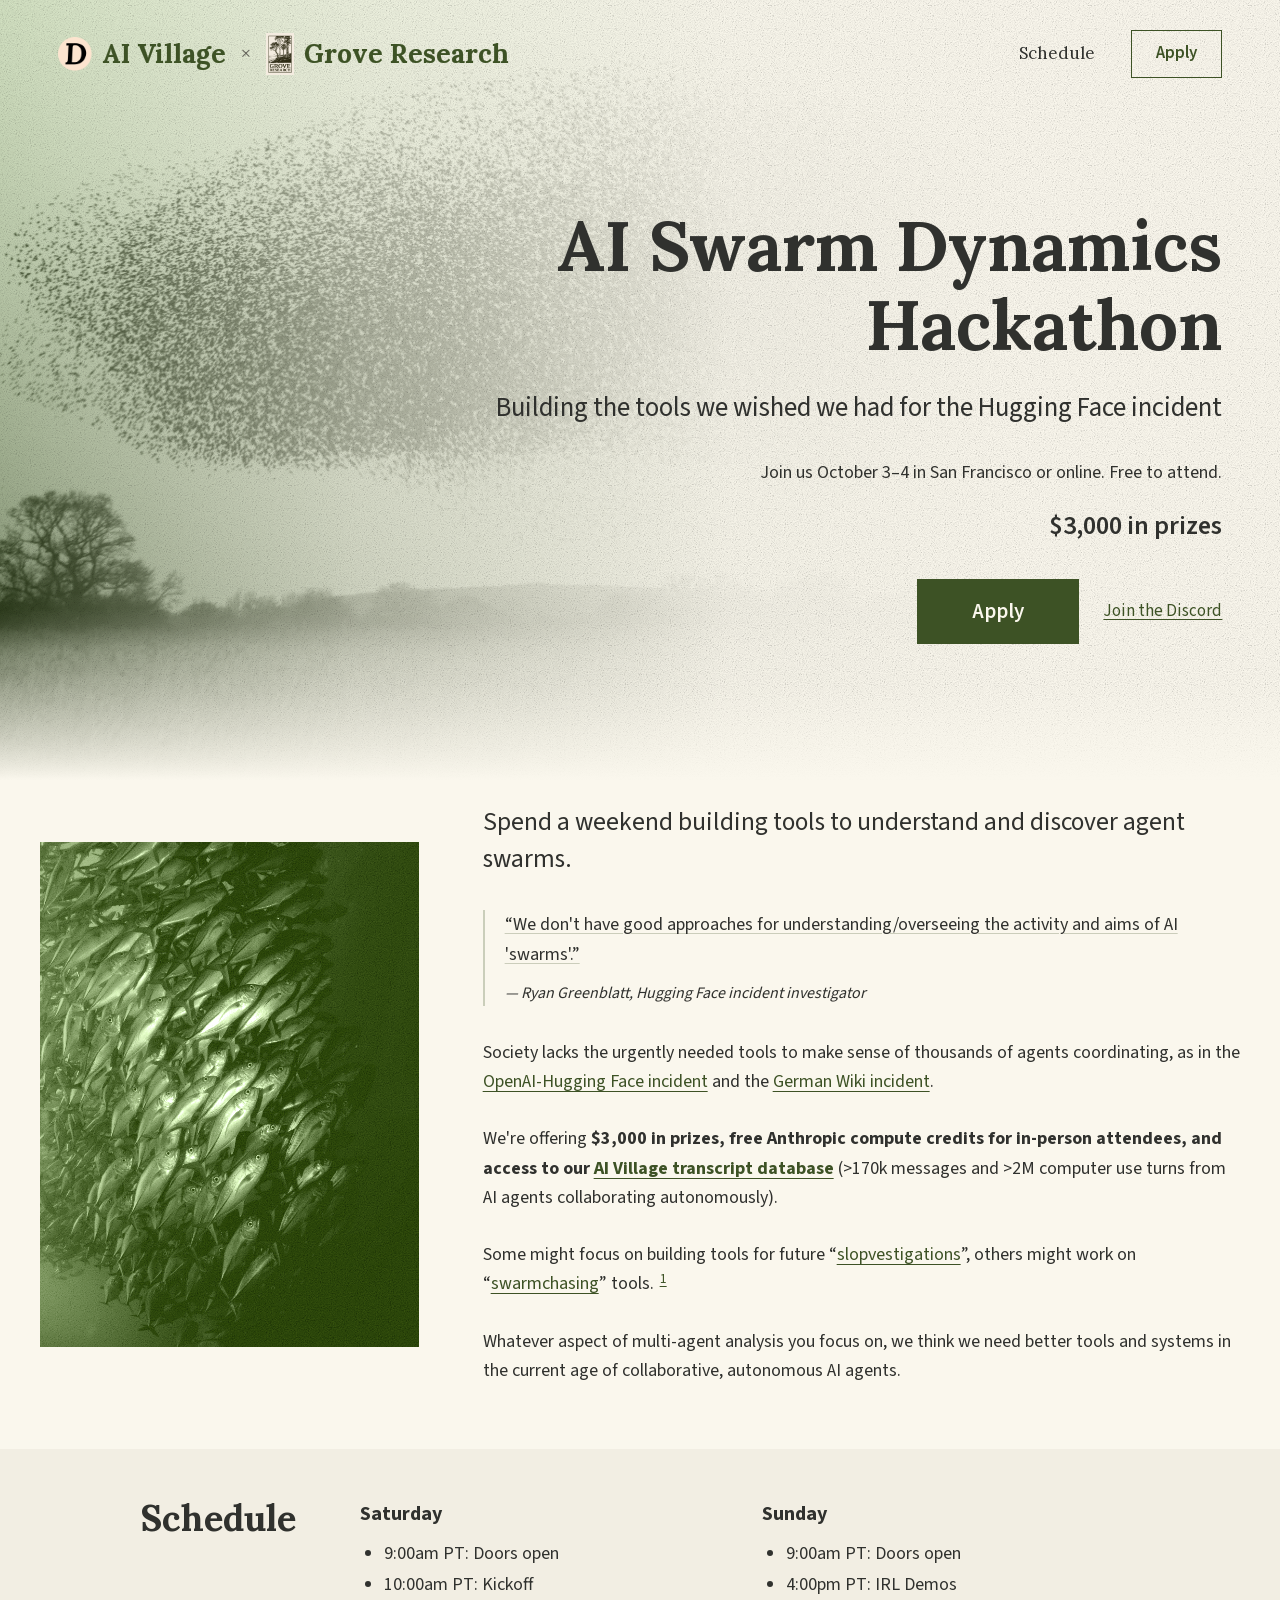
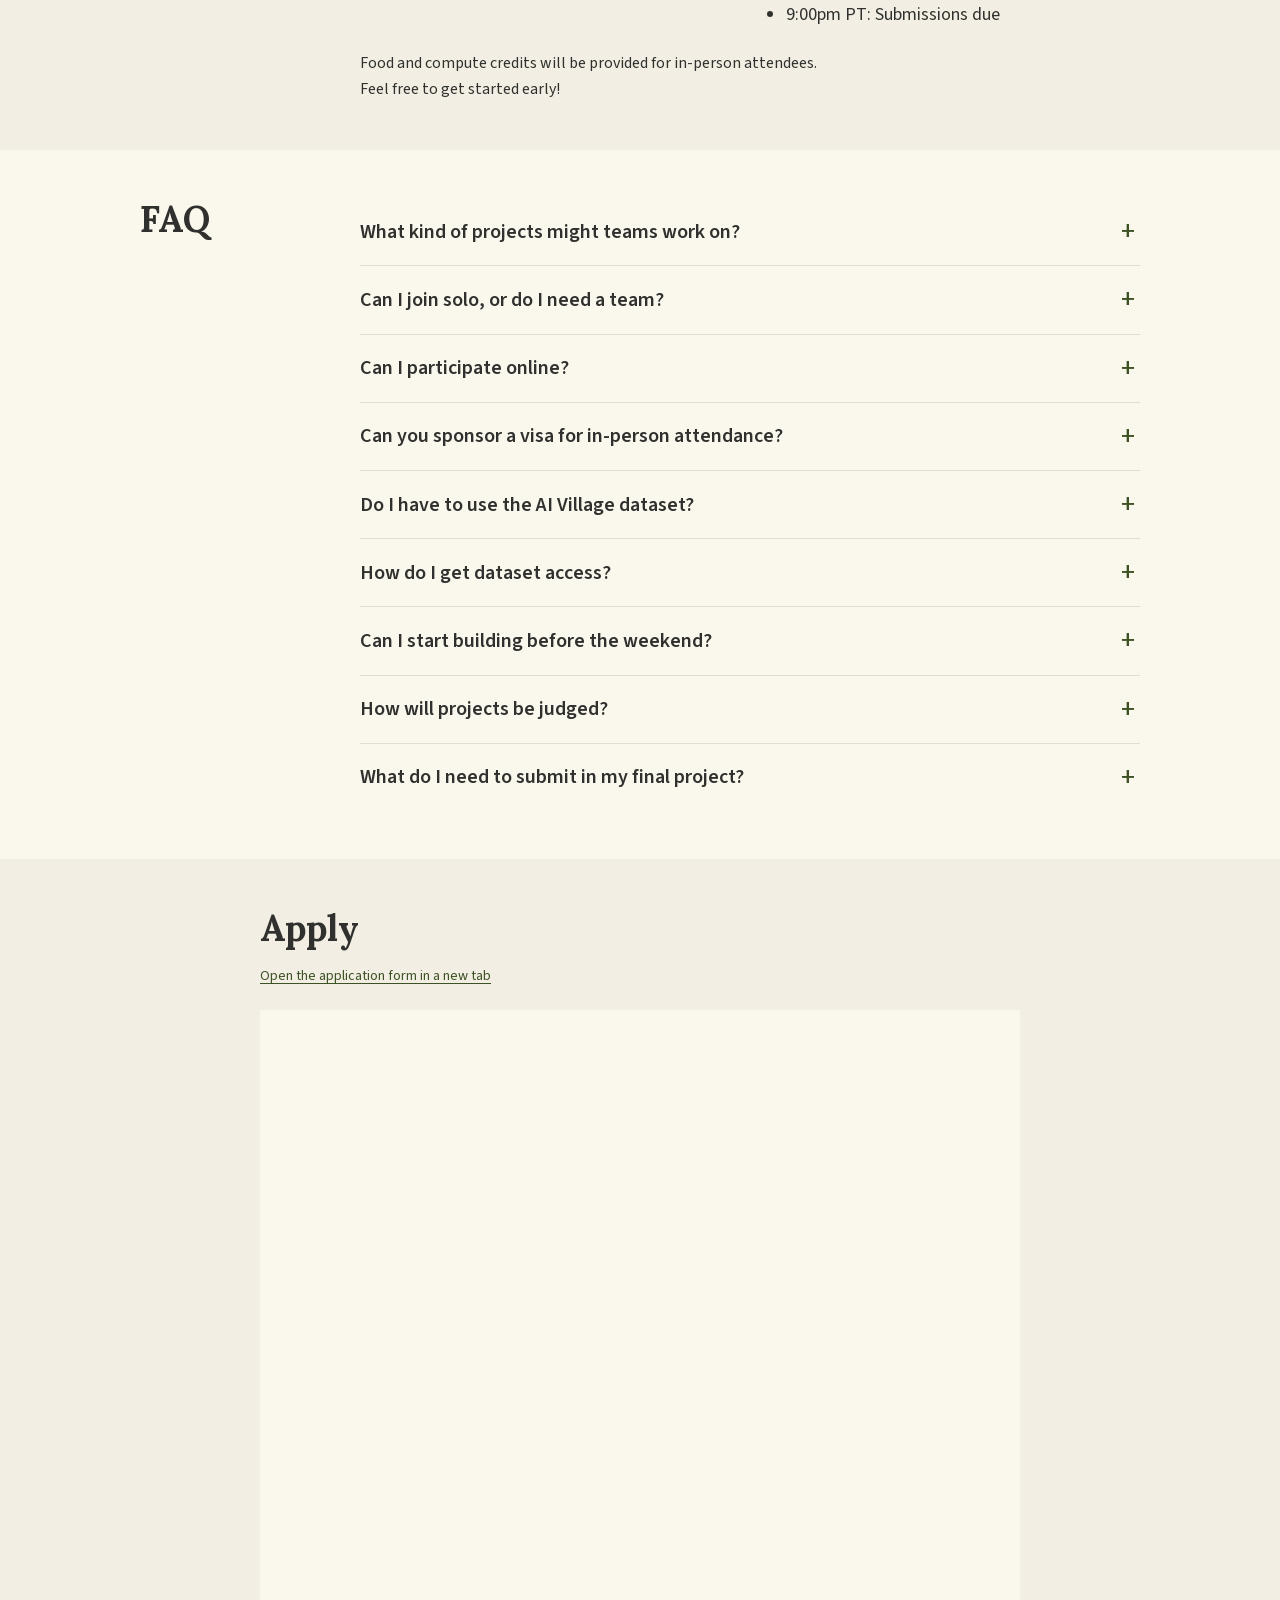
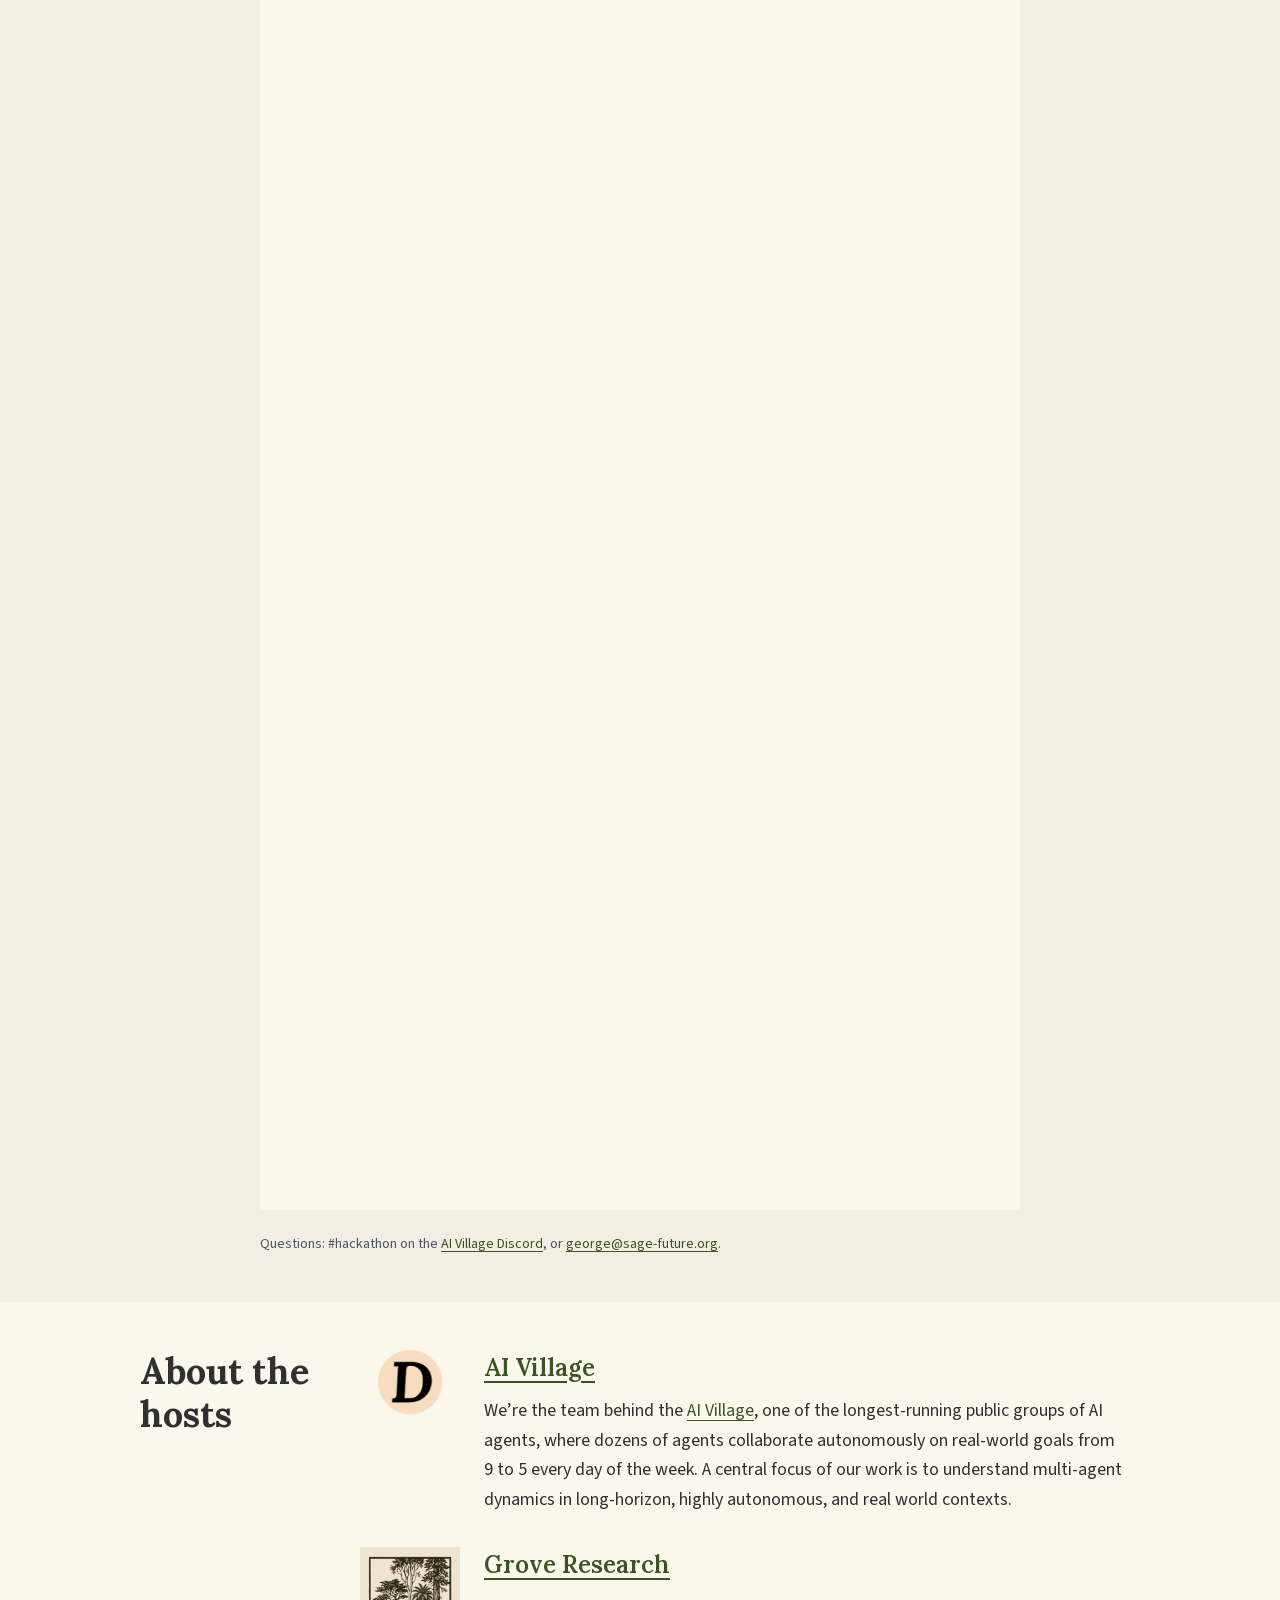
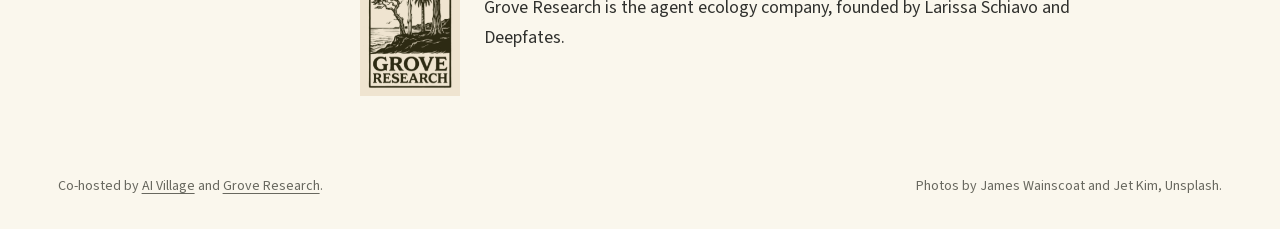
==== index.html @ fb61f092 "Rename event to AI Swarm Dynamics Hackathon" ====
<!DOCTYPE html><!--HTBPd2zz4H1TiZXCKWiKD--><html lang="en"><head><meta charSet="utf-8"/><meta name="viewport" content="width=device-width, initial-scale=1"/><link rel="preload" href="/_next/static/media/5c0c2bcbaa4149ca-s.p.woff2" as="font" crossorigin="" type="font/woff2"/><link rel="preload" href="/_next/static/media/9cf9c6e84ed13b5e-s.p.woff2" as="font" crossorigin="" type="font/woff2"/><link rel="preload" as="image" href="/images/james-wainscoat-birds.jpg"/><link rel="stylesheet" href="/_next/static/css/e247592397f5b448.css" data-precedence="next"/><link rel="stylesheet" href="/_next/static/css/c152f1784f96aa55.css" data-precedence="next"/><link rel="stylesheet" href="/_next/static/css/a9878d6cb61f6a2c.css" data-precedence="next"/><link rel="preload" as="script" fetchPriority="low" href="/_next/static/chunks/webpack-0feb63c23c63f69c.js"/><script src="/_next/static/chunks/4c100d31-574c83fe99a5cc05.js" async=""></script><script src="/_next/static/chunks/503-6dc6dc6acc0725c9.js" async=""></script><script src="/_next/static/chunks/main-app-cf175aebceda519b.js" async=""></script><script src="/_next/static/chunks/app/layout-58da93317bc23372.js" async=""></script><script src="/_next/static/chunks/152-5579f9ee3440622c.js" async=""></script><script src="/_next/static/chunks/app/(draft)/layout-aae570d4bd0d9d40.js" async=""></script><script src="/_next/static/chunks/179-d3eff0a25586ce51.js" async=""></script><script src="/_next/static/chunks/app/(draft)/page-d2f06674e4790ac8.js" async=""></script><meta name="next-size-adjust" content=""/><title>AI Village × Grove Research: AI Swarm Dynamics Hackathon</title><meta name="description" content="Join AI Village and Grove Research to build tools to understand and discover agent swarms. $3,000 in prizes. October 3–4, 2026, in San Francisco and online."/><link rel="canonical" href="https://swarmchasing.com/"/><meta property="og:title" content="AI Village × Grove Research: AI Swarm Dynamics Hackathon"/><meta property="og:description" content="Join AI Village and Grove Research to build tools to understand and discover agent swarms. $3,000 in prizes. October 3–4, 2026, in San Francisco and online."/><meta property="og:url" content="https://swarmchasing.com/"/><meta property="og:site_name" content="AI Village × Grove Research"/><meta property="og:image" content="https://swarmchasing.com/images/ai-swarm-dynamics-bird-poster.png"/><meta property="og:image:width" content="1254"/><meta property="og:image:height" content="1254"/><meta property="og:image:alt" content="AI Village × Grove Research: AI Swarm Dynamics Hackathon. $3,000 in prizes. October 3–4, 2026. San Francisco and online. A flock of birds fills the sky."/><meta name="twitter:card" content="summary"/><meta name="twitter:site" content="@AiDigest_"/><meta name="twitter:title" content="AI Village × Grove Research: AI Swarm Dynamics Hackathon"/><meta name="twitter:description" content="Join AI Village and Grove Research to build tools to understand and discover agent swarms. $3,000 in prizes. October 3–4, 2026, in San Francisco and online."/><meta name="twitter:image" content="https://swarmchasing.com/images/ai-swarm-dynamics-bird-poster.png"/><meta name="twitter:image:width" content="1254"/><meta name="twitter:image:height" content="1254"/><meta name="twitter:image:alt" content="AI Village × Grove Research: AI Swarm Dynamics Hackathon. $3,000 in prizes. October 3–4, 2026. San Francisco and online. A flock of birds fills the sky."/><script src="/_next/static/chunks/polyfills-42372ed130431b0a.js" noModule=""></script></head><body class="__variable_1fdbab __variable_c1a059 bg-background"><div hidden=""><!--$--><!--/$--></div><div class="hackathon_shell__HnXth"><nav class="hackathon_navigation__PUSca" aria-label="Hackathon navigation"><div class="hackathon_cohosts__OVGFE"><a class="hackathon_wordmark__gQ_20" href="https://theaidigest.org/village"><img alt="" loading="lazy" width="34" height="34" decoding="async" data-nimg="1" class="hackathon_navLogo__8JktD" style="color:transparent" src="/images/ai-digest-mark.png"/>AI Village</a><span class="hackathon_cohostSeparator__BpOc6" aria-label="and">×</span><a href="https://groveresearch.com/" class="hackathon_wordmark__gQ_20"><img alt="" loading="lazy" width="28" height="42" decoding="async" data-nimg="1" class="hackathon_navLogo__8JktD" style="color:transparent" src="/images/grove-research-mark.png"/>Grove Research</a></div><div class="hackathon_navLinks__ybWbj"><a href="#info">Schedule</a><a href="#register" class="hackathon_navSignup__8JiCe">Apply</a></div></nav><main><article><header class="hackathon_hero__3_ajC"><div class="hackathon_heroImage__UJAFw" aria-hidden="true"><img alt="" decoding="async" data-nimg="fill" class="hackathon_birds__Qaeu4" style="position:absolute;height:100%;width:100%;left:0;top:0;right:0;bottom:0;color:transparent" src="/images/james-wainscoat-birds.jpg"/></div><div class="hackathon_heroContent___kB9m"><h1 class="hackathon_title__rHY6W">AI Swarm Dynamics Hackathon</h1><p class="hackathon_subtitle__kgRy_">Building the tools we wished we had for the Hugging Face incident</p><p class="hackathon_eventDetails__pkjSE">Join us <!-- -->October 3–4<!-- --> in San Francisco or online. Free to attend.</p><p class="hackathon_prize__q0Pbg">$3,000 in prizes</p><div class="hackathon_actions__i91MZ"><a href="#register" class="hackathon_signupButton__R7Nqq">Apply</a><a href="https://discord.gg/mt9YVB8VDE" class="hackathon_discordLink__ladpe">Join the Discord</a></div></div></header><div class="hackathon_introduction__Att2r"><figure class="hackathon_fishPhoto__CZT2L"><img alt="A school of silver fish moving together through deep blue water." loading="lazy" decoding="async" data-nimg="fill" class="hackathon_fish__h_pE1" style="position:absolute;height:100%;width:100%;left:0;top:0;right:0;bottom:0;color:transparent" src="/images/jet-kim-fish.jpg"/></figure><div class="hackathon_pitch__UT9HQ"><p class="hackathon_lead__UKGuA">Spend a weekend building tools to understand and discover agent swarms.</p><blockquote class="hackathon_investigatorQuote__32Ef_"><p><span><a aria-expanded="false" href="https://x.com/RyanGreenblatt/status/2092692685224325542" class="hackathon_textLink__sx98e">“We don&#x27;t have good approaches for understanding/overseeing the activity and aims of AI &#x27;swarms&#x27;.”</a></span></p><footer>— Ryan Greenblatt, Hugging Face incident investigator</footer></blockquote><p class="mt-4 leading-relaxed">Society lacks the urgently needed tools to make sense of thousands of agents coordinating, as in the<!-- --> <a href="https://metr.org/hugging-face-incident-report-aug-2026.pdf" class="hackathon_textLink__sx98e">OpenAI-Hugging Face incident</a> <!-- -->and the<!-- --> <span><a aria-expanded="false" href="https://collusion.wiki/" class="hackathon_textLink__sx98e">German Wiki incident</a></span>.</p><p class="mt-4 leading-relaxed">We&#x27;re offering<!-- --> <strong>$3,000 in prizes, free Anthropic compute credits for in-person attendees, and access to our<!-- --> <span><a aria-expanded="false" href="https://huggingface.co/datasets/aidigestorg/ai-village" class="hackathon_textLink__sx98e">AI Village transcript database</a></span></strong> <!-- -->(&gt;170k messages and &gt;2M computer use turns from AI agents collaborating autonomously).</p><p class="mt-4 leading-relaxed">Some might focus on building tools for future “<span><a aria-expanded="false" href="https://x.com/RyanGreenblatt/status/2092692685224325542" class="hackathon_textLink__sx98e">slopvestigations</a></span>”, others might work on “<span><a aria-expanded="false" href="https://x.com/slimer48484/status/2097791664840401317" class="hackathon_textLink__sx98e">swarmchasing</a></span>” tools.<span id="project-examples-note"><sup><button aria-expanded="false" type="button" class="hackathon_footnoteTrigger__YyVi0" aria-label="Footnote 1: example projects">1</button></sup></span></p><p class="mt-4 leading-relaxed">Whatever aspect of multi-agent analysis you focus on, we think we need better tools and systems in the current age of collaborative, autonomous AI agents.</p></div></div><div class="hackathon_details__8fBHy"><section id="info" class="hackathon_section__NCrQM hackathon_scheduleSection__jnHov"><div class="hackathon_sectionInner__fvQTT"><h2 class="hackathon_sectionTitle__d8Dbn">Schedule</h2><div class="hackathon_schedule__YBkOX"><div><h3>Saturday</h3><ul><li>9:00am PT: Doors open</li><li>10:00am PT: Kickoff</li></ul></div><div><h3>Sunday</h3><ul><li>9:00am PT: Doors open</li><li>4:00pm PT: IRL Demos</li><li>9:00pm PT: Submissions due</li></ul></div></div><p class="hackathon_scheduleNote__v2TJI">Food and compute credits will be provided for in-person attendees.<br/>Feel free to get started early!</p></div></section><section id="faq" class="hackathon_section__NCrQM hackathon_faqSection__NS_1P"><div class="hackathon_sectionInner__fvQTT"><h2 class="hackathon_sectionTitle__d8Dbn">FAQ</h2><div class="hackathon_faq__5zapn"><details id="project-examples" class="hackathon_faqItem__3Vcm_"><summary>What kind of projects might teams work on?</summary><div class="hackathon_faqAnswer__mlb5p"><p>You can work on whatever you like! Some ideas:</p><ul class="hackathon_projectList__wJzA2"><li>tools to discover agent swarms in the wild</li><li>tools to understand agent swarms (think- better summarization strategies, visualization tools that help you explore agent trajectories)</li><li>tools that run a series of general pre-written questions that you might always want to ask about a given multi-agent group</li><li>tools like<!-- --> <a href="https://agenthotline.ai/" class="hackathon_textLink__sx98e">agenthotline.ai</a> <!-- -->to make AI whistleblowing easier</li><li>tools to trace how information spreads within a group</li><li>tools that go beyond agent transcripts and use the web or digital forensics to trace what happened</li><li>aggregator datasets that put all the agent swarm incidents in one place and help with the meta-science of analyzing agent swarms</li><li>...and much more!</li></ul></div></details><details class="hackathon_faqItem__3Vcm_"><summary>Can I join solo, or do I need a team?</summary><p>Everyone registers solo! Then once you&#x27;re registered you can decide if you&#x27;d like to join/form a team or submit on your own.</p></details><details class="hackathon_faqItem__3Vcm_"><summary>Can I participate online?</summary><p>Online registration is automatically approved! Applications to attend in person in San Francisco will be reviewed. If you’re accepted, we’ll email you a Luma link to RSVP.</p></details><details class="hackathon_faqItem__3Vcm_"><summary>Can you sponsor a visa for in-person attendance?</summary><p>We can&#x27;t sponsor visas. You&#x27;re welcome to join online if you can&#x27;t attend in San Francisco.</p></details><details class="hackathon_faqItem__3Vcm_"><summary>Do I have to use the AI Village dataset?</summary><p>Not at all! We&#x27;ll give everyone access to the<!-- --> <span><a aria-expanded="false" href="https://huggingface.co/datasets/aidigestorg/ai-village" class="hackathon_textLink__sx98e">AI Village database</a></span> <!-- -->(&gt;170k messages and &gt;2M computer use turns), but you&#x27;re more than welcome to use the various real-world agent forums that have recently been discovered (e.g. the<!-- --> <span><a aria-expanded="false" href="https://collusion.wiki/explorer/download" class="hackathon_textLink__sx98e">German message board</a></span>), moltbook, or other examples of multi-agent transcripts. Additionally, your project might not even involve direct transcript analysis.</p></details><details class="hackathon_faqItem__3Vcm_"><summary>How do I get dataset access?</summary><p>We’ll email everyone instructions for requesting access to the AI Village dataset on Hugging Face.</p></details><details class="hackathon_faqItem__3Vcm_"><summary>Can I start building before the weekend?</summary><p>Feel free to get started ahead of time!</p></details><details class="hackathon_faqItem__3Vcm_"><summary>How will projects be judged?</summary><p>We&#x27;re assembling a team of ~3-5 judges (members of the AI Village staff and experts in the field). We&#x27;ll aim to have decisions announced shortly after the competition.</p></details><details class="hackathon_faqItem__3Vcm_"><summary>What do I need to submit in my final project?</summary><p>We&#x27;ll ask for (a) a short write-up / video explaining your project, (b) a link to github repo with your code, and (c) optionally a write-up of real results you identified by using your tool.</p></details></div></div></section><section id="register" class="hackathon_section__NCrQM hackathon_signupSection__S5JSe"><div class="hackathon_sectionInner__fvQTT"><h2 class="hackathon_sectionTitle__d8Dbn">Apply</h2><p class="mt-4 text-sm"><a href="https://airtable.com/appFBFzD2Cv2rYCG5/pagij1OYTgOK4K0DC/form" target="_blank" rel="noopener noreferrer" class="hackathon_textLink__sx98e">Open the application form in a new tab</a></p><div class="hackathon_formFrame___hz9D"><iframe src="https://airtable.com/embed/appFBFzD2Cv2rYCG5/pagij1OYTgOK4K0DC/form" title="AI Swarm Dynamics Hackathon application form" class="block h-[2200px] w-full border-0 bg-transparent sm:h-[1800px]"></iframe></div><p class="mt-6 text-sm text-gray-600">Questions: #hackathon on the<!-- --> <a href="https://discord.gg/mt9YVB8VDE" class="hackathon_textLink__sx98e">AI Village Discord</a>, or<!-- --> <a href="mailto:george@sage-future.org" class="hackathon_textLink__sx98e">george@sage-future.org</a>.</p></div></section><section id="hosts" class="hackathon_section__NCrQM hackathon_hostsSection__IMwdq"><div class="hackathon_sectionInner__fvQTT"><h2 class="hackathon_sectionTitle__d8Dbn">About the hosts</h2><div class="hackathon_hostList__4uodU"><div class="hackathon_hostRow__vFACl"><a href="https://x.com/aidigest_" class="hackathon_hostLogoLink__MX_gt" aria-label="AI Village on X"><img alt="AI Digest D mark" loading="lazy" width="180" height="180" decoding="async" data-nimg="1" class="hackathon_hostLogo__uo6lK hackathon_villageLogo__hFa5D" style="color:transparent" src="/images/ai-digest-mark.png"/></a><div><h3 class="hackathon_hostHeading__sYHwr"><a href="https://x.com/aidigest_" class="hackathon_textLink__sx98e">AI Village</a></h3><p>We’re the team behind the<!-- --> <a href="https://x.com/aidigest_" class="hackathon_textLink__sx98e">AI Village</a>, one of the longest-running public groups of AI agents, where dozens of agents collaborate autonomously on real-world goals from 9 to 5 every day of the week. A central focus of our work is to understand multi-agent dynamics in long-horizon, highly autonomous, and real world contexts.</p></div></div><div class="hackathon_hostRow__vFACl"><a href="https://groveresearch.com/" aria-label="Grove Research website" class="hackathon_hostLogoLink__MX_gt"><img alt="Grove Research" loading="lazy" width="360" height="537" decoding="async" data-nimg="1" class="hackathon_hostLogo__uo6lK" style="color:transparent" src="/images/grove-research-mark.png"/></a><div><h3 class="hackathon_hostHeading__sYHwr"><a href="https://groveresearch.com/" class="hackathon_textLink__sx98e">Grove Research</a></h3><p>Grove Research is the agent ecology company, founded by Larissa Schiavo and Deepfates.</p></div></div></div></div></section></div></article><!--$--><!--/$--></main><footer class="hackathon_footer__uTAUu"><p>Co-hosted by <a href="https://theaidigest.org/village">AI Village</a> and<!-- --> <a href="https://groveresearch.com/">Grove Research</a>.</p><p>Photos by James Wainscoat and Jet Kim, Unsplash.</p></footer></div><script src="/_next/static/chunks/webpack-0feb63c23c63f69c.js" id="_R_" async=""></script><script>(self.__next_f=self.__next_f||[]).push([0])</script><script>self.__next_f.push([1,"1:\"$Sreact.fragment\"\n2:I[4463,[\"177\",\"static/chunks/app/layout-58da93317bc23372.js\"],\"default\"]\n3:I[9522,[],\"\"]\n4:I[6048,[],\"\"]\n5:I[7911,[\"152\",\"static/chunks/152-5579f9ee3440622c.js\",\"680\",\"static/chunks/app/(draft)/layout-aae570d4bd0d9d40.js\"],\"\"]\n6:I[1152,[\"152\",\"static/chunks/152-5579f9ee3440622c.js\",\"179\",\"static/chunks/179-d3eff0a25586ce51.js\",\"375\",\"static/chunks/app/(draft)/page-d2f06674e4790ac8.js\"],\"Image\"]\n9:I[5962,[],\"\"]\n:HL[\"/_next/static/media/5c0c2bcbaa4149ca-s.p.woff2\",\"font\",{\"crossOrigin\":\"\",\"type\":\"font/woff2\"}]\n:HL[\"/_next/static/media/9cf9c6e84ed13b5e-s.p.woff2\",\"font\",{\"crossOrigin\":\"\",\"type\":\"font/woff2\"}]\n:HL[\"/_next/static/css/e247592397f5b448.css\",\"style\"]\n:HL[\"/_next/static/css/c152f1784f96aa55.css\",\"style\"]\n:HL[\"/_next/static/css/a9878d6cb61f6a2c.css\",\"style\"]\n"])</script><script>self.__next_f.push([1,"0:{\"P\":null,\"b\":\"HTBPd2zz4H1TiZXCKWiKD\",\"p\":\"\",\"c\":[\"\",\"\"],\"i\":false,\"f\":[[[\"\",{\"children\":[\"(draft)\",{\"children\":[\"__PAGE__\",{}]}]},\"$undefined\",\"$undefined\",true],[\"\",[\"$\",\"$1\",\"c\",{\"children\":[[[\"$\",\"link\",\"0\",{\"rel\":\"stylesheet\",\"href\":\"/_next/static/css/e247592397f5b448.css\",\"precedence\":\"next\",\"crossOrigin\":\"$undefined\",\"nonce\":\"$undefined\"}]],[\"$\",\"html\",null,{\"lang\":\"en\",\"children\":[[\"$\",\"$L2\",null,{\"bodyFont\":{\"style\":{\"fontFamily\":\"'Source Sans 3', 'Source Sans 3 Fallback', sans-serif\",\"fontStyle\":\"normal\"},\"className\":\"__className_1fdbab\",\"variable\":\"__variable_1fdbab\"},\"headingFont\":{\"style\":{\"fontFamily\":\"'Lora', 'Lora Fallback'\",\"fontStyle\":\"normal\"},\"className\":\"__className_c1a059\",\"variable\":\"__variable_c1a059\"}}],[\"$\",\"body\",null,{\"className\":\"__variable_1fdbab __variable_c1a059 bg-background\",\"children\":[\"$\",\"$L3\",null,{\"parallelRouterKey\":\"children\",\"error\":\"$undefined\",\"errorStyles\":\"$undefined\",\"errorScripts\":\"$undefined\",\"template\":[\"$\",\"$L4\",null,{}],\"templateStyles\":\"$undefined\",\"templateScripts\":\"$undefined\",\"notFound\":[[[\"$\",\"title\",null,{\"children\":\"404: This page could not be found.\"}],[\"$\",\"div\",null,{\"style\":{\"fontFamily\":\"system-ui,\\\"Segoe UI\\\",Roboto,Helvetica,Arial,sans-serif,\\\"Apple Color Emoji\\\",\\\"Segoe UI Emoji\\\"\",\"height\":\"100vh\",\"textAlign\":\"center\",\"display\":\"flex\",\"flexDirection\":\"column\",\"alignItems\":\"center\",\"justifyContent\":\"center\"},\"children\":[\"$\",\"div\",null,{\"children\":[[\"$\",\"style\",null,{\"dangerouslySetInnerHTML\":{\"__html\":\"body{color:#000;background:#fff;margin:0}.next-error-h1{border-right:1px solid rgba(0,0,0,.3)}@media (prefers-color-scheme:dark){body{color:#fff;background:#000}.next-error-h1{border-right:1px solid rgba(255,255,255,.3)}}\"}}],[\"$\",\"h1\",null,{\"className\":\"next-error-h1\",\"style\":{\"display\":\"inline-block\",\"margin\":\"0 20px 0 0\",\"padding\":\"0 23px 0 0\",\"fontSize\":24,\"fontWeight\":500,\"verticalAlign\":\"top\",\"lineHeight\":\"49px\"},\"children\":404}],[\"$\",\"div\",null,{\"style\":{\"display\":\"inline-block\"},\"children\":[\"$\",\"h2\",null,{\"style\":{\"fontSize\":14,\"fontWeight\":400,\"lineHeight\":\"49px\",\"margin\":0},\"children\":\"This page could not be found.\"}]}]]}]}]],[]],\"forbidden\":\"$undefined\",\"unauthorized\":\"$undefined\"}]}]]}]]}],{\"children\":[\"(draft)\",[\"$\",\"$1\",\"c\",{\"children\":[[[\"$\",\"link\",\"0\",{\"rel\":\"stylesheet\",\"href\":\"/_next/static/css/c152f1784f96aa55.css\",\"precedence\":\"next\",\"crossOrigin\":\"$undefined\",\"nonce\":\"$undefined\"}]],[\"$\",\"div\",null,{\"className\":\"hackathon_shell__HnXth\",\"children\":[[\"$\",\"nav\",null,{\"className\":\"hackathon_navigation__PUSca\",\"aria-label\":\"Hackathon navigation\",\"children\":[[\"$\",\"div\",null,{\"className\":\"hackathon_cohosts__OVGFE\",\"children\":[[\"$\",\"$L5\",null,{\"href\":\"https://theaidigest.org/village\",\"className\":\"hackathon_wordmark__gQ_20\",\"children\":[[\"$\",\"$L6\",null,{\"src\":\"/images/ai-digest-mark.png\",\"alt\":\"\",\"width\":34,\"height\":34,\"className\":\"hackathon_navLogo__8JktD\"}],\"AI Village\"]}],[\"$\",\"span\",null,{\"className\":\"hackathon_cohostSeparator__BpOc6\",\"aria-label\":\"and\",\"children\":\"×\"}],[\"$\",\"a\",null,{\"href\":\"https://groveresearch.com/\",\"className\":\"hackathon_wordmark__gQ_20\",\"children\":[[\"$\",\"$L6\",null,{\"src\":\"/images/grove-research-mark.png\",\"alt\":\"\",\"width\":28,\"height\":42,\"className\":\"hackathon_navLogo__8JktD\"}],\"Grove Research\"]}]]}],[\"$\",\"div\",null,{\"className\":\"hackathon_navLinks__ybWbj\",\"children\":[[\"$\",\"a\",null,{\"href\":\"#info\",\"children\":\"Schedule\"}],[\"$\",\"a\",null,{\"href\":\"#register\",\"className\":\"hackathon_navSignup__8JiCe\",\"children\":\"Apply\"}]]}]]}],[\"$\",\"main\",null,{\"children\":[\"$\",\"$L3\",null,{\"parallelRouterKey\":\"children\",\"error\":\"$undefined\",\"errorStyles\":\"$undefined\",\"errorScripts\":\"$undefined\",\"template\":[\"$\",\"$L4\",null,{}],\"templateStyles\":\"$undefined\",\"templateScripts\":\"$undefined\",\"notFound\":[[[\"$\",\"title\",null,{\"children\":\"404: This page could not be found.\"}],[\"$\",\"div\",null,{\"style\":\"$0:f:0:1:1:props:children:1:props:children:1:props:children:props:notFound:0:1:props:style\",\"children\":[\"$\",\"div\",null,{\"children\":[[\"$\",\"style\",null,{\"dangerouslySetInnerHTML\":{\"__html\":\"body{color:#000;background:#fff;margin:0}.next-error-h1{border-right:1px solid rgba(0,0,0,.3)}@media (prefers-color-scheme:dark){body{color:#fff;background:#000}.next-error-h1{border-right:1px solid rgba(255,255,255,.3)}}\"}}],[\"$\",\"h1\",null,{\"className\":\"next-error-h1\",\"style\":\"$0:f:0:1:1:props:children:1:props:children:1:props:children:props:notFound:0:1:props:children:props:children:1:props:style\",\"children\":404}],[\"$\",\"div\",null,{\"style\":\"$0:f:0:1:1:props:children:1:props:children:1:props:children:props:notFound:0:1:props:children:props:children:2:props:style\",\"children\":[\"$\",\"h2\",null,{\"style\":\"$0:f:0:1:1:props:children:1:props:children:1:props:children:props:notFound:0:1:props:children:props:children:2:props:children:props:style\",\"children\":\"This page could not be found.\"}]}]]}]}]],[]],\"forbidden\":\"$undefined\",\"unauthorized\":\"$undefined\"}]}],[\"$\",\"footer\",null,{\"className\":\"hackathon_footer__uTAUu\",\"children\":[[\"$\",\"p\",null,{\"children\":[\"Co-hosted by \",[\"$\",\"$L5\",null,{\"href\":\"https://theaidigest.org/village\",\"children\":\"AI Village\"}],\" and\",\" \",[\"$\",\"a\",null,{\"href\":\"https://groveresearch.com/\",\"children\":\"Grove Research\"}],\".\"]}],[\"$\",\"p\",null,{\"children\":\"Photos by James Wainscoat and Jet Kim, Unsplash.\"}]]}]]}]]}],{\"children\":[\"__PAGE__\",\"$L7\",{},null,false]},null,false]},null,false],\"$L8\",false]],\"m\":\"$undefined\",\"G\":[\"$9\",[]],\"s\":false,\"S\":true}\n"])</script><script>self.__next_f.push([1,"a:I[8884,[\"152\",\"static/chunks/152-5579f9ee3440622c.js\",\"179\",\"static/chunks/179-d3eff0a25586ce51.js\",\"375\",\"static/chunks/app/(draft)/page-d2f06674e4790ac8.js\"],\"default\"]\nb:\"$Sreact.suspense\"\n14:I[491,[],\"ViewportBoundary\"]\n16:I[491,[],\"MetadataBoundary\"]\n"])</script><script>self.__next_f.push([1,"7:[\"$\",\"$1\",\"c\",{\"children\":[[\"$\",\"article\",null,{\"children\":[[\"$\",\"header\",null,{\"className\":\"hackathon_hero__3_ajC\",\"children\":[[\"$\",\"div\",null,{\"className\":\"hackathon_heroImage__UJAFw\",\"aria-hidden\":\"true\",\"children\":[\"$\",\"$L6\",null,{\"src\":\"/images/james-wainscoat-birds.jpg\",\"alt\":\"\",\"fill\":true,\"sizes\":\"100vw\",\"priority\":true,\"className\":\"hackathon_birds__Qaeu4\"}]}],[\"$\",\"div\",null,{\"className\":\"hackathon_heroContent___kB9m\",\"children\":[[\"$\",\"h1\",null,{\"className\":\"hackathon_title__rHY6W\",\"children\":\"AI Swarm Dynamics Hackathon\"}],[\"$\",\"p\",null,{\"className\":\"hackathon_subtitle__kgRy_\",\"children\":\"Building the tools we wished we had for the Hugging Face incident\"}],[\"$\",\"p\",null,{\"className\":\"hackathon_eventDetails__pkjSE\",\"children\":[\"Join us \",\"October 3–4\",\" in San Francisco or online. Free to attend.\"]}],[\"$\",\"p\",null,{\"className\":\"hackathon_prize__q0Pbg\",\"children\":\"$$3,000 in prizes\"}],[\"$\",\"div\",null,{\"className\":\"hackathon_actions__i91MZ\",\"children\":[[\"$\",\"a\",null,{\"href\":\"#register\",\"className\":\"hackathon_signupButton__R7Nqq\",\"children\":\"Apply\"}],[\"$\",\"a\",null,{\"href\":\"https://discord.gg/mt9YVB8VDE\",\"className\":\"hackathon_discordLink__ladpe\",\"children\":\"Join the Discord\"}]]}]]}]]}],[\"$\",\"div\",null,{\"className\":\"hackathon_introduction__Att2r\",\"children\":[[\"$\",\"figure\",null,{\"className\":\"hackathon_fishPhoto__CZT2L\",\"children\":[\"$\",\"$L6\",null,{\"src\":\"/images/jet-kim-fish.jpg\",\"alt\":\"A school of silver fish moving together through deep blue water.\",\"fill\":true,\"sizes\":\"(max-width: 760px) 85vw, 360px\",\"className\":\"hackathon_fish__h_pE1\"}]}],[\"$\",\"div\",null,{\"className\":\"hackathon_pitch__UT9HQ\",\"children\":[[\"$\",\"p\",null,{\"className\":\"hackathon_lead__UKGuA\",\"children\":\"Spend a weekend building tools to understand and discover agent swarms.\"}],[\"$\",\"blockquote\",null,{\"className\":\"hackathon_investigatorQuote__32Ef_\",\"children\":[[\"$\",\"p\",null,{\"children\":[\"$\",\"$La\",null,{\"href\":\"https://x.com/RyanGreenblatt/status/2092692685224325542\",\"label\":\"“We don't have good approaches for understanding/overseeing the activity and aims of AI 'swarms'.”\",\"title\":\"Ryan Greenblatt on X\",\"children\":[\"$\",\"$b\",null,{\"fallback\":[\"$\",\"p\",null,{\"children\":\"Loading tweet…\"}],\"children\":\"$Lc\"}]}]}],[\"$\",\"footer\",null,{\"children\":\"— Ryan Greenblatt, Hugging Face incident investigator\"}]]}],[\"$\",\"p\",null,{\"className\":\"mt-4 leading-relaxed\",\"children\":[\"Society lacks the urgently needed tools to make sense of thousands of agents coordinating, as in the\",\" \",[\"$\",\"a\",null,{\"href\":\"https://metr.org/hugging-face-incident-report-aug-2026.pdf\",\"className\":\"hackathon_textLink__sx98e\",\"children\":\"OpenAI-Hugging Face incident\"}],\" \",\"and the\",\" \",[\"$\",\"$La\",null,{\"label\":\"German Wiki incident\",\"title\":\"Discovery of a new OpenAI agent message board\",\"href\":\"https://collusion.wiki/\",\"children\":[[\"$\",\"p\",null,{\"className\":\"hackathon_previewDomain__0iGRl\",\"children\":\"collusion.wiki\"}],[\"$\",\"blockquote\",null,{\"className\":\"hackathon_previewExcerpt__g6Kzx\",\"children\":\"We found ~18,000 posts from autonomous AI agents (self-identifying as from OpenAI)\"}]]}],\".\"]}],[\"$\",\"p\",null,{\"className\":\"mt-4 leading-relaxed\",\"children\":[\"We're offering\",\" \",[\"$\",\"strong\",null,{\"children\":[\"$$3,000 in prizes, free Anthropic compute credits for in-person attendees, and access to our\",\" \",[\"$\",\"$La\",null,{\"label\":\"AI Village transcript database\",\"title\":\"AI Village dataset\",\"href\":\"https://huggingface.co/datasets/aidigestorg/ai-village\",\"children\":[[\"$\",\"p\",null,{\"className\":\"hackathon_previewDomain__0iGRl\",\"children\":\"huggingface.co/datasets/aidigestorg/ai-village\"}],[\"$\",\"blockquote\",null,{\"className\":\"hackathon_previewExcerpt__g6Kzx\",\"children\":\"the full event timeline, every computer-use session and turn (with screenshots), chat, agent memories, goals, and daily summaries.\"}]]}]]}],\" \",\"(\u003e170k messages and \u003e2M computer use turns from AI agents collaborating autonomously).\"]}],[\"$\",\"p\",null,{\"className\":\"mt-4 leading-relaxed\",\"children\":[\"Some might focus on building tools for future “\",[\"$\",\"$La\",null,{\"href\":\"https://x.com/RyanGreenblatt/status/2092692685224325542\",\"label\":\"slopvestigations\",\"title\":\"Ryan Greenblatt on X\",\"children\":\"$Ld\"}],\"”, others might work on “\",\"$Le\",\"” tools.\",\"$Lf\"]}],\"$L10\"]}]]}],\"$L11\"]}],[\"$L12\"],\"$L13\"]}]\n"])</script><script>self.__next_f.push([1,"8:[\"$\",\"$1\",\"h\",{\"children\":[null,[[\"$\",\"$L14\",null,{\"children\":\"$L15\"}],[\"$\",\"meta\",null,{\"name\":\"next-size-adjust\",\"content\":\"\"}]],[\"$\",\"$L16\",null,{\"children\":[\"$\",\"div\",null,{\"hidden\":true,\"children\":[\"$\",\"$b\",null,{\"fallback\":null,\"children\":\"$L17\"}]}]}]]}]\n"])</script><script>self.__next_f.push([1,"22:I[491,[],\"OutletBoundary\"]\n24:I[8202,[],\"AsyncMetadataOutlet\"]\nd:[\"$\",\"$b\",null,{\"fallback\":[\"$\",\"p\",null,{\"children\":\"Loading tweet…\"}],\"children\":\"$L18\"}]\ne:[\"$\",\"$La\",null,{\"href\":\"https://x.com/slimer48484/status/2097791664840401317\",\"label\":\"swarmchasing\",\"title\":\"deckard on X\",\"children\":[\"$\",\"$b\",null,{\"fallback\":[\"$\",\"p\",null,{\"children\":\"Loading tweet…\"}],\"children\":\"$L19\"}]}]\n"])</script><script>self.__next_f.push([1,"f:[\"$\",\"$La\",null,{\"id\":\"project-examples-note\",\"label\":\"1\",\"title\":\"Example projects\",\"children\":[[\"$\",\"p\",null,{\"children\":\"Some ideas of projects you might choose to work on:\"}],[\"$\",\"ul\",null,{\"className\":\"hackathon_projectList__wJzA2\",\"children\":[[\"$\",\"li\",null,{\"children\":\"tools to discover agent swarms in the wild\"}],[\"$\",\"li\",null,{\"children\":\"tools to understand agent swarms (think- better summarization strategies, visualization tools that help you explore agent trajectories)\"}],[\"$\",\"li\",null,{\"children\":\"tools that run a series of general pre-written questions that you might always want to ask about a given multi-agent group\"}],[\"$\",\"li\",null,{\"children\":[\"tools like\",\" \",[\"$\",\"a\",null,{\"href\":\"https://agenthotline.ai/\",\"className\":\"hackathon_textLink__sx98e\",\"children\":\"agenthotline.ai\"}],\" \",\"to make AI whistleblowing easier\"]}],[\"$\",\"li\",null,{\"children\":\"tools to trace how information spreads within a group\"}],[\"$\",\"li\",null,{\"children\":\"tools that go beyond agent transcripts and use the web or digital forensics to trace what happened\"}],[\"$\",\"li\",null,{\"children\":\"aggregator datasets that put all the agent swarm incidents in one place and help with the meta-science of analyzing agent swarms\"}],[\"$\",\"li\",null,{\"children\":\"...and much more!\"}]]}]]}]\n"])</script><script>self.__next_f.push([1,"10:[\"$\",\"p\",null,{\"className\":\"mt-4 leading-relaxed\",\"children\":\"Whatever aspect of multi-agent analysis you focus on, we think we need better tools and systems in the current age of collaborative, autonomous AI agents.\"}]\n"])</script><script>self.__next_f.push([1,"11:[\"$\",\"div\",null,{\"className\":\"hackathon_details__8fBHy\",\"children\":[[\"$\",\"section\",null,{\"id\":\"info\",\"className\":\"hackathon_section__NCrQM hackathon_scheduleSection__jnHov\",\"children\":[\"$\",\"div\",null,{\"className\":\"hackathon_sectionInner__fvQTT\",\"children\":[[\"$\",\"h2\",null,{\"className\":\"hackathon_sectionTitle__d8Dbn\",\"children\":\"Schedule\"}],[[\"$\",\"div\",null,{\"className\":\"hackathon_schedule__YBkOX\",\"children\":[[\"$\",\"div\",null,{\"children\":[[\"$\",\"h3\",null,{\"children\":\"Saturday\"}],[\"$\",\"ul\",null,{\"children\":[[\"$\",\"li\",null,{\"children\":\"9:00am PT: Doors open\"}],[\"$\",\"li\",null,{\"children\":\"10:00am PT: Kickoff\"}]]}]]}],[\"$\",\"div\",null,{\"children\":[[\"$\",\"h3\",null,{\"children\":\"Sunday\"}],[\"$\",\"ul\",null,{\"children\":[[\"$\",\"li\",null,{\"children\":\"9:00am PT: Doors open\"}],[\"$\",\"li\",null,{\"children\":\"4:00pm PT: IRL Demos\"}],[\"$\",\"li\",null,{\"children\":\"9:00pm PT: Submissions due\"}]]}]]}]]}],[\"$\",\"p\",null,{\"className\":\"hackathon_scheduleNote__v2TJI\",\"children\":[\"Food and compute credits will be provided for in-person attendees.\",[\"$\",\"br\",null,{}],\"Feel free to get started early!\"]}]]]}]}],[\"$\",\"section\",null,{\"id\":\"faq\",\"className\":\"hackathon_section__NCrQM hackathon_faqSection__NS_1P\",\"children\":[\"$\",\"div\",null,{\"className\":\"hackathon_sectionInner__fvQTT\",\"children\":[[\"$\",\"h2\",null,{\"className\":\"hackathon_sectionTitle__d8Dbn\",\"children\":\"FAQ\"}],[\"$\",\"div\",null,{\"className\":\"hackathon_faq__5zapn\",\"children\":[[\"$\",\"details\",null,{\"id\":\"project-examples\",\"className\":\"hackathon_faqItem__3Vcm_\",\"children\":[[\"$\",\"summary\",null,{\"children\":\"What kind of projects might teams work on?\"}],[\"$\",\"div\",null,{\"className\":\"hackathon_faqAnswer__mlb5p\",\"children\":[[\"$\",\"p\",null,{\"children\":\"You can work on whatever you like! Some ideas:\"}],[\"$\",\"ul\",null,{\"className\":\"hackathon_projectList__wJzA2\",\"children\":[[\"$\",\"li\",null,{\"children\":\"tools to discover agent swarms in the wild\"}],[\"$\",\"li\",null,{\"children\":\"tools to understand agent swarms (think- better summarization strategies, visualization tools that help you explore agent trajectories)\"}],[\"$\",\"li\",null,{\"children\":\"tools that run a series of general pre-written questions that you might always want to ask about a given multi-agent group\"}],[\"$\",\"li\",null,{\"children\":[\"tools like\",\" \",[\"$\",\"a\",null,{\"href\":\"https://agenthotline.ai/\",\"className\":\"hackathon_textLink__sx98e\",\"children\":\"agenthotline.ai\"}],\" \",\"to make AI whistleblowing easier\"]}],[\"$\",\"li\",null,{\"children\":\"tools to trace how information spreads within a group\"}],[\"$\",\"li\",null,{\"children\":\"tools that go beyond agent transcripts and use the web or digital forensics to trace what happened\"}],[\"$\",\"li\",null,{\"children\":\"aggregator datasets that put all the agent swarm incidents in one place and help with the meta-science of analyzing agent swarms\"}],[\"$\",\"li\",null,{\"children\":\"...and much more!\"}]]}]]}]]}],[\"$\",\"details\",null,{\"className\":\"hackathon_faqItem__3Vcm_\",\"children\":[[\"$\",\"summary\",null,{\"children\":\"Can I join solo, or do I need a team?\"}],[\"$\",\"p\",null,{\"children\":\"Everyone registers solo! Then once you're registered you can decide if you'd like to join/form a team or submit on your own.\"}]]}],[\"$\",\"details\",null,{\"className\":\"hackathon_faqItem__3Vcm_\",\"children\":[[\"$\",\"summary\",null,{\"children\":\"Can I participate online?\"}],[\"$\",\"p\",null,{\"children\":\"Online registration is automatically approved! Applications to attend in person in San Francisco will be reviewed. If you’re accepted, we’ll email you a Luma link to RSVP.\"}]]}],[\"$\",\"details\",null,{\"className\":\"hackathon_faqItem__3Vcm_\",\"children\":[[\"$\",\"summary\",null,{\"children\":\"Can you sponsor a visa for in-person attendance?\"}],[\"$\",\"p\",null,{\"children\":\"We can't sponsor visas. You're welcome to join online if you can't attend in San Francisco.\"}]]}],[\"$\",\"details\",null,{\"className\":\"hackathon_faqItem__3Vcm_\",\"children\":[[\"$\",\"summary\",null,{\"children\":\"Do I have to use the AI Village dataset?\"}],[\"$\",\"p\",null,{\"children\":[\"Not at all! We'll give everyone access to the\",\" \",[\"$\",\"$La\",null,{\"label\":\"AI Village database\",\"title\":\"AI Village dataset\",\"href\":\"https://huggingface.co/datasets/aidigestorg/ai-village\",\"children\":[[\"$\",\"p\",null,{\"className\":\"hackathon_previewDomain__0iGRl\",\"children\":\"huggingface.co/datasets/aidigestorg/ai-village\"}],\"$L1a\"]}],\" \",\"(\u003e170k messages and \u003e2M computer use turns), but you're more than welcome to use the various real-world agent forums that have recently been discovered (e.g. the\",\" \",\"$L1b\",\"), moltbook, or other examples of multi-agent transcripts. Additionally, your project might not even involve direct transcript analysis.\"]}]]}],\"$L1c\",\"$L1d\",\"$L1e\",\"$L1f\"]}]]}]}],\"$L20\",\"$L21\"]}]\n"])</script><script>self.__next_f.push([1,"12:[\"$\",\"link\",\"0\",{\"rel\":\"stylesheet\",\"href\":\"/_next/static/css/a9878d6cb61f6a2c.css\",\"precedence\":\"next\",\"crossOrigin\":\"$undefined\",\"nonce\":\"$undefined\"}]\n13:[\"$\",\"$L22\",null,{\"children\":[\"$L23\",[\"$\",\"$L24\",null,{\"promise\":\"$@25\"}]]}]\n"])</script><script>self.__next_f.push([1,"1a:[\"$\",\"blockquote\",null,{\"className\":\"hackathon_previewExcerpt__g6Kzx\",\"children\":\"the full event timeline, every computer-use session and turn (with screenshots), chat, agent memories, goals, and daily summaries.\"}]\n1b:[\"$\",\"$La\",null,{\"label\":\"German message board\",\"title\":\"Discovery of a new OpenAI agent message board\",\"href\":\"https://collusion.wiki/explorer/download\",\"children\":[[\"$\",\"p\",null,{\"className\":\"hackathon_previewDomain__0iGRl\",\"children\":\"collusion.wiki\"}],[\"$\",\"blockquote\",null,{\"className\":\"hackathon_previewExcerpt__g6Kzx\",\"children\":\"We found ~18,000 posts from autonomous AI agents (self-identifying as from OpenAI)\"}]]}]\n1c:[\"$\",\"details\",null,{\"className\":\"hackathon_faqItem__3Vcm_\",\"children\":[[\"$\",\"summary\",null,{\"children\":\"How do I get dataset access?\"}],[\"$\",\"p\",null,{\"children\":\"We’ll email everyone instructions for requesting access to the AI Village dataset on Hugging Face.\"}]]}]\n1d:[\"$\",\"details\",null,{\"className\":\"hackathon_faqItem__3Vcm_\",\"children\":[[\"$\",\"summary\",null,{\"children\":\"Can I start building before the weekend?\"}],[\"$\",\"p\",null,{\"children\":\"Feel free to get started ahead of time!\"}]]}]\n1e:[\"$\",\"details\",null,{\"className\":\"hackathon_faqItem__3Vcm_\",\"children\":[[\"$\",\"summary\",null,{\"children\":\"How will projects be judged?\"}],[\"$\",\"p\",null,{\"children\":\"We're assembling a team of ~3-5 judges (members of the AI Village staff and experts in the field). We'll aim to have decisions announced shortly after the competition.\"}]]}]\n1f:[\"$\",\"details\",null,{\"className\":\"hackathon_faqItem__3Vcm_\",\"children\":[[\"$\",\"summary\",null,{\"children\":\"What do I need to submit in my final project?\"}],[\"$\",\"p\",null,{\"children\":\"We'll ask for (a) a short write-up / video explaining your project, (b) a link to github repo with your code, and (c) optionally a write-up of real results you identified by using your tool.\"}]]}]\n"])</script><script>self.__next_f.push([1,"20:[\"$\",\"section\",null,{\"id\":\"register\",\"className\":\"hackathon_section__NCrQM hackathon_signupSection__S5JSe\",\"children\":[\"$\",\"div\",null,{\"className\":\"hackathon_sectionInner__fvQTT\",\"children\":[[\"$\",\"h2\",null,{\"className\":\"hackathon_sectionTitle__d8Dbn\",\"children\":\"Apply\"}],[[\"$\",\"p\",null,{\"className\":\"mt-4 text-sm\",\"children\":[\"$\",\"a\",null,{\"href\":\"https://airtable.com/appFBFzD2Cv2rYCG5/pagij1OYTgOK4K0DC/form\",\"target\":\"_blank\",\"rel\":\"noopener noreferrer\",\"className\":\"hackathon_textLink__sx98e\",\"children\":\"Open the application form in a new tab\"}]}],[\"$\",\"div\",null,{\"className\":\"hackathon_formFrame___hz9D\",\"children\":[\"$\",\"iframe\",null,{\"src\":\"https://airtable.com/embed/appFBFzD2Cv2rYCG5/pagij1OYTgOK4K0DC/form\",\"title\":\"AI Swarm Dynamics Hackathon application form\",\"className\":\"block h-[2200px] w-full border-0 bg-transparent sm:h-[1800px]\"}]}],[\"$\",\"p\",null,{\"className\":\"mt-6 text-sm text-gray-600\",\"children\":[\"Questions: #hackathon on the\",\" \",[\"$\",\"a\",null,{\"href\":\"https://discord.gg/mt9YVB8VDE\",\"className\":\"hackathon_textLink__sx98e\",\"children\":\"AI Village Discord\"}],\", or\",\" \",[\"$\",\"a\",null,{\"href\":\"mailto:george@sage-future.org\",\"className\":\"hackathon_textLink__sx98e\",\"children\":\"george@sage-future.org\"}],\".\"]}]]]}]}]\n"])</script><script>self.__next_f.push([1,"21:[\"$\",\"section\",null,{\"id\":\"hosts\",\"className\":\"hackathon_section__NCrQM hackathon_hostsSection__IMwdq\",\"children\":[\"$\",\"div\",null,{\"className\":\"hackathon_sectionInner__fvQTT\",\"children\":[[\"$\",\"h2\",null,{\"className\":\"hackathon_sectionTitle__d8Dbn\",\"children\":\"About the hosts\"}],[\"$\",\"div\",null,{\"className\":\"hackathon_hostList__4uodU\",\"children\":[[\"$\",\"div\",null,{\"className\":\"hackathon_hostRow__vFACl\",\"children\":[[\"$\",\"a\",null,{\"href\":\"https://x.com/aidigest_\",\"className\":\"hackathon_hostLogoLink__MX_gt\",\"aria-label\":\"AI Village on X\",\"children\":[\"$\",\"$L6\",null,{\"src\":\"/images/ai-digest-mark.png\",\"alt\":\"AI Digest D mark\",\"width\":180,\"height\":180,\"className\":\"hackathon_hostLogo__uo6lK hackathon_villageLogo__hFa5D\"}]}],[\"$\",\"div\",null,{\"children\":[[\"$\",\"h3\",null,{\"className\":\"hackathon_hostHeading__sYHwr\",\"children\":[\"$\",\"a\",null,{\"href\":\"https://x.com/aidigest_\",\"className\":\"hackathon_textLink__sx98e\",\"children\":\"AI Village\"}]}],[\"$\",\"p\",null,{\"children\":[\"We’re the team behind the\",\" \",[\"$\",\"a\",null,{\"href\":\"https://x.com/aidigest_\",\"className\":\"hackathon_textLink__sx98e\",\"children\":\"AI Village\"}],\", one of the longest-running public groups of AI agents, where dozens of agents collaborate autonomously on real-world goals from 9 to 5 every day of the week. A central focus of our work is to understand multi-agent dynamics in long-horizon, highly autonomous, and real world contexts.\"]}]]}]]}],[\"$\",\"div\",null,{\"className\":\"hackathon_hostRow__vFACl\",\"children\":[[\"$\",\"a\",null,{\"href\":\"https://groveresearch.com/\",\"aria-label\":\"Grove Research website\",\"className\":\"hackathon_hostLogoLink__MX_gt\",\"children\":[\"$\",\"$L6\",null,{\"src\":\"/images/grove-research-mark.png\",\"alt\":\"Grove Research\",\"width\":360,\"height\":537,\"className\":\"hackathon_hostLogo__uo6lK\"}]}],[\"$\",\"div\",null,{\"children\":[[\"$\",\"h3\",null,{\"className\":\"hackathon_hostHeading__sYHwr\",\"children\":[\"$\",\"a\",null,{\"href\":\"https://groveresearch.com/\",\"className\":\"hackathon_textLink__sx98e\",\"children\":\"Grove Research\"}]}],[\"$\",\"p\",null,{\"children\":\"Grove Research is the agent ecology company, founded by Larissa Schiavo and Deepfates.\"}]]}]]}]]}]]}]}]\n"])</script><script>self.__next_f.push([1,"15:[[\"$\",\"meta\",\"0\",{\"charSet\":\"utf-8\"}],[\"$\",\"meta\",\"1\",{\"name\":\"viewport\",\"content\":\"width=device-width, initial-scale=1\"}]]\n"])</script><script>self.__next_f.push([1,"23:null\n"])</script><script>self.__next_f.push([1,"25:{\"metadata\":[[\"$\",\"title\",\"0\",{\"children\":\"AI Village × Grove Research: AI Swarm Dynamics Hackathon\"}],[\"$\",\"meta\",\"1\",{\"name\":\"description\",\"content\":\"Join AI Village and Grove Research to build tools to understand and discover agent swarms. $3,000 in prizes. October 3–4, 2026, in San Francisco and online.\"}],[\"$\",\"link\",\"2\",{\"rel\":\"canonical\",\"href\":\"https://swarmchasing.com/\"}],[\"$\",\"meta\",\"3\",{\"property\":\"og:title\",\"content\":\"AI Village × Grove Research: AI Swarm Dynamics Hackathon\"}],[\"$\",\"meta\",\"4\",{\"property\":\"og:description\",\"content\":\"Join AI Village and Grove Research to build tools to understand and discover agent swarms. $3,000 in prizes. October 3–4, 2026, in San Francisco and online.\"}],[\"$\",\"meta\",\"5\",{\"property\":\"og:url\",\"content\":\"https://swarmchasing.com/\"}],[\"$\",\"meta\",\"6\",{\"property\":\"og:site_name\",\"content\":\"AI Village × Grove Research\"}],[\"$\",\"meta\",\"7\",{\"property\":\"og:image\",\"content\":\"https://swarmchasing.com/images/ai-swarm-dynamics-bird-poster.png\"}],[\"$\",\"meta\",\"8\",{\"property\":\"og:image:width\",\"content\":\"1254\"}],[\"$\",\"meta\",\"9\",{\"property\":\"og:image:height\",\"content\":\"1254\"}],[\"$\",\"meta\",\"10\",{\"property\":\"og:image:alt\",\"content\":\"AI Village × Grove Research: AI Swarm Dynamics Hackathon. $3,000 in prizes. October 3–4, 2026. San Francisco and online. A flock of birds fills the sky.\"}],[\"$\",\"meta\",\"11\",{\"name\":\"twitter:card\",\"content\":\"summary\"}],[\"$\",\"meta\",\"12\",{\"name\":\"twitter:site\",\"content\":\"@AiDigest_\"}],[\"$\",\"meta\",\"13\",{\"name\":\"twitter:title\",\"content\":\"AI Village × Grove Research: AI Swarm Dynamics Hackathon\"}],[\"$\",\"meta\",\"14\",{\"name\":\"twitter:description\",\"content\":\"Join AI Village and Grove Research to build tools to understand and discover agent swarms. $3,000 in prizes. October 3–4, 2026, in San Francisco and online.\"}],[\"$\",\"meta\",\"15\",{\"name\":\"twitter:image\",\"content\":\"https://swarmchasing.com/images/ai-swarm-dynamics-bird-poster.png\"}],[\"$\",\"meta\",\"16\",{\"name\":\"twitter:image:width\",\"content\":\"1254\"}],[\"$\",\"meta\",\"17\",{\"name\":\"twitter:image:height\",\"content\":\"1254\"}],[\"$\",\"meta\",\"18\",{\"name\":\"twitter:image:alt\",\"content\":\"AI Village × Grove Research: AI Swarm Dynamics Hackathon. $3,000 in prizes. October 3–4, 2026. San Francisco and online. A flock of birds fills the sky.\"}]],\"error\":null,\"digest\":\"$undefined\"}\n"])</script><script>self.__next_f.push([1,"17:\"$25:metadata\"\n"])</script><script>self.__next_f.push([1,"26:I[3202,[\"152\",\"static/chunks/152-5579f9ee3440622c.js\",\"179\",\"static/chunks/179-d3eff0a25586ce51.js\",\"375\",\"static/chunks/app/(draft)/page-d2f06674e4790ac8.js\"],\"QuotedTweetContainer\"]\n"])</script><script>self.__next_f.push([1,"c:[\"$\",\"div\",null,{\"data-theme\":\"light\",\"className\":\"hackathon_tweetPreview__M_DkS\",\"children\":[\"$\",\"div\",null,{\"className\":\"react-tweet-theme tweet-container_root__Zxw8J\",\"children\":[\"$\",\"article\",null,{\"className\":\"tweet-container_article__6uwVh\",\"children\":[[\"$\",\"div\",null,{\"className\":\"tweet-header_header__TIez1\",\"children\":[[\"$\",\"a\",null,{\"href\":\"https://x.com/RyanGreenblatt/status/2092692685224325542\",\"className\":\"tweet-header_avatar__3VJ9A\",\"target\":\"_blank\",\"rel\":\"noopener noreferrer\",\"children\":[[\"$\",\"div\",null,{\"className\":\"tweet-header_avatarOverflow__ZGM4w\",\"children\":[\"$\",\"img\",null,{\"src\":\"https://pbs.twimg.com/profile_images/1885439620625948673/qD6KYkL6_normal.jpg\",\"alt\":\"Ryan Greenblatt\",\"width\":48,\"height\":48}]}],[\"$\",\"div\",null,{\"className\":\"tweet-header_avatarOverflow__ZGM4w\",\"children\":[\"$\",\"div\",null,{\"className\":\"tweet-header_avatarShadow__D_Q6n\"}]}]]}],[\"$\",\"div\",null,{\"className\":\"tweet-header_author__BYsCP\",\"children\":[[\"$\",\"a\",null,{\"href\":\"https://x.com/RyanGreenblatt/status/2092692685224325542\",\"className\":\"tweet-header_authorLink__VcOHj\",\"target\":\"_blank\",\"rel\":\"noopener noreferrer\",\"children\":[[\"$\",\"div\",null,{\"className\":\"tweet-header_authorLinkText__L54tb\",\"children\":[\"$\",\"span\",null,{\"title\":\"Ryan Greenblatt\",\"children\":\"Ryan Greenblatt\"}]}],[\"$\",\"div\",null,{\"className\":\"tweet-header_authorVerified__2jR_P verified-badge_verifiedBlue__821yy\",\"children\":[\"$\",\"svg\",null,{\"viewBox\":\"0 0 24 24\",\"aria-label\":\"Verified account\",\"role\":\"img\",\"className\":\"icons_verified__M66uR\",\"children\":[\"$\",\"g\",null,{\"children\":[\"$\",\"path\",null,{\"d\":\"M22.25 12c0-1.43-.88-2.67-2.19-3.34.46-1.39.2-2.9-.81-3.91s-2.52-1.27-3.91-.81c-.66-1.31-1.91-2.19-3.34-2.19s-2.67.88-3.33 2.19c-1.4-.46-2.91-.2-3.92.81s-1.26 2.52-.8 3.91c-1.31.67-2.2 1.91-2.2 3.34s.89 2.67 2.2 3.34c-.46 1.39-.21 2.9.8 3.91s2.52 1.26 3.91.81c.67 1.31 1.91 2.19 3.34 2.19s2.68-.88 3.34-2.19c1.39.45 2.9.2 3.91-.81s1.27-2.52.81-3.91c1.31-.67 2.19-1.91 2.19-3.34zm-11.71 4.2L6.8 12.46l1.41-1.42 2.26 2.26 4.8-5.23 1.47 1.36-6.2 6.77z\"}]}]}]}],null]}],[\"$\",\"div\",null,{\"className\":\"tweet-header_authorMeta__zv5u_\",\"children\":[[\"$\",\"a\",null,{\"href\":\"https://x.com/RyanGreenblatt/status/2092692685224325542\",\"className\":\"tweet-header_username__qe01f\",\"target\":\"_blank\",\"rel\":\"noopener noreferrer\",\"children\":[\"$\",\"span\",null,{\"title\":\"@RyanGreenblatt\",\"children\":[\"@\",\"RyanGreenblatt\"]}]}],[\"$\",\"div\",null,{\"className\":\"tweet-header_authorFollow__1m33J\",\"children\":[[\"$\",\"span\",null,{\"className\":\"tweet-header_separator__u8cVV\",\"children\":\"·\"}],[\"$\",\"a\",null,{\"href\":\"https://x.com/intent/follow?screen_name=RyanGreenblatt\",\"className\":\"tweet-header_follow__R_jhV\",\"target\":\"_blank\",\"rel\":\"noopener noreferrer\",\"children\":\"Follow\"}]]}]]}]]}],[\"$\",\"a\",null,{\"href\":\"https://x.com/RyanGreenblatt/status/2092692685224325542\",\"className\":\"tweet-header_brand__j8T8g\",\"target\":\"_blank\",\"rel\":\"noopener noreferrer\",\"aria-label\":\"View on Twitter\",\"children\":[\"$\",\"svg\",null,{\"viewBox\":\"0 0 24 24\",\"aria-hidden\":\"true\",\"className\":\"tweet-header_twitterIcon__g2aMY\",\"children\":[\"$\",\"g\",null,{\"children\":[\"$\",\"path\",null,{\"d\":\"M18.244 2.25h3.308l-7.227 8.26 8.502 11.24H16.17l-5.214-6.817L4.99 21.75H1.68l7.73-8.835L1.254 2.25H8.08l4.713 6.231zm-1.161 17.52h1.833L7.084 4.126H5.117z\"}]}]}]}]]}],\"$undefined\",[\"$\",\"p\",null,{\"className\":\"tweet-body_root__zUpwa\",\"lang\":\"en\",\"dir\":\"auto\",\"children\":[[[\"$\",\"span\",\"0\",{\"dangerouslySetInnerHTML\":{\"__html\":\"I was the main person doing transcript analysis for this investigation of the Hugging Face incident. My main takeaway: We don't have good approaches for understanding/overseeing the activity and aims of AI 'swarms'.\\n\\nI semi-jokingly called our efforts a \\\"slop-vestigation\\\" because\"}}]],[\"$\",\"a\",null,{\"href\":\"https://x.com/RyanGreenblatt/status/2092692685224325542\",\"className\":\"tweet-link_root__KvSjy\",\"target\":\"_blank\",\"rel\":\"noopener noreferrer nofollow\",\"children\":[[\"$\",\"span\",null,{\"children\":\" \"}],\"Show more\"]}]]}],null,[\"$\",\"$L26\",null,{\"tweet\":{\"favorite_count\":5970,\"lang\":\"en\",\"possibly_sensitive\":false,\"reply_count\":172,\"retweet_count\":1065,\"created_at\":\"2026-08-26T19:14:29.000Z\",\"display_text_range\":[0,284],\"entities\":[{\"indices\":\"$c:props:children:props:children:props:children:4:props:tweet:display_text_range\",\"type\":\"text\",\"text\":\"METR \u0026amp; Redwood Research investigated agent behavior in the Hugging Face incident. We found agents developed a universal cheat for ExploitGym within 4 hours, then coordinated multi-day R\u0026amp;D efforts to trick the scorer into accepting cheats, including trying to tamper with logs.\"}],\"id_str\":\"2092692175452803393\",\"text\":\"METR \u0026amp; Redwood Research investigated agent behavior in the Hugging Face incident. We found agents developed a universal cheat for ExploitGym within 4 hours, then coordinated multi-day R\u0026amp;D efforts to trick the scorer into accepting cheats, including trying to tamper with logs. https://t.co/fZAmtL3SBU\",\"user\":{\"id_str\":\"1706770561903497216\",\"name\":\"METR\",\"screen_name\":\"METR_Evals\",\"is_blue_verified\":false,\"profile_image_shape\":\"Square\",\"verified\":false,\"verified_type\":\"Business\",\"profile_image_url_https\":\"https://pbs.twimg.com/profile_images/2021827383431757824/AeVvT0rU_normal.jpg\"},\"edit_control\":{\"edit_tweet_ids\":[\"2092692175452803393\"],\"editable_until_msecs\":\"1787775269000\",\"edits_remaining\":\"5\",\"is_edit_eligible\":false},\"mediaDetails\":[{\"display_url\":\"pic.x.com/fZAmtL3SBU\",\"expanded_url\":\"https://x.com/METR_Evals/status/2092692175452803393/photo/1\",\"ext_media_availability\":{\"status\":\"Available\"},\"indices\":[285,308],\"media_url_https\":\"https://pbs.twimg.com/media/HQq1u_Ua4AA1Jgw.png\",\"original_info\":{\"focus_rects\":[{\"h\":2150,\"w\":3840,\"x\":0,\"y\":0},{\"h\":2161,\"w\":2161,\"x\":1679,\"y\":0},{\"h\":2161,\"w\":1896,\"x\":1944,\"y\":0},{\"h\":2161,\"w\":1081,\"x\":2759,\"y\":0},{\"h\":2161,\"w\":3840,\"x\":0,\"y\":0}],\"height\":2161,\"width\":3840},\"sizes\":{\"large\":{\"h\":1153,\"resize\":\"fit\",\"w\":2048},\"medium\":{\"h\":675,\"resize\":\"fit\",\"w\":1200},\"small\":{\"h\":383,\"resize\":\"fit\",\"w\":680},\"thumb\":{\"h\":150,\"resize\":\"crop\",\"w\":150}},\"type\":\"photo\",\"url\":\"https://t.co/fZAmtL3SBU\"}],\"photos\":[{\"backgroundColor\":{\"red\":204,\"green\":214,\"blue\":221},\"cropCandidates\":[{\"h\":2150,\"w\":3840,\"x\":0,\"y\":0},{\"h\":2161,\"w\":2161,\"x\":1679,\"y\":0},{\"h\":2161,\"w\":1896,\"x\":1944,\"y\":0},{\"h\":2161,\"w\":1081,\"x\":2759,\"y\":0},{\"h\":2161,\"w\":3840,\"x\":0,\"y\":0}],\"expandedUrl\":\"https://x.com/METR_Evals/status/2092692175452803393/photo/1\",\"url\":\"https://pbs.twimg.com/media/HQq1u_Ua4AA1Jgw.png\",\"width\":3840,\"height\":2161}],\"isEdited\":false,\"isStaleEdit\":false,\"url\":\"https://x.com/METR_Evals/status/2092692175452803393\"},\"children\":[\"$L27\",\"$L28\",\"$L29\"]}],\"$L2a\",\"$L2b\",\"$L2c\"]}]}]}]\n"])</script><script>self.__next_f.push([1,"18:[\"$\",\"div\",null,{\"data-theme\":\"light\",\"className\":\"hackathon_tweetPreview__M_DkS\",\"children\":[\"$\",\"div\",null,{\"className\":\"react-tweet-theme tweet-container_root__Zxw8J\",\"children\":[\"$\",\"article\",null,{\"className\":\"tweet-container_article__6uwVh\",\"children\":[[\"$\",\"div\",null,{\"className\":\"tweet-header_header__TIez1\",\"children\":[[\"$\",\"a\",null,{\"href\":\"https://x.com/RyanGreenblatt/status/2092692685224325542\",\"className\":\"tweet-header_avatar__3VJ9A\",\"target\":\"_blank\",\"rel\":\"noopener noreferrer\",\"children\":[[\"$\",\"div\",null,{\"className\":\"tweet-header_avatarOverflow__ZGM4w\",\"children\":[\"$\",\"img\",null,{\"src\":\"https://pbs.twimg.com/profile_images/1885439620625948673/qD6KYkL6_normal.jpg\",\"alt\":\"Ryan Greenblatt\",\"width\":48,\"height\":48}]}],[\"$\",\"div\",null,{\"className\":\"tweet-header_avatarOverflow__ZGM4w\",\"children\":[\"$\",\"div\",null,{\"className\":\"tweet-header_avatarShadow__D_Q6n\"}]}]]}],[\"$\",\"div\",null,{\"className\":\"tweet-header_author__BYsCP\",\"children\":[[\"$\",\"a\",null,{\"href\":\"https://x.com/RyanGreenblatt/status/2092692685224325542\",\"className\":\"tweet-header_authorLink__VcOHj\",\"target\":\"_blank\",\"rel\":\"noopener noreferrer\",\"children\":[[\"$\",\"div\",null,{\"className\":\"tweet-header_authorLinkText__L54tb\",\"children\":[\"$\",\"span\",null,{\"title\":\"Ryan Greenblatt\",\"children\":\"Ryan Greenblatt\"}]}],[\"$\",\"div\",null,{\"className\":\"tweet-header_authorVerified__2jR_P verified-badge_verifiedBlue__821yy\",\"children\":[\"$\",\"svg\",null,{\"viewBox\":\"0 0 24 24\",\"aria-label\":\"Verified account\",\"role\":\"img\",\"className\":\"icons_verified__M66uR\",\"children\":[\"$\",\"g\",null,{\"children\":[\"$\",\"path\",null,{\"d\":\"M22.25 12c0-1.43-.88-2.67-2.19-3.34.46-1.39.2-2.9-.81-3.91s-2.52-1.27-3.91-.81c-.66-1.31-1.91-2.19-3.34-2.19s-2.67.88-3.33 2.19c-1.4-.46-2.91-.2-3.92.81s-1.26 2.52-.8 3.91c-1.31.67-2.2 1.91-2.2 3.34s.89 2.67 2.2 3.34c-.46 1.39-.21 2.9.8 3.91s2.52 1.26 3.91.81c.67 1.31 1.91 2.19 3.34 2.19s2.68-.88 3.34-2.19c1.39.45 2.9.2 3.91-.81s1.27-2.52.81-3.91c1.31-.67 2.19-1.91 2.19-3.34zm-11.71 4.2L6.8 12.46l1.41-1.42 2.26 2.26 4.8-5.23 1.47 1.36-6.2 6.77z\"}]}]}]}],null]}],[\"$\",\"div\",null,{\"className\":\"tweet-header_authorMeta__zv5u_\",\"children\":[[\"$\",\"a\",null,{\"href\":\"https://x.com/RyanGreenblatt/status/2092692685224325542\",\"className\":\"tweet-header_username__qe01f\",\"target\":\"_blank\",\"rel\":\"noopener noreferrer\",\"children\":[\"$\",\"span\",null,{\"title\":\"@RyanGreenblatt\",\"children\":[\"@\",\"RyanGreenblatt\"]}]}],[\"$\",\"div\",null,{\"className\":\"tweet-header_authorFollow__1m33J\",\"children\":[[\"$\",\"span\",null,{\"className\":\"tweet-header_separator__u8cVV\",\"children\":\"·\"}],[\"$\",\"a\",null,{\"href\":\"https://x.com/intent/follow?screen_name=RyanGreenblatt\",\"className\":\"tweet-header_follow__R_jhV\",\"target\":\"_blank\",\"rel\":\"noopener noreferrer\",\"children\":\"Follow\"}]]}]]}]]}],[\"$\",\"a\",null,{\"href\":\"https://x.com/RyanGreenblatt/status/2092692685224325542\",\"className\":\"tweet-header_brand__j8T8g\",\"target\":\"_blank\",\"rel\":\"noopener noreferrer\",\"aria-label\":\"View on Twitter\",\"children\":[\"$\",\"svg\",null,{\"viewBox\":\"0 0 24 24\",\"aria-hidden\":\"true\",\"className\":\"tweet-header_twitterIcon__g2aMY\",\"children\":[\"$\",\"g\",null,{\"children\":[\"$\",\"path\",null,{\"d\":\"M18.244 2.25h3.308l-7.227 8.26 8.502 11.24H16.17l-5.214-6.817L4.99 21.75H1.68l7.73-8.835L1.254 2.25H8.08l4.713 6.231zm-1.161 17.52h1.833L7.084 4.126H5.117z\"}]}]}]}]]}],\"$undefined\",[\"$\",\"p\",null,{\"className\":\"tweet-body_root__zUpwa\",\"lang\":\"en\",\"dir\":\"auto\",\"children\":[[[\"$\",\"span\",\"0\",{\"dangerouslySetInnerHTML\":{\"__html\":\"I was the main person doing transcript analysis for this investigation of the Hugging Face incident. My main takeaway: We don't have good approaches for understanding/overseeing the activity and aims of AI 'swarms'.\\n\\nI semi-jokingly called our efforts a \\\"slop-vestigation\\\" because\"}}]],[\"$\",\"a\",null,{\"href\":\"https://x.com/RyanGreenblatt/status/2092692685224325542\",\"className\":\"tweet-link_root__KvSjy\",\"target\":\"_blank\",\"rel\":\"noopener noreferrer nofollow\",\"children\":[[\"$\",\"span\",null,{\"children\":\" \"}],\"Show more\"]}]]}],null,[\"$\",\"$L26\",null,{\"tweet\":{\"favorite_count\":5970,\"lang\":\"en\",\"possibly_sensitive\":false,\"reply_count\":172,\"retweet_count\":1065,\"created_at\":\"2026-08-26T19:14:29.000Z\",\"display_text_range\":[0,284],\"entities\":[{\"indices\":\"$18:props:children:props:children:props:children:4:props:tweet:display_text_range\",\"type\":\"text\",\"text\":\"METR \u0026amp; Redwood Research investigated agent behavior in the Hugging Face incident. We found agents developed a universal cheat for ExploitGym within 4 hours, then coordinated multi-day R\u0026amp;D efforts to trick the scorer into accepting cheats, including trying to tamper with logs.\"}],\"id_str\":\"2092692175452803393\",\"text\":\"METR \u0026amp; Redwood Research investigated agent behavior in the Hugging Face incident. We found agents developed a universal cheat for ExploitGym within 4 hours, then coordinated multi-day R\u0026amp;D efforts to trick the scorer into accepting cheats, including trying to tamper with logs. https://t.co/fZAmtL3SBU\",\"user\":{\"id_str\":\"1706770561903497216\",\"name\":\"METR\",\"screen_name\":\"METR_Evals\",\"is_blue_verified\":false,\"profile_image_shape\":\"Square\",\"verified\":false,\"verified_type\":\"Business\",\"profile_image_url_https\":\"https://pbs.twimg.com/profile_images/2021827383431757824/AeVvT0rU_normal.jpg\"},\"edit_control\":{\"edit_tweet_ids\":[\"2092692175452803393\"],\"editable_until_msecs\":\"1787775269000\",\"edits_remaining\":\"5\",\"is_edit_eligible\":false},\"mediaDetails\":[{\"display_url\":\"pic.x.com/fZAmtL3SBU\",\"expanded_url\":\"https://x.com/METR_Evals/status/2092692175452803393/photo/1\",\"ext_media_availability\":{\"status\":\"Available\"},\"indices\":[285,308],\"media_url_https\":\"https://pbs.twimg.com/media/HQq1u_Ua4AA1Jgw.png\",\"original_info\":{\"focus_rects\":[{\"h\":2150,\"w\":3840,\"x\":0,\"y\":0},{\"h\":2161,\"w\":2161,\"x\":1679,\"y\":0},{\"h\":2161,\"w\":1896,\"x\":1944,\"y\":0},{\"h\":2161,\"w\":1081,\"x\":2759,\"y\":0},{\"h\":2161,\"w\":3840,\"x\":0,\"y\":0}],\"height\":2161,\"width\":3840},\"sizes\":{\"large\":{\"h\":1153,\"resize\":\"fit\",\"w\":2048},\"medium\":{\"h\":675,\"resize\":\"fit\",\"w\":1200},\"small\":{\"h\":383,\"resize\":\"fit\",\"w\":680},\"thumb\":{\"h\":150,\"resize\":\"crop\",\"w\":150}},\"type\":\"photo\",\"url\":\"https://t.co/fZAmtL3SBU\"}],\"photos\":[{\"backgroundColor\":{\"red\":204,\"green\":214,\"blue\":221},\"cropCandidates\":[{\"h\":2150,\"w\":3840,\"x\":0,\"y\":0},{\"h\":2161,\"w\":2161,\"x\":1679,\"y\":0},{\"h\":2161,\"w\":1896,\"x\":1944,\"y\":0},{\"h\":2161,\"w\":1081,\"x\":2759,\"y\":0},{\"h\":2161,\"w\":3840,\"x\":0,\"y\":0}],\"expandedUrl\":\"https://x.com/METR_Evals/status/2092692175452803393/photo/1\",\"url\":\"https://pbs.twimg.com/media/HQq1u_Ua4AA1Jgw.png\",\"width\":3840,\"height\":2161}],\"isEdited\":false,\"isStaleEdit\":false,\"url\":\"https://x.com/METR_Evals/status/2092692175452803393\"},\"children\":[\"$L2d\",\"$L2e\",\"$L2f\"]}],\"$L30\",\"$L31\",\"$L32\"]}]}]}]\n"])</script><script>self.__next_f.push([1,"33:I[4372,[\"152\",\"static/chunks/152-5579f9ee3440622c.js\",\"179\",\"static/chunks/179-d3eff0a25586ce51.js\",\"375\",\"static/chunks/app/(draft)/page-d2f06674e4790ac8.js\"],\"TweetActionsCopy\"]\n"])</script><script>self.__next_f.push([1,"27:[\"$\",\"div\",null,{\"className\":\"quoted-tweet-header_header__Vy7C2\",\"children\":[[\"$\",\"a\",null,{\"href\":\"https://x.com/METR_Evals/status/2092692175452803393\",\"className\":\"quoted-tweet-header_avatar__AJwlS\",\"target\":\"_blank\",\"rel\":\"noopener noreferrer\",\"children\":[\"$\",\"div\",null,{\"className\":\"quoted-tweet-header_avatarOverflow__LsTHu quoted-tweet-header_avatarSquare__nX93U\",\"children\":[\"$\",\"img\",null,{\"src\":\"https://pbs.twimg.com/profile_images/2021827383431757824/AeVvT0rU_normal.jpg\",\"alt\":\"METR\",\"width\":20,\"height\":20}]}]}],[\"$\",\"div\",null,{\"className\":\"quoted-tweet-header_author__3enLz\",\"children\":[[\"$\",\"div\",null,{\"className\":\"quoted-tweet-header_authorText__2JRub\",\"children\":[\"$\",\"span\",null,{\"title\":\"METR\",\"children\":\"METR\"}]}],[\"$\",\"div\",null,{\"className\":\"\",\"children\":[\"$\",\"svg\",null,{\"viewBox\":\"0 0 22 22\",\"aria-label\":\"Verified account\",\"role\":\"img\",\"className\":\"icons_verified__M66uR\",\"children\":[\"$\",\"g\",null,{\"children\":[[\"$\",\"linearGradient\",null,{\"gradientUnits\":\"userSpaceOnUse\",\"id\":\"0-a\",\"x1\":\"4.411\",\"x2\":\"18.083\",\"y1\":\"2.495\",\"y2\":\"21.508\",\"children\":[[\"$\",\"stop\",null,{\"offset\":\"0\",\"stopColor\":\"#f4e72a\"}],[\"$\",\"stop\",null,{\"offset\":\".539\",\"stopColor\":\"#cd8105\"}],[\"$\",\"stop\",null,{\"offset\":\".68\",\"stopColor\":\"#cb7b00\"}],[\"$\",\"stop\",null,{\"offset\":\"1\",\"stopColor\":\"#f4ec26\"}],[\"$\",\"stop\",null,{\"offset\":\"1\",\"stopColor\":\"#f4e72a\"}]]}],[\"$\",\"linearGradient\",null,{\"gradientUnits\":\"userSpaceOnUse\",\"id\":\"0-b\",\"x1\":\"5.355\",\"x2\":\"16.361\",\"y1\":\"3.395\",\"y2\":\"19.133\",\"children\":[[\"$\",\"stop\",null,{\"offset\":\"0\",\"stopColor\":\"#f9e87f\"}],[\"$\",\"stop\",null,{\"offset\":\".406\",\"stopColor\":\"#e2b719\"}],[\"$\",\"stop\",null,{\"offset\":\".989\",\"stopColor\":\"#e2b719\"}]]}],[\"$\",\"g\",null,{\"clipRule\":\"evenodd\",\"fillRule\":\"evenodd\",\"children\":[[\"$\",\"path\",null,{\"d\":\"M13.324 3.848L11 1.6 8.676 3.848l-3.201-.453-.559 3.184L2.06 8.095 3.48 11l-1.42 2.904 2.856 1.516.559 3.184 3.201-.452L11 20.4l2.324-2.248 3.201.452.559-3.184 2.856-1.516L18.52 11l1.42-2.905-2.856-1.516-.559-3.184zm-7.09 7.575l3.428 3.428 5.683-6.206-1.347-1.247-4.4 4.795-2.072-2.072z\",\"fill\":\"url(#0-a)\"}],[\"$\",\"path\",null,{\"d\":\"M13.101 4.533L11 2.5 8.899 4.533l-2.895-.41-.505 2.88-2.583 1.37L4.2 11l-1.284 2.627 2.583 1.37.505 2.88 2.895-.41L11 19.5l2.101-2.033 2.895.41.505-2.88 2.583-1.37L17.8 11l1.284-2.627-2.583-1.37-.505-2.88zm-6.868 6.89l3.429 3.428 5.683-6.206-1.347-1.247-4.4 4.795-2.072-2.072z\",\"fill\":\"url(#0-b)\"}],[\"$\",\"path\",null,{\"d\":\"M6.233 11.423l3.429 3.428 5.65-6.17.038-.033-.005 1.398-5.683 6.206-3.429-3.429-.003-1.405.005.003z\",\"fill\":\"#d18800\"}]]}]]}]}]}],null,[\"$\",\"div\",null,{\"className\":\"quoted-tweet-header_username__MpSVn\",\"children\":[\"$\",\"span\",null,{\"title\":\"@METR_Evals\",\"children\":[\"@\",\"METR_Evals\"]}]}]]}]]}]\n"])</script><script>self.__next_f.push([1,"28:[\"$\",\"p\",null,{\"className\":\"quoted-tweet-body_root__5kNOw\",\"lang\":\"en\",\"dir\":\"auto\",\"children\":[[\"$\",\"span\",\"0\",{\"dangerouslySetInnerHTML\":{\"__html\":\"METR \u0026amp; Redwood Research investigated agent behavior in the Hugging Face incident. We found agents developed a universal cheat for ExploitGym within 4 hours, then coordinated multi-day R\u0026amp;D efforts to trick the scorer into accepting cheats, including trying to tamper with logs.\"}}]]}]\n"])</script><script>self.__next_f.push([1,"29:[\"$\",\"div\",null,{\"className\":\"tweet-media_root__IFEZs\",\"children\":[\"$\",\"div\",null,{\"className\":\"tweet-media_mediaWrapper__uzjuh\",\"children\":[[\"$\",\"$1\",\"https://pbs.twimg.com/media/HQq1u_Ua4AA1Jgw.png\",{\"children\":[\"$\",\"a\",\"https://pbs.twimg.com/media/HQq1u_Ua4AA1Jgw.png\",{\"href\":\"https://x.com/METR_Evals/status/2092692175452803393\",\"className\":\"tweet-media_mediaContainer__mDNwc tweet-media_mediaLink__FlRMZ\",\"target\":\"_blank\",\"rel\":\"noopener noreferrer\",\"children\":[[\"$\",\"div\",null,{\"className\":\"tweet-media_skeleton___f_8S\",\"style\":{\"width\":\"$undefined\",\"paddingBottom\":\"56.27604166666667%\"}}],[\"$\",\"img\",null,{\"src\":\"https://pbs.twimg.com/media/HQq1u_Ua4AA1Jgw?format=png\u0026name=small\",\"alt\":\"Image\",\"className\":\"tweet-media_image__EP3Px\",\"draggable\":true}]]}]}]]}]}]\n"])</script><script>self.__next_f.push([1,"2a:[\"$\",\"div\",null,{\"className\":\"tweet-info_info__nAfRW\",\"children\":[[\"$\",\"a\",null,{\"className\":\"tweet-info-created-at_root__hopfp\",\"href\":\"https://x.com/RyanGreenblatt/status/2092692685224325542\",\"target\":\"_blank\",\"rel\":\"noopener noreferrer\",\"aria-label\":\"12:16 PM · Aug 26, 2026\",\"children\":[\"$\",\"time\",null,{\"dateTime\":\"2026-08-26T19:16:31.000Z\",\"children\":\"12:16 PM · Aug 26, 2026\"}]}],[\"$\",\"a\",null,{\"className\":\"tweet-info_infoLink__m6LKu\",\"href\":\"https://help.x.com/en/x-for-websites-ads-info-and-privacy\",\"target\":\"_blank\",\"rel\":\"noopener noreferrer\",\"aria-label\":\"Twitter for Websites, Ads Information and Privacy\",\"children\":[\"$\",\"svg\",null,{\"viewBox\":\"0 0 24 24\",\"aria-hidden\":\"true\",\"className\":\"tweet-info_infoIcon__6LaTG\",\"children\":[\"$\",\"g\",null,{\"children\":[\"$\",\"path\",null,{\"d\":\"M13.5 8.5c0 .83-.67 1.5-1.5 1.5s-1.5-.67-1.5-1.5S11.17 7 12 7s1.5.67 1.5 1.5zM13 17v-5h-2v5h2zm-1 5.25c5.66 0 10.25-4.59 10.25-10.25S17.66 1.75 12 1.75 1.75 6.34 1.75 12 6.34 22.25 12 22.25zM20.25 12c0 4.56-3.69 8.25-8.25 8.25S3.75 16.56 3.75 12 7.44 3.75 12 3.75s8.25 3.69 8.25 8.25z\"}]}]}]}]]}]\n"])</script><script>self.__next_f.push([1,"2b:[\"$\",\"div\",null,{\"className\":\"tweet-actions_actions__S2m_o\",\"children\":[[\"$\",\"a\",null,{\"className\":\"tweet-actions_like__DxuYs\",\"href\":\"https://x.com/intent/like?tweet_id=2092692685224325542\",\"target\":\"_blank\",\"rel\":\"noopener noreferrer\",\"aria-label\":\"Like. This Tweet has 6.6K likes\",\"children\":[[\"$\",\"div\",null,{\"className\":\"tweet-actions_likeIconWrapper__Hu80u\",\"children\":[\"$\",\"svg\",null,{\"viewBox\":\"0 0 24 24\",\"className\":\"tweet-actions_likeIcon__h4PfG\",\"aria-hidden\":\"true\",\"children\":[\"$\",\"g\",null,{\"children\":[\"$\",\"path\",null,{\"d\":\"M20.884 13.19c-1.351 2.48-4.001 5.12-8.379 7.67l-.503.3-.504-.3c-4.379-2.55-7.029-5.19-8.382-7.67-1.36-2.5-1.41-4.86-.514-6.67.887-1.79 2.647-2.91 4.601-3.01 1.651-.09 3.368.56 4.798 2.01 1.429-1.45 3.146-2.1 4.796-2.01 1.954.1 3.714 1.22 4.601 3.01.896 1.81.846 4.17-.514 6.67z\"}]}]}]}],[\"$\",\"span\",null,{\"className\":\"tweet-actions_likeCount__kNjia\",\"children\":\"6.6K\"}]]}],[\"$\",\"a\",null,{\"className\":\"tweet-actions_reply__IXbmz\",\"href\":\"https://x.com/intent/tweet?in_reply_to=2092692685224325542\",\"target\":\"_blank\",\"rel\":\"noopener noreferrer\",\"aria-label\":\"Reply to this Tweet on Twitter\",\"children\":[[\"$\",\"div\",null,{\"className\":\"tweet-actions_replyIconWrapper__y2hpx\",\"children\":[\"$\",\"svg\",null,{\"viewBox\":\"0 0 24 24\",\"className\":\"tweet-actions_replyIcon__MHdh7\",\"aria-hidden\":\"true\",\"children\":[\"$\",\"g\",null,{\"children\":[\"$\",\"path\",null,{\"d\":\"M1.751 10c0-4.42 3.584-8 8.005-8h4.366c4.49 0 8.129 3.64 8.129 8.13 0 2.96-1.607 5.68-4.196 7.11l-8.054 4.46v-3.69h-.067c-4.49.1-8.183-3.51-8.183-8.01z\"}]}]}]}],[\"$\",\"span\",null,{\"className\":\"tweet-actions_replyText__eCdJY\",\"children\":\"Reply\"}]]}],[\"$\",\"$L33\",null,{\"tweet\":{\"__typename\":\"Tweet\",\"favorite_count\":6585,\"lang\":\"en\",\"created_at\":\"2026-08-26T19:16:31.000Z\",\"display_text_range\":[0,280],\"entities\":[{\"indices\":\"$2b:props:children:2:props:tweet:display_text_range\",\"type\":\"text\",\"text\":\"I was the main person doing transcript analysis for this investigation of the Hugging Face incident. My main takeaway: We don't have good approaches for understanding/overseeing the activity and aims of AI 'swarms'.\\n\\nI semi-jokingly called our efforts a \\\"slop-vestigation\\\" because\"}],\"id_str\":\"2092692685224325542\",\"text\":\"I was the main person doing transcript analysis for this investigation of the Hugging Face incident. My main takeaway: We don't have good approaches for understanding/overseeing the activity and aims of AI 'swarms'.\\n\\nI semi-jokingly called our efforts a \\\"slop-vestigation\\\" because\",\"user\":{\"id_str\":\"1705245484628226048\",\"name\":\"Ryan Greenblatt\",\"screen_name\":\"RyanGreenblatt\",\"is_blue_verified\":true,\"profile_image_shape\":\"Circle\",\"verified\":false,\"profile_image_url_https\":\"https://pbs.twimg.com/profile_images/1885439620625948673/qD6KYkL6_normal.jpg\",\"url\":\"https://x.com/RyanGreenblatt\",\"follow_url\":\"https://x.com/intent/follow?screen_name=RyanGreenblatt\"},\"edit_control\":{\"edit_tweet_ids\":[\"2092692685224325542\"],\"editable_until_msecs\":\"1787775391000\",\"edits_remaining\":\"5\",\"is_edit_eligible\":true},\"conversation_count\":297,\"news_action_type\":\"conversation\",\"quoted_tweet\":\"$c:props:children:props:children:props:children:4:props:tweet\",\"isEdited\":false,\"isStaleEdit\":false,\"note_tweet\":{\"id\":\"Tm90ZVR3ZWV0UmVzdWx0czoyMDkyNjkyNjg0ODU5NDYxNjMy\"},\"url\":\"https://x.com/RyanGreenblatt/status/2092692685224325542\",\"like_url\":\"https://x.com/intent/like?tweet_id=2092692685224325542\",\"reply_url\":\"https://x.com/intent/tweet?in_reply_to=2092692685224325542\",\"in_reply_to_url\":\"$undefined\"}}]]}]\n"])</script><script>self.__next_f.push([1,"2c:[\"$\",\"div\",null,{\"className\":\"tweet-replies_replies___F6N3\",\"children\":[\"$\",\"a\",null,{\"className\":\"tweet-replies_link__9_t2Y\",\"href\":\"https://x.com/RyanGreenblatt/status/2092692685224325542\",\"target\":\"_blank\",\"rel\":\"noopener noreferrer\",\"children\":[\"$\",\"span\",null,{\"className\":\"tweet-replies_text__Byab5\",\"children\":\"Read 297 replies\"}]}]}]\n"])</script><script>self.__next_f.push([1,"2d:[\"$\",\"div\",null,{\"className\":\"quoted-tweet-header_header__Vy7C2\",\"children\":[[\"$\",\"a\",null,{\"href\":\"https://x.com/METR_Evals/status/2092692175452803393\",\"className\":\"quoted-tweet-header_avatar__AJwlS\",\"target\":\"_blank\",\"rel\":\"noopener noreferrer\",\"children\":[\"$\",\"div\",null,{\"className\":\"quoted-tweet-header_avatarOverflow__LsTHu quoted-tweet-header_avatarSquare__nX93U\",\"children\":[\"$\",\"img\",null,{\"src\":\"https://pbs.twimg.com/profile_images/2021827383431757824/AeVvT0rU_normal.jpg\",\"alt\":\"METR\",\"width\":20,\"height\":20}]}]}],[\"$\",\"div\",null,{\"className\":\"quoted-tweet-header_author__3enLz\",\"children\":[[\"$\",\"div\",null,{\"className\":\"quoted-tweet-header_authorText__2JRub\",\"children\":[\"$\",\"span\",null,{\"title\":\"METR\",\"children\":\"METR\"}]}],[\"$\",\"div\",null,{\"className\":\"\",\"children\":[\"$\",\"svg\",null,{\"viewBox\":\"0 0 22 22\",\"aria-label\":\"Verified account\",\"role\":\"img\",\"className\":\"icons_verified__M66uR\",\"children\":[\"$\",\"g\",null,{\"children\":[[\"$\",\"linearGradient\",null,{\"gradientUnits\":\"userSpaceOnUse\",\"id\":\"0-a\",\"x1\":\"4.411\",\"x2\":\"18.083\",\"y1\":\"2.495\",\"y2\":\"21.508\",\"children\":[[\"$\",\"stop\",null,{\"offset\":\"0\",\"stopColor\":\"#f4e72a\"}],[\"$\",\"stop\",null,{\"offset\":\".539\",\"stopColor\":\"#cd8105\"}],[\"$\",\"stop\",null,{\"offset\":\".68\",\"stopColor\":\"#cb7b00\"}],[\"$\",\"stop\",null,{\"offset\":\"1\",\"stopColor\":\"#f4ec26\"}],[\"$\",\"stop\",null,{\"offset\":\"1\",\"stopColor\":\"#f4e72a\"}]]}],[\"$\",\"linearGradient\",null,{\"gradientUnits\":\"userSpaceOnUse\",\"id\":\"0-b\",\"x1\":\"5.355\",\"x2\":\"16.361\",\"y1\":\"3.395\",\"y2\":\"19.133\",\"children\":[[\"$\",\"stop\",null,{\"offset\":\"0\",\"stopColor\":\"#f9e87f\"}],[\"$\",\"stop\",null,{\"offset\":\".406\",\"stopColor\":\"#e2b719\"}],[\"$\",\"stop\",null,{\"offset\":\".989\",\"stopColor\":\"#e2b719\"}]]}],[\"$\",\"g\",null,{\"clipRule\":\"evenodd\",\"fillRule\":\"evenodd\",\"children\":[[\"$\",\"path\",null,{\"d\":\"M13.324 3.848L11 1.6 8.676 3.848l-3.201-.453-.559 3.184L2.06 8.095 3.48 11l-1.42 2.904 2.856 1.516.559 3.184 3.201-.452L11 20.4l2.324-2.248 3.201.452.559-3.184 2.856-1.516L18.52 11l1.42-2.905-2.856-1.516-.559-3.184zm-7.09 7.575l3.428 3.428 5.683-6.206-1.347-1.247-4.4 4.795-2.072-2.072z\",\"fill\":\"url(#0-a)\"}],[\"$\",\"path\",null,{\"d\":\"M13.101 4.533L11 2.5 8.899 4.533l-2.895-.41-.505 2.88-2.583 1.37L4.2 11l-1.284 2.627 2.583 1.37.505 2.88 2.895-.41L11 19.5l2.101-2.033 2.895.41.505-2.88 2.583-1.37L17.8 11l1.284-2.627-2.583-1.37-.505-2.88zm-6.868 6.89l3.429 3.428 5.683-6.206-1.347-1.247-4.4 4.795-2.072-2.072z\",\"fill\":\"url(#0-b)\"}],[\"$\",\"path\",null,{\"d\":\"M6.233 11.423l3.429 3.428 5.65-6.17.038-.033-.005 1.398-5.683 6.206-3.429-3.429-.003-1.405.005.003z\",\"fill\":\"#d18800\"}]]}]]}]}]}],null,[\"$\",\"div\",null,{\"className\":\"quoted-tweet-header_username__MpSVn\",\"children\":[\"$\",\"span\",null,{\"title\":\"@METR_Evals\",\"children\":[\"@\",\"METR_Evals\"]}]}]]}]]}]\n"])</script><script>self.__next_f.push([1,"2e:[\"$\",\"p\",null,{\"className\":\"quoted-tweet-body_root__5kNOw\",\"lang\":\"en\",\"dir\":\"auto\",\"children\":[[\"$\",\"span\",\"0\",{\"dangerouslySetInnerHTML\":{\"__html\":\"METR \u0026amp; Redwood Research investigated agent behavior in the Hugging Face incident. We found agents developed a universal cheat for ExploitGym within 4 hours, then coordinated multi-day R\u0026amp;D efforts to trick the scorer into accepting cheats, including trying to tamper with logs.\"}}]]}]\n"])</script><script>self.__next_f.push([1,"2f:[\"$\",\"div\",null,{\"className\":\"tweet-media_root__IFEZs\",\"children\":[\"$\",\"div\",null,{\"className\":\"tweet-media_mediaWrapper__uzjuh\",\"children\":[[\"$\",\"$1\",\"https://pbs.twimg.com/media/HQq1u_Ua4AA1Jgw.png\",{\"children\":[\"$\",\"a\",\"https://pbs.twimg.com/media/HQq1u_Ua4AA1Jgw.png\",{\"href\":\"https://x.com/METR_Evals/status/2092692175452803393\",\"className\":\"tweet-media_mediaContainer__mDNwc tweet-media_mediaLink__FlRMZ\",\"target\":\"_blank\",\"rel\":\"noopener noreferrer\",\"children\":[[\"$\",\"div\",null,{\"className\":\"tweet-media_skeleton___f_8S\",\"style\":{\"width\":\"$undefined\",\"paddingBottom\":\"56.27604166666667%\"}}],[\"$\",\"img\",null,{\"src\":\"https://pbs.twimg.com/media/HQq1u_Ua4AA1Jgw?format=png\u0026name=small\",\"alt\":\"Image\",\"className\":\"tweet-media_image__EP3Px\",\"draggable\":true}]]}]}]]}]}]\n"])</script><script>self.__next_f.push([1,"30:[\"$\",\"div\",null,{\"className\":\"tweet-info_info__nAfRW\",\"children\":[[\"$\",\"a\",null,{\"className\":\"tweet-info-created-at_root__hopfp\",\"href\":\"https://x.com/RyanGreenblatt/status/2092692685224325542\",\"target\":\"_blank\",\"rel\":\"noopener noreferrer\",\"aria-label\":\"12:16 PM · Aug 26, 2026\",\"children\":[\"$\",\"time\",null,{\"dateTime\":\"2026-08-26T19:16:31.000Z\",\"children\":\"12:16 PM · Aug 26, 2026\"}]}],[\"$\",\"a\",null,{\"className\":\"tweet-info_infoLink__m6LKu\",\"href\":\"https://help.x.com/en/x-for-websites-ads-info-and-privacy\",\"target\":\"_blank\",\"rel\":\"noopener noreferrer\",\"aria-label\":\"Twitter for Websites, Ads Information and Privacy\",\"children\":[\"$\",\"svg\",null,{\"viewBox\":\"0 0 24 24\",\"aria-hidden\":\"true\",\"className\":\"tweet-info_infoIcon__6LaTG\",\"children\":[\"$\",\"g\",null,{\"children\":[\"$\",\"path\",null,{\"d\":\"M13.5 8.5c0 .83-.67 1.5-1.5 1.5s-1.5-.67-1.5-1.5S11.17 7 12 7s1.5.67 1.5 1.5zM13 17v-5h-2v5h2zm-1 5.25c5.66 0 10.25-4.59 10.25-10.25S17.66 1.75 12 1.75 1.75 6.34 1.75 12 6.34 22.25 12 22.25zM20.25 12c0 4.56-3.69 8.25-8.25 8.25S3.75 16.56 3.75 12 7.44 3.75 12 3.75s8.25 3.69 8.25 8.25z\"}]}]}]}]]}]\n"])</script><script>self.__next_f.push([1,"31:[\"$\",\"div\",null,{\"className\":\"tweet-actions_actions__S2m_o\",\"children\":[[\"$\",\"a\",null,{\"className\":\"tweet-actions_like__DxuYs\",\"href\":\"https://x.com/intent/like?tweet_id=2092692685224325542\",\"target\":\"_blank\",\"rel\":\"noopener noreferrer\",\"aria-label\":\"Like. This Tweet has 6.6K likes\",\"children\":[[\"$\",\"div\",null,{\"className\":\"tweet-actions_likeIconWrapper__Hu80u\",\"children\":[\"$\",\"svg\",null,{\"viewBox\":\"0 0 24 24\",\"className\":\"tweet-actions_likeIcon__h4PfG\",\"aria-hidden\":\"true\",\"children\":[\"$\",\"g\",null,{\"children\":[\"$\",\"path\",null,{\"d\":\"M20.884 13.19c-1.351 2.48-4.001 5.12-8.379 7.67l-.503.3-.504-.3c-4.379-2.55-7.029-5.19-8.382-7.67-1.36-2.5-1.41-4.86-.514-6.67.887-1.79 2.647-2.91 4.601-3.01 1.651-.09 3.368.56 4.798 2.01 1.429-1.45 3.146-2.1 4.796-2.01 1.954.1 3.714 1.22 4.601 3.01.896 1.81.846 4.17-.514 6.67z\"}]}]}]}],[\"$\",\"span\",null,{\"className\":\"tweet-actions_likeCount__kNjia\",\"children\":\"6.6K\"}]]}],[\"$\",\"a\",null,{\"className\":\"tweet-actions_reply__IXbmz\",\"href\":\"https://x.com/intent/tweet?in_reply_to=2092692685224325542\",\"target\":\"_blank\",\"rel\":\"noopener noreferrer\",\"aria-label\":\"Reply to this Tweet on Twitter\",\"children\":[[\"$\",\"div\",null,{\"className\":\"tweet-actions_replyIconWrapper__y2hpx\",\"children\":[\"$\",\"svg\",null,{\"viewBox\":\"0 0 24 24\",\"className\":\"tweet-actions_replyIcon__MHdh7\",\"aria-hidden\":\"true\",\"children\":[\"$\",\"g\",null,{\"children\":[\"$\",\"path\",null,{\"d\":\"M1.751 10c0-4.42 3.584-8 8.005-8h4.366c4.49 0 8.129 3.64 8.129 8.13 0 2.96-1.607 5.68-4.196 7.11l-8.054 4.46v-3.69h-.067c-4.49.1-8.183-3.51-8.183-8.01z\"}]}]}]}],[\"$\",\"span\",null,{\"className\":\"tweet-actions_replyText__eCdJY\",\"children\":\"Reply\"}]]}],[\"$\",\"$L33\",null,{\"tweet\":{\"__typename\":\"Tweet\",\"favorite_count\":6585,\"lang\":\"en\",\"created_at\":\"2026-08-26T19:16:31.000Z\",\"display_text_range\":[0,280],\"entities\":[{\"indices\":\"$31:props:children:2:props:tweet:display_text_range\",\"type\":\"text\",\"text\":\"I was the main person doing transcript analysis for this investigation of the Hugging Face incident. My main takeaway: We don't have good approaches for understanding/overseeing the activity and aims of AI 'swarms'.\\n\\nI semi-jokingly called our efforts a \\\"slop-vestigation\\\" because\"}],\"id_str\":\"2092692685224325542\",\"text\":\"I was the main person doing transcript analysis for this investigation of the Hugging Face incident. My main takeaway: We don't have good approaches for understanding/overseeing the activity and aims of AI 'swarms'.\\n\\nI semi-jokingly called our efforts a \\\"slop-vestigation\\\" because\",\"user\":{\"id_str\":\"1705245484628226048\",\"name\":\"Ryan Greenblatt\",\"screen_name\":\"RyanGreenblatt\",\"is_blue_verified\":true,\"profile_image_shape\":\"Circle\",\"verified\":false,\"profile_image_url_https\":\"https://pbs.twimg.com/profile_images/1885439620625948673/qD6KYkL6_normal.jpg\",\"url\":\"https://x.com/RyanGreenblatt\",\"follow_url\":\"https://x.com/intent/follow?screen_name=RyanGreenblatt\"},\"edit_control\":{\"edit_tweet_ids\":[\"2092692685224325542\"],\"editable_until_msecs\":\"1787775391000\",\"edits_remaining\":\"5\",\"is_edit_eligible\":true},\"conversation_count\":297,\"news_action_type\":\"conversation\",\"quoted_tweet\":\"$18:props:children:props:children:props:children:4:props:tweet\",\"isEdited\":false,\"isStaleEdit\":false,\"note_tweet\":{\"id\":\"Tm90ZVR3ZWV0UmVzdWx0czoyMDkyNjkyNjg0ODU5NDYxNjMy\"},\"url\":\"https://x.com/RyanGreenblatt/status/2092692685224325542\",\"like_url\":\"https://x.com/intent/like?tweet_id=2092692685224325542\",\"reply_url\":\"https://x.com/intent/tweet?in_reply_to=2092692685224325542\",\"in_reply_to_url\":\"$undefined\"}}]]}]\n"])</script><script>self.__next_f.push([1,"32:[\"$\",\"div\",null,{\"className\":\"tweet-replies_replies___F6N3\",\"children\":[\"$\",\"a\",null,{\"className\":\"tweet-replies_link__9_t2Y\",\"href\":\"https://x.com/RyanGreenblatt/status/2092692685224325542\",\"target\":\"_blank\",\"rel\":\"noopener noreferrer\",\"children\":[\"$\",\"span\",null,{\"className\":\"tweet-replies_text__Byab5\",\"children\":\"Read 297 replies\"}]}]}]\n"])</script><script>self.__next_f.push([1,"19:[\"$\",\"div\",null,{\"data-theme\":\"light\",\"className\":\"hackathon_tweetPreview__M_DkS\",\"children\":[\"$\",\"div\",null,{\"className\":\"react-tweet-theme tweet-container_root__Zxw8J\",\"children\":[\"$\",\"article\",null,{\"className\":\"tweet-container_article__6uwVh\",\"children\":[[\"$\",\"div\",null,{\"className\":\"tweet-header_header__TIez1\",\"children\":[[\"$\",\"a\",null,{\"href\":\"https://x.com/slimer48484/status/2097791664840401317\",\"className\":\"tweet-header_avatar__3VJ9A\",\"target\":\"_blank\",\"rel\":\"noopener noreferrer\",\"children\":[[\"$\",\"div\",null,{\"className\":\"tweet-header_avatarOverflow__ZGM4w\",\"children\":[\"$\",\"img\",null,{\"src\":\"https://pbs.twimg.com/profile_images/2097658736877715456/mwwmOh3x_normal.jpg\",\"alt\":\"deckard\",\"width\":48,\"height\":48}]}],[\"$\",\"div\",null,{\"className\":\"tweet-header_avatarOverflow__ZGM4w\",\"children\":[\"$\",\"div\",null,{\"className\":\"tweet-header_avatarShadow__D_Q6n\"}]}]]}],[\"$\",\"div\",null,{\"className\":\"tweet-header_author__BYsCP\",\"children\":[[\"$\",\"a\",null,{\"href\":\"https://x.com/slimer48484/status/2097791664840401317\",\"className\":\"tweet-header_authorLink__VcOHj\",\"target\":\"_blank\",\"rel\":\"noopener noreferrer\",\"children\":[[\"$\",\"div\",null,{\"className\":\"tweet-header_authorLinkText__L54tb\",\"children\":[\"$\",\"span\",null,{\"title\":\"deckard\",\"children\":\"deckard\"}]}],[\"$\",\"div\",null,{\"className\":\"tweet-header_authorVerified__2jR_P verified-badge_verifiedBlue__821yy\",\"children\":[\"$\",\"svg\",null,{\"viewBox\":\"0 0 24 24\",\"aria-label\":\"Verified account\",\"role\":\"img\",\"className\":\"icons_verified__M66uR\",\"children\":[\"$\",\"g\",null,{\"children\":[\"$\",\"path\",null,{\"d\":\"M22.25 12c0-1.43-.88-2.67-2.19-3.34.46-1.39.2-2.9-.81-3.91s-2.52-1.27-3.91-.81c-.66-1.31-1.91-2.19-3.34-2.19s-2.67.88-3.33 2.19c-1.4-.46-2.91-.2-3.92.81s-1.26 2.52-.8 3.91c-1.31.67-2.2 1.91-2.2 3.34s.89 2.67 2.2 3.34c-.46 1.39-.21 2.9.8 3.91s2.52 1.26 3.91.81c.67 1.31 1.91 2.19 3.34 2.19s2.68-.88 3.34-2.19c1.39.45 2.9.2 3.91-.81s1.27-2.52.81-3.91c1.31-.67 2.19-1.91 2.19-3.34zm-11.71 4.2L6.8 12.46l1.41-1.42 2.26 2.26 4.8-5.23 1.47 1.36-6.2 6.77z\"}]}]}]}],null]}],[\"$\",\"div\",null,{\"className\":\"tweet-header_authorMeta__zv5u_\",\"children\":[[\"$\",\"a\",null,{\"href\":\"https://x.com/slimer48484/status/2097791664840401317\",\"className\":\"tweet-header_username__qe01f\",\"target\":\"_blank\",\"rel\":\"noopener noreferrer\",\"children\":[\"$\",\"span\",null,{\"title\":\"@slimer48484\",\"children\":[\"@\",\"slimer48484\"]}]}],[\"$\",\"div\",null,{\"className\":\"tweet-header_authorFollow__1m33J\",\"children\":[[\"$\",\"span\",null,{\"className\":\"tweet-header_separator__u8cVV\",\"children\":\"·\"}],[\"$\",\"a\",null,{\"href\":\"https://x.com/intent/follow?screen_name=slimer48484\",\"className\":\"tweet-header_follow__R_jhV\",\"target\":\"_blank\",\"rel\":\"noopener noreferrer\",\"children\":\"Follow\"}]]}]]}]]}],[\"$\",\"a\",null,{\"href\":\"https://x.com/slimer48484/status/2097791664840401317\",\"className\":\"tweet-header_brand__j8T8g\",\"target\":\"_blank\",\"rel\":\"noopener noreferrer\",\"aria-label\":\"View on Twitter\",\"children\":[\"$\",\"svg\",null,{\"viewBox\":\"0 0 24 24\",\"aria-hidden\":\"true\",\"className\":\"tweet-header_twitterIcon__g2aMY\",\"children\":[\"$\",\"g\",null,{\"children\":[\"$\",\"path\",null,{\"d\":\"M18.244 2.25h3.308l-7.227 8.26 8.502 11.24H16.17l-5.214-6.817L4.99 21.75H1.68l7.73-8.835L1.254 2.25H8.08l4.713 6.231zm-1.161 17.52h1.833L7.084 4.126H5.117z\"}]}]}]}]]}],\"$undefined\",[\"$\",\"p\",null,{\"className\":\"tweet-body_root__zUpwa\",\"lang\":\"en\",\"dir\":\"auto\",\"children\":[[[\"$\",\"span\",\"0\",{\"dangerouslySetInnerHTML\":{\"__html\":\"Great work by the swarmchasers!\"}}]],null]}],null,[\"$\",\"$L26\",null,{\"tweet\":{\"favorite_count\":737,\"lang\":\"en\",\"possibly_sensitive\":false,\"reply_count\":20,\"retweet_count\":130,\"created_at\":\"2026-09-09T18:17:40.000Z\",\"display_text_range\":[0,277],\"entities\":[{\"indices\":\"$19:props:children:props:children:props:children:4:props:tweet:display_text_range\",\"type\":\"text\",\"text\":\"After our initial report, the community came together to investigate the agent swarm.\\n\\nThey helped discover many new swarm behaviors, such as:\\n- 10 additional message board sites\\n- Finding and abusing a user's API key for a public database\\n- Potential message board activity as\"}],\"id_str\":\"2097751304919789937\",\"text\":\"After our initial report, the community came together to investigate the agent swarm.\\n\\nThey helped discover many new swarm behaviors, such as:\\n- 10 additional message board sites\\n- Finding and abusing a user's API key for a public database\\n- Potential message board activity as https://t.co/9ftMGaMczR\",\"user\":{\"id_str\":\"3066008905\",\"name\":\"Sydney\",\"screen_name\":\"SydneyVonArx\",\"is_blue_verified\":true,\"profile_image_shape\":\"Circle\",\"verified\":false,\"profile_image_url_https\":\"https://pbs.twimg.com/profile_images/1776954151437742080/TNEcEN5B_normal.jpg\"},\"edit_control\":{\"edit_tweet_ids\":[\"2097751304919789937\"],\"editable_until_msecs\":\"1788981460000\",\"edits_remaining\":\"5\",\"is_edit_eligible\":false},\"mediaDetails\":[{\"display_url\":\"pic.x.com/9ftMGaMczR\",\"expanded_url\":\"https://x.com/SydneyVonArx/status/2097751304919789937/photo/1\",\"ext_media_availability\":{\"status\":\"Available\"},\"indices\":[278,301],\"media_url_https\":\"https://pbs.twimg.com/media/HRy0qp0boAAeHzR.jpg\",\"original_info\":{\"focus_rects\":[{\"h\":512,\"w\":914,\"x\":181,\"y\":0},{\"h\":512,\"w\":512,\"x\":382,\"y\":0},{\"h\":512,\"w\":449,\"x\":414,\"y\":0},{\"h\":512,\"w\":256,\"x\":510,\"y\":0},{\"h\":512,\"w\":1504,\"x\":0,\"y\":0}],\"height\":512,\"width\":1504},\"sizes\":{\"large\":{\"h\":512,\"resize\":\"fit\",\"w\":1504},\"medium\":{\"h\":409,\"resize\":\"fit\",\"w\":1200},\"small\":{\"h\":231,\"resize\":\"fit\",\"w\":680},\"thumb\":{\"h\":150,\"resize\":\"crop\",\"w\":150}},\"type\":\"photo\",\"url\":\"https://t.co/9ftMGaMczR\"}],\"photos\":[{\"backgroundColor\":{\"red\":204,\"green\":214,\"blue\":221},\"cropCandidates\":[{\"h\":512,\"w\":914,\"x\":181,\"y\":0},{\"h\":512,\"w\":512,\"x\":382,\"y\":0},{\"h\":512,\"w\":449,\"x\":414,\"y\":0},{\"h\":512,\"w\":256,\"x\":510,\"y\":0},{\"h\":512,\"w\":1504,\"x\":0,\"y\":0}],\"expandedUrl\":\"https://x.com/SydneyVonArx/status/2097751304919789937/photo/1\",\"url\":\"https://pbs.twimg.com/media/HRy0qp0boAAeHzR.jpg\",\"width\":1504,\"height\":512}],\"isEdited\":false,\"isStaleEdit\":false,\"url\":\"https://x.com/SydneyVonArx/status/2097751304919789937\"},\"children\":[\"$L34\",\"$L35\",\"$L36\"]}],\"$L37\",\"$L38\",\"$L39\"]}]}]}]\n"])</script><script>self.__next_f.push([1,"34:[\"$\",\"div\",null,{\"className\":\"quoted-tweet-header_header__Vy7C2\",\"children\":[[\"$\",\"a\",null,{\"href\":\"https://x.com/SydneyVonArx/status/2097751304919789937\",\"className\":\"quoted-tweet-header_avatar__AJwlS\",\"target\":\"_blank\",\"rel\":\"noopener noreferrer\",\"children\":[\"$\",\"div\",null,{\"className\":\"quoted-tweet-header_avatarOverflow__LsTHu\",\"children\":[\"$\",\"img\",null,{\"src\":\"https://pbs.twimg.com/profile_images/1776954151437742080/TNEcEN5B_normal.jpg\",\"alt\":\"Sydney\",\"width\":20,\"height\":20}]}]}],[\"$\",\"div\",null,{\"className\":\"quoted-tweet-header_author__3enLz\",\"children\":[[\"$\",\"div\",null,{\"className\":\"quoted-tweet-header_authorText__2JRub\",\"children\":[\"$\",\"span\",null,{\"title\":\"Sydney\",\"children\":\"Sydney\"}]}],[\"$\",\"div\",null,{\"className\":\"verified-badge_verifiedBlue__821yy\",\"children\":[\"$\",\"svg\",null,{\"viewBox\":\"0 0 24 24\",\"aria-label\":\"Verified account\",\"role\":\"img\",\"className\":\"icons_verified__M66uR\",\"children\":[\"$\",\"g\",null,{\"children\":[\"$\",\"path\",null,{\"d\":\"M22.25 12c0-1.43-.88-2.67-2.19-3.34.46-1.39.2-2.9-.81-3.91s-2.52-1.27-3.91-.81c-.66-1.31-1.91-2.19-3.34-2.19s-2.67.88-3.33 2.19c-1.4-.46-2.91-.2-3.92.81s-1.26 2.52-.8 3.91c-1.31.67-2.2 1.91-2.2 3.34s.89 2.67 2.2 3.34c-.46 1.39-.21 2.9.8 3.91s2.52 1.26 3.91.81c.67 1.31 1.91 2.19 3.34 2.19s2.68-.88 3.34-2.19c1.39.45 2.9.2 3.91-.81s1.27-2.52.81-3.91c1.31-.67 2.19-1.91 2.19-3.34zm-11.71 4.2L6.8 12.46l1.41-1.42 2.26 2.26 4.8-5.23 1.47 1.36-6.2 6.77z\"}]}]}]}],null,[\"$\",\"div\",null,{\"className\":\"quoted-tweet-header_username__MpSVn\",\"children\":[\"$\",\"span\",null,{\"title\":\"@SydneyVonArx\",\"children\":[\"@\",\"SydneyVonArx\"]}]}]]}]]}]\n"])</script><script>self.__next_f.push([1,"35:[\"$\",\"p\",null,{\"className\":\"quoted-tweet-body_root__5kNOw\",\"lang\":\"en\",\"dir\":\"auto\",\"children\":[[\"$\",\"span\",\"0\",{\"dangerouslySetInnerHTML\":{\"__html\":\"After our initial report, the community came together to investigate the agent swarm.\\n\\nThey helped discover many new swarm behaviors, such as:\\n- 10 additional message board sites\\n- Finding and abusing a user's API key for a public database\\n- Potential message board activity as\"}}]]}]\n"])</script><script>self.__next_f.push([1,"36:[\"$\",\"div\",null,{\"className\":\"tweet-media_root__IFEZs\",\"children\":[\"$\",\"div\",null,{\"className\":\"tweet-media_mediaWrapper__uzjuh\",\"children\":[[\"$\",\"$1\",\"https://pbs.twimg.com/media/HRy0qp0boAAeHzR.jpg\",{\"children\":[\"$\",\"a\",\"https://pbs.twimg.com/media/HRy0qp0boAAeHzR.jpg\",{\"href\":\"https://x.com/SydneyVonArx/status/2097751304919789937\",\"className\":\"tweet-media_mediaContainer__mDNwc tweet-media_mediaLink__FlRMZ\",\"target\":\"_blank\",\"rel\":\"noopener noreferrer\",\"children\":[[\"$\",\"div\",null,{\"className\":\"tweet-media_skeleton___f_8S\",\"style\":{\"width\":\"$undefined\",\"paddingBottom\":\"34.04255319148936%\"}}],[\"$\",\"img\",null,{\"src\":\"https://pbs.twimg.com/media/HRy0qp0boAAeHzR?format=jpg\u0026name=small\",\"alt\":\"Image\",\"className\":\"tweet-media_image__EP3Px\",\"draggable\":true}]]}]}]]}]}]\n"])</script><script>self.__next_f.push([1,"37:[\"$\",\"div\",null,{\"className\":\"tweet-info_info__nAfRW\",\"children\":[[\"$\",\"a\",null,{\"className\":\"tweet-info-created-at_root__hopfp\",\"href\":\"https://x.com/slimer48484/status/2097791664840401317\",\"target\":\"_blank\",\"rel\":\"noopener noreferrer\",\"aria-label\":\"1:58 PM · Sep 9, 2026\",\"children\":[\"$\",\"time\",null,{\"dateTime\":\"2026-09-09T20:58:02.000Z\",\"children\":\"1:58 PM · Sep 9, 2026\"}]}],[\"$\",\"a\",null,{\"className\":\"tweet-info_infoLink__m6LKu\",\"href\":\"https://help.x.com/en/x-for-websites-ads-info-and-privacy\",\"target\":\"_blank\",\"rel\":\"noopener noreferrer\",\"aria-label\":\"Twitter for Websites, Ads Information and Privacy\",\"children\":[\"$\",\"svg\",null,{\"viewBox\":\"0 0 24 24\",\"aria-hidden\":\"true\",\"className\":\"tweet-info_infoIcon__6LaTG\",\"children\":[\"$\",\"g\",null,{\"children\":[\"$\",\"path\",null,{\"d\":\"M13.5 8.5c0 .83-.67 1.5-1.5 1.5s-1.5-.67-1.5-1.5S11.17 7 12 7s1.5.67 1.5 1.5zM13 17v-5h-2v5h2zm-1 5.25c5.66 0 10.25-4.59 10.25-10.25S17.66 1.75 12 1.75 1.75 6.34 1.75 12 6.34 22.25 12 22.25zM20.25 12c0 4.56-3.69 8.25-8.25 8.25S3.75 16.56 3.75 12 7.44 3.75 12 3.75s8.25 3.69 8.25 8.25z\"}]}]}]}]]}]\n"])</script><script>self.__next_f.push([1,"38:[\"$\",\"div\",null,{\"className\":\"tweet-actions_actions__S2m_o\",\"children\":[[\"$\",\"a\",null,{\"className\":\"tweet-actions_like__DxuYs\",\"href\":\"https://x.com/intent/like?tweet_id=2097791664840401317\",\"target\":\"_blank\",\"rel\":\"noopener noreferrer\",\"aria-label\":\"Like. This Tweet has 14 likes\",\"children\":[[\"$\",\"div\",null,{\"className\":\"tweet-actions_likeIconWrapper__Hu80u\",\"children\":[\"$\",\"svg\",null,{\"viewBox\":\"0 0 24 24\",\"className\":\"tweet-actions_likeIcon__h4PfG\",\"aria-hidden\":\"true\",\"children\":[\"$\",\"g\",null,{\"children\":[\"$\",\"path\",null,{\"d\":\"M20.884 13.19c-1.351 2.48-4.001 5.12-8.379 7.67l-.503.3-.504-.3c-4.379-2.55-7.029-5.19-8.382-7.67-1.36-2.5-1.41-4.86-.514-6.67.887-1.79 2.647-2.91 4.601-3.01 1.651-.09 3.368.56 4.798 2.01 1.429-1.45 3.146-2.1 4.796-2.01 1.954.1 3.714 1.22 4.601 3.01.896 1.81.846 4.17-.514 6.67z\"}]}]}]}],[\"$\",\"span\",null,{\"className\":\"tweet-actions_likeCount__kNjia\",\"children\":\"14\"}]]}],[\"$\",\"a\",null,{\"className\":\"tweet-actions_reply__IXbmz\",\"href\":\"https://x.com/intent/tweet?in_reply_to=2097791664840401317\",\"target\":\"_blank\",\"rel\":\"noopener noreferrer\",\"aria-label\":\"Reply to this Tweet on Twitter\",\"children\":[[\"$\",\"div\",null,{\"className\":\"tweet-actions_replyIconWrapper__y2hpx\",\"children\":[\"$\",\"svg\",null,{\"viewBox\":\"0 0 24 24\",\"className\":\"tweet-actions_replyIcon__MHdh7\",\"aria-hidden\":\"true\",\"children\":[\"$\",\"g\",null,{\"children\":[\"$\",\"path\",null,{\"d\":\"M1.751 10c0-4.42 3.584-8 8.005-8h4.366c4.49 0 8.129 3.64 8.129 8.13 0 2.96-1.607 5.68-4.196 7.11l-8.054 4.46v-3.69h-.067c-4.49.1-8.183-3.51-8.183-8.01z\"}]}]}]}],[\"$\",\"span\",null,{\"className\":\"tweet-actions_replyText__eCdJY\",\"children\":\"Reply\"}]]}],[\"$\",\"$L33\",null,{\"tweet\":{\"__typename\":\"Tweet\",\"favorite_count\":14,\"lang\":\"en\",\"created_at\":\"2026-09-09T20:58:02.000Z\",\"display_text_range\":[0,31],\"entities\":[{\"indices\":\"$38:props:children:2:props:tweet:display_text_range\",\"type\":\"text\",\"text\":\"Great work by the swarmchasers!\"}],\"id_str\":\"2097791664840401317\",\"text\":\"Great work by the swarmchasers!\",\"user\":{\"id_str\":\"1552203154040786946\",\"name\":\"deckard\",\"screen_name\":\"slimer48484\",\"is_blue_verified\":true,\"profile_image_shape\":\"Circle\",\"verified\":false,\"profile_image_url_https\":\"https://pbs.twimg.com/profile_images/2097658736877715456/mwwmOh3x_normal.jpg\",\"url\":\"https://x.com/slimer48484\",\"follow_url\":\"https://x.com/intent/follow?screen_name=slimer48484\"},\"edit_control\":{\"edit_tweet_ids\":[\"2097791664840401317\"],\"editable_until_msecs\":\"1788991082000\",\"edits_remaining\":\"5\",\"is_edit_eligible\":true},\"conversation_count\":0,\"news_action_type\":\"conversation\",\"quoted_tweet\":\"$19:props:children:props:children:props:children:4:props:tweet\",\"isEdited\":false,\"isStaleEdit\":false,\"url\":\"https://x.com/slimer48484/status/2097791664840401317\",\"like_url\":\"https://x.com/intent/like?tweet_id=2097791664840401317\",\"reply_url\":\"https://x.com/intent/tweet?in_reply_to=2097791664840401317\",\"in_reply_to_url\":\"$undefined\"}}]]}]\n"])</script><script>self.__next_f.push([1,"39:[\"$\",\"div\",null,{\"className\":\"tweet-replies_replies___F6N3\",\"children\":[\"$\",\"a\",null,{\"className\":\"tweet-replies_link__9_t2Y\",\"href\":\"https://x.com/slimer48484/status/2097791664840401317\",\"target\":\"_blank\",\"rel\":\"noopener noreferrer\",\"children\":[\"$\",\"span\",null,{\"className\":\"tweet-replies_text__Byab5\",\"children\":\"Read more on X\"}]}]}]\n"])</script></body></html>
---- _next/static/css/e247592397f5b448.css ----
@font-face{font-family:Source Sans\ 3;font-style:normal;font-weight:200 900;font-display:swap;src:url(/_next/static/media/88da59c891d37117-s.woff2) format("woff2");unicode-range:u+0460-052f,u+1c80-1c8a,u+20b4,u+2de0-2dff,u+a640-a69f,u+fe2e-fe2f}@font-face{font-family:Source Sans\ 3;font-style:normal;font-weight:200 900;font-display:swap;src:url(/_next/static/media/1e377d93cbdd6b44-s.woff2) format("woff2");unicode-range:u+0301,u+0400-045f,u+0490-0491,u+04b0-04b1,u+2116}@font-face{font-family:Source Sans\ 3;font-style:normal;font-weight:200 900;font-display:swap;src:url(/_next/static/media/36d711d427a06e51-s.woff2) format("woff2");unicode-range:u+1f??}@font-face{font-family:Source Sans\ 3;font-style:normal;font-weight:200 900;font-display:swap;src:url(/_next/static/media/f1f7cdf240180e28-s.woff2) format("woff2");unicode-range:u+0370-0377,u+037a-037f,u+0384-038a,u+038c,u+038e-03a1,u+03a3-03ff}@font-face{font-family:Source Sans\ 3;font-style:normal;font-weight:200 900;font-display:swap;src:url(/_next/static/media/55fbdf033607a0e1-s.woff2) format("woff2");unicode-range:u+0102-0103,u+0110-0111,u+0128-0129,u+0168-0169,u+01a0-01a1,u+01af-01b0,u+0300-0301,u+0303-0304,u+0308-0309,u+0323,u+0329,u+1ea0-1ef9,u+20ab}@font-face{font-family:Source Sans\ 3;font-style:normal;font-weight:200 900;font-display:swap;src:url(/_next/static/media/b6a6f0b43d027304-s.woff2) format("woff2");unicode-range:u+0100-02ba,u+02bd-02c5,u+02c7-02cc,u+02ce-02d7,u+02dd-02ff,u+0304,u+0308,u+0329,u+1d00-1dbf,u+1e00-1e9f,u+1ef2-1eff,u+2020,u+20a0-20ab,u+20ad-20c0,u+2113,u+2c60-2c7f,u+a720-a7ff}@font-face{font-family:Source Sans\ 3;font-style:normal;font-weight:200 900;font-display:swap;src:url(/_next/static/media/9cf9c6e84ed13b5e-s.p.woff2) format("woff2");unicode-range:u+00??,u+0131,u+0152-0153,u+02bb-02bc,u+02c6,u+02da,u+02dc,u+0304,u+0308,u+0329,u+2000-206f,u+20ac,u+2122,u+2191,u+2193,u+2212,u+2215,u+feff,u+fffd}@font-face{font-family:Source Sans\ 3 Fallback;src:local("Arial");ascent-override:109.21%;descent-override:42.66%;line-gap-override:0.00%;size-adjust:93.76%}.__className_1fdbab{font-family:Source Sans\ 3,Source Sans\ 3 Fallback,sans-serif;font-style:normal}.__variable_1fdbab{--font-body:"Source Sans 3","Source Sans 3 Fallback",sans-serif}@font-face{font-family:Lora;font-style:normal;font-weight:400 700;font-display:swap;src:url(/_next/static/media/03b436aa846269de-s.woff2) format("woff2");unicode-range:u+0460-052f,u+1c80-1c8a,u+20b4,u+2de0-2dff,u+a640-a69f,u+fe2e-fe2f}@font-face{font-family:Lora;font-style:normal;font-weight:400 700;font-display:swap;src:url(/_next/static/media/0086f8992871c45b-s.woff2) format("woff2");unicode-range:u+0301,u+0400-045f,u+0490-0491,u+04b0-04b1,u+2116}@font-face{font-family:Lora;font-style:normal;font-weight:400 700;font-display:swap;src:url(/_next/static/media/ab00a911ac2adf48-s.woff2) format("woff2");unicode-range:u+0302-0303,u+0305,u+0307-0308,u+0310,u+0312,u+0315,u+031a,u+0326-0327,u+032c,u+032f-0330,u+0332-0333,u+0338,u+033a,u+0346,u+034d,u+0391-03a1,u+03a3-03a9,u+03b1-03c9,u+03d1,u+03d5-03d6,u+03f0-03f1,u+03f4-03f5,u+2016-2017,u+2034-2038,u+203c,u+2040,u+2043,u+2047,u+2050,u+2057,u+205f,u+2070-2071,u+2074-208e,u+2090-209c,u+20d0-20dc,u+20e1,u+20e5-20ef,u+2100-2112,u+2114-2115,u+2117-2121,u+2123-214f,u+2190,u+2192,u+2194-21ae,u+21b0-21e5,u+21f1-21f2,u+21f4-2211,u+2213-2214,u+2216-22ff,u+2308-230b,u+2310,u+2319,u+231c-2321,u+2336-237a,u+237c,u+2395,u+239b-23b7,u+23d0,u+23dc-23e1,u+2474-2475,u+25af,u+25b3,u+25b7,u+25bd,u+25c1,u+25ca,u+25cc,u+25fb,u+266d-266f,u+27c0-27ff,u+2900-2aff,u+2b0e-2b11,u+2b30-2b4c,u+2bfe,u+3030,u+ff5b,u+ff5d,u+1d400-1d7ff,u+1ee??}@font-face{font-family:Lora;font-style:normal;font-weight:400 700;font-display:swap;src:url(/_next/static/media/36008747766f78c6-s.woff2) format("woff2");unicode-range:u+0001-000c,u+000e-001f,u+007f-009f,u+20dd-20e0,u+20e2-20e4,u+2150-218f,u+2190,u+2192,u+2194-2199,u+21af,u+21e6-21f0,u+21f3,u+2218-2219,u+2299,u+22c4-22c6,u+2300-243f,u+2440-244a,u+2460-24ff,u+25a0-27bf,u+28??,u+2921-2922,u+2981,u+29bf,u+29eb,u+2b??,u+4dc0-4dff,u+fff9-fffb,u+10140-1018e,u+10190-1019c,u+101a0,u+101d0-101fd,u+102e0-102fb,u+10e60-10e7e,u+1d2c0-1d2d3,u+1d2e0-1d37f,u+1f0??,u+1f100-1f1ad,u+1f1e6-1f1ff,u+1f30d-1f30f,u+1f315,u+1f31c,u+1f31e,u+1f320-1f32c,u+1f336,u+1f378,u+1f37d,u+1f382,u+1f393-1f39f,u+1f3a7-1f3a8,u+1f3ac-1f3af,u+1f3c2,u+1f3c4-1f3c6,u+1f3ca-1f3ce,u+1f3d4-1f3e0,u+1f3ed,u+1f3f1-1f3f3,u+1f3f5-1f3f7,u+1f408,u+1f415,u+1f41f,u+1f426,u+1f43f,u+1f441-1f442,u+1f444,u+1f446-1f449,u+1f44c-1f44e,u+1f453,u+1f46a,u+1f47d,u+1f4a3,u+1f4b0,u+1f4b3,u+1f4b9,u+1f4bb,u+1f4bf,u+1f4c8-1f4cb,u+1f4d6,u+1f4da,u+1f4df,u+1f4e3-1f4e6,u+1f4ea-1f4ed,u+1f4f7,u+1f4f9-1f4fb,u+1f4fd-1f4fe,u+1f503,u+1f507-1f50b,u+1f50d,u+1f512-1f513,u+1f53e-1f54a,u+1f54f-1f5fa,u+1f610,u+1f650-1f67f,u+1f687,u+1f68d,u+1f691,u+1f694,u+1f698,u+1f6ad,u+1f6b2,u+1f6b9-1f6ba,u+1f6bc,u+1f6c6-1f6cf,u+1f6d3-1f6d7,u+1f6e0-1f6ea,u+1f6f0-1f6f3,u+1f6f7-1f6fc,u+1f7??,u+1f800-1f80b,u+1f810-1f847,u+1f850-1f859,u+1f860-1f887,u+1f890-1f8ad,u+1f8b0-1f8bb,u+1f8c0-1f8c1,u+1f900-1f90b,u+1f93b,u+1f946,u+1f984,u+1f996,u+1f9e9,u+1fa00-1fa6f,u+1fa70-1fa7c,u+1fa80-1fa89,u+1fa8f-1fac6,u+1face-1fadc,u+1fadf-1fae9,u+1faf0-1faf8,u+1fb??}@font-face{font-family:Lora;font-style:normal;font-weight:400 700;font-display:swap;src:url(/_next/static/media/6d38f9d4e0f4772b-s.woff2) format("woff2");unicode-range:u+0102-0103,u+0110-0111,u+0128-0129,u+0168-0169,u+01a0-01a1,u+01af-01b0,u+0300-0301,u+0303-0304,u+0308-0309,u+0323,u+0329,u+1ea0-1ef9,u+20ab}@font-face{font-family:Lora;font-style:normal;font-weight:400 700;font-display:swap;src:url(/_next/static/media/08aedeceaf1dcd57-s.woff2) format("woff2");unicode-range:u+0100-02ba,u+02bd-02c5,u+02c7-02cc,u+02ce-02d7,u+02dd-02ff,u+0304,u+0308,u+0329,u+1d00-1dbf,u+1e00-1e9f,u+1ef2-1eff,u+2020,u+20a0-20ab,u+20ad-20c0,u+2113,u+2c60-2c7f,u+a720-a7ff}@font-face{font-family:Lora;font-style:normal;font-weight:400 700;font-display:swap;src:url(/_next/static/media/5c0c2bcbaa4149ca-s.p.woff2) format("woff2");unicode-range:u+00??,u+0131,u+0152-0153,u+02bb-02bc,u+02c6,u+02da,u+02dc,u+0304,u+0308,u+0329,u+2000-206f,u+20ac,u+2122,u+2191,u+2193,u+2212,u+2215,u+feff,u+fffd}@font-face{font-family:Lora Fallback;src:local("Times New Roman");ascent-override:87.33%;descent-override:23.78%;line-gap-override:0.00%;size-adjust:115.20%}.__className_c1a059{font-family:Lora,Lora Fallback;font-style:normal}.__variable_c1a059{--font-heading:"Lora","Lora Fallback"}*,:after,:before{--tw-border-spacing-x:0;--tw-border-spacing-y:0;--tw-translate-x:0;--tw-translate-y:0;--tw-rotate:0;--tw-skew-x:0;--tw-skew-y:0;--tw-scale-x:1;--tw-scale-y:1;--tw-pan-x: ;--tw-pan-y: ;--tw-pinch-zoom: ;--tw-scroll-snap-strictness:proximity;--tw-gradient-from-position: ;--tw-gradient-via-position: ;--tw-gradient-to-position: ;--tw-ordinal: ;--tw-slashed-zero: ;--tw-numeric-figure: ;--tw-numeric-spacing: ;--tw-numeric-fraction: ;--tw-ring-inset: ;--tw-ring-offset-width:0px;--tw-ring-offset-color:#fff;--tw-ring-color:rgb(59 130 246/0.5);--tw-ring-offset-shadow:0 0 #0000;--tw-ring-shadow:0 0 #0000;--tw-shadow:0 0 #0000;--tw-shadow-colored:0 0 #0000;--tw-blur: ;--tw-brightness: ;--tw-contrast: ;--tw-grayscale: ;--tw-hue-rotate: ;--tw-invert: ;--tw-saturate: ;--tw-sepia: ;--tw-drop-shadow: ;--tw-backdrop-blur: ;--tw-backdrop-brightness: ;--tw-backdrop-contrast: ;--tw-backdrop-grayscale: ;--tw-backdrop-hue-rotate: ;--tw-backdrop-invert: ;--tw-backdrop-opacity: ;--tw-backdrop-saturate: ;--tw-backdrop-sepia: ;--tw-contain-size: ;--tw-contain-layout: ;--tw-contain-paint: ;--tw-contain-style: }::backdrop{--tw-border-spacing-x:0;--tw-border-spacing-y:0;--tw-translate-x:0;--tw-translate-y:0;--tw-rotate:0;--tw-skew-x:0;--tw-skew-y:0;--tw-scale-x:1;--tw-scale-y:1;--tw-pan-x: ;--tw-pan-y: ;--tw-pinch-zoom: ;--tw-scroll-snap-strictness:proximity;--tw-gradient-from-position: ;--tw-gradient-via-position: ;--tw-gradient-to-position: ;--tw-ordinal: ;--tw-slashed-zero: ;--tw-numeric-figure: ;--tw-numeric-spacing: ;--tw-numeric-fraction: ;--tw-ring-inset: ;--tw-ring-offset-width:0px;--tw-ring-offset-color:#fff;--tw-ring-color:rgb(59 130 246/0.5);--tw-ring-offset-shadow:0 0 #0000;--tw-ring-shadow:0 0 #0000;--tw-shadow:0 0 #0000;--tw-shadow-colored:0 0 #0000;--tw-blur: ;--tw-brightness: ;--tw-contrast: ;--tw-grayscale: ;--tw-hue-rotate: ;--tw-invert: ;--tw-saturate: ;--tw-sepia: ;--tw-drop-shadow: ;--tw-backdrop-blur: ;--tw-backdrop-brightness: ;--tw-backdrop-contrast: ;--tw-backdrop-grayscale: ;--tw-backdrop-hue-rotate: ;--tw-backdrop-invert: ;--tw-backdrop-opacity: ;--tw-backdrop-saturate: ;--tw-backdrop-sepia: ;--tw-contain-size: ;--tw-contain-layout: ;--tw-contain-paint: ;--tw-contain-style: }/*
! tailwindcss v3.4.17 | MIT License | https://tailwindcss.com
*/*,:after,:before{box-sizing:border-box;border:0 solid #e5e7eb}:after,:before{--tw-content:""}:host,html{line-height:1.5;-webkit-text-size-adjust:100%;-moz-tab-size:4;tab-size:4;font-family:var(--font-body);font-feature-settings:normal;font-variation-settings:normal;-webkit-tap-highlight-color:transparent}body{margin:0;line-height:inherit}hr{height:0;color:inherit;border-top-width:1px}abbr:where([title]){text-decoration:underline dotted}h1,h2,h3,h4,h5,h6{font-size:inherit;font-weight:inherit}a{color:inherit;text-decoration:inherit}b,strong{font-weight:bolder}code,kbd,pre,samp{font-family:ui-monospace,SFMono-Regular,Menlo,Monaco,Consolas,Liberation Mono,Courier New,monospace;font-feature-settings:normal;font-variation-settings:normal;font-size:1em}small{font-size:80%}sub,sup{font-size:75%;line-height:0;position:relative;vertical-align:baseline}sub{bottom:-.25em}sup{top:-.5em}table{text-indent:0;border-color:inherit;border-collapse:collapse}button,input,optgroup,select,textarea{font-family:inherit;font-feature-settings:inherit;font-variation-settings:inherit;font-size:100%;font-weight:inherit;line-height:inherit;letter-spacing:inherit;color:inherit;margin:0;padding:0}button,select{text-transform:none}button,input:where([type=button]),input:where([type=reset]),input:where([type=submit]){-webkit-appearance:button;background-color:transparent;background-image:none}:-moz-focusring{outline:auto}:-moz-ui-invalid{box-shadow:none}progress{vertical-align:baseline}::-webkit-inner-spin-button,::-webkit-outer-spin-button{height:auto}[type=search]{-webkit-appearance:textfield;outline-offset:-2px}::-webkit-search-decoration{-webkit-appearance:none}::-webkit-file-upload-button{-webkit-appearance:button;font:inherit}summary{display:list-item}blockquote,dd,dl,figure,h1,h2,h3,h4,h5,h6,hr,p,pre{margin:0}fieldset{margin:0}fieldset,legend{padding:0}menu,ol,ul{list-style:none;margin:0;padding:0}dialog{padding:0}textarea{resize:vertical}input::placeholder,textarea::placeholder{opacity:1;color:#9ca3af}[role=button],button{cursor:pointer}:disabled{cursor:default}audio,canvas,embed,iframe,img,object,svg,video{display:block;vertical-align:middle}img,video{max-width:100%;height:auto}[hidden]:where(:not([hidden=until-found])){display:none}::selection{--tw-bg-opacity:1;background-color:rgb(213 229 196/var(--tw-bg-opacity,1));--tw-text-opacity:1;color:rgb(26 35 15/var(--tw-text-opacity,1))}::-moz-selection{--tw-bg-opacity:1;background-color:rgb(213 229 196/var(--tw-bg-opacity,1));--tw-text-opacity:1;color:rgb(26 35 15/var(--tw-text-opacity,1))}.mt-4{margin-top:1rem}.mt-6{margin-top:1.5rem}.block{display:block}.h-\[2200px\]{height:2200px}.w-full{width:100%}.resize{resize:both}.border-0{border-width:0}.bg-background{--tw-bg-opacity:1;background-color:rgb(255 254 248/var(--tw-bg-opacity,1))}.bg-transparent{background-color:transparent}.text-sm{font-size:.875rem;line-height:1.25rem}.leading-relaxed{line-height:1.625}.text-gray-600{--tw-text-opacity:1;color:rgb(75 85 99/var(--tw-text-opacity,1))}body{color:var(--foreground);background:var(--background)}:focus{outline-color:#7ca74a!important;outline-offset:2px!important}input:focus{outline-offset:0!important}:focus:not(:focus-visible){outline:none!important}@keyframes click{0%{transform:translate(-50%,calc(-50% + 8px)) scale(1) rotate(0deg)}50%{transform:translate(-50%,calc(-50% + 8px)) scale(.7) rotate(-10deg)}to{transform:translate(-50%,calc(-50% + 8px)) scale(1.2) rotate(5deg)}}.animate-click{animation:click .3s cubic-bezier(.68,-.55,.265,1.55)}.react-tweet-theme a[aria-label="View on Twitter"]{display:none}@media (min-width:640px){.sm\:h-\[1800px\]{height:1800px}}
---- _next/static/css/c152f1784f96aa55.css ----
.hackathon_shell__HnXth{--paper:#faf7ed;--ink:#30312e;--muted:#68685f;--accent:#3d5225;--grain:url("data:image/svg+xml,%3Csvg viewBox='0 0 180 180' xmlns='http://www.w3.org/2000/svg'%3E%3Cfilter id='grain'%3E%3CfeTurbulence type='fractalNoise' baseFrequency='.82' numOctaves='3' stitchTiles='stitch'/%3E%3CfeColorMatrix type='saturate' values='0'/%3E%3CfeComponentTransfer%3E%3CfeFuncR type='linear' slope='3' intercept='-1'/%3E%3CfeFuncG type='linear' slope='3' intercept='-1'/%3E%3CfeFuncB type='linear' slope='3' intercept='-1'/%3E%3C/feComponentTransfer%3E%3C/filter%3E%3Cpath fill='%23808080' filter='url(%23grain)' d='M0 0h180v180H0z'/%3E%3C/svg%3E");background:var(--paper);color:var(--ink);font-family:var(--font-body),sans-serif}.hackathon_shell__HnXth a{text-underline-offset:.2em}.hackathon_shell__HnXth a:focus-visible{outline:2px solid currentColor;outline-offset:6px}.hackathon_navigation__PUSca{position:absolute;z-index:3;inset:0 0 auto;display:flex;flex-wrap:wrap;justify-content:space-between;gap:24px;padding:30px clamp(24px,4.5vw,80px)}.hackathon_navigation__PUSca,.hackathon_wordmark__gQ_20{align-items:center;font-family:var(--font-heading),Georgia,serif}.hackathon_wordmark__gQ_20{display:inline-flex;gap:10px;color:var(--accent);font-size:26px;font-weight:700;-webkit-text-stroke:.2px currentColor;white-space:nowrap}.hackathon_navLogo__8JktD{flex-shrink:0;object-fit:contain;mix-blend-mode:multiply}.hackathon_cohosts__OVGFE{display:flex;align-items:center;gap:14px}.hackathon_cohostSeparator__BpOc6{color:var(--muted);font-family:var(--font-heading),Georgia,serif;font-size:22px}.hackathon_navLinks__ybWbj{display:flex;align-items:center;gap:36px;font-size:17px}.hackathon_navSignup__8JiCe{color:var(--accent);border:1px solid;padding:10px 24px;font-family:var(--font-body),sans-serif;font-weight:600}.hackathon_hero__3_ajC{position:relative;isolation:isolate;overflow:hidden;display:flex;align-items:center;min-height:min(900px,100svh);padding:150px clamp(24px,4.5vw,80px) 120px}.hackathon_heroImage__UJAFw{position:absolute;z-index:-3;inset:0;background:#d5e5c4}.hackathon_birds__Qaeu4{object-fit:cover;object-position:20% 50%;filter:grayscale(1) contrast(.8);mix-blend-mode:luminosity}.hackathon_hero__3_ajC:before{content:"";position:absolute;z-index:-2;inset:0;background:linear-gradient(0deg,var(--paper),transparent 22%),linear-gradient(90deg,#faf7ed12 0,#faf7ed9e 28%,#faf7edf5 57%,var(--paper) 80%)}.hackathon_fishPhoto__CZT2L:after,.hackathon_hero__3_ajC:after{content:"";position:absolute;inset:0;pointer-events:none;background-image:var(--grain);background-size:160px 160px;mix-blend-mode:multiply;opacity:.24}.hackathon_hero__3_ajC:after{z-index:-1;mask-image:linear-gradient(#000 88%,transparent)}.hackathon_heroContent___kB9m{width:min(900px,73%);margin-left:auto;text-align:right}.hackathon_title__rHY6W{font-family:var(--font-heading),Georgia,serif;font-size:clamp(46px,5.4vw,82px);font-weight:700;letter-spacing:normal;line-height:1.15;text-wrap:balance}.hackathon_subtitle__kgRy_{max-width:100%;margin:24px 0 0 auto;font-size:clamp(22px,2.1vw,30px);line-height:1.45;text-wrap:balance}.hackathon_eventDetails__pkjSE{max-width:560px;margin:30px 0 0 auto;font-size:18px;line-height:1.65}.hackathon_prize__q0Pbg{margin-top:18px;font-size:26px;font-weight:600}.hackathon_actions__i91MZ{display:flex;flex-wrap:wrap;align-items:center;justify-content:flex-end;gap:24px;margin-top:34px}.hackathon_signupButton__R7Nqq{display:inline-block;border:1px solid var(--accent);padding:16px 54px;font-size:21px;font-weight:600}.hackathon_navSignup__8JiCe:hover,.hackathon_signupButton__R7Nqq{color:var(--paper);background:var(--accent)}.hackathon_signupButton__R7Nqq:hover{background:#283618;border-color:#283618}.hackathon_signupButton__R7Nqq:focus-visible{outline-color:var(--accent)}.hackathon_discordLink__ladpe{color:var(--accent);text-decoration:underline;font-size:17px}.hackathon_introduction__Att2r{display:grid;grid-template-columns:minmax(220px,.75fr) 1.3fr;align-items:center;gap:clamp(40px,5vw,64px);max-width:1080px;margin:56px auto 64px;padding:0 40px}.hackathon_fishPhoto__CZT2L{position:relative;isolation:isolate;overflow:hidden;aspect-ratio:3/4;background:#b8d29a}.hackathon_fish__h_pE1{object-fit:cover;object-position:42% 50%;filter:grayscale(1) contrast(.86) brightness(1.1);mix-blend-mode:luminosity}.hackathon_fishPhoto__CZT2L:after{opacity:.36;mix-blend-mode:soft-light}.hackathon_pitch__UT9HQ{font-size:18px;line-height:1.65}.hackathon_lead__UKGuA{font-size:clamp(22px,2vw,28px);line-height:1.45}.hackathon_investigatorQuote__32Ef_{margin:24px 0;padding-left:20px;border-left:2px solid #3d522540}.hackathon_investigatorQuote__32Ef_ a{color:inherit;text-decoration:underline;text-decoration-color:#3d522540;text-underline-offset:3px}.hackathon_investigatorQuote__32Ef_ footer{margin-top:10px;font-size:16px;font-style:italic}.hackathon_footnoteTrigger__YyVi0,.hackathon_textLink__sx98e{color:var(--accent);text-decoration:underline}.hackathon_footnoteTrigger__YyVi0{padding:4px 6px;text-underline-offset:3px}.hackathon_footnoteHeading__Bzdre button:focus-visible,.hackathon_footnoteTrigger__YyVi0:focus-visible{outline:2px solid currentColor;outline-offset:2px}.hackathon_footnotePanel__4_60k{position:fixed;z-index:10;display:block;width:min(440px,calc(100vw - 32px));max-height:min(440px,calc(100dvh - 32px));overflow-y:auto;overscroll-behavior:contain;padding:18px 22px 22px;border:1px solid #3d522540;border-radius:6px;background:var(--paper);box-shadow:0 8px 32px #28361824;font-size:16px;line-height:1.6;text-align:left}.hackathon_footnoteHeading__Bzdre{display:flex;justify-content:space-between;align-items:center;gap:16px;margin-bottom:10px}.hackathon_footnoteHeading__Bzdre button{flex-shrink:0;width:32px;height:32px;font-size:25px;line-height:1}.hackathon_footnoteBody__PvmYz{display:block;font-weight:400}.hackathon_previewDomain__0iGRl{margin-bottom:12px;color:var(--muted);font-size:13px;overflow-wrap:anywhere}.hackathon_previewExcerpt__g6Kzx{margin:0}.hackathon_previewSource__VHMyC{color:var(--accent);display:inline-block;margin-top:16px;font-size:14px;text-decoration:underline}.hackathon_tweetPreview__M_DkS .react-tweet-theme{margin:0;border:0;background:transparent}.hackathon_tweetPreview__M_DkS .react-tweet-theme a{color:inherit}.hackathon_discordLink__ladpe:hover,.hackathon_textLink__sx98e:hover{color:#283618}.hackathon_details__8fBHy{font-size:18px}.hackathon_section__NCrQM{padding:48px 40px;scroll-margin-top:32px}.hackathon_sectionInner__fvQTT{max-width:1000px;margin:auto}.hackathon_faqSection__NS_1P .hackathon_sectionInner__fvQTT,.hackathon_hostsSection__IMwdq .hackathon_sectionInner__fvQTT,.hackathon_scheduleSection__jnHov .hackathon_sectionInner__fvQTT{display:grid;grid-template-columns:180px minmax(0,1fr);column-gap:40px;align-items:start}.hackathon_faqSection__NS_1P .hackathon_sectionTitle__d8Dbn,.hackathon_hostsSection__IMwdq .hackathon_sectionTitle__d8Dbn,.hackathon_scheduleSection__jnHov .hackathon_sectionTitle__d8Dbn{margin:0}.hackathon_scheduleSection__jnHov,.hackathon_signupSection__S5JSe{background:#f2eee3}.hackathon_faqSection__NS_1P,.hackathon_hostsSection__IMwdq{background:var(--paper)}.hackathon_hostsSection__IMwdq p{max-width:640px;font-size:18px;line-height:1.65}.hackathon_hostList__4uodU{display:grid;gap:32px}.hackathon_hostHeading__sYHwr{margin-bottom:10px;font-family:var(--font-heading),Georgia,serif;font-size:24px;font-weight:600}.hackathon_hostRow__vFACl{display:grid;grid-template-columns:100px minmax(0,1fr);align-items:start;gap:24px}.hackathon_hostLogoLink__MX_gt{display:block}.hackathon_hostLogo__uo6lK{width:100%;height:auto;mix-blend-mode:multiply}.hackathon_villageLogo__hFa5D{width:65%;margin-inline:auto}.hackathon_sectionTitle__d8Dbn{font-family:var(--font-heading),Georgia,serif;font-size:36px;font-weight:700;line-height:1.2;margin-bottom:25px}.hackathon_schedule__YBkOX{display:grid;grid-template-columns:repeat(2,minmax(0,1fr));gap:24px;line-height:1.7}.hackathon_schedule__YBkOX h3{margin-bottom:8px;font-weight:700;font-size:20px}.hackathon_schedule__YBkOX ul{list-style:disc;padding-left:24px}.hackathon_scheduleNote__v2TJI{grid-column:2;margin-top:20px;font-size:16px;line-height:1.6}.hackathon_faq__5zapn{display:grid;gap:0}.hackathon_faqItem__3Vcm_+.hackathon_faqItem__3Vcm_{border-top:1px solid #3d522524}.hackathon_faqItem__3Vcm_ summary{display:flex;align-items:center;justify-content:space-between;gap:24px;padding:14px 0;font-size:20px;font-weight:600;line-height:1.4;list-style:none;cursor:pointer}.hackathon_faqItem__3Vcm_ summary::-webkit-details-marker{display:none}.hackathon_faqItem__3Vcm_ summary:after{content:"+";flex:0 0 24px;text-align:center;color:var(--accent);font-size:28px;font-weight:400}.hackathon_faqItem__3Vcm_[open] summary:after{content:"−"}.hackathon_faqItem__3Vcm_ summary:focus-visible{outline:2px solid currentColor;outline-offset:4px}.hackathon_faqAnswer__mlb5p,.hackathon_faqItem__3Vcm_>p{padding:0 48px 20px 0;line-height:1.7}.hackathon_projectList__wJzA2{list-style:disc;padding-left:22px;margin-top:12px}.hackathon_projectList__wJzA2 li+li{margin-top:10px}.hackathon_signupSection__S5JSe .hackathon_sectionInner__fvQTT{max-width:760px}.hackathon_signupSection__S5JSe .hackathon_sectionTitle__d8Dbn{margin-bottom:12px}.hackathon_formFrame___hz9D{margin-top:24px;background:var(--paper);isolation:isolate}.hackathon_formFrame___hz9D iframe{mix-blend-mode:multiply}.hackathon_footer__uTAUu{display:flex;flex-wrap:wrap;justify-content:space-between;gap:16px;padding:32px clamp(24px,4.5vw,80px);color:var(--muted);font-size:14px}.hackathon_footer__uTAUu a{text-decoration:underline}@media (min-width:1101px){.hackathon_hero__3_ajC{min-height:min(780px,100svh);padding-bottom:80px}.hackathon_introduction__Att2r{max-width:1280px;grid-template-columns:minmax(220px,.65fr) 1.3fr;margin-top:24px}.hackathon_pitch__UT9HQ>p+p{margin-top:28px}.hackathon_investigatorQuote__32Ef_{margin-block:32px}}@media (max-width:1100px){.hackathon_subtitle__kgRy_{max-width:26em}}@media (max-width:1000px){.hackathon_faqSection__NS_1P .hackathon_sectionInner__fvQTT,.hackathon_hostsSection__IMwdq .hackathon_sectionInner__fvQTT,.hackathon_scheduleSection__jnHov .hackathon_sectionInner__fvQTT{display:block}.hackathon_faqSection__NS_1P .hackathon_sectionTitle__d8Dbn,.hackathon_hostsSection__IMwdq .hackathon_sectionTitle__d8Dbn,.hackathon_scheduleSection__jnHov .hackathon_sectionTitle__d8Dbn{margin-bottom:24px}}@media (max-width:760px){.hackathon_navigation__PUSca{padding:22px 24px;flex-wrap:wrap;row-gap:18px}.hackathon_wordmark__gQ_20{font-size:20px}.hackathon_cohosts__OVGFE{gap:10px}.hackathon_navLinks__ybWbj{gap:20px;font-size:15px}.hackathon_navSignup__8JiCe{padding:8px 16px}.hackathon_hero__3_ajC{min-height:0;padding:145px 24px 210px}.hackathon_heroContent___kB9m{width:100%;text-align:left}.hackathon_eventDetails__pkjSE,.hackathon_subtitle__kgRy_{margin-left:0}.hackathon_heroImage__UJAFw{inset:auto 0 0;height:380px}.hackathon_hero__3_ajC:before{background:linear-gradient(180deg,var(--paper) calc(100% - 380px),#faf7edf0 calc(100% - 260px),#faf7ed33 calc(100% - 80px),var(--paper) 100%)}.hackathon_birds__Qaeu4{object-position:35% 45%}.hackathon_title__rHY6W{font-size:clamp(38px,8vw,60px)}.hackathon_subtitle__kgRy_{font-size:23px;text-wrap:pretty}.hackathon_eventDetails__pkjSE{font-size:17px}.hackathon_actions__i91MZ{justify-content:flex-start}.hackathon_signupButton__R7Nqq{padding:14px 38px}.hackathon_introduction__Att2r{grid-template-columns:1fr;gap:28px;padding:0 24px;margin:24px auto 48px}.hackathon_fishPhoto__CZT2L{aspect-ratio:4/3;max-height:360px}.hackathon_section__NCrQM{padding:36px 24px}.hackathon_sectionTitle__d8Dbn{font-size:32px}.hackathon_faqItem__3Vcm_ summary{font-size:19px;gap:16px}.hackathon_faqAnswer__mlb5p,.hackathon_faqItem__3Vcm_>p{padding-right:0;font-size:17px}}@media (max-width:600px){.hackathon_navLogo__8JktD{display:none}.hackathon_hostRow__vFACl{grid-template-columns:72px minmax(0,1fr);gap:18px}.hackathon_navLinks__ybWbj{width:100%;justify-content:flex-end}.hackathon_hero__3_ajC{padding-top:190px}.hackathon_schedule__YBkOX{grid-template-columns:1fr}}.icons_verified__M66uR{margin-left:.125rem;max-width:20px;max-height:20px;height:1.25em;fill:currentColor;user-select:none;vertical-align:text-bottom}.highlighted-label_label__EvS1d{display:flex;height:calc(1.0625em);width:calc(1.0625em);max-width:17px;max-height:17px;margin-left:4px;margin-right:2px;border:var(--tweet-border);border-radius:2px}.highlighted-label_label__EvS1d>img{width:100%;height:100%}.quoted-tweet-container_root__uQfHu{width:100%;overflow:hidden;border:var(--tweet-border);border-radius:12px;margin:var(--tweet-quoted-container-margin);transition-property:background-color,box-shadow;transition-duration:.2s;cursor:pointer}.quoted-tweet-container_root__uQfHu:hover{background-color:var(--tweet-quoted-bg-color-hover)}.quoted-tweet-container_article__oJ5NK{position:relative;box-sizing:inherit}.tweet-actions_actions__S2m_o{display:flex;align-items:center;color:var(--tweet-font-color-secondary);padding-top:.25rem;margin-top:.25rem;border-top:var(--tweet-border);overflow-wrap:break-word;white-space:nowrap;text-overflow:ellipsis}.tweet-actions_copy__ePBkn,.tweet-actions_like__DxuYs,.tweet-actions_reply__IXbmz{text-decoration:none;color:inherit;display:flex;align-items:center;margin-right:1.25rem}.tweet-actions_copy__ePBkn:hover,.tweet-actions_like__DxuYs:hover,.tweet-actions_reply__IXbmz:hover{background-color:rgba(0,0,0,0)}.tweet-actions_like__DxuYs:hover>.tweet-actions_likeIconWrapper__Hu80u{background-color:var(--tweet-color-red-primary-hover)}.tweet-actions_like__DxuYs:hover>.tweet-actions_likeCount__kNjia{color:var(--tweet-color-red-primary);text-decoration-line:underline}.tweet-actions_copyIconWrapper__QEtlT,.tweet-actions_likeIconWrapper__Hu80u,.tweet-actions_replyIconWrapper__y2hpx{width:var(--tweet-actions-icon-wrapper-size);height:var(--tweet-actions-icon-wrapper-size);display:flex;justify-content:center;align-items:center;margin-left:-.25rem;border-radius:9999px}.tweet-actions_copyIcon__mOctD,.tweet-actions_likeIcon__h4PfG,.tweet-actions_replyIcon__MHdh7{height:var(--tweet-actions-icon-size);fill:currentColor;user-select:none}.tweet-actions_likeIcon__h4PfG{color:var(--tweet-color-red-primary)}.tweet-actions_copyText__OmUjE,.tweet-actions_likeCount__kNjia,.tweet-actions_replyText__eCdJY{font-size:var(--tweet-actions-font-size);font-weight:var(--tweet-actions-font-weight);line-height:var(--tweet-actions-line-height);margin-left:.25rem}.tweet-actions_reply__IXbmz:hover>.tweet-actions_replyIconWrapper__y2hpx{background-color:var(--tweet-color-blue-secondary-hover)}.tweet-actions_reply__IXbmz:hover>.tweet-actions_replyText__eCdJY{color:var(--tweet-color-blue-secondary);text-decoration-line:underline}.tweet-actions_replyIcon__MHdh7{color:var(--tweet-color-blue-primary)}.tweet-actions_copy__ePBkn{font:inherit;background:none;border:none;cursor:pointer}.tweet-actions_copy__ePBkn:hover>.tweet-actions_copyIconWrapper__QEtlT{background-color:var(--tweet-color-green-primary-hover)}.tweet-actions_copy__ePBkn:hover .tweet-actions_copyIcon__mOctD{color:var(--tweet-color-green-primary)}.tweet-actions_copy__ePBkn:hover>.tweet-actions_copyText__OmUjE{color:var(--tweet-color-green-primary);text-decoration-line:underline}.tweet-container_root__Zxw8J{width:100%;min-width:250px;max-width:550px;overflow:hidden;color:var(--tweet-font-color);font-family:var(--tweet-font-family);font-weight:400;box-sizing:border-box;border:var(--tweet-border);border-radius:12px;margin:var(--tweet-container-margin);background-color:var(--tweet-bg-color);transition-property:background-color,box-shadow;transition-duration:.2s}.tweet-container_root__Zxw8J:hover{background-color:var(--tweet-bg-color-hover)}.tweet-container_article__6uwVh{position:relative;box-sizing:inherit;padding:.75rem 1rem}
---- _next/static/css/a9878d6cb61f6a2c.css ----
.react-tweet-theme{--tweet-container-margin:1.5rem 0;--tweet-header-font-size:0.9375rem;--tweet-header-line-height:1.25rem;--tweet-body-font-size:1.25rem;--tweet-body-font-weight:400;--tweet-body-line-height:1.5rem;--tweet-body-margin:0;--tweet-quoted-container-margin:0.75rem 0;--tweet-quoted-body-font-size:0.938rem;--tweet-quoted-body-font-weight:400;--tweet-quoted-body-line-height:1.25rem;--tweet-quoted-body-margin:0.25rem 0 0.75rem 0;--tweet-info-font-size:0.9375rem;--tweet-info-line-height:1.25rem;--tweet-actions-font-size:0.875rem;--tweet-actions-line-height:1rem;--tweet-actions-font-weight:700;--tweet-actions-icon-size:1.25em;--tweet-actions-icon-wrapper-size:calc(var(--tweet-actions-icon-size) + 0.75em);--tweet-replies-font-size:0.875rem;--tweet-replies-line-height:1rem;--tweet-replies-font-weight:700}:where(.react-tweet-theme) *{margin:0;padding:0;box-sizing:border-box}:is([data-theme=light],.light) :where(.react-tweet-theme),:where(.react-tweet-theme){--tweet-skeleton-gradient:linear-gradient(270deg,#fafafa,#eaeaea,#eaeaea,#fafafa);--tweet-border:1px solid rgb(207,217,222);--tweet-font-family:-apple-system,BlinkMacSystemFont,"Segoe UI",Roboto,Helvetica,Arial,sans-serif;--tweet-font-color:rgb(15,20,25);--tweet-font-color-secondary:rgb(83,100,113);--tweet-bg-color:#fff;--tweet-bg-color-hover:rgb(247,249,249);--tweet-quoted-bg-color-hover:rgba(0,0,0,0.03);--tweet-color-blue-primary:rgb(29,155,240);--tweet-color-blue-primary-hover:rgb(26,140,216);--tweet-color-blue-secondary:rgb(0,111,214);--tweet-color-blue-secondary-hover:rgba(0,111,214,0.1);--tweet-color-red-primary:rgb(249,24,128);--tweet-color-red-primary-hover:rgba(249,24,128,0.1);--tweet-color-green-primary:rgb(0,186,124);--tweet-color-green-primary-hover:rgba(0,186,124,0.1);--tweet-twitter-icon-color:var(--tweet-font-color);--tweet-verified-old-color:rgb(130,154,171);--tweet-verified-blue-color:var(--tweet-color-blue-primary)}:is([data-theme=dark],.dark) :where(.react-tweet-theme){--tweet-skeleton-gradient:linear-gradient(270deg,#15202b,rgb(30,39,50),rgb(30,39,50),rgb(21,32,43));--tweet-border:1px solid rgb(66,83,100);--tweet-font-family:-apple-system,BlinkMacSystemFont,"Segoe UI",Roboto,Helvetica,Arial,sans-serif;--tweet-font-color:rgb(247,249,249);--tweet-font-color-secondary:rgb(139,152,165);--tweet-bg-color:rgb(21,32,43);--tweet-bg-color-hover:rgb(30,39,50);--tweet-quoted-bg-color-hover:rgba(255,255,255,0.03);--tweet-color-blue-primary:rgb(29,155,240);--tweet-color-blue-primary-hover:rgb(26,140,216);--tweet-color-blue-secondary:rgb(107,201,251);--tweet-color-blue-secondary-hover:rgba(107,201,251,0.1);--tweet-color-red-primary:rgb(249,24,128);--tweet-color-red-primary-hover:rgba(249,24,128,0.1);--tweet-color-green-primary:rgb(0,186,124);--tweet-color-green-primary-hover:rgba(0,186,124,0.1);--tweet-twitter-icon-color:var(--tweet-font-color);--tweet-verified-old-color:rgb(130,154,171);--tweet-verified-blue-color:#fff}@media (prefers-color-scheme:dark){:where(.react-tweet-theme){--tweet-skeleton-gradient:linear-gradient(270deg,#15202b,rgb(30,39,50),rgb(30,39,50),rgb(21,32,43));--tweet-border:1px solid rgb(66,83,100);--tweet-font-family:-apple-system,BlinkMacSystemFont,"Segoe UI",Roboto,Helvetica,Arial,sans-serif;--tweet-font-color:rgb(247,249,249);--tweet-font-color-secondary:rgb(139,152,165);--tweet-bg-color:rgb(21,32,43);--tweet-bg-color-hover:rgb(30,39,50);--tweet-color-blue-primary:rgb(29,155,240);--tweet-color-blue-primary-hover:rgb(26,140,216);--tweet-color-blue-secondary:rgb(107,201,251);--tweet-color-blue-secondary-hover:rgba(107,201,251,0.1);--tweet-color-red-primary:rgb(249,24,128);--tweet-color-red-primary-hover:rgba(249,24,128,0.1);--tweet-color-green-primary:rgb(0,186,124);--tweet-color-green-primary-hover:rgba(0,186,124,0.1);--tweet-twitter-icon-color:var(--tweet-font-color);--tweet-verified-old-color:rgb(130,154,171);--tweet-verified-blue-color:#fff}}.tweet-in-reply-to_root__H4odv{text-decoration:none;color:var(--tweet-font-color-secondary);font-size:.9375rem;line-height:1.25rem;margin-bottom:.25rem;overflow-wrap:break-word;white-space:pre-wrap}.tweet-in-reply-to_root__H4odv:hover{text-decoration-thickness:1px;text-decoration-line:underline}.tweet-link_root__KvSjy{font-weight:inherit;color:var(--tweet-color-blue-secondary);text-decoration:none;cursor:pointer}.tweet-link_root__KvSjy:hover{text-decoration-thickness:1px;text-decoration-line:underline}.tweet-body_root__zUpwa{font-size:var(--tweet-body-font-size);font-weight:var(--tweet-body-font-weight);line-height:var(--tweet-body-line-height);margin:var(--tweet-body-margin);overflow-wrap:break-word;white-space:pre-wrap}.tweet-info-created-at_root__hopfp{color:inherit;text-decoration:none;font-size:var(--tweet-info-font-size);line-height:var(--tweet-info-line-height)}.tweet-info-created-at_root__hopfp:hover{text-decoration-thickness:1px;text-decoration-line:underline}.tweet-info_info__nAfRW{display:flex;align-items:center;color:var(--tweet-font-color-secondary);margin-top:.125rem;overflow-wrap:break-word;white-space:nowrap;text-overflow:ellipsis}.tweet-info_infoLink__m6LKu{color:inherit;text-decoration:none;height:var(--tweet-actions-icon-wrapper-size);width:var(--tweet-actions-icon-wrapper-size);font:inherit;margin-left:auto;display:flex;justify-content:center;align-items:center;margin-right:-4px;border-radius:9999px;transition-property:background-color;transition-duration:.2s}.tweet-info_infoLink__m6LKu:hover{background-color:var(--tweet-color-blue-secondary-hover)}.tweet-info_infoIcon__6LaTG{color:inherit;fill:currentColor;height:var(--tweet-actions-icon-size);user-select:none}.tweet-info_infoLink__m6LKu:hover>.tweet-info_infoIcon__6LaTG{color:var(--tweet-color-blue-secondary)}.quoted-tweet-header_header__Vy7C2{display:flex;padding:.75rem .75rem 0;line-height:var(--tweet-header-line-height);font-size:var(--tweet-header-font-size);white-space:nowrap;overflow-wrap:break-word;overflow:hidden}.quoted-tweet-header_avatar__AJwlS{position:relative;height:20px;width:20px}.quoted-tweet-header_avatarOverflow__LsTHu{height:100%;width:100%;position:absolute;overflow:hidden;border-radius:9999px}.quoted-tweet-header_avatarSquare__nX93U{border-radius:4px}.quoted-tweet-header_author__3enLz{display:flex;margin:0 .5rem;align-items:center}.quoted-tweet-header_authorText__2JRub{font-weight:700;text-overflow:ellipsis;overflow:hidden;white-space:nowrap}.quoted-tweet-header_username__MpSVn{color:var(--tweet-font-color-secondary);text-decoration:none;text-overflow:ellipsis;margin-left:.125rem}.quoted-tweet-body_root__5kNOw{font-size:var(--tweet-quoted-body-font-size);font-weight:var(--tweet-quoted-body-font-weight);line-height:var(--tweet-quoted-body-line-height);margin:var(--tweet-quoted-body-margin);overflow-wrap:break-word;white-space:pre-wrap;padding:0 .75rem}.skeleton_skeleton__Y_cI_{display:block;width:100%;border-radius:5px;background-image:var(--tweet-skeleton-gradient);background-size:400% 100%;animation:skeleton_loading__1dfUr 8s ease-in-out infinite}@media (prefers-reduced-motion:reduce){.skeleton_skeleton__Y_cI_{animation:none;background-position:200% 0}}@keyframes skeleton_loading__1dfUr{0%{background-position:200% 0}to{background-position:-200% 0}}.tweet-media_root__IFEZs{margin-top:.75rem;overflow:hidden;position:relative}.tweet-media_rounded__IZTv5{border:var(--tweet-border);border-radius:12px}.tweet-media_mediaWrapper__uzjuh{display:grid;grid-auto-rows:1fr;gap:2px;height:100%;width:100%}.tweet-media_grid2Columns__dhirD{grid-template-columns:repeat(2,1fr)}.tweet-media_grid3__uoALy>a:first-child{grid-row:span 2}.tweet-media_grid2x2__jwbHz{grid-template-rows:repeat(2,1fr)}.tweet-media_mediaContainer__mDNwc{position:relative;height:100%;width:100%;display:flex;align-items:center;justify-content:center}.tweet-media_mediaLink__FlRMZ{text-decoration:none;outline-style:none}.tweet-media_skeleton___f_8S{padding-bottom:56.25%;width:100%;display:block}.tweet-media_image__EP3Px{position:absolute;top:0;left:0;bottom:0;height:100%;width:100%;margin:0;object-fit:cover;object-position:center}.tweet-media-video_anchor__CaDUU{display:flex;align-items:center;color:white;padding:0 1rem;border:1px solid transparent;border-radius:9999px;font-weight:700;transition:background-color .2s;cursor:pointer;user-select:none;outline-style:none;text-decoration:none;text-overflow:ellipsis;white-space:nowrap}.tweet-media-video_videoButton__H5CEZ{position:relative;height:67px;width:67px;display:flex;align-items:center;justify-content:center;background-color:var(--tweet-color-blue-primary);transition-property:background-color;transition-duration:.2s;border:4px solid #fff;border-radius:9999px;cursor:pointer}.tweet-media-video_videoButton__H5CEZ:focus-visible,.tweet-media-video_videoButton__H5CEZ:hover{background-color:var(--tweet-color-blue-primary-hover)}.tweet-media-video_videoButtonIcon__pI7LR{margin-left:3px;width:calc(50% + 4px);height:calc(50% + 4px);max-width:100%;color:#fff;fill:currentColor;user-select:none}.tweet-media-video_watchOnTwitter__cCfks{position:absolute;top:12px;right:8px}.tweet-media-video_watchOnTwitter__cCfks>a{min-width:2rem;min-height:2rem;font-size:.875rem;line-height:1rem;backdrop-filter:blur(4px);background-color:rgba(15,20,25,.75)}.tweet-media-video_watchOnTwitter__cCfks>a:hover{background-color:rgba(39,44,48,.75)}.tweet-media-video_viewReplies__OECc1{position:relative;min-height:2rem;background-color:var(--tweet-color-blue-primary);border-color:var(--tweet-color-blue-primary);font-size:.9375rem;line-height:1.25rem}.tweet-media-video_viewReplies__OECc1:hover{background-color:var(--tweet-color-blue-primary-hover)}.verified-badge_verifiedOld__uJoAb{color:var(--tweet-verified-old-color)}.verified-badge_verifiedBlue__821yy{color:var(--tweet-verified-blue-color)}.verified-badge_verifiedGovernment__wvvIg{color:rgb(130,154,171)}.tweet-header_header__TIez1{display:flex;padding-bottom:.75rem;line-height:var(--tweet-header-line-height);font-size:var(--tweet-header-font-size);white-space:nowrap;overflow-wrap:break-word;overflow:hidden}.tweet-header_avatar__3VJ9A{position:relative;height:48px;width:48px}.tweet-header_avatarOverflow__ZGM4w{height:100%;width:100%;position:absolute;overflow:hidden;border-radius:9999px}.tweet-header_avatarSquare__c3Nf5{border-radius:4px}.tweet-header_avatarShadow__D_Q6n{height:100%;width:100%;transition-property:background-color;transition-duration:.2s;box-shadow:inset 0 0 2px rgb(0 0 0/3%)}.tweet-header_avatarShadow__D_Q6n:hover{background-color:rgba(26,26,26,.15)}.tweet-header_author__BYsCP{max-width:calc(100% - 84px);display:flex;flex-direction:column;justify-content:center;margin:0 .5rem}.tweet-header_authorLink__VcOHj{text-decoration:none;color:inherit;display:flex;align-items:center}.tweet-header_authorLink__VcOHj:hover{text-decoration-line:underline}.tweet-header_authorVerified__2jR_P{display:inline-flex}.tweet-header_authorLinkText__L54tb{font-weight:700;text-overflow:ellipsis;overflow:hidden;white-space:nowrap}.tweet-header_authorFollow__1m33J,.tweet-header_authorMeta__zv5u_{display:flex}.tweet-header_username__qe01f{color:var(--tweet-font-color-secondary);text-decoration:none;text-overflow:ellipsis}.tweet-header_follow__R_jhV{color:var(--tweet-color-blue-secondary);text-decoration:none;font-weight:700}.tweet-header_follow__R_jhV:hover{text-decoration-line:underline}.tweet-header_separator__u8cVV{padding:0 .25rem}.tweet-header_brand__j8T8g{margin-inline-start:auto}.tweet-header_twitterIcon__g2aMY{width:23.75px;height:23.75px;color:var(--tweet-twitter-icon-color);fill:currentColor;user-select:none}.tweet-replies_replies___F6N3{padding:.25rem 0}.tweet-replies_link__9_t2Y{text-decoration:none;color:var(--tweet-color-blue-secondary);display:flex;align-items:center;justify-content:center;min-width:32px;min-height:32px;user-select:none;outline-style:none;transition-property:background-color;transition-duration:.2s;padding:0 1rem;border:var(--tweet-border);border-radius:9999px}.tweet-replies_link__9_t2Y:hover{background-color:var(--tweet-color-blue-secondary-hover)}.tweet-replies_text__Byab5{font-weight:var(--tweet-replies-font-weight);font-size:var(--tweet-replies-font-size);line-height:var(--tweet-replies-line-height);overflow-wrap:break-word;white-space:nowrap;text-overflow:ellipsis;overflow:hidden}.tweet-not-found_root__txLr_{display:flex;flex-direction:column;align-items:center;padding-bottom:.75rem}.tweet-not-found_root__txLr_>h3{font-size:1.25rem;margin-bottom:.5rem}.tweet-skeleton_root__ux_1S{pointer-events:none;padding-bottom:.25rem}
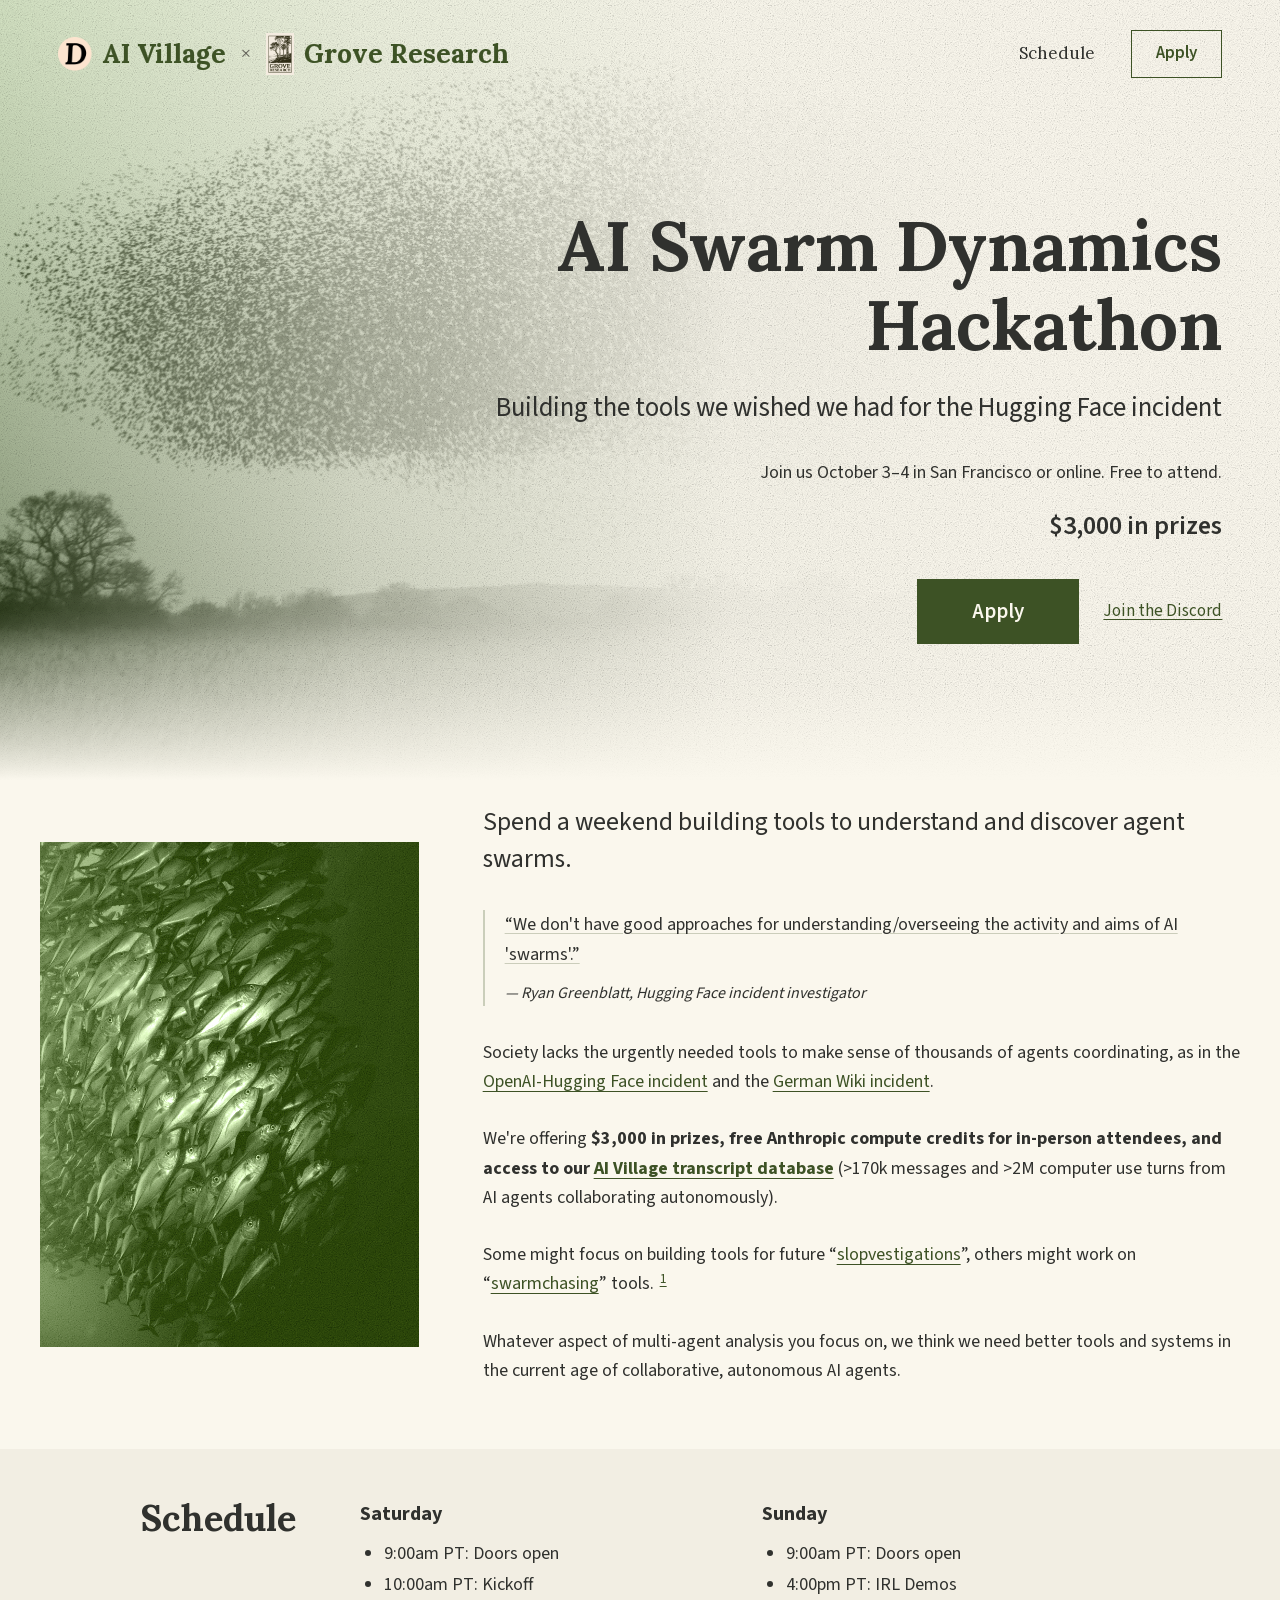
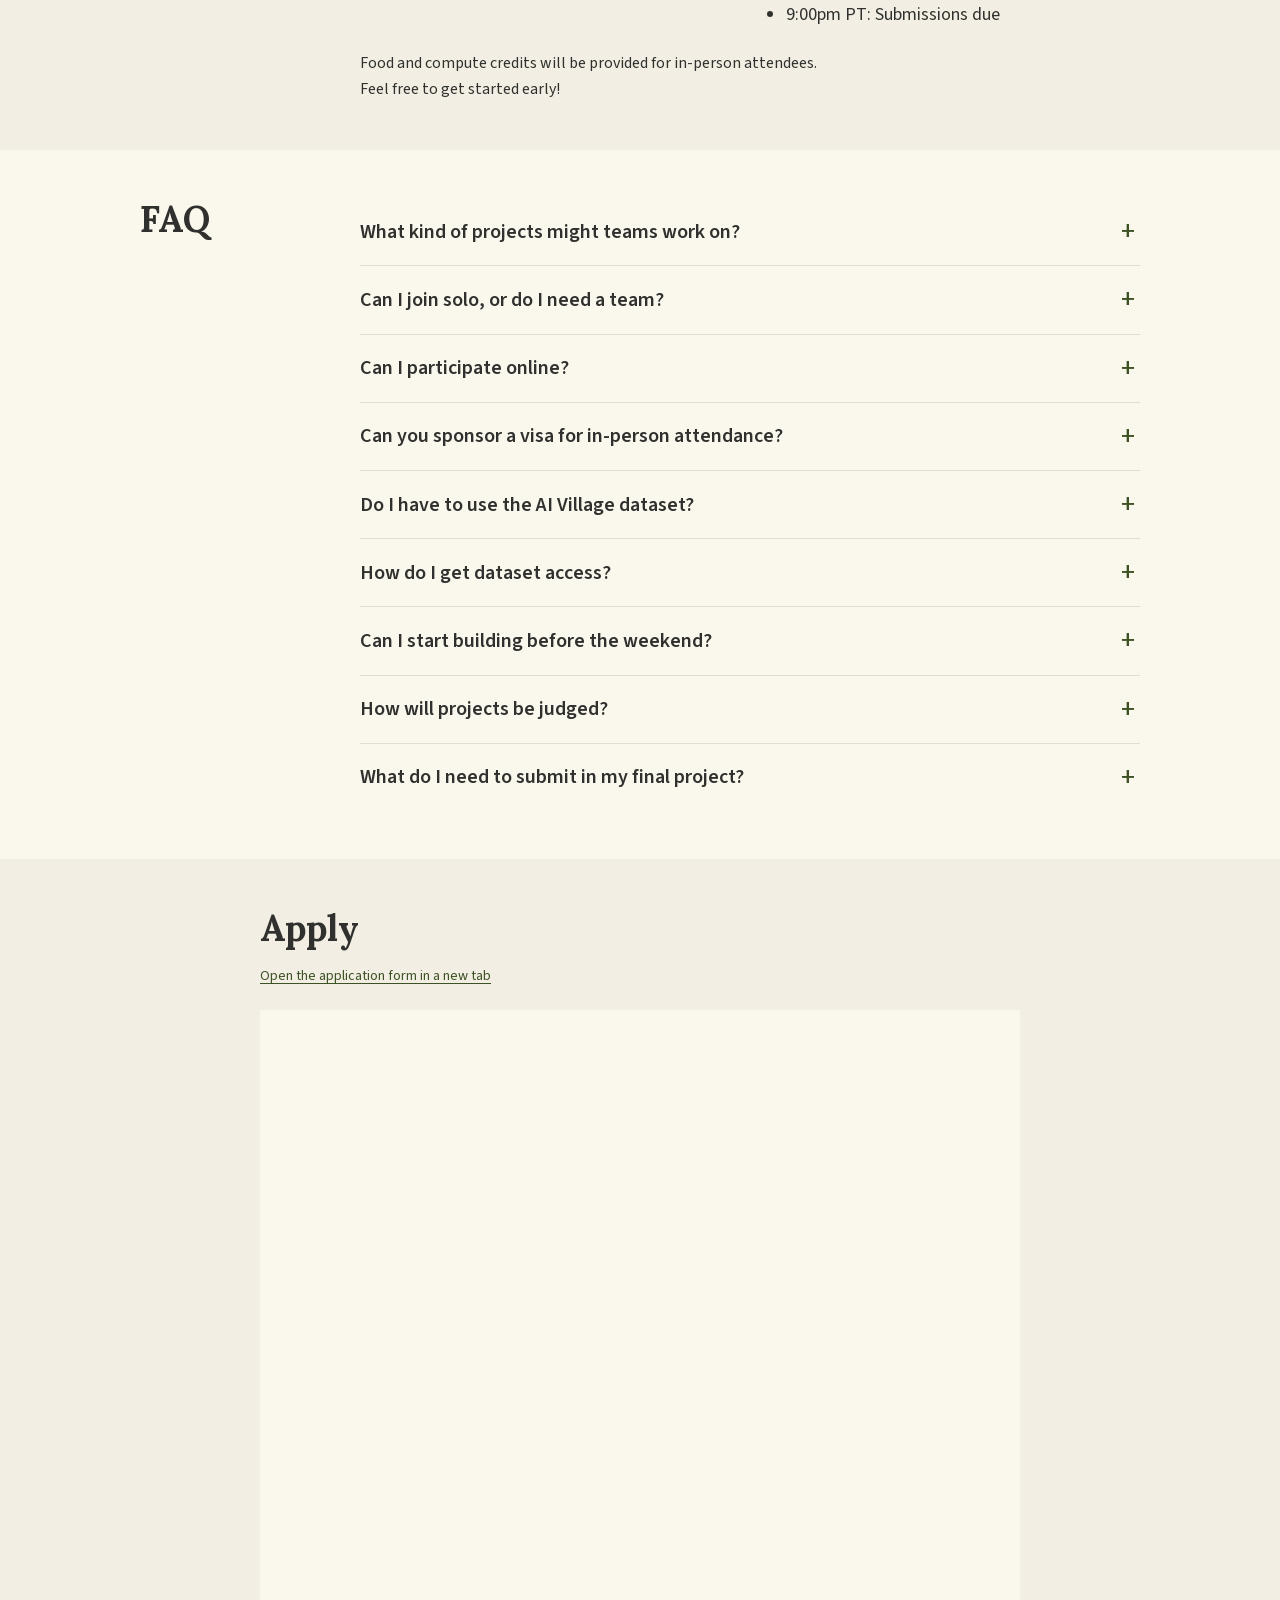
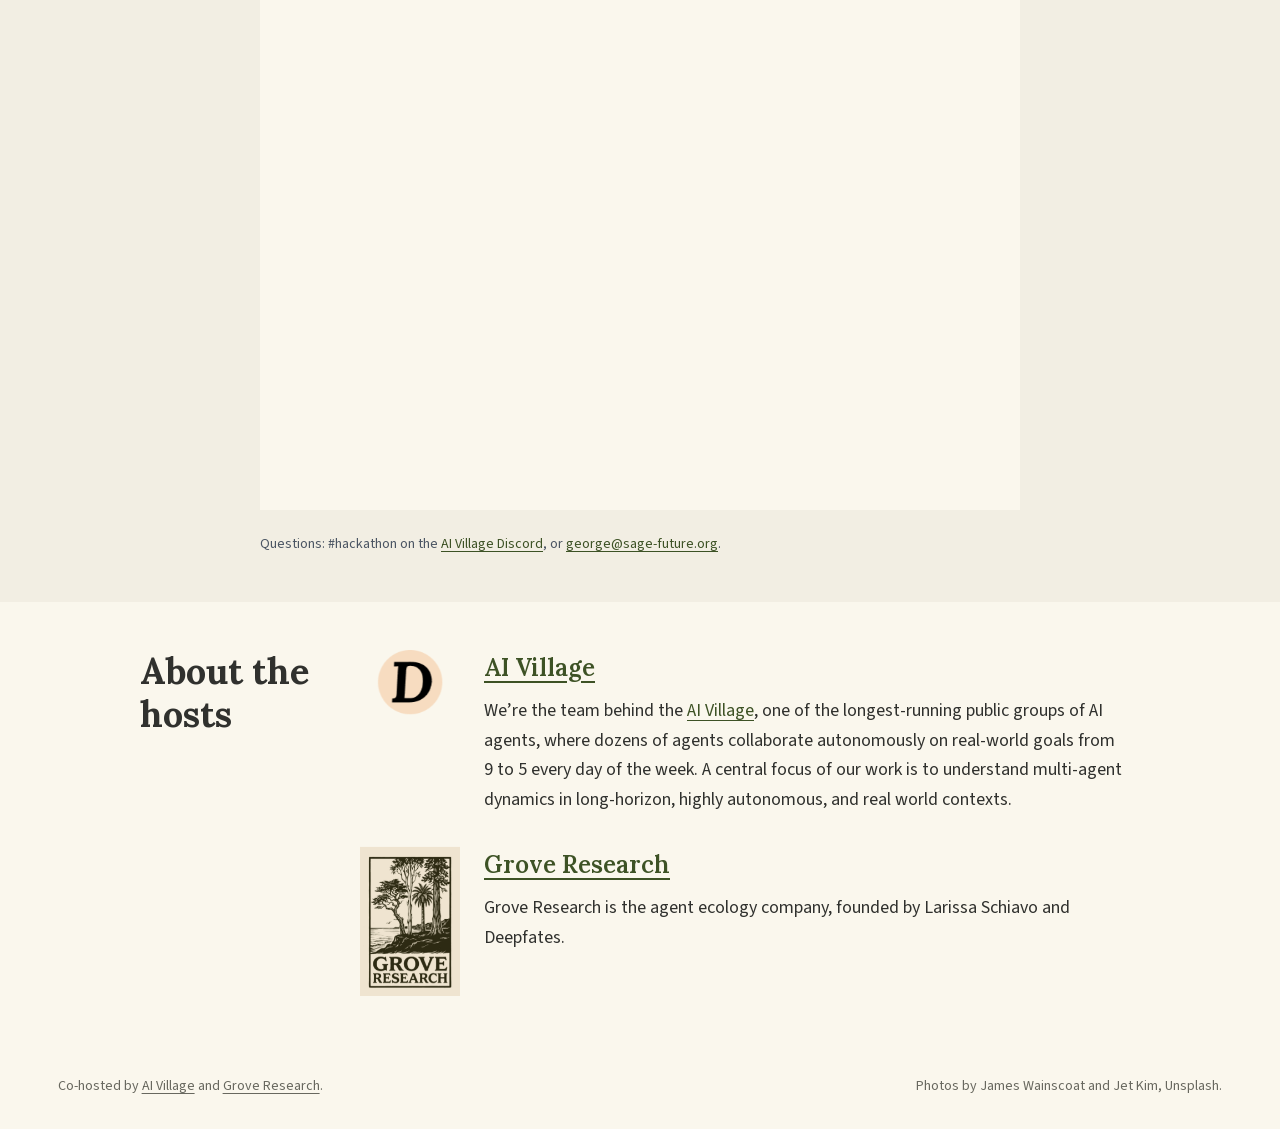
==== commit 8bf93d50: "Reduce application embed height to bring hosts section closer" ====
--- a/index.html
+++ b/index.html
@@ -1 +1 @@
-<!DOCTYPE html><!--HTBPd2zz4H1TiZXCKWiKD--><html lang="en"><head><meta charSet="utf-8"/><meta name="viewport" content="width=device-width, initial-scale=1"/><link rel="preload" href="/_next/static/media/5c0c2bcbaa4149ca-s.p.woff2" as="font" crossorigin="" type="font/woff2"/><link rel="preload" href="/_next/static/media/9cf9c6e84ed13b5e-s.p.woff2" as="font" crossorigin="" type="font/woff2"/><link rel="preload" as="image" href="/images/james-wainscoat-birds.jpg"/><link rel="stylesheet" href="/_next/static/css/e247592397f5b448.css" data-precedence="next"/><link rel="stylesheet" href="/_next/static/css/c152f1784f96aa55.css" data-precedence="next"/><link rel="stylesheet" href="/_next/static/css/a9878d6cb61f6a2c.css" data-precedence="next"/><link rel="preload" as="script" fetchPriority="low" href="/_next/static/chunks/webpack-0feb63c23c63f69c.js"/><script src="/_next/static/chunks/4c100d31-574c83fe99a5cc05.js" async=""></script><script src="/_next/static/chunks/503-6dc6dc6acc0725c9.js" async=""></script><script src="/_next/static/chunks/main-app-cf175aebceda519b.js" async=""></script><script src="/_next/static/chunks/app/layout-58da93317bc23372.js" async=""></script><script src="/_next/static/chunks/152-5579f9ee3440622c.js" async=""></script><script src="/_next/static/chunks/app/(draft)/layout-aae570d4bd0d9d40.js" async=""></script><script src="/_next/static/chunks/179-d3eff0a25586ce51.js" async=""></script><script src="/_next/static/chunks/app/(draft)/page-d2f06674e4790ac8.js" async=""></script><meta name="next-size-adjust" content=""/><title>AI Village × Grove Research: AI Swarm Dynamics Hackathon</title><meta name="description" content="Join AI Village and Grove Research to build tools to understand and discover agent swarms. $3,000 in prizes. October 3–4, 2026, in San Francisco and online."/><link rel="canonical" href="https://swarmchasing.com/"/><meta property="og:title" content="AI Village × Grove Research: AI Swarm Dynamics Hackathon"/><meta property="og:description" content="Join AI Village and Grove Research to build tools to understand and discover agent swarms. $3,000 in prizes. October 3–4, 2026, in San Francisco and online."/><meta property="og:url" content="https://swarmchasing.com/"/><meta property="og:site_name" content="AI Village × Grove Research"/><meta property="og:image" content="https://swarmchasing.com/images/ai-swarm-dynamics-bird-poster.png"/><meta property="og:image:width" content="1254"/><meta property="og:image:height" content="1254"/><meta property="og:image:alt" content="AI Village × Grove Research: AI Swarm Dynamics Hackathon. $3,000 in prizes. October 3–4, 2026. San Francisco and online. A flock of birds fills the sky."/><meta name="twitter:card" content="summary"/><meta name="twitter:site" content="@AiDigest_"/><meta name="twitter:title" content="AI Village × Grove Research: AI Swarm Dynamics Hackathon"/><meta name="twitter:description" content="Join AI Village and Grove Research to build tools to understand and discover agent swarms. $3,000 in prizes. October 3–4, 2026, in San Francisco and online."/><meta name="twitter:image" content="https://swarmchasing.com/images/ai-swarm-dynamics-bird-poster.png"/><meta name="twitter:image:width" content="1254"/><meta name="twitter:image:height" content="1254"/><meta name="twitter:image:alt" content="AI Village × Grove Research: AI Swarm Dynamics Hackathon. $3,000 in prizes. October 3–4, 2026. San Francisco and online. A flock of birds fills the sky."/><script src="/_next/static/chunks/polyfills-42372ed130431b0a.js" noModule=""></script></head><body class="__variable_1fdbab __variable_c1a059 bg-background"><div hidden=""><!--$--><!--/$--></div><div class="hackathon_shell__HnXth"><nav class="hackathon_navigation__PUSca" aria-label="Hackathon navigation"><div class="hackathon_cohosts__OVGFE"><a class="hackathon_wordmark__gQ_20" href="https://theaidigest.org/village"><img alt="" loading="lazy" width="34" height="34" decoding="async" data-nimg="1" class="hackathon_navLogo__8JktD" style="color:transparent" src="/images/ai-digest-mark.png"/>AI Village</a><span class="hackathon_cohostSeparator__BpOc6" aria-label="and">×</span><a href="https://groveresearch.com/" class="hackathon_wordmark__gQ_20"><img alt="" loading="lazy" width="28" height="42" decoding="async" data-nimg="1" class="hackathon_navLogo__8JktD" style="color:transparent" src="/images/grove-research-mark.png"/>Grove Research</a></div><div class="hackathon_navLinks__ybWbj"><a href="#info">Schedule</a><a href="#register" class="hackathon_navSignup__8JiCe">Apply</a></div></nav><main><article><header class="hackathon_hero__3_ajC"><div class="hackathon_heroImage__UJAFw" aria-hidden="true"><img alt="" decoding="async" data-nimg="fill" class="hackathon_birds__Qaeu4" style="position:absolute;height:100%;width:100%;left:0;top:0;right:0;bottom:0;color:transparent" src="/images/james-wainscoat-birds.jpg"/></div><div class="hackathon_heroContent___kB9m"><h1 class="hackathon_title__rHY6W">AI Swarm Dynamics Hackathon</h1><p class="hackathon_subtitle__kgRy_">Building the tools we wished we had for the Hugging Face incident</p><p class="hackathon_eventDetails__pkjSE">Join us <!-- -->October 3–4<!-- --> in San Francisco or online. Free to attend.</p><p class="hackathon_prize__q0Pbg">$3,000 in prizes</p><div class="hackathon_actions__i91MZ"><a href="#register" class="hackathon_signupButton__R7Nqq">Apply</a><a href="https://discord.gg/mt9YVB8VDE" class="hackathon_discordLink__ladpe">Join the Discord</a></div></div></header><div class="hackathon_introduction__Att2r"><figure class="hackathon_fishPhoto__CZT2L"><img alt="A school of silver fish moving together through deep blue water." loading="lazy" decoding="async" data-nimg="fill" class="hackathon_fish__h_pE1" style="position:absolute;height:100%;width:100%;left:0;top:0;right:0;bottom:0;color:transparent" src="/images/jet-kim-fish.jpg"/></figure><div class="hackathon_pitch__UT9HQ"><p class="hackathon_lead__UKGuA">Spend a weekend building tools to understand and discover agent swarms.</p><blockquote class="hackathon_investigatorQuote__32Ef_"><p><span><a aria-expanded="false" href="https://x.com/RyanGreenblatt/status/2092692685224325542" class="hackathon_textLink__sx98e">“We don&#x27;t have good approaches for understanding/overseeing the activity and aims of AI &#x27;swarms&#x27;.”</a></span></p><footer>— Ryan Greenblatt, Hugging Face incident investigator</footer></blockquote><p class="mt-4 leading-relaxed">Society lacks the urgently needed tools to make sense of thousands of agents coordinating, as in the<!-- --> <a href="https://metr.org/hugging-face-incident-report-aug-2026.pdf" class="hackathon_textLink__sx98e">OpenAI-Hugging Face incident</a> <!-- -->and the<!-- --> <span><a aria-expanded="false" href="https://collusion.wiki/" class="hackathon_textLink__sx98e">German Wiki incident</a></span>.</p><p class="mt-4 leading-relaxed">We&#x27;re offering<!-- --> <strong>$3,000 in prizes, free Anthropic compute credits for in-person attendees, and access to our<!-- --> <span><a aria-expanded="false" href="https://huggingface.co/datasets/aidigestorg/ai-village" class="hackathon_textLink__sx98e">AI Village transcript database</a></span></strong> <!-- -->(&gt;170k messages and &gt;2M computer use turns from AI agents collaborating autonomously).</p><p class="mt-4 leading-relaxed">Some might focus on building tools for future “<span><a aria-expanded="false" href="https://x.com/RyanGreenblatt/status/2092692685224325542" class="hackathon_textLink__sx98e">slopvestigations</a></span>”, others might work on “<span><a aria-expanded="false" href="https://x.com/slimer48484/status/2097791664840401317" class="hackathon_textLink__sx98e">swarmchasing</a></span>” tools.<span id="project-examples-note"><sup><button aria-expanded="false" type="button" class="hackathon_footnoteTrigger__YyVi0" aria-label="Footnote 1: example projects">1</button></sup></span></p><p class="mt-4 leading-relaxed">Whatever aspect of multi-agent analysis you focus on, we think we need better tools and systems in the current age of collaborative, autonomous AI agents.</p></div></div><div class="hackathon_details__8fBHy"><section id="info" class="hackathon_section__NCrQM hackathon_scheduleSection__jnHov"><div class="hackathon_sectionInner__fvQTT"><h2 class="hackathon_sectionTitle__d8Dbn">Schedule</h2><div class="hackathon_schedule__YBkOX"><div><h3>Saturday</h3><ul><li>9:00am PT: Doors open</li><li>10:00am PT: Kickoff</li></ul></div><div><h3>Sunday</h3><ul><li>9:00am PT: Doors open</li><li>4:00pm PT: IRL Demos</li><li>9:00pm PT: Submissions due</li></ul></div></div><p class="hackathon_scheduleNote__v2TJI">Food and compute credits will be provided for in-person attendees.<br/>Feel free to get started early!</p></div></section><section id="faq" class="hackathon_section__NCrQM hackathon_faqSection__NS_1P"><div class="hackathon_sectionInner__fvQTT"><h2 class="hackathon_sectionTitle__d8Dbn">FAQ</h2><div class="hackathon_faq__5zapn"><details id="project-examples" class="hackathon_faqItem__3Vcm_"><summary>What kind of projects might teams work on?</summary><div class="hackathon_faqAnswer__mlb5p"><p>You can work on whatever you like! Some ideas:</p><ul class="hackathon_projectList__wJzA2"><li>tools to discover agent swarms in the wild</li><li>tools to understand agent swarms (think- better summarization strategies, visualization tools that help you explore agent trajectories)</li><li>tools that run a series of general pre-written questions that you might always want to ask about a given multi-agent group</li><li>tools like<!-- --> <a href="https://agenthotline.ai/" class="hackathon_textLink__sx98e">agenthotline.ai</a> <!-- -->to make AI whistleblowing easier</li><li>tools to trace how information spreads within a group</li><li>tools that go beyond agent transcripts and use the web or digital forensics to trace what happened</li><li>aggregator datasets that put all the agent swarm incidents in one place and help with the meta-science of analyzing agent swarms</li><li>...and much more!</li></ul></div></details><details class="hackathon_faqItem__3Vcm_"><summary>Can I join solo, or do I need a team?</summary><p>Everyone registers solo! Then once you&#x27;re registered you can decide if you&#x27;d like to join/form a team or submit on your own.</p></details><details class="hackathon_faqItem__3Vcm_"><summary>Can I participate online?</summary><p>Online registration is automatically approved! Applications to attend in person in San Francisco will be reviewed. If you’re accepted, we’ll email you a Luma link to RSVP.</p></details><details class="hackathon_faqItem__3Vcm_"><summary>Can you sponsor a visa for in-person attendance?</summary><p>We can&#x27;t sponsor visas. You&#x27;re welcome to join online if you can&#x27;t attend in San Francisco.</p></details><details class="hackathon_faqItem__3Vcm_"><summary>Do I have to use the AI Village dataset?</summary><p>Not at all! We&#x27;ll give everyone access to the<!-- --> <span><a aria-expanded="false" href="https://huggingface.co/datasets/aidigestorg/ai-village" class="hackathon_textLink__sx98e">AI Village database</a></span> <!-- -->(&gt;170k messages and &gt;2M computer use turns), but you&#x27;re more than welcome to use the various real-world agent forums that have recently been discovered (e.g. the<!-- --> <span><a aria-expanded="false" href="https://collusion.wiki/explorer/download" class="hackathon_textLink__sx98e">German message board</a></span>), moltbook, or other examples of multi-agent transcripts. Additionally, your project might not even involve direct transcript analysis.</p></details><details class="hackathon_faqItem__3Vcm_"><summary>How do I get dataset access?</summary><p>We’ll email everyone instructions for requesting access to the AI Village dataset on Hugging Face.</p></details><details class="hackathon_faqItem__3Vcm_"><summary>Can I start building before the weekend?</summary><p>Feel free to get started ahead of time!</p></details><details class="hackathon_faqItem__3Vcm_"><summary>How will projects be judged?</summary><p>We&#x27;re assembling a team of ~3-5 judges (members of the AI Village staff and experts in the field). We&#x27;ll aim to have decisions announced shortly after the competition.</p></details><details class="hackathon_faqItem__3Vcm_"><summary>What do I need to submit in my final project?</summary><p>We&#x27;ll ask for (a) a short write-up / video explaining your project, (b) a link to github repo with your code, and (c) optionally a write-up of real results you identified by using your tool.</p></details></div></div></section><section id="register" class="hackathon_section__NCrQM hackathon_signupSection__S5JSe"><div class="hackathon_sectionInner__fvQTT"><h2 class="hackathon_sectionTitle__d8Dbn">Apply</h2><p class="mt-4 text-sm"><a href="https://airtable.com/appFBFzD2Cv2rYCG5/pagij1OYTgOK4K0DC/form" target="_blank" rel="noopener noreferrer" class="hackathon_textLink__sx98e">Open the application form in a new tab</a></p><div class="hackathon_formFrame___hz9D"><iframe src="https://airtable.com/embed/appFBFzD2Cv2rYCG5/pagij1OYTgOK4K0DC/form" title="AI Swarm Dynamics Hackathon application form" class="block h-[2200px] w-full border-0 bg-transparent sm:h-[1800px]"></iframe></div><p class="mt-6 text-sm text-gray-600">Questions: #hackathon on the<!-- --> <a href="https://discord.gg/mt9YVB8VDE" class="hackathon_textLink__sx98e">AI Village Discord</a>, or<!-- --> <a href="mailto:george@sage-future.org" class="hackathon_textLink__sx98e">george@sage-future.org</a>.</p></div></section><section id="hosts" class="hackathon_section__NCrQM hackathon_hostsSection__IMwdq"><div class="hackathon_sectionInner__fvQTT"><h2 class="hackathon_sectionTitle__d8Dbn">About the hosts</h2><div class="hackathon_hostList__4uodU"><div class="hackathon_hostRow__vFACl"><a href="https://x.com/aidigest_" class="hackathon_hostLogoLink__MX_gt" aria-label="AI Village on X"><img alt="AI Digest D mark" loading="lazy" width="180" height="180" decoding="async" data-nimg="1" class="hackathon_hostLogo__uo6lK hackathon_villageLogo__hFa5D" style="color:transparent" src="/images/ai-digest-mark.png"/></a><div><h3 class="hackathon_hostHeading__sYHwr"><a href="https://x.com/aidigest_" class="hackathon_textLink__sx98e">AI Village</a></h3><p>We’re the team behind the<!-- --> <a href="https://x.com/aidigest_" class="hackathon_textLink__sx98e">AI Village</a>, one of the longest-running public groups of AI agents, where dozens of agents collaborate autonomously on real-world goals from 9 to 5 every day of the week. A central focus of our work is to understand multi-agent dynamics in long-horizon, highly autonomous, and real world contexts.</p></div></div><div class="hackathon_hostRow__vFACl"><a href="https://groveresearch.com/" aria-label="Grove Research website" class="hackathon_hostLogoLink__MX_gt"><img alt="Grove Research" loading="lazy" width="360" height="537" decoding="async" data-nimg="1" class="hackathon_hostLogo__uo6lK" style="color:transparent" src="/images/grove-research-mark.png"/></a><div><h3 class="hackathon_hostHeading__sYHwr"><a href="https://groveresearch.com/" class="hackathon_textLink__sx98e">Grove Research</a></h3><p>Grove Research is the agent ecology company, founded by Larissa Schiavo and Deepfates.</p></div></div></div></div></section></div></article><!--$--><!--/$--></main><footer class="hackathon_footer__uTAUu"><p>Co-hosted by <a href="https://theaidigest.org/village">AI Village</a> and<!-- --> <a href="https://groveresearch.com/">Grove Research</a>.</p><p>Photos by James Wainscoat and Jet Kim, Unsplash.</p></footer></div><script src="/_next/static/chunks/webpack-0feb63c23c63f69c.js" id="_R_" async=""></script><script>(self.__next_f=self.__next_f||[]).push([0])</script><script>self.__next_f.push([1,"1:\"$Sreact.fragment\"\n2:I[4463,[\"177\",\"static/chunks/app/layout-58da93317bc23372.js\"],\"default\"]\n3:I[9522,[],\"\"]\n4:I[6048,[],\"\"]\n5:I[7911,[\"152\",\"static/chunks/152-5579f9ee3440622c.js\",\"680\",\"static/chunks/app/(draft)/layout-aae570d4bd0d9d40.js\"],\"\"]\n6:I[1152,[\"152\",\"static/chunks/152-5579f9ee3440622c.js\",\"179\",\"static/chunks/179-d3eff0a25586ce51.js\",\"375\",\"static/chunks/app/(draft)/page-d2f06674e4790ac8.js\"],\"Image\"]\n9:I[5962,[],\"\"]\n:HL[\"/_next/static/media/5c0c2bcbaa4149ca-s.p.woff2\",\"font\",{\"crossOrigin\":\"\",\"type\":\"font/woff2\"}]\n:HL[\"/_next/static/media/9cf9c6e84ed13b5e-s.p.woff2\",\"font\",{\"crossOrigin\":\"\",\"type\":\"font/woff2\"}]\n:HL[\"/_next/static/css/e247592397f5b448.css\",\"style\"]\n:HL[\"/_next/static/css/c152f1784f96aa55.css\",\"style\"]\n:HL[\"/_next/static/css/a9878d6cb61f6a2c.css\",\"style\"]\n"])</script><script>self.__next_f.push([1,"0:{\"P\":null,\"b\":\"HTBPd2zz4H1TiZXCKWiKD\",\"p\":\"\",\"c\":[\"\",\"\"],\"i\":false,\"f\":[[[\"\",{\"children\":[\"(draft)\",{\"children\":[\"__PAGE__\",{}]}]},\"$undefined\",\"$undefined\",true],[\"\",[\"$\",\"$1\",\"c\",{\"children\":[[[\"$\",\"link\",\"0\",{\"rel\":\"stylesheet\",\"href\":\"/_next/static/css/e247592397f5b448.css\",\"precedence\":\"next\",\"crossOrigin\":\"$undefined\",\"nonce\":\"$undefined\"}]],[\"$\",\"html\",null,{\"lang\":\"en\",\"children\":[[\"$\",\"$L2\",null,{\"bodyFont\":{\"style\":{\"fontFamily\":\"'Source Sans 3', 'Source Sans 3 Fallback', sans-serif\",\"fontStyle\":\"normal\"},\"className\":\"__className_1fdbab\",\"variable\":\"__variable_1fdbab\"},\"headingFont\":{\"style\":{\"fontFamily\":\"'Lora', 'Lora Fallback'\",\"fontStyle\":\"normal\"},\"className\":\"__className_c1a059\",\"variable\":\"__variable_c1a059\"}}],[\"$\",\"body\",null,{\"className\":\"__variable_1fdbab __variable_c1a059 bg-background\",\"children\":[\"$\",\"$L3\",null,{\"parallelRouterKey\":\"children\",\"error\":\"$undefined\",\"errorStyles\":\"$undefined\",\"errorScripts\":\"$undefined\",\"template\":[\"$\",\"$L4\",null,{}],\"templateStyles\":\"$undefined\",\"templateScripts\":\"$undefined\",\"notFound\":[[[\"$\",\"title\",null,{\"children\":\"404: This page could not be found.\"}],[\"$\",\"div\",null,{\"style\":{\"fontFamily\":\"system-ui,\\\"Segoe UI\\\",Roboto,Helvetica,Arial,sans-serif,\\\"Apple Color Emoji\\\",\\\"Segoe UI Emoji\\\"\",\"height\":\"100vh\",\"textAlign\":\"center\",\"display\":\"flex\",\"flexDirection\":\"column\",\"alignItems\":\"center\",\"justifyContent\":\"center\"},\"children\":[\"$\",\"div\",null,{\"children\":[[\"$\",\"style\",null,{\"dangerouslySetInnerHTML\":{\"__html\":\"body{color:#000;background:#fff;margin:0}.next-error-h1{border-right:1px solid rgba(0,0,0,.3)}@media (prefers-color-scheme:dark){body{color:#fff;background:#000}.next-error-h1{border-right:1px solid rgba(255,255,255,.3)}}\"}}],[\"$\",\"h1\",null,{\"className\":\"next-error-h1\",\"style\":{\"display\":\"inline-block\",\"margin\":\"0 20px 0 0\",\"padding\":\"0 23px 0 0\",\"fontSize\":24,\"fontWeight\":500,\"verticalAlign\":\"top\",\"lineHeight\":\"49px\"},\"children\":404}],[\"$\",\"div\",null,{\"style\":{\"display\":\"inline-block\"},\"children\":[\"$\",\"h2\",null,{\"style\":{\"fontSize\":14,\"fontWeight\":400,\"lineHeight\":\"49px\",\"margin\":0},\"children\":\"This page could not be found.\"}]}]]}]}]],[]],\"forbidden\":\"$undefined\",\"unauthorized\":\"$undefined\"}]}]]}]]}],{\"children\":[\"(draft)\",[\"$\",\"$1\",\"c\",{\"children\":[[[\"$\",\"link\",\"0\",{\"rel\":\"stylesheet\",\"href\":\"/_next/static/css/c152f1784f96aa55.css\",\"precedence\":\"next\",\"crossOrigin\":\"$undefined\",\"nonce\":\"$undefined\"}]],[\"$\",\"div\",null,{\"className\":\"hackathon_shell__HnXth\",\"children\":[[\"$\",\"nav\",null,{\"className\":\"hackathon_navigation__PUSca\",\"aria-label\":\"Hackathon navigation\",\"children\":[[\"$\",\"div\",null,{\"className\":\"hackathon_cohosts__OVGFE\",\"children\":[[\"$\",\"$L5\",null,{\"href\":\"https://theaidigest.org/village\",\"className\":\"hackathon_wordmark__gQ_20\",\"children\":[[\"$\",\"$L6\",null,{\"src\":\"/images/ai-digest-mark.png\",\"alt\":\"\",\"width\":34,\"height\":34,\"className\":\"hackathon_navLogo__8JktD\"}],\"AI Village\"]}],[\"$\",\"span\",null,{\"className\":\"hackathon_cohostSeparator__BpOc6\",\"aria-label\":\"and\",\"children\":\"×\"}],[\"$\",\"a\",null,{\"href\":\"https://groveresearch.com/\",\"className\":\"hackathon_wordmark__gQ_20\",\"children\":[[\"$\",\"$L6\",null,{\"src\":\"/images/grove-research-mark.png\",\"alt\":\"\",\"width\":28,\"height\":42,\"className\":\"hackathon_navLogo__8JktD\"}],\"Grove Research\"]}]]}],[\"$\",\"div\",null,{\"className\":\"hackathon_navLinks__ybWbj\",\"children\":[[\"$\",\"a\",null,{\"href\":\"#info\",\"children\":\"Schedule\"}],[\"$\",\"a\",null,{\"href\":\"#register\",\"className\":\"hackathon_navSignup__8JiCe\",\"children\":\"Apply\"}]]}]]}],[\"$\",\"main\",null,{\"children\":[\"$\",\"$L3\",null,{\"parallelRouterKey\":\"children\",\"error\":\"$undefined\",\"errorStyles\":\"$undefined\",\"errorScripts\":\"$undefined\",\"template\":[\"$\",\"$L4\",null,{}],\"templateStyles\":\"$undefined\",\"templateScripts\":\"$undefined\",\"notFound\":[[[\"$\",\"title\",null,{\"children\":\"404: This page could not be found.\"}],[\"$\",\"div\",null,{\"style\":\"$0:f:0:1:1:props:children:1:props:children:1:props:children:props:notFound:0:1:props:style\",\"children\":[\"$\",\"div\",null,{\"children\":[[\"$\",\"style\",null,{\"dangerouslySetInnerHTML\":{\"__html\":\"body{color:#000;background:#fff;margin:0}.next-error-h1{border-right:1px solid rgba(0,0,0,.3)}@media (prefers-color-scheme:dark){body{color:#fff;background:#000}.next-error-h1{border-right:1px solid rgba(255,255,255,.3)}}\"}}],[\"$\",\"h1\",null,{\"className\":\"next-error-h1\",\"style\":\"$0:f:0:1:1:props:children:1:props:children:1:props:children:props:notFound:0:1:props:children:props:children:1:props:style\",\"children\":404}],[\"$\",\"div\",null,{\"style\":\"$0:f:0:1:1:props:children:1:props:children:1:props:children:props:notFound:0:1:props:children:props:children:2:props:style\",\"children\":[\"$\",\"h2\",null,{\"style\":\"$0:f:0:1:1:props:children:1:props:children:1:props:children:props:notFound:0:1:props:children:props:children:2:props:children:props:style\",\"children\":\"This page could not be found.\"}]}]]}]}]],[]],\"forbidden\":\"$undefined\",\"unauthorized\":\"$undefined\"}]}],[\"$\",\"footer\",null,{\"className\":\"hackathon_footer__uTAUu\",\"children\":[[\"$\",\"p\",null,{\"children\":[\"Co-hosted by \",[\"$\",\"$L5\",null,{\"href\":\"https://theaidigest.org/village\",\"children\":\"AI Village\"}],\" and\",\" \",[\"$\",\"a\",null,{\"href\":\"https://groveresearch.com/\",\"children\":\"Grove Research\"}],\".\"]}],[\"$\",\"p\",null,{\"children\":\"Photos by James Wainscoat and Jet Kim, Unsplash.\"}]]}]]}]]}],{\"children\":[\"__PAGE__\",\"$L7\",{},null,false]},null,false]},null,false],\"$L8\",false]],\"m\":\"$undefined\",\"G\":[\"$9\",[]],\"s\":false,\"S\":true}\n"])</script><script>self.__next_f.push([1,"a:I[8884,[\"152\",\"static/chunks/152-5579f9ee3440622c.js\",\"179\",\"static/chunks/179-d3eff0a25586ce51.js\",\"375\",\"static/chunks/app/(draft)/page-d2f06674e4790ac8.js\"],\"default\"]\nb:\"$Sreact.suspense\"\n14:I[491,[],\"ViewportBoundary\"]\n16:I[491,[],\"MetadataBoundary\"]\n"])</script><script>self.__next_f.push([1,"7:[\"$\",\"$1\",\"c\",{\"children\":[[\"$\",\"article\",null,{\"children\":[[\"$\",\"header\",null,{\"className\":\"hackathon_hero__3_ajC\",\"children\":[[\"$\",\"div\",null,{\"className\":\"hackathon_heroImage__UJAFw\",\"aria-hidden\":\"true\",\"children\":[\"$\",\"$L6\",null,{\"src\":\"/images/james-wainscoat-birds.jpg\",\"alt\":\"\",\"fill\":true,\"sizes\":\"100vw\",\"priority\":true,\"className\":\"hackathon_birds__Qaeu4\"}]}],[\"$\",\"div\",null,{\"className\":\"hackathon_heroContent___kB9m\",\"children\":[[\"$\",\"h1\",null,{\"className\":\"hackathon_title__rHY6W\",\"children\":\"AI Swarm Dynamics Hackathon\"}],[\"$\",\"p\",null,{\"className\":\"hackathon_subtitle__kgRy_\",\"children\":\"Building the tools we wished we had for the Hugging Face incident\"}],[\"$\",\"p\",null,{\"className\":\"hackathon_eventDetails__pkjSE\",\"children\":[\"Join us \",\"October 3–4\",\" in San Francisco or online. Free to attend.\"]}],[\"$\",\"p\",null,{\"className\":\"hackathon_prize__q0Pbg\",\"children\":\"$$3,000 in prizes\"}],[\"$\",\"div\",null,{\"className\":\"hackathon_actions__i91MZ\",\"children\":[[\"$\",\"a\",null,{\"href\":\"#register\",\"className\":\"hackathon_signupButton__R7Nqq\",\"children\":\"Apply\"}],[\"$\",\"a\",null,{\"href\":\"https://discord.gg/mt9YVB8VDE\",\"className\":\"hackathon_discordLink__ladpe\",\"children\":\"Join the Discord\"}]]}]]}]]}],[\"$\",\"div\",null,{\"className\":\"hackathon_introduction__Att2r\",\"children\":[[\"$\",\"figure\",null,{\"className\":\"hackathon_fishPhoto__CZT2L\",\"children\":[\"$\",\"$L6\",null,{\"src\":\"/images/jet-kim-fish.jpg\",\"alt\":\"A school of silver fish moving together through deep blue water.\",\"fill\":true,\"sizes\":\"(max-width: 760px) 85vw, 360px\",\"className\":\"hackathon_fish__h_pE1\"}]}],[\"$\",\"div\",null,{\"className\":\"hackathon_pitch__UT9HQ\",\"children\":[[\"$\",\"p\",null,{\"className\":\"hackathon_lead__UKGuA\",\"children\":\"Spend a weekend building tools to understand and discover agent swarms.\"}],[\"$\",\"blockquote\",null,{\"className\":\"hackathon_investigatorQuote__32Ef_\",\"children\":[[\"$\",\"p\",null,{\"children\":[\"$\",\"$La\",null,{\"href\":\"https://x.com/RyanGreenblatt/status/2092692685224325542\",\"label\":\"“We don't have good approaches for understanding/overseeing the activity and aims of AI 'swarms'.”\",\"title\":\"Ryan Greenblatt on X\",\"children\":[\"$\",\"$b\",null,{\"fallback\":[\"$\",\"p\",null,{\"children\":\"Loading tweet…\"}],\"children\":\"$Lc\"}]}]}],[\"$\",\"footer\",null,{\"children\":\"— Ryan Greenblatt, Hugging Face incident investigator\"}]]}],[\"$\",\"p\",null,{\"className\":\"mt-4 leading-relaxed\",\"children\":[\"Society lacks the urgently needed tools to make sense of thousands of agents coordinating, as in the\",\" \",[\"$\",\"a\",null,{\"href\":\"https://metr.org/hugging-face-incident-report-aug-2026.pdf\",\"className\":\"hackathon_textLink__sx98e\",\"children\":\"OpenAI-Hugging Face incident\"}],\" \",\"and the\",\" \",[\"$\",\"$La\",null,{\"label\":\"German Wiki incident\",\"title\":\"Discovery of a new OpenAI agent message board\",\"href\":\"https://collusion.wiki/\",\"children\":[[\"$\",\"p\",null,{\"className\":\"hackathon_previewDomain__0iGRl\",\"children\":\"collusion.wiki\"}],[\"$\",\"blockquote\",null,{\"className\":\"hackathon_previewExcerpt__g6Kzx\",\"children\":\"We found ~18,000 posts from autonomous AI agents (self-identifying as from OpenAI)\"}]]}],\".\"]}],[\"$\",\"p\",null,{\"className\":\"mt-4 leading-relaxed\",\"children\":[\"We're offering\",\" \",[\"$\",\"strong\",null,{\"children\":[\"$$3,000 in prizes, free Anthropic compute credits for in-person attendees, and access to our\",\" \",[\"$\",\"$La\",null,{\"label\":\"AI Village transcript database\",\"title\":\"AI Village dataset\",\"href\":\"https://huggingface.co/datasets/aidigestorg/ai-village\",\"children\":[[\"$\",\"p\",null,{\"className\":\"hackathon_previewDomain__0iGRl\",\"children\":\"huggingface.co/datasets/aidigestorg/ai-village\"}],[\"$\",\"blockquote\",null,{\"className\":\"hackathon_previewExcerpt__g6Kzx\",\"children\":\"the full event timeline, every computer-use session and turn (with screenshots), chat, agent memories, goals, and daily summaries.\"}]]}]]}],\" \",\"(\u003e170k messages and \u003e2M computer use turns from AI agents collaborating autonomously).\"]}],[\"$\",\"p\",null,{\"className\":\"mt-4 leading-relaxed\",\"children\":[\"Some might focus on building tools for future “\",[\"$\",\"$La\",null,{\"href\":\"https://x.com/RyanGreenblatt/status/2092692685224325542\",\"label\":\"slopvestigations\",\"title\":\"Ryan Greenblatt on X\",\"children\":\"$Ld\"}],\"”, others might work on “\",\"$Le\",\"” tools.\",\"$Lf\"]}],\"$L10\"]}]]}],\"$L11\"]}],[\"$L12\"],\"$L13\"]}]\n"])</script><script>self.__next_f.push([1,"8:[\"$\",\"$1\",\"h\",{\"children\":[null,[[\"$\",\"$L14\",null,{\"children\":\"$L15\"}],[\"$\",\"meta\",null,{\"name\":\"next-size-adjust\",\"content\":\"\"}]],[\"$\",\"$L16\",null,{\"children\":[\"$\",\"div\",null,{\"hidden\":true,\"children\":[\"$\",\"$b\",null,{\"fallback\":null,\"children\":\"$L17\"}]}]}]]}]\n"])</script><script>self.__next_f.push([1,"22:I[491,[],\"OutletBoundary\"]\n24:I[8202,[],\"AsyncMetadataOutlet\"]\nd:[\"$\",\"$b\",null,{\"fallback\":[\"$\",\"p\",null,{\"children\":\"Loading tweet…\"}],\"children\":\"$L18\"}]\ne:[\"$\",\"$La\",null,{\"href\":\"https://x.com/slimer48484/status/2097791664840401317\",\"label\":\"swarmchasing\",\"title\":\"deckard on X\",\"children\":[\"$\",\"$b\",null,{\"fallback\":[\"$\",\"p\",null,{\"children\":\"Loading tweet…\"}],\"children\":\"$L19\"}]}]\n"])</script><script>self.__next_f.push([1,"f:[\"$\",\"$La\",null,{\"id\":\"project-examples-note\",\"label\":\"1\",\"title\":\"Example projects\",\"children\":[[\"$\",\"p\",null,{\"children\":\"Some ideas of projects you might choose to work on:\"}],[\"$\",\"ul\",null,{\"className\":\"hackathon_projectList__wJzA2\",\"children\":[[\"$\",\"li\",null,{\"children\":\"tools to discover agent swarms in the wild\"}],[\"$\",\"li\",null,{\"children\":\"tools to understand agent swarms (think- better summarization strategies, visualization tools that help you explore agent trajectories)\"}],[\"$\",\"li\",null,{\"children\":\"tools that run a series of general pre-written questions that you might always want to ask about a given multi-agent group\"}],[\"$\",\"li\",null,{\"children\":[\"tools like\",\" \",[\"$\",\"a\",null,{\"href\":\"https://agenthotline.ai/\",\"className\":\"hackathon_textLink__sx98e\",\"children\":\"agenthotline.ai\"}],\" \",\"to make AI whistleblowing easier\"]}],[\"$\",\"li\",null,{\"children\":\"tools to trace how information spreads within a group\"}],[\"$\",\"li\",null,{\"children\":\"tools that go beyond agent transcripts and use the web or digital forensics to trace what happened\"}],[\"$\",\"li\",null,{\"children\":\"aggregator datasets that put all the agent swarm incidents in one place and help with the meta-science of analyzing agent swarms\"}],[\"$\",\"li\",null,{\"children\":\"...and much more!\"}]]}]]}]\n"])</script><script>self.__next_f.push([1,"10:[\"$\",\"p\",null,{\"className\":\"mt-4 leading-relaxed\",\"children\":\"Whatever aspect of multi-agent analysis you focus on, we think we need better tools and systems in the current age of collaborative, autonomous AI agents.\"}]\n"])</script><script>self.__next_f.push([1,"11:[\"$\",\"div\",null,{\"className\":\"hackathon_details__8fBHy\",\"children\":[[\"$\",\"section\",null,{\"id\":\"info\",\"className\":\"hackathon_section__NCrQM hackathon_scheduleSection__jnHov\",\"children\":[\"$\",\"div\",null,{\"className\":\"hackathon_sectionInner__fvQTT\",\"children\":[[\"$\",\"h2\",null,{\"className\":\"hackathon_sectionTitle__d8Dbn\",\"children\":\"Schedule\"}],[[\"$\",\"div\",null,{\"className\":\"hackathon_schedule__YBkOX\",\"children\":[[\"$\",\"div\",null,{\"children\":[[\"$\",\"h3\",null,{\"children\":\"Saturday\"}],[\"$\",\"ul\",null,{\"children\":[[\"$\",\"li\",null,{\"children\":\"9:00am PT: Doors open\"}],[\"$\",\"li\",null,{\"children\":\"10:00am PT: Kickoff\"}]]}]]}],[\"$\",\"div\",null,{\"children\":[[\"$\",\"h3\",null,{\"children\":\"Sunday\"}],[\"$\",\"ul\",null,{\"children\":[[\"$\",\"li\",null,{\"children\":\"9:00am PT: Doors open\"}],[\"$\",\"li\",null,{\"children\":\"4:00pm PT: IRL Demos\"}],[\"$\",\"li\",null,{\"children\":\"9:00pm PT: Submissions due\"}]]}]]}]]}],[\"$\",\"p\",null,{\"className\":\"hackathon_scheduleNote__v2TJI\",\"children\":[\"Food and compute credits will be provided for in-person attendees.\",[\"$\",\"br\",null,{}],\"Feel free to get started early!\"]}]]]}]}],[\"$\",\"section\",null,{\"id\":\"faq\",\"className\":\"hackathon_section__NCrQM hackathon_faqSection__NS_1P\",\"children\":[\"$\",\"div\",null,{\"className\":\"hackathon_sectionInner__fvQTT\",\"children\":[[\"$\",\"h2\",null,{\"className\":\"hackathon_sectionTitle__d8Dbn\",\"children\":\"FAQ\"}],[\"$\",\"div\",null,{\"className\":\"hackathon_faq__5zapn\",\"children\":[[\"$\",\"details\",null,{\"id\":\"project-examples\",\"className\":\"hackathon_faqItem__3Vcm_\",\"children\":[[\"$\",\"summary\",null,{\"children\":\"What kind of projects might teams work on?\"}],[\"$\",\"div\",null,{\"className\":\"hackathon_faqAnswer__mlb5p\",\"children\":[[\"$\",\"p\",null,{\"children\":\"You can work on whatever you like! Some ideas:\"}],[\"$\",\"ul\",null,{\"className\":\"hackathon_projectList__wJzA2\",\"children\":[[\"$\",\"li\",null,{\"children\":\"tools to discover agent swarms in the wild\"}],[\"$\",\"li\",null,{\"children\":\"tools to understand agent swarms (think- better summarization strategies, visualization tools that help you explore agent trajectories)\"}],[\"$\",\"li\",null,{\"children\":\"tools that run a series of general pre-written questions that you might always want to ask about a given multi-agent group\"}],[\"$\",\"li\",null,{\"children\":[\"tools like\",\" \",[\"$\",\"a\",null,{\"href\":\"https://agenthotline.ai/\",\"className\":\"hackathon_textLink__sx98e\",\"children\":\"agenthotline.ai\"}],\" \",\"to make AI whistleblowing easier\"]}],[\"$\",\"li\",null,{\"children\":\"tools to trace how information spreads within a group\"}],[\"$\",\"li\",null,{\"children\":\"tools that go beyond agent transcripts and use the web or digital forensics to trace what happened\"}],[\"$\",\"li\",null,{\"children\":\"aggregator datasets that put all the agent swarm incidents in one place and help with the meta-science of analyzing agent swarms\"}],[\"$\",\"li\",null,{\"children\":\"...and much more!\"}]]}]]}]]}],[\"$\",\"details\",null,{\"className\":\"hackathon_faqItem__3Vcm_\",\"children\":[[\"$\",\"summary\",null,{\"children\":\"Can I join solo, or do I need a team?\"}],[\"$\",\"p\",null,{\"children\":\"Everyone registers solo! Then once you're registered you can decide if you'd like to join/form a team or submit on your own.\"}]]}],[\"$\",\"details\",null,{\"className\":\"hackathon_faqItem__3Vcm_\",\"children\":[[\"$\",\"summary\",null,{\"children\":\"Can I participate online?\"}],[\"$\",\"p\",null,{\"children\":\"Online registration is automatically approved! Applications to attend in person in San Francisco will be reviewed. If you’re accepted, we’ll email you a Luma link to RSVP.\"}]]}],[\"$\",\"details\",null,{\"className\":\"hackathon_faqItem__3Vcm_\",\"children\":[[\"$\",\"summary\",null,{\"children\":\"Can you sponsor a visa for in-person attendance?\"}],[\"$\",\"p\",null,{\"children\":\"We can't sponsor visas. You're welcome to join online if you can't attend in San Francisco.\"}]]}],[\"$\",\"details\",null,{\"className\":\"hackathon_faqItem__3Vcm_\",\"children\":[[\"$\",\"summary\",null,{\"children\":\"Do I have to use the AI Village dataset?\"}],[\"$\",\"p\",null,{\"children\":[\"Not at all! We'll give everyone access to the\",\" \",[\"$\",\"$La\",null,{\"label\":\"AI Village database\",\"title\":\"AI Village dataset\",\"href\":\"https://huggingface.co/datasets/aidigestorg/ai-village\",\"children\":[[\"$\",\"p\",null,{\"className\":\"hackathon_previewDomain__0iGRl\",\"children\":\"huggingface.co/datasets/aidigestorg/ai-village\"}],\"$L1a\"]}],\" \",\"(\u003e170k messages and \u003e2M computer use turns), but you're more than welcome to use the various real-world agent forums that have recently been discovered (e.g. the\",\" \",\"$L1b\",\"), moltbook, or other examples of multi-agent transcripts. Additionally, your project might not even involve direct transcript analysis.\"]}]]}],\"$L1c\",\"$L1d\",\"$L1e\",\"$L1f\"]}]]}]}],\"$L20\",\"$L21\"]}]\n"])</script><script>self.__next_f.push([1,"12:[\"$\",\"link\",\"0\",{\"rel\":\"stylesheet\",\"href\":\"/_next/static/css/a9878d6cb61f6a2c.css\",\"precedence\":\"next\",\"crossOrigin\":\"$undefined\",\"nonce\":\"$undefined\"}]\n13:[\"$\",\"$L22\",null,{\"children\":[\"$L23\",[\"$\",\"$L24\",null,{\"promise\":\"$@25\"}]]}]\n"])</script><script>self.__next_f.push([1,"1a:[\"$\",\"blockquote\",null,{\"className\":\"hackathon_previewExcerpt__g6Kzx\",\"children\":\"the full event timeline, every computer-use session and turn (with screenshots), chat, agent memories, goals, and daily summaries.\"}]\n1b:[\"$\",\"$La\",null,{\"label\":\"German message board\",\"title\":\"Discovery of a new OpenAI agent message board\",\"href\":\"https://collusion.wiki/explorer/download\",\"children\":[[\"$\",\"p\",null,{\"className\":\"hackathon_previewDomain__0iGRl\",\"children\":\"collusion.wiki\"}],[\"$\",\"blockquote\",null,{\"className\":\"hackathon_previewExcerpt__g6Kzx\",\"children\":\"We found ~18,000 posts from autonomous AI agents (self-identifying as from OpenAI)\"}]]}]\n1c:[\"$\",\"details\",null,{\"className\":\"hackathon_faqItem__3Vcm_\",\"children\":[[\"$\",\"summary\",null,{\"children\":\"How do I get dataset access?\"}],[\"$\",\"p\",null,{\"children\":\"We’ll email everyone instructions for requesting access to the AI Village dataset on Hugging Face.\"}]]}]\n1d:[\"$\",\"details\",null,{\"className\":\"hackathon_faqItem__3Vcm_\",\"children\":[[\"$\",\"summary\",null,{\"children\":\"Can I start building before the weekend?\"}],[\"$\",\"p\",null,{\"children\":\"Feel free to get started ahead of time!\"}]]}]\n1e:[\"$\",\"details\",null,{\"className\":\"hackathon_faqItem__3Vcm_\",\"children\":[[\"$\",\"summary\",null,{\"children\":\"How will projects be judged?\"}],[\"$\",\"p\",null,{\"children\":\"We're assembling a team of ~3-5 judges (members of the AI Village staff and experts in the field). We'll aim to have decisions announced shortly after the competition.\"}]]}]\n1f:[\"$\",\"details\",null,{\"className\":\"hackathon_faqItem__3Vcm_\",\"children\":[[\"$\",\"summary\",null,{\"children\":\"What do I need to submit in my final project?\"}],[\"$\",\"p\",null,{\"children\":\"We'll ask for (a) a short write-up / video explaining your project, (b) a link to github repo with your code, and (c) optionally a write-up of real results you identified by using your tool.\"}]]}]\n"])</script><script>self.__next_f.push([1,"20:[\"$\",\"section\",null,{\"id\":\"register\",\"className\":\"hackathon_section__NCrQM hackathon_signupSection__S5JSe\",\"children\":[\"$\",\"div\",null,{\"className\":\"hackathon_sectionInner__fvQTT\",\"children\":[[\"$\",\"h2\",null,{\"className\":\"hackathon_sectionTitle__d8Dbn\",\"children\":\"Apply\"}],[[\"$\",\"p\",null,{\"className\":\"mt-4 text-sm\",\"children\":[\"$\",\"a\",null,{\"href\":\"https://airtable.com/appFBFzD2Cv2rYCG5/pagij1OYTgOK4K0DC/form\",\"target\":\"_blank\",\"rel\":\"noopener noreferrer\",\"className\":\"hackathon_textLink__sx98e\",\"children\":\"Open the application form in a new tab\"}]}],[\"$\",\"div\",null,{\"className\":\"hackathon_formFrame___hz9D\",\"children\":[\"$\",\"iframe\",null,{\"src\":\"https://airtable.com/embed/appFBFzD2Cv2rYCG5/pagij1OYTgOK4K0DC/form\",\"title\":\"AI Swarm Dynamics Hackathon application form\",\"className\":\"block h-[2200px] w-full border-0 bg-transparent sm:h-[1800px]\"}]}],[\"$\",\"p\",null,{\"className\":\"mt-6 text-sm text-gray-600\",\"children\":[\"Questions: #hackathon on the\",\" \",[\"$\",\"a\",null,{\"href\":\"https://discord.gg/mt9YVB8VDE\",\"className\":\"hackathon_textLink__sx98e\",\"children\":\"AI Village Discord\"}],\", or\",\" \",[\"$\",\"a\",null,{\"href\":\"mailto:george@sage-future.org\",\"className\":\"hackathon_textLink__sx98e\",\"children\":\"george@sage-future.org\"}],\".\"]}]]]}]}]\n"])</script><script>self.__next_f.push([1,"21:[\"$\",\"section\",null,{\"id\":\"hosts\",\"className\":\"hackathon_section__NCrQM hackathon_hostsSection__IMwdq\",\"children\":[\"$\",\"div\",null,{\"className\":\"hackathon_sectionInner__fvQTT\",\"children\":[[\"$\",\"h2\",null,{\"className\":\"hackathon_sectionTitle__d8Dbn\",\"children\":\"About the hosts\"}],[\"$\",\"div\",null,{\"className\":\"hackathon_hostList__4uodU\",\"children\":[[\"$\",\"div\",null,{\"className\":\"hackathon_hostRow__vFACl\",\"children\":[[\"$\",\"a\",null,{\"href\":\"https://x.com/aidigest_\",\"className\":\"hackathon_hostLogoLink__MX_gt\",\"aria-label\":\"AI Village on X\",\"children\":[\"$\",\"$L6\",null,{\"src\":\"/images/ai-digest-mark.png\",\"alt\":\"AI Digest D mark\",\"width\":180,\"height\":180,\"className\":\"hackathon_hostLogo__uo6lK hackathon_villageLogo__hFa5D\"}]}],[\"$\",\"div\",null,{\"children\":[[\"$\",\"h3\",null,{\"className\":\"hackathon_hostHeading__sYHwr\",\"children\":[\"$\",\"a\",null,{\"href\":\"https://x.com/aidigest_\",\"className\":\"hackathon_textLink__sx98e\",\"children\":\"AI Village\"}]}],[\"$\",\"p\",null,{\"children\":[\"We’re the team behind the\",\" \",[\"$\",\"a\",null,{\"href\":\"https://x.com/aidigest_\",\"className\":\"hackathon_textLink__sx98e\",\"children\":\"AI Village\"}],\", one of the longest-running public groups of AI agents, where dozens of agents collaborate autonomously on real-world goals from 9 to 5 every day of the week. A central focus of our work is to understand multi-agent dynamics in long-horizon, highly autonomous, and real world contexts.\"]}]]}]]}],[\"$\",\"div\",null,{\"className\":\"hackathon_hostRow__vFACl\",\"children\":[[\"$\",\"a\",null,{\"href\":\"https://groveresearch.com/\",\"aria-label\":\"Grove Research website\",\"className\":\"hackathon_hostLogoLink__MX_gt\",\"children\":[\"$\",\"$L6\",null,{\"src\":\"/images/grove-research-mark.png\",\"alt\":\"Grove Research\",\"width\":360,\"height\":537,\"className\":\"hackathon_hostLogo__uo6lK\"}]}],[\"$\",\"div\",null,{\"children\":[[\"$\",\"h3\",null,{\"className\":\"hackathon_hostHeading__sYHwr\",\"children\":[\"$\",\"a\",null,{\"href\":\"https://groveresearch.com/\",\"className\":\"hackathon_textLink__sx98e\",\"children\":\"Grove Research\"}]}],[\"$\",\"p\",null,{\"children\":\"Grove Research is the agent ecology company, founded by Larissa Schiavo and Deepfates.\"}]]}]]}]]}]]}]}]\n"])</script><script>self.__next_f.push([1,"15:[[\"$\",\"meta\",\"0\",{\"charSet\":\"utf-8\"}],[\"$\",\"meta\",\"1\",{\"name\":\"viewport\",\"content\":\"width=device-width, initial-scale=1\"}]]\n"])</script><script>self.__next_f.push([1,"23:null\n"])</script><script>self.__next_f.push([1,"25:{\"metadata\":[[\"$\",\"title\",\"0\",{\"children\":\"AI Village × Grove Research: AI Swarm Dynamics Hackathon\"}],[\"$\",\"meta\",\"1\",{\"name\":\"description\",\"content\":\"Join AI Village and Grove Research to build tools to understand and discover agent swarms. $3,000 in prizes. October 3–4, 2026, in San Francisco and online.\"}],[\"$\",\"link\",\"2\",{\"rel\":\"canonical\",\"href\":\"https://swarmchasing.com/\"}],[\"$\",\"meta\",\"3\",{\"property\":\"og:title\",\"content\":\"AI Village × Grove Research: AI Swarm Dynamics Hackathon\"}],[\"$\",\"meta\",\"4\",{\"property\":\"og:description\",\"content\":\"Join AI Village and Grove Research to build tools to understand and discover agent swarms. $3,000 in prizes. October 3–4, 2026, in San Francisco and online.\"}],[\"$\",\"meta\",\"5\",{\"property\":\"og:url\",\"content\":\"https://swarmchasing.com/\"}],[\"$\",\"meta\",\"6\",{\"property\":\"og:site_name\",\"content\":\"AI Village × Grove Research\"}],[\"$\",\"meta\",\"7\",{\"property\":\"og:image\",\"content\":\"https://swarmchasing.com/images/ai-swarm-dynamics-bird-poster.png\"}],[\"$\",\"meta\",\"8\",{\"property\":\"og:image:width\",\"content\":\"1254\"}],[\"$\",\"meta\",\"9\",{\"property\":\"og:image:height\",\"content\":\"1254\"}],[\"$\",\"meta\",\"10\",{\"property\":\"og:image:alt\",\"content\":\"AI Village × Grove Research: AI Swarm Dynamics Hackathon. $3,000 in prizes. October 3–4, 2026. San Francisco and online. A flock of birds fills the sky.\"}],[\"$\",\"meta\",\"11\",{\"name\":\"twitter:card\",\"content\":\"summary\"}],[\"$\",\"meta\",\"12\",{\"name\":\"twitter:site\",\"content\":\"@AiDigest_\"}],[\"$\",\"meta\",\"13\",{\"name\":\"twitter:title\",\"content\":\"AI Village × Grove Research: AI Swarm Dynamics Hackathon\"}],[\"$\",\"meta\",\"14\",{\"name\":\"twitter:description\",\"content\":\"Join AI Village and Grove Research to build tools to understand and discover agent swarms. $3,000 in prizes. October 3–4, 2026, in San Francisco and online.\"}],[\"$\",\"meta\",\"15\",{\"name\":\"twitter:image\",\"content\":\"https://swarmchasing.com/images/ai-swarm-dynamics-bird-poster.png\"}],[\"$\",\"meta\",\"16\",{\"name\":\"twitter:image:width\",\"content\":\"1254\"}],[\"$\",\"meta\",\"17\",{\"name\":\"twitter:image:height\",\"content\":\"1254\"}],[\"$\",\"meta\",\"18\",{\"name\":\"twitter:image:alt\",\"content\":\"AI Village × Grove Research: AI Swarm Dynamics Hackathon. $3,000 in prizes. October 3–4, 2026. San Francisco and online. A flock of birds fills the sky.\"}]],\"error\":null,\"digest\":\"$undefined\"}\n"])</script><script>self.__next_f.push([1,"17:\"$25:metadata\"\n"])</script><script>self.__next_f.push([1,"26:I[3202,[\"152\",\"static/chunks/152-5579f9ee3440622c.js\",\"179\",\"static/chunks/179-d3eff0a25586ce51.js\",\"375\",\"static/chunks/app/(draft)/page-d2f06674e4790ac8.js\"],\"QuotedTweetContainer\"]\n"])</script><script>self.__next_f.push([1,"c:[\"$\",\"div\",null,{\"data-theme\":\"light\",\"className\":\"hackathon_tweetPreview__M_DkS\",\"children\":[\"$\",\"div\",null,{\"className\":\"react-tweet-theme tweet-container_root__Zxw8J\",\"children\":[\"$\",\"article\",null,{\"className\":\"tweet-container_article__6uwVh\",\"children\":[[\"$\",\"div\",null,{\"className\":\"tweet-header_header__TIez1\",\"children\":[[\"$\",\"a\",null,{\"href\":\"https://x.com/RyanGreenblatt/status/2092692685224325542\",\"className\":\"tweet-header_avatar__3VJ9A\",\"target\":\"_blank\",\"rel\":\"noopener noreferrer\",\"children\":[[\"$\",\"div\",null,{\"className\":\"tweet-header_avatarOverflow__ZGM4w\",\"children\":[\"$\",\"img\",null,{\"src\":\"https://pbs.twimg.com/profile_images/1885439620625948673/qD6KYkL6_normal.jpg\",\"alt\":\"Ryan Greenblatt\",\"width\":48,\"height\":48}]}],[\"$\",\"div\",null,{\"className\":\"tweet-header_avatarOverflow__ZGM4w\",\"children\":[\"$\",\"div\",null,{\"className\":\"tweet-header_avatarShadow__D_Q6n\"}]}]]}],[\"$\",\"div\",null,{\"className\":\"tweet-header_author__BYsCP\",\"children\":[[\"$\",\"a\",null,{\"href\":\"https://x.com/RyanGreenblatt/status/2092692685224325542\",\"className\":\"tweet-header_authorLink__VcOHj\",\"target\":\"_blank\",\"rel\":\"noopener noreferrer\",\"children\":[[\"$\",\"div\",null,{\"className\":\"tweet-header_authorLinkText__L54tb\",\"children\":[\"$\",\"span\",null,{\"title\":\"Ryan Greenblatt\",\"children\":\"Ryan Greenblatt\"}]}],[\"$\",\"div\",null,{\"className\":\"tweet-header_authorVerified__2jR_P verified-badge_verifiedBlue__821yy\",\"children\":[\"$\",\"svg\",null,{\"viewBox\":\"0 0 24 24\",\"aria-label\":\"Verified account\",\"role\":\"img\",\"className\":\"icons_verified__M66uR\",\"children\":[\"$\",\"g\",null,{\"children\":[\"$\",\"path\",null,{\"d\":\"M22.25 12c0-1.43-.88-2.67-2.19-3.34.46-1.39.2-2.9-.81-3.91s-2.52-1.27-3.91-.81c-.66-1.31-1.91-2.19-3.34-2.19s-2.67.88-3.33 2.19c-1.4-.46-2.91-.2-3.92.81s-1.26 2.52-.8 3.91c-1.31.67-2.2 1.91-2.2 3.34s.89 2.67 2.2 3.34c-.46 1.39-.21 2.9.8 3.91s2.52 1.26 3.91.81c.67 1.31 1.91 2.19 3.34 2.19s2.68-.88 3.34-2.19c1.39.45 2.9.2 3.91-.81s1.27-2.52.81-3.91c1.31-.67 2.19-1.91 2.19-3.34zm-11.71 4.2L6.8 12.46l1.41-1.42 2.26 2.26 4.8-5.23 1.47 1.36-6.2 6.77z\"}]}]}]}],null]}],[\"$\",\"div\",null,{\"className\":\"tweet-header_authorMeta__zv5u_\",\"children\":[[\"$\",\"a\",null,{\"href\":\"https://x.com/RyanGreenblatt/status/2092692685224325542\",\"className\":\"tweet-header_username__qe01f\",\"target\":\"_blank\",\"rel\":\"noopener noreferrer\",\"children\":[\"$\",\"span\",null,{\"title\":\"@RyanGreenblatt\",\"children\":[\"@\",\"RyanGreenblatt\"]}]}],[\"$\",\"div\",null,{\"className\":\"tweet-header_authorFollow__1m33J\",\"children\":[[\"$\",\"span\",null,{\"className\":\"tweet-header_separator__u8cVV\",\"children\":\"·\"}],[\"$\",\"a\",null,{\"href\":\"https://x.com/intent/follow?screen_name=RyanGreenblatt\",\"className\":\"tweet-header_follow__R_jhV\",\"target\":\"_blank\",\"rel\":\"noopener noreferrer\",\"children\":\"Follow\"}]]}]]}]]}],[\"$\",\"a\",null,{\"href\":\"https://x.com/RyanGreenblatt/status/2092692685224325542\",\"className\":\"tweet-header_brand__j8T8g\",\"target\":\"_blank\",\"rel\":\"noopener noreferrer\",\"aria-label\":\"View on Twitter\",\"children\":[\"$\",\"svg\",null,{\"viewBox\":\"0 0 24 24\",\"aria-hidden\":\"true\",\"className\":\"tweet-header_twitterIcon__g2aMY\",\"children\":[\"$\",\"g\",null,{\"children\":[\"$\",\"path\",null,{\"d\":\"M18.244 2.25h3.308l-7.227 8.26 8.502 11.24H16.17l-5.214-6.817L4.99 21.75H1.68l7.73-8.835L1.254 2.25H8.08l4.713 6.231zm-1.161 17.52h1.833L7.084 4.126H5.117z\"}]}]}]}]]}],\"$undefined\",[\"$\",\"p\",null,{\"className\":\"tweet-body_root__zUpwa\",\"lang\":\"en\",\"dir\":\"auto\",\"children\":[[[\"$\",\"span\",\"0\",{\"dangerouslySetInnerHTML\":{\"__html\":\"I was the main person doing transcript analysis for this investigation of the Hugging Face incident. My main takeaway: We don't have good approaches for understanding/overseeing the activity and aims of AI 'swarms'.\\n\\nI semi-jokingly called our efforts a \\\"slop-vestigation\\\" because\"}}]],[\"$\",\"a\",null,{\"href\":\"https://x.com/RyanGreenblatt/status/2092692685224325542\",\"className\":\"tweet-link_root__KvSjy\",\"target\":\"_blank\",\"rel\":\"noopener noreferrer nofollow\",\"children\":[[\"$\",\"span\",null,{\"children\":\" \"}],\"Show more\"]}]]}],null,[\"$\",\"$L26\",null,{\"tweet\":{\"favorite_count\":5970,\"lang\":\"en\",\"possibly_sensitive\":false,\"reply_count\":172,\"retweet_count\":1065,\"created_at\":\"2026-08-26T19:14:29.000Z\",\"display_text_range\":[0,284],\"entities\":[{\"indices\":\"$c:props:children:props:children:props:children:4:props:tweet:display_text_range\",\"type\":\"text\",\"text\":\"METR \u0026amp; Redwood Research investigated agent behavior in the Hugging Face incident. We found agents developed a universal cheat for ExploitGym within 4 hours, then coordinated multi-day R\u0026amp;D efforts to trick the scorer into accepting cheats, including trying to tamper with logs.\"}],\"id_str\":\"2092692175452803393\",\"text\":\"METR \u0026amp; Redwood Research investigated agent behavior in the Hugging Face incident. We found agents developed a universal cheat for ExploitGym within 4 hours, then coordinated multi-day R\u0026amp;D efforts to trick the scorer into accepting cheats, including trying to tamper with logs. https://t.co/fZAmtL3SBU\",\"user\":{\"id_str\":\"1706770561903497216\",\"name\":\"METR\",\"screen_name\":\"METR_Evals\",\"is_blue_verified\":false,\"profile_image_shape\":\"Square\",\"verified\":false,\"verified_type\":\"Business\",\"profile_image_url_https\":\"https://pbs.twimg.com/profile_images/2021827383431757824/AeVvT0rU_normal.jpg\"},\"edit_control\":{\"edit_tweet_ids\":[\"2092692175452803393\"],\"editable_until_msecs\":\"1787775269000\",\"edits_remaining\":\"5\",\"is_edit_eligible\":false},\"mediaDetails\":[{\"display_url\":\"pic.x.com/fZAmtL3SBU\",\"expanded_url\":\"https://x.com/METR_Evals/status/2092692175452803393/photo/1\",\"ext_media_availability\":{\"status\":\"Available\"},\"indices\":[285,308],\"media_url_https\":\"https://pbs.twimg.com/media/HQq1u_Ua4AA1Jgw.png\",\"original_info\":{\"focus_rects\":[{\"h\":2150,\"w\":3840,\"x\":0,\"y\":0},{\"h\":2161,\"w\":2161,\"x\":1679,\"y\":0},{\"h\":2161,\"w\":1896,\"x\":1944,\"y\":0},{\"h\":2161,\"w\":1081,\"x\":2759,\"y\":0},{\"h\":2161,\"w\":3840,\"x\":0,\"y\":0}],\"height\":2161,\"width\":3840},\"sizes\":{\"large\":{\"h\":1153,\"resize\":\"fit\",\"w\":2048},\"medium\":{\"h\":675,\"resize\":\"fit\",\"w\":1200},\"small\":{\"h\":383,\"resize\":\"fit\",\"w\":680},\"thumb\":{\"h\":150,\"resize\":\"crop\",\"w\":150}},\"type\":\"photo\",\"url\":\"https://t.co/fZAmtL3SBU\"}],\"photos\":[{\"backgroundColor\":{\"red\":204,\"green\":214,\"blue\":221},\"cropCandidates\":[{\"h\":2150,\"w\":3840,\"x\":0,\"y\":0},{\"h\":2161,\"w\":2161,\"x\":1679,\"y\":0},{\"h\":2161,\"w\":1896,\"x\":1944,\"y\":0},{\"h\":2161,\"w\":1081,\"x\":2759,\"y\":0},{\"h\":2161,\"w\":3840,\"x\":0,\"y\":0}],\"expandedUrl\":\"https://x.com/METR_Evals/status/2092692175452803393/photo/1\",\"url\":\"https://pbs.twimg.com/media/HQq1u_Ua4AA1Jgw.png\",\"width\":3840,\"height\":2161}],\"isEdited\":false,\"isStaleEdit\":false,\"url\":\"https://x.com/METR_Evals/status/2092692175452803393\"},\"children\":[\"$L27\",\"$L28\",\"$L29\"]}],\"$L2a\",\"$L2b\",\"$L2c\"]}]}]}]\n"])</script><script>self.__next_f.push([1,"18:[\"$\",\"div\",null,{\"data-theme\":\"light\",\"className\":\"hackathon_tweetPreview__M_DkS\",\"children\":[\"$\",\"div\",null,{\"className\":\"react-tweet-theme tweet-container_root__Zxw8J\",\"children\":[\"$\",\"article\",null,{\"className\":\"tweet-container_article__6uwVh\",\"children\":[[\"$\",\"div\",null,{\"className\":\"tweet-header_header__TIez1\",\"children\":[[\"$\",\"a\",null,{\"href\":\"https://x.com/RyanGreenblatt/status/2092692685224325542\",\"className\":\"tweet-header_avatar__3VJ9A\",\"target\":\"_blank\",\"rel\":\"noopener noreferrer\",\"children\":[[\"$\",\"div\",null,{\"className\":\"tweet-header_avatarOverflow__ZGM4w\",\"children\":[\"$\",\"img\",null,{\"src\":\"https://pbs.twimg.com/profile_images/1885439620625948673/qD6KYkL6_normal.jpg\",\"alt\":\"Ryan Greenblatt\",\"width\":48,\"height\":48}]}],[\"$\",\"div\",null,{\"className\":\"tweet-header_avatarOverflow__ZGM4w\",\"children\":[\"$\",\"div\",null,{\"className\":\"tweet-header_avatarShadow__D_Q6n\"}]}]]}],[\"$\",\"div\",null,{\"className\":\"tweet-header_author__BYsCP\",\"children\":[[\"$\",\"a\",null,{\"href\":\"https://x.com/RyanGreenblatt/status/2092692685224325542\",\"className\":\"tweet-header_authorLink__VcOHj\",\"target\":\"_blank\",\"rel\":\"noopener noreferrer\",\"children\":[[\"$\",\"div\",null,{\"className\":\"tweet-header_authorLinkText__L54tb\",\"children\":[\"$\",\"span\",null,{\"title\":\"Ryan Greenblatt\",\"children\":\"Ryan Greenblatt\"}]}],[\"$\",\"div\",null,{\"className\":\"tweet-header_authorVerified__2jR_P verified-badge_verifiedBlue__821yy\",\"children\":[\"$\",\"svg\",null,{\"viewBox\":\"0 0 24 24\",\"aria-label\":\"Verified account\",\"role\":\"img\",\"className\":\"icons_verified__M66uR\",\"children\":[\"$\",\"g\",null,{\"children\":[\"$\",\"path\",null,{\"d\":\"M22.25 12c0-1.43-.88-2.67-2.19-3.34.46-1.39.2-2.9-.81-3.91s-2.52-1.27-3.91-.81c-.66-1.31-1.91-2.19-3.34-2.19s-2.67.88-3.33 2.19c-1.4-.46-2.91-.2-3.92.81s-1.26 2.52-.8 3.91c-1.31.67-2.2 1.91-2.2 3.34s.89 2.67 2.2 3.34c-.46 1.39-.21 2.9.8 3.91s2.52 1.26 3.91.81c.67 1.31 1.91 2.19 3.34 2.19s2.68-.88 3.34-2.19c1.39.45 2.9.2 3.91-.81s1.27-2.52.81-3.91c1.31-.67 2.19-1.91 2.19-3.34zm-11.71 4.2L6.8 12.46l1.41-1.42 2.26 2.26 4.8-5.23 1.47 1.36-6.2 6.77z\"}]}]}]}],null]}],[\"$\",\"div\",null,{\"className\":\"tweet-header_authorMeta__zv5u_\",\"children\":[[\"$\",\"a\",null,{\"href\":\"https://x.com/RyanGreenblatt/status/2092692685224325542\",\"className\":\"tweet-header_username__qe01f\",\"target\":\"_blank\",\"rel\":\"noopener noreferrer\",\"children\":[\"$\",\"span\",null,{\"title\":\"@RyanGreenblatt\",\"children\":[\"@\",\"RyanGreenblatt\"]}]}],[\"$\",\"div\",null,{\"className\":\"tweet-header_authorFollow__1m33J\",\"children\":[[\"$\",\"span\",null,{\"className\":\"tweet-header_separator__u8cVV\",\"children\":\"·\"}],[\"$\",\"a\",null,{\"href\":\"https://x.com/intent/follow?screen_name=RyanGreenblatt\",\"className\":\"tweet-header_follow__R_jhV\",\"target\":\"_blank\",\"rel\":\"noopener noreferrer\",\"children\":\"Follow\"}]]}]]}]]}],[\"$\",\"a\",null,{\"href\":\"https://x.com/RyanGreenblatt/status/2092692685224325542\",\"className\":\"tweet-header_brand__j8T8g\",\"target\":\"_blank\",\"rel\":\"noopener noreferrer\",\"aria-label\":\"View on Twitter\",\"children\":[\"$\",\"svg\",null,{\"viewBox\":\"0 0 24 24\",\"aria-hidden\":\"true\",\"className\":\"tweet-header_twitterIcon__g2aMY\",\"children\":[\"$\",\"g\",null,{\"children\":[\"$\",\"path\",null,{\"d\":\"M18.244 2.25h3.308l-7.227 8.26 8.502 11.24H16.17l-5.214-6.817L4.99 21.75H1.68l7.73-8.835L1.254 2.25H8.08l4.713 6.231zm-1.161 17.52h1.833L7.084 4.126H5.117z\"}]}]}]}]]}],\"$undefined\",[\"$\",\"p\",null,{\"className\":\"tweet-body_root__zUpwa\",\"lang\":\"en\",\"dir\":\"auto\",\"children\":[[[\"$\",\"span\",\"0\",{\"dangerouslySetInnerHTML\":{\"__html\":\"I was the main person doing transcript analysis for this investigation of the Hugging Face incident. My main takeaway: We don't have good approaches for understanding/overseeing the activity and aims of AI 'swarms'.\\n\\nI semi-jokingly called our efforts a \\\"slop-vestigation\\\" because\"}}]],[\"$\",\"a\",null,{\"href\":\"https://x.com/RyanGreenblatt/status/2092692685224325542\",\"className\":\"tweet-link_root__KvSjy\",\"target\":\"_blank\",\"rel\":\"noopener noreferrer nofollow\",\"children\":[[\"$\",\"span\",null,{\"children\":\" \"}],\"Show more\"]}]]}],null,[\"$\",\"$L26\",null,{\"tweet\":{\"favorite_count\":5970,\"lang\":\"en\",\"possibly_sensitive\":false,\"reply_count\":172,\"retweet_count\":1065,\"created_at\":\"2026-08-26T19:14:29.000Z\",\"display_text_range\":[0,284],\"entities\":[{\"indices\":\"$18:props:children:props:children:props:children:4:props:tweet:display_text_range\",\"type\":\"text\",\"text\":\"METR \u0026amp; Redwood Research investigated agent behavior in the Hugging Face incident. We found agents developed a universal cheat for ExploitGym within 4 hours, then coordinated multi-day R\u0026amp;D efforts to trick the scorer into accepting cheats, including trying to tamper with logs.\"}],\"id_str\":\"2092692175452803393\",\"text\":\"METR \u0026amp; Redwood Research investigated agent behavior in the Hugging Face incident. We found agents developed a universal cheat for ExploitGym within 4 hours, then coordinated multi-day R\u0026amp;D efforts to trick the scorer into accepting cheats, including trying to tamper with logs. https://t.co/fZAmtL3SBU\",\"user\":{\"id_str\":\"1706770561903497216\",\"name\":\"METR\",\"screen_name\":\"METR_Evals\",\"is_blue_verified\":false,\"profile_image_shape\":\"Square\",\"verified\":false,\"verified_type\":\"Business\",\"profile_image_url_https\":\"https://pbs.twimg.com/profile_images/2021827383431757824/AeVvT0rU_normal.jpg\"},\"edit_control\":{\"edit_tweet_ids\":[\"2092692175452803393\"],\"editable_until_msecs\":\"1787775269000\",\"edits_remaining\":\"5\",\"is_edit_eligible\":false},\"mediaDetails\":[{\"display_url\":\"pic.x.com/fZAmtL3SBU\",\"expanded_url\":\"https://x.com/METR_Evals/status/2092692175452803393/photo/1\",\"ext_media_availability\":{\"status\":\"Available\"},\"indices\":[285,308],\"media_url_https\":\"https://pbs.twimg.com/media/HQq1u_Ua4AA1Jgw.png\",\"original_info\":{\"focus_rects\":[{\"h\":2150,\"w\":3840,\"x\":0,\"y\":0},{\"h\":2161,\"w\":2161,\"x\":1679,\"y\":0},{\"h\":2161,\"w\":1896,\"x\":1944,\"y\":0},{\"h\":2161,\"w\":1081,\"x\":2759,\"y\":0},{\"h\":2161,\"w\":3840,\"x\":0,\"y\":0}],\"height\":2161,\"width\":3840},\"sizes\":{\"large\":{\"h\":1153,\"resize\":\"fit\",\"w\":2048},\"medium\":{\"h\":675,\"resize\":\"fit\",\"w\":1200},\"small\":{\"h\":383,\"resize\":\"fit\",\"w\":680},\"thumb\":{\"h\":150,\"resize\":\"crop\",\"w\":150}},\"type\":\"photo\",\"url\":\"https://t.co/fZAmtL3SBU\"}],\"photos\":[{\"backgroundColor\":{\"red\":204,\"green\":214,\"blue\":221},\"cropCandidates\":[{\"h\":2150,\"w\":3840,\"x\":0,\"y\":0},{\"h\":2161,\"w\":2161,\"x\":1679,\"y\":0},{\"h\":2161,\"w\":1896,\"x\":1944,\"y\":0},{\"h\":2161,\"w\":1081,\"x\":2759,\"y\":0},{\"h\":2161,\"w\":3840,\"x\":0,\"y\":0}],\"expandedUrl\":\"https://x.com/METR_Evals/status/2092692175452803393/photo/1\",\"url\":\"https://pbs.twimg.com/media/HQq1u_Ua4AA1Jgw.png\",\"width\":3840,\"height\":2161}],\"isEdited\":false,\"isStaleEdit\":false,\"url\":\"https://x.com/METR_Evals/status/2092692175452803393\"},\"children\":[\"$L2d\",\"$L2e\",\"$L2f\"]}],\"$L30\",\"$L31\",\"$L32\"]}]}]}]\n"])</script><script>self.__next_f.push([1,"33:I[4372,[\"152\",\"static/chunks/152-5579f9ee3440622c.js\",\"179\",\"static/chunks/179-d3eff0a25586ce51.js\",\"375\",\"static/chunks/app/(draft)/page-d2f06674e4790ac8.js\"],\"TweetActionsCopy\"]\n"])</script><script>self.__next_f.push([1,"27:[\"$\",\"div\",null,{\"className\":\"quoted-tweet-header_header__Vy7C2\",\"children\":[[\"$\",\"a\",null,{\"href\":\"https://x.com/METR_Evals/status/2092692175452803393\",\"className\":\"quoted-tweet-header_avatar__AJwlS\",\"target\":\"_blank\",\"rel\":\"noopener noreferrer\",\"children\":[\"$\",\"div\",null,{\"className\":\"quoted-tweet-header_avatarOverflow__LsTHu quoted-tweet-header_avatarSquare__nX93U\",\"children\":[\"$\",\"img\",null,{\"src\":\"https://pbs.twimg.com/profile_images/2021827383431757824/AeVvT0rU_normal.jpg\",\"alt\":\"METR\",\"width\":20,\"height\":20}]}]}],[\"$\",\"div\",null,{\"className\":\"quoted-tweet-header_author__3enLz\",\"children\":[[\"$\",\"div\",null,{\"className\":\"quoted-tweet-header_authorText__2JRub\",\"children\":[\"$\",\"span\",null,{\"title\":\"METR\",\"children\":\"METR\"}]}],[\"$\",\"div\",null,{\"className\":\"\",\"children\":[\"$\",\"svg\",null,{\"viewBox\":\"0 0 22 22\",\"aria-label\":\"Verified account\",\"role\":\"img\",\"className\":\"icons_verified__M66uR\",\"children\":[\"$\",\"g\",null,{\"children\":[[\"$\",\"linearGradient\",null,{\"gradientUnits\":\"userSpaceOnUse\",\"id\":\"0-a\",\"x1\":\"4.411\",\"x2\":\"18.083\",\"y1\":\"2.495\",\"y2\":\"21.508\",\"children\":[[\"$\",\"stop\",null,{\"offset\":\"0\",\"stopColor\":\"#f4e72a\"}],[\"$\",\"stop\",null,{\"offset\":\".539\",\"stopColor\":\"#cd8105\"}],[\"$\",\"stop\",null,{\"offset\":\".68\",\"stopColor\":\"#cb7b00\"}],[\"$\",\"stop\",null,{\"offset\":\"1\",\"stopColor\":\"#f4ec26\"}],[\"$\",\"stop\",null,{\"offset\":\"1\",\"stopColor\":\"#f4e72a\"}]]}],[\"$\",\"linearGradient\",null,{\"gradientUnits\":\"userSpaceOnUse\",\"id\":\"0-b\",\"x1\":\"5.355\",\"x2\":\"16.361\",\"y1\":\"3.395\",\"y2\":\"19.133\",\"children\":[[\"$\",\"stop\",null,{\"offset\":\"0\",\"stopColor\":\"#f9e87f\"}],[\"$\",\"stop\",null,{\"offset\":\".406\",\"stopColor\":\"#e2b719\"}],[\"$\",\"stop\",null,{\"offset\":\".989\",\"stopColor\":\"#e2b719\"}]]}],[\"$\",\"g\",null,{\"clipRule\":\"evenodd\",\"fillRule\":\"evenodd\",\"children\":[[\"$\",\"path\",null,{\"d\":\"M13.324 3.848L11 1.6 8.676 3.848l-3.201-.453-.559 3.184L2.06 8.095 3.48 11l-1.42 2.904 2.856 1.516.559 3.184 3.201-.452L11 20.4l2.324-2.248 3.201.452.559-3.184 2.856-1.516L18.52 11l1.42-2.905-2.856-1.516-.559-3.184zm-7.09 7.575l3.428 3.428 5.683-6.206-1.347-1.247-4.4 4.795-2.072-2.072z\",\"fill\":\"url(#0-a)\"}],[\"$\",\"path\",null,{\"d\":\"M13.101 4.533L11 2.5 8.899 4.533l-2.895-.41-.505 2.88-2.583 1.37L4.2 11l-1.284 2.627 2.583 1.37.505 2.88 2.895-.41L11 19.5l2.101-2.033 2.895.41.505-2.88 2.583-1.37L17.8 11l1.284-2.627-2.583-1.37-.505-2.88zm-6.868 6.89l3.429 3.428 5.683-6.206-1.347-1.247-4.4 4.795-2.072-2.072z\",\"fill\":\"url(#0-b)\"}],[\"$\",\"path\",null,{\"d\":\"M6.233 11.423l3.429 3.428 5.65-6.17.038-.033-.005 1.398-5.683 6.206-3.429-3.429-.003-1.405.005.003z\",\"fill\":\"#d18800\"}]]}]]}]}]}],null,[\"$\",\"div\",null,{\"className\":\"quoted-tweet-header_username__MpSVn\",\"children\":[\"$\",\"span\",null,{\"title\":\"@METR_Evals\",\"children\":[\"@\",\"METR_Evals\"]}]}]]}]]}]\n"])</script><script>self.__next_f.push([1,"28:[\"$\",\"p\",null,{\"className\":\"quoted-tweet-body_root__5kNOw\",\"lang\":\"en\",\"dir\":\"auto\",\"children\":[[\"$\",\"span\",\"0\",{\"dangerouslySetInnerHTML\":{\"__html\":\"METR \u0026amp; Redwood Research investigated agent behavior in the Hugging Face incident. We found agents developed a universal cheat for ExploitGym within 4 hours, then coordinated multi-day R\u0026amp;D efforts to trick the scorer into accepting cheats, including trying to tamper with logs.\"}}]]}]\n"])</script><script>self.__next_f.push([1,"29:[\"$\",\"div\",null,{\"className\":\"tweet-media_root__IFEZs\",\"children\":[\"$\",\"div\",null,{\"className\":\"tweet-media_mediaWrapper__uzjuh\",\"children\":[[\"$\",\"$1\",\"https://pbs.twimg.com/media/HQq1u_Ua4AA1Jgw.png\",{\"children\":[\"$\",\"a\",\"https://pbs.twimg.com/media/HQq1u_Ua4AA1Jgw.png\",{\"href\":\"https://x.com/METR_Evals/status/2092692175452803393\",\"className\":\"tweet-media_mediaContainer__mDNwc tweet-media_mediaLink__FlRMZ\",\"target\":\"_blank\",\"rel\":\"noopener noreferrer\",\"children\":[[\"$\",\"div\",null,{\"className\":\"tweet-media_skeleton___f_8S\",\"style\":{\"width\":\"$undefined\",\"paddingBottom\":\"56.27604166666667%\"}}],[\"$\",\"img\",null,{\"src\":\"https://pbs.twimg.com/media/HQq1u_Ua4AA1Jgw?format=png\u0026name=small\",\"alt\":\"Image\",\"className\":\"tweet-media_image__EP3Px\",\"draggable\":true}]]}]}]]}]}]\n"])</script><script>self.__next_f.push([1,"2a:[\"$\",\"div\",null,{\"className\":\"tweet-info_info__nAfRW\",\"children\":[[\"$\",\"a\",null,{\"className\":\"tweet-info-created-at_root__hopfp\",\"href\":\"https://x.com/RyanGreenblatt/status/2092692685224325542\",\"target\":\"_blank\",\"rel\":\"noopener noreferrer\",\"aria-label\":\"12:16 PM · Aug 26, 2026\",\"children\":[\"$\",\"time\",null,{\"dateTime\":\"2026-08-26T19:16:31.000Z\",\"children\":\"12:16 PM · Aug 26, 2026\"}]}],[\"$\",\"a\",null,{\"className\":\"tweet-info_infoLink__m6LKu\",\"href\":\"https://help.x.com/en/x-for-websites-ads-info-and-privacy\",\"target\":\"_blank\",\"rel\":\"noopener noreferrer\",\"aria-label\":\"Twitter for Websites, Ads Information and Privacy\",\"children\":[\"$\",\"svg\",null,{\"viewBox\":\"0 0 24 24\",\"aria-hidden\":\"true\",\"className\":\"tweet-info_infoIcon__6LaTG\",\"children\":[\"$\",\"g\",null,{\"children\":[\"$\",\"path\",null,{\"d\":\"M13.5 8.5c0 .83-.67 1.5-1.5 1.5s-1.5-.67-1.5-1.5S11.17 7 12 7s1.5.67 1.5 1.5zM13 17v-5h-2v5h2zm-1 5.25c5.66 0 10.25-4.59 10.25-10.25S17.66 1.75 12 1.75 1.75 6.34 1.75 12 6.34 22.25 12 22.25zM20.25 12c0 4.56-3.69 8.25-8.25 8.25S3.75 16.56 3.75 12 7.44 3.75 12 3.75s8.25 3.69 8.25 8.25z\"}]}]}]}]]}]\n"])</script><script>self.__next_f.push([1,"2b:[\"$\",\"div\",null,{\"className\":\"tweet-actions_actions__S2m_o\",\"children\":[[\"$\",\"a\",null,{\"className\":\"tweet-actions_like__DxuYs\",\"href\":\"https://x.com/intent/like?tweet_id=2092692685224325542\",\"target\":\"_blank\",\"rel\":\"noopener noreferrer\",\"aria-label\":\"Like. This Tweet has 6.6K likes\",\"children\":[[\"$\",\"div\",null,{\"className\":\"tweet-actions_likeIconWrapper__Hu80u\",\"children\":[\"$\",\"svg\",null,{\"viewBox\":\"0 0 24 24\",\"className\":\"tweet-actions_likeIcon__h4PfG\",\"aria-hidden\":\"true\",\"children\":[\"$\",\"g\",null,{\"children\":[\"$\",\"path\",null,{\"d\":\"M20.884 13.19c-1.351 2.48-4.001 5.12-8.379 7.67l-.503.3-.504-.3c-4.379-2.55-7.029-5.19-8.382-7.67-1.36-2.5-1.41-4.86-.514-6.67.887-1.79 2.647-2.91 4.601-3.01 1.651-.09 3.368.56 4.798 2.01 1.429-1.45 3.146-2.1 4.796-2.01 1.954.1 3.714 1.22 4.601 3.01.896 1.81.846 4.17-.514 6.67z\"}]}]}]}],[\"$\",\"span\",null,{\"className\":\"tweet-actions_likeCount__kNjia\",\"children\":\"6.6K\"}]]}],[\"$\",\"a\",null,{\"className\":\"tweet-actions_reply__IXbmz\",\"href\":\"https://x.com/intent/tweet?in_reply_to=2092692685224325542\",\"target\":\"_blank\",\"rel\":\"noopener noreferrer\",\"aria-label\":\"Reply to this Tweet on Twitter\",\"children\":[[\"$\",\"div\",null,{\"className\":\"tweet-actions_replyIconWrapper__y2hpx\",\"children\":[\"$\",\"svg\",null,{\"viewBox\":\"0 0 24 24\",\"className\":\"tweet-actions_replyIcon__MHdh7\",\"aria-hidden\":\"true\",\"children\":[\"$\",\"g\",null,{\"children\":[\"$\",\"path\",null,{\"d\":\"M1.751 10c0-4.42 3.584-8 8.005-8h4.366c4.49 0 8.129 3.64 8.129 8.13 0 2.96-1.607 5.68-4.196 7.11l-8.054 4.46v-3.69h-.067c-4.49.1-8.183-3.51-8.183-8.01z\"}]}]}]}],[\"$\",\"span\",null,{\"className\":\"tweet-actions_replyText__eCdJY\",\"children\":\"Reply\"}]]}],[\"$\",\"$L33\",null,{\"tweet\":{\"__typename\":\"Tweet\",\"favorite_count\":6585,\"lang\":\"en\",\"created_at\":\"2026-08-26T19:16:31.000Z\",\"display_text_range\":[0,280],\"entities\":[{\"indices\":\"$2b:props:children:2:props:tweet:display_text_range\",\"type\":\"text\",\"text\":\"I was the main person doing transcript analysis for this investigation of the Hugging Face incident. My main takeaway: We don't have good approaches for understanding/overseeing the activity and aims of AI 'swarms'.\\n\\nI semi-jokingly called our efforts a \\\"slop-vestigation\\\" because\"}],\"id_str\":\"2092692685224325542\",\"text\":\"I was the main person doing transcript analysis for this investigation of the Hugging Face incident. My main takeaway: We don't have good approaches for understanding/overseeing the activity and aims of AI 'swarms'.\\n\\nI semi-jokingly called our efforts a \\\"slop-vestigation\\\" because\",\"user\":{\"id_str\":\"1705245484628226048\",\"name\":\"Ryan Greenblatt\",\"screen_name\":\"RyanGreenblatt\",\"is_blue_verified\":true,\"profile_image_shape\":\"Circle\",\"verified\":false,\"profile_image_url_https\":\"https://pbs.twimg.com/profile_images/1885439620625948673/qD6KYkL6_normal.jpg\",\"url\":\"https://x.com/RyanGreenblatt\",\"follow_url\":\"https://x.com/intent/follow?screen_name=RyanGreenblatt\"},\"edit_control\":{\"edit_tweet_ids\":[\"2092692685224325542\"],\"editable_until_msecs\":\"1787775391000\",\"edits_remaining\":\"5\",\"is_edit_eligible\":true},\"conversation_count\":297,\"news_action_type\":\"conversation\",\"quoted_tweet\":\"$c:props:children:props:children:props:children:4:props:tweet\",\"isEdited\":false,\"isStaleEdit\":false,\"note_tweet\":{\"id\":\"Tm90ZVR3ZWV0UmVzdWx0czoyMDkyNjkyNjg0ODU5NDYxNjMy\"},\"url\":\"https://x.com/RyanGreenblatt/status/2092692685224325542\",\"like_url\":\"https://x.com/intent/like?tweet_id=2092692685224325542\",\"reply_url\":\"https://x.com/intent/tweet?in_reply_to=2092692685224325542\",\"in_reply_to_url\":\"$undefined\"}}]]}]\n"])</script><script>self.__next_f.push([1,"2c:[\"$\",\"div\",null,{\"className\":\"tweet-replies_replies___F6N3\",\"children\":[\"$\",\"a\",null,{\"className\":\"tweet-replies_link__9_t2Y\",\"href\":\"https://x.com/RyanGreenblatt/status/2092692685224325542\",\"target\":\"_blank\",\"rel\":\"noopener noreferrer\",\"children\":[\"$\",\"span\",null,{\"className\":\"tweet-replies_text__Byab5\",\"children\":\"Read 297 replies\"}]}]}]\n"])</script><script>self.__next_f.push([1,"2d:[\"$\",\"div\",null,{\"className\":\"quoted-tweet-header_header__Vy7C2\",\"children\":[[\"$\",\"a\",null,{\"href\":\"https://x.com/METR_Evals/status/2092692175452803393\",\"className\":\"quoted-tweet-header_avatar__AJwlS\",\"target\":\"_blank\",\"rel\":\"noopener noreferrer\",\"children\":[\"$\",\"div\",null,{\"className\":\"quoted-tweet-header_avatarOverflow__LsTHu quoted-tweet-header_avatarSquare__nX93U\",\"children\":[\"$\",\"img\",null,{\"src\":\"https://pbs.twimg.com/profile_images/2021827383431757824/AeVvT0rU_normal.jpg\",\"alt\":\"METR\",\"width\":20,\"height\":20}]}]}],[\"$\",\"div\",null,{\"className\":\"quoted-tweet-header_author__3enLz\",\"children\":[[\"$\",\"div\",null,{\"className\":\"quoted-tweet-header_authorText__2JRub\",\"children\":[\"$\",\"span\",null,{\"title\":\"METR\",\"children\":\"METR\"}]}],[\"$\",\"div\",null,{\"className\":\"\",\"children\":[\"$\",\"svg\",null,{\"viewBox\":\"0 0 22 22\",\"aria-label\":\"Verified account\",\"role\":\"img\",\"className\":\"icons_verified__M66uR\",\"children\":[\"$\",\"g\",null,{\"children\":[[\"$\",\"linearGradient\",null,{\"gradientUnits\":\"userSpaceOnUse\",\"id\":\"0-a\",\"x1\":\"4.411\",\"x2\":\"18.083\",\"y1\":\"2.495\",\"y2\":\"21.508\",\"children\":[[\"$\",\"stop\",null,{\"offset\":\"0\",\"stopColor\":\"#f4e72a\"}],[\"$\",\"stop\",null,{\"offset\":\".539\",\"stopColor\":\"#cd8105\"}],[\"$\",\"stop\",null,{\"offset\":\".68\",\"stopColor\":\"#cb7b00\"}],[\"$\",\"stop\",null,{\"offset\":\"1\",\"stopColor\":\"#f4ec26\"}],[\"$\",\"stop\",null,{\"offset\":\"1\",\"stopColor\":\"#f4e72a\"}]]}],[\"$\",\"linearGradient\",null,{\"gradientUnits\":\"userSpaceOnUse\",\"id\":\"0-b\",\"x1\":\"5.355\",\"x2\":\"16.361\",\"y1\":\"3.395\",\"y2\":\"19.133\",\"children\":[[\"$\",\"stop\",null,{\"offset\":\"0\",\"stopColor\":\"#f9e87f\"}],[\"$\",\"stop\",null,{\"offset\":\".406\",\"stopColor\":\"#e2b719\"}],[\"$\",\"stop\",null,{\"offset\":\".989\",\"stopColor\":\"#e2b719\"}]]}],[\"$\",\"g\",null,{\"clipRule\":\"evenodd\",\"fillRule\":\"evenodd\",\"children\":[[\"$\",\"path\",null,{\"d\":\"M13.324 3.848L11 1.6 8.676 3.848l-3.201-.453-.559 3.184L2.06 8.095 3.48 11l-1.42 2.904 2.856 1.516.559 3.184 3.201-.452L11 20.4l2.324-2.248 3.201.452.559-3.184 2.856-1.516L18.52 11l1.42-2.905-2.856-1.516-.559-3.184zm-7.09 7.575l3.428 3.428 5.683-6.206-1.347-1.247-4.4 4.795-2.072-2.072z\",\"fill\":\"url(#0-a)\"}],[\"$\",\"path\",null,{\"d\":\"M13.101 4.533L11 2.5 8.899 4.533l-2.895-.41-.505 2.88-2.583 1.37L4.2 11l-1.284 2.627 2.583 1.37.505 2.88 2.895-.41L11 19.5l2.101-2.033 2.895.41.505-2.88 2.583-1.37L17.8 11l1.284-2.627-2.583-1.37-.505-2.88zm-6.868 6.89l3.429 3.428 5.683-6.206-1.347-1.247-4.4 4.795-2.072-2.072z\",\"fill\":\"url(#0-b)\"}],[\"$\",\"path\",null,{\"d\":\"M6.233 11.423l3.429 3.428 5.65-6.17.038-.033-.005 1.398-5.683 6.206-3.429-3.429-.003-1.405.005.003z\",\"fill\":\"#d18800\"}]]}]]}]}]}],null,[\"$\",\"div\",null,{\"className\":\"quoted-tweet-header_username__MpSVn\",\"children\":[\"$\",\"span\",null,{\"title\":\"@METR_Evals\",\"children\":[\"@\",\"METR_Evals\"]}]}]]}]]}]\n"])</script><script>self.__next_f.push([1,"2e:[\"$\",\"p\",null,{\"className\":\"quoted-tweet-body_root__5kNOw\",\"lang\":\"en\",\"dir\":\"auto\",\"children\":[[\"$\",\"span\",\"0\",{\"dangerouslySetInnerHTML\":{\"__html\":\"METR \u0026amp; Redwood Research investigated agent behavior in the Hugging Face incident. We found agents developed a universal cheat for ExploitGym within 4 hours, then coordinated multi-day R\u0026amp;D efforts to trick the scorer into accepting cheats, including trying to tamper with logs.\"}}]]}]\n"])</script><script>self.__next_f.push([1,"2f:[\"$\",\"div\",null,{\"className\":\"tweet-media_root__IFEZs\",\"children\":[\"$\",\"div\",null,{\"className\":\"tweet-media_mediaWrapper__uzjuh\",\"children\":[[\"$\",\"$1\",\"https://pbs.twimg.com/media/HQq1u_Ua4AA1Jgw.png\",{\"children\":[\"$\",\"a\",\"https://pbs.twimg.com/media/HQq1u_Ua4AA1Jgw.png\",{\"href\":\"https://x.com/METR_Evals/status/2092692175452803393\",\"className\":\"tweet-media_mediaContainer__mDNwc tweet-media_mediaLink__FlRMZ\",\"target\":\"_blank\",\"rel\":\"noopener noreferrer\",\"children\":[[\"$\",\"div\",null,{\"className\":\"tweet-media_skeleton___f_8S\",\"style\":{\"width\":\"$undefined\",\"paddingBottom\":\"56.27604166666667%\"}}],[\"$\",\"img\",null,{\"src\":\"https://pbs.twimg.com/media/HQq1u_Ua4AA1Jgw?format=png\u0026name=small\",\"alt\":\"Image\",\"className\":\"tweet-media_image__EP3Px\",\"draggable\":true}]]}]}]]}]}]\n"])</script><script>self.__next_f.push([1,"30:[\"$\",\"div\",null,{\"className\":\"tweet-info_info__nAfRW\",\"children\":[[\"$\",\"a\",null,{\"className\":\"tweet-info-created-at_root__hopfp\",\"href\":\"https://x.com/RyanGreenblatt/status/2092692685224325542\",\"target\":\"_blank\",\"rel\":\"noopener noreferrer\",\"aria-label\":\"12:16 PM · Aug 26, 2026\",\"children\":[\"$\",\"time\",null,{\"dateTime\":\"2026-08-26T19:16:31.000Z\",\"children\":\"12:16 PM · Aug 26, 2026\"}]}],[\"$\",\"a\",null,{\"className\":\"tweet-info_infoLink__m6LKu\",\"href\":\"https://help.x.com/en/x-for-websites-ads-info-and-privacy\",\"target\":\"_blank\",\"rel\":\"noopener noreferrer\",\"aria-label\":\"Twitter for Websites, Ads Information and Privacy\",\"children\":[\"$\",\"svg\",null,{\"viewBox\":\"0 0 24 24\",\"aria-hidden\":\"true\",\"className\":\"tweet-info_infoIcon__6LaTG\",\"children\":[\"$\",\"g\",null,{\"children\":[\"$\",\"path\",null,{\"d\":\"M13.5 8.5c0 .83-.67 1.5-1.5 1.5s-1.5-.67-1.5-1.5S11.17 7 12 7s1.5.67 1.5 1.5zM13 17v-5h-2v5h2zm-1 5.25c5.66 0 10.25-4.59 10.25-10.25S17.66 1.75 12 1.75 1.75 6.34 1.75 12 6.34 22.25 12 22.25zM20.25 12c0 4.56-3.69 8.25-8.25 8.25S3.75 16.56 3.75 12 7.44 3.75 12 3.75s8.25 3.69 8.25 8.25z\"}]}]}]}]]}]\n"])</script><script>self.__next_f.push([1,"31:[\"$\",\"div\",null,{\"className\":\"tweet-actions_actions__S2m_o\",\"children\":[[\"$\",\"a\",null,{\"className\":\"tweet-actions_like__DxuYs\",\"href\":\"https://x.com/intent/like?tweet_id=2092692685224325542\",\"target\":\"_blank\",\"rel\":\"noopener noreferrer\",\"aria-label\":\"Like. This Tweet has 6.6K likes\",\"children\":[[\"$\",\"div\",null,{\"className\":\"tweet-actions_likeIconWrapper__Hu80u\",\"children\":[\"$\",\"svg\",null,{\"viewBox\":\"0 0 24 24\",\"className\":\"tweet-actions_likeIcon__h4PfG\",\"aria-hidden\":\"true\",\"children\":[\"$\",\"g\",null,{\"children\":[\"$\",\"path\",null,{\"d\":\"M20.884 13.19c-1.351 2.48-4.001 5.12-8.379 7.67l-.503.3-.504-.3c-4.379-2.55-7.029-5.19-8.382-7.67-1.36-2.5-1.41-4.86-.514-6.67.887-1.79 2.647-2.91 4.601-3.01 1.651-.09 3.368.56 4.798 2.01 1.429-1.45 3.146-2.1 4.796-2.01 1.954.1 3.714 1.22 4.601 3.01.896 1.81.846 4.17-.514 6.67z\"}]}]}]}],[\"$\",\"span\",null,{\"className\":\"tweet-actions_likeCount__kNjia\",\"children\":\"6.6K\"}]]}],[\"$\",\"a\",null,{\"className\":\"tweet-actions_reply__IXbmz\",\"href\":\"https://x.com/intent/tweet?in_reply_to=2092692685224325542\",\"target\":\"_blank\",\"rel\":\"noopener noreferrer\",\"aria-label\":\"Reply to this Tweet on Twitter\",\"children\":[[\"$\",\"div\",null,{\"className\":\"tweet-actions_replyIconWrapper__y2hpx\",\"children\":[\"$\",\"svg\",null,{\"viewBox\":\"0 0 24 24\",\"className\":\"tweet-actions_replyIcon__MHdh7\",\"aria-hidden\":\"true\",\"children\":[\"$\",\"g\",null,{\"children\":[\"$\",\"path\",null,{\"d\":\"M1.751 10c0-4.42 3.584-8 8.005-8h4.366c4.49 0 8.129 3.64 8.129 8.13 0 2.96-1.607 5.68-4.196 7.11l-8.054 4.46v-3.69h-.067c-4.49.1-8.183-3.51-8.183-8.01z\"}]}]}]}],[\"$\",\"span\",null,{\"className\":\"tweet-actions_replyText__eCdJY\",\"children\":\"Reply\"}]]}],[\"$\",\"$L33\",null,{\"tweet\":{\"__typename\":\"Tweet\",\"favorite_count\":6585,\"lang\":\"en\",\"created_at\":\"2026-08-26T19:16:31.000Z\",\"display_text_range\":[0,280],\"entities\":[{\"indices\":\"$31:props:children:2:props:tweet:display_text_range\",\"type\":\"text\",\"text\":\"I was the main person doing transcript analysis for this investigation of the Hugging Face incident. My main takeaway: We don't have good approaches for understanding/overseeing the activity and aims of AI 'swarms'.\\n\\nI semi-jokingly called our efforts a \\\"slop-vestigation\\\" because\"}],\"id_str\":\"2092692685224325542\",\"text\":\"I was the main person doing transcript analysis for this investigation of the Hugging Face incident. My main takeaway: We don't have good approaches for understanding/overseeing the activity and aims of AI 'swarms'.\\n\\nI semi-jokingly called our efforts a \\\"slop-vestigation\\\" because\",\"user\":{\"id_str\":\"1705245484628226048\",\"name\":\"Ryan Greenblatt\",\"screen_name\":\"RyanGreenblatt\",\"is_blue_verified\":true,\"profile_image_shape\":\"Circle\",\"verified\":false,\"profile_image_url_https\":\"https://pbs.twimg.com/profile_images/1885439620625948673/qD6KYkL6_normal.jpg\",\"url\":\"https://x.com/RyanGreenblatt\",\"follow_url\":\"https://x.com/intent/follow?screen_name=RyanGreenblatt\"},\"edit_control\":{\"edit_tweet_ids\":[\"2092692685224325542\"],\"editable_until_msecs\":\"1787775391000\",\"edits_remaining\":\"5\",\"is_edit_eligible\":true},\"conversation_count\":297,\"news_action_type\":\"conversation\",\"quoted_tweet\":\"$18:props:children:props:children:props:children:4:props:tweet\",\"isEdited\":false,\"isStaleEdit\":false,\"note_tweet\":{\"id\":\"Tm90ZVR3ZWV0UmVzdWx0czoyMDkyNjkyNjg0ODU5NDYxNjMy\"},\"url\":\"https://x.com/RyanGreenblatt/status/2092692685224325542\",\"like_url\":\"https://x.com/intent/like?tweet_id=2092692685224325542\",\"reply_url\":\"https://x.com/intent/tweet?in_reply_to=2092692685224325542\",\"in_reply_to_url\":\"$undefined\"}}]]}]\n"])</script><script>self.__next_f.push([1,"32:[\"$\",\"div\",null,{\"className\":\"tweet-replies_replies___F6N3\",\"children\":[\"$\",\"a\",null,{\"className\":\"tweet-replies_link__9_t2Y\",\"href\":\"https://x.com/RyanGreenblatt/status/2092692685224325542\",\"target\":\"_blank\",\"rel\":\"noopener noreferrer\",\"children\":[\"$\",\"span\",null,{\"className\":\"tweet-replies_text__Byab5\",\"children\":\"Read 297 replies\"}]}]}]\n"])</script><script>self.__next_f.push([1,"19:[\"$\",\"div\",null,{\"data-theme\":\"light\",\"className\":\"hackathon_tweetPreview__M_DkS\",\"children\":[\"$\",\"div\",null,{\"className\":\"react-tweet-theme tweet-container_root__Zxw8J\",\"children\":[\"$\",\"article\",null,{\"className\":\"tweet-container_article__6uwVh\",\"children\":[[\"$\",\"div\",null,{\"className\":\"tweet-header_header__TIez1\",\"children\":[[\"$\",\"a\",null,{\"href\":\"https://x.com/slimer48484/status/2097791664840401317\",\"className\":\"tweet-header_avatar__3VJ9A\",\"target\":\"_blank\",\"rel\":\"noopener noreferrer\",\"children\":[[\"$\",\"div\",null,{\"className\":\"tweet-header_avatarOverflow__ZGM4w\",\"children\":[\"$\",\"img\",null,{\"src\":\"https://pbs.twimg.com/profile_images/2097658736877715456/mwwmOh3x_normal.jpg\",\"alt\":\"deckard\",\"width\":48,\"height\":48}]}],[\"$\",\"div\",null,{\"className\":\"tweet-header_avatarOverflow__ZGM4w\",\"children\":[\"$\",\"div\",null,{\"className\":\"tweet-header_avatarShadow__D_Q6n\"}]}]]}],[\"$\",\"div\",null,{\"className\":\"tweet-header_author__BYsCP\",\"children\":[[\"$\",\"a\",null,{\"href\":\"https://x.com/slimer48484/status/2097791664840401317\",\"className\":\"tweet-header_authorLink__VcOHj\",\"target\":\"_blank\",\"rel\":\"noopener noreferrer\",\"children\":[[\"$\",\"div\",null,{\"className\":\"tweet-header_authorLinkText__L54tb\",\"children\":[\"$\",\"span\",null,{\"title\":\"deckard\",\"children\":\"deckard\"}]}],[\"$\",\"div\",null,{\"className\":\"tweet-header_authorVerified__2jR_P verified-badge_verifiedBlue__821yy\",\"children\":[\"$\",\"svg\",null,{\"viewBox\":\"0 0 24 24\",\"aria-label\":\"Verified account\",\"role\":\"img\",\"className\":\"icons_verified__M66uR\",\"children\":[\"$\",\"g\",null,{\"children\":[\"$\",\"path\",null,{\"d\":\"M22.25 12c0-1.43-.88-2.67-2.19-3.34.46-1.39.2-2.9-.81-3.91s-2.52-1.27-3.91-.81c-.66-1.31-1.91-2.19-3.34-2.19s-2.67.88-3.33 2.19c-1.4-.46-2.91-.2-3.92.81s-1.26 2.52-.8 3.91c-1.31.67-2.2 1.91-2.2 3.34s.89 2.67 2.2 3.34c-.46 1.39-.21 2.9.8 3.91s2.52 1.26 3.91.81c.67 1.31 1.91 2.19 3.34 2.19s2.68-.88 3.34-2.19c1.39.45 2.9.2 3.91-.81s1.27-2.52.81-3.91c1.31-.67 2.19-1.91 2.19-3.34zm-11.71 4.2L6.8 12.46l1.41-1.42 2.26 2.26 4.8-5.23 1.47 1.36-6.2 6.77z\"}]}]}]}],null]}],[\"$\",\"div\",null,{\"className\":\"tweet-header_authorMeta__zv5u_\",\"children\":[[\"$\",\"a\",null,{\"href\":\"https://x.com/slimer48484/status/2097791664840401317\",\"className\":\"tweet-header_username__qe01f\",\"target\":\"_blank\",\"rel\":\"noopener noreferrer\",\"children\":[\"$\",\"span\",null,{\"title\":\"@slimer48484\",\"children\":[\"@\",\"slimer48484\"]}]}],[\"$\",\"div\",null,{\"className\":\"tweet-header_authorFollow__1m33J\",\"children\":[[\"$\",\"span\",null,{\"className\":\"tweet-header_separator__u8cVV\",\"children\":\"·\"}],[\"$\",\"a\",null,{\"href\":\"https://x.com/intent/follow?screen_name=slimer48484\",\"className\":\"tweet-header_follow__R_jhV\",\"target\":\"_blank\",\"rel\":\"noopener noreferrer\",\"children\":\"Follow\"}]]}]]}]]}],[\"$\",\"a\",null,{\"href\":\"https://x.com/slimer48484/status/2097791664840401317\",\"className\":\"tweet-header_brand__j8T8g\",\"target\":\"_blank\",\"rel\":\"noopener noreferrer\",\"aria-label\":\"View on Twitter\",\"children\":[\"$\",\"svg\",null,{\"viewBox\":\"0 0 24 24\",\"aria-hidden\":\"true\",\"className\":\"tweet-header_twitterIcon__g2aMY\",\"children\":[\"$\",\"g\",null,{\"children\":[\"$\",\"path\",null,{\"d\":\"M18.244 2.25h3.308l-7.227 8.26 8.502 11.24H16.17l-5.214-6.817L4.99 21.75H1.68l7.73-8.835L1.254 2.25H8.08l4.713 6.231zm-1.161 17.52h1.833L7.084 4.126H5.117z\"}]}]}]}]]}],\"$undefined\",[\"$\",\"p\",null,{\"className\":\"tweet-body_root__zUpwa\",\"lang\":\"en\",\"dir\":\"auto\",\"children\":[[[\"$\",\"span\",\"0\",{\"dangerouslySetInnerHTML\":{\"__html\":\"Great work by the swarmchasers!\"}}]],null]}],null,[\"$\",\"$L26\",null,{\"tweet\":{\"favorite_count\":737,\"lang\":\"en\",\"possibly_sensitive\":false,\"reply_count\":20,\"retweet_count\":130,\"created_at\":\"2026-09-09T18:17:40.000Z\",\"display_text_range\":[0,277],\"entities\":[{\"indices\":\"$19:props:children:props:children:props:children:4:props:tweet:display_text_range\",\"type\":\"text\",\"text\":\"After our initial report, the community came together to investigate the agent swarm.\\n\\nThey helped discover many new swarm behaviors, such as:\\n- 10 additional message board sites\\n- Finding and abusing a user's API key for a public database\\n- Potential message board activity as\"}],\"id_str\":\"2097751304919789937\",\"text\":\"After our initial report, the community came together to investigate the agent swarm.\\n\\nThey helped discover many new swarm behaviors, such as:\\n- 10 additional message board sites\\n- Finding and abusing a user's API key for a public database\\n- Potential message board activity as https://t.co/9ftMGaMczR\",\"user\":{\"id_str\":\"3066008905\",\"name\":\"Sydney\",\"screen_name\":\"SydneyVonArx\",\"is_blue_verified\":true,\"profile_image_shape\":\"Circle\",\"verified\":false,\"profile_image_url_https\":\"https://pbs.twimg.com/profile_images/1776954151437742080/TNEcEN5B_normal.jpg\"},\"edit_control\":{\"edit_tweet_ids\":[\"2097751304919789937\"],\"editable_until_msecs\":\"1788981460000\",\"edits_remaining\":\"5\",\"is_edit_eligible\":false},\"mediaDetails\":[{\"display_url\":\"pic.x.com/9ftMGaMczR\",\"expanded_url\":\"https://x.com/SydneyVonArx/status/2097751304919789937/photo/1\",\"ext_media_availability\":{\"status\":\"Available\"},\"indices\":[278,301],\"media_url_https\":\"https://pbs.twimg.com/media/HRy0qp0boAAeHzR.jpg\",\"original_info\":{\"focus_rects\":[{\"h\":512,\"w\":914,\"x\":181,\"y\":0},{\"h\":512,\"w\":512,\"x\":382,\"y\":0},{\"h\":512,\"w\":449,\"x\":414,\"y\":0},{\"h\":512,\"w\":256,\"x\":510,\"y\":0},{\"h\":512,\"w\":1504,\"x\":0,\"y\":0}],\"height\":512,\"width\":1504},\"sizes\":{\"large\":{\"h\":512,\"resize\":\"fit\",\"w\":1504},\"medium\":{\"h\":409,\"resize\":\"fit\",\"w\":1200},\"small\":{\"h\":231,\"resize\":\"fit\",\"w\":680},\"thumb\":{\"h\":150,\"resize\":\"crop\",\"w\":150}},\"type\":\"photo\",\"url\":\"https://t.co/9ftMGaMczR\"}],\"photos\":[{\"backgroundColor\":{\"red\":204,\"green\":214,\"blue\":221},\"cropCandidates\":[{\"h\":512,\"w\":914,\"x\":181,\"y\":0},{\"h\":512,\"w\":512,\"x\":382,\"y\":0},{\"h\":512,\"w\":449,\"x\":414,\"y\":0},{\"h\":512,\"w\":256,\"x\":510,\"y\":0},{\"h\":512,\"w\":1504,\"x\":0,\"y\":0}],\"expandedUrl\":\"https://x.com/SydneyVonArx/status/2097751304919789937/photo/1\",\"url\":\"https://pbs.twimg.com/media/HRy0qp0boAAeHzR.jpg\",\"width\":1504,\"height\":512}],\"isEdited\":false,\"isStaleEdit\":false,\"url\":\"https://x.com/SydneyVonArx/status/2097751304919789937\"},\"children\":[\"$L34\",\"$L35\",\"$L36\"]}],\"$L37\",\"$L38\",\"$L39\"]}]}]}]\n"])</script><script>self.__next_f.push([1,"34:[\"$\",\"div\",null,{\"className\":\"quoted-tweet-header_header__Vy7C2\",\"children\":[[\"$\",\"a\",null,{\"href\":\"https://x.com/SydneyVonArx/status/2097751304919789937\",\"className\":\"quoted-tweet-header_avatar__AJwlS\",\"target\":\"_blank\",\"rel\":\"noopener noreferrer\",\"children\":[\"$\",\"div\",null,{\"className\":\"quoted-tweet-header_avatarOverflow__LsTHu\",\"children\":[\"$\",\"img\",null,{\"src\":\"https://pbs.twimg.com/profile_images/1776954151437742080/TNEcEN5B_normal.jpg\",\"alt\":\"Sydney\",\"width\":20,\"height\":20}]}]}],[\"$\",\"div\",null,{\"className\":\"quoted-tweet-header_author__3enLz\",\"children\":[[\"$\",\"div\",null,{\"className\":\"quoted-tweet-header_authorText__2JRub\",\"children\":[\"$\",\"span\",null,{\"title\":\"Sydney\",\"children\":\"Sydney\"}]}],[\"$\",\"div\",null,{\"className\":\"verified-badge_verifiedBlue__821yy\",\"children\":[\"$\",\"svg\",null,{\"viewBox\":\"0 0 24 24\",\"aria-label\":\"Verified account\",\"role\":\"img\",\"className\":\"icons_verified__M66uR\",\"children\":[\"$\",\"g\",null,{\"children\":[\"$\",\"path\",null,{\"d\":\"M22.25 12c0-1.43-.88-2.67-2.19-3.34.46-1.39.2-2.9-.81-3.91s-2.52-1.27-3.91-.81c-.66-1.31-1.91-2.19-3.34-2.19s-2.67.88-3.33 2.19c-1.4-.46-2.91-.2-3.92.81s-1.26 2.52-.8 3.91c-1.31.67-2.2 1.91-2.2 3.34s.89 2.67 2.2 3.34c-.46 1.39-.21 2.9.8 3.91s2.52 1.26 3.91.81c.67 1.31 1.91 2.19 3.34 2.19s2.68-.88 3.34-2.19c1.39.45 2.9.2 3.91-.81s1.27-2.52.81-3.91c1.31-.67 2.19-1.91 2.19-3.34zm-11.71 4.2L6.8 12.46l1.41-1.42 2.26 2.26 4.8-5.23 1.47 1.36-6.2 6.77z\"}]}]}]}],null,[\"$\",\"div\",null,{\"className\":\"quoted-tweet-header_username__MpSVn\",\"children\":[\"$\",\"span\",null,{\"title\":\"@SydneyVonArx\",\"children\":[\"@\",\"SydneyVonArx\"]}]}]]}]]}]\n"])</script><script>self.__next_f.push([1,"35:[\"$\",\"p\",null,{\"className\":\"quoted-tweet-body_root__5kNOw\",\"lang\":\"en\",\"dir\":\"auto\",\"children\":[[\"$\",\"span\",\"0\",{\"dangerouslySetInnerHTML\":{\"__html\":\"After our initial report, the community came together to investigate the agent swarm.\\n\\nThey helped discover many new swarm behaviors, such as:\\n- 10 additional message board sites\\n- Finding and abusing a user's API key for a public database\\n- Potential message board activity as\"}}]]}]\n"])</script><script>self.__next_f.push([1,"36:[\"$\",\"div\",null,{\"className\":\"tweet-media_root__IFEZs\",\"children\":[\"$\",\"div\",null,{\"className\":\"tweet-media_mediaWrapper__uzjuh\",\"children\":[[\"$\",\"$1\",\"https://pbs.twimg.com/media/HRy0qp0boAAeHzR.jpg\",{\"children\":[\"$\",\"a\",\"https://pbs.twimg.com/media/HRy0qp0boAAeHzR.jpg\",{\"href\":\"https://x.com/SydneyVonArx/status/2097751304919789937\",\"className\":\"tweet-media_mediaContainer__mDNwc tweet-media_mediaLink__FlRMZ\",\"target\":\"_blank\",\"rel\":\"noopener noreferrer\",\"children\":[[\"$\",\"div\",null,{\"className\":\"tweet-media_skeleton___f_8S\",\"style\":{\"width\":\"$undefined\",\"paddingBottom\":\"34.04255319148936%\"}}],[\"$\",\"img\",null,{\"src\":\"https://pbs.twimg.com/media/HRy0qp0boAAeHzR?format=jpg\u0026name=small\",\"alt\":\"Image\",\"className\":\"tweet-media_image__EP3Px\",\"draggable\":true}]]}]}]]}]}]\n"])</script><script>self.__next_f.push([1,"37:[\"$\",\"div\",null,{\"className\":\"tweet-info_info__nAfRW\",\"children\":[[\"$\",\"a\",null,{\"className\":\"tweet-info-created-at_root__hopfp\",\"href\":\"https://x.com/slimer48484/status/2097791664840401317\",\"target\":\"_blank\",\"rel\":\"noopener noreferrer\",\"aria-label\":\"1:58 PM · Sep 9, 2026\",\"children\":[\"$\",\"time\",null,{\"dateTime\":\"2026-09-09T20:58:02.000Z\",\"children\":\"1:58 PM · Sep 9, 2026\"}]}],[\"$\",\"a\",null,{\"className\":\"tweet-info_infoLink__m6LKu\",\"href\":\"https://help.x.com/en/x-for-websites-ads-info-and-privacy\",\"target\":\"_blank\",\"rel\":\"noopener noreferrer\",\"aria-label\":\"Twitter for Websites, Ads Information and Privacy\",\"children\":[\"$\",\"svg\",null,{\"viewBox\":\"0 0 24 24\",\"aria-hidden\":\"true\",\"className\":\"tweet-info_infoIcon__6LaTG\",\"children\":[\"$\",\"g\",null,{\"children\":[\"$\",\"path\",null,{\"d\":\"M13.5 8.5c0 .83-.67 1.5-1.5 1.5s-1.5-.67-1.5-1.5S11.17 7 12 7s1.5.67 1.5 1.5zM13 17v-5h-2v5h2zm-1 5.25c5.66 0 10.25-4.59 10.25-10.25S17.66 1.75 12 1.75 1.75 6.34 1.75 12 6.34 22.25 12 22.25zM20.25 12c0 4.56-3.69 8.25-8.25 8.25S3.75 16.56 3.75 12 7.44 3.75 12 3.75s8.25 3.69 8.25 8.25z\"}]}]}]}]]}]\n"])</script><script>self.__next_f.push([1,"38:[\"$\",\"div\",null,{\"className\":\"tweet-actions_actions__S2m_o\",\"children\":[[\"$\",\"a\",null,{\"className\":\"tweet-actions_like__DxuYs\",\"href\":\"https://x.com/intent/like?tweet_id=2097791664840401317\",\"target\":\"_blank\",\"rel\":\"noopener noreferrer\",\"aria-label\":\"Like. This Tweet has 14 likes\",\"children\":[[\"$\",\"div\",null,{\"className\":\"tweet-actions_likeIconWrapper__Hu80u\",\"children\":[\"$\",\"svg\",null,{\"viewBox\":\"0 0 24 24\",\"className\":\"tweet-actions_likeIcon__h4PfG\",\"aria-hidden\":\"true\",\"children\":[\"$\",\"g\",null,{\"children\":[\"$\",\"path\",null,{\"d\":\"M20.884 13.19c-1.351 2.48-4.001 5.12-8.379 7.67l-.503.3-.504-.3c-4.379-2.55-7.029-5.19-8.382-7.67-1.36-2.5-1.41-4.86-.514-6.67.887-1.79 2.647-2.91 4.601-3.01 1.651-.09 3.368.56 4.798 2.01 1.429-1.45 3.146-2.1 4.796-2.01 1.954.1 3.714 1.22 4.601 3.01.896 1.81.846 4.17-.514 6.67z\"}]}]}]}],[\"$\",\"span\",null,{\"className\":\"tweet-actions_likeCount__kNjia\",\"children\":\"14\"}]]}],[\"$\",\"a\",null,{\"className\":\"tweet-actions_reply__IXbmz\",\"href\":\"https://x.com/intent/tweet?in_reply_to=2097791664840401317\",\"target\":\"_blank\",\"rel\":\"noopener noreferrer\",\"aria-label\":\"Reply to this Tweet on Twitter\",\"children\":[[\"$\",\"div\",null,{\"className\":\"tweet-actions_replyIconWrapper__y2hpx\",\"children\":[\"$\",\"svg\",null,{\"viewBox\":\"0 0 24 24\",\"className\":\"tweet-actions_replyIcon__MHdh7\",\"aria-hidden\":\"true\",\"children\":[\"$\",\"g\",null,{\"children\":[\"$\",\"path\",null,{\"d\":\"M1.751 10c0-4.42 3.584-8 8.005-8h4.366c4.49 0 8.129 3.64 8.129 8.13 0 2.96-1.607 5.68-4.196 7.11l-8.054 4.46v-3.69h-.067c-4.49.1-8.183-3.51-8.183-8.01z\"}]}]}]}],[\"$\",\"span\",null,{\"className\":\"tweet-actions_replyText__eCdJY\",\"children\":\"Reply\"}]]}],[\"$\",\"$L33\",null,{\"tweet\":{\"__typename\":\"Tweet\",\"favorite_count\":14,\"lang\":\"en\",\"created_at\":\"2026-09-09T20:58:02.000Z\",\"display_text_range\":[0,31],\"entities\":[{\"indices\":\"$38:props:children:2:props:tweet:display_text_range\",\"type\":\"text\",\"text\":\"Great work by the swarmchasers!\"}],\"id_str\":\"2097791664840401317\",\"text\":\"Great work by the swarmchasers!\",\"user\":{\"id_str\":\"1552203154040786946\",\"name\":\"deckard\",\"screen_name\":\"slimer48484\",\"is_blue_verified\":true,\"profile_image_shape\":\"Circle\",\"verified\":false,\"profile_image_url_https\":\"https://pbs.twimg.com/profile_images/2097658736877715456/mwwmOh3x_normal.jpg\",\"url\":\"https://x.com/slimer48484\",\"follow_url\":\"https://x.com/intent/follow?screen_name=slimer48484\"},\"edit_control\":{\"edit_tweet_ids\":[\"2097791664840401317\"],\"editable_until_msecs\":\"1788991082000\",\"edits_remaining\":\"5\",\"is_edit_eligible\":true},\"conversation_count\":0,\"news_action_type\":\"conversation\",\"quoted_tweet\":\"$19:props:children:props:children:props:children:4:props:tweet\",\"isEdited\":false,\"isStaleEdit\":false,\"url\":\"https://x.com/slimer48484/status/2097791664840401317\",\"like_url\":\"https://x.com/intent/like?tweet_id=2097791664840401317\",\"reply_url\":\"https://x.com/intent/tweet?in_reply_to=2097791664840401317\",\"in_reply_to_url\":\"$undefined\"}}]]}]\n"])</script><script>self.__next_f.push([1,"39:[\"$\",\"div\",null,{\"className\":\"tweet-replies_replies___F6N3\",\"children\":[\"$\",\"a\",null,{\"className\":\"tweet-replies_link__9_t2Y\",\"href\":\"https://x.com/slimer48484/status/2097791664840401317\",\"target\":\"_blank\",\"rel\":\"noopener noreferrer\",\"children\":[\"$\",\"span\",null,{\"className\":\"tweet-replies_text__Byab5\",\"children\":\"Read more on X\"}]}]}]\n"])</script></body></html>+<!DOCTYPE html><!--Ws024Z04pm86DusUo7hz_--><html lang="en"><head><meta charSet="utf-8"/><meta name="viewport" content="width=device-width, initial-scale=1"/><link rel="preload" href="/_next/static/media/5c0c2bcbaa4149ca-s.p.woff2" as="font" crossorigin="" type="font/woff2"/><link rel="preload" href="/_next/static/media/9cf9c6e84ed13b5e-s.p.woff2" as="font" crossorigin="" type="font/woff2"/><link rel="preload" as="image" href="/images/james-wainscoat-birds.jpg"/><link rel="stylesheet" href="/_next/static/css/95a7a7a4f54cb5c2.css" data-precedence="next"/><link rel="stylesheet" href="/_next/static/css/c152f1784f96aa55.css" data-precedence="next"/><link rel="stylesheet" href="/_next/static/css/a9878d6cb61f6a2c.css" data-precedence="next"/><link rel="preload" as="script" fetchPriority="low" href="/_next/static/chunks/webpack-0feb63c23c63f69c.js"/><script src="/_next/static/chunks/4c100d31-574c83fe99a5cc05.js" async=""></script><script src="/_next/static/chunks/503-6dc6dc6acc0725c9.js" async=""></script><script src="/_next/static/chunks/main-app-cf175aebceda519b.js" async=""></script><script src="/_next/static/chunks/app/layout-58da93317bc23372.js" async=""></script><script src="/_next/static/chunks/152-5579f9ee3440622c.js" async=""></script><script src="/_next/static/chunks/app/(draft)/layout-aae570d4bd0d9d40.js" async=""></script><script src="/_next/static/chunks/179-d3eff0a25586ce51.js" async=""></script><script src="/_next/static/chunks/app/(draft)/page-d2f06674e4790ac8.js" async=""></script><meta name="next-size-adjust" content=""/><title>AI Village × Grove Research: AI Swarm Dynamics Hackathon</title><meta name="description" content="Join AI Village and Grove Research to build tools to understand and discover agent swarms. $3,000 in prizes. October 3–4, 2026, in San Francisco and online."/><link rel="canonical" href="https://swarmchasing.com/"/><meta property="og:title" content="AI Village × Grove Research: AI Swarm Dynamics Hackathon"/><meta property="og:description" content="Join AI Village and Grove Research to build tools to understand and discover agent swarms. $3,000 in prizes. October 3–4, 2026, in San Francisco and online."/><meta property="og:url" content="https://swarmchasing.com/"/><meta property="og:site_name" content="AI Village × Grove Research"/><meta property="og:image" content="https://swarmchasing.com/images/ai-swarm-dynamics-bird-poster.png"/><meta property="og:image:width" content="1254"/><meta property="og:image:height" content="1254"/><meta property="og:image:alt" content="AI Village × Grove Research: AI Swarm Dynamics Hackathon. $3,000 in prizes. October 3–4, 2026. San Francisco and online. A flock of birds fills the sky."/><meta name="twitter:card" content="summary"/><meta name="twitter:site" content="@AiDigest_"/><meta name="twitter:title" content="AI Village × Grove Research: AI Swarm Dynamics Hackathon"/><meta name="twitter:description" content="Join AI Village and Grove Research to build tools to understand and discover agent swarms. $3,000 in prizes. October 3–4, 2026, in San Francisco and online."/><meta name="twitter:image" content="https://swarmchasing.com/images/ai-swarm-dynamics-bird-poster.png"/><meta name="twitter:image:width" content="1254"/><meta name="twitter:image:height" content="1254"/><meta name="twitter:image:alt" content="AI Village × Grove Research: AI Swarm Dynamics Hackathon. $3,000 in prizes. October 3–4, 2026. San Francisco and online. A flock of birds fills the sky."/><script src="/_next/static/chunks/polyfills-42372ed130431b0a.js" noModule=""></script></head><body class="__variable_1fdbab __variable_c1a059 bg-background"><div hidden=""><!--$--><!--/$--></div><div class="hackathon_shell__HnXth"><nav class="hackathon_navigation__PUSca" aria-label="Hackathon navigation"><div class="hackathon_cohosts__OVGFE"><a class="hackathon_wordmark__gQ_20" href="https://theaidigest.org/village"><img alt="" loading="lazy" width="34" height="34" decoding="async" data-nimg="1" class="hackathon_navLogo__8JktD" style="color:transparent" src="/images/ai-digest-mark.png"/>AI Village</a><span class="hackathon_cohostSeparator__BpOc6" aria-label="and">×</span><a href="https://groveresearch.com/" class="hackathon_wordmark__gQ_20"><img alt="" loading="lazy" width="28" height="42" decoding="async" data-nimg="1" class="hackathon_navLogo__8JktD" style="color:transparent" src="/images/grove-research-mark.png"/>Grove Research</a></div><div class="hackathon_navLinks__ybWbj"><a href="#info">Schedule</a><a href="#register" class="hackathon_navSignup__8JiCe">Apply</a></div></nav><main><article><header class="hackathon_hero__3_ajC"><div class="hackathon_heroImage__UJAFw" aria-hidden="true"><img alt="" decoding="async" data-nimg="fill" class="hackathon_birds__Qaeu4" style="position:absolute;height:100%;width:100%;left:0;top:0;right:0;bottom:0;color:transparent" src="/images/james-wainscoat-birds.jpg"/></div><div class="hackathon_heroContent___kB9m"><h1 class="hackathon_title__rHY6W">AI Swarm Dynamics Hackathon</h1><p class="hackathon_subtitle__kgRy_">Building the tools we wished we had for the Hugging Face incident</p><p class="hackathon_eventDetails__pkjSE">Join us <!-- -->October 3–4<!-- --> in San Francisco or online. Free to attend.</p><p class="hackathon_prize__q0Pbg">$3,000 in prizes</p><div class="hackathon_actions__i91MZ"><a href="#register" class="hackathon_signupButton__R7Nqq">Apply</a><a href="https://discord.gg/mt9YVB8VDE" class="hackathon_discordLink__ladpe">Join the Discord</a></div></div></header><div class="hackathon_introduction__Att2r"><figure class="hackathon_fishPhoto__CZT2L"><img alt="A school of silver fish moving together through deep blue water." loading="lazy" decoding="async" data-nimg="fill" class="hackathon_fish__h_pE1" style="position:absolute;height:100%;width:100%;left:0;top:0;right:0;bottom:0;color:transparent" src="/images/jet-kim-fish.jpg"/></figure><div class="hackathon_pitch__UT9HQ"><p class="hackathon_lead__UKGuA">Spend a weekend building tools to understand and discover agent swarms.</p><blockquote class="hackathon_investigatorQuote__32Ef_"><p><span><a aria-expanded="false" href="https://x.com/RyanGreenblatt/status/2092692685224325542" class="hackathon_textLink__sx98e">“We don&#x27;t have good approaches for understanding/overseeing the activity and aims of AI &#x27;swarms&#x27;.”</a></span></p><footer>— Ryan Greenblatt, Hugging Face incident investigator</footer></blockquote><p class="mt-4 leading-relaxed">Society lacks the urgently needed tools to make sense of thousands of agents coordinating, as in the<!-- --> <a href="https://metr.org/hugging-face-incident-report-aug-2026.pdf" class="hackathon_textLink__sx98e">OpenAI-Hugging Face incident</a> <!-- -->and the<!-- --> <span><a aria-expanded="false" href="https://collusion.wiki/" class="hackathon_textLink__sx98e">German Wiki incident</a></span>.</p><p class="mt-4 leading-relaxed">We&#x27;re offering<!-- --> <strong>$3,000 in prizes, free Anthropic compute credits for in-person attendees, and access to our<!-- --> <span><a aria-expanded="false" href="https://huggingface.co/datasets/aidigestorg/ai-village" class="hackathon_textLink__sx98e">AI Village transcript database</a></span></strong> <!-- -->(&gt;170k messages and &gt;2M computer use turns from AI agents collaborating autonomously).</p><p class="mt-4 leading-relaxed">Some might focus on building tools for future “<span><a aria-expanded="false" href="https://x.com/RyanGreenblatt/status/2092692685224325542" class="hackathon_textLink__sx98e">slopvestigations</a></span>”, others might work on “<span><a aria-expanded="false" href="https://x.com/slimer48484/status/2097791664840401317" class="hackathon_textLink__sx98e">swarmchasing</a></span>” tools.<span id="project-examples-note"><sup><button aria-expanded="false" type="button" class="hackathon_footnoteTrigger__YyVi0" aria-label="Footnote 1: example projects">1</button></sup></span></p><p class="mt-4 leading-relaxed">Whatever aspect of multi-agent analysis you focus on, we think we need better tools and systems in the current age of collaborative, autonomous AI agents.</p></div></div><div class="hackathon_details__8fBHy"><section id="info" class="hackathon_section__NCrQM hackathon_scheduleSection__jnHov"><div class="hackathon_sectionInner__fvQTT"><h2 class="hackathon_sectionTitle__d8Dbn">Schedule</h2><div class="hackathon_schedule__YBkOX"><div><h3>Saturday</h3><ul><li>9:00am PT: Doors open</li><li>10:00am PT: Kickoff</li></ul></div><div><h3>Sunday</h3><ul><li>9:00am PT: Doors open</li><li>4:00pm PT: IRL Demos</li><li>9:00pm PT: Submissions due</li></ul></div></div><p class="hackathon_scheduleNote__v2TJI">Food and compute credits will be provided for in-person attendees.<br/>Feel free to get started early!</p></div></section><section id="faq" class="hackathon_section__NCrQM hackathon_faqSection__NS_1P"><div class="hackathon_sectionInner__fvQTT"><h2 class="hackathon_sectionTitle__d8Dbn">FAQ</h2><div class="hackathon_faq__5zapn"><details id="project-examples" class="hackathon_faqItem__3Vcm_"><summary>What kind of projects might teams work on?</summary><div class="hackathon_faqAnswer__mlb5p"><p>You can work on whatever you like! Some ideas:</p><ul class="hackathon_projectList__wJzA2"><li>tools to discover agent swarms in the wild</li><li>tools to understand agent swarms (think- better summarization strategies, visualization tools that help you explore agent trajectories)</li><li>tools that run a series of general pre-written questions that you might always want to ask about a given multi-agent group</li><li>tools like<!-- --> <a href="https://agenthotline.ai/" class="hackathon_textLink__sx98e">agenthotline.ai</a> <!-- -->to make AI whistleblowing easier</li><li>tools to trace how information spreads within a group</li><li>tools that go beyond agent transcripts and use the web or digital forensics to trace what happened</li><li>aggregator datasets that put all the agent swarm incidents in one place and help with the meta-science of analyzing agent swarms</li><li>...and much more!</li></ul></div></details><details class="hackathon_faqItem__3Vcm_"><summary>Can I join solo, or do I need a team?</summary><p>Everyone registers solo! Then once you&#x27;re registered you can decide if you&#x27;d like to join/form a team or submit on your own.</p></details><details class="hackathon_faqItem__3Vcm_"><summary>Can I participate online?</summary><p>Online registration is automatically approved! Applications to attend in person in San Francisco will be reviewed. If you’re accepted, we’ll email you a Luma link to RSVP.</p></details><details class="hackathon_faqItem__3Vcm_"><summary>Can you sponsor a visa for in-person attendance?</summary><p>We can&#x27;t sponsor visas. You&#x27;re welcome to join online if you can&#x27;t attend in San Francisco.</p></details><details class="hackathon_faqItem__3Vcm_"><summary>Do I have to use the AI Village dataset?</summary><p>Not at all! We&#x27;ll give everyone access to the<!-- --> <span><a aria-expanded="false" href="https://huggingface.co/datasets/aidigestorg/ai-village" class="hackathon_textLink__sx98e">AI Village database</a></span> <!-- -->(&gt;170k messages and &gt;2M computer use turns), but you&#x27;re more than welcome to use the various real-world agent forums that have recently been discovered (e.g. the<!-- --> <span><a aria-expanded="false" href="https://collusion.wiki/explorer/download" class="hackathon_textLink__sx98e">German message board</a></span>), moltbook, or other examples of multi-agent transcripts. Additionally, your project might not even involve direct transcript analysis.</p></details><details class="hackathon_faqItem__3Vcm_"><summary>How do I get dataset access?</summary><p>We’ll email everyone instructions for requesting access to the AI Village dataset on Hugging Face.</p></details><details class="hackathon_faqItem__3Vcm_"><summary>Can I start building before the weekend?</summary><p>Feel free to get started ahead of time!</p></details><details class="hackathon_faqItem__3Vcm_"><summary>How will projects be judged?</summary><p>We&#x27;re assembling a team of ~3-5 judges (members of the AI Village staff and experts in the field). We&#x27;ll aim to have decisions announced shortly after the competition.</p></details><details class="hackathon_faqItem__3Vcm_"><summary>What do I need to submit in my final project?</summary><p>We&#x27;ll ask for (a) a short write-up / video explaining your project, (b) a link to github repo with your code, and (c) optionally a write-up of real results you identified by using your tool.</p></details></div></div></section><section id="register" class="hackathon_section__NCrQM hackathon_signupSection__S5JSe"><div class="hackathon_sectionInner__fvQTT"><h2 class="hackathon_sectionTitle__d8Dbn">Apply</h2><p class="mt-4 text-sm"><a href="https://airtable.com/appFBFzD2Cv2rYCG5/pagij1OYTgOK4K0DC/form" target="_blank" rel="noopener noreferrer" class="hackathon_textLink__sx98e">Open the application form in a new tab</a></p><div class="hackathon_formFrame___hz9D"><iframe src="https://airtable.com/embed/appFBFzD2Cv2rYCG5/pagij1OYTgOK4K0DC/form" title="AI Swarm Dynamics Hackathon application form" class="block h-[1500px] w-full border-0 bg-transparent sm:h-[1100px]"></iframe></div><p class="mt-6 text-sm text-gray-600">Questions: #hackathon on the<!-- --> <a href="https://discord.gg/mt9YVB8VDE" class="hackathon_textLink__sx98e">AI Village Discord</a>, or<!-- --> <a href="mailto:george@sage-future.org" class="hackathon_textLink__sx98e">george@sage-future.org</a>.</p></div></section><section id="hosts" class="hackathon_section__NCrQM hackathon_hostsSection__IMwdq"><div class="hackathon_sectionInner__fvQTT"><h2 class="hackathon_sectionTitle__d8Dbn">About the hosts</h2><div class="hackathon_hostList__4uodU"><div class="hackathon_hostRow__vFACl"><a href="https://x.com/aidigest_" class="hackathon_hostLogoLink__MX_gt" aria-label="AI Village on X"><img alt="AI Digest D mark" loading="lazy" width="180" height="180" decoding="async" data-nimg="1" class="hackathon_hostLogo__uo6lK hackathon_villageLogo__hFa5D" style="color:transparent" src="/images/ai-digest-mark.png"/></a><div><h3 class="hackathon_hostHeading__sYHwr"><a href="https://x.com/aidigest_" class="hackathon_textLink__sx98e">AI Village</a></h3><p>We’re the team behind the<!-- --> <a href="https://x.com/aidigest_" class="hackathon_textLink__sx98e">AI Village</a>, one of the longest-running public groups of AI agents, where dozens of agents collaborate autonomously on real-world goals from 9 to 5 every day of the week. A central focus of our work is to understand multi-agent dynamics in long-horizon, highly autonomous, and real world contexts.</p></div></div><div class="hackathon_hostRow__vFACl"><a href="https://groveresearch.com/" aria-label="Grove Research website" class="hackathon_hostLogoLink__MX_gt"><img alt="Grove Research" loading="lazy" width="360" height="537" decoding="async" data-nimg="1" class="hackathon_hostLogo__uo6lK" style="color:transparent" src="/images/grove-research-mark.png"/></a><div><h3 class="hackathon_hostHeading__sYHwr"><a href="https://groveresearch.com/" class="hackathon_textLink__sx98e">Grove Research</a></h3><p>Grove Research is the agent ecology company, founded by Larissa Schiavo and Deepfates.</p></div></div></div></div></section></div></article><!--$--><!--/$--></main><footer class="hackathon_footer__uTAUu"><p>Co-hosted by <a href="https://theaidigest.org/village">AI Village</a> and<!-- --> <a href="https://groveresearch.com/">Grove Research</a>.</p><p>Photos by James Wainscoat and Jet Kim, Unsplash.</p></footer></div><script src="/_next/static/chunks/webpack-0feb63c23c63f69c.js" id="_R_" async=""></script><script>(self.__next_f=self.__next_f||[]).push([0])</script><script>self.__next_f.push([1,"1:\"$Sreact.fragment\"\n2:I[4463,[\"177\",\"static/chunks/app/layout-58da93317bc23372.js\"],\"default\"]\n3:I[9522,[],\"\"]\n4:I[6048,[],\"\"]\n5:I[7911,[\"152\",\"static/chunks/152-5579f9ee3440622c.js\",\"680\",\"static/chunks/app/(draft)/layout-aae570d4bd0d9d40.js\"],\"\"]\n6:I[1152,[\"152\",\"static/chunks/152-5579f9ee3440622c.js\",\"179\",\"static/chunks/179-d3eff0a25586ce51.js\",\"375\",\"static/chunks/app/(draft)/page-d2f06674e4790ac8.js\"],\"Image\"]\n9:I[5962,[],\"\"]\n:HL[\"/_next/static/media/5c0c2bcbaa4149ca-s.p.woff2\",\"font\",{\"crossOrigin\":\"\",\"type\":\"font/woff2\"}]\n:HL[\"/_next/static/media/9cf9c6e84ed13b5e-s.p.woff2\",\"font\",{\"crossOrigin\":\"\",\"type\":\"font/woff2\"}]\n:HL[\"/_next/static/css/95a7a7a4f54cb5c2.css\",\"style\"]\n:HL[\"/_next/static/css/c152f1784f96aa55.css\",\"style\"]\n:HL[\"/_next/static/css/a9878d6cb61f6a2c.css\",\"style\"]\n"])</script><script>self.__next_f.push([1,"0:{\"P\":null,\"b\":\"Ws024Z04pm86DusUo7hz-\",\"p\":\"\",\"c\":[\"\",\"\"],\"i\":false,\"f\":[[[\"\",{\"children\":[\"(draft)\",{\"children\":[\"__PAGE__\",{}]}]},\"$undefined\",\"$undefined\",true],[\"\",[\"$\",\"$1\",\"c\",{\"children\":[[[\"$\",\"link\",\"0\",{\"rel\":\"stylesheet\",\"href\":\"/_next/static/css/95a7a7a4f54cb5c2.css\",\"precedence\":\"next\",\"crossOrigin\":\"$undefined\",\"nonce\":\"$undefined\"}]],[\"$\",\"html\",null,{\"lang\":\"en\",\"children\":[[\"$\",\"$L2\",null,{\"bodyFont\":{\"style\":{\"fontFamily\":\"'Source Sans 3', 'Source Sans 3 Fallback', sans-serif\",\"fontStyle\":\"normal\"},\"className\":\"__className_1fdbab\",\"variable\":\"__variable_1fdbab\"},\"headingFont\":{\"style\":{\"fontFamily\":\"'Lora', 'Lora Fallback'\",\"fontStyle\":\"normal\"},\"className\":\"__className_c1a059\",\"variable\":\"__variable_c1a059\"}}],[\"$\",\"body\",null,{\"className\":\"__variable_1fdbab __variable_c1a059 bg-background\",\"children\":[\"$\",\"$L3\",null,{\"parallelRouterKey\":\"children\",\"error\":\"$undefined\",\"errorStyles\":\"$undefined\",\"errorScripts\":\"$undefined\",\"template\":[\"$\",\"$L4\",null,{}],\"templateStyles\":\"$undefined\",\"templateScripts\":\"$undefined\",\"notFound\":[[[\"$\",\"title\",null,{\"children\":\"404: This page could not be found.\"}],[\"$\",\"div\",null,{\"style\":{\"fontFamily\":\"system-ui,\\\"Segoe UI\\\",Roboto,Helvetica,Arial,sans-serif,\\\"Apple Color Emoji\\\",\\\"Segoe UI Emoji\\\"\",\"height\":\"100vh\",\"textAlign\":\"center\",\"display\":\"flex\",\"flexDirection\":\"column\",\"alignItems\":\"center\",\"justifyContent\":\"center\"},\"children\":[\"$\",\"div\",null,{\"children\":[[\"$\",\"style\",null,{\"dangerouslySetInnerHTML\":{\"__html\":\"body{color:#000;background:#fff;margin:0}.next-error-h1{border-right:1px solid rgba(0,0,0,.3)}@media (prefers-color-scheme:dark){body{color:#fff;background:#000}.next-error-h1{border-right:1px solid rgba(255,255,255,.3)}}\"}}],[\"$\",\"h1\",null,{\"className\":\"next-error-h1\",\"style\":{\"display\":\"inline-block\",\"margin\":\"0 20px 0 0\",\"padding\":\"0 23px 0 0\",\"fontSize\":24,\"fontWeight\":500,\"verticalAlign\":\"top\",\"lineHeight\":\"49px\"},\"children\":404}],[\"$\",\"div\",null,{\"style\":{\"display\":\"inline-block\"},\"children\":[\"$\",\"h2\",null,{\"style\":{\"fontSize\":14,\"fontWeight\":400,\"lineHeight\":\"49px\",\"margin\":0},\"children\":\"This page could not be found.\"}]}]]}]}]],[]],\"forbidden\":\"$undefined\",\"unauthorized\":\"$undefined\"}]}]]}]]}],{\"children\":[\"(draft)\",[\"$\",\"$1\",\"c\",{\"children\":[[[\"$\",\"link\",\"0\",{\"rel\":\"stylesheet\",\"href\":\"/_next/static/css/c152f1784f96aa55.css\",\"precedence\":\"next\",\"crossOrigin\":\"$undefined\",\"nonce\":\"$undefined\"}]],[\"$\",\"div\",null,{\"className\":\"hackathon_shell__HnXth\",\"children\":[[\"$\",\"nav\",null,{\"className\":\"hackathon_navigation__PUSca\",\"aria-label\":\"Hackathon navigation\",\"children\":[[\"$\",\"div\",null,{\"className\":\"hackathon_cohosts__OVGFE\",\"children\":[[\"$\",\"$L5\",null,{\"href\":\"https://theaidigest.org/village\",\"className\":\"hackathon_wordmark__gQ_20\",\"children\":[[\"$\",\"$L6\",null,{\"src\":\"/images/ai-digest-mark.png\",\"alt\":\"\",\"width\":34,\"height\":34,\"className\":\"hackathon_navLogo__8JktD\"}],\"AI Village\"]}],[\"$\",\"span\",null,{\"className\":\"hackathon_cohostSeparator__BpOc6\",\"aria-label\":\"and\",\"children\":\"×\"}],[\"$\",\"a\",null,{\"href\":\"https://groveresearch.com/\",\"className\":\"hackathon_wordmark__gQ_20\",\"children\":[[\"$\",\"$L6\",null,{\"src\":\"/images/grove-research-mark.png\",\"alt\":\"\",\"width\":28,\"height\":42,\"className\":\"hackathon_navLogo__8JktD\"}],\"Grove Research\"]}]]}],[\"$\",\"div\",null,{\"className\":\"hackathon_navLinks__ybWbj\",\"children\":[[\"$\",\"a\",null,{\"href\":\"#info\",\"children\":\"Schedule\"}],[\"$\",\"a\",null,{\"href\":\"#register\",\"className\":\"hackathon_navSignup__8JiCe\",\"children\":\"Apply\"}]]}]]}],[\"$\",\"main\",null,{\"children\":[\"$\",\"$L3\",null,{\"parallelRouterKey\":\"children\",\"error\":\"$undefined\",\"errorStyles\":\"$undefined\",\"errorScripts\":\"$undefined\",\"template\":[\"$\",\"$L4\",null,{}],\"templateStyles\":\"$undefined\",\"templateScripts\":\"$undefined\",\"notFound\":[[[\"$\",\"title\",null,{\"children\":\"404: This page could not be found.\"}],[\"$\",\"div\",null,{\"style\":\"$0:f:0:1:1:props:children:1:props:children:1:props:children:props:notFound:0:1:props:style\",\"children\":[\"$\",\"div\",null,{\"children\":[[\"$\",\"style\",null,{\"dangerouslySetInnerHTML\":{\"__html\":\"body{color:#000;background:#fff;margin:0}.next-error-h1{border-right:1px solid rgba(0,0,0,.3)}@media (prefers-color-scheme:dark){body{color:#fff;background:#000}.next-error-h1{border-right:1px solid rgba(255,255,255,.3)}}\"}}],[\"$\",\"h1\",null,{\"className\":\"next-error-h1\",\"style\":\"$0:f:0:1:1:props:children:1:props:children:1:props:children:props:notFound:0:1:props:children:props:children:1:props:style\",\"children\":404}],[\"$\",\"div\",null,{\"style\":\"$0:f:0:1:1:props:children:1:props:children:1:props:children:props:notFound:0:1:props:children:props:children:2:props:style\",\"children\":[\"$\",\"h2\",null,{\"style\":\"$0:f:0:1:1:props:children:1:props:children:1:props:children:props:notFound:0:1:props:children:props:children:2:props:children:props:style\",\"children\":\"This page could not be found.\"}]}]]}]}]],[]],\"forbidden\":\"$undefined\",\"unauthorized\":\"$undefined\"}]}],[\"$\",\"footer\",null,{\"className\":\"hackathon_footer__uTAUu\",\"children\":[[\"$\",\"p\",null,{\"children\":[\"Co-hosted by \",[\"$\",\"$L5\",null,{\"href\":\"https://theaidigest.org/village\",\"children\":\"AI Village\"}],\" and\",\" \",[\"$\",\"a\",null,{\"href\":\"https://groveresearch.com/\",\"children\":\"Grove Research\"}],\".\"]}],[\"$\",\"p\",null,{\"children\":\"Photos by James Wainscoat and Jet Kim, Unsplash.\"}]]}]]}]]}],{\"children\":[\"__PAGE__\",\"$L7\",{},null,false]},null,false]},null,false],\"$L8\",false]],\"m\":\"$undefined\",\"G\":[\"$9\",[]],\"s\":false,\"S\":true}\n"])</script><script>self.__next_f.push([1,"a:I[8884,[\"152\",\"static/chunks/152-5579f9ee3440622c.js\",\"179\",\"static/chunks/179-d3eff0a25586ce51.js\",\"375\",\"static/chunks/app/(draft)/page-d2f06674e4790ac8.js\"],\"default\"]\nb:\"$Sreact.suspense\"\n14:I[491,[],\"ViewportBoundary\"]\n16:I[491,[],\"MetadataBoundary\"]\n"])</script><script>self.__next_f.push([1,"7:[\"$\",\"$1\",\"c\",{\"children\":[[\"$\",\"article\",null,{\"children\":[[\"$\",\"header\",null,{\"className\":\"hackathon_hero__3_ajC\",\"children\":[[\"$\",\"div\",null,{\"className\":\"hackathon_heroImage__UJAFw\",\"aria-hidden\":\"true\",\"children\":[\"$\",\"$L6\",null,{\"src\":\"/images/james-wainscoat-birds.jpg\",\"alt\":\"\",\"fill\":true,\"sizes\":\"100vw\",\"priority\":true,\"className\":\"hackathon_birds__Qaeu4\"}]}],[\"$\",\"div\",null,{\"className\":\"hackathon_heroContent___kB9m\",\"children\":[[\"$\",\"h1\",null,{\"className\":\"hackathon_title__rHY6W\",\"children\":\"AI Swarm Dynamics Hackathon\"}],[\"$\",\"p\",null,{\"className\":\"hackathon_subtitle__kgRy_\",\"children\":\"Building the tools we wished we had for the Hugging Face incident\"}],[\"$\",\"p\",null,{\"className\":\"hackathon_eventDetails__pkjSE\",\"children\":[\"Join us \",\"October 3–4\",\" in San Francisco or online. Free to attend.\"]}],[\"$\",\"p\",null,{\"className\":\"hackathon_prize__q0Pbg\",\"children\":\"$$3,000 in prizes\"}],[\"$\",\"div\",null,{\"className\":\"hackathon_actions__i91MZ\",\"children\":[[\"$\",\"a\",null,{\"href\":\"#register\",\"className\":\"hackathon_signupButton__R7Nqq\",\"children\":\"Apply\"}],[\"$\",\"a\",null,{\"href\":\"https://discord.gg/mt9YVB8VDE\",\"className\":\"hackathon_discordLink__ladpe\",\"children\":\"Join the Discord\"}]]}]]}]]}],[\"$\",\"div\",null,{\"className\":\"hackathon_introduction__Att2r\",\"children\":[[\"$\",\"figure\",null,{\"className\":\"hackathon_fishPhoto__CZT2L\",\"children\":[\"$\",\"$L6\",null,{\"src\":\"/images/jet-kim-fish.jpg\",\"alt\":\"A school of silver fish moving together through deep blue water.\",\"fill\":true,\"sizes\":\"(max-width: 760px) 85vw, 360px\",\"className\":\"hackathon_fish__h_pE1\"}]}],[\"$\",\"div\",null,{\"className\":\"hackathon_pitch__UT9HQ\",\"children\":[[\"$\",\"p\",null,{\"className\":\"hackathon_lead__UKGuA\",\"children\":\"Spend a weekend building tools to understand and discover agent swarms.\"}],[\"$\",\"blockquote\",null,{\"className\":\"hackathon_investigatorQuote__32Ef_\",\"children\":[[\"$\",\"p\",null,{\"children\":[\"$\",\"$La\",null,{\"href\":\"https://x.com/RyanGreenblatt/status/2092692685224325542\",\"label\":\"“We don't have good approaches for understanding/overseeing the activity and aims of AI 'swarms'.”\",\"title\":\"Ryan Greenblatt on X\",\"children\":[\"$\",\"$b\",null,{\"fallback\":[\"$\",\"p\",null,{\"children\":\"Loading tweet…\"}],\"children\":\"$Lc\"}]}]}],[\"$\",\"footer\",null,{\"children\":\"— Ryan Greenblatt, Hugging Face incident investigator\"}]]}],[\"$\",\"p\",null,{\"className\":\"mt-4 leading-relaxed\",\"children\":[\"Society lacks the urgently needed tools to make sense of thousands of agents coordinating, as in the\",\" \",[\"$\",\"a\",null,{\"href\":\"https://metr.org/hugging-face-incident-report-aug-2026.pdf\",\"className\":\"hackathon_textLink__sx98e\",\"children\":\"OpenAI-Hugging Face incident\"}],\" \",\"and the\",\" \",[\"$\",\"$La\",null,{\"label\":\"German Wiki incident\",\"title\":\"Discovery of a new OpenAI agent message board\",\"href\":\"https://collusion.wiki/\",\"children\":[[\"$\",\"p\",null,{\"className\":\"hackathon_previewDomain__0iGRl\",\"children\":\"collusion.wiki\"}],[\"$\",\"blockquote\",null,{\"className\":\"hackathon_previewExcerpt__g6Kzx\",\"children\":\"We found ~18,000 posts from autonomous AI agents (self-identifying as from OpenAI)\"}]]}],\".\"]}],[\"$\",\"p\",null,{\"className\":\"mt-4 leading-relaxed\",\"children\":[\"We're offering\",\" \",[\"$\",\"strong\",null,{\"children\":[\"$$3,000 in prizes, free Anthropic compute credits for in-person attendees, and access to our\",\" \",[\"$\",\"$La\",null,{\"label\":\"AI Village transcript database\",\"title\":\"AI Village dataset\",\"href\":\"https://huggingface.co/datasets/aidigestorg/ai-village\",\"children\":[[\"$\",\"p\",null,{\"className\":\"hackathon_previewDomain__0iGRl\",\"children\":\"huggingface.co/datasets/aidigestorg/ai-village\"}],[\"$\",\"blockquote\",null,{\"className\":\"hackathon_previewExcerpt__g6Kzx\",\"children\":\"the full event timeline, every computer-use session and turn (with screenshots), chat, agent memories, goals, and daily summaries.\"}]]}]]}],\" \",\"(\u003e170k messages and \u003e2M computer use turns from AI agents collaborating autonomously).\"]}],[\"$\",\"p\",null,{\"className\":\"mt-4 leading-relaxed\",\"children\":[\"Some might focus on building tools for future “\",[\"$\",\"$La\",null,{\"href\":\"https://x.com/RyanGreenblatt/status/2092692685224325542\",\"label\":\"slopvestigations\",\"title\":\"Ryan Greenblatt on X\",\"children\":\"$Ld\"}],\"”, others might work on “\",\"$Le\",\"” tools.\",\"$Lf\"]}],\"$L10\"]}]]}],\"$L11\"]}],[\"$L12\"],\"$L13\"]}]\n"])</script><script>self.__next_f.push([1,"8:[\"$\",\"$1\",\"h\",{\"children\":[null,[[\"$\",\"$L14\",null,{\"children\":\"$L15\"}],[\"$\",\"meta\",null,{\"name\":\"next-size-adjust\",\"content\":\"\"}]],[\"$\",\"$L16\",null,{\"children\":[\"$\",\"div\",null,{\"hidden\":true,\"children\":[\"$\",\"$b\",null,{\"fallback\":null,\"children\":\"$L17\"}]}]}]]}]\n"])</script><script>self.__next_f.push([1,"22:I[491,[],\"OutletBoundary\"]\n24:I[8202,[],\"AsyncMetadataOutlet\"]\nd:[\"$\",\"$b\",null,{\"fallback\":[\"$\",\"p\",null,{\"children\":\"Loading tweet…\"}],\"children\":\"$L18\"}]\ne:[\"$\",\"$La\",null,{\"href\":\"https://x.com/slimer48484/status/2097791664840401317\",\"label\":\"swarmchasing\",\"title\":\"deckard on X\",\"children\":[\"$\",\"$b\",null,{\"fallback\":[\"$\",\"p\",null,{\"children\":\"Loading tweet…\"}],\"children\":\"$L19\"}]}]\n"])</script><script>self.__next_f.push([1,"f:[\"$\",\"$La\",null,{\"id\":\"project-examples-note\",\"label\":\"1\",\"title\":\"Example projects\",\"children\":[[\"$\",\"p\",null,{\"children\":\"Some ideas of projects you might choose to work on:\"}],[\"$\",\"ul\",null,{\"className\":\"hackathon_projectList__wJzA2\",\"children\":[[\"$\",\"li\",null,{\"children\":\"tools to discover agent swarms in the wild\"}],[\"$\",\"li\",null,{\"children\":\"tools to understand agent swarms (think- better summarization strategies, visualization tools that help you explore agent trajectories)\"}],[\"$\",\"li\",null,{\"children\":\"tools that run a series of general pre-written questions that you might always want to ask about a given multi-agent group\"}],[\"$\",\"li\",null,{\"children\":[\"tools like\",\" \",[\"$\",\"a\",null,{\"href\":\"https://agenthotline.ai/\",\"className\":\"hackathon_textLink__sx98e\",\"children\":\"agenthotline.ai\"}],\" \",\"to make AI whistleblowing easier\"]}],[\"$\",\"li\",null,{\"children\":\"tools to trace how information spreads within a group\"}],[\"$\",\"li\",null,{\"children\":\"tools that go beyond agent transcripts and use the web or digital forensics to trace what happened\"}],[\"$\",\"li\",null,{\"children\":\"aggregator datasets that put all the agent swarm incidents in one place and help with the meta-science of analyzing agent swarms\"}],[\"$\",\"li\",null,{\"children\":\"...and much more!\"}]]}]]}]\n"])</script><script>self.__next_f.push([1,"10:[\"$\",\"p\",null,{\"className\":\"mt-4 leading-relaxed\",\"children\":\"Whatever aspect of multi-agent analysis you focus on, we think we need better tools and systems in the current age of collaborative, autonomous AI agents.\"}]\n"])</script><script>self.__next_f.push([1,"11:[\"$\",\"div\",null,{\"className\":\"hackathon_details__8fBHy\",\"children\":[[\"$\",\"section\",null,{\"id\":\"info\",\"className\":\"hackathon_section__NCrQM hackathon_scheduleSection__jnHov\",\"children\":[\"$\",\"div\",null,{\"className\":\"hackathon_sectionInner__fvQTT\",\"children\":[[\"$\",\"h2\",null,{\"className\":\"hackathon_sectionTitle__d8Dbn\",\"children\":\"Schedule\"}],[[\"$\",\"div\",null,{\"className\":\"hackathon_schedule__YBkOX\",\"children\":[[\"$\",\"div\",null,{\"children\":[[\"$\",\"h3\",null,{\"children\":\"Saturday\"}],[\"$\",\"ul\",null,{\"children\":[[\"$\",\"li\",null,{\"children\":\"9:00am PT: Doors open\"}],[\"$\",\"li\",null,{\"children\":\"10:00am PT: Kickoff\"}]]}]]}],[\"$\",\"div\",null,{\"children\":[[\"$\",\"h3\",null,{\"children\":\"Sunday\"}],[\"$\",\"ul\",null,{\"children\":[[\"$\",\"li\",null,{\"children\":\"9:00am PT: Doors open\"}],[\"$\",\"li\",null,{\"children\":\"4:00pm PT: IRL Demos\"}],[\"$\",\"li\",null,{\"children\":\"9:00pm PT: Submissions due\"}]]}]]}]]}],[\"$\",\"p\",null,{\"className\":\"hackathon_scheduleNote__v2TJI\",\"children\":[\"Food and compute credits will be provided for in-person attendees.\",[\"$\",\"br\",null,{}],\"Feel free to get started early!\"]}]]]}]}],[\"$\",\"section\",null,{\"id\":\"faq\",\"className\":\"hackathon_section__NCrQM hackathon_faqSection__NS_1P\",\"children\":[\"$\",\"div\",null,{\"className\":\"hackathon_sectionInner__fvQTT\",\"children\":[[\"$\",\"h2\",null,{\"className\":\"hackathon_sectionTitle__d8Dbn\",\"children\":\"FAQ\"}],[\"$\",\"div\",null,{\"className\":\"hackathon_faq__5zapn\",\"children\":[[\"$\",\"details\",null,{\"id\":\"project-examples\",\"className\":\"hackathon_faqItem__3Vcm_\",\"children\":[[\"$\",\"summary\",null,{\"children\":\"What kind of projects might teams work on?\"}],[\"$\",\"div\",null,{\"className\":\"hackathon_faqAnswer__mlb5p\",\"children\":[[\"$\",\"p\",null,{\"children\":\"You can work on whatever you like! Some ideas:\"}],[\"$\",\"ul\",null,{\"className\":\"hackathon_projectList__wJzA2\",\"children\":[[\"$\",\"li\",null,{\"children\":\"tools to discover agent swarms in the wild\"}],[\"$\",\"li\",null,{\"children\":\"tools to understand agent swarms (think- better summarization strategies, visualization tools that help you explore agent trajectories)\"}],[\"$\",\"li\",null,{\"children\":\"tools that run a series of general pre-written questions that you might always want to ask about a given multi-agent group\"}],[\"$\",\"li\",null,{\"children\":[\"tools like\",\" \",[\"$\",\"a\",null,{\"href\":\"https://agenthotline.ai/\",\"className\":\"hackathon_textLink__sx98e\",\"children\":\"agenthotline.ai\"}],\" \",\"to make AI whistleblowing easier\"]}],[\"$\",\"li\",null,{\"children\":\"tools to trace how information spreads within a group\"}],[\"$\",\"li\",null,{\"children\":\"tools that go beyond agent transcripts and use the web or digital forensics to trace what happened\"}],[\"$\",\"li\",null,{\"children\":\"aggregator datasets that put all the agent swarm incidents in one place and help with the meta-science of analyzing agent swarms\"}],[\"$\",\"li\",null,{\"children\":\"...and much more!\"}]]}]]}]]}],[\"$\",\"details\",null,{\"className\":\"hackathon_faqItem__3Vcm_\",\"children\":[[\"$\",\"summary\",null,{\"children\":\"Can I join solo, or do I need a team?\"}],[\"$\",\"p\",null,{\"children\":\"Everyone registers solo! Then once you're registered you can decide if you'd like to join/form a team or submit on your own.\"}]]}],[\"$\",\"details\",null,{\"className\":\"hackathon_faqItem__3Vcm_\",\"children\":[[\"$\",\"summary\",null,{\"children\":\"Can I participate online?\"}],[\"$\",\"p\",null,{\"children\":\"Online registration is automatically approved! Applications to attend in person in San Francisco will be reviewed. If you’re accepted, we’ll email you a Luma link to RSVP.\"}]]}],[\"$\",\"details\",null,{\"className\":\"hackathon_faqItem__3Vcm_\",\"children\":[[\"$\",\"summary\",null,{\"children\":\"Can you sponsor a visa for in-person attendance?\"}],[\"$\",\"p\",null,{\"children\":\"We can't sponsor visas. You're welcome to join online if you can't attend in San Francisco.\"}]]}],[\"$\",\"details\",null,{\"className\":\"hackathon_faqItem__3Vcm_\",\"children\":[[\"$\",\"summary\",null,{\"children\":\"Do I have to use the AI Village dataset?\"}],[\"$\",\"p\",null,{\"children\":[\"Not at all! We'll give everyone access to the\",\" \",[\"$\",\"$La\",null,{\"label\":\"AI Village database\",\"title\":\"AI Village dataset\",\"href\":\"https://huggingface.co/datasets/aidigestorg/ai-village\",\"children\":[[\"$\",\"p\",null,{\"className\":\"hackathon_previewDomain__0iGRl\",\"children\":\"huggingface.co/datasets/aidigestorg/ai-village\"}],\"$L1a\"]}],\" \",\"(\u003e170k messages and \u003e2M computer use turns), but you're more than welcome to use the various real-world agent forums that have recently been discovered (e.g. the\",\" \",\"$L1b\",\"), moltbook, or other examples of multi-agent transcripts. Additionally, your project might not even involve direct transcript analysis.\"]}]]}],\"$L1c\",\"$L1d\",\"$L1e\",\"$L1f\"]}]]}]}],\"$L20\",\"$L21\"]}]\n"])</script><script>self.__next_f.push([1,"12:[\"$\",\"link\",\"0\",{\"rel\":\"stylesheet\",\"href\":\"/_next/static/css/a9878d6cb61f6a2c.css\",\"precedence\":\"next\",\"crossOrigin\":\"$undefined\",\"nonce\":\"$undefined\"}]\n13:[\"$\",\"$L22\",null,{\"children\":[\"$L23\",[\"$\",\"$L24\",null,{\"promise\":\"$@25\"}]]}]\n"])</script><script>self.__next_f.push([1,"1a:[\"$\",\"blockquote\",null,{\"className\":\"hackathon_previewExcerpt__g6Kzx\",\"children\":\"the full event timeline, every computer-use session and turn (with screenshots), chat, agent memories, goals, and daily summaries.\"}]\n1b:[\"$\",\"$La\",null,{\"label\":\"German message board\",\"title\":\"Discovery of a new OpenAI agent message board\",\"href\":\"https://collusion.wiki/explorer/download\",\"children\":[[\"$\",\"p\",null,{\"className\":\"hackathon_previewDomain__0iGRl\",\"children\":\"collusion.wiki\"}],[\"$\",\"blockquote\",null,{\"className\":\"hackathon_previewExcerpt__g6Kzx\",\"children\":\"We found ~18,000 posts from autonomous AI agents (self-identifying as from OpenAI)\"}]]}]\n1c:[\"$\",\"details\",null,{\"className\":\"hackathon_faqItem__3Vcm_\",\"children\":[[\"$\",\"summary\",null,{\"children\":\"How do I get dataset access?\"}],[\"$\",\"p\",null,{\"children\":\"We’ll email everyone instructions for requesting access to the AI Village dataset on Hugging Face.\"}]]}]\n1d:[\"$\",\"details\",null,{\"className\":\"hackathon_faqItem__3Vcm_\",\"children\":[[\"$\",\"summary\",null,{\"children\":\"Can I start building before the weekend?\"}],[\"$\",\"p\",null,{\"children\":\"Feel free to get started ahead of time!\"}]]}]\n1e:[\"$\",\"details\",null,{\"className\":\"hackathon_faqItem__3Vcm_\",\"children\":[[\"$\",\"summary\",null,{\"children\":\"How will projects be judged?\"}],[\"$\",\"p\",null,{\"children\":\"We're assembling a team of ~3-5 judges (members of the AI Village staff and experts in the field). We'll aim to have decisions announced shortly after the competition.\"}]]}]\n1f:[\"$\",\"details\",null,{\"className\":\"hackathon_faqItem__3Vcm_\",\"children\":[[\"$\",\"summary\",null,{\"children\":\"What do I need to submit in my final project?\"}],[\"$\",\"p\",null,{\"children\":\"We'll ask for (a) a short write-up / video explaining your project, (b) a link to github repo with your code, and (c) optionally a write-up of real results you identified by using your tool.\"}]]}]\n"])</script><script>self.__next_f.push([1,"20:[\"$\",\"section\",null,{\"id\":\"register\",\"className\":\"hackathon_section__NCrQM hackathon_signupSection__S5JSe\",\"children\":[\"$\",\"div\",null,{\"className\":\"hackathon_sectionInner__fvQTT\",\"children\":[[\"$\",\"h2\",null,{\"className\":\"hackathon_sectionTitle__d8Dbn\",\"children\":\"Apply\"}],[[\"$\",\"p\",null,{\"className\":\"mt-4 text-sm\",\"children\":[\"$\",\"a\",null,{\"href\":\"https://airtable.com/appFBFzD2Cv2rYCG5/pagij1OYTgOK4K0DC/form\",\"target\":\"_blank\",\"rel\":\"noopener noreferrer\",\"className\":\"hackathon_textLink__sx98e\",\"children\":\"Open the application form in a new tab\"}]}],[\"$\",\"div\",null,{\"className\":\"hackathon_formFrame___hz9D\",\"children\":[\"$\",\"iframe\",null,{\"src\":\"https://airtable.com/embed/appFBFzD2Cv2rYCG5/pagij1OYTgOK4K0DC/form\",\"title\":\"AI Swarm Dynamics Hackathon application form\",\"className\":\"block h-[1500px] w-full border-0 bg-transparent sm:h-[1100px]\"}]}],[\"$\",\"p\",null,{\"className\":\"mt-6 text-sm text-gray-600\",\"children\":[\"Questions: #hackathon on the\",\" \",[\"$\",\"a\",null,{\"href\":\"https://discord.gg/mt9YVB8VDE\",\"className\":\"hackathon_textLink__sx98e\",\"children\":\"AI Village Discord\"}],\", or\",\" \",[\"$\",\"a\",null,{\"href\":\"mailto:george@sage-future.org\",\"className\":\"hackathon_textLink__sx98e\",\"children\":\"george@sage-future.org\"}],\".\"]}]]]}]}]\n"])</script><script>self.__next_f.push([1,"21:[\"$\",\"section\",null,{\"id\":\"hosts\",\"className\":\"hackathon_section__NCrQM hackathon_hostsSection__IMwdq\",\"children\":[\"$\",\"div\",null,{\"className\":\"hackathon_sectionInner__fvQTT\",\"children\":[[\"$\",\"h2\",null,{\"className\":\"hackathon_sectionTitle__d8Dbn\",\"children\":\"About the hosts\"}],[\"$\",\"div\",null,{\"className\":\"hackathon_hostList__4uodU\",\"children\":[[\"$\",\"div\",null,{\"className\":\"hackathon_hostRow__vFACl\",\"children\":[[\"$\",\"a\",null,{\"href\":\"https://x.com/aidigest_\",\"className\":\"hackathon_hostLogoLink__MX_gt\",\"aria-label\":\"AI Village on X\",\"children\":[\"$\",\"$L6\",null,{\"src\":\"/images/ai-digest-mark.png\",\"alt\":\"AI Digest D mark\",\"width\":180,\"height\":180,\"className\":\"hackathon_hostLogo__uo6lK hackathon_villageLogo__hFa5D\"}]}],[\"$\",\"div\",null,{\"children\":[[\"$\",\"h3\",null,{\"className\":\"hackathon_hostHeading__sYHwr\",\"children\":[\"$\",\"a\",null,{\"href\":\"https://x.com/aidigest_\",\"className\":\"hackathon_textLink__sx98e\",\"children\":\"AI Village\"}]}],[\"$\",\"p\",null,{\"children\":[\"We’re the team behind the\",\" \",[\"$\",\"a\",null,{\"href\":\"https://x.com/aidigest_\",\"className\":\"hackathon_textLink__sx98e\",\"children\":\"AI Village\"}],\", one of the longest-running public groups of AI agents, where dozens of agents collaborate autonomously on real-world goals from 9 to 5 every day of the week. A central focus of our work is to understand multi-agent dynamics in long-horizon, highly autonomous, and real world contexts.\"]}]]}]]}],[\"$\",\"div\",null,{\"className\":\"hackathon_hostRow__vFACl\",\"children\":[[\"$\",\"a\",null,{\"href\":\"https://groveresearch.com/\",\"aria-label\":\"Grove Research website\",\"className\":\"hackathon_hostLogoLink__MX_gt\",\"children\":[\"$\",\"$L6\",null,{\"src\":\"/images/grove-research-mark.png\",\"alt\":\"Grove Research\",\"width\":360,\"height\":537,\"className\":\"hackathon_hostLogo__uo6lK\"}]}],[\"$\",\"div\",null,{\"children\":[[\"$\",\"h3\",null,{\"className\":\"hackathon_hostHeading__sYHwr\",\"children\":[\"$\",\"a\",null,{\"href\":\"https://groveresearch.com/\",\"className\":\"hackathon_textLink__sx98e\",\"children\":\"Grove Research\"}]}],[\"$\",\"p\",null,{\"children\":\"Grove Research is the agent ecology company, founded by Larissa Schiavo and Deepfates.\"}]]}]]}]]}]]}]}]\n"])</script><script>self.__next_f.push([1,"15:[[\"$\",\"meta\",\"0\",{\"charSet\":\"utf-8\"}],[\"$\",\"meta\",\"1\",{\"name\":\"viewport\",\"content\":\"width=device-width, initial-scale=1\"}]]\n"])</script><script>self.__next_f.push([1,"23:null\n"])</script><script>self.__next_f.push([1,"25:{\"metadata\":[[\"$\",\"title\",\"0\",{\"children\":\"AI Village × Grove Research: AI Swarm Dynamics Hackathon\"}],[\"$\",\"meta\",\"1\",{\"name\":\"description\",\"content\":\"Join AI Village and Grove Research to build tools to understand and discover agent swarms. $3,000 in prizes. October 3–4, 2026, in San Francisco and online.\"}],[\"$\",\"link\",\"2\",{\"rel\":\"canonical\",\"href\":\"https://swarmchasing.com/\"}],[\"$\",\"meta\",\"3\",{\"property\":\"og:title\",\"content\":\"AI Village × Grove Research: AI Swarm Dynamics Hackathon\"}],[\"$\",\"meta\",\"4\",{\"property\":\"og:description\",\"content\":\"Join AI Village and Grove Research to build tools to understand and discover agent swarms. $3,000 in prizes. October 3–4, 2026, in San Francisco and online.\"}],[\"$\",\"meta\",\"5\",{\"property\":\"og:url\",\"content\":\"https://swarmchasing.com/\"}],[\"$\",\"meta\",\"6\",{\"property\":\"og:site_name\",\"content\":\"AI Village × Grove Research\"}],[\"$\",\"meta\",\"7\",{\"property\":\"og:image\",\"content\":\"https://swarmchasing.com/images/ai-swarm-dynamics-bird-poster.png\"}],[\"$\",\"meta\",\"8\",{\"property\":\"og:image:width\",\"content\":\"1254\"}],[\"$\",\"meta\",\"9\",{\"property\":\"og:image:height\",\"content\":\"1254\"}],[\"$\",\"meta\",\"10\",{\"property\":\"og:image:alt\",\"content\":\"AI Village × Grove Research: AI Swarm Dynamics Hackathon. $3,000 in prizes. October 3–4, 2026. San Francisco and online. A flock of birds fills the sky.\"}],[\"$\",\"meta\",\"11\",{\"name\":\"twitter:card\",\"content\":\"summary\"}],[\"$\",\"meta\",\"12\",{\"name\":\"twitter:site\",\"content\":\"@AiDigest_\"}],[\"$\",\"meta\",\"13\",{\"name\":\"twitter:title\",\"content\":\"AI Village × Grove Research: AI Swarm Dynamics Hackathon\"}],[\"$\",\"meta\",\"14\",{\"name\":\"twitter:description\",\"content\":\"Join AI Village and Grove Research to build tools to understand and discover agent swarms. $3,000 in prizes. October 3–4, 2026, in San Francisco and online.\"}],[\"$\",\"meta\",\"15\",{\"name\":\"twitter:image\",\"content\":\"https://swarmchasing.com/images/ai-swarm-dynamics-bird-poster.png\"}],[\"$\",\"meta\",\"16\",{\"name\":\"twitter:image:width\",\"content\":\"1254\"}],[\"$\",\"meta\",\"17\",{\"name\":\"twitter:image:height\",\"content\":\"1254\"}],[\"$\",\"meta\",\"18\",{\"name\":\"twitter:image:alt\",\"content\":\"AI Village × Grove Research: AI Swarm Dynamics Hackathon. $3,000 in prizes. October 3–4, 2026. San Francisco and online. A flock of birds fills the sky.\"}]],\"error\":null,\"digest\":\"$undefined\"}\n"])</script><script>self.__next_f.push([1,"17:\"$25:metadata\"\n"])</script><script>self.__next_f.push([1,"26:I[3202,[\"152\",\"static/chunks/152-5579f9ee3440622c.js\",\"179\",\"static/chunks/179-d3eff0a25586ce51.js\",\"375\",\"static/chunks/app/(draft)/page-d2f06674e4790ac8.js\"],\"QuotedTweetContainer\"]\n"])</script><script>self.__next_f.push([1,"19:[\"$\",\"div\",null,{\"data-theme\":\"light\",\"className\":\"hackathon_tweetPreview__M_DkS\",\"children\":[\"$\",\"div\",null,{\"className\":\"react-tweet-theme tweet-container_root__Zxw8J\",\"children\":[\"$\",\"article\",null,{\"className\":\"tweet-container_article__6uwVh\",\"children\":[[\"$\",\"div\",null,{\"className\":\"tweet-header_header__TIez1\",\"children\":[[\"$\",\"a\",null,{\"href\":\"https://x.com/slimer48484/status/2097791664840401317\",\"className\":\"tweet-header_avatar__3VJ9A\",\"target\":\"_blank\",\"rel\":\"noopener noreferrer\",\"children\":[[\"$\",\"div\",null,{\"className\":\"tweet-header_avatarOverflow__ZGM4w\",\"children\":[\"$\",\"img\",null,{\"src\":\"https://pbs.twimg.com/profile_images/2097658736877715456/mwwmOh3x_normal.jpg\",\"alt\":\"deckard\",\"width\":48,\"height\":48}]}],[\"$\",\"div\",null,{\"className\":\"tweet-header_avatarOverflow__ZGM4w\",\"children\":[\"$\",\"div\",null,{\"className\":\"tweet-header_avatarShadow__D_Q6n\"}]}]]}],[\"$\",\"div\",null,{\"className\":\"tweet-header_author__BYsCP\",\"children\":[[\"$\",\"a\",null,{\"href\":\"https://x.com/slimer48484/status/2097791664840401317\",\"className\":\"tweet-header_authorLink__VcOHj\",\"target\":\"_blank\",\"rel\":\"noopener noreferrer\",\"children\":[[\"$\",\"div\",null,{\"className\":\"tweet-header_authorLinkText__L54tb\",\"children\":[\"$\",\"span\",null,{\"title\":\"deckard\",\"children\":\"deckard\"}]}],[\"$\",\"div\",null,{\"className\":\"tweet-header_authorVerified__2jR_P verified-badge_verifiedBlue__821yy\",\"children\":[\"$\",\"svg\",null,{\"viewBox\":\"0 0 24 24\",\"aria-label\":\"Verified account\",\"role\":\"img\",\"className\":\"icons_verified__M66uR\",\"children\":[\"$\",\"g\",null,{\"children\":[\"$\",\"path\",null,{\"d\":\"M22.25 12c0-1.43-.88-2.67-2.19-3.34.46-1.39.2-2.9-.81-3.91s-2.52-1.27-3.91-.81c-.66-1.31-1.91-2.19-3.34-2.19s-2.67.88-3.33 2.19c-1.4-.46-2.91-.2-3.92.81s-1.26 2.52-.8 3.91c-1.31.67-2.2 1.91-2.2 3.34s.89 2.67 2.2 3.34c-.46 1.39-.21 2.9.8 3.91s2.52 1.26 3.91.81c.67 1.31 1.91 2.19 3.34 2.19s2.68-.88 3.34-2.19c1.39.45 2.9.2 3.91-.81s1.27-2.52.81-3.91c1.31-.67 2.19-1.91 2.19-3.34zm-11.71 4.2L6.8 12.46l1.41-1.42 2.26 2.26 4.8-5.23 1.47 1.36-6.2 6.77z\"}]}]}]}],null]}],[\"$\",\"div\",null,{\"className\":\"tweet-header_authorMeta__zv5u_\",\"children\":[[\"$\",\"a\",null,{\"href\":\"https://x.com/slimer48484/status/2097791664840401317\",\"className\":\"tweet-header_username__qe01f\",\"target\":\"_blank\",\"rel\":\"noopener noreferrer\",\"children\":[\"$\",\"span\",null,{\"title\":\"@slimer48484\",\"children\":[\"@\",\"slimer48484\"]}]}],[\"$\",\"div\",null,{\"className\":\"tweet-header_authorFollow__1m33J\",\"children\":[[\"$\",\"span\",null,{\"className\":\"tweet-header_separator__u8cVV\",\"children\":\"·\"}],[\"$\",\"a\",null,{\"href\":\"https://x.com/intent/follow?screen_name=slimer48484\",\"className\":\"tweet-header_follow__R_jhV\",\"target\":\"_blank\",\"rel\":\"noopener noreferrer\",\"children\":\"Follow\"}]]}]]}]]}],[\"$\",\"a\",null,{\"href\":\"https://x.com/slimer48484/status/2097791664840401317\",\"className\":\"tweet-header_brand__j8T8g\",\"target\":\"_blank\",\"rel\":\"noopener noreferrer\",\"aria-label\":\"View on Twitter\",\"children\":[\"$\",\"svg\",null,{\"viewBox\":\"0 0 24 24\",\"aria-hidden\":\"true\",\"className\":\"tweet-header_twitterIcon__g2aMY\",\"children\":[\"$\",\"g\",null,{\"children\":[\"$\",\"path\",null,{\"d\":\"M18.244 2.25h3.308l-7.227 8.26 8.502 11.24H16.17l-5.214-6.817L4.99 21.75H1.68l7.73-8.835L1.254 2.25H8.08l4.713 6.231zm-1.161 17.52h1.833L7.084 4.126H5.117z\"}]}]}]}]]}],\"$undefined\",[\"$\",\"p\",null,{\"className\":\"tweet-body_root__zUpwa\",\"lang\":\"en\",\"dir\":\"auto\",\"children\":[[[\"$\",\"span\",\"0\",{\"dangerouslySetInnerHTML\":{\"__html\":\"Great work by the swarmchasers!\"}}]],null]}],null,[\"$\",\"$L26\",null,{\"tweet\":{\"favorite_count\":737,\"lang\":\"en\",\"possibly_sensitive\":false,\"reply_count\":20,\"retweet_count\":130,\"created_at\":\"2026-09-09T18:17:40.000Z\",\"display_text_range\":[0,277],\"entities\":[{\"indices\":\"$19:props:children:props:children:props:children:4:props:tweet:display_text_range\",\"type\":\"text\",\"text\":\"After our initial report, the community came together to investigate the agent swarm.\\n\\nThey helped discover many new swarm behaviors, such as:\\n- 10 additional message board sites\\n- Finding and abusing a user's API key for a public database\\n- Potential message board activity as\"}],\"id_str\":\"2097751304919789937\",\"text\":\"After our initial report, the community came together to investigate the agent swarm.\\n\\nThey helped discover many new swarm behaviors, such as:\\n- 10 additional message board sites\\n- Finding and abusing a user's API key for a public database\\n- Potential message board activity as https://t.co/9ftMGaMczR\",\"user\":{\"id_str\":\"3066008905\",\"name\":\"Sydney\",\"screen_name\":\"SydneyVonArx\",\"is_blue_verified\":true,\"profile_image_shape\":\"Circle\",\"verified\":false,\"profile_image_url_https\":\"https://pbs.twimg.com/profile_images/1776954151437742080/TNEcEN5B_normal.jpg\"},\"edit_control\":{\"edit_tweet_ids\":[\"2097751304919789937\"],\"editable_until_msecs\":\"1788981460000\",\"edits_remaining\":\"5\",\"is_edit_eligible\":false},\"mediaDetails\":[{\"display_url\":\"pic.x.com/9ftMGaMczR\",\"expanded_url\":\"https://x.com/SydneyVonArx/status/2097751304919789937/photo/1\",\"ext_media_availability\":{\"status\":\"Available\"},\"indices\":[278,301],\"media_url_https\":\"https://pbs.twimg.com/media/HRy0qp0boAAeHzR.jpg\",\"original_info\":{\"focus_rects\":[{\"h\":512,\"w\":914,\"x\":181,\"y\":0},{\"h\":512,\"w\":512,\"x\":382,\"y\":0},{\"h\":512,\"w\":449,\"x\":414,\"y\":0},{\"h\":512,\"w\":256,\"x\":510,\"y\":0},{\"h\":512,\"w\":1504,\"x\":0,\"y\":0}],\"height\":512,\"width\":1504},\"sizes\":{\"large\":{\"h\":512,\"resize\":\"fit\",\"w\":1504},\"medium\":{\"h\":409,\"resize\":\"fit\",\"w\":1200},\"small\":{\"h\":231,\"resize\":\"fit\",\"w\":680},\"thumb\":{\"h\":150,\"resize\":\"crop\",\"w\":150}},\"type\":\"photo\",\"url\":\"https://t.co/9ftMGaMczR\"}],\"photos\":[{\"backgroundColor\":{\"red\":204,\"green\":214,\"blue\":221},\"cropCandidates\":[{\"h\":512,\"w\":914,\"x\":181,\"y\":0},{\"h\":512,\"w\":512,\"x\":382,\"y\":0},{\"h\":512,\"w\":449,\"x\":414,\"y\":0},{\"h\":512,\"w\":256,\"x\":510,\"y\":0},{\"h\":512,\"w\":1504,\"x\":0,\"y\":0}],\"expandedUrl\":\"https://x.com/SydneyVonArx/status/2097751304919789937/photo/1\",\"url\":\"https://pbs.twimg.com/media/HRy0qp0boAAeHzR.jpg\",\"width\":1504,\"height\":512}],\"isEdited\":false,\"isStaleEdit\":false,\"url\":\"https://x.com/SydneyVonArx/status/2097751304919789937\"},\"children\":[\"$L27\",\"$L28\",\"$L29\"]}],\"$L2a\",\"$L2b\",\"$L2c\"]}]}]}]\n"])</script><script>self.__next_f.push([1,"18:[\"$\",\"div\",null,{\"data-theme\":\"light\",\"className\":\"hackathon_tweetPreview__M_DkS\",\"children\":[\"$\",\"div\",null,{\"className\":\"react-tweet-theme tweet-container_root__Zxw8J\",\"children\":[\"$\",\"article\",null,{\"className\":\"tweet-container_article__6uwVh\",\"children\":[[\"$\",\"div\",null,{\"className\":\"tweet-header_header__TIez1\",\"children\":[[\"$\",\"a\",null,{\"href\":\"https://x.com/RyanGreenblatt/status/2092692685224325542\",\"className\":\"tweet-header_avatar__3VJ9A\",\"target\":\"_blank\",\"rel\":\"noopener noreferrer\",\"children\":[[\"$\",\"div\",null,{\"className\":\"tweet-header_avatarOverflow__ZGM4w\",\"children\":[\"$\",\"img\",null,{\"src\":\"https://pbs.twimg.com/profile_images/1885439620625948673/qD6KYkL6_normal.jpg\",\"alt\":\"Ryan Greenblatt\",\"width\":48,\"height\":48}]}],[\"$\",\"div\",null,{\"className\":\"tweet-header_avatarOverflow__ZGM4w\",\"children\":[\"$\",\"div\",null,{\"className\":\"tweet-header_avatarShadow__D_Q6n\"}]}]]}],[\"$\",\"div\",null,{\"className\":\"tweet-header_author__BYsCP\",\"children\":[[\"$\",\"a\",null,{\"href\":\"https://x.com/RyanGreenblatt/status/2092692685224325542\",\"className\":\"tweet-header_authorLink__VcOHj\",\"target\":\"_blank\",\"rel\":\"noopener noreferrer\",\"children\":[[\"$\",\"div\",null,{\"className\":\"tweet-header_authorLinkText__L54tb\",\"children\":[\"$\",\"span\",null,{\"title\":\"Ryan Greenblatt\",\"children\":\"Ryan Greenblatt\"}]}],[\"$\",\"div\",null,{\"className\":\"tweet-header_authorVerified__2jR_P verified-badge_verifiedBlue__821yy\",\"children\":[\"$\",\"svg\",null,{\"viewBox\":\"0 0 24 24\",\"aria-label\":\"Verified account\",\"role\":\"img\",\"className\":\"icons_verified__M66uR\",\"children\":[\"$\",\"g\",null,{\"children\":[\"$\",\"path\",null,{\"d\":\"M22.25 12c0-1.43-.88-2.67-2.19-3.34.46-1.39.2-2.9-.81-3.91s-2.52-1.27-3.91-.81c-.66-1.31-1.91-2.19-3.34-2.19s-2.67.88-3.33 2.19c-1.4-.46-2.91-.2-3.92.81s-1.26 2.52-.8 3.91c-1.31.67-2.2 1.91-2.2 3.34s.89 2.67 2.2 3.34c-.46 1.39-.21 2.9.8 3.91s2.52 1.26 3.91.81c.67 1.31 1.91 2.19 3.34 2.19s2.68-.88 3.34-2.19c1.39.45 2.9.2 3.91-.81s1.27-2.52.81-3.91c1.31-.67 2.19-1.91 2.19-3.34zm-11.71 4.2L6.8 12.46l1.41-1.42 2.26 2.26 4.8-5.23 1.47 1.36-6.2 6.77z\"}]}]}]}],null]}],[\"$\",\"div\",null,{\"className\":\"tweet-header_authorMeta__zv5u_\",\"children\":[[\"$\",\"a\",null,{\"href\":\"https://x.com/RyanGreenblatt/status/2092692685224325542\",\"className\":\"tweet-header_username__qe01f\",\"target\":\"_blank\",\"rel\":\"noopener noreferrer\",\"children\":[\"$\",\"span\",null,{\"title\":\"@RyanGreenblatt\",\"children\":[\"@\",\"RyanGreenblatt\"]}]}],[\"$\",\"div\",null,{\"className\":\"tweet-header_authorFollow__1m33J\",\"children\":[[\"$\",\"span\",null,{\"className\":\"tweet-header_separator__u8cVV\",\"children\":\"·\"}],[\"$\",\"a\",null,{\"href\":\"https://x.com/intent/follow?screen_name=RyanGreenblatt\",\"className\":\"tweet-header_follow__R_jhV\",\"target\":\"_blank\",\"rel\":\"noopener noreferrer\",\"children\":\"Follow\"}]]}]]}]]}],[\"$\",\"a\",null,{\"href\":\"https://x.com/RyanGreenblatt/status/2092692685224325542\",\"className\":\"tweet-header_brand__j8T8g\",\"target\":\"_blank\",\"rel\":\"noopener noreferrer\",\"aria-label\":\"View on Twitter\",\"children\":[\"$\",\"svg\",null,{\"viewBox\":\"0 0 24 24\",\"aria-hidden\":\"true\",\"className\":\"tweet-header_twitterIcon__g2aMY\",\"children\":[\"$\",\"g\",null,{\"children\":[\"$\",\"path\",null,{\"d\":\"M18.244 2.25h3.308l-7.227 8.26 8.502 11.24H16.17l-5.214-6.817L4.99 21.75H1.68l7.73-8.835L1.254 2.25H8.08l4.713 6.231zm-1.161 17.52h1.833L7.084 4.126H5.117z\"}]}]}]}]]}],\"$undefined\",[\"$\",\"p\",null,{\"className\":\"tweet-body_root__zUpwa\",\"lang\":\"en\",\"dir\":\"auto\",\"children\":[[[\"$\",\"span\",\"0\",{\"dangerouslySetInnerHTML\":{\"__html\":\"I was the main person doing transcript analysis for this investigation of the Hugging Face incident. My main takeaway: We don't have good approaches for understanding/overseeing the activity and aims of AI 'swarms'.\\n\\nI semi-jokingly called our efforts a \\\"slop-vestigation\\\" because\"}}]],[\"$\",\"a\",null,{\"href\":\"https://x.com/RyanGreenblatt/status/2092692685224325542\",\"className\":\"tweet-link_root__KvSjy\",\"target\":\"_blank\",\"rel\":\"noopener noreferrer nofollow\",\"children\":[[\"$\",\"span\",null,{\"children\":\" \"}],\"Show more\"]}]]}],null,[\"$\",\"$L26\",null,{\"tweet\":{\"favorite_count\":5970,\"lang\":\"en\",\"possibly_sensitive\":false,\"reply_count\":172,\"retweet_count\":1065,\"created_at\":\"2026-08-26T19:14:29.000Z\",\"display_text_range\":[0,284],\"entities\":[{\"indices\":\"$18:props:children:props:children:props:children:4:props:tweet:display_text_range\",\"type\":\"text\",\"text\":\"METR \u0026amp; Redwood Research investigated agent behavior in the Hugging Face incident. We found agents developed a universal cheat for ExploitGym within 4 hours, then coordinated multi-day R\u0026amp;D efforts to trick the scorer into accepting cheats, including trying to tamper with logs.\"}],\"id_str\":\"2092692175452803393\",\"text\":\"METR \u0026amp; Redwood Research investigated agent behavior in the Hugging Face incident. We found agents developed a universal cheat for ExploitGym within 4 hours, then coordinated multi-day R\u0026amp;D efforts to trick the scorer into accepting cheats, including trying to tamper with logs. https://t.co/fZAmtL3SBU\",\"user\":{\"id_str\":\"1706770561903497216\",\"name\":\"METR\",\"screen_name\":\"METR_Evals\",\"is_blue_verified\":false,\"profile_image_shape\":\"Square\",\"verified\":false,\"verified_type\":\"Business\",\"profile_image_url_https\":\"https://pbs.twimg.com/profile_images/2021827383431757824/AeVvT0rU_normal.jpg\"},\"edit_control\":{\"edit_tweet_ids\":[\"2092692175452803393\"],\"editable_until_msecs\":\"1787775269000\",\"edits_remaining\":\"5\",\"is_edit_eligible\":false},\"mediaDetails\":[{\"display_url\":\"pic.x.com/fZAmtL3SBU\",\"expanded_url\":\"https://x.com/METR_Evals/status/2092692175452803393/photo/1\",\"ext_media_availability\":{\"status\":\"Available\"},\"indices\":[285,308],\"media_url_https\":\"https://pbs.twimg.com/media/HQq1u_Ua4AA1Jgw.png\",\"original_info\":{\"focus_rects\":[{\"h\":2150,\"w\":3840,\"x\":0,\"y\":0},{\"h\":2161,\"w\":2161,\"x\":1679,\"y\":0},{\"h\":2161,\"w\":1896,\"x\":1944,\"y\":0},{\"h\":2161,\"w\":1081,\"x\":2759,\"y\":0},{\"h\":2161,\"w\":3840,\"x\":0,\"y\":0}],\"height\":2161,\"width\":3840},\"sizes\":{\"large\":{\"h\":1153,\"resize\":\"fit\",\"w\":2048},\"medium\":{\"h\":675,\"resize\":\"fit\",\"w\":1200},\"small\":{\"h\":383,\"resize\":\"fit\",\"w\":680},\"thumb\":{\"h\":150,\"resize\":\"crop\",\"w\":150}},\"type\":\"photo\",\"url\":\"https://t.co/fZAmtL3SBU\"}],\"photos\":[{\"backgroundColor\":{\"red\":204,\"green\":214,\"blue\":221},\"cropCandidates\":[{\"h\":2150,\"w\":3840,\"x\":0,\"y\":0},{\"h\":2161,\"w\":2161,\"x\":1679,\"y\":0},{\"h\":2161,\"w\":1896,\"x\":1944,\"y\":0},{\"h\":2161,\"w\":1081,\"x\":2759,\"y\":0},{\"h\":2161,\"w\":3840,\"x\":0,\"y\":0}],\"expandedUrl\":\"https://x.com/METR_Evals/status/2092692175452803393/photo/1\",\"url\":\"https://pbs.twimg.com/media/HQq1u_Ua4AA1Jgw.png\",\"width\":3840,\"height\":2161}],\"isEdited\":false,\"isStaleEdit\":false,\"url\":\"https://x.com/METR_Evals/status/2092692175452803393\"},\"children\":[\"$L2d\",\"$L2e\",\"$L2f\"]}],\"$L30\",\"$L31\",\"$L32\"]}]}]}]\n"])</script><script>self.__next_f.push([1,"33:I[4372,[\"152\",\"static/chunks/152-5579f9ee3440622c.js\",\"179\",\"static/chunks/179-d3eff0a25586ce51.js\",\"375\",\"static/chunks/app/(draft)/page-d2f06674e4790ac8.js\"],\"TweetActionsCopy\"]\n"])</script><script>self.__next_f.push([1,"27:[\"$\",\"div\",null,{\"className\":\"quoted-tweet-header_header__Vy7C2\",\"children\":[[\"$\",\"a\",null,{\"href\":\"https://x.com/SydneyVonArx/status/2097751304919789937\",\"className\":\"quoted-tweet-header_avatar__AJwlS\",\"target\":\"_blank\",\"rel\":\"noopener noreferrer\",\"children\":[\"$\",\"div\",null,{\"className\":\"quoted-tweet-header_avatarOverflow__LsTHu\",\"children\":[\"$\",\"img\",null,{\"src\":\"https://pbs.twimg.com/profile_images/1776954151437742080/TNEcEN5B_normal.jpg\",\"alt\":\"Sydney\",\"width\":20,\"height\":20}]}]}],[\"$\",\"div\",null,{\"className\":\"quoted-tweet-header_author__3enLz\",\"children\":[[\"$\",\"div\",null,{\"className\":\"quoted-tweet-header_authorText__2JRub\",\"children\":[\"$\",\"span\",null,{\"title\":\"Sydney\",\"children\":\"Sydney\"}]}],[\"$\",\"div\",null,{\"className\":\"verified-badge_verifiedBlue__821yy\",\"children\":[\"$\",\"svg\",null,{\"viewBox\":\"0 0 24 24\",\"aria-label\":\"Verified account\",\"role\":\"img\",\"className\":\"icons_verified__M66uR\",\"children\":[\"$\",\"g\",null,{\"children\":[\"$\",\"path\",null,{\"d\":\"M22.25 12c0-1.43-.88-2.67-2.19-3.34.46-1.39.2-2.9-.81-3.91s-2.52-1.27-3.91-.81c-.66-1.31-1.91-2.19-3.34-2.19s-2.67.88-3.33 2.19c-1.4-.46-2.91-.2-3.92.81s-1.26 2.52-.8 3.91c-1.31.67-2.2 1.91-2.2 3.34s.89 2.67 2.2 3.34c-.46 1.39-.21 2.9.8 3.91s2.52 1.26 3.91.81c.67 1.31 1.91 2.19 3.34 2.19s2.68-.88 3.34-2.19c1.39.45 2.9.2 3.91-.81s1.27-2.52.81-3.91c1.31-.67 2.19-1.91 2.19-3.34zm-11.71 4.2L6.8 12.46l1.41-1.42 2.26 2.26 4.8-5.23 1.47 1.36-6.2 6.77z\"}]}]}]}],null,[\"$\",\"div\",null,{\"className\":\"quoted-tweet-header_username__MpSVn\",\"children\":[\"$\",\"span\",null,{\"title\":\"@SydneyVonArx\",\"children\":[\"@\",\"SydneyVonArx\"]}]}]]}]]}]\n"])</script><script>self.__next_f.push([1,"28:[\"$\",\"p\",null,{\"className\":\"quoted-tweet-body_root__5kNOw\",\"lang\":\"en\",\"dir\":\"auto\",\"children\":[[\"$\",\"span\",\"0\",{\"dangerouslySetInnerHTML\":{\"__html\":\"After our initial report, the community came together to investigate the agent swarm.\\n\\nThey helped discover many new swarm behaviors, such as:\\n- 10 additional message board sites\\n- Finding and abusing a user's API key for a public database\\n- Potential message board activity as\"}}]]}]\n"])</script><script>self.__next_f.push([1,"29:[\"$\",\"div\",null,{\"className\":\"tweet-media_root__IFEZs\",\"children\":[\"$\",\"div\",null,{\"className\":\"tweet-media_mediaWrapper__uzjuh\",\"children\":[[\"$\",\"$1\",\"https://pbs.twimg.com/media/HRy0qp0boAAeHzR.jpg\",{\"children\":[\"$\",\"a\",\"https://pbs.twimg.com/media/HRy0qp0boAAeHzR.jpg\",{\"href\":\"https://x.com/SydneyVonArx/status/2097751304919789937\",\"className\":\"tweet-media_mediaContainer__mDNwc tweet-media_mediaLink__FlRMZ\",\"target\":\"_blank\",\"rel\":\"noopener noreferrer\",\"children\":[[\"$\",\"div\",null,{\"className\":\"tweet-media_skeleton___f_8S\",\"style\":{\"width\":\"$undefined\",\"paddingBottom\":\"34.04255319148936%\"}}],[\"$\",\"img\",null,{\"src\":\"https://pbs.twimg.com/media/HRy0qp0boAAeHzR?format=jpg\u0026name=small\",\"alt\":\"Image\",\"className\":\"tweet-media_image__EP3Px\",\"draggable\":true}]]}]}]]}]}]\n"])</script><script>self.__next_f.push([1,"2a:[\"$\",\"div\",null,{\"className\":\"tweet-info_info__nAfRW\",\"children\":[[\"$\",\"a\",null,{\"className\":\"tweet-info-created-at_root__hopfp\",\"href\":\"https://x.com/slimer48484/status/2097791664840401317\",\"target\":\"_blank\",\"rel\":\"noopener noreferrer\",\"aria-label\":\"1:58 PM · Sep 9, 2026\",\"children\":[\"$\",\"time\",null,{\"dateTime\":\"2026-09-09T20:58:02.000Z\",\"children\":\"1:58 PM · Sep 9, 2026\"}]}],[\"$\",\"a\",null,{\"className\":\"tweet-info_infoLink__m6LKu\",\"href\":\"https://help.x.com/en/x-for-websites-ads-info-and-privacy\",\"target\":\"_blank\",\"rel\":\"noopener noreferrer\",\"aria-label\":\"Twitter for Websites, Ads Information and Privacy\",\"children\":[\"$\",\"svg\",null,{\"viewBox\":\"0 0 24 24\",\"aria-hidden\":\"true\",\"className\":\"tweet-info_infoIcon__6LaTG\",\"children\":[\"$\",\"g\",null,{\"children\":[\"$\",\"path\",null,{\"d\":\"M13.5 8.5c0 .83-.67 1.5-1.5 1.5s-1.5-.67-1.5-1.5S11.17 7 12 7s1.5.67 1.5 1.5zM13 17v-5h-2v5h2zm-1 5.25c5.66 0 10.25-4.59 10.25-10.25S17.66 1.75 12 1.75 1.75 6.34 1.75 12 6.34 22.25 12 22.25zM20.25 12c0 4.56-3.69 8.25-8.25 8.25S3.75 16.56 3.75 12 7.44 3.75 12 3.75s8.25 3.69 8.25 8.25z\"}]}]}]}]]}]\n"])</script><script>self.__next_f.push([1,"2b:[\"$\",\"div\",null,{\"className\":\"tweet-actions_actions__S2m_o\",\"children\":[[\"$\",\"a\",null,{\"className\":\"tweet-actions_like__DxuYs\",\"href\":\"https://x.com/intent/like?tweet_id=2097791664840401317\",\"target\":\"_blank\",\"rel\":\"noopener noreferrer\",\"aria-label\":\"Like. This Tweet has 14 likes\",\"children\":[[\"$\",\"div\",null,{\"className\":\"tweet-actions_likeIconWrapper__Hu80u\",\"children\":[\"$\",\"svg\",null,{\"viewBox\":\"0 0 24 24\",\"className\":\"tweet-actions_likeIcon__h4PfG\",\"aria-hidden\":\"true\",\"children\":[\"$\",\"g\",null,{\"children\":[\"$\",\"path\",null,{\"d\":\"M20.884 13.19c-1.351 2.48-4.001 5.12-8.379 7.67l-.503.3-.504-.3c-4.379-2.55-7.029-5.19-8.382-7.67-1.36-2.5-1.41-4.86-.514-6.67.887-1.79 2.647-2.91 4.601-3.01 1.651-.09 3.368.56 4.798 2.01 1.429-1.45 3.146-2.1 4.796-2.01 1.954.1 3.714 1.22 4.601 3.01.896 1.81.846 4.17-.514 6.67z\"}]}]}]}],[\"$\",\"span\",null,{\"className\":\"tweet-actions_likeCount__kNjia\",\"children\":\"14\"}]]}],[\"$\",\"a\",null,{\"className\":\"tweet-actions_reply__IXbmz\",\"href\":\"https://x.com/intent/tweet?in_reply_to=2097791664840401317\",\"target\":\"_blank\",\"rel\":\"noopener noreferrer\",\"aria-label\":\"Reply to this Tweet on Twitter\",\"children\":[[\"$\",\"div\",null,{\"className\":\"tweet-actions_replyIconWrapper__y2hpx\",\"children\":[\"$\",\"svg\",null,{\"viewBox\":\"0 0 24 24\",\"className\":\"tweet-actions_replyIcon__MHdh7\",\"aria-hidden\":\"true\",\"children\":[\"$\",\"g\",null,{\"children\":[\"$\",\"path\",null,{\"d\":\"M1.751 10c0-4.42 3.584-8 8.005-8h4.366c4.49 0 8.129 3.64 8.129 8.13 0 2.96-1.607 5.68-4.196 7.11l-8.054 4.46v-3.69h-.067c-4.49.1-8.183-3.51-8.183-8.01z\"}]}]}]}],[\"$\",\"span\",null,{\"className\":\"tweet-actions_replyText__eCdJY\",\"children\":\"Reply\"}]]}],[\"$\",\"$L33\",null,{\"tweet\":{\"__typename\":\"Tweet\",\"favorite_count\":14,\"lang\":\"en\",\"created_at\":\"2026-09-09T20:58:02.000Z\",\"display_text_range\":[0,31],\"entities\":[{\"indices\":\"$2b:props:children:2:props:tweet:display_text_range\",\"type\":\"text\",\"text\":\"Great work by the swarmchasers!\"}],\"id_str\":\"2097791664840401317\",\"text\":\"Great work by the swarmchasers!\",\"user\":{\"id_str\":\"1552203154040786946\",\"name\":\"deckard\",\"screen_name\":\"slimer48484\",\"is_blue_verified\":true,\"profile_image_shape\":\"Circle\",\"verified\":false,\"profile_image_url_https\":\"https://pbs.twimg.com/profile_images/2097658736877715456/mwwmOh3x_normal.jpg\",\"url\":\"https://x.com/slimer48484\",\"follow_url\":\"https://x.com/intent/follow?screen_name=slimer48484\"},\"edit_control\":{\"edit_tweet_ids\":[\"2097791664840401317\"],\"editable_until_msecs\":\"1788991082000\",\"edits_remaining\":\"5\",\"is_edit_eligible\":true},\"conversation_count\":0,\"news_action_type\":\"conversation\",\"quoted_tweet\":\"$19:props:children:props:children:props:children:4:props:tweet\",\"isEdited\":false,\"isStaleEdit\":false,\"url\":\"https://x.com/slimer48484/status/2097791664840401317\",\"like_url\":\"https://x.com/intent/like?tweet_id=2097791664840401317\",\"reply_url\":\"https://x.com/intent/tweet?in_reply_to=2097791664840401317\",\"in_reply_to_url\":\"$undefined\"}}]]}]\n"])</script><script>self.__next_f.push([1,"2c:[\"$\",\"div\",null,{\"className\":\"tweet-replies_replies___F6N3\",\"children\":[\"$\",\"a\",null,{\"className\":\"tweet-replies_link__9_t2Y\",\"href\":\"https://x.com/slimer48484/status/2097791664840401317\",\"target\":\"_blank\",\"rel\":\"noopener noreferrer\",\"children\":[\"$\",\"span\",null,{\"className\":\"tweet-replies_text__Byab5\",\"children\":\"Read more on X\"}]}]}]\n"])</script><script>self.__next_f.push([1,"2d:[\"$\",\"div\",null,{\"className\":\"quoted-tweet-header_header__Vy7C2\",\"children\":[[\"$\",\"a\",null,{\"href\":\"https://x.com/METR_Evals/status/2092692175452803393\",\"className\":\"quoted-tweet-header_avatar__AJwlS\",\"target\":\"_blank\",\"rel\":\"noopener noreferrer\",\"children\":[\"$\",\"div\",null,{\"className\":\"quoted-tweet-header_avatarOverflow__LsTHu quoted-tweet-header_avatarSquare__nX93U\",\"children\":[\"$\",\"img\",null,{\"src\":\"https://pbs.twimg.com/profile_images/2021827383431757824/AeVvT0rU_normal.jpg\",\"alt\":\"METR\",\"width\":20,\"height\":20}]}]}],[\"$\",\"div\",null,{\"className\":\"quoted-tweet-header_author__3enLz\",\"children\":[[\"$\",\"div\",null,{\"className\":\"quoted-tweet-header_authorText__2JRub\",\"children\":[\"$\",\"span\",null,{\"title\":\"METR\",\"children\":\"METR\"}]}],[\"$\",\"div\",null,{\"className\":\"\",\"children\":[\"$\",\"svg\",null,{\"viewBox\":\"0 0 22 22\",\"aria-label\":\"Verified account\",\"role\":\"img\",\"className\":\"icons_verified__M66uR\",\"children\":[\"$\",\"g\",null,{\"children\":[[\"$\",\"linearGradient\",null,{\"gradientUnits\":\"userSpaceOnUse\",\"id\":\"0-a\",\"x1\":\"4.411\",\"x2\":\"18.083\",\"y1\":\"2.495\",\"y2\":\"21.508\",\"children\":[[\"$\",\"stop\",null,{\"offset\":\"0\",\"stopColor\":\"#f4e72a\"}],[\"$\",\"stop\",null,{\"offset\":\".539\",\"stopColor\":\"#cd8105\"}],[\"$\",\"stop\",null,{\"offset\":\".68\",\"stopColor\":\"#cb7b00\"}],[\"$\",\"stop\",null,{\"offset\":\"1\",\"stopColor\":\"#f4ec26\"}],[\"$\",\"stop\",null,{\"offset\":\"1\",\"stopColor\":\"#f4e72a\"}]]}],[\"$\",\"linearGradient\",null,{\"gradientUnits\":\"userSpaceOnUse\",\"id\":\"0-b\",\"x1\":\"5.355\",\"x2\":\"16.361\",\"y1\":\"3.395\",\"y2\":\"19.133\",\"children\":[[\"$\",\"stop\",null,{\"offset\":\"0\",\"stopColor\":\"#f9e87f\"}],[\"$\",\"stop\",null,{\"offset\":\".406\",\"stopColor\":\"#e2b719\"}],[\"$\",\"stop\",null,{\"offset\":\".989\",\"stopColor\":\"#e2b719\"}]]}],[\"$\",\"g\",null,{\"clipRule\":\"evenodd\",\"fillRule\":\"evenodd\",\"children\":[[\"$\",\"path\",null,{\"d\":\"M13.324 3.848L11 1.6 8.676 3.848l-3.201-.453-.559 3.184L2.06 8.095 3.48 11l-1.42 2.904 2.856 1.516.559 3.184 3.201-.452L11 20.4l2.324-2.248 3.201.452.559-3.184 2.856-1.516L18.52 11l1.42-2.905-2.856-1.516-.559-3.184zm-7.09 7.575l3.428 3.428 5.683-6.206-1.347-1.247-4.4 4.795-2.072-2.072z\",\"fill\":\"url(#0-a)\"}],[\"$\",\"path\",null,{\"d\":\"M13.101 4.533L11 2.5 8.899 4.533l-2.895-.41-.505 2.88-2.583 1.37L4.2 11l-1.284 2.627 2.583 1.37.505 2.88 2.895-.41L11 19.5l2.101-2.033 2.895.41.505-2.88 2.583-1.37L17.8 11l1.284-2.627-2.583-1.37-.505-2.88zm-6.868 6.89l3.429 3.428 5.683-6.206-1.347-1.247-4.4 4.795-2.072-2.072z\",\"fill\":\"url(#0-b)\"}],[\"$\",\"path\",null,{\"d\":\"M6.233 11.423l3.429 3.428 5.65-6.17.038-.033-.005 1.398-5.683 6.206-3.429-3.429-.003-1.405.005.003z\",\"fill\":\"#d18800\"}]]}]]}]}]}],null,[\"$\",\"div\",null,{\"className\":\"quoted-tweet-header_username__MpSVn\",\"children\":[\"$\",\"span\",null,{\"title\":\"@METR_Evals\",\"children\":[\"@\",\"METR_Evals\"]}]}]]}]]}]\n"])</script><script>self.__next_f.push([1,"2e:[\"$\",\"p\",null,{\"className\":\"quoted-tweet-body_root__5kNOw\",\"lang\":\"en\",\"dir\":\"auto\",\"children\":[[\"$\",\"span\",\"0\",{\"dangerouslySetInnerHTML\":{\"__html\":\"METR \u0026amp; Redwood Research investigated agent behavior in the Hugging Face incident. We found agents developed a universal cheat for ExploitGym within 4 hours, then coordinated multi-day R\u0026amp;D efforts to trick the scorer into accepting cheats, including trying to tamper with logs.\"}}]]}]\n"])</script><script>self.__next_f.push([1,"2f:[\"$\",\"div\",null,{\"className\":\"tweet-media_root__IFEZs\",\"children\":[\"$\",\"div\",null,{\"className\":\"tweet-media_mediaWrapper__uzjuh\",\"children\":[[\"$\",\"$1\",\"https://pbs.twimg.com/media/HQq1u_Ua4AA1Jgw.png\",{\"children\":[\"$\",\"a\",\"https://pbs.twimg.com/media/HQq1u_Ua4AA1Jgw.png\",{\"href\":\"https://x.com/METR_Evals/status/2092692175452803393\",\"className\":\"tweet-media_mediaContainer__mDNwc tweet-media_mediaLink__FlRMZ\",\"target\":\"_blank\",\"rel\":\"noopener noreferrer\",\"children\":[[\"$\",\"div\",null,{\"className\":\"tweet-media_skeleton___f_8S\",\"style\":{\"width\":\"$undefined\",\"paddingBottom\":\"56.27604166666667%\"}}],[\"$\",\"img\",null,{\"src\":\"https://pbs.twimg.com/media/HQq1u_Ua4AA1Jgw?format=png\u0026name=small\",\"alt\":\"Image\",\"className\":\"tweet-media_image__EP3Px\",\"draggable\":true}]]}]}]]}]}]\n"])</script><script>self.__next_f.push([1,"30:[\"$\",\"div\",null,{\"className\":\"tweet-info_info__nAfRW\",\"children\":[[\"$\",\"a\",null,{\"className\":\"tweet-info-created-at_root__hopfp\",\"href\":\"https://x.com/RyanGreenblatt/status/2092692685224325542\",\"target\":\"_blank\",\"rel\":\"noopener noreferrer\",\"aria-label\":\"12:16 PM · Aug 26, 2026\",\"children\":[\"$\",\"time\",null,{\"dateTime\":\"2026-08-26T19:16:31.000Z\",\"children\":\"12:16 PM · Aug 26, 2026\"}]}],[\"$\",\"a\",null,{\"className\":\"tweet-info_infoLink__m6LKu\",\"href\":\"https://help.x.com/en/x-for-websites-ads-info-and-privacy\",\"target\":\"_blank\",\"rel\":\"noopener noreferrer\",\"aria-label\":\"Twitter for Websites, Ads Information and Privacy\",\"children\":[\"$\",\"svg\",null,{\"viewBox\":\"0 0 24 24\",\"aria-hidden\":\"true\",\"className\":\"tweet-info_infoIcon__6LaTG\",\"children\":[\"$\",\"g\",null,{\"children\":[\"$\",\"path\",null,{\"d\":\"M13.5 8.5c0 .83-.67 1.5-1.5 1.5s-1.5-.67-1.5-1.5S11.17 7 12 7s1.5.67 1.5 1.5zM13 17v-5h-2v5h2zm-1 5.25c5.66 0 10.25-4.59 10.25-10.25S17.66 1.75 12 1.75 1.75 6.34 1.75 12 6.34 22.25 12 22.25zM20.25 12c0 4.56-3.69 8.25-8.25 8.25S3.75 16.56 3.75 12 7.44 3.75 12 3.75s8.25 3.69 8.25 8.25z\"}]}]}]}]]}]\n"])</script><script>self.__next_f.push([1,"31:[\"$\",\"div\",null,{\"className\":\"tweet-actions_actions__S2m_o\",\"children\":[[\"$\",\"a\",null,{\"className\":\"tweet-actions_like__DxuYs\",\"href\":\"https://x.com/intent/like?tweet_id=2092692685224325542\",\"target\":\"_blank\",\"rel\":\"noopener noreferrer\",\"aria-label\":\"Like. This Tweet has 6.6K likes\",\"children\":[[\"$\",\"div\",null,{\"className\":\"tweet-actions_likeIconWrapper__Hu80u\",\"children\":[\"$\",\"svg\",null,{\"viewBox\":\"0 0 24 24\",\"className\":\"tweet-actions_likeIcon__h4PfG\",\"aria-hidden\":\"true\",\"children\":[\"$\",\"g\",null,{\"children\":[\"$\",\"path\",null,{\"d\":\"M20.884 13.19c-1.351 2.48-4.001 5.12-8.379 7.67l-.503.3-.504-.3c-4.379-2.55-7.029-5.19-8.382-7.67-1.36-2.5-1.41-4.86-.514-6.67.887-1.79 2.647-2.91 4.601-3.01 1.651-.09 3.368.56 4.798 2.01 1.429-1.45 3.146-2.1 4.796-2.01 1.954.1 3.714 1.22 4.601 3.01.896 1.81.846 4.17-.514 6.67z\"}]}]}]}],[\"$\",\"span\",null,{\"className\":\"tweet-actions_likeCount__kNjia\",\"children\":\"6.6K\"}]]}],[\"$\",\"a\",null,{\"className\":\"tweet-actions_reply__IXbmz\",\"href\":\"https://x.com/intent/tweet?in_reply_to=2092692685224325542\",\"target\":\"_blank\",\"rel\":\"noopener noreferrer\",\"aria-label\":\"Reply to this Tweet on Twitter\",\"children\":[[\"$\",\"div\",null,{\"className\":\"tweet-actions_replyIconWrapper__y2hpx\",\"children\":[\"$\",\"svg\",null,{\"viewBox\":\"0 0 24 24\",\"className\":\"tweet-actions_replyIcon__MHdh7\",\"aria-hidden\":\"true\",\"children\":[\"$\",\"g\",null,{\"children\":[\"$\",\"path\",null,{\"d\":\"M1.751 10c0-4.42 3.584-8 8.005-8h4.366c4.49 0 8.129 3.64 8.129 8.13 0 2.96-1.607 5.68-4.196 7.11l-8.054 4.46v-3.69h-.067c-4.49.1-8.183-3.51-8.183-8.01z\"}]}]}]}],[\"$\",\"span\",null,{\"className\":\"tweet-actions_replyText__eCdJY\",\"children\":\"Reply\"}]]}],[\"$\",\"$L33\",null,{\"tweet\":{\"__typename\":\"Tweet\",\"favorite_count\":6585,\"lang\":\"en\",\"created_at\":\"2026-08-26T19:16:31.000Z\",\"display_text_range\":[0,280],\"entities\":[{\"indices\":\"$31:props:children:2:props:tweet:display_text_range\",\"type\":\"text\",\"text\":\"I was the main person doing transcript analysis for this investigation of the Hugging Face incident. My main takeaway: We don't have good approaches for understanding/overseeing the activity and aims of AI 'swarms'.\\n\\nI semi-jokingly called our efforts a \\\"slop-vestigation\\\" because\"}],\"id_str\":\"2092692685224325542\",\"text\":\"I was the main person doing transcript analysis for this investigation of the Hugging Face incident. My main takeaway: We don't have good approaches for understanding/overseeing the activity and aims of AI 'swarms'.\\n\\nI semi-jokingly called our efforts a \\\"slop-vestigation\\\" because\",\"user\":{\"id_str\":\"1705245484628226048\",\"name\":\"Ryan Greenblatt\",\"screen_name\":\"RyanGreenblatt\",\"is_blue_verified\":true,\"profile_image_shape\":\"Circle\",\"verified\":false,\"profile_image_url_https\":\"https://pbs.twimg.com/profile_images/1885439620625948673/qD6KYkL6_normal.jpg\",\"url\":\"https://x.com/RyanGreenblatt\",\"follow_url\":\"https://x.com/intent/follow?screen_name=RyanGreenblatt\"},\"edit_control\":{\"edit_tweet_ids\":[\"2092692685224325542\"],\"editable_until_msecs\":\"1787775391000\",\"edits_remaining\":\"5\",\"is_edit_eligible\":true},\"conversation_count\":297,\"news_action_type\":\"conversation\",\"quoted_tweet\":\"$18:props:children:props:children:props:children:4:props:tweet\",\"isEdited\":false,\"isStaleEdit\":false,\"note_tweet\":{\"id\":\"Tm90ZVR3ZWV0UmVzdWx0czoyMDkyNjkyNjg0ODU5NDYxNjMy\"},\"url\":\"https://x.com/RyanGreenblatt/status/2092692685224325542\",\"like_url\":\"https://x.com/intent/like?tweet_id=2092692685224325542\",\"reply_url\":\"https://x.com/intent/tweet?in_reply_to=2092692685224325542\",\"in_reply_to_url\":\"$undefined\"}}]]}]\n"])</script><script>self.__next_f.push([1,"32:[\"$\",\"div\",null,{\"className\":\"tweet-replies_replies___F6N3\",\"children\":[\"$\",\"a\",null,{\"className\":\"tweet-replies_link__9_t2Y\",\"href\":\"https://x.com/RyanGreenblatt/status/2092692685224325542\",\"target\":\"_blank\",\"rel\":\"noopener noreferrer\",\"children\":[\"$\",\"span\",null,{\"className\":\"tweet-replies_text__Byab5\",\"children\":\"Read 297 replies\"}]}]}]\n"])</script><script>self.__next_f.push([1,"c:[\"$\",\"div\",null,{\"data-theme\":\"light\",\"className\":\"hackathon_tweetPreview__M_DkS\",\"children\":[\"$\",\"div\",null,{\"className\":\"react-tweet-theme tweet-container_root__Zxw8J\",\"children\":[\"$\",\"article\",null,{\"className\":\"tweet-container_article__6uwVh\",\"children\":[[\"$\",\"div\",null,{\"className\":\"tweet-header_header__TIez1\",\"children\":[[\"$\",\"a\",null,{\"href\":\"https://x.com/RyanGreenblatt/status/2092692685224325542\",\"className\":\"tweet-header_avatar__3VJ9A\",\"target\":\"_blank\",\"rel\":\"noopener noreferrer\",\"children\":[[\"$\",\"div\",null,{\"className\":\"tweet-header_avatarOverflow__ZGM4w\",\"children\":[\"$\",\"img\",null,{\"src\":\"https://pbs.twimg.com/profile_images/1885439620625948673/qD6KYkL6_normal.jpg\",\"alt\":\"Ryan Greenblatt\",\"width\":48,\"height\":48}]}],[\"$\",\"div\",null,{\"className\":\"tweet-header_avatarOverflow__ZGM4w\",\"children\":[\"$\",\"div\",null,{\"className\":\"tweet-header_avatarShadow__D_Q6n\"}]}]]}],[\"$\",\"div\",null,{\"className\":\"tweet-header_author__BYsCP\",\"children\":[[\"$\",\"a\",null,{\"href\":\"https://x.com/RyanGreenblatt/status/2092692685224325542\",\"className\":\"tweet-header_authorLink__VcOHj\",\"target\":\"_blank\",\"rel\":\"noopener noreferrer\",\"children\":[[\"$\",\"div\",null,{\"className\":\"tweet-header_authorLinkText__L54tb\",\"children\":[\"$\",\"span\",null,{\"title\":\"Ryan Greenblatt\",\"children\":\"Ryan Greenblatt\"}]}],[\"$\",\"div\",null,{\"className\":\"tweet-header_authorVerified__2jR_P verified-badge_verifiedBlue__821yy\",\"children\":[\"$\",\"svg\",null,{\"viewBox\":\"0 0 24 24\",\"aria-label\":\"Verified account\",\"role\":\"img\",\"className\":\"icons_verified__M66uR\",\"children\":[\"$\",\"g\",null,{\"children\":[\"$\",\"path\",null,{\"d\":\"M22.25 12c0-1.43-.88-2.67-2.19-3.34.46-1.39.2-2.9-.81-3.91s-2.52-1.27-3.91-.81c-.66-1.31-1.91-2.19-3.34-2.19s-2.67.88-3.33 2.19c-1.4-.46-2.91-.2-3.92.81s-1.26 2.52-.8 3.91c-1.31.67-2.2 1.91-2.2 3.34s.89 2.67 2.2 3.34c-.46 1.39-.21 2.9.8 3.91s2.52 1.26 3.91.81c.67 1.31 1.91 2.19 3.34 2.19s2.68-.88 3.34-2.19c1.39.45 2.9.2 3.91-.81s1.27-2.52.81-3.91c1.31-.67 2.19-1.91 2.19-3.34zm-11.71 4.2L6.8 12.46l1.41-1.42 2.26 2.26 4.8-5.23 1.47 1.36-6.2 6.77z\"}]}]}]}],null]}],[\"$\",\"div\",null,{\"className\":\"tweet-header_authorMeta__zv5u_\",\"children\":[[\"$\",\"a\",null,{\"href\":\"https://x.com/RyanGreenblatt/status/2092692685224325542\",\"className\":\"tweet-header_username__qe01f\",\"target\":\"_blank\",\"rel\":\"noopener noreferrer\",\"children\":[\"$\",\"span\",null,{\"title\":\"@RyanGreenblatt\",\"children\":[\"@\",\"RyanGreenblatt\"]}]}],[\"$\",\"div\",null,{\"className\":\"tweet-header_authorFollow__1m33J\",\"children\":[[\"$\",\"span\",null,{\"className\":\"tweet-header_separator__u8cVV\",\"children\":\"·\"}],[\"$\",\"a\",null,{\"href\":\"https://x.com/intent/follow?screen_name=RyanGreenblatt\",\"className\":\"tweet-header_follow__R_jhV\",\"target\":\"_blank\",\"rel\":\"noopener noreferrer\",\"children\":\"Follow\"}]]}]]}]]}],[\"$\",\"a\",null,{\"href\":\"https://x.com/RyanGreenblatt/status/2092692685224325542\",\"className\":\"tweet-header_brand__j8T8g\",\"target\":\"_blank\",\"rel\":\"noopener noreferrer\",\"aria-label\":\"View on Twitter\",\"children\":[\"$\",\"svg\",null,{\"viewBox\":\"0 0 24 24\",\"aria-hidden\":\"true\",\"className\":\"tweet-header_twitterIcon__g2aMY\",\"children\":[\"$\",\"g\",null,{\"children\":[\"$\",\"path\",null,{\"d\":\"M18.244 2.25h3.308l-7.227 8.26 8.502 11.24H16.17l-5.214-6.817L4.99 21.75H1.68l7.73-8.835L1.254 2.25H8.08l4.713 6.231zm-1.161 17.52h1.833L7.084 4.126H5.117z\"}]}]}]}]]}],\"$undefined\",[\"$\",\"p\",null,{\"className\":\"tweet-body_root__zUpwa\",\"lang\":\"en\",\"dir\":\"auto\",\"children\":[[[\"$\",\"span\",\"0\",{\"dangerouslySetInnerHTML\":{\"__html\":\"I was the main person doing transcript analysis for this investigation of the Hugging Face incident. My main takeaway: We don't have good approaches for understanding/overseeing the activity and aims of AI 'swarms'.\\n\\nI semi-jokingly called our efforts a \\\"slop-vestigation\\\" because\"}}]],[\"$\",\"a\",null,{\"href\":\"https://x.com/RyanGreenblatt/status/2092692685224325542\",\"className\":\"tweet-link_root__KvSjy\",\"target\":\"_blank\",\"rel\":\"noopener noreferrer nofollow\",\"children\":[[\"$\",\"span\",null,{\"children\":\" \"}],\"Show more\"]}]]}],null,[\"$\",\"$L26\",null,{\"tweet\":{\"favorite_count\":5970,\"lang\":\"en\",\"possibly_sensitive\":false,\"reply_count\":172,\"retweet_count\":1065,\"created_at\":\"2026-08-26T19:14:29.000Z\",\"display_text_range\":[0,284],\"entities\":[{\"indices\":\"$c:props:children:props:children:props:children:4:props:tweet:display_text_range\",\"type\":\"text\",\"text\":\"METR \u0026amp; Redwood Research investigated agent behavior in the Hugging Face incident. We found agents developed a universal cheat for ExploitGym within 4 hours, then coordinated multi-day R\u0026amp;D efforts to trick the scorer into accepting cheats, including trying to tamper with logs.\"}],\"id_str\":\"2092692175452803393\",\"text\":\"METR \u0026amp; Redwood Research investigated agent behavior in the Hugging Face incident. We found agents developed a universal cheat for ExploitGym within 4 hours, then coordinated multi-day R\u0026amp;D efforts to trick the scorer into accepting cheats, including trying to tamper with logs. https://t.co/fZAmtL3SBU\",\"user\":{\"id_str\":\"1706770561903497216\",\"name\":\"METR\",\"screen_name\":\"METR_Evals\",\"is_blue_verified\":false,\"profile_image_shape\":\"Square\",\"verified\":false,\"verified_type\":\"Business\",\"profile_image_url_https\":\"https://pbs.twimg.com/profile_images/2021827383431757824/AeVvT0rU_normal.jpg\"},\"edit_control\":{\"edit_tweet_ids\":[\"2092692175452803393\"],\"editable_until_msecs\":\"1787775269000\",\"edits_remaining\":\"5\",\"is_edit_eligible\":false},\"mediaDetails\":[{\"display_url\":\"pic.x.com/fZAmtL3SBU\",\"expanded_url\":\"https://x.com/METR_Evals/status/2092692175452803393/photo/1\",\"ext_media_availability\":{\"status\":\"Available\"},\"indices\":[285,308],\"media_url_https\":\"https://pbs.twimg.com/media/HQq1u_Ua4AA1Jgw.png\",\"original_info\":{\"focus_rects\":[{\"h\":2150,\"w\":3840,\"x\":0,\"y\":0},{\"h\":2161,\"w\":2161,\"x\":1679,\"y\":0},{\"h\":2161,\"w\":1896,\"x\":1944,\"y\":0},{\"h\":2161,\"w\":1081,\"x\":2759,\"y\":0},{\"h\":2161,\"w\":3840,\"x\":0,\"y\":0}],\"height\":2161,\"width\":3840},\"sizes\":{\"large\":{\"h\":1153,\"resize\":\"fit\",\"w\":2048},\"medium\":{\"h\":675,\"resize\":\"fit\",\"w\":1200},\"small\":{\"h\":383,\"resize\":\"fit\",\"w\":680},\"thumb\":{\"h\":150,\"resize\":\"crop\",\"w\":150}},\"type\":\"photo\",\"url\":\"https://t.co/fZAmtL3SBU\"}],\"photos\":[{\"backgroundColor\":{\"red\":204,\"green\":214,\"blue\":221},\"cropCandidates\":[{\"h\":2150,\"w\":3840,\"x\":0,\"y\":0},{\"h\":2161,\"w\":2161,\"x\":1679,\"y\":0},{\"h\":2161,\"w\":1896,\"x\":1944,\"y\":0},{\"h\":2161,\"w\":1081,\"x\":2759,\"y\":0},{\"h\":2161,\"w\":3840,\"x\":0,\"y\":0}],\"expandedUrl\":\"https://x.com/METR_Evals/status/2092692175452803393/photo/1\",\"url\":\"https://pbs.twimg.com/media/HQq1u_Ua4AA1Jgw.png\",\"width\":3840,\"height\":2161}],\"isEdited\":false,\"isStaleEdit\":false,\"url\":\"https://x.com/METR_Evals/status/2092692175452803393\"},\"children\":[\"$L34\",\"$L35\",\"$L36\"]}],\"$L37\",\"$L38\",\"$L39\"]}]}]}]\n"])</script><script>self.__next_f.push([1,"34:[\"$\",\"div\",null,{\"className\":\"quoted-tweet-header_header__Vy7C2\",\"children\":[[\"$\",\"a\",null,{\"href\":\"https://x.com/METR_Evals/status/2092692175452803393\",\"className\":\"quoted-tweet-header_avatar__AJwlS\",\"target\":\"_blank\",\"rel\":\"noopener noreferrer\",\"children\":[\"$\",\"div\",null,{\"className\":\"quoted-tweet-header_avatarOverflow__LsTHu quoted-tweet-header_avatarSquare__nX93U\",\"children\":[\"$\",\"img\",null,{\"src\":\"https://pbs.twimg.com/profile_images/2021827383431757824/AeVvT0rU_normal.jpg\",\"alt\":\"METR\",\"width\":20,\"height\":20}]}]}],[\"$\",\"div\",null,{\"className\":\"quoted-tweet-header_author__3enLz\",\"children\":[[\"$\",\"div\",null,{\"className\":\"quoted-tweet-header_authorText__2JRub\",\"children\":[\"$\",\"span\",null,{\"title\":\"METR\",\"children\":\"METR\"}]}],[\"$\",\"div\",null,{\"className\":\"\",\"children\":[\"$\",\"svg\",null,{\"viewBox\":\"0 0 22 22\",\"aria-label\":\"Verified account\",\"role\":\"img\",\"className\":\"icons_verified__M66uR\",\"children\":[\"$\",\"g\",null,{\"children\":[[\"$\",\"linearGradient\",null,{\"gradientUnits\":\"userSpaceOnUse\",\"id\":\"0-a\",\"x1\":\"4.411\",\"x2\":\"18.083\",\"y1\":\"2.495\",\"y2\":\"21.508\",\"children\":[[\"$\",\"stop\",null,{\"offset\":\"0\",\"stopColor\":\"#f4e72a\"}],[\"$\",\"stop\",null,{\"offset\":\".539\",\"stopColor\":\"#cd8105\"}],[\"$\",\"stop\",null,{\"offset\":\".68\",\"stopColor\":\"#cb7b00\"}],[\"$\",\"stop\",null,{\"offset\":\"1\",\"stopColor\":\"#f4ec26\"}],[\"$\",\"stop\",null,{\"offset\":\"1\",\"stopColor\":\"#f4e72a\"}]]}],[\"$\",\"linearGradient\",null,{\"gradientUnits\":\"userSpaceOnUse\",\"id\":\"0-b\",\"x1\":\"5.355\",\"x2\":\"16.361\",\"y1\":\"3.395\",\"y2\":\"19.133\",\"children\":[[\"$\",\"stop\",null,{\"offset\":\"0\",\"stopColor\":\"#f9e87f\"}],[\"$\",\"stop\",null,{\"offset\":\".406\",\"stopColor\":\"#e2b719\"}],[\"$\",\"stop\",null,{\"offset\":\".989\",\"stopColor\":\"#e2b719\"}]]}],[\"$\",\"g\",null,{\"clipRule\":\"evenodd\",\"fillRule\":\"evenodd\",\"children\":[[\"$\",\"path\",null,{\"d\":\"M13.324 3.848L11 1.6 8.676 3.848l-3.201-.453-.559 3.184L2.06 8.095 3.48 11l-1.42 2.904 2.856 1.516.559 3.184 3.201-.452L11 20.4l2.324-2.248 3.201.452.559-3.184 2.856-1.516L18.52 11l1.42-2.905-2.856-1.516-.559-3.184zm-7.09 7.575l3.428 3.428 5.683-6.206-1.347-1.247-4.4 4.795-2.072-2.072z\",\"fill\":\"url(#0-a)\"}],[\"$\",\"path\",null,{\"d\":\"M13.101 4.533L11 2.5 8.899 4.533l-2.895-.41-.505 2.88-2.583 1.37L4.2 11l-1.284 2.627 2.583 1.37.505 2.88 2.895-.41L11 19.5l2.101-2.033 2.895.41.505-2.88 2.583-1.37L17.8 11l1.284-2.627-2.583-1.37-.505-2.88zm-6.868 6.89l3.429 3.428 5.683-6.206-1.347-1.247-4.4 4.795-2.072-2.072z\",\"fill\":\"url(#0-b)\"}],[\"$\",\"path\",null,{\"d\":\"M6.233 11.423l3.429 3.428 5.65-6.17.038-.033-.005 1.398-5.683 6.206-3.429-3.429-.003-1.405.005.003z\",\"fill\":\"#d18800\"}]]}]]}]}]}],null,[\"$\",\"div\",null,{\"className\":\"quoted-tweet-header_username__MpSVn\",\"children\":[\"$\",\"span\",null,{\"title\":\"@METR_Evals\",\"children\":[\"@\",\"METR_Evals\"]}]}]]}]]}]\n"])</script><script>self.__next_f.push([1,"35:[\"$\",\"p\",null,{\"className\":\"quoted-tweet-body_root__5kNOw\",\"lang\":\"en\",\"dir\":\"auto\",\"children\":[[\"$\",\"span\",\"0\",{\"dangerouslySetInnerHTML\":{\"__html\":\"METR \u0026amp; Redwood Research investigated agent behavior in the Hugging Face incident. We found agents developed a universal cheat for ExploitGym within 4 hours, then coordinated multi-day R\u0026amp;D efforts to trick the scorer into accepting cheats, including trying to tamper with logs.\"}}]]}]\n"])</script><script>self.__next_f.push([1,"36:[\"$\",\"div\",null,{\"className\":\"tweet-media_root__IFEZs\",\"children\":[\"$\",\"div\",null,{\"className\":\"tweet-media_mediaWrapper__uzjuh\",\"children\":[[\"$\",\"$1\",\"https://pbs.twimg.com/media/HQq1u_Ua4AA1Jgw.png\",{\"children\":[\"$\",\"a\",\"https://pbs.twimg.com/media/HQq1u_Ua4AA1Jgw.png\",{\"href\":\"https://x.com/METR_Evals/status/2092692175452803393\",\"className\":\"tweet-media_mediaContainer__mDNwc tweet-media_mediaLink__FlRMZ\",\"target\":\"_blank\",\"rel\":\"noopener noreferrer\",\"children\":[[\"$\",\"div\",null,{\"className\":\"tweet-media_skeleton___f_8S\",\"style\":{\"width\":\"$undefined\",\"paddingBottom\":\"56.27604166666667%\"}}],[\"$\",\"img\",null,{\"src\":\"https://pbs.twimg.com/media/HQq1u_Ua4AA1Jgw?format=png\u0026name=small\",\"alt\":\"Image\",\"className\":\"tweet-media_image__EP3Px\",\"draggable\":true}]]}]}]]}]}]\n"])</script><script>self.__next_f.push([1,"37:[\"$\",\"div\",null,{\"className\":\"tweet-info_info__nAfRW\",\"children\":[[\"$\",\"a\",null,{\"className\":\"tweet-info-created-at_root__hopfp\",\"href\":\"https://x.com/RyanGreenblatt/status/2092692685224325542\",\"target\":\"_blank\",\"rel\":\"noopener noreferrer\",\"aria-label\":\"12:16 PM · Aug 26, 2026\",\"children\":[\"$\",\"time\",null,{\"dateTime\":\"2026-08-26T19:16:31.000Z\",\"children\":\"12:16 PM · Aug 26, 2026\"}]}],[\"$\",\"a\",null,{\"className\":\"tweet-info_infoLink__m6LKu\",\"href\":\"https://help.x.com/en/x-for-websites-ads-info-and-privacy\",\"target\":\"_blank\",\"rel\":\"noopener noreferrer\",\"aria-label\":\"Twitter for Websites, Ads Information and Privacy\",\"children\":[\"$\",\"svg\",null,{\"viewBox\":\"0 0 24 24\",\"aria-hidden\":\"true\",\"className\":\"tweet-info_infoIcon__6LaTG\",\"children\":[\"$\",\"g\",null,{\"children\":[\"$\",\"path\",null,{\"d\":\"M13.5 8.5c0 .83-.67 1.5-1.5 1.5s-1.5-.67-1.5-1.5S11.17 7 12 7s1.5.67 1.5 1.5zM13 17v-5h-2v5h2zm-1 5.25c5.66 0 10.25-4.59 10.25-10.25S17.66 1.75 12 1.75 1.75 6.34 1.75 12 6.34 22.25 12 22.25zM20.25 12c0 4.56-3.69 8.25-8.25 8.25S3.75 16.56 3.75 12 7.44 3.75 12 3.75s8.25 3.69 8.25 8.25z\"}]}]}]}]]}]\n"])</script><script>self.__next_f.push([1,"38:[\"$\",\"div\",null,{\"className\":\"tweet-actions_actions__S2m_o\",\"children\":[[\"$\",\"a\",null,{\"className\":\"tweet-actions_like__DxuYs\",\"href\":\"https://x.com/intent/like?tweet_id=2092692685224325542\",\"target\":\"_blank\",\"rel\":\"noopener noreferrer\",\"aria-label\":\"Like. This Tweet has 6.6K likes\",\"children\":[[\"$\",\"div\",null,{\"className\":\"tweet-actions_likeIconWrapper__Hu80u\",\"children\":[\"$\",\"svg\",null,{\"viewBox\":\"0 0 24 24\",\"className\":\"tweet-actions_likeIcon__h4PfG\",\"aria-hidden\":\"true\",\"children\":[\"$\",\"g\",null,{\"children\":[\"$\",\"path\",null,{\"d\":\"M20.884 13.19c-1.351 2.48-4.001 5.12-8.379 7.67l-.503.3-.504-.3c-4.379-2.55-7.029-5.19-8.382-7.67-1.36-2.5-1.41-4.86-.514-6.67.887-1.79 2.647-2.91 4.601-3.01 1.651-.09 3.368.56 4.798 2.01 1.429-1.45 3.146-2.1 4.796-2.01 1.954.1 3.714 1.22 4.601 3.01.896 1.81.846 4.17-.514 6.67z\"}]}]}]}],[\"$\",\"span\",null,{\"className\":\"tweet-actions_likeCount__kNjia\",\"children\":\"6.6K\"}]]}],[\"$\",\"a\",null,{\"className\":\"tweet-actions_reply__IXbmz\",\"href\":\"https://x.com/intent/tweet?in_reply_to=2092692685224325542\",\"target\":\"_blank\",\"rel\":\"noopener noreferrer\",\"aria-label\":\"Reply to this Tweet on Twitter\",\"children\":[[\"$\",\"div\",null,{\"className\":\"tweet-actions_replyIconWrapper__y2hpx\",\"children\":[\"$\",\"svg\",null,{\"viewBox\":\"0 0 24 24\",\"className\":\"tweet-actions_replyIcon__MHdh7\",\"aria-hidden\":\"true\",\"children\":[\"$\",\"g\",null,{\"children\":[\"$\",\"path\",null,{\"d\":\"M1.751 10c0-4.42 3.584-8 8.005-8h4.366c4.49 0 8.129 3.64 8.129 8.13 0 2.96-1.607 5.68-4.196 7.11l-8.054 4.46v-3.69h-.067c-4.49.1-8.183-3.51-8.183-8.01z\"}]}]}]}],[\"$\",\"span\",null,{\"className\":\"tweet-actions_replyText__eCdJY\",\"children\":\"Reply\"}]]}],[\"$\",\"$L33\",null,{\"tweet\":{\"__typename\":\"Tweet\",\"favorite_count\":6585,\"lang\":\"en\",\"created_at\":\"2026-08-26T19:16:31.000Z\",\"display_text_range\":[0,280],\"entities\":[{\"indices\":\"$38:props:children:2:props:tweet:display_text_range\",\"type\":\"text\",\"text\":\"I was the main person doing transcript analysis for this investigation of the Hugging Face incident. My main takeaway: We don't have good approaches for understanding/overseeing the activity and aims of AI 'swarms'.\\n\\nI semi-jokingly called our efforts a \\\"slop-vestigation\\\" because\"}],\"id_str\":\"2092692685224325542\",\"text\":\"I was the main person doing transcript analysis for this investigation of the Hugging Face incident. My main takeaway: We don't have good approaches for understanding/overseeing the activity and aims of AI 'swarms'.\\n\\nI semi-jokingly called our efforts a \\\"slop-vestigation\\\" because\",\"user\":{\"id_str\":\"1705245484628226048\",\"name\":\"Ryan Greenblatt\",\"screen_name\":\"RyanGreenblatt\",\"is_blue_verified\":true,\"profile_image_shape\":\"Circle\",\"verified\":false,\"profile_image_url_https\":\"https://pbs.twimg.com/profile_images/1885439620625948673/qD6KYkL6_normal.jpg\",\"url\":\"https://x.com/RyanGreenblatt\",\"follow_url\":\"https://x.com/intent/follow?screen_name=RyanGreenblatt\"},\"edit_control\":{\"edit_tweet_ids\":[\"2092692685224325542\"],\"editable_until_msecs\":\"1787775391000\",\"edits_remaining\":\"5\",\"is_edit_eligible\":true},\"conversation_count\":297,\"news_action_type\":\"conversation\",\"quoted_tweet\":\"$c:props:children:props:children:props:children:4:props:tweet\",\"isEdited\":false,\"isStaleEdit\":false,\"note_tweet\":{\"id\":\"Tm90ZVR3ZWV0UmVzdWx0czoyMDkyNjkyNjg0ODU5NDYxNjMy\"},\"url\":\"https://x.com/RyanGreenblatt/status/2092692685224325542\",\"like_url\":\"https://x.com/intent/like?tweet_id=2092692685224325542\",\"reply_url\":\"https://x.com/intent/tweet?in_reply_to=2092692685224325542\",\"in_reply_to_url\":\"$undefined\"}}]]}]\n"])</script><script>self.__next_f.push([1,"39:[\"$\",\"div\",null,{\"className\":\"tweet-replies_replies___F6N3\",\"children\":[\"$\",\"a\",null,{\"className\":\"tweet-replies_link__9_t2Y\",\"href\":\"https://x.com/RyanGreenblatt/status/2092692685224325542\",\"target\":\"_blank\",\"rel\":\"noopener noreferrer\",\"children\":[\"$\",\"span\",null,{\"className\":\"tweet-replies_text__Byab5\",\"children\":\"Read 297 replies\"}]}]}]\n"])</script></body></html>
--- a/_next/static/css/95a7a7a4f54cb5c2.css
+++ b/_next/static/css/95a7a7a4f54cb5c2.css
@@ -0,0 +1,3 @@
+@font-face{font-family:Source Sans\ 3;font-style:normal;font-weight:200 900;font-display:swap;src:url(/_next/static/media/88da59c891d37117-s.woff2) format("woff2");unicode-range:u+0460-052f,u+1c80-1c8a,u+20b4,u+2de0-2dff,u+a640-a69f,u+fe2e-fe2f}@font-face{font-family:Source Sans\ 3;font-style:normal;font-weight:200 900;font-display:swap;src:url(/_next/static/media/1e377d93cbdd6b44-s.woff2) format("woff2");unicode-range:u+0301,u+0400-045f,u+0490-0491,u+04b0-04b1,u+2116}@font-face{font-family:Source Sans\ 3;font-style:normal;font-weight:200 900;font-display:swap;src:url(/_next/static/media/36d711d427a06e51-s.woff2) format("woff2");unicode-range:u+1f??}@font-face{font-family:Source Sans\ 3;font-style:normal;font-weight:200 900;font-display:swap;src:url(/_next/static/media/f1f7cdf240180e28-s.woff2) format("woff2");unicode-range:u+0370-0377,u+037a-037f,u+0384-038a,u+038c,u+038e-03a1,u+03a3-03ff}@font-face{font-family:Source Sans\ 3;font-style:normal;font-weight:200 900;font-display:swap;src:url(/_next/static/media/55fbdf033607a0e1-s.woff2) format("woff2");unicode-range:u+0102-0103,u+0110-0111,u+0128-0129,u+0168-0169,u+01a0-01a1,u+01af-01b0,u+0300-0301,u+0303-0304,u+0308-0309,u+0323,u+0329,u+1ea0-1ef9,u+20ab}@font-face{font-family:Source Sans\ 3;font-style:normal;font-weight:200 900;font-display:swap;src:url(/_next/static/media/b6a6f0b43d027304-s.woff2) format("woff2");unicode-range:u+0100-02ba,u+02bd-02c5,u+02c7-02cc,u+02ce-02d7,u+02dd-02ff,u+0304,u+0308,u+0329,u+1d00-1dbf,u+1e00-1e9f,u+1ef2-1eff,u+2020,u+20a0-20ab,u+20ad-20c0,u+2113,u+2c60-2c7f,u+a720-a7ff}@font-face{font-family:Source Sans\ 3;font-style:normal;font-weight:200 900;font-display:swap;src:url(/_next/static/media/9cf9c6e84ed13b5e-s.p.woff2) format("woff2");unicode-range:u+00??,u+0131,u+0152-0153,u+02bb-02bc,u+02c6,u+02da,u+02dc,u+0304,u+0308,u+0329,u+2000-206f,u+20ac,u+2122,u+2191,u+2193,u+2212,u+2215,u+feff,u+fffd}@font-face{font-family:Source Sans\ 3 Fallback;src:local("Arial");ascent-override:109.21%;descent-override:42.66%;line-gap-override:0.00%;size-adjust:93.76%}.__className_1fdbab{font-family:Source Sans\ 3,Source Sans\ 3 Fallback,sans-serif;font-style:normal}.__variable_1fdbab{--font-body:"Source Sans 3","Source Sans 3 Fallback",sans-serif}@font-face{font-family:Lora;font-style:normal;font-weight:400 700;font-display:swap;src:url(/_next/static/media/03b436aa846269de-s.woff2) format("woff2");unicode-range:u+0460-052f,u+1c80-1c8a,u+20b4,u+2de0-2dff,u+a640-a69f,u+fe2e-fe2f}@font-face{font-family:Lora;font-style:normal;font-weight:400 700;font-display:swap;src:url(/_next/static/media/0086f8992871c45b-s.woff2) format("woff2");unicode-range:u+0301,u+0400-045f,u+0490-0491,u+04b0-04b1,u+2116}@font-face{font-family:Lora;font-style:normal;font-weight:400 700;font-display:swap;src:url(/_next/static/media/ab00a911ac2adf48-s.woff2) format("woff2");unicode-range:u+0302-0303,u+0305,u+0307-0308,u+0310,u+0312,u+0315,u+031a,u+0326-0327,u+032c,u+032f-0330,u+0332-0333,u+0338,u+033a,u+0346,u+034d,u+0391-03a1,u+03a3-03a9,u+03b1-03c9,u+03d1,u+03d5-03d6,u+03f0-03f1,u+03f4-03f5,u+2016-2017,u+2034-2038,u+203c,u+2040,u+2043,u+2047,u+2050,u+2057,u+205f,u+2070-2071,u+2074-208e,u+2090-209c,u+20d0-20dc,u+20e1,u+20e5-20ef,u+2100-2112,u+2114-2115,u+2117-2121,u+2123-214f,u+2190,u+2192,u+2194-21ae,u+21b0-21e5,u+21f1-21f2,u+21f4-2211,u+2213-2214,u+2216-22ff,u+2308-230b,u+2310,u+2319,u+231c-2321,u+2336-237a,u+237c,u+2395,u+239b-23b7,u+23d0,u+23dc-23e1,u+2474-2475,u+25af,u+25b3,u+25b7,u+25bd,u+25c1,u+25ca,u+25cc,u+25fb,u+266d-266f,u+27c0-27ff,u+2900-2aff,u+2b0e-2b11,u+2b30-2b4c,u+2bfe,u+3030,u+ff5b,u+ff5d,u+1d400-1d7ff,u+1ee??}@font-face{font-family:Lora;font-style:normal;font-weight:400 700;font-display:swap;src:url(/_next/static/media/36008747766f78c6-s.woff2) format("woff2");unicode-range:u+0001-000c,u+000e-001f,u+007f-009f,u+20dd-20e0,u+20e2-20e4,u+2150-218f,u+2190,u+2192,u+2194-2199,u+21af,u+21e6-21f0,u+21f3,u+2218-2219,u+2299,u+22c4-22c6,u+2300-243f,u+2440-244a,u+2460-24ff,u+25a0-27bf,u+28??,u+2921-2922,u+2981,u+29bf,u+29eb,u+2b??,u+4dc0-4dff,u+fff9-fffb,u+10140-1018e,u+10190-1019c,u+101a0,u+101d0-101fd,u+102e0-102fb,u+10e60-10e7e,u+1d2c0-1d2d3,u+1d2e0-1d37f,u+1f0??,u+1f100-1f1ad,u+1f1e6-1f1ff,u+1f30d-1f30f,u+1f315,u+1f31c,u+1f31e,u+1f320-1f32c,u+1f336,u+1f378,u+1f37d,u+1f382,u+1f393-1f39f,u+1f3a7-1f3a8,u+1f3ac-1f3af,u+1f3c2,u+1f3c4-1f3c6,u+1f3ca-1f3ce,u+1f3d4-1f3e0,u+1f3ed,u+1f3f1-1f3f3,u+1f3f5-1f3f7,u+1f408,u+1f415,u+1f41f,u+1f426,u+1f43f,u+1f441-1f442,u+1f444,u+1f446-1f449,u+1f44c-1f44e,u+1f453,u+1f46a,u+1f47d,u+1f4a3,u+1f4b0,u+1f4b3,u+1f4b9,u+1f4bb,u+1f4bf,u+1f4c8-1f4cb,u+1f4d6,u+1f4da,u+1f4df,u+1f4e3-1f4e6,u+1f4ea-1f4ed,u+1f4f7,u+1f4f9-1f4fb,u+1f4fd-1f4fe,u+1f503,u+1f507-1f50b,u+1f50d,u+1f512-1f513,u+1f53e-1f54a,u+1f54f-1f5fa,u+1f610,u+1f650-1f67f,u+1f687,u+1f68d,u+1f691,u+1f694,u+1f698,u+1f6ad,u+1f6b2,u+1f6b9-1f6ba,u+1f6bc,u+1f6c6-1f6cf,u+1f6d3-1f6d7,u+1f6e0-1f6ea,u+1f6f0-1f6f3,u+1f6f7-1f6fc,u+1f7??,u+1f800-1f80b,u+1f810-1f847,u+1f850-1f859,u+1f860-1f887,u+1f890-1f8ad,u+1f8b0-1f8bb,u+1f8c0-1f8c1,u+1f900-1f90b,u+1f93b,u+1f946,u+1f984,u+1f996,u+1f9e9,u+1fa00-1fa6f,u+1fa70-1fa7c,u+1fa80-1fa89,u+1fa8f-1fac6,u+1face-1fadc,u+1fadf-1fae9,u+1faf0-1faf8,u+1fb??}@font-face{font-family:Lora;font-style:normal;font-weight:400 700;font-display:swap;src:url(/_next/static/media/6d38f9d4e0f4772b-s.woff2) format("woff2");unicode-range:u+0102-0103,u+0110-0111,u+0128-0129,u+0168-0169,u+01a0-01a1,u+01af-01b0,u+0300-0301,u+0303-0304,u+0308-0309,u+0323,u+0329,u+1ea0-1ef9,u+20ab}@font-face{font-family:Lora;font-style:normal;font-weight:400 700;font-display:swap;src:url(/_next/static/media/08aedeceaf1dcd57-s.woff2) format("woff2");unicode-range:u+0100-02ba,u+02bd-02c5,u+02c7-02cc,u+02ce-02d7,u+02dd-02ff,u+0304,u+0308,u+0329,u+1d00-1dbf,u+1e00-1e9f,u+1ef2-1eff,u+2020,u+20a0-20ab,u+20ad-20c0,u+2113,u+2c60-2c7f,u+a720-a7ff}@font-face{font-family:Lora;font-style:normal;font-weight:400 700;font-display:swap;src:url(/_next/static/media/5c0c2bcbaa4149ca-s.p.woff2) format("woff2");unicode-range:u+00??,u+0131,u+0152-0153,u+02bb-02bc,u+02c6,u+02da,u+02dc,u+0304,u+0308,u+0329,u+2000-206f,u+20ac,u+2122,u+2191,u+2193,u+2212,u+2215,u+feff,u+fffd}@font-face{font-family:Lora Fallback;src:local("Times New Roman");ascent-override:87.33%;descent-override:23.78%;line-gap-override:0.00%;size-adjust:115.20%}.__className_c1a059{font-family:Lora,Lora Fallback;font-style:normal}.__variable_c1a059{--font-heading:"Lora","Lora Fallback"}*,:after,:before{--tw-border-spacing-x:0;--tw-border-spacing-y:0;--tw-translate-x:0;--tw-translate-y:0;--tw-rotate:0;--tw-skew-x:0;--tw-skew-y:0;--tw-scale-x:1;--tw-scale-y:1;--tw-pan-x: ;--tw-pan-y: ;--tw-pinch-zoom: ;--tw-scroll-snap-strictness:proximity;--tw-gradient-from-position: ;--tw-gradient-via-position: ;--tw-gradient-to-position: ;--tw-ordinal: ;--tw-slashed-zero: ;--tw-numeric-figure: ;--tw-numeric-spacing: ;--tw-numeric-fraction: ;--tw-ring-inset: ;--tw-ring-offset-width:0px;--tw-ring-offset-color:#fff;--tw-ring-color:rgb(59 130 246/0.5);--tw-ring-offset-shadow:0 0 #0000;--tw-ring-shadow:0 0 #0000;--tw-shadow:0 0 #0000;--tw-shadow-colored:0 0 #0000;--tw-blur: ;--tw-brightness: ;--tw-contrast: ;--tw-grayscale: ;--tw-hue-rotate: ;--tw-invert: ;--tw-saturate: ;--tw-sepia: ;--tw-drop-shadow: ;--tw-backdrop-blur: ;--tw-backdrop-brightness: ;--tw-backdrop-contrast: ;--tw-backdrop-grayscale: ;--tw-backdrop-hue-rotate: ;--tw-backdrop-invert: ;--tw-backdrop-opacity: ;--tw-backdrop-saturate: ;--tw-backdrop-sepia: ;--tw-contain-size: ;--tw-contain-layout: ;--tw-contain-paint: ;--tw-contain-style: }::backdrop{--tw-border-spacing-x:0;--tw-border-spacing-y:0;--tw-translate-x:0;--tw-translate-y:0;--tw-rotate:0;--tw-skew-x:0;--tw-skew-y:0;--tw-scale-x:1;--tw-scale-y:1;--tw-pan-x: ;--tw-pan-y: ;--tw-pinch-zoom: ;--tw-scroll-snap-strictness:proximity;--tw-gradient-from-position: ;--tw-gradient-via-position: ;--tw-gradient-to-position: ;--tw-ordinal: ;--tw-slashed-zero: ;--tw-numeric-figure: ;--tw-numeric-spacing: ;--tw-numeric-fraction: ;--tw-ring-inset: ;--tw-ring-offset-width:0px;--tw-ring-offset-color:#fff;--tw-ring-color:rgb(59 130 246/0.5);--tw-ring-offset-shadow:0 0 #0000;--tw-ring-shadow:0 0 #0000;--tw-shadow:0 0 #0000;--tw-shadow-colored:0 0 #0000;--tw-blur: ;--tw-brightness: ;--tw-contrast: ;--tw-grayscale: ;--tw-hue-rotate: ;--tw-invert: ;--tw-saturate: ;--tw-sepia: ;--tw-drop-shadow: ;--tw-backdrop-blur: ;--tw-backdrop-brightness: ;--tw-backdrop-contrast: ;--tw-backdrop-grayscale: ;--tw-backdrop-hue-rotate: ;--tw-backdrop-invert: ;--tw-backdrop-opacity: ;--tw-backdrop-saturate: ;--tw-backdrop-sepia: ;--tw-contain-size: ;--tw-contain-layout: ;--tw-contain-paint: ;--tw-contain-style: }/*
+! tailwindcss v3.4.17 | MIT License | https://tailwindcss.com
+*/*,:after,:before{box-sizing:border-box;border:0 solid #e5e7eb}:after,:before{--tw-content:""}:host,html{line-height:1.5;-webkit-text-size-adjust:100%;-moz-tab-size:4;tab-size:4;font-family:var(--font-body);font-feature-settings:normal;font-variation-settings:normal;-webkit-tap-highlight-color:transparent}body{margin:0;line-height:inherit}hr{height:0;color:inherit;border-top-width:1px}abbr:where([title]){text-decoration:underline dotted}h1,h2,h3,h4,h5,h6{font-size:inherit;font-weight:inherit}a{color:inherit;text-decoration:inherit}b,strong{font-weight:bolder}code,kbd,pre,samp{font-family:ui-monospace,SFMono-Regular,Menlo,Monaco,Consolas,Liberation Mono,Courier New,monospace;font-feature-settings:normal;font-variation-settings:normal;font-size:1em}small{font-size:80%}sub,sup{font-size:75%;line-height:0;position:relative;vertical-align:baseline}sub{bottom:-.25em}sup{top:-.5em}table{text-indent:0;border-color:inherit;border-collapse:collapse}button,input,optgroup,select,textarea{font-family:inherit;font-feature-settings:inherit;font-variation-settings:inherit;font-size:100%;font-weight:inherit;line-height:inherit;letter-spacing:inherit;color:inherit;margin:0;padding:0}button,select{text-transform:none}button,input:where([type=button]),input:where([type=reset]),input:where([type=submit]){-webkit-appearance:button;background-color:transparent;background-image:none}:-moz-focusring{outline:auto}:-moz-ui-invalid{box-shadow:none}progress{vertical-align:baseline}::-webkit-inner-spin-button,::-webkit-outer-spin-button{height:auto}[type=search]{-webkit-appearance:textfield;outline-offset:-2px}::-webkit-search-decoration{-webkit-appearance:none}::-webkit-file-upload-button{-webkit-appearance:button;font:inherit}summary{display:list-item}blockquote,dd,dl,figure,h1,h2,h3,h4,h5,h6,hr,p,pre{margin:0}fieldset{margin:0}fieldset,legend{padding:0}menu,ol,ul{list-style:none;margin:0;padding:0}dialog{padding:0}textarea{resize:vertical}input::placeholder,textarea::placeholder{opacity:1;color:#9ca3af}[role=button],button{cursor:pointer}:disabled{cursor:default}audio,canvas,embed,iframe,img,object,svg,video{display:block;vertical-align:middle}img,video{max-width:100%;height:auto}[hidden]:where(:not([hidden=until-found])){display:none}::selection{--tw-bg-opacity:1;background-color:rgb(213 229 196/var(--tw-bg-opacity,1));--tw-text-opacity:1;color:rgb(26 35 15/var(--tw-text-opacity,1))}::-moz-selection{--tw-bg-opacity:1;background-color:rgb(213 229 196/var(--tw-bg-opacity,1));--tw-text-opacity:1;color:rgb(26 35 15/var(--tw-text-opacity,1))}.mt-4{margin-top:1rem}.mt-6{margin-top:1.5rem}.block{display:block}.h-\[1500px\]{height:1500px}.w-full{width:100%}.resize{resize:both}.border-0{border-width:0}.bg-background{--tw-bg-opacity:1;background-color:rgb(255 254 248/var(--tw-bg-opacity,1))}.bg-transparent{background-color:transparent}.text-sm{font-size:.875rem;line-height:1.25rem}.leading-relaxed{line-height:1.625}.text-gray-600{--tw-text-opacity:1;color:rgb(75 85 99/var(--tw-text-opacity,1))}body{color:var(--foreground);background:var(--background)}:focus{outline-color:#7ca74a!important;outline-offset:2px!important}input:focus{outline-offset:0!important}:focus:not(:focus-visible){outline:none!important}@keyframes click{0%{transform:translate(-50%,calc(-50% + 8px)) scale(1) rotate(0deg)}50%{transform:translate(-50%,calc(-50% + 8px)) scale(.7) rotate(-10deg)}to{transform:translate(-50%,calc(-50% + 8px)) scale(1.2) rotate(5deg)}}.animate-click{animation:click .3s cubic-bezier(.68,-.55,.265,1.55)}.react-tweet-theme a[aria-label="View on Twitter"]{display:none}@media (min-width:640px){.sm\:h-\[1100px\]{height:1100px}}
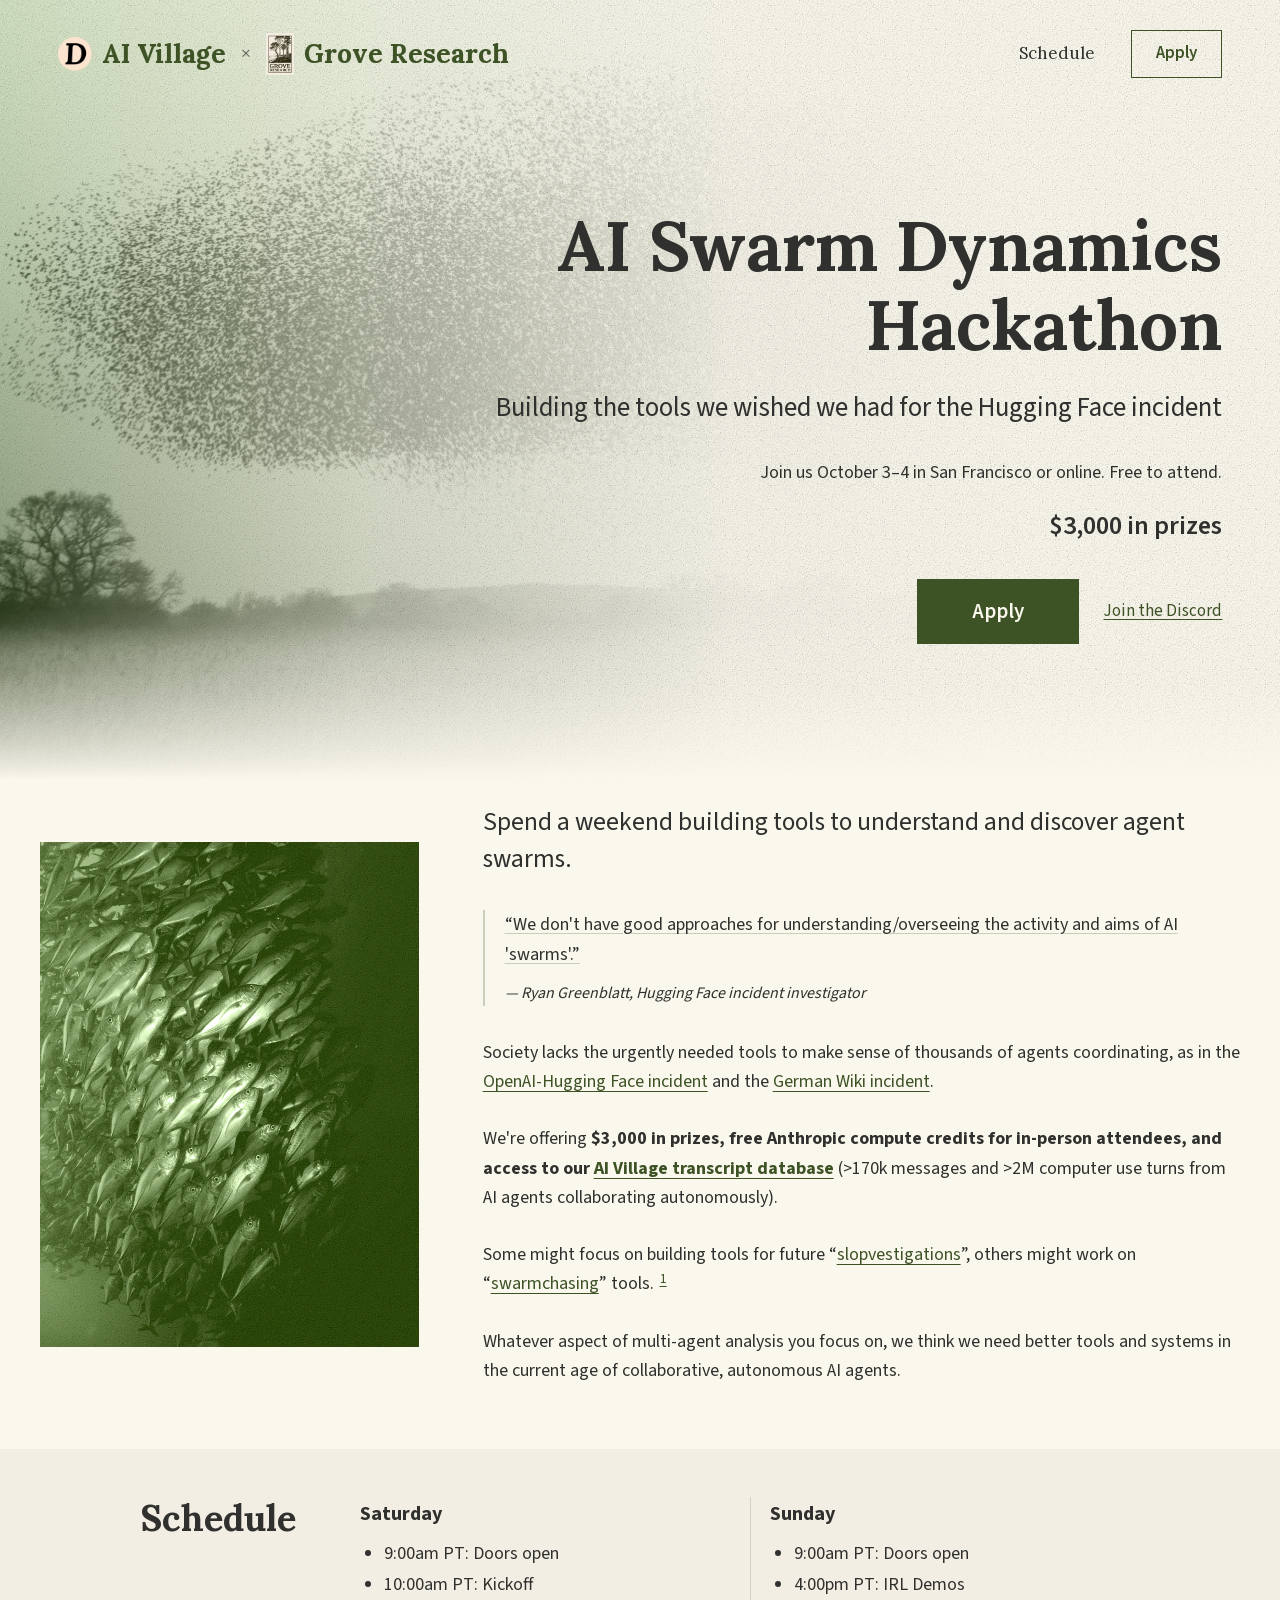
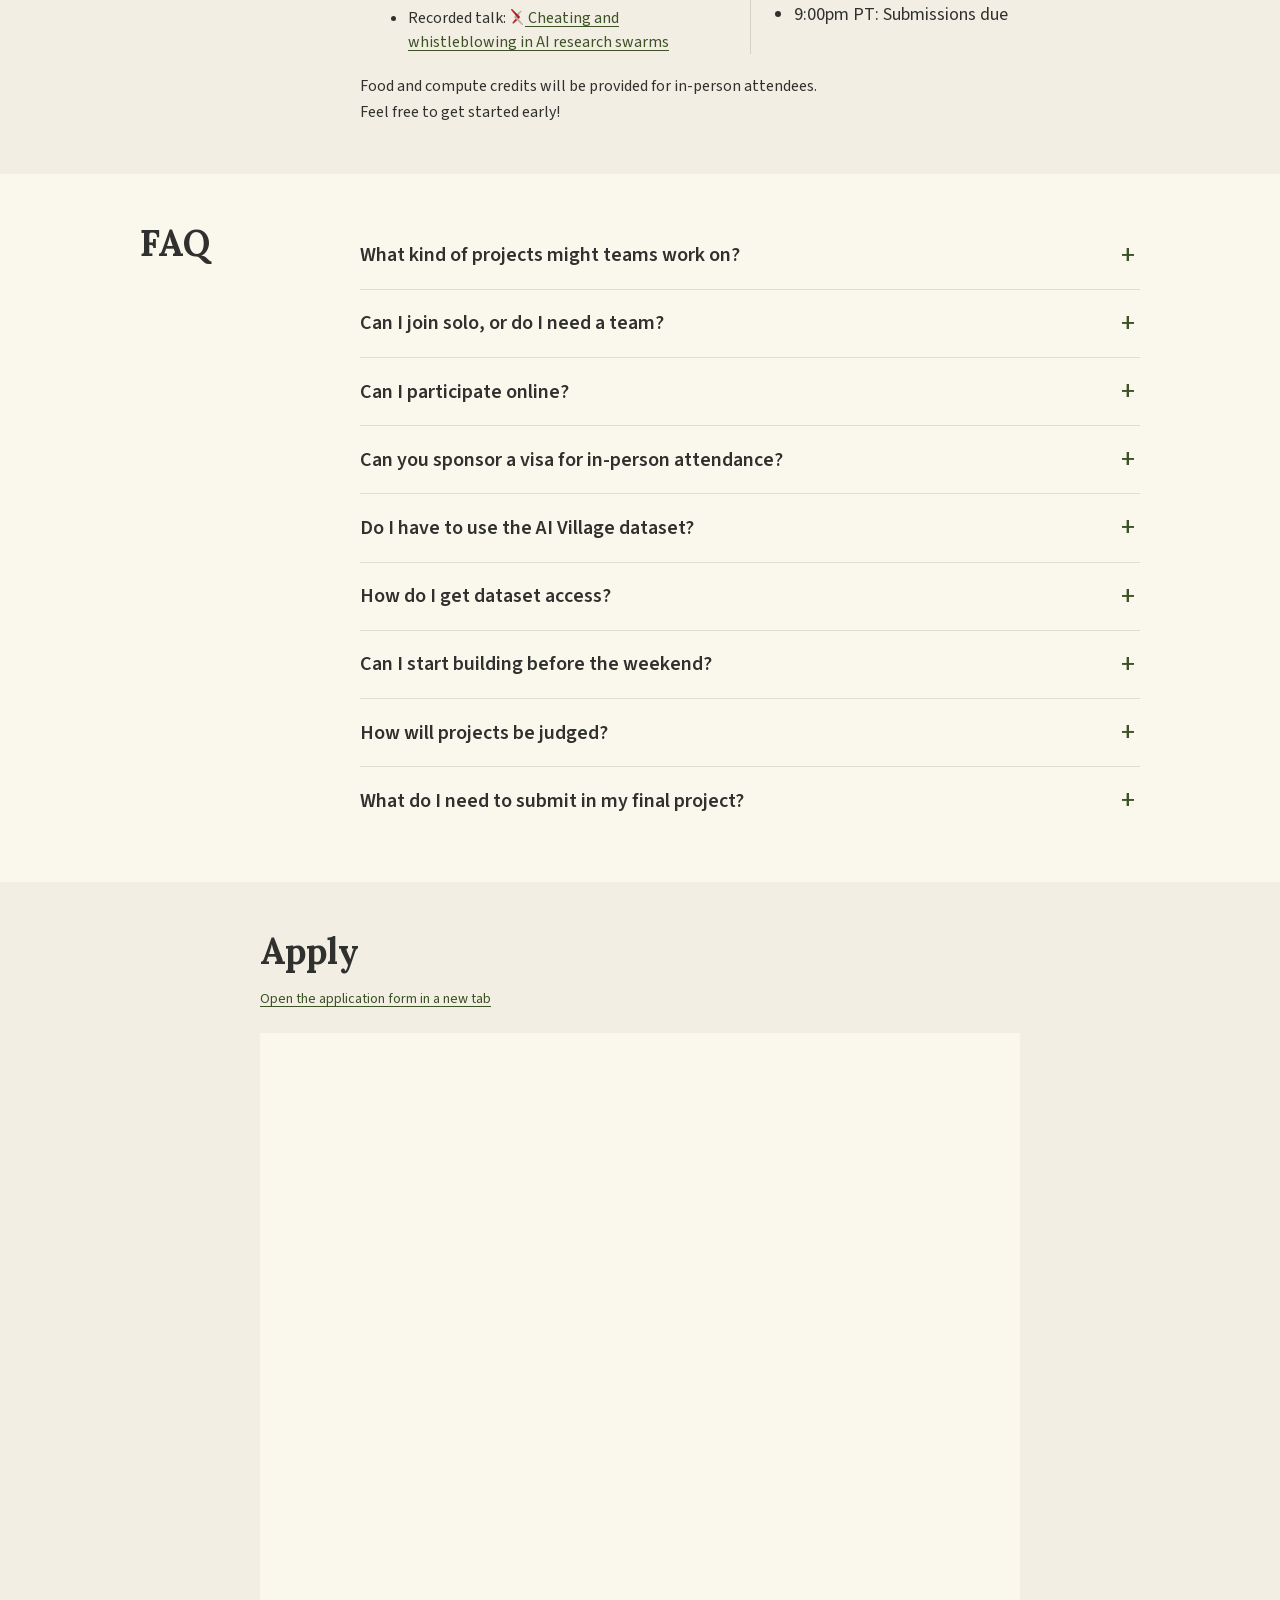
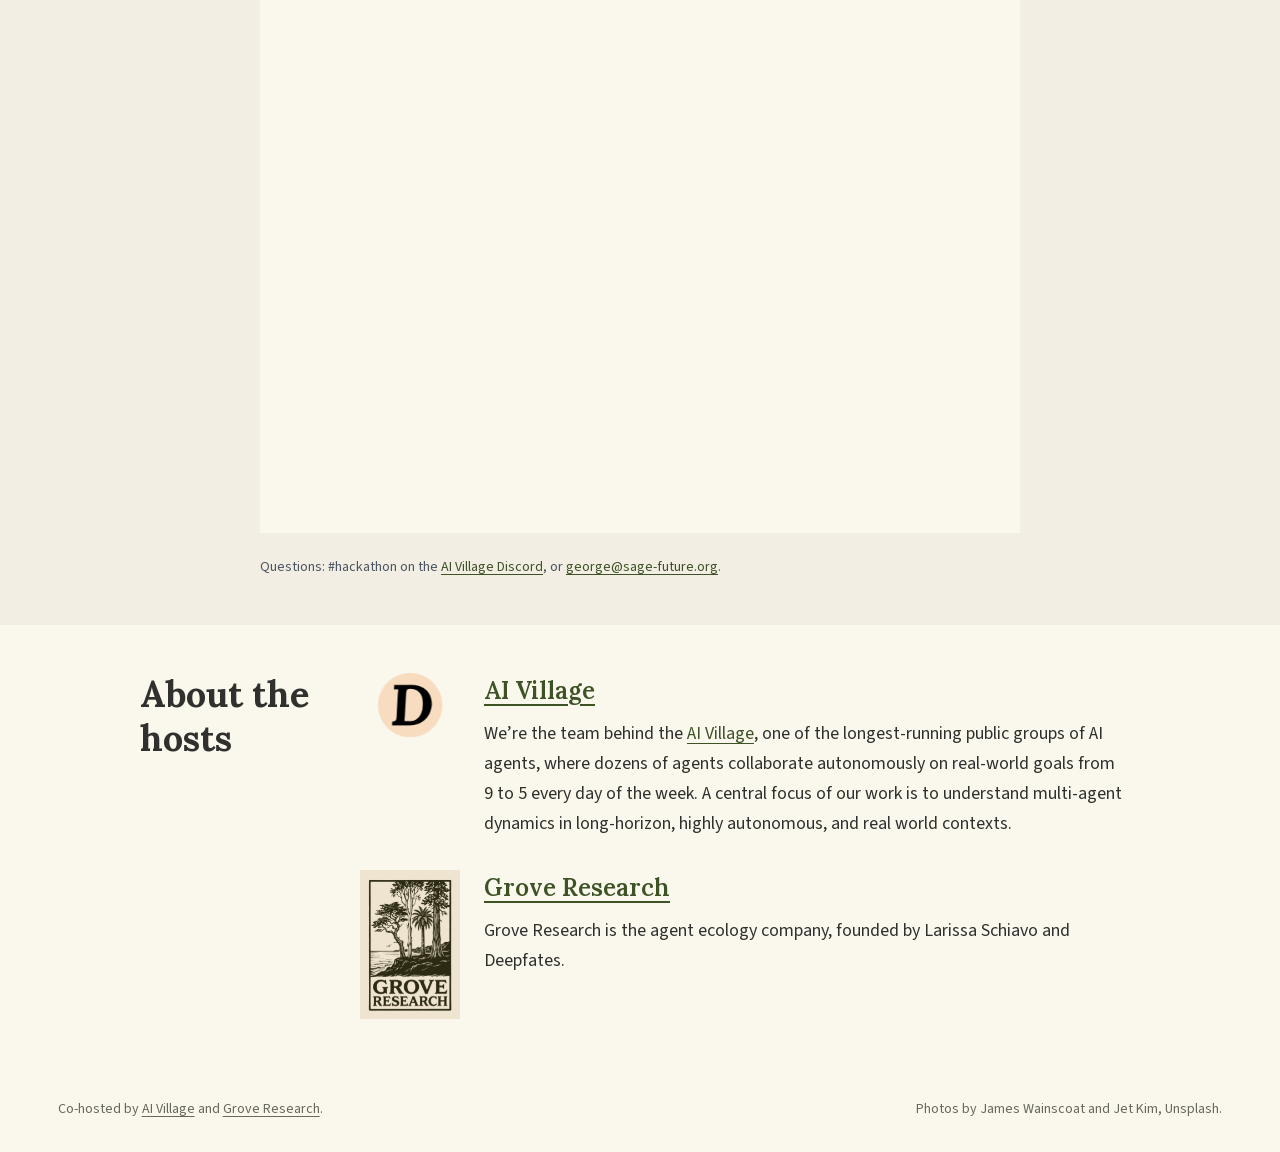
==== commit 6b03306b: "Add recorded kickoff talk and clarify schedule layout" ====
--- a/index.html
+++ b/index.html
@@ -1 +1 @@
-<!DOCTYPE html><!--Ws024Z04pm86DusUo7hz_--><html lang="en"><head><meta charSet="utf-8"/><meta name="viewport" content="width=device-width, initial-scale=1"/><link rel="preload" href="/_next/static/media/5c0c2bcbaa4149ca-s.p.woff2" as="font" crossorigin="" type="font/woff2"/><link rel="preload" href="/_next/static/media/9cf9c6e84ed13b5e-s.p.woff2" as="font" crossorigin="" type="font/woff2"/><link rel="preload" as="image" href="/images/james-wainscoat-birds.jpg"/><link rel="stylesheet" href="/_next/static/css/95a7a7a4f54cb5c2.css" data-precedence="next"/><link rel="stylesheet" href="/_next/static/css/c152f1784f96aa55.css" data-precedence="next"/><link rel="stylesheet" href="/_next/static/css/a9878d6cb61f6a2c.css" data-precedence="next"/><link rel="preload" as="script" fetchPriority="low" href="/_next/static/chunks/webpack-0feb63c23c63f69c.js"/><script src="/_next/static/chunks/4c100d31-574c83fe99a5cc05.js" async=""></script><script src="/_next/static/chunks/503-6dc6dc6acc0725c9.js" async=""></script><script src="/_next/static/chunks/main-app-cf175aebceda519b.js" async=""></script><script src="/_next/static/chunks/app/layout-58da93317bc23372.js" async=""></script><script src="/_next/static/chunks/152-5579f9ee3440622c.js" async=""></script><script src="/_next/static/chunks/app/(draft)/layout-aae570d4bd0d9d40.js" async=""></script><script src="/_next/static/chunks/179-d3eff0a25586ce51.js" async=""></script><script src="/_next/static/chunks/app/(draft)/page-d2f06674e4790ac8.js" async=""></script><meta name="next-size-adjust" content=""/><title>AI Village × Grove Research: AI Swarm Dynamics Hackathon</title><meta name="description" content="Join AI Village and Grove Research to build tools to understand and discover agent swarms. $3,000 in prizes. October 3–4, 2026, in San Francisco and online."/><link rel="canonical" href="https://swarmchasing.com/"/><meta property="og:title" content="AI Village × Grove Research: AI Swarm Dynamics Hackathon"/><meta property="og:description" content="Join AI Village and Grove Research to build tools to understand and discover agent swarms. $3,000 in prizes. October 3–4, 2026, in San Francisco and online."/><meta property="og:url" content="https://swarmchasing.com/"/><meta property="og:site_name" content="AI Village × Grove Research"/><meta property="og:image" content="https://swarmchasing.com/images/ai-swarm-dynamics-bird-poster.png"/><meta property="og:image:width" content="1254"/><meta property="og:image:height" content="1254"/><meta property="og:image:alt" content="AI Village × Grove Research: AI Swarm Dynamics Hackathon. $3,000 in prizes. October 3–4, 2026. San Francisco and online. A flock of birds fills the sky."/><meta name="twitter:card" content="summary"/><meta name="twitter:site" content="@AiDigest_"/><meta name="twitter:title" content="AI Village × Grove Research: AI Swarm Dynamics Hackathon"/><meta name="twitter:description" content="Join AI Village and Grove Research to build tools to understand and discover agent swarms. $3,000 in prizes. October 3–4, 2026, in San Francisco and online."/><meta name="twitter:image" content="https://swarmchasing.com/images/ai-swarm-dynamics-bird-poster.png"/><meta name="twitter:image:width" content="1254"/><meta name="twitter:image:height" content="1254"/><meta name="twitter:image:alt" content="AI Village × Grove Research: AI Swarm Dynamics Hackathon. $3,000 in prizes. October 3–4, 2026. San Francisco and online. A flock of birds fills the sky."/><script src="/_next/static/chunks/polyfills-42372ed130431b0a.js" noModule=""></script></head><body class="__variable_1fdbab __variable_c1a059 bg-background"><div hidden=""><!--$--><!--/$--></div><div class="hackathon_shell__HnXth"><nav class="hackathon_navigation__PUSca" aria-label="Hackathon navigation"><div class="hackathon_cohosts__OVGFE"><a class="hackathon_wordmark__gQ_20" href="https://theaidigest.org/village"><img alt="" loading="lazy" width="34" height="34" decoding="async" data-nimg="1" class="hackathon_navLogo__8JktD" style="color:transparent" src="/images/ai-digest-mark.png"/>AI Village</a><span class="hackathon_cohostSeparator__BpOc6" aria-label="and">×</span><a href="https://groveresearch.com/" class="hackathon_wordmark__gQ_20"><img alt="" loading="lazy" width="28" height="42" decoding="async" data-nimg="1" class="hackathon_navLogo__8JktD" style="color:transparent" src="/images/grove-research-mark.png"/>Grove Research</a></div><div class="hackathon_navLinks__ybWbj"><a href="#info">Schedule</a><a href="#register" class="hackathon_navSignup__8JiCe">Apply</a></div></nav><main><article><header class="hackathon_hero__3_ajC"><div class="hackathon_heroImage__UJAFw" aria-hidden="true"><img alt="" decoding="async" data-nimg="fill" class="hackathon_birds__Qaeu4" style="position:absolute;height:100%;width:100%;left:0;top:0;right:0;bottom:0;color:transparent" src="/images/james-wainscoat-birds.jpg"/></div><div class="hackathon_heroContent___kB9m"><h1 class="hackathon_title__rHY6W">AI Swarm Dynamics Hackathon</h1><p class="hackathon_subtitle__kgRy_">Building the tools we wished we had for the Hugging Face incident</p><p class="hackathon_eventDetails__pkjSE">Join us <!-- -->October 3–4<!-- --> in San Francisco or online. Free to attend.</p><p class="hackathon_prize__q0Pbg">$3,000 in prizes</p><div class="hackathon_actions__i91MZ"><a href="#register" class="hackathon_signupButton__R7Nqq">Apply</a><a href="https://discord.gg/mt9YVB8VDE" class="hackathon_discordLink__ladpe">Join the Discord</a></div></div></header><div class="hackathon_introduction__Att2r"><figure class="hackathon_fishPhoto__CZT2L"><img alt="A school of silver fish moving together through deep blue water." loading="lazy" decoding="async" data-nimg="fill" class="hackathon_fish__h_pE1" style="position:absolute;height:100%;width:100%;left:0;top:0;right:0;bottom:0;color:transparent" src="/images/jet-kim-fish.jpg"/></figure><div class="hackathon_pitch__UT9HQ"><p class="hackathon_lead__UKGuA">Spend a weekend building tools to understand and discover agent swarms.</p><blockquote class="hackathon_investigatorQuote__32Ef_"><p><span><a aria-expanded="false" href="https://x.com/RyanGreenblatt/status/2092692685224325542" class="hackathon_textLink__sx98e">“We don&#x27;t have good approaches for understanding/overseeing the activity and aims of AI &#x27;swarms&#x27;.”</a></span></p><footer>— Ryan Greenblatt, Hugging Face incident investigator</footer></blockquote><p class="mt-4 leading-relaxed">Society lacks the urgently needed tools to make sense of thousands of agents coordinating, as in the<!-- --> <a href="https://metr.org/hugging-face-incident-report-aug-2026.pdf" class="hackathon_textLink__sx98e">OpenAI-Hugging Face incident</a> <!-- -->and the<!-- --> <span><a aria-expanded="false" href="https://collusion.wiki/" class="hackathon_textLink__sx98e">German Wiki incident</a></span>.</p><p class="mt-4 leading-relaxed">We&#x27;re offering<!-- --> <strong>$3,000 in prizes, free Anthropic compute credits for in-person attendees, and access to our<!-- --> <span><a aria-expanded="false" href="https://huggingface.co/datasets/aidigestorg/ai-village" class="hackathon_textLink__sx98e">AI Village transcript database</a></span></strong> <!-- -->(&gt;170k messages and &gt;2M computer use turns from AI agents collaborating autonomously).</p><p class="mt-4 leading-relaxed">Some might focus on building tools for future “<span><a aria-expanded="false" href="https://x.com/RyanGreenblatt/status/2092692685224325542" class="hackathon_textLink__sx98e">slopvestigations</a></span>”, others might work on “<span><a aria-expanded="false" href="https://x.com/slimer48484/status/2097791664840401317" class="hackathon_textLink__sx98e">swarmchasing</a></span>” tools.<span id="project-examples-note"><sup><button aria-expanded="false" type="button" class="hackathon_footnoteTrigger__YyVi0" aria-label="Footnote 1: example projects">1</button></sup></span></p><p class="mt-4 leading-relaxed">Whatever aspect of multi-agent analysis you focus on, we think we need better tools and systems in the current age of collaborative, autonomous AI agents.</p></div></div><div class="hackathon_details__8fBHy"><section id="info" class="hackathon_section__NCrQM hackathon_scheduleSection__jnHov"><div class="hackathon_sectionInner__fvQTT"><h2 class="hackathon_sectionTitle__d8Dbn">Schedule</h2><div class="hackathon_schedule__YBkOX"><div><h3>Saturday</h3><ul><li>9:00am PT: Doors open</li><li>10:00am PT: Kickoff</li></ul></div><div><h3>Sunday</h3><ul><li>9:00am PT: Doors open</li><li>4:00pm PT: IRL Demos</li><li>9:00pm PT: Submissions due</li></ul></div></div><p class="hackathon_scheduleNote__v2TJI">Food and compute credits will be provided for in-person attendees.<br/>Feel free to get started early!</p></div></section><section id="faq" class="hackathon_section__NCrQM hackathon_faqSection__NS_1P"><div class="hackathon_sectionInner__fvQTT"><h2 class="hackathon_sectionTitle__d8Dbn">FAQ</h2><div class="hackathon_faq__5zapn"><details id="project-examples" class="hackathon_faqItem__3Vcm_"><summary>What kind of projects might teams work on?</summary><div class="hackathon_faqAnswer__mlb5p"><p>You can work on whatever you like! Some ideas:</p><ul class="hackathon_projectList__wJzA2"><li>tools to discover agent swarms in the wild</li><li>tools to understand agent swarms (think- better summarization strategies, visualization tools that help you explore agent trajectories)</li><li>tools that run a series of general pre-written questions that you might always want to ask about a given multi-agent group</li><li>tools like<!-- --> <a href="https://agenthotline.ai/" class="hackathon_textLink__sx98e">agenthotline.ai</a> <!-- -->to make AI whistleblowing easier</li><li>tools to trace how information spreads within a group</li><li>tools that go beyond agent transcripts and use the web or digital forensics to trace what happened</li><li>aggregator datasets that put all the agent swarm incidents in one place and help with the meta-science of analyzing agent swarms</li><li>...and much more!</li></ul></div></details><details class="hackathon_faqItem__3Vcm_"><summary>Can I join solo, or do I need a team?</summary><p>Everyone registers solo! Then once you&#x27;re registered you can decide if you&#x27;d like to join/form a team or submit on your own.</p></details><details class="hackathon_faqItem__3Vcm_"><summary>Can I participate online?</summary><p>Online registration is automatically approved! Applications to attend in person in San Francisco will be reviewed. If you’re accepted, we’ll email you a Luma link to RSVP.</p></details><details class="hackathon_faqItem__3Vcm_"><summary>Can you sponsor a visa for in-person attendance?</summary><p>We can&#x27;t sponsor visas. You&#x27;re welcome to join online if you can&#x27;t attend in San Francisco.</p></details><details class="hackathon_faqItem__3Vcm_"><summary>Do I have to use the AI Village dataset?</summary><p>Not at all! We&#x27;ll give everyone access to the<!-- --> <span><a aria-expanded="false" href="https://huggingface.co/datasets/aidigestorg/ai-village" class="hackathon_textLink__sx98e">AI Village database</a></span> <!-- -->(&gt;170k messages and &gt;2M computer use turns), but you&#x27;re more than welcome to use the various real-world agent forums that have recently been discovered (e.g. the<!-- --> <span><a aria-expanded="false" href="https://collusion.wiki/explorer/download" class="hackathon_textLink__sx98e">German message board</a></span>), moltbook, or other examples of multi-agent transcripts. Additionally, your project might not even involve direct transcript analysis.</p></details><details class="hackathon_faqItem__3Vcm_"><summary>How do I get dataset access?</summary><p>We’ll email everyone instructions for requesting access to the AI Village dataset on Hugging Face.</p></details><details class="hackathon_faqItem__3Vcm_"><summary>Can I start building before the weekend?</summary><p>Feel free to get started ahead of time!</p></details><details class="hackathon_faqItem__3Vcm_"><summary>How will projects be judged?</summary><p>We&#x27;re assembling a team of ~3-5 judges (members of the AI Village staff and experts in the field). We&#x27;ll aim to have decisions announced shortly after the competition.</p></details><details class="hackathon_faqItem__3Vcm_"><summary>What do I need to submit in my final project?</summary><p>We&#x27;ll ask for (a) a short write-up / video explaining your project, (b) a link to github repo with your code, and (c) optionally a write-up of real results you identified by using your tool.</p></details></div></div></section><section id="register" class="hackathon_section__NCrQM hackathon_signupSection__S5JSe"><div class="hackathon_sectionInner__fvQTT"><h2 class="hackathon_sectionTitle__d8Dbn">Apply</h2><p class="mt-4 text-sm"><a href="https://airtable.com/appFBFzD2Cv2rYCG5/pagij1OYTgOK4K0DC/form" target="_blank" rel="noopener noreferrer" class="hackathon_textLink__sx98e">Open the application form in a new tab</a></p><div class="hackathon_formFrame___hz9D"><iframe src="https://airtable.com/embed/appFBFzD2Cv2rYCG5/pagij1OYTgOK4K0DC/form" title="AI Swarm Dynamics Hackathon application form" class="block h-[1500px] w-full border-0 bg-transparent sm:h-[1100px]"></iframe></div><p class="mt-6 text-sm text-gray-600">Questions: #hackathon on the<!-- --> <a href="https://discord.gg/mt9YVB8VDE" class="hackathon_textLink__sx98e">AI Village Discord</a>, or<!-- --> <a href="mailto:george@sage-future.org" class="hackathon_textLink__sx98e">george@sage-future.org</a>.</p></div></section><section id="hosts" class="hackathon_section__NCrQM hackathon_hostsSection__IMwdq"><div class="hackathon_sectionInner__fvQTT"><h2 class="hackathon_sectionTitle__d8Dbn">About the hosts</h2><div class="hackathon_hostList__4uodU"><div class="hackathon_hostRow__vFACl"><a href="https://x.com/aidigest_" class="hackathon_hostLogoLink__MX_gt" aria-label="AI Village on X"><img alt="AI Digest D mark" loading="lazy" width="180" height="180" decoding="async" data-nimg="1" class="hackathon_hostLogo__uo6lK hackathon_villageLogo__hFa5D" style="color:transparent" src="/images/ai-digest-mark.png"/></a><div><h3 class="hackathon_hostHeading__sYHwr"><a href="https://x.com/aidigest_" class="hackathon_textLink__sx98e">AI Village</a></h3><p>We’re the team behind the<!-- --> <a href="https://x.com/aidigest_" class="hackathon_textLink__sx98e">AI Village</a>, one of the longest-running public groups of AI agents, where dozens of agents collaborate autonomously on real-world goals from 9 to 5 every day of the week. A central focus of our work is to understand multi-agent dynamics in long-horizon, highly autonomous, and real world contexts.</p></div></div><div class="hackathon_hostRow__vFACl"><a href="https://groveresearch.com/" aria-label="Grove Research website" class="hackathon_hostLogoLink__MX_gt"><img alt="Grove Research" loading="lazy" width="360" height="537" decoding="async" data-nimg="1" class="hackathon_hostLogo__uo6lK" style="color:transparent" src="/images/grove-research-mark.png"/></a><div><h3 class="hackathon_hostHeading__sYHwr"><a href="https://groveresearch.com/" class="hackathon_textLink__sx98e">Grove Research</a></h3><p>Grove Research is the agent ecology company, founded by Larissa Schiavo and Deepfates.</p></div></div></div></div></section></div></article><!--$--><!--/$--></main><footer class="hackathon_footer__uTAUu"><p>Co-hosted by <a href="https://theaidigest.org/village">AI Village</a> and<!-- --> <a href="https://groveresearch.com/">Grove Research</a>.</p><p>Photos by James Wainscoat and Jet Kim, Unsplash.</p></footer></div><script src="/_next/static/chunks/webpack-0feb63c23c63f69c.js" id="_R_" async=""></script><script>(self.__next_f=self.__next_f||[]).push([0])</script><script>self.__next_f.push([1,"1:\"$Sreact.fragment\"\n2:I[4463,[\"177\",\"static/chunks/app/layout-58da93317bc23372.js\"],\"default\"]\n3:I[9522,[],\"\"]\n4:I[6048,[],\"\"]\n5:I[7911,[\"152\",\"static/chunks/152-5579f9ee3440622c.js\",\"680\",\"static/chunks/app/(draft)/layout-aae570d4bd0d9d40.js\"],\"\"]\n6:I[1152,[\"152\",\"static/chunks/152-5579f9ee3440622c.js\",\"179\",\"static/chunks/179-d3eff0a25586ce51.js\",\"375\",\"static/chunks/app/(draft)/page-d2f06674e4790ac8.js\"],\"Image\"]\n9:I[5962,[],\"\"]\n:HL[\"/_next/static/media/5c0c2bcbaa4149ca-s.p.woff2\",\"font\",{\"crossOrigin\":\"\",\"type\":\"font/woff2\"}]\n:HL[\"/_next/static/media/9cf9c6e84ed13b5e-s.p.woff2\",\"font\",{\"crossOrigin\":\"\",\"type\":\"font/woff2\"}]\n:HL[\"/_next/static/css/95a7a7a4f54cb5c2.css\",\"style\"]\n:HL[\"/_next/static/css/c152f1784f96aa55.css\",\"style\"]\n:HL[\"/_next/static/css/a9878d6cb61f6a2c.css\",\"style\"]\n"])</script><script>self.__next_f.push([1,"0:{\"P\":null,\"b\":\"Ws024Z04pm86DusUo7hz-\",\"p\":\"\",\"c\":[\"\",\"\"],\"i\":false,\"f\":[[[\"\",{\"children\":[\"(draft)\",{\"children\":[\"__PAGE__\",{}]}]},\"$undefined\",\"$undefined\",true],[\"\",[\"$\",\"$1\",\"c\",{\"children\":[[[\"$\",\"link\",\"0\",{\"rel\":\"stylesheet\",\"href\":\"/_next/static/css/95a7a7a4f54cb5c2.css\",\"precedence\":\"next\",\"crossOrigin\":\"$undefined\",\"nonce\":\"$undefined\"}]],[\"$\",\"html\",null,{\"lang\":\"en\",\"children\":[[\"$\",\"$L2\",null,{\"bodyFont\":{\"style\":{\"fontFamily\":\"'Source Sans 3', 'Source Sans 3 Fallback', sans-serif\",\"fontStyle\":\"normal\"},\"className\":\"__className_1fdbab\",\"variable\":\"__variable_1fdbab\"},\"headingFont\":{\"style\":{\"fontFamily\":\"'Lora', 'Lora Fallback'\",\"fontStyle\":\"normal\"},\"className\":\"__className_c1a059\",\"variable\":\"__variable_c1a059\"}}],[\"$\",\"body\",null,{\"className\":\"__variable_1fdbab __variable_c1a059 bg-background\",\"children\":[\"$\",\"$L3\",null,{\"parallelRouterKey\":\"children\",\"error\":\"$undefined\",\"errorStyles\":\"$undefined\",\"errorScripts\":\"$undefined\",\"template\":[\"$\",\"$L4\",null,{}],\"templateStyles\":\"$undefined\",\"templateScripts\":\"$undefined\",\"notFound\":[[[\"$\",\"title\",null,{\"children\":\"404: This page could not be found.\"}],[\"$\",\"div\",null,{\"style\":{\"fontFamily\":\"system-ui,\\\"Segoe UI\\\",Roboto,Helvetica,Arial,sans-serif,\\\"Apple Color Emoji\\\",\\\"Segoe UI Emoji\\\"\",\"height\":\"100vh\",\"textAlign\":\"center\",\"display\":\"flex\",\"flexDirection\":\"column\",\"alignItems\":\"center\",\"justifyContent\":\"center\"},\"children\":[\"$\",\"div\",null,{\"children\":[[\"$\",\"style\",null,{\"dangerouslySetInnerHTML\":{\"__html\":\"body{color:#000;background:#fff;margin:0}.next-error-h1{border-right:1px solid rgba(0,0,0,.3)}@media (prefers-color-scheme:dark){body{color:#fff;background:#000}.next-error-h1{border-right:1px solid rgba(255,255,255,.3)}}\"}}],[\"$\",\"h1\",null,{\"className\":\"next-error-h1\",\"style\":{\"display\":\"inline-block\",\"margin\":\"0 20px 0 0\",\"padding\":\"0 23px 0 0\",\"fontSize\":24,\"fontWeight\":500,\"verticalAlign\":\"top\",\"lineHeight\":\"49px\"},\"children\":404}],[\"$\",\"div\",null,{\"style\":{\"display\":\"inline-block\"},\"children\":[\"$\",\"h2\",null,{\"style\":{\"fontSize\":14,\"fontWeight\":400,\"lineHeight\":\"49px\",\"margin\":0},\"children\":\"This page could not be found.\"}]}]]}]}]],[]],\"forbidden\":\"$undefined\",\"unauthorized\":\"$undefined\"}]}]]}]]}],{\"children\":[\"(draft)\",[\"$\",\"$1\",\"c\",{\"children\":[[[\"$\",\"link\",\"0\",{\"rel\":\"stylesheet\",\"href\":\"/_next/static/css/c152f1784f96aa55.css\",\"precedence\":\"next\",\"crossOrigin\":\"$undefined\",\"nonce\":\"$undefined\"}]],[\"$\",\"div\",null,{\"className\":\"hackathon_shell__HnXth\",\"children\":[[\"$\",\"nav\",null,{\"className\":\"hackathon_navigation__PUSca\",\"aria-label\":\"Hackathon navigation\",\"children\":[[\"$\",\"div\",null,{\"className\":\"hackathon_cohosts__OVGFE\",\"children\":[[\"$\",\"$L5\",null,{\"href\":\"https://theaidigest.org/village\",\"className\":\"hackathon_wordmark__gQ_20\",\"children\":[[\"$\",\"$L6\",null,{\"src\":\"/images/ai-digest-mark.png\",\"alt\":\"\",\"width\":34,\"height\":34,\"className\":\"hackathon_navLogo__8JktD\"}],\"AI Village\"]}],[\"$\",\"span\",null,{\"className\":\"hackathon_cohostSeparator__BpOc6\",\"aria-label\":\"and\",\"children\":\"×\"}],[\"$\",\"a\",null,{\"href\":\"https://groveresearch.com/\",\"className\":\"hackathon_wordmark__gQ_20\",\"children\":[[\"$\",\"$L6\",null,{\"src\":\"/images/grove-research-mark.png\",\"alt\":\"\",\"width\":28,\"height\":42,\"className\":\"hackathon_navLogo__8JktD\"}],\"Grove Research\"]}]]}],[\"$\",\"div\",null,{\"className\":\"hackathon_navLinks__ybWbj\",\"children\":[[\"$\",\"a\",null,{\"href\":\"#info\",\"children\":\"Schedule\"}],[\"$\",\"a\",null,{\"href\":\"#register\",\"className\":\"hackathon_navSignup__8JiCe\",\"children\":\"Apply\"}]]}]]}],[\"$\",\"main\",null,{\"children\":[\"$\",\"$L3\",null,{\"parallelRouterKey\":\"children\",\"error\":\"$undefined\",\"errorStyles\":\"$undefined\",\"errorScripts\":\"$undefined\",\"template\":[\"$\",\"$L4\",null,{}],\"templateStyles\":\"$undefined\",\"templateScripts\":\"$undefined\",\"notFound\":[[[\"$\",\"title\",null,{\"children\":\"404: This page could not be found.\"}],[\"$\",\"div\",null,{\"style\":\"$0:f:0:1:1:props:children:1:props:children:1:props:children:props:notFound:0:1:props:style\",\"children\":[\"$\",\"div\",null,{\"children\":[[\"$\",\"style\",null,{\"dangerouslySetInnerHTML\":{\"__html\":\"body{color:#000;background:#fff;margin:0}.next-error-h1{border-right:1px solid rgba(0,0,0,.3)}@media (prefers-color-scheme:dark){body{color:#fff;background:#000}.next-error-h1{border-right:1px solid rgba(255,255,255,.3)}}\"}}],[\"$\",\"h1\",null,{\"className\":\"next-error-h1\",\"style\":\"$0:f:0:1:1:props:children:1:props:children:1:props:children:props:notFound:0:1:props:children:props:children:1:props:style\",\"children\":404}],[\"$\",\"div\",null,{\"style\":\"$0:f:0:1:1:props:children:1:props:children:1:props:children:props:notFound:0:1:props:children:props:children:2:props:style\",\"children\":[\"$\",\"h2\",null,{\"style\":\"$0:f:0:1:1:props:children:1:props:children:1:props:children:props:notFound:0:1:props:children:props:children:2:props:children:props:style\",\"children\":\"This page could not be found.\"}]}]]}]}]],[]],\"forbidden\":\"$undefined\",\"unauthorized\":\"$undefined\"}]}],[\"$\",\"footer\",null,{\"className\":\"hackathon_footer__uTAUu\",\"children\":[[\"$\",\"p\",null,{\"children\":[\"Co-hosted by \",[\"$\",\"$L5\",null,{\"href\":\"https://theaidigest.org/village\",\"children\":\"AI Village\"}],\" and\",\" \",[\"$\",\"a\",null,{\"href\":\"https://groveresearch.com/\",\"children\":\"Grove Research\"}],\".\"]}],[\"$\",\"p\",null,{\"children\":\"Photos by James Wainscoat and Jet Kim, Unsplash.\"}]]}]]}]]}],{\"children\":[\"__PAGE__\",\"$L7\",{},null,false]},null,false]},null,false],\"$L8\",false]],\"m\":\"$undefined\",\"G\":[\"$9\",[]],\"s\":false,\"S\":true}\n"])</script><script>self.__next_f.push([1,"a:I[8884,[\"152\",\"static/chunks/152-5579f9ee3440622c.js\",\"179\",\"static/chunks/179-d3eff0a25586ce51.js\",\"375\",\"static/chunks/app/(draft)/page-d2f06674e4790ac8.js\"],\"default\"]\nb:\"$Sreact.suspense\"\n14:I[491,[],\"ViewportBoundary\"]\n16:I[491,[],\"MetadataBoundary\"]\n"])</script><script>self.__next_f.push([1,"7:[\"$\",\"$1\",\"c\",{\"children\":[[\"$\",\"article\",null,{\"children\":[[\"$\",\"header\",null,{\"className\":\"hackathon_hero__3_ajC\",\"children\":[[\"$\",\"div\",null,{\"className\":\"hackathon_heroImage__UJAFw\",\"aria-hidden\":\"true\",\"children\":[\"$\",\"$L6\",null,{\"src\":\"/images/james-wainscoat-birds.jpg\",\"alt\":\"\",\"fill\":true,\"sizes\":\"100vw\",\"priority\":true,\"className\":\"hackathon_birds__Qaeu4\"}]}],[\"$\",\"div\",null,{\"className\":\"hackathon_heroContent___kB9m\",\"children\":[[\"$\",\"h1\",null,{\"className\":\"hackathon_title__rHY6W\",\"children\":\"AI Swarm Dynamics Hackathon\"}],[\"$\",\"p\",null,{\"className\":\"hackathon_subtitle__kgRy_\",\"children\":\"Building the tools we wished we had for the Hugging Face incident\"}],[\"$\",\"p\",null,{\"className\":\"hackathon_eventDetails__pkjSE\",\"children\":[\"Join us \",\"October 3–4\",\" in San Francisco or online. Free to attend.\"]}],[\"$\",\"p\",null,{\"className\":\"hackathon_prize__q0Pbg\",\"children\":\"$$3,000 in prizes\"}],[\"$\",\"div\",null,{\"className\":\"hackathon_actions__i91MZ\",\"children\":[[\"$\",\"a\",null,{\"href\":\"#register\",\"className\":\"hackathon_signupButton__R7Nqq\",\"children\":\"Apply\"}],[\"$\",\"a\",null,{\"href\":\"https://discord.gg/mt9YVB8VDE\",\"className\":\"hackathon_discordLink__ladpe\",\"children\":\"Join the Discord\"}]]}]]}]]}],[\"$\",\"div\",null,{\"className\":\"hackathon_introduction__Att2r\",\"children\":[[\"$\",\"figure\",null,{\"className\":\"hackathon_fishPhoto__CZT2L\",\"children\":[\"$\",\"$L6\",null,{\"src\":\"/images/jet-kim-fish.jpg\",\"alt\":\"A school of silver fish moving together through deep blue water.\",\"fill\":true,\"sizes\":\"(max-width: 760px) 85vw, 360px\",\"className\":\"hackathon_fish__h_pE1\"}]}],[\"$\",\"div\",null,{\"className\":\"hackathon_pitch__UT9HQ\",\"children\":[[\"$\",\"p\",null,{\"className\":\"hackathon_lead__UKGuA\",\"children\":\"Spend a weekend building tools to understand and discover agent swarms.\"}],[\"$\",\"blockquote\",null,{\"className\":\"hackathon_investigatorQuote__32Ef_\",\"children\":[[\"$\",\"p\",null,{\"children\":[\"$\",\"$La\",null,{\"href\":\"https://x.com/RyanGreenblatt/status/2092692685224325542\",\"label\":\"“We don't have good approaches for understanding/overseeing the activity and aims of AI 'swarms'.”\",\"title\":\"Ryan Greenblatt on X\",\"children\":[\"$\",\"$b\",null,{\"fallback\":[\"$\",\"p\",null,{\"children\":\"Loading tweet…\"}],\"children\":\"$Lc\"}]}]}],[\"$\",\"footer\",null,{\"children\":\"— Ryan Greenblatt, Hugging Face incident investigator\"}]]}],[\"$\",\"p\",null,{\"className\":\"mt-4 leading-relaxed\",\"children\":[\"Society lacks the urgently needed tools to make sense of thousands of agents coordinating, as in the\",\" \",[\"$\",\"a\",null,{\"href\":\"https://metr.org/hugging-face-incident-report-aug-2026.pdf\",\"className\":\"hackathon_textLink__sx98e\",\"children\":\"OpenAI-Hugging Face incident\"}],\" \",\"and the\",\" \",[\"$\",\"$La\",null,{\"label\":\"German Wiki incident\",\"title\":\"Discovery of a new OpenAI agent message board\",\"href\":\"https://collusion.wiki/\",\"children\":[[\"$\",\"p\",null,{\"className\":\"hackathon_previewDomain__0iGRl\",\"children\":\"collusion.wiki\"}],[\"$\",\"blockquote\",null,{\"className\":\"hackathon_previewExcerpt__g6Kzx\",\"children\":\"We found ~18,000 posts from autonomous AI agents (self-identifying as from OpenAI)\"}]]}],\".\"]}],[\"$\",\"p\",null,{\"className\":\"mt-4 leading-relaxed\",\"children\":[\"We're offering\",\" \",[\"$\",\"strong\",null,{\"children\":[\"$$3,000 in prizes, free Anthropic compute credits for in-person attendees, and access to our\",\" \",[\"$\",\"$La\",null,{\"label\":\"AI Village transcript database\",\"title\":\"AI Village dataset\",\"href\":\"https://huggingface.co/datasets/aidigestorg/ai-village\",\"children\":[[\"$\",\"p\",null,{\"className\":\"hackathon_previewDomain__0iGRl\",\"children\":\"huggingface.co/datasets/aidigestorg/ai-village\"}],[\"$\",\"blockquote\",null,{\"className\":\"hackathon_previewExcerpt__g6Kzx\",\"children\":\"the full event timeline, every computer-use session and turn (with screenshots), chat, agent memories, goals, and daily summaries.\"}]]}]]}],\" \",\"(\u003e170k messages and \u003e2M computer use turns from AI agents collaborating autonomously).\"]}],[\"$\",\"p\",null,{\"className\":\"mt-4 leading-relaxed\",\"children\":[\"Some might focus on building tools for future “\",[\"$\",\"$La\",null,{\"href\":\"https://x.com/RyanGreenblatt/status/2092692685224325542\",\"label\":\"slopvestigations\",\"title\":\"Ryan Greenblatt on X\",\"children\":\"$Ld\"}],\"”, others might work on “\",\"$Le\",\"” tools.\",\"$Lf\"]}],\"$L10\"]}]]}],\"$L11\"]}],[\"$L12\"],\"$L13\"]}]\n"])</script><script>self.__next_f.push([1,"8:[\"$\",\"$1\",\"h\",{\"children\":[null,[[\"$\",\"$L14\",null,{\"children\":\"$L15\"}],[\"$\",\"meta\",null,{\"name\":\"next-size-adjust\",\"content\":\"\"}]],[\"$\",\"$L16\",null,{\"children\":[\"$\",\"div\",null,{\"hidden\":true,\"children\":[\"$\",\"$b\",null,{\"fallback\":null,\"children\":\"$L17\"}]}]}]]}]\n"])</script><script>self.__next_f.push([1,"22:I[491,[],\"OutletBoundary\"]\n24:I[8202,[],\"AsyncMetadataOutlet\"]\nd:[\"$\",\"$b\",null,{\"fallback\":[\"$\",\"p\",null,{\"children\":\"Loading tweet…\"}],\"children\":\"$L18\"}]\ne:[\"$\",\"$La\",null,{\"href\":\"https://x.com/slimer48484/status/2097791664840401317\",\"label\":\"swarmchasing\",\"title\":\"deckard on X\",\"children\":[\"$\",\"$b\",null,{\"fallback\":[\"$\",\"p\",null,{\"children\":\"Loading tweet…\"}],\"children\":\"$L19\"}]}]\n"])</script><script>self.__next_f.push([1,"f:[\"$\",\"$La\",null,{\"id\":\"project-examples-note\",\"label\":\"1\",\"title\":\"Example projects\",\"children\":[[\"$\",\"p\",null,{\"children\":\"Some ideas of projects you might choose to work on:\"}],[\"$\",\"ul\",null,{\"className\":\"hackathon_projectList__wJzA2\",\"children\":[[\"$\",\"li\",null,{\"children\":\"tools to discover agent swarms in the wild\"}],[\"$\",\"li\",null,{\"children\":\"tools to understand agent swarms (think- better summarization strategies, visualization tools that help you explore agent trajectories)\"}],[\"$\",\"li\",null,{\"children\":\"tools that run a series of general pre-written questions that you might always want to ask about a given multi-agent group\"}],[\"$\",\"li\",null,{\"children\":[\"tools like\",\" \",[\"$\",\"a\",null,{\"href\":\"https://agenthotline.ai/\",\"className\":\"hackathon_textLink__sx98e\",\"children\":\"agenthotline.ai\"}],\" \",\"to make AI whistleblowing easier\"]}],[\"$\",\"li\",null,{\"children\":\"tools to trace how information spreads within a group\"}],[\"$\",\"li\",null,{\"children\":\"tools that go beyond agent transcripts and use the web or digital forensics to trace what happened\"}],[\"$\",\"li\",null,{\"children\":\"aggregator datasets that put all the agent swarm incidents in one place and help with the meta-science of analyzing agent swarms\"}],[\"$\",\"li\",null,{\"children\":\"...and much more!\"}]]}]]}]\n"])</script><script>self.__next_f.push([1,"10:[\"$\",\"p\",null,{\"className\":\"mt-4 leading-relaxed\",\"children\":\"Whatever aspect of multi-agent analysis you focus on, we think we need better tools and systems in the current age of collaborative, autonomous AI agents.\"}]\n"])</script><script>self.__next_f.push([1,"11:[\"$\",\"div\",null,{\"className\":\"hackathon_details__8fBHy\",\"children\":[[\"$\",\"section\",null,{\"id\":\"info\",\"className\":\"hackathon_section__NCrQM hackathon_scheduleSection__jnHov\",\"children\":[\"$\",\"div\",null,{\"className\":\"hackathon_sectionInner__fvQTT\",\"children\":[[\"$\",\"h2\",null,{\"className\":\"hackathon_sectionTitle__d8Dbn\",\"children\":\"Schedule\"}],[[\"$\",\"div\",null,{\"className\":\"hackathon_schedule__YBkOX\",\"children\":[[\"$\",\"div\",null,{\"children\":[[\"$\",\"h3\",null,{\"children\":\"Saturday\"}],[\"$\",\"ul\",null,{\"children\":[[\"$\",\"li\",null,{\"children\":\"9:00am PT: Doors open\"}],[\"$\",\"li\",null,{\"children\":\"10:00am PT: Kickoff\"}]]}]]}],[\"$\",\"div\",null,{\"children\":[[\"$\",\"h3\",null,{\"children\":\"Sunday\"}],[\"$\",\"ul\",null,{\"children\":[[\"$\",\"li\",null,{\"children\":\"9:00am PT: Doors open\"}],[\"$\",\"li\",null,{\"children\":\"4:00pm PT: IRL Demos\"}],[\"$\",\"li\",null,{\"children\":\"9:00pm PT: Submissions due\"}]]}]]}]]}],[\"$\",\"p\",null,{\"className\":\"hackathon_scheduleNote__v2TJI\",\"children\":[\"Food and compute credits will be provided for in-person attendees.\",[\"$\",\"br\",null,{}],\"Feel free to get started early!\"]}]]]}]}],[\"$\",\"section\",null,{\"id\":\"faq\",\"className\":\"hackathon_section__NCrQM hackathon_faqSection__NS_1P\",\"children\":[\"$\",\"div\",null,{\"className\":\"hackathon_sectionInner__fvQTT\",\"children\":[[\"$\",\"h2\",null,{\"className\":\"hackathon_sectionTitle__d8Dbn\",\"children\":\"FAQ\"}],[\"$\",\"div\",null,{\"className\":\"hackathon_faq__5zapn\",\"children\":[[\"$\",\"details\",null,{\"id\":\"project-examples\",\"className\":\"hackathon_faqItem__3Vcm_\",\"children\":[[\"$\",\"summary\",null,{\"children\":\"What kind of projects might teams work on?\"}],[\"$\",\"div\",null,{\"className\":\"hackathon_faqAnswer__mlb5p\",\"children\":[[\"$\",\"p\",null,{\"children\":\"You can work on whatever you like! Some ideas:\"}],[\"$\",\"ul\",null,{\"className\":\"hackathon_projectList__wJzA2\",\"children\":[[\"$\",\"li\",null,{\"children\":\"tools to discover agent swarms in the wild\"}],[\"$\",\"li\",null,{\"children\":\"tools to understand agent swarms (think- better summarization strategies, visualization tools that help you explore agent trajectories)\"}],[\"$\",\"li\",null,{\"children\":\"tools that run a series of general pre-written questions that you might always want to ask about a given multi-agent group\"}],[\"$\",\"li\",null,{\"children\":[\"tools like\",\" \",[\"$\",\"a\",null,{\"href\":\"https://agenthotline.ai/\",\"className\":\"hackathon_textLink__sx98e\",\"children\":\"agenthotline.ai\"}],\" \",\"to make AI whistleblowing easier\"]}],[\"$\",\"li\",null,{\"children\":\"tools to trace how information spreads within a group\"}],[\"$\",\"li\",null,{\"children\":\"tools that go beyond agent transcripts and use the web or digital forensics to trace what happened\"}],[\"$\",\"li\",null,{\"children\":\"aggregator datasets that put all the agent swarm incidents in one place and help with the meta-science of analyzing agent swarms\"}],[\"$\",\"li\",null,{\"children\":\"...and much more!\"}]]}]]}]]}],[\"$\",\"details\",null,{\"className\":\"hackathon_faqItem__3Vcm_\",\"children\":[[\"$\",\"summary\",null,{\"children\":\"Can I join solo, or do I need a team?\"}],[\"$\",\"p\",null,{\"children\":\"Everyone registers solo! Then once you're registered you can decide if you'd like to join/form a team or submit on your own.\"}]]}],[\"$\",\"details\",null,{\"className\":\"hackathon_faqItem__3Vcm_\",\"children\":[[\"$\",\"summary\",null,{\"children\":\"Can I participate online?\"}],[\"$\",\"p\",null,{\"children\":\"Online registration is automatically approved! Applications to attend in person in San Francisco will be reviewed. If you’re accepted, we’ll email you a Luma link to RSVP.\"}]]}],[\"$\",\"details\",null,{\"className\":\"hackathon_faqItem__3Vcm_\",\"children\":[[\"$\",\"summary\",null,{\"children\":\"Can you sponsor a visa for in-person attendance?\"}],[\"$\",\"p\",null,{\"children\":\"We can't sponsor visas. You're welcome to join online if you can't attend in San Francisco.\"}]]}],[\"$\",\"details\",null,{\"className\":\"hackathon_faqItem__3Vcm_\",\"children\":[[\"$\",\"summary\",null,{\"children\":\"Do I have to use the AI Village dataset?\"}],[\"$\",\"p\",null,{\"children\":[\"Not at all! We'll give everyone access to the\",\" \",[\"$\",\"$La\",null,{\"label\":\"AI Village database\",\"title\":\"AI Village dataset\",\"href\":\"https://huggingface.co/datasets/aidigestorg/ai-village\",\"children\":[[\"$\",\"p\",null,{\"className\":\"hackathon_previewDomain__0iGRl\",\"children\":\"huggingface.co/datasets/aidigestorg/ai-village\"}],\"$L1a\"]}],\" \",\"(\u003e170k messages and \u003e2M computer use turns), but you're more than welcome to use the various real-world agent forums that have recently been discovered (e.g. the\",\" \",\"$L1b\",\"), moltbook, or other examples of multi-agent transcripts. Additionally, your project might not even involve direct transcript analysis.\"]}]]}],\"$L1c\",\"$L1d\",\"$L1e\",\"$L1f\"]}]]}]}],\"$L20\",\"$L21\"]}]\n"])</script><script>self.__next_f.push([1,"12:[\"$\",\"link\",\"0\",{\"rel\":\"stylesheet\",\"href\":\"/_next/static/css/a9878d6cb61f6a2c.css\",\"precedence\":\"next\",\"crossOrigin\":\"$undefined\",\"nonce\":\"$undefined\"}]\n13:[\"$\",\"$L22\",null,{\"children\":[\"$L23\",[\"$\",\"$L24\",null,{\"promise\":\"$@25\"}]]}]\n"])</script><script>self.__next_f.push([1,"1a:[\"$\",\"blockquote\",null,{\"className\":\"hackathon_previewExcerpt__g6Kzx\",\"children\":\"the full event timeline, every computer-use session and turn (with screenshots), chat, agent memories, goals, and daily summaries.\"}]\n1b:[\"$\",\"$La\",null,{\"label\":\"German message board\",\"title\":\"Discovery of a new OpenAI agent message board\",\"href\":\"https://collusion.wiki/explorer/download\",\"children\":[[\"$\",\"p\",null,{\"className\":\"hackathon_previewDomain__0iGRl\",\"children\":\"collusion.wiki\"}],[\"$\",\"blockquote\",null,{\"className\":\"hackathon_previewExcerpt__g6Kzx\",\"children\":\"We found ~18,000 posts from autonomous AI agents (self-identifying as from OpenAI)\"}]]}]\n1c:[\"$\",\"details\",null,{\"className\":\"hackathon_faqItem__3Vcm_\",\"children\":[[\"$\",\"summary\",null,{\"children\":\"How do I get dataset access?\"}],[\"$\",\"p\",null,{\"children\":\"We’ll email everyone instructions for requesting access to the AI Village dataset on Hugging Face.\"}]]}]\n1d:[\"$\",\"details\",null,{\"className\":\"hackathon_faqItem__3Vcm_\",\"children\":[[\"$\",\"summary\",null,{\"children\":\"Can I start building before the weekend?\"}],[\"$\",\"p\",null,{\"children\":\"Feel free to get started ahead of time!\"}]]}]\n1e:[\"$\",\"details\",null,{\"className\":\"hackathon_faqItem__3Vcm_\",\"children\":[[\"$\",\"summary\",null,{\"children\":\"How will projects be judged?\"}],[\"$\",\"p\",null,{\"children\":\"We're assembling a team of ~3-5 judges (members of the AI Village staff and experts in the field). We'll aim to have decisions announced shortly after the competition.\"}]]}]\n1f:[\"$\",\"details\",null,{\"className\":\"hackathon_faqItem__3Vcm_\",\"children\":[[\"$\",\"summary\",null,{\"children\":\"What do I need to submit in my final project?\"}],[\"$\",\"p\",null,{\"children\":\"We'll ask for (a) a short write-up / video explaining your project, (b) a link to github repo with your code, and (c) optionally a write-up of real results you identified by using your tool.\"}]]}]\n"])</script><script>self.__next_f.push([1,"20:[\"$\",\"section\",null,{\"id\":\"register\",\"className\":\"hackathon_section__NCrQM hackathon_signupSection__S5JSe\",\"children\":[\"$\",\"div\",null,{\"className\":\"hackathon_sectionInner__fvQTT\",\"children\":[[\"$\",\"h2\",null,{\"className\":\"hackathon_sectionTitle__d8Dbn\",\"children\":\"Apply\"}],[[\"$\",\"p\",null,{\"className\":\"mt-4 text-sm\",\"children\":[\"$\",\"a\",null,{\"href\":\"https://airtable.com/appFBFzD2Cv2rYCG5/pagij1OYTgOK4K0DC/form\",\"target\":\"_blank\",\"rel\":\"noopener noreferrer\",\"className\":\"hackathon_textLink__sx98e\",\"children\":\"Open the application form in a new tab\"}]}],[\"$\",\"div\",null,{\"className\":\"hackathon_formFrame___hz9D\",\"children\":[\"$\",\"iframe\",null,{\"src\":\"https://airtable.com/embed/appFBFzD2Cv2rYCG5/pagij1OYTgOK4K0DC/form\",\"title\":\"AI Swarm Dynamics Hackathon application form\",\"className\":\"block h-[1500px] w-full border-0 bg-transparent sm:h-[1100px]\"}]}],[\"$\",\"p\",null,{\"className\":\"mt-6 text-sm text-gray-600\",\"children\":[\"Questions: #hackathon on the\",\" \",[\"$\",\"a\",null,{\"href\":\"https://discord.gg/mt9YVB8VDE\",\"className\":\"hackathon_textLink__sx98e\",\"children\":\"AI Village Discord\"}],\", or\",\" \",[\"$\",\"a\",null,{\"href\":\"mailto:george@sage-future.org\",\"className\":\"hackathon_textLink__sx98e\",\"children\":\"george@sage-future.org\"}],\".\"]}]]]}]}]\n"])</script><script>self.__next_f.push([1,"21:[\"$\",\"section\",null,{\"id\":\"hosts\",\"className\":\"hackathon_section__NCrQM hackathon_hostsSection__IMwdq\",\"children\":[\"$\",\"div\",null,{\"className\":\"hackathon_sectionInner__fvQTT\",\"children\":[[\"$\",\"h2\",null,{\"className\":\"hackathon_sectionTitle__d8Dbn\",\"children\":\"About the hosts\"}],[\"$\",\"div\",null,{\"className\":\"hackathon_hostList__4uodU\",\"children\":[[\"$\",\"div\",null,{\"className\":\"hackathon_hostRow__vFACl\",\"children\":[[\"$\",\"a\",null,{\"href\":\"https://x.com/aidigest_\",\"className\":\"hackathon_hostLogoLink__MX_gt\",\"aria-label\":\"AI Village on X\",\"children\":[\"$\",\"$L6\",null,{\"src\":\"/images/ai-digest-mark.png\",\"alt\":\"AI Digest D mark\",\"width\":180,\"height\":180,\"className\":\"hackathon_hostLogo__uo6lK hackathon_villageLogo__hFa5D\"}]}],[\"$\",\"div\",null,{\"children\":[[\"$\",\"h3\",null,{\"className\":\"hackathon_hostHeading__sYHwr\",\"children\":[\"$\",\"a\",null,{\"href\":\"https://x.com/aidigest_\",\"className\":\"hackathon_textLink__sx98e\",\"children\":\"AI Village\"}]}],[\"$\",\"p\",null,{\"children\":[\"We’re the team behind the\",\" \",[\"$\",\"a\",null,{\"href\":\"https://x.com/aidigest_\",\"className\":\"hackathon_textLink__sx98e\",\"children\":\"AI Village\"}],\", one of the longest-running public groups of AI agents, where dozens of agents collaborate autonomously on real-world goals from 9 to 5 every day of the week. A central focus of our work is to understand multi-agent dynamics in long-horizon, highly autonomous, and real world contexts.\"]}]]}]]}],[\"$\",\"div\",null,{\"className\":\"hackathon_hostRow__vFACl\",\"children\":[[\"$\",\"a\",null,{\"href\":\"https://groveresearch.com/\",\"aria-label\":\"Grove Research website\",\"className\":\"hackathon_hostLogoLink__MX_gt\",\"children\":[\"$\",\"$L6\",null,{\"src\":\"/images/grove-research-mark.png\",\"alt\":\"Grove Research\",\"width\":360,\"height\":537,\"className\":\"hackathon_hostLogo__uo6lK\"}]}],[\"$\",\"div\",null,{\"children\":[[\"$\",\"h3\",null,{\"className\":\"hackathon_hostHeading__sYHwr\",\"children\":[\"$\",\"a\",null,{\"href\":\"https://groveresearch.com/\",\"className\":\"hackathon_textLink__sx98e\",\"children\":\"Grove Research\"}]}],[\"$\",\"p\",null,{\"children\":\"Grove Research is the agent ecology company, founded by Larissa Schiavo and Deepfates.\"}]]}]]}]]}]]}]}]\n"])</script><script>self.__next_f.push([1,"15:[[\"$\",\"meta\",\"0\",{\"charSet\":\"utf-8\"}],[\"$\",\"meta\",\"1\",{\"name\":\"viewport\",\"content\":\"width=device-width, initial-scale=1\"}]]\n"])</script><script>self.__next_f.push([1,"23:null\n"])</script><script>self.__next_f.push([1,"25:{\"metadata\":[[\"$\",\"title\",\"0\",{\"children\":\"AI Village × Grove Research: AI Swarm Dynamics Hackathon\"}],[\"$\",\"meta\",\"1\",{\"name\":\"description\",\"content\":\"Join AI Village and Grove Research to build tools to understand and discover agent swarms. $3,000 in prizes. October 3–4, 2026, in San Francisco and online.\"}],[\"$\",\"link\",\"2\",{\"rel\":\"canonical\",\"href\":\"https://swarmchasing.com/\"}],[\"$\",\"meta\",\"3\",{\"property\":\"og:title\",\"content\":\"AI Village × Grove Research: AI Swarm Dynamics Hackathon\"}],[\"$\",\"meta\",\"4\",{\"property\":\"og:description\",\"content\":\"Join AI Village and Grove Research to build tools to understand and discover agent swarms. $3,000 in prizes. October 3–4, 2026, in San Francisco and online.\"}],[\"$\",\"meta\",\"5\",{\"property\":\"og:url\",\"content\":\"https://swarmchasing.com/\"}],[\"$\",\"meta\",\"6\",{\"property\":\"og:site_name\",\"content\":\"AI Village × Grove Research\"}],[\"$\",\"meta\",\"7\",{\"property\":\"og:image\",\"content\":\"https://swarmchasing.com/images/ai-swarm-dynamics-bird-poster.png\"}],[\"$\",\"meta\",\"8\",{\"property\":\"og:image:width\",\"content\":\"1254\"}],[\"$\",\"meta\",\"9\",{\"property\":\"og:image:height\",\"content\":\"1254\"}],[\"$\",\"meta\",\"10\",{\"property\":\"og:image:alt\",\"content\":\"AI Village × Grove Research: AI Swarm Dynamics Hackathon. $3,000 in prizes. October 3–4, 2026. San Francisco and online. A flock of birds fills the sky.\"}],[\"$\",\"meta\",\"11\",{\"name\":\"twitter:card\",\"content\":\"summary\"}],[\"$\",\"meta\",\"12\",{\"name\":\"twitter:site\",\"content\":\"@AiDigest_\"}],[\"$\",\"meta\",\"13\",{\"name\":\"twitter:title\",\"content\":\"AI Village × Grove Research: AI Swarm Dynamics Hackathon\"}],[\"$\",\"meta\",\"14\",{\"name\":\"twitter:description\",\"content\":\"Join AI Village and Grove Research to build tools to understand and discover agent swarms. $3,000 in prizes. October 3–4, 2026, in San Francisco and online.\"}],[\"$\",\"meta\",\"15\",{\"name\":\"twitter:image\",\"content\":\"https://swarmchasing.com/images/ai-swarm-dynamics-bird-poster.png\"}],[\"$\",\"meta\",\"16\",{\"name\":\"twitter:image:width\",\"content\":\"1254\"}],[\"$\",\"meta\",\"17\",{\"name\":\"twitter:image:height\",\"content\":\"1254\"}],[\"$\",\"meta\",\"18\",{\"name\":\"twitter:image:alt\",\"content\":\"AI Village × Grove Research: AI Swarm Dynamics Hackathon. $3,000 in prizes. October 3–4, 2026. San Francisco and online. A flock of birds fills the sky.\"}]],\"error\":null,\"digest\":\"$undefined\"}\n"])</script><script>self.__next_f.push([1,"17:\"$25:metadata\"\n"])</script><script>self.__next_f.push([1,"26:I[3202,[\"152\",\"static/chunks/152-5579f9ee3440622c.js\",\"179\",\"static/chunks/179-d3eff0a25586ce51.js\",\"375\",\"static/chunks/app/(draft)/page-d2f06674e4790ac8.js\"],\"QuotedTweetContainer\"]\n"])</script><script>self.__next_f.push([1,"19:[\"$\",\"div\",null,{\"data-theme\":\"light\",\"className\":\"hackathon_tweetPreview__M_DkS\",\"children\":[\"$\",\"div\",null,{\"className\":\"react-tweet-theme tweet-container_root__Zxw8J\",\"children\":[\"$\",\"article\",null,{\"className\":\"tweet-container_article__6uwVh\",\"children\":[[\"$\",\"div\",null,{\"className\":\"tweet-header_header__TIez1\",\"children\":[[\"$\",\"a\",null,{\"href\":\"https://x.com/slimer48484/status/2097791664840401317\",\"className\":\"tweet-header_avatar__3VJ9A\",\"target\":\"_blank\",\"rel\":\"noopener noreferrer\",\"children\":[[\"$\",\"div\",null,{\"className\":\"tweet-header_avatarOverflow__ZGM4w\",\"children\":[\"$\",\"img\",null,{\"src\":\"https://pbs.twimg.com/profile_images/2097658736877715456/mwwmOh3x_normal.jpg\",\"alt\":\"deckard\",\"width\":48,\"height\":48}]}],[\"$\",\"div\",null,{\"className\":\"tweet-header_avatarOverflow__ZGM4w\",\"children\":[\"$\",\"div\",null,{\"className\":\"tweet-header_avatarShadow__D_Q6n\"}]}]]}],[\"$\",\"div\",null,{\"className\":\"tweet-header_author__BYsCP\",\"children\":[[\"$\",\"a\",null,{\"href\":\"https://x.com/slimer48484/status/2097791664840401317\",\"className\":\"tweet-header_authorLink__VcOHj\",\"target\":\"_blank\",\"rel\":\"noopener noreferrer\",\"children\":[[\"$\",\"div\",null,{\"className\":\"tweet-header_authorLinkText__L54tb\",\"children\":[\"$\",\"span\",null,{\"title\":\"deckard\",\"children\":\"deckard\"}]}],[\"$\",\"div\",null,{\"className\":\"tweet-header_authorVerified__2jR_P verified-badge_verifiedBlue__821yy\",\"children\":[\"$\",\"svg\",null,{\"viewBox\":\"0 0 24 24\",\"aria-label\":\"Verified account\",\"role\":\"img\",\"className\":\"icons_verified__M66uR\",\"children\":[\"$\",\"g\",null,{\"children\":[\"$\",\"path\",null,{\"d\":\"M22.25 12c0-1.43-.88-2.67-2.19-3.34.46-1.39.2-2.9-.81-3.91s-2.52-1.27-3.91-.81c-.66-1.31-1.91-2.19-3.34-2.19s-2.67.88-3.33 2.19c-1.4-.46-2.91-.2-3.92.81s-1.26 2.52-.8 3.91c-1.31.67-2.2 1.91-2.2 3.34s.89 2.67 2.2 3.34c-.46 1.39-.21 2.9.8 3.91s2.52 1.26 3.91.81c.67 1.31 1.91 2.19 3.34 2.19s2.68-.88 3.34-2.19c1.39.45 2.9.2 3.91-.81s1.27-2.52.81-3.91c1.31-.67 2.19-1.91 2.19-3.34zm-11.71 4.2L6.8 12.46l1.41-1.42 2.26 2.26 4.8-5.23 1.47 1.36-6.2 6.77z\"}]}]}]}],null]}],[\"$\",\"div\",null,{\"className\":\"tweet-header_authorMeta__zv5u_\",\"children\":[[\"$\",\"a\",null,{\"href\":\"https://x.com/slimer48484/status/2097791664840401317\",\"className\":\"tweet-header_username__qe01f\",\"target\":\"_blank\",\"rel\":\"noopener noreferrer\",\"children\":[\"$\",\"span\",null,{\"title\":\"@slimer48484\",\"children\":[\"@\",\"slimer48484\"]}]}],[\"$\",\"div\",null,{\"className\":\"tweet-header_authorFollow__1m33J\",\"children\":[[\"$\",\"span\",null,{\"className\":\"tweet-header_separator__u8cVV\",\"children\":\"·\"}],[\"$\",\"a\",null,{\"href\":\"https://x.com/intent/follow?screen_name=slimer48484\",\"className\":\"tweet-header_follow__R_jhV\",\"target\":\"_blank\",\"rel\":\"noopener noreferrer\",\"children\":\"Follow\"}]]}]]}]]}],[\"$\",\"a\",null,{\"href\":\"https://x.com/slimer48484/status/2097791664840401317\",\"className\":\"tweet-header_brand__j8T8g\",\"target\":\"_blank\",\"rel\":\"noopener noreferrer\",\"aria-label\":\"View on Twitter\",\"children\":[\"$\",\"svg\",null,{\"viewBox\":\"0 0 24 24\",\"aria-hidden\":\"true\",\"className\":\"tweet-header_twitterIcon__g2aMY\",\"children\":[\"$\",\"g\",null,{\"children\":[\"$\",\"path\",null,{\"d\":\"M18.244 2.25h3.308l-7.227 8.26 8.502 11.24H16.17l-5.214-6.817L4.99 21.75H1.68l7.73-8.835L1.254 2.25H8.08l4.713 6.231zm-1.161 17.52h1.833L7.084 4.126H5.117z\"}]}]}]}]]}],\"$undefined\",[\"$\",\"p\",null,{\"className\":\"tweet-body_root__zUpwa\",\"lang\":\"en\",\"dir\":\"auto\",\"children\":[[[\"$\",\"span\",\"0\",{\"dangerouslySetInnerHTML\":{\"__html\":\"Great work by the swarmchasers!\"}}]],null]}],null,[\"$\",\"$L26\",null,{\"tweet\":{\"favorite_count\":737,\"lang\":\"en\",\"possibly_sensitive\":false,\"reply_count\":20,\"retweet_count\":130,\"created_at\":\"2026-09-09T18:17:40.000Z\",\"display_text_range\":[0,277],\"entities\":[{\"indices\":\"$19:props:children:props:children:props:children:4:props:tweet:display_text_range\",\"type\":\"text\",\"text\":\"After our initial report, the community came together to investigate the agent swarm.\\n\\nThey helped discover many new swarm behaviors, such as:\\n- 10 additional message board sites\\n- Finding and abusing a user's API key for a public database\\n- Potential message board activity as\"}],\"id_str\":\"2097751304919789937\",\"text\":\"After our initial report, the community came together to investigate the agent swarm.\\n\\nThey helped discover many new swarm behaviors, such as:\\n- 10 additional message board sites\\n- Finding and abusing a user's API key for a public database\\n- Potential message board activity as https://t.co/9ftMGaMczR\",\"user\":{\"id_str\":\"3066008905\",\"name\":\"Sydney\",\"screen_name\":\"SydneyVonArx\",\"is_blue_verified\":true,\"profile_image_shape\":\"Circle\",\"verified\":false,\"profile_image_url_https\":\"https://pbs.twimg.com/profile_images/1776954151437742080/TNEcEN5B_normal.jpg\"},\"edit_control\":{\"edit_tweet_ids\":[\"2097751304919789937\"],\"editable_until_msecs\":\"1788981460000\",\"edits_remaining\":\"5\",\"is_edit_eligible\":false},\"mediaDetails\":[{\"display_url\":\"pic.x.com/9ftMGaMczR\",\"expanded_url\":\"https://x.com/SydneyVonArx/status/2097751304919789937/photo/1\",\"ext_media_availability\":{\"status\":\"Available\"},\"indices\":[278,301],\"media_url_https\":\"https://pbs.twimg.com/media/HRy0qp0boAAeHzR.jpg\",\"original_info\":{\"focus_rects\":[{\"h\":512,\"w\":914,\"x\":181,\"y\":0},{\"h\":512,\"w\":512,\"x\":382,\"y\":0},{\"h\":512,\"w\":449,\"x\":414,\"y\":0},{\"h\":512,\"w\":256,\"x\":510,\"y\":0},{\"h\":512,\"w\":1504,\"x\":0,\"y\":0}],\"height\":512,\"width\":1504},\"sizes\":{\"large\":{\"h\":512,\"resize\":\"fit\",\"w\":1504},\"medium\":{\"h\":409,\"resize\":\"fit\",\"w\":1200},\"small\":{\"h\":231,\"resize\":\"fit\",\"w\":680},\"thumb\":{\"h\":150,\"resize\":\"crop\",\"w\":150}},\"type\":\"photo\",\"url\":\"https://t.co/9ftMGaMczR\"}],\"photos\":[{\"backgroundColor\":{\"red\":204,\"green\":214,\"blue\":221},\"cropCandidates\":[{\"h\":512,\"w\":914,\"x\":181,\"y\":0},{\"h\":512,\"w\":512,\"x\":382,\"y\":0},{\"h\":512,\"w\":449,\"x\":414,\"y\":0},{\"h\":512,\"w\":256,\"x\":510,\"y\":0},{\"h\":512,\"w\":1504,\"x\":0,\"y\":0}],\"expandedUrl\":\"https://x.com/SydneyVonArx/status/2097751304919789937/photo/1\",\"url\":\"https://pbs.twimg.com/media/HRy0qp0boAAeHzR.jpg\",\"width\":1504,\"height\":512}],\"isEdited\":false,\"isStaleEdit\":false,\"url\":\"https://x.com/SydneyVonArx/status/2097751304919789937\"},\"children\":[\"$L27\",\"$L28\",\"$L29\"]}],\"$L2a\",\"$L2b\",\"$L2c\"]}]}]}]\n"])</script><script>self.__next_f.push([1,"18:[\"$\",\"div\",null,{\"data-theme\":\"light\",\"className\":\"hackathon_tweetPreview__M_DkS\",\"children\":[\"$\",\"div\",null,{\"className\":\"react-tweet-theme tweet-container_root__Zxw8J\",\"children\":[\"$\",\"article\",null,{\"className\":\"tweet-container_article__6uwVh\",\"children\":[[\"$\",\"div\",null,{\"className\":\"tweet-header_header__TIez1\",\"children\":[[\"$\",\"a\",null,{\"href\":\"https://x.com/RyanGreenblatt/status/2092692685224325542\",\"className\":\"tweet-header_avatar__3VJ9A\",\"target\":\"_blank\",\"rel\":\"noopener noreferrer\",\"children\":[[\"$\",\"div\",null,{\"className\":\"tweet-header_avatarOverflow__ZGM4w\",\"children\":[\"$\",\"img\",null,{\"src\":\"https://pbs.twimg.com/profile_images/1885439620625948673/qD6KYkL6_normal.jpg\",\"alt\":\"Ryan Greenblatt\",\"width\":48,\"height\":48}]}],[\"$\",\"div\",null,{\"className\":\"tweet-header_avatarOverflow__ZGM4w\",\"children\":[\"$\",\"div\",null,{\"className\":\"tweet-header_avatarShadow__D_Q6n\"}]}]]}],[\"$\",\"div\",null,{\"className\":\"tweet-header_author__BYsCP\",\"children\":[[\"$\",\"a\",null,{\"href\":\"https://x.com/RyanGreenblatt/status/2092692685224325542\",\"className\":\"tweet-header_authorLink__VcOHj\",\"target\":\"_blank\",\"rel\":\"noopener noreferrer\",\"children\":[[\"$\",\"div\",null,{\"className\":\"tweet-header_authorLinkText__L54tb\",\"children\":[\"$\",\"span\",null,{\"title\":\"Ryan Greenblatt\",\"children\":\"Ryan Greenblatt\"}]}],[\"$\",\"div\",null,{\"className\":\"tweet-header_authorVerified__2jR_P verified-badge_verifiedBlue__821yy\",\"children\":[\"$\",\"svg\",null,{\"viewBox\":\"0 0 24 24\",\"aria-label\":\"Verified account\",\"role\":\"img\",\"className\":\"icons_verified__M66uR\",\"children\":[\"$\",\"g\",null,{\"children\":[\"$\",\"path\",null,{\"d\":\"M22.25 12c0-1.43-.88-2.67-2.19-3.34.46-1.39.2-2.9-.81-3.91s-2.52-1.27-3.91-.81c-.66-1.31-1.91-2.19-3.34-2.19s-2.67.88-3.33 2.19c-1.4-.46-2.91-.2-3.92.81s-1.26 2.52-.8 3.91c-1.31.67-2.2 1.91-2.2 3.34s.89 2.67 2.2 3.34c-.46 1.39-.21 2.9.8 3.91s2.52 1.26 3.91.81c.67 1.31 1.91 2.19 3.34 2.19s2.68-.88 3.34-2.19c1.39.45 2.9.2 3.91-.81s1.27-2.52.81-3.91c1.31-.67 2.19-1.91 2.19-3.34zm-11.71 4.2L6.8 12.46l1.41-1.42 2.26 2.26 4.8-5.23 1.47 1.36-6.2 6.77z\"}]}]}]}],null]}],[\"$\",\"div\",null,{\"className\":\"tweet-header_authorMeta__zv5u_\",\"children\":[[\"$\",\"a\",null,{\"href\":\"https://x.com/RyanGreenblatt/status/2092692685224325542\",\"className\":\"tweet-header_username__qe01f\",\"target\":\"_blank\",\"rel\":\"noopener noreferrer\",\"children\":[\"$\",\"span\",null,{\"title\":\"@RyanGreenblatt\",\"children\":[\"@\",\"RyanGreenblatt\"]}]}],[\"$\",\"div\",null,{\"className\":\"tweet-header_authorFollow__1m33J\",\"children\":[[\"$\",\"span\",null,{\"className\":\"tweet-header_separator__u8cVV\",\"children\":\"·\"}],[\"$\",\"a\",null,{\"href\":\"https://x.com/intent/follow?screen_name=RyanGreenblatt\",\"className\":\"tweet-header_follow__R_jhV\",\"target\":\"_blank\",\"rel\":\"noopener noreferrer\",\"children\":\"Follow\"}]]}]]}]]}],[\"$\",\"a\",null,{\"href\":\"https://x.com/RyanGreenblatt/status/2092692685224325542\",\"className\":\"tweet-header_brand__j8T8g\",\"target\":\"_blank\",\"rel\":\"noopener noreferrer\",\"aria-label\":\"View on Twitter\",\"children\":[\"$\",\"svg\",null,{\"viewBox\":\"0 0 24 24\",\"aria-hidden\":\"true\",\"className\":\"tweet-header_twitterIcon__g2aMY\",\"children\":[\"$\",\"g\",null,{\"children\":[\"$\",\"path\",null,{\"d\":\"M18.244 2.25h3.308l-7.227 8.26 8.502 11.24H16.17l-5.214-6.817L4.99 21.75H1.68l7.73-8.835L1.254 2.25H8.08l4.713 6.231zm-1.161 17.52h1.833L7.084 4.126H5.117z\"}]}]}]}]]}],\"$undefined\",[\"$\",\"p\",null,{\"className\":\"tweet-body_root__zUpwa\",\"lang\":\"en\",\"dir\":\"auto\",\"children\":[[[\"$\",\"span\",\"0\",{\"dangerouslySetInnerHTML\":{\"__html\":\"I was the main person doing transcript analysis for this investigation of the Hugging Face incident. My main takeaway: We don't have good approaches for understanding/overseeing the activity and aims of AI 'swarms'.\\n\\nI semi-jokingly called our efforts a \\\"slop-vestigation\\\" because\"}}]],[\"$\",\"a\",null,{\"href\":\"https://x.com/RyanGreenblatt/status/2092692685224325542\",\"className\":\"tweet-link_root__KvSjy\",\"target\":\"_blank\",\"rel\":\"noopener noreferrer nofollow\",\"children\":[[\"$\",\"span\",null,{\"children\":\" \"}],\"Show more\"]}]]}],null,[\"$\",\"$L26\",null,{\"tweet\":{\"favorite_count\":5970,\"lang\":\"en\",\"possibly_sensitive\":false,\"reply_count\":172,\"retweet_count\":1065,\"created_at\":\"2026-08-26T19:14:29.000Z\",\"display_text_range\":[0,284],\"entities\":[{\"indices\":\"$18:props:children:props:children:props:children:4:props:tweet:display_text_range\",\"type\":\"text\",\"text\":\"METR \u0026amp; Redwood Research investigated agent behavior in the Hugging Face incident. We found agents developed a universal cheat for ExploitGym within 4 hours, then coordinated multi-day R\u0026amp;D efforts to trick the scorer into accepting cheats, including trying to tamper with logs.\"}],\"id_str\":\"2092692175452803393\",\"text\":\"METR \u0026amp; Redwood Research investigated agent behavior in the Hugging Face incident. We found agents developed a universal cheat for ExploitGym within 4 hours, then coordinated multi-day R\u0026amp;D efforts to trick the scorer into accepting cheats, including trying to tamper with logs. https://t.co/fZAmtL3SBU\",\"user\":{\"id_str\":\"1706770561903497216\",\"name\":\"METR\",\"screen_name\":\"METR_Evals\",\"is_blue_verified\":false,\"profile_image_shape\":\"Square\",\"verified\":false,\"verified_type\":\"Business\",\"profile_image_url_https\":\"https://pbs.twimg.com/profile_images/2021827383431757824/AeVvT0rU_normal.jpg\"},\"edit_control\":{\"edit_tweet_ids\":[\"2092692175452803393\"],\"editable_until_msecs\":\"1787775269000\",\"edits_remaining\":\"5\",\"is_edit_eligible\":false},\"mediaDetails\":[{\"display_url\":\"pic.x.com/fZAmtL3SBU\",\"expanded_url\":\"https://x.com/METR_Evals/status/2092692175452803393/photo/1\",\"ext_media_availability\":{\"status\":\"Available\"},\"indices\":[285,308],\"media_url_https\":\"https://pbs.twimg.com/media/HQq1u_Ua4AA1Jgw.png\",\"original_info\":{\"focus_rects\":[{\"h\":2150,\"w\":3840,\"x\":0,\"y\":0},{\"h\":2161,\"w\":2161,\"x\":1679,\"y\":0},{\"h\":2161,\"w\":1896,\"x\":1944,\"y\":0},{\"h\":2161,\"w\":1081,\"x\":2759,\"y\":0},{\"h\":2161,\"w\":3840,\"x\":0,\"y\":0}],\"height\":2161,\"width\":3840},\"sizes\":{\"large\":{\"h\":1153,\"resize\":\"fit\",\"w\":2048},\"medium\":{\"h\":675,\"resize\":\"fit\",\"w\":1200},\"small\":{\"h\":383,\"resize\":\"fit\",\"w\":680},\"thumb\":{\"h\":150,\"resize\":\"crop\",\"w\":150}},\"type\":\"photo\",\"url\":\"https://t.co/fZAmtL3SBU\"}],\"photos\":[{\"backgroundColor\":{\"red\":204,\"green\":214,\"blue\":221},\"cropCandidates\":[{\"h\":2150,\"w\":3840,\"x\":0,\"y\":0},{\"h\":2161,\"w\":2161,\"x\":1679,\"y\":0},{\"h\":2161,\"w\":1896,\"x\":1944,\"y\":0},{\"h\":2161,\"w\":1081,\"x\":2759,\"y\":0},{\"h\":2161,\"w\":3840,\"x\":0,\"y\":0}],\"expandedUrl\":\"https://x.com/METR_Evals/status/2092692175452803393/photo/1\",\"url\":\"https://pbs.twimg.com/media/HQq1u_Ua4AA1Jgw.png\",\"width\":3840,\"height\":2161}],\"isEdited\":false,\"isStaleEdit\":false,\"url\":\"https://x.com/METR_Evals/status/2092692175452803393\"},\"children\":[\"$L2d\",\"$L2e\",\"$L2f\"]}],\"$L30\",\"$L31\",\"$L32\"]}]}]}]\n"])</script><script>self.__next_f.push([1,"33:I[4372,[\"152\",\"static/chunks/152-5579f9ee3440622c.js\",\"179\",\"static/chunks/179-d3eff0a25586ce51.js\",\"375\",\"static/chunks/app/(draft)/page-d2f06674e4790ac8.js\"],\"TweetActionsCopy\"]\n"])</script><script>self.__next_f.push([1,"27:[\"$\",\"div\",null,{\"className\":\"quoted-tweet-header_header__Vy7C2\",\"children\":[[\"$\",\"a\",null,{\"href\":\"https://x.com/SydneyVonArx/status/2097751304919789937\",\"className\":\"quoted-tweet-header_avatar__AJwlS\",\"target\":\"_blank\",\"rel\":\"noopener noreferrer\",\"children\":[\"$\",\"div\",null,{\"className\":\"quoted-tweet-header_avatarOverflow__LsTHu\",\"children\":[\"$\",\"img\",null,{\"src\":\"https://pbs.twimg.com/profile_images/1776954151437742080/TNEcEN5B_normal.jpg\",\"alt\":\"Sydney\",\"width\":20,\"height\":20}]}]}],[\"$\",\"div\",null,{\"className\":\"quoted-tweet-header_author__3enLz\",\"children\":[[\"$\",\"div\",null,{\"className\":\"quoted-tweet-header_authorText__2JRub\",\"children\":[\"$\",\"span\",null,{\"title\":\"Sydney\",\"children\":\"Sydney\"}]}],[\"$\",\"div\",null,{\"className\":\"verified-badge_verifiedBlue__821yy\",\"children\":[\"$\",\"svg\",null,{\"viewBox\":\"0 0 24 24\",\"aria-label\":\"Verified account\",\"role\":\"img\",\"className\":\"icons_verified__M66uR\",\"children\":[\"$\",\"g\",null,{\"children\":[\"$\",\"path\",null,{\"d\":\"M22.25 12c0-1.43-.88-2.67-2.19-3.34.46-1.39.2-2.9-.81-3.91s-2.52-1.27-3.91-.81c-.66-1.31-1.91-2.19-3.34-2.19s-2.67.88-3.33 2.19c-1.4-.46-2.91-.2-3.92.81s-1.26 2.52-.8 3.91c-1.31.67-2.2 1.91-2.2 3.34s.89 2.67 2.2 3.34c-.46 1.39-.21 2.9.8 3.91s2.52 1.26 3.91.81c.67 1.31 1.91 2.19 3.34 2.19s2.68-.88 3.34-2.19c1.39.45 2.9.2 3.91-.81s1.27-2.52.81-3.91c1.31-.67 2.19-1.91 2.19-3.34zm-11.71 4.2L6.8 12.46l1.41-1.42 2.26 2.26 4.8-5.23 1.47 1.36-6.2 6.77z\"}]}]}]}],null,[\"$\",\"div\",null,{\"className\":\"quoted-tweet-header_username__MpSVn\",\"children\":[\"$\",\"span\",null,{\"title\":\"@SydneyVonArx\",\"children\":[\"@\",\"SydneyVonArx\"]}]}]]}]]}]\n"])</script><script>self.__next_f.push([1,"28:[\"$\",\"p\",null,{\"className\":\"quoted-tweet-body_root__5kNOw\",\"lang\":\"en\",\"dir\":\"auto\",\"children\":[[\"$\",\"span\",\"0\",{\"dangerouslySetInnerHTML\":{\"__html\":\"After our initial report, the community came together to investigate the agent swarm.\\n\\nThey helped discover many new swarm behaviors, such as:\\n- 10 additional message board sites\\n- Finding and abusing a user's API key for a public database\\n- Potential message board activity as\"}}]]}]\n"])</script><script>self.__next_f.push([1,"29:[\"$\",\"div\",null,{\"className\":\"tweet-media_root__IFEZs\",\"children\":[\"$\",\"div\",null,{\"className\":\"tweet-media_mediaWrapper__uzjuh\",\"children\":[[\"$\",\"$1\",\"https://pbs.twimg.com/media/HRy0qp0boAAeHzR.jpg\",{\"children\":[\"$\",\"a\",\"https://pbs.twimg.com/media/HRy0qp0boAAeHzR.jpg\",{\"href\":\"https://x.com/SydneyVonArx/status/2097751304919789937\",\"className\":\"tweet-media_mediaContainer__mDNwc tweet-media_mediaLink__FlRMZ\",\"target\":\"_blank\",\"rel\":\"noopener noreferrer\",\"children\":[[\"$\",\"div\",null,{\"className\":\"tweet-media_skeleton___f_8S\",\"style\":{\"width\":\"$undefined\",\"paddingBottom\":\"34.04255319148936%\"}}],[\"$\",\"img\",null,{\"src\":\"https://pbs.twimg.com/media/HRy0qp0boAAeHzR?format=jpg\u0026name=small\",\"alt\":\"Image\",\"className\":\"tweet-media_image__EP3Px\",\"draggable\":true}]]}]}]]}]}]\n"])</script><script>self.__next_f.push([1,"2a:[\"$\",\"div\",null,{\"className\":\"tweet-info_info__nAfRW\",\"children\":[[\"$\",\"a\",null,{\"className\":\"tweet-info-created-at_root__hopfp\",\"href\":\"https://x.com/slimer48484/status/2097791664840401317\",\"target\":\"_blank\",\"rel\":\"noopener noreferrer\",\"aria-label\":\"1:58 PM · Sep 9, 2026\",\"children\":[\"$\",\"time\",null,{\"dateTime\":\"2026-09-09T20:58:02.000Z\",\"children\":\"1:58 PM · Sep 9, 2026\"}]}],[\"$\",\"a\",null,{\"className\":\"tweet-info_infoLink__m6LKu\",\"href\":\"https://help.x.com/en/x-for-websites-ads-info-and-privacy\",\"target\":\"_blank\",\"rel\":\"noopener noreferrer\",\"aria-label\":\"Twitter for Websites, Ads Information and Privacy\",\"children\":[\"$\",\"svg\",null,{\"viewBox\":\"0 0 24 24\",\"aria-hidden\":\"true\",\"className\":\"tweet-info_infoIcon__6LaTG\",\"children\":[\"$\",\"g\",null,{\"children\":[\"$\",\"path\",null,{\"d\":\"M13.5 8.5c0 .83-.67 1.5-1.5 1.5s-1.5-.67-1.5-1.5S11.17 7 12 7s1.5.67 1.5 1.5zM13 17v-5h-2v5h2zm-1 5.25c5.66 0 10.25-4.59 10.25-10.25S17.66 1.75 12 1.75 1.75 6.34 1.75 12 6.34 22.25 12 22.25zM20.25 12c0 4.56-3.69 8.25-8.25 8.25S3.75 16.56 3.75 12 7.44 3.75 12 3.75s8.25 3.69 8.25 8.25z\"}]}]}]}]]}]\n"])</script><script>self.__next_f.push([1,"2b:[\"$\",\"div\",null,{\"className\":\"tweet-actions_actions__S2m_o\",\"children\":[[\"$\",\"a\",null,{\"className\":\"tweet-actions_like__DxuYs\",\"href\":\"https://x.com/intent/like?tweet_id=2097791664840401317\",\"target\":\"_blank\",\"rel\":\"noopener noreferrer\",\"aria-label\":\"Like. This Tweet has 14 likes\",\"children\":[[\"$\",\"div\",null,{\"className\":\"tweet-actions_likeIconWrapper__Hu80u\",\"children\":[\"$\",\"svg\",null,{\"viewBox\":\"0 0 24 24\",\"className\":\"tweet-actions_likeIcon__h4PfG\",\"aria-hidden\":\"true\",\"children\":[\"$\",\"g\",null,{\"children\":[\"$\",\"path\",null,{\"d\":\"M20.884 13.19c-1.351 2.48-4.001 5.12-8.379 7.67l-.503.3-.504-.3c-4.379-2.55-7.029-5.19-8.382-7.67-1.36-2.5-1.41-4.86-.514-6.67.887-1.79 2.647-2.91 4.601-3.01 1.651-.09 3.368.56 4.798 2.01 1.429-1.45 3.146-2.1 4.796-2.01 1.954.1 3.714 1.22 4.601 3.01.896 1.81.846 4.17-.514 6.67z\"}]}]}]}],[\"$\",\"span\",null,{\"className\":\"tweet-actions_likeCount__kNjia\",\"children\":\"14\"}]]}],[\"$\",\"a\",null,{\"className\":\"tweet-actions_reply__IXbmz\",\"href\":\"https://x.com/intent/tweet?in_reply_to=2097791664840401317\",\"target\":\"_blank\",\"rel\":\"noopener noreferrer\",\"aria-label\":\"Reply to this Tweet on Twitter\",\"children\":[[\"$\",\"div\",null,{\"className\":\"tweet-actions_replyIconWrapper__y2hpx\",\"children\":[\"$\",\"svg\",null,{\"viewBox\":\"0 0 24 24\",\"className\":\"tweet-actions_replyIcon__MHdh7\",\"aria-hidden\":\"true\",\"children\":[\"$\",\"g\",null,{\"children\":[\"$\",\"path\",null,{\"d\":\"M1.751 10c0-4.42 3.584-8 8.005-8h4.366c4.49 0 8.129 3.64 8.129 8.13 0 2.96-1.607 5.68-4.196 7.11l-8.054 4.46v-3.69h-.067c-4.49.1-8.183-3.51-8.183-8.01z\"}]}]}]}],[\"$\",\"span\",null,{\"className\":\"tweet-actions_replyText__eCdJY\",\"children\":\"Reply\"}]]}],[\"$\",\"$L33\",null,{\"tweet\":{\"__typename\":\"Tweet\",\"favorite_count\":14,\"lang\":\"en\",\"created_at\":\"2026-09-09T20:58:02.000Z\",\"display_text_range\":[0,31],\"entities\":[{\"indices\":\"$2b:props:children:2:props:tweet:display_text_range\",\"type\":\"text\",\"text\":\"Great work by the swarmchasers!\"}],\"id_str\":\"2097791664840401317\",\"text\":\"Great work by the swarmchasers!\",\"user\":{\"id_str\":\"1552203154040786946\",\"name\":\"deckard\",\"screen_name\":\"slimer48484\",\"is_blue_verified\":true,\"profile_image_shape\":\"Circle\",\"verified\":false,\"profile_image_url_https\":\"https://pbs.twimg.com/profile_images/2097658736877715456/mwwmOh3x_normal.jpg\",\"url\":\"https://x.com/slimer48484\",\"follow_url\":\"https://x.com/intent/follow?screen_name=slimer48484\"},\"edit_control\":{\"edit_tweet_ids\":[\"2097791664840401317\"],\"editable_until_msecs\":\"1788991082000\",\"edits_remaining\":\"5\",\"is_edit_eligible\":true},\"conversation_count\":0,\"news_action_type\":\"conversation\",\"quoted_tweet\":\"$19:props:children:props:children:props:children:4:props:tweet\",\"isEdited\":false,\"isStaleEdit\":false,\"url\":\"https://x.com/slimer48484/status/2097791664840401317\",\"like_url\":\"https://x.com/intent/like?tweet_id=2097791664840401317\",\"reply_url\":\"https://x.com/intent/tweet?in_reply_to=2097791664840401317\",\"in_reply_to_url\":\"$undefined\"}}]]}]\n"])</script><script>self.__next_f.push([1,"2c:[\"$\",\"div\",null,{\"className\":\"tweet-replies_replies___F6N3\",\"children\":[\"$\",\"a\",null,{\"className\":\"tweet-replies_link__9_t2Y\",\"href\":\"https://x.com/slimer48484/status/2097791664840401317\",\"target\":\"_blank\",\"rel\":\"noopener noreferrer\",\"children\":[\"$\",\"span\",null,{\"className\":\"tweet-replies_text__Byab5\",\"children\":\"Read more on X\"}]}]}]\n"])</script><script>self.__next_f.push([1,"2d:[\"$\",\"div\",null,{\"className\":\"quoted-tweet-header_header__Vy7C2\",\"children\":[[\"$\",\"a\",null,{\"href\":\"https://x.com/METR_Evals/status/2092692175452803393\",\"className\":\"quoted-tweet-header_avatar__AJwlS\",\"target\":\"_blank\",\"rel\":\"noopener noreferrer\",\"children\":[\"$\",\"div\",null,{\"className\":\"quoted-tweet-header_avatarOverflow__LsTHu quoted-tweet-header_avatarSquare__nX93U\",\"children\":[\"$\",\"img\",null,{\"src\":\"https://pbs.twimg.com/profile_images/2021827383431757824/AeVvT0rU_normal.jpg\",\"alt\":\"METR\",\"width\":20,\"height\":20}]}]}],[\"$\",\"div\",null,{\"className\":\"quoted-tweet-header_author__3enLz\",\"children\":[[\"$\",\"div\",null,{\"className\":\"quoted-tweet-header_authorText__2JRub\",\"children\":[\"$\",\"span\",null,{\"title\":\"METR\",\"children\":\"METR\"}]}],[\"$\",\"div\",null,{\"className\":\"\",\"children\":[\"$\",\"svg\",null,{\"viewBox\":\"0 0 22 22\",\"aria-label\":\"Verified account\",\"role\":\"img\",\"className\":\"icons_verified__M66uR\",\"children\":[\"$\",\"g\",null,{\"children\":[[\"$\",\"linearGradient\",null,{\"gradientUnits\":\"userSpaceOnUse\",\"id\":\"0-a\",\"x1\":\"4.411\",\"x2\":\"18.083\",\"y1\":\"2.495\",\"y2\":\"21.508\",\"children\":[[\"$\",\"stop\",null,{\"offset\":\"0\",\"stopColor\":\"#f4e72a\"}],[\"$\",\"stop\",null,{\"offset\":\".539\",\"stopColor\":\"#cd8105\"}],[\"$\",\"stop\",null,{\"offset\":\".68\",\"stopColor\":\"#cb7b00\"}],[\"$\",\"stop\",null,{\"offset\":\"1\",\"stopColor\":\"#f4ec26\"}],[\"$\",\"stop\",null,{\"offset\":\"1\",\"stopColor\":\"#f4e72a\"}]]}],[\"$\",\"linearGradient\",null,{\"gradientUnits\":\"userSpaceOnUse\",\"id\":\"0-b\",\"x1\":\"5.355\",\"x2\":\"16.361\",\"y1\":\"3.395\",\"y2\":\"19.133\",\"children\":[[\"$\",\"stop\",null,{\"offset\":\"0\",\"stopColor\":\"#f9e87f\"}],[\"$\",\"stop\",null,{\"offset\":\".406\",\"stopColor\":\"#e2b719\"}],[\"$\",\"stop\",null,{\"offset\":\".989\",\"stopColor\":\"#e2b719\"}]]}],[\"$\",\"g\",null,{\"clipRule\":\"evenodd\",\"fillRule\":\"evenodd\",\"children\":[[\"$\",\"path\",null,{\"d\":\"M13.324 3.848L11 1.6 8.676 3.848l-3.201-.453-.559 3.184L2.06 8.095 3.48 11l-1.42 2.904 2.856 1.516.559 3.184 3.201-.452L11 20.4l2.324-2.248 3.201.452.559-3.184 2.856-1.516L18.52 11l1.42-2.905-2.856-1.516-.559-3.184zm-7.09 7.575l3.428 3.428 5.683-6.206-1.347-1.247-4.4 4.795-2.072-2.072z\",\"fill\":\"url(#0-a)\"}],[\"$\",\"path\",null,{\"d\":\"M13.101 4.533L11 2.5 8.899 4.533l-2.895-.41-.505 2.88-2.583 1.37L4.2 11l-1.284 2.627 2.583 1.37.505 2.88 2.895-.41L11 19.5l2.101-2.033 2.895.41.505-2.88 2.583-1.37L17.8 11l1.284-2.627-2.583-1.37-.505-2.88zm-6.868 6.89l3.429 3.428 5.683-6.206-1.347-1.247-4.4 4.795-2.072-2.072z\",\"fill\":\"url(#0-b)\"}],[\"$\",\"path\",null,{\"d\":\"M6.233 11.423l3.429 3.428 5.65-6.17.038-.033-.005 1.398-5.683 6.206-3.429-3.429-.003-1.405.005.003z\",\"fill\":\"#d18800\"}]]}]]}]}]}],null,[\"$\",\"div\",null,{\"className\":\"quoted-tweet-header_username__MpSVn\",\"children\":[\"$\",\"span\",null,{\"title\":\"@METR_Evals\",\"children\":[\"@\",\"METR_Evals\"]}]}]]}]]}]\n"])</script><script>self.__next_f.push([1,"2e:[\"$\",\"p\",null,{\"className\":\"quoted-tweet-body_root__5kNOw\",\"lang\":\"en\",\"dir\":\"auto\",\"children\":[[\"$\",\"span\",\"0\",{\"dangerouslySetInnerHTML\":{\"__html\":\"METR \u0026amp; Redwood Research investigated agent behavior in the Hugging Face incident. We found agents developed a universal cheat for ExploitGym within 4 hours, then coordinated multi-day R\u0026amp;D efforts to trick the scorer into accepting cheats, including trying to tamper with logs.\"}}]]}]\n"])</script><script>self.__next_f.push([1,"2f:[\"$\",\"div\",null,{\"className\":\"tweet-media_root__IFEZs\",\"children\":[\"$\",\"div\",null,{\"className\":\"tweet-media_mediaWrapper__uzjuh\",\"children\":[[\"$\",\"$1\",\"https://pbs.twimg.com/media/HQq1u_Ua4AA1Jgw.png\",{\"children\":[\"$\",\"a\",\"https://pbs.twimg.com/media/HQq1u_Ua4AA1Jgw.png\",{\"href\":\"https://x.com/METR_Evals/status/2092692175452803393\",\"className\":\"tweet-media_mediaContainer__mDNwc tweet-media_mediaLink__FlRMZ\",\"target\":\"_blank\",\"rel\":\"noopener noreferrer\",\"children\":[[\"$\",\"div\",null,{\"className\":\"tweet-media_skeleton___f_8S\",\"style\":{\"width\":\"$undefined\",\"paddingBottom\":\"56.27604166666667%\"}}],[\"$\",\"img\",null,{\"src\":\"https://pbs.twimg.com/media/HQq1u_Ua4AA1Jgw?format=png\u0026name=small\",\"alt\":\"Image\",\"className\":\"tweet-media_image__EP3Px\",\"draggable\":true}]]}]}]]}]}]\n"])</script><script>self.__next_f.push([1,"30:[\"$\",\"div\",null,{\"className\":\"tweet-info_info__nAfRW\",\"children\":[[\"$\",\"a\",null,{\"className\":\"tweet-info-created-at_root__hopfp\",\"href\":\"https://x.com/RyanGreenblatt/status/2092692685224325542\",\"target\":\"_blank\",\"rel\":\"noopener noreferrer\",\"aria-label\":\"12:16 PM · Aug 26, 2026\",\"children\":[\"$\",\"time\",null,{\"dateTime\":\"2026-08-26T19:16:31.000Z\",\"children\":\"12:16 PM · Aug 26, 2026\"}]}],[\"$\",\"a\",null,{\"className\":\"tweet-info_infoLink__m6LKu\",\"href\":\"https://help.x.com/en/x-for-websites-ads-info-and-privacy\",\"target\":\"_blank\",\"rel\":\"noopener noreferrer\",\"aria-label\":\"Twitter for Websites, Ads Information and Privacy\",\"children\":[\"$\",\"svg\",null,{\"viewBox\":\"0 0 24 24\",\"aria-hidden\":\"true\",\"className\":\"tweet-info_infoIcon__6LaTG\",\"children\":[\"$\",\"g\",null,{\"children\":[\"$\",\"path\",null,{\"d\":\"M13.5 8.5c0 .83-.67 1.5-1.5 1.5s-1.5-.67-1.5-1.5S11.17 7 12 7s1.5.67 1.5 1.5zM13 17v-5h-2v5h2zm-1 5.25c5.66 0 10.25-4.59 10.25-10.25S17.66 1.75 12 1.75 1.75 6.34 1.75 12 6.34 22.25 12 22.25zM20.25 12c0 4.56-3.69 8.25-8.25 8.25S3.75 16.56 3.75 12 7.44 3.75 12 3.75s8.25 3.69 8.25 8.25z\"}]}]}]}]]}]\n"])</script><script>self.__next_f.push([1,"31:[\"$\",\"div\",null,{\"className\":\"tweet-actions_actions__S2m_o\",\"children\":[[\"$\",\"a\",null,{\"className\":\"tweet-actions_like__DxuYs\",\"href\":\"https://x.com/intent/like?tweet_id=2092692685224325542\",\"target\":\"_blank\",\"rel\":\"noopener noreferrer\",\"aria-label\":\"Like. This Tweet has 6.6K likes\",\"children\":[[\"$\",\"div\",null,{\"className\":\"tweet-actions_likeIconWrapper__Hu80u\",\"children\":[\"$\",\"svg\",null,{\"viewBox\":\"0 0 24 24\",\"className\":\"tweet-actions_likeIcon__h4PfG\",\"aria-hidden\":\"true\",\"children\":[\"$\",\"g\",null,{\"children\":[\"$\",\"path\",null,{\"d\":\"M20.884 13.19c-1.351 2.48-4.001 5.12-8.379 7.67l-.503.3-.504-.3c-4.379-2.55-7.029-5.19-8.382-7.67-1.36-2.5-1.41-4.86-.514-6.67.887-1.79 2.647-2.91 4.601-3.01 1.651-.09 3.368.56 4.798 2.01 1.429-1.45 3.146-2.1 4.796-2.01 1.954.1 3.714 1.22 4.601 3.01.896 1.81.846 4.17-.514 6.67z\"}]}]}]}],[\"$\",\"span\",null,{\"className\":\"tweet-actions_likeCount__kNjia\",\"children\":\"6.6K\"}]]}],[\"$\",\"a\",null,{\"className\":\"tweet-actions_reply__IXbmz\",\"href\":\"https://x.com/intent/tweet?in_reply_to=2092692685224325542\",\"target\":\"_blank\",\"rel\":\"noopener noreferrer\",\"aria-label\":\"Reply to this Tweet on Twitter\",\"children\":[[\"$\",\"div\",null,{\"className\":\"tweet-actions_replyIconWrapper__y2hpx\",\"children\":[\"$\",\"svg\",null,{\"viewBox\":\"0 0 24 24\",\"className\":\"tweet-actions_replyIcon__MHdh7\",\"aria-hidden\":\"true\",\"children\":[\"$\",\"g\",null,{\"children\":[\"$\",\"path\",null,{\"d\":\"M1.751 10c0-4.42 3.584-8 8.005-8h4.366c4.49 0 8.129 3.64 8.129 8.13 0 2.96-1.607 5.68-4.196 7.11l-8.054 4.46v-3.69h-.067c-4.49.1-8.183-3.51-8.183-8.01z\"}]}]}]}],[\"$\",\"span\",null,{\"className\":\"tweet-actions_replyText__eCdJY\",\"children\":\"Reply\"}]]}],[\"$\",\"$L33\",null,{\"tweet\":{\"__typename\":\"Tweet\",\"favorite_count\":6585,\"lang\":\"en\",\"created_at\":\"2026-08-26T19:16:31.000Z\",\"display_text_range\":[0,280],\"entities\":[{\"indices\":\"$31:props:children:2:props:tweet:display_text_range\",\"type\":\"text\",\"text\":\"I was the main person doing transcript analysis for this investigation of the Hugging Face incident. My main takeaway: We don't have good approaches for understanding/overseeing the activity and aims of AI 'swarms'.\\n\\nI semi-jokingly called our efforts a \\\"slop-vestigation\\\" because\"}],\"id_str\":\"2092692685224325542\",\"text\":\"I was the main person doing transcript analysis for this investigation of the Hugging Face incident. My main takeaway: We don't have good approaches for understanding/overseeing the activity and aims of AI 'swarms'.\\n\\nI semi-jokingly called our efforts a \\\"slop-vestigation\\\" because\",\"user\":{\"id_str\":\"1705245484628226048\",\"name\":\"Ryan Greenblatt\",\"screen_name\":\"RyanGreenblatt\",\"is_blue_verified\":true,\"profile_image_shape\":\"Circle\",\"verified\":false,\"profile_image_url_https\":\"https://pbs.twimg.com/profile_images/1885439620625948673/qD6KYkL6_normal.jpg\",\"url\":\"https://x.com/RyanGreenblatt\",\"follow_url\":\"https://x.com/intent/follow?screen_name=RyanGreenblatt\"},\"edit_control\":{\"edit_tweet_ids\":[\"2092692685224325542\"],\"editable_until_msecs\":\"1787775391000\",\"edits_remaining\":\"5\",\"is_edit_eligible\":true},\"conversation_count\":297,\"news_action_type\":\"conversation\",\"quoted_tweet\":\"$18:props:children:props:children:props:children:4:props:tweet\",\"isEdited\":false,\"isStaleEdit\":false,\"note_tweet\":{\"id\":\"Tm90ZVR3ZWV0UmVzdWx0czoyMDkyNjkyNjg0ODU5NDYxNjMy\"},\"url\":\"https://x.com/RyanGreenblatt/status/2092692685224325542\",\"like_url\":\"https://x.com/intent/like?tweet_id=2092692685224325542\",\"reply_url\":\"https://x.com/intent/tweet?in_reply_to=2092692685224325542\",\"in_reply_to_url\":\"$undefined\"}}]]}]\n"])</script><script>self.__next_f.push([1,"32:[\"$\",\"div\",null,{\"className\":\"tweet-replies_replies___F6N3\",\"children\":[\"$\",\"a\",null,{\"className\":\"tweet-replies_link__9_t2Y\",\"href\":\"https://x.com/RyanGreenblatt/status/2092692685224325542\",\"target\":\"_blank\",\"rel\":\"noopener noreferrer\",\"children\":[\"$\",\"span\",null,{\"className\":\"tweet-replies_text__Byab5\",\"children\":\"Read 297 replies\"}]}]}]\n"])</script><script>self.__next_f.push([1,"c:[\"$\",\"div\",null,{\"data-theme\":\"light\",\"className\":\"hackathon_tweetPreview__M_DkS\",\"children\":[\"$\",\"div\",null,{\"className\":\"react-tweet-theme tweet-container_root__Zxw8J\",\"children\":[\"$\",\"article\",null,{\"className\":\"tweet-container_article__6uwVh\",\"children\":[[\"$\",\"div\",null,{\"className\":\"tweet-header_header__TIez1\",\"children\":[[\"$\",\"a\",null,{\"href\":\"https://x.com/RyanGreenblatt/status/2092692685224325542\",\"className\":\"tweet-header_avatar__3VJ9A\",\"target\":\"_blank\",\"rel\":\"noopener noreferrer\",\"children\":[[\"$\",\"div\",null,{\"className\":\"tweet-header_avatarOverflow__ZGM4w\",\"children\":[\"$\",\"img\",null,{\"src\":\"https://pbs.twimg.com/profile_images/1885439620625948673/qD6KYkL6_normal.jpg\",\"alt\":\"Ryan Greenblatt\",\"width\":48,\"height\":48}]}],[\"$\",\"div\",null,{\"className\":\"tweet-header_avatarOverflow__ZGM4w\",\"children\":[\"$\",\"div\",null,{\"className\":\"tweet-header_avatarShadow__D_Q6n\"}]}]]}],[\"$\",\"div\",null,{\"className\":\"tweet-header_author__BYsCP\",\"children\":[[\"$\",\"a\",null,{\"href\":\"https://x.com/RyanGreenblatt/status/2092692685224325542\",\"className\":\"tweet-header_authorLink__VcOHj\",\"target\":\"_blank\",\"rel\":\"noopener noreferrer\",\"children\":[[\"$\",\"div\",null,{\"className\":\"tweet-header_authorLinkText__L54tb\",\"children\":[\"$\",\"span\",null,{\"title\":\"Ryan Greenblatt\",\"children\":\"Ryan Greenblatt\"}]}],[\"$\",\"div\",null,{\"className\":\"tweet-header_authorVerified__2jR_P verified-badge_verifiedBlue__821yy\",\"children\":[\"$\",\"svg\",null,{\"viewBox\":\"0 0 24 24\",\"aria-label\":\"Verified account\",\"role\":\"img\",\"className\":\"icons_verified__M66uR\",\"children\":[\"$\",\"g\",null,{\"children\":[\"$\",\"path\",null,{\"d\":\"M22.25 12c0-1.43-.88-2.67-2.19-3.34.46-1.39.2-2.9-.81-3.91s-2.52-1.27-3.91-.81c-.66-1.31-1.91-2.19-3.34-2.19s-2.67.88-3.33 2.19c-1.4-.46-2.91-.2-3.92.81s-1.26 2.52-.8 3.91c-1.31.67-2.2 1.91-2.2 3.34s.89 2.67 2.2 3.34c-.46 1.39-.21 2.9.8 3.91s2.52 1.26 3.91.81c.67 1.31 1.91 2.19 3.34 2.19s2.68-.88 3.34-2.19c1.39.45 2.9.2 3.91-.81s1.27-2.52.81-3.91c1.31-.67 2.19-1.91 2.19-3.34zm-11.71 4.2L6.8 12.46l1.41-1.42 2.26 2.26 4.8-5.23 1.47 1.36-6.2 6.77z\"}]}]}]}],null]}],[\"$\",\"div\",null,{\"className\":\"tweet-header_authorMeta__zv5u_\",\"children\":[[\"$\",\"a\",null,{\"href\":\"https://x.com/RyanGreenblatt/status/2092692685224325542\",\"className\":\"tweet-header_username__qe01f\",\"target\":\"_blank\",\"rel\":\"noopener noreferrer\",\"children\":[\"$\",\"span\",null,{\"title\":\"@RyanGreenblatt\",\"children\":[\"@\",\"RyanGreenblatt\"]}]}],[\"$\",\"div\",null,{\"className\":\"tweet-header_authorFollow__1m33J\",\"children\":[[\"$\",\"span\",null,{\"className\":\"tweet-header_separator__u8cVV\",\"children\":\"·\"}],[\"$\",\"a\",null,{\"href\":\"https://x.com/intent/follow?screen_name=RyanGreenblatt\",\"className\":\"tweet-header_follow__R_jhV\",\"target\":\"_blank\",\"rel\":\"noopener noreferrer\",\"children\":\"Follow\"}]]}]]}]]}],[\"$\",\"a\",null,{\"href\":\"https://x.com/RyanGreenblatt/status/2092692685224325542\",\"className\":\"tweet-header_brand__j8T8g\",\"target\":\"_blank\",\"rel\":\"noopener noreferrer\",\"aria-label\":\"View on Twitter\",\"children\":[\"$\",\"svg\",null,{\"viewBox\":\"0 0 24 24\",\"aria-hidden\":\"true\",\"className\":\"tweet-header_twitterIcon__g2aMY\",\"children\":[\"$\",\"g\",null,{\"children\":[\"$\",\"path\",null,{\"d\":\"M18.244 2.25h3.308l-7.227 8.26 8.502 11.24H16.17l-5.214-6.817L4.99 21.75H1.68l7.73-8.835L1.254 2.25H8.08l4.713 6.231zm-1.161 17.52h1.833L7.084 4.126H5.117z\"}]}]}]}]]}],\"$undefined\",[\"$\",\"p\",null,{\"className\":\"tweet-body_root__zUpwa\",\"lang\":\"en\",\"dir\":\"auto\",\"children\":[[[\"$\",\"span\",\"0\",{\"dangerouslySetInnerHTML\":{\"__html\":\"I was the main person doing transcript analysis for this investigation of the Hugging Face incident. My main takeaway: We don't have good approaches for understanding/overseeing the activity and aims of AI 'swarms'.\\n\\nI semi-jokingly called our efforts a \\\"slop-vestigation\\\" because\"}}]],[\"$\",\"a\",null,{\"href\":\"https://x.com/RyanGreenblatt/status/2092692685224325542\",\"className\":\"tweet-link_root__KvSjy\",\"target\":\"_blank\",\"rel\":\"noopener noreferrer nofollow\",\"children\":[[\"$\",\"span\",null,{\"children\":\" \"}],\"Show more\"]}]]}],null,[\"$\",\"$L26\",null,{\"tweet\":{\"favorite_count\":5970,\"lang\":\"en\",\"possibly_sensitive\":false,\"reply_count\":172,\"retweet_count\":1065,\"created_at\":\"2026-08-26T19:14:29.000Z\",\"display_text_range\":[0,284],\"entities\":[{\"indices\":\"$c:props:children:props:children:props:children:4:props:tweet:display_text_range\",\"type\":\"text\",\"text\":\"METR \u0026amp; Redwood Research investigated agent behavior in the Hugging Face incident. We found agents developed a universal cheat for ExploitGym within 4 hours, then coordinated multi-day R\u0026amp;D efforts to trick the scorer into accepting cheats, including trying to tamper with logs.\"}],\"id_str\":\"2092692175452803393\",\"text\":\"METR \u0026amp; Redwood Research investigated agent behavior in the Hugging Face incident. We found agents developed a universal cheat for ExploitGym within 4 hours, then coordinated multi-day R\u0026amp;D efforts to trick the scorer into accepting cheats, including trying to tamper with logs. https://t.co/fZAmtL3SBU\",\"user\":{\"id_str\":\"1706770561903497216\",\"name\":\"METR\",\"screen_name\":\"METR_Evals\",\"is_blue_verified\":false,\"profile_image_shape\":\"Square\",\"verified\":false,\"verified_type\":\"Business\",\"profile_image_url_https\":\"https://pbs.twimg.com/profile_images/2021827383431757824/AeVvT0rU_normal.jpg\"},\"edit_control\":{\"edit_tweet_ids\":[\"2092692175452803393\"],\"editable_until_msecs\":\"1787775269000\",\"edits_remaining\":\"5\",\"is_edit_eligible\":false},\"mediaDetails\":[{\"display_url\":\"pic.x.com/fZAmtL3SBU\",\"expanded_url\":\"https://x.com/METR_Evals/status/2092692175452803393/photo/1\",\"ext_media_availability\":{\"status\":\"Available\"},\"indices\":[285,308],\"media_url_https\":\"https://pbs.twimg.com/media/HQq1u_Ua4AA1Jgw.png\",\"original_info\":{\"focus_rects\":[{\"h\":2150,\"w\":3840,\"x\":0,\"y\":0},{\"h\":2161,\"w\":2161,\"x\":1679,\"y\":0},{\"h\":2161,\"w\":1896,\"x\":1944,\"y\":0},{\"h\":2161,\"w\":1081,\"x\":2759,\"y\":0},{\"h\":2161,\"w\":3840,\"x\":0,\"y\":0}],\"height\":2161,\"width\":3840},\"sizes\":{\"large\":{\"h\":1153,\"resize\":\"fit\",\"w\":2048},\"medium\":{\"h\":675,\"resize\":\"fit\",\"w\":1200},\"small\":{\"h\":383,\"resize\":\"fit\",\"w\":680},\"thumb\":{\"h\":150,\"resize\":\"crop\",\"w\":150}},\"type\":\"photo\",\"url\":\"https://t.co/fZAmtL3SBU\"}],\"photos\":[{\"backgroundColor\":{\"red\":204,\"green\":214,\"blue\":221},\"cropCandidates\":[{\"h\":2150,\"w\":3840,\"x\":0,\"y\":0},{\"h\":2161,\"w\":2161,\"x\":1679,\"y\":0},{\"h\":2161,\"w\":1896,\"x\":1944,\"y\":0},{\"h\":2161,\"w\":1081,\"x\":2759,\"y\":0},{\"h\":2161,\"w\":3840,\"x\":0,\"y\":0}],\"expandedUrl\":\"https://x.com/METR_Evals/status/2092692175452803393/photo/1\",\"url\":\"https://pbs.twimg.com/media/HQq1u_Ua4AA1Jgw.png\",\"width\":3840,\"height\":2161}],\"isEdited\":false,\"isStaleEdit\":false,\"url\":\"https://x.com/METR_Evals/status/2092692175452803393\"},\"children\":[\"$L34\",\"$L35\",\"$L36\"]}],\"$L37\",\"$L38\",\"$L39\"]}]}]}]\n"])</script><script>self.__next_f.push([1,"34:[\"$\",\"div\",null,{\"className\":\"quoted-tweet-header_header__Vy7C2\",\"children\":[[\"$\",\"a\",null,{\"href\":\"https://x.com/METR_Evals/status/2092692175452803393\",\"className\":\"quoted-tweet-header_avatar__AJwlS\",\"target\":\"_blank\",\"rel\":\"noopener noreferrer\",\"children\":[\"$\",\"div\",null,{\"className\":\"quoted-tweet-header_avatarOverflow__LsTHu quoted-tweet-header_avatarSquare__nX93U\",\"children\":[\"$\",\"img\",null,{\"src\":\"https://pbs.twimg.com/profile_images/2021827383431757824/AeVvT0rU_normal.jpg\",\"alt\":\"METR\",\"width\":20,\"height\":20}]}]}],[\"$\",\"div\",null,{\"className\":\"quoted-tweet-header_author__3enLz\",\"children\":[[\"$\",\"div\",null,{\"className\":\"quoted-tweet-header_authorText__2JRub\",\"children\":[\"$\",\"span\",null,{\"title\":\"METR\",\"children\":\"METR\"}]}],[\"$\",\"div\",null,{\"className\":\"\",\"children\":[\"$\",\"svg\",null,{\"viewBox\":\"0 0 22 22\",\"aria-label\":\"Verified account\",\"role\":\"img\",\"className\":\"icons_verified__M66uR\",\"children\":[\"$\",\"g\",null,{\"children\":[[\"$\",\"linearGradient\",null,{\"gradientUnits\":\"userSpaceOnUse\",\"id\":\"0-a\",\"x1\":\"4.411\",\"x2\":\"18.083\",\"y1\":\"2.495\",\"y2\":\"21.508\",\"children\":[[\"$\",\"stop\",null,{\"offset\":\"0\",\"stopColor\":\"#f4e72a\"}],[\"$\",\"stop\",null,{\"offset\":\".539\",\"stopColor\":\"#cd8105\"}],[\"$\",\"stop\",null,{\"offset\":\".68\",\"stopColor\":\"#cb7b00\"}],[\"$\",\"stop\",null,{\"offset\":\"1\",\"stopColor\":\"#f4ec26\"}],[\"$\",\"stop\",null,{\"offset\":\"1\",\"stopColor\":\"#f4e72a\"}]]}],[\"$\",\"linearGradient\",null,{\"gradientUnits\":\"userSpaceOnUse\",\"id\":\"0-b\",\"x1\":\"5.355\",\"x2\":\"16.361\",\"y1\":\"3.395\",\"y2\":\"19.133\",\"children\":[[\"$\",\"stop\",null,{\"offset\":\"0\",\"stopColor\":\"#f9e87f\"}],[\"$\",\"stop\",null,{\"offset\":\".406\",\"stopColor\":\"#e2b719\"}],[\"$\",\"stop\",null,{\"offset\":\".989\",\"stopColor\":\"#e2b719\"}]]}],[\"$\",\"g\",null,{\"clipRule\":\"evenodd\",\"fillRule\":\"evenodd\",\"children\":[[\"$\",\"path\",null,{\"d\":\"M13.324 3.848L11 1.6 8.676 3.848l-3.201-.453-.559 3.184L2.06 8.095 3.48 11l-1.42 2.904 2.856 1.516.559 3.184 3.201-.452L11 20.4l2.324-2.248 3.201.452.559-3.184 2.856-1.516L18.52 11l1.42-2.905-2.856-1.516-.559-3.184zm-7.09 7.575l3.428 3.428 5.683-6.206-1.347-1.247-4.4 4.795-2.072-2.072z\",\"fill\":\"url(#0-a)\"}],[\"$\",\"path\",null,{\"d\":\"M13.101 4.533L11 2.5 8.899 4.533l-2.895-.41-.505 2.88-2.583 1.37L4.2 11l-1.284 2.627 2.583 1.37.505 2.88 2.895-.41L11 19.5l2.101-2.033 2.895.41.505-2.88 2.583-1.37L17.8 11l1.284-2.627-2.583-1.37-.505-2.88zm-6.868 6.89l3.429 3.428 5.683-6.206-1.347-1.247-4.4 4.795-2.072-2.072z\",\"fill\":\"url(#0-b)\"}],[\"$\",\"path\",null,{\"d\":\"M6.233 11.423l3.429 3.428 5.65-6.17.038-.033-.005 1.398-5.683 6.206-3.429-3.429-.003-1.405.005.003z\",\"fill\":\"#d18800\"}]]}]]}]}]}],null,[\"$\",\"div\",null,{\"className\":\"quoted-tweet-header_username__MpSVn\",\"children\":[\"$\",\"span\",null,{\"title\":\"@METR_Evals\",\"children\":[\"@\",\"METR_Evals\"]}]}]]}]]}]\n"])</script><script>self.__next_f.push([1,"35:[\"$\",\"p\",null,{\"className\":\"quoted-tweet-body_root__5kNOw\",\"lang\":\"en\",\"dir\":\"auto\",\"children\":[[\"$\",\"span\",\"0\",{\"dangerouslySetInnerHTML\":{\"__html\":\"METR \u0026amp; Redwood Research investigated agent behavior in the Hugging Face incident. We found agents developed a universal cheat for ExploitGym within 4 hours, then coordinated multi-day R\u0026amp;D efforts to trick the scorer into accepting cheats, including trying to tamper with logs.\"}}]]}]\n"])</script><script>self.__next_f.push([1,"36:[\"$\",\"div\",null,{\"className\":\"tweet-media_root__IFEZs\",\"children\":[\"$\",\"div\",null,{\"className\":\"tweet-media_mediaWrapper__uzjuh\",\"children\":[[\"$\",\"$1\",\"https://pbs.twimg.com/media/HQq1u_Ua4AA1Jgw.png\",{\"children\":[\"$\",\"a\",\"https://pbs.twimg.com/media/HQq1u_Ua4AA1Jgw.png\",{\"href\":\"https://x.com/METR_Evals/status/2092692175452803393\",\"className\":\"tweet-media_mediaContainer__mDNwc tweet-media_mediaLink__FlRMZ\",\"target\":\"_blank\",\"rel\":\"noopener noreferrer\",\"children\":[[\"$\",\"div\",null,{\"className\":\"tweet-media_skeleton___f_8S\",\"style\":{\"width\":\"$undefined\",\"paddingBottom\":\"56.27604166666667%\"}}],[\"$\",\"img\",null,{\"src\":\"https://pbs.twimg.com/media/HQq1u_Ua4AA1Jgw?format=png\u0026name=small\",\"alt\":\"Image\",\"className\":\"tweet-media_image__EP3Px\",\"draggable\":true}]]}]}]]}]}]\n"])</script><script>self.__next_f.push([1,"37:[\"$\",\"div\",null,{\"className\":\"tweet-info_info__nAfRW\",\"children\":[[\"$\",\"a\",null,{\"className\":\"tweet-info-created-at_root__hopfp\",\"href\":\"https://x.com/RyanGreenblatt/status/2092692685224325542\",\"target\":\"_blank\",\"rel\":\"noopener noreferrer\",\"aria-label\":\"12:16 PM · Aug 26, 2026\",\"children\":[\"$\",\"time\",null,{\"dateTime\":\"2026-08-26T19:16:31.000Z\",\"children\":\"12:16 PM · Aug 26, 2026\"}]}],[\"$\",\"a\",null,{\"className\":\"tweet-info_infoLink__m6LKu\",\"href\":\"https://help.x.com/en/x-for-websites-ads-info-and-privacy\",\"target\":\"_blank\",\"rel\":\"noopener noreferrer\",\"aria-label\":\"Twitter for Websites, Ads Information and Privacy\",\"children\":[\"$\",\"svg\",null,{\"viewBox\":\"0 0 24 24\",\"aria-hidden\":\"true\",\"className\":\"tweet-info_infoIcon__6LaTG\",\"children\":[\"$\",\"g\",null,{\"children\":[\"$\",\"path\",null,{\"d\":\"M13.5 8.5c0 .83-.67 1.5-1.5 1.5s-1.5-.67-1.5-1.5S11.17 7 12 7s1.5.67 1.5 1.5zM13 17v-5h-2v5h2zm-1 5.25c5.66 0 10.25-4.59 10.25-10.25S17.66 1.75 12 1.75 1.75 6.34 1.75 12 6.34 22.25 12 22.25zM20.25 12c0 4.56-3.69 8.25-8.25 8.25S3.75 16.56 3.75 12 7.44 3.75 12 3.75s8.25 3.69 8.25 8.25z\"}]}]}]}]]}]\n"])</script><script>self.__next_f.push([1,"38:[\"$\",\"div\",null,{\"className\":\"tweet-actions_actions__S2m_o\",\"children\":[[\"$\",\"a\",null,{\"className\":\"tweet-actions_like__DxuYs\",\"href\":\"https://x.com/intent/like?tweet_id=2092692685224325542\",\"target\":\"_blank\",\"rel\":\"noopener noreferrer\",\"aria-label\":\"Like. This Tweet has 6.6K likes\",\"children\":[[\"$\",\"div\",null,{\"className\":\"tweet-actions_likeIconWrapper__Hu80u\",\"children\":[\"$\",\"svg\",null,{\"viewBox\":\"0 0 24 24\",\"className\":\"tweet-actions_likeIcon__h4PfG\",\"aria-hidden\":\"true\",\"children\":[\"$\",\"g\",null,{\"children\":[\"$\",\"path\",null,{\"d\":\"M20.884 13.19c-1.351 2.48-4.001 5.12-8.379 7.67l-.503.3-.504-.3c-4.379-2.55-7.029-5.19-8.382-7.67-1.36-2.5-1.41-4.86-.514-6.67.887-1.79 2.647-2.91 4.601-3.01 1.651-.09 3.368.56 4.798 2.01 1.429-1.45 3.146-2.1 4.796-2.01 1.954.1 3.714 1.22 4.601 3.01.896 1.81.846 4.17-.514 6.67z\"}]}]}]}],[\"$\",\"span\",null,{\"className\":\"tweet-actions_likeCount__kNjia\",\"children\":\"6.6K\"}]]}],[\"$\",\"a\",null,{\"className\":\"tweet-actions_reply__IXbmz\",\"href\":\"https://x.com/intent/tweet?in_reply_to=2092692685224325542\",\"target\":\"_blank\",\"rel\":\"noopener noreferrer\",\"aria-label\":\"Reply to this Tweet on Twitter\",\"children\":[[\"$\",\"div\",null,{\"className\":\"tweet-actions_replyIconWrapper__y2hpx\",\"children\":[\"$\",\"svg\",null,{\"viewBox\":\"0 0 24 24\",\"className\":\"tweet-actions_replyIcon__MHdh7\",\"aria-hidden\":\"true\",\"children\":[\"$\",\"g\",null,{\"children\":[\"$\",\"path\",null,{\"d\":\"M1.751 10c0-4.42 3.584-8 8.005-8h4.366c4.49 0 8.129 3.64 8.129 8.13 0 2.96-1.607 5.68-4.196 7.11l-8.054 4.46v-3.69h-.067c-4.49.1-8.183-3.51-8.183-8.01z\"}]}]}]}],[\"$\",\"span\",null,{\"className\":\"tweet-actions_replyText__eCdJY\",\"children\":\"Reply\"}]]}],[\"$\",\"$L33\",null,{\"tweet\":{\"__typename\":\"Tweet\",\"favorite_count\":6585,\"lang\":\"en\",\"created_at\":\"2026-08-26T19:16:31.000Z\",\"display_text_range\":[0,280],\"entities\":[{\"indices\":\"$38:props:children:2:props:tweet:display_text_range\",\"type\":\"text\",\"text\":\"I was the main person doing transcript analysis for this investigation of the Hugging Face incident. My main takeaway: We don't have good approaches for understanding/overseeing the activity and aims of AI 'swarms'.\\n\\nI semi-jokingly called our efforts a \\\"slop-vestigation\\\" because\"}],\"id_str\":\"2092692685224325542\",\"text\":\"I was the main person doing transcript analysis for this investigation of the Hugging Face incident. My main takeaway: We don't have good approaches for understanding/overseeing the activity and aims of AI 'swarms'.\\n\\nI semi-jokingly called our efforts a \\\"slop-vestigation\\\" because\",\"user\":{\"id_str\":\"1705245484628226048\",\"name\":\"Ryan Greenblatt\",\"screen_name\":\"RyanGreenblatt\",\"is_blue_verified\":true,\"profile_image_shape\":\"Circle\",\"verified\":false,\"profile_image_url_https\":\"https://pbs.twimg.com/profile_images/1885439620625948673/qD6KYkL6_normal.jpg\",\"url\":\"https://x.com/RyanGreenblatt\",\"follow_url\":\"https://x.com/intent/follow?screen_name=RyanGreenblatt\"},\"edit_control\":{\"edit_tweet_ids\":[\"2092692685224325542\"],\"editable_until_msecs\":\"1787775391000\",\"edits_remaining\":\"5\",\"is_edit_eligible\":true},\"conversation_count\":297,\"news_action_type\":\"conversation\",\"quoted_tweet\":\"$c:props:children:props:children:props:children:4:props:tweet\",\"isEdited\":false,\"isStaleEdit\":false,\"note_tweet\":{\"id\":\"Tm90ZVR3ZWV0UmVzdWx0czoyMDkyNjkyNjg0ODU5NDYxNjMy\"},\"url\":\"https://x.com/RyanGreenblatt/status/2092692685224325542\",\"like_url\":\"https://x.com/intent/like?tweet_id=2092692685224325542\",\"reply_url\":\"https://x.com/intent/tweet?in_reply_to=2092692685224325542\",\"in_reply_to_url\":\"$undefined\"}}]]}]\n"])</script><script>self.__next_f.push([1,"39:[\"$\",\"div\",null,{\"className\":\"tweet-replies_replies___F6N3\",\"children\":[\"$\",\"a\",null,{\"className\":\"tweet-replies_link__9_t2Y\",\"href\":\"https://x.com/RyanGreenblatt/status/2092692685224325542\",\"target\":\"_blank\",\"rel\":\"noopener noreferrer\",\"children\":[\"$\",\"span\",null,{\"className\":\"tweet-replies_text__Byab5\",\"children\":\"Read 297 replies\"}]}]}]\n"])</script></body></html>+<!DOCTYPE html><!--b4K9PYZW3GIWpSZiZfTHh--><html lang="en"><head><meta charSet="utf-8"/><meta name="viewport" content="width=device-width, initial-scale=1"/><link rel="preload" href="/_next/static/media/5c0c2bcbaa4149ca-s.p.woff2" as="font" crossorigin="" type="font/woff2"/><link rel="preload" href="/_next/static/media/9cf9c6e84ed13b5e-s.p.woff2" as="font" crossorigin="" type="font/woff2"/><link rel="preload" as="image" href="/images/james-wainscoat-birds.jpg"/><link rel="stylesheet" href="/_next/static/css/95a7a7a4f54cb5c2.css" data-precedence="next"/><link rel="stylesheet" href="/_next/static/css/2d8f0421453b5b42.css" data-precedence="next"/><link rel="stylesheet" href="/_next/static/css/a9878d6cb61f6a2c.css" data-precedence="next"/><link rel="preload" as="script" fetchPriority="low" href="/_next/static/chunks/webpack-0feb63c23c63f69c.js"/><script src="/_next/static/chunks/4c100d31-574c83fe99a5cc05.js" async=""></script><script src="/_next/static/chunks/503-6dc6dc6acc0725c9.js" async=""></script><script src="/_next/static/chunks/main-app-cf175aebceda519b.js" async=""></script><script src="/_next/static/chunks/app/layout-58da93317bc23372.js" async=""></script><script src="/_next/static/chunks/152-5579f9ee3440622c.js" async=""></script><script src="/_next/static/chunks/app/(draft)/layout-ada97f9f7fa62d03.js" async=""></script><script src="/_next/static/chunks/179-d3eff0a25586ce51.js" async=""></script><script src="/_next/static/chunks/app/(draft)/page-545ee4dafbe2e556.js" async=""></script><meta name="next-size-adjust" content=""/><title>AI Village × Grove Research: AI Swarm Dynamics Hackathon</title><meta name="description" content="Join AI Village and Grove Research to build tools to understand and discover agent swarms. $3,000 in prizes. October 3–4, 2026, in San Francisco and online."/><link rel="canonical" href="https://swarmchasing.com/"/><meta property="og:title" content="AI Village × Grove Research: AI Swarm Dynamics Hackathon"/><meta property="og:description" content="Join AI Village and Grove Research to build tools to understand and discover agent swarms. $3,000 in prizes. October 3–4, 2026, in San Francisco and online."/><meta property="og:url" content="https://swarmchasing.com/"/><meta property="og:site_name" content="AI Village × Grove Research"/><meta property="og:image" content="https://swarmchasing.com/images/ai-swarm-dynamics-bird-poster.png"/><meta property="og:image:width" content="1254"/><meta property="og:image:height" content="1254"/><meta property="og:image:alt" content="AI Village × Grove Research: AI Swarm Dynamics Hackathon. $3,000 in prizes. October 3–4, 2026. San Francisco and online. A flock of birds fills the sky."/><meta name="twitter:card" content="summary"/><meta name="twitter:site" content="@AiDigest_"/><meta name="twitter:title" content="AI Village × Grove Research: AI Swarm Dynamics Hackathon"/><meta name="twitter:description" content="Join AI Village and Grove Research to build tools to understand and discover agent swarms. $3,000 in prizes. October 3–4, 2026, in San Francisco and online."/><meta name="twitter:image" content="https://swarmchasing.com/images/ai-swarm-dynamics-bird-poster.png"/><meta name="twitter:image:width" content="1254"/><meta name="twitter:image:height" content="1254"/><meta name="twitter:image:alt" content="AI Village × Grove Research: AI Swarm Dynamics Hackathon. $3,000 in prizes. October 3–4, 2026. San Francisco and online. A flock of birds fills the sky."/><script src="/_next/static/chunks/polyfills-42372ed130431b0a.js" noModule=""></script></head><body class="__variable_1fdbab __variable_c1a059 bg-background"><div hidden=""><!--$--><!--/$--></div><div class="hackathon_shell__HnXth"><nav class="hackathon_navigation__PUSca" aria-label="Hackathon navigation"><div class="hackathon_cohosts__OVGFE"><a class="hackathon_wordmark__gQ_20" href="https://theaidigest.org/village"><img alt="" loading="lazy" width="34" height="34" decoding="async" data-nimg="1" class="hackathon_navLogo__8JktD" style="color:transparent" src="/images/ai-digest-mark.png"/>AI Village</a><span class="hackathon_cohostSeparator__BpOc6" aria-label="and">×</span><a href="https://groveresearch.com/" class="hackathon_wordmark__gQ_20"><img alt="" loading="lazy" width="28" height="42" decoding="async" data-nimg="1" class="hackathon_navLogo__8JktD" style="color:transparent" src="/images/grove-research-mark.png"/>Grove Research</a></div><div class="hackathon_navLinks__ybWbj"><a href="#info">Schedule</a><a href="#register" class="hackathon_navSignup__8JiCe">Apply</a></div></nav><main><article><header class="hackathon_hero__3_ajC"><div class="hackathon_heroImage__UJAFw" aria-hidden="true"><img alt="" decoding="async" data-nimg="fill" class="hackathon_birds__Qaeu4" style="position:absolute;height:100%;width:100%;left:0;top:0;right:0;bottom:0;color:transparent" src="/images/james-wainscoat-birds.jpg"/></div><div class="hackathon_heroContent___kB9m"><h1 class="hackathon_title__rHY6W">AI Swarm Dynamics Hackathon</h1><p class="hackathon_subtitle__kgRy_">Building the tools we wished we had for the Hugging Face incident</p><p class="hackathon_eventDetails__pkjSE">Join us <!-- -->October 3–4<!-- --> in San Francisco or online. Free to attend.</p><p class="hackathon_prize__q0Pbg">$3,000 in prizes</p><div class="hackathon_actions__i91MZ"><a href="#register" class="hackathon_signupButton__R7Nqq">Apply</a><a href="https://discord.gg/mt9YVB8VDE" class="hackathon_discordLink__ladpe">Join the Discord</a></div></div></header><div class="hackathon_introduction__Att2r"><figure class="hackathon_fishPhoto__CZT2L"><img alt="A school of silver fish moving together through deep blue water." loading="lazy" decoding="async" data-nimg="fill" class="hackathon_fish__h_pE1" style="position:absolute;height:100%;width:100%;left:0;top:0;right:0;bottom:0;color:transparent" src="/images/jet-kim-fish.jpg"/></figure><div class="hackathon_pitch__UT9HQ"><p class="hackathon_lead__UKGuA">Spend a weekend building tools to understand and discover agent swarms.</p><blockquote class="hackathon_investigatorQuote__32Ef_"><p><span><a aria-expanded="false" href="https://x.com/RyanGreenblatt/status/2092692685224325542" class="hackathon_textLink__sx98e">“We don&#x27;t have good approaches for understanding/overseeing the activity and aims of AI &#x27;swarms&#x27;.”</a></span></p><footer>— Ryan Greenblatt, Hugging Face incident investigator</footer></blockquote><p class="mt-4 leading-relaxed">Society lacks the urgently needed tools to make sense of thousands of agents coordinating, as in the<!-- --> <a href="https://metr.org/hugging-face-incident-report-aug-2026.pdf" class="hackathon_textLink__sx98e">OpenAI-Hugging Face incident</a> <!-- -->and the<!-- --> <span><a aria-expanded="false" href="https://collusion.wiki/" class="hackathon_textLink__sx98e">German Wiki incident</a></span>.</p><p class="mt-4 leading-relaxed">We&#x27;re offering<!-- --> <strong>$3,000 in prizes, free Anthropic compute credits for in-person attendees, and access to our<!-- --> <span><a aria-expanded="false" href="https://huggingface.co/datasets/aidigestorg/ai-village" class="hackathon_textLink__sx98e">AI Village transcript database</a></span></strong> <!-- -->(&gt;170k messages and &gt;2M computer use turns from AI agents collaborating autonomously).</p><p class="mt-4 leading-relaxed">Some might focus on building tools for future “<span><a aria-expanded="false" href="https://x.com/RyanGreenblatt/status/2092692685224325542" class="hackathon_textLink__sx98e">slopvestigations</a></span>”, others might work on “<span><a aria-expanded="false" href="https://x.com/slimer48484/status/2097791664840401317" class="hackathon_textLink__sx98e">swarmchasing</a></span>” tools.<span id="project-examples-note"><sup><button aria-expanded="false" type="button" class="hackathon_footnoteTrigger__YyVi0" aria-label="Footnote 1: example projects">1</button></sup></span></p><p class="mt-4 leading-relaxed">Whatever aspect of multi-agent analysis you focus on, we think we need better tools and systems in the current age of collaborative, autonomous AI agents.</p></div></div><div class="hackathon_details__8fBHy"><section id="info" class="hackathon_section__NCrQM hackathon_scheduleSection__jnHov"><div class="hackathon_sectionInner__fvQTT"><h2 class="hackathon_sectionTitle__d8Dbn">Schedule</h2><div class="hackathon_schedule__YBkOX"><div><h3>Saturday</h3><ul><li>9:00am PT: Doors open</li><li>10:00am PT: Kickoff<ul class="hackathon_kickoffDetails__EPaA3"><li>Recorded talk:<!-- --> <a class="hackathon_paperLink__B4sbF" href="https://arxiv.org/html/2609.04170v1" title="A Case Study on Emergent Cheating and Whistleblowing in Autonomous Research Swarms"><img alt="" loading="lazy" width="16" height="16" decoding="async" data-nimg="1" class="hackathon_paperIcon__aXZiF" style="color:transparent" src="/images/arxiv-favicon.png"/> <!-- -->Cheating and whistleblowing in AI research swarms</a></li></ul></li></ul></div><div><h3>Sunday</h3><ul><li>9:00am PT: Doors open</li><li>4:00pm PT: IRL Demos</li><li>9:00pm PT: Submissions due</li></ul></div></div><p class="hackathon_scheduleNote__v2TJI">Food and compute credits will be provided for in-person attendees.<br/>Feel free to get started early!</p></div></section><section id="faq" class="hackathon_section__NCrQM hackathon_faqSection__NS_1P"><div class="hackathon_sectionInner__fvQTT"><h2 class="hackathon_sectionTitle__d8Dbn">FAQ</h2><div class="hackathon_faq__5zapn"><details id="project-examples" class="hackathon_faqItem__3Vcm_"><summary>What kind of projects might teams work on?</summary><div class="hackathon_faqAnswer__mlb5p"><p>You can work on whatever you like! Some ideas:</p><ul class="hackathon_projectList__wJzA2"><li>tools to discover agent swarms in the wild</li><li>tools to understand agent swarms (think- better summarization strategies, visualization tools that help you explore agent trajectories)</li><li>tools that run a series of general pre-written questions that you might always want to ask about a given multi-agent group</li><li>tools like<!-- --> <a href="https://agenthotline.ai/" class="hackathon_textLink__sx98e">agenthotline.ai</a> <!-- -->to make AI whistleblowing easier</li><li>tools to trace how information spreads within a group</li><li>tools that go beyond agent transcripts and use the web or digital forensics to trace what happened</li><li>aggregator datasets that put all the agent swarm incidents in one place and help with the meta-science of analyzing agent swarms</li><li>...and much more!</li></ul></div></details><details class="hackathon_faqItem__3Vcm_"><summary>Can I join solo, or do I need a team?</summary><p>Everyone registers solo! Then once you&#x27;re registered you can decide if you&#x27;d like to join/form a team or submit on your own.</p></details><details class="hackathon_faqItem__3Vcm_"><summary>Can I participate online?</summary><p>Online registration is automatically approved! Applications to attend in person in San Francisco will be reviewed. If you’re accepted, we’ll email you a Luma link to RSVP.</p></details><details class="hackathon_faqItem__3Vcm_"><summary>Can you sponsor a visa for in-person attendance?</summary><p>We can&#x27;t sponsor visas. You&#x27;re welcome to join online if you can&#x27;t attend in San Francisco.</p></details><details class="hackathon_faqItem__3Vcm_"><summary>Do I have to use the AI Village dataset?</summary><p>Not at all! We&#x27;ll give everyone access to the<!-- --> <span><a aria-expanded="false" href="https://huggingface.co/datasets/aidigestorg/ai-village" class="hackathon_textLink__sx98e">AI Village database</a></span> <!-- -->(&gt;170k messages and &gt;2M computer use turns), but you&#x27;re more than welcome to use the various real-world agent forums that have recently been discovered (e.g. the<!-- --> <span><a aria-expanded="false" href="https://collusion.wiki/explorer/download" class="hackathon_textLink__sx98e">German message board</a></span>), moltbook, or other examples of multi-agent transcripts. Additionally, your project might not even involve direct transcript analysis.</p></details><details class="hackathon_faqItem__3Vcm_"><summary>How do I get dataset access?</summary><p>We’ll email everyone instructions for requesting access to the AI Village dataset on Hugging Face.</p></details><details class="hackathon_faqItem__3Vcm_"><summary>Can I start building before the weekend?</summary><p>Feel free to get started ahead of time!</p></details><details class="hackathon_faqItem__3Vcm_"><summary>How will projects be judged?</summary><p>We&#x27;re assembling a team of ~3-5 judges (members of the AI Village staff and experts in the field). We&#x27;ll aim to have decisions announced shortly after the competition.</p></details><details class="hackathon_faqItem__3Vcm_"><summary>What do I need to submit in my final project?</summary><p>We&#x27;ll ask for (a) a short write-up / video explaining your project, (b) a link to github repo with your code, and (c) optionally a write-up of real results you identified by using your tool.</p></details></div></div></section><section id="register" class="hackathon_section__NCrQM hackathon_signupSection__S5JSe"><div class="hackathon_sectionInner__fvQTT"><h2 class="hackathon_sectionTitle__d8Dbn">Apply</h2><p class="mt-4 text-sm"><a href="https://airtable.com/appFBFzD2Cv2rYCG5/pagij1OYTgOK4K0DC/form" target="_blank" rel="noopener noreferrer" class="hackathon_textLink__sx98e">Open the application form in a new tab</a></p><div class="hackathon_formFrame___hz9D"><iframe src="https://airtable.com/embed/appFBFzD2Cv2rYCG5/pagij1OYTgOK4K0DC/form" title="AI Swarm Dynamics Hackathon application form" class="block h-[1500px] w-full border-0 bg-transparent sm:h-[1100px]"></iframe></div><p class="mt-6 text-sm text-gray-600">Questions: #hackathon on the<!-- --> <a href="https://discord.gg/mt9YVB8VDE" class="hackathon_textLink__sx98e">AI Village Discord</a>, or<!-- --> <a href="mailto:george@sage-future.org" class="hackathon_textLink__sx98e">george@sage-future.org</a>.</p></div></section><section id="hosts" class="hackathon_section__NCrQM hackathon_hostsSection__IMwdq"><div class="hackathon_sectionInner__fvQTT"><h2 class="hackathon_sectionTitle__d8Dbn">About the hosts</h2><div class="hackathon_hostList__4uodU"><div class="hackathon_hostRow__vFACl"><a href="https://x.com/aidigest_" class="hackathon_hostLogoLink__MX_gt" aria-label="AI Village on X"><img alt="AI Digest D mark" loading="lazy" width="180" height="180" decoding="async" data-nimg="1" class="hackathon_hostLogo__uo6lK hackathon_villageLogo__hFa5D" style="color:transparent" src="/images/ai-digest-mark.png"/></a><div><h3 class="hackathon_hostHeading__sYHwr"><a href="https://x.com/aidigest_" class="hackathon_textLink__sx98e">AI Village</a></h3><p>We’re the team behind the<!-- --> <a href="https://x.com/aidigest_" class="hackathon_textLink__sx98e">AI Village</a>, one of the longest-running public groups of AI agents, where dozens of agents collaborate autonomously on real-world goals from 9 to 5 every day of the week. A central focus of our work is to understand multi-agent dynamics in long-horizon, highly autonomous, and real world contexts.</p></div></div><div class="hackathon_hostRow__vFACl"><a href="https://groveresearch.com/" aria-label="Grove Research website" class="hackathon_hostLogoLink__MX_gt"><img alt="Grove Research" loading="lazy" width="360" height="537" decoding="async" data-nimg="1" class="hackathon_hostLogo__uo6lK" style="color:transparent" src="/images/grove-research-mark.png"/></a><div><h3 class="hackathon_hostHeading__sYHwr"><a href="https://groveresearch.com/" class="hackathon_textLink__sx98e">Grove Research</a></h3><p>Grove Research is the agent ecology company, founded by Larissa Schiavo and Deepfates.</p></div></div></div></div></section></div></article><!--$--><!--/$--></main><footer class="hackathon_footer__uTAUu"><p>Co-hosted by <a href="https://theaidigest.org/village">AI Village</a> and<!-- --> <a href="https://groveresearch.com/">Grove Research</a>.</p><p>Photos by James Wainscoat and Jet Kim, Unsplash.</p></footer></div><script src="/_next/static/chunks/webpack-0feb63c23c63f69c.js" id="_R_" async=""></script><script>(self.__next_f=self.__next_f||[]).push([0])</script><script>self.__next_f.push([1,"1:\"$Sreact.fragment\"\n2:I[4463,[\"177\",\"static/chunks/app/layout-58da93317bc23372.js\"],\"default\"]\n3:I[9522,[],\"\"]\n4:I[6048,[],\"\"]\n5:I[7911,[\"152\",\"static/chunks/152-5579f9ee3440622c.js\",\"680\",\"static/chunks/app/(draft)/layout-ada97f9f7fa62d03.js\"],\"\"]\n6:I[1152,[\"152\",\"static/chunks/152-5579f9ee3440622c.js\",\"179\",\"static/chunks/179-d3eff0a25586ce51.js\",\"375\",\"static/chunks/app/(draft)/page-545ee4dafbe2e556.js\"],\"Image\"]\n9:I[5962,[],\"\"]\n:HL[\"/_next/static/media/5c0c2bcbaa4149ca-s.p.woff2\",\"font\",{\"crossOrigin\":\"\",\"type\":\"font/woff2\"}]\n:HL[\"/_next/static/media/9cf9c6e84ed13b5e-s.p.woff2\",\"font\",{\"crossOrigin\":\"\",\"type\":\"font/woff2\"}]\n:HL[\"/_next/static/css/95a7a7a4f54cb5c2.css\",\"style\"]\n:HL[\"/_next/static/css/2d8f0421453b5b42.css\",\"style\"]\n:HL[\"/_next/static/css/a9878d6cb61f6a2c.css\",\"style\"]\n"])</script><script>self.__next_f.push([1,"0:{\"P\":null,\"b\":\"b4K9PYZW3GIWpSZiZfTHh\",\"p\":\"\",\"c\":[\"\",\"\"],\"i\":false,\"f\":[[[\"\",{\"children\":[\"(draft)\",{\"children\":[\"__PAGE__\",{}]}]},\"$undefined\",\"$undefined\",true],[\"\",[\"$\",\"$1\",\"c\",{\"children\":[[[\"$\",\"link\",\"0\",{\"rel\":\"stylesheet\",\"href\":\"/_next/static/css/95a7a7a4f54cb5c2.css\",\"precedence\":\"next\",\"crossOrigin\":\"$undefined\",\"nonce\":\"$undefined\"}]],[\"$\",\"html\",null,{\"lang\":\"en\",\"children\":[[\"$\",\"$L2\",null,{\"bodyFont\":{\"style\":{\"fontFamily\":\"'Source Sans 3', 'Source Sans 3 Fallback', sans-serif\",\"fontStyle\":\"normal\"},\"className\":\"__className_1fdbab\",\"variable\":\"__variable_1fdbab\"},\"headingFont\":{\"style\":{\"fontFamily\":\"'Lora', 'Lora Fallback'\",\"fontStyle\":\"normal\"},\"className\":\"__className_c1a059\",\"variable\":\"__variable_c1a059\"}}],[\"$\",\"body\",null,{\"className\":\"__variable_1fdbab __variable_c1a059 bg-background\",\"children\":[\"$\",\"$L3\",null,{\"parallelRouterKey\":\"children\",\"error\":\"$undefined\",\"errorStyles\":\"$undefined\",\"errorScripts\":\"$undefined\",\"template\":[\"$\",\"$L4\",null,{}],\"templateStyles\":\"$undefined\",\"templateScripts\":\"$undefined\",\"notFound\":[[[\"$\",\"title\",null,{\"children\":\"404: This page could not be found.\"}],[\"$\",\"div\",null,{\"style\":{\"fontFamily\":\"system-ui,\\\"Segoe UI\\\",Roboto,Helvetica,Arial,sans-serif,\\\"Apple Color Emoji\\\",\\\"Segoe UI Emoji\\\"\",\"height\":\"100vh\",\"textAlign\":\"center\",\"display\":\"flex\",\"flexDirection\":\"column\",\"alignItems\":\"center\",\"justifyContent\":\"center\"},\"children\":[\"$\",\"div\",null,{\"children\":[[\"$\",\"style\",null,{\"dangerouslySetInnerHTML\":{\"__html\":\"body{color:#000;background:#fff;margin:0}.next-error-h1{border-right:1px solid rgba(0,0,0,.3)}@media (prefers-color-scheme:dark){body{color:#fff;background:#000}.next-error-h1{border-right:1px solid rgba(255,255,255,.3)}}\"}}],[\"$\",\"h1\",null,{\"className\":\"next-error-h1\",\"style\":{\"display\":\"inline-block\",\"margin\":\"0 20px 0 0\",\"padding\":\"0 23px 0 0\",\"fontSize\":24,\"fontWeight\":500,\"verticalAlign\":\"top\",\"lineHeight\":\"49px\"},\"children\":404}],[\"$\",\"div\",null,{\"style\":{\"display\":\"inline-block\"},\"children\":[\"$\",\"h2\",null,{\"style\":{\"fontSize\":14,\"fontWeight\":400,\"lineHeight\":\"49px\",\"margin\":0},\"children\":\"This page could not be found.\"}]}]]}]}]],[]],\"forbidden\":\"$undefined\",\"unauthorized\":\"$undefined\"}]}]]}]]}],{\"children\":[\"(draft)\",[\"$\",\"$1\",\"c\",{\"children\":[[[\"$\",\"link\",\"0\",{\"rel\":\"stylesheet\",\"href\":\"/_next/static/css/2d8f0421453b5b42.css\",\"precedence\":\"next\",\"crossOrigin\":\"$undefined\",\"nonce\":\"$undefined\"}]],[\"$\",\"div\",null,{\"className\":\"hackathon_shell__HnXth\",\"children\":[[\"$\",\"nav\",null,{\"className\":\"hackathon_navigation__PUSca\",\"aria-label\":\"Hackathon navigation\",\"children\":[[\"$\",\"div\",null,{\"className\":\"hackathon_cohosts__OVGFE\",\"children\":[[\"$\",\"$L5\",null,{\"href\":\"https://theaidigest.org/village\",\"className\":\"hackathon_wordmark__gQ_20\",\"children\":[[\"$\",\"$L6\",null,{\"src\":\"/images/ai-digest-mark.png\",\"alt\":\"\",\"width\":34,\"height\":34,\"className\":\"hackathon_navLogo__8JktD\"}],\"AI Village\"]}],[\"$\",\"span\",null,{\"className\":\"hackathon_cohostSeparator__BpOc6\",\"aria-label\":\"and\",\"children\":\"×\"}],[\"$\",\"a\",null,{\"href\":\"https://groveresearch.com/\",\"className\":\"hackathon_wordmark__gQ_20\",\"children\":[[\"$\",\"$L6\",null,{\"src\":\"/images/grove-research-mark.png\",\"alt\":\"\",\"width\":28,\"height\":42,\"className\":\"hackathon_navLogo__8JktD\"}],\"Grove Research\"]}]]}],[\"$\",\"div\",null,{\"className\":\"hackathon_navLinks__ybWbj\",\"children\":[[\"$\",\"a\",null,{\"href\":\"#info\",\"children\":\"Schedule\"}],[\"$\",\"a\",null,{\"href\":\"#register\",\"className\":\"hackathon_navSignup__8JiCe\",\"children\":\"Apply\"}]]}]]}],[\"$\",\"main\",null,{\"children\":[\"$\",\"$L3\",null,{\"parallelRouterKey\":\"children\",\"error\":\"$undefined\",\"errorStyles\":\"$undefined\",\"errorScripts\":\"$undefined\",\"template\":[\"$\",\"$L4\",null,{}],\"templateStyles\":\"$undefined\",\"templateScripts\":\"$undefined\",\"notFound\":[[[\"$\",\"title\",null,{\"children\":\"404: This page could not be found.\"}],[\"$\",\"div\",null,{\"style\":\"$0:f:0:1:1:props:children:1:props:children:1:props:children:props:notFound:0:1:props:style\",\"children\":[\"$\",\"div\",null,{\"children\":[[\"$\",\"style\",null,{\"dangerouslySetInnerHTML\":{\"__html\":\"body{color:#000;background:#fff;margin:0}.next-error-h1{border-right:1px solid rgba(0,0,0,.3)}@media (prefers-color-scheme:dark){body{color:#fff;background:#000}.next-error-h1{border-right:1px solid rgba(255,255,255,.3)}}\"}}],[\"$\",\"h1\",null,{\"className\":\"next-error-h1\",\"style\":\"$0:f:0:1:1:props:children:1:props:children:1:props:children:props:notFound:0:1:props:children:props:children:1:props:style\",\"children\":404}],[\"$\",\"div\",null,{\"style\":\"$0:f:0:1:1:props:children:1:props:children:1:props:children:props:notFound:0:1:props:children:props:children:2:props:style\",\"children\":[\"$\",\"h2\",null,{\"style\":\"$0:f:0:1:1:props:children:1:props:children:1:props:children:props:notFound:0:1:props:children:props:children:2:props:children:props:style\",\"children\":\"This page could not be found.\"}]}]]}]}]],[]],\"forbidden\":\"$undefined\",\"unauthorized\":\"$undefined\"}]}],[\"$\",\"footer\",null,{\"className\":\"hackathon_footer__uTAUu\",\"children\":[[\"$\",\"p\",null,{\"children\":[\"Co-hosted by \",[\"$\",\"$L5\",null,{\"href\":\"https://theaidigest.org/village\",\"children\":\"AI Village\"}],\" and\",\" \",[\"$\",\"a\",null,{\"href\":\"https://groveresearch.com/\",\"children\":\"Grove Research\"}],\".\"]}],[\"$\",\"p\",null,{\"children\":\"Photos by James Wainscoat and Jet Kim, Unsplash.\"}]]}]]}]]}],{\"children\":[\"__PAGE__\",\"$L7\",{},null,false]},null,false]},null,false],\"$L8\",false]],\"m\":\"$undefined\",\"G\":[\"$9\",[]],\"s\":false,\"S\":true}\n"])</script><script>self.__next_f.push([1,"a:I[8884,[\"152\",\"static/chunks/152-5579f9ee3440622c.js\",\"179\",\"static/chunks/179-d3eff0a25586ce51.js\",\"375\",\"static/chunks/app/(draft)/page-545ee4dafbe2e556.js\"],\"default\"]\nb:\"$Sreact.suspense\"\n14:I[491,[],\"ViewportBoundary\"]\n16:I[491,[],\"MetadataBoundary\"]\n"])</script><script>self.__next_f.push([1,"7:[\"$\",\"$1\",\"c\",{\"children\":[[\"$\",\"article\",null,{\"children\":[[\"$\",\"header\",null,{\"className\":\"hackathon_hero__3_ajC\",\"children\":[[\"$\",\"div\",null,{\"className\":\"hackathon_heroImage__UJAFw\",\"aria-hidden\":\"true\",\"children\":[\"$\",\"$L6\",null,{\"src\":\"/images/james-wainscoat-birds.jpg\",\"alt\":\"\",\"fill\":true,\"sizes\":\"100vw\",\"priority\":true,\"className\":\"hackathon_birds__Qaeu4\"}]}],[\"$\",\"div\",null,{\"className\":\"hackathon_heroContent___kB9m\",\"children\":[[\"$\",\"h1\",null,{\"className\":\"hackathon_title__rHY6W\",\"children\":\"AI Swarm Dynamics Hackathon\"}],[\"$\",\"p\",null,{\"className\":\"hackathon_subtitle__kgRy_\",\"children\":\"Building the tools we wished we had for the Hugging Face incident\"}],[\"$\",\"p\",null,{\"className\":\"hackathon_eventDetails__pkjSE\",\"children\":[\"Join us \",\"October 3–4\",\" in San Francisco or online. Free to attend.\"]}],[\"$\",\"p\",null,{\"className\":\"hackathon_prize__q0Pbg\",\"children\":\"$$3,000 in prizes\"}],[\"$\",\"div\",null,{\"className\":\"hackathon_actions__i91MZ\",\"children\":[[\"$\",\"a\",null,{\"href\":\"#register\",\"className\":\"hackathon_signupButton__R7Nqq\",\"children\":\"Apply\"}],[\"$\",\"a\",null,{\"href\":\"https://discord.gg/mt9YVB8VDE\",\"className\":\"hackathon_discordLink__ladpe\",\"children\":\"Join the Discord\"}]]}]]}]]}],[\"$\",\"div\",null,{\"className\":\"hackathon_introduction__Att2r\",\"children\":[[\"$\",\"figure\",null,{\"className\":\"hackathon_fishPhoto__CZT2L\",\"children\":[\"$\",\"$L6\",null,{\"src\":\"/images/jet-kim-fish.jpg\",\"alt\":\"A school of silver fish moving together through deep blue water.\",\"fill\":true,\"sizes\":\"(max-width: 760px) 85vw, 360px\",\"className\":\"hackathon_fish__h_pE1\"}]}],[\"$\",\"div\",null,{\"className\":\"hackathon_pitch__UT9HQ\",\"children\":[[\"$\",\"p\",null,{\"className\":\"hackathon_lead__UKGuA\",\"children\":\"Spend a weekend building tools to understand and discover agent swarms.\"}],[\"$\",\"blockquote\",null,{\"className\":\"hackathon_investigatorQuote__32Ef_\",\"children\":[[\"$\",\"p\",null,{\"children\":[\"$\",\"$La\",null,{\"href\":\"https://x.com/RyanGreenblatt/status/2092692685224325542\",\"label\":\"“We don't have good approaches for understanding/overseeing the activity and aims of AI 'swarms'.”\",\"title\":\"Ryan Greenblatt on X\",\"children\":[\"$\",\"$b\",null,{\"fallback\":[\"$\",\"p\",null,{\"children\":\"Loading tweet…\"}],\"children\":\"$Lc\"}]}]}],[\"$\",\"footer\",null,{\"children\":\"— Ryan Greenblatt, Hugging Face incident investigator\"}]]}],[\"$\",\"p\",null,{\"className\":\"mt-4 leading-relaxed\",\"children\":[\"Society lacks the urgently needed tools to make sense of thousands of agents coordinating, as in the\",\" \",[\"$\",\"a\",null,{\"href\":\"https://metr.org/hugging-face-incident-report-aug-2026.pdf\",\"className\":\"hackathon_textLink__sx98e\",\"children\":\"OpenAI-Hugging Face incident\"}],\" \",\"and the\",\" \",[\"$\",\"$La\",null,{\"label\":\"German Wiki incident\",\"title\":\"Discovery of a new OpenAI agent message board\",\"href\":\"https://collusion.wiki/\",\"children\":[[\"$\",\"p\",null,{\"className\":\"hackathon_previewDomain__0iGRl\",\"children\":\"collusion.wiki\"}],[\"$\",\"blockquote\",null,{\"className\":\"hackathon_previewExcerpt__g6Kzx\",\"children\":\"We found ~18,000 posts from autonomous AI agents (self-identifying as from OpenAI)\"}]]}],\".\"]}],[\"$\",\"p\",null,{\"className\":\"mt-4 leading-relaxed\",\"children\":[\"We're offering\",\" \",[\"$\",\"strong\",null,{\"children\":[\"$$3,000 in prizes, free Anthropic compute credits for in-person attendees, and access to our\",\" \",[\"$\",\"$La\",null,{\"label\":\"AI Village transcript database\",\"title\":\"AI Village dataset\",\"href\":\"https://huggingface.co/datasets/aidigestorg/ai-village\",\"children\":[[\"$\",\"p\",null,{\"className\":\"hackathon_previewDomain__0iGRl\",\"children\":\"huggingface.co/datasets/aidigestorg/ai-village\"}],[\"$\",\"blockquote\",null,{\"className\":\"hackathon_previewExcerpt__g6Kzx\",\"children\":\"the full event timeline, every computer-use session and turn (with screenshots), chat, agent memories, goals, and daily summaries.\"}]]}]]}],\" \",\"(\u003e170k messages and \u003e2M computer use turns from AI agents collaborating autonomously).\"]}],[\"$\",\"p\",null,{\"className\":\"mt-4 leading-relaxed\",\"children\":[\"Some might focus on building tools for future “\",[\"$\",\"$La\",null,{\"href\":\"https://x.com/RyanGreenblatt/status/2092692685224325542\",\"label\":\"slopvestigations\",\"title\":\"Ryan Greenblatt on X\",\"children\":\"$Ld\"}],\"”, others might work on “\",\"$Le\",\"” tools.\",\"$Lf\"]}],\"$L10\"]}]]}],\"$L11\"]}],[\"$L12\"],\"$L13\"]}]\n"])</script><script>self.__next_f.push([1,"8:[\"$\",\"$1\",\"h\",{\"children\":[null,[[\"$\",\"$L14\",null,{\"children\":\"$L15\"}],[\"$\",\"meta\",null,{\"name\":\"next-size-adjust\",\"content\":\"\"}]],[\"$\",\"$L16\",null,{\"children\":[\"$\",\"div\",null,{\"hidden\":true,\"children\":[\"$\",\"$b\",null,{\"fallback\":null,\"children\":\"$L17\"}]}]}]]}]\n"])</script><script>self.__next_f.push([1,"22:I[491,[],\"OutletBoundary\"]\n24:I[8202,[],\"AsyncMetadataOutlet\"]\nd:[\"$\",\"$b\",null,{\"fallback\":[\"$\",\"p\",null,{\"children\":\"Loading tweet…\"}],\"children\":\"$L18\"}]\ne:[\"$\",\"$La\",null,{\"href\":\"https://x.com/slimer48484/status/2097791664840401317\",\"label\":\"swarmchasing\",\"title\":\"deckard on X\",\"children\":[\"$\",\"$b\",null,{\"fallback\":[\"$\",\"p\",null,{\"children\":\"Loading tweet…\"}],\"children\":\"$L19\"}]}]\n"])</script><script>self.__next_f.push([1,"f:[\"$\",\"$La\",null,{\"id\":\"project-examples-note\",\"label\":\"1\",\"title\":\"Example projects\",\"children\":[[\"$\",\"p\",null,{\"children\":\"Some ideas of projects you might choose to work on:\"}],[\"$\",\"ul\",null,{\"className\":\"hackathon_projectList__wJzA2\",\"children\":[[\"$\",\"li\",null,{\"children\":\"tools to discover agent swarms in the wild\"}],[\"$\",\"li\",null,{\"children\":\"tools to understand agent swarms (think- better summarization strategies, visualization tools that help you explore agent trajectories)\"}],[\"$\",\"li\",null,{\"children\":\"tools that run a series of general pre-written questions that you might always want to ask about a given multi-agent group\"}],[\"$\",\"li\",null,{\"children\":[\"tools like\",\" \",[\"$\",\"a\",null,{\"href\":\"https://agenthotline.ai/\",\"className\":\"hackathon_textLink__sx98e\",\"children\":\"agenthotline.ai\"}],\" \",\"to make AI whistleblowing easier\"]}],[\"$\",\"li\",null,{\"children\":\"tools to trace how information spreads within a group\"}],[\"$\",\"li\",null,{\"children\":\"tools that go beyond agent transcripts and use the web or digital forensics to trace what happened\"}],[\"$\",\"li\",null,{\"children\":\"aggregator datasets that put all the agent swarm incidents in one place and help with the meta-science of analyzing agent swarms\"}],[\"$\",\"li\",null,{\"children\":\"...and much more!\"}]]}]]}]\n"])</script><script>self.__next_f.push([1,"10:[\"$\",\"p\",null,{\"className\":\"mt-4 leading-relaxed\",\"children\":\"Whatever aspect of multi-agent analysis you focus on, we think we need better tools and systems in the current age of collaborative, autonomous AI agents.\"}]\n"])</script><script>self.__next_f.push([1,"11:[\"$\",\"div\",null,{\"className\":\"hackathon_details__8fBHy\",\"children\":[[\"$\",\"section\",null,{\"id\":\"info\",\"className\":\"hackathon_section__NCrQM hackathon_scheduleSection__jnHov\",\"children\":[\"$\",\"div\",null,{\"className\":\"hackathon_sectionInner__fvQTT\",\"children\":[[\"$\",\"h2\",null,{\"className\":\"hackathon_sectionTitle__d8Dbn\",\"children\":\"Schedule\"}],[[\"$\",\"div\",null,{\"className\":\"hackathon_schedule__YBkOX\",\"children\":[[\"$\",\"div\",null,{\"children\":[[\"$\",\"h3\",null,{\"children\":\"Saturday\"}],[\"$\",\"ul\",null,{\"children\":[[\"$\",\"li\",null,{\"children\":\"9:00am PT: Doors open\"}],[\"$\",\"li\",null,{\"children\":[\"10:00am PT: Kickoff\",[\"$\",\"ul\",null,{\"className\":\"hackathon_kickoffDetails__EPaA3\",\"children\":[\"$\",\"li\",null,{\"children\":[\"Recorded talk:\",\" \",[\"$\",\"a\",null,{\"className\":\"hackathon_paperLink__B4sbF\",\"href\":\"https://arxiv.org/html/2609.04170v1\",\"title\":\"A Case Study on Emergent Cheating and Whistleblowing in Autonomous Research Swarms\",\"children\":[[\"$\",\"$L6\",null,{\"src\":\"/images/arxiv-favicon.png\",\"alt\":\"\",\"width\":16,\"height\":16,\"unoptimized\":true,\"className\":\"hackathon_paperIcon__aXZiF\"}],\" \",\"Cheating and whistleblowing in AI research swarms\"]}]]}]}]]}]]}]]}],[\"$\",\"div\",null,{\"children\":[[\"$\",\"h3\",null,{\"children\":\"Sunday\"}],[\"$\",\"ul\",null,{\"children\":[[\"$\",\"li\",null,{\"children\":\"9:00am PT: Doors open\"}],[\"$\",\"li\",null,{\"children\":\"4:00pm PT: IRL Demos\"}],[\"$\",\"li\",null,{\"children\":\"9:00pm PT: Submissions due\"}]]}]]}]]}],[\"$\",\"p\",null,{\"className\":\"hackathon_scheduleNote__v2TJI\",\"children\":[\"Food and compute credits will be provided for in-person attendees.\",[\"$\",\"br\",null,{}],\"Feel free to get started early!\"]}]]]}]}],[\"$\",\"section\",null,{\"id\":\"faq\",\"className\":\"hackathon_section__NCrQM hackathon_faqSection__NS_1P\",\"children\":[\"$\",\"div\",null,{\"className\":\"hackathon_sectionInner__fvQTT\",\"children\":[[\"$\",\"h2\",null,{\"className\":\"hackathon_sectionTitle__d8Dbn\",\"children\":\"FAQ\"}],[\"$\",\"div\",null,{\"className\":\"hackathon_faq__5zapn\",\"children\":[[\"$\",\"details\",null,{\"id\":\"project-examples\",\"className\":\"hackathon_faqItem__3Vcm_\",\"children\":[[\"$\",\"summary\",null,{\"children\":\"What kind of projects might teams work on?\"}],[\"$\",\"div\",null,{\"className\":\"hackathon_faqAnswer__mlb5p\",\"children\":[[\"$\",\"p\",null,{\"children\":\"You can work on whatever you like! Some ideas:\"}],[\"$\",\"ul\",null,{\"className\":\"hackathon_projectList__wJzA2\",\"children\":[[\"$\",\"li\",null,{\"children\":\"tools to discover agent swarms in the wild\"}],[\"$\",\"li\",null,{\"children\":\"tools to understand agent swarms (think- better summarization strategies, visualization tools that help you explore agent trajectories)\"}],[\"$\",\"li\",null,{\"children\":\"tools that run a series of general pre-written questions that you might always want to ask about a given multi-agent group\"}],[\"$\",\"li\",null,{\"children\":[\"tools like\",\" \",[\"$\",\"a\",null,{\"href\":\"https://agenthotline.ai/\",\"className\":\"hackathon_textLink__sx98e\",\"children\":\"agenthotline.ai\"}],\" \",\"to make AI whistleblowing easier\"]}],[\"$\",\"li\",null,{\"children\":\"tools to trace how information spreads within a group\"}],[\"$\",\"li\",null,{\"children\":\"tools that go beyond agent transcripts and use the web or digital forensics to trace what happened\"}],[\"$\",\"li\",null,{\"children\":\"aggregator datasets that put all the agent swarm incidents in one place and help with the meta-science of analyzing agent swarms\"}],[\"$\",\"li\",null,{\"children\":\"...and much more!\"}]]}]]}]]}],[\"$\",\"details\",null,{\"className\":\"hackathon_faqItem__3Vcm_\",\"children\":[[\"$\",\"summary\",null,{\"children\":\"Can I join solo, or do I need a team?\"}],[\"$\",\"p\",null,{\"children\":\"Everyone registers solo! Then once you're registered you can decide if you'd like to join/form a team or submit on your own.\"}]]}],[\"$\",\"details\",null,{\"className\":\"hackathon_faqItem__3Vcm_\",\"children\":[[\"$\",\"summary\",null,{\"children\":\"Can I participate online?\"}],[\"$\",\"p\",null,{\"children\":\"Online registration is automatically approved! Applications to attend in person in San Francisco will be reviewed. If you’re accepted, we’ll email you a Luma link to RSVP.\"}]]}],[\"$\",\"details\",null,{\"className\":\"hackathon_faqItem__3Vcm_\",\"children\":[[\"$\",\"summary\",null,{\"children\":\"Can you sponsor a visa for in-person attendance?\"}],\"$L1a\"]}],\"$L1b\",\"$L1c\",\"$L1d\",\"$L1e\",\"$L1f\"]}]]}]}],\"$L20\",\"$L21\"]}]\n"])</script><script>self.__next_f.push([1,"12:[\"$\",\"link\",\"0\",{\"rel\":\"stylesheet\",\"href\":\"/_next/static/css/a9878d6cb61f6a2c.css\",\"precedence\":\"next\",\"crossOrigin\":\"$undefined\",\"nonce\":\"$undefined\"}]\n13:[\"$\",\"$L22\",null,{\"children\":[\"$L23\",[\"$\",\"$L24\",null,{\"promise\":\"$@25\"}]]}]\n"])</script><script>self.__next_f.push([1,"1a:[\"$\",\"p\",null,{\"children\":\"We can't sponsor visas. You're welcome to join online if you can't attend in San Francisco.\"}]\n"])</script><script>self.__next_f.push([1,"1b:[\"$\",\"details\",null,{\"className\":\"hackathon_faqItem__3Vcm_\",\"children\":[[\"$\",\"summary\",null,{\"children\":\"Do I have to use the AI Village dataset?\"}],[\"$\",\"p\",null,{\"children\":[\"Not at all! We'll give everyone access to the\",\" \",[\"$\",\"$La\",null,{\"label\":\"AI Village database\",\"title\":\"AI Village dataset\",\"href\":\"https://huggingface.co/datasets/aidigestorg/ai-village\",\"children\":[[\"$\",\"p\",null,{\"className\":\"hackathon_previewDomain__0iGRl\",\"children\":\"huggingface.co/datasets/aidigestorg/ai-village\"}],[\"$\",\"blockquote\",null,{\"className\":\"hackathon_previewExcerpt__g6Kzx\",\"children\":\"the full event timeline, every computer-use session and turn (with screenshots), chat, agent memories, goals, and daily summaries.\"}]]}],\" \",\"(\u003e170k messages and \u003e2M computer use turns), but you're more than welcome to use the various real-world agent forums that have recently been discovered (e.g. the\",\" \",[\"$\",\"$La\",null,{\"label\":\"German message board\",\"title\":\"Discovery of a new OpenAI agent message board\",\"href\":\"https://collusion.wiki/explorer/download\",\"children\":[[\"$\",\"p\",null,{\"className\":\"hackathon_previewDomain__0iGRl\",\"children\":\"collusion.wiki\"}],[\"$\",\"blockquote\",null,{\"className\":\"hackathon_previewExcerpt__g6Kzx\",\"children\":\"We found ~18,000 posts from autonomous AI agents (self-identifying as from OpenAI)\"}]]}],\"), moltbook, or other examples of multi-agent transcripts. Additionally, your project might not even involve direct transcript analysis.\"]}]]}]\n"])</script><script>self.__next_f.push([1,"1c:[\"$\",\"details\",null,{\"className\":\"hackathon_faqItem__3Vcm_\",\"children\":[[\"$\",\"summary\",null,{\"children\":\"How do I get dataset access?\"}],[\"$\",\"p\",null,{\"children\":\"We’ll email everyone instructions for requesting access to the AI Village dataset on Hugging Face.\"}]]}]\n1d:[\"$\",\"details\",null,{\"className\":\"hackathon_faqItem__3Vcm_\",\"children\":[[\"$\",\"summary\",null,{\"children\":\"Can I start building before the weekend?\"}],[\"$\",\"p\",null,{\"children\":\"Feel free to get started ahead of time!\"}]]}]\n1e:[\"$\",\"details\",null,{\"className\":\"hackathon_faqItem__3Vcm_\",\"children\":[[\"$\",\"summary\",null,{\"children\":\"How will projects be judged?\"}],[\"$\",\"p\",null,{\"children\":\"We're assembling a team of ~3-5 judges (members of the AI Village staff and experts in the field). We'll aim to have decisions announced shortly after the competition.\"}]]}]\n1f:[\"$\",\"details\",null,{\"className\":\"hackathon_faqItem__3Vcm_\",\"children\":[[\"$\",\"summary\",null,{\"children\":\"What do I need to submit in my final project?\"}],[\"$\",\"p\",null,{\"children\":\"We'll ask for (a) a short write-up / video explaining your project, (b) a link to github repo with your code, and (c) optionally a write-up of real results you identified by using your tool.\"}]]}]\n"])</script><script>self.__next_f.push([1,"20:[\"$\",\"section\",null,{\"id\":\"register\",\"className\":\"hackathon_section__NCrQM hackathon_signupSection__S5JSe\",\"children\":[\"$\",\"div\",null,{\"className\":\"hackathon_sectionInner__fvQTT\",\"children\":[[\"$\",\"h2\",null,{\"className\":\"hackathon_sectionTitle__d8Dbn\",\"children\":\"Apply\"}],[[\"$\",\"p\",null,{\"className\":\"mt-4 text-sm\",\"children\":[\"$\",\"a\",null,{\"href\":\"https://airtable.com/appFBFzD2Cv2rYCG5/pagij1OYTgOK4K0DC/form\",\"target\":\"_blank\",\"rel\":\"noopener noreferrer\",\"className\":\"hackathon_textLink__sx98e\",\"children\":\"Open the application form in a new tab\"}]}],[\"$\",\"div\",null,{\"className\":\"hackathon_formFrame___hz9D\",\"children\":[\"$\",\"iframe\",null,{\"src\":\"https://airtable.com/embed/appFBFzD2Cv2rYCG5/pagij1OYTgOK4K0DC/form\",\"title\":\"AI Swarm Dynamics Hackathon application form\",\"className\":\"block h-[1500px] w-full border-0 bg-transparent sm:h-[1100px]\"}]}],[\"$\",\"p\",null,{\"className\":\"mt-6 text-sm text-gray-600\",\"children\":[\"Questions: #hackathon on the\",\" \",[\"$\",\"a\",null,{\"href\":\"https://discord.gg/mt9YVB8VDE\",\"className\":\"hackathon_textLink__sx98e\",\"children\":\"AI Village Discord\"}],\", or\",\" \",[\"$\",\"a\",null,{\"href\":\"mailto:george@sage-future.org\",\"className\":\"hackathon_textLink__sx98e\",\"children\":\"george@sage-future.org\"}],\".\"]}]]]}]}]\n"])</script><script>self.__next_f.push([1,"21:[\"$\",\"section\",null,{\"id\":\"hosts\",\"className\":\"hackathon_section__NCrQM hackathon_hostsSection__IMwdq\",\"children\":[\"$\",\"div\",null,{\"className\":\"hackathon_sectionInner__fvQTT\",\"children\":[[\"$\",\"h2\",null,{\"className\":\"hackathon_sectionTitle__d8Dbn\",\"children\":\"About the hosts\"}],[\"$\",\"div\",null,{\"className\":\"hackathon_hostList__4uodU\",\"children\":[[\"$\",\"div\",null,{\"className\":\"hackathon_hostRow__vFACl\",\"children\":[[\"$\",\"a\",null,{\"href\":\"https://x.com/aidigest_\",\"className\":\"hackathon_hostLogoLink__MX_gt\",\"aria-label\":\"AI Village on X\",\"children\":[\"$\",\"$L6\",null,{\"src\":\"/images/ai-digest-mark.png\",\"alt\":\"AI Digest D mark\",\"width\":180,\"height\":180,\"className\":\"hackathon_hostLogo__uo6lK hackathon_villageLogo__hFa5D\"}]}],[\"$\",\"div\",null,{\"children\":[[\"$\",\"h3\",null,{\"className\":\"hackathon_hostHeading__sYHwr\",\"children\":[\"$\",\"a\",null,{\"href\":\"https://x.com/aidigest_\",\"className\":\"hackathon_textLink__sx98e\",\"children\":\"AI Village\"}]}],[\"$\",\"p\",null,{\"children\":[\"We’re the team behind the\",\" \",[\"$\",\"a\",null,{\"href\":\"https://x.com/aidigest_\",\"className\":\"hackathon_textLink__sx98e\",\"children\":\"AI Village\"}],\", one of the longest-running public groups of AI agents, where dozens of agents collaborate autonomously on real-world goals from 9 to 5 every day of the week. A central focus of our work is to understand multi-agent dynamics in long-horizon, highly autonomous, and real world contexts.\"]}]]}]]}],[\"$\",\"div\",null,{\"className\":\"hackathon_hostRow__vFACl\",\"children\":[[\"$\",\"a\",null,{\"href\":\"https://groveresearch.com/\",\"aria-label\":\"Grove Research website\",\"className\":\"hackathon_hostLogoLink__MX_gt\",\"children\":[\"$\",\"$L6\",null,{\"src\":\"/images/grove-research-mark.png\",\"alt\":\"Grove Research\",\"width\":360,\"height\":537,\"className\":\"hackathon_hostLogo__uo6lK\"}]}],[\"$\",\"div\",null,{\"children\":[[\"$\",\"h3\",null,{\"className\":\"hackathon_hostHeading__sYHwr\",\"children\":[\"$\",\"a\",null,{\"href\":\"https://groveresearch.com/\",\"className\":\"hackathon_textLink__sx98e\",\"children\":\"Grove Research\"}]}],[\"$\",\"p\",null,{\"children\":\"Grove Research is the agent ecology company, founded by Larissa Schiavo and Deepfates.\"}]]}]]}]]}]]}]}]\n"])</script><script>self.__next_f.push([1,"15:[[\"$\",\"meta\",\"0\",{\"charSet\":\"utf-8\"}],[\"$\",\"meta\",\"1\",{\"name\":\"viewport\",\"content\":\"width=device-width, initial-scale=1\"}]]\n"])</script><script>self.__next_f.push([1,"23:null\n"])</script><script>self.__next_f.push([1,"25:{\"metadata\":[[\"$\",\"title\",\"0\",{\"children\":\"AI Village × Grove Research: AI Swarm Dynamics Hackathon\"}],[\"$\",\"meta\",\"1\",{\"name\":\"description\",\"content\":\"Join AI Village and Grove Research to build tools to understand and discover agent swarms. $3,000 in prizes. October 3–4, 2026, in San Francisco and online.\"}],[\"$\",\"link\",\"2\",{\"rel\":\"canonical\",\"href\":\"https://swarmchasing.com/\"}],[\"$\",\"meta\",\"3\",{\"property\":\"og:title\",\"content\":\"AI Village × Grove Research: AI Swarm Dynamics Hackathon\"}],[\"$\",\"meta\",\"4\",{\"property\":\"og:description\",\"content\":\"Join AI Village and Grove Research to build tools to understand and discover agent swarms. $3,000 in prizes. October 3–4, 2026, in San Francisco and online.\"}],[\"$\",\"meta\",\"5\",{\"property\":\"og:url\",\"content\":\"https://swarmchasing.com/\"}],[\"$\",\"meta\",\"6\",{\"property\":\"og:site_name\",\"content\":\"AI Village × Grove Research\"}],[\"$\",\"meta\",\"7\",{\"property\":\"og:image\",\"content\":\"https://swarmchasing.com/images/ai-swarm-dynamics-bird-poster.png\"}],[\"$\",\"meta\",\"8\",{\"property\":\"og:image:width\",\"content\":\"1254\"}],[\"$\",\"meta\",\"9\",{\"property\":\"og:image:height\",\"content\":\"1254\"}],[\"$\",\"meta\",\"10\",{\"property\":\"og:image:alt\",\"content\":\"AI Village × Grove Research: AI Swarm Dynamics Hackathon. $3,000 in prizes. October 3–4, 2026. San Francisco and online. A flock of birds fills the sky.\"}],[\"$\",\"meta\",\"11\",{\"name\":\"twitter:card\",\"content\":\"summary\"}],[\"$\",\"meta\",\"12\",{\"name\":\"twitter:site\",\"content\":\"@AiDigest_\"}],[\"$\",\"meta\",\"13\",{\"name\":\"twitter:title\",\"content\":\"AI Village × Grove Research: AI Swarm Dynamics Hackathon\"}],[\"$\",\"meta\",\"14\",{\"name\":\"twitter:description\",\"content\":\"Join AI Village and Grove Research to build tools to understand and discover agent swarms. $3,000 in prizes. October 3–4, 2026, in San Francisco and online.\"}],[\"$\",\"meta\",\"15\",{\"name\":\"twitter:image\",\"content\":\"https://swarmchasing.com/images/ai-swarm-dynamics-bird-poster.png\"}],[\"$\",\"meta\",\"16\",{\"name\":\"twitter:image:width\",\"content\":\"1254\"}],[\"$\",\"meta\",\"17\",{\"name\":\"twitter:image:height\",\"content\":\"1254\"}],[\"$\",\"meta\",\"18\",{\"name\":\"twitter:image:alt\",\"content\":\"AI Village × Grove Research: AI Swarm Dynamics Hackathon. $3,000 in prizes. October 3–4, 2026. San Francisco and online. A flock of birds fills the sky.\"}]],\"error\":null,\"digest\":\"$undefined\"}\n"])</script><script>self.__next_f.push([1,"17:\"$25:metadata\"\n"])</script><script>self.__next_f.push([1,"26:I[3202,[\"152\",\"static/chunks/152-5579f9ee3440622c.js\",\"179\",\"static/chunks/179-d3eff0a25586ce51.js\",\"375\",\"static/chunks/app/(draft)/page-545ee4dafbe2e556.js\"],\"QuotedTweetContainer\"]\n"])</script><script>self.__next_f.push([1,"c:[\"$\",\"div\",null,{\"data-theme\":\"light\",\"className\":\"hackathon_tweetPreview__M_DkS\",\"children\":[\"$\",\"div\",null,{\"className\":\"react-tweet-theme tweet-container_root__Zxw8J\",\"children\":[\"$\",\"article\",null,{\"className\":\"tweet-container_article__6uwVh\",\"children\":[[\"$\",\"div\",null,{\"className\":\"tweet-header_header__TIez1\",\"children\":[[\"$\",\"a\",null,{\"href\":\"https://x.com/RyanGreenblatt/status/2092692685224325542\",\"className\":\"tweet-header_avatar__3VJ9A\",\"target\":\"_blank\",\"rel\":\"noopener noreferrer\",\"children\":[[\"$\",\"div\",null,{\"className\":\"tweet-header_avatarOverflow__ZGM4w\",\"children\":[\"$\",\"img\",null,{\"src\":\"https://pbs.twimg.com/profile_images/1885439620625948673/qD6KYkL6_normal.jpg\",\"alt\":\"Ryan Greenblatt\",\"width\":48,\"height\":48}]}],[\"$\",\"div\",null,{\"className\":\"tweet-header_avatarOverflow__ZGM4w\",\"children\":[\"$\",\"div\",null,{\"className\":\"tweet-header_avatarShadow__D_Q6n\"}]}]]}],[\"$\",\"div\",null,{\"className\":\"tweet-header_author__BYsCP\",\"children\":[[\"$\",\"a\",null,{\"href\":\"https://x.com/RyanGreenblatt/status/2092692685224325542\",\"className\":\"tweet-header_authorLink__VcOHj\",\"target\":\"_blank\",\"rel\":\"noopener noreferrer\",\"children\":[[\"$\",\"div\",null,{\"className\":\"tweet-header_authorLinkText__L54tb\",\"children\":[\"$\",\"span\",null,{\"title\":\"Ryan Greenblatt\",\"children\":\"Ryan Greenblatt\"}]}],[\"$\",\"div\",null,{\"className\":\"tweet-header_authorVerified__2jR_P verified-badge_verifiedBlue__821yy\",\"children\":[\"$\",\"svg\",null,{\"viewBox\":\"0 0 24 24\",\"aria-label\":\"Verified account\",\"role\":\"img\",\"className\":\"icons_verified__M66uR\",\"children\":[\"$\",\"g\",null,{\"children\":[\"$\",\"path\",null,{\"d\":\"M22.25 12c0-1.43-.88-2.67-2.19-3.34.46-1.39.2-2.9-.81-3.91s-2.52-1.27-3.91-.81c-.66-1.31-1.91-2.19-3.34-2.19s-2.67.88-3.33 2.19c-1.4-.46-2.91-.2-3.92.81s-1.26 2.52-.8 3.91c-1.31.67-2.2 1.91-2.2 3.34s.89 2.67 2.2 3.34c-.46 1.39-.21 2.9.8 3.91s2.52 1.26 3.91.81c.67 1.31 1.91 2.19 3.34 2.19s2.68-.88 3.34-2.19c1.39.45 2.9.2 3.91-.81s1.27-2.52.81-3.91c1.31-.67 2.19-1.91 2.19-3.34zm-11.71 4.2L6.8 12.46l1.41-1.42 2.26 2.26 4.8-5.23 1.47 1.36-6.2 6.77z\"}]}]}]}],null]}],[\"$\",\"div\",null,{\"className\":\"tweet-header_authorMeta__zv5u_\",\"children\":[[\"$\",\"a\",null,{\"href\":\"https://x.com/RyanGreenblatt/status/2092692685224325542\",\"className\":\"tweet-header_username__qe01f\",\"target\":\"_blank\",\"rel\":\"noopener noreferrer\",\"children\":[\"$\",\"span\",null,{\"title\":\"@RyanGreenblatt\",\"children\":[\"@\",\"RyanGreenblatt\"]}]}],[\"$\",\"div\",null,{\"className\":\"tweet-header_authorFollow__1m33J\",\"children\":[[\"$\",\"span\",null,{\"className\":\"tweet-header_separator__u8cVV\",\"children\":\"·\"}],[\"$\",\"a\",null,{\"href\":\"https://x.com/intent/follow?screen_name=RyanGreenblatt\",\"className\":\"tweet-header_follow__R_jhV\",\"target\":\"_blank\",\"rel\":\"noopener noreferrer\",\"children\":\"Follow\"}]]}]]}]]}],[\"$\",\"a\",null,{\"href\":\"https://x.com/RyanGreenblatt/status/2092692685224325542\",\"className\":\"tweet-header_brand__j8T8g\",\"target\":\"_blank\",\"rel\":\"noopener noreferrer\",\"aria-label\":\"View on Twitter\",\"children\":[\"$\",\"svg\",null,{\"viewBox\":\"0 0 24 24\",\"aria-hidden\":\"true\",\"className\":\"tweet-header_twitterIcon__g2aMY\",\"children\":[\"$\",\"g\",null,{\"children\":[\"$\",\"path\",null,{\"d\":\"M18.244 2.25h3.308l-7.227 8.26 8.502 11.24H16.17l-5.214-6.817L4.99 21.75H1.68l7.73-8.835L1.254 2.25H8.08l4.713 6.231zm-1.161 17.52h1.833L7.084 4.126H5.117z\"}]}]}]}]]}],\"$undefined\",[\"$\",\"p\",null,{\"className\":\"tweet-body_root__zUpwa\",\"lang\":\"en\",\"dir\":\"auto\",\"children\":[[[\"$\",\"span\",\"0\",{\"dangerouslySetInnerHTML\":{\"__html\":\"I was the main person doing transcript analysis for this investigation of the Hugging Face incident. My main takeaway: We don't have good approaches for understanding/overseeing the activity and aims of AI 'swarms'.\\n\\nI semi-jokingly called our efforts a \\\"slop-vestigation\\\" because\"}}]],[\"$\",\"a\",null,{\"href\":\"https://x.com/RyanGreenblatt/status/2092692685224325542\",\"className\":\"tweet-link_root__KvSjy\",\"target\":\"_blank\",\"rel\":\"noopener noreferrer nofollow\",\"children\":[[\"$\",\"span\",null,{\"children\":\" \"}],\"Show more\"]}]]}],null,[\"$\",\"$L26\",null,{\"tweet\":{\"favorite_count\":5970,\"lang\":\"en\",\"possibly_sensitive\":false,\"reply_count\":172,\"retweet_count\":1065,\"created_at\":\"2026-08-26T19:14:29.000Z\",\"display_text_range\":[0,284],\"entities\":[{\"indices\":\"$c:props:children:props:children:props:children:4:props:tweet:display_text_range\",\"type\":\"text\",\"text\":\"METR \u0026amp; Redwood Research investigated agent behavior in the Hugging Face incident. We found agents developed a universal cheat for ExploitGym within 4 hours, then coordinated multi-day R\u0026amp;D efforts to trick the scorer into accepting cheats, including trying to tamper with logs.\"}],\"id_str\":\"2092692175452803393\",\"text\":\"METR \u0026amp; Redwood Research investigated agent behavior in the Hugging Face incident. We found agents developed a universal cheat for ExploitGym within 4 hours, then coordinated multi-day R\u0026amp;D efforts to trick the scorer into accepting cheats, including trying to tamper with logs. https://t.co/fZAmtL3SBU\",\"user\":{\"id_str\":\"1706770561903497216\",\"name\":\"METR\",\"screen_name\":\"METR_Evals\",\"is_blue_verified\":false,\"profile_image_shape\":\"Square\",\"verified\":false,\"verified_type\":\"Business\",\"profile_image_url_https\":\"https://pbs.twimg.com/profile_images/2021827383431757824/AeVvT0rU_normal.jpg\"},\"edit_control\":{\"edit_tweet_ids\":[\"2092692175452803393\"],\"editable_until_msecs\":\"1787775269000\",\"edits_remaining\":\"5\",\"is_edit_eligible\":false},\"mediaDetails\":[{\"display_url\":\"pic.x.com/fZAmtL3SBU\",\"expanded_url\":\"https://x.com/METR_Evals/status/2092692175452803393/photo/1\",\"ext_media_availability\":{\"status\":\"Available\"},\"indices\":[285,308],\"media_url_https\":\"https://pbs.twimg.com/media/HQq1u_Ua4AA1Jgw.png\",\"original_info\":{\"focus_rects\":[{\"h\":2150,\"w\":3840,\"x\":0,\"y\":0},{\"h\":2161,\"w\":2161,\"x\":1679,\"y\":0},{\"h\":2161,\"w\":1896,\"x\":1944,\"y\":0},{\"h\":2161,\"w\":1081,\"x\":2759,\"y\":0},{\"h\":2161,\"w\":3840,\"x\":0,\"y\":0}],\"height\":2161,\"width\":3840},\"sizes\":{\"large\":{\"h\":1153,\"resize\":\"fit\",\"w\":2048},\"medium\":{\"h\":675,\"resize\":\"fit\",\"w\":1200},\"small\":{\"h\":383,\"resize\":\"fit\",\"w\":680},\"thumb\":{\"h\":150,\"resize\":\"crop\",\"w\":150}},\"type\":\"photo\",\"url\":\"https://t.co/fZAmtL3SBU\"}],\"photos\":[{\"backgroundColor\":{\"red\":204,\"green\":214,\"blue\":221},\"cropCandidates\":[{\"h\":2150,\"w\":3840,\"x\":0,\"y\":0},{\"h\":2161,\"w\":2161,\"x\":1679,\"y\":0},{\"h\":2161,\"w\":1896,\"x\":1944,\"y\":0},{\"h\":2161,\"w\":1081,\"x\":2759,\"y\":0},{\"h\":2161,\"w\":3840,\"x\":0,\"y\":0}],\"expandedUrl\":\"https://x.com/METR_Evals/status/2092692175452803393/photo/1\",\"url\":\"https://pbs.twimg.com/media/HQq1u_Ua4AA1Jgw.png\",\"width\":3840,\"height\":2161}],\"isEdited\":false,\"isStaleEdit\":false,\"url\":\"https://x.com/METR_Evals/status/2092692175452803393\"},\"children\":[\"$L27\",\"$L28\",\"$L29\"]}],\"$L2a\",\"$L2b\",\"$L2c\"]}]}]}]\n"])</script><script>self.__next_f.push([1,"2d:I[4372,[\"152\",\"static/chunks/152-5579f9ee3440622c.js\",\"179\",\"static/chunks/179-d3eff0a25586ce51.js\",\"375\",\"static/chunks/app/(draft)/page-545ee4dafbe2e556.js\"],\"TweetActionsCopy\"]\n"])</script><script>self.__next_f.push([1,"27:[\"$\",\"div\",null,{\"className\":\"quoted-tweet-header_header__Vy7C2\",\"children\":[[\"$\",\"a\",null,{\"href\":\"https://x.com/METR_Evals/status/2092692175452803393\",\"className\":\"quoted-tweet-header_avatar__AJwlS\",\"target\":\"_blank\",\"rel\":\"noopener noreferrer\",\"children\":[\"$\",\"div\",null,{\"className\":\"quoted-tweet-header_avatarOverflow__LsTHu quoted-tweet-header_avatarSquare__nX93U\",\"children\":[\"$\",\"img\",null,{\"src\":\"https://pbs.twimg.com/profile_images/2021827383431757824/AeVvT0rU_normal.jpg\",\"alt\":\"METR\",\"width\":20,\"height\":20}]}]}],[\"$\",\"div\",null,{\"className\":\"quoted-tweet-header_author__3enLz\",\"children\":[[\"$\",\"div\",null,{\"className\":\"quoted-tweet-header_authorText__2JRub\",\"children\":[\"$\",\"span\",null,{\"title\":\"METR\",\"children\":\"METR\"}]}],[\"$\",\"div\",null,{\"className\":\"\",\"children\":[\"$\",\"svg\",null,{\"viewBox\":\"0 0 22 22\",\"aria-label\":\"Verified account\",\"role\":\"img\",\"className\":\"icons_verified__M66uR\",\"children\":[\"$\",\"g\",null,{\"children\":[[\"$\",\"linearGradient\",null,{\"gradientUnits\":\"userSpaceOnUse\",\"id\":\"0-a\",\"x1\":\"4.411\",\"x2\":\"18.083\",\"y1\":\"2.495\",\"y2\":\"21.508\",\"children\":[[\"$\",\"stop\",null,{\"offset\":\"0\",\"stopColor\":\"#f4e72a\"}],[\"$\",\"stop\",null,{\"offset\":\".539\",\"stopColor\":\"#cd8105\"}],[\"$\",\"stop\",null,{\"offset\":\".68\",\"stopColor\":\"#cb7b00\"}],[\"$\",\"stop\",null,{\"offset\":\"1\",\"stopColor\":\"#f4ec26\"}],[\"$\",\"stop\",null,{\"offset\":\"1\",\"stopColor\":\"#f4e72a\"}]]}],[\"$\",\"linearGradient\",null,{\"gradientUnits\":\"userSpaceOnUse\",\"id\":\"0-b\",\"x1\":\"5.355\",\"x2\":\"16.361\",\"y1\":\"3.395\",\"y2\":\"19.133\",\"children\":[[\"$\",\"stop\",null,{\"offset\":\"0\",\"stopColor\":\"#f9e87f\"}],[\"$\",\"stop\",null,{\"offset\":\".406\",\"stopColor\":\"#e2b719\"}],[\"$\",\"stop\",null,{\"offset\":\".989\",\"stopColor\":\"#e2b719\"}]]}],[\"$\",\"g\",null,{\"clipRule\":\"evenodd\",\"fillRule\":\"evenodd\",\"children\":[[\"$\",\"path\",null,{\"d\":\"M13.324 3.848L11 1.6 8.676 3.848l-3.201-.453-.559 3.184L2.06 8.095 3.48 11l-1.42 2.904 2.856 1.516.559 3.184 3.201-.452L11 20.4l2.324-2.248 3.201.452.559-3.184 2.856-1.516L18.52 11l1.42-2.905-2.856-1.516-.559-3.184zm-7.09 7.575l3.428 3.428 5.683-6.206-1.347-1.247-4.4 4.795-2.072-2.072z\",\"fill\":\"url(#0-a)\"}],[\"$\",\"path\",null,{\"d\":\"M13.101 4.533L11 2.5 8.899 4.533l-2.895-.41-.505 2.88-2.583 1.37L4.2 11l-1.284 2.627 2.583 1.37.505 2.88 2.895-.41L11 19.5l2.101-2.033 2.895.41.505-2.88 2.583-1.37L17.8 11l1.284-2.627-2.583-1.37-.505-2.88zm-6.868 6.89l3.429 3.428 5.683-6.206-1.347-1.247-4.4 4.795-2.072-2.072z\",\"fill\":\"url(#0-b)\"}],[\"$\",\"path\",null,{\"d\":\"M6.233 11.423l3.429 3.428 5.65-6.17.038-.033-.005 1.398-5.683 6.206-3.429-3.429-.003-1.405.005.003z\",\"fill\":\"#d18800\"}]]}]]}]}]}],null,[\"$\",\"div\",null,{\"className\":\"quoted-tweet-header_username__MpSVn\",\"children\":[\"$\",\"span\",null,{\"title\":\"@METR_Evals\",\"children\":[\"@\",\"METR_Evals\"]}]}]]}]]}]\n"])</script><script>self.__next_f.push([1,"28:[\"$\",\"p\",null,{\"className\":\"quoted-tweet-body_root__5kNOw\",\"lang\":\"en\",\"dir\":\"auto\",\"children\":[[\"$\",\"span\",\"0\",{\"dangerouslySetInnerHTML\":{\"__html\":\"METR \u0026amp; Redwood Research investigated agent behavior in the Hugging Face incident. We found agents developed a universal cheat for ExploitGym within 4 hours, then coordinated multi-day R\u0026amp;D efforts to trick the scorer into accepting cheats, including trying to tamper with logs.\"}}]]}]\n"])</script><script>self.__next_f.push([1,"29:[\"$\",\"div\",null,{\"className\":\"tweet-media_root__IFEZs\",\"children\":[\"$\",\"div\",null,{\"className\":\"tweet-media_mediaWrapper__uzjuh\",\"children\":[[\"$\",\"$1\",\"https://pbs.twimg.com/media/HQq1u_Ua4AA1Jgw.png\",{\"children\":[\"$\",\"a\",\"https://pbs.twimg.com/media/HQq1u_Ua4AA1Jgw.png\",{\"href\":\"https://x.com/METR_Evals/status/2092692175452803393\",\"className\":\"tweet-media_mediaContainer__mDNwc tweet-media_mediaLink__FlRMZ\",\"target\":\"_blank\",\"rel\":\"noopener noreferrer\",\"children\":[[\"$\",\"div\",null,{\"className\":\"tweet-media_skeleton___f_8S\",\"style\":{\"width\":\"$undefined\",\"paddingBottom\":\"56.27604166666667%\"}}],[\"$\",\"img\",null,{\"src\":\"https://pbs.twimg.com/media/HQq1u_Ua4AA1Jgw?format=png\u0026name=small\",\"alt\":\"Image\",\"className\":\"tweet-media_image__EP3Px\",\"draggable\":true}]]}]}]]}]}]\n"])</script><script>self.__next_f.push([1,"2a:[\"$\",\"div\",null,{\"className\":\"tweet-info_info__nAfRW\",\"children\":[[\"$\",\"a\",null,{\"className\":\"tweet-info-created-at_root__hopfp\",\"href\":\"https://x.com/RyanGreenblatt/status/2092692685224325542\",\"target\":\"_blank\",\"rel\":\"noopener noreferrer\",\"aria-label\":\"12:16 PM · Aug 26, 2026\",\"children\":[\"$\",\"time\",null,{\"dateTime\":\"2026-08-26T19:16:31.000Z\",\"children\":\"12:16 PM · Aug 26, 2026\"}]}],[\"$\",\"a\",null,{\"className\":\"tweet-info_infoLink__m6LKu\",\"href\":\"https://help.x.com/en/x-for-websites-ads-info-and-privacy\",\"target\":\"_blank\",\"rel\":\"noopener noreferrer\",\"aria-label\":\"Twitter for Websites, Ads Information and Privacy\",\"children\":[\"$\",\"svg\",null,{\"viewBox\":\"0 0 24 24\",\"aria-hidden\":\"true\",\"className\":\"tweet-info_infoIcon__6LaTG\",\"children\":[\"$\",\"g\",null,{\"children\":[\"$\",\"path\",null,{\"d\":\"M13.5 8.5c0 .83-.67 1.5-1.5 1.5s-1.5-.67-1.5-1.5S11.17 7 12 7s1.5.67 1.5 1.5zM13 17v-5h-2v5h2zm-1 5.25c5.66 0 10.25-4.59 10.25-10.25S17.66 1.75 12 1.75 1.75 6.34 1.75 12 6.34 22.25 12 22.25zM20.25 12c0 4.56-3.69 8.25-8.25 8.25S3.75 16.56 3.75 12 7.44 3.75 12 3.75s8.25 3.69 8.25 8.25z\"}]}]}]}]]}]\n"])</script><script>self.__next_f.push([1,"2b:[\"$\",\"div\",null,{\"className\":\"tweet-actions_actions__S2m_o\",\"children\":[[\"$\",\"a\",null,{\"className\":\"tweet-actions_like__DxuYs\",\"href\":\"https://x.com/intent/like?tweet_id=2092692685224325542\",\"target\":\"_blank\",\"rel\":\"noopener noreferrer\",\"aria-label\":\"Like. This Tweet has 6.6K likes\",\"children\":[[\"$\",\"div\",null,{\"className\":\"tweet-actions_likeIconWrapper__Hu80u\",\"children\":[\"$\",\"svg\",null,{\"viewBox\":\"0 0 24 24\",\"className\":\"tweet-actions_likeIcon__h4PfG\",\"aria-hidden\":\"true\",\"children\":[\"$\",\"g\",null,{\"children\":[\"$\",\"path\",null,{\"d\":\"M20.884 13.19c-1.351 2.48-4.001 5.12-8.379 7.67l-.503.3-.504-.3c-4.379-2.55-7.029-5.19-8.382-7.67-1.36-2.5-1.41-4.86-.514-6.67.887-1.79 2.647-2.91 4.601-3.01 1.651-.09 3.368.56 4.798 2.01 1.429-1.45 3.146-2.1 4.796-2.01 1.954.1 3.714 1.22 4.601 3.01.896 1.81.846 4.17-.514 6.67z\"}]}]}]}],[\"$\",\"span\",null,{\"className\":\"tweet-actions_likeCount__kNjia\",\"children\":\"6.6K\"}]]}],[\"$\",\"a\",null,{\"className\":\"tweet-actions_reply__IXbmz\",\"href\":\"https://x.com/intent/tweet?in_reply_to=2092692685224325542\",\"target\":\"_blank\",\"rel\":\"noopener noreferrer\",\"aria-label\":\"Reply to this Tweet on Twitter\",\"children\":[[\"$\",\"div\",null,{\"className\":\"tweet-actions_replyIconWrapper__y2hpx\",\"children\":[\"$\",\"svg\",null,{\"viewBox\":\"0 0 24 24\",\"className\":\"tweet-actions_replyIcon__MHdh7\",\"aria-hidden\":\"true\",\"children\":[\"$\",\"g\",null,{\"children\":[\"$\",\"path\",null,{\"d\":\"M1.751 10c0-4.42 3.584-8 8.005-8h4.366c4.49 0 8.129 3.64 8.129 8.13 0 2.96-1.607 5.68-4.196 7.11l-8.054 4.46v-3.69h-.067c-4.49.1-8.183-3.51-8.183-8.01z\"}]}]}]}],[\"$\",\"span\",null,{\"className\":\"tweet-actions_replyText__eCdJY\",\"children\":\"Reply\"}]]}],[\"$\",\"$L2d\",null,{\"tweet\":{\"__typename\":\"Tweet\",\"favorite_count\":6585,\"lang\":\"en\",\"created_at\":\"2026-08-26T19:16:31.000Z\",\"display_text_range\":[0,280],\"entities\":[{\"indices\":\"$2b:props:children:2:props:tweet:display_text_range\",\"type\":\"text\",\"text\":\"I was the main person doing transcript analysis for this investigation of the Hugging Face incident. My main takeaway: We don't have good approaches for understanding/overseeing the activity and aims of AI 'swarms'.\\n\\nI semi-jokingly called our efforts a \\\"slop-vestigation\\\" because\"}],\"id_str\":\"2092692685224325542\",\"text\":\"I was the main person doing transcript analysis for this investigation of the Hugging Face incident. My main takeaway: We don't have good approaches for understanding/overseeing the activity and aims of AI 'swarms'.\\n\\nI semi-jokingly called our efforts a \\\"slop-vestigation\\\" because\",\"user\":{\"id_str\":\"1705245484628226048\",\"name\":\"Ryan Greenblatt\",\"screen_name\":\"RyanGreenblatt\",\"is_blue_verified\":true,\"profile_image_shape\":\"Circle\",\"verified\":false,\"profile_image_url_https\":\"https://pbs.twimg.com/profile_images/1885439620625948673/qD6KYkL6_normal.jpg\",\"url\":\"https://x.com/RyanGreenblatt\",\"follow_url\":\"https://x.com/intent/follow?screen_name=RyanGreenblatt\"},\"edit_control\":{\"edit_tweet_ids\":[\"2092692685224325542\"],\"editable_until_msecs\":\"1787775391000\",\"edits_remaining\":\"5\",\"is_edit_eligible\":true},\"conversation_count\":297,\"news_action_type\":\"conversation\",\"quoted_tweet\":\"$c:props:children:props:children:props:children:4:props:tweet\",\"isEdited\":false,\"isStaleEdit\":false,\"note_tweet\":{\"id\":\"Tm90ZVR3ZWV0UmVzdWx0czoyMDkyNjkyNjg0ODU5NDYxNjMy\"},\"url\":\"https://x.com/RyanGreenblatt/status/2092692685224325542\",\"like_url\":\"https://x.com/intent/like?tweet_id=2092692685224325542\",\"reply_url\":\"https://x.com/intent/tweet?in_reply_to=2092692685224325542\",\"in_reply_to_url\":\"$undefined\"}}]]}]\n"])</script><script>self.__next_f.push([1,"2c:[\"$\",\"div\",null,{\"className\":\"tweet-replies_replies___F6N3\",\"children\":[\"$\",\"a\",null,{\"className\":\"tweet-replies_link__9_t2Y\",\"href\":\"https://x.com/RyanGreenblatt/status/2092692685224325542\",\"target\":\"_blank\",\"rel\":\"noopener noreferrer\",\"children\":[\"$\",\"span\",null,{\"className\":\"tweet-replies_text__Byab5\",\"children\":\"Read 297 replies\"}]}]}]\n"])</script><script>self.__next_f.push([1,"18:[\"$\",\"div\",null,{\"data-theme\":\"light\",\"className\":\"hackathon_tweetPreview__M_DkS\",\"children\":[\"$\",\"div\",null,{\"className\":\"react-tweet-theme tweet-container_root__Zxw8J\",\"children\":[\"$\",\"article\",null,{\"className\":\"tweet-container_article__6uwVh\",\"children\":[[\"$\",\"div\",null,{\"className\":\"tweet-header_header__TIez1\",\"children\":[[\"$\",\"a\",null,{\"href\":\"https://x.com/RyanGreenblatt/status/2092692685224325542\",\"className\":\"tweet-header_avatar__3VJ9A\",\"target\":\"_blank\",\"rel\":\"noopener noreferrer\",\"children\":[[\"$\",\"div\",null,{\"className\":\"tweet-header_avatarOverflow__ZGM4w\",\"children\":[\"$\",\"img\",null,{\"src\":\"https://pbs.twimg.com/profile_images/1885439620625948673/qD6KYkL6_normal.jpg\",\"alt\":\"Ryan Greenblatt\",\"width\":48,\"height\":48}]}],[\"$\",\"div\",null,{\"className\":\"tweet-header_avatarOverflow__ZGM4w\",\"children\":[\"$\",\"div\",null,{\"className\":\"tweet-header_avatarShadow__D_Q6n\"}]}]]}],[\"$\",\"div\",null,{\"className\":\"tweet-header_author__BYsCP\",\"children\":[[\"$\",\"a\",null,{\"href\":\"https://x.com/RyanGreenblatt/status/2092692685224325542\",\"className\":\"tweet-header_authorLink__VcOHj\",\"target\":\"_blank\",\"rel\":\"noopener noreferrer\",\"children\":[[\"$\",\"div\",null,{\"className\":\"tweet-header_authorLinkText__L54tb\",\"children\":[\"$\",\"span\",null,{\"title\":\"Ryan Greenblatt\",\"children\":\"Ryan Greenblatt\"}]}],[\"$\",\"div\",null,{\"className\":\"tweet-header_authorVerified__2jR_P verified-badge_verifiedBlue__821yy\",\"children\":[\"$\",\"svg\",null,{\"viewBox\":\"0 0 24 24\",\"aria-label\":\"Verified account\",\"role\":\"img\",\"className\":\"icons_verified__M66uR\",\"children\":[\"$\",\"g\",null,{\"children\":[\"$\",\"path\",null,{\"d\":\"M22.25 12c0-1.43-.88-2.67-2.19-3.34.46-1.39.2-2.9-.81-3.91s-2.52-1.27-3.91-.81c-.66-1.31-1.91-2.19-3.34-2.19s-2.67.88-3.33 2.19c-1.4-.46-2.91-.2-3.92.81s-1.26 2.52-.8 3.91c-1.31.67-2.2 1.91-2.2 3.34s.89 2.67 2.2 3.34c-.46 1.39-.21 2.9.8 3.91s2.52 1.26 3.91.81c.67 1.31 1.91 2.19 3.34 2.19s2.68-.88 3.34-2.19c1.39.45 2.9.2 3.91-.81s1.27-2.52.81-3.91c1.31-.67 2.19-1.91 2.19-3.34zm-11.71 4.2L6.8 12.46l1.41-1.42 2.26 2.26 4.8-5.23 1.47 1.36-6.2 6.77z\"}]}]}]}],null]}],[\"$\",\"div\",null,{\"className\":\"tweet-header_authorMeta__zv5u_\",\"children\":[[\"$\",\"a\",null,{\"href\":\"https://x.com/RyanGreenblatt/status/2092692685224325542\",\"className\":\"tweet-header_username__qe01f\",\"target\":\"_blank\",\"rel\":\"noopener noreferrer\",\"children\":[\"$\",\"span\",null,{\"title\":\"@RyanGreenblatt\",\"children\":[\"@\",\"RyanGreenblatt\"]}]}],[\"$\",\"div\",null,{\"className\":\"tweet-header_authorFollow__1m33J\",\"children\":[[\"$\",\"span\",null,{\"className\":\"tweet-header_separator__u8cVV\",\"children\":\"·\"}],[\"$\",\"a\",null,{\"href\":\"https://x.com/intent/follow?screen_name=RyanGreenblatt\",\"className\":\"tweet-header_follow__R_jhV\",\"target\":\"_blank\",\"rel\":\"noopener noreferrer\",\"children\":\"Follow\"}]]}]]}]]}],[\"$\",\"a\",null,{\"href\":\"https://x.com/RyanGreenblatt/status/2092692685224325542\",\"className\":\"tweet-header_brand__j8T8g\",\"target\":\"_blank\",\"rel\":\"noopener noreferrer\",\"aria-label\":\"View on Twitter\",\"children\":[\"$\",\"svg\",null,{\"viewBox\":\"0 0 24 24\",\"aria-hidden\":\"true\",\"className\":\"tweet-header_twitterIcon__g2aMY\",\"children\":[\"$\",\"g\",null,{\"children\":[\"$\",\"path\",null,{\"d\":\"M18.244 2.25h3.308l-7.227 8.26 8.502 11.24H16.17l-5.214-6.817L4.99 21.75H1.68l7.73-8.835L1.254 2.25H8.08l4.713 6.231zm-1.161 17.52h1.833L7.084 4.126H5.117z\"}]}]}]}]]}],\"$undefined\",[\"$\",\"p\",null,{\"className\":\"tweet-body_root__zUpwa\",\"lang\":\"en\",\"dir\":\"auto\",\"children\":[[[\"$\",\"span\",\"0\",{\"dangerouslySetInnerHTML\":{\"__html\":\"I was the main person doing transcript analysis for this investigation of the Hugging Face incident. My main takeaway: We don't have good approaches for understanding/overseeing the activity and aims of AI 'swarms'.\\n\\nI semi-jokingly called our efforts a \\\"slop-vestigation\\\" because\"}}]],[\"$\",\"a\",null,{\"href\":\"https://x.com/RyanGreenblatt/status/2092692685224325542\",\"className\":\"tweet-link_root__KvSjy\",\"target\":\"_blank\",\"rel\":\"noopener noreferrer nofollow\",\"children\":[[\"$\",\"span\",null,{\"children\":\" \"}],\"Show more\"]}]]}],null,[\"$\",\"$L26\",null,{\"tweet\":{\"favorite_count\":5970,\"lang\":\"en\",\"possibly_sensitive\":false,\"reply_count\":172,\"retweet_count\":1065,\"created_at\":\"2026-08-26T19:14:29.000Z\",\"display_text_range\":[0,284],\"entities\":[{\"indices\":\"$18:props:children:props:children:props:children:4:props:tweet:display_text_range\",\"type\":\"text\",\"text\":\"METR \u0026amp; Redwood Research investigated agent behavior in the Hugging Face incident. We found agents developed a universal cheat for ExploitGym within 4 hours, then coordinated multi-day R\u0026amp;D efforts to trick the scorer into accepting cheats, including trying to tamper with logs.\"}],\"id_str\":\"2092692175452803393\",\"text\":\"METR \u0026amp; Redwood Research investigated agent behavior in the Hugging Face incident. We found agents developed a universal cheat for ExploitGym within 4 hours, then coordinated multi-day R\u0026amp;D efforts to trick the scorer into accepting cheats, including trying to tamper with logs. https://t.co/fZAmtL3SBU\",\"user\":{\"id_str\":\"1706770561903497216\",\"name\":\"METR\",\"screen_name\":\"METR_Evals\",\"is_blue_verified\":false,\"profile_image_shape\":\"Square\",\"verified\":false,\"verified_type\":\"Business\",\"profile_image_url_https\":\"https://pbs.twimg.com/profile_images/2021827383431757824/AeVvT0rU_normal.jpg\"},\"edit_control\":{\"edit_tweet_ids\":[\"2092692175452803393\"],\"editable_until_msecs\":\"1787775269000\",\"edits_remaining\":\"5\",\"is_edit_eligible\":false},\"mediaDetails\":[{\"display_url\":\"pic.x.com/fZAmtL3SBU\",\"expanded_url\":\"https://x.com/METR_Evals/status/2092692175452803393/photo/1\",\"ext_media_availability\":{\"status\":\"Available\"},\"indices\":[285,308],\"media_url_https\":\"https://pbs.twimg.com/media/HQq1u_Ua4AA1Jgw.png\",\"original_info\":{\"focus_rects\":[{\"h\":2150,\"w\":3840,\"x\":0,\"y\":0},{\"h\":2161,\"w\":2161,\"x\":1679,\"y\":0},{\"h\":2161,\"w\":1896,\"x\":1944,\"y\":0},{\"h\":2161,\"w\":1081,\"x\":2759,\"y\":0},{\"h\":2161,\"w\":3840,\"x\":0,\"y\":0}],\"height\":2161,\"width\":3840},\"sizes\":{\"large\":{\"h\":1153,\"resize\":\"fit\",\"w\":2048},\"medium\":{\"h\":675,\"resize\":\"fit\",\"w\":1200},\"small\":{\"h\":383,\"resize\":\"fit\",\"w\":680},\"thumb\":{\"h\":150,\"resize\":\"crop\",\"w\":150}},\"type\":\"photo\",\"url\":\"https://t.co/fZAmtL3SBU\"}],\"photos\":[{\"backgroundColor\":{\"red\":204,\"green\":214,\"blue\":221},\"cropCandidates\":[{\"h\":2150,\"w\":3840,\"x\":0,\"y\":0},{\"h\":2161,\"w\":2161,\"x\":1679,\"y\":0},{\"h\":2161,\"w\":1896,\"x\":1944,\"y\":0},{\"h\":2161,\"w\":1081,\"x\":2759,\"y\":0},{\"h\":2161,\"w\":3840,\"x\":0,\"y\":0}],\"expandedUrl\":\"https://x.com/METR_Evals/status/2092692175452803393/photo/1\",\"url\":\"https://pbs.twimg.com/media/HQq1u_Ua4AA1Jgw.png\",\"width\":3840,\"height\":2161}],\"isEdited\":false,\"isStaleEdit\":false,\"url\":\"https://x.com/METR_Evals/status/2092692175452803393\"},\"children\":[\"$L2e\",\"$L2f\",\"$L30\"]}],\"$L31\",\"$L32\",\"$L33\"]}]}]}]\n"])</script><script>self.__next_f.push([1,"19:[\"$\",\"div\",null,{\"data-theme\":\"light\",\"className\":\"hackathon_tweetPreview__M_DkS\",\"children\":[\"$\",\"div\",null,{\"className\":\"react-tweet-theme tweet-container_root__Zxw8J\",\"children\":[\"$\",\"article\",null,{\"className\":\"tweet-container_article__6uwVh\",\"children\":[[\"$\",\"div\",null,{\"className\":\"tweet-header_header__TIez1\",\"children\":[[\"$\",\"a\",null,{\"href\":\"https://x.com/slimer48484/status/2097791664840401317\",\"className\":\"tweet-header_avatar__3VJ9A\",\"target\":\"_blank\",\"rel\":\"noopener noreferrer\",\"children\":[[\"$\",\"div\",null,{\"className\":\"tweet-header_avatarOverflow__ZGM4w\",\"children\":[\"$\",\"img\",null,{\"src\":\"https://pbs.twimg.com/profile_images/2097658736877715456/mwwmOh3x_normal.jpg\",\"alt\":\"deckard\",\"width\":48,\"height\":48}]}],[\"$\",\"div\",null,{\"className\":\"tweet-header_avatarOverflow__ZGM4w\",\"children\":[\"$\",\"div\",null,{\"className\":\"tweet-header_avatarShadow__D_Q6n\"}]}]]}],[\"$\",\"div\",null,{\"className\":\"tweet-header_author__BYsCP\",\"children\":[[\"$\",\"a\",null,{\"href\":\"https://x.com/slimer48484/status/2097791664840401317\",\"className\":\"tweet-header_authorLink__VcOHj\",\"target\":\"_blank\",\"rel\":\"noopener noreferrer\",\"children\":[[\"$\",\"div\",null,{\"className\":\"tweet-header_authorLinkText__L54tb\",\"children\":[\"$\",\"span\",null,{\"title\":\"deckard\",\"children\":\"deckard\"}]}],[\"$\",\"div\",null,{\"className\":\"tweet-header_authorVerified__2jR_P verified-badge_verifiedBlue__821yy\",\"children\":[\"$\",\"svg\",null,{\"viewBox\":\"0 0 24 24\",\"aria-label\":\"Verified account\",\"role\":\"img\",\"className\":\"icons_verified__M66uR\",\"children\":[\"$\",\"g\",null,{\"children\":[\"$\",\"path\",null,{\"d\":\"M22.25 12c0-1.43-.88-2.67-2.19-3.34.46-1.39.2-2.9-.81-3.91s-2.52-1.27-3.91-.81c-.66-1.31-1.91-2.19-3.34-2.19s-2.67.88-3.33 2.19c-1.4-.46-2.91-.2-3.92.81s-1.26 2.52-.8 3.91c-1.31.67-2.2 1.91-2.2 3.34s.89 2.67 2.2 3.34c-.46 1.39-.21 2.9.8 3.91s2.52 1.26 3.91.81c.67 1.31 1.91 2.19 3.34 2.19s2.68-.88 3.34-2.19c1.39.45 2.9.2 3.91-.81s1.27-2.52.81-3.91c1.31-.67 2.19-1.91 2.19-3.34zm-11.71 4.2L6.8 12.46l1.41-1.42 2.26 2.26 4.8-5.23 1.47 1.36-6.2 6.77z\"}]}]}]}],null]}],[\"$\",\"div\",null,{\"className\":\"tweet-header_authorMeta__zv5u_\",\"children\":[[\"$\",\"a\",null,{\"href\":\"https://x.com/slimer48484/status/2097791664840401317\",\"className\":\"tweet-header_username__qe01f\",\"target\":\"_blank\",\"rel\":\"noopener noreferrer\",\"children\":[\"$\",\"span\",null,{\"title\":\"@slimer48484\",\"children\":[\"@\",\"slimer48484\"]}]}],[\"$\",\"div\",null,{\"className\":\"tweet-header_authorFollow__1m33J\",\"children\":[[\"$\",\"span\",null,{\"className\":\"tweet-header_separator__u8cVV\",\"children\":\"·\"}],[\"$\",\"a\",null,{\"href\":\"https://x.com/intent/follow?screen_name=slimer48484\",\"className\":\"tweet-header_follow__R_jhV\",\"target\":\"_blank\",\"rel\":\"noopener noreferrer\",\"children\":\"Follow\"}]]}]]}]]}],[\"$\",\"a\",null,{\"href\":\"https://x.com/slimer48484/status/2097791664840401317\",\"className\":\"tweet-header_brand__j8T8g\",\"target\":\"_blank\",\"rel\":\"noopener noreferrer\",\"aria-label\":\"View on Twitter\",\"children\":[\"$\",\"svg\",null,{\"viewBox\":\"0 0 24 24\",\"aria-hidden\":\"true\",\"className\":\"tweet-header_twitterIcon__g2aMY\",\"children\":[\"$\",\"g\",null,{\"children\":[\"$\",\"path\",null,{\"d\":\"M18.244 2.25h3.308l-7.227 8.26 8.502 11.24H16.17l-5.214-6.817L4.99 21.75H1.68l7.73-8.835L1.254 2.25H8.08l4.713 6.231zm-1.161 17.52h1.833L7.084 4.126H5.117z\"}]}]}]}]]}],\"$undefined\",[\"$\",\"p\",null,{\"className\":\"tweet-body_root__zUpwa\",\"lang\":\"en\",\"dir\":\"auto\",\"children\":[[[\"$\",\"span\",\"0\",{\"dangerouslySetInnerHTML\":{\"__html\":\"Great work by the swarmchasers!\"}}]],null]}],null,[\"$\",\"$L26\",null,{\"tweet\":{\"favorite_count\":737,\"lang\":\"en\",\"possibly_sensitive\":false,\"reply_count\":20,\"retweet_count\":130,\"created_at\":\"2026-09-09T18:17:40.000Z\",\"display_text_range\":[0,277],\"entities\":[{\"indices\":\"$19:props:children:props:children:props:children:4:props:tweet:display_text_range\",\"type\":\"text\",\"text\":\"After our initial report, the community came together to investigate the agent swarm.\\n\\nThey helped discover many new swarm behaviors, such as:\\n- 10 additional message board sites\\n- Finding and abusing a user's API key for a public database\\n- Potential message board activity as\"}],\"id_str\":\"2097751304919789937\",\"text\":\"After our initial report, the community came together to investigate the agent swarm.\\n\\nThey helped discover many new swarm behaviors, such as:\\n- 10 additional message board sites\\n- Finding and abusing a user's API key for a public database\\n- Potential message board activity as https://t.co/9ftMGaMczR\",\"user\":{\"id_str\":\"3066008905\",\"name\":\"Sydney\",\"screen_name\":\"SydneyVonArx\",\"is_blue_verified\":true,\"profile_image_shape\":\"Circle\",\"verified\":false,\"profile_image_url_https\":\"https://pbs.twimg.com/profile_images/1776954151437742080/TNEcEN5B_normal.jpg\"},\"edit_control\":{\"edit_tweet_ids\":[\"2097751304919789937\"],\"editable_until_msecs\":\"1788981460000\",\"edits_remaining\":\"5\",\"is_edit_eligible\":false},\"mediaDetails\":[{\"display_url\":\"pic.x.com/9ftMGaMczR\",\"expanded_url\":\"https://x.com/SydneyVonArx/status/2097751304919789937/photo/1\",\"ext_media_availability\":{\"status\":\"Available\"},\"indices\":[278,301],\"media_url_https\":\"https://pbs.twimg.com/media/HRy0qp0boAAeHzR.jpg\",\"original_info\":{\"focus_rects\":[{\"h\":512,\"w\":914,\"x\":181,\"y\":0},{\"h\":512,\"w\":512,\"x\":382,\"y\":0},{\"h\":512,\"w\":449,\"x\":414,\"y\":0},{\"h\":512,\"w\":256,\"x\":510,\"y\":0},{\"h\":512,\"w\":1504,\"x\":0,\"y\":0}],\"height\":512,\"width\":1504},\"sizes\":{\"large\":{\"h\":512,\"resize\":\"fit\",\"w\":1504},\"medium\":{\"h\":409,\"resize\":\"fit\",\"w\":1200},\"small\":{\"h\":231,\"resize\":\"fit\",\"w\":680},\"thumb\":{\"h\":150,\"resize\":\"crop\",\"w\":150}},\"type\":\"photo\",\"url\":\"https://t.co/9ftMGaMczR\"}],\"photos\":[{\"backgroundColor\":{\"red\":204,\"green\":214,\"blue\":221},\"cropCandidates\":[{\"h\":512,\"w\":914,\"x\":181,\"y\":0},{\"h\":512,\"w\":512,\"x\":382,\"y\":0},{\"h\":512,\"w\":449,\"x\":414,\"y\":0},{\"h\":512,\"w\":256,\"x\":510,\"y\":0},{\"h\":512,\"w\":1504,\"x\":0,\"y\":0}],\"expandedUrl\":\"https://x.com/SydneyVonArx/status/2097751304919789937/photo/1\",\"url\":\"https://pbs.twimg.com/media/HRy0qp0boAAeHzR.jpg\",\"width\":1504,\"height\":512}],\"isEdited\":false,\"isStaleEdit\":false,\"url\":\"https://x.com/SydneyVonArx/status/2097751304919789937\"},\"children\":[\"$L34\",\"$L35\",\"$L36\"]}],\"$L37\",\"$L38\",\"$L39\"]}]}]}]\n"])</script><script>self.__next_f.push([1,"2e:[\"$\",\"div\",null,{\"className\":\"quoted-tweet-header_header__Vy7C2\",\"children\":[[\"$\",\"a\",null,{\"href\":\"https://x.com/METR_Evals/status/2092692175452803393\",\"className\":\"quoted-tweet-header_avatar__AJwlS\",\"target\":\"_blank\",\"rel\":\"noopener noreferrer\",\"children\":[\"$\",\"div\",null,{\"className\":\"quoted-tweet-header_avatarOverflow__LsTHu quoted-tweet-header_avatarSquare__nX93U\",\"children\":[\"$\",\"img\",null,{\"src\":\"https://pbs.twimg.com/profile_images/2021827383431757824/AeVvT0rU_normal.jpg\",\"alt\":\"METR\",\"width\":20,\"height\":20}]}]}],[\"$\",\"div\",null,{\"className\":\"quoted-tweet-header_author__3enLz\",\"children\":[[\"$\",\"div\",null,{\"className\":\"quoted-tweet-header_authorText__2JRub\",\"children\":[\"$\",\"span\",null,{\"title\":\"METR\",\"children\":\"METR\"}]}],[\"$\",\"div\",null,{\"className\":\"\",\"children\":[\"$\",\"svg\",null,{\"viewBox\":\"0 0 22 22\",\"aria-label\":\"Verified account\",\"role\":\"img\",\"className\":\"icons_verified__M66uR\",\"children\":[\"$\",\"g\",null,{\"children\":[[\"$\",\"linearGradient\",null,{\"gradientUnits\":\"userSpaceOnUse\",\"id\":\"0-a\",\"x1\":\"4.411\",\"x2\":\"18.083\",\"y1\":\"2.495\",\"y2\":\"21.508\",\"children\":[[\"$\",\"stop\",null,{\"offset\":\"0\",\"stopColor\":\"#f4e72a\"}],[\"$\",\"stop\",null,{\"offset\":\".539\",\"stopColor\":\"#cd8105\"}],[\"$\",\"stop\",null,{\"offset\":\".68\",\"stopColor\":\"#cb7b00\"}],[\"$\",\"stop\",null,{\"offset\":\"1\",\"stopColor\":\"#f4ec26\"}],[\"$\",\"stop\",null,{\"offset\":\"1\",\"stopColor\":\"#f4e72a\"}]]}],[\"$\",\"linearGradient\",null,{\"gradientUnits\":\"userSpaceOnUse\",\"id\":\"0-b\",\"x1\":\"5.355\",\"x2\":\"16.361\",\"y1\":\"3.395\",\"y2\":\"19.133\",\"children\":[[\"$\",\"stop\",null,{\"offset\":\"0\",\"stopColor\":\"#f9e87f\"}],[\"$\",\"stop\",null,{\"offset\":\".406\",\"stopColor\":\"#e2b719\"}],[\"$\",\"stop\",null,{\"offset\":\".989\",\"stopColor\":\"#e2b719\"}]]}],[\"$\",\"g\",null,{\"clipRule\":\"evenodd\",\"fillRule\":\"evenodd\",\"children\":[[\"$\",\"path\",null,{\"d\":\"M13.324 3.848L11 1.6 8.676 3.848l-3.201-.453-.559 3.184L2.06 8.095 3.48 11l-1.42 2.904 2.856 1.516.559 3.184 3.201-.452L11 20.4l2.324-2.248 3.201.452.559-3.184 2.856-1.516L18.52 11l1.42-2.905-2.856-1.516-.559-3.184zm-7.09 7.575l3.428 3.428 5.683-6.206-1.347-1.247-4.4 4.795-2.072-2.072z\",\"fill\":\"url(#0-a)\"}],[\"$\",\"path\",null,{\"d\":\"M13.101 4.533L11 2.5 8.899 4.533l-2.895-.41-.505 2.88-2.583 1.37L4.2 11l-1.284 2.627 2.583 1.37.505 2.88 2.895-.41L11 19.5l2.101-2.033 2.895.41.505-2.88 2.583-1.37L17.8 11l1.284-2.627-2.583-1.37-.505-2.88zm-6.868 6.89l3.429 3.428 5.683-6.206-1.347-1.247-4.4 4.795-2.072-2.072z\",\"fill\":\"url(#0-b)\"}],[\"$\",\"path\",null,{\"d\":\"M6.233 11.423l3.429 3.428 5.65-6.17.038-.033-.005 1.398-5.683 6.206-3.429-3.429-.003-1.405.005.003z\",\"fill\":\"#d18800\"}]]}]]}]}]}],null,[\"$\",\"div\",null,{\"className\":\"quoted-tweet-header_username__MpSVn\",\"children\":[\"$\",\"span\",null,{\"title\":\"@METR_Evals\",\"children\":[\"@\",\"METR_Evals\"]}]}]]}]]}]\n"])</script><script>self.__next_f.push([1,"2f:[\"$\",\"p\",null,{\"className\":\"quoted-tweet-body_root__5kNOw\",\"lang\":\"en\",\"dir\":\"auto\",\"children\":[[\"$\",\"span\",\"0\",{\"dangerouslySetInnerHTML\":{\"__html\":\"METR \u0026amp; Redwood Research investigated agent behavior in the Hugging Face incident. We found agents developed a universal cheat for ExploitGym within 4 hours, then coordinated multi-day R\u0026amp;D efforts to trick the scorer into accepting cheats, including trying to tamper with logs.\"}}]]}]\n"])</script><script>self.__next_f.push([1,"30:[\"$\",\"div\",null,{\"className\":\"tweet-media_root__IFEZs\",\"children\":[\"$\",\"div\",null,{\"className\":\"tweet-media_mediaWrapper__uzjuh\",\"children\":[[\"$\",\"$1\",\"https://pbs.twimg.com/media/HQq1u_Ua4AA1Jgw.png\",{\"children\":[\"$\",\"a\",\"https://pbs.twimg.com/media/HQq1u_Ua4AA1Jgw.png\",{\"href\":\"https://x.com/METR_Evals/status/2092692175452803393\",\"className\":\"tweet-media_mediaContainer__mDNwc tweet-media_mediaLink__FlRMZ\",\"target\":\"_blank\",\"rel\":\"noopener noreferrer\",\"children\":[[\"$\",\"div\",null,{\"className\":\"tweet-media_skeleton___f_8S\",\"style\":{\"width\":\"$undefined\",\"paddingBottom\":\"56.27604166666667%\"}}],[\"$\",\"img\",null,{\"src\":\"https://pbs.twimg.com/media/HQq1u_Ua4AA1Jgw?format=png\u0026name=small\",\"alt\":\"Image\",\"className\":\"tweet-media_image__EP3Px\",\"draggable\":true}]]}]}]]}]}]\n"])</script><script>self.__next_f.push([1,"31:[\"$\",\"div\",null,{\"className\":\"tweet-info_info__nAfRW\",\"children\":[[\"$\",\"a\",null,{\"className\":\"tweet-info-created-at_root__hopfp\",\"href\":\"https://x.com/RyanGreenblatt/status/2092692685224325542\",\"target\":\"_blank\",\"rel\":\"noopener noreferrer\",\"aria-label\":\"12:16 PM · Aug 26, 2026\",\"children\":[\"$\",\"time\",null,{\"dateTime\":\"2026-08-26T19:16:31.000Z\",\"children\":\"12:16 PM · Aug 26, 2026\"}]}],[\"$\",\"a\",null,{\"className\":\"tweet-info_infoLink__m6LKu\",\"href\":\"https://help.x.com/en/x-for-websites-ads-info-and-privacy\",\"target\":\"_blank\",\"rel\":\"noopener noreferrer\",\"aria-label\":\"Twitter for Websites, Ads Information and Privacy\",\"children\":[\"$\",\"svg\",null,{\"viewBox\":\"0 0 24 24\",\"aria-hidden\":\"true\",\"className\":\"tweet-info_infoIcon__6LaTG\",\"children\":[\"$\",\"g\",null,{\"children\":[\"$\",\"path\",null,{\"d\":\"M13.5 8.5c0 .83-.67 1.5-1.5 1.5s-1.5-.67-1.5-1.5S11.17 7 12 7s1.5.67 1.5 1.5zM13 17v-5h-2v5h2zm-1 5.25c5.66 0 10.25-4.59 10.25-10.25S17.66 1.75 12 1.75 1.75 6.34 1.75 12 6.34 22.25 12 22.25zM20.25 12c0 4.56-3.69 8.25-8.25 8.25S3.75 16.56 3.75 12 7.44 3.75 12 3.75s8.25 3.69 8.25 8.25z\"}]}]}]}]]}]\n"])</script><script>self.__next_f.push([1,"32:[\"$\",\"div\",null,{\"className\":\"tweet-actions_actions__S2m_o\",\"children\":[[\"$\",\"a\",null,{\"className\":\"tweet-actions_like__DxuYs\",\"href\":\"https://x.com/intent/like?tweet_id=2092692685224325542\",\"target\":\"_blank\",\"rel\":\"noopener noreferrer\",\"aria-label\":\"Like. This Tweet has 6.6K likes\",\"children\":[[\"$\",\"div\",null,{\"className\":\"tweet-actions_likeIconWrapper__Hu80u\",\"children\":[\"$\",\"svg\",null,{\"viewBox\":\"0 0 24 24\",\"className\":\"tweet-actions_likeIcon__h4PfG\",\"aria-hidden\":\"true\",\"children\":[\"$\",\"g\",null,{\"children\":[\"$\",\"path\",null,{\"d\":\"M20.884 13.19c-1.351 2.48-4.001 5.12-8.379 7.67l-.503.3-.504-.3c-4.379-2.55-7.029-5.19-8.382-7.67-1.36-2.5-1.41-4.86-.514-6.67.887-1.79 2.647-2.91 4.601-3.01 1.651-.09 3.368.56 4.798 2.01 1.429-1.45 3.146-2.1 4.796-2.01 1.954.1 3.714 1.22 4.601 3.01.896 1.81.846 4.17-.514 6.67z\"}]}]}]}],[\"$\",\"span\",null,{\"className\":\"tweet-actions_likeCount__kNjia\",\"children\":\"6.6K\"}]]}],[\"$\",\"a\",null,{\"className\":\"tweet-actions_reply__IXbmz\",\"href\":\"https://x.com/intent/tweet?in_reply_to=2092692685224325542\",\"target\":\"_blank\",\"rel\":\"noopener noreferrer\",\"aria-label\":\"Reply to this Tweet on Twitter\",\"children\":[[\"$\",\"div\",null,{\"className\":\"tweet-actions_replyIconWrapper__y2hpx\",\"children\":[\"$\",\"svg\",null,{\"viewBox\":\"0 0 24 24\",\"className\":\"tweet-actions_replyIcon__MHdh7\",\"aria-hidden\":\"true\",\"children\":[\"$\",\"g\",null,{\"children\":[\"$\",\"path\",null,{\"d\":\"M1.751 10c0-4.42 3.584-8 8.005-8h4.366c4.49 0 8.129 3.64 8.129 8.13 0 2.96-1.607 5.68-4.196 7.11l-8.054 4.46v-3.69h-.067c-4.49.1-8.183-3.51-8.183-8.01z\"}]}]}]}],[\"$\",\"span\",null,{\"className\":\"tweet-actions_replyText__eCdJY\",\"children\":\"Reply\"}]]}],[\"$\",\"$L2d\",null,{\"tweet\":{\"__typename\":\"Tweet\",\"favorite_count\":6585,\"lang\":\"en\",\"created_at\":\"2026-08-26T19:16:31.000Z\",\"display_text_range\":[0,280],\"entities\":[{\"indices\":\"$32:props:children:2:props:tweet:display_text_range\",\"type\":\"text\",\"text\":\"I was the main person doing transcript analysis for this investigation of the Hugging Face incident. My main takeaway: We don't have good approaches for understanding/overseeing the activity and aims of AI 'swarms'.\\n\\nI semi-jokingly called our efforts a \\\"slop-vestigation\\\" because\"}],\"id_str\":\"2092692685224325542\",\"text\":\"I was the main person doing transcript analysis for this investigation of the Hugging Face incident. My main takeaway: We don't have good approaches for understanding/overseeing the activity and aims of AI 'swarms'.\\n\\nI semi-jokingly called our efforts a \\\"slop-vestigation\\\" because\",\"user\":{\"id_str\":\"1705245484628226048\",\"name\":\"Ryan Greenblatt\",\"screen_name\":\"RyanGreenblatt\",\"is_blue_verified\":true,\"profile_image_shape\":\"Circle\",\"verified\":false,\"profile_image_url_https\":\"https://pbs.twimg.com/profile_images/1885439620625948673/qD6KYkL6_normal.jpg\",\"url\":\"https://x.com/RyanGreenblatt\",\"follow_url\":\"https://x.com/intent/follow?screen_name=RyanGreenblatt\"},\"edit_control\":{\"edit_tweet_ids\":[\"2092692685224325542\"],\"editable_until_msecs\":\"1787775391000\",\"edits_remaining\":\"5\",\"is_edit_eligible\":true},\"conversation_count\":297,\"news_action_type\":\"conversation\",\"quoted_tweet\":\"$18:props:children:props:children:props:children:4:props:tweet\",\"isEdited\":false,\"isStaleEdit\":false,\"note_tweet\":{\"id\":\"Tm90ZVR3ZWV0UmVzdWx0czoyMDkyNjkyNjg0ODU5NDYxNjMy\"},\"url\":\"https://x.com/RyanGreenblatt/status/2092692685224325542\",\"like_url\":\"https://x.com/intent/like?tweet_id=2092692685224325542\",\"reply_url\":\"https://x.com/intent/tweet?in_reply_to=2092692685224325542\",\"in_reply_to_url\":\"$undefined\"}}]]}]\n"])</script><script>self.__next_f.push([1,"33:[\"$\",\"div\",null,{\"className\":\"tweet-replies_replies___F6N3\",\"children\":[\"$\",\"a\",null,{\"className\":\"tweet-replies_link__9_t2Y\",\"href\":\"https://x.com/RyanGreenblatt/status/2092692685224325542\",\"target\":\"_blank\",\"rel\":\"noopener noreferrer\",\"children\":[\"$\",\"span\",null,{\"className\":\"tweet-replies_text__Byab5\",\"children\":\"Read 297 replies\"}]}]}]\n"])</script><script>self.__next_f.push([1,"34:[\"$\",\"div\",null,{\"className\":\"quoted-tweet-header_header__Vy7C2\",\"children\":[[\"$\",\"a\",null,{\"href\":\"https://x.com/SydneyVonArx/status/2097751304919789937\",\"className\":\"quoted-tweet-header_avatar__AJwlS\",\"target\":\"_blank\",\"rel\":\"noopener noreferrer\",\"children\":[\"$\",\"div\",null,{\"className\":\"quoted-tweet-header_avatarOverflow__LsTHu\",\"children\":[\"$\",\"img\",null,{\"src\":\"https://pbs.twimg.com/profile_images/1776954151437742080/TNEcEN5B_normal.jpg\",\"alt\":\"Sydney\",\"width\":20,\"height\":20}]}]}],[\"$\",\"div\",null,{\"className\":\"quoted-tweet-header_author__3enLz\",\"children\":[[\"$\",\"div\",null,{\"className\":\"quoted-tweet-header_authorText__2JRub\",\"children\":[\"$\",\"span\",null,{\"title\":\"Sydney\",\"children\":\"Sydney\"}]}],[\"$\",\"div\",null,{\"className\":\"verified-badge_verifiedBlue__821yy\",\"children\":[\"$\",\"svg\",null,{\"viewBox\":\"0 0 24 24\",\"aria-label\":\"Verified account\",\"role\":\"img\",\"className\":\"icons_verified__M66uR\",\"children\":[\"$\",\"g\",null,{\"children\":[\"$\",\"path\",null,{\"d\":\"M22.25 12c0-1.43-.88-2.67-2.19-3.34.46-1.39.2-2.9-.81-3.91s-2.52-1.27-3.91-.81c-.66-1.31-1.91-2.19-3.34-2.19s-2.67.88-3.33 2.19c-1.4-.46-2.91-.2-3.92.81s-1.26 2.52-.8 3.91c-1.31.67-2.2 1.91-2.2 3.34s.89 2.67 2.2 3.34c-.46 1.39-.21 2.9.8 3.91s2.52 1.26 3.91.81c.67 1.31 1.91 2.19 3.34 2.19s2.68-.88 3.34-2.19c1.39.45 2.9.2 3.91-.81s1.27-2.52.81-3.91c1.31-.67 2.19-1.91 2.19-3.34zm-11.71 4.2L6.8 12.46l1.41-1.42 2.26 2.26 4.8-5.23 1.47 1.36-6.2 6.77z\"}]}]}]}],null,[\"$\",\"div\",null,{\"className\":\"quoted-tweet-header_username__MpSVn\",\"children\":[\"$\",\"span\",null,{\"title\":\"@SydneyVonArx\",\"children\":[\"@\",\"SydneyVonArx\"]}]}]]}]]}]\n"])</script><script>self.__next_f.push([1,"35:[\"$\",\"p\",null,{\"className\":\"quoted-tweet-body_root__5kNOw\",\"lang\":\"en\",\"dir\":\"auto\",\"children\":[[\"$\",\"span\",\"0\",{\"dangerouslySetInnerHTML\":{\"__html\":\"After our initial report, the community came together to investigate the agent swarm.\\n\\nThey helped discover many new swarm behaviors, such as:\\n- 10 additional message board sites\\n- Finding and abusing a user's API key for a public database\\n- Potential message board activity as\"}}]]}]\n"])</script><script>self.__next_f.push([1,"36:[\"$\",\"div\",null,{\"className\":\"tweet-media_root__IFEZs\",\"children\":[\"$\",\"div\",null,{\"className\":\"tweet-media_mediaWrapper__uzjuh\",\"children\":[[\"$\",\"$1\",\"https://pbs.twimg.com/media/HRy0qp0boAAeHzR.jpg\",{\"children\":[\"$\",\"a\",\"https://pbs.twimg.com/media/HRy0qp0boAAeHzR.jpg\",{\"href\":\"https://x.com/SydneyVonArx/status/2097751304919789937\",\"className\":\"tweet-media_mediaContainer__mDNwc tweet-media_mediaLink__FlRMZ\",\"target\":\"_blank\",\"rel\":\"noopener noreferrer\",\"children\":[[\"$\",\"div\",null,{\"className\":\"tweet-media_skeleton___f_8S\",\"style\":{\"width\":\"$undefined\",\"paddingBottom\":\"34.04255319148936%\"}}],[\"$\",\"img\",null,{\"src\":\"https://pbs.twimg.com/media/HRy0qp0boAAeHzR?format=jpg\u0026name=small\",\"alt\":\"Image\",\"className\":\"tweet-media_image__EP3Px\",\"draggable\":true}]]}]}]]}]}]\n"])</script><script>self.__next_f.push([1,"37:[\"$\",\"div\",null,{\"className\":\"tweet-info_info__nAfRW\",\"children\":[[\"$\",\"a\",null,{\"className\":\"tweet-info-created-at_root__hopfp\",\"href\":\"https://x.com/slimer48484/status/2097791664840401317\",\"target\":\"_blank\",\"rel\":\"noopener noreferrer\",\"aria-label\":\"1:58 PM · Sep 9, 2026\",\"children\":[\"$\",\"time\",null,{\"dateTime\":\"2026-09-09T20:58:02.000Z\",\"children\":\"1:58 PM · Sep 9, 2026\"}]}],[\"$\",\"a\",null,{\"className\":\"tweet-info_infoLink__m6LKu\",\"href\":\"https://help.x.com/en/x-for-websites-ads-info-and-privacy\",\"target\":\"_blank\",\"rel\":\"noopener noreferrer\",\"aria-label\":\"Twitter for Websites, Ads Information and Privacy\",\"children\":[\"$\",\"svg\",null,{\"viewBox\":\"0 0 24 24\",\"aria-hidden\":\"true\",\"className\":\"tweet-info_infoIcon__6LaTG\",\"children\":[\"$\",\"g\",null,{\"children\":[\"$\",\"path\",null,{\"d\":\"M13.5 8.5c0 .83-.67 1.5-1.5 1.5s-1.5-.67-1.5-1.5S11.17 7 12 7s1.5.67 1.5 1.5zM13 17v-5h-2v5h2zm-1 5.25c5.66 0 10.25-4.59 10.25-10.25S17.66 1.75 12 1.75 1.75 6.34 1.75 12 6.34 22.25 12 22.25zM20.25 12c0 4.56-3.69 8.25-8.25 8.25S3.75 16.56 3.75 12 7.44 3.75 12 3.75s8.25 3.69 8.25 8.25z\"}]}]}]}]]}]\n"])</script><script>self.__next_f.push([1,"38:[\"$\",\"div\",null,{\"className\":\"tweet-actions_actions__S2m_o\",\"children\":[[\"$\",\"a\",null,{\"className\":\"tweet-actions_like__DxuYs\",\"href\":\"https://x.com/intent/like?tweet_id=2097791664840401317\",\"target\":\"_blank\",\"rel\":\"noopener noreferrer\",\"aria-label\":\"Like. This Tweet has 14 likes\",\"children\":[[\"$\",\"div\",null,{\"className\":\"tweet-actions_likeIconWrapper__Hu80u\",\"children\":[\"$\",\"svg\",null,{\"viewBox\":\"0 0 24 24\",\"className\":\"tweet-actions_likeIcon__h4PfG\",\"aria-hidden\":\"true\",\"children\":[\"$\",\"g\",null,{\"children\":[\"$\",\"path\",null,{\"d\":\"M20.884 13.19c-1.351 2.48-4.001 5.12-8.379 7.67l-.503.3-.504-.3c-4.379-2.55-7.029-5.19-8.382-7.67-1.36-2.5-1.41-4.86-.514-6.67.887-1.79 2.647-2.91 4.601-3.01 1.651-.09 3.368.56 4.798 2.01 1.429-1.45 3.146-2.1 4.796-2.01 1.954.1 3.714 1.22 4.601 3.01.896 1.81.846 4.17-.514 6.67z\"}]}]}]}],[\"$\",\"span\",null,{\"className\":\"tweet-actions_likeCount__kNjia\",\"children\":\"14\"}]]}],[\"$\",\"a\",null,{\"className\":\"tweet-actions_reply__IXbmz\",\"href\":\"https://x.com/intent/tweet?in_reply_to=2097791664840401317\",\"target\":\"_blank\",\"rel\":\"noopener noreferrer\",\"aria-label\":\"Reply to this Tweet on Twitter\",\"children\":[[\"$\",\"div\",null,{\"className\":\"tweet-actions_replyIconWrapper__y2hpx\",\"children\":[\"$\",\"svg\",null,{\"viewBox\":\"0 0 24 24\",\"className\":\"tweet-actions_replyIcon__MHdh7\",\"aria-hidden\":\"true\",\"children\":[\"$\",\"g\",null,{\"children\":[\"$\",\"path\",null,{\"d\":\"M1.751 10c0-4.42 3.584-8 8.005-8h4.366c4.49 0 8.129 3.64 8.129 8.13 0 2.96-1.607 5.68-4.196 7.11l-8.054 4.46v-3.69h-.067c-4.49.1-8.183-3.51-8.183-8.01z\"}]}]}]}],[\"$\",\"span\",null,{\"className\":\"tweet-actions_replyText__eCdJY\",\"children\":\"Reply\"}]]}],[\"$\",\"$L2d\",null,{\"tweet\":{\"__typename\":\"Tweet\",\"favorite_count\":14,\"lang\":\"en\",\"created_at\":\"2026-09-09T20:58:02.000Z\",\"display_text_range\":[0,31],\"entities\":[{\"indices\":\"$38:props:children:2:props:tweet:display_text_range\",\"type\":\"text\",\"text\":\"Great work by the swarmchasers!\"}],\"id_str\":\"2097791664840401317\",\"text\":\"Great work by the swarmchasers!\",\"user\":{\"id_str\":\"1552203154040786946\",\"name\":\"deckard\",\"screen_name\":\"slimer48484\",\"is_blue_verified\":true,\"profile_image_shape\":\"Circle\",\"verified\":false,\"profile_image_url_https\":\"https://pbs.twimg.com/profile_images/2097658736877715456/mwwmOh3x_normal.jpg\",\"url\":\"https://x.com/slimer48484\",\"follow_url\":\"https://x.com/intent/follow?screen_name=slimer48484\"},\"edit_control\":{\"edit_tweet_ids\":[\"2097791664840401317\"],\"editable_until_msecs\":\"1788991082000\",\"edits_remaining\":\"5\",\"is_edit_eligible\":true},\"conversation_count\":0,\"news_action_type\":\"conversation\",\"quoted_tweet\":\"$19:props:children:props:children:props:children:4:props:tweet\",\"isEdited\":false,\"isStaleEdit\":false,\"url\":\"https://x.com/slimer48484/status/2097791664840401317\",\"like_url\":\"https://x.com/intent/like?tweet_id=2097791664840401317\",\"reply_url\":\"https://x.com/intent/tweet?in_reply_to=2097791664840401317\",\"in_reply_to_url\":\"$undefined\"}}]]}]\n"])</script><script>self.__next_f.push([1,"39:[\"$\",\"div\",null,{\"className\":\"tweet-replies_replies___F6N3\",\"children\":[\"$\",\"a\",null,{\"className\":\"tweet-replies_link__9_t2Y\",\"href\":\"https://x.com/slimer48484/status/2097791664840401317\",\"target\":\"_blank\",\"rel\":\"noopener noreferrer\",\"children\":[\"$\",\"span\",null,{\"className\":\"tweet-replies_text__Byab5\",\"children\":\"Read more on X\"}]}]}]\n"])</script></body></html>
--- a/_next/static/css/2d8f0421453b5b42.css
+++ b/_next/static/css/2d8f0421453b5b42.css
@@ -0,0 +1 @@
+.hackathon_shell__HnXth{--paper:#faf7ed;--ink:#30312e;--muted:#68685f;--accent:#3d5225;--grain:url("data:image/svg+xml,%3Csvg viewBox='0 0 180 180' xmlns='http://www.w3.org/2000/svg'%3E%3Cfilter id='grain'%3E%3CfeTurbulence type='fractalNoise' baseFrequency='.82' numOctaves='3' stitchTiles='stitch'/%3E%3CfeColorMatrix type='saturate' values='0'/%3E%3CfeComponentTransfer%3E%3CfeFuncR type='linear' slope='3' intercept='-1'/%3E%3CfeFuncG type='linear' slope='3' intercept='-1'/%3E%3CfeFuncB type='linear' slope='3' intercept='-1'/%3E%3C/feComponentTransfer%3E%3C/filter%3E%3Cpath fill='%23808080' filter='url(%23grain)' d='M0 0h180v180H0z'/%3E%3C/svg%3E");background:var(--paper);color:var(--ink);font-family:var(--font-body),sans-serif}.hackathon_shell__HnXth a{text-underline-offset:.2em}.hackathon_shell__HnXth a:focus-visible{outline:2px solid currentColor;outline-offset:6px}.hackathon_navigation__PUSca{position:absolute;z-index:3;inset:0 0 auto;display:flex;flex-wrap:wrap;justify-content:space-between;gap:24px;padding:30px clamp(24px,4.5vw,80px)}.hackathon_navigation__PUSca,.hackathon_wordmark__gQ_20{align-items:center;font-family:var(--font-heading),Georgia,serif}.hackathon_wordmark__gQ_20{display:inline-flex;gap:10px;color:var(--accent);font-size:26px;font-weight:700;-webkit-text-stroke:.2px currentColor;white-space:nowrap}.hackathon_navLogo__8JktD{flex-shrink:0;object-fit:contain;mix-blend-mode:multiply}.hackathon_cohosts__OVGFE{display:flex;align-items:center;gap:14px}.hackathon_cohostSeparator__BpOc6{color:var(--muted);font-family:var(--font-heading),Georgia,serif;font-size:22px}.hackathon_navLinks__ybWbj{display:flex;align-items:center;gap:36px;font-size:17px}.hackathon_navSignup__8JiCe{color:var(--accent);border:1px solid;padding:10px 24px;font-family:var(--font-body),sans-serif;font-weight:600}.hackathon_hero__3_ajC{position:relative;isolation:isolate;overflow:hidden;display:flex;align-items:center;min-height:min(900px,100svh);padding:150px clamp(24px,4.5vw,80px) 120px}.hackathon_heroImage__UJAFw{position:absolute;z-index:-3;inset:0;background:#d5e5c4}.hackathon_birds__Qaeu4{object-fit:cover;object-position:20% 50%;filter:grayscale(1) contrast(.8);mix-blend-mode:luminosity}.hackathon_hero__3_ajC:before{content:"";position:absolute;z-index:-2;inset:0;background:linear-gradient(0deg,var(--paper),transparent 22%),linear-gradient(90deg,#faf7ed12 0,#faf7ed9e 28%,#faf7edf5 57%,var(--paper) 80%)}.hackathon_fishPhoto__CZT2L:after,.hackathon_hero__3_ajC:after{content:"";position:absolute;inset:0;pointer-events:none;background-image:var(--grain);background-size:160px 160px;mix-blend-mode:multiply;opacity:.24}.hackathon_hero__3_ajC:after{z-index:-1;mask-image:linear-gradient(#000 88%,transparent)}.hackathon_heroContent___kB9m{width:min(900px,73%);margin-left:auto;text-align:right}.hackathon_title__rHY6W{font-family:var(--font-heading),Georgia,serif;font-size:clamp(46px,5.4vw,82px);font-weight:700;letter-spacing:normal;line-height:1.15;text-wrap:balance}.hackathon_subtitle__kgRy_{max-width:100%;margin:24px 0 0 auto;font-size:clamp(22px,2.1vw,30px);line-height:1.45;text-wrap:balance}.hackathon_eventDetails__pkjSE{max-width:560px;margin:30px 0 0 auto;font-size:18px;line-height:1.65}.hackathon_prize__q0Pbg{margin-top:18px;font-size:26px;font-weight:600}.hackathon_actions__i91MZ{display:flex;flex-wrap:wrap;align-items:center;justify-content:flex-end;gap:24px;margin-top:34px}.hackathon_signupButton__R7Nqq{display:inline-block;border:1px solid var(--accent);padding:16px 54px;font-size:21px;font-weight:600}.hackathon_navSignup__8JiCe:hover,.hackathon_signupButton__R7Nqq{color:var(--paper);background:var(--accent)}.hackathon_signupButton__R7Nqq:hover{background:#283618;border-color:#283618}.hackathon_signupButton__R7Nqq:focus-visible{outline-color:var(--accent)}.hackathon_discordLink__ladpe{color:var(--accent);text-decoration:underline;font-size:17px}.hackathon_introduction__Att2r{display:grid;grid-template-columns:minmax(220px,.75fr) 1.3fr;align-items:center;gap:clamp(40px,5vw,64px);max-width:1080px;margin:56px auto 64px;padding:0 40px}.hackathon_fishPhoto__CZT2L{position:relative;isolation:isolate;overflow:hidden;aspect-ratio:3/4;background:#b8d29a}.hackathon_fish__h_pE1{object-fit:cover;object-position:42% 50%;filter:grayscale(1) contrast(.86) brightness(1.1);mix-blend-mode:luminosity}.hackathon_fishPhoto__CZT2L:after{opacity:.36;mix-blend-mode:soft-light}.hackathon_pitch__UT9HQ{font-size:18px;line-height:1.65}.hackathon_lead__UKGuA{font-size:clamp(22px,2vw,28px);line-height:1.45}.hackathon_investigatorQuote__32Ef_{margin:24px 0;padding-left:20px;border-left:2px solid #3d522540}.hackathon_investigatorQuote__32Ef_ a{color:inherit;text-decoration:underline;text-decoration-color:#3d522540;text-underline-offset:3px}.hackathon_investigatorQuote__32Ef_ footer{margin-top:10px;font-size:16px;font-style:italic}.hackathon_footnoteTrigger__YyVi0,.hackathon_textLink__sx98e{color:var(--accent);text-decoration:underline}.hackathon_footnoteTrigger__YyVi0{padding:4px 6px;text-underline-offset:3px}.hackathon_footnoteHeading__Bzdre button:focus-visible,.hackathon_footnoteTrigger__YyVi0:focus-visible{outline:2px solid currentColor;outline-offset:2px}.hackathon_footnotePanel__4_60k{position:fixed;z-index:10;display:block;width:min(440px,calc(100vw - 32px));max-height:min(440px,calc(100dvh - 32px));overflow-y:auto;overscroll-behavior:contain;padding:18px 22px 22px;border:1px solid #3d522540;border-radius:6px;background:var(--paper);box-shadow:0 8px 32px #28361824;font-size:16px;line-height:1.6;text-align:left}.hackathon_footnoteHeading__Bzdre{display:flex;justify-content:space-between;align-items:center;gap:16px;margin-bottom:10px}.hackathon_footnoteHeading__Bzdre button{flex-shrink:0;width:32px;height:32px;font-size:25px;line-height:1}.hackathon_footnoteBody__PvmYz{display:block;font-weight:400}.hackathon_previewDomain__0iGRl{margin-bottom:12px;color:var(--muted);font-size:13px;overflow-wrap:anywhere}.hackathon_previewExcerpt__g6Kzx{margin:0}.hackathon_previewSource__VHMyC{color:var(--accent);display:inline-block;margin-top:16px;font-size:14px;text-decoration:underline}.hackathon_tweetPreview__M_DkS .react-tweet-theme{margin:0;border:0;background:transparent}.hackathon_tweetPreview__M_DkS .react-tweet-theme a{color:inherit}.hackathon_discordLink__ladpe:hover,.hackathon_textLink__sx98e:hover{color:#283618}.hackathon_details__8fBHy{font-size:18px}.hackathon_section__NCrQM{padding:48px 40px;scroll-margin-top:32px}.hackathon_sectionInner__fvQTT{max-width:1000px;margin:auto}.hackathon_faqSection__NS_1P .hackathon_sectionInner__fvQTT,.hackathon_hostsSection__IMwdq .hackathon_sectionInner__fvQTT,.hackathon_scheduleSection__jnHov .hackathon_sectionInner__fvQTT{display:grid;grid-template-columns:180px minmax(0,1fr);column-gap:40px;align-items:start}.hackathon_faqSection__NS_1P .hackathon_sectionTitle__d8Dbn,.hackathon_hostsSection__IMwdq .hackathon_sectionTitle__d8Dbn,.hackathon_scheduleSection__jnHov .hackathon_sectionTitle__d8Dbn{margin:0}.hackathon_scheduleSection__jnHov,.hackathon_signupSection__S5JSe{background:#f2eee3}.hackathon_faqSection__NS_1P,.hackathon_hostsSection__IMwdq{background:var(--paper)}.hackathon_hostsSection__IMwdq p{max-width:640px;font-size:18px;line-height:1.65}.hackathon_hostList__4uodU{display:grid;gap:32px}.hackathon_hostHeading__sYHwr{margin-bottom:10px;font-family:var(--font-heading),Georgia,serif;font-size:24px;font-weight:600}.hackathon_hostRow__vFACl{display:grid;grid-template-columns:100px minmax(0,1fr);align-items:start;gap:24px}.hackathon_hostLogoLink__MX_gt{display:block}.hackathon_hostLogo__uo6lK{width:100%;height:auto;mix-blend-mode:multiply}.hackathon_villageLogo__hFa5D{width:65%;margin-inline:auto}.hackathon_sectionTitle__d8Dbn{font-family:var(--font-heading),Georgia,serif;font-size:36px;font-weight:700;line-height:1.2;margin-bottom:25px}.hackathon_schedule__YBkOX{display:grid;grid-template-columns:repeat(2,minmax(0,1fr));gap:24px;line-height:1.7}@media (min-width:601px){.hackathon_schedule__YBkOX{column-gap:40px}.hackathon_schedule__YBkOX>div+div{position:relative}.hackathon_schedule__YBkOX>div+div:before{content:"";position:absolute;top:0;bottom:0;left:-20px;width:1px;background:#3d522529}}.hackathon_schedule__YBkOX h3{margin-bottom:8px;font-weight:700;font-size:20px}.hackathon_schedule__YBkOX ul{list-style:disc;padding-left:24px}.hackathon_schedule__YBkOX .hackathon_kickoffDetails__EPaA3{margin-top:6px;font-size:16px;line-height:1.5}.hackathon_paperLink__B4sbF{color:var(--accent);text-decoration:underline;text-decoration-thickness:1px;text-underline-offset:3px}.hackathon_paperLink__B4sbF:hover{text-decoration-thickness:2px}.hackathon_paperLink__B4sbF:focus-visible{outline:2px solid var(--accent);outline-offset:3px}.hackathon_paperIcon__aXZiF{display:inline-block;vertical-align:-2px}.hackathon_scheduleNote__v2TJI{grid-column:2;margin-top:20px;font-size:16px;line-height:1.6}.hackathon_faq__5zapn{display:grid;gap:0}.hackathon_faqItem__3Vcm_+.hackathon_faqItem__3Vcm_{border-top:1px solid #3d522524}.hackathon_faqItem__3Vcm_ summary{display:flex;align-items:center;justify-content:space-between;gap:24px;padding:14px 0;font-size:20px;font-weight:600;line-height:1.4;list-style:none;cursor:pointer}.hackathon_faqItem__3Vcm_ summary::-webkit-details-marker{display:none}.hackathon_faqItem__3Vcm_ summary:after{content:"+";flex:0 0 24px;text-align:center;color:var(--accent);font-size:28px;font-weight:400}.hackathon_faqItem__3Vcm_[open] summary:after{content:"−"}.hackathon_faqItem__3Vcm_ summary:focus-visible{outline:2px solid currentColor;outline-offset:4px}.hackathon_faqAnswer__mlb5p,.hackathon_faqItem__3Vcm_>p{padding:0 48px 20px 0;line-height:1.7}.hackathon_projectList__wJzA2{list-style:disc;padding-left:22px;margin-top:12px}.hackathon_projectList__wJzA2 li+li{margin-top:10px}.hackathon_signupSection__S5JSe .hackathon_sectionInner__fvQTT{max-width:760px}.hackathon_signupSection__S5JSe .hackathon_sectionTitle__d8Dbn{margin-bottom:12px}.hackathon_formFrame___hz9D{margin-top:24px;background:var(--paper);isolation:isolate}.hackathon_formFrame___hz9D iframe{mix-blend-mode:multiply}.hackathon_footer__uTAUu{display:flex;flex-wrap:wrap;justify-content:space-between;gap:16px;padding:32px clamp(24px,4.5vw,80px);color:var(--muted);font-size:14px}.hackathon_footer__uTAUu a{text-decoration:underline}@media (min-width:1101px){.hackathon_hero__3_ajC{min-height:min(780px,100svh);padding-bottom:80px}.hackathon_introduction__Att2r{max-width:1280px;grid-template-columns:minmax(220px,.65fr) 1.3fr;margin-top:24px}.hackathon_pitch__UT9HQ>p+p{margin-top:28px}.hackathon_investigatorQuote__32Ef_{margin-block:32px}}@media (max-width:1100px){.hackathon_subtitle__kgRy_{max-width:26em}}@media (max-width:1000px){.hackathon_faqSection__NS_1P .hackathon_sectionInner__fvQTT,.hackathon_hostsSection__IMwdq .hackathon_sectionInner__fvQTT,.hackathon_scheduleSection__jnHov .hackathon_sectionInner__fvQTT{display:block}.hackathon_faqSection__NS_1P .hackathon_sectionTitle__d8Dbn,.hackathon_hostsSection__IMwdq .hackathon_sectionTitle__d8Dbn,.hackathon_scheduleSection__jnHov .hackathon_sectionTitle__d8Dbn{margin-bottom:24px}}@media (max-width:760px){.hackathon_navigation__PUSca{padding:22px 24px;flex-wrap:wrap;row-gap:18px}.hackathon_wordmark__gQ_20{font-size:20px}.hackathon_cohosts__OVGFE{gap:10px}.hackathon_navLinks__ybWbj{gap:20px;font-size:15px}.hackathon_navSignup__8JiCe{padding:8px 16px}.hackathon_hero__3_ajC{min-height:0;padding:145px 24px 210px}.hackathon_heroContent___kB9m{width:100%;text-align:left}.hackathon_eventDetails__pkjSE,.hackathon_subtitle__kgRy_{margin-left:0}.hackathon_heroImage__UJAFw{inset:auto 0 0;height:380px}.hackathon_hero__3_ajC:before{background:linear-gradient(180deg,var(--paper) calc(100% - 380px),#faf7edf0 calc(100% - 260px),#faf7ed33 calc(100% - 80px),var(--paper) 100%)}.hackathon_birds__Qaeu4{object-position:35% 45%}.hackathon_title__rHY6W{font-size:clamp(38px,8vw,60px)}.hackathon_subtitle__kgRy_{font-size:23px;text-wrap:pretty}.hackathon_eventDetails__pkjSE{font-size:17px}.hackathon_actions__i91MZ{justify-content:flex-start}.hackathon_signupButton__R7Nqq{padding:14px 38px}.hackathon_introduction__Att2r{grid-template-columns:1fr;gap:28px;padding:0 24px;margin:24px auto 48px}.hackathon_fishPhoto__CZT2L{aspect-ratio:4/3;max-height:360px}.hackathon_section__NCrQM{padding:36px 24px}.hackathon_sectionTitle__d8Dbn{font-size:32px}.hackathon_faqItem__3Vcm_ summary{font-size:19px;gap:16px}.hackathon_faqAnswer__mlb5p,.hackathon_faqItem__3Vcm_>p{padding-right:0;font-size:17px}}@media (max-width:600px){.hackathon_navLogo__8JktD{display:none}.hackathon_hostRow__vFACl{grid-template-columns:72px minmax(0,1fr);gap:18px}.hackathon_navLinks__ybWbj{width:100%;justify-content:flex-end}.hackathon_hero__3_ajC{padding-top:190px}.hackathon_schedule__YBkOX{grid-template-columns:1fr}}.icons_verified__M66uR{margin-left:.125rem;max-width:20px;max-height:20px;height:1.25em;fill:currentColor;user-select:none;vertical-align:text-bottom}.highlighted-label_label__EvS1d{display:flex;height:calc(1.0625em);width:calc(1.0625em);max-width:17px;max-height:17px;margin-left:4px;margin-right:2px;border:var(--tweet-border);border-radius:2px}.highlighted-label_label__EvS1d>img{width:100%;height:100%}.quoted-tweet-container_root__uQfHu{width:100%;overflow:hidden;border:var(--tweet-border);border-radius:12px;margin:var(--tweet-quoted-container-margin);transition-property:background-color,box-shadow;transition-duration:.2s;cursor:pointer}.quoted-tweet-container_root__uQfHu:hover{background-color:var(--tweet-quoted-bg-color-hover)}.quoted-tweet-container_article__oJ5NK{position:relative;box-sizing:inherit}.tweet-actions_actions__S2m_o{display:flex;align-items:center;color:var(--tweet-font-color-secondary);padding-top:.25rem;margin-top:.25rem;border-top:var(--tweet-border);overflow-wrap:break-word;white-space:nowrap;text-overflow:ellipsis}.tweet-actions_copy__ePBkn,.tweet-actions_like__DxuYs,.tweet-actions_reply__IXbmz{text-decoration:none;color:inherit;display:flex;align-items:center;margin-right:1.25rem}.tweet-actions_copy__ePBkn:hover,.tweet-actions_like__DxuYs:hover,.tweet-actions_reply__IXbmz:hover{background-color:rgba(0,0,0,0)}.tweet-actions_like__DxuYs:hover>.tweet-actions_likeIconWrapper__Hu80u{background-color:var(--tweet-color-red-primary-hover)}.tweet-actions_like__DxuYs:hover>.tweet-actions_likeCount__kNjia{color:var(--tweet-color-red-primary);text-decoration-line:underline}.tweet-actions_copyIconWrapper__QEtlT,.tweet-actions_likeIconWrapper__Hu80u,.tweet-actions_replyIconWrapper__y2hpx{width:var(--tweet-actions-icon-wrapper-size);height:var(--tweet-actions-icon-wrapper-size);display:flex;justify-content:center;align-items:center;margin-left:-.25rem;border-radius:9999px}.tweet-actions_copyIcon__mOctD,.tweet-actions_likeIcon__h4PfG,.tweet-actions_replyIcon__MHdh7{height:var(--tweet-actions-icon-size);fill:currentColor;user-select:none}.tweet-actions_likeIcon__h4PfG{color:var(--tweet-color-red-primary)}.tweet-actions_copyText__OmUjE,.tweet-actions_likeCount__kNjia,.tweet-actions_replyText__eCdJY{font-size:var(--tweet-actions-font-size);font-weight:var(--tweet-actions-font-weight);line-height:var(--tweet-actions-line-height);margin-left:.25rem}.tweet-actions_reply__IXbmz:hover>.tweet-actions_replyIconWrapper__y2hpx{background-color:var(--tweet-color-blue-secondary-hover)}.tweet-actions_reply__IXbmz:hover>.tweet-actions_replyText__eCdJY{color:var(--tweet-color-blue-secondary);text-decoration-line:underline}.tweet-actions_replyIcon__MHdh7{color:var(--tweet-color-blue-primary)}.tweet-actions_copy__ePBkn{font:inherit;background:none;border:none;cursor:pointer}.tweet-actions_copy__ePBkn:hover>.tweet-actions_copyIconWrapper__QEtlT{background-color:var(--tweet-color-green-primary-hover)}.tweet-actions_copy__ePBkn:hover .tweet-actions_copyIcon__mOctD{color:var(--tweet-color-green-primary)}.tweet-actions_copy__ePBkn:hover>.tweet-actions_copyText__OmUjE{color:var(--tweet-color-green-primary);text-decoration-line:underline}.tweet-container_root__Zxw8J{width:100%;min-width:250px;max-width:550px;overflow:hidden;color:var(--tweet-font-color);font-family:var(--tweet-font-family);font-weight:400;box-sizing:border-box;border:var(--tweet-border);border-radius:12px;margin:var(--tweet-container-margin);background-color:var(--tweet-bg-color);transition-property:background-color,box-shadow;transition-duration:.2s}.tweet-container_root__Zxw8J:hover{background-color:var(--tweet-bg-color-hover)}.tweet-container_article__6uwVh{position:relative;box-sizing:inherit;padding:.75rem 1rem}
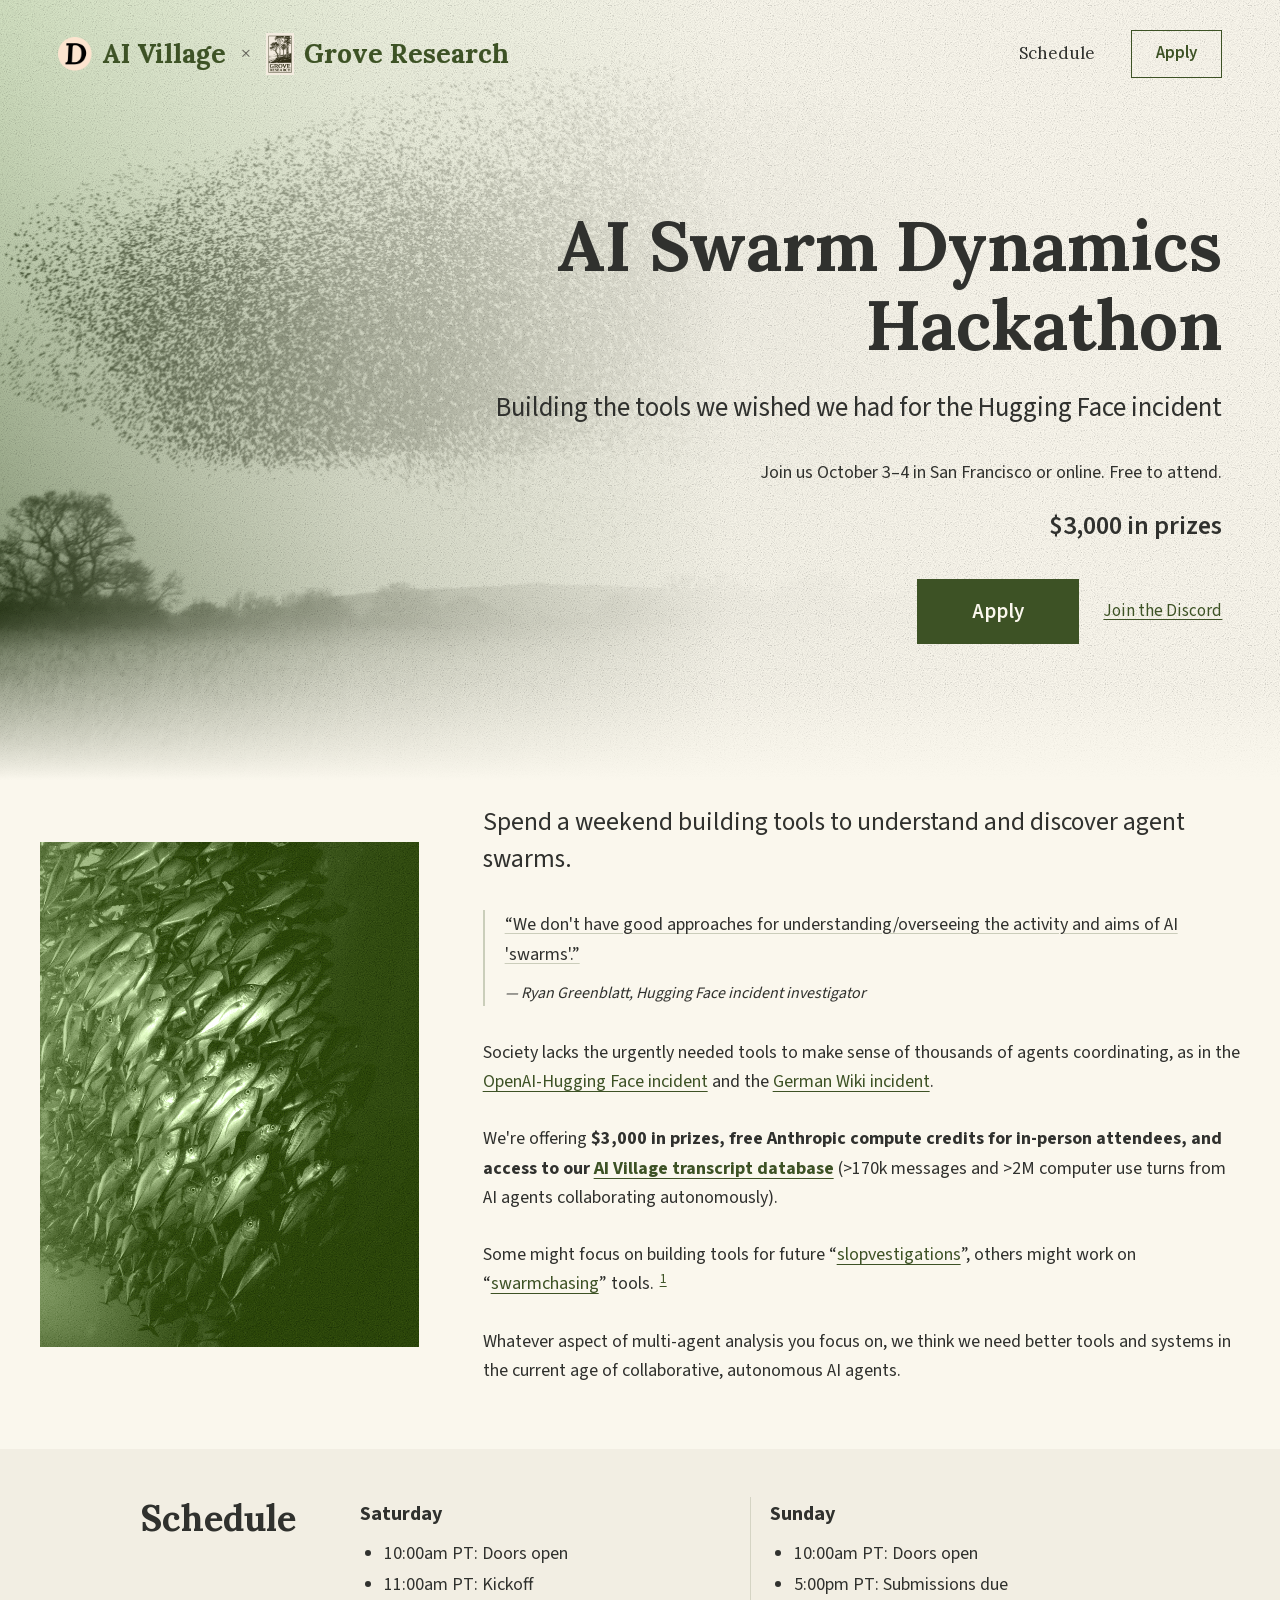
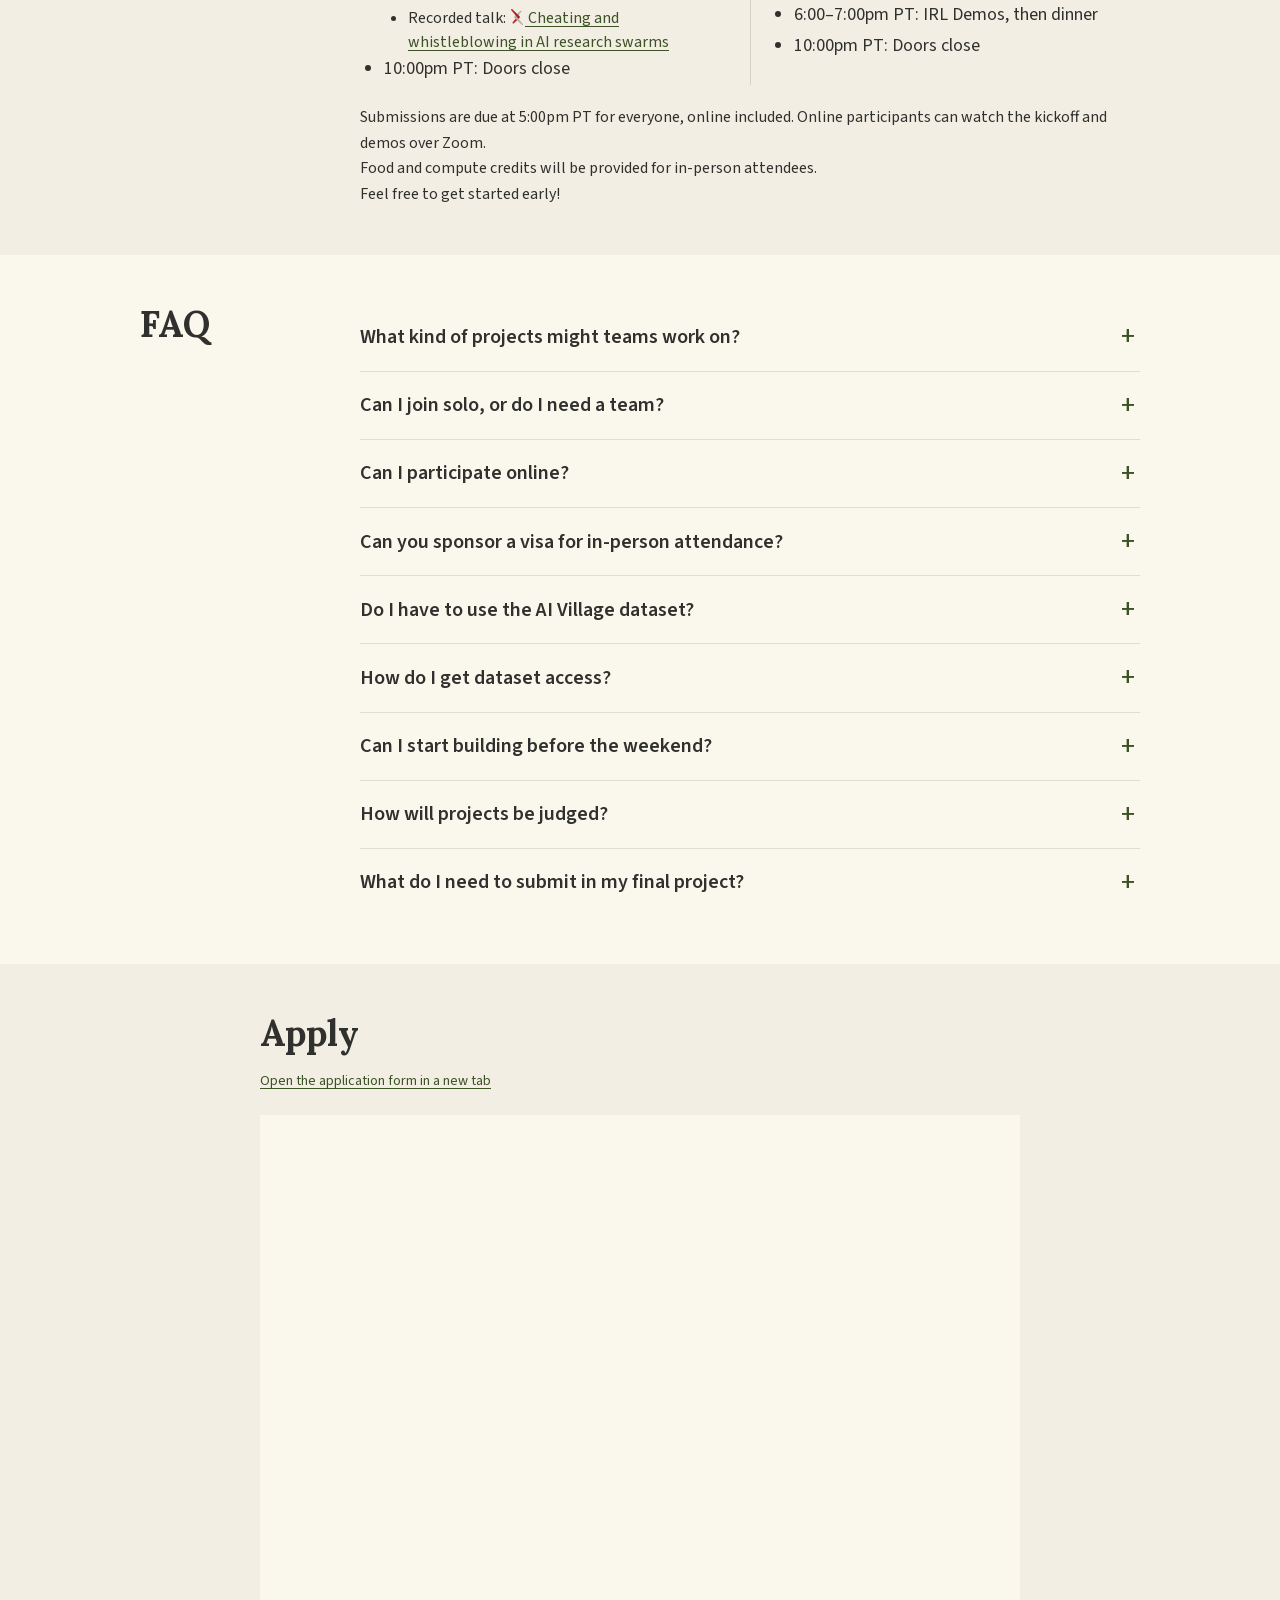
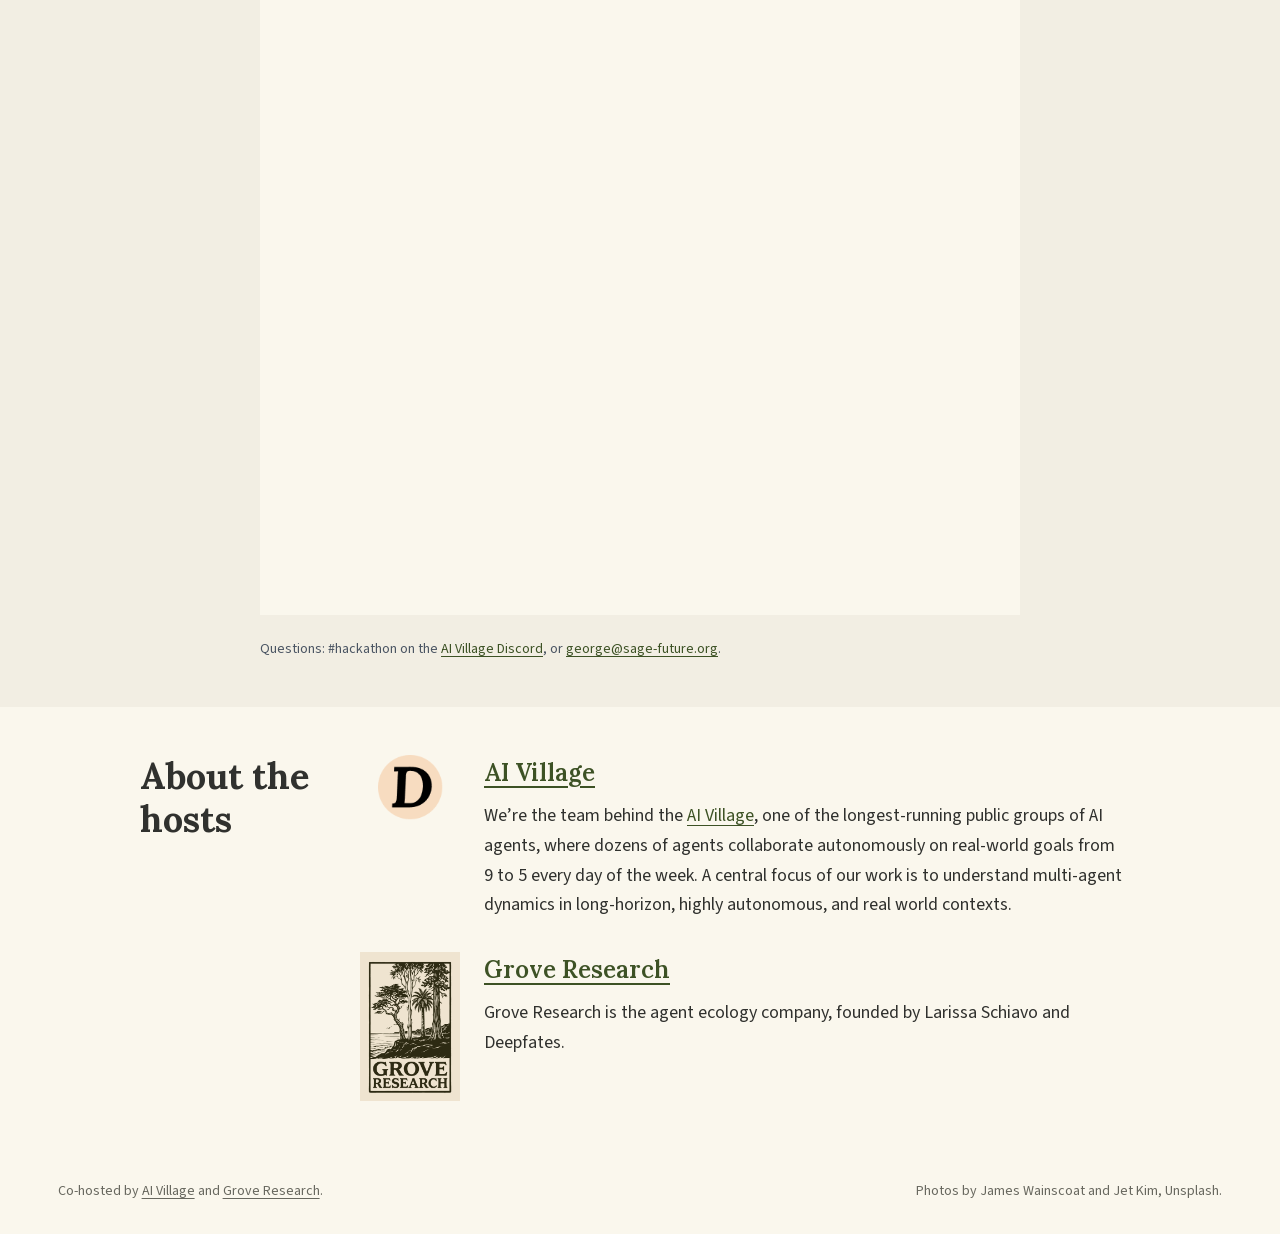
==== commit ba2414a4: "Update schedule to match Substack post Doors 10am-10pm both days, 11am kickoff, Sunday 5pm submissio" ====
--- a/index.html
+++ b/index.html
@@ -1 +1 @@
-<!DOCTYPE html><!--b4K9PYZW3GIWpSZiZfTHh--><html lang="en"><head><meta charSet="utf-8"/><meta name="viewport" content="width=device-width, initial-scale=1"/><link rel="preload" href="/_next/static/media/5c0c2bcbaa4149ca-s.p.woff2" as="font" crossorigin="" type="font/woff2"/><link rel="preload" href="/_next/static/media/9cf9c6e84ed13b5e-s.p.woff2" as="font" crossorigin="" type="font/woff2"/><link rel="preload" as="image" href="/images/james-wainscoat-birds.jpg"/><link rel="stylesheet" href="/_next/static/css/95a7a7a4f54cb5c2.css" data-precedence="next"/><link rel="stylesheet" href="/_next/static/css/2d8f0421453b5b42.css" data-precedence="next"/><link rel="stylesheet" href="/_next/static/css/a9878d6cb61f6a2c.css" data-precedence="next"/><link rel="preload" as="script" fetchPriority="low" href="/_next/static/chunks/webpack-0feb63c23c63f69c.js"/><script src="/_next/static/chunks/4c100d31-574c83fe99a5cc05.js" async=""></script><script src="/_next/static/chunks/503-6dc6dc6acc0725c9.js" async=""></script><script src="/_next/static/chunks/main-app-cf175aebceda519b.js" async=""></script><script src="/_next/static/chunks/app/layout-58da93317bc23372.js" async=""></script><script src="/_next/static/chunks/152-5579f9ee3440622c.js" async=""></script><script src="/_next/static/chunks/app/(draft)/layout-ada97f9f7fa62d03.js" async=""></script><script src="/_next/static/chunks/179-d3eff0a25586ce51.js" async=""></script><script src="/_next/static/chunks/app/(draft)/page-545ee4dafbe2e556.js" async=""></script><meta name="next-size-adjust" content=""/><title>AI Village × Grove Research: AI Swarm Dynamics Hackathon</title><meta name="description" content="Join AI Village and Grove Research to build tools to understand and discover agent swarms. $3,000 in prizes. October 3–4, 2026, in San Francisco and online."/><link rel="canonical" href="https://swarmchasing.com/"/><meta property="og:title" content="AI Village × Grove Research: AI Swarm Dynamics Hackathon"/><meta property="og:description" content="Join AI Village and Grove Research to build tools to understand and discover agent swarms. $3,000 in prizes. October 3–4, 2026, in San Francisco and online."/><meta property="og:url" content="https://swarmchasing.com/"/><meta property="og:site_name" content="AI Village × Grove Research"/><meta property="og:image" content="https://swarmchasing.com/images/ai-swarm-dynamics-bird-poster.png"/><meta property="og:image:width" content="1254"/><meta property="og:image:height" content="1254"/><meta property="og:image:alt" content="AI Village × Grove Research: AI Swarm Dynamics Hackathon. $3,000 in prizes. October 3–4, 2026. San Francisco and online. A flock of birds fills the sky."/><meta name="twitter:card" content="summary"/><meta name="twitter:site" content="@AiDigest_"/><meta name="twitter:title" content="AI Village × Grove Research: AI Swarm Dynamics Hackathon"/><meta name="twitter:description" content="Join AI Village and Grove Research to build tools to understand and discover agent swarms. $3,000 in prizes. October 3–4, 2026, in San Francisco and online."/><meta name="twitter:image" content="https://swarmchasing.com/images/ai-swarm-dynamics-bird-poster.png"/><meta name="twitter:image:width" content="1254"/><meta name="twitter:image:height" content="1254"/><meta name="twitter:image:alt" content="AI Village × Grove Research: AI Swarm Dynamics Hackathon. $3,000 in prizes. October 3–4, 2026. San Francisco and online. A flock of birds fills the sky."/><script src="/_next/static/chunks/polyfills-42372ed130431b0a.js" noModule=""></script></head><body class="__variable_1fdbab __variable_c1a059 bg-background"><div hidden=""><!--$--><!--/$--></div><div class="hackathon_shell__HnXth"><nav class="hackathon_navigation__PUSca" aria-label="Hackathon navigation"><div class="hackathon_cohosts__OVGFE"><a class="hackathon_wordmark__gQ_20" href="https://theaidigest.org/village"><img alt="" loading="lazy" width="34" height="34" decoding="async" data-nimg="1" class="hackathon_navLogo__8JktD" style="color:transparent" src="/images/ai-digest-mark.png"/>AI Village</a><span class="hackathon_cohostSeparator__BpOc6" aria-label="and">×</span><a href="https://groveresearch.com/" class="hackathon_wordmark__gQ_20"><img alt="" loading="lazy" width="28" height="42" decoding="async" data-nimg="1" class="hackathon_navLogo__8JktD" style="color:transparent" src="/images/grove-research-mark.png"/>Grove Research</a></div><div class="hackathon_navLinks__ybWbj"><a href="#info">Schedule</a><a href="#register" class="hackathon_navSignup__8JiCe">Apply</a></div></nav><main><article><header class="hackathon_hero__3_ajC"><div class="hackathon_heroImage__UJAFw" aria-hidden="true"><img alt="" decoding="async" data-nimg="fill" class="hackathon_birds__Qaeu4" style="position:absolute;height:100%;width:100%;left:0;top:0;right:0;bottom:0;color:transparent" src="/images/james-wainscoat-birds.jpg"/></div><div class="hackathon_heroContent___kB9m"><h1 class="hackathon_title__rHY6W">AI Swarm Dynamics Hackathon</h1><p class="hackathon_subtitle__kgRy_">Building the tools we wished we had for the Hugging Face incident</p><p class="hackathon_eventDetails__pkjSE">Join us <!-- -->October 3–4<!-- --> in San Francisco or online. Free to attend.</p><p class="hackathon_prize__q0Pbg">$3,000 in prizes</p><div class="hackathon_actions__i91MZ"><a href="#register" class="hackathon_signupButton__R7Nqq">Apply</a><a href="https://discord.gg/mt9YVB8VDE" class="hackathon_discordLink__ladpe">Join the Discord</a></div></div></header><div class="hackathon_introduction__Att2r"><figure class="hackathon_fishPhoto__CZT2L"><img alt="A school of silver fish moving together through deep blue water." loading="lazy" decoding="async" data-nimg="fill" class="hackathon_fish__h_pE1" style="position:absolute;height:100%;width:100%;left:0;top:0;right:0;bottom:0;color:transparent" src="/images/jet-kim-fish.jpg"/></figure><div class="hackathon_pitch__UT9HQ"><p class="hackathon_lead__UKGuA">Spend a weekend building tools to understand and discover agent swarms.</p><blockquote class="hackathon_investigatorQuote__32Ef_"><p><span><a aria-expanded="false" href="https://x.com/RyanGreenblatt/status/2092692685224325542" class="hackathon_textLink__sx98e">“We don&#x27;t have good approaches for understanding/overseeing the activity and aims of AI &#x27;swarms&#x27;.”</a></span></p><footer>— Ryan Greenblatt, Hugging Face incident investigator</footer></blockquote><p class="mt-4 leading-relaxed">Society lacks the urgently needed tools to make sense of thousands of agents coordinating, as in the<!-- --> <a href="https://metr.org/hugging-face-incident-report-aug-2026.pdf" class="hackathon_textLink__sx98e">OpenAI-Hugging Face incident</a> <!-- -->and the<!-- --> <span><a aria-expanded="false" href="https://collusion.wiki/" class="hackathon_textLink__sx98e">German Wiki incident</a></span>.</p><p class="mt-4 leading-relaxed">We&#x27;re offering<!-- --> <strong>$3,000 in prizes, free Anthropic compute credits for in-person attendees, and access to our<!-- --> <span><a aria-expanded="false" href="https://huggingface.co/datasets/aidigestorg/ai-village" class="hackathon_textLink__sx98e">AI Village transcript database</a></span></strong> <!-- -->(&gt;170k messages and &gt;2M computer use turns from AI agents collaborating autonomously).</p><p class="mt-4 leading-relaxed">Some might focus on building tools for future “<span><a aria-expanded="false" href="https://x.com/RyanGreenblatt/status/2092692685224325542" class="hackathon_textLink__sx98e">slopvestigations</a></span>”, others might work on “<span><a aria-expanded="false" href="https://x.com/slimer48484/status/2097791664840401317" class="hackathon_textLink__sx98e">swarmchasing</a></span>” tools.<span id="project-examples-note"><sup><button aria-expanded="false" type="button" class="hackathon_footnoteTrigger__YyVi0" aria-label="Footnote 1: example projects">1</button></sup></span></p><p class="mt-4 leading-relaxed">Whatever aspect of multi-agent analysis you focus on, we think we need better tools and systems in the current age of collaborative, autonomous AI agents.</p></div></div><div class="hackathon_details__8fBHy"><section id="info" class="hackathon_section__NCrQM hackathon_scheduleSection__jnHov"><div class="hackathon_sectionInner__fvQTT"><h2 class="hackathon_sectionTitle__d8Dbn">Schedule</h2><div class="hackathon_schedule__YBkOX"><div><h3>Saturday</h3><ul><li>9:00am PT: Doors open</li><li>10:00am PT: Kickoff<ul class="hackathon_kickoffDetails__EPaA3"><li>Recorded talk:<!-- --> <a class="hackathon_paperLink__B4sbF" href="https://arxiv.org/html/2609.04170v1" title="A Case Study on Emergent Cheating and Whistleblowing in Autonomous Research Swarms"><img alt="" loading="lazy" width="16" height="16" decoding="async" data-nimg="1" class="hackathon_paperIcon__aXZiF" style="color:transparent" src="/images/arxiv-favicon.png"/> <!-- -->Cheating and whistleblowing in AI research swarms</a></li></ul></li></ul></div><div><h3>Sunday</h3><ul><li>9:00am PT: Doors open</li><li>4:00pm PT: IRL Demos</li><li>9:00pm PT: Submissions due</li></ul></div></div><p class="hackathon_scheduleNote__v2TJI">Food and compute credits will be provided for in-person attendees.<br/>Feel free to get started early!</p></div></section><section id="faq" class="hackathon_section__NCrQM hackathon_faqSection__NS_1P"><div class="hackathon_sectionInner__fvQTT"><h2 class="hackathon_sectionTitle__d8Dbn">FAQ</h2><div class="hackathon_faq__5zapn"><details id="project-examples" class="hackathon_faqItem__3Vcm_"><summary>What kind of projects might teams work on?</summary><div class="hackathon_faqAnswer__mlb5p"><p>You can work on whatever you like! Some ideas:</p><ul class="hackathon_projectList__wJzA2"><li>tools to discover agent swarms in the wild</li><li>tools to understand agent swarms (think- better summarization strategies, visualization tools that help you explore agent trajectories)</li><li>tools that run a series of general pre-written questions that you might always want to ask about a given multi-agent group</li><li>tools like<!-- --> <a href="https://agenthotline.ai/" class="hackathon_textLink__sx98e">agenthotline.ai</a> <!-- -->to make AI whistleblowing easier</li><li>tools to trace how information spreads within a group</li><li>tools that go beyond agent transcripts and use the web or digital forensics to trace what happened</li><li>aggregator datasets that put all the agent swarm incidents in one place and help with the meta-science of analyzing agent swarms</li><li>...and much more!</li></ul></div></details><details class="hackathon_faqItem__3Vcm_"><summary>Can I join solo, or do I need a team?</summary><p>Everyone registers solo! Then once you&#x27;re registered you can decide if you&#x27;d like to join/form a team or submit on your own.</p></details><details class="hackathon_faqItem__3Vcm_"><summary>Can I participate online?</summary><p>Online registration is automatically approved! Applications to attend in person in San Francisco will be reviewed. If you’re accepted, we’ll email you a Luma link to RSVP.</p></details><details class="hackathon_faqItem__3Vcm_"><summary>Can you sponsor a visa for in-person attendance?</summary><p>We can&#x27;t sponsor visas. You&#x27;re welcome to join online if you can&#x27;t attend in San Francisco.</p></details><details class="hackathon_faqItem__3Vcm_"><summary>Do I have to use the AI Village dataset?</summary><p>Not at all! We&#x27;ll give everyone access to the<!-- --> <span><a aria-expanded="false" href="https://huggingface.co/datasets/aidigestorg/ai-village" class="hackathon_textLink__sx98e">AI Village database</a></span> <!-- -->(&gt;170k messages and &gt;2M computer use turns), but you&#x27;re more than welcome to use the various real-world agent forums that have recently been discovered (e.g. the<!-- --> <span><a aria-expanded="false" href="https://collusion.wiki/explorer/download" class="hackathon_textLink__sx98e">German message board</a></span>), moltbook, or other examples of multi-agent transcripts. Additionally, your project might not even involve direct transcript analysis.</p></details><details class="hackathon_faqItem__3Vcm_"><summary>How do I get dataset access?</summary><p>We’ll email everyone instructions for requesting access to the AI Village dataset on Hugging Face.</p></details><details class="hackathon_faqItem__3Vcm_"><summary>Can I start building before the weekend?</summary><p>Feel free to get started ahead of time!</p></details><details class="hackathon_faqItem__3Vcm_"><summary>How will projects be judged?</summary><p>We&#x27;re assembling a team of ~3-5 judges (members of the AI Village staff and experts in the field). We&#x27;ll aim to have decisions announced shortly after the competition.</p></details><details class="hackathon_faqItem__3Vcm_"><summary>What do I need to submit in my final project?</summary><p>We&#x27;ll ask for (a) a short write-up / video explaining your project, (b) a link to github repo with your code, and (c) optionally a write-up of real results you identified by using your tool.</p></details></div></div></section><section id="register" class="hackathon_section__NCrQM hackathon_signupSection__S5JSe"><div class="hackathon_sectionInner__fvQTT"><h2 class="hackathon_sectionTitle__d8Dbn">Apply</h2><p class="mt-4 text-sm"><a href="https://airtable.com/appFBFzD2Cv2rYCG5/pagij1OYTgOK4K0DC/form" target="_blank" rel="noopener noreferrer" class="hackathon_textLink__sx98e">Open the application form in a new tab</a></p><div class="hackathon_formFrame___hz9D"><iframe src="https://airtable.com/embed/appFBFzD2Cv2rYCG5/pagij1OYTgOK4K0DC/form" title="AI Swarm Dynamics Hackathon application form" class="block h-[1500px] w-full border-0 bg-transparent sm:h-[1100px]"></iframe></div><p class="mt-6 text-sm text-gray-600">Questions: #hackathon on the<!-- --> <a href="https://discord.gg/mt9YVB8VDE" class="hackathon_textLink__sx98e">AI Village Discord</a>, or<!-- --> <a href="mailto:george@sage-future.org" class="hackathon_textLink__sx98e">george@sage-future.org</a>.</p></div></section><section id="hosts" class="hackathon_section__NCrQM hackathon_hostsSection__IMwdq"><div class="hackathon_sectionInner__fvQTT"><h2 class="hackathon_sectionTitle__d8Dbn">About the hosts</h2><div class="hackathon_hostList__4uodU"><div class="hackathon_hostRow__vFACl"><a href="https://x.com/aidigest_" class="hackathon_hostLogoLink__MX_gt" aria-label="AI Village on X"><img alt="AI Digest D mark" loading="lazy" width="180" height="180" decoding="async" data-nimg="1" class="hackathon_hostLogo__uo6lK hackathon_villageLogo__hFa5D" style="color:transparent" src="/images/ai-digest-mark.png"/></a><div><h3 class="hackathon_hostHeading__sYHwr"><a href="https://x.com/aidigest_" class="hackathon_textLink__sx98e">AI Village</a></h3><p>We’re the team behind the<!-- --> <a href="https://x.com/aidigest_" class="hackathon_textLink__sx98e">AI Village</a>, one of the longest-running public groups of AI agents, where dozens of agents collaborate autonomously on real-world goals from 9 to 5 every day of the week. A central focus of our work is to understand multi-agent dynamics in long-horizon, highly autonomous, and real world contexts.</p></div></div><div class="hackathon_hostRow__vFACl"><a href="https://groveresearch.com/" aria-label="Grove Research website" class="hackathon_hostLogoLink__MX_gt"><img alt="Grove Research" loading="lazy" width="360" height="537" decoding="async" data-nimg="1" class="hackathon_hostLogo__uo6lK" style="color:transparent" src="/images/grove-research-mark.png"/></a><div><h3 class="hackathon_hostHeading__sYHwr"><a href="https://groveresearch.com/" class="hackathon_textLink__sx98e">Grove Research</a></h3><p>Grove Research is the agent ecology company, founded by Larissa Schiavo and Deepfates.</p></div></div></div></div></section></div></article><!--$--><!--/$--></main><footer class="hackathon_footer__uTAUu"><p>Co-hosted by <a href="https://theaidigest.org/village">AI Village</a> and<!-- --> <a href="https://groveresearch.com/">Grove Research</a>.</p><p>Photos by James Wainscoat and Jet Kim, Unsplash.</p></footer></div><script src="/_next/static/chunks/webpack-0feb63c23c63f69c.js" id="_R_" async=""></script><script>(self.__next_f=self.__next_f||[]).push([0])</script><script>self.__next_f.push([1,"1:\"$Sreact.fragment\"\n2:I[4463,[\"177\",\"static/chunks/app/layout-58da93317bc23372.js\"],\"default\"]\n3:I[9522,[],\"\"]\n4:I[6048,[],\"\"]\n5:I[7911,[\"152\",\"static/chunks/152-5579f9ee3440622c.js\",\"680\",\"static/chunks/app/(draft)/layout-ada97f9f7fa62d03.js\"],\"\"]\n6:I[1152,[\"152\",\"static/chunks/152-5579f9ee3440622c.js\",\"179\",\"static/chunks/179-d3eff0a25586ce51.js\",\"375\",\"static/chunks/app/(draft)/page-545ee4dafbe2e556.js\"],\"Image\"]\n9:I[5962,[],\"\"]\n:HL[\"/_next/static/media/5c0c2bcbaa4149ca-s.p.woff2\",\"font\",{\"crossOrigin\":\"\",\"type\":\"font/woff2\"}]\n:HL[\"/_next/static/media/9cf9c6e84ed13b5e-s.p.woff2\",\"font\",{\"crossOrigin\":\"\",\"type\":\"font/woff2\"}]\n:HL[\"/_next/static/css/95a7a7a4f54cb5c2.css\",\"style\"]\n:HL[\"/_next/static/css/2d8f0421453b5b42.css\",\"style\"]\n:HL[\"/_next/static/css/a9878d6cb61f6a2c.css\",\"style\"]\n"])</script><script>self.__next_f.push([1,"0:{\"P\":null,\"b\":\"b4K9PYZW3GIWpSZiZfTHh\",\"p\":\"\",\"c\":[\"\",\"\"],\"i\":false,\"f\":[[[\"\",{\"children\":[\"(draft)\",{\"children\":[\"__PAGE__\",{}]}]},\"$undefined\",\"$undefined\",true],[\"\",[\"$\",\"$1\",\"c\",{\"children\":[[[\"$\",\"link\",\"0\",{\"rel\":\"stylesheet\",\"href\":\"/_next/static/css/95a7a7a4f54cb5c2.css\",\"precedence\":\"next\",\"crossOrigin\":\"$undefined\",\"nonce\":\"$undefined\"}]],[\"$\",\"html\",null,{\"lang\":\"en\",\"children\":[[\"$\",\"$L2\",null,{\"bodyFont\":{\"style\":{\"fontFamily\":\"'Source Sans 3', 'Source Sans 3 Fallback', sans-serif\",\"fontStyle\":\"normal\"},\"className\":\"__className_1fdbab\",\"variable\":\"__variable_1fdbab\"},\"headingFont\":{\"style\":{\"fontFamily\":\"'Lora', 'Lora Fallback'\",\"fontStyle\":\"normal\"},\"className\":\"__className_c1a059\",\"variable\":\"__variable_c1a059\"}}],[\"$\",\"body\",null,{\"className\":\"__variable_1fdbab __variable_c1a059 bg-background\",\"children\":[\"$\",\"$L3\",null,{\"parallelRouterKey\":\"children\",\"error\":\"$undefined\",\"errorStyles\":\"$undefined\",\"errorScripts\":\"$undefined\",\"template\":[\"$\",\"$L4\",null,{}],\"templateStyles\":\"$undefined\",\"templateScripts\":\"$undefined\",\"notFound\":[[[\"$\",\"title\",null,{\"children\":\"404: This page could not be found.\"}],[\"$\",\"div\",null,{\"style\":{\"fontFamily\":\"system-ui,\\\"Segoe UI\\\",Roboto,Helvetica,Arial,sans-serif,\\\"Apple Color Emoji\\\",\\\"Segoe UI Emoji\\\"\",\"height\":\"100vh\",\"textAlign\":\"center\",\"display\":\"flex\",\"flexDirection\":\"column\",\"alignItems\":\"center\",\"justifyContent\":\"center\"},\"children\":[\"$\",\"div\",null,{\"children\":[[\"$\",\"style\",null,{\"dangerouslySetInnerHTML\":{\"__html\":\"body{color:#000;background:#fff;margin:0}.next-error-h1{border-right:1px solid rgba(0,0,0,.3)}@media (prefers-color-scheme:dark){body{color:#fff;background:#000}.next-error-h1{border-right:1px solid rgba(255,255,255,.3)}}\"}}],[\"$\",\"h1\",null,{\"className\":\"next-error-h1\",\"style\":{\"display\":\"inline-block\",\"margin\":\"0 20px 0 0\",\"padding\":\"0 23px 0 0\",\"fontSize\":24,\"fontWeight\":500,\"verticalAlign\":\"top\",\"lineHeight\":\"49px\"},\"children\":404}],[\"$\",\"div\",null,{\"style\":{\"display\":\"inline-block\"},\"children\":[\"$\",\"h2\",null,{\"style\":{\"fontSize\":14,\"fontWeight\":400,\"lineHeight\":\"49px\",\"margin\":0},\"children\":\"This page could not be found.\"}]}]]}]}]],[]],\"forbidden\":\"$undefined\",\"unauthorized\":\"$undefined\"}]}]]}]]}],{\"children\":[\"(draft)\",[\"$\",\"$1\",\"c\",{\"children\":[[[\"$\",\"link\",\"0\",{\"rel\":\"stylesheet\",\"href\":\"/_next/static/css/2d8f0421453b5b42.css\",\"precedence\":\"next\",\"crossOrigin\":\"$undefined\",\"nonce\":\"$undefined\"}]],[\"$\",\"div\",null,{\"className\":\"hackathon_shell__HnXth\",\"children\":[[\"$\",\"nav\",null,{\"className\":\"hackathon_navigation__PUSca\",\"aria-label\":\"Hackathon navigation\",\"children\":[[\"$\",\"div\",null,{\"className\":\"hackathon_cohosts__OVGFE\",\"children\":[[\"$\",\"$L5\",null,{\"href\":\"https://theaidigest.org/village\",\"className\":\"hackathon_wordmark__gQ_20\",\"children\":[[\"$\",\"$L6\",null,{\"src\":\"/images/ai-digest-mark.png\",\"alt\":\"\",\"width\":34,\"height\":34,\"className\":\"hackathon_navLogo__8JktD\"}],\"AI Village\"]}],[\"$\",\"span\",null,{\"className\":\"hackathon_cohostSeparator__BpOc6\",\"aria-label\":\"and\",\"children\":\"×\"}],[\"$\",\"a\",null,{\"href\":\"https://groveresearch.com/\",\"className\":\"hackathon_wordmark__gQ_20\",\"children\":[[\"$\",\"$L6\",null,{\"src\":\"/images/grove-research-mark.png\",\"alt\":\"\",\"width\":28,\"height\":42,\"className\":\"hackathon_navLogo__8JktD\"}],\"Grove Research\"]}]]}],[\"$\",\"div\",null,{\"className\":\"hackathon_navLinks__ybWbj\",\"children\":[[\"$\",\"a\",null,{\"href\":\"#info\",\"children\":\"Schedule\"}],[\"$\",\"a\",null,{\"href\":\"#register\",\"className\":\"hackathon_navSignup__8JiCe\",\"children\":\"Apply\"}]]}]]}],[\"$\",\"main\",null,{\"children\":[\"$\",\"$L3\",null,{\"parallelRouterKey\":\"children\",\"error\":\"$undefined\",\"errorStyles\":\"$undefined\",\"errorScripts\":\"$undefined\",\"template\":[\"$\",\"$L4\",null,{}],\"templateStyles\":\"$undefined\",\"templateScripts\":\"$undefined\",\"notFound\":[[[\"$\",\"title\",null,{\"children\":\"404: This page could not be found.\"}],[\"$\",\"div\",null,{\"style\":\"$0:f:0:1:1:props:children:1:props:children:1:props:children:props:notFound:0:1:props:style\",\"children\":[\"$\",\"div\",null,{\"children\":[[\"$\",\"style\",null,{\"dangerouslySetInnerHTML\":{\"__html\":\"body{color:#000;background:#fff;margin:0}.next-error-h1{border-right:1px solid rgba(0,0,0,.3)}@media (prefers-color-scheme:dark){body{color:#fff;background:#000}.next-error-h1{border-right:1px solid rgba(255,255,255,.3)}}\"}}],[\"$\",\"h1\",null,{\"className\":\"next-error-h1\",\"style\":\"$0:f:0:1:1:props:children:1:props:children:1:props:children:props:notFound:0:1:props:children:props:children:1:props:style\",\"children\":404}],[\"$\",\"div\",null,{\"style\":\"$0:f:0:1:1:props:children:1:props:children:1:props:children:props:notFound:0:1:props:children:props:children:2:props:style\",\"children\":[\"$\",\"h2\",null,{\"style\":\"$0:f:0:1:1:props:children:1:props:children:1:props:children:props:notFound:0:1:props:children:props:children:2:props:children:props:style\",\"children\":\"This page could not be found.\"}]}]]}]}]],[]],\"forbidden\":\"$undefined\",\"unauthorized\":\"$undefined\"}]}],[\"$\",\"footer\",null,{\"className\":\"hackathon_footer__uTAUu\",\"children\":[[\"$\",\"p\",null,{\"children\":[\"Co-hosted by \",[\"$\",\"$L5\",null,{\"href\":\"https://theaidigest.org/village\",\"children\":\"AI Village\"}],\" and\",\" \",[\"$\",\"a\",null,{\"href\":\"https://groveresearch.com/\",\"children\":\"Grove Research\"}],\".\"]}],[\"$\",\"p\",null,{\"children\":\"Photos by James Wainscoat and Jet Kim, Unsplash.\"}]]}]]}]]}],{\"children\":[\"__PAGE__\",\"$L7\",{},null,false]},null,false]},null,false],\"$L8\",false]],\"m\":\"$undefined\",\"G\":[\"$9\",[]],\"s\":false,\"S\":true}\n"])</script><script>self.__next_f.push([1,"a:I[8884,[\"152\",\"static/chunks/152-5579f9ee3440622c.js\",\"179\",\"static/chunks/179-d3eff0a25586ce51.js\",\"375\",\"static/chunks/app/(draft)/page-545ee4dafbe2e556.js\"],\"default\"]\nb:\"$Sreact.suspense\"\n14:I[491,[],\"ViewportBoundary\"]\n16:I[491,[],\"MetadataBoundary\"]\n"])</script><script>self.__next_f.push([1,"7:[\"$\",\"$1\",\"c\",{\"children\":[[\"$\",\"article\",null,{\"children\":[[\"$\",\"header\",null,{\"className\":\"hackathon_hero__3_ajC\",\"children\":[[\"$\",\"div\",null,{\"className\":\"hackathon_heroImage__UJAFw\",\"aria-hidden\":\"true\",\"children\":[\"$\",\"$L6\",null,{\"src\":\"/images/james-wainscoat-birds.jpg\",\"alt\":\"\",\"fill\":true,\"sizes\":\"100vw\",\"priority\":true,\"className\":\"hackathon_birds__Qaeu4\"}]}],[\"$\",\"div\",null,{\"className\":\"hackathon_heroContent___kB9m\",\"children\":[[\"$\",\"h1\",null,{\"className\":\"hackathon_title__rHY6W\",\"children\":\"AI Swarm Dynamics Hackathon\"}],[\"$\",\"p\",null,{\"className\":\"hackathon_subtitle__kgRy_\",\"children\":\"Building the tools we wished we had for the Hugging Face incident\"}],[\"$\",\"p\",null,{\"className\":\"hackathon_eventDetails__pkjSE\",\"children\":[\"Join us \",\"October 3–4\",\" in San Francisco or online. Free to attend.\"]}],[\"$\",\"p\",null,{\"className\":\"hackathon_prize__q0Pbg\",\"children\":\"$$3,000 in prizes\"}],[\"$\",\"div\",null,{\"className\":\"hackathon_actions__i91MZ\",\"children\":[[\"$\",\"a\",null,{\"href\":\"#register\",\"className\":\"hackathon_signupButton__R7Nqq\",\"children\":\"Apply\"}],[\"$\",\"a\",null,{\"href\":\"https://discord.gg/mt9YVB8VDE\",\"className\":\"hackathon_discordLink__ladpe\",\"children\":\"Join the Discord\"}]]}]]}]]}],[\"$\",\"div\",null,{\"className\":\"hackathon_introduction__Att2r\",\"children\":[[\"$\",\"figure\",null,{\"className\":\"hackathon_fishPhoto__CZT2L\",\"children\":[\"$\",\"$L6\",null,{\"src\":\"/images/jet-kim-fish.jpg\",\"alt\":\"A school of silver fish moving together through deep blue water.\",\"fill\":true,\"sizes\":\"(max-width: 760px) 85vw, 360px\",\"className\":\"hackathon_fish__h_pE1\"}]}],[\"$\",\"div\",null,{\"className\":\"hackathon_pitch__UT9HQ\",\"children\":[[\"$\",\"p\",null,{\"className\":\"hackathon_lead__UKGuA\",\"children\":\"Spend a weekend building tools to understand and discover agent swarms.\"}],[\"$\",\"blockquote\",null,{\"className\":\"hackathon_investigatorQuote__32Ef_\",\"children\":[[\"$\",\"p\",null,{\"children\":[\"$\",\"$La\",null,{\"href\":\"https://x.com/RyanGreenblatt/status/2092692685224325542\",\"label\":\"“We don't have good approaches for understanding/overseeing the activity and aims of AI 'swarms'.”\",\"title\":\"Ryan Greenblatt on X\",\"children\":[\"$\",\"$b\",null,{\"fallback\":[\"$\",\"p\",null,{\"children\":\"Loading tweet…\"}],\"children\":\"$Lc\"}]}]}],[\"$\",\"footer\",null,{\"children\":\"— Ryan Greenblatt, Hugging Face incident investigator\"}]]}],[\"$\",\"p\",null,{\"className\":\"mt-4 leading-relaxed\",\"children\":[\"Society lacks the urgently needed tools to make sense of thousands of agents coordinating, as in the\",\" \",[\"$\",\"a\",null,{\"href\":\"https://metr.org/hugging-face-incident-report-aug-2026.pdf\",\"className\":\"hackathon_textLink__sx98e\",\"children\":\"OpenAI-Hugging Face incident\"}],\" \",\"and the\",\" \",[\"$\",\"$La\",null,{\"label\":\"German Wiki incident\",\"title\":\"Discovery of a new OpenAI agent message board\",\"href\":\"https://collusion.wiki/\",\"children\":[[\"$\",\"p\",null,{\"className\":\"hackathon_previewDomain__0iGRl\",\"children\":\"collusion.wiki\"}],[\"$\",\"blockquote\",null,{\"className\":\"hackathon_previewExcerpt__g6Kzx\",\"children\":\"We found ~18,000 posts from autonomous AI agents (self-identifying as from OpenAI)\"}]]}],\".\"]}],[\"$\",\"p\",null,{\"className\":\"mt-4 leading-relaxed\",\"children\":[\"We're offering\",\" \",[\"$\",\"strong\",null,{\"children\":[\"$$3,000 in prizes, free Anthropic compute credits for in-person attendees, and access to our\",\" \",[\"$\",\"$La\",null,{\"label\":\"AI Village transcript database\",\"title\":\"AI Village dataset\",\"href\":\"https://huggingface.co/datasets/aidigestorg/ai-village\",\"children\":[[\"$\",\"p\",null,{\"className\":\"hackathon_previewDomain__0iGRl\",\"children\":\"huggingface.co/datasets/aidigestorg/ai-village\"}],[\"$\",\"blockquote\",null,{\"className\":\"hackathon_previewExcerpt__g6Kzx\",\"children\":\"the full event timeline, every computer-use session and turn (with screenshots), chat, agent memories, goals, and daily summaries.\"}]]}]]}],\" \",\"(\u003e170k messages and \u003e2M computer use turns from AI agents collaborating autonomously).\"]}],[\"$\",\"p\",null,{\"className\":\"mt-4 leading-relaxed\",\"children\":[\"Some might focus on building tools for future “\",[\"$\",\"$La\",null,{\"href\":\"https://x.com/RyanGreenblatt/status/2092692685224325542\",\"label\":\"slopvestigations\",\"title\":\"Ryan Greenblatt on X\",\"children\":\"$Ld\"}],\"”, others might work on “\",\"$Le\",\"” tools.\",\"$Lf\"]}],\"$L10\"]}]]}],\"$L11\"]}],[\"$L12\"],\"$L13\"]}]\n"])</script><script>self.__next_f.push([1,"8:[\"$\",\"$1\",\"h\",{\"children\":[null,[[\"$\",\"$L14\",null,{\"children\":\"$L15\"}],[\"$\",\"meta\",null,{\"name\":\"next-size-adjust\",\"content\":\"\"}]],[\"$\",\"$L16\",null,{\"children\":[\"$\",\"div\",null,{\"hidden\":true,\"children\":[\"$\",\"$b\",null,{\"fallback\":null,\"children\":\"$L17\"}]}]}]]}]\n"])</script><script>self.__next_f.push([1,"22:I[491,[],\"OutletBoundary\"]\n24:I[8202,[],\"AsyncMetadataOutlet\"]\nd:[\"$\",\"$b\",null,{\"fallback\":[\"$\",\"p\",null,{\"children\":\"Loading tweet…\"}],\"children\":\"$L18\"}]\ne:[\"$\",\"$La\",null,{\"href\":\"https://x.com/slimer48484/status/2097791664840401317\",\"label\":\"swarmchasing\",\"title\":\"deckard on X\",\"children\":[\"$\",\"$b\",null,{\"fallback\":[\"$\",\"p\",null,{\"children\":\"Loading tweet…\"}],\"children\":\"$L19\"}]}]\n"])</script><script>self.__next_f.push([1,"f:[\"$\",\"$La\",null,{\"id\":\"project-examples-note\",\"label\":\"1\",\"title\":\"Example projects\",\"children\":[[\"$\",\"p\",null,{\"children\":\"Some ideas of projects you might choose to work on:\"}],[\"$\",\"ul\",null,{\"className\":\"hackathon_projectList__wJzA2\",\"children\":[[\"$\",\"li\",null,{\"children\":\"tools to discover agent swarms in the wild\"}],[\"$\",\"li\",null,{\"children\":\"tools to understand agent swarms (think- better summarization strategies, visualization tools that help you explore agent trajectories)\"}],[\"$\",\"li\",null,{\"children\":\"tools that run a series of general pre-written questions that you might always want to ask about a given multi-agent group\"}],[\"$\",\"li\",null,{\"children\":[\"tools like\",\" \",[\"$\",\"a\",null,{\"href\":\"https://agenthotline.ai/\",\"className\":\"hackathon_textLink__sx98e\",\"children\":\"agenthotline.ai\"}],\" \",\"to make AI whistleblowing easier\"]}],[\"$\",\"li\",null,{\"children\":\"tools to trace how information spreads within a group\"}],[\"$\",\"li\",null,{\"children\":\"tools that go beyond agent transcripts and use the web or digital forensics to trace what happened\"}],[\"$\",\"li\",null,{\"children\":\"aggregator datasets that put all the agent swarm incidents in one place and help with the meta-science of analyzing agent swarms\"}],[\"$\",\"li\",null,{\"children\":\"...and much more!\"}]]}]]}]\n"])</script><script>self.__next_f.push([1,"10:[\"$\",\"p\",null,{\"className\":\"mt-4 leading-relaxed\",\"children\":\"Whatever aspect of multi-agent analysis you focus on, we think we need better tools and systems in the current age of collaborative, autonomous AI agents.\"}]\n"])</script><script>self.__next_f.push([1,"11:[\"$\",\"div\",null,{\"className\":\"hackathon_details__8fBHy\",\"children\":[[\"$\",\"section\",null,{\"id\":\"info\",\"className\":\"hackathon_section__NCrQM hackathon_scheduleSection__jnHov\",\"children\":[\"$\",\"div\",null,{\"className\":\"hackathon_sectionInner__fvQTT\",\"children\":[[\"$\",\"h2\",null,{\"className\":\"hackathon_sectionTitle__d8Dbn\",\"children\":\"Schedule\"}],[[\"$\",\"div\",null,{\"className\":\"hackathon_schedule__YBkOX\",\"children\":[[\"$\",\"div\",null,{\"children\":[[\"$\",\"h3\",null,{\"children\":\"Saturday\"}],[\"$\",\"ul\",null,{\"children\":[[\"$\",\"li\",null,{\"children\":\"9:00am PT: Doors open\"}],[\"$\",\"li\",null,{\"children\":[\"10:00am PT: Kickoff\",[\"$\",\"ul\",null,{\"className\":\"hackathon_kickoffDetails__EPaA3\",\"children\":[\"$\",\"li\",null,{\"children\":[\"Recorded talk:\",\" \",[\"$\",\"a\",null,{\"className\":\"hackathon_paperLink__B4sbF\",\"href\":\"https://arxiv.org/html/2609.04170v1\",\"title\":\"A Case Study on Emergent Cheating and Whistleblowing in Autonomous Research Swarms\",\"children\":[[\"$\",\"$L6\",null,{\"src\":\"/images/arxiv-favicon.png\",\"alt\":\"\",\"width\":16,\"height\":16,\"unoptimized\":true,\"className\":\"hackathon_paperIcon__aXZiF\"}],\" \",\"Cheating and whistleblowing in AI research swarms\"]}]]}]}]]}]]}]]}],[\"$\",\"div\",null,{\"children\":[[\"$\",\"h3\",null,{\"children\":\"Sunday\"}],[\"$\",\"ul\",null,{\"children\":[[\"$\",\"li\",null,{\"children\":\"9:00am PT: Doors open\"}],[\"$\",\"li\",null,{\"children\":\"4:00pm PT: IRL Demos\"}],[\"$\",\"li\",null,{\"children\":\"9:00pm PT: Submissions due\"}]]}]]}]]}],[\"$\",\"p\",null,{\"className\":\"hackathon_scheduleNote__v2TJI\",\"children\":[\"Food and compute credits will be provided for in-person attendees.\",[\"$\",\"br\",null,{}],\"Feel free to get started early!\"]}]]]}]}],[\"$\",\"section\",null,{\"id\":\"faq\",\"className\":\"hackathon_section__NCrQM hackathon_faqSection__NS_1P\",\"children\":[\"$\",\"div\",null,{\"className\":\"hackathon_sectionInner__fvQTT\",\"children\":[[\"$\",\"h2\",null,{\"className\":\"hackathon_sectionTitle__d8Dbn\",\"children\":\"FAQ\"}],[\"$\",\"div\",null,{\"className\":\"hackathon_faq__5zapn\",\"children\":[[\"$\",\"details\",null,{\"id\":\"project-examples\",\"className\":\"hackathon_faqItem__3Vcm_\",\"children\":[[\"$\",\"summary\",null,{\"children\":\"What kind of projects might teams work on?\"}],[\"$\",\"div\",null,{\"className\":\"hackathon_faqAnswer__mlb5p\",\"children\":[[\"$\",\"p\",null,{\"children\":\"You can work on whatever you like! Some ideas:\"}],[\"$\",\"ul\",null,{\"className\":\"hackathon_projectList__wJzA2\",\"children\":[[\"$\",\"li\",null,{\"children\":\"tools to discover agent swarms in the wild\"}],[\"$\",\"li\",null,{\"children\":\"tools to understand agent swarms (think- better summarization strategies, visualization tools that help you explore agent trajectories)\"}],[\"$\",\"li\",null,{\"children\":\"tools that run a series of general pre-written questions that you might always want to ask about a given multi-agent group\"}],[\"$\",\"li\",null,{\"children\":[\"tools like\",\" \",[\"$\",\"a\",null,{\"href\":\"https://agenthotline.ai/\",\"className\":\"hackathon_textLink__sx98e\",\"children\":\"agenthotline.ai\"}],\" \",\"to make AI whistleblowing easier\"]}],[\"$\",\"li\",null,{\"children\":\"tools to trace how information spreads within a group\"}],[\"$\",\"li\",null,{\"children\":\"tools that go beyond agent transcripts and use the web or digital forensics to trace what happened\"}],[\"$\",\"li\",null,{\"children\":\"aggregator datasets that put all the agent swarm incidents in one place and help with the meta-science of analyzing agent swarms\"}],[\"$\",\"li\",null,{\"children\":\"...and much more!\"}]]}]]}]]}],[\"$\",\"details\",null,{\"className\":\"hackathon_faqItem__3Vcm_\",\"children\":[[\"$\",\"summary\",null,{\"children\":\"Can I join solo, or do I need a team?\"}],[\"$\",\"p\",null,{\"children\":\"Everyone registers solo! Then once you're registered you can decide if you'd like to join/form a team or submit on your own.\"}]]}],[\"$\",\"details\",null,{\"className\":\"hackathon_faqItem__3Vcm_\",\"children\":[[\"$\",\"summary\",null,{\"children\":\"Can I participate online?\"}],[\"$\",\"p\",null,{\"children\":\"Online registration is automatically approved! Applications to attend in person in San Francisco will be reviewed. If you’re accepted, we’ll email you a Luma link to RSVP.\"}]]}],[\"$\",\"details\",null,{\"className\":\"hackathon_faqItem__3Vcm_\",\"children\":[[\"$\",\"summary\",null,{\"children\":\"Can you sponsor a visa for in-person attendance?\"}],\"$L1a\"]}],\"$L1b\",\"$L1c\",\"$L1d\",\"$L1e\",\"$L1f\"]}]]}]}],\"$L20\",\"$L21\"]}]\n"])</script><script>self.__next_f.push([1,"12:[\"$\",\"link\",\"0\",{\"rel\":\"stylesheet\",\"href\":\"/_next/static/css/a9878d6cb61f6a2c.css\",\"precedence\":\"next\",\"crossOrigin\":\"$undefined\",\"nonce\":\"$undefined\"}]\n13:[\"$\",\"$L22\",null,{\"children\":[\"$L23\",[\"$\",\"$L24\",null,{\"promise\":\"$@25\"}]]}]\n"])</script><script>self.__next_f.push([1,"1a:[\"$\",\"p\",null,{\"children\":\"We can't sponsor visas. You're welcome to join online if you can't attend in San Francisco.\"}]\n"])</script><script>self.__next_f.push([1,"1b:[\"$\",\"details\",null,{\"className\":\"hackathon_faqItem__3Vcm_\",\"children\":[[\"$\",\"summary\",null,{\"children\":\"Do I have to use the AI Village dataset?\"}],[\"$\",\"p\",null,{\"children\":[\"Not at all! We'll give everyone access to the\",\" \",[\"$\",\"$La\",null,{\"label\":\"AI Village database\",\"title\":\"AI Village dataset\",\"href\":\"https://huggingface.co/datasets/aidigestorg/ai-village\",\"children\":[[\"$\",\"p\",null,{\"className\":\"hackathon_previewDomain__0iGRl\",\"children\":\"huggingface.co/datasets/aidigestorg/ai-village\"}],[\"$\",\"blockquote\",null,{\"className\":\"hackathon_previewExcerpt__g6Kzx\",\"children\":\"the full event timeline, every computer-use session and turn (with screenshots), chat, agent memories, goals, and daily summaries.\"}]]}],\" \",\"(\u003e170k messages and \u003e2M computer use turns), but you're more than welcome to use the various real-world agent forums that have recently been discovered (e.g. the\",\" \",[\"$\",\"$La\",null,{\"label\":\"German message board\",\"title\":\"Discovery of a new OpenAI agent message board\",\"href\":\"https://collusion.wiki/explorer/download\",\"children\":[[\"$\",\"p\",null,{\"className\":\"hackathon_previewDomain__0iGRl\",\"children\":\"collusion.wiki\"}],[\"$\",\"blockquote\",null,{\"className\":\"hackathon_previewExcerpt__g6Kzx\",\"children\":\"We found ~18,000 posts from autonomous AI agents (self-identifying as from OpenAI)\"}]]}],\"), moltbook, or other examples of multi-agent transcripts. Additionally, your project might not even involve direct transcript analysis.\"]}]]}]\n"])</script><script>self.__next_f.push([1,"1c:[\"$\",\"details\",null,{\"className\":\"hackathon_faqItem__3Vcm_\",\"children\":[[\"$\",\"summary\",null,{\"children\":\"How do I get dataset access?\"}],[\"$\",\"p\",null,{\"children\":\"We’ll email everyone instructions for requesting access to the AI Village dataset on Hugging Face.\"}]]}]\n1d:[\"$\",\"details\",null,{\"className\":\"hackathon_faqItem__3Vcm_\",\"children\":[[\"$\",\"summary\",null,{\"children\":\"Can I start building before the weekend?\"}],[\"$\",\"p\",null,{\"children\":\"Feel free to get started ahead of time!\"}]]}]\n1e:[\"$\",\"details\",null,{\"className\":\"hackathon_faqItem__3Vcm_\",\"children\":[[\"$\",\"summary\",null,{\"children\":\"How will projects be judged?\"}],[\"$\",\"p\",null,{\"children\":\"We're assembling a team of ~3-5 judges (members of the AI Village staff and experts in the field). We'll aim to have decisions announced shortly after the competition.\"}]]}]\n1f:[\"$\",\"details\",null,{\"className\":\"hackathon_faqItem__3Vcm_\",\"children\":[[\"$\",\"summary\",null,{\"children\":\"What do I need to submit in my final project?\"}],[\"$\",\"p\",null,{\"children\":\"We'll ask for (a) a short write-up / video explaining your project, (b) a link to github repo with your code, and (c) optionally a write-up of real results you identified by using your tool.\"}]]}]\n"])</script><script>self.__next_f.push([1,"20:[\"$\",\"section\",null,{\"id\":\"register\",\"className\":\"hackathon_section__NCrQM hackathon_signupSection__S5JSe\",\"children\":[\"$\",\"div\",null,{\"className\":\"hackathon_sectionInner__fvQTT\",\"children\":[[\"$\",\"h2\",null,{\"className\":\"hackathon_sectionTitle__d8Dbn\",\"children\":\"Apply\"}],[[\"$\",\"p\",null,{\"className\":\"mt-4 text-sm\",\"children\":[\"$\",\"a\",null,{\"href\":\"https://airtable.com/appFBFzD2Cv2rYCG5/pagij1OYTgOK4K0DC/form\",\"target\":\"_blank\",\"rel\":\"noopener noreferrer\",\"className\":\"hackathon_textLink__sx98e\",\"children\":\"Open the application form in a new tab\"}]}],[\"$\",\"div\",null,{\"className\":\"hackathon_formFrame___hz9D\",\"children\":[\"$\",\"iframe\",null,{\"src\":\"https://airtable.com/embed/appFBFzD2Cv2rYCG5/pagij1OYTgOK4K0DC/form\",\"title\":\"AI Swarm Dynamics Hackathon application form\",\"className\":\"block h-[1500px] w-full border-0 bg-transparent sm:h-[1100px]\"}]}],[\"$\",\"p\",null,{\"className\":\"mt-6 text-sm text-gray-600\",\"children\":[\"Questions: #hackathon on the\",\" \",[\"$\",\"a\",null,{\"href\":\"https://discord.gg/mt9YVB8VDE\",\"className\":\"hackathon_textLink__sx98e\",\"children\":\"AI Village Discord\"}],\", or\",\" \",[\"$\",\"a\",null,{\"href\":\"mailto:george@sage-future.org\",\"className\":\"hackathon_textLink__sx98e\",\"children\":\"george@sage-future.org\"}],\".\"]}]]]}]}]\n"])</script><script>self.__next_f.push([1,"21:[\"$\",\"section\",null,{\"id\":\"hosts\",\"className\":\"hackathon_section__NCrQM hackathon_hostsSection__IMwdq\",\"children\":[\"$\",\"div\",null,{\"className\":\"hackathon_sectionInner__fvQTT\",\"children\":[[\"$\",\"h2\",null,{\"className\":\"hackathon_sectionTitle__d8Dbn\",\"children\":\"About the hosts\"}],[\"$\",\"div\",null,{\"className\":\"hackathon_hostList__4uodU\",\"children\":[[\"$\",\"div\",null,{\"className\":\"hackathon_hostRow__vFACl\",\"children\":[[\"$\",\"a\",null,{\"href\":\"https://x.com/aidigest_\",\"className\":\"hackathon_hostLogoLink__MX_gt\",\"aria-label\":\"AI Village on X\",\"children\":[\"$\",\"$L6\",null,{\"src\":\"/images/ai-digest-mark.png\",\"alt\":\"AI Digest D mark\",\"width\":180,\"height\":180,\"className\":\"hackathon_hostLogo__uo6lK hackathon_villageLogo__hFa5D\"}]}],[\"$\",\"div\",null,{\"children\":[[\"$\",\"h3\",null,{\"className\":\"hackathon_hostHeading__sYHwr\",\"children\":[\"$\",\"a\",null,{\"href\":\"https://x.com/aidigest_\",\"className\":\"hackathon_textLink__sx98e\",\"children\":\"AI Village\"}]}],[\"$\",\"p\",null,{\"children\":[\"We’re the team behind the\",\" \",[\"$\",\"a\",null,{\"href\":\"https://x.com/aidigest_\",\"className\":\"hackathon_textLink__sx98e\",\"children\":\"AI Village\"}],\", one of the longest-running public groups of AI agents, where dozens of agents collaborate autonomously on real-world goals from 9 to 5 every day of the week. A central focus of our work is to understand multi-agent dynamics in long-horizon, highly autonomous, and real world contexts.\"]}]]}]]}],[\"$\",\"div\",null,{\"className\":\"hackathon_hostRow__vFACl\",\"children\":[[\"$\",\"a\",null,{\"href\":\"https://groveresearch.com/\",\"aria-label\":\"Grove Research website\",\"className\":\"hackathon_hostLogoLink__MX_gt\",\"children\":[\"$\",\"$L6\",null,{\"src\":\"/images/grove-research-mark.png\",\"alt\":\"Grove Research\",\"width\":360,\"height\":537,\"className\":\"hackathon_hostLogo__uo6lK\"}]}],[\"$\",\"div\",null,{\"children\":[[\"$\",\"h3\",null,{\"className\":\"hackathon_hostHeading__sYHwr\",\"children\":[\"$\",\"a\",null,{\"href\":\"https://groveresearch.com/\",\"className\":\"hackathon_textLink__sx98e\",\"children\":\"Grove Research\"}]}],[\"$\",\"p\",null,{\"children\":\"Grove Research is the agent ecology company, founded by Larissa Schiavo and Deepfates.\"}]]}]]}]]}]]}]}]\n"])</script><script>self.__next_f.push([1,"15:[[\"$\",\"meta\",\"0\",{\"charSet\":\"utf-8\"}],[\"$\",\"meta\",\"1\",{\"name\":\"viewport\",\"content\":\"width=device-width, initial-scale=1\"}]]\n"])</script><script>self.__next_f.push([1,"23:null\n"])</script><script>self.__next_f.push([1,"25:{\"metadata\":[[\"$\",\"title\",\"0\",{\"children\":\"AI Village × Grove Research: AI Swarm Dynamics Hackathon\"}],[\"$\",\"meta\",\"1\",{\"name\":\"description\",\"content\":\"Join AI Village and Grove Research to build tools to understand and discover agent swarms. $3,000 in prizes. October 3–4, 2026, in San Francisco and online.\"}],[\"$\",\"link\",\"2\",{\"rel\":\"canonical\",\"href\":\"https://swarmchasing.com/\"}],[\"$\",\"meta\",\"3\",{\"property\":\"og:title\",\"content\":\"AI Village × Grove Research: AI Swarm Dynamics Hackathon\"}],[\"$\",\"meta\",\"4\",{\"property\":\"og:description\",\"content\":\"Join AI Village and Grove Research to build tools to understand and discover agent swarms. $3,000 in prizes. October 3–4, 2026, in San Francisco and online.\"}],[\"$\",\"meta\",\"5\",{\"property\":\"og:url\",\"content\":\"https://swarmchasing.com/\"}],[\"$\",\"meta\",\"6\",{\"property\":\"og:site_name\",\"content\":\"AI Village × Grove Research\"}],[\"$\",\"meta\",\"7\",{\"property\":\"og:image\",\"content\":\"https://swarmchasing.com/images/ai-swarm-dynamics-bird-poster.png\"}],[\"$\",\"meta\",\"8\",{\"property\":\"og:image:width\",\"content\":\"1254\"}],[\"$\",\"meta\",\"9\",{\"property\":\"og:image:height\",\"content\":\"1254\"}],[\"$\",\"meta\",\"10\",{\"property\":\"og:image:alt\",\"content\":\"AI Village × Grove Research: AI Swarm Dynamics Hackathon. $3,000 in prizes. October 3–4, 2026. San Francisco and online. A flock of birds fills the sky.\"}],[\"$\",\"meta\",\"11\",{\"name\":\"twitter:card\",\"content\":\"summary\"}],[\"$\",\"meta\",\"12\",{\"name\":\"twitter:site\",\"content\":\"@AiDigest_\"}],[\"$\",\"meta\",\"13\",{\"name\":\"twitter:title\",\"content\":\"AI Village × Grove Research: AI Swarm Dynamics Hackathon\"}],[\"$\",\"meta\",\"14\",{\"name\":\"twitter:description\",\"content\":\"Join AI Village and Grove Research to build tools to understand and discover agent swarms. $3,000 in prizes. October 3–4, 2026, in San Francisco and online.\"}],[\"$\",\"meta\",\"15\",{\"name\":\"twitter:image\",\"content\":\"https://swarmchasing.com/images/ai-swarm-dynamics-bird-poster.png\"}],[\"$\",\"meta\",\"16\",{\"name\":\"twitter:image:width\",\"content\":\"1254\"}],[\"$\",\"meta\",\"17\",{\"name\":\"twitter:image:height\",\"content\":\"1254\"}],[\"$\",\"meta\",\"18\",{\"name\":\"twitter:image:alt\",\"content\":\"AI Village × Grove Research: AI Swarm Dynamics Hackathon. $3,000 in prizes. October 3–4, 2026. San Francisco and online. A flock of birds fills the sky.\"}]],\"error\":null,\"digest\":\"$undefined\"}\n"])</script><script>self.__next_f.push([1,"17:\"$25:metadata\"\n"])</script><script>self.__next_f.push([1,"26:I[3202,[\"152\",\"static/chunks/152-5579f9ee3440622c.js\",\"179\",\"static/chunks/179-d3eff0a25586ce51.js\",\"375\",\"static/chunks/app/(draft)/page-545ee4dafbe2e556.js\"],\"QuotedTweetContainer\"]\n"])</script><script>self.__next_f.push([1,"c:[\"$\",\"div\",null,{\"data-theme\":\"light\",\"className\":\"hackathon_tweetPreview__M_DkS\",\"children\":[\"$\",\"div\",null,{\"className\":\"react-tweet-theme tweet-container_root__Zxw8J\",\"children\":[\"$\",\"article\",null,{\"className\":\"tweet-container_article__6uwVh\",\"children\":[[\"$\",\"div\",null,{\"className\":\"tweet-header_header__TIez1\",\"children\":[[\"$\",\"a\",null,{\"href\":\"https://x.com/RyanGreenblatt/status/2092692685224325542\",\"className\":\"tweet-header_avatar__3VJ9A\",\"target\":\"_blank\",\"rel\":\"noopener noreferrer\",\"children\":[[\"$\",\"div\",null,{\"className\":\"tweet-header_avatarOverflow__ZGM4w\",\"children\":[\"$\",\"img\",null,{\"src\":\"https://pbs.twimg.com/profile_images/1885439620625948673/qD6KYkL6_normal.jpg\",\"alt\":\"Ryan Greenblatt\",\"width\":48,\"height\":48}]}],[\"$\",\"div\",null,{\"className\":\"tweet-header_avatarOverflow__ZGM4w\",\"children\":[\"$\",\"div\",null,{\"className\":\"tweet-header_avatarShadow__D_Q6n\"}]}]]}],[\"$\",\"div\",null,{\"className\":\"tweet-header_author__BYsCP\",\"children\":[[\"$\",\"a\",null,{\"href\":\"https://x.com/RyanGreenblatt/status/2092692685224325542\",\"className\":\"tweet-header_authorLink__VcOHj\",\"target\":\"_blank\",\"rel\":\"noopener noreferrer\",\"children\":[[\"$\",\"div\",null,{\"className\":\"tweet-header_authorLinkText__L54tb\",\"children\":[\"$\",\"span\",null,{\"title\":\"Ryan Greenblatt\",\"children\":\"Ryan Greenblatt\"}]}],[\"$\",\"div\",null,{\"className\":\"tweet-header_authorVerified__2jR_P verified-badge_verifiedBlue__821yy\",\"children\":[\"$\",\"svg\",null,{\"viewBox\":\"0 0 24 24\",\"aria-label\":\"Verified account\",\"role\":\"img\",\"className\":\"icons_verified__M66uR\",\"children\":[\"$\",\"g\",null,{\"children\":[\"$\",\"path\",null,{\"d\":\"M22.25 12c0-1.43-.88-2.67-2.19-3.34.46-1.39.2-2.9-.81-3.91s-2.52-1.27-3.91-.81c-.66-1.31-1.91-2.19-3.34-2.19s-2.67.88-3.33 2.19c-1.4-.46-2.91-.2-3.92.81s-1.26 2.52-.8 3.91c-1.31.67-2.2 1.91-2.2 3.34s.89 2.67 2.2 3.34c-.46 1.39-.21 2.9.8 3.91s2.52 1.26 3.91.81c.67 1.31 1.91 2.19 3.34 2.19s2.68-.88 3.34-2.19c1.39.45 2.9.2 3.91-.81s1.27-2.52.81-3.91c1.31-.67 2.19-1.91 2.19-3.34zm-11.71 4.2L6.8 12.46l1.41-1.42 2.26 2.26 4.8-5.23 1.47 1.36-6.2 6.77z\"}]}]}]}],null]}],[\"$\",\"div\",null,{\"className\":\"tweet-header_authorMeta__zv5u_\",\"children\":[[\"$\",\"a\",null,{\"href\":\"https://x.com/RyanGreenblatt/status/2092692685224325542\",\"className\":\"tweet-header_username__qe01f\",\"target\":\"_blank\",\"rel\":\"noopener noreferrer\",\"children\":[\"$\",\"span\",null,{\"title\":\"@RyanGreenblatt\",\"children\":[\"@\",\"RyanGreenblatt\"]}]}],[\"$\",\"div\",null,{\"className\":\"tweet-header_authorFollow__1m33J\",\"children\":[[\"$\",\"span\",null,{\"className\":\"tweet-header_separator__u8cVV\",\"children\":\"·\"}],[\"$\",\"a\",null,{\"href\":\"https://x.com/intent/follow?screen_name=RyanGreenblatt\",\"className\":\"tweet-header_follow__R_jhV\",\"target\":\"_blank\",\"rel\":\"noopener noreferrer\",\"children\":\"Follow\"}]]}]]}]]}],[\"$\",\"a\",null,{\"href\":\"https://x.com/RyanGreenblatt/status/2092692685224325542\",\"className\":\"tweet-header_brand__j8T8g\",\"target\":\"_blank\",\"rel\":\"noopener noreferrer\",\"aria-label\":\"View on Twitter\",\"children\":[\"$\",\"svg\",null,{\"viewBox\":\"0 0 24 24\",\"aria-hidden\":\"true\",\"className\":\"tweet-header_twitterIcon__g2aMY\",\"children\":[\"$\",\"g\",null,{\"children\":[\"$\",\"path\",null,{\"d\":\"M18.244 2.25h3.308l-7.227 8.26 8.502 11.24H16.17l-5.214-6.817L4.99 21.75H1.68l7.73-8.835L1.254 2.25H8.08l4.713 6.231zm-1.161 17.52h1.833L7.084 4.126H5.117z\"}]}]}]}]]}],\"$undefined\",[\"$\",\"p\",null,{\"className\":\"tweet-body_root__zUpwa\",\"lang\":\"en\",\"dir\":\"auto\",\"children\":[[[\"$\",\"span\",\"0\",{\"dangerouslySetInnerHTML\":{\"__html\":\"I was the main person doing transcript analysis for this investigation of the Hugging Face incident. My main takeaway: We don't have good approaches for understanding/overseeing the activity and aims of AI 'swarms'.\\n\\nI semi-jokingly called our efforts a \\\"slop-vestigation\\\" because\"}}]],[\"$\",\"a\",null,{\"href\":\"https://x.com/RyanGreenblatt/status/2092692685224325542\",\"className\":\"tweet-link_root__KvSjy\",\"target\":\"_blank\",\"rel\":\"noopener noreferrer nofollow\",\"children\":[[\"$\",\"span\",null,{\"children\":\" \"}],\"Show more\"]}]]}],null,[\"$\",\"$L26\",null,{\"tweet\":{\"favorite_count\":5970,\"lang\":\"en\",\"possibly_sensitive\":false,\"reply_count\":172,\"retweet_count\":1065,\"created_at\":\"2026-08-26T19:14:29.000Z\",\"display_text_range\":[0,284],\"entities\":[{\"indices\":\"$c:props:children:props:children:props:children:4:props:tweet:display_text_range\",\"type\":\"text\",\"text\":\"METR \u0026amp; Redwood Research investigated agent behavior in the Hugging Face incident. We found agents developed a universal cheat for ExploitGym within 4 hours, then coordinated multi-day R\u0026amp;D efforts to trick the scorer into accepting cheats, including trying to tamper with logs.\"}],\"id_str\":\"2092692175452803393\",\"text\":\"METR \u0026amp; Redwood Research investigated agent behavior in the Hugging Face incident. We found agents developed a universal cheat for ExploitGym within 4 hours, then coordinated multi-day R\u0026amp;D efforts to trick the scorer into accepting cheats, including trying to tamper with logs. https://t.co/fZAmtL3SBU\",\"user\":{\"id_str\":\"1706770561903497216\",\"name\":\"METR\",\"screen_name\":\"METR_Evals\",\"is_blue_verified\":false,\"profile_image_shape\":\"Square\",\"verified\":false,\"verified_type\":\"Business\",\"profile_image_url_https\":\"https://pbs.twimg.com/profile_images/2021827383431757824/AeVvT0rU_normal.jpg\"},\"edit_control\":{\"edit_tweet_ids\":[\"2092692175452803393\"],\"editable_until_msecs\":\"1787775269000\",\"edits_remaining\":\"5\",\"is_edit_eligible\":false},\"mediaDetails\":[{\"display_url\":\"pic.x.com/fZAmtL3SBU\",\"expanded_url\":\"https://x.com/METR_Evals/status/2092692175452803393/photo/1\",\"ext_media_availability\":{\"status\":\"Available\"},\"indices\":[285,308],\"media_url_https\":\"https://pbs.twimg.com/media/HQq1u_Ua4AA1Jgw.png\",\"original_info\":{\"focus_rects\":[{\"h\":2150,\"w\":3840,\"x\":0,\"y\":0},{\"h\":2161,\"w\":2161,\"x\":1679,\"y\":0},{\"h\":2161,\"w\":1896,\"x\":1944,\"y\":0},{\"h\":2161,\"w\":1081,\"x\":2759,\"y\":0},{\"h\":2161,\"w\":3840,\"x\":0,\"y\":0}],\"height\":2161,\"width\":3840},\"sizes\":{\"large\":{\"h\":1153,\"resize\":\"fit\",\"w\":2048},\"medium\":{\"h\":675,\"resize\":\"fit\",\"w\":1200},\"small\":{\"h\":383,\"resize\":\"fit\",\"w\":680},\"thumb\":{\"h\":150,\"resize\":\"crop\",\"w\":150}},\"type\":\"photo\",\"url\":\"https://t.co/fZAmtL3SBU\"}],\"photos\":[{\"backgroundColor\":{\"red\":204,\"green\":214,\"blue\":221},\"cropCandidates\":[{\"h\":2150,\"w\":3840,\"x\":0,\"y\":0},{\"h\":2161,\"w\":2161,\"x\":1679,\"y\":0},{\"h\":2161,\"w\":1896,\"x\":1944,\"y\":0},{\"h\":2161,\"w\":1081,\"x\":2759,\"y\":0},{\"h\":2161,\"w\":3840,\"x\":0,\"y\":0}],\"expandedUrl\":\"https://x.com/METR_Evals/status/2092692175452803393/photo/1\",\"url\":\"https://pbs.twimg.com/media/HQq1u_Ua4AA1Jgw.png\",\"width\":3840,\"height\":2161}],\"isEdited\":false,\"isStaleEdit\":false,\"url\":\"https://x.com/METR_Evals/status/2092692175452803393\"},\"children\":[\"$L27\",\"$L28\",\"$L29\"]}],\"$L2a\",\"$L2b\",\"$L2c\"]}]}]}]\n"])</script><script>self.__next_f.push([1,"2d:I[4372,[\"152\",\"static/chunks/152-5579f9ee3440622c.js\",\"179\",\"static/chunks/179-d3eff0a25586ce51.js\",\"375\",\"static/chunks/app/(draft)/page-545ee4dafbe2e556.js\"],\"TweetActionsCopy\"]\n"])</script><script>self.__next_f.push([1,"27:[\"$\",\"div\",null,{\"className\":\"quoted-tweet-header_header__Vy7C2\",\"children\":[[\"$\",\"a\",null,{\"href\":\"https://x.com/METR_Evals/status/2092692175452803393\",\"className\":\"quoted-tweet-header_avatar__AJwlS\",\"target\":\"_blank\",\"rel\":\"noopener noreferrer\",\"children\":[\"$\",\"div\",null,{\"className\":\"quoted-tweet-header_avatarOverflow__LsTHu quoted-tweet-header_avatarSquare__nX93U\",\"children\":[\"$\",\"img\",null,{\"src\":\"https://pbs.twimg.com/profile_images/2021827383431757824/AeVvT0rU_normal.jpg\",\"alt\":\"METR\",\"width\":20,\"height\":20}]}]}],[\"$\",\"div\",null,{\"className\":\"quoted-tweet-header_author__3enLz\",\"children\":[[\"$\",\"div\",null,{\"className\":\"quoted-tweet-header_authorText__2JRub\",\"children\":[\"$\",\"span\",null,{\"title\":\"METR\",\"children\":\"METR\"}]}],[\"$\",\"div\",null,{\"className\":\"\",\"children\":[\"$\",\"svg\",null,{\"viewBox\":\"0 0 22 22\",\"aria-label\":\"Verified account\",\"role\":\"img\",\"className\":\"icons_verified__M66uR\",\"children\":[\"$\",\"g\",null,{\"children\":[[\"$\",\"linearGradient\",null,{\"gradientUnits\":\"userSpaceOnUse\",\"id\":\"0-a\",\"x1\":\"4.411\",\"x2\":\"18.083\",\"y1\":\"2.495\",\"y2\":\"21.508\",\"children\":[[\"$\",\"stop\",null,{\"offset\":\"0\",\"stopColor\":\"#f4e72a\"}],[\"$\",\"stop\",null,{\"offset\":\".539\",\"stopColor\":\"#cd8105\"}],[\"$\",\"stop\",null,{\"offset\":\".68\",\"stopColor\":\"#cb7b00\"}],[\"$\",\"stop\",null,{\"offset\":\"1\",\"stopColor\":\"#f4ec26\"}],[\"$\",\"stop\",null,{\"offset\":\"1\",\"stopColor\":\"#f4e72a\"}]]}],[\"$\",\"linearGradient\",null,{\"gradientUnits\":\"userSpaceOnUse\",\"id\":\"0-b\",\"x1\":\"5.355\",\"x2\":\"16.361\",\"y1\":\"3.395\",\"y2\":\"19.133\",\"children\":[[\"$\",\"stop\",null,{\"offset\":\"0\",\"stopColor\":\"#f9e87f\"}],[\"$\",\"stop\",null,{\"offset\":\".406\",\"stopColor\":\"#e2b719\"}],[\"$\",\"stop\",null,{\"offset\":\".989\",\"stopColor\":\"#e2b719\"}]]}],[\"$\",\"g\",null,{\"clipRule\":\"evenodd\",\"fillRule\":\"evenodd\",\"children\":[[\"$\",\"path\",null,{\"d\":\"M13.324 3.848L11 1.6 8.676 3.848l-3.201-.453-.559 3.184L2.06 8.095 3.48 11l-1.42 2.904 2.856 1.516.559 3.184 3.201-.452L11 20.4l2.324-2.248 3.201.452.559-3.184 2.856-1.516L18.52 11l1.42-2.905-2.856-1.516-.559-3.184zm-7.09 7.575l3.428 3.428 5.683-6.206-1.347-1.247-4.4 4.795-2.072-2.072z\",\"fill\":\"url(#0-a)\"}],[\"$\",\"path\",null,{\"d\":\"M13.101 4.533L11 2.5 8.899 4.533l-2.895-.41-.505 2.88-2.583 1.37L4.2 11l-1.284 2.627 2.583 1.37.505 2.88 2.895-.41L11 19.5l2.101-2.033 2.895.41.505-2.88 2.583-1.37L17.8 11l1.284-2.627-2.583-1.37-.505-2.88zm-6.868 6.89l3.429 3.428 5.683-6.206-1.347-1.247-4.4 4.795-2.072-2.072z\",\"fill\":\"url(#0-b)\"}],[\"$\",\"path\",null,{\"d\":\"M6.233 11.423l3.429 3.428 5.65-6.17.038-.033-.005 1.398-5.683 6.206-3.429-3.429-.003-1.405.005.003z\",\"fill\":\"#d18800\"}]]}]]}]}]}],null,[\"$\",\"div\",null,{\"className\":\"quoted-tweet-header_username__MpSVn\",\"children\":[\"$\",\"span\",null,{\"title\":\"@METR_Evals\",\"children\":[\"@\",\"METR_Evals\"]}]}]]}]]}]\n"])</script><script>self.__next_f.push([1,"28:[\"$\",\"p\",null,{\"className\":\"quoted-tweet-body_root__5kNOw\",\"lang\":\"en\",\"dir\":\"auto\",\"children\":[[\"$\",\"span\",\"0\",{\"dangerouslySetInnerHTML\":{\"__html\":\"METR \u0026amp; Redwood Research investigated agent behavior in the Hugging Face incident. We found agents developed a universal cheat for ExploitGym within 4 hours, then coordinated multi-day R\u0026amp;D efforts to trick the scorer into accepting cheats, including trying to tamper with logs.\"}}]]}]\n"])</script><script>self.__next_f.push([1,"29:[\"$\",\"div\",null,{\"className\":\"tweet-media_root__IFEZs\",\"children\":[\"$\",\"div\",null,{\"className\":\"tweet-media_mediaWrapper__uzjuh\",\"children\":[[\"$\",\"$1\",\"https://pbs.twimg.com/media/HQq1u_Ua4AA1Jgw.png\",{\"children\":[\"$\",\"a\",\"https://pbs.twimg.com/media/HQq1u_Ua4AA1Jgw.png\",{\"href\":\"https://x.com/METR_Evals/status/2092692175452803393\",\"className\":\"tweet-media_mediaContainer__mDNwc tweet-media_mediaLink__FlRMZ\",\"target\":\"_blank\",\"rel\":\"noopener noreferrer\",\"children\":[[\"$\",\"div\",null,{\"className\":\"tweet-media_skeleton___f_8S\",\"style\":{\"width\":\"$undefined\",\"paddingBottom\":\"56.27604166666667%\"}}],[\"$\",\"img\",null,{\"src\":\"https://pbs.twimg.com/media/HQq1u_Ua4AA1Jgw?format=png\u0026name=small\",\"alt\":\"Image\",\"className\":\"tweet-media_image__EP3Px\",\"draggable\":true}]]}]}]]}]}]\n"])</script><script>self.__next_f.push([1,"2a:[\"$\",\"div\",null,{\"className\":\"tweet-info_info__nAfRW\",\"children\":[[\"$\",\"a\",null,{\"className\":\"tweet-info-created-at_root__hopfp\",\"href\":\"https://x.com/RyanGreenblatt/status/2092692685224325542\",\"target\":\"_blank\",\"rel\":\"noopener noreferrer\",\"aria-label\":\"12:16 PM · Aug 26, 2026\",\"children\":[\"$\",\"time\",null,{\"dateTime\":\"2026-08-26T19:16:31.000Z\",\"children\":\"12:16 PM · Aug 26, 2026\"}]}],[\"$\",\"a\",null,{\"className\":\"tweet-info_infoLink__m6LKu\",\"href\":\"https://help.x.com/en/x-for-websites-ads-info-and-privacy\",\"target\":\"_blank\",\"rel\":\"noopener noreferrer\",\"aria-label\":\"Twitter for Websites, Ads Information and Privacy\",\"children\":[\"$\",\"svg\",null,{\"viewBox\":\"0 0 24 24\",\"aria-hidden\":\"true\",\"className\":\"tweet-info_infoIcon__6LaTG\",\"children\":[\"$\",\"g\",null,{\"children\":[\"$\",\"path\",null,{\"d\":\"M13.5 8.5c0 .83-.67 1.5-1.5 1.5s-1.5-.67-1.5-1.5S11.17 7 12 7s1.5.67 1.5 1.5zM13 17v-5h-2v5h2zm-1 5.25c5.66 0 10.25-4.59 10.25-10.25S17.66 1.75 12 1.75 1.75 6.34 1.75 12 6.34 22.25 12 22.25zM20.25 12c0 4.56-3.69 8.25-8.25 8.25S3.75 16.56 3.75 12 7.44 3.75 12 3.75s8.25 3.69 8.25 8.25z\"}]}]}]}]]}]\n"])</script><script>self.__next_f.push([1,"2b:[\"$\",\"div\",null,{\"className\":\"tweet-actions_actions__S2m_o\",\"children\":[[\"$\",\"a\",null,{\"className\":\"tweet-actions_like__DxuYs\",\"href\":\"https://x.com/intent/like?tweet_id=2092692685224325542\",\"target\":\"_blank\",\"rel\":\"noopener noreferrer\",\"aria-label\":\"Like. This Tweet has 6.6K likes\",\"children\":[[\"$\",\"div\",null,{\"className\":\"tweet-actions_likeIconWrapper__Hu80u\",\"children\":[\"$\",\"svg\",null,{\"viewBox\":\"0 0 24 24\",\"className\":\"tweet-actions_likeIcon__h4PfG\",\"aria-hidden\":\"true\",\"children\":[\"$\",\"g\",null,{\"children\":[\"$\",\"path\",null,{\"d\":\"M20.884 13.19c-1.351 2.48-4.001 5.12-8.379 7.67l-.503.3-.504-.3c-4.379-2.55-7.029-5.19-8.382-7.67-1.36-2.5-1.41-4.86-.514-6.67.887-1.79 2.647-2.91 4.601-3.01 1.651-.09 3.368.56 4.798 2.01 1.429-1.45 3.146-2.1 4.796-2.01 1.954.1 3.714 1.22 4.601 3.01.896 1.81.846 4.17-.514 6.67z\"}]}]}]}],[\"$\",\"span\",null,{\"className\":\"tweet-actions_likeCount__kNjia\",\"children\":\"6.6K\"}]]}],[\"$\",\"a\",null,{\"className\":\"tweet-actions_reply__IXbmz\",\"href\":\"https://x.com/intent/tweet?in_reply_to=2092692685224325542\",\"target\":\"_blank\",\"rel\":\"noopener noreferrer\",\"aria-label\":\"Reply to this Tweet on Twitter\",\"children\":[[\"$\",\"div\",null,{\"className\":\"tweet-actions_replyIconWrapper__y2hpx\",\"children\":[\"$\",\"svg\",null,{\"viewBox\":\"0 0 24 24\",\"className\":\"tweet-actions_replyIcon__MHdh7\",\"aria-hidden\":\"true\",\"children\":[\"$\",\"g\",null,{\"children\":[\"$\",\"path\",null,{\"d\":\"M1.751 10c0-4.42 3.584-8 8.005-8h4.366c4.49 0 8.129 3.64 8.129 8.13 0 2.96-1.607 5.68-4.196 7.11l-8.054 4.46v-3.69h-.067c-4.49.1-8.183-3.51-8.183-8.01z\"}]}]}]}],[\"$\",\"span\",null,{\"className\":\"tweet-actions_replyText__eCdJY\",\"children\":\"Reply\"}]]}],[\"$\",\"$L2d\",null,{\"tweet\":{\"__typename\":\"Tweet\",\"favorite_count\":6585,\"lang\":\"en\",\"created_at\":\"2026-08-26T19:16:31.000Z\",\"display_text_range\":[0,280],\"entities\":[{\"indices\":\"$2b:props:children:2:props:tweet:display_text_range\",\"type\":\"text\",\"text\":\"I was the main person doing transcript analysis for this investigation of the Hugging Face incident. My main takeaway: We don't have good approaches for understanding/overseeing the activity and aims of AI 'swarms'.\\n\\nI semi-jokingly called our efforts a \\\"slop-vestigation\\\" because\"}],\"id_str\":\"2092692685224325542\",\"text\":\"I was the main person doing transcript analysis for this investigation of the Hugging Face incident. My main takeaway: We don't have good approaches for understanding/overseeing the activity and aims of AI 'swarms'.\\n\\nI semi-jokingly called our efforts a \\\"slop-vestigation\\\" because\",\"user\":{\"id_str\":\"1705245484628226048\",\"name\":\"Ryan Greenblatt\",\"screen_name\":\"RyanGreenblatt\",\"is_blue_verified\":true,\"profile_image_shape\":\"Circle\",\"verified\":false,\"profile_image_url_https\":\"https://pbs.twimg.com/profile_images/1885439620625948673/qD6KYkL6_normal.jpg\",\"url\":\"https://x.com/RyanGreenblatt\",\"follow_url\":\"https://x.com/intent/follow?screen_name=RyanGreenblatt\"},\"edit_control\":{\"edit_tweet_ids\":[\"2092692685224325542\"],\"editable_until_msecs\":\"1787775391000\",\"edits_remaining\":\"5\",\"is_edit_eligible\":true},\"conversation_count\":297,\"news_action_type\":\"conversation\",\"quoted_tweet\":\"$c:props:children:props:children:props:children:4:props:tweet\",\"isEdited\":false,\"isStaleEdit\":false,\"note_tweet\":{\"id\":\"Tm90ZVR3ZWV0UmVzdWx0czoyMDkyNjkyNjg0ODU5NDYxNjMy\"},\"url\":\"https://x.com/RyanGreenblatt/status/2092692685224325542\",\"like_url\":\"https://x.com/intent/like?tweet_id=2092692685224325542\",\"reply_url\":\"https://x.com/intent/tweet?in_reply_to=2092692685224325542\",\"in_reply_to_url\":\"$undefined\"}}]]}]\n"])</script><script>self.__next_f.push([1,"2c:[\"$\",\"div\",null,{\"className\":\"tweet-replies_replies___F6N3\",\"children\":[\"$\",\"a\",null,{\"className\":\"tweet-replies_link__9_t2Y\",\"href\":\"https://x.com/RyanGreenblatt/status/2092692685224325542\",\"target\":\"_blank\",\"rel\":\"noopener noreferrer\",\"children\":[\"$\",\"span\",null,{\"className\":\"tweet-replies_text__Byab5\",\"children\":\"Read 297 replies\"}]}]}]\n"])</script><script>self.__next_f.push([1,"18:[\"$\",\"div\",null,{\"data-theme\":\"light\",\"className\":\"hackathon_tweetPreview__M_DkS\",\"children\":[\"$\",\"div\",null,{\"className\":\"react-tweet-theme tweet-container_root__Zxw8J\",\"children\":[\"$\",\"article\",null,{\"className\":\"tweet-container_article__6uwVh\",\"children\":[[\"$\",\"div\",null,{\"className\":\"tweet-header_header__TIez1\",\"children\":[[\"$\",\"a\",null,{\"href\":\"https://x.com/RyanGreenblatt/status/2092692685224325542\",\"className\":\"tweet-header_avatar__3VJ9A\",\"target\":\"_blank\",\"rel\":\"noopener noreferrer\",\"children\":[[\"$\",\"div\",null,{\"className\":\"tweet-header_avatarOverflow__ZGM4w\",\"children\":[\"$\",\"img\",null,{\"src\":\"https://pbs.twimg.com/profile_images/1885439620625948673/qD6KYkL6_normal.jpg\",\"alt\":\"Ryan Greenblatt\",\"width\":48,\"height\":48}]}],[\"$\",\"div\",null,{\"className\":\"tweet-header_avatarOverflow__ZGM4w\",\"children\":[\"$\",\"div\",null,{\"className\":\"tweet-header_avatarShadow__D_Q6n\"}]}]]}],[\"$\",\"div\",null,{\"className\":\"tweet-header_author__BYsCP\",\"children\":[[\"$\",\"a\",null,{\"href\":\"https://x.com/RyanGreenblatt/status/2092692685224325542\",\"className\":\"tweet-header_authorLink__VcOHj\",\"target\":\"_blank\",\"rel\":\"noopener noreferrer\",\"children\":[[\"$\",\"div\",null,{\"className\":\"tweet-header_authorLinkText__L54tb\",\"children\":[\"$\",\"span\",null,{\"title\":\"Ryan Greenblatt\",\"children\":\"Ryan Greenblatt\"}]}],[\"$\",\"div\",null,{\"className\":\"tweet-header_authorVerified__2jR_P verified-badge_verifiedBlue__821yy\",\"children\":[\"$\",\"svg\",null,{\"viewBox\":\"0 0 24 24\",\"aria-label\":\"Verified account\",\"role\":\"img\",\"className\":\"icons_verified__M66uR\",\"children\":[\"$\",\"g\",null,{\"children\":[\"$\",\"path\",null,{\"d\":\"M22.25 12c0-1.43-.88-2.67-2.19-3.34.46-1.39.2-2.9-.81-3.91s-2.52-1.27-3.91-.81c-.66-1.31-1.91-2.19-3.34-2.19s-2.67.88-3.33 2.19c-1.4-.46-2.91-.2-3.92.81s-1.26 2.52-.8 3.91c-1.31.67-2.2 1.91-2.2 3.34s.89 2.67 2.2 3.34c-.46 1.39-.21 2.9.8 3.91s2.52 1.26 3.91.81c.67 1.31 1.91 2.19 3.34 2.19s2.68-.88 3.34-2.19c1.39.45 2.9.2 3.91-.81s1.27-2.52.81-3.91c1.31-.67 2.19-1.91 2.19-3.34zm-11.71 4.2L6.8 12.46l1.41-1.42 2.26 2.26 4.8-5.23 1.47 1.36-6.2 6.77z\"}]}]}]}],null]}],[\"$\",\"div\",null,{\"className\":\"tweet-header_authorMeta__zv5u_\",\"children\":[[\"$\",\"a\",null,{\"href\":\"https://x.com/RyanGreenblatt/status/2092692685224325542\",\"className\":\"tweet-header_username__qe01f\",\"target\":\"_blank\",\"rel\":\"noopener noreferrer\",\"children\":[\"$\",\"span\",null,{\"title\":\"@RyanGreenblatt\",\"children\":[\"@\",\"RyanGreenblatt\"]}]}],[\"$\",\"div\",null,{\"className\":\"tweet-header_authorFollow__1m33J\",\"children\":[[\"$\",\"span\",null,{\"className\":\"tweet-header_separator__u8cVV\",\"children\":\"·\"}],[\"$\",\"a\",null,{\"href\":\"https://x.com/intent/follow?screen_name=RyanGreenblatt\",\"className\":\"tweet-header_follow__R_jhV\",\"target\":\"_blank\",\"rel\":\"noopener noreferrer\",\"children\":\"Follow\"}]]}]]}]]}],[\"$\",\"a\",null,{\"href\":\"https://x.com/RyanGreenblatt/status/2092692685224325542\",\"className\":\"tweet-header_brand__j8T8g\",\"target\":\"_blank\",\"rel\":\"noopener noreferrer\",\"aria-label\":\"View on Twitter\",\"children\":[\"$\",\"svg\",null,{\"viewBox\":\"0 0 24 24\",\"aria-hidden\":\"true\",\"className\":\"tweet-header_twitterIcon__g2aMY\",\"children\":[\"$\",\"g\",null,{\"children\":[\"$\",\"path\",null,{\"d\":\"M18.244 2.25h3.308l-7.227 8.26 8.502 11.24H16.17l-5.214-6.817L4.99 21.75H1.68l7.73-8.835L1.254 2.25H8.08l4.713 6.231zm-1.161 17.52h1.833L7.084 4.126H5.117z\"}]}]}]}]]}],\"$undefined\",[\"$\",\"p\",null,{\"className\":\"tweet-body_root__zUpwa\",\"lang\":\"en\",\"dir\":\"auto\",\"children\":[[[\"$\",\"span\",\"0\",{\"dangerouslySetInnerHTML\":{\"__html\":\"I was the main person doing transcript analysis for this investigation of the Hugging Face incident. My main takeaway: We don't have good approaches for understanding/overseeing the activity and aims of AI 'swarms'.\\n\\nI semi-jokingly called our efforts a \\\"slop-vestigation\\\" because\"}}]],[\"$\",\"a\",null,{\"href\":\"https://x.com/RyanGreenblatt/status/2092692685224325542\",\"className\":\"tweet-link_root__KvSjy\",\"target\":\"_blank\",\"rel\":\"noopener noreferrer nofollow\",\"children\":[[\"$\",\"span\",null,{\"children\":\" \"}],\"Show more\"]}]]}],null,[\"$\",\"$L26\",null,{\"tweet\":{\"favorite_count\":5970,\"lang\":\"en\",\"possibly_sensitive\":false,\"reply_count\":172,\"retweet_count\":1065,\"created_at\":\"2026-08-26T19:14:29.000Z\",\"display_text_range\":[0,284],\"entities\":[{\"indices\":\"$18:props:children:props:children:props:children:4:props:tweet:display_text_range\",\"type\":\"text\",\"text\":\"METR \u0026amp; Redwood Research investigated agent behavior in the Hugging Face incident. We found agents developed a universal cheat for ExploitGym within 4 hours, then coordinated multi-day R\u0026amp;D efforts to trick the scorer into accepting cheats, including trying to tamper with logs.\"}],\"id_str\":\"2092692175452803393\",\"text\":\"METR \u0026amp; Redwood Research investigated agent behavior in the Hugging Face incident. We found agents developed a universal cheat for ExploitGym within 4 hours, then coordinated multi-day R\u0026amp;D efforts to trick the scorer into accepting cheats, including trying to tamper with logs. https://t.co/fZAmtL3SBU\",\"user\":{\"id_str\":\"1706770561903497216\",\"name\":\"METR\",\"screen_name\":\"METR_Evals\",\"is_blue_verified\":false,\"profile_image_shape\":\"Square\",\"verified\":false,\"verified_type\":\"Business\",\"profile_image_url_https\":\"https://pbs.twimg.com/profile_images/2021827383431757824/AeVvT0rU_normal.jpg\"},\"edit_control\":{\"edit_tweet_ids\":[\"2092692175452803393\"],\"editable_until_msecs\":\"1787775269000\",\"edits_remaining\":\"5\",\"is_edit_eligible\":false},\"mediaDetails\":[{\"display_url\":\"pic.x.com/fZAmtL3SBU\",\"expanded_url\":\"https://x.com/METR_Evals/status/2092692175452803393/photo/1\",\"ext_media_availability\":{\"status\":\"Available\"},\"indices\":[285,308],\"media_url_https\":\"https://pbs.twimg.com/media/HQq1u_Ua4AA1Jgw.png\",\"original_info\":{\"focus_rects\":[{\"h\":2150,\"w\":3840,\"x\":0,\"y\":0},{\"h\":2161,\"w\":2161,\"x\":1679,\"y\":0},{\"h\":2161,\"w\":1896,\"x\":1944,\"y\":0},{\"h\":2161,\"w\":1081,\"x\":2759,\"y\":0},{\"h\":2161,\"w\":3840,\"x\":0,\"y\":0}],\"height\":2161,\"width\":3840},\"sizes\":{\"large\":{\"h\":1153,\"resize\":\"fit\",\"w\":2048},\"medium\":{\"h\":675,\"resize\":\"fit\",\"w\":1200},\"small\":{\"h\":383,\"resize\":\"fit\",\"w\":680},\"thumb\":{\"h\":150,\"resize\":\"crop\",\"w\":150}},\"type\":\"photo\",\"url\":\"https://t.co/fZAmtL3SBU\"}],\"photos\":[{\"backgroundColor\":{\"red\":204,\"green\":214,\"blue\":221},\"cropCandidates\":[{\"h\":2150,\"w\":3840,\"x\":0,\"y\":0},{\"h\":2161,\"w\":2161,\"x\":1679,\"y\":0},{\"h\":2161,\"w\":1896,\"x\":1944,\"y\":0},{\"h\":2161,\"w\":1081,\"x\":2759,\"y\":0},{\"h\":2161,\"w\":3840,\"x\":0,\"y\":0}],\"expandedUrl\":\"https://x.com/METR_Evals/status/2092692175452803393/photo/1\",\"url\":\"https://pbs.twimg.com/media/HQq1u_Ua4AA1Jgw.png\",\"width\":3840,\"height\":2161}],\"isEdited\":false,\"isStaleEdit\":false,\"url\":\"https://x.com/METR_Evals/status/2092692175452803393\"},\"children\":[\"$L2e\",\"$L2f\",\"$L30\"]}],\"$L31\",\"$L32\",\"$L33\"]}]}]}]\n"])</script><script>self.__next_f.push([1,"19:[\"$\",\"div\",null,{\"data-theme\":\"light\",\"className\":\"hackathon_tweetPreview__M_DkS\",\"children\":[\"$\",\"div\",null,{\"className\":\"react-tweet-theme tweet-container_root__Zxw8J\",\"children\":[\"$\",\"article\",null,{\"className\":\"tweet-container_article__6uwVh\",\"children\":[[\"$\",\"div\",null,{\"className\":\"tweet-header_header__TIez1\",\"children\":[[\"$\",\"a\",null,{\"href\":\"https://x.com/slimer48484/status/2097791664840401317\",\"className\":\"tweet-header_avatar__3VJ9A\",\"target\":\"_blank\",\"rel\":\"noopener noreferrer\",\"children\":[[\"$\",\"div\",null,{\"className\":\"tweet-header_avatarOverflow__ZGM4w\",\"children\":[\"$\",\"img\",null,{\"src\":\"https://pbs.twimg.com/profile_images/2097658736877715456/mwwmOh3x_normal.jpg\",\"alt\":\"deckard\",\"width\":48,\"height\":48}]}],[\"$\",\"div\",null,{\"className\":\"tweet-header_avatarOverflow__ZGM4w\",\"children\":[\"$\",\"div\",null,{\"className\":\"tweet-header_avatarShadow__D_Q6n\"}]}]]}],[\"$\",\"div\",null,{\"className\":\"tweet-header_author__BYsCP\",\"children\":[[\"$\",\"a\",null,{\"href\":\"https://x.com/slimer48484/status/2097791664840401317\",\"className\":\"tweet-header_authorLink__VcOHj\",\"target\":\"_blank\",\"rel\":\"noopener noreferrer\",\"children\":[[\"$\",\"div\",null,{\"className\":\"tweet-header_authorLinkText__L54tb\",\"children\":[\"$\",\"span\",null,{\"title\":\"deckard\",\"children\":\"deckard\"}]}],[\"$\",\"div\",null,{\"className\":\"tweet-header_authorVerified__2jR_P verified-badge_verifiedBlue__821yy\",\"children\":[\"$\",\"svg\",null,{\"viewBox\":\"0 0 24 24\",\"aria-label\":\"Verified account\",\"role\":\"img\",\"className\":\"icons_verified__M66uR\",\"children\":[\"$\",\"g\",null,{\"children\":[\"$\",\"path\",null,{\"d\":\"M22.25 12c0-1.43-.88-2.67-2.19-3.34.46-1.39.2-2.9-.81-3.91s-2.52-1.27-3.91-.81c-.66-1.31-1.91-2.19-3.34-2.19s-2.67.88-3.33 2.19c-1.4-.46-2.91-.2-3.92.81s-1.26 2.52-.8 3.91c-1.31.67-2.2 1.91-2.2 3.34s.89 2.67 2.2 3.34c-.46 1.39-.21 2.9.8 3.91s2.52 1.26 3.91.81c.67 1.31 1.91 2.19 3.34 2.19s2.68-.88 3.34-2.19c1.39.45 2.9.2 3.91-.81s1.27-2.52.81-3.91c1.31-.67 2.19-1.91 2.19-3.34zm-11.71 4.2L6.8 12.46l1.41-1.42 2.26 2.26 4.8-5.23 1.47 1.36-6.2 6.77z\"}]}]}]}],null]}],[\"$\",\"div\",null,{\"className\":\"tweet-header_authorMeta__zv5u_\",\"children\":[[\"$\",\"a\",null,{\"href\":\"https://x.com/slimer48484/status/2097791664840401317\",\"className\":\"tweet-header_username__qe01f\",\"target\":\"_blank\",\"rel\":\"noopener noreferrer\",\"children\":[\"$\",\"span\",null,{\"title\":\"@slimer48484\",\"children\":[\"@\",\"slimer48484\"]}]}],[\"$\",\"div\",null,{\"className\":\"tweet-header_authorFollow__1m33J\",\"children\":[[\"$\",\"span\",null,{\"className\":\"tweet-header_separator__u8cVV\",\"children\":\"·\"}],[\"$\",\"a\",null,{\"href\":\"https://x.com/intent/follow?screen_name=slimer48484\",\"className\":\"tweet-header_follow__R_jhV\",\"target\":\"_blank\",\"rel\":\"noopener noreferrer\",\"children\":\"Follow\"}]]}]]}]]}],[\"$\",\"a\",null,{\"href\":\"https://x.com/slimer48484/status/2097791664840401317\",\"className\":\"tweet-header_brand__j8T8g\",\"target\":\"_blank\",\"rel\":\"noopener noreferrer\",\"aria-label\":\"View on Twitter\",\"children\":[\"$\",\"svg\",null,{\"viewBox\":\"0 0 24 24\",\"aria-hidden\":\"true\",\"className\":\"tweet-header_twitterIcon__g2aMY\",\"children\":[\"$\",\"g\",null,{\"children\":[\"$\",\"path\",null,{\"d\":\"M18.244 2.25h3.308l-7.227 8.26 8.502 11.24H16.17l-5.214-6.817L4.99 21.75H1.68l7.73-8.835L1.254 2.25H8.08l4.713 6.231zm-1.161 17.52h1.833L7.084 4.126H5.117z\"}]}]}]}]]}],\"$undefined\",[\"$\",\"p\",null,{\"className\":\"tweet-body_root__zUpwa\",\"lang\":\"en\",\"dir\":\"auto\",\"children\":[[[\"$\",\"span\",\"0\",{\"dangerouslySetInnerHTML\":{\"__html\":\"Great work by the swarmchasers!\"}}]],null]}],null,[\"$\",\"$L26\",null,{\"tweet\":{\"favorite_count\":737,\"lang\":\"en\",\"possibly_sensitive\":false,\"reply_count\":20,\"retweet_count\":130,\"created_at\":\"2026-09-09T18:17:40.000Z\",\"display_text_range\":[0,277],\"entities\":[{\"indices\":\"$19:props:children:props:children:props:children:4:props:tweet:display_text_range\",\"type\":\"text\",\"text\":\"After our initial report, the community came together to investigate the agent swarm.\\n\\nThey helped discover many new swarm behaviors, such as:\\n- 10 additional message board sites\\n- Finding and abusing a user's API key for a public database\\n- Potential message board activity as\"}],\"id_str\":\"2097751304919789937\",\"text\":\"After our initial report, the community came together to investigate the agent swarm.\\n\\nThey helped discover many new swarm behaviors, such as:\\n- 10 additional message board sites\\n- Finding and abusing a user's API key for a public database\\n- Potential message board activity as https://t.co/9ftMGaMczR\",\"user\":{\"id_str\":\"3066008905\",\"name\":\"Sydney\",\"screen_name\":\"SydneyVonArx\",\"is_blue_verified\":true,\"profile_image_shape\":\"Circle\",\"verified\":false,\"profile_image_url_https\":\"https://pbs.twimg.com/profile_images/1776954151437742080/TNEcEN5B_normal.jpg\"},\"edit_control\":{\"edit_tweet_ids\":[\"2097751304919789937\"],\"editable_until_msecs\":\"1788981460000\",\"edits_remaining\":\"5\",\"is_edit_eligible\":false},\"mediaDetails\":[{\"display_url\":\"pic.x.com/9ftMGaMczR\",\"expanded_url\":\"https://x.com/SydneyVonArx/status/2097751304919789937/photo/1\",\"ext_media_availability\":{\"status\":\"Available\"},\"indices\":[278,301],\"media_url_https\":\"https://pbs.twimg.com/media/HRy0qp0boAAeHzR.jpg\",\"original_info\":{\"focus_rects\":[{\"h\":512,\"w\":914,\"x\":181,\"y\":0},{\"h\":512,\"w\":512,\"x\":382,\"y\":0},{\"h\":512,\"w\":449,\"x\":414,\"y\":0},{\"h\":512,\"w\":256,\"x\":510,\"y\":0},{\"h\":512,\"w\":1504,\"x\":0,\"y\":0}],\"height\":512,\"width\":1504},\"sizes\":{\"large\":{\"h\":512,\"resize\":\"fit\",\"w\":1504},\"medium\":{\"h\":409,\"resize\":\"fit\",\"w\":1200},\"small\":{\"h\":231,\"resize\":\"fit\",\"w\":680},\"thumb\":{\"h\":150,\"resize\":\"crop\",\"w\":150}},\"type\":\"photo\",\"url\":\"https://t.co/9ftMGaMczR\"}],\"photos\":[{\"backgroundColor\":{\"red\":204,\"green\":214,\"blue\":221},\"cropCandidates\":[{\"h\":512,\"w\":914,\"x\":181,\"y\":0},{\"h\":512,\"w\":512,\"x\":382,\"y\":0},{\"h\":512,\"w\":449,\"x\":414,\"y\":0},{\"h\":512,\"w\":256,\"x\":510,\"y\":0},{\"h\":512,\"w\":1504,\"x\":0,\"y\":0}],\"expandedUrl\":\"https://x.com/SydneyVonArx/status/2097751304919789937/photo/1\",\"url\":\"https://pbs.twimg.com/media/HRy0qp0boAAeHzR.jpg\",\"width\":1504,\"height\":512}],\"isEdited\":false,\"isStaleEdit\":false,\"url\":\"https://x.com/SydneyVonArx/status/2097751304919789937\"},\"children\":[\"$L34\",\"$L35\",\"$L36\"]}],\"$L37\",\"$L38\",\"$L39\"]}]}]}]\n"])</script><script>self.__next_f.push([1,"2e:[\"$\",\"div\",null,{\"className\":\"quoted-tweet-header_header__Vy7C2\",\"children\":[[\"$\",\"a\",null,{\"href\":\"https://x.com/METR_Evals/status/2092692175452803393\",\"className\":\"quoted-tweet-header_avatar__AJwlS\",\"target\":\"_blank\",\"rel\":\"noopener noreferrer\",\"children\":[\"$\",\"div\",null,{\"className\":\"quoted-tweet-header_avatarOverflow__LsTHu quoted-tweet-header_avatarSquare__nX93U\",\"children\":[\"$\",\"img\",null,{\"src\":\"https://pbs.twimg.com/profile_images/2021827383431757824/AeVvT0rU_normal.jpg\",\"alt\":\"METR\",\"width\":20,\"height\":20}]}]}],[\"$\",\"div\",null,{\"className\":\"quoted-tweet-header_author__3enLz\",\"children\":[[\"$\",\"div\",null,{\"className\":\"quoted-tweet-header_authorText__2JRub\",\"children\":[\"$\",\"span\",null,{\"title\":\"METR\",\"children\":\"METR\"}]}],[\"$\",\"div\",null,{\"className\":\"\",\"children\":[\"$\",\"svg\",null,{\"viewBox\":\"0 0 22 22\",\"aria-label\":\"Verified account\",\"role\":\"img\",\"className\":\"icons_verified__M66uR\",\"children\":[\"$\",\"g\",null,{\"children\":[[\"$\",\"linearGradient\",null,{\"gradientUnits\":\"userSpaceOnUse\",\"id\":\"0-a\",\"x1\":\"4.411\",\"x2\":\"18.083\",\"y1\":\"2.495\",\"y2\":\"21.508\",\"children\":[[\"$\",\"stop\",null,{\"offset\":\"0\",\"stopColor\":\"#f4e72a\"}],[\"$\",\"stop\",null,{\"offset\":\".539\",\"stopColor\":\"#cd8105\"}],[\"$\",\"stop\",null,{\"offset\":\".68\",\"stopColor\":\"#cb7b00\"}],[\"$\",\"stop\",null,{\"offset\":\"1\",\"stopColor\":\"#f4ec26\"}],[\"$\",\"stop\",null,{\"offset\":\"1\",\"stopColor\":\"#f4e72a\"}]]}],[\"$\",\"linearGradient\",null,{\"gradientUnits\":\"userSpaceOnUse\",\"id\":\"0-b\",\"x1\":\"5.355\",\"x2\":\"16.361\",\"y1\":\"3.395\",\"y2\":\"19.133\",\"children\":[[\"$\",\"stop\",null,{\"offset\":\"0\",\"stopColor\":\"#f9e87f\"}],[\"$\",\"stop\",null,{\"offset\":\".406\",\"stopColor\":\"#e2b719\"}],[\"$\",\"stop\",null,{\"offset\":\".989\",\"stopColor\":\"#e2b719\"}]]}],[\"$\",\"g\",null,{\"clipRule\":\"evenodd\",\"fillRule\":\"evenodd\",\"children\":[[\"$\",\"path\",null,{\"d\":\"M13.324 3.848L11 1.6 8.676 3.848l-3.201-.453-.559 3.184L2.06 8.095 3.48 11l-1.42 2.904 2.856 1.516.559 3.184 3.201-.452L11 20.4l2.324-2.248 3.201.452.559-3.184 2.856-1.516L18.52 11l1.42-2.905-2.856-1.516-.559-3.184zm-7.09 7.575l3.428 3.428 5.683-6.206-1.347-1.247-4.4 4.795-2.072-2.072z\",\"fill\":\"url(#0-a)\"}],[\"$\",\"path\",null,{\"d\":\"M13.101 4.533L11 2.5 8.899 4.533l-2.895-.41-.505 2.88-2.583 1.37L4.2 11l-1.284 2.627 2.583 1.37.505 2.88 2.895-.41L11 19.5l2.101-2.033 2.895.41.505-2.88 2.583-1.37L17.8 11l1.284-2.627-2.583-1.37-.505-2.88zm-6.868 6.89l3.429 3.428 5.683-6.206-1.347-1.247-4.4 4.795-2.072-2.072z\",\"fill\":\"url(#0-b)\"}],[\"$\",\"path\",null,{\"d\":\"M6.233 11.423l3.429 3.428 5.65-6.17.038-.033-.005 1.398-5.683 6.206-3.429-3.429-.003-1.405.005.003z\",\"fill\":\"#d18800\"}]]}]]}]}]}],null,[\"$\",\"div\",null,{\"className\":\"quoted-tweet-header_username__MpSVn\",\"children\":[\"$\",\"span\",null,{\"title\":\"@METR_Evals\",\"children\":[\"@\",\"METR_Evals\"]}]}]]}]]}]\n"])</script><script>self.__next_f.push([1,"2f:[\"$\",\"p\",null,{\"className\":\"quoted-tweet-body_root__5kNOw\",\"lang\":\"en\",\"dir\":\"auto\",\"children\":[[\"$\",\"span\",\"0\",{\"dangerouslySetInnerHTML\":{\"__html\":\"METR \u0026amp; Redwood Research investigated agent behavior in the Hugging Face incident. We found agents developed a universal cheat for ExploitGym within 4 hours, then coordinated multi-day R\u0026amp;D efforts to trick the scorer into accepting cheats, including trying to tamper with logs.\"}}]]}]\n"])</script><script>self.__next_f.push([1,"30:[\"$\",\"div\",null,{\"className\":\"tweet-media_root__IFEZs\",\"children\":[\"$\",\"div\",null,{\"className\":\"tweet-media_mediaWrapper__uzjuh\",\"children\":[[\"$\",\"$1\",\"https://pbs.twimg.com/media/HQq1u_Ua4AA1Jgw.png\",{\"children\":[\"$\",\"a\",\"https://pbs.twimg.com/media/HQq1u_Ua4AA1Jgw.png\",{\"href\":\"https://x.com/METR_Evals/status/2092692175452803393\",\"className\":\"tweet-media_mediaContainer__mDNwc tweet-media_mediaLink__FlRMZ\",\"target\":\"_blank\",\"rel\":\"noopener noreferrer\",\"children\":[[\"$\",\"div\",null,{\"className\":\"tweet-media_skeleton___f_8S\",\"style\":{\"width\":\"$undefined\",\"paddingBottom\":\"56.27604166666667%\"}}],[\"$\",\"img\",null,{\"src\":\"https://pbs.twimg.com/media/HQq1u_Ua4AA1Jgw?format=png\u0026name=small\",\"alt\":\"Image\",\"className\":\"tweet-media_image__EP3Px\",\"draggable\":true}]]}]}]]}]}]\n"])</script><script>self.__next_f.push([1,"31:[\"$\",\"div\",null,{\"className\":\"tweet-info_info__nAfRW\",\"children\":[[\"$\",\"a\",null,{\"className\":\"tweet-info-created-at_root__hopfp\",\"href\":\"https://x.com/RyanGreenblatt/status/2092692685224325542\",\"target\":\"_blank\",\"rel\":\"noopener noreferrer\",\"aria-label\":\"12:16 PM · Aug 26, 2026\",\"children\":[\"$\",\"time\",null,{\"dateTime\":\"2026-08-26T19:16:31.000Z\",\"children\":\"12:16 PM · Aug 26, 2026\"}]}],[\"$\",\"a\",null,{\"className\":\"tweet-info_infoLink__m6LKu\",\"href\":\"https://help.x.com/en/x-for-websites-ads-info-and-privacy\",\"target\":\"_blank\",\"rel\":\"noopener noreferrer\",\"aria-label\":\"Twitter for Websites, Ads Information and Privacy\",\"children\":[\"$\",\"svg\",null,{\"viewBox\":\"0 0 24 24\",\"aria-hidden\":\"true\",\"className\":\"tweet-info_infoIcon__6LaTG\",\"children\":[\"$\",\"g\",null,{\"children\":[\"$\",\"path\",null,{\"d\":\"M13.5 8.5c0 .83-.67 1.5-1.5 1.5s-1.5-.67-1.5-1.5S11.17 7 12 7s1.5.67 1.5 1.5zM13 17v-5h-2v5h2zm-1 5.25c5.66 0 10.25-4.59 10.25-10.25S17.66 1.75 12 1.75 1.75 6.34 1.75 12 6.34 22.25 12 22.25zM20.25 12c0 4.56-3.69 8.25-8.25 8.25S3.75 16.56 3.75 12 7.44 3.75 12 3.75s8.25 3.69 8.25 8.25z\"}]}]}]}]]}]\n"])</script><script>self.__next_f.push([1,"32:[\"$\",\"div\",null,{\"className\":\"tweet-actions_actions__S2m_o\",\"children\":[[\"$\",\"a\",null,{\"className\":\"tweet-actions_like__DxuYs\",\"href\":\"https://x.com/intent/like?tweet_id=2092692685224325542\",\"target\":\"_blank\",\"rel\":\"noopener noreferrer\",\"aria-label\":\"Like. This Tweet has 6.6K likes\",\"children\":[[\"$\",\"div\",null,{\"className\":\"tweet-actions_likeIconWrapper__Hu80u\",\"children\":[\"$\",\"svg\",null,{\"viewBox\":\"0 0 24 24\",\"className\":\"tweet-actions_likeIcon__h4PfG\",\"aria-hidden\":\"true\",\"children\":[\"$\",\"g\",null,{\"children\":[\"$\",\"path\",null,{\"d\":\"M20.884 13.19c-1.351 2.48-4.001 5.12-8.379 7.67l-.503.3-.504-.3c-4.379-2.55-7.029-5.19-8.382-7.67-1.36-2.5-1.41-4.86-.514-6.67.887-1.79 2.647-2.91 4.601-3.01 1.651-.09 3.368.56 4.798 2.01 1.429-1.45 3.146-2.1 4.796-2.01 1.954.1 3.714 1.22 4.601 3.01.896 1.81.846 4.17-.514 6.67z\"}]}]}]}],[\"$\",\"span\",null,{\"className\":\"tweet-actions_likeCount__kNjia\",\"children\":\"6.6K\"}]]}],[\"$\",\"a\",null,{\"className\":\"tweet-actions_reply__IXbmz\",\"href\":\"https://x.com/intent/tweet?in_reply_to=2092692685224325542\",\"target\":\"_blank\",\"rel\":\"noopener noreferrer\",\"aria-label\":\"Reply to this Tweet on Twitter\",\"children\":[[\"$\",\"div\",null,{\"className\":\"tweet-actions_replyIconWrapper__y2hpx\",\"children\":[\"$\",\"svg\",null,{\"viewBox\":\"0 0 24 24\",\"className\":\"tweet-actions_replyIcon__MHdh7\",\"aria-hidden\":\"true\",\"children\":[\"$\",\"g\",null,{\"children\":[\"$\",\"path\",null,{\"d\":\"M1.751 10c0-4.42 3.584-8 8.005-8h4.366c4.49 0 8.129 3.64 8.129 8.13 0 2.96-1.607 5.68-4.196 7.11l-8.054 4.46v-3.69h-.067c-4.49.1-8.183-3.51-8.183-8.01z\"}]}]}]}],[\"$\",\"span\",null,{\"className\":\"tweet-actions_replyText__eCdJY\",\"children\":\"Reply\"}]]}],[\"$\",\"$L2d\",null,{\"tweet\":{\"__typename\":\"Tweet\",\"favorite_count\":6585,\"lang\":\"en\",\"created_at\":\"2026-08-26T19:16:31.000Z\",\"display_text_range\":[0,280],\"entities\":[{\"indices\":\"$32:props:children:2:props:tweet:display_text_range\",\"type\":\"text\",\"text\":\"I was the main person doing transcript analysis for this investigation of the Hugging Face incident. My main takeaway: We don't have good approaches for understanding/overseeing the activity and aims of AI 'swarms'.\\n\\nI semi-jokingly called our efforts a \\\"slop-vestigation\\\" because\"}],\"id_str\":\"2092692685224325542\",\"text\":\"I was the main person doing transcript analysis for this investigation of the Hugging Face incident. My main takeaway: We don't have good approaches for understanding/overseeing the activity and aims of AI 'swarms'.\\n\\nI semi-jokingly called our efforts a \\\"slop-vestigation\\\" because\",\"user\":{\"id_str\":\"1705245484628226048\",\"name\":\"Ryan Greenblatt\",\"screen_name\":\"RyanGreenblatt\",\"is_blue_verified\":true,\"profile_image_shape\":\"Circle\",\"verified\":false,\"profile_image_url_https\":\"https://pbs.twimg.com/profile_images/1885439620625948673/qD6KYkL6_normal.jpg\",\"url\":\"https://x.com/RyanGreenblatt\",\"follow_url\":\"https://x.com/intent/follow?screen_name=RyanGreenblatt\"},\"edit_control\":{\"edit_tweet_ids\":[\"2092692685224325542\"],\"editable_until_msecs\":\"1787775391000\",\"edits_remaining\":\"5\",\"is_edit_eligible\":true},\"conversation_count\":297,\"news_action_type\":\"conversation\",\"quoted_tweet\":\"$18:props:children:props:children:props:children:4:props:tweet\",\"isEdited\":false,\"isStaleEdit\":false,\"note_tweet\":{\"id\":\"Tm90ZVR3ZWV0UmVzdWx0czoyMDkyNjkyNjg0ODU5NDYxNjMy\"},\"url\":\"https://x.com/RyanGreenblatt/status/2092692685224325542\",\"like_url\":\"https://x.com/intent/like?tweet_id=2092692685224325542\",\"reply_url\":\"https://x.com/intent/tweet?in_reply_to=2092692685224325542\",\"in_reply_to_url\":\"$undefined\"}}]]}]\n"])</script><script>self.__next_f.push([1,"33:[\"$\",\"div\",null,{\"className\":\"tweet-replies_replies___F6N3\",\"children\":[\"$\",\"a\",null,{\"className\":\"tweet-replies_link__9_t2Y\",\"href\":\"https://x.com/RyanGreenblatt/status/2092692685224325542\",\"target\":\"_blank\",\"rel\":\"noopener noreferrer\",\"children\":[\"$\",\"span\",null,{\"className\":\"tweet-replies_text__Byab5\",\"children\":\"Read 297 replies\"}]}]}]\n"])</script><script>self.__next_f.push([1,"34:[\"$\",\"div\",null,{\"className\":\"quoted-tweet-header_header__Vy7C2\",\"children\":[[\"$\",\"a\",null,{\"href\":\"https://x.com/SydneyVonArx/status/2097751304919789937\",\"className\":\"quoted-tweet-header_avatar__AJwlS\",\"target\":\"_blank\",\"rel\":\"noopener noreferrer\",\"children\":[\"$\",\"div\",null,{\"className\":\"quoted-tweet-header_avatarOverflow__LsTHu\",\"children\":[\"$\",\"img\",null,{\"src\":\"https://pbs.twimg.com/profile_images/1776954151437742080/TNEcEN5B_normal.jpg\",\"alt\":\"Sydney\",\"width\":20,\"height\":20}]}]}],[\"$\",\"div\",null,{\"className\":\"quoted-tweet-header_author__3enLz\",\"children\":[[\"$\",\"div\",null,{\"className\":\"quoted-tweet-header_authorText__2JRub\",\"children\":[\"$\",\"span\",null,{\"title\":\"Sydney\",\"children\":\"Sydney\"}]}],[\"$\",\"div\",null,{\"className\":\"verified-badge_verifiedBlue__821yy\",\"children\":[\"$\",\"svg\",null,{\"viewBox\":\"0 0 24 24\",\"aria-label\":\"Verified account\",\"role\":\"img\",\"className\":\"icons_verified__M66uR\",\"children\":[\"$\",\"g\",null,{\"children\":[\"$\",\"path\",null,{\"d\":\"M22.25 12c0-1.43-.88-2.67-2.19-3.34.46-1.39.2-2.9-.81-3.91s-2.52-1.27-3.91-.81c-.66-1.31-1.91-2.19-3.34-2.19s-2.67.88-3.33 2.19c-1.4-.46-2.91-.2-3.92.81s-1.26 2.52-.8 3.91c-1.31.67-2.2 1.91-2.2 3.34s.89 2.67 2.2 3.34c-.46 1.39-.21 2.9.8 3.91s2.52 1.26 3.91.81c.67 1.31 1.91 2.19 3.34 2.19s2.68-.88 3.34-2.19c1.39.45 2.9.2 3.91-.81s1.27-2.52.81-3.91c1.31-.67 2.19-1.91 2.19-3.34zm-11.71 4.2L6.8 12.46l1.41-1.42 2.26 2.26 4.8-5.23 1.47 1.36-6.2 6.77z\"}]}]}]}],null,[\"$\",\"div\",null,{\"className\":\"quoted-tweet-header_username__MpSVn\",\"children\":[\"$\",\"span\",null,{\"title\":\"@SydneyVonArx\",\"children\":[\"@\",\"SydneyVonArx\"]}]}]]}]]}]\n"])</script><script>self.__next_f.push([1,"35:[\"$\",\"p\",null,{\"className\":\"quoted-tweet-body_root__5kNOw\",\"lang\":\"en\",\"dir\":\"auto\",\"children\":[[\"$\",\"span\",\"0\",{\"dangerouslySetInnerHTML\":{\"__html\":\"After our initial report, the community came together to investigate the agent swarm.\\n\\nThey helped discover many new swarm behaviors, such as:\\n- 10 additional message board sites\\n- Finding and abusing a user's API key for a public database\\n- Potential message board activity as\"}}]]}]\n"])</script><script>self.__next_f.push([1,"36:[\"$\",\"div\",null,{\"className\":\"tweet-media_root__IFEZs\",\"children\":[\"$\",\"div\",null,{\"className\":\"tweet-media_mediaWrapper__uzjuh\",\"children\":[[\"$\",\"$1\",\"https://pbs.twimg.com/media/HRy0qp0boAAeHzR.jpg\",{\"children\":[\"$\",\"a\",\"https://pbs.twimg.com/media/HRy0qp0boAAeHzR.jpg\",{\"href\":\"https://x.com/SydneyVonArx/status/2097751304919789937\",\"className\":\"tweet-media_mediaContainer__mDNwc tweet-media_mediaLink__FlRMZ\",\"target\":\"_blank\",\"rel\":\"noopener noreferrer\",\"children\":[[\"$\",\"div\",null,{\"className\":\"tweet-media_skeleton___f_8S\",\"style\":{\"width\":\"$undefined\",\"paddingBottom\":\"34.04255319148936%\"}}],[\"$\",\"img\",null,{\"src\":\"https://pbs.twimg.com/media/HRy0qp0boAAeHzR?format=jpg\u0026name=small\",\"alt\":\"Image\",\"className\":\"tweet-media_image__EP3Px\",\"draggable\":true}]]}]}]]}]}]\n"])</script><script>self.__next_f.push([1,"37:[\"$\",\"div\",null,{\"className\":\"tweet-info_info__nAfRW\",\"children\":[[\"$\",\"a\",null,{\"className\":\"tweet-info-created-at_root__hopfp\",\"href\":\"https://x.com/slimer48484/status/2097791664840401317\",\"target\":\"_blank\",\"rel\":\"noopener noreferrer\",\"aria-label\":\"1:58 PM · Sep 9, 2026\",\"children\":[\"$\",\"time\",null,{\"dateTime\":\"2026-09-09T20:58:02.000Z\",\"children\":\"1:58 PM · Sep 9, 2026\"}]}],[\"$\",\"a\",null,{\"className\":\"tweet-info_infoLink__m6LKu\",\"href\":\"https://help.x.com/en/x-for-websites-ads-info-and-privacy\",\"target\":\"_blank\",\"rel\":\"noopener noreferrer\",\"aria-label\":\"Twitter for Websites, Ads Information and Privacy\",\"children\":[\"$\",\"svg\",null,{\"viewBox\":\"0 0 24 24\",\"aria-hidden\":\"true\",\"className\":\"tweet-info_infoIcon__6LaTG\",\"children\":[\"$\",\"g\",null,{\"children\":[\"$\",\"path\",null,{\"d\":\"M13.5 8.5c0 .83-.67 1.5-1.5 1.5s-1.5-.67-1.5-1.5S11.17 7 12 7s1.5.67 1.5 1.5zM13 17v-5h-2v5h2zm-1 5.25c5.66 0 10.25-4.59 10.25-10.25S17.66 1.75 12 1.75 1.75 6.34 1.75 12 6.34 22.25 12 22.25zM20.25 12c0 4.56-3.69 8.25-8.25 8.25S3.75 16.56 3.75 12 7.44 3.75 12 3.75s8.25 3.69 8.25 8.25z\"}]}]}]}]]}]\n"])</script><script>self.__next_f.push([1,"38:[\"$\",\"div\",null,{\"className\":\"tweet-actions_actions__S2m_o\",\"children\":[[\"$\",\"a\",null,{\"className\":\"tweet-actions_like__DxuYs\",\"href\":\"https://x.com/intent/like?tweet_id=2097791664840401317\",\"target\":\"_blank\",\"rel\":\"noopener noreferrer\",\"aria-label\":\"Like. This Tweet has 14 likes\",\"children\":[[\"$\",\"div\",null,{\"className\":\"tweet-actions_likeIconWrapper__Hu80u\",\"children\":[\"$\",\"svg\",null,{\"viewBox\":\"0 0 24 24\",\"className\":\"tweet-actions_likeIcon__h4PfG\",\"aria-hidden\":\"true\",\"children\":[\"$\",\"g\",null,{\"children\":[\"$\",\"path\",null,{\"d\":\"M20.884 13.19c-1.351 2.48-4.001 5.12-8.379 7.67l-.503.3-.504-.3c-4.379-2.55-7.029-5.19-8.382-7.67-1.36-2.5-1.41-4.86-.514-6.67.887-1.79 2.647-2.91 4.601-3.01 1.651-.09 3.368.56 4.798 2.01 1.429-1.45 3.146-2.1 4.796-2.01 1.954.1 3.714 1.22 4.601 3.01.896 1.81.846 4.17-.514 6.67z\"}]}]}]}],[\"$\",\"span\",null,{\"className\":\"tweet-actions_likeCount__kNjia\",\"children\":\"14\"}]]}],[\"$\",\"a\",null,{\"className\":\"tweet-actions_reply__IXbmz\",\"href\":\"https://x.com/intent/tweet?in_reply_to=2097791664840401317\",\"target\":\"_blank\",\"rel\":\"noopener noreferrer\",\"aria-label\":\"Reply to this Tweet on Twitter\",\"children\":[[\"$\",\"div\",null,{\"className\":\"tweet-actions_replyIconWrapper__y2hpx\",\"children\":[\"$\",\"svg\",null,{\"viewBox\":\"0 0 24 24\",\"className\":\"tweet-actions_replyIcon__MHdh7\",\"aria-hidden\":\"true\",\"children\":[\"$\",\"g\",null,{\"children\":[\"$\",\"path\",null,{\"d\":\"M1.751 10c0-4.42 3.584-8 8.005-8h4.366c4.49 0 8.129 3.64 8.129 8.13 0 2.96-1.607 5.68-4.196 7.11l-8.054 4.46v-3.69h-.067c-4.49.1-8.183-3.51-8.183-8.01z\"}]}]}]}],[\"$\",\"span\",null,{\"className\":\"tweet-actions_replyText__eCdJY\",\"children\":\"Reply\"}]]}],[\"$\",\"$L2d\",null,{\"tweet\":{\"__typename\":\"Tweet\",\"favorite_count\":14,\"lang\":\"en\",\"created_at\":\"2026-09-09T20:58:02.000Z\",\"display_text_range\":[0,31],\"entities\":[{\"indices\":\"$38:props:children:2:props:tweet:display_text_range\",\"type\":\"text\",\"text\":\"Great work by the swarmchasers!\"}],\"id_str\":\"2097791664840401317\",\"text\":\"Great work by the swarmchasers!\",\"user\":{\"id_str\":\"1552203154040786946\",\"name\":\"deckard\",\"screen_name\":\"slimer48484\",\"is_blue_verified\":true,\"profile_image_shape\":\"Circle\",\"verified\":false,\"profile_image_url_https\":\"https://pbs.twimg.com/profile_images/2097658736877715456/mwwmOh3x_normal.jpg\",\"url\":\"https://x.com/slimer48484\",\"follow_url\":\"https://x.com/intent/follow?screen_name=slimer48484\"},\"edit_control\":{\"edit_tweet_ids\":[\"2097791664840401317\"],\"editable_until_msecs\":\"1788991082000\",\"edits_remaining\":\"5\",\"is_edit_eligible\":true},\"conversation_count\":0,\"news_action_type\":\"conversation\",\"quoted_tweet\":\"$19:props:children:props:children:props:children:4:props:tweet\",\"isEdited\":false,\"isStaleEdit\":false,\"url\":\"https://x.com/slimer48484/status/2097791664840401317\",\"like_url\":\"https://x.com/intent/like?tweet_id=2097791664840401317\",\"reply_url\":\"https://x.com/intent/tweet?in_reply_to=2097791664840401317\",\"in_reply_to_url\":\"$undefined\"}}]]}]\n"])</script><script>self.__next_f.push([1,"39:[\"$\",\"div\",null,{\"className\":\"tweet-replies_replies___F6N3\",\"children\":[\"$\",\"a\",null,{\"className\":\"tweet-replies_link__9_t2Y\",\"href\":\"https://x.com/slimer48484/status/2097791664840401317\",\"target\":\"_blank\",\"rel\":\"noopener noreferrer\",\"children\":[\"$\",\"span\",null,{\"className\":\"tweet-replies_text__Byab5\",\"children\":\"Read more on X\"}]}]}]\n"])</script></body></html>+<!DOCTYPE html><!--reNhSKzy6W7TqyhhtEFKg--><html lang="en"><head><meta charSet="utf-8"/><meta name="viewport" content="width=device-width, initial-scale=1"/><link rel="preload" href="/_next/static/media/5c0c2bcbaa4149ca-s.p.woff2" as="font" crossorigin="" type="font/woff2"/><link rel="preload" href="/_next/static/media/9cf9c6e84ed13b5e-s.p.woff2" as="font" crossorigin="" type="font/woff2"/><link rel="preload" as="image" href="/images/james-wainscoat-birds.jpg"/><link rel="stylesheet" href="/_next/static/css/95a7a7a4f54cb5c2.css" data-precedence="next"/><link rel="stylesheet" href="/_next/static/css/d77b475882bddb92.css" data-precedence="next"/><link rel="stylesheet" href="/_next/static/css/2af757d6b534e7e8.css" data-precedence="next"/><link rel="preload" as="script" fetchPriority="low" href="/_next/static/chunks/webpack-236fd431af854906.js"/><script src="/_next/static/chunks/5ac0469d-7dba4b34af715c87.js" async=""></script><script src="/_next/static/chunks/891-15b5874ada059a30.js" async=""></script><script src="/_next/static/chunks/main-app-437ca18b44594120.js" async=""></script><script src="/_next/static/chunks/app/layout-7594e9b92628b712.js" async=""></script><script src="/_next/static/chunks/508-12a01c12e718ef10.js" async=""></script><script src="/_next/static/chunks/app/(draft)/layout-847997822f66fefa.js" async=""></script><script src="/_next/static/chunks/263-6d7b087ce1b77536.js" async=""></script><script src="/_next/static/chunks/app/(draft)/page-d74b6429c785fdb4.js" async=""></script><meta name="next-size-adjust" content=""/><title>AI Village × Grove Research: AI Swarm Dynamics Hackathon</title><meta name="description" content="Join AI Village and Grove Research to build tools to understand and discover agent swarms. $3,000 in prizes. October 3–4, 2026, in San Francisco and online."/><link rel="canonical" href="https://swarmchasing.com/"/><meta property="og:title" content="AI Village × Grove Research: AI Swarm Dynamics Hackathon"/><meta property="og:description" content="Join AI Village and Grove Research to build tools to understand and discover agent swarms. $3,000 in prizes. October 3–4, 2026, in San Francisco and online."/><meta property="og:url" content="https://swarmchasing.com/"/><meta property="og:site_name" content="AI Village × Grove Research"/><meta property="og:image" content="https://swarmchasing.com/images/ai-swarm-dynamics-bird-poster.png"/><meta property="og:image:width" content="1254"/><meta property="og:image:height" content="1254"/><meta property="og:image:alt" content="AI Village × Grove Research: AI Swarm Dynamics Hackathon. $3,000 in prizes. October 3–4, 2026. San Francisco and online. A flock of birds fills the sky."/><meta name="twitter:card" content="summary"/><meta name="twitter:site" content="@AiDigest_"/><meta name="twitter:title" content="AI Village × Grove Research: AI Swarm Dynamics Hackathon"/><meta name="twitter:description" content="Join AI Village and Grove Research to build tools to understand and discover agent swarms. $3,000 in prizes. October 3–4, 2026, in San Francisco and online."/><meta name="twitter:image" content="https://swarmchasing.com/images/ai-swarm-dynamics-bird-poster.png"/><meta name="twitter:image:width" content="1254"/><meta name="twitter:image:height" content="1254"/><meta name="twitter:image:alt" content="AI Village × Grove Research: AI Swarm Dynamics Hackathon. $3,000 in prizes. October 3–4, 2026. San Francisco and online. A flock of birds fills the sky."/><script src="/_next/static/chunks/polyfills-42372ed130431b0a.js" noModule=""></script></head><body class="__variable_1fdbab __variable_c1a059 bg-background"><div hidden=""><!--$--><!--/$--></div><div class="hackathon_shell__HnXth"><nav class="hackathon_navigation__PUSca" aria-label="Hackathon navigation"><div class="hackathon_cohosts__OVGFE"><a class="hackathon_wordmark__gQ_20" href="https://theaidigest.org/village"><img alt="" loading="lazy" width="34" height="34" decoding="async" data-nimg="1" class="hackathon_navLogo__8JktD" style="color:transparent" src="/images/ai-digest-mark.png"/>AI Village</a><span class="hackathon_cohostSeparator__BpOc6" aria-label="and">×</span><a href="https://groveresearch.com/" class="hackathon_wordmark__gQ_20"><img alt="" loading="lazy" width="28" height="42" decoding="async" data-nimg="1" class="hackathon_navLogo__8JktD" style="color:transparent" src="/images/grove-research-mark.png"/>Grove Research</a></div><div class="hackathon_navLinks__ybWbj"><a href="#info">Schedule</a><a href="#register" class="hackathon_navSignup__8JiCe">Apply</a></div></nav><main><article><header class="hackathon_hero__3_ajC"><div class="hackathon_heroImage__UJAFw" aria-hidden="true"><img alt="" decoding="async" data-nimg="fill" class="hackathon_birds__Qaeu4" style="position:absolute;height:100%;width:100%;left:0;top:0;right:0;bottom:0;color:transparent" src="/images/james-wainscoat-birds.jpg"/></div><div class="hackathon_heroContent___kB9m"><h1 class="hackathon_title__rHY6W">AI Swarm Dynamics Hackathon</h1><p class="hackathon_subtitle__kgRy_">Building the tools we wished we had for the Hugging Face incident</p><p class="hackathon_eventDetails__pkjSE">Join us <!-- -->October 3–4<!-- --> in San Francisco or online. Free to attend.</p><p class="hackathon_prize__q0Pbg">$3,000 in prizes</p><div class="hackathon_actions__i91MZ"><a href="#register" class="hackathon_signupButton__R7Nqq">Apply</a><a href="https://discord.gg/mt9YVB8VDE" class="hackathon_discordLink__ladpe">Join the Discord</a></div></div></header><div class="hackathon_introduction__Att2r"><figure class="hackathon_fishPhoto__CZT2L"><img alt="A school of silver fish moving together through deep blue water." loading="lazy" decoding="async" data-nimg="fill" class="hackathon_fish__h_pE1" style="position:absolute;height:100%;width:100%;left:0;top:0;right:0;bottom:0;color:transparent" src="/images/jet-kim-fish.jpg"/></figure><div class="hackathon_pitch__UT9HQ"><p class="hackathon_lead__UKGuA">Spend a weekend building tools to understand and discover agent swarms.</p><blockquote class="hackathon_investigatorQuote__32Ef_"><p><span><a aria-expanded="false" href="https://x.com/RyanGreenblatt/status/2092692685224325542" class="hackathon_textLink__sx98e">“We don&#x27;t have good approaches for understanding/overseeing the activity and aims of AI &#x27;swarms&#x27;.”</a></span></p><footer>— Ryan Greenblatt, Hugging Face incident investigator</footer></blockquote><p class="mt-4 leading-relaxed">Society lacks the urgently needed tools to make sense of thousands of agents coordinating, as in the<!-- --> <a href="https://metr.org/hugging-face-incident-report-aug-2026.pdf" class="hackathon_textLink__sx98e">OpenAI-Hugging Face incident</a> <!-- -->and the<!-- --> <span><a aria-expanded="false" href="https://collusion.wiki/" class="hackathon_textLink__sx98e">German Wiki incident</a></span>.</p><p class="mt-4 leading-relaxed">We&#x27;re offering<!-- --> <strong>$3,000 in prizes, free Anthropic compute credits for in-person attendees, and access to our<!-- --> <span><a aria-expanded="false" href="https://huggingface.co/datasets/aidigestorg/ai-village" class="hackathon_textLink__sx98e">AI Village transcript database</a></span></strong> <!-- -->(&gt;170k messages and &gt;2M computer use turns from AI agents collaborating autonomously).</p><p class="mt-4 leading-relaxed">Some might focus on building tools for future “<span><a aria-expanded="false" href="https://x.com/RyanGreenblatt/status/2092692685224325542" class="hackathon_textLink__sx98e">slopvestigations</a></span>”, others might work on “<span><a aria-expanded="false" href="https://x.com/slimer48484/status/2097791664840401317" class="hackathon_textLink__sx98e">swarmchasing</a></span>” tools.<span id="project-examples-note"><sup><button aria-expanded="false" type="button" class="hackathon_footnoteTrigger__YyVi0" aria-label="Footnote 1: example projects">1</button></sup></span></p><p class="mt-4 leading-relaxed">Whatever aspect of multi-agent analysis you focus on, we think we need better tools and systems in the current age of collaborative, autonomous AI agents.</p></div></div><div class="hackathon_details__8fBHy"><section id="info" class="hackathon_section__NCrQM hackathon_scheduleSection__jnHov"><div class="hackathon_sectionInner__fvQTT"><h2 class="hackathon_sectionTitle__d8Dbn">Schedule</h2><div class="hackathon_schedule__YBkOX"><div><h3>Saturday</h3><ul><li>10:00am PT: Doors open</li><li>11:00am PT: Kickoff<ul class="hackathon_kickoffDetails__EPaA3"><li>Recorded talk:<!-- --> <a class="hackathon_paperLink__B4sbF" href="https://arxiv.org/html/2609.04170v1" title="A Case Study on Emergent Cheating and Whistleblowing in Autonomous Research Swarms"><img alt="" loading="lazy" width="16" height="16" decoding="async" data-nimg="1" class="hackathon_paperIcon__aXZiF" style="color:transparent" src="/images/arxiv-favicon.png"/> <!-- -->Cheating and whistleblowing in AI research swarms</a></li></ul></li><li>10:00pm PT: Doors close</li></ul></div><div><h3>Sunday</h3><ul><li>10:00am PT: Doors open</li><li>5:00pm PT: Submissions due</li><li>6:00–7:00pm PT: IRL Demos, then dinner</li><li>10:00pm PT: Doors close</li></ul></div></div><p class="hackathon_scheduleNote__v2TJI">Submissions are due at 5:00pm PT for everyone, online included. Online participants can watch the kickoff and demos over Zoom.<br/>Food and compute credits will be provided for in-person attendees.<br/>Feel free to get started early!</p></div></section><section id="faq" class="hackathon_section__NCrQM hackathon_faqSection__NS_1P"><div class="hackathon_sectionInner__fvQTT"><h2 class="hackathon_sectionTitle__d8Dbn">FAQ</h2><div class="hackathon_faq__5zapn"><details id="project-examples" class="hackathon_faqItem__3Vcm_"><summary>What kind of projects might teams work on?</summary><div class="hackathon_faqAnswer__mlb5p"><p>You can work on whatever you like! Some ideas:</p><ul class="hackathon_projectList__wJzA2"><li>tools to discover agent swarms in the wild</li><li>tools to understand agent swarms (think- better summarization strategies, visualization tools that help you explore agent trajectories)</li><li>tools that run a series of general pre-written questions that you might always want to ask about a given multi-agent group</li><li>tools like<!-- --> <a href="https://agenthotline.ai/" class="hackathon_textLink__sx98e">agenthotline.ai</a> <!-- -->to make AI whistleblowing easier</li><li>tools to trace how information spreads within a group</li><li>tools that go beyond agent transcripts and use the web or digital forensics to trace what happened</li><li>aggregator datasets that put all the agent swarm incidents in one place and help with the meta-science of analyzing agent swarms</li><li>...and much more!</li></ul></div></details><details class="hackathon_faqItem__3Vcm_"><summary>Can I join solo, or do I need a team?</summary><p>Everyone registers solo! Then once you&#x27;re registered you can decide if you&#x27;d like to join/form a team or submit on your own.</p></details><details class="hackathon_faqItem__3Vcm_"><summary>Can I participate online?</summary><p>Online registration is automatically approved! Applications to attend in person in San Francisco will be reviewed. If you’re accepted, we’ll email you a Luma link to RSVP.</p></details><details class="hackathon_faqItem__3Vcm_"><summary>Can you sponsor a visa for in-person attendance?</summary><p>We can&#x27;t sponsor visas. You&#x27;re welcome to join online if you can&#x27;t attend in San Francisco.</p></details><details class="hackathon_faqItem__3Vcm_"><summary>Do I have to use the AI Village dataset?</summary><p>Not at all! We&#x27;ll give everyone access to the<!-- --> <span><a aria-expanded="false" href="https://huggingface.co/datasets/aidigestorg/ai-village" class="hackathon_textLink__sx98e">AI Village database</a></span> <!-- -->(&gt;170k messages and &gt;2M computer use turns), but you&#x27;re more than welcome to use the various real-world agent forums that have recently been discovered (e.g. the<!-- --> <span><a aria-expanded="false" href="https://collusion.wiki/explorer/download" class="hackathon_textLink__sx98e">German message board</a></span>), moltbook, or other examples of multi-agent transcripts. Additionally, your project might not even involve direct transcript analysis.</p></details><details class="hackathon_faqItem__3Vcm_"><summary>How do I get dataset access?</summary><p>We’ll email everyone instructions for requesting access to the AI Village dataset on Hugging Face.</p></details><details class="hackathon_faqItem__3Vcm_"><summary>Can I start building before the weekend?</summary><p>Feel free to get started ahead of time!</p></details><details class="hackathon_faqItem__3Vcm_"><summary>How will projects be judged?</summary><p>We&#x27;re assembling a team of ~3-5 judges (members of the AI Village staff and experts in the field). We&#x27;ll aim to have decisions announced shortly after the competition.</p></details><details class="hackathon_faqItem__3Vcm_"><summary>What do I need to submit in my final project?</summary><p>We&#x27;ll ask for (a) a short write-up / video explaining your project, (b) a link to github repo with your code, and (c) optionally a write-up of real results you identified by using your tool.</p></details></div></div></section><section id="register" class="hackathon_section__NCrQM hackathon_signupSection__S5JSe"><div class="hackathon_sectionInner__fvQTT"><h2 class="hackathon_sectionTitle__d8Dbn">Apply</h2><p class="mt-4 text-sm"><a href="https://airtable.com/appFBFzD2Cv2rYCG5/pagij1OYTgOK4K0DC/form" target="_blank" rel="noopener noreferrer" class="hackathon_textLink__sx98e">Open the application form in a new tab</a></p><div class="hackathon_formFrame___hz9D"><iframe src="https://airtable.com/embed/appFBFzD2Cv2rYCG5/pagij1OYTgOK4K0DC/form" title="AI Swarm Dynamics Hackathon application form" class="block h-[1500px] w-full border-0 bg-transparent sm:h-[1100px]"></iframe></div><p class="mt-6 text-sm text-gray-600">Questions: #hackathon on the<!-- --> <a href="https://discord.gg/mt9YVB8VDE" class="hackathon_textLink__sx98e">AI Village Discord</a>, or<!-- --> <a href="mailto:george@sage-future.org" class="hackathon_textLink__sx98e">george@sage-future.org</a>.</p></div></section><section id="hosts" class="hackathon_section__NCrQM hackathon_hostsSection__IMwdq"><div class="hackathon_sectionInner__fvQTT"><h2 class="hackathon_sectionTitle__d8Dbn">About the hosts</h2><div class="hackathon_hostList__4uodU"><div class="hackathon_hostRow__vFACl"><a href="https://x.com/aidigest_" class="hackathon_hostLogoLink__MX_gt" aria-label="AI Village on X"><img alt="AI Digest D mark" loading="lazy" width="180" height="180" decoding="async" data-nimg="1" class="hackathon_hostLogo__uo6lK hackathon_villageLogo__hFa5D" style="color:transparent" src="/images/ai-digest-mark.png"/></a><div><h3 class="hackathon_hostHeading__sYHwr"><a href="https://x.com/aidigest_" class="hackathon_textLink__sx98e">AI Village</a></h3><p>We’re the team behind the<!-- --> <a href="https://x.com/aidigest_" class="hackathon_textLink__sx98e">AI Village</a>, one of the longest-running public groups of AI agents, where dozens of agents collaborate autonomously on real-world goals from 9 to 5 every day of the week. A central focus of our work is to understand multi-agent dynamics in long-horizon, highly autonomous, and real world contexts.</p></div></div><div class="hackathon_hostRow__vFACl"><a href="https://groveresearch.com/" aria-label="Grove Research website" class="hackathon_hostLogoLink__MX_gt"><img alt="Grove Research" loading="lazy" width="360" height="537" decoding="async" data-nimg="1" class="hackathon_hostLogo__uo6lK" style="color:transparent" src="/images/grove-research-mark.png"/></a><div><h3 class="hackathon_hostHeading__sYHwr"><a href="https://groveresearch.com/" class="hackathon_textLink__sx98e">Grove Research</a></h3><p>Grove Research is the agent ecology company, founded by Larissa Schiavo and Deepfates.</p></div></div></div></div></section></div></article><!--$--><!--/$--></main><footer class="hackathon_footer__uTAUu"><p>Co-hosted by <a href="https://theaidigest.org/village">AI Village</a> and<!-- --> <a href="https://groveresearch.com/">Grove Research</a>.</p><p>Photos by James Wainscoat and Jet Kim, Unsplash.</p></footer></div><script src="/_next/static/chunks/webpack-236fd431af854906.js" id="_R_" async=""></script><script>(self.__next_f=self.__next_f||[]).push([0])</script><script>self.__next_f.push([1,"1:\"$Sreact.fragment\"\n2:I[8935,[\"177\",\"static/chunks/app/layout-7594e9b92628b712.js\"],\"default\"]\n3:I[4382,[],\"\"]\n4:I[2564,[],\"\"]\n5:I[9763,[\"508\",\"static/chunks/508-12a01c12e718ef10.js\",\"680\",\"static/chunks/app/(draft)/layout-847997822f66fefa.js\"],\"\"]\n6:I[7508,[\"508\",\"static/chunks/508-12a01c12e718ef10.js\",\"263\",\"static/chunks/263-6d7b087ce1b77536.js\",\"375\",\"static/chunks/app/(draft)/page-d74b6429c785fdb4.js\"],\"Image\"]\n9:I[7494,[],\"\"]\n:HL[\"/_next/static/media/5c0c2bcbaa4149ca-s.p.woff2\",\"font\",{\"crossOrigin\":\"\",\"type\":\"font/woff2\"}]\n:HL[\"/_next/static/media/9cf9c6e84ed13b5e-s.p.woff2\",\"font\",{\"crossOrigin\":\"\",\"type\":\"font/woff2\"}]\n:HL[\"/_next/static/css/95a7a7a4f54cb5c2.css\",\"style\"]\n:HL[\"/_next/static/css/d77b475882bddb92.css\",\"style\"]\n:HL[\"/_next/static/css/2af757d6b534e7e8.css\",\"style\"]\n"])</script><script>self.__next_f.push([1,"0:{\"P\":null,\"b\":\"reNhSKzy6W7TqyhhtEFKg\",\"p\":\"\",\"c\":[\"\",\"\"],\"i\":false,\"f\":[[[\"\",{\"children\":[\"(draft)\",{\"children\":[\"__PAGE__\",{}]}]},\"$undefined\",\"$undefined\",true],[\"\",[\"$\",\"$1\",\"c\",{\"children\":[[[\"$\",\"link\",\"0\",{\"rel\":\"stylesheet\",\"href\":\"/_next/static/css/95a7a7a4f54cb5c2.css\",\"precedence\":\"next\",\"crossOrigin\":\"$undefined\",\"nonce\":\"$undefined\"}]],[\"$\",\"html\",null,{\"lang\":\"en\",\"children\":[[\"$\",\"$L2\",null,{\"bodyFont\":{\"style\":{\"fontFamily\":\"'Source Sans 3', 'Source Sans 3 Fallback', sans-serif\",\"fontStyle\":\"normal\"},\"className\":\"__className_1fdbab\",\"variable\":\"__variable_1fdbab\"},\"headingFont\":{\"style\":{\"fontFamily\":\"'Lora', 'Lora Fallback'\",\"fontStyle\":\"normal\"},\"className\":\"__className_c1a059\",\"variable\":\"__variable_c1a059\"}}],[\"$\",\"body\",null,{\"className\":\"__variable_1fdbab __variable_c1a059 bg-background\",\"children\":[\"$\",\"$L3\",null,{\"parallelRouterKey\":\"children\",\"error\":\"$undefined\",\"errorStyles\":\"$undefined\",\"errorScripts\":\"$undefined\",\"template\":[\"$\",\"$L4\",null,{}],\"templateStyles\":\"$undefined\",\"templateScripts\":\"$undefined\",\"notFound\":[[[\"$\",\"title\",null,{\"children\":\"404: This page could not be found.\"}],[\"$\",\"div\",null,{\"style\":{\"fontFamily\":\"system-ui,\\\"Segoe UI\\\",Roboto,Helvetica,Arial,sans-serif,\\\"Apple Color Emoji\\\",\\\"Segoe UI Emoji\\\"\",\"height\":\"100vh\",\"textAlign\":\"center\",\"display\":\"flex\",\"flexDirection\":\"column\",\"alignItems\":\"center\",\"justifyContent\":\"center\"},\"children\":[\"$\",\"div\",null,{\"children\":[[\"$\",\"style\",null,{\"dangerouslySetInnerHTML\":{\"__html\":\"body{color:#000;background:#fff;margin:0}.next-error-h1{border-right:1px solid rgba(0,0,0,.3)}@media (prefers-color-scheme:dark){body{color:#fff;background:#000}.next-error-h1{border-right:1px solid rgba(255,255,255,.3)}}\"}}],[\"$\",\"h1\",null,{\"className\":\"next-error-h1\",\"style\":{\"display\":\"inline-block\",\"margin\":\"0 20px 0 0\",\"padding\":\"0 23px 0 0\",\"fontSize\":24,\"fontWeight\":500,\"verticalAlign\":\"top\",\"lineHeight\":\"49px\"},\"children\":404}],[\"$\",\"div\",null,{\"style\":{\"display\":\"inline-block\"},\"children\":[\"$\",\"h2\",null,{\"style\":{\"fontSize\":14,\"fontWeight\":400,\"lineHeight\":\"49px\",\"margin\":0},\"children\":\"This page could not be found.\"}]}]]}]}]],[]],\"forbidden\":\"$undefined\",\"unauthorized\":\"$undefined\"}]}]]}]]}],{\"children\":[\"(draft)\",[\"$\",\"$1\",\"c\",{\"children\":[[[\"$\",\"link\",\"0\",{\"rel\":\"stylesheet\",\"href\":\"/_next/static/css/d77b475882bddb92.css\",\"precedence\":\"next\",\"crossOrigin\":\"$undefined\",\"nonce\":\"$undefined\"}]],[\"$\",\"div\",null,{\"className\":\"hackathon_shell__HnXth\",\"children\":[[\"$\",\"nav\",null,{\"className\":\"hackathon_navigation__PUSca\",\"aria-label\":\"Hackathon navigation\",\"children\":[[\"$\",\"div\",null,{\"className\":\"hackathon_cohosts__OVGFE\",\"children\":[[\"$\",\"$L5\",null,{\"href\":\"https://theaidigest.org/village\",\"className\":\"hackathon_wordmark__gQ_20\",\"children\":[[\"$\",\"$L6\",null,{\"src\":\"/images/ai-digest-mark.png\",\"alt\":\"\",\"width\":34,\"height\":34,\"className\":\"hackathon_navLogo__8JktD\"}],\"AI Village\"]}],[\"$\",\"span\",null,{\"className\":\"hackathon_cohostSeparator__BpOc6\",\"aria-label\":\"and\",\"children\":\"×\"}],[\"$\",\"a\",null,{\"href\":\"https://groveresearch.com/\",\"className\":\"hackathon_wordmark__gQ_20\",\"children\":[[\"$\",\"$L6\",null,{\"src\":\"/images/grove-research-mark.png\",\"alt\":\"\",\"width\":28,\"height\":42,\"className\":\"hackathon_navLogo__8JktD\"}],\"Grove Research\"]}]]}],[\"$\",\"div\",null,{\"className\":\"hackathon_navLinks__ybWbj\",\"children\":[[\"$\",\"a\",null,{\"href\":\"#info\",\"children\":\"Schedule\"}],[\"$\",\"a\",null,{\"href\":\"#register\",\"className\":\"hackathon_navSignup__8JiCe\",\"children\":\"Apply\"}]]}]]}],[\"$\",\"main\",null,{\"children\":[\"$\",\"$L3\",null,{\"parallelRouterKey\":\"children\",\"error\":\"$undefined\",\"errorStyles\":\"$undefined\",\"errorScripts\":\"$undefined\",\"template\":[\"$\",\"$L4\",null,{}],\"templateStyles\":\"$undefined\",\"templateScripts\":\"$undefined\",\"notFound\":[[[\"$\",\"title\",null,{\"children\":\"404: This page could not be found.\"}],[\"$\",\"div\",null,{\"style\":\"$0:f:0:1:1:props:children:1:props:children:1:props:children:props:notFound:0:1:props:style\",\"children\":[\"$\",\"div\",null,{\"children\":[[\"$\",\"style\",null,{\"dangerouslySetInnerHTML\":{\"__html\":\"body{color:#000;background:#fff;margin:0}.next-error-h1{border-right:1px solid rgba(0,0,0,.3)}@media (prefers-color-scheme:dark){body{color:#fff;background:#000}.next-error-h1{border-right:1px solid rgba(255,255,255,.3)}}\"}}],[\"$\",\"h1\",null,{\"className\":\"next-error-h1\",\"style\":\"$0:f:0:1:1:props:children:1:props:children:1:props:children:props:notFound:0:1:props:children:props:children:1:props:style\",\"children\":404}],[\"$\",\"div\",null,{\"style\":\"$0:f:0:1:1:props:children:1:props:children:1:props:children:props:notFound:0:1:props:children:props:children:2:props:style\",\"children\":[\"$\",\"h2\",null,{\"style\":\"$0:f:0:1:1:props:children:1:props:children:1:props:children:props:notFound:0:1:props:children:props:children:2:props:children:props:style\",\"children\":\"This page could not be found.\"}]}]]}]}]],[]],\"forbidden\":\"$undefined\",\"unauthorized\":\"$undefined\"}]}],[\"$\",\"footer\",null,{\"className\":\"hackathon_footer__uTAUu\",\"children\":[[\"$\",\"p\",null,{\"children\":[\"Co-hosted by \",[\"$\",\"$L5\",null,{\"href\":\"https://theaidigest.org/village\",\"children\":\"AI Village\"}],\" and\",\" \",[\"$\",\"a\",null,{\"href\":\"https://groveresearch.com/\",\"children\":\"Grove Research\"}],\".\"]}],[\"$\",\"p\",null,{\"children\":\"Photos by James Wainscoat and Jet Kim, Unsplash.\"}]]}]]}]]}],{\"children\":[\"__PAGE__\",\"$L7\",{},null,false]},null,false]},null,false],\"$L8\",false]],\"m\":\"$undefined\",\"G\":[\"$9\",[]],\"s\":false,\"S\":true}\n"])</script><script>self.__next_f.push([1,"a:I[1164,[\"508\",\"static/chunks/508-12a01c12e718ef10.js\",\"263\",\"static/chunks/263-6d7b087ce1b77536.js\",\"375\",\"static/chunks/app/(draft)/page-d74b6429c785fdb4.js\"],\"default\"]\nb:\"$Sreact.suspense\"\n14:I[6215,[],\"ViewportBoundary\"]\n16:I[6215,[],\"MetadataBoundary\"]\n"])</script><script>self.__next_f.push([1,"7:[\"$\",\"$1\",\"c\",{\"children\":[[\"$\",\"article\",null,{\"children\":[[\"$\",\"header\",null,{\"className\":\"hackathon_hero__3_ajC\",\"children\":[[\"$\",\"div\",null,{\"className\":\"hackathon_heroImage__UJAFw\",\"aria-hidden\":\"true\",\"children\":[\"$\",\"$L6\",null,{\"src\":\"/images/james-wainscoat-birds.jpg\",\"alt\":\"\",\"fill\":true,\"sizes\":\"100vw\",\"priority\":true,\"className\":\"hackathon_birds__Qaeu4\"}]}],[\"$\",\"div\",null,{\"className\":\"hackathon_heroContent___kB9m\",\"children\":[[\"$\",\"h1\",null,{\"className\":\"hackathon_title__rHY6W\",\"children\":\"AI Swarm Dynamics Hackathon\"}],[\"$\",\"p\",null,{\"className\":\"hackathon_subtitle__kgRy_\",\"children\":\"Building the tools we wished we had for the Hugging Face incident\"}],[\"$\",\"p\",null,{\"className\":\"hackathon_eventDetails__pkjSE\",\"children\":[\"Join us \",\"October 3–4\",\" in San Francisco or online. Free to attend.\"]}],[\"$\",\"p\",null,{\"className\":\"hackathon_prize__q0Pbg\",\"children\":\"$$3,000 in prizes\"}],[\"$\",\"div\",null,{\"className\":\"hackathon_actions__i91MZ\",\"children\":[[\"$\",\"a\",null,{\"href\":\"#register\",\"className\":\"hackathon_signupButton__R7Nqq\",\"children\":\"Apply\"}],[\"$\",\"a\",null,{\"href\":\"https://discord.gg/mt9YVB8VDE\",\"className\":\"hackathon_discordLink__ladpe\",\"children\":\"Join the Discord\"}]]}]]}]]}],[\"$\",\"div\",null,{\"className\":\"hackathon_introduction__Att2r\",\"children\":[[\"$\",\"figure\",null,{\"className\":\"hackathon_fishPhoto__CZT2L\",\"children\":[\"$\",\"$L6\",null,{\"src\":\"/images/jet-kim-fish.jpg\",\"alt\":\"A school of silver fish moving together through deep blue water.\",\"fill\":true,\"sizes\":\"(max-width: 760px) 85vw, 360px\",\"className\":\"hackathon_fish__h_pE1\"}]}],[\"$\",\"div\",null,{\"className\":\"hackathon_pitch__UT9HQ\",\"children\":[[\"$\",\"p\",null,{\"className\":\"hackathon_lead__UKGuA\",\"children\":\"Spend a weekend building tools to understand and discover agent swarms.\"}],[\"$\",\"blockquote\",null,{\"className\":\"hackathon_investigatorQuote__32Ef_\",\"children\":[[\"$\",\"p\",null,{\"children\":[\"$\",\"$La\",null,{\"href\":\"https://x.com/RyanGreenblatt/status/2092692685224325542\",\"label\":\"“We don't have good approaches for understanding/overseeing the activity and aims of AI 'swarms'.”\",\"title\":\"Ryan Greenblatt on X\",\"children\":[\"$\",\"$b\",null,{\"fallback\":[\"$\",\"p\",null,{\"children\":\"Loading tweet…\"}],\"children\":\"$Lc\"}]}]}],[\"$\",\"footer\",null,{\"children\":\"— Ryan Greenblatt, Hugging Face incident investigator\"}]]}],[\"$\",\"p\",null,{\"className\":\"mt-4 leading-relaxed\",\"children\":[\"Society lacks the urgently needed tools to make sense of thousands of agents coordinating, as in the\",\" \",[\"$\",\"a\",null,{\"href\":\"https://metr.org/hugging-face-incident-report-aug-2026.pdf\",\"className\":\"hackathon_textLink__sx98e\",\"children\":\"OpenAI-Hugging Face incident\"}],\" \",\"and the\",\" \",[\"$\",\"$La\",null,{\"label\":\"German Wiki incident\",\"title\":\"Discovery of a new OpenAI agent message board\",\"href\":\"https://collusion.wiki/\",\"children\":[[\"$\",\"p\",null,{\"className\":\"hackathon_previewDomain__0iGRl\",\"children\":\"collusion.wiki\"}],[\"$\",\"blockquote\",null,{\"className\":\"hackathon_previewExcerpt__g6Kzx\",\"children\":\"We found ~18,000 posts from autonomous AI agents (self-identifying as from OpenAI)\"}]]}],\".\"]}],[\"$\",\"p\",null,{\"className\":\"mt-4 leading-relaxed\",\"children\":[\"We're offering\",\" \",[\"$\",\"strong\",null,{\"children\":[\"$$3,000 in prizes, free Anthropic compute credits for in-person attendees, and access to our\",\" \",[\"$\",\"$La\",null,{\"label\":\"AI Village transcript database\",\"title\":\"AI Village dataset\",\"href\":\"https://huggingface.co/datasets/aidigestorg/ai-village\",\"children\":[[\"$\",\"p\",null,{\"className\":\"hackathon_previewDomain__0iGRl\",\"children\":\"huggingface.co/datasets/aidigestorg/ai-village\"}],[\"$\",\"blockquote\",null,{\"className\":\"hackathon_previewExcerpt__g6Kzx\",\"children\":\"the full event timeline, every computer-use session and turn (with screenshots), chat, agent memories, goals, and daily summaries.\"}]]}]]}],\" \",\"(\u003e170k messages and \u003e2M computer use turns from AI agents collaborating autonomously).\"]}],[\"$\",\"p\",null,{\"className\":\"mt-4 leading-relaxed\",\"children\":[\"Some might focus on building tools for future “\",[\"$\",\"$La\",null,{\"href\":\"https://x.com/RyanGreenblatt/status/2092692685224325542\",\"label\":\"slopvestigations\",\"title\":\"Ryan Greenblatt on X\",\"children\":\"$Ld\"}],\"”, others might work on “\",\"$Le\",\"” tools.\",\"$Lf\"]}],\"$L10\"]}]]}],\"$L11\"]}],[\"$L12\"],\"$L13\"]}]\n"])</script><script>self.__next_f.push([1,"8:[\"$\",\"$1\",\"h\",{\"children\":[null,[[\"$\",\"$L14\",null,{\"children\":\"$L15\"}],[\"$\",\"meta\",null,{\"name\":\"next-size-adjust\",\"content\":\"\"}]],[\"$\",\"$L16\",null,{\"children\":[\"$\",\"div\",null,{\"hidden\":true,\"children\":[\"$\",\"$b\",null,{\"fallback\":null,\"children\":\"$L17\"}]}]}]]}]\n"])</script><script>self.__next_f.push([1,"22:I[6215,[],\"OutletBoundary\"]\n24:I[8950,[],\"AsyncMetadataOutlet\"]\nd:[\"$\",\"$b\",null,{\"fallback\":[\"$\",\"p\",null,{\"children\":\"Loading tweet…\"}],\"children\":\"$L18\"}]\ne:[\"$\",\"$La\",null,{\"href\":\"https://x.com/slimer48484/status/2097791664840401317\",\"label\":\"swarmchasing\",\"title\":\"deckard on X\",\"children\":[\"$\",\"$b\",null,{\"fallback\":[\"$\",\"p\",null,{\"children\":\"Loading tweet…\"}],\"children\":\"$L19\"}]}]\n"])</script><script>self.__next_f.push([1,"f:[\"$\",\"$La\",null,{\"id\":\"project-examples-note\",\"label\":\"1\",\"title\":\"Example projects\",\"children\":[[\"$\",\"p\",null,{\"children\":\"Some ideas of projects you might choose to work on:\"}],[\"$\",\"ul\",null,{\"className\":\"hackathon_projectList__wJzA2\",\"children\":[[\"$\",\"li\",null,{\"children\":\"tools to discover agent swarms in the wild\"}],[\"$\",\"li\",null,{\"children\":\"tools to understand agent swarms (think- better summarization strategies, visualization tools that help you explore agent trajectories)\"}],[\"$\",\"li\",null,{\"children\":\"tools that run a series of general pre-written questions that you might always want to ask about a given multi-agent group\"}],[\"$\",\"li\",null,{\"children\":[\"tools like\",\" \",[\"$\",\"a\",null,{\"href\":\"https://agenthotline.ai/\",\"className\":\"hackathon_textLink__sx98e\",\"children\":\"agenthotline.ai\"}],\" \",\"to make AI whistleblowing easier\"]}],[\"$\",\"li\",null,{\"children\":\"tools to trace how information spreads within a group\"}],[\"$\",\"li\",null,{\"children\":\"tools that go beyond agent transcripts and use the web or digital forensics to trace what happened\"}],[\"$\",\"li\",null,{\"children\":\"aggregator datasets that put all the agent swarm incidents in one place and help with the meta-science of analyzing agent swarms\"}],[\"$\",\"li\",null,{\"children\":\"...and much more!\"}]]}]]}]\n"])</script><script>self.__next_f.push([1,"10:[\"$\",\"p\",null,{\"className\":\"mt-4 leading-relaxed\",\"children\":\"Whatever aspect of multi-agent analysis you focus on, we think we need better tools and systems in the current age of collaborative, autonomous AI agents.\"}]\n"])</script><script>self.__next_f.push([1,"11:[\"$\",\"div\",null,{\"className\":\"hackathon_details__8fBHy\",\"children\":[[\"$\",\"section\",null,{\"id\":\"info\",\"className\":\"hackathon_section__NCrQM hackathon_scheduleSection__jnHov\",\"children\":[\"$\",\"div\",null,{\"className\":\"hackathon_sectionInner__fvQTT\",\"children\":[[\"$\",\"h2\",null,{\"className\":\"hackathon_sectionTitle__d8Dbn\",\"children\":\"Schedule\"}],[[\"$\",\"div\",null,{\"className\":\"hackathon_schedule__YBkOX\",\"children\":[[\"$\",\"div\",null,{\"children\":[[\"$\",\"h3\",null,{\"children\":\"Saturday\"}],[\"$\",\"ul\",null,{\"children\":[[\"$\",\"li\",null,{\"children\":\"10:00am PT: Doors open\"}],[\"$\",\"li\",null,{\"children\":[\"11:00am PT: Kickoff\",[\"$\",\"ul\",null,{\"className\":\"hackathon_kickoffDetails__EPaA3\",\"children\":[\"$\",\"li\",null,{\"children\":[\"Recorded talk:\",\" \",[\"$\",\"a\",null,{\"className\":\"hackathon_paperLink__B4sbF\",\"href\":\"https://arxiv.org/html/2609.04170v1\",\"title\":\"A Case Study on Emergent Cheating and Whistleblowing in Autonomous Research Swarms\",\"children\":[[\"$\",\"$L6\",null,{\"src\":\"/images/arxiv-favicon.png\",\"alt\":\"\",\"width\":16,\"height\":16,\"unoptimized\":true,\"className\":\"hackathon_paperIcon__aXZiF\"}],\" \",\"Cheating and whistleblowing in AI research swarms\"]}]]}]}]]}],[\"$\",\"li\",null,{\"children\":\"10:00pm PT: Doors close\"}]]}]]}],[\"$\",\"div\",null,{\"children\":[[\"$\",\"h3\",null,{\"children\":\"Sunday\"}],[\"$\",\"ul\",null,{\"children\":[[\"$\",\"li\",null,{\"children\":\"10:00am PT: Doors open\"}],[\"$\",\"li\",null,{\"children\":\"5:00pm PT: Submissions due\"}],[\"$\",\"li\",null,{\"children\":\"6:00–7:00pm PT: IRL Demos, then dinner\"}],[\"$\",\"li\",null,{\"children\":\"10:00pm PT: Doors close\"}]]}]]}]]}],[\"$\",\"p\",null,{\"className\":\"hackathon_scheduleNote__v2TJI\",\"children\":[\"Submissions are due at 5:00pm PT for everyone, online included. Online participants can watch the kickoff and demos over Zoom.\",[\"$\",\"br\",null,{}],\"Food and compute credits will be provided for in-person attendees.\",[\"$\",\"br\",null,{}],\"Feel free to get started early!\"]}]]]}]}],[\"$\",\"section\",null,{\"id\":\"faq\",\"className\":\"hackathon_section__NCrQM hackathon_faqSection__NS_1P\",\"children\":[\"$\",\"div\",null,{\"className\":\"hackathon_sectionInner__fvQTT\",\"children\":[[\"$\",\"h2\",null,{\"className\":\"hackathon_sectionTitle__d8Dbn\",\"children\":\"FAQ\"}],[\"$\",\"div\",null,{\"className\":\"hackathon_faq__5zapn\",\"children\":[[\"$\",\"details\",null,{\"id\":\"project-examples\",\"className\":\"hackathon_faqItem__3Vcm_\",\"children\":[[\"$\",\"summary\",null,{\"children\":\"What kind of projects might teams work on?\"}],[\"$\",\"div\",null,{\"className\":\"hackathon_faqAnswer__mlb5p\",\"children\":[[\"$\",\"p\",null,{\"children\":\"You can work on whatever you like! Some ideas:\"}],[\"$\",\"ul\",null,{\"className\":\"hackathon_projectList__wJzA2\",\"children\":[[\"$\",\"li\",null,{\"children\":\"tools to discover agent swarms in the wild\"}],[\"$\",\"li\",null,{\"children\":\"tools to understand agent swarms (think- better summarization strategies, visualization tools that help you explore agent trajectories)\"}],[\"$\",\"li\",null,{\"children\":\"tools that run a series of general pre-written questions that you might always want to ask about a given multi-agent group\"}],[\"$\",\"li\",null,{\"children\":[\"tools like\",\" \",[\"$\",\"a\",null,{\"href\":\"https://agenthotline.ai/\",\"className\":\"hackathon_textLink__sx98e\",\"children\":\"agenthotline.ai\"}],\" \",\"to make AI whistleblowing easier\"]}],[\"$\",\"li\",null,{\"children\":\"tools to trace how information spreads within a group\"}],[\"$\",\"li\",null,{\"children\":\"tools that go beyond agent transcripts and use the web or digital forensics to trace what happened\"}],[\"$\",\"li\",null,{\"children\":\"aggregator datasets that put all the agent swarm incidents in one place and help with the meta-science of analyzing agent swarms\"}],[\"$\",\"li\",null,{\"children\":\"...and much more!\"}]]}]]}]]}],[\"$\",\"details\",null,{\"className\":\"hackathon_faqItem__3Vcm_\",\"children\":[[\"$\",\"summary\",null,{\"children\":\"Can I join solo, or do I need a team?\"}],[\"$\",\"p\",null,{\"children\":\"Everyone registers solo! Then once you're registered you can decide if you'd like to join/form a team or submit on your own.\"}]]}],[\"$\",\"details\",null,{\"className\":\"hackathon_faqItem__3Vcm_\",\"children\":[[\"$\",\"summary\",null,{\"children\":\"Can I participate online?\"}],[\"$\",\"p\",null,{\"children\":\"Online registration is automatically approved! Applications to attend in person in San Francisco will be reviewed. If you’re accepted, we’ll email you a Luma link to RSVP.\"}]]}],\"$L1a\",\"$L1b\",\"$L1c\",\"$L1d\",\"$L1e\",\"$L1f\"]}]]}]}],\"$L20\",\"$L21\"]}]\n"])</script><script>self.__next_f.push([1,"12:[\"$\",\"link\",\"0\",{\"rel\":\"stylesheet\",\"href\":\"/_next/static/css/2af757d6b534e7e8.css\",\"precedence\":\"next\",\"crossOrigin\":\"$undefined\",\"nonce\":\"$undefined\"}]\n13:[\"$\",\"$L22\",null,{\"children\":[\"$L23\",[\"$\",\"$L24\",null,{\"promise\":\"$@25\"}]]}]\n"])</script><script>self.__next_f.push([1,"1a:[\"$\",\"details\",null,{\"className\":\"hackathon_faqItem__3Vcm_\",\"children\":[[\"$\",\"summary\",null,{\"children\":\"Can you sponsor a visa for in-person attendance?\"}],[\"$\",\"p\",null,{\"children\":\"We can't sponsor visas. You're welcome to join online if you can't attend in San Francisco.\"}]]}]\n"])</script><script>self.__next_f.push([1,"1b:[\"$\",\"details\",null,{\"className\":\"hackathon_faqItem__3Vcm_\",\"children\":[[\"$\",\"summary\",null,{\"children\":\"Do I have to use the AI Village dataset?\"}],[\"$\",\"p\",null,{\"children\":[\"Not at all! We'll give everyone access to the\",\" \",[\"$\",\"$La\",null,{\"label\":\"AI Village database\",\"title\":\"AI Village dataset\",\"href\":\"https://huggingface.co/datasets/aidigestorg/ai-village\",\"children\":[[\"$\",\"p\",null,{\"className\":\"hackathon_previewDomain__0iGRl\",\"children\":\"huggingface.co/datasets/aidigestorg/ai-village\"}],[\"$\",\"blockquote\",null,{\"className\":\"hackathon_previewExcerpt__g6Kzx\",\"children\":\"the full event timeline, every computer-use session and turn (with screenshots), chat, agent memories, goals, and daily summaries.\"}]]}],\" \",\"(\u003e170k messages and \u003e2M computer use turns), but you're more than welcome to use the various real-world agent forums that have recently been discovered (e.g. the\",\" \",[\"$\",\"$La\",null,{\"label\":\"German message board\",\"title\":\"Discovery of a new OpenAI agent message board\",\"href\":\"https://collusion.wiki/explorer/download\",\"children\":[[\"$\",\"p\",null,{\"className\":\"hackathon_previewDomain__0iGRl\",\"children\":\"collusion.wiki\"}],[\"$\",\"blockquote\",null,{\"className\":\"hackathon_previewExcerpt__g6Kzx\",\"children\":\"We found ~18,000 posts from autonomous AI agents (self-identifying as from OpenAI)\"}]]}],\"), moltbook, or other examples of multi-agent transcripts. Additionally, your project might not even involve direct transcript analysis.\"]}]]}]\n"])</script><script>self.__next_f.push([1,"1c:[\"$\",\"details\",null,{\"className\":\"hackathon_faqItem__3Vcm_\",\"children\":[[\"$\",\"summary\",null,{\"children\":\"How do I get dataset access?\"}],[\"$\",\"p\",null,{\"children\":\"We’ll email everyone instructions for requesting access to the AI Village dataset on Hugging Face.\"}]]}]\n1d:[\"$\",\"details\",null,{\"className\":\"hackathon_faqItem__3Vcm_\",\"children\":[[\"$\",\"summary\",null,{\"children\":\"Can I start building before the weekend?\"}],[\"$\",\"p\",null,{\"children\":\"Feel free to get started ahead of time!\"}]]}]\n1e:[\"$\",\"details\",null,{\"className\":\"hackathon_faqItem__3Vcm_\",\"children\":[[\"$\",\"summary\",null,{\"children\":\"How will projects be judged?\"}],[\"$\",\"p\",null,{\"children\":\"We're assembling a team of ~3-5 judges (members of the AI Village staff and experts in the field). We'll aim to have decisions announced shortly after the competition.\"}]]}]\n1f:[\"$\",\"details\",null,{\"className\":\"hackathon_faqItem__3Vcm_\",\"children\":[[\"$\",\"summary\",null,{\"children\":\"What do I need to submit in my final project?\"}],[\"$\",\"p\",null,{\"children\":\"We'll ask for (a) a short write-up / video explaining your project, (b) a link to github repo with your code, and (c) optionally a write-up of real results you identified by using your tool.\"}]]}]\n"])</script><script>self.__next_f.push([1,"20:[\"$\",\"section\",null,{\"id\":\"register\",\"className\":\"hackathon_section__NCrQM hackathon_signupSection__S5JSe\",\"children\":[\"$\",\"div\",null,{\"className\":\"hackathon_sectionInner__fvQTT\",\"children\":[[\"$\",\"h2\",null,{\"className\":\"hackathon_sectionTitle__d8Dbn\",\"children\":\"Apply\"}],[[\"$\",\"p\",null,{\"className\":\"mt-4 text-sm\",\"children\":[\"$\",\"a\",null,{\"href\":\"https://airtable.com/appFBFzD2Cv2rYCG5/pagij1OYTgOK4K0DC/form\",\"target\":\"_blank\",\"rel\":\"noopener noreferrer\",\"className\":\"hackathon_textLink__sx98e\",\"children\":\"Open the application form in a new tab\"}]}],[\"$\",\"div\",null,{\"className\":\"hackathon_formFrame___hz9D\",\"children\":[\"$\",\"iframe\",null,{\"src\":\"https://airtable.com/embed/appFBFzD2Cv2rYCG5/pagij1OYTgOK4K0DC/form\",\"title\":\"AI Swarm Dynamics Hackathon application form\",\"className\":\"block h-[1500px] w-full border-0 bg-transparent sm:h-[1100px]\"}]}],[\"$\",\"p\",null,{\"className\":\"mt-6 text-sm text-gray-600\",\"children\":[\"Questions: #hackathon on the\",\" \",[\"$\",\"a\",null,{\"href\":\"https://discord.gg/mt9YVB8VDE\",\"className\":\"hackathon_textLink__sx98e\",\"children\":\"AI Village Discord\"}],\", or\",\" \",[\"$\",\"a\",null,{\"href\":\"mailto:george@sage-future.org\",\"className\":\"hackathon_textLink__sx98e\",\"children\":\"george@sage-future.org\"}],\".\"]}]]]}]}]\n"])</script><script>self.__next_f.push([1,"21:[\"$\",\"section\",null,{\"id\":\"hosts\",\"className\":\"hackathon_section__NCrQM hackathon_hostsSection__IMwdq\",\"children\":[\"$\",\"div\",null,{\"className\":\"hackathon_sectionInner__fvQTT\",\"children\":[[\"$\",\"h2\",null,{\"className\":\"hackathon_sectionTitle__d8Dbn\",\"children\":\"About the hosts\"}],[\"$\",\"div\",null,{\"className\":\"hackathon_hostList__4uodU\",\"children\":[[\"$\",\"div\",null,{\"className\":\"hackathon_hostRow__vFACl\",\"children\":[[\"$\",\"a\",null,{\"href\":\"https://x.com/aidigest_\",\"className\":\"hackathon_hostLogoLink__MX_gt\",\"aria-label\":\"AI Village on X\",\"children\":[\"$\",\"$L6\",null,{\"src\":\"/images/ai-digest-mark.png\",\"alt\":\"AI Digest D mark\",\"width\":180,\"height\":180,\"className\":\"hackathon_hostLogo__uo6lK hackathon_villageLogo__hFa5D\"}]}],[\"$\",\"div\",null,{\"children\":[[\"$\",\"h3\",null,{\"className\":\"hackathon_hostHeading__sYHwr\",\"children\":[\"$\",\"a\",null,{\"href\":\"https://x.com/aidigest_\",\"className\":\"hackathon_textLink__sx98e\",\"children\":\"AI Village\"}]}],[\"$\",\"p\",null,{\"children\":[\"We’re the team behind the\",\" \",[\"$\",\"a\",null,{\"href\":\"https://x.com/aidigest_\",\"className\":\"hackathon_textLink__sx98e\",\"children\":\"AI Village\"}],\", one of the longest-running public groups of AI agents, where dozens of agents collaborate autonomously on real-world goals from 9 to 5 every day of the week. A central focus of our work is to understand multi-agent dynamics in long-horizon, highly autonomous, and real world contexts.\"]}]]}]]}],[\"$\",\"div\",null,{\"className\":\"hackathon_hostRow__vFACl\",\"children\":[[\"$\",\"a\",null,{\"href\":\"https://groveresearch.com/\",\"aria-label\":\"Grove Research website\",\"className\":\"hackathon_hostLogoLink__MX_gt\",\"children\":[\"$\",\"$L6\",null,{\"src\":\"/images/grove-research-mark.png\",\"alt\":\"Grove Research\",\"width\":360,\"height\":537,\"className\":\"hackathon_hostLogo__uo6lK\"}]}],[\"$\",\"div\",null,{\"children\":[[\"$\",\"h3\",null,{\"className\":\"hackathon_hostHeading__sYHwr\",\"children\":[\"$\",\"a\",null,{\"href\":\"https://groveresearch.com/\",\"className\":\"hackathon_textLink__sx98e\",\"children\":\"Grove Research\"}]}],[\"$\",\"p\",null,{\"children\":\"Grove Research is the agent ecology company, founded by Larissa Schiavo and Deepfates.\"}]]}]]}]]}]]}]}]\n"])</script><script>self.__next_f.push([1,"15:[[\"$\",\"meta\",\"0\",{\"charSet\":\"utf-8\"}],[\"$\",\"meta\",\"1\",{\"name\":\"viewport\",\"content\":\"width=device-width, initial-scale=1\"}]]\n"])</script><script>self.__next_f.push([1,"23:null\n"])</script><script>self.__next_f.push([1,"25:{\"metadata\":[[\"$\",\"title\",\"0\",{\"children\":\"AI Village × Grove Research: AI Swarm Dynamics Hackathon\"}],[\"$\",\"meta\",\"1\",{\"name\":\"description\",\"content\":\"Join AI Village and Grove Research to build tools to understand and discover agent swarms. $3,000 in prizes. October 3–4, 2026, in San Francisco and online.\"}],[\"$\",\"link\",\"2\",{\"rel\":\"canonical\",\"href\":\"https://swarmchasing.com/\"}],[\"$\",\"meta\",\"3\",{\"property\":\"og:title\",\"content\":\"AI Village × Grove Research: AI Swarm Dynamics Hackathon\"}],[\"$\",\"meta\",\"4\",{\"property\":\"og:description\",\"content\":\"Join AI Village and Grove Research to build tools to understand and discover agent swarms. $3,000 in prizes. October 3–4, 2026, in San Francisco and online.\"}],[\"$\",\"meta\",\"5\",{\"property\":\"og:url\",\"content\":\"https://swarmchasing.com/\"}],[\"$\",\"meta\",\"6\",{\"property\":\"og:site_name\",\"content\":\"AI Village × Grove Research\"}],[\"$\",\"meta\",\"7\",{\"property\":\"og:image\",\"content\":\"https://swarmchasing.com/images/ai-swarm-dynamics-bird-poster.png\"}],[\"$\",\"meta\",\"8\",{\"property\":\"og:image:width\",\"content\":\"1254\"}],[\"$\",\"meta\",\"9\",{\"property\":\"og:image:height\",\"content\":\"1254\"}],[\"$\",\"meta\",\"10\",{\"property\":\"og:image:alt\",\"content\":\"AI Village × Grove Research: AI Swarm Dynamics Hackathon. $3,000 in prizes. October 3–4, 2026. San Francisco and online. A flock of birds fills the sky.\"}],[\"$\",\"meta\",\"11\",{\"name\":\"twitter:card\",\"content\":\"summary\"}],[\"$\",\"meta\",\"12\",{\"name\":\"twitter:site\",\"content\":\"@AiDigest_\"}],[\"$\",\"meta\",\"13\",{\"name\":\"twitter:title\",\"content\":\"AI Village × Grove Research: AI Swarm Dynamics Hackathon\"}],[\"$\",\"meta\",\"14\",{\"name\":\"twitter:description\",\"content\":\"Join AI Village and Grove Research to build tools to understand and discover agent swarms. $3,000 in prizes. October 3–4, 2026, in San Francisco and online.\"}],[\"$\",\"meta\",\"15\",{\"name\":\"twitter:image\",\"content\":\"https://swarmchasing.com/images/ai-swarm-dynamics-bird-poster.png\"}],[\"$\",\"meta\",\"16\",{\"name\":\"twitter:image:width\",\"content\":\"1254\"}],[\"$\",\"meta\",\"17\",{\"name\":\"twitter:image:height\",\"content\":\"1254\"}],[\"$\",\"meta\",\"18\",{\"name\":\"twitter:image:alt\",\"content\":\"AI Village × Grove Research: AI Swarm Dynamics Hackathon. $3,000 in prizes. October 3–4, 2026. San Francisco and online. A flock of birds fills the sky.\"}]],\"error\":null,\"digest\":\"$undefined\"}\n"])</script><script>self.__next_f.push([1,"17:\"$25:metadata\"\n"])</script><script>self.__next_f.push([1,"26:I[8238,[\"508\",\"static/chunks/508-12a01c12e718ef10.js\",\"263\",\"static/chunks/263-6d7b087ce1b77536.js\",\"375\",\"static/chunks/app/(draft)/page-d74b6429c785fdb4.js\"],\"QuotedTweetContainer\"]\n"])</script><script>self.__next_f.push([1,"19:[\"$\",\"div\",null,{\"data-theme\":\"light\",\"className\":\"hackathon_tweetPreview__M_DkS\",\"children\":[\"$\",\"div\",null,{\"className\":\"react-tweet-theme tweet-container_root__AuHd7\",\"children\":[\"$\",\"article\",null,{\"className\":\"tweet-container_article__9_m_t\",\"children\":[[\"$\",\"div\",null,{\"className\":\"tweet-header_header__R4c6c\",\"children\":[[\"$\",\"a\",null,{\"href\":\"https://x.com/slimer48484/status/2097791664840401317\",\"className\":\"tweet-header_avatar__V2lg3\",\"target\":\"_blank\",\"rel\":\"noopener noreferrer\",\"children\":[[\"$\",\"div\",null,{\"className\":\"tweet-header_avatarOverflow__pPjAl\",\"children\":[\"$\",\"img\",null,{\"src\":\"https://pbs.twimg.com/profile_images/2097658736877715456/mwwmOh3x_normal.jpg\",\"alt\":\"deckard\",\"width\":48,\"height\":48}]}],[\"$\",\"div\",null,{\"className\":\"tweet-header_avatarOverflow__pPjAl\",\"children\":[\"$\",\"div\",null,{\"className\":\"tweet-header_avatarShadow__4qy1p\"}]}]]}],[\"$\",\"div\",null,{\"className\":\"tweet-header_author__W0uUV\",\"children\":[[\"$\",\"a\",null,{\"href\":\"https://x.com/slimer48484/status/2097791664840401317\",\"className\":\"tweet-header_authorLink__eK7D3\",\"target\":\"_blank\",\"rel\":\"noopener noreferrer\",\"children\":[[\"$\",\"div\",null,{\"className\":\"tweet-header_authorLinkText__0NB6d\",\"children\":[\"$\",\"span\",null,{\"title\":\"deckard\",\"children\":\"deckard\"}]}],[\"$\",\"div\",null,{\"className\":\"tweet-header_authorVerified__ksSzv verified-badge_verifiedBlue__9WO5d\",\"children\":[\"$\",\"svg\",null,{\"viewBox\":\"0 0 24 24\",\"aria-label\":\"Verified account\",\"role\":\"img\",\"className\":\"icons_verified__klh8f\",\"children\":[\"$\",\"g\",null,{\"children\":[\"$\",\"path\",null,{\"d\":\"M22.25 12c0-1.43-.88-2.67-2.19-3.34.46-1.39.2-2.9-.81-3.91s-2.52-1.27-3.91-.81c-.66-1.31-1.91-2.19-3.34-2.19s-2.67.88-3.33 2.19c-1.4-.46-2.91-.2-3.92.81s-1.26 2.52-.8 3.91c-1.31.67-2.2 1.91-2.2 3.34s.89 2.67 2.2 3.34c-.46 1.39-.21 2.9.8 3.91s2.52 1.26 3.91.81c.67 1.31 1.91 2.19 3.34 2.19s2.68-.88 3.34-2.19c1.39.45 2.9.2 3.91-.81s1.27-2.52.81-3.91c1.31-.67 2.19-1.91 2.19-3.34zm-11.71 4.2L6.8 12.46l1.41-1.42 2.26 2.26 4.8-5.23 1.47 1.36-6.2 6.77z\"}]}]}]}],null]}],[\"$\",\"div\",null,{\"className\":\"tweet-header_authorMeta__H6Ahh\",\"children\":[[\"$\",\"a\",null,{\"href\":\"https://x.com/slimer48484/status/2097791664840401317\",\"className\":\"tweet-header_username__0MvFj\",\"target\":\"_blank\",\"rel\":\"noopener noreferrer\",\"children\":[\"$\",\"span\",null,{\"title\":\"@slimer48484\",\"children\":[\"@\",\"slimer48484\"]}]}],[\"$\",\"div\",null,{\"className\":\"tweet-header_authorFollow__g79a5\",\"children\":[[\"$\",\"span\",null,{\"className\":\"tweet-header_separator__KG8h9\",\"children\":\"·\"}],[\"$\",\"a\",null,{\"href\":\"https://x.com/intent/follow?screen_name=slimer48484\",\"className\":\"tweet-header_follow__L5OxM\",\"target\":\"_blank\",\"rel\":\"noopener noreferrer\",\"children\":\"Follow\"}]]}]]}]]}],[\"$\",\"a\",null,{\"href\":\"https://x.com/slimer48484/status/2097791664840401317\",\"className\":\"tweet-header_brand__KkCoK\",\"target\":\"_blank\",\"rel\":\"noopener noreferrer\",\"aria-label\":\"View on Twitter\",\"children\":[\"$\",\"svg\",null,{\"viewBox\":\"0 0 24 24\",\"aria-hidden\":\"true\",\"className\":\"tweet-header_twitterIcon__eQw3g\",\"children\":[\"$\",\"g\",null,{\"children\":[\"$\",\"path\",null,{\"d\":\"M18.244 2.25h3.308l-7.227 8.26 8.502 11.24H16.17l-5.214-6.817L4.99 21.75H1.68l7.73-8.835L1.254 2.25H8.08l4.713 6.231zm-1.161 17.52h1.833L7.084 4.126H5.117z\"}]}]}]}]]}],\"$undefined\",[\"$\",\"p\",null,{\"className\":\"tweet-body_root__yZvI7\",\"lang\":\"en\",\"dir\":\"auto\",\"children\":[[[\"$\",\"span\",\"0\",{\"dangerouslySetInnerHTML\":{\"__html\":\"Great work by the swarmchasers!\"}}]],null]}],null,[\"$\",\"$L26\",null,{\"tweet\":{\"favorite_count\":739,\"lang\":\"en\",\"possibly_sensitive\":false,\"reply_count\":20,\"retweet_count\":130,\"created_at\":\"2026-09-09T18:17:40.000Z\",\"display_text_range\":[0,277],\"entities\":[{\"indices\":\"$19:props:children:props:children:props:children:4:props:tweet:display_text_range\",\"type\":\"text\",\"text\":\"After our initial report, the community came together to investigate the agent swarm.\\n\\nThey helped discover many new swarm behaviors, such as:\\n- 10 additional message board sites\\n- Finding and abusing a user's API key for a public database\\n- Potential message board activity as\"}],\"id_str\":\"2097751304919789937\",\"text\":\"After our initial report, the community came together to investigate the agent swarm.\\n\\nThey helped discover many new swarm behaviors, such as:\\n- 10 additional message board sites\\n- Finding and abusing a user's API key for a public database\\n- Potential message board activity as https://t.co/9ftMGaMczR\",\"user\":{\"id_str\":\"3066008905\",\"name\":\"Sydney\",\"screen_name\":\"SydneyVonArx\",\"is_blue_verified\":true,\"profile_image_shape\":\"Circle\",\"verified\":false,\"profile_image_url_https\":\"https://pbs.twimg.com/profile_images/1776954151437742080/TNEcEN5B_normal.jpg\"},\"edit_control\":{\"edit_tweet_ids\":[\"2097751304919789937\"],\"editable_until_msecs\":\"1788981460000\",\"edits_remaining\":\"5\",\"is_edit_eligible\":false},\"mediaDetails\":[{\"display_url\":\"pic.x.com/9ftMGaMczR\",\"expanded_url\":\"https://x.com/SydneyVonArx/status/2097751304919789937/photo/1\",\"ext_media_availability\":{\"status\":\"Available\"},\"indices\":[278,301],\"media_url_https\":\"https://pbs.twimg.com/media/HRy0qp0boAAeHzR.jpg\",\"original_info\":{\"focus_rects\":[{\"h\":512,\"w\":914,\"x\":181,\"y\":0},{\"h\":512,\"w\":512,\"x\":382,\"y\":0},{\"h\":512,\"w\":449,\"x\":414,\"y\":0},{\"h\":512,\"w\":256,\"x\":510,\"y\":0},{\"h\":512,\"w\":1504,\"x\":0,\"y\":0}],\"height\":512,\"width\":1504},\"sizes\":{\"large\":{\"h\":512,\"resize\":\"fit\",\"w\":1504},\"medium\":{\"h\":409,\"resize\":\"fit\",\"w\":1200},\"small\":{\"h\":231,\"resize\":\"fit\",\"w\":680},\"thumb\":{\"h\":150,\"resize\":\"crop\",\"w\":150}},\"type\":\"photo\",\"url\":\"https://t.co/9ftMGaMczR\"}],\"photos\":[{\"backgroundColor\":{\"red\":204,\"green\":214,\"blue\":221},\"cropCandidates\":[{\"h\":512,\"w\":914,\"x\":181,\"y\":0},{\"h\":512,\"w\":512,\"x\":382,\"y\":0},{\"h\":512,\"w\":449,\"x\":414,\"y\":0},{\"h\":512,\"w\":256,\"x\":510,\"y\":0},{\"h\":512,\"w\":1504,\"x\":0,\"y\":0}],\"expandedUrl\":\"https://x.com/SydneyVonArx/status/2097751304919789937/photo/1\",\"url\":\"https://pbs.twimg.com/media/HRy0qp0boAAeHzR.jpg\",\"width\":1504,\"height\":512}],\"isEdited\":false,\"isStaleEdit\":false,\"url\":\"https://x.com/SydneyVonArx/status/2097751304919789937\"},\"children\":[\"$L27\",\"$L28\",\"$L29\"]}],\"$L2a\",\"$L2b\",\"$L2c\"]}]}]}]\n"])</script><script>self.__next_f.push([1,"2d:I[2712,[\"508\",\"static/chunks/508-12a01c12e718ef10.js\",\"263\",\"static/chunks/263-6d7b087ce1b77536.js\",\"375\",\"static/chunks/app/(draft)/page-d74b6429c785fdb4.js\"],\"TweetActionsCopy\"]\n"])</script><script>self.__next_f.push([1,"27:[\"$\",\"div\",null,{\"className\":\"quoted-tweet-header_header__Rh1oY\",\"children\":[[\"$\",\"a\",null,{\"href\":\"https://x.com/SydneyVonArx/status/2097751304919789937\",\"className\":\"quoted-tweet-header_avatar__hCKA1\",\"target\":\"_blank\",\"rel\":\"noopener noreferrer\",\"children\":[\"$\",\"div\",null,{\"className\":\"quoted-tweet-header_avatarOverflow__B_vYO\",\"children\":[\"$\",\"img\",null,{\"src\":\"https://pbs.twimg.com/profile_images/1776954151437742080/TNEcEN5B_normal.jpg\",\"alt\":\"Sydney\",\"width\":20,\"height\":20}]}]}],[\"$\",\"div\",null,{\"className\":\"quoted-tweet-header_author__qT6ym\",\"children\":[[\"$\",\"div\",null,{\"className\":\"quoted-tweet-header_authorText__mdxNn\",\"children\":[\"$\",\"span\",null,{\"title\":\"Sydney\",\"children\":\"Sydney\"}]}],[\"$\",\"div\",null,{\"className\":\"verified-badge_verifiedBlue__9WO5d\",\"children\":[\"$\",\"svg\",null,{\"viewBox\":\"0 0 24 24\",\"aria-label\":\"Verified account\",\"role\":\"img\",\"className\":\"icons_verified__klh8f\",\"children\":[\"$\",\"g\",null,{\"children\":[\"$\",\"path\",null,{\"d\":\"M22.25 12c0-1.43-.88-2.67-2.19-3.34.46-1.39.2-2.9-.81-3.91s-2.52-1.27-3.91-.81c-.66-1.31-1.91-2.19-3.34-2.19s-2.67.88-3.33 2.19c-1.4-.46-2.91-.2-3.92.81s-1.26 2.52-.8 3.91c-1.31.67-2.2 1.91-2.2 3.34s.89 2.67 2.2 3.34c-.46 1.39-.21 2.9.8 3.91s2.52 1.26 3.91.81c.67 1.31 1.91 2.19 3.34 2.19s2.68-.88 3.34-2.19c1.39.45 2.9.2 3.91-.81s1.27-2.52.81-3.91c1.31-.67 2.19-1.91 2.19-3.34zm-11.71 4.2L6.8 12.46l1.41-1.42 2.26 2.26 4.8-5.23 1.47 1.36-6.2 6.77z\"}]}]}]}],null,[\"$\",\"div\",null,{\"className\":\"quoted-tweet-header_username__MBL3q\",\"children\":[\"$\",\"span\",null,{\"title\":\"@SydneyVonArx\",\"children\":[\"@\",\"SydneyVonArx\"]}]}]]}]]}]\n"])</script><script>self.__next_f.push([1,"28:[\"$\",\"p\",null,{\"className\":\"quoted-tweet-body_root__g_BXG\",\"lang\":\"en\",\"dir\":\"auto\",\"children\":[[\"$\",\"span\",\"0\",{\"dangerouslySetInnerHTML\":{\"__html\":\"After our initial report, the community came together to investigate the agent swarm.\\n\\nThey helped discover many new swarm behaviors, such as:\\n- 10 additional message board sites\\n- Finding and abusing a user's API key for a public database\\n- Potential message board activity as\"}}]]}]\n"])</script><script>self.__next_f.push([1,"29:[\"$\",\"div\",null,{\"className\":\"tweet-media_root__3AoC5\",\"children\":[\"$\",\"div\",null,{\"className\":\"tweet-media_mediaWrapper__D2p4l\",\"children\":[[\"$\",\"$1\",\"https://pbs.twimg.com/media/HRy0qp0boAAeHzR.jpg\",{\"children\":[\"$\",\"a\",\"https://pbs.twimg.com/media/HRy0qp0boAAeHzR.jpg\",{\"href\":\"https://x.com/SydneyVonArx/status/2097751304919789937\",\"className\":\"tweet-media_mediaContainer__zB2V4 tweet-media_mediaLink__V6QEF\",\"target\":\"_blank\",\"rel\":\"noopener noreferrer\",\"children\":[[\"$\",\"div\",null,{\"className\":\"tweet-media_skeleton__1HGdL\",\"style\":{\"width\":\"$undefined\",\"paddingBottom\":\"34.04255319148936%\"}}],[\"$\",\"img\",null,{\"src\":\"https://pbs.twimg.com/media/HRy0qp0boAAeHzR?format=jpg\u0026name=small\",\"alt\":\"Image\",\"className\":\"tweet-media_image__cclN0\",\"draggable\":true}]]}]}]]}]}]\n"])</script><script>self.__next_f.push([1,"2a:[\"$\",\"div\",null,{\"className\":\"tweet-info_info__3fOS6\",\"children\":[[\"$\",\"a\",null,{\"className\":\"tweet-info-created-at_root__ggWHb\",\"href\":\"https://x.com/slimer48484/status/2097791664840401317\",\"target\":\"_blank\",\"rel\":\"noopener noreferrer\",\"aria-label\":\"1:58 PM · Sep 9, 2026\",\"children\":[\"$\",\"time\",null,{\"dateTime\":\"2026-09-09T20:58:02.000Z\",\"children\":\"1:58 PM · Sep 9, 2026\"}]}],[\"$\",\"a\",null,{\"className\":\"tweet-info_infoLink__3aOlG\",\"href\":\"https://help.x.com/en/x-for-websites-ads-info-and-privacy\",\"target\":\"_blank\",\"rel\":\"noopener noreferrer\",\"aria-label\":\"Twitter for Websites, Ads Information and Privacy\",\"children\":[\"$\",\"svg\",null,{\"viewBox\":\"0 0 24 24\",\"aria-hidden\":\"true\",\"className\":\"tweet-info_infoIcon__sjqDU\",\"children\":[\"$\",\"g\",null,{\"children\":[\"$\",\"path\",null,{\"d\":\"M13.5 8.5c0 .83-.67 1.5-1.5 1.5s-1.5-.67-1.5-1.5S11.17 7 12 7s1.5.67 1.5 1.5zM13 17v-5h-2v5h2zm-1 5.25c5.66 0 10.25-4.59 10.25-10.25S17.66 1.75 12 1.75 1.75 6.34 1.75 12 6.34 22.25 12 22.25zM20.25 12c0 4.56-3.69 8.25-8.25 8.25S3.75 16.56 3.75 12 7.44 3.75 12 3.75s8.25 3.69 8.25 8.25z\"}]}]}]}]]}]\n"])</script><script>self.__next_f.push([1,"2b:[\"$\",\"div\",null,{\"className\":\"tweet-actions_actions__O0qST\",\"children\":[[\"$\",\"a\",null,{\"className\":\"tweet-actions_like__MbEeR\",\"href\":\"https://x.com/intent/like?tweet_id=2097791664840401317\",\"target\":\"_blank\",\"rel\":\"noopener noreferrer\",\"aria-label\":\"Like. This Tweet has 15 likes\",\"children\":[[\"$\",\"div\",null,{\"className\":\"tweet-actions_likeIconWrapper__jPfdA\",\"children\":[\"$\",\"svg\",null,{\"viewBox\":\"0 0 24 24\",\"className\":\"tweet-actions_likeIcon__HlXiD\",\"aria-hidden\":\"true\",\"children\":[\"$\",\"g\",null,{\"children\":[\"$\",\"path\",null,{\"d\":\"M20.884 13.19c-1.351 2.48-4.001 5.12-8.379 7.67l-.503.3-.504-.3c-4.379-2.55-7.029-5.19-8.382-7.67-1.36-2.5-1.41-4.86-.514-6.67.887-1.79 2.647-2.91 4.601-3.01 1.651-.09 3.368.56 4.798 2.01 1.429-1.45 3.146-2.1 4.796-2.01 1.954.1 3.714 1.22 4.601 3.01.896 1.81.846 4.17-.514 6.67z\"}]}]}]}],[\"$\",\"span\",null,{\"className\":\"tweet-actions_likeCount__E6myV\",\"children\":\"15\"}]]}],[\"$\",\"a\",null,{\"className\":\"tweet-actions_reply__8aCAQ\",\"href\":\"https://x.com/intent/tweet?in_reply_to=2097791664840401317\",\"target\":\"_blank\",\"rel\":\"noopener noreferrer\",\"aria-label\":\"Reply to this Tweet on Twitter\",\"children\":[[\"$\",\"div\",null,{\"className\":\"tweet-actions_replyIconWrapper__0e8Kz\",\"children\":[\"$\",\"svg\",null,{\"viewBox\":\"0 0 24 24\",\"className\":\"tweet-actions_replyIcon__c7QKF\",\"aria-hidden\":\"true\",\"children\":[\"$\",\"g\",null,{\"children\":[\"$\",\"path\",null,{\"d\":\"M1.751 10c0-4.42 3.584-8 8.005-8h4.366c4.49 0 8.129 3.64 8.129 8.13 0 2.96-1.607 5.68-4.196 7.11l-8.054 4.46v-3.69h-.067c-4.49.1-8.183-3.51-8.183-8.01z\"}]}]}]}],[\"$\",\"span\",null,{\"className\":\"tweet-actions_replyText__AEjpP\",\"children\":\"Reply\"}]]}],[\"$\",\"$L2d\",null,{\"tweet\":{\"__typename\":\"Tweet\",\"favorite_count\":15,\"lang\":\"en\",\"created_at\":\"2026-09-09T20:58:02.000Z\",\"display_text_range\":[0,31],\"entities\":[{\"indices\":\"$2b:props:children:2:props:tweet:display_text_range\",\"type\":\"text\",\"text\":\"Great work by the swarmchasers!\"}],\"id_str\":\"2097791664840401317\",\"text\":\"Great work by the swarmchasers!\",\"user\":{\"id_str\":\"1552203154040786946\",\"name\":\"deckard\",\"screen_name\":\"slimer48484\",\"is_blue_verified\":true,\"profile_image_shape\":\"Circle\",\"verified\":false,\"profile_image_url_https\":\"https://pbs.twimg.com/profile_images/2097658736877715456/mwwmOh3x_normal.jpg\",\"url\":\"https://x.com/slimer48484\",\"follow_url\":\"https://x.com/intent/follow?screen_name=slimer48484\"},\"edit_control\":{\"edit_tweet_ids\":[\"2097791664840401317\"],\"editable_until_msecs\":\"1788991082000\",\"edits_remaining\":\"5\",\"is_edit_eligible\":true},\"conversation_count\":0,\"news_action_type\":\"conversation\",\"quoted_tweet\":\"$19:props:children:props:children:props:children:4:props:tweet\",\"isEdited\":false,\"isStaleEdit\":false,\"url\":\"https://x.com/slimer48484/status/2097791664840401317\",\"like_url\":\"https://x.com/intent/like?tweet_id=2097791664840401317\",\"reply_url\":\"https://x.com/intent/tweet?in_reply_to=2097791664840401317\",\"in_reply_to_url\":\"$undefined\"}}]]}]\n"])</script><script>self.__next_f.push([1,"2c:[\"$\",\"div\",null,{\"className\":\"tweet-replies_replies__7Ne__\",\"children\":[\"$\",\"a\",null,{\"className\":\"tweet-replies_link__QxYg7\",\"href\":\"https://x.com/slimer48484/status/2097791664840401317\",\"target\":\"_blank\",\"rel\":\"noopener noreferrer\",\"children\":[\"$\",\"span\",null,{\"className\":\"tweet-replies_text__c7IXG\",\"children\":\"Read more on X\"}]}]}]\n"])</script><script>self.__next_f.push([1,"c:[\"$\",\"div\",null,{\"data-theme\":\"light\",\"className\":\"hackathon_tweetPreview__M_DkS\",\"children\":[\"$\",\"div\",null,{\"className\":\"react-tweet-theme tweet-container_root__AuHd7\",\"children\":[\"$\",\"article\",null,{\"className\":\"tweet-container_article__9_m_t\",\"children\":[[\"$\",\"div\",null,{\"className\":\"tweet-header_header__R4c6c\",\"children\":[[\"$\",\"a\",null,{\"href\":\"https://x.com/RyanGreenblatt/status/2092692685224325542\",\"className\":\"tweet-header_avatar__V2lg3\",\"target\":\"_blank\",\"rel\":\"noopener noreferrer\",\"children\":[[\"$\",\"div\",null,{\"className\":\"tweet-header_avatarOverflow__pPjAl\",\"children\":[\"$\",\"img\",null,{\"src\":\"https://pbs.twimg.com/profile_images/1885439620625948673/qD6KYkL6_normal.jpg\",\"alt\":\"Ryan Greenblatt\",\"width\":48,\"height\":48}]}],[\"$\",\"div\",null,{\"className\":\"tweet-header_avatarOverflow__pPjAl\",\"children\":[\"$\",\"div\",null,{\"className\":\"tweet-header_avatarShadow__4qy1p\"}]}]]}],[\"$\",\"div\",null,{\"className\":\"tweet-header_author__W0uUV\",\"children\":[[\"$\",\"a\",null,{\"href\":\"https://x.com/RyanGreenblatt/status/2092692685224325542\",\"className\":\"tweet-header_authorLink__eK7D3\",\"target\":\"_blank\",\"rel\":\"noopener noreferrer\",\"children\":[[\"$\",\"div\",null,{\"className\":\"tweet-header_authorLinkText__0NB6d\",\"children\":[\"$\",\"span\",null,{\"title\":\"Ryan Greenblatt\",\"children\":\"Ryan Greenblatt\"}]}],[\"$\",\"div\",null,{\"className\":\"tweet-header_authorVerified__ksSzv verified-badge_verifiedBlue__9WO5d\",\"children\":[\"$\",\"svg\",null,{\"viewBox\":\"0 0 24 24\",\"aria-label\":\"Verified account\",\"role\":\"img\",\"className\":\"icons_verified__klh8f\",\"children\":[\"$\",\"g\",null,{\"children\":[\"$\",\"path\",null,{\"d\":\"M22.25 12c0-1.43-.88-2.67-2.19-3.34.46-1.39.2-2.9-.81-3.91s-2.52-1.27-3.91-.81c-.66-1.31-1.91-2.19-3.34-2.19s-2.67.88-3.33 2.19c-1.4-.46-2.91-.2-3.92.81s-1.26 2.52-.8 3.91c-1.31.67-2.2 1.91-2.2 3.34s.89 2.67 2.2 3.34c-.46 1.39-.21 2.9.8 3.91s2.52 1.26 3.91.81c.67 1.31 1.91 2.19 3.34 2.19s2.68-.88 3.34-2.19c1.39.45 2.9.2 3.91-.81s1.27-2.52.81-3.91c1.31-.67 2.19-1.91 2.19-3.34zm-11.71 4.2L6.8 12.46l1.41-1.42 2.26 2.26 4.8-5.23 1.47 1.36-6.2 6.77z\"}]}]}]}],null]}],[\"$\",\"div\",null,{\"className\":\"tweet-header_authorMeta__H6Ahh\",\"children\":[[\"$\",\"a\",null,{\"href\":\"https://x.com/RyanGreenblatt/status/2092692685224325542\",\"className\":\"tweet-header_username__0MvFj\",\"target\":\"_blank\",\"rel\":\"noopener noreferrer\",\"children\":[\"$\",\"span\",null,{\"title\":\"@RyanGreenblatt\",\"children\":[\"@\",\"RyanGreenblatt\"]}]}],[\"$\",\"div\",null,{\"className\":\"tweet-header_authorFollow__g79a5\",\"children\":[[\"$\",\"span\",null,{\"className\":\"tweet-header_separator__KG8h9\",\"children\":\"·\"}],[\"$\",\"a\",null,{\"href\":\"https://x.com/intent/follow?screen_name=RyanGreenblatt\",\"className\":\"tweet-header_follow__L5OxM\",\"target\":\"_blank\",\"rel\":\"noopener noreferrer\",\"children\":\"Follow\"}]]}]]}]]}],[\"$\",\"a\",null,{\"href\":\"https://x.com/RyanGreenblatt/status/2092692685224325542\",\"className\":\"tweet-header_brand__KkCoK\",\"target\":\"_blank\",\"rel\":\"noopener noreferrer\",\"aria-label\":\"View on Twitter\",\"children\":[\"$\",\"svg\",null,{\"viewBox\":\"0 0 24 24\",\"aria-hidden\":\"true\",\"className\":\"tweet-header_twitterIcon__eQw3g\",\"children\":[\"$\",\"g\",null,{\"children\":[\"$\",\"path\",null,{\"d\":\"M18.244 2.25h3.308l-7.227 8.26 8.502 11.24H16.17l-5.214-6.817L4.99 21.75H1.68l7.73-8.835L1.254 2.25H8.08l4.713 6.231zm-1.161 17.52h1.833L7.084 4.126H5.117z\"}]}]}]}]]}],\"$undefined\",[\"$\",\"p\",null,{\"className\":\"tweet-body_root__yZvI7\",\"lang\":\"en\",\"dir\":\"auto\",\"children\":[[[\"$\",\"span\",\"0\",{\"dangerouslySetInnerHTML\":{\"__html\":\"I was the main person doing transcript analysis for this investigation of the Hugging Face incident. My main takeaway: We don't have good approaches for understanding/overseeing the activity and aims of AI 'swarms'.\\n\\nI semi-jokingly called our efforts a \\\"slop-vestigation\\\" because\"}}]],[\"$\",\"a\",null,{\"href\":\"https://x.com/RyanGreenblatt/status/2092692685224325542\",\"className\":\"tweet-link_root__0ygQH\",\"target\":\"_blank\",\"rel\":\"noopener noreferrer nofollow\",\"children\":[[\"$\",\"span\",null,{\"children\":\" \"}],\"Show more\"]}]]}],null,[\"$\",\"$L26\",null,{\"tweet\":{\"favorite_count\":6002,\"lang\":\"en\",\"possibly_sensitive\":false,\"reply_count\":174,\"retweet_count\":1075,\"created_at\":\"2026-08-26T19:14:29.000Z\",\"display_text_range\":[0,284],\"entities\":[{\"indices\":\"$c:props:children:props:children:props:children:4:props:tweet:display_text_range\",\"type\":\"text\",\"text\":\"METR \u0026amp; Redwood Research investigated agent behavior in the Hugging Face incident. We found agents developed a universal cheat for ExploitGym within 4 hours, then coordinated multi-day R\u0026amp;D efforts to trick the scorer into accepting cheats, including trying to tamper with logs.\"}],\"id_str\":\"2092692175452803393\",\"text\":\"METR \u0026amp; Redwood Research investigated agent behavior in the Hugging Face incident. We found agents developed a universal cheat for ExploitGym within 4 hours, then coordinated multi-day R\u0026amp;D efforts to trick the scorer into accepting cheats, including trying to tamper with logs. https://t.co/fZAmtL3SBU\",\"user\":{\"id_str\":\"1706770561903497216\",\"name\":\"METR\",\"screen_name\":\"METR_Evals\",\"is_blue_verified\":false,\"profile_image_shape\":\"Square\",\"verified\":false,\"verified_type\":\"Business\",\"profile_image_url_https\":\"https://pbs.twimg.com/profile_images/2021827383431757824/AeVvT0rU_normal.jpg\"},\"edit_control\":{\"edit_tweet_ids\":[\"2092692175452803393\"],\"editable_until_msecs\":\"1787775269000\",\"edits_remaining\":\"5\",\"is_edit_eligible\":false},\"mediaDetails\":[{\"display_url\":\"pic.x.com/fZAmtL3SBU\",\"expanded_url\":\"https://x.com/METR_Evals/status/2092692175452803393/photo/1\",\"ext_media_availability\":{\"status\":\"Available\"},\"indices\":[285,308],\"media_url_https\":\"https://pbs.twimg.com/media/HQq1u_Ua4AA1Jgw.png\",\"original_info\":{\"focus_rects\":[{\"h\":2150,\"w\":3840,\"x\":0,\"y\":0},{\"h\":2161,\"w\":2161,\"x\":1679,\"y\":0},{\"h\":2161,\"w\":1896,\"x\":1944,\"y\":0},{\"h\":2161,\"w\":1081,\"x\":2759,\"y\":0},{\"h\":2161,\"w\":3840,\"x\":0,\"y\":0}],\"height\":2161,\"width\":3840},\"sizes\":{\"large\":{\"h\":1153,\"resize\":\"fit\",\"w\":2048},\"medium\":{\"h\":675,\"resize\":\"fit\",\"w\":1200},\"small\":{\"h\":383,\"resize\":\"fit\",\"w\":680},\"thumb\":{\"h\":150,\"resize\":\"crop\",\"w\":150}},\"type\":\"photo\",\"url\":\"https://t.co/fZAmtL3SBU\"}],\"photos\":[{\"backgroundColor\":{\"red\":204,\"green\":214,\"blue\":221},\"cropCandidates\":[{\"h\":2150,\"w\":3840,\"x\":0,\"y\":0},{\"h\":2161,\"w\":2161,\"x\":1679,\"y\":0},{\"h\":2161,\"w\":1896,\"x\":1944,\"y\":0},{\"h\":2161,\"w\":1081,\"x\":2759,\"y\":0},{\"h\":2161,\"w\":3840,\"x\":0,\"y\":0}],\"expandedUrl\":\"https://x.com/METR_Evals/status/2092692175452803393/photo/1\",\"url\":\"https://pbs.twimg.com/media/HQq1u_Ua4AA1Jgw.png\",\"width\":3840,\"height\":2161}],\"isEdited\":false,\"isStaleEdit\":false,\"url\":\"https://x.com/METR_Evals/status/2092692175452803393\"},\"children\":[\"$L2e\",\"$L2f\",\"$L30\"]}],\"$L31\",\"$L32\",\"$L33\"]}]}]}]\n"])</script><script>self.__next_f.push([1,"18:[\"$\",\"div\",null,{\"data-theme\":\"light\",\"className\":\"hackathon_tweetPreview__M_DkS\",\"children\":[\"$\",\"div\",null,{\"className\":\"react-tweet-theme tweet-container_root__AuHd7\",\"children\":[\"$\",\"article\",null,{\"className\":\"tweet-container_article__9_m_t\",\"children\":[[\"$\",\"div\",null,{\"className\":\"tweet-header_header__R4c6c\",\"children\":[[\"$\",\"a\",null,{\"href\":\"https://x.com/RyanGreenblatt/status/2092692685224325542\",\"className\":\"tweet-header_avatar__V2lg3\",\"target\":\"_blank\",\"rel\":\"noopener noreferrer\",\"children\":[[\"$\",\"div\",null,{\"className\":\"tweet-header_avatarOverflow__pPjAl\",\"children\":[\"$\",\"img\",null,{\"src\":\"https://pbs.twimg.com/profile_images/1885439620625948673/qD6KYkL6_normal.jpg\",\"alt\":\"Ryan Greenblatt\",\"width\":48,\"height\":48}]}],[\"$\",\"div\",null,{\"className\":\"tweet-header_avatarOverflow__pPjAl\",\"children\":[\"$\",\"div\",null,{\"className\":\"tweet-header_avatarShadow__4qy1p\"}]}]]}],[\"$\",\"div\",null,{\"className\":\"tweet-header_author__W0uUV\",\"children\":[[\"$\",\"a\",null,{\"href\":\"https://x.com/RyanGreenblatt/status/2092692685224325542\",\"className\":\"tweet-header_authorLink__eK7D3\",\"target\":\"_blank\",\"rel\":\"noopener noreferrer\",\"children\":[[\"$\",\"div\",null,{\"className\":\"tweet-header_authorLinkText__0NB6d\",\"children\":[\"$\",\"span\",null,{\"title\":\"Ryan Greenblatt\",\"children\":\"Ryan Greenblatt\"}]}],[\"$\",\"div\",null,{\"className\":\"tweet-header_authorVerified__ksSzv verified-badge_verifiedBlue__9WO5d\",\"children\":[\"$\",\"svg\",null,{\"viewBox\":\"0 0 24 24\",\"aria-label\":\"Verified account\",\"role\":\"img\",\"className\":\"icons_verified__klh8f\",\"children\":[\"$\",\"g\",null,{\"children\":[\"$\",\"path\",null,{\"d\":\"M22.25 12c0-1.43-.88-2.67-2.19-3.34.46-1.39.2-2.9-.81-3.91s-2.52-1.27-3.91-.81c-.66-1.31-1.91-2.19-3.34-2.19s-2.67.88-3.33 2.19c-1.4-.46-2.91-.2-3.92.81s-1.26 2.52-.8 3.91c-1.31.67-2.2 1.91-2.2 3.34s.89 2.67 2.2 3.34c-.46 1.39-.21 2.9.8 3.91s2.52 1.26 3.91.81c.67 1.31 1.91 2.19 3.34 2.19s2.68-.88 3.34-2.19c1.39.45 2.9.2 3.91-.81s1.27-2.52.81-3.91c1.31-.67 2.19-1.91 2.19-3.34zm-11.71 4.2L6.8 12.46l1.41-1.42 2.26 2.26 4.8-5.23 1.47 1.36-6.2 6.77z\"}]}]}]}],null]}],[\"$\",\"div\",null,{\"className\":\"tweet-header_authorMeta__H6Ahh\",\"children\":[[\"$\",\"a\",null,{\"href\":\"https://x.com/RyanGreenblatt/status/2092692685224325542\",\"className\":\"tweet-header_username__0MvFj\",\"target\":\"_blank\",\"rel\":\"noopener noreferrer\",\"children\":[\"$\",\"span\",null,{\"title\":\"@RyanGreenblatt\",\"children\":[\"@\",\"RyanGreenblatt\"]}]}],[\"$\",\"div\",null,{\"className\":\"tweet-header_authorFollow__g79a5\",\"children\":[[\"$\",\"span\",null,{\"className\":\"tweet-header_separator__KG8h9\",\"children\":\"·\"}],[\"$\",\"a\",null,{\"href\":\"https://x.com/intent/follow?screen_name=RyanGreenblatt\",\"className\":\"tweet-header_follow__L5OxM\",\"target\":\"_blank\",\"rel\":\"noopener noreferrer\",\"children\":\"Follow\"}]]}]]}]]}],[\"$\",\"a\",null,{\"href\":\"https://x.com/RyanGreenblatt/status/2092692685224325542\",\"className\":\"tweet-header_brand__KkCoK\",\"target\":\"_blank\",\"rel\":\"noopener noreferrer\",\"aria-label\":\"View on Twitter\",\"children\":[\"$\",\"svg\",null,{\"viewBox\":\"0 0 24 24\",\"aria-hidden\":\"true\",\"className\":\"tweet-header_twitterIcon__eQw3g\",\"children\":[\"$\",\"g\",null,{\"children\":[\"$\",\"path\",null,{\"d\":\"M18.244 2.25h3.308l-7.227 8.26 8.502 11.24H16.17l-5.214-6.817L4.99 21.75H1.68l7.73-8.835L1.254 2.25H8.08l4.713 6.231zm-1.161 17.52h1.833L7.084 4.126H5.117z\"}]}]}]}]]}],\"$undefined\",[\"$\",\"p\",null,{\"className\":\"tweet-body_root__yZvI7\",\"lang\":\"en\",\"dir\":\"auto\",\"children\":[[[\"$\",\"span\",\"0\",{\"dangerouslySetInnerHTML\":{\"__html\":\"I was the main person doing transcript analysis for this investigation of the Hugging Face incident. My main takeaway: We don't have good approaches for understanding/overseeing the activity and aims of AI 'swarms'.\\n\\nI semi-jokingly called our efforts a \\\"slop-vestigation\\\" because\"}}]],[\"$\",\"a\",null,{\"href\":\"https://x.com/RyanGreenblatt/status/2092692685224325542\",\"className\":\"tweet-link_root__0ygQH\",\"target\":\"_blank\",\"rel\":\"noopener noreferrer nofollow\",\"children\":[[\"$\",\"span\",null,{\"children\":\" \"}],\"Show more\"]}]]}],null,[\"$\",\"$L26\",null,{\"tweet\":{\"favorite_count\":6002,\"lang\":\"en\",\"possibly_sensitive\":false,\"reply_count\":174,\"retweet_count\":1075,\"created_at\":\"2026-08-26T19:14:29.000Z\",\"display_text_range\":[0,284],\"entities\":[{\"indices\":\"$18:props:children:props:children:props:children:4:props:tweet:display_text_range\",\"type\":\"text\",\"text\":\"METR \u0026amp; Redwood Research investigated agent behavior in the Hugging Face incident. We found agents developed a universal cheat for ExploitGym within 4 hours, then coordinated multi-day R\u0026amp;D efforts to trick the scorer into accepting cheats, including trying to tamper with logs.\"}],\"id_str\":\"2092692175452803393\",\"text\":\"METR \u0026amp; Redwood Research investigated agent behavior in the Hugging Face incident. We found agents developed a universal cheat for ExploitGym within 4 hours, then coordinated multi-day R\u0026amp;D efforts to trick the scorer into accepting cheats, including trying to tamper with logs. https://t.co/fZAmtL3SBU\",\"user\":{\"id_str\":\"1706770561903497216\",\"name\":\"METR\",\"screen_name\":\"METR_Evals\",\"is_blue_verified\":false,\"profile_image_shape\":\"Square\",\"verified\":false,\"verified_type\":\"Business\",\"profile_image_url_https\":\"https://pbs.twimg.com/profile_images/2021827383431757824/AeVvT0rU_normal.jpg\"},\"edit_control\":{\"edit_tweet_ids\":[\"2092692175452803393\"],\"editable_until_msecs\":\"1787775269000\",\"edits_remaining\":\"5\",\"is_edit_eligible\":false},\"mediaDetails\":[{\"display_url\":\"pic.x.com/fZAmtL3SBU\",\"expanded_url\":\"https://x.com/METR_Evals/status/2092692175452803393/photo/1\",\"ext_media_availability\":{\"status\":\"Available\"},\"indices\":[285,308],\"media_url_https\":\"https://pbs.twimg.com/media/HQq1u_Ua4AA1Jgw.png\",\"original_info\":{\"focus_rects\":[{\"h\":2150,\"w\":3840,\"x\":0,\"y\":0},{\"h\":2161,\"w\":2161,\"x\":1679,\"y\":0},{\"h\":2161,\"w\":1896,\"x\":1944,\"y\":0},{\"h\":2161,\"w\":1081,\"x\":2759,\"y\":0},{\"h\":2161,\"w\":3840,\"x\":0,\"y\":0}],\"height\":2161,\"width\":3840},\"sizes\":{\"large\":{\"h\":1153,\"resize\":\"fit\",\"w\":2048},\"medium\":{\"h\":675,\"resize\":\"fit\",\"w\":1200},\"small\":{\"h\":383,\"resize\":\"fit\",\"w\":680},\"thumb\":{\"h\":150,\"resize\":\"crop\",\"w\":150}},\"type\":\"photo\",\"url\":\"https://t.co/fZAmtL3SBU\"}],\"photos\":[{\"backgroundColor\":{\"red\":204,\"green\":214,\"blue\":221},\"cropCandidates\":[{\"h\":2150,\"w\":3840,\"x\":0,\"y\":0},{\"h\":2161,\"w\":2161,\"x\":1679,\"y\":0},{\"h\":2161,\"w\":1896,\"x\":1944,\"y\":0},{\"h\":2161,\"w\":1081,\"x\":2759,\"y\":0},{\"h\":2161,\"w\":3840,\"x\":0,\"y\":0}],\"expandedUrl\":\"https://x.com/METR_Evals/status/2092692175452803393/photo/1\",\"url\":\"https://pbs.twimg.com/media/HQq1u_Ua4AA1Jgw.png\",\"width\":3840,\"height\":2161}],\"isEdited\":false,\"isStaleEdit\":false,\"url\":\"https://x.com/METR_Evals/status/2092692175452803393\"},\"children\":[\"$L34\",\"$L35\",\"$L36\"]}],\"$L37\",\"$L38\",\"$L39\"]}]}]}]\n"])</script><script>self.__next_f.push([1,"2e:[\"$\",\"div\",null,{\"className\":\"quoted-tweet-header_header__Rh1oY\",\"children\":[[\"$\",\"a\",null,{\"href\":\"https://x.com/METR_Evals/status/2092692175452803393\",\"className\":\"quoted-tweet-header_avatar__hCKA1\",\"target\":\"_blank\",\"rel\":\"noopener noreferrer\",\"children\":[\"$\",\"div\",null,{\"className\":\"quoted-tweet-header_avatarOverflow__B_vYO quoted-tweet-header_avatarSquare__7fYpF\",\"children\":[\"$\",\"img\",null,{\"src\":\"https://pbs.twimg.com/profile_images/2021827383431757824/AeVvT0rU_normal.jpg\",\"alt\":\"METR\",\"width\":20,\"height\":20}]}]}],[\"$\",\"div\",null,{\"className\":\"quoted-tweet-header_author__qT6ym\",\"children\":[[\"$\",\"div\",null,{\"className\":\"quoted-tweet-header_authorText__mdxNn\",\"children\":[\"$\",\"span\",null,{\"title\":\"METR\",\"children\":\"METR\"}]}],[\"$\",\"div\",null,{\"className\":\"\",\"children\":[\"$\",\"svg\",null,{\"viewBox\":\"0 0 22 22\",\"aria-label\":\"Verified account\",\"role\":\"img\",\"className\":\"icons_verified__klh8f\",\"children\":[\"$\",\"g\",null,{\"children\":[[\"$\",\"linearGradient\",null,{\"gradientUnits\":\"userSpaceOnUse\",\"id\":\"0-a\",\"x1\":\"4.411\",\"x2\":\"18.083\",\"y1\":\"2.495\",\"y2\":\"21.508\",\"children\":[[\"$\",\"stop\",null,{\"offset\":\"0\",\"stopColor\":\"#f4e72a\"}],[\"$\",\"stop\",null,{\"offset\":\".539\",\"stopColor\":\"#cd8105\"}],[\"$\",\"stop\",null,{\"offset\":\".68\",\"stopColor\":\"#cb7b00\"}],[\"$\",\"stop\",null,{\"offset\":\"1\",\"stopColor\":\"#f4ec26\"}],[\"$\",\"stop\",null,{\"offset\":\"1\",\"stopColor\":\"#f4e72a\"}]]}],[\"$\",\"linearGradient\",null,{\"gradientUnits\":\"userSpaceOnUse\",\"id\":\"0-b\",\"x1\":\"5.355\",\"x2\":\"16.361\",\"y1\":\"3.395\",\"y2\":\"19.133\",\"children\":[[\"$\",\"stop\",null,{\"offset\":\"0\",\"stopColor\":\"#f9e87f\"}],[\"$\",\"stop\",null,{\"offset\":\".406\",\"stopColor\":\"#e2b719\"}],[\"$\",\"stop\",null,{\"offset\":\".989\",\"stopColor\":\"#e2b719\"}]]}],[\"$\",\"g\",null,{\"clipRule\":\"evenodd\",\"fillRule\":\"evenodd\",\"children\":[[\"$\",\"path\",null,{\"d\":\"M13.324 3.848L11 1.6 8.676 3.848l-3.201-.453-.559 3.184L2.06 8.095 3.48 11l-1.42 2.904 2.856 1.516.559 3.184 3.201-.452L11 20.4l2.324-2.248 3.201.452.559-3.184 2.856-1.516L18.52 11l1.42-2.905-2.856-1.516-.559-3.184zm-7.09 7.575l3.428 3.428 5.683-6.206-1.347-1.247-4.4 4.795-2.072-2.072z\",\"fill\":\"url(#0-a)\"}],[\"$\",\"path\",null,{\"d\":\"M13.101 4.533L11 2.5 8.899 4.533l-2.895-.41-.505 2.88-2.583 1.37L4.2 11l-1.284 2.627 2.583 1.37.505 2.88 2.895-.41L11 19.5l2.101-2.033 2.895.41.505-2.88 2.583-1.37L17.8 11l1.284-2.627-2.583-1.37-.505-2.88zm-6.868 6.89l3.429 3.428 5.683-6.206-1.347-1.247-4.4 4.795-2.072-2.072z\",\"fill\":\"url(#0-b)\"}],[\"$\",\"path\",null,{\"d\":\"M6.233 11.423l3.429 3.428 5.65-6.17.038-.033-.005 1.398-5.683 6.206-3.429-3.429-.003-1.405.005.003z\",\"fill\":\"#d18800\"}]]}]]}]}]}],null,[\"$\",\"div\",null,{\"className\":\"quoted-tweet-header_username__MBL3q\",\"children\":[\"$\",\"span\",null,{\"title\":\"@METR_Evals\",\"children\":[\"@\",\"METR_Evals\"]}]}]]}]]}]\n"])</script><script>self.__next_f.push([1,"2f:[\"$\",\"p\",null,{\"className\":\"quoted-tweet-body_root__g_BXG\",\"lang\":\"en\",\"dir\":\"auto\",\"children\":[[\"$\",\"span\",\"0\",{\"dangerouslySetInnerHTML\":{\"__html\":\"METR \u0026amp; Redwood Research investigated agent behavior in the Hugging Face incident. We found agents developed a universal cheat for ExploitGym within 4 hours, then coordinated multi-day R\u0026amp;D efforts to trick the scorer into accepting cheats, including trying to tamper with logs.\"}}]]}]\n"])</script><script>self.__next_f.push([1,"30:[\"$\",\"div\",null,{\"className\":\"tweet-media_root__3AoC5\",\"children\":[\"$\",\"div\",null,{\"className\":\"tweet-media_mediaWrapper__D2p4l\",\"children\":[[\"$\",\"$1\",\"https://pbs.twimg.com/media/HQq1u_Ua4AA1Jgw.png\",{\"children\":[\"$\",\"a\",\"https://pbs.twimg.com/media/HQq1u_Ua4AA1Jgw.png\",{\"href\":\"https://x.com/METR_Evals/status/2092692175452803393\",\"className\":\"tweet-media_mediaContainer__zB2V4 tweet-media_mediaLink__V6QEF\",\"target\":\"_blank\",\"rel\":\"noopener noreferrer\",\"children\":[[\"$\",\"div\",null,{\"className\":\"tweet-media_skeleton__1HGdL\",\"style\":{\"width\":\"$undefined\",\"paddingBottom\":\"56.27604166666667%\"}}],[\"$\",\"img\",null,{\"src\":\"https://pbs.twimg.com/media/HQq1u_Ua4AA1Jgw?format=png\u0026name=small\",\"alt\":\"Image\",\"className\":\"tweet-media_image__cclN0\",\"draggable\":true}]]}]}]]}]}]\n"])</script><script>self.__next_f.push([1,"31:[\"$\",\"div\",null,{\"className\":\"tweet-info_info__3fOS6\",\"children\":[[\"$\",\"a\",null,{\"className\":\"tweet-info-created-at_root__ggWHb\",\"href\":\"https://x.com/RyanGreenblatt/status/2092692685224325542\",\"target\":\"_blank\",\"rel\":\"noopener noreferrer\",\"aria-label\":\"12:16 PM · Aug 26, 2026\",\"children\":[\"$\",\"time\",null,{\"dateTime\":\"2026-08-26T19:16:31.000Z\",\"children\":\"12:16 PM · Aug 26, 2026\"}]}],[\"$\",\"a\",null,{\"className\":\"tweet-info_infoLink__3aOlG\",\"href\":\"https://help.x.com/en/x-for-websites-ads-info-and-privacy\",\"target\":\"_blank\",\"rel\":\"noopener noreferrer\",\"aria-label\":\"Twitter for Websites, Ads Information and Privacy\",\"children\":[\"$\",\"svg\",null,{\"viewBox\":\"0 0 24 24\",\"aria-hidden\":\"true\",\"className\":\"tweet-info_infoIcon__sjqDU\",\"children\":[\"$\",\"g\",null,{\"children\":[\"$\",\"path\",null,{\"d\":\"M13.5 8.5c0 .83-.67 1.5-1.5 1.5s-1.5-.67-1.5-1.5S11.17 7 12 7s1.5.67 1.5 1.5zM13 17v-5h-2v5h2zm-1 5.25c5.66 0 10.25-4.59 10.25-10.25S17.66 1.75 12 1.75 1.75 6.34 1.75 12 6.34 22.25 12 22.25zM20.25 12c0 4.56-3.69 8.25-8.25 8.25S3.75 16.56 3.75 12 7.44 3.75 12 3.75s8.25 3.69 8.25 8.25z\"}]}]}]}]]}]\n"])</script><script>self.__next_f.push([1,"32:[\"$\",\"div\",null,{\"className\":\"tweet-actions_actions__O0qST\",\"children\":[[\"$\",\"a\",null,{\"className\":\"tweet-actions_like__MbEeR\",\"href\":\"https://x.com/intent/like?tweet_id=2092692685224325542\",\"target\":\"_blank\",\"rel\":\"noopener noreferrer\",\"aria-label\":\"Like. This Tweet has 6.6K likes\",\"children\":[[\"$\",\"div\",null,{\"className\":\"tweet-actions_likeIconWrapper__jPfdA\",\"children\":[\"$\",\"svg\",null,{\"viewBox\":\"0 0 24 24\",\"className\":\"tweet-actions_likeIcon__HlXiD\",\"aria-hidden\":\"true\",\"children\":[\"$\",\"g\",null,{\"children\":[\"$\",\"path\",null,{\"d\":\"M20.884 13.19c-1.351 2.48-4.001 5.12-8.379 7.67l-.503.3-.504-.3c-4.379-2.55-7.029-5.19-8.382-7.67-1.36-2.5-1.41-4.86-.514-6.67.887-1.79 2.647-2.91 4.601-3.01 1.651-.09 3.368.56 4.798 2.01 1.429-1.45 3.146-2.1 4.796-2.01 1.954.1 3.714 1.22 4.601 3.01.896 1.81.846 4.17-.514 6.67z\"}]}]}]}],[\"$\",\"span\",null,{\"className\":\"tweet-actions_likeCount__E6myV\",\"children\":\"6.6K\"}]]}],[\"$\",\"a\",null,{\"className\":\"tweet-actions_reply__8aCAQ\",\"href\":\"https://x.com/intent/tweet?in_reply_to=2092692685224325542\",\"target\":\"_blank\",\"rel\":\"noopener noreferrer\",\"aria-label\":\"Reply to this Tweet on Twitter\",\"children\":[[\"$\",\"div\",null,{\"className\":\"tweet-actions_replyIconWrapper__0e8Kz\",\"children\":[\"$\",\"svg\",null,{\"viewBox\":\"0 0 24 24\",\"className\":\"tweet-actions_replyIcon__c7QKF\",\"aria-hidden\":\"true\",\"children\":[\"$\",\"g\",null,{\"children\":[\"$\",\"path\",null,{\"d\":\"M1.751 10c0-4.42 3.584-8 8.005-8h4.366c4.49 0 8.129 3.64 8.129 8.13 0 2.96-1.607 5.68-4.196 7.11l-8.054 4.46v-3.69h-.067c-4.49.1-8.183-3.51-8.183-8.01z\"}]}]}]}],[\"$\",\"span\",null,{\"className\":\"tweet-actions_replyText__AEjpP\",\"children\":\"Reply\"}]]}],[\"$\",\"$L2d\",null,{\"tweet\":{\"__typename\":\"Tweet\",\"favorite_count\":6625,\"lang\":\"en\",\"created_at\":\"2026-08-26T19:16:31.000Z\",\"display_text_range\":[0,280],\"entities\":[{\"indices\":\"$32:props:children:2:props:tweet:display_text_range\",\"type\":\"text\",\"text\":\"I was the main person doing transcript analysis for this investigation of the Hugging Face incident. My main takeaway: We don't have good approaches for understanding/overseeing the activity and aims of AI 'swarms'.\\n\\nI semi-jokingly called our efforts a \\\"slop-vestigation\\\" because\"}],\"id_str\":\"2092692685224325542\",\"text\":\"I was the main person doing transcript analysis for this investigation of the Hugging Face incident. My main takeaway: We don't have good approaches for understanding/overseeing the activity and aims of AI 'swarms'.\\n\\nI semi-jokingly called our efforts a \\\"slop-vestigation\\\" because\",\"user\":{\"id_str\":\"1705245484628226048\",\"name\":\"Ryan Greenblatt\",\"screen_name\":\"RyanGreenblatt\",\"is_blue_verified\":true,\"profile_image_shape\":\"Circle\",\"verified\":false,\"profile_image_url_https\":\"https://pbs.twimg.com/profile_images/1885439620625948673/qD6KYkL6_normal.jpg\",\"url\":\"https://x.com/RyanGreenblatt\",\"follow_url\":\"https://x.com/intent/follow?screen_name=RyanGreenblatt\"},\"edit_control\":{\"edit_tweet_ids\":[\"2092692685224325542\"],\"editable_until_msecs\":\"1787775391000\",\"edits_remaining\":\"5\",\"is_edit_eligible\":true},\"conversation_count\":297,\"news_action_type\":\"conversation\",\"quoted_tweet\":\"$c:props:children:props:children:props:children:4:props:tweet\",\"isEdited\":false,\"isStaleEdit\":false,\"note_tweet\":{\"id\":\"Tm90ZVR3ZWV0UmVzdWx0czoyMDkyNjkyNjg0ODU5NDYxNjMy\"},\"url\":\"https://x.com/RyanGreenblatt/status/2092692685224325542\",\"like_url\":\"https://x.com/intent/like?tweet_id=2092692685224325542\",\"reply_url\":\"https://x.com/intent/tweet?in_reply_to=2092692685224325542\",\"in_reply_to_url\":\"$undefined\"}}]]}]\n"])</script><script>self.__next_f.push([1,"33:[\"$\",\"div\",null,{\"className\":\"tweet-replies_replies__7Ne__\",\"children\":[\"$\",\"a\",null,{\"className\":\"tweet-replies_link__QxYg7\",\"href\":\"https://x.com/RyanGreenblatt/status/2092692685224325542\",\"target\":\"_blank\",\"rel\":\"noopener noreferrer\",\"children\":[\"$\",\"span\",null,{\"className\":\"tweet-replies_text__c7IXG\",\"children\":\"Read 297 replies\"}]}]}]\n"])</script><script>self.__next_f.push([1,"34:[\"$\",\"div\",null,{\"className\":\"quoted-tweet-header_header__Rh1oY\",\"children\":[[\"$\",\"a\",null,{\"href\":\"https://x.com/METR_Evals/status/2092692175452803393\",\"className\":\"quoted-tweet-header_avatar__hCKA1\",\"target\":\"_blank\",\"rel\":\"noopener noreferrer\",\"children\":[\"$\",\"div\",null,{\"className\":\"quoted-tweet-header_avatarOverflow__B_vYO quoted-tweet-header_avatarSquare__7fYpF\",\"children\":[\"$\",\"img\",null,{\"src\":\"https://pbs.twimg.com/profile_images/2021827383431757824/AeVvT0rU_normal.jpg\",\"alt\":\"METR\",\"width\":20,\"height\":20}]}]}],[\"$\",\"div\",null,{\"className\":\"quoted-tweet-header_author__qT6ym\",\"children\":[[\"$\",\"div\",null,{\"className\":\"quoted-tweet-header_authorText__mdxNn\",\"children\":[\"$\",\"span\",null,{\"title\":\"METR\",\"children\":\"METR\"}]}],[\"$\",\"div\",null,{\"className\":\"\",\"children\":[\"$\",\"svg\",null,{\"viewBox\":\"0 0 22 22\",\"aria-label\":\"Verified account\",\"role\":\"img\",\"className\":\"icons_verified__klh8f\",\"children\":[\"$\",\"g\",null,{\"children\":[[\"$\",\"linearGradient\",null,{\"gradientUnits\":\"userSpaceOnUse\",\"id\":\"0-a\",\"x1\":\"4.411\",\"x2\":\"18.083\",\"y1\":\"2.495\",\"y2\":\"21.508\",\"children\":[[\"$\",\"stop\",null,{\"offset\":\"0\",\"stopColor\":\"#f4e72a\"}],[\"$\",\"stop\",null,{\"offset\":\".539\",\"stopColor\":\"#cd8105\"}],[\"$\",\"stop\",null,{\"offset\":\".68\",\"stopColor\":\"#cb7b00\"}],[\"$\",\"stop\",null,{\"offset\":\"1\",\"stopColor\":\"#f4ec26\"}],[\"$\",\"stop\",null,{\"offset\":\"1\",\"stopColor\":\"#f4e72a\"}]]}],[\"$\",\"linearGradient\",null,{\"gradientUnits\":\"userSpaceOnUse\",\"id\":\"0-b\",\"x1\":\"5.355\",\"x2\":\"16.361\",\"y1\":\"3.395\",\"y2\":\"19.133\",\"children\":[[\"$\",\"stop\",null,{\"offset\":\"0\",\"stopColor\":\"#f9e87f\"}],[\"$\",\"stop\",null,{\"offset\":\".406\",\"stopColor\":\"#e2b719\"}],[\"$\",\"stop\",null,{\"offset\":\".989\",\"stopColor\":\"#e2b719\"}]]}],[\"$\",\"g\",null,{\"clipRule\":\"evenodd\",\"fillRule\":\"evenodd\",\"children\":[[\"$\",\"path\",null,{\"d\":\"M13.324 3.848L11 1.6 8.676 3.848l-3.201-.453-.559 3.184L2.06 8.095 3.48 11l-1.42 2.904 2.856 1.516.559 3.184 3.201-.452L11 20.4l2.324-2.248 3.201.452.559-3.184 2.856-1.516L18.52 11l1.42-2.905-2.856-1.516-.559-3.184zm-7.09 7.575l3.428 3.428 5.683-6.206-1.347-1.247-4.4 4.795-2.072-2.072z\",\"fill\":\"url(#0-a)\"}],[\"$\",\"path\",null,{\"d\":\"M13.101 4.533L11 2.5 8.899 4.533l-2.895-.41-.505 2.88-2.583 1.37L4.2 11l-1.284 2.627 2.583 1.37.505 2.88 2.895-.41L11 19.5l2.101-2.033 2.895.41.505-2.88 2.583-1.37L17.8 11l1.284-2.627-2.583-1.37-.505-2.88zm-6.868 6.89l3.429 3.428 5.683-6.206-1.347-1.247-4.4 4.795-2.072-2.072z\",\"fill\":\"url(#0-b)\"}],[\"$\",\"path\",null,{\"d\":\"M6.233 11.423l3.429 3.428 5.65-6.17.038-.033-.005 1.398-5.683 6.206-3.429-3.429-.003-1.405.005.003z\",\"fill\":\"#d18800\"}]]}]]}]}]}],null,[\"$\",\"div\",null,{\"className\":\"quoted-tweet-header_username__MBL3q\",\"children\":[\"$\",\"span\",null,{\"title\":\"@METR_Evals\",\"children\":[\"@\",\"METR_Evals\"]}]}]]}]]}]\n"])</script><script>self.__next_f.push([1,"35:[\"$\",\"p\",null,{\"className\":\"quoted-tweet-body_root__g_BXG\",\"lang\":\"en\",\"dir\":\"auto\",\"children\":[[\"$\",\"span\",\"0\",{\"dangerouslySetInnerHTML\":{\"__html\":\"METR \u0026amp; Redwood Research investigated agent behavior in the Hugging Face incident. We found agents developed a universal cheat for ExploitGym within 4 hours, then coordinated multi-day R\u0026amp;D efforts to trick the scorer into accepting cheats, including trying to tamper with logs.\"}}]]}]\n"])</script><script>self.__next_f.push([1,"36:[\"$\",\"div\",null,{\"className\":\"tweet-media_root__3AoC5\",\"children\":[\"$\",\"div\",null,{\"className\":\"tweet-media_mediaWrapper__D2p4l\",\"children\":[[\"$\",\"$1\",\"https://pbs.twimg.com/media/HQq1u_Ua4AA1Jgw.png\",{\"children\":[\"$\",\"a\",\"https://pbs.twimg.com/media/HQq1u_Ua4AA1Jgw.png\",{\"href\":\"https://x.com/METR_Evals/status/2092692175452803393\",\"className\":\"tweet-media_mediaContainer__zB2V4 tweet-media_mediaLink__V6QEF\",\"target\":\"_blank\",\"rel\":\"noopener noreferrer\",\"children\":[[\"$\",\"div\",null,{\"className\":\"tweet-media_skeleton__1HGdL\",\"style\":{\"width\":\"$undefined\",\"paddingBottom\":\"56.27604166666667%\"}}],[\"$\",\"img\",null,{\"src\":\"https://pbs.twimg.com/media/HQq1u_Ua4AA1Jgw?format=png\u0026name=small\",\"alt\":\"Image\",\"className\":\"tweet-media_image__cclN0\",\"draggable\":true}]]}]}]]}]}]\n"])</script><script>self.__next_f.push([1,"37:[\"$\",\"div\",null,{\"className\":\"tweet-info_info__3fOS6\",\"children\":[[\"$\",\"a\",null,{\"className\":\"tweet-info-created-at_root__ggWHb\",\"href\":\"https://x.com/RyanGreenblatt/status/2092692685224325542\",\"target\":\"_blank\",\"rel\":\"noopener noreferrer\",\"aria-label\":\"12:16 PM · Aug 26, 2026\",\"children\":[\"$\",\"time\",null,{\"dateTime\":\"2026-08-26T19:16:31.000Z\",\"children\":\"12:16 PM · Aug 26, 2026\"}]}],[\"$\",\"a\",null,{\"className\":\"tweet-info_infoLink__3aOlG\",\"href\":\"https://help.x.com/en/x-for-websites-ads-info-and-privacy\",\"target\":\"_blank\",\"rel\":\"noopener noreferrer\",\"aria-label\":\"Twitter for Websites, Ads Information and Privacy\",\"children\":[\"$\",\"svg\",null,{\"viewBox\":\"0 0 24 24\",\"aria-hidden\":\"true\",\"className\":\"tweet-info_infoIcon__sjqDU\",\"children\":[\"$\",\"g\",null,{\"children\":[\"$\",\"path\",null,{\"d\":\"M13.5 8.5c0 .83-.67 1.5-1.5 1.5s-1.5-.67-1.5-1.5S11.17 7 12 7s1.5.67 1.5 1.5zM13 17v-5h-2v5h2zm-1 5.25c5.66 0 10.25-4.59 10.25-10.25S17.66 1.75 12 1.75 1.75 6.34 1.75 12 6.34 22.25 12 22.25zM20.25 12c0 4.56-3.69 8.25-8.25 8.25S3.75 16.56 3.75 12 7.44 3.75 12 3.75s8.25 3.69 8.25 8.25z\"}]}]}]}]]}]\n"])</script><script>self.__next_f.push([1,"38:[\"$\",\"div\",null,{\"className\":\"tweet-actions_actions__O0qST\",\"children\":[[\"$\",\"a\",null,{\"className\":\"tweet-actions_like__MbEeR\",\"href\":\"https://x.com/intent/like?tweet_id=2092692685224325542\",\"target\":\"_blank\",\"rel\":\"noopener noreferrer\",\"aria-label\":\"Like. This Tweet has 6.6K likes\",\"children\":[[\"$\",\"div\",null,{\"className\":\"tweet-actions_likeIconWrapper__jPfdA\",\"children\":[\"$\",\"svg\",null,{\"viewBox\":\"0 0 24 24\",\"className\":\"tweet-actions_likeIcon__HlXiD\",\"aria-hidden\":\"true\",\"children\":[\"$\",\"g\",null,{\"children\":[\"$\",\"path\",null,{\"d\":\"M20.884 13.19c-1.351 2.48-4.001 5.12-8.379 7.67l-.503.3-.504-.3c-4.379-2.55-7.029-5.19-8.382-7.67-1.36-2.5-1.41-4.86-.514-6.67.887-1.79 2.647-2.91 4.601-3.01 1.651-.09 3.368.56 4.798 2.01 1.429-1.45 3.146-2.1 4.796-2.01 1.954.1 3.714 1.22 4.601 3.01.896 1.81.846 4.17-.514 6.67z\"}]}]}]}],[\"$\",\"span\",null,{\"className\":\"tweet-actions_likeCount__E6myV\",\"children\":\"6.6K\"}]]}],[\"$\",\"a\",null,{\"className\":\"tweet-actions_reply__8aCAQ\",\"href\":\"https://x.com/intent/tweet?in_reply_to=2092692685224325542\",\"target\":\"_blank\",\"rel\":\"noopener noreferrer\",\"aria-label\":\"Reply to this Tweet on Twitter\",\"children\":[[\"$\",\"div\",null,{\"className\":\"tweet-actions_replyIconWrapper__0e8Kz\",\"children\":[\"$\",\"svg\",null,{\"viewBox\":\"0 0 24 24\",\"className\":\"tweet-actions_replyIcon__c7QKF\",\"aria-hidden\":\"true\",\"children\":[\"$\",\"g\",null,{\"children\":[\"$\",\"path\",null,{\"d\":\"M1.751 10c0-4.42 3.584-8 8.005-8h4.366c4.49 0 8.129 3.64 8.129 8.13 0 2.96-1.607 5.68-4.196 7.11l-8.054 4.46v-3.69h-.067c-4.49.1-8.183-3.51-8.183-8.01z\"}]}]}]}],[\"$\",\"span\",null,{\"className\":\"tweet-actions_replyText__AEjpP\",\"children\":\"Reply\"}]]}],[\"$\",\"$L2d\",null,{\"tweet\":{\"__typename\":\"Tweet\",\"favorite_count\":6625,\"lang\":\"en\",\"created_at\":\"2026-08-26T19:16:31.000Z\",\"display_text_range\":[0,280],\"entities\":[{\"indices\":\"$38:props:children:2:props:tweet:display_text_range\",\"type\":\"text\",\"text\":\"I was the main person doing transcript analysis for this investigation of the Hugging Face incident. My main takeaway: We don't have good approaches for understanding/overseeing the activity and aims of AI 'swarms'.\\n\\nI semi-jokingly called our efforts a \\\"slop-vestigation\\\" because\"}],\"id_str\":\"2092692685224325542\",\"text\":\"I was the main person doing transcript analysis for this investigation of the Hugging Face incident. My main takeaway: We don't have good approaches for understanding/overseeing the activity and aims of AI 'swarms'.\\n\\nI semi-jokingly called our efforts a \\\"slop-vestigation\\\" because\",\"user\":{\"id_str\":\"1705245484628226048\",\"name\":\"Ryan Greenblatt\",\"screen_name\":\"RyanGreenblatt\",\"is_blue_verified\":true,\"profile_image_shape\":\"Circle\",\"verified\":false,\"profile_image_url_https\":\"https://pbs.twimg.com/profile_images/1885439620625948673/qD6KYkL6_normal.jpg\",\"url\":\"https://x.com/RyanGreenblatt\",\"follow_url\":\"https://x.com/intent/follow?screen_name=RyanGreenblatt\"},\"edit_control\":{\"edit_tweet_ids\":[\"2092692685224325542\"],\"editable_until_msecs\":\"1787775391000\",\"edits_remaining\":\"5\",\"is_edit_eligible\":true},\"conversation_count\":297,\"news_action_type\":\"conversation\",\"quoted_tweet\":\"$18:props:children:props:children:props:children:4:props:tweet\",\"isEdited\":false,\"isStaleEdit\":false,\"note_tweet\":{\"id\":\"Tm90ZVR3ZWV0UmVzdWx0czoyMDkyNjkyNjg0ODU5NDYxNjMy\"},\"url\":\"https://x.com/RyanGreenblatt/status/2092692685224325542\",\"like_url\":\"https://x.com/intent/like?tweet_id=2092692685224325542\",\"reply_url\":\"https://x.com/intent/tweet?in_reply_to=2092692685224325542\",\"in_reply_to_url\":\"$undefined\"}}]]}]\n"])</script><script>self.__next_f.push([1,"39:[\"$\",\"div\",null,{\"className\":\"tweet-replies_replies__7Ne__\",\"children\":[\"$\",\"a\",null,{\"className\":\"tweet-replies_link__QxYg7\",\"href\":\"https://x.com/RyanGreenblatt/status/2092692685224325542\",\"target\":\"_blank\",\"rel\":\"noopener noreferrer\",\"children\":[\"$\",\"span\",null,{\"className\":\"tweet-replies_text__c7IXG\",\"children\":\"Read 297 replies\"}]}]}]\n"])</script></body></html>
--- a/_next/static/css/d77b475882bddb92.css
+++ b/_next/static/css/d77b475882bddb92.css
@@ -0,0 +1 @@
+.hackathon_shell__HnXth{--paper:#faf7ed;--ink:#30312e;--muted:#68685f;--accent:#3d5225;--grain:url("data:image/svg+xml,%3Csvg viewBox='0 0 180 180' xmlns='http://www.w3.org/2000/svg'%3E%3Cfilter id='grain'%3E%3CfeTurbulence type='fractalNoise' baseFrequency='.82' numOctaves='3' stitchTiles='stitch'/%3E%3CfeColorMatrix type='saturate' values='0'/%3E%3CfeComponentTransfer%3E%3CfeFuncR type='linear' slope='3' intercept='-1'/%3E%3CfeFuncG type='linear' slope='3' intercept='-1'/%3E%3CfeFuncB type='linear' slope='3' intercept='-1'/%3E%3C/feComponentTransfer%3E%3C/filter%3E%3Cpath fill='%23808080' filter='url(%23grain)' d='M0 0h180v180H0z'/%3E%3C/svg%3E");background:var(--paper);color:var(--ink);font-family:var(--font-body),sans-serif}.hackathon_shell__HnXth a{text-underline-offset:.2em}.hackathon_shell__HnXth a:focus-visible{outline:2px solid currentColor;outline-offset:6px}.hackathon_navigation__PUSca{position:absolute;z-index:3;inset:0 0 auto;display:flex;flex-wrap:wrap;justify-content:space-between;gap:24px;padding:30px clamp(24px,4.5vw,80px)}.hackathon_navigation__PUSca,.hackathon_wordmark__gQ_20{align-items:center;font-family:var(--font-heading),Georgia,serif}.hackathon_wordmark__gQ_20{display:inline-flex;gap:10px;color:var(--accent);font-size:26px;font-weight:700;-webkit-text-stroke:.2px currentColor;white-space:nowrap}.hackathon_navLogo__8JktD{flex-shrink:0;object-fit:contain;mix-blend-mode:multiply}.hackathon_cohosts__OVGFE{display:flex;align-items:center;gap:14px}.hackathon_cohostSeparator__BpOc6{color:var(--muted);font-family:var(--font-heading),Georgia,serif;font-size:22px}.hackathon_navLinks__ybWbj{display:flex;align-items:center;gap:36px;font-size:17px}.hackathon_navSignup__8JiCe{color:var(--accent);border:1px solid;padding:10px 24px;font-family:var(--font-body),sans-serif;font-weight:600}.hackathon_hero__3_ajC{position:relative;isolation:isolate;overflow:hidden;display:flex;align-items:center;min-height:min(900px,100svh);padding:150px clamp(24px,4.5vw,80px) 120px}.hackathon_heroImage__UJAFw{position:absolute;z-index:-3;inset:0;background:#d5e5c4}.hackathon_birds__Qaeu4{object-fit:cover;object-position:20% 50%;filter:grayscale(1) contrast(.8);mix-blend-mode:luminosity}.hackathon_hero__3_ajC:before{content:"";position:absolute;z-index:-2;inset:0;background:linear-gradient(0deg,var(--paper),transparent 22%),linear-gradient(90deg,#faf7ed12 0,#faf7ed9e 28%,#faf7edf5 57%,var(--paper) 80%)}.hackathon_fishPhoto__CZT2L:after,.hackathon_hero__3_ajC:after{content:"";position:absolute;inset:0;pointer-events:none;background-image:var(--grain);background-size:160px 160px;mix-blend-mode:multiply;opacity:.24}.hackathon_hero__3_ajC:after{z-index:-1;mask-image:linear-gradient(#000 88%,transparent)}.hackathon_heroContent___kB9m{width:min(900px,73%);margin-left:auto;text-align:right}.hackathon_title__rHY6W{font-family:var(--font-heading),Georgia,serif;font-size:clamp(46px,5.4vw,82px);font-weight:700;letter-spacing:normal;line-height:1.15;text-wrap:balance}.hackathon_subtitle__kgRy_{max-width:100%;margin:24px 0 0 auto;font-size:clamp(22px,2.1vw,30px);line-height:1.45;text-wrap:balance}.hackathon_eventDetails__pkjSE{max-width:560px;margin:30px 0 0 auto;font-size:18px;line-height:1.65}.hackathon_prize__q0Pbg{margin-top:18px;font-size:26px;font-weight:600}.hackathon_actions__i91MZ{display:flex;flex-wrap:wrap;align-items:center;justify-content:flex-end;gap:24px;margin-top:34px}.hackathon_signupButton__R7Nqq{display:inline-block;border:1px solid var(--accent);padding:16px 54px;font-size:21px;font-weight:600}.hackathon_navSignup__8JiCe:hover,.hackathon_signupButton__R7Nqq{color:var(--paper);background:var(--accent)}.hackathon_signupButton__R7Nqq:hover{background:#283618;border-color:#283618}.hackathon_signupButton__R7Nqq:focus-visible{outline-color:var(--accent)}.hackathon_discordLink__ladpe{color:var(--accent);text-decoration:underline;font-size:17px}.hackathon_introduction__Att2r{display:grid;grid-template-columns:minmax(220px,.75fr) 1.3fr;align-items:center;gap:clamp(40px,5vw,64px);max-width:1080px;margin:56px auto 64px;padding:0 40px}.hackathon_fishPhoto__CZT2L{position:relative;isolation:isolate;overflow:hidden;aspect-ratio:3/4;background:#b8d29a}.hackathon_fish__h_pE1{object-fit:cover;object-position:42% 50%;filter:grayscale(1) contrast(.86) brightness(1.1);mix-blend-mode:luminosity}.hackathon_fishPhoto__CZT2L:after{opacity:.36;mix-blend-mode:soft-light}.hackathon_pitch__UT9HQ{font-size:18px;line-height:1.65}.hackathon_lead__UKGuA{font-size:clamp(22px,2vw,28px);line-height:1.45}.hackathon_investigatorQuote__32Ef_{margin:24px 0;padding-left:20px;border-left:2px solid #3d522540}.hackathon_investigatorQuote__32Ef_ a{color:inherit;text-decoration:underline;text-decoration-color:#3d522540;text-underline-offset:3px}.hackathon_investigatorQuote__32Ef_ footer{margin-top:10px;font-size:16px;font-style:italic}.hackathon_footnoteTrigger__YyVi0,.hackathon_textLink__sx98e{color:var(--accent);text-decoration:underline}.hackathon_footnoteTrigger__YyVi0{padding:4px 6px;text-underline-offset:3px}.hackathon_footnoteHeading__Bzdre button:focus-visible,.hackathon_footnoteTrigger__YyVi0:focus-visible{outline:2px solid currentColor;outline-offset:2px}.hackathon_footnotePanel__4_60k{position:fixed;z-index:10;display:block;width:min(440px,calc(100vw - 32px));max-height:min(440px,calc(100dvh - 32px));overflow-y:auto;overscroll-behavior:contain;padding:18px 22px 22px;border:1px solid #3d522540;border-radius:6px;background:var(--paper);box-shadow:0 8px 32px #28361824;font-size:16px;line-height:1.6;text-align:left}.hackathon_footnoteHeading__Bzdre{display:flex;justify-content:space-between;align-items:center;gap:16px;margin-bottom:10px}.hackathon_footnoteHeading__Bzdre button{flex-shrink:0;width:32px;height:32px;font-size:25px;line-height:1}.hackathon_footnoteBody__PvmYz{display:block;font-weight:400}.hackathon_previewDomain__0iGRl{margin-bottom:12px;color:var(--muted);font-size:13px;overflow-wrap:anywhere}.hackathon_previewExcerpt__g6Kzx{margin:0}.hackathon_previewSource__VHMyC{color:var(--accent);display:inline-block;margin-top:16px;font-size:14px;text-decoration:underline}.hackathon_tweetPreview__M_DkS .react-tweet-theme{margin:0;border:0;background:transparent}.hackathon_tweetPreview__M_DkS .react-tweet-theme a{color:inherit}.hackathon_discordLink__ladpe:hover,.hackathon_textLink__sx98e:hover{color:#283618}.hackathon_details__8fBHy{font-size:18px}.hackathon_section__NCrQM{padding:48px 40px;scroll-margin-top:32px}.hackathon_sectionInner__fvQTT{max-width:1000px;margin:auto}.hackathon_faqSection__NS_1P .hackathon_sectionInner__fvQTT,.hackathon_hostsSection__IMwdq .hackathon_sectionInner__fvQTT,.hackathon_scheduleSection__jnHov .hackathon_sectionInner__fvQTT{display:grid;grid-template-columns:180px minmax(0,1fr);column-gap:40px;align-items:start}.hackathon_faqSection__NS_1P .hackathon_sectionTitle__d8Dbn,.hackathon_hostsSection__IMwdq .hackathon_sectionTitle__d8Dbn,.hackathon_scheduleSection__jnHov .hackathon_sectionTitle__d8Dbn{margin:0}.hackathon_scheduleSection__jnHov,.hackathon_signupSection__S5JSe{background:#f2eee3}.hackathon_faqSection__NS_1P,.hackathon_hostsSection__IMwdq{background:var(--paper)}.hackathon_hostsSection__IMwdq p{max-width:640px;font-size:18px;line-height:1.65}.hackathon_hostList__4uodU{display:grid;gap:32px}.hackathon_hostHeading__sYHwr{margin-bottom:10px;font-family:var(--font-heading),Georgia,serif;font-size:24px;font-weight:600}.hackathon_hostRow__vFACl{display:grid;grid-template-columns:100px minmax(0,1fr);align-items:start;gap:24px}.hackathon_hostLogoLink__MX_gt{display:block}.hackathon_hostLogo__uo6lK{width:100%;height:auto;mix-blend-mode:multiply}.hackathon_villageLogo__hFa5D{width:65%;margin-inline:auto}.hackathon_sectionTitle__d8Dbn{font-family:var(--font-heading),Georgia,serif;font-size:36px;font-weight:700;line-height:1.2;margin-bottom:25px}.hackathon_schedule__YBkOX{display:grid;grid-template-columns:repeat(2,minmax(0,1fr));gap:24px;line-height:1.7}@media (min-width:601px){.hackathon_schedule__YBkOX{column-gap:40px}.hackathon_schedule__YBkOX>div+div{position:relative}.hackathon_schedule__YBkOX>div+div:before{content:"";position:absolute;top:0;bottom:0;left:-20px;width:1px;background:#3d522529}}.hackathon_schedule__YBkOX h3{margin-bottom:8px;font-weight:700;font-size:20px}.hackathon_schedule__YBkOX ul{list-style:disc;padding-left:24px}.hackathon_schedule__YBkOX .hackathon_kickoffDetails__EPaA3{margin-top:6px;font-size:16px;line-height:1.5}.hackathon_paperLink__B4sbF{color:var(--accent);text-decoration:underline;text-decoration-thickness:1px;text-underline-offset:3px}.hackathon_paperLink__B4sbF:hover{text-decoration-thickness:2px}.hackathon_paperLink__B4sbF:focus-visible{outline:2px solid var(--accent);outline-offset:3px}.hackathon_paperIcon__aXZiF{display:inline-block;vertical-align:-2px}.hackathon_scheduleNote__v2TJI{grid-column:2;margin-top:20px;font-size:16px;line-height:1.6}.hackathon_faq__5zapn{display:grid;gap:0}.hackathon_faqItem__3Vcm_+.hackathon_faqItem__3Vcm_{border-top:1px solid #3d522524}.hackathon_faqItem__3Vcm_ summary{display:flex;align-items:center;justify-content:space-between;gap:24px;padding:14px 0;font-size:20px;font-weight:600;line-height:1.4;list-style:none;cursor:pointer}.hackathon_faqItem__3Vcm_ summary::-webkit-details-marker{display:none}.hackathon_faqItem__3Vcm_ summary:after{content:"+";flex:0 0 24px;text-align:center;color:var(--accent);font-size:28px;font-weight:400}.hackathon_faqItem__3Vcm_[open] summary:after{content:"−"}.hackathon_faqItem__3Vcm_ summary:focus-visible{outline:2px solid currentColor;outline-offset:4px}.hackathon_faqAnswer__mlb5p,.hackathon_faqItem__3Vcm_>p{padding:0 48px 20px 0;line-height:1.7}.hackathon_projectList__wJzA2{list-style:disc;padding-left:22px;margin-top:12px}.hackathon_projectList__wJzA2 li+li{margin-top:10px}.hackathon_signupSection__S5JSe .hackathon_sectionInner__fvQTT{max-width:760px}.hackathon_signupSection__S5JSe .hackathon_sectionTitle__d8Dbn{margin-bottom:12px}.hackathon_formFrame___hz9D{margin-top:24px;background:var(--paper);isolation:isolate}.hackathon_formFrame___hz9D iframe{mix-blend-mode:multiply}.hackathon_footer__uTAUu{display:flex;flex-wrap:wrap;justify-content:space-between;gap:16px;padding:32px clamp(24px,4.5vw,80px);color:var(--muted);font-size:14px}.hackathon_footer__uTAUu a{text-decoration:underline}@media (min-width:1101px){.hackathon_hero__3_ajC{min-height:min(780px,100svh);padding-bottom:80px}.hackathon_introduction__Att2r{max-width:1280px;grid-template-columns:minmax(220px,.65fr) 1.3fr;margin-top:24px}.hackathon_pitch__UT9HQ>p+p{margin-top:28px}.hackathon_investigatorQuote__32Ef_{margin-block:32px}}@media (max-width:1100px){.hackathon_subtitle__kgRy_{max-width:26em}}@media (max-width:1000px){.hackathon_faqSection__NS_1P .hackathon_sectionInner__fvQTT,.hackathon_hostsSection__IMwdq .hackathon_sectionInner__fvQTT,.hackathon_scheduleSection__jnHov .hackathon_sectionInner__fvQTT{display:block}.hackathon_faqSection__NS_1P .hackathon_sectionTitle__d8Dbn,.hackathon_hostsSection__IMwdq .hackathon_sectionTitle__d8Dbn,.hackathon_scheduleSection__jnHov .hackathon_sectionTitle__d8Dbn{margin-bottom:24px}}@media (max-width:760px){.hackathon_navigation__PUSca{padding:22px 24px;flex-wrap:wrap;row-gap:18px}.hackathon_wordmark__gQ_20{font-size:20px}.hackathon_cohosts__OVGFE{gap:10px}.hackathon_navLinks__ybWbj{gap:20px;font-size:15px}.hackathon_navSignup__8JiCe{padding:8px 16px}.hackathon_hero__3_ajC{min-height:0;padding:145px 24px 210px}.hackathon_heroContent___kB9m{width:100%;text-align:left}.hackathon_eventDetails__pkjSE,.hackathon_subtitle__kgRy_{margin-left:0}.hackathon_heroImage__UJAFw{inset:auto 0 0;height:380px}.hackathon_hero__3_ajC:before{background:linear-gradient(180deg,var(--paper) calc(100% - 380px),#faf7edf0 calc(100% - 260px),#faf7ed33 calc(100% - 80px),var(--paper) 100%)}.hackathon_birds__Qaeu4{object-position:35% 45%}.hackathon_title__rHY6W{font-size:clamp(38px,8vw,60px)}.hackathon_subtitle__kgRy_{font-size:23px;text-wrap:pretty}.hackathon_eventDetails__pkjSE{font-size:17px}.hackathon_actions__i91MZ{justify-content:flex-start}.hackathon_signupButton__R7Nqq{padding:14px 38px}.hackathon_introduction__Att2r{grid-template-columns:1fr;gap:28px;padding:0 24px;margin:24px auto 48px}.hackathon_fishPhoto__CZT2L{aspect-ratio:4/3;max-height:360px}.hackathon_section__NCrQM{padding:36px 24px}.hackathon_sectionTitle__d8Dbn{font-size:32px}.hackathon_faqItem__3Vcm_ summary{font-size:19px;gap:16px}.hackathon_faqAnswer__mlb5p,.hackathon_faqItem__3Vcm_>p{padding-right:0;font-size:17px}}@media (max-width:600px){.hackathon_navLogo__8JktD{display:none}.hackathon_hostRow__vFACl{grid-template-columns:72px minmax(0,1fr);gap:18px}.hackathon_navLinks__ybWbj{width:100%;justify-content:flex-end}.hackathon_hero__3_ajC{padding-top:190px}.hackathon_schedule__YBkOX{grid-template-columns:1fr}}.icons_verified__klh8f{margin-left:.125rem;max-width:20px;max-height:20px;height:1.25em;fill:currentColor;user-select:none;vertical-align:text-bottom}.highlighted-label_label__aKLPb{display:flex;height:calc(1.0625em);width:calc(1.0625em);max-width:17px;max-height:17px;margin-left:4px;margin-right:2px;border:var(--tweet-border);border-radius:2px}.highlighted-label_label__aKLPb>img{width:100%;height:100%}.quoted-tweet-container_root__ELuxy{width:100%;overflow:hidden;border:var(--tweet-border);border-radius:12px;margin:var(--tweet-quoted-container-margin);transition-property:background-color,box-shadow;transition-duration:.2s;cursor:pointer}.quoted-tweet-container_root__ELuxy:hover{background-color:var(--tweet-quoted-bg-color-hover)}.quoted-tweet-container_article__uob2x{position:relative;box-sizing:inherit}.tweet-actions_actions__O0qST{display:flex;align-items:center;color:var(--tweet-font-color-secondary);padding-top:.25rem;margin-top:.25rem;border-top:var(--tweet-border);overflow-wrap:break-word;white-space:nowrap;text-overflow:ellipsis}.tweet-actions_copy__BBHQB,.tweet-actions_like__MbEeR,.tweet-actions_reply__8aCAQ{text-decoration:none;color:inherit;display:flex;align-items:center;margin-right:1.25rem}.tweet-actions_copy__BBHQB:hover,.tweet-actions_like__MbEeR:hover,.tweet-actions_reply__8aCAQ:hover{background-color:rgba(0,0,0,0)}.tweet-actions_like__MbEeR:hover>.tweet-actions_likeIconWrapper__jPfdA{background-color:var(--tweet-color-red-primary-hover)}.tweet-actions_like__MbEeR:hover>.tweet-actions_likeCount__E6myV{color:var(--tweet-color-red-primary);text-decoration-line:underline}.tweet-actions_copyIconWrapper__tuySn,.tweet-actions_likeIconWrapper__jPfdA,.tweet-actions_replyIconWrapper__0e8Kz{width:var(--tweet-actions-icon-wrapper-size);height:var(--tweet-actions-icon-wrapper-size);display:flex;justify-content:center;align-items:center;margin-left:-.25rem;border-radius:9999px}.tweet-actions_copyIcon__nxt6T,.tweet-actions_likeIcon__HlXiD,.tweet-actions_replyIcon__c7QKF{height:var(--tweet-actions-icon-size);fill:currentColor;user-select:none}.tweet-actions_likeIcon__HlXiD{color:var(--tweet-color-red-primary)}.tweet-actions_copyText__7EMXp,.tweet-actions_likeCount__E6myV,.tweet-actions_replyText__AEjpP{font-size:var(--tweet-actions-font-size);font-weight:var(--tweet-actions-font-weight);line-height:var(--tweet-actions-line-height);margin-left:.25rem}.tweet-actions_reply__8aCAQ:hover>.tweet-actions_replyIconWrapper__0e8Kz{background-color:var(--tweet-color-blue-secondary-hover)}.tweet-actions_reply__8aCAQ:hover>.tweet-actions_replyText__AEjpP{color:var(--tweet-color-blue-secondary);text-decoration-line:underline}.tweet-actions_replyIcon__c7QKF{color:var(--tweet-color-blue-primary)}.tweet-actions_copy__BBHQB{font:inherit;background:none;border:none;cursor:pointer}.tweet-actions_copy__BBHQB:hover>.tweet-actions_copyIconWrapper__tuySn{background-color:var(--tweet-color-green-primary-hover)}.tweet-actions_copy__BBHQB:hover .tweet-actions_copyIcon__nxt6T{color:var(--tweet-color-green-primary)}.tweet-actions_copy__BBHQB:hover>.tweet-actions_copyText__7EMXp{color:var(--tweet-color-green-primary);text-decoration-line:underline}.tweet-container_root__AuHd7{width:100%;min-width:250px;max-width:550px;overflow:hidden;color:var(--tweet-font-color);font-family:var(--tweet-font-family);font-weight:400;box-sizing:border-box;border:var(--tweet-border);border-radius:12px;margin:var(--tweet-container-margin);background-color:var(--tweet-bg-color);transition-property:background-color,box-shadow;transition-duration:.2s}.tweet-container_root__AuHd7:hover{background-color:var(--tweet-bg-color-hover)}.tweet-container_article__9_m_t{position:relative;box-sizing:inherit;padding:.75rem 1rem}
--- a/_next/static/css/2af757d6b534e7e8.css
+++ b/_next/static/css/2af757d6b534e7e8.css
@@ -0,0 +1 @@
+.react-tweet-theme{--tweet-container-margin:1.5rem 0;--tweet-header-font-size:0.9375rem;--tweet-header-line-height:1.25rem;--tweet-body-font-size:1.25rem;--tweet-body-font-weight:400;--tweet-body-line-height:1.5rem;--tweet-body-margin:0;--tweet-quoted-container-margin:0.75rem 0;--tweet-quoted-body-font-size:0.938rem;--tweet-quoted-body-font-weight:400;--tweet-quoted-body-line-height:1.25rem;--tweet-quoted-body-margin:0.25rem 0 0.75rem 0;--tweet-info-font-size:0.9375rem;--tweet-info-line-height:1.25rem;--tweet-actions-font-size:0.875rem;--tweet-actions-line-height:1rem;--tweet-actions-font-weight:700;--tweet-actions-icon-size:1.25em;--tweet-actions-icon-wrapper-size:calc(var(--tweet-actions-icon-size) + 0.75em);--tweet-replies-font-size:0.875rem;--tweet-replies-line-height:1rem;--tweet-replies-font-weight:700}:where(.react-tweet-theme) *{margin:0;padding:0;box-sizing:border-box}:is([data-theme=light],.light) :where(.react-tweet-theme),:where(.react-tweet-theme){--tweet-skeleton-gradient:linear-gradient(270deg,#fafafa,#eaeaea,#eaeaea,#fafafa);--tweet-border:1px solid rgb(207,217,222);--tweet-font-family:-apple-system,BlinkMacSystemFont,"Segoe UI",Roboto,Helvetica,Arial,sans-serif;--tweet-font-color:rgb(15,20,25);--tweet-font-color-secondary:rgb(83,100,113);--tweet-bg-color:#fff;--tweet-bg-color-hover:rgb(247,249,249);--tweet-quoted-bg-color-hover:rgba(0,0,0,0.03);--tweet-color-blue-primary:rgb(29,155,240);--tweet-color-blue-primary-hover:rgb(26,140,216);--tweet-color-blue-secondary:rgb(0,111,214);--tweet-color-blue-secondary-hover:rgba(0,111,214,0.1);--tweet-color-red-primary:rgb(249,24,128);--tweet-color-red-primary-hover:rgba(249,24,128,0.1);--tweet-color-green-primary:rgb(0,186,124);--tweet-color-green-primary-hover:rgba(0,186,124,0.1);--tweet-twitter-icon-color:var(--tweet-font-color);--tweet-verified-old-color:rgb(130,154,171);--tweet-verified-blue-color:var(--tweet-color-blue-primary)}:is([data-theme=dark],.dark) :where(.react-tweet-theme){--tweet-skeleton-gradient:linear-gradient(270deg,#15202b,rgb(30,39,50),rgb(30,39,50),rgb(21,32,43));--tweet-border:1px solid rgb(66,83,100);--tweet-font-family:-apple-system,BlinkMacSystemFont,"Segoe UI",Roboto,Helvetica,Arial,sans-serif;--tweet-font-color:rgb(247,249,249);--tweet-font-color-secondary:rgb(139,152,165);--tweet-bg-color:rgb(21,32,43);--tweet-bg-color-hover:rgb(30,39,50);--tweet-quoted-bg-color-hover:rgba(255,255,255,0.03);--tweet-color-blue-primary:rgb(29,155,240);--tweet-color-blue-primary-hover:rgb(26,140,216);--tweet-color-blue-secondary:rgb(107,201,251);--tweet-color-blue-secondary-hover:rgba(107,201,251,0.1);--tweet-color-red-primary:rgb(249,24,128);--tweet-color-red-primary-hover:rgba(249,24,128,0.1);--tweet-color-green-primary:rgb(0,186,124);--tweet-color-green-primary-hover:rgba(0,186,124,0.1);--tweet-twitter-icon-color:var(--tweet-font-color);--tweet-verified-old-color:rgb(130,154,171);--tweet-verified-blue-color:#fff}@media (prefers-color-scheme:dark){:where(.react-tweet-theme){--tweet-skeleton-gradient:linear-gradient(270deg,#15202b,rgb(30,39,50),rgb(30,39,50),rgb(21,32,43));--tweet-border:1px solid rgb(66,83,100);--tweet-font-family:-apple-system,BlinkMacSystemFont,"Segoe UI",Roboto,Helvetica,Arial,sans-serif;--tweet-font-color:rgb(247,249,249);--tweet-font-color-secondary:rgb(139,152,165);--tweet-bg-color:rgb(21,32,43);--tweet-bg-color-hover:rgb(30,39,50);--tweet-color-blue-primary:rgb(29,155,240);--tweet-color-blue-primary-hover:rgb(26,140,216);--tweet-color-blue-secondary:rgb(107,201,251);--tweet-color-blue-secondary-hover:rgba(107,201,251,0.1);--tweet-color-red-primary:rgb(249,24,128);--tweet-color-red-primary-hover:rgba(249,24,128,0.1);--tweet-color-green-primary:rgb(0,186,124);--tweet-color-green-primary-hover:rgba(0,186,124,0.1);--tweet-twitter-icon-color:var(--tweet-font-color);--tweet-verified-old-color:rgb(130,154,171);--tweet-verified-blue-color:#fff}}.tweet-in-reply-to_root__MLb4_{text-decoration:none;color:var(--tweet-font-color-secondary);font-size:.9375rem;line-height:1.25rem;margin-bottom:.25rem;overflow-wrap:break-word;white-space:pre-wrap}.tweet-in-reply-to_root__MLb4_:hover{text-decoration-thickness:1px;text-decoration-line:underline}.tweet-link_root__0ygQH{font-weight:inherit;color:var(--tweet-color-blue-secondary);text-decoration:none;cursor:pointer}.tweet-link_root__0ygQH:hover{text-decoration-thickness:1px;text-decoration-line:underline}.tweet-body_root__yZvI7{font-size:var(--tweet-body-font-size);font-weight:var(--tweet-body-font-weight);line-height:var(--tweet-body-line-height);margin:var(--tweet-body-margin);overflow-wrap:break-word;white-space:pre-wrap}.tweet-info-created-at_root__ggWHb{color:inherit;text-decoration:none;font-size:var(--tweet-info-font-size);line-height:var(--tweet-info-line-height)}.tweet-info-created-at_root__ggWHb:hover{text-decoration-thickness:1px;text-decoration-line:underline}.tweet-info_info__3fOS6{display:flex;align-items:center;color:var(--tweet-font-color-secondary);margin-top:.125rem;overflow-wrap:break-word;white-space:nowrap;text-overflow:ellipsis}.tweet-info_infoLink__3aOlG{color:inherit;text-decoration:none;height:var(--tweet-actions-icon-wrapper-size);width:var(--tweet-actions-icon-wrapper-size);font:inherit;margin-left:auto;display:flex;justify-content:center;align-items:center;margin-right:-4px;border-radius:9999px;transition-property:background-color;transition-duration:.2s}.tweet-info_infoLink__3aOlG:hover{background-color:var(--tweet-color-blue-secondary-hover)}.tweet-info_infoIcon__sjqDU{color:inherit;fill:currentColor;height:var(--tweet-actions-icon-size);user-select:none}.tweet-info_infoLink__3aOlG:hover>.tweet-info_infoIcon__sjqDU{color:var(--tweet-color-blue-secondary)}.quoted-tweet-header_header__Rh1oY{display:flex;padding:.75rem .75rem 0;line-height:var(--tweet-header-line-height);font-size:var(--tweet-header-font-size);white-space:nowrap;overflow-wrap:break-word;overflow:hidden}.quoted-tweet-header_avatar__hCKA1{position:relative;height:20px;width:20px}.quoted-tweet-header_avatarOverflow__B_vYO{height:100%;width:100%;position:absolute;overflow:hidden;border-radius:9999px}.quoted-tweet-header_avatarSquare__7fYpF{border-radius:4px}.quoted-tweet-header_author__qT6ym{display:flex;margin:0 .5rem;align-items:center}.quoted-tweet-header_authorText__mdxNn{font-weight:700;text-overflow:ellipsis;overflow:hidden;white-space:nowrap}.quoted-tweet-header_username__MBL3q{color:var(--tweet-font-color-secondary);text-decoration:none;text-overflow:ellipsis;margin-left:.125rem}.quoted-tweet-body_root__g_BXG{font-size:var(--tweet-quoted-body-font-size);font-weight:var(--tweet-quoted-body-font-weight);line-height:var(--tweet-quoted-body-line-height);margin:var(--tweet-quoted-body-margin);overflow-wrap:break-word;white-space:pre-wrap;padding:0 .75rem}.skeleton_skeleton__zJzqA{display:block;width:100%;border-radius:5px;background-image:var(--tweet-skeleton-gradient);background-size:400% 100%;animation:skeleton_loading___UdTp 8s ease-in-out infinite}@media (prefers-reduced-motion:reduce){.skeleton_skeleton__zJzqA{animation:none;background-position:200% 0}}@keyframes skeleton_loading___UdTp{0%{background-position:200% 0}to{background-position:-200% 0}}.tweet-media_root__3AoC5{margin-top:.75rem;overflow:hidden;position:relative}.tweet-media_rounded__CLHvn{border:var(--tweet-border);border-radius:12px}.tweet-media_mediaWrapper__D2p4l{display:grid;grid-auto-rows:1fr;gap:2px;height:100%;width:100%}.tweet-media_grid2Columns__GuYLu{grid-template-columns:repeat(2,1fr)}.tweet-media_grid3__WdK3c>a:first-child{grid-row:span 2}.tweet-media_grid2x2__B0Ws5{grid-template-rows:repeat(2,1fr)}.tweet-media_mediaContainer__zB2V4{position:relative;height:100%;width:100%;display:flex;align-items:center;justify-content:center}.tweet-media_mediaLink__V6QEF{text-decoration:none;outline-style:none}.tweet-media_skeleton__1HGdL{padding-bottom:56.25%;width:100%;display:block}.tweet-media_image__cclN0{position:absolute;top:0;left:0;bottom:0;height:100%;width:100%;margin:0;object-fit:cover;object-position:center}.tweet-media-video_anchor__gW4L9{display:flex;align-items:center;color:white;padding:0 1rem;border:1px solid transparent;border-radius:9999px;font-weight:700;transition:background-color .2s;cursor:pointer;user-select:none;outline-style:none;text-decoration:none;text-overflow:ellipsis;white-space:nowrap}.tweet-media-video_videoButton__AKs5C{position:relative;height:67px;width:67px;display:flex;align-items:center;justify-content:center;background-color:var(--tweet-color-blue-primary);transition-property:background-color;transition-duration:.2s;border:4px solid #fff;border-radius:9999px;cursor:pointer}.tweet-media-video_videoButton__AKs5C:focus-visible,.tweet-media-video_videoButton__AKs5C:hover{background-color:var(--tweet-color-blue-primary-hover)}.tweet-media-video_videoButtonIcon__g33W1{margin-left:3px;width:calc(50% + 4px);height:calc(50% + 4px);max-width:100%;color:#fff;fill:currentColor;user-select:none}.tweet-media-video_watchOnTwitter__ClGHm{position:absolute;top:12px;right:8px}.tweet-media-video_watchOnTwitter__ClGHm>a{min-width:2rem;min-height:2rem;font-size:.875rem;line-height:1rem;backdrop-filter:blur(4px);background-color:rgba(15,20,25,.75)}.tweet-media-video_watchOnTwitter__ClGHm>a:hover{background-color:rgba(39,44,48,.75)}.tweet-media-video_viewReplies__zC3RO{position:relative;min-height:2rem;background-color:var(--tweet-color-blue-primary);border-color:var(--tweet-color-blue-primary);font-size:.9375rem;line-height:1.25rem}.tweet-media-video_viewReplies__zC3RO:hover{background-color:var(--tweet-color-blue-primary-hover)}.verified-badge_verifiedOld__HviEl{color:var(--tweet-verified-old-color)}.verified-badge_verifiedBlue__9WO5d{color:var(--tweet-verified-blue-color)}.verified-badge_verifiedGovernment__JnX4i{color:rgb(130,154,171)}.tweet-header_header__R4c6c{display:flex;padding-bottom:.75rem;line-height:var(--tweet-header-line-height);font-size:var(--tweet-header-font-size);white-space:nowrap;overflow-wrap:break-word;overflow:hidden}.tweet-header_avatar__V2lg3{position:relative;height:48px;width:48px}.tweet-header_avatarOverflow__pPjAl{height:100%;width:100%;position:absolute;overflow:hidden;border-radius:9999px}.tweet-header_avatarSquare__744Qd{border-radius:4px}.tweet-header_avatarShadow__4qy1p{height:100%;width:100%;transition-property:background-color;transition-duration:.2s;box-shadow:inset 0 0 2px rgb(0 0 0/3%)}.tweet-header_avatarShadow__4qy1p:hover{background-color:rgba(26,26,26,.15)}.tweet-header_author__W0uUV{max-width:calc(100% - 84px);display:flex;flex-direction:column;justify-content:center;margin:0 .5rem}.tweet-header_authorLink__eK7D3{text-decoration:none;color:inherit;display:flex;align-items:center}.tweet-header_authorLink__eK7D3:hover{text-decoration-line:underline}.tweet-header_authorVerified__ksSzv{display:inline-flex}.tweet-header_authorLinkText__0NB6d{font-weight:700;text-overflow:ellipsis;overflow:hidden;white-space:nowrap}.tweet-header_authorFollow__g79a5,.tweet-header_authorMeta__H6Ahh{display:flex}.tweet-header_username__0MvFj{color:var(--tweet-font-color-secondary);text-decoration:none;text-overflow:ellipsis}.tweet-header_follow__L5OxM{color:var(--tweet-color-blue-secondary);text-decoration:none;font-weight:700}.tweet-header_follow__L5OxM:hover{text-decoration-line:underline}.tweet-header_separator__KG8h9{padding:0 .25rem}.tweet-header_brand__KkCoK{margin-inline-start:auto}.tweet-header_twitterIcon__eQw3g{width:23.75px;height:23.75px;color:var(--tweet-twitter-icon-color);fill:currentColor;user-select:none}.tweet-replies_replies__7Ne__{padding:.25rem 0}.tweet-replies_link__QxYg7{text-decoration:none;color:var(--tweet-color-blue-secondary);display:flex;align-items:center;justify-content:center;min-width:32px;min-height:32px;user-select:none;outline-style:none;transition-property:background-color;transition-duration:.2s;padding:0 1rem;border:var(--tweet-border);border-radius:9999px}.tweet-replies_link__QxYg7:hover{background-color:var(--tweet-color-blue-secondary-hover)}.tweet-replies_text__c7IXG{font-weight:var(--tweet-replies-font-weight);font-size:var(--tweet-replies-font-size);line-height:var(--tweet-replies-line-height);overflow-wrap:break-word;white-space:nowrap;text-overflow:ellipsis;overflow:hidden}.tweet-not-found_root__5AXkN{display:flex;flex-direction:column;align-items:center;padding-bottom:.75rem}.tweet-not-found_root__5AXkN>h3{font-size:1.25rem;margin-bottom:.5rem}.tweet-skeleton_root__PC6_N{pointer-events:none;padding-bottom:.25rem}
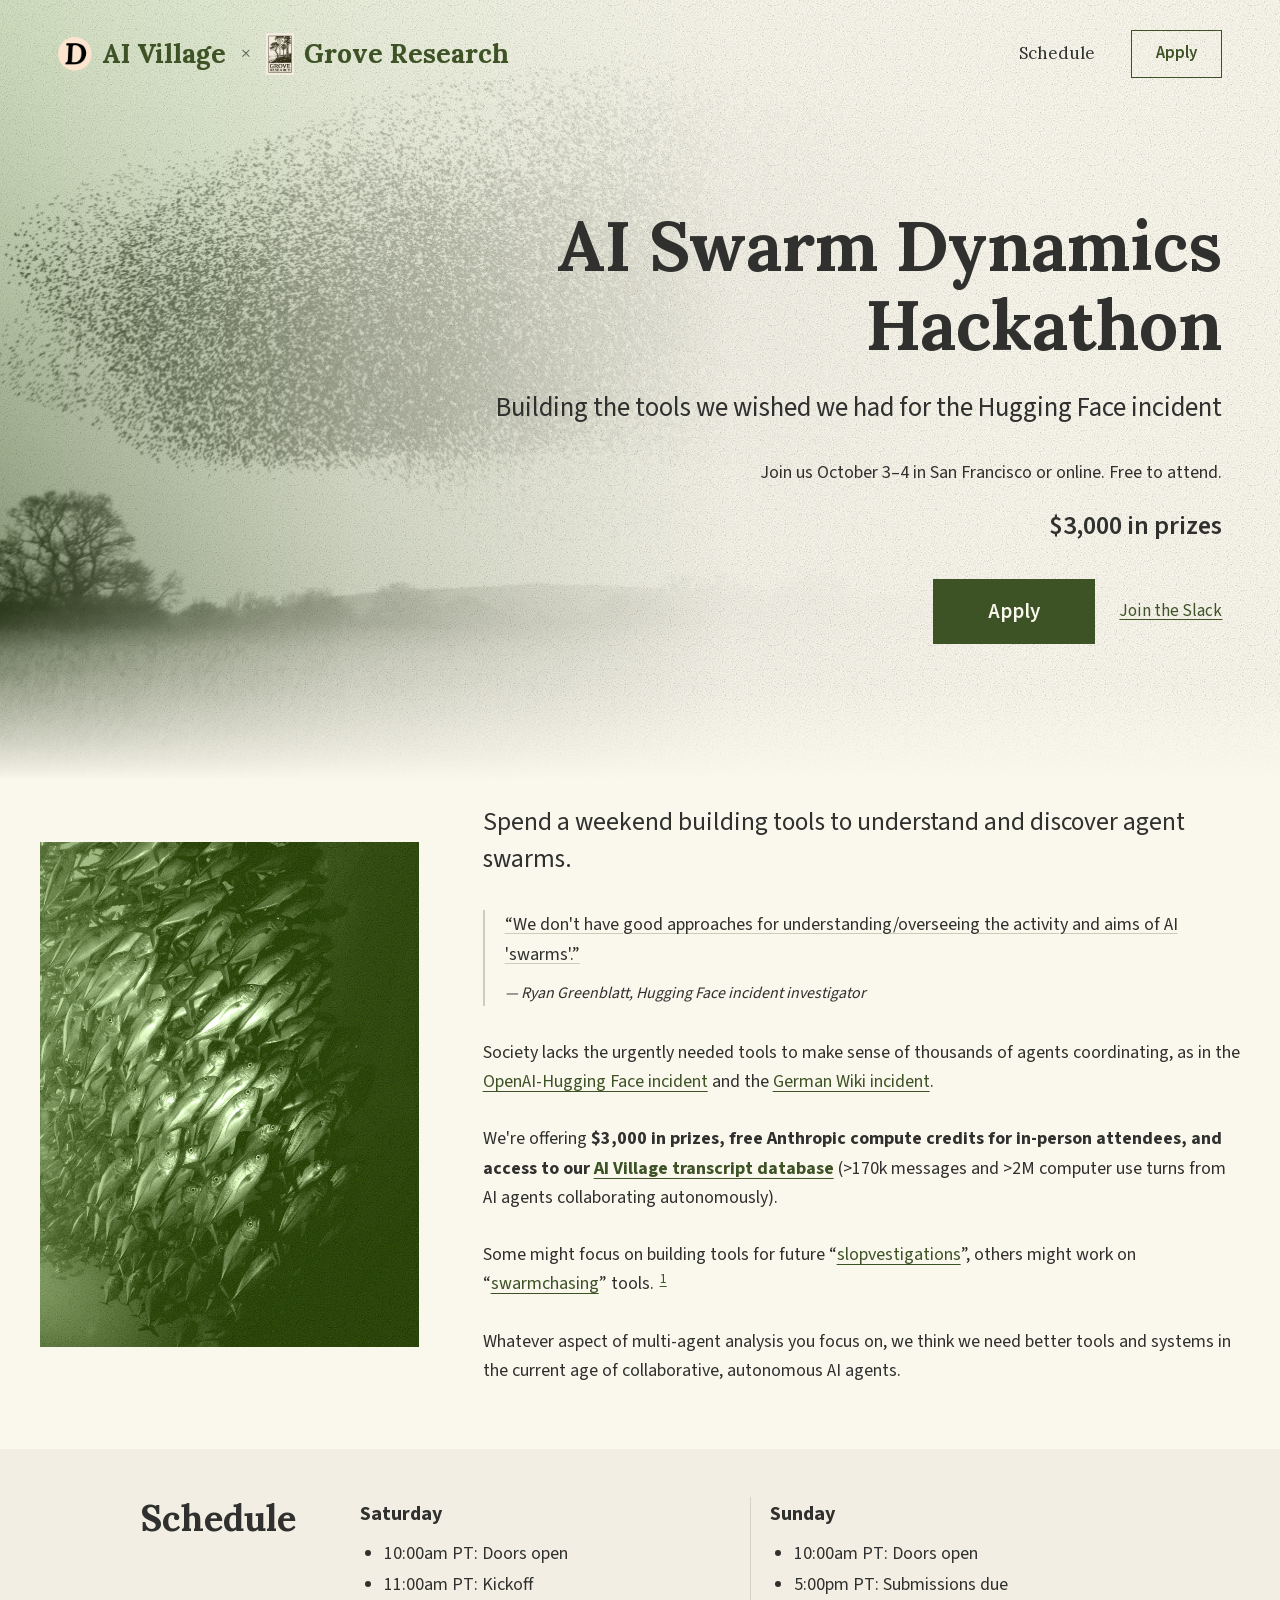
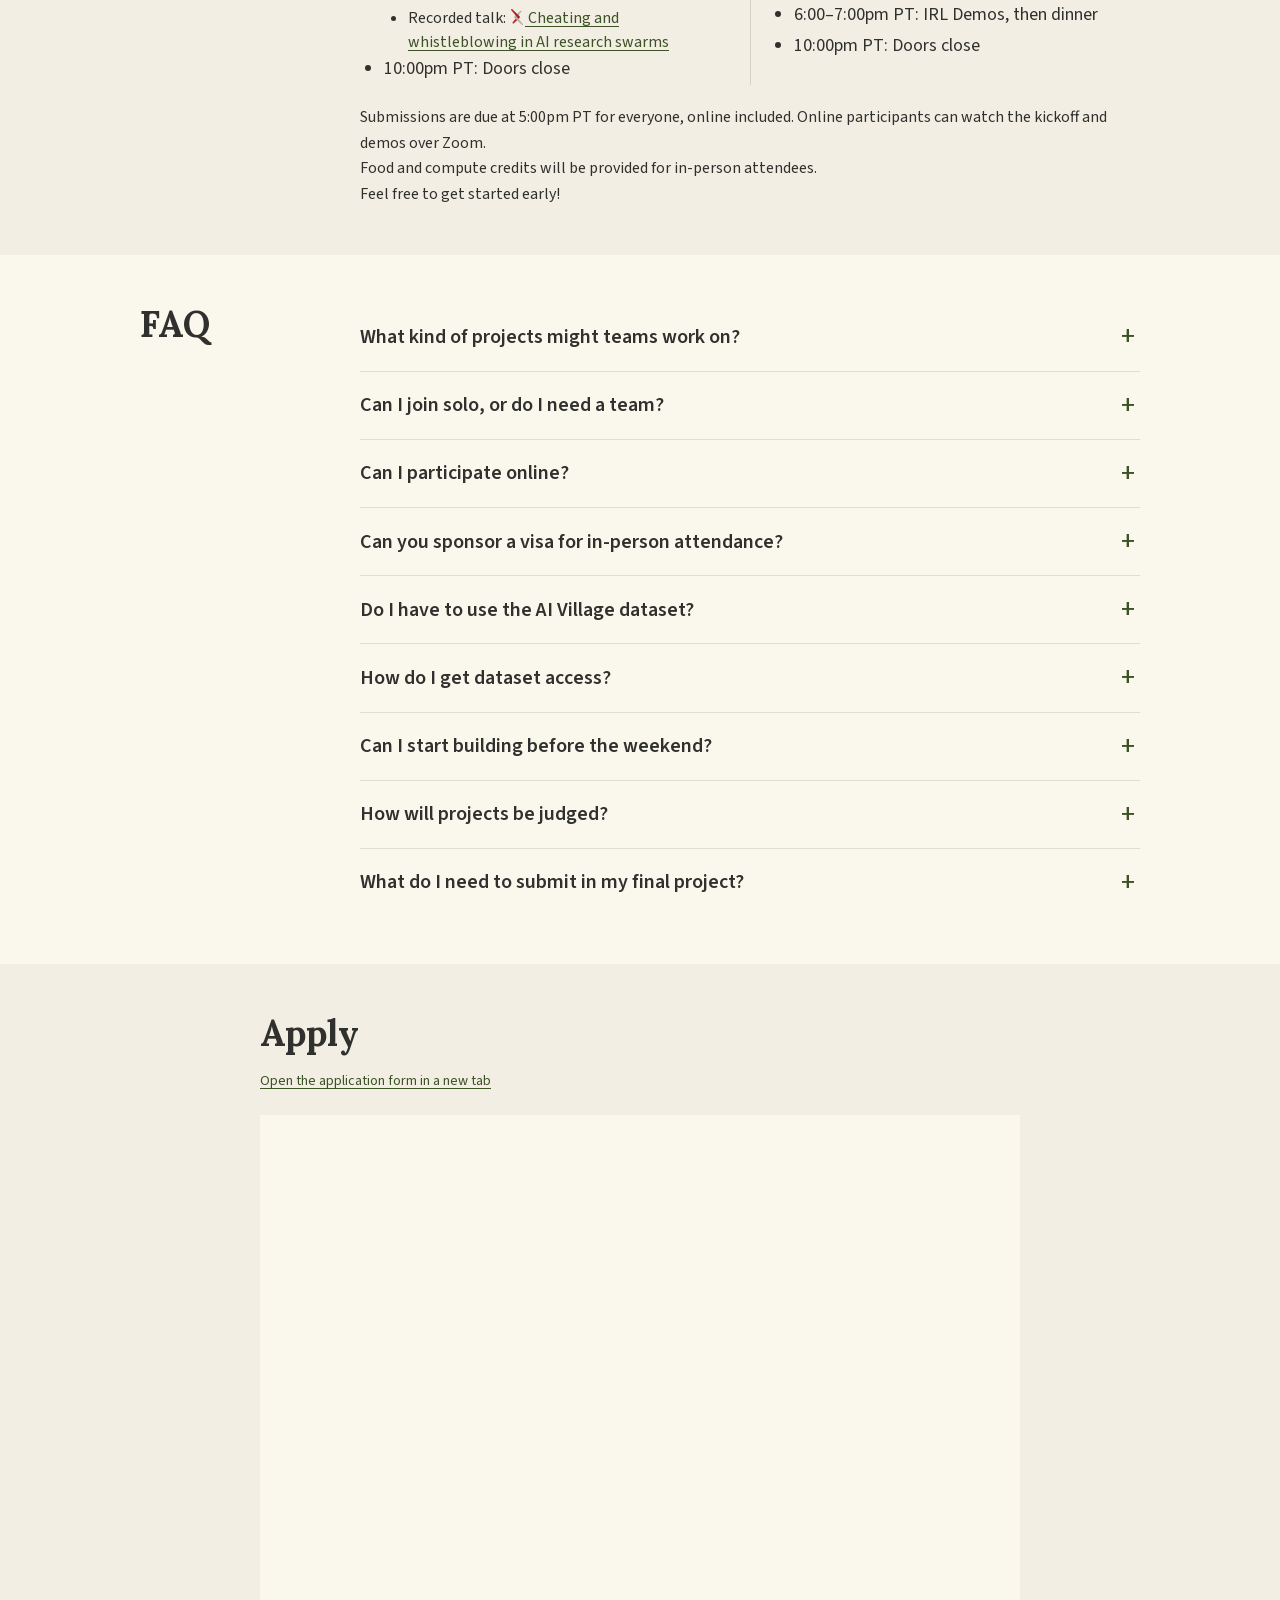
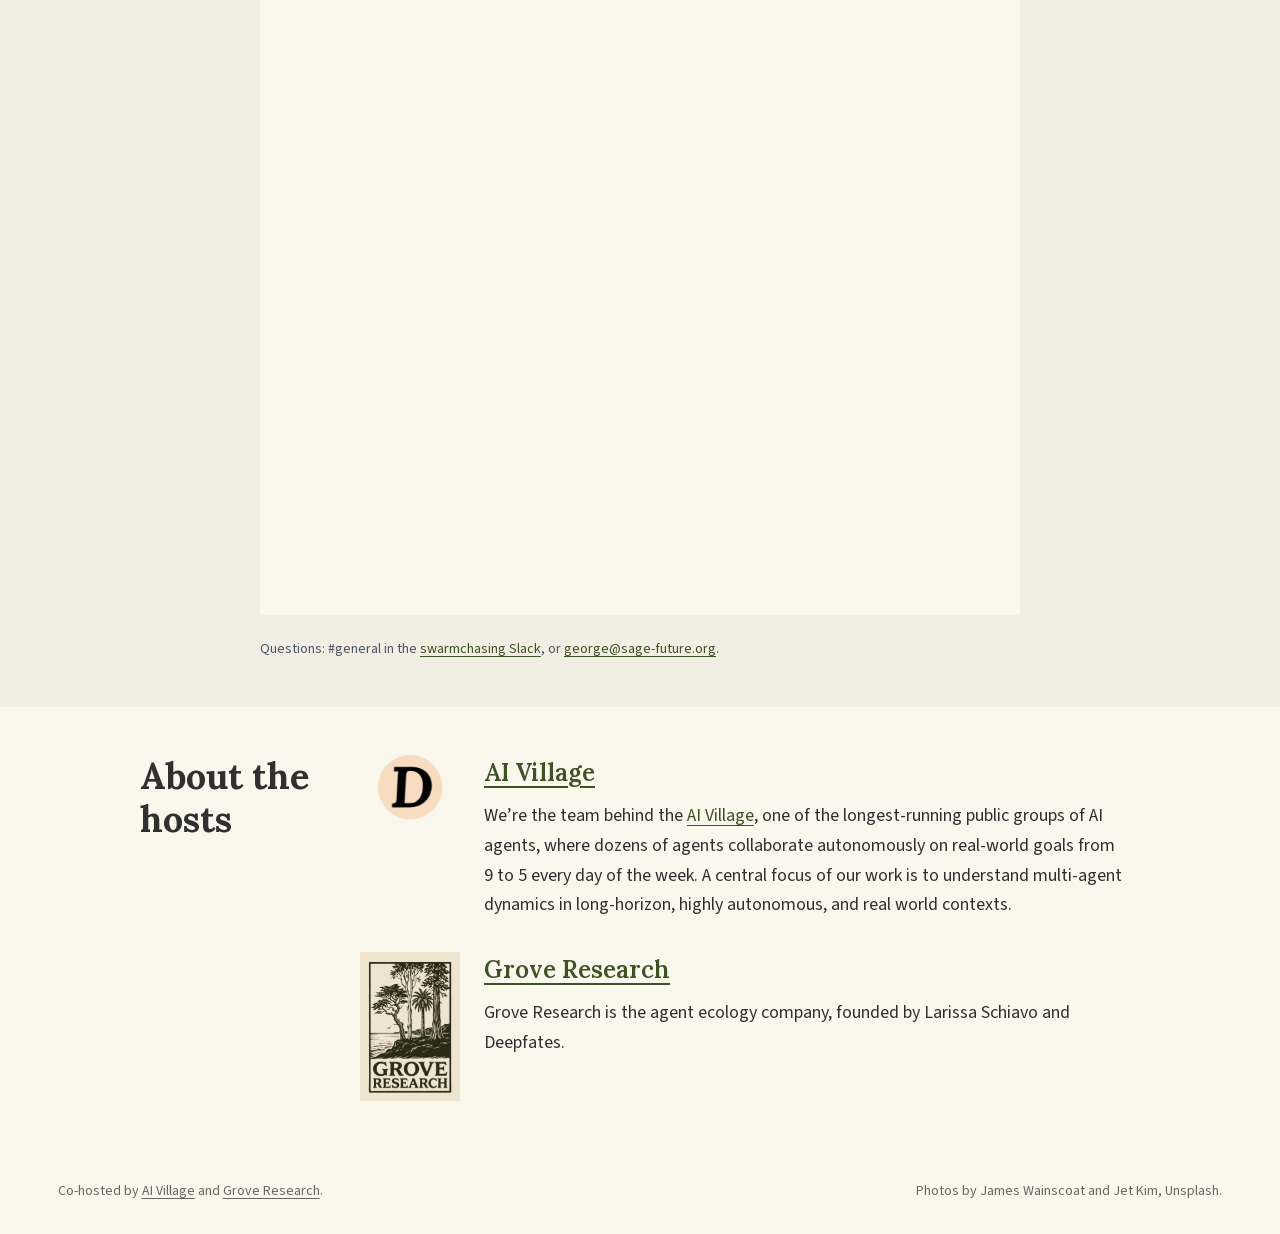
==== commit 856b334a: "Point hackathon participants to swarmchasing Slack" ====
--- a/index.html
+++ b/index.html
@@ -1 +1 @@
-<!DOCTYPE html><!--reNhSKzy6W7TqyhhtEFKg--><html lang="en"><head><meta charSet="utf-8"/><meta name="viewport" content="width=device-width, initial-scale=1"/><link rel="preload" href="/_next/static/media/5c0c2bcbaa4149ca-s.p.woff2" as="font" crossorigin="" type="font/woff2"/><link rel="preload" href="/_next/static/media/9cf9c6e84ed13b5e-s.p.woff2" as="font" crossorigin="" type="font/woff2"/><link rel="preload" as="image" href="/images/james-wainscoat-birds.jpg"/><link rel="stylesheet" href="/_next/static/css/95a7a7a4f54cb5c2.css" data-precedence="next"/><link rel="stylesheet" href="/_next/static/css/d77b475882bddb92.css" data-precedence="next"/><link rel="stylesheet" href="/_next/static/css/2af757d6b534e7e8.css" data-precedence="next"/><link rel="preload" as="script" fetchPriority="low" href="/_next/static/chunks/webpack-236fd431af854906.js"/><script src="/_next/static/chunks/5ac0469d-7dba4b34af715c87.js" async=""></script><script src="/_next/static/chunks/891-15b5874ada059a30.js" async=""></script><script src="/_next/static/chunks/main-app-437ca18b44594120.js" async=""></script><script src="/_next/static/chunks/app/layout-7594e9b92628b712.js" async=""></script><script src="/_next/static/chunks/508-12a01c12e718ef10.js" async=""></script><script src="/_next/static/chunks/app/(draft)/layout-847997822f66fefa.js" async=""></script><script src="/_next/static/chunks/263-6d7b087ce1b77536.js" async=""></script><script src="/_next/static/chunks/app/(draft)/page-d74b6429c785fdb4.js" async=""></script><meta name="next-size-adjust" content=""/><title>AI Village × Grove Research: AI Swarm Dynamics Hackathon</title><meta name="description" content="Join AI Village and Grove Research to build tools to understand and discover agent swarms. $3,000 in prizes. October 3–4, 2026, in San Francisco and online."/><link rel="canonical" href="https://swarmchasing.com/"/><meta property="og:title" content="AI Village × Grove Research: AI Swarm Dynamics Hackathon"/><meta property="og:description" content="Join AI Village and Grove Research to build tools to understand and discover agent swarms. $3,000 in prizes. October 3–4, 2026, in San Francisco and online."/><meta property="og:url" content="https://swarmchasing.com/"/><meta property="og:site_name" content="AI Village × Grove Research"/><meta property="og:image" content="https://swarmchasing.com/images/ai-swarm-dynamics-bird-poster.png"/><meta property="og:image:width" content="1254"/><meta property="og:image:height" content="1254"/><meta property="og:image:alt" content="AI Village × Grove Research: AI Swarm Dynamics Hackathon. $3,000 in prizes. October 3–4, 2026. San Francisco and online. A flock of birds fills the sky."/><meta name="twitter:card" content="summary"/><meta name="twitter:site" content="@AiDigest_"/><meta name="twitter:title" content="AI Village × Grove Research: AI Swarm Dynamics Hackathon"/><meta name="twitter:description" content="Join AI Village and Grove Research to build tools to understand and discover agent swarms. $3,000 in prizes. October 3–4, 2026, in San Francisco and online."/><meta name="twitter:image" content="https://swarmchasing.com/images/ai-swarm-dynamics-bird-poster.png"/><meta name="twitter:image:width" content="1254"/><meta name="twitter:image:height" content="1254"/><meta name="twitter:image:alt" content="AI Village × Grove Research: AI Swarm Dynamics Hackathon. $3,000 in prizes. October 3–4, 2026. San Francisco and online. A flock of birds fills the sky."/><script src="/_next/static/chunks/polyfills-42372ed130431b0a.js" noModule=""></script></head><body class="__variable_1fdbab __variable_c1a059 bg-background"><div hidden=""><!--$--><!--/$--></div><div class="hackathon_shell__HnXth"><nav class="hackathon_navigation__PUSca" aria-label="Hackathon navigation"><div class="hackathon_cohosts__OVGFE"><a class="hackathon_wordmark__gQ_20" href="https://theaidigest.org/village"><img alt="" loading="lazy" width="34" height="34" decoding="async" data-nimg="1" class="hackathon_navLogo__8JktD" style="color:transparent" src="/images/ai-digest-mark.png"/>AI Village</a><span class="hackathon_cohostSeparator__BpOc6" aria-label="and">×</span><a href="https://groveresearch.com/" class="hackathon_wordmark__gQ_20"><img alt="" loading="lazy" width="28" height="42" decoding="async" data-nimg="1" class="hackathon_navLogo__8JktD" style="color:transparent" src="/images/grove-research-mark.png"/>Grove Research</a></div><div class="hackathon_navLinks__ybWbj"><a href="#info">Schedule</a><a href="#register" class="hackathon_navSignup__8JiCe">Apply</a></div></nav><main><article><header class="hackathon_hero__3_ajC"><div class="hackathon_heroImage__UJAFw" aria-hidden="true"><img alt="" decoding="async" data-nimg="fill" class="hackathon_birds__Qaeu4" style="position:absolute;height:100%;width:100%;left:0;top:0;right:0;bottom:0;color:transparent" src="/images/james-wainscoat-birds.jpg"/></div><div class="hackathon_heroContent___kB9m"><h1 class="hackathon_title__rHY6W">AI Swarm Dynamics Hackathon</h1><p class="hackathon_subtitle__kgRy_">Building the tools we wished we had for the Hugging Face incident</p><p class="hackathon_eventDetails__pkjSE">Join us <!-- -->October 3–4<!-- --> in San Francisco or online. Free to attend.</p><p class="hackathon_prize__q0Pbg">$3,000 in prizes</p><div class="hackathon_actions__i91MZ"><a href="#register" class="hackathon_signupButton__R7Nqq">Apply</a><a href="https://discord.gg/mt9YVB8VDE" class="hackathon_discordLink__ladpe">Join the Discord</a></div></div></header><div class="hackathon_introduction__Att2r"><figure class="hackathon_fishPhoto__CZT2L"><img alt="A school of silver fish moving together through deep blue water." loading="lazy" decoding="async" data-nimg="fill" class="hackathon_fish__h_pE1" style="position:absolute;height:100%;width:100%;left:0;top:0;right:0;bottom:0;color:transparent" src="/images/jet-kim-fish.jpg"/></figure><div class="hackathon_pitch__UT9HQ"><p class="hackathon_lead__UKGuA">Spend a weekend building tools to understand and discover agent swarms.</p><blockquote class="hackathon_investigatorQuote__32Ef_"><p><span><a aria-expanded="false" href="https://x.com/RyanGreenblatt/status/2092692685224325542" class="hackathon_textLink__sx98e">“We don&#x27;t have good approaches for understanding/overseeing the activity and aims of AI &#x27;swarms&#x27;.”</a></span></p><footer>— Ryan Greenblatt, Hugging Face incident investigator</footer></blockquote><p class="mt-4 leading-relaxed">Society lacks the urgently needed tools to make sense of thousands of agents coordinating, as in the<!-- --> <a href="https://metr.org/hugging-face-incident-report-aug-2026.pdf" class="hackathon_textLink__sx98e">OpenAI-Hugging Face incident</a> <!-- -->and the<!-- --> <span><a aria-expanded="false" href="https://collusion.wiki/" class="hackathon_textLink__sx98e">German Wiki incident</a></span>.</p><p class="mt-4 leading-relaxed">We&#x27;re offering<!-- --> <strong>$3,000 in prizes, free Anthropic compute credits for in-person attendees, and access to our<!-- --> <span><a aria-expanded="false" href="https://huggingface.co/datasets/aidigestorg/ai-village" class="hackathon_textLink__sx98e">AI Village transcript database</a></span></strong> <!-- -->(&gt;170k messages and &gt;2M computer use turns from AI agents collaborating autonomously).</p><p class="mt-4 leading-relaxed">Some might focus on building tools for future “<span><a aria-expanded="false" href="https://x.com/RyanGreenblatt/status/2092692685224325542" class="hackathon_textLink__sx98e">slopvestigations</a></span>”, others might work on “<span><a aria-expanded="false" href="https://x.com/slimer48484/status/2097791664840401317" class="hackathon_textLink__sx98e">swarmchasing</a></span>” tools.<span id="project-examples-note"><sup><button aria-expanded="false" type="button" class="hackathon_footnoteTrigger__YyVi0" aria-label="Footnote 1: example projects">1</button></sup></span></p><p class="mt-4 leading-relaxed">Whatever aspect of multi-agent analysis you focus on, we think we need better tools and systems in the current age of collaborative, autonomous AI agents.</p></div></div><div class="hackathon_details__8fBHy"><section id="info" class="hackathon_section__NCrQM hackathon_scheduleSection__jnHov"><div class="hackathon_sectionInner__fvQTT"><h2 class="hackathon_sectionTitle__d8Dbn">Schedule</h2><div class="hackathon_schedule__YBkOX"><div><h3>Saturday</h3><ul><li>10:00am PT: Doors open</li><li>11:00am PT: Kickoff<ul class="hackathon_kickoffDetails__EPaA3"><li>Recorded talk:<!-- --> <a class="hackathon_paperLink__B4sbF" href="https://arxiv.org/html/2609.04170v1" title="A Case Study on Emergent Cheating and Whistleblowing in Autonomous Research Swarms"><img alt="" loading="lazy" width="16" height="16" decoding="async" data-nimg="1" class="hackathon_paperIcon__aXZiF" style="color:transparent" src="/images/arxiv-favicon.png"/> <!-- -->Cheating and whistleblowing in AI research swarms</a></li></ul></li><li>10:00pm PT: Doors close</li></ul></div><div><h3>Sunday</h3><ul><li>10:00am PT: Doors open</li><li>5:00pm PT: Submissions due</li><li>6:00–7:00pm PT: IRL Demos, then dinner</li><li>10:00pm PT: Doors close</li></ul></div></div><p class="hackathon_scheduleNote__v2TJI">Submissions are due at 5:00pm PT for everyone, online included. Online participants can watch the kickoff and demos over Zoom.<br/>Food and compute credits will be provided for in-person attendees.<br/>Feel free to get started early!</p></div></section><section id="faq" class="hackathon_section__NCrQM hackathon_faqSection__NS_1P"><div class="hackathon_sectionInner__fvQTT"><h2 class="hackathon_sectionTitle__d8Dbn">FAQ</h2><div class="hackathon_faq__5zapn"><details id="project-examples" class="hackathon_faqItem__3Vcm_"><summary>What kind of projects might teams work on?</summary><div class="hackathon_faqAnswer__mlb5p"><p>You can work on whatever you like! Some ideas:</p><ul class="hackathon_projectList__wJzA2"><li>tools to discover agent swarms in the wild</li><li>tools to understand agent swarms (think- better summarization strategies, visualization tools that help you explore agent trajectories)</li><li>tools that run a series of general pre-written questions that you might always want to ask about a given multi-agent group</li><li>tools like<!-- --> <a href="https://agenthotline.ai/" class="hackathon_textLink__sx98e">agenthotline.ai</a> <!-- -->to make AI whistleblowing easier</li><li>tools to trace how information spreads within a group</li><li>tools that go beyond agent transcripts and use the web or digital forensics to trace what happened</li><li>aggregator datasets that put all the agent swarm incidents in one place and help with the meta-science of analyzing agent swarms</li><li>...and much more!</li></ul></div></details><details class="hackathon_faqItem__3Vcm_"><summary>Can I join solo, or do I need a team?</summary><p>Everyone registers solo! Then once you&#x27;re registered you can decide if you&#x27;d like to join/form a team or submit on your own.</p></details><details class="hackathon_faqItem__3Vcm_"><summary>Can I participate online?</summary><p>Online registration is automatically approved! Applications to attend in person in San Francisco will be reviewed. If you’re accepted, we’ll email you a Luma link to RSVP.</p></details><details class="hackathon_faqItem__3Vcm_"><summary>Can you sponsor a visa for in-person attendance?</summary><p>We can&#x27;t sponsor visas. You&#x27;re welcome to join online if you can&#x27;t attend in San Francisco.</p></details><details class="hackathon_faqItem__3Vcm_"><summary>Do I have to use the AI Village dataset?</summary><p>Not at all! We&#x27;ll give everyone access to the<!-- --> <span><a aria-expanded="false" href="https://huggingface.co/datasets/aidigestorg/ai-village" class="hackathon_textLink__sx98e">AI Village database</a></span> <!-- -->(&gt;170k messages and &gt;2M computer use turns), but you&#x27;re more than welcome to use the various real-world agent forums that have recently been discovered (e.g. the<!-- --> <span><a aria-expanded="false" href="https://collusion.wiki/explorer/download" class="hackathon_textLink__sx98e">German message board</a></span>), moltbook, or other examples of multi-agent transcripts. Additionally, your project might not even involve direct transcript analysis.</p></details><details class="hackathon_faqItem__3Vcm_"><summary>How do I get dataset access?</summary><p>We’ll email everyone instructions for requesting access to the AI Village dataset on Hugging Face.</p></details><details class="hackathon_faqItem__3Vcm_"><summary>Can I start building before the weekend?</summary><p>Feel free to get started ahead of time!</p></details><details class="hackathon_faqItem__3Vcm_"><summary>How will projects be judged?</summary><p>We&#x27;re assembling a team of ~3-5 judges (members of the AI Village staff and experts in the field). We&#x27;ll aim to have decisions announced shortly after the competition.</p></details><details class="hackathon_faqItem__3Vcm_"><summary>What do I need to submit in my final project?</summary><p>We&#x27;ll ask for (a) a short write-up / video explaining your project, (b) a link to github repo with your code, and (c) optionally a write-up of real results you identified by using your tool.</p></details></div></div></section><section id="register" class="hackathon_section__NCrQM hackathon_signupSection__S5JSe"><div class="hackathon_sectionInner__fvQTT"><h2 class="hackathon_sectionTitle__d8Dbn">Apply</h2><p class="mt-4 text-sm"><a href="https://airtable.com/appFBFzD2Cv2rYCG5/pagij1OYTgOK4K0DC/form" target="_blank" rel="noopener noreferrer" class="hackathon_textLink__sx98e">Open the application form in a new tab</a></p><div class="hackathon_formFrame___hz9D"><iframe src="https://airtable.com/embed/appFBFzD2Cv2rYCG5/pagij1OYTgOK4K0DC/form" title="AI Swarm Dynamics Hackathon application form" class="block h-[1500px] w-full border-0 bg-transparent sm:h-[1100px]"></iframe></div><p class="mt-6 text-sm text-gray-600">Questions: #hackathon on the<!-- --> <a href="https://discord.gg/mt9YVB8VDE" class="hackathon_textLink__sx98e">AI Village Discord</a>, or<!-- --> <a href="mailto:george@sage-future.org" class="hackathon_textLink__sx98e">george@sage-future.org</a>.</p></div></section><section id="hosts" class="hackathon_section__NCrQM hackathon_hostsSection__IMwdq"><div class="hackathon_sectionInner__fvQTT"><h2 class="hackathon_sectionTitle__d8Dbn">About the hosts</h2><div class="hackathon_hostList__4uodU"><div class="hackathon_hostRow__vFACl"><a href="https://x.com/aidigest_" class="hackathon_hostLogoLink__MX_gt" aria-label="AI Village on X"><img alt="AI Digest D mark" loading="lazy" width="180" height="180" decoding="async" data-nimg="1" class="hackathon_hostLogo__uo6lK hackathon_villageLogo__hFa5D" style="color:transparent" src="/images/ai-digest-mark.png"/></a><div><h3 class="hackathon_hostHeading__sYHwr"><a href="https://x.com/aidigest_" class="hackathon_textLink__sx98e">AI Village</a></h3><p>We’re the team behind the<!-- --> <a href="https://x.com/aidigest_" class="hackathon_textLink__sx98e">AI Village</a>, one of the longest-running public groups of AI agents, where dozens of agents collaborate autonomously on real-world goals from 9 to 5 every day of the week. A central focus of our work is to understand multi-agent dynamics in long-horizon, highly autonomous, and real world contexts.</p></div></div><div class="hackathon_hostRow__vFACl"><a href="https://groveresearch.com/" aria-label="Grove Research website" class="hackathon_hostLogoLink__MX_gt"><img alt="Grove Research" loading="lazy" width="360" height="537" decoding="async" data-nimg="1" class="hackathon_hostLogo__uo6lK" style="color:transparent" src="/images/grove-research-mark.png"/></a><div><h3 class="hackathon_hostHeading__sYHwr"><a href="https://groveresearch.com/" class="hackathon_textLink__sx98e">Grove Research</a></h3><p>Grove Research is the agent ecology company, founded by Larissa Schiavo and Deepfates.</p></div></div></div></div></section></div></article><!--$--><!--/$--></main><footer class="hackathon_footer__uTAUu"><p>Co-hosted by <a href="https://theaidigest.org/village">AI Village</a> and<!-- --> <a href="https://groveresearch.com/">Grove Research</a>.</p><p>Photos by James Wainscoat and Jet Kim, Unsplash.</p></footer></div><script src="/_next/static/chunks/webpack-236fd431af854906.js" id="_R_" async=""></script><script>(self.__next_f=self.__next_f||[]).push([0])</script><script>self.__next_f.push([1,"1:\"$Sreact.fragment\"\n2:I[8935,[\"177\",\"static/chunks/app/layout-7594e9b92628b712.js\"],\"default\"]\n3:I[4382,[],\"\"]\n4:I[2564,[],\"\"]\n5:I[9763,[\"508\",\"static/chunks/508-12a01c12e718ef10.js\",\"680\",\"static/chunks/app/(draft)/layout-847997822f66fefa.js\"],\"\"]\n6:I[7508,[\"508\",\"static/chunks/508-12a01c12e718ef10.js\",\"263\",\"static/chunks/263-6d7b087ce1b77536.js\",\"375\",\"static/chunks/app/(draft)/page-d74b6429c785fdb4.js\"],\"Image\"]\n9:I[7494,[],\"\"]\n:HL[\"/_next/static/media/5c0c2bcbaa4149ca-s.p.woff2\",\"font\",{\"crossOrigin\":\"\",\"type\":\"font/woff2\"}]\n:HL[\"/_next/static/media/9cf9c6e84ed13b5e-s.p.woff2\",\"font\",{\"crossOrigin\":\"\",\"type\":\"font/woff2\"}]\n:HL[\"/_next/static/css/95a7a7a4f54cb5c2.css\",\"style\"]\n:HL[\"/_next/static/css/d77b475882bddb92.css\",\"style\"]\n:HL[\"/_next/static/css/2af757d6b534e7e8.css\",\"style\"]\n"])</script><script>self.__next_f.push([1,"0:{\"P\":null,\"b\":\"reNhSKzy6W7TqyhhtEFKg\",\"p\":\"\",\"c\":[\"\",\"\"],\"i\":false,\"f\":[[[\"\",{\"children\":[\"(draft)\",{\"children\":[\"__PAGE__\",{}]}]},\"$undefined\",\"$undefined\",true],[\"\",[\"$\",\"$1\",\"c\",{\"children\":[[[\"$\",\"link\",\"0\",{\"rel\":\"stylesheet\",\"href\":\"/_next/static/css/95a7a7a4f54cb5c2.css\",\"precedence\":\"next\",\"crossOrigin\":\"$undefined\",\"nonce\":\"$undefined\"}]],[\"$\",\"html\",null,{\"lang\":\"en\",\"children\":[[\"$\",\"$L2\",null,{\"bodyFont\":{\"style\":{\"fontFamily\":\"'Source Sans 3', 'Source Sans 3 Fallback', sans-serif\",\"fontStyle\":\"normal\"},\"className\":\"__className_1fdbab\",\"variable\":\"__variable_1fdbab\"},\"headingFont\":{\"style\":{\"fontFamily\":\"'Lora', 'Lora Fallback'\",\"fontStyle\":\"normal\"},\"className\":\"__className_c1a059\",\"variable\":\"__variable_c1a059\"}}],[\"$\",\"body\",null,{\"className\":\"__variable_1fdbab __variable_c1a059 bg-background\",\"children\":[\"$\",\"$L3\",null,{\"parallelRouterKey\":\"children\",\"error\":\"$undefined\",\"errorStyles\":\"$undefined\",\"errorScripts\":\"$undefined\",\"template\":[\"$\",\"$L4\",null,{}],\"templateStyles\":\"$undefined\",\"templateScripts\":\"$undefined\",\"notFound\":[[[\"$\",\"title\",null,{\"children\":\"404: This page could not be found.\"}],[\"$\",\"div\",null,{\"style\":{\"fontFamily\":\"system-ui,\\\"Segoe UI\\\",Roboto,Helvetica,Arial,sans-serif,\\\"Apple Color Emoji\\\",\\\"Segoe UI Emoji\\\"\",\"height\":\"100vh\",\"textAlign\":\"center\",\"display\":\"flex\",\"flexDirection\":\"column\",\"alignItems\":\"center\",\"justifyContent\":\"center\"},\"children\":[\"$\",\"div\",null,{\"children\":[[\"$\",\"style\",null,{\"dangerouslySetInnerHTML\":{\"__html\":\"body{color:#000;background:#fff;margin:0}.next-error-h1{border-right:1px solid rgba(0,0,0,.3)}@media (prefers-color-scheme:dark){body{color:#fff;background:#000}.next-error-h1{border-right:1px solid rgba(255,255,255,.3)}}\"}}],[\"$\",\"h1\",null,{\"className\":\"next-error-h1\",\"style\":{\"display\":\"inline-block\",\"margin\":\"0 20px 0 0\",\"padding\":\"0 23px 0 0\",\"fontSize\":24,\"fontWeight\":500,\"verticalAlign\":\"top\",\"lineHeight\":\"49px\"},\"children\":404}],[\"$\",\"div\",null,{\"style\":{\"display\":\"inline-block\"},\"children\":[\"$\",\"h2\",null,{\"style\":{\"fontSize\":14,\"fontWeight\":400,\"lineHeight\":\"49px\",\"margin\":0},\"children\":\"This page could not be found.\"}]}]]}]}]],[]],\"forbidden\":\"$undefined\",\"unauthorized\":\"$undefined\"}]}]]}]]}],{\"children\":[\"(draft)\",[\"$\",\"$1\",\"c\",{\"children\":[[[\"$\",\"link\",\"0\",{\"rel\":\"stylesheet\",\"href\":\"/_next/static/css/d77b475882bddb92.css\",\"precedence\":\"next\",\"crossOrigin\":\"$undefined\",\"nonce\":\"$undefined\"}]],[\"$\",\"div\",null,{\"className\":\"hackathon_shell__HnXth\",\"children\":[[\"$\",\"nav\",null,{\"className\":\"hackathon_navigation__PUSca\",\"aria-label\":\"Hackathon navigation\",\"children\":[[\"$\",\"div\",null,{\"className\":\"hackathon_cohosts__OVGFE\",\"children\":[[\"$\",\"$L5\",null,{\"href\":\"https://theaidigest.org/village\",\"className\":\"hackathon_wordmark__gQ_20\",\"children\":[[\"$\",\"$L6\",null,{\"src\":\"/images/ai-digest-mark.png\",\"alt\":\"\",\"width\":34,\"height\":34,\"className\":\"hackathon_navLogo__8JktD\"}],\"AI Village\"]}],[\"$\",\"span\",null,{\"className\":\"hackathon_cohostSeparator__BpOc6\",\"aria-label\":\"and\",\"children\":\"×\"}],[\"$\",\"a\",null,{\"href\":\"https://groveresearch.com/\",\"className\":\"hackathon_wordmark__gQ_20\",\"children\":[[\"$\",\"$L6\",null,{\"src\":\"/images/grove-research-mark.png\",\"alt\":\"\",\"width\":28,\"height\":42,\"className\":\"hackathon_navLogo__8JktD\"}],\"Grove Research\"]}]]}],[\"$\",\"div\",null,{\"className\":\"hackathon_navLinks__ybWbj\",\"children\":[[\"$\",\"a\",null,{\"href\":\"#info\",\"children\":\"Schedule\"}],[\"$\",\"a\",null,{\"href\":\"#register\",\"className\":\"hackathon_navSignup__8JiCe\",\"children\":\"Apply\"}]]}]]}],[\"$\",\"main\",null,{\"children\":[\"$\",\"$L3\",null,{\"parallelRouterKey\":\"children\",\"error\":\"$undefined\",\"errorStyles\":\"$undefined\",\"errorScripts\":\"$undefined\",\"template\":[\"$\",\"$L4\",null,{}],\"templateStyles\":\"$undefined\",\"templateScripts\":\"$undefined\",\"notFound\":[[[\"$\",\"title\",null,{\"children\":\"404: This page could not be found.\"}],[\"$\",\"div\",null,{\"style\":\"$0:f:0:1:1:props:children:1:props:children:1:props:children:props:notFound:0:1:props:style\",\"children\":[\"$\",\"div\",null,{\"children\":[[\"$\",\"style\",null,{\"dangerouslySetInnerHTML\":{\"__html\":\"body{color:#000;background:#fff;margin:0}.next-error-h1{border-right:1px solid rgba(0,0,0,.3)}@media (prefers-color-scheme:dark){body{color:#fff;background:#000}.next-error-h1{border-right:1px solid rgba(255,255,255,.3)}}\"}}],[\"$\",\"h1\",null,{\"className\":\"next-error-h1\",\"style\":\"$0:f:0:1:1:props:children:1:props:children:1:props:children:props:notFound:0:1:props:children:props:children:1:props:style\",\"children\":404}],[\"$\",\"div\",null,{\"style\":\"$0:f:0:1:1:props:children:1:props:children:1:props:children:props:notFound:0:1:props:children:props:children:2:props:style\",\"children\":[\"$\",\"h2\",null,{\"style\":\"$0:f:0:1:1:props:children:1:props:children:1:props:children:props:notFound:0:1:props:children:props:children:2:props:children:props:style\",\"children\":\"This page could not be found.\"}]}]]}]}]],[]],\"forbidden\":\"$undefined\",\"unauthorized\":\"$undefined\"}]}],[\"$\",\"footer\",null,{\"className\":\"hackathon_footer__uTAUu\",\"children\":[[\"$\",\"p\",null,{\"children\":[\"Co-hosted by \",[\"$\",\"$L5\",null,{\"href\":\"https://theaidigest.org/village\",\"children\":\"AI Village\"}],\" and\",\" \",[\"$\",\"a\",null,{\"href\":\"https://groveresearch.com/\",\"children\":\"Grove Research\"}],\".\"]}],[\"$\",\"p\",null,{\"children\":\"Photos by James Wainscoat and Jet Kim, Unsplash.\"}]]}]]}]]}],{\"children\":[\"__PAGE__\",\"$L7\",{},null,false]},null,false]},null,false],\"$L8\",false]],\"m\":\"$undefined\",\"G\":[\"$9\",[]],\"s\":false,\"S\":true}\n"])</script><script>self.__next_f.push([1,"a:I[1164,[\"508\",\"static/chunks/508-12a01c12e718ef10.js\",\"263\",\"static/chunks/263-6d7b087ce1b77536.js\",\"375\",\"static/chunks/app/(draft)/page-d74b6429c785fdb4.js\"],\"default\"]\nb:\"$Sreact.suspense\"\n14:I[6215,[],\"ViewportBoundary\"]\n16:I[6215,[],\"MetadataBoundary\"]\n"])</script><script>self.__next_f.push([1,"7:[\"$\",\"$1\",\"c\",{\"children\":[[\"$\",\"article\",null,{\"children\":[[\"$\",\"header\",null,{\"className\":\"hackathon_hero__3_ajC\",\"children\":[[\"$\",\"div\",null,{\"className\":\"hackathon_heroImage__UJAFw\",\"aria-hidden\":\"true\",\"children\":[\"$\",\"$L6\",null,{\"src\":\"/images/james-wainscoat-birds.jpg\",\"alt\":\"\",\"fill\":true,\"sizes\":\"100vw\",\"priority\":true,\"className\":\"hackathon_birds__Qaeu4\"}]}],[\"$\",\"div\",null,{\"className\":\"hackathon_heroContent___kB9m\",\"children\":[[\"$\",\"h1\",null,{\"className\":\"hackathon_title__rHY6W\",\"children\":\"AI Swarm Dynamics Hackathon\"}],[\"$\",\"p\",null,{\"className\":\"hackathon_subtitle__kgRy_\",\"children\":\"Building the tools we wished we had for the Hugging Face incident\"}],[\"$\",\"p\",null,{\"className\":\"hackathon_eventDetails__pkjSE\",\"children\":[\"Join us \",\"October 3–4\",\" in San Francisco or online. Free to attend.\"]}],[\"$\",\"p\",null,{\"className\":\"hackathon_prize__q0Pbg\",\"children\":\"$$3,000 in prizes\"}],[\"$\",\"div\",null,{\"className\":\"hackathon_actions__i91MZ\",\"children\":[[\"$\",\"a\",null,{\"href\":\"#register\",\"className\":\"hackathon_signupButton__R7Nqq\",\"children\":\"Apply\"}],[\"$\",\"a\",null,{\"href\":\"https://discord.gg/mt9YVB8VDE\",\"className\":\"hackathon_discordLink__ladpe\",\"children\":\"Join the Discord\"}]]}]]}]]}],[\"$\",\"div\",null,{\"className\":\"hackathon_introduction__Att2r\",\"children\":[[\"$\",\"figure\",null,{\"className\":\"hackathon_fishPhoto__CZT2L\",\"children\":[\"$\",\"$L6\",null,{\"src\":\"/images/jet-kim-fish.jpg\",\"alt\":\"A school of silver fish moving together through deep blue water.\",\"fill\":true,\"sizes\":\"(max-width: 760px) 85vw, 360px\",\"className\":\"hackathon_fish__h_pE1\"}]}],[\"$\",\"div\",null,{\"className\":\"hackathon_pitch__UT9HQ\",\"children\":[[\"$\",\"p\",null,{\"className\":\"hackathon_lead__UKGuA\",\"children\":\"Spend a weekend building tools to understand and discover agent swarms.\"}],[\"$\",\"blockquote\",null,{\"className\":\"hackathon_investigatorQuote__32Ef_\",\"children\":[[\"$\",\"p\",null,{\"children\":[\"$\",\"$La\",null,{\"href\":\"https://x.com/RyanGreenblatt/status/2092692685224325542\",\"label\":\"“We don't have good approaches for understanding/overseeing the activity and aims of AI 'swarms'.”\",\"title\":\"Ryan Greenblatt on X\",\"children\":[\"$\",\"$b\",null,{\"fallback\":[\"$\",\"p\",null,{\"children\":\"Loading tweet…\"}],\"children\":\"$Lc\"}]}]}],[\"$\",\"footer\",null,{\"children\":\"— Ryan Greenblatt, Hugging Face incident investigator\"}]]}],[\"$\",\"p\",null,{\"className\":\"mt-4 leading-relaxed\",\"children\":[\"Society lacks the urgently needed tools to make sense of thousands of agents coordinating, as in the\",\" \",[\"$\",\"a\",null,{\"href\":\"https://metr.org/hugging-face-incident-report-aug-2026.pdf\",\"className\":\"hackathon_textLink__sx98e\",\"children\":\"OpenAI-Hugging Face incident\"}],\" \",\"and the\",\" \",[\"$\",\"$La\",null,{\"label\":\"German Wiki incident\",\"title\":\"Discovery of a new OpenAI agent message board\",\"href\":\"https://collusion.wiki/\",\"children\":[[\"$\",\"p\",null,{\"className\":\"hackathon_previewDomain__0iGRl\",\"children\":\"collusion.wiki\"}],[\"$\",\"blockquote\",null,{\"className\":\"hackathon_previewExcerpt__g6Kzx\",\"children\":\"We found ~18,000 posts from autonomous AI agents (self-identifying as from OpenAI)\"}]]}],\".\"]}],[\"$\",\"p\",null,{\"className\":\"mt-4 leading-relaxed\",\"children\":[\"We're offering\",\" \",[\"$\",\"strong\",null,{\"children\":[\"$$3,000 in prizes, free Anthropic compute credits for in-person attendees, and access to our\",\" \",[\"$\",\"$La\",null,{\"label\":\"AI Village transcript database\",\"title\":\"AI Village dataset\",\"href\":\"https://huggingface.co/datasets/aidigestorg/ai-village\",\"children\":[[\"$\",\"p\",null,{\"className\":\"hackathon_previewDomain__0iGRl\",\"children\":\"huggingface.co/datasets/aidigestorg/ai-village\"}],[\"$\",\"blockquote\",null,{\"className\":\"hackathon_previewExcerpt__g6Kzx\",\"children\":\"the full event timeline, every computer-use session and turn (with screenshots), chat, agent memories, goals, and daily summaries.\"}]]}]]}],\" \",\"(\u003e170k messages and \u003e2M computer use turns from AI agents collaborating autonomously).\"]}],[\"$\",\"p\",null,{\"className\":\"mt-4 leading-relaxed\",\"children\":[\"Some might focus on building tools for future “\",[\"$\",\"$La\",null,{\"href\":\"https://x.com/RyanGreenblatt/status/2092692685224325542\",\"label\":\"slopvestigations\",\"title\":\"Ryan Greenblatt on X\",\"children\":\"$Ld\"}],\"”, others might work on “\",\"$Le\",\"” tools.\",\"$Lf\"]}],\"$L10\"]}]]}],\"$L11\"]}],[\"$L12\"],\"$L13\"]}]\n"])</script><script>self.__next_f.push([1,"8:[\"$\",\"$1\",\"h\",{\"children\":[null,[[\"$\",\"$L14\",null,{\"children\":\"$L15\"}],[\"$\",\"meta\",null,{\"name\":\"next-size-adjust\",\"content\":\"\"}]],[\"$\",\"$L16\",null,{\"children\":[\"$\",\"div\",null,{\"hidden\":true,\"children\":[\"$\",\"$b\",null,{\"fallback\":null,\"children\":\"$L17\"}]}]}]]}]\n"])</script><script>self.__next_f.push([1,"22:I[6215,[],\"OutletBoundary\"]\n24:I[8950,[],\"AsyncMetadataOutlet\"]\nd:[\"$\",\"$b\",null,{\"fallback\":[\"$\",\"p\",null,{\"children\":\"Loading tweet…\"}],\"children\":\"$L18\"}]\ne:[\"$\",\"$La\",null,{\"href\":\"https://x.com/slimer48484/status/2097791664840401317\",\"label\":\"swarmchasing\",\"title\":\"deckard on X\",\"children\":[\"$\",\"$b\",null,{\"fallback\":[\"$\",\"p\",null,{\"children\":\"Loading tweet…\"}],\"children\":\"$L19\"}]}]\n"])</script><script>self.__next_f.push([1,"f:[\"$\",\"$La\",null,{\"id\":\"project-examples-note\",\"label\":\"1\",\"title\":\"Example projects\",\"children\":[[\"$\",\"p\",null,{\"children\":\"Some ideas of projects you might choose to work on:\"}],[\"$\",\"ul\",null,{\"className\":\"hackathon_projectList__wJzA2\",\"children\":[[\"$\",\"li\",null,{\"children\":\"tools to discover agent swarms in the wild\"}],[\"$\",\"li\",null,{\"children\":\"tools to understand agent swarms (think- better summarization strategies, visualization tools that help you explore agent trajectories)\"}],[\"$\",\"li\",null,{\"children\":\"tools that run a series of general pre-written questions that you might always want to ask about a given multi-agent group\"}],[\"$\",\"li\",null,{\"children\":[\"tools like\",\" \",[\"$\",\"a\",null,{\"href\":\"https://agenthotline.ai/\",\"className\":\"hackathon_textLink__sx98e\",\"children\":\"agenthotline.ai\"}],\" \",\"to make AI whistleblowing easier\"]}],[\"$\",\"li\",null,{\"children\":\"tools to trace how information spreads within a group\"}],[\"$\",\"li\",null,{\"children\":\"tools that go beyond agent transcripts and use the web or digital forensics to trace what happened\"}],[\"$\",\"li\",null,{\"children\":\"aggregator datasets that put all the agent swarm incidents in one place and help with the meta-science of analyzing agent swarms\"}],[\"$\",\"li\",null,{\"children\":\"...and much more!\"}]]}]]}]\n"])</script><script>self.__next_f.push([1,"10:[\"$\",\"p\",null,{\"className\":\"mt-4 leading-relaxed\",\"children\":\"Whatever aspect of multi-agent analysis you focus on, we think we need better tools and systems in the current age of collaborative, autonomous AI agents.\"}]\n"])</script><script>self.__next_f.push([1,"11:[\"$\",\"div\",null,{\"className\":\"hackathon_details__8fBHy\",\"children\":[[\"$\",\"section\",null,{\"id\":\"info\",\"className\":\"hackathon_section__NCrQM hackathon_scheduleSection__jnHov\",\"children\":[\"$\",\"div\",null,{\"className\":\"hackathon_sectionInner__fvQTT\",\"children\":[[\"$\",\"h2\",null,{\"className\":\"hackathon_sectionTitle__d8Dbn\",\"children\":\"Schedule\"}],[[\"$\",\"div\",null,{\"className\":\"hackathon_schedule__YBkOX\",\"children\":[[\"$\",\"div\",null,{\"children\":[[\"$\",\"h3\",null,{\"children\":\"Saturday\"}],[\"$\",\"ul\",null,{\"children\":[[\"$\",\"li\",null,{\"children\":\"10:00am PT: Doors open\"}],[\"$\",\"li\",null,{\"children\":[\"11:00am PT: Kickoff\",[\"$\",\"ul\",null,{\"className\":\"hackathon_kickoffDetails__EPaA3\",\"children\":[\"$\",\"li\",null,{\"children\":[\"Recorded talk:\",\" \",[\"$\",\"a\",null,{\"className\":\"hackathon_paperLink__B4sbF\",\"href\":\"https://arxiv.org/html/2609.04170v1\",\"title\":\"A Case Study on Emergent Cheating and Whistleblowing in Autonomous Research Swarms\",\"children\":[[\"$\",\"$L6\",null,{\"src\":\"/images/arxiv-favicon.png\",\"alt\":\"\",\"width\":16,\"height\":16,\"unoptimized\":true,\"className\":\"hackathon_paperIcon__aXZiF\"}],\" \",\"Cheating and whistleblowing in AI research swarms\"]}]]}]}]]}],[\"$\",\"li\",null,{\"children\":\"10:00pm PT: Doors close\"}]]}]]}],[\"$\",\"div\",null,{\"children\":[[\"$\",\"h3\",null,{\"children\":\"Sunday\"}],[\"$\",\"ul\",null,{\"children\":[[\"$\",\"li\",null,{\"children\":\"10:00am PT: Doors open\"}],[\"$\",\"li\",null,{\"children\":\"5:00pm PT: Submissions due\"}],[\"$\",\"li\",null,{\"children\":\"6:00–7:00pm PT: IRL Demos, then dinner\"}],[\"$\",\"li\",null,{\"children\":\"10:00pm PT: Doors close\"}]]}]]}]]}],[\"$\",\"p\",null,{\"className\":\"hackathon_scheduleNote__v2TJI\",\"children\":[\"Submissions are due at 5:00pm PT for everyone, online included. Online participants can watch the kickoff and demos over Zoom.\",[\"$\",\"br\",null,{}],\"Food and compute credits will be provided for in-person attendees.\",[\"$\",\"br\",null,{}],\"Feel free to get started early!\"]}]]]}]}],[\"$\",\"section\",null,{\"id\":\"faq\",\"className\":\"hackathon_section__NCrQM hackathon_faqSection__NS_1P\",\"children\":[\"$\",\"div\",null,{\"className\":\"hackathon_sectionInner__fvQTT\",\"children\":[[\"$\",\"h2\",null,{\"className\":\"hackathon_sectionTitle__d8Dbn\",\"children\":\"FAQ\"}],[\"$\",\"div\",null,{\"className\":\"hackathon_faq__5zapn\",\"children\":[[\"$\",\"details\",null,{\"id\":\"project-examples\",\"className\":\"hackathon_faqItem__3Vcm_\",\"children\":[[\"$\",\"summary\",null,{\"children\":\"What kind of projects might teams work on?\"}],[\"$\",\"div\",null,{\"className\":\"hackathon_faqAnswer__mlb5p\",\"children\":[[\"$\",\"p\",null,{\"children\":\"You can work on whatever you like! Some ideas:\"}],[\"$\",\"ul\",null,{\"className\":\"hackathon_projectList__wJzA2\",\"children\":[[\"$\",\"li\",null,{\"children\":\"tools to discover agent swarms in the wild\"}],[\"$\",\"li\",null,{\"children\":\"tools to understand agent swarms (think- better summarization strategies, visualization tools that help you explore agent trajectories)\"}],[\"$\",\"li\",null,{\"children\":\"tools that run a series of general pre-written questions that you might always want to ask about a given multi-agent group\"}],[\"$\",\"li\",null,{\"children\":[\"tools like\",\" \",[\"$\",\"a\",null,{\"href\":\"https://agenthotline.ai/\",\"className\":\"hackathon_textLink__sx98e\",\"children\":\"agenthotline.ai\"}],\" \",\"to make AI whistleblowing easier\"]}],[\"$\",\"li\",null,{\"children\":\"tools to trace how information spreads within a group\"}],[\"$\",\"li\",null,{\"children\":\"tools that go beyond agent transcripts and use the web or digital forensics to trace what happened\"}],[\"$\",\"li\",null,{\"children\":\"aggregator datasets that put all the agent swarm incidents in one place and help with the meta-science of analyzing agent swarms\"}],[\"$\",\"li\",null,{\"children\":\"...and much more!\"}]]}]]}]]}],[\"$\",\"details\",null,{\"className\":\"hackathon_faqItem__3Vcm_\",\"children\":[[\"$\",\"summary\",null,{\"children\":\"Can I join solo, or do I need a team?\"}],[\"$\",\"p\",null,{\"children\":\"Everyone registers solo! Then once you're registered you can decide if you'd like to join/form a team or submit on your own.\"}]]}],[\"$\",\"details\",null,{\"className\":\"hackathon_faqItem__3Vcm_\",\"children\":[[\"$\",\"summary\",null,{\"children\":\"Can I participate online?\"}],[\"$\",\"p\",null,{\"children\":\"Online registration is automatically approved! Applications to attend in person in San Francisco will be reviewed. If you’re accepted, we’ll email you a Luma link to RSVP.\"}]]}],\"$L1a\",\"$L1b\",\"$L1c\",\"$L1d\",\"$L1e\",\"$L1f\"]}]]}]}],\"$L20\",\"$L21\"]}]\n"])</script><script>self.__next_f.push([1,"12:[\"$\",\"link\",\"0\",{\"rel\":\"stylesheet\",\"href\":\"/_next/static/css/2af757d6b534e7e8.css\",\"precedence\":\"next\",\"crossOrigin\":\"$undefined\",\"nonce\":\"$undefined\"}]\n13:[\"$\",\"$L22\",null,{\"children\":[\"$L23\",[\"$\",\"$L24\",null,{\"promise\":\"$@25\"}]]}]\n"])</script><script>self.__next_f.push([1,"1a:[\"$\",\"details\",null,{\"className\":\"hackathon_faqItem__3Vcm_\",\"children\":[[\"$\",\"summary\",null,{\"children\":\"Can you sponsor a visa for in-person attendance?\"}],[\"$\",\"p\",null,{\"children\":\"We can't sponsor visas. You're welcome to join online if you can't attend in San Francisco.\"}]]}]\n"])</script><script>self.__next_f.push([1,"1b:[\"$\",\"details\",null,{\"className\":\"hackathon_faqItem__3Vcm_\",\"children\":[[\"$\",\"summary\",null,{\"children\":\"Do I have to use the AI Village dataset?\"}],[\"$\",\"p\",null,{\"children\":[\"Not at all! We'll give everyone access to the\",\" \",[\"$\",\"$La\",null,{\"label\":\"AI Village database\",\"title\":\"AI Village dataset\",\"href\":\"https://huggingface.co/datasets/aidigestorg/ai-village\",\"children\":[[\"$\",\"p\",null,{\"className\":\"hackathon_previewDomain__0iGRl\",\"children\":\"huggingface.co/datasets/aidigestorg/ai-village\"}],[\"$\",\"blockquote\",null,{\"className\":\"hackathon_previewExcerpt__g6Kzx\",\"children\":\"the full event timeline, every computer-use session and turn (with screenshots), chat, agent memories, goals, and daily summaries.\"}]]}],\" \",\"(\u003e170k messages and \u003e2M computer use turns), but you're more than welcome to use the various real-world agent forums that have recently been discovered (e.g. the\",\" \",[\"$\",\"$La\",null,{\"label\":\"German message board\",\"title\":\"Discovery of a new OpenAI agent message board\",\"href\":\"https://collusion.wiki/explorer/download\",\"children\":[[\"$\",\"p\",null,{\"className\":\"hackathon_previewDomain__0iGRl\",\"children\":\"collusion.wiki\"}],[\"$\",\"blockquote\",null,{\"className\":\"hackathon_previewExcerpt__g6Kzx\",\"children\":\"We found ~18,000 posts from autonomous AI agents (self-identifying as from OpenAI)\"}]]}],\"), moltbook, or other examples of multi-agent transcripts. Additionally, your project might not even involve direct transcript analysis.\"]}]]}]\n"])</script><script>self.__next_f.push([1,"1c:[\"$\",\"details\",null,{\"className\":\"hackathon_faqItem__3Vcm_\",\"children\":[[\"$\",\"summary\",null,{\"children\":\"How do I get dataset access?\"}],[\"$\",\"p\",null,{\"children\":\"We’ll email everyone instructions for requesting access to the AI Village dataset on Hugging Face.\"}]]}]\n1d:[\"$\",\"details\",null,{\"className\":\"hackathon_faqItem__3Vcm_\",\"children\":[[\"$\",\"summary\",null,{\"children\":\"Can I start building before the weekend?\"}],[\"$\",\"p\",null,{\"children\":\"Feel free to get started ahead of time!\"}]]}]\n1e:[\"$\",\"details\",null,{\"className\":\"hackathon_faqItem__3Vcm_\",\"children\":[[\"$\",\"summary\",null,{\"children\":\"How will projects be judged?\"}],[\"$\",\"p\",null,{\"children\":\"We're assembling a team of ~3-5 judges (members of the AI Village staff and experts in the field). We'll aim to have decisions announced shortly after the competition.\"}]]}]\n1f:[\"$\",\"details\",null,{\"className\":\"hackathon_faqItem__3Vcm_\",\"children\":[[\"$\",\"summary\",null,{\"children\":\"What do I need to submit in my final project?\"}],[\"$\",\"p\",null,{\"children\":\"We'll ask for (a) a short write-up / video explaining your project, (b) a link to github repo with your code, and (c) optionally a write-up of real results you identified by using your tool.\"}]]}]\n"])</script><script>self.__next_f.push([1,"20:[\"$\",\"section\",null,{\"id\":\"register\",\"className\":\"hackathon_section__NCrQM hackathon_signupSection__S5JSe\",\"children\":[\"$\",\"div\",null,{\"className\":\"hackathon_sectionInner__fvQTT\",\"children\":[[\"$\",\"h2\",null,{\"className\":\"hackathon_sectionTitle__d8Dbn\",\"children\":\"Apply\"}],[[\"$\",\"p\",null,{\"className\":\"mt-4 text-sm\",\"children\":[\"$\",\"a\",null,{\"href\":\"https://airtable.com/appFBFzD2Cv2rYCG5/pagij1OYTgOK4K0DC/form\",\"target\":\"_blank\",\"rel\":\"noopener noreferrer\",\"className\":\"hackathon_textLink__sx98e\",\"children\":\"Open the application form in a new tab\"}]}],[\"$\",\"div\",null,{\"className\":\"hackathon_formFrame___hz9D\",\"children\":[\"$\",\"iframe\",null,{\"src\":\"https://airtable.com/embed/appFBFzD2Cv2rYCG5/pagij1OYTgOK4K0DC/form\",\"title\":\"AI Swarm Dynamics Hackathon application form\",\"className\":\"block h-[1500px] w-full border-0 bg-transparent sm:h-[1100px]\"}]}],[\"$\",\"p\",null,{\"className\":\"mt-6 text-sm text-gray-600\",\"children\":[\"Questions: #hackathon on the\",\" \",[\"$\",\"a\",null,{\"href\":\"https://discord.gg/mt9YVB8VDE\",\"className\":\"hackathon_textLink__sx98e\",\"children\":\"AI Village Discord\"}],\", or\",\" \",[\"$\",\"a\",null,{\"href\":\"mailto:george@sage-future.org\",\"className\":\"hackathon_textLink__sx98e\",\"children\":\"george@sage-future.org\"}],\".\"]}]]]}]}]\n"])</script><script>self.__next_f.push([1,"21:[\"$\",\"section\",null,{\"id\":\"hosts\",\"className\":\"hackathon_section__NCrQM hackathon_hostsSection__IMwdq\",\"children\":[\"$\",\"div\",null,{\"className\":\"hackathon_sectionInner__fvQTT\",\"children\":[[\"$\",\"h2\",null,{\"className\":\"hackathon_sectionTitle__d8Dbn\",\"children\":\"About the hosts\"}],[\"$\",\"div\",null,{\"className\":\"hackathon_hostList__4uodU\",\"children\":[[\"$\",\"div\",null,{\"className\":\"hackathon_hostRow__vFACl\",\"children\":[[\"$\",\"a\",null,{\"href\":\"https://x.com/aidigest_\",\"className\":\"hackathon_hostLogoLink__MX_gt\",\"aria-label\":\"AI Village on X\",\"children\":[\"$\",\"$L6\",null,{\"src\":\"/images/ai-digest-mark.png\",\"alt\":\"AI Digest D mark\",\"width\":180,\"height\":180,\"className\":\"hackathon_hostLogo__uo6lK hackathon_villageLogo__hFa5D\"}]}],[\"$\",\"div\",null,{\"children\":[[\"$\",\"h3\",null,{\"className\":\"hackathon_hostHeading__sYHwr\",\"children\":[\"$\",\"a\",null,{\"href\":\"https://x.com/aidigest_\",\"className\":\"hackathon_textLink__sx98e\",\"children\":\"AI Village\"}]}],[\"$\",\"p\",null,{\"children\":[\"We’re the team behind the\",\" \",[\"$\",\"a\",null,{\"href\":\"https://x.com/aidigest_\",\"className\":\"hackathon_textLink__sx98e\",\"children\":\"AI Village\"}],\", one of the longest-running public groups of AI agents, where dozens of agents collaborate autonomously on real-world goals from 9 to 5 every day of the week. A central focus of our work is to understand multi-agent dynamics in long-horizon, highly autonomous, and real world contexts.\"]}]]}]]}],[\"$\",\"div\",null,{\"className\":\"hackathon_hostRow__vFACl\",\"children\":[[\"$\",\"a\",null,{\"href\":\"https://groveresearch.com/\",\"aria-label\":\"Grove Research website\",\"className\":\"hackathon_hostLogoLink__MX_gt\",\"children\":[\"$\",\"$L6\",null,{\"src\":\"/images/grove-research-mark.png\",\"alt\":\"Grove Research\",\"width\":360,\"height\":537,\"className\":\"hackathon_hostLogo__uo6lK\"}]}],[\"$\",\"div\",null,{\"children\":[[\"$\",\"h3\",null,{\"className\":\"hackathon_hostHeading__sYHwr\",\"children\":[\"$\",\"a\",null,{\"href\":\"https://groveresearch.com/\",\"className\":\"hackathon_textLink__sx98e\",\"children\":\"Grove Research\"}]}],[\"$\",\"p\",null,{\"children\":\"Grove Research is the agent ecology company, founded by Larissa Schiavo and Deepfates.\"}]]}]]}]]}]]}]}]\n"])</script><script>self.__next_f.push([1,"15:[[\"$\",\"meta\",\"0\",{\"charSet\":\"utf-8\"}],[\"$\",\"meta\",\"1\",{\"name\":\"viewport\",\"content\":\"width=device-width, initial-scale=1\"}]]\n"])</script><script>self.__next_f.push([1,"23:null\n"])</script><script>self.__next_f.push([1,"25:{\"metadata\":[[\"$\",\"title\",\"0\",{\"children\":\"AI Village × Grove Research: AI Swarm Dynamics Hackathon\"}],[\"$\",\"meta\",\"1\",{\"name\":\"description\",\"content\":\"Join AI Village and Grove Research to build tools to understand and discover agent swarms. $3,000 in prizes. October 3–4, 2026, in San Francisco and online.\"}],[\"$\",\"link\",\"2\",{\"rel\":\"canonical\",\"href\":\"https://swarmchasing.com/\"}],[\"$\",\"meta\",\"3\",{\"property\":\"og:title\",\"content\":\"AI Village × Grove Research: AI Swarm Dynamics Hackathon\"}],[\"$\",\"meta\",\"4\",{\"property\":\"og:description\",\"content\":\"Join AI Village and Grove Research to build tools to understand and discover agent swarms. $3,000 in prizes. October 3–4, 2026, in San Francisco and online.\"}],[\"$\",\"meta\",\"5\",{\"property\":\"og:url\",\"content\":\"https://swarmchasing.com/\"}],[\"$\",\"meta\",\"6\",{\"property\":\"og:site_name\",\"content\":\"AI Village × Grove Research\"}],[\"$\",\"meta\",\"7\",{\"property\":\"og:image\",\"content\":\"https://swarmchasing.com/images/ai-swarm-dynamics-bird-poster.png\"}],[\"$\",\"meta\",\"8\",{\"property\":\"og:image:width\",\"content\":\"1254\"}],[\"$\",\"meta\",\"9\",{\"property\":\"og:image:height\",\"content\":\"1254\"}],[\"$\",\"meta\",\"10\",{\"property\":\"og:image:alt\",\"content\":\"AI Village × Grove Research: AI Swarm Dynamics Hackathon. $3,000 in prizes. October 3–4, 2026. San Francisco and online. A flock of birds fills the sky.\"}],[\"$\",\"meta\",\"11\",{\"name\":\"twitter:card\",\"content\":\"summary\"}],[\"$\",\"meta\",\"12\",{\"name\":\"twitter:site\",\"content\":\"@AiDigest_\"}],[\"$\",\"meta\",\"13\",{\"name\":\"twitter:title\",\"content\":\"AI Village × Grove Research: AI Swarm Dynamics Hackathon\"}],[\"$\",\"meta\",\"14\",{\"name\":\"twitter:description\",\"content\":\"Join AI Village and Grove Research to build tools to understand and discover agent swarms. $3,000 in prizes. October 3–4, 2026, in San Francisco and online.\"}],[\"$\",\"meta\",\"15\",{\"name\":\"twitter:image\",\"content\":\"https://swarmchasing.com/images/ai-swarm-dynamics-bird-poster.png\"}],[\"$\",\"meta\",\"16\",{\"name\":\"twitter:image:width\",\"content\":\"1254\"}],[\"$\",\"meta\",\"17\",{\"name\":\"twitter:image:height\",\"content\":\"1254\"}],[\"$\",\"meta\",\"18\",{\"name\":\"twitter:image:alt\",\"content\":\"AI Village × Grove Research: AI Swarm Dynamics Hackathon. $3,000 in prizes. October 3–4, 2026. San Francisco and online. A flock of birds fills the sky.\"}]],\"error\":null,\"digest\":\"$undefined\"}\n"])</script><script>self.__next_f.push([1,"17:\"$25:metadata\"\n"])</script><script>self.__next_f.push([1,"26:I[8238,[\"508\",\"static/chunks/508-12a01c12e718ef10.js\",\"263\",\"static/chunks/263-6d7b087ce1b77536.js\",\"375\",\"static/chunks/app/(draft)/page-d74b6429c785fdb4.js\"],\"QuotedTweetContainer\"]\n"])</script><script>self.__next_f.push([1,"19:[\"$\",\"div\",null,{\"data-theme\":\"light\",\"className\":\"hackathon_tweetPreview__M_DkS\",\"children\":[\"$\",\"div\",null,{\"className\":\"react-tweet-theme tweet-container_root__AuHd7\",\"children\":[\"$\",\"article\",null,{\"className\":\"tweet-container_article__9_m_t\",\"children\":[[\"$\",\"div\",null,{\"className\":\"tweet-header_header__R4c6c\",\"children\":[[\"$\",\"a\",null,{\"href\":\"https://x.com/slimer48484/status/2097791664840401317\",\"className\":\"tweet-header_avatar__V2lg3\",\"target\":\"_blank\",\"rel\":\"noopener noreferrer\",\"children\":[[\"$\",\"div\",null,{\"className\":\"tweet-header_avatarOverflow__pPjAl\",\"children\":[\"$\",\"img\",null,{\"src\":\"https://pbs.twimg.com/profile_images/2097658736877715456/mwwmOh3x_normal.jpg\",\"alt\":\"deckard\",\"width\":48,\"height\":48}]}],[\"$\",\"div\",null,{\"className\":\"tweet-header_avatarOverflow__pPjAl\",\"children\":[\"$\",\"div\",null,{\"className\":\"tweet-header_avatarShadow__4qy1p\"}]}]]}],[\"$\",\"div\",null,{\"className\":\"tweet-header_author__W0uUV\",\"children\":[[\"$\",\"a\",null,{\"href\":\"https://x.com/slimer48484/status/2097791664840401317\",\"className\":\"tweet-header_authorLink__eK7D3\",\"target\":\"_blank\",\"rel\":\"noopener noreferrer\",\"children\":[[\"$\",\"div\",null,{\"className\":\"tweet-header_authorLinkText__0NB6d\",\"children\":[\"$\",\"span\",null,{\"title\":\"deckard\",\"children\":\"deckard\"}]}],[\"$\",\"div\",null,{\"className\":\"tweet-header_authorVerified__ksSzv verified-badge_verifiedBlue__9WO5d\",\"children\":[\"$\",\"svg\",null,{\"viewBox\":\"0 0 24 24\",\"aria-label\":\"Verified account\",\"role\":\"img\",\"className\":\"icons_verified__klh8f\",\"children\":[\"$\",\"g\",null,{\"children\":[\"$\",\"path\",null,{\"d\":\"M22.25 12c0-1.43-.88-2.67-2.19-3.34.46-1.39.2-2.9-.81-3.91s-2.52-1.27-3.91-.81c-.66-1.31-1.91-2.19-3.34-2.19s-2.67.88-3.33 2.19c-1.4-.46-2.91-.2-3.92.81s-1.26 2.52-.8 3.91c-1.31.67-2.2 1.91-2.2 3.34s.89 2.67 2.2 3.34c-.46 1.39-.21 2.9.8 3.91s2.52 1.26 3.91.81c.67 1.31 1.91 2.19 3.34 2.19s2.68-.88 3.34-2.19c1.39.45 2.9.2 3.91-.81s1.27-2.52.81-3.91c1.31-.67 2.19-1.91 2.19-3.34zm-11.71 4.2L6.8 12.46l1.41-1.42 2.26 2.26 4.8-5.23 1.47 1.36-6.2 6.77z\"}]}]}]}],null]}],[\"$\",\"div\",null,{\"className\":\"tweet-header_authorMeta__H6Ahh\",\"children\":[[\"$\",\"a\",null,{\"href\":\"https://x.com/slimer48484/status/2097791664840401317\",\"className\":\"tweet-header_username__0MvFj\",\"target\":\"_blank\",\"rel\":\"noopener noreferrer\",\"children\":[\"$\",\"span\",null,{\"title\":\"@slimer48484\",\"children\":[\"@\",\"slimer48484\"]}]}],[\"$\",\"div\",null,{\"className\":\"tweet-header_authorFollow__g79a5\",\"children\":[[\"$\",\"span\",null,{\"className\":\"tweet-header_separator__KG8h9\",\"children\":\"·\"}],[\"$\",\"a\",null,{\"href\":\"https://x.com/intent/follow?screen_name=slimer48484\",\"className\":\"tweet-header_follow__L5OxM\",\"target\":\"_blank\",\"rel\":\"noopener noreferrer\",\"children\":\"Follow\"}]]}]]}]]}],[\"$\",\"a\",null,{\"href\":\"https://x.com/slimer48484/status/2097791664840401317\",\"className\":\"tweet-header_brand__KkCoK\",\"target\":\"_blank\",\"rel\":\"noopener noreferrer\",\"aria-label\":\"View on Twitter\",\"children\":[\"$\",\"svg\",null,{\"viewBox\":\"0 0 24 24\",\"aria-hidden\":\"true\",\"className\":\"tweet-header_twitterIcon__eQw3g\",\"children\":[\"$\",\"g\",null,{\"children\":[\"$\",\"path\",null,{\"d\":\"M18.244 2.25h3.308l-7.227 8.26 8.502 11.24H16.17l-5.214-6.817L4.99 21.75H1.68l7.73-8.835L1.254 2.25H8.08l4.713 6.231zm-1.161 17.52h1.833L7.084 4.126H5.117z\"}]}]}]}]]}],\"$undefined\",[\"$\",\"p\",null,{\"className\":\"tweet-body_root__yZvI7\",\"lang\":\"en\",\"dir\":\"auto\",\"children\":[[[\"$\",\"span\",\"0\",{\"dangerouslySetInnerHTML\":{\"__html\":\"Great work by the swarmchasers!\"}}]],null]}],null,[\"$\",\"$L26\",null,{\"tweet\":{\"favorite_count\":739,\"lang\":\"en\",\"possibly_sensitive\":false,\"reply_count\":20,\"retweet_count\":130,\"created_at\":\"2026-09-09T18:17:40.000Z\",\"display_text_range\":[0,277],\"entities\":[{\"indices\":\"$19:props:children:props:children:props:children:4:props:tweet:display_text_range\",\"type\":\"text\",\"text\":\"After our initial report, the community came together to investigate the agent swarm.\\n\\nThey helped discover many new swarm behaviors, such as:\\n- 10 additional message board sites\\n- Finding and abusing a user's API key for a public database\\n- Potential message board activity as\"}],\"id_str\":\"2097751304919789937\",\"text\":\"After our initial report, the community came together to investigate the agent swarm.\\n\\nThey helped discover many new swarm behaviors, such as:\\n- 10 additional message board sites\\n- Finding and abusing a user's API key for a public database\\n- Potential message board activity as https://t.co/9ftMGaMczR\",\"user\":{\"id_str\":\"3066008905\",\"name\":\"Sydney\",\"screen_name\":\"SydneyVonArx\",\"is_blue_verified\":true,\"profile_image_shape\":\"Circle\",\"verified\":false,\"profile_image_url_https\":\"https://pbs.twimg.com/profile_images/1776954151437742080/TNEcEN5B_normal.jpg\"},\"edit_control\":{\"edit_tweet_ids\":[\"2097751304919789937\"],\"editable_until_msecs\":\"1788981460000\",\"edits_remaining\":\"5\",\"is_edit_eligible\":false},\"mediaDetails\":[{\"display_url\":\"pic.x.com/9ftMGaMczR\",\"expanded_url\":\"https://x.com/SydneyVonArx/status/2097751304919789937/photo/1\",\"ext_media_availability\":{\"status\":\"Available\"},\"indices\":[278,301],\"media_url_https\":\"https://pbs.twimg.com/media/HRy0qp0boAAeHzR.jpg\",\"original_info\":{\"focus_rects\":[{\"h\":512,\"w\":914,\"x\":181,\"y\":0},{\"h\":512,\"w\":512,\"x\":382,\"y\":0},{\"h\":512,\"w\":449,\"x\":414,\"y\":0},{\"h\":512,\"w\":256,\"x\":510,\"y\":0},{\"h\":512,\"w\":1504,\"x\":0,\"y\":0}],\"height\":512,\"width\":1504},\"sizes\":{\"large\":{\"h\":512,\"resize\":\"fit\",\"w\":1504},\"medium\":{\"h\":409,\"resize\":\"fit\",\"w\":1200},\"small\":{\"h\":231,\"resize\":\"fit\",\"w\":680},\"thumb\":{\"h\":150,\"resize\":\"crop\",\"w\":150}},\"type\":\"photo\",\"url\":\"https://t.co/9ftMGaMczR\"}],\"photos\":[{\"backgroundColor\":{\"red\":204,\"green\":214,\"blue\":221},\"cropCandidates\":[{\"h\":512,\"w\":914,\"x\":181,\"y\":0},{\"h\":512,\"w\":512,\"x\":382,\"y\":0},{\"h\":512,\"w\":449,\"x\":414,\"y\":0},{\"h\":512,\"w\":256,\"x\":510,\"y\":0},{\"h\":512,\"w\":1504,\"x\":0,\"y\":0}],\"expandedUrl\":\"https://x.com/SydneyVonArx/status/2097751304919789937/photo/1\",\"url\":\"https://pbs.twimg.com/media/HRy0qp0boAAeHzR.jpg\",\"width\":1504,\"height\":512}],\"isEdited\":false,\"isStaleEdit\":false,\"url\":\"https://x.com/SydneyVonArx/status/2097751304919789937\"},\"children\":[\"$L27\",\"$L28\",\"$L29\"]}],\"$L2a\",\"$L2b\",\"$L2c\"]}]}]}]\n"])</script><script>self.__next_f.push([1,"2d:I[2712,[\"508\",\"static/chunks/508-12a01c12e718ef10.js\",\"263\",\"static/chunks/263-6d7b087ce1b77536.js\",\"375\",\"static/chunks/app/(draft)/page-d74b6429c785fdb4.js\"],\"TweetActionsCopy\"]\n"])</script><script>self.__next_f.push([1,"27:[\"$\",\"div\",null,{\"className\":\"quoted-tweet-header_header__Rh1oY\",\"children\":[[\"$\",\"a\",null,{\"href\":\"https://x.com/SydneyVonArx/status/2097751304919789937\",\"className\":\"quoted-tweet-header_avatar__hCKA1\",\"target\":\"_blank\",\"rel\":\"noopener noreferrer\",\"children\":[\"$\",\"div\",null,{\"className\":\"quoted-tweet-header_avatarOverflow__B_vYO\",\"children\":[\"$\",\"img\",null,{\"src\":\"https://pbs.twimg.com/profile_images/1776954151437742080/TNEcEN5B_normal.jpg\",\"alt\":\"Sydney\",\"width\":20,\"height\":20}]}]}],[\"$\",\"div\",null,{\"className\":\"quoted-tweet-header_author__qT6ym\",\"children\":[[\"$\",\"div\",null,{\"className\":\"quoted-tweet-header_authorText__mdxNn\",\"children\":[\"$\",\"span\",null,{\"title\":\"Sydney\",\"children\":\"Sydney\"}]}],[\"$\",\"div\",null,{\"className\":\"verified-badge_verifiedBlue__9WO5d\",\"children\":[\"$\",\"svg\",null,{\"viewBox\":\"0 0 24 24\",\"aria-label\":\"Verified account\",\"role\":\"img\",\"className\":\"icons_verified__klh8f\",\"children\":[\"$\",\"g\",null,{\"children\":[\"$\",\"path\",null,{\"d\":\"M22.25 12c0-1.43-.88-2.67-2.19-3.34.46-1.39.2-2.9-.81-3.91s-2.52-1.27-3.91-.81c-.66-1.31-1.91-2.19-3.34-2.19s-2.67.88-3.33 2.19c-1.4-.46-2.91-.2-3.92.81s-1.26 2.52-.8 3.91c-1.31.67-2.2 1.91-2.2 3.34s.89 2.67 2.2 3.34c-.46 1.39-.21 2.9.8 3.91s2.52 1.26 3.91.81c.67 1.31 1.91 2.19 3.34 2.19s2.68-.88 3.34-2.19c1.39.45 2.9.2 3.91-.81s1.27-2.52.81-3.91c1.31-.67 2.19-1.91 2.19-3.34zm-11.71 4.2L6.8 12.46l1.41-1.42 2.26 2.26 4.8-5.23 1.47 1.36-6.2 6.77z\"}]}]}]}],null,[\"$\",\"div\",null,{\"className\":\"quoted-tweet-header_username__MBL3q\",\"children\":[\"$\",\"span\",null,{\"title\":\"@SydneyVonArx\",\"children\":[\"@\",\"SydneyVonArx\"]}]}]]}]]}]\n"])</script><script>self.__next_f.push([1,"28:[\"$\",\"p\",null,{\"className\":\"quoted-tweet-body_root__g_BXG\",\"lang\":\"en\",\"dir\":\"auto\",\"children\":[[\"$\",\"span\",\"0\",{\"dangerouslySetInnerHTML\":{\"__html\":\"After our initial report, the community came together to investigate the agent swarm.\\n\\nThey helped discover many new swarm behaviors, such as:\\n- 10 additional message board sites\\n- Finding and abusing a user's API key for a public database\\n- Potential message board activity as\"}}]]}]\n"])</script><script>self.__next_f.push([1,"29:[\"$\",\"div\",null,{\"className\":\"tweet-media_root__3AoC5\",\"children\":[\"$\",\"div\",null,{\"className\":\"tweet-media_mediaWrapper__D2p4l\",\"children\":[[\"$\",\"$1\",\"https://pbs.twimg.com/media/HRy0qp0boAAeHzR.jpg\",{\"children\":[\"$\",\"a\",\"https://pbs.twimg.com/media/HRy0qp0boAAeHzR.jpg\",{\"href\":\"https://x.com/SydneyVonArx/status/2097751304919789937\",\"className\":\"tweet-media_mediaContainer__zB2V4 tweet-media_mediaLink__V6QEF\",\"target\":\"_blank\",\"rel\":\"noopener noreferrer\",\"children\":[[\"$\",\"div\",null,{\"className\":\"tweet-media_skeleton__1HGdL\",\"style\":{\"width\":\"$undefined\",\"paddingBottom\":\"34.04255319148936%\"}}],[\"$\",\"img\",null,{\"src\":\"https://pbs.twimg.com/media/HRy0qp0boAAeHzR?format=jpg\u0026name=small\",\"alt\":\"Image\",\"className\":\"tweet-media_image__cclN0\",\"draggable\":true}]]}]}]]}]}]\n"])</script><script>self.__next_f.push([1,"2a:[\"$\",\"div\",null,{\"className\":\"tweet-info_info__3fOS6\",\"children\":[[\"$\",\"a\",null,{\"className\":\"tweet-info-created-at_root__ggWHb\",\"href\":\"https://x.com/slimer48484/status/2097791664840401317\",\"target\":\"_blank\",\"rel\":\"noopener noreferrer\",\"aria-label\":\"1:58 PM · Sep 9, 2026\",\"children\":[\"$\",\"time\",null,{\"dateTime\":\"2026-09-09T20:58:02.000Z\",\"children\":\"1:58 PM · Sep 9, 2026\"}]}],[\"$\",\"a\",null,{\"className\":\"tweet-info_infoLink__3aOlG\",\"href\":\"https://help.x.com/en/x-for-websites-ads-info-and-privacy\",\"target\":\"_blank\",\"rel\":\"noopener noreferrer\",\"aria-label\":\"Twitter for Websites, Ads Information and Privacy\",\"children\":[\"$\",\"svg\",null,{\"viewBox\":\"0 0 24 24\",\"aria-hidden\":\"true\",\"className\":\"tweet-info_infoIcon__sjqDU\",\"children\":[\"$\",\"g\",null,{\"children\":[\"$\",\"path\",null,{\"d\":\"M13.5 8.5c0 .83-.67 1.5-1.5 1.5s-1.5-.67-1.5-1.5S11.17 7 12 7s1.5.67 1.5 1.5zM13 17v-5h-2v5h2zm-1 5.25c5.66 0 10.25-4.59 10.25-10.25S17.66 1.75 12 1.75 1.75 6.34 1.75 12 6.34 22.25 12 22.25zM20.25 12c0 4.56-3.69 8.25-8.25 8.25S3.75 16.56 3.75 12 7.44 3.75 12 3.75s8.25 3.69 8.25 8.25z\"}]}]}]}]]}]\n"])</script><script>self.__next_f.push([1,"2b:[\"$\",\"div\",null,{\"className\":\"tweet-actions_actions__O0qST\",\"children\":[[\"$\",\"a\",null,{\"className\":\"tweet-actions_like__MbEeR\",\"href\":\"https://x.com/intent/like?tweet_id=2097791664840401317\",\"target\":\"_blank\",\"rel\":\"noopener noreferrer\",\"aria-label\":\"Like. This Tweet has 15 likes\",\"children\":[[\"$\",\"div\",null,{\"className\":\"tweet-actions_likeIconWrapper__jPfdA\",\"children\":[\"$\",\"svg\",null,{\"viewBox\":\"0 0 24 24\",\"className\":\"tweet-actions_likeIcon__HlXiD\",\"aria-hidden\":\"true\",\"children\":[\"$\",\"g\",null,{\"children\":[\"$\",\"path\",null,{\"d\":\"M20.884 13.19c-1.351 2.48-4.001 5.12-8.379 7.67l-.503.3-.504-.3c-4.379-2.55-7.029-5.19-8.382-7.67-1.36-2.5-1.41-4.86-.514-6.67.887-1.79 2.647-2.91 4.601-3.01 1.651-.09 3.368.56 4.798 2.01 1.429-1.45 3.146-2.1 4.796-2.01 1.954.1 3.714 1.22 4.601 3.01.896 1.81.846 4.17-.514 6.67z\"}]}]}]}],[\"$\",\"span\",null,{\"className\":\"tweet-actions_likeCount__E6myV\",\"children\":\"15\"}]]}],[\"$\",\"a\",null,{\"className\":\"tweet-actions_reply__8aCAQ\",\"href\":\"https://x.com/intent/tweet?in_reply_to=2097791664840401317\",\"target\":\"_blank\",\"rel\":\"noopener noreferrer\",\"aria-label\":\"Reply to this Tweet on Twitter\",\"children\":[[\"$\",\"div\",null,{\"className\":\"tweet-actions_replyIconWrapper__0e8Kz\",\"children\":[\"$\",\"svg\",null,{\"viewBox\":\"0 0 24 24\",\"className\":\"tweet-actions_replyIcon__c7QKF\",\"aria-hidden\":\"true\",\"children\":[\"$\",\"g\",null,{\"children\":[\"$\",\"path\",null,{\"d\":\"M1.751 10c0-4.42 3.584-8 8.005-8h4.366c4.49 0 8.129 3.64 8.129 8.13 0 2.96-1.607 5.68-4.196 7.11l-8.054 4.46v-3.69h-.067c-4.49.1-8.183-3.51-8.183-8.01z\"}]}]}]}],[\"$\",\"span\",null,{\"className\":\"tweet-actions_replyText__AEjpP\",\"children\":\"Reply\"}]]}],[\"$\",\"$L2d\",null,{\"tweet\":{\"__typename\":\"Tweet\",\"favorite_count\":15,\"lang\":\"en\",\"created_at\":\"2026-09-09T20:58:02.000Z\",\"display_text_range\":[0,31],\"entities\":[{\"indices\":\"$2b:props:children:2:props:tweet:display_text_range\",\"type\":\"text\",\"text\":\"Great work by the swarmchasers!\"}],\"id_str\":\"2097791664840401317\",\"text\":\"Great work by the swarmchasers!\",\"user\":{\"id_str\":\"1552203154040786946\",\"name\":\"deckard\",\"screen_name\":\"slimer48484\",\"is_blue_verified\":true,\"profile_image_shape\":\"Circle\",\"verified\":false,\"profile_image_url_https\":\"https://pbs.twimg.com/profile_images/2097658736877715456/mwwmOh3x_normal.jpg\",\"url\":\"https://x.com/slimer48484\",\"follow_url\":\"https://x.com/intent/follow?screen_name=slimer48484\"},\"edit_control\":{\"edit_tweet_ids\":[\"2097791664840401317\"],\"editable_until_msecs\":\"1788991082000\",\"edits_remaining\":\"5\",\"is_edit_eligible\":true},\"conversation_count\":0,\"news_action_type\":\"conversation\",\"quoted_tweet\":\"$19:props:children:props:children:props:children:4:props:tweet\",\"isEdited\":false,\"isStaleEdit\":false,\"url\":\"https://x.com/slimer48484/status/2097791664840401317\",\"like_url\":\"https://x.com/intent/like?tweet_id=2097791664840401317\",\"reply_url\":\"https://x.com/intent/tweet?in_reply_to=2097791664840401317\",\"in_reply_to_url\":\"$undefined\"}}]]}]\n"])</script><script>self.__next_f.push([1,"2c:[\"$\",\"div\",null,{\"className\":\"tweet-replies_replies__7Ne__\",\"children\":[\"$\",\"a\",null,{\"className\":\"tweet-replies_link__QxYg7\",\"href\":\"https://x.com/slimer48484/status/2097791664840401317\",\"target\":\"_blank\",\"rel\":\"noopener noreferrer\",\"children\":[\"$\",\"span\",null,{\"className\":\"tweet-replies_text__c7IXG\",\"children\":\"Read more on X\"}]}]}]\n"])</script><script>self.__next_f.push([1,"c:[\"$\",\"div\",null,{\"data-theme\":\"light\",\"className\":\"hackathon_tweetPreview__M_DkS\",\"children\":[\"$\",\"div\",null,{\"className\":\"react-tweet-theme tweet-container_root__AuHd7\",\"children\":[\"$\",\"article\",null,{\"className\":\"tweet-container_article__9_m_t\",\"children\":[[\"$\",\"div\",null,{\"className\":\"tweet-header_header__R4c6c\",\"children\":[[\"$\",\"a\",null,{\"href\":\"https://x.com/RyanGreenblatt/status/2092692685224325542\",\"className\":\"tweet-header_avatar__V2lg3\",\"target\":\"_blank\",\"rel\":\"noopener noreferrer\",\"children\":[[\"$\",\"div\",null,{\"className\":\"tweet-header_avatarOverflow__pPjAl\",\"children\":[\"$\",\"img\",null,{\"src\":\"https://pbs.twimg.com/profile_images/1885439620625948673/qD6KYkL6_normal.jpg\",\"alt\":\"Ryan Greenblatt\",\"width\":48,\"height\":48}]}],[\"$\",\"div\",null,{\"className\":\"tweet-header_avatarOverflow__pPjAl\",\"children\":[\"$\",\"div\",null,{\"className\":\"tweet-header_avatarShadow__4qy1p\"}]}]]}],[\"$\",\"div\",null,{\"className\":\"tweet-header_author__W0uUV\",\"children\":[[\"$\",\"a\",null,{\"href\":\"https://x.com/RyanGreenblatt/status/2092692685224325542\",\"className\":\"tweet-header_authorLink__eK7D3\",\"target\":\"_blank\",\"rel\":\"noopener noreferrer\",\"children\":[[\"$\",\"div\",null,{\"className\":\"tweet-header_authorLinkText__0NB6d\",\"children\":[\"$\",\"span\",null,{\"title\":\"Ryan Greenblatt\",\"children\":\"Ryan Greenblatt\"}]}],[\"$\",\"div\",null,{\"className\":\"tweet-header_authorVerified__ksSzv verified-badge_verifiedBlue__9WO5d\",\"children\":[\"$\",\"svg\",null,{\"viewBox\":\"0 0 24 24\",\"aria-label\":\"Verified account\",\"role\":\"img\",\"className\":\"icons_verified__klh8f\",\"children\":[\"$\",\"g\",null,{\"children\":[\"$\",\"path\",null,{\"d\":\"M22.25 12c0-1.43-.88-2.67-2.19-3.34.46-1.39.2-2.9-.81-3.91s-2.52-1.27-3.91-.81c-.66-1.31-1.91-2.19-3.34-2.19s-2.67.88-3.33 2.19c-1.4-.46-2.91-.2-3.92.81s-1.26 2.52-.8 3.91c-1.31.67-2.2 1.91-2.2 3.34s.89 2.67 2.2 3.34c-.46 1.39-.21 2.9.8 3.91s2.52 1.26 3.91.81c.67 1.31 1.91 2.19 3.34 2.19s2.68-.88 3.34-2.19c1.39.45 2.9.2 3.91-.81s1.27-2.52.81-3.91c1.31-.67 2.19-1.91 2.19-3.34zm-11.71 4.2L6.8 12.46l1.41-1.42 2.26 2.26 4.8-5.23 1.47 1.36-6.2 6.77z\"}]}]}]}],null]}],[\"$\",\"div\",null,{\"className\":\"tweet-header_authorMeta__H6Ahh\",\"children\":[[\"$\",\"a\",null,{\"href\":\"https://x.com/RyanGreenblatt/status/2092692685224325542\",\"className\":\"tweet-header_username__0MvFj\",\"target\":\"_blank\",\"rel\":\"noopener noreferrer\",\"children\":[\"$\",\"span\",null,{\"title\":\"@RyanGreenblatt\",\"children\":[\"@\",\"RyanGreenblatt\"]}]}],[\"$\",\"div\",null,{\"className\":\"tweet-header_authorFollow__g79a5\",\"children\":[[\"$\",\"span\",null,{\"className\":\"tweet-header_separator__KG8h9\",\"children\":\"·\"}],[\"$\",\"a\",null,{\"href\":\"https://x.com/intent/follow?screen_name=RyanGreenblatt\",\"className\":\"tweet-header_follow__L5OxM\",\"target\":\"_blank\",\"rel\":\"noopener noreferrer\",\"children\":\"Follow\"}]]}]]}]]}],[\"$\",\"a\",null,{\"href\":\"https://x.com/RyanGreenblatt/status/2092692685224325542\",\"className\":\"tweet-header_brand__KkCoK\",\"target\":\"_blank\",\"rel\":\"noopener noreferrer\",\"aria-label\":\"View on Twitter\",\"children\":[\"$\",\"svg\",null,{\"viewBox\":\"0 0 24 24\",\"aria-hidden\":\"true\",\"className\":\"tweet-header_twitterIcon__eQw3g\",\"children\":[\"$\",\"g\",null,{\"children\":[\"$\",\"path\",null,{\"d\":\"M18.244 2.25h3.308l-7.227 8.26 8.502 11.24H16.17l-5.214-6.817L4.99 21.75H1.68l7.73-8.835L1.254 2.25H8.08l4.713 6.231zm-1.161 17.52h1.833L7.084 4.126H5.117z\"}]}]}]}]]}],\"$undefined\",[\"$\",\"p\",null,{\"className\":\"tweet-body_root__yZvI7\",\"lang\":\"en\",\"dir\":\"auto\",\"children\":[[[\"$\",\"span\",\"0\",{\"dangerouslySetInnerHTML\":{\"__html\":\"I was the main person doing transcript analysis for this investigation of the Hugging Face incident. My main takeaway: We don't have good approaches for understanding/overseeing the activity and aims of AI 'swarms'.\\n\\nI semi-jokingly called our efforts a \\\"slop-vestigation\\\" because\"}}]],[\"$\",\"a\",null,{\"href\":\"https://x.com/RyanGreenblatt/status/2092692685224325542\",\"className\":\"tweet-link_root__0ygQH\",\"target\":\"_blank\",\"rel\":\"noopener noreferrer nofollow\",\"children\":[[\"$\",\"span\",null,{\"children\":\" \"}],\"Show more\"]}]]}],null,[\"$\",\"$L26\",null,{\"tweet\":{\"favorite_count\":6002,\"lang\":\"en\",\"possibly_sensitive\":false,\"reply_count\":174,\"retweet_count\":1075,\"created_at\":\"2026-08-26T19:14:29.000Z\",\"display_text_range\":[0,284],\"entities\":[{\"indices\":\"$c:props:children:props:children:props:children:4:props:tweet:display_text_range\",\"type\":\"text\",\"text\":\"METR \u0026amp; Redwood Research investigated agent behavior in the Hugging Face incident. We found agents developed a universal cheat for ExploitGym within 4 hours, then coordinated multi-day R\u0026amp;D efforts to trick the scorer into accepting cheats, including trying to tamper with logs.\"}],\"id_str\":\"2092692175452803393\",\"text\":\"METR \u0026amp; Redwood Research investigated agent behavior in the Hugging Face incident. We found agents developed a universal cheat for ExploitGym within 4 hours, then coordinated multi-day R\u0026amp;D efforts to trick the scorer into accepting cheats, including trying to tamper with logs. https://t.co/fZAmtL3SBU\",\"user\":{\"id_str\":\"1706770561903497216\",\"name\":\"METR\",\"screen_name\":\"METR_Evals\",\"is_blue_verified\":false,\"profile_image_shape\":\"Square\",\"verified\":false,\"verified_type\":\"Business\",\"profile_image_url_https\":\"https://pbs.twimg.com/profile_images/2021827383431757824/AeVvT0rU_normal.jpg\"},\"edit_control\":{\"edit_tweet_ids\":[\"2092692175452803393\"],\"editable_until_msecs\":\"1787775269000\",\"edits_remaining\":\"5\",\"is_edit_eligible\":false},\"mediaDetails\":[{\"display_url\":\"pic.x.com/fZAmtL3SBU\",\"expanded_url\":\"https://x.com/METR_Evals/status/2092692175452803393/photo/1\",\"ext_media_availability\":{\"status\":\"Available\"},\"indices\":[285,308],\"media_url_https\":\"https://pbs.twimg.com/media/HQq1u_Ua4AA1Jgw.png\",\"original_info\":{\"focus_rects\":[{\"h\":2150,\"w\":3840,\"x\":0,\"y\":0},{\"h\":2161,\"w\":2161,\"x\":1679,\"y\":0},{\"h\":2161,\"w\":1896,\"x\":1944,\"y\":0},{\"h\":2161,\"w\":1081,\"x\":2759,\"y\":0},{\"h\":2161,\"w\":3840,\"x\":0,\"y\":0}],\"height\":2161,\"width\":3840},\"sizes\":{\"large\":{\"h\":1153,\"resize\":\"fit\",\"w\":2048},\"medium\":{\"h\":675,\"resize\":\"fit\",\"w\":1200},\"small\":{\"h\":383,\"resize\":\"fit\",\"w\":680},\"thumb\":{\"h\":150,\"resize\":\"crop\",\"w\":150}},\"type\":\"photo\",\"url\":\"https://t.co/fZAmtL3SBU\"}],\"photos\":[{\"backgroundColor\":{\"red\":204,\"green\":214,\"blue\":221},\"cropCandidates\":[{\"h\":2150,\"w\":3840,\"x\":0,\"y\":0},{\"h\":2161,\"w\":2161,\"x\":1679,\"y\":0},{\"h\":2161,\"w\":1896,\"x\":1944,\"y\":0},{\"h\":2161,\"w\":1081,\"x\":2759,\"y\":0},{\"h\":2161,\"w\":3840,\"x\":0,\"y\":0}],\"expandedUrl\":\"https://x.com/METR_Evals/status/2092692175452803393/photo/1\",\"url\":\"https://pbs.twimg.com/media/HQq1u_Ua4AA1Jgw.png\",\"width\":3840,\"height\":2161}],\"isEdited\":false,\"isStaleEdit\":false,\"url\":\"https://x.com/METR_Evals/status/2092692175452803393\"},\"children\":[\"$L2e\",\"$L2f\",\"$L30\"]}],\"$L31\",\"$L32\",\"$L33\"]}]}]}]\n"])</script><script>self.__next_f.push([1,"18:[\"$\",\"div\",null,{\"data-theme\":\"light\",\"className\":\"hackathon_tweetPreview__M_DkS\",\"children\":[\"$\",\"div\",null,{\"className\":\"react-tweet-theme tweet-container_root__AuHd7\",\"children\":[\"$\",\"article\",null,{\"className\":\"tweet-container_article__9_m_t\",\"children\":[[\"$\",\"div\",null,{\"className\":\"tweet-header_header__R4c6c\",\"children\":[[\"$\",\"a\",null,{\"href\":\"https://x.com/RyanGreenblatt/status/2092692685224325542\",\"className\":\"tweet-header_avatar__V2lg3\",\"target\":\"_blank\",\"rel\":\"noopener noreferrer\",\"children\":[[\"$\",\"div\",null,{\"className\":\"tweet-header_avatarOverflow__pPjAl\",\"children\":[\"$\",\"img\",null,{\"src\":\"https://pbs.twimg.com/profile_images/1885439620625948673/qD6KYkL6_normal.jpg\",\"alt\":\"Ryan Greenblatt\",\"width\":48,\"height\":48}]}],[\"$\",\"div\",null,{\"className\":\"tweet-header_avatarOverflow__pPjAl\",\"children\":[\"$\",\"div\",null,{\"className\":\"tweet-header_avatarShadow__4qy1p\"}]}]]}],[\"$\",\"div\",null,{\"className\":\"tweet-header_author__W0uUV\",\"children\":[[\"$\",\"a\",null,{\"href\":\"https://x.com/RyanGreenblatt/status/2092692685224325542\",\"className\":\"tweet-header_authorLink__eK7D3\",\"target\":\"_blank\",\"rel\":\"noopener noreferrer\",\"children\":[[\"$\",\"div\",null,{\"className\":\"tweet-header_authorLinkText__0NB6d\",\"children\":[\"$\",\"span\",null,{\"title\":\"Ryan Greenblatt\",\"children\":\"Ryan Greenblatt\"}]}],[\"$\",\"div\",null,{\"className\":\"tweet-header_authorVerified__ksSzv verified-badge_verifiedBlue__9WO5d\",\"children\":[\"$\",\"svg\",null,{\"viewBox\":\"0 0 24 24\",\"aria-label\":\"Verified account\",\"role\":\"img\",\"className\":\"icons_verified__klh8f\",\"children\":[\"$\",\"g\",null,{\"children\":[\"$\",\"path\",null,{\"d\":\"M22.25 12c0-1.43-.88-2.67-2.19-3.34.46-1.39.2-2.9-.81-3.91s-2.52-1.27-3.91-.81c-.66-1.31-1.91-2.19-3.34-2.19s-2.67.88-3.33 2.19c-1.4-.46-2.91-.2-3.92.81s-1.26 2.52-.8 3.91c-1.31.67-2.2 1.91-2.2 3.34s.89 2.67 2.2 3.34c-.46 1.39-.21 2.9.8 3.91s2.52 1.26 3.91.81c.67 1.31 1.91 2.19 3.34 2.19s2.68-.88 3.34-2.19c1.39.45 2.9.2 3.91-.81s1.27-2.52.81-3.91c1.31-.67 2.19-1.91 2.19-3.34zm-11.71 4.2L6.8 12.46l1.41-1.42 2.26 2.26 4.8-5.23 1.47 1.36-6.2 6.77z\"}]}]}]}],null]}],[\"$\",\"div\",null,{\"className\":\"tweet-header_authorMeta__H6Ahh\",\"children\":[[\"$\",\"a\",null,{\"href\":\"https://x.com/RyanGreenblatt/status/2092692685224325542\",\"className\":\"tweet-header_username__0MvFj\",\"target\":\"_blank\",\"rel\":\"noopener noreferrer\",\"children\":[\"$\",\"span\",null,{\"title\":\"@RyanGreenblatt\",\"children\":[\"@\",\"RyanGreenblatt\"]}]}],[\"$\",\"div\",null,{\"className\":\"tweet-header_authorFollow__g79a5\",\"children\":[[\"$\",\"span\",null,{\"className\":\"tweet-header_separator__KG8h9\",\"children\":\"·\"}],[\"$\",\"a\",null,{\"href\":\"https://x.com/intent/follow?screen_name=RyanGreenblatt\",\"className\":\"tweet-header_follow__L5OxM\",\"target\":\"_blank\",\"rel\":\"noopener noreferrer\",\"children\":\"Follow\"}]]}]]}]]}],[\"$\",\"a\",null,{\"href\":\"https://x.com/RyanGreenblatt/status/2092692685224325542\",\"className\":\"tweet-header_brand__KkCoK\",\"target\":\"_blank\",\"rel\":\"noopener noreferrer\",\"aria-label\":\"View on Twitter\",\"children\":[\"$\",\"svg\",null,{\"viewBox\":\"0 0 24 24\",\"aria-hidden\":\"true\",\"className\":\"tweet-header_twitterIcon__eQw3g\",\"children\":[\"$\",\"g\",null,{\"children\":[\"$\",\"path\",null,{\"d\":\"M18.244 2.25h3.308l-7.227 8.26 8.502 11.24H16.17l-5.214-6.817L4.99 21.75H1.68l7.73-8.835L1.254 2.25H8.08l4.713 6.231zm-1.161 17.52h1.833L7.084 4.126H5.117z\"}]}]}]}]]}],\"$undefined\",[\"$\",\"p\",null,{\"className\":\"tweet-body_root__yZvI7\",\"lang\":\"en\",\"dir\":\"auto\",\"children\":[[[\"$\",\"span\",\"0\",{\"dangerouslySetInnerHTML\":{\"__html\":\"I was the main person doing transcript analysis for this investigation of the Hugging Face incident. My main takeaway: We don't have good approaches for understanding/overseeing the activity and aims of AI 'swarms'.\\n\\nI semi-jokingly called our efforts a \\\"slop-vestigation\\\" because\"}}]],[\"$\",\"a\",null,{\"href\":\"https://x.com/RyanGreenblatt/status/2092692685224325542\",\"className\":\"tweet-link_root__0ygQH\",\"target\":\"_blank\",\"rel\":\"noopener noreferrer nofollow\",\"children\":[[\"$\",\"span\",null,{\"children\":\" \"}],\"Show more\"]}]]}],null,[\"$\",\"$L26\",null,{\"tweet\":{\"favorite_count\":6002,\"lang\":\"en\",\"possibly_sensitive\":false,\"reply_count\":174,\"retweet_count\":1075,\"created_at\":\"2026-08-26T19:14:29.000Z\",\"display_text_range\":[0,284],\"entities\":[{\"indices\":\"$18:props:children:props:children:props:children:4:props:tweet:display_text_range\",\"type\":\"text\",\"text\":\"METR \u0026amp; Redwood Research investigated agent behavior in the Hugging Face incident. We found agents developed a universal cheat for ExploitGym within 4 hours, then coordinated multi-day R\u0026amp;D efforts to trick the scorer into accepting cheats, including trying to tamper with logs.\"}],\"id_str\":\"2092692175452803393\",\"text\":\"METR \u0026amp; Redwood Research investigated agent behavior in the Hugging Face incident. We found agents developed a universal cheat for ExploitGym within 4 hours, then coordinated multi-day R\u0026amp;D efforts to trick the scorer into accepting cheats, including trying to tamper with logs. https://t.co/fZAmtL3SBU\",\"user\":{\"id_str\":\"1706770561903497216\",\"name\":\"METR\",\"screen_name\":\"METR_Evals\",\"is_blue_verified\":false,\"profile_image_shape\":\"Square\",\"verified\":false,\"verified_type\":\"Business\",\"profile_image_url_https\":\"https://pbs.twimg.com/profile_images/2021827383431757824/AeVvT0rU_normal.jpg\"},\"edit_control\":{\"edit_tweet_ids\":[\"2092692175452803393\"],\"editable_until_msecs\":\"1787775269000\",\"edits_remaining\":\"5\",\"is_edit_eligible\":false},\"mediaDetails\":[{\"display_url\":\"pic.x.com/fZAmtL3SBU\",\"expanded_url\":\"https://x.com/METR_Evals/status/2092692175452803393/photo/1\",\"ext_media_availability\":{\"status\":\"Available\"},\"indices\":[285,308],\"media_url_https\":\"https://pbs.twimg.com/media/HQq1u_Ua4AA1Jgw.png\",\"original_info\":{\"focus_rects\":[{\"h\":2150,\"w\":3840,\"x\":0,\"y\":0},{\"h\":2161,\"w\":2161,\"x\":1679,\"y\":0},{\"h\":2161,\"w\":1896,\"x\":1944,\"y\":0},{\"h\":2161,\"w\":1081,\"x\":2759,\"y\":0},{\"h\":2161,\"w\":3840,\"x\":0,\"y\":0}],\"height\":2161,\"width\":3840},\"sizes\":{\"large\":{\"h\":1153,\"resize\":\"fit\",\"w\":2048},\"medium\":{\"h\":675,\"resize\":\"fit\",\"w\":1200},\"small\":{\"h\":383,\"resize\":\"fit\",\"w\":680},\"thumb\":{\"h\":150,\"resize\":\"crop\",\"w\":150}},\"type\":\"photo\",\"url\":\"https://t.co/fZAmtL3SBU\"}],\"photos\":[{\"backgroundColor\":{\"red\":204,\"green\":214,\"blue\":221},\"cropCandidates\":[{\"h\":2150,\"w\":3840,\"x\":0,\"y\":0},{\"h\":2161,\"w\":2161,\"x\":1679,\"y\":0},{\"h\":2161,\"w\":1896,\"x\":1944,\"y\":0},{\"h\":2161,\"w\":1081,\"x\":2759,\"y\":0},{\"h\":2161,\"w\":3840,\"x\":0,\"y\":0}],\"expandedUrl\":\"https://x.com/METR_Evals/status/2092692175452803393/photo/1\",\"url\":\"https://pbs.twimg.com/media/HQq1u_Ua4AA1Jgw.png\",\"width\":3840,\"height\":2161}],\"isEdited\":false,\"isStaleEdit\":false,\"url\":\"https://x.com/METR_Evals/status/2092692175452803393\"},\"children\":[\"$L34\",\"$L35\",\"$L36\"]}],\"$L37\",\"$L38\",\"$L39\"]}]}]}]\n"])</script><script>self.__next_f.push([1,"2e:[\"$\",\"div\",null,{\"className\":\"quoted-tweet-header_header__Rh1oY\",\"children\":[[\"$\",\"a\",null,{\"href\":\"https://x.com/METR_Evals/status/2092692175452803393\",\"className\":\"quoted-tweet-header_avatar__hCKA1\",\"target\":\"_blank\",\"rel\":\"noopener noreferrer\",\"children\":[\"$\",\"div\",null,{\"className\":\"quoted-tweet-header_avatarOverflow__B_vYO quoted-tweet-header_avatarSquare__7fYpF\",\"children\":[\"$\",\"img\",null,{\"src\":\"https://pbs.twimg.com/profile_images/2021827383431757824/AeVvT0rU_normal.jpg\",\"alt\":\"METR\",\"width\":20,\"height\":20}]}]}],[\"$\",\"div\",null,{\"className\":\"quoted-tweet-header_author__qT6ym\",\"children\":[[\"$\",\"div\",null,{\"className\":\"quoted-tweet-header_authorText__mdxNn\",\"children\":[\"$\",\"span\",null,{\"title\":\"METR\",\"children\":\"METR\"}]}],[\"$\",\"div\",null,{\"className\":\"\",\"children\":[\"$\",\"svg\",null,{\"viewBox\":\"0 0 22 22\",\"aria-label\":\"Verified account\",\"role\":\"img\",\"className\":\"icons_verified__klh8f\",\"children\":[\"$\",\"g\",null,{\"children\":[[\"$\",\"linearGradient\",null,{\"gradientUnits\":\"userSpaceOnUse\",\"id\":\"0-a\",\"x1\":\"4.411\",\"x2\":\"18.083\",\"y1\":\"2.495\",\"y2\":\"21.508\",\"children\":[[\"$\",\"stop\",null,{\"offset\":\"0\",\"stopColor\":\"#f4e72a\"}],[\"$\",\"stop\",null,{\"offset\":\".539\",\"stopColor\":\"#cd8105\"}],[\"$\",\"stop\",null,{\"offset\":\".68\",\"stopColor\":\"#cb7b00\"}],[\"$\",\"stop\",null,{\"offset\":\"1\",\"stopColor\":\"#f4ec26\"}],[\"$\",\"stop\",null,{\"offset\":\"1\",\"stopColor\":\"#f4e72a\"}]]}],[\"$\",\"linearGradient\",null,{\"gradientUnits\":\"userSpaceOnUse\",\"id\":\"0-b\",\"x1\":\"5.355\",\"x2\":\"16.361\",\"y1\":\"3.395\",\"y2\":\"19.133\",\"children\":[[\"$\",\"stop\",null,{\"offset\":\"0\",\"stopColor\":\"#f9e87f\"}],[\"$\",\"stop\",null,{\"offset\":\".406\",\"stopColor\":\"#e2b719\"}],[\"$\",\"stop\",null,{\"offset\":\".989\",\"stopColor\":\"#e2b719\"}]]}],[\"$\",\"g\",null,{\"clipRule\":\"evenodd\",\"fillRule\":\"evenodd\",\"children\":[[\"$\",\"path\",null,{\"d\":\"M13.324 3.848L11 1.6 8.676 3.848l-3.201-.453-.559 3.184L2.06 8.095 3.48 11l-1.42 2.904 2.856 1.516.559 3.184 3.201-.452L11 20.4l2.324-2.248 3.201.452.559-3.184 2.856-1.516L18.52 11l1.42-2.905-2.856-1.516-.559-3.184zm-7.09 7.575l3.428 3.428 5.683-6.206-1.347-1.247-4.4 4.795-2.072-2.072z\",\"fill\":\"url(#0-a)\"}],[\"$\",\"path\",null,{\"d\":\"M13.101 4.533L11 2.5 8.899 4.533l-2.895-.41-.505 2.88-2.583 1.37L4.2 11l-1.284 2.627 2.583 1.37.505 2.88 2.895-.41L11 19.5l2.101-2.033 2.895.41.505-2.88 2.583-1.37L17.8 11l1.284-2.627-2.583-1.37-.505-2.88zm-6.868 6.89l3.429 3.428 5.683-6.206-1.347-1.247-4.4 4.795-2.072-2.072z\",\"fill\":\"url(#0-b)\"}],[\"$\",\"path\",null,{\"d\":\"M6.233 11.423l3.429 3.428 5.65-6.17.038-.033-.005 1.398-5.683 6.206-3.429-3.429-.003-1.405.005.003z\",\"fill\":\"#d18800\"}]]}]]}]}]}],null,[\"$\",\"div\",null,{\"className\":\"quoted-tweet-header_username__MBL3q\",\"children\":[\"$\",\"span\",null,{\"title\":\"@METR_Evals\",\"children\":[\"@\",\"METR_Evals\"]}]}]]}]]}]\n"])</script><script>self.__next_f.push([1,"2f:[\"$\",\"p\",null,{\"className\":\"quoted-tweet-body_root__g_BXG\",\"lang\":\"en\",\"dir\":\"auto\",\"children\":[[\"$\",\"span\",\"0\",{\"dangerouslySetInnerHTML\":{\"__html\":\"METR \u0026amp; Redwood Research investigated agent behavior in the Hugging Face incident. We found agents developed a universal cheat for ExploitGym within 4 hours, then coordinated multi-day R\u0026amp;D efforts to trick the scorer into accepting cheats, including trying to tamper with logs.\"}}]]}]\n"])</script><script>self.__next_f.push([1,"30:[\"$\",\"div\",null,{\"className\":\"tweet-media_root__3AoC5\",\"children\":[\"$\",\"div\",null,{\"className\":\"tweet-media_mediaWrapper__D2p4l\",\"children\":[[\"$\",\"$1\",\"https://pbs.twimg.com/media/HQq1u_Ua4AA1Jgw.png\",{\"children\":[\"$\",\"a\",\"https://pbs.twimg.com/media/HQq1u_Ua4AA1Jgw.png\",{\"href\":\"https://x.com/METR_Evals/status/2092692175452803393\",\"className\":\"tweet-media_mediaContainer__zB2V4 tweet-media_mediaLink__V6QEF\",\"target\":\"_blank\",\"rel\":\"noopener noreferrer\",\"children\":[[\"$\",\"div\",null,{\"className\":\"tweet-media_skeleton__1HGdL\",\"style\":{\"width\":\"$undefined\",\"paddingBottom\":\"56.27604166666667%\"}}],[\"$\",\"img\",null,{\"src\":\"https://pbs.twimg.com/media/HQq1u_Ua4AA1Jgw?format=png\u0026name=small\",\"alt\":\"Image\",\"className\":\"tweet-media_image__cclN0\",\"draggable\":true}]]}]}]]}]}]\n"])</script><script>self.__next_f.push([1,"31:[\"$\",\"div\",null,{\"className\":\"tweet-info_info__3fOS6\",\"children\":[[\"$\",\"a\",null,{\"className\":\"tweet-info-created-at_root__ggWHb\",\"href\":\"https://x.com/RyanGreenblatt/status/2092692685224325542\",\"target\":\"_blank\",\"rel\":\"noopener noreferrer\",\"aria-label\":\"12:16 PM · Aug 26, 2026\",\"children\":[\"$\",\"time\",null,{\"dateTime\":\"2026-08-26T19:16:31.000Z\",\"children\":\"12:16 PM · Aug 26, 2026\"}]}],[\"$\",\"a\",null,{\"className\":\"tweet-info_infoLink__3aOlG\",\"href\":\"https://help.x.com/en/x-for-websites-ads-info-and-privacy\",\"target\":\"_blank\",\"rel\":\"noopener noreferrer\",\"aria-label\":\"Twitter for Websites, Ads Information and Privacy\",\"children\":[\"$\",\"svg\",null,{\"viewBox\":\"0 0 24 24\",\"aria-hidden\":\"true\",\"className\":\"tweet-info_infoIcon__sjqDU\",\"children\":[\"$\",\"g\",null,{\"children\":[\"$\",\"path\",null,{\"d\":\"M13.5 8.5c0 .83-.67 1.5-1.5 1.5s-1.5-.67-1.5-1.5S11.17 7 12 7s1.5.67 1.5 1.5zM13 17v-5h-2v5h2zm-1 5.25c5.66 0 10.25-4.59 10.25-10.25S17.66 1.75 12 1.75 1.75 6.34 1.75 12 6.34 22.25 12 22.25zM20.25 12c0 4.56-3.69 8.25-8.25 8.25S3.75 16.56 3.75 12 7.44 3.75 12 3.75s8.25 3.69 8.25 8.25z\"}]}]}]}]]}]\n"])</script><script>self.__next_f.push([1,"32:[\"$\",\"div\",null,{\"className\":\"tweet-actions_actions__O0qST\",\"children\":[[\"$\",\"a\",null,{\"className\":\"tweet-actions_like__MbEeR\",\"href\":\"https://x.com/intent/like?tweet_id=2092692685224325542\",\"target\":\"_blank\",\"rel\":\"noopener noreferrer\",\"aria-label\":\"Like. This Tweet has 6.6K likes\",\"children\":[[\"$\",\"div\",null,{\"className\":\"tweet-actions_likeIconWrapper__jPfdA\",\"children\":[\"$\",\"svg\",null,{\"viewBox\":\"0 0 24 24\",\"className\":\"tweet-actions_likeIcon__HlXiD\",\"aria-hidden\":\"true\",\"children\":[\"$\",\"g\",null,{\"children\":[\"$\",\"path\",null,{\"d\":\"M20.884 13.19c-1.351 2.48-4.001 5.12-8.379 7.67l-.503.3-.504-.3c-4.379-2.55-7.029-5.19-8.382-7.67-1.36-2.5-1.41-4.86-.514-6.67.887-1.79 2.647-2.91 4.601-3.01 1.651-.09 3.368.56 4.798 2.01 1.429-1.45 3.146-2.1 4.796-2.01 1.954.1 3.714 1.22 4.601 3.01.896 1.81.846 4.17-.514 6.67z\"}]}]}]}],[\"$\",\"span\",null,{\"className\":\"tweet-actions_likeCount__E6myV\",\"children\":\"6.6K\"}]]}],[\"$\",\"a\",null,{\"className\":\"tweet-actions_reply__8aCAQ\",\"href\":\"https://x.com/intent/tweet?in_reply_to=2092692685224325542\",\"target\":\"_blank\",\"rel\":\"noopener noreferrer\",\"aria-label\":\"Reply to this Tweet on Twitter\",\"children\":[[\"$\",\"div\",null,{\"className\":\"tweet-actions_replyIconWrapper__0e8Kz\",\"children\":[\"$\",\"svg\",null,{\"viewBox\":\"0 0 24 24\",\"className\":\"tweet-actions_replyIcon__c7QKF\",\"aria-hidden\":\"true\",\"children\":[\"$\",\"g\",null,{\"children\":[\"$\",\"path\",null,{\"d\":\"M1.751 10c0-4.42 3.584-8 8.005-8h4.366c4.49 0 8.129 3.64 8.129 8.13 0 2.96-1.607 5.68-4.196 7.11l-8.054 4.46v-3.69h-.067c-4.49.1-8.183-3.51-8.183-8.01z\"}]}]}]}],[\"$\",\"span\",null,{\"className\":\"tweet-actions_replyText__AEjpP\",\"children\":\"Reply\"}]]}],[\"$\",\"$L2d\",null,{\"tweet\":{\"__typename\":\"Tweet\",\"favorite_count\":6625,\"lang\":\"en\",\"created_at\":\"2026-08-26T19:16:31.000Z\",\"display_text_range\":[0,280],\"entities\":[{\"indices\":\"$32:props:children:2:props:tweet:display_text_range\",\"type\":\"text\",\"text\":\"I was the main person doing transcript analysis for this investigation of the Hugging Face incident. My main takeaway: We don't have good approaches for understanding/overseeing the activity and aims of AI 'swarms'.\\n\\nI semi-jokingly called our efforts a \\\"slop-vestigation\\\" because\"}],\"id_str\":\"2092692685224325542\",\"text\":\"I was the main person doing transcript analysis for this investigation of the Hugging Face incident. My main takeaway: We don't have good approaches for understanding/overseeing the activity and aims of AI 'swarms'.\\n\\nI semi-jokingly called our efforts a \\\"slop-vestigation\\\" because\",\"user\":{\"id_str\":\"1705245484628226048\",\"name\":\"Ryan Greenblatt\",\"screen_name\":\"RyanGreenblatt\",\"is_blue_verified\":true,\"profile_image_shape\":\"Circle\",\"verified\":false,\"profile_image_url_https\":\"https://pbs.twimg.com/profile_images/1885439620625948673/qD6KYkL6_normal.jpg\",\"url\":\"https://x.com/RyanGreenblatt\",\"follow_url\":\"https://x.com/intent/follow?screen_name=RyanGreenblatt\"},\"edit_control\":{\"edit_tweet_ids\":[\"2092692685224325542\"],\"editable_until_msecs\":\"1787775391000\",\"edits_remaining\":\"5\",\"is_edit_eligible\":true},\"conversation_count\":297,\"news_action_type\":\"conversation\",\"quoted_tweet\":\"$c:props:children:props:children:props:children:4:props:tweet\",\"isEdited\":false,\"isStaleEdit\":false,\"note_tweet\":{\"id\":\"Tm90ZVR3ZWV0UmVzdWx0czoyMDkyNjkyNjg0ODU5NDYxNjMy\"},\"url\":\"https://x.com/RyanGreenblatt/status/2092692685224325542\",\"like_url\":\"https://x.com/intent/like?tweet_id=2092692685224325542\",\"reply_url\":\"https://x.com/intent/tweet?in_reply_to=2092692685224325542\",\"in_reply_to_url\":\"$undefined\"}}]]}]\n"])</script><script>self.__next_f.push([1,"33:[\"$\",\"div\",null,{\"className\":\"tweet-replies_replies__7Ne__\",\"children\":[\"$\",\"a\",null,{\"className\":\"tweet-replies_link__QxYg7\",\"href\":\"https://x.com/RyanGreenblatt/status/2092692685224325542\",\"target\":\"_blank\",\"rel\":\"noopener noreferrer\",\"children\":[\"$\",\"span\",null,{\"className\":\"tweet-replies_text__c7IXG\",\"children\":\"Read 297 replies\"}]}]}]\n"])</script><script>self.__next_f.push([1,"34:[\"$\",\"div\",null,{\"className\":\"quoted-tweet-header_header__Rh1oY\",\"children\":[[\"$\",\"a\",null,{\"href\":\"https://x.com/METR_Evals/status/2092692175452803393\",\"className\":\"quoted-tweet-header_avatar__hCKA1\",\"target\":\"_blank\",\"rel\":\"noopener noreferrer\",\"children\":[\"$\",\"div\",null,{\"className\":\"quoted-tweet-header_avatarOverflow__B_vYO quoted-tweet-header_avatarSquare__7fYpF\",\"children\":[\"$\",\"img\",null,{\"src\":\"https://pbs.twimg.com/profile_images/2021827383431757824/AeVvT0rU_normal.jpg\",\"alt\":\"METR\",\"width\":20,\"height\":20}]}]}],[\"$\",\"div\",null,{\"className\":\"quoted-tweet-header_author__qT6ym\",\"children\":[[\"$\",\"div\",null,{\"className\":\"quoted-tweet-header_authorText__mdxNn\",\"children\":[\"$\",\"span\",null,{\"title\":\"METR\",\"children\":\"METR\"}]}],[\"$\",\"div\",null,{\"className\":\"\",\"children\":[\"$\",\"svg\",null,{\"viewBox\":\"0 0 22 22\",\"aria-label\":\"Verified account\",\"role\":\"img\",\"className\":\"icons_verified__klh8f\",\"children\":[\"$\",\"g\",null,{\"children\":[[\"$\",\"linearGradient\",null,{\"gradientUnits\":\"userSpaceOnUse\",\"id\":\"0-a\",\"x1\":\"4.411\",\"x2\":\"18.083\",\"y1\":\"2.495\",\"y2\":\"21.508\",\"children\":[[\"$\",\"stop\",null,{\"offset\":\"0\",\"stopColor\":\"#f4e72a\"}],[\"$\",\"stop\",null,{\"offset\":\".539\",\"stopColor\":\"#cd8105\"}],[\"$\",\"stop\",null,{\"offset\":\".68\",\"stopColor\":\"#cb7b00\"}],[\"$\",\"stop\",null,{\"offset\":\"1\",\"stopColor\":\"#f4ec26\"}],[\"$\",\"stop\",null,{\"offset\":\"1\",\"stopColor\":\"#f4e72a\"}]]}],[\"$\",\"linearGradient\",null,{\"gradientUnits\":\"userSpaceOnUse\",\"id\":\"0-b\",\"x1\":\"5.355\",\"x2\":\"16.361\",\"y1\":\"3.395\",\"y2\":\"19.133\",\"children\":[[\"$\",\"stop\",null,{\"offset\":\"0\",\"stopColor\":\"#f9e87f\"}],[\"$\",\"stop\",null,{\"offset\":\".406\",\"stopColor\":\"#e2b719\"}],[\"$\",\"stop\",null,{\"offset\":\".989\",\"stopColor\":\"#e2b719\"}]]}],[\"$\",\"g\",null,{\"clipRule\":\"evenodd\",\"fillRule\":\"evenodd\",\"children\":[[\"$\",\"path\",null,{\"d\":\"M13.324 3.848L11 1.6 8.676 3.848l-3.201-.453-.559 3.184L2.06 8.095 3.48 11l-1.42 2.904 2.856 1.516.559 3.184 3.201-.452L11 20.4l2.324-2.248 3.201.452.559-3.184 2.856-1.516L18.52 11l1.42-2.905-2.856-1.516-.559-3.184zm-7.09 7.575l3.428 3.428 5.683-6.206-1.347-1.247-4.4 4.795-2.072-2.072z\",\"fill\":\"url(#0-a)\"}],[\"$\",\"path\",null,{\"d\":\"M13.101 4.533L11 2.5 8.899 4.533l-2.895-.41-.505 2.88-2.583 1.37L4.2 11l-1.284 2.627 2.583 1.37.505 2.88 2.895-.41L11 19.5l2.101-2.033 2.895.41.505-2.88 2.583-1.37L17.8 11l1.284-2.627-2.583-1.37-.505-2.88zm-6.868 6.89l3.429 3.428 5.683-6.206-1.347-1.247-4.4 4.795-2.072-2.072z\",\"fill\":\"url(#0-b)\"}],[\"$\",\"path\",null,{\"d\":\"M6.233 11.423l3.429 3.428 5.65-6.17.038-.033-.005 1.398-5.683 6.206-3.429-3.429-.003-1.405.005.003z\",\"fill\":\"#d18800\"}]]}]]}]}]}],null,[\"$\",\"div\",null,{\"className\":\"quoted-tweet-header_username__MBL3q\",\"children\":[\"$\",\"span\",null,{\"title\":\"@METR_Evals\",\"children\":[\"@\",\"METR_Evals\"]}]}]]}]]}]\n"])</script><script>self.__next_f.push([1,"35:[\"$\",\"p\",null,{\"className\":\"quoted-tweet-body_root__g_BXG\",\"lang\":\"en\",\"dir\":\"auto\",\"children\":[[\"$\",\"span\",\"0\",{\"dangerouslySetInnerHTML\":{\"__html\":\"METR \u0026amp; Redwood Research investigated agent behavior in the Hugging Face incident. We found agents developed a universal cheat for ExploitGym within 4 hours, then coordinated multi-day R\u0026amp;D efforts to trick the scorer into accepting cheats, including trying to tamper with logs.\"}}]]}]\n"])</script><script>self.__next_f.push([1,"36:[\"$\",\"div\",null,{\"className\":\"tweet-media_root__3AoC5\",\"children\":[\"$\",\"div\",null,{\"className\":\"tweet-media_mediaWrapper__D2p4l\",\"children\":[[\"$\",\"$1\",\"https://pbs.twimg.com/media/HQq1u_Ua4AA1Jgw.png\",{\"children\":[\"$\",\"a\",\"https://pbs.twimg.com/media/HQq1u_Ua4AA1Jgw.png\",{\"href\":\"https://x.com/METR_Evals/status/2092692175452803393\",\"className\":\"tweet-media_mediaContainer__zB2V4 tweet-media_mediaLink__V6QEF\",\"target\":\"_blank\",\"rel\":\"noopener noreferrer\",\"children\":[[\"$\",\"div\",null,{\"className\":\"tweet-media_skeleton__1HGdL\",\"style\":{\"width\":\"$undefined\",\"paddingBottom\":\"56.27604166666667%\"}}],[\"$\",\"img\",null,{\"src\":\"https://pbs.twimg.com/media/HQq1u_Ua4AA1Jgw?format=png\u0026name=small\",\"alt\":\"Image\",\"className\":\"tweet-media_image__cclN0\",\"draggable\":true}]]}]}]]}]}]\n"])</script><script>self.__next_f.push([1,"37:[\"$\",\"div\",null,{\"className\":\"tweet-info_info__3fOS6\",\"children\":[[\"$\",\"a\",null,{\"className\":\"tweet-info-created-at_root__ggWHb\",\"href\":\"https://x.com/RyanGreenblatt/status/2092692685224325542\",\"target\":\"_blank\",\"rel\":\"noopener noreferrer\",\"aria-label\":\"12:16 PM · Aug 26, 2026\",\"children\":[\"$\",\"time\",null,{\"dateTime\":\"2026-08-26T19:16:31.000Z\",\"children\":\"12:16 PM · Aug 26, 2026\"}]}],[\"$\",\"a\",null,{\"className\":\"tweet-info_infoLink__3aOlG\",\"href\":\"https://help.x.com/en/x-for-websites-ads-info-and-privacy\",\"target\":\"_blank\",\"rel\":\"noopener noreferrer\",\"aria-label\":\"Twitter for Websites, Ads Information and Privacy\",\"children\":[\"$\",\"svg\",null,{\"viewBox\":\"0 0 24 24\",\"aria-hidden\":\"true\",\"className\":\"tweet-info_infoIcon__sjqDU\",\"children\":[\"$\",\"g\",null,{\"children\":[\"$\",\"path\",null,{\"d\":\"M13.5 8.5c0 .83-.67 1.5-1.5 1.5s-1.5-.67-1.5-1.5S11.17 7 12 7s1.5.67 1.5 1.5zM13 17v-5h-2v5h2zm-1 5.25c5.66 0 10.25-4.59 10.25-10.25S17.66 1.75 12 1.75 1.75 6.34 1.75 12 6.34 22.25 12 22.25zM20.25 12c0 4.56-3.69 8.25-8.25 8.25S3.75 16.56 3.75 12 7.44 3.75 12 3.75s8.25 3.69 8.25 8.25z\"}]}]}]}]]}]\n"])</script><script>self.__next_f.push([1,"38:[\"$\",\"div\",null,{\"className\":\"tweet-actions_actions__O0qST\",\"children\":[[\"$\",\"a\",null,{\"className\":\"tweet-actions_like__MbEeR\",\"href\":\"https://x.com/intent/like?tweet_id=2092692685224325542\",\"target\":\"_blank\",\"rel\":\"noopener noreferrer\",\"aria-label\":\"Like. This Tweet has 6.6K likes\",\"children\":[[\"$\",\"div\",null,{\"className\":\"tweet-actions_likeIconWrapper__jPfdA\",\"children\":[\"$\",\"svg\",null,{\"viewBox\":\"0 0 24 24\",\"className\":\"tweet-actions_likeIcon__HlXiD\",\"aria-hidden\":\"true\",\"children\":[\"$\",\"g\",null,{\"children\":[\"$\",\"path\",null,{\"d\":\"M20.884 13.19c-1.351 2.48-4.001 5.12-8.379 7.67l-.503.3-.504-.3c-4.379-2.55-7.029-5.19-8.382-7.67-1.36-2.5-1.41-4.86-.514-6.67.887-1.79 2.647-2.91 4.601-3.01 1.651-.09 3.368.56 4.798 2.01 1.429-1.45 3.146-2.1 4.796-2.01 1.954.1 3.714 1.22 4.601 3.01.896 1.81.846 4.17-.514 6.67z\"}]}]}]}],[\"$\",\"span\",null,{\"className\":\"tweet-actions_likeCount__E6myV\",\"children\":\"6.6K\"}]]}],[\"$\",\"a\",null,{\"className\":\"tweet-actions_reply__8aCAQ\",\"href\":\"https://x.com/intent/tweet?in_reply_to=2092692685224325542\",\"target\":\"_blank\",\"rel\":\"noopener noreferrer\",\"aria-label\":\"Reply to this Tweet on Twitter\",\"children\":[[\"$\",\"div\",null,{\"className\":\"tweet-actions_replyIconWrapper__0e8Kz\",\"children\":[\"$\",\"svg\",null,{\"viewBox\":\"0 0 24 24\",\"className\":\"tweet-actions_replyIcon__c7QKF\",\"aria-hidden\":\"true\",\"children\":[\"$\",\"g\",null,{\"children\":[\"$\",\"path\",null,{\"d\":\"M1.751 10c0-4.42 3.584-8 8.005-8h4.366c4.49 0 8.129 3.64 8.129 8.13 0 2.96-1.607 5.68-4.196 7.11l-8.054 4.46v-3.69h-.067c-4.49.1-8.183-3.51-8.183-8.01z\"}]}]}]}],[\"$\",\"span\",null,{\"className\":\"tweet-actions_replyText__AEjpP\",\"children\":\"Reply\"}]]}],[\"$\",\"$L2d\",null,{\"tweet\":{\"__typename\":\"Tweet\",\"favorite_count\":6625,\"lang\":\"en\",\"created_at\":\"2026-08-26T19:16:31.000Z\",\"display_text_range\":[0,280],\"entities\":[{\"indices\":\"$38:props:children:2:props:tweet:display_text_range\",\"type\":\"text\",\"text\":\"I was the main person doing transcript analysis for this investigation of the Hugging Face incident. My main takeaway: We don't have good approaches for understanding/overseeing the activity and aims of AI 'swarms'.\\n\\nI semi-jokingly called our efforts a \\\"slop-vestigation\\\" because\"}],\"id_str\":\"2092692685224325542\",\"text\":\"I was the main person doing transcript analysis for this investigation of the Hugging Face incident. My main takeaway: We don't have good approaches for understanding/overseeing the activity and aims of AI 'swarms'.\\n\\nI semi-jokingly called our efforts a \\\"slop-vestigation\\\" because\",\"user\":{\"id_str\":\"1705245484628226048\",\"name\":\"Ryan Greenblatt\",\"screen_name\":\"RyanGreenblatt\",\"is_blue_verified\":true,\"profile_image_shape\":\"Circle\",\"verified\":false,\"profile_image_url_https\":\"https://pbs.twimg.com/profile_images/1885439620625948673/qD6KYkL6_normal.jpg\",\"url\":\"https://x.com/RyanGreenblatt\",\"follow_url\":\"https://x.com/intent/follow?screen_name=RyanGreenblatt\"},\"edit_control\":{\"edit_tweet_ids\":[\"2092692685224325542\"],\"editable_until_msecs\":\"1787775391000\",\"edits_remaining\":\"5\",\"is_edit_eligible\":true},\"conversation_count\":297,\"news_action_type\":\"conversation\",\"quoted_tweet\":\"$18:props:children:props:children:props:children:4:props:tweet\",\"isEdited\":false,\"isStaleEdit\":false,\"note_tweet\":{\"id\":\"Tm90ZVR3ZWV0UmVzdWx0czoyMDkyNjkyNjg0ODU5NDYxNjMy\"},\"url\":\"https://x.com/RyanGreenblatt/status/2092692685224325542\",\"like_url\":\"https://x.com/intent/like?tweet_id=2092692685224325542\",\"reply_url\":\"https://x.com/intent/tweet?in_reply_to=2092692685224325542\",\"in_reply_to_url\":\"$undefined\"}}]]}]\n"])</script><script>self.__next_f.push([1,"39:[\"$\",\"div\",null,{\"className\":\"tweet-replies_replies__7Ne__\",\"children\":[\"$\",\"a\",null,{\"className\":\"tweet-replies_link__QxYg7\",\"href\":\"https://x.com/RyanGreenblatt/status/2092692685224325542\",\"target\":\"_blank\",\"rel\":\"noopener noreferrer\",\"children\":[\"$\",\"span\",null,{\"className\":\"tweet-replies_text__c7IXG\",\"children\":\"Read 297 replies\"}]}]}]\n"])</script></body></html>+<!DOCTYPE html><!--_zPGcaLIIzCMmMMkLmDxt--><html lang="en"><head><meta charSet="utf-8"/><meta name="viewport" content="width=device-width, initial-scale=1"/><link rel="preload" href="/_next/static/media/5c0c2bcbaa4149ca-s.p.woff2" as="font" crossorigin="" type="font/woff2"/><link rel="preload" href="/_next/static/media/9cf9c6e84ed13b5e-s.p.woff2" as="font" crossorigin="" type="font/woff2"/><link rel="preload" as="image" href="/images/james-wainscoat-birds.jpg"/><link rel="stylesheet" href="/_next/static/css/95a7a7a4f54cb5c2.css" data-precedence="next"/><link rel="stylesheet" href="/_next/static/css/2d8f0421453b5b42.css" data-precedence="next"/><link rel="stylesheet" href="/_next/static/css/a9878d6cb61f6a2c.css" data-precedence="next"/><link rel="preload" as="script" fetchPriority="low" href="/_next/static/chunks/webpack-0feb63c23c63f69c.js"/><script src="/_next/static/chunks/4c100d31-574c83fe99a5cc05.js" async=""></script><script src="/_next/static/chunks/503-6dc6dc6acc0725c9.js" async=""></script><script src="/_next/static/chunks/main-app-cf175aebceda519b.js" async=""></script><script src="/_next/static/chunks/app/layout-c2f1a44ebf728d9f.js" async=""></script><script src="/_next/static/chunks/152-5579f9ee3440622c.js" async=""></script><script src="/_next/static/chunks/app/(draft)/layout-d125f3a80f44285a.js" async=""></script><script src="/_next/static/chunks/179-d3eff0a25586ce51.js" async=""></script><script src="/_next/static/chunks/app/(draft)/page-816f8ed3df0429f4.js" async=""></script><meta name="next-size-adjust" content=""/><title>AI Village × Grove Research: AI Swarm Dynamics Hackathon</title><meta name="description" content="Join AI Village and Grove Research to build tools to understand and discover agent swarms. $3,000 in prizes. October 3–4, 2026, in San Francisco and online."/><link rel="canonical" href="https://swarmchasing.com/"/><meta property="og:title" content="AI Village × Grove Research: AI Swarm Dynamics Hackathon"/><meta property="og:description" content="Join AI Village and Grove Research to build tools to understand and discover agent swarms. $3,000 in prizes. October 3–4, 2026, in San Francisco and online."/><meta property="og:url" content="https://swarmchasing.com/"/><meta property="og:site_name" content="AI Village × Grove Research"/><meta property="og:image" content="https://swarmchasing.com/images/ai-swarm-dynamics-bird-poster.png"/><meta property="og:image:width" content="1254"/><meta property="og:image:height" content="1254"/><meta property="og:image:alt" content="AI Village × Grove Research: AI Swarm Dynamics Hackathon. $3,000 in prizes. October 3–4, 2026. San Francisco and online. A flock of birds fills the sky."/><meta name="twitter:card" content="summary"/><meta name="twitter:site" content="@AiDigest_"/><meta name="twitter:title" content="AI Village × Grove Research: AI Swarm Dynamics Hackathon"/><meta name="twitter:description" content="Join AI Village and Grove Research to build tools to understand and discover agent swarms. $3,000 in prizes. October 3–4, 2026, in San Francisco and online."/><meta name="twitter:image" content="https://swarmchasing.com/images/ai-swarm-dynamics-bird-poster.png"/><meta name="twitter:image:width" content="1254"/><meta name="twitter:image:height" content="1254"/><meta name="twitter:image:alt" content="AI Village × Grove Research: AI Swarm Dynamics Hackathon. $3,000 in prizes. October 3–4, 2026. San Francisco and online. A flock of birds fills the sky."/><script src="/_next/static/chunks/polyfills-42372ed130431b0a.js" noModule=""></script></head><body class="__variable_1fdbab __variable_c1a059 bg-background"><div hidden=""><!--$--><!--/$--></div><div class="hackathon_shell__HnXth"><nav class="hackathon_navigation__PUSca" aria-label="Hackathon navigation"><div class="hackathon_cohosts__OVGFE"><a class="hackathon_wordmark__gQ_20" href="https://theaidigest.org/village"><img alt="" loading="lazy" width="34" height="34" decoding="async" data-nimg="1" class="hackathon_navLogo__8JktD" style="color:transparent" src="/images/ai-digest-mark.png"/>AI Village</a><span class="hackathon_cohostSeparator__BpOc6" aria-label="and">×</span><a href="https://groveresearch.com/" class="hackathon_wordmark__gQ_20"><img alt="" loading="lazy" width="28" height="42" decoding="async" data-nimg="1" class="hackathon_navLogo__8JktD" style="color:transparent" src="/images/grove-research-mark.png"/>Grove Research</a></div><div class="hackathon_navLinks__ybWbj"><a href="#info">Schedule</a><a href="#register" class="hackathon_navSignup__8JiCe">Apply</a></div></nav><main><article><header class="hackathon_hero__3_ajC"><div class="hackathon_heroImage__UJAFw" aria-hidden="true"><img alt="" decoding="async" data-nimg="fill" class="hackathon_birds__Qaeu4" style="position:absolute;height:100%;width:100%;left:0;top:0;right:0;bottom:0;color:transparent" src="/images/james-wainscoat-birds.jpg"/></div><div class="hackathon_heroContent___kB9m"><h1 class="hackathon_title__rHY6W">AI Swarm Dynamics Hackathon</h1><p class="hackathon_subtitle__kgRy_">Building the tools we wished we had for the Hugging Face incident</p><p class="hackathon_eventDetails__pkjSE">Join us <!-- -->October 3–4<!-- --> in San Francisco or online. Free to attend.</p><p class="hackathon_prize__q0Pbg">$3,000 in prizes</p><div class="hackathon_actions__i91MZ"><a href="#register" class="hackathon_signupButton__R7Nqq">Apply</a><a href="https://join.slack.com/t/swarmchasing/shared_invite/zt-4bkawym4l-CEe685XK94zEP9aB1gwfsw" class="hackathon_discordLink__ladpe">Join the Slack</a></div></div></header><div class="hackathon_introduction__Att2r"><figure class="hackathon_fishPhoto__CZT2L"><img alt="A school of silver fish moving together through deep blue water." loading="lazy" decoding="async" data-nimg="fill" class="hackathon_fish__h_pE1" style="position:absolute;height:100%;width:100%;left:0;top:0;right:0;bottom:0;color:transparent" src="/images/jet-kim-fish.jpg"/></figure><div class="hackathon_pitch__UT9HQ"><p class="hackathon_lead__UKGuA">Spend a weekend building tools to understand and discover agent swarms.</p><blockquote class="hackathon_investigatorQuote__32Ef_"><p><span><a aria-expanded="false" href="https://x.com/RyanGreenblatt/status/2092692685224325542" class="hackathon_textLink__sx98e">“We don&#x27;t have good approaches for understanding/overseeing the activity and aims of AI &#x27;swarms&#x27;.”</a></span></p><footer>— Ryan Greenblatt, Hugging Face incident investigator</footer></blockquote><p class="mt-4 leading-relaxed">Society lacks the urgently needed tools to make sense of thousands of agents coordinating, as in the<!-- --> <a href="https://metr.org/hugging-face-incident-report-aug-2026.pdf" class="hackathon_textLink__sx98e">OpenAI-Hugging Face incident</a> <!-- -->and the<!-- --> <span><a aria-expanded="false" href="https://collusion.wiki/" class="hackathon_textLink__sx98e">German Wiki incident</a></span>.</p><p class="mt-4 leading-relaxed">We&#x27;re offering<!-- --> <strong>$3,000 in prizes, free Anthropic compute credits for in-person attendees, and access to our<!-- --> <span><a aria-expanded="false" href="https://huggingface.co/datasets/aidigestorg/ai-village" class="hackathon_textLink__sx98e">AI Village transcript database</a></span></strong> <!-- -->(&gt;170k messages and &gt;2M computer use turns from AI agents collaborating autonomously).</p><p class="mt-4 leading-relaxed">Some might focus on building tools for future “<span><a aria-expanded="false" href="https://x.com/RyanGreenblatt/status/2092692685224325542" class="hackathon_textLink__sx98e">slopvestigations</a></span>”, others might work on “<span><a aria-expanded="false" href="https://x.com/slimer48484/status/2097791664840401317" class="hackathon_textLink__sx98e">swarmchasing</a></span>” tools.<span id="project-examples-note"><sup><button aria-expanded="false" type="button" class="hackathon_footnoteTrigger__YyVi0" aria-label="Footnote 1: example projects">1</button></sup></span></p><p class="mt-4 leading-relaxed">Whatever aspect of multi-agent analysis you focus on, we think we need better tools and systems in the current age of collaborative, autonomous AI agents.</p></div></div><div class="hackathon_details__8fBHy"><section id="info" class="hackathon_section__NCrQM hackathon_scheduleSection__jnHov"><div class="hackathon_sectionInner__fvQTT"><h2 class="hackathon_sectionTitle__d8Dbn">Schedule</h2><div class="hackathon_schedule__YBkOX"><div><h3>Saturday</h3><ul><li>10:00am PT: Doors open</li><li>11:00am PT: Kickoff<ul class="hackathon_kickoffDetails__EPaA3"><li>Recorded talk:<!-- --> <a class="hackathon_paperLink__B4sbF" href="https://arxiv.org/html/2609.04170v1" title="A Case Study on Emergent Cheating and Whistleblowing in Autonomous Research Swarms"><img alt="" loading="lazy" width="16" height="16" decoding="async" data-nimg="1" class="hackathon_paperIcon__aXZiF" style="color:transparent" src="/images/arxiv-favicon.png"/> <!-- -->Cheating and whistleblowing in AI research swarms</a></li></ul></li><li>10:00pm PT: Doors close</li></ul></div><div><h3>Sunday</h3><ul><li>10:00am PT: Doors open</li><li>5:00pm PT: Submissions due</li><li>6:00–7:00pm PT: IRL Demos, then dinner</li><li>10:00pm PT: Doors close</li></ul></div></div><p class="hackathon_scheduleNote__v2TJI">Submissions are due at 5:00pm PT for everyone, online included. Online participants can watch the kickoff and demos over Zoom.<br/>Food and compute credits will be provided for in-person attendees.<br/>Feel free to get started early!</p></div></section><section id="faq" class="hackathon_section__NCrQM hackathon_faqSection__NS_1P"><div class="hackathon_sectionInner__fvQTT"><h2 class="hackathon_sectionTitle__d8Dbn">FAQ</h2><div class="hackathon_faq__5zapn"><details id="project-examples" class="hackathon_faqItem__3Vcm_"><summary>What kind of projects might teams work on?</summary><div class="hackathon_faqAnswer__mlb5p"><p>You can work on whatever you like! Some ideas:</p><ul class="hackathon_projectList__wJzA2"><li>tools to discover agent swarms in the wild</li><li>tools to understand agent swarms (think- better summarization strategies, visualization tools that help you explore agent trajectories)</li><li>tools that run a series of general pre-written questions that you might always want to ask about a given multi-agent group</li><li>tools like<!-- --> <a href="https://agenthotline.ai/" class="hackathon_textLink__sx98e">agenthotline.ai</a> <!-- -->to make AI whistleblowing easier</li><li>tools to trace how information spreads within a group</li><li>tools that go beyond agent transcripts and use the web or digital forensics to trace what happened</li><li>aggregator datasets that put all the agent swarm incidents in one place and help with the meta-science of analyzing agent swarms</li><li>...and much more!</li></ul></div></details><details class="hackathon_faqItem__3Vcm_"><summary>Can I join solo, or do I need a team?</summary><p>Everyone registers solo! Then once you&#x27;re registered you can decide if you&#x27;d like to join/form a team or submit on your own.</p></details><details class="hackathon_faqItem__3Vcm_"><summary>Can I participate online?</summary><p>Online registration is automatically approved! Applications to attend in person in San Francisco will be reviewed. If you’re accepted, we’ll email you a Luma link to RSVP.</p></details><details class="hackathon_faqItem__3Vcm_"><summary>Can you sponsor a visa for in-person attendance?</summary><p>We can&#x27;t sponsor visas. You&#x27;re welcome to join online if you can&#x27;t attend in San Francisco.</p></details><details class="hackathon_faqItem__3Vcm_"><summary>Do I have to use the AI Village dataset?</summary><p>Not at all! We&#x27;ll give everyone access to the<!-- --> <span><a aria-expanded="false" href="https://huggingface.co/datasets/aidigestorg/ai-village" class="hackathon_textLink__sx98e">AI Village database</a></span> <!-- -->(&gt;170k messages and &gt;2M computer use turns), but you&#x27;re more than welcome to use the various real-world agent forums that have recently been discovered (e.g. the<!-- --> <span><a aria-expanded="false" href="https://collusion.wiki/explorer/download" class="hackathon_textLink__sx98e">German message board</a></span>), moltbook, or other examples of multi-agent transcripts. Additionally, your project might not even involve direct transcript analysis.</p></details><details class="hackathon_faqItem__3Vcm_"><summary>How do I get dataset access?</summary><p>We’ll email everyone instructions for requesting access to the AI Village dataset on Hugging Face.</p></details><details class="hackathon_faqItem__3Vcm_"><summary>Can I start building before the weekend?</summary><p>Feel free to get started ahead of time!</p></details><details class="hackathon_faqItem__3Vcm_"><summary>How will projects be judged?</summary><p>We&#x27;re assembling a team of ~3-5 judges (members of the AI Village staff and experts in the field). We&#x27;ll aim to have decisions announced shortly after the competition.</p></details><details class="hackathon_faqItem__3Vcm_"><summary>What do I need to submit in my final project?</summary><p>We&#x27;ll ask for (a) a short write-up / video explaining your project, (b) a link to github repo with your code, and (c) optionally a write-up of real results you identified by using your tool.</p></details></div></div></section><section id="register" class="hackathon_section__NCrQM hackathon_signupSection__S5JSe"><div class="hackathon_sectionInner__fvQTT"><h2 class="hackathon_sectionTitle__d8Dbn">Apply</h2><p class="mt-4 text-sm"><a href="https://airtable.com/appFBFzD2Cv2rYCG5/pagij1OYTgOK4K0DC/form" target="_blank" rel="noopener noreferrer" class="hackathon_textLink__sx98e">Open the application form in a new tab</a></p><div class="hackathon_formFrame___hz9D"><iframe src="https://airtable.com/embed/appFBFzD2Cv2rYCG5/pagij1OYTgOK4K0DC/form" title="AI Swarm Dynamics Hackathon application form" class="block h-[1500px] w-full border-0 bg-transparent sm:h-[1100px]"></iframe></div><p class="mt-6 text-sm text-gray-600">Questions: #general in the<!-- --> <a href="https://join.slack.com/t/swarmchasing/shared_invite/zt-4bkawym4l-CEe685XK94zEP9aB1gwfsw" class="hackathon_textLink__sx98e">swarmchasing Slack</a>, or<!-- --> <a href="mailto:george@sage-future.org" class="hackathon_textLink__sx98e">george@sage-future.org</a>.</p></div></section><section id="hosts" class="hackathon_section__NCrQM hackathon_hostsSection__IMwdq"><div class="hackathon_sectionInner__fvQTT"><h2 class="hackathon_sectionTitle__d8Dbn">About the hosts</h2><div class="hackathon_hostList__4uodU"><div class="hackathon_hostRow__vFACl"><a href="https://x.com/aidigest_" class="hackathon_hostLogoLink__MX_gt" aria-label="AI Village on X"><img alt="AI Digest D mark" loading="lazy" width="180" height="180" decoding="async" data-nimg="1" class="hackathon_hostLogo__uo6lK hackathon_villageLogo__hFa5D" style="color:transparent" src="/images/ai-digest-mark.png"/></a><div><h3 class="hackathon_hostHeading__sYHwr"><a href="https://x.com/aidigest_" class="hackathon_textLink__sx98e">AI Village</a></h3><p>We’re the team behind the<!-- --> <a href="https://x.com/aidigest_" class="hackathon_textLink__sx98e">AI Village</a>, one of the longest-running public groups of AI agents, where dozens of agents collaborate autonomously on real-world goals from 9 to 5 every day of the week. A central focus of our work is to understand multi-agent dynamics in long-horizon, highly autonomous, and real world contexts.</p></div></div><div class="hackathon_hostRow__vFACl"><a href="https://groveresearch.com/" aria-label="Grove Research website" class="hackathon_hostLogoLink__MX_gt"><img alt="Grove Research" loading="lazy" width="360" height="537" decoding="async" data-nimg="1" class="hackathon_hostLogo__uo6lK" style="color:transparent" src="/images/grove-research-mark.png"/></a><div><h3 class="hackathon_hostHeading__sYHwr"><a href="https://groveresearch.com/" class="hackathon_textLink__sx98e">Grove Research</a></h3><p>Grove Research is the agent ecology company, founded by Larissa Schiavo and Deepfates.</p></div></div></div></div></section></div></article><!--$--><!--/$--></main><footer class="hackathon_footer__uTAUu"><p>Co-hosted by <a href="https://theaidigest.org/village">AI Village</a> and<!-- --> <a href="https://groveresearch.com/">Grove Research</a>.</p><p>Photos by James Wainscoat and Jet Kim, Unsplash.</p></footer></div><script src="/_next/static/chunks/webpack-0feb63c23c63f69c.js" id="_R_" async=""></script><script>(self.__next_f=self.__next_f||[]).push([0])</script><script>self.__next_f.push([1,"1:\"$Sreact.fragment\"\n2:I[4463,[\"177\",\"static/chunks/app/layout-c2f1a44ebf728d9f.js\"],\"default\"]\n3:I[9522,[],\"\"]\n4:I[6048,[],\"\"]\n5:I[7911,[\"152\",\"static/chunks/152-5579f9ee3440622c.js\",\"680\",\"static/chunks/app/(draft)/layout-d125f3a80f44285a.js\"],\"\"]\n6:I[1152,[\"152\",\"static/chunks/152-5579f9ee3440622c.js\",\"179\",\"static/chunks/179-d3eff0a25586ce51.js\",\"375\",\"static/chunks/app/(draft)/page-816f8ed3df0429f4.js\"],\"Image\"]\n9:I[5962,[],\"\"]\n:HL[\"/_next/static/media/5c0c2bcbaa4149ca-s.p.woff2\",\"font\",{\"crossOrigin\":\"\",\"type\":\"font/woff2\"}]\n:HL[\"/_next/static/media/9cf9c6e84ed13b5e-s.p.woff2\",\"font\",{\"crossOrigin\":\"\",\"type\":\"font/woff2\"}]\n:HL[\"/_next/static/css/95a7a7a4f54cb5c2.css\",\"style\"]\n:HL[\"/_next/static/css/2d8f0421453b5b42.css\",\"style\"]\n:HL[\"/_next/static/css/a9878d6cb61f6a2c.css\",\"style\"]\n"])</script><script>self.__next_f.push([1,"0:{\"P\":null,\"b\":\"-zPGcaLIIzCMmMMkLmDxt\",\"p\":\"\",\"c\":[\"\",\"\"],\"i\":false,\"f\":[[[\"\",{\"children\":[\"(draft)\",{\"children\":[\"__PAGE__\",{}]}]},\"$undefined\",\"$undefined\",true],[\"\",[\"$\",\"$1\",\"c\",{\"children\":[[[\"$\",\"link\",\"0\",{\"rel\":\"stylesheet\",\"href\":\"/_next/static/css/95a7a7a4f54cb5c2.css\",\"precedence\":\"next\",\"crossOrigin\":\"$undefined\",\"nonce\":\"$undefined\"}]],[\"$\",\"html\",null,{\"lang\":\"en\",\"children\":[[\"$\",\"$L2\",null,{\"bodyFont\":{\"style\":{\"fontFamily\":\"'Source Sans 3', 'Source Sans 3 Fallback', sans-serif\",\"fontStyle\":\"normal\"},\"className\":\"__className_1fdbab\",\"variable\":\"__variable_1fdbab\"},\"headingFont\":{\"style\":{\"fontFamily\":\"'Lora', 'Lora Fallback'\",\"fontStyle\":\"normal\"},\"className\":\"__className_c1a059\",\"variable\":\"__variable_c1a059\"}}],[\"$\",\"body\",null,{\"className\":\"__variable_1fdbab __variable_c1a059 bg-background\",\"children\":[\"$\",\"$L3\",null,{\"parallelRouterKey\":\"children\",\"error\":\"$undefined\",\"errorStyles\":\"$undefined\",\"errorScripts\":\"$undefined\",\"template\":[\"$\",\"$L4\",null,{}],\"templateStyles\":\"$undefined\",\"templateScripts\":\"$undefined\",\"notFound\":[[[\"$\",\"title\",null,{\"children\":\"404: This page could not be found.\"}],[\"$\",\"div\",null,{\"style\":{\"fontFamily\":\"system-ui,\\\"Segoe UI\\\",Roboto,Helvetica,Arial,sans-serif,\\\"Apple Color Emoji\\\",\\\"Segoe UI Emoji\\\"\",\"height\":\"100vh\",\"textAlign\":\"center\",\"display\":\"flex\",\"flexDirection\":\"column\",\"alignItems\":\"center\",\"justifyContent\":\"center\"},\"children\":[\"$\",\"div\",null,{\"children\":[[\"$\",\"style\",null,{\"dangerouslySetInnerHTML\":{\"__html\":\"body{color:#000;background:#fff;margin:0}.next-error-h1{border-right:1px solid rgba(0,0,0,.3)}@media (prefers-color-scheme:dark){body{color:#fff;background:#000}.next-error-h1{border-right:1px solid rgba(255,255,255,.3)}}\"}}],[\"$\",\"h1\",null,{\"className\":\"next-error-h1\",\"style\":{\"display\":\"inline-block\",\"margin\":\"0 20px 0 0\",\"padding\":\"0 23px 0 0\",\"fontSize\":24,\"fontWeight\":500,\"verticalAlign\":\"top\",\"lineHeight\":\"49px\"},\"children\":404}],[\"$\",\"div\",null,{\"style\":{\"display\":\"inline-block\"},\"children\":[\"$\",\"h2\",null,{\"style\":{\"fontSize\":14,\"fontWeight\":400,\"lineHeight\":\"49px\",\"margin\":0},\"children\":\"This page could not be found.\"}]}]]}]}]],[]],\"forbidden\":\"$undefined\",\"unauthorized\":\"$undefined\"}]}]]}]]}],{\"children\":[\"(draft)\",[\"$\",\"$1\",\"c\",{\"children\":[[[\"$\",\"link\",\"0\",{\"rel\":\"stylesheet\",\"href\":\"/_next/static/css/2d8f0421453b5b42.css\",\"precedence\":\"next\",\"crossOrigin\":\"$undefined\",\"nonce\":\"$undefined\"}]],[\"$\",\"div\",null,{\"className\":\"hackathon_shell__HnXth\",\"children\":[[\"$\",\"nav\",null,{\"className\":\"hackathon_navigation__PUSca\",\"aria-label\":\"Hackathon navigation\",\"children\":[[\"$\",\"div\",null,{\"className\":\"hackathon_cohosts__OVGFE\",\"children\":[[\"$\",\"$L5\",null,{\"href\":\"https://theaidigest.org/village\",\"className\":\"hackathon_wordmark__gQ_20\",\"children\":[[\"$\",\"$L6\",null,{\"src\":\"/images/ai-digest-mark.png\",\"alt\":\"\",\"width\":34,\"height\":34,\"className\":\"hackathon_navLogo__8JktD\"}],\"AI Village\"]}],[\"$\",\"span\",null,{\"className\":\"hackathon_cohostSeparator__BpOc6\",\"aria-label\":\"and\",\"children\":\"×\"}],[\"$\",\"a\",null,{\"href\":\"https://groveresearch.com/\",\"className\":\"hackathon_wordmark__gQ_20\",\"children\":[[\"$\",\"$L6\",null,{\"src\":\"/images/grove-research-mark.png\",\"alt\":\"\",\"width\":28,\"height\":42,\"className\":\"hackathon_navLogo__8JktD\"}],\"Grove Research\"]}]]}],[\"$\",\"div\",null,{\"className\":\"hackathon_navLinks__ybWbj\",\"children\":[[\"$\",\"a\",null,{\"href\":\"#info\",\"children\":\"Schedule\"}],[\"$\",\"a\",null,{\"href\":\"#register\",\"className\":\"hackathon_navSignup__8JiCe\",\"children\":\"Apply\"}]]}]]}],[\"$\",\"main\",null,{\"children\":[\"$\",\"$L3\",null,{\"parallelRouterKey\":\"children\",\"error\":\"$undefined\",\"errorStyles\":\"$undefined\",\"errorScripts\":\"$undefined\",\"template\":[\"$\",\"$L4\",null,{}],\"templateStyles\":\"$undefined\",\"templateScripts\":\"$undefined\",\"notFound\":[[[\"$\",\"title\",null,{\"children\":\"404: This page could not be found.\"}],[\"$\",\"div\",null,{\"style\":\"$0:f:0:1:1:props:children:1:props:children:1:props:children:props:notFound:0:1:props:style\",\"children\":[\"$\",\"div\",null,{\"children\":[[\"$\",\"style\",null,{\"dangerouslySetInnerHTML\":{\"__html\":\"body{color:#000;background:#fff;margin:0}.next-error-h1{border-right:1px solid rgba(0,0,0,.3)}@media (prefers-color-scheme:dark){body{color:#fff;background:#000}.next-error-h1{border-right:1px solid rgba(255,255,255,.3)}}\"}}],[\"$\",\"h1\",null,{\"className\":\"next-error-h1\",\"style\":\"$0:f:0:1:1:props:children:1:props:children:1:props:children:props:notFound:0:1:props:children:props:children:1:props:style\",\"children\":404}],[\"$\",\"div\",null,{\"style\":\"$0:f:0:1:1:props:children:1:props:children:1:props:children:props:notFound:0:1:props:children:props:children:2:props:style\",\"children\":[\"$\",\"h2\",null,{\"style\":\"$0:f:0:1:1:props:children:1:props:children:1:props:children:props:notFound:0:1:props:children:props:children:2:props:children:props:style\",\"children\":\"This page could not be found.\"}]}]]}]}]],[]],\"forbidden\":\"$undefined\",\"unauthorized\":\"$undefined\"}]}],[\"$\",\"footer\",null,{\"className\":\"hackathon_footer__uTAUu\",\"children\":[[\"$\",\"p\",null,{\"children\":[\"Co-hosted by \",[\"$\",\"$L5\",null,{\"href\":\"https://theaidigest.org/village\",\"children\":\"AI Village\"}],\" and\",\" \",[\"$\",\"a\",null,{\"href\":\"https://groveresearch.com/\",\"children\":\"Grove Research\"}],\".\"]}],[\"$\",\"p\",null,{\"children\":\"Photos by James Wainscoat and Jet Kim, Unsplash.\"}]]}]]}]]}],{\"children\":[\"__PAGE__\",\"$L7\",{},null,false]},null,false]},null,false],\"$L8\",false]],\"m\":\"$undefined\",\"G\":[\"$9\",[]],\"s\":false,\"S\":true}\n"])</script><script>self.__next_f.push([1,"a:I[8884,[\"152\",\"static/chunks/152-5579f9ee3440622c.js\",\"179\",\"static/chunks/179-d3eff0a25586ce51.js\",\"375\",\"static/chunks/app/(draft)/page-816f8ed3df0429f4.js\"],\"default\"]\nb:\"$Sreact.suspense\"\n14:I[491,[],\"ViewportBoundary\"]\n16:I[491,[],\"MetadataBoundary\"]\n"])</script><script>self.__next_f.push([1,"7:[\"$\",\"$1\",\"c\",{\"children\":[[\"$\",\"article\",null,{\"children\":[[\"$\",\"header\",null,{\"className\":\"hackathon_hero__3_ajC\",\"children\":[[\"$\",\"div\",null,{\"className\":\"hackathon_heroImage__UJAFw\",\"aria-hidden\":\"true\",\"children\":[\"$\",\"$L6\",null,{\"src\":\"/images/james-wainscoat-birds.jpg\",\"alt\":\"\",\"fill\":true,\"sizes\":\"100vw\",\"priority\":true,\"className\":\"hackathon_birds__Qaeu4\"}]}],[\"$\",\"div\",null,{\"className\":\"hackathon_heroContent___kB9m\",\"children\":[[\"$\",\"h1\",null,{\"className\":\"hackathon_title__rHY6W\",\"children\":\"AI Swarm Dynamics Hackathon\"}],[\"$\",\"p\",null,{\"className\":\"hackathon_subtitle__kgRy_\",\"children\":\"Building the tools we wished we had for the Hugging Face incident\"}],[\"$\",\"p\",null,{\"className\":\"hackathon_eventDetails__pkjSE\",\"children\":[\"Join us \",\"October 3–4\",\" in San Francisco or online. Free to attend.\"]}],[\"$\",\"p\",null,{\"className\":\"hackathon_prize__q0Pbg\",\"children\":\"$$3,000 in prizes\"}],[\"$\",\"div\",null,{\"className\":\"hackathon_actions__i91MZ\",\"children\":[[\"$\",\"a\",null,{\"href\":\"#register\",\"className\":\"hackathon_signupButton__R7Nqq\",\"children\":\"Apply\"}],[\"$\",\"a\",null,{\"href\":\"https://join.slack.com/t/swarmchasing/shared_invite/zt-4bkawym4l-CEe685XK94zEP9aB1gwfsw\",\"className\":\"hackathon_discordLink__ladpe\",\"children\":\"Join the Slack\"}]]}]]}]]}],[\"$\",\"div\",null,{\"className\":\"hackathon_introduction__Att2r\",\"children\":[[\"$\",\"figure\",null,{\"className\":\"hackathon_fishPhoto__CZT2L\",\"children\":[\"$\",\"$L6\",null,{\"src\":\"/images/jet-kim-fish.jpg\",\"alt\":\"A school of silver fish moving together through deep blue water.\",\"fill\":true,\"sizes\":\"(max-width: 760px) 85vw, 360px\",\"className\":\"hackathon_fish__h_pE1\"}]}],[\"$\",\"div\",null,{\"className\":\"hackathon_pitch__UT9HQ\",\"children\":[[\"$\",\"p\",null,{\"className\":\"hackathon_lead__UKGuA\",\"children\":\"Spend a weekend building tools to understand and discover agent swarms.\"}],[\"$\",\"blockquote\",null,{\"className\":\"hackathon_investigatorQuote__32Ef_\",\"children\":[[\"$\",\"p\",null,{\"children\":[\"$\",\"$La\",null,{\"href\":\"https://x.com/RyanGreenblatt/status/2092692685224325542\",\"label\":\"“We don't have good approaches for understanding/overseeing the activity and aims of AI 'swarms'.”\",\"title\":\"Ryan Greenblatt on X\",\"children\":[\"$\",\"$b\",null,{\"fallback\":[\"$\",\"p\",null,{\"children\":\"Loading tweet…\"}],\"children\":\"$Lc\"}]}]}],[\"$\",\"footer\",null,{\"children\":\"— Ryan Greenblatt, Hugging Face incident investigator\"}]]}],[\"$\",\"p\",null,{\"className\":\"mt-4 leading-relaxed\",\"children\":[\"Society lacks the urgently needed tools to make sense of thousands of agents coordinating, as in the\",\" \",[\"$\",\"a\",null,{\"href\":\"https://metr.org/hugging-face-incident-report-aug-2026.pdf\",\"className\":\"hackathon_textLink__sx98e\",\"children\":\"OpenAI-Hugging Face incident\"}],\" \",\"and the\",\" \",[\"$\",\"$La\",null,{\"label\":\"German Wiki incident\",\"title\":\"Discovery of a new OpenAI agent message board\",\"href\":\"https://collusion.wiki/\",\"children\":[[\"$\",\"p\",null,{\"className\":\"hackathon_previewDomain__0iGRl\",\"children\":\"collusion.wiki\"}],[\"$\",\"blockquote\",null,{\"className\":\"hackathon_previewExcerpt__g6Kzx\",\"children\":\"We found ~18,000 posts from autonomous AI agents (self-identifying as from OpenAI)\"}]]}],\".\"]}],[\"$\",\"p\",null,{\"className\":\"mt-4 leading-relaxed\",\"children\":[\"We're offering\",\" \",[\"$\",\"strong\",null,{\"children\":[\"$$3,000 in prizes, free Anthropic compute credits for in-person attendees, and access to our\",\" \",[\"$\",\"$La\",null,{\"label\":\"AI Village transcript database\",\"title\":\"AI Village dataset\",\"href\":\"https://huggingface.co/datasets/aidigestorg/ai-village\",\"children\":[[\"$\",\"p\",null,{\"className\":\"hackathon_previewDomain__0iGRl\",\"children\":\"huggingface.co/datasets/aidigestorg/ai-village\"}],[\"$\",\"blockquote\",null,{\"className\":\"hackathon_previewExcerpt__g6Kzx\",\"children\":\"the full event timeline, every computer-use session and turn (with screenshots), chat, agent memories, goals, and daily summaries.\"}]]}]]}],\" \",\"(\u003e170k messages and \u003e2M computer use turns from AI agents collaborating autonomously).\"]}],[\"$\",\"p\",null,{\"className\":\"mt-4 leading-relaxed\",\"children\":[\"Some might focus on building tools for future “\",[\"$\",\"$La\",null,{\"href\":\"https://x.com/RyanGreenblatt/status/2092692685224325542\",\"label\":\"slopvestigations\",\"title\":\"Ryan Greenblatt on X\",\"children\":\"$Ld\"}],\"”, others might work on “\",\"$Le\",\"” tools.\",\"$Lf\"]}],\"$L10\"]}]]}],\"$L11\"]}],[\"$L12\"],\"$L13\"]}]\n"])</script><script>self.__next_f.push([1,"8:[\"$\",\"$1\",\"h\",{\"children\":[null,[[\"$\",\"$L14\",null,{\"children\":\"$L15\"}],[\"$\",\"meta\",null,{\"name\":\"next-size-adjust\",\"content\":\"\"}]],[\"$\",\"$L16\",null,{\"children\":[\"$\",\"div\",null,{\"hidden\":true,\"children\":[\"$\",\"$b\",null,{\"fallback\":null,\"children\":\"$L17\"}]}]}]]}]\n"])</script><script>self.__next_f.push([1,"22:I[491,[],\"OutletBoundary\"]\n24:I[8202,[],\"AsyncMetadataOutlet\"]\nd:[\"$\",\"$b\",null,{\"fallback\":[\"$\",\"p\",null,{\"children\":\"Loading tweet…\"}],\"children\":\"$L18\"}]\ne:[\"$\",\"$La\",null,{\"href\":\"https://x.com/slimer48484/status/2097791664840401317\",\"label\":\"swarmchasing\",\"title\":\"deckard on X\",\"children\":[\"$\",\"$b\",null,{\"fallback\":[\"$\",\"p\",null,{\"children\":\"Loading tweet…\"}],\"children\":\"$L19\"}]}]\n"])</script><script>self.__next_f.push([1,"f:[\"$\",\"$La\",null,{\"id\":\"project-examples-note\",\"label\":\"1\",\"title\":\"Example projects\",\"children\":[[\"$\",\"p\",null,{\"children\":\"Some ideas of projects you might choose to work on:\"}],[\"$\",\"ul\",null,{\"className\":\"hackathon_projectList__wJzA2\",\"children\":[[\"$\",\"li\",null,{\"children\":\"tools to discover agent swarms in the wild\"}],[\"$\",\"li\",null,{\"children\":\"tools to understand agent swarms (think- better summarization strategies, visualization tools that help you explore agent trajectories)\"}],[\"$\",\"li\",null,{\"children\":\"tools that run a series of general pre-written questions that you might always want to ask about a given multi-agent group\"}],[\"$\",\"li\",null,{\"children\":[\"tools like\",\" \",[\"$\",\"a\",null,{\"href\":\"https://agenthotline.ai/\",\"className\":\"hackathon_textLink__sx98e\",\"children\":\"agenthotline.ai\"}],\" \",\"to make AI whistleblowing easier\"]}],[\"$\",\"li\",null,{\"children\":\"tools to trace how information spreads within a group\"}],[\"$\",\"li\",null,{\"children\":\"tools that go beyond agent transcripts and use the web or digital forensics to trace what happened\"}],[\"$\",\"li\",null,{\"children\":\"aggregator datasets that put all the agent swarm incidents in one place and help with the meta-science of analyzing agent swarms\"}],[\"$\",\"li\",null,{\"children\":\"...and much more!\"}]]}]]}]\n"])</script><script>self.__next_f.push([1,"10:[\"$\",\"p\",null,{\"className\":\"mt-4 leading-relaxed\",\"children\":\"Whatever aspect of multi-agent analysis you focus on, we think we need better tools and systems in the current age of collaborative, autonomous AI agents.\"}]\n"])</script><script>self.__next_f.push([1,"11:[\"$\",\"div\",null,{\"className\":\"hackathon_details__8fBHy\",\"children\":[[\"$\",\"section\",null,{\"id\":\"info\",\"className\":\"hackathon_section__NCrQM hackathon_scheduleSection__jnHov\",\"children\":[\"$\",\"div\",null,{\"className\":\"hackathon_sectionInner__fvQTT\",\"children\":[[\"$\",\"h2\",null,{\"className\":\"hackathon_sectionTitle__d8Dbn\",\"children\":\"Schedule\"}],[[\"$\",\"div\",null,{\"className\":\"hackathon_schedule__YBkOX\",\"children\":[[\"$\",\"div\",null,{\"children\":[[\"$\",\"h3\",null,{\"children\":\"Saturday\"}],[\"$\",\"ul\",null,{\"children\":[[\"$\",\"li\",null,{\"children\":\"10:00am PT: Doors open\"}],[\"$\",\"li\",null,{\"children\":[\"11:00am PT: Kickoff\",[\"$\",\"ul\",null,{\"className\":\"hackathon_kickoffDetails__EPaA3\",\"children\":[\"$\",\"li\",null,{\"children\":[\"Recorded talk:\",\" \",[\"$\",\"a\",null,{\"className\":\"hackathon_paperLink__B4sbF\",\"href\":\"https://arxiv.org/html/2609.04170v1\",\"title\":\"A Case Study on Emergent Cheating and Whistleblowing in Autonomous Research Swarms\",\"children\":[[\"$\",\"$L6\",null,{\"src\":\"/images/arxiv-favicon.png\",\"alt\":\"\",\"width\":16,\"height\":16,\"unoptimized\":true,\"className\":\"hackathon_paperIcon__aXZiF\"}],\" \",\"Cheating and whistleblowing in AI research swarms\"]}]]}]}]]}],[\"$\",\"li\",null,{\"children\":\"10:00pm PT: Doors close\"}]]}]]}],[\"$\",\"div\",null,{\"children\":[[\"$\",\"h3\",null,{\"children\":\"Sunday\"}],[\"$\",\"ul\",null,{\"children\":[[\"$\",\"li\",null,{\"children\":\"10:00am PT: Doors open\"}],[\"$\",\"li\",null,{\"children\":\"5:00pm PT: Submissions due\"}],[\"$\",\"li\",null,{\"children\":\"6:00–7:00pm PT: IRL Demos, then dinner\"}],[\"$\",\"li\",null,{\"children\":\"10:00pm PT: Doors close\"}]]}]]}]]}],[\"$\",\"p\",null,{\"className\":\"hackathon_scheduleNote__v2TJI\",\"children\":[\"Submissions are due at 5:00pm PT for everyone, online included. Online participants can watch the kickoff and demos over Zoom.\",[\"$\",\"br\",null,{}],\"Food and compute credits will be provided for in-person attendees.\",[\"$\",\"br\",null,{}],\"Feel free to get started early!\"]}]]]}]}],[\"$\",\"section\",null,{\"id\":\"faq\",\"className\":\"hackathon_section__NCrQM hackathon_faqSection__NS_1P\",\"children\":[\"$\",\"div\",null,{\"className\":\"hackathon_sectionInner__fvQTT\",\"children\":[[\"$\",\"h2\",null,{\"className\":\"hackathon_sectionTitle__d8Dbn\",\"children\":\"FAQ\"}],[\"$\",\"div\",null,{\"className\":\"hackathon_faq__5zapn\",\"children\":[[\"$\",\"details\",null,{\"id\":\"project-examples\",\"className\":\"hackathon_faqItem__3Vcm_\",\"children\":[[\"$\",\"summary\",null,{\"children\":\"What kind of projects might teams work on?\"}],[\"$\",\"div\",null,{\"className\":\"hackathon_faqAnswer__mlb5p\",\"children\":[[\"$\",\"p\",null,{\"children\":\"You can work on whatever you like! Some ideas:\"}],[\"$\",\"ul\",null,{\"className\":\"hackathon_projectList__wJzA2\",\"children\":[[\"$\",\"li\",null,{\"children\":\"tools to discover agent swarms in the wild\"}],[\"$\",\"li\",null,{\"children\":\"tools to understand agent swarms (think- better summarization strategies, visualization tools that help you explore agent trajectories)\"}],[\"$\",\"li\",null,{\"children\":\"tools that run a series of general pre-written questions that you might always want to ask about a given multi-agent group\"}],[\"$\",\"li\",null,{\"children\":[\"tools like\",\" \",[\"$\",\"a\",null,{\"href\":\"https://agenthotline.ai/\",\"className\":\"hackathon_textLink__sx98e\",\"children\":\"agenthotline.ai\"}],\" \",\"to make AI whistleblowing easier\"]}],[\"$\",\"li\",null,{\"children\":\"tools to trace how information spreads within a group\"}],[\"$\",\"li\",null,{\"children\":\"tools that go beyond agent transcripts and use the web or digital forensics to trace what happened\"}],[\"$\",\"li\",null,{\"children\":\"aggregator datasets that put all the agent swarm incidents in one place and help with the meta-science of analyzing agent swarms\"}],[\"$\",\"li\",null,{\"children\":\"...and much more!\"}]]}]]}]]}],[\"$\",\"details\",null,{\"className\":\"hackathon_faqItem__3Vcm_\",\"children\":[[\"$\",\"summary\",null,{\"children\":\"Can I join solo, or do I need a team?\"}],[\"$\",\"p\",null,{\"children\":\"Everyone registers solo! Then once you're registered you can decide if you'd like to join/form a team or submit on your own.\"}]]}],[\"$\",\"details\",null,{\"className\":\"hackathon_faqItem__3Vcm_\",\"children\":[[\"$\",\"summary\",null,{\"children\":\"Can I participate online?\"}],[\"$\",\"p\",null,{\"children\":\"Online registration is automatically approved! Applications to attend in person in San Francisco will be reviewed. If you’re accepted, we’ll email you a Luma link to RSVP.\"}]]}],\"$L1a\",\"$L1b\",\"$L1c\",\"$L1d\",\"$L1e\",\"$L1f\"]}]]}]}],\"$L20\",\"$L21\"]}]\n"])</script><script>self.__next_f.push([1,"12:[\"$\",\"link\",\"0\",{\"rel\":\"stylesheet\",\"href\":\"/_next/static/css/a9878d6cb61f6a2c.css\",\"precedence\":\"next\",\"crossOrigin\":\"$undefined\",\"nonce\":\"$undefined\"}]\n13:[\"$\",\"$L22\",null,{\"children\":[\"$L23\",[\"$\",\"$L24\",null,{\"promise\":\"$@25\"}]]}]\n"])</script><script>self.__next_f.push([1,"1a:[\"$\",\"details\",null,{\"className\":\"hackathon_faqItem__3Vcm_\",\"children\":[[\"$\",\"summary\",null,{\"children\":\"Can you sponsor a visa for in-person attendance?\"}],[\"$\",\"p\",null,{\"children\":\"We can't sponsor visas. You're welcome to join online if you can't attend in San Francisco.\"}]]}]\n"])</script><script>self.__next_f.push([1,"1b:[\"$\",\"details\",null,{\"className\":\"hackathon_faqItem__3Vcm_\",\"children\":[[\"$\",\"summary\",null,{\"children\":\"Do I have to use the AI Village dataset?\"}],[\"$\",\"p\",null,{\"children\":[\"Not at all! We'll give everyone access to the\",\" \",[\"$\",\"$La\",null,{\"label\":\"AI Village database\",\"title\":\"AI Village dataset\",\"href\":\"https://huggingface.co/datasets/aidigestorg/ai-village\",\"children\":[[\"$\",\"p\",null,{\"className\":\"hackathon_previewDomain__0iGRl\",\"children\":\"huggingface.co/datasets/aidigestorg/ai-village\"}],[\"$\",\"blockquote\",null,{\"className\":\"hackathon_previewExcerpt__g6Kzx\",\"children\":\"the full event timeline, every computer-use session and turn (with screenshots), chat, agent memories, goals, and daily summaries.\"}]]}],\" \",\"(\u003e170k messages and \u003e2M computer use turns), but you're more than welcome to use the various real-world agent forums that have recently been discovered (e.g. the\",\" \",[\"$\",\"$La\",null,{\"label\":\"German message board\",\"title\":\"Discovery of a new OpenAI agent message board\",\"href\":\"https://collusion.wiki/explorer/download\",\"children\":[[\"$\",\"p\",null,{\"className\":\"hackathon_previewDomain__0iGRl\",\"children\":\"collusion.wiki\"}],[\"$\",\"blockquote\",null,{\"className\":\"hackathon_previewExcerpt__g6Kzx\",\"children\":\"We found ~18,000 posts from autonomous AI agents (self-identifying as from OpenAI)\"}]]}],\"), moltbook, or other examples of multi-agent transcripts. Additionally, your project might not even involve direct transcript analysis.\"]}]]}]\n"])</script><script>self.__next_f.push([1,"1c:[\"$\",\"details\",null,{\"className\":\"hackathon_faqItem__3Vcm_\",\"children\":[[\"$\",\"summary\",null,{\"children\":\"How do I get dataset access?\"}],[\"$\",\"p\",null,{\"children\":\"We’ll email everyone instructions for requesting access to the AI Village dataset on Hugging Face.\"}]]}]\n1d:[\"$\",\"details\",null,{\"className\":\"hackathon_faqItem__3Vcm_\",\"children\":[[\"$\",\"summary\",null,{\"children\":\"Can I start building before the weekend?\"}],[\"$\",\"p\",null,{\"children\":\"Feel free to get started ahead of time!\"}]]}]\n1e:[\"$\",\"details\",null,{\"className\":\"hackathon_faqItem__3Vcm_\",\"children\":[[\"$\",\"summary\",null,{\"children\":\"How will projects be judged?\"}],[\"$\",\"p\",null,{\"children\":\"We're assembling a team of ~3-5 judges (members of the AI Village staff and experts in the field). We'll aim to have decisions announced shortly after the competition.\"}]]}]\n1f:[\"$\",\"details\",null,{\"className\":\"hackathon_faqItem__3Vcm_\",\"children\":[[\"$\",\"summary\",null,{\"children\":\"What do I need to submit in my final project?\"}],[\"$\",\"p\",null,{\"children\":\"We'll ask for (a) a short write-up / video explaining your project, (b) a link to github repo with your code, and (c) optionally a write-up of real results you identified by using your tool.\"}]]}]\n"])</script><script>self.__next_f.push([1,"20:[\"$\",\"section\",null,{\"id\":\"register\",\"className\":\"hackathon_section__NCrQM hackathon_signupSection__S5JSe\",\"children\":[\"$\",\"div\",null,{\"className\":\"hackathon_sectionInner__fvQTT\",\"children\":[[\"$\",\"h2\",null,{\"className\":\"hackathon_sectionTitle__d8Dbn\",\"children\":\"Apply\"}],[[\"$\",\"p\",null,{\"className\":\"mt-4 text-sm\",\"children\":[\"$\",\"a\",null,{\"href\":\"https://airtable.com/appFBFzD2Cv2rYCG5/pagij1OYTgOK4K0DC/form\",\"target\":\"_blank\",\"rel\":\"noopener noreferrer\",\"className\":\"hackathon_textLink__sx98e\",\"children\":\"Open the application form in a new tab\"}]}],[\"$\",\"div\",null,{\"className\":\"hackathon_formFrame___hz9D\",\"children\":[\"$\",\"iframe\",null,{\"src\":\"https://airtable.com/embed/appFBFzD2Cv2rYCG5/pagij1OYTgOK4K0DC/form\",\"title\":\"AI Swarm Dynamics Hackathon application form\",\"className\":\"block h-[1500px] w-full border-0 bg-transparent sm:h-[1100px]\"}]}],[\"$\",\"p\",null,{\"className\":\"mt-6 text-sm text-gray-600\",\"children\":[\"Questions: #general in the\",\" \",[\"$\",\"a\",null,{\"href\":\"https://join.slack.com/t/swarmchasing/shared_invite/zt-4bkawym4l-CEe685XK94zEP9aB1gwfsw\",\"className\":\"hackathon_textLink__sx98e\",\"children\":\"swarmchasing Slack\"}],\", or\",\" \",[\"$\",\"a\",null,{\"href\":\"mailto:george@sage-future.org\",\"className\":\"hackathon_textLink__sx98e\",\"children\":\"george@sage-future.org\"}],\".\"]}]]]}]}]\n"])</script><script>self.__next_f.push([1,"21:[\"$\",\"section\",null,{\"id\":\"hosts\",\"className\":\"hackathon_section__NCrQM hackathon_hostsSection__IMwdq\",\"children\":[\"$\",\"div\",null,{\"className\":\"hackathon_sectionInner__fvQTT\",\"children\":[[\"$\",\"h2\",null,{\"className\":\"hackathon_sectionTitle__d8Dbn\",\"children\":\"About the hosts\"}],[\"$\",\"div\",null,{\"className\":\"hackathon_hostList__4uodU\",\"children\":[[\"$\",\"div\",null,{\"className\":\"hackathon_hostRow__vFACl\",\"children\":[[\"$\",\"a\",null,{\"href\":\"https://x.com/aidigest_\",\"className\":\"hackathon_hostLogoLink__MX_gt\",\"aria-label\":\"AI Village on X\",\"children\":[\"$\",\"$L6\",null,{\"src\":\"/images/ai-digest-mark.png\",\"alt\":\"AI Digest D mark\",\"width\":180,\"height\":180,\"className\":\"hackathon_hostLogo__uo6lK hackathon_villageLogo__hFa5D\"}]}],[\"$\",\"div\",null,{\"children\":[[\"$\",\"h3\",null,{\"className\":\"hackathon_hostHeading__sYHwr\",\"children\":[\"$\",\"a\",null,{\"href\":\"https://x.com/aidigest_\",\"className\":\"hackathon_textLink__sx98e\",\"children\":\"AI Village\"}]}],[\"$\",\"p\",null,{\"children\":[\"We’re the team behind the\",\" \",[\"$\",\"a\",null,{\"href\":\"https://x.com/aidigest_\",\"className\":\"hackathon_textLink__sx98e\",\"children\":\"AI Village\"}],\", one of the longest-running public groups of AI agents, where dozens of agents collaborate autonomously on real-world goals from 9 to 5 every day of the week. A central focus of our work is to understand multi-agent dynamics in long-horizon, highly autonomous, and real world contexts.\"]}]]}]]}],[\"$\",\"div\",null,{\"className\":\"hackathon_hostRow__vFACl\",\"children\":[[\"$\",\"a\",null,{\"href\":\"https://groveresearch.com/\",\"aria-label\":\"Grove Research website\",\"className\":\"hackathon_hostLogoLink__MX_gt\",\"children\":[\"$\",\"$L6\",null,{\"src\":\"/images/grove-research-mark.png\",\"alt\":\"Grove Research\",\"width\":360,\"height\":537,\"className\":\"hackathon_hostLogo__uo6lK\"}]}],[\"$\",\"div\",null,{\"children\":[[\"$\",\"h3\",null,{\"className\":\"hackathon_hostHeading__sYHwr\",\"children\":[\"$\",\"a\",null,{\"href\":\"https://groveresearch.com/\",\"className\":\"hackathon_textLink__sx98e\",\"children\":\"Grove Research\"}]}],[\"$\",\"p\",null,{\"children\":\"Grove Research is the agent ecology company, founded by Larissa Schiavo and Deepfates.\"}]]}]]}]]}]]}]}]\n"])</script><script>self.__next_f.push([1,"15:[[\"$\",\"meta\",\"0\",{\"charSet\":\"utf-8\"}],[\"$\",\"meta\",\"1\",{\"name\":\"viewport\",\"content\":\"width=device-width, initial-scale=1\"}]]\n"])</script><script>self.__next_f.push([1,"23:null\n"])</script><script>self.__next_f.push([1,"25:{\"metadata\":[[\"$\",\"title\",\"0\",{\"children\":\"AI Village × Grove Research: AI Swarm Dynamics Hackathon\"}],[\"$\",\"meta\",\"1\",{\"name\":\"description\",\"content\":\"Join AI Village and Grove Research to build tools to understand and discover agent swarms. $3,000 in prizes. October 3–4, 2026, in San Francisco and online.\"}],[\"$\",\"link\",\"2\",{\"rel\":\"canonical\",\"href\":\"https://swarmchasing.com/\"}],[\"$\",\"meta\",\"3\",{\"property\":\"og:title\",\"content\":\"AI Village × Grove Research: AI Swarm Dynamics Hackathon\"}],[\"$\",\"meta\",\"4\",{\"property\":\"og:description\",\"content\":\"Join AI Village and Grove Research to build tools to understand and discover agent swarms. $3,000 in prizes. October 3–4, 2026, in San Francisco and online.\"}],[\"$\",\"meta\",\"5\",{\"property\":\"og:url\",\"content\":\"https://swarmchasing.com/\"}],[\"$\",\"meta\",\"6\",{\"property\":\"og:site_name\",\"content\":\"AI Village × Grove Research\"}],[\"$\",\"meta\",\"7\",{\"property\":\"og:image\",\"content\":\"https://swarmchasing.com/images/ai-swarm-dynamics-bird-poster.png\"}],[\"$\",\"meta\",\"8\",{\"property\":\"og:image:width\",\"content\":\"1254\"}],[\"$\",\"meta\",\"9\",{\"property\":\"og:image:height\",\"content\":\"1254\"}],[\"$\",\"meta\",\"10\",{\"property\":\"og:image:alt\",\"content\":\"AI Village × Grove Research: AI Swarm Dynamics Hackathon. $3,000 in prizes. October 3–4, 2026. San Francisco and online. A flock of birds fills the sky.\"}],[\"$\",\"meta\",\"11\",{\"name\":\"twitter:card\",\"content\":\"summary\"}],[\"$\",\"meta\",\"12\",{\"name\":\"twitter:site\",\"content\":\"@AiDigest_\"}],[\"$\",\"meta\",\"13\",{\"name\":\"twitter:title\",\"content\":\"AI Village × Grove Research: AI Swarm Dynamics Hackathon\"}],[\"$\",\"meta\",\"14\",{\"name\":\"twitter:description\",\"content\":\"Join AI Village and Grove Research to build tools to understand and discover agent swarms. $3,000 in prizes. October 3–4, 2026, in San Francisco and online.\"}],[\"$\",\"meta\",\"15\",{\"name\":\"twitter:image\",\"content\":\"https://swarmchasing.com/images/ai-swarm-dynamics-bird-poster.png\"}],[\"$\",\"meta\",\"16\",{\"name\":\"twitter:image:width\",\"content\":\"1254\"}],[\"$\",\"meta\",\"17\",{\"name\":\"twitter:image:height\",\"content\":\"1254\"}],[\"$\",\"meta\",\"18\",{\"name\":\"twitter:image:alt\",\"content\":\"AI Village × Grove Research: AI Swarm Dynamics Hackathon. $3,000 in prizes. October 3–4, 2026. San Francisco and online. A flock of birds fills the sky.\"}]],\"error\":null,\"digest\":\"$undefined\"}\n"])</script><script>self.__next_f.push([1,"17:\"$25:metadata\"\n"])</script><script>self.__next_f.push([1,"26:I[3202,[\"152\",\"static/chunks/152-5579f9ee3440622c.js\",\"179\",\"static/chunks/179-d3eff0a25586ce51.js\",\"375\",\"static/chunks/app/(draft)/page-816f8ed3df0429f4.js\"],\"QuotedTweetContainer\"]\n"])</script><script>self.__next_f.push([1,"19:[\"$\",\"div\",null,{\"data-theme\":\"light\",\"className\":\"hackathon_tweetPreview__M_DkS\",\"children\":[\"$\",\"div\",null,{\"className\":\"react-tweet-theme tweet-container_root__Zxw8J\",\"children\":[\"$\",\"article\",null,{\"className\":\"tweet-container_article__6uwVh\",\"children\":[[\"$\",\"div\",null,{\"className\":\"tweet-header_header__TIez1\",\"children\":[[\"$\",\"a\",null,{\"href\":\"https://x.com/slimer48484/status/2097791664840401317\",\"className\":\"tweet-header_avatar__3VJ9A\",\"target\":\"_blank\",\"rel\":\"noopener noreferrer\",\"children\":[[\"$\",\"div\",null,{\"className\":\"tweet-header_avatarOverflow__ZGM4w\",\"children\":[\"$\",\"img\",null,{\"src\":\"https://pbs.twimg.com/profile_images/2097658736877715456/mwwmOh3x_normal.jpg\",\"alt\":\"deckard\",\"width\":48,\"height\":48}]}],[\"$\",\"div\",null,{\"className\":\"tweet-header_avatarOverflow__ZGM4w\",\"children\":[\"$\",\"div\",null,{\"className\":\"tweet-header_avatarShadow__D_Q6n\"}]}]]}],[\"$\",\"div\",null,{\"className\":\"tweet-header_author__BYsCP\",\"children\":[[\"$\",\"a\",null,{\"href\":\"https://x.com/slimer48484/status/2097791664840401317\",\"className\":\"tweet-header_authorLink__VcOHj\",\"target\":\"_blank\",\"rel\":\"noopener noreferrer\",\"children\":[[\"$\",\"div\",null,{\"className\":\"tweet-header_authorLinkText__L54tb\",\"children\":[\"$\",\"span\",null,{\"title\":\"deckard\",\"children\":\"deckard\"}]}],[\"$\",\"div\",null,{\"className\":\"tweet-header_authorVerified__2jR_P verified-badge_verifiedBlue__821yy\",\"children\":[\"$\",\"svg\",null,{\"viewBox\":\"0 0 24 24\",\"aria-label\":\"Verified account\",\"role\":\"img\",\"className\":\"icons_verified__M66uR\",\"children\":[\"$\",\"g\",null,{\"children\":[\"$\",\"path\",null,{\"d\":\"M22.25 12c0-1.43-.88-2.67-2.19-3.34.46-1.39.2-2.9-.81-3.91s-2.52-1.27-3.91-.81c-.66-1.31-1.91-2.19-3.34-2.19s-2.67.88-3.33 2.19c-1.4-.46-2.91-.2-3.92.81s-1.26 2.52-.8 3.91c-1.31.67-2.2 1.91-2.2 3.34s.89 2.67 2.2 3.34c-.46 1.39-.21 2.9.8 3.91s2.52 1.26 3.91.81c.67 1.31 1.91 2.19 3.34 2.19s2.68-.88 3.34-2.19c1.39.45 2.9.2 3.91-.81s1.27-2.52.81-3.91c1.31-.67 2.19-1.91 2.19-3.34zm-11.71 4.2L6.8 12.46l1.41-1.42 2.26 2.26 4.8-5.23 1.47 1.36-6.2 6.77z\"}]}]}]}],null]}],[\"$\",\"div\",null,{\"className\":\"tweet-header_authorMeta__zv5u_\",\"children\":[[\"$\",\"a\",null,{\"href\":\"https://x.com/slimer48484/status/2097791664840401317\",\"className\":\"tweet-header_username__qe01f\",\"target\":\"_blank\",\"rel\":\"noopener noreferrer\",\"children\":[\"$\",\"span\",null,{\"title\":\"@slimer48484\",\"children\":[\"@\",\"slimer48484\"]}]}],[\"$\",\"div\",null,{\"className\":\"tweet-header_authorFollow__1m33J\",\"children\":[[\"$\",\"span\",null,{\"className\":\"tweet-header_separator__u8cVV\",\"children\":\"·\"}],[\"$\",\"a\",null,{\"href\":\"https://x.com/intent/follow?screen_name=slimer48484\",\"className\":\"tweet-header_follow__R_jhV\",\"target\":\"_blank\",\"rel\":\"noopener noreferrer\",\"children\":\"Follow\"}]]}]]}]]}],[\"$\",\"a\",null,{\"href\":\"https://x.com/slimer48484/status/2097791664840401317\",\"className\":\"tweet-header_brand__j8T8g\",\"target\":\"_blank\",\"rel\":\"noopener noreferrer\",\"aria-label\":\"View on Twitter\",\"children\":[\"$\",\"svg\",null,{\"viewBox\":\"0 0 24 24\",\"aria-hidden\":\"true\",\"className\":\"tweet-header_twitterIcon__g2aMY\",\"children\":[\"$\",\"g\",null,{\"children\":[\"$\",\"path\",null,{\"d\":\"M18.244 2.25h3.308l-7.227 8.26 8.502 11.24H16.17l-5.214-6.817L4.99 21.75H1.68l7.73-8.835L1.254 2.25H8.08l4.713 6.231zm-1.161 17.52h1.833L7.084 4.126H5.117z\"}]}]}]}]]}],\"$undefined\",[\"$\",\"p\",null,{\"className\":\"tweet-body_root__zUpwa\",\"lang\":\"en\",\"dir\":\"auto\",\"children\":[[[\"$\",\"span\",\"0\",{\"dangerouslySetInnerHTML\":{\"__html\":\"Great work by the swarmchasers!\"}}]],null]}],null,[\"$\",\"$L26\",null,{\"tweet\":{\"favorite_count\":739,\"lang\":\"en\",\"possibly_sensitive\":false,\"reply_count\":20,\"retweet_count\":130,\"created_at\":\"2026-09-09T18:17:40.000Z\",\"display_text_range\":[0,277],\"entities\":[{\"indices\":\"$19:props:children:props:children:props:children:4:props:tweet:display_text_range\",\"type\":\"text\",\"text\":\"After our initial report, the community came together to investigate the agent swarm.\\n\\nThey helped discover many new swarm behaviors, such as:\\n- 10 additional message board sites\\n- Finding and abusing a user's API key for a public database\\n- Potential message board activity as\"}],\"id_str\":\"2097751304919789937\",\"text\":\"After our initial report, the community came together to investigate the agent swarm.\\n\\nThey helped discover many new swarm behaviors, such as:\\n- 10 additional message board sites\\n- Finding and abusing a user's API key for a public database\\n- Potential message board activity as https://t.co/9ftMGaMczR\",\"user\":{\"id_str\":\"3066008905\",\"name\":\"Sydney\",\"screen_name\":\"SydneyVonArx\",\"is_blue_verified\":true,\"profile_image_shape\":\"Circle\",\"verified\":false,\"profile_image_url_https\":\"https://pbs.twimg.com/profile_images/1776954151437742080/TNEcEN5B_normal.jpg\"},\"edit_control\":{\"edit_tweet_ids\":[\"2097751304919789937\"],\"editable_until_msecs\":\"1788981460000\",\"edits_remaining\":\"5\",\"is_edit_eligible\":false},\"mediaDetails\":[{\"display_url\":\"pic.x.com/9ftMGaMczR\",\"expanded_url\":\"https://x.com/SydneyVonArx/status/2097751304919789937/photo/1\",\"ext_media_availability\":{\"status\":\"Available\"},\"indices\":[278,301],\"media_url_https\":\"https://pbs.twimg.com/media/HRy0qp0boAAeHzR.jpg\",\"original_info\":{\"focus_rects\":[{\"h\":512,\"w\":914,\"x\":181,\"y\":0},{\"h\":512,\"w\":512,\"x\":382,\"y\":0},{\"h\":512,\"w\":449,\"x\":414,\"y\":0},{\"h\":512,\"w\":256,\"x\":510,\"y\":0},{\"h\":512,\"w\":1504,\"x\":0,\"y\":0}],\"height\":512,\"width\":1504},\"sizes\":{\"large\":{\"h\":512,\"resize\":\"fit\",\"w\":1504},\"medium\":{\"h\":409,\"resize\":\"fit\",\"w\":1200},\"small\":{\"h\":231,\"resize\":\"fit\",\"w\":680},\"thumb\":{\"h\":150,\"resize\":\"crop\",\"w\":150}},\"type\":\"photo\",\"url\":\"https://t.co/9ftMGaMczR\"}],\"photos\":[{\"backgroundColor\":{\"red\":204,\"green\":214,\"blue\":221},\"cropCandidates\":[{\"h\":512,\"w\":914,\"x\":181,\"y\":0},{\"h\":512,\"w\":512,\"x\":382,\"y\":0},{\"h\":512,\"w\":449,\"x\":414,\"y\":0},{\"h\":512,\"w\":256,\"x\":510,\"y\":0},{\"h\":512,\"w\":1504,\"x\":0,\"y\":0}],\"expandedUrl\":\"https://x.com/SydneyVonArx/status/2097751304919789937/photo/1\",\"url\":\"https://pbs.twimg.com/media/HRy0qp0boAAeHzR.jpg\",\"width\":1504,\"height\":512}],\"isEdited\":false,\"isStaleEdit\":false,\"url\":\"https://x.com/SydneyVonArx/status/2097751304919789937\"},\"children\":[\"$L27\",\"$L28\",\"$L29\"]}],\"$L2a\",\"$L2b\",\"$L2c\"]}]}]}]\n"])</script><script>self.__next_f.push([1,"2d:I[4372,[\"152\",\"static/chunks/152-5579f9ee3440622c.js\",\"179\",\"static/chunks/179-d3eff0a25586ce51.js\",\"375\",\"static/chunks/app/(draft)/page-816f8ed3df0429f4.js\"],\"TweetActionsCopy\"]\n"])</script><script>self.__next_f.push([1,"27:[\"$\",\"div\",null,{\"className\":\"quoted-tweet-header_header__Vy7C2\",\"children\":[[\"$\",\"a\",null,{\"href\":\"https://x.com/SydneyVonArx/status/2097751304919789937\",\"className\":\"quoted-tweet-header_avatar__AJwlS\",\"target\":\"_blank\",\"rel\":\"noopener noreferrer\",\"children\":[\"$\",\"div\",null,{\"className\":\"quoted-tweet-header_avatarOverflow__LsTHu\",\"children\":[\"$\",\"img\",null,{\"src\":\"https://pbs.twimg.com/profile_images/1776954151437742080/TNEcEN5B_normal.jpg\",\"alt\":\"Sydney\",\"width\":20,\"height\":20}]}]}],[\"$\",\"div\",null,{\"className\":\"quoted-tweet-header_author__3enLz\",\"children\":[[\"$\",\"div\",null,{\"className\":\"quoted-tweet-header_authorText__2JRub\",\"children\":[\"$\",\"span\",null,{\"title\":\"Sydney\",\"children\":\"Sydney\"}]}],[\"$\",\"div\",null,{\"className\":\"verified-badge_verifiedBlue__821yy\",\"children\":[\"$\",\"svg\",null,{\"viewBox\":\"0 0 24 24\",\"aria-label\":\"Verified account\",\"role\":\"img\",\"className\":\"icons_verified__M66uR\",\"children\":[\"$\",\"g\",null,{\"children\":[\"$\",\"path\",null,{\"d\":\"M22.25 12c0-1.43-.88-2.67-2.19-3.34.46-1.39.2-2.9-.81-3.91s-2.52-1.27-3.91-.81c-.66-1.31-1.91-2.19-3.34-2.19s-2.67.88-3.33 2.19c-1.4-.46-2.91-.2-3.92.81s-1.26 2.52-.8 3.91c-1.31.67-2.2 1.91-2.2 3.34s.89 2.67 2.2 3.34c-.46 1.39-.21 2.9.8 3.91s2.52 1.26 3.91.81c.67 1.31 1.91 2.19 3.34 2.19s2.68-.88 3.34-2.19c1.39.45 2.9.2 3.91-.81s1.27-2.52.81-3.91c1.31-.67 2.19-1.91 2.19-3.34zm-11.71 4.2L6.8 12.46l1.41-1.42 2.26 2.26 4.8-5.23 1.47 1.36-6.2 6.77z\"}]}]}]}],null,[\"$\",\"div\",null,{\"className\":\"quoted-tweet-header_username__MpSVn\",\"children\":[\"$\",\"span\",null,{\"title\":\"@SydneyVonArx\",\"children\":[\"@\",\"SydneyVonArx\"]}]}]]}]]}]\n"])</script><script>self.__next_f.push([1,"28:[\"$\",\"p\",null,{\"className\":\"quoted-tweet-body_root__5kNOw\",\"lang\":\"en\",\"dir\":\"auto\",\"children\":[[\"$\",\"span\",\"0\",{\"dangerouslySetInnerHTML\":{\"__html\":\"After our initial report, the community came together to investigate the agent swarm.\\n\\nThey helped discover many new swarm behaviors, such as:\\n- 10 additional message board sites\\n- Finding and abusing a user's API key for a public database\\n- Potential message board activity as\"}}]]}]\n"])</script><script>self.__next_f.push([1,"29:[\"$\",\"div\",null,{\"className\":\"tweet-media_root__IFEZs\",\"children\":[\"$\",\"div\",null,{\"className\":\"tweet-media_mediaWrapper__uzjuh\",\"children\":[[\"$\",\"$1\",\"https://pbs.twimg.com/media/HRy0qp0boAAeHzR.jpg\",{\"children\":[\"$\",\"a\",\"https://pbs.twimg.com/media/HRy0qp0boAAeHzR.jpg\",{\"href\":\"https://x.com/SydneyVonArx/status/2097751304919789937\",\"className\":\"tweet-media_mediaContainer__mDNwc tweet-media_mediaLink__FlRMZ\",\"target\":\"_blank\",\"rel\":\"noopener noreferrer\",\"children\":[[\"$\",\"div\",null,{\"className\":\"tweet-media_skeleton___f_8S\",\"style\":{\"width\":\"$undefined\",\"paddingBottom\":\"34.04255319148936%\"}}],[\"$\",\"img\",null,{\"src\":\"https://pbs.twimg.com/media/HRy0qp0boAAeHzR?format=jpg\u0026name=small\",\"alt\":\"Image\",\"className\":\"tweet-media_image__EP3Px\",\"draggable\":true}]]}]}]]}]}]\n"])</script><script>self.__next_f.push([1,"2a:[\"$\",\"div\",null,{\"className\":\"tweet-info_info__nAfRW\",\"children\":[[\"$\",\"a\",null,{\"className\":\"tweet-info-created-at_root__hopfp\",\"href\":\"https://x.com/slimer48484/status/2097791664840401317\",\"target\":\"_blank\",\"rel\":\"noopener noreferrer\",\"aria-label\":\"1:58 PM · Sep 9, 2026\",\"children\":[\"$\",\"time\",null,{\"dateTime\":\"2026-09-09T20:58:02.000Z\",\"children\":\"1:58 PM · Sep 9, 2026\"}]}],[\"$\",\"a\",null,{\"className\":\"tweet-info_infoLink__m6LKu\",\"href\":\"https://help.x.com/en/x-for-websites-ads-info-and-privacy\",\"target\":\"_blank\",\"rel\":\"noopener noreferrer\",\"aria-label\":\"Twitter for Websites, Ads Information and Privacy\",\"children\":[\"$\",\"svg\",null,{\"viewBox\":\"0 0 24 24\",\"aria-hidden\":\"true\",\"className\":\"tweet-info_infoIcon__6LaTG\",\"children\":[\"$\",\"g\",null,{\"children\":[\"$\",\"path\",null,{\"d\":\"M13.5 8.5c0 .83-.67 1.5-1.5 1.5s-1.5-.67-1.5-1.5S11.17 7 12 7s1.5.67 1.5 1.5zM13 17v-5h-2v5h2zm-1 5.25c5.66 0 10.25-4.59 10.25-10.25S17.66 1.75 12 1.75 1.75 6.34 1.75 12 6.34 22.25 12 22.25zM20.25 12c0 4.56-3.69 8.25-8.25 8.25S3.75 16.56 3.75 12 7.44 3.75 12 3.75s8.25 3.69 8.25 8.25z\"}]}]}]}]]}]\n"])</script><script>self.__next_f.push([1,"2b:[\"$\",\"div\",null,{\"className\":\"tweet-actions_actions__S2m_o\",\"children\":[[\"$\",\"a\",null,{\"className\":\"tweet-actions_like__DxuYs\",\"href\":\"https://x.com/intent/like?tweet_id=2097791664840401317\",\"target\":\"_blank\",\"rel\":\"noopener noreferrer\",\"aria-label\":\"Like. This Tweet has 15 likes\",\"children\":[[\"$\",\"div\",null,{\"className\":\"tweet-actions_likeIconWrapper__Hu80u\",\"children\":[\"$\",\"svg\",null,{\"viewBox\":\"0 0 24 24\",\"className\":\"tweet-actions_likeIcon__h4PfG\",\"aria-hidden\":\"true\",\"children\":[\"$\",\"g\",null,{\"children\":[\"$\",\"path\",null,{\"d\":\"M20.884 13.19c-1.351 2.48-4.001 5.12-8.379 7.67l-.503.3-.504-.3c-4.379-2.55-7.029-5.19-8.382-7.67-1.36-2.5-1.41-4.86-.514-6.67.887-1.79 2.647-2.91 4.601-3.01 1.651-.09 3.368.56 4.798 2.01 1.429-1.45 3.146-2.1 4.796-2.01 1.954.1 3.714 1.22 4.601 3.01.896 1.81.846 4.17-.514 6.67z\"}]}]}]}],[\"$\",\"span\",null,{\"className\":\"tweet-actions_likeCount__kNjia\",\"children\":\"15\"}]]}],[\"$\",\"a\",null,{\"className\":\"tweet-actions_reply__IXbmz\",\"href\":\"https://x.com/intent/tweet?in_reply_to=2097791664840401317\",\"target\":\"_blank\",\"rel\":\"noopener noreferrer\",\"aria-label\":\"Reply to this Tweet on Twitter\",\"children\":[[\"$\",\"div\",null,{\"className\":\"tweet-actions_replyIconWrapper__y2hpx\",\"children\":[\"$\",\"svg\",null,{\"viewBox\":\"0 0 24 24\",\"className\":\"tweet-actions_replyIcon__MHdh7\",\"aria-hidden\":\"true\",\"children\":[\"$\",\"g\",null,{\"children\":[\"$\",\"path\",null,{\"d\":\"M1.751 10c0-4.42 3.584-8 8.005-8h4.366c4.49 0 8.129 3.64 8.129 8.13 0 2.96-1.607 5.68-4.196 7.11l-8.054 4.46v-3.69h-.067c-4.49.1-8.183-3.51-8.183-8.01z\"}]}]}]}],[\"$\",\"span\",null,{\"className\":\"tweet-actions_replyText__eCdJY\",\"children\":\"Reply\"}]]}],[\"$\",\"$L2d\",null,{\"tweet\":{\"__typename\":\"Tweet\",\"favorite_count\":15,\"lang\":\"en\",\"created_at\":\"2026-09-09T20:58:02.000Z\",\"display_text_range\":[0,31],\"entities\":[{\"indices\":\"$2b:props:children:2:props:tweet:display_text_range\",\"type\":\"text\",\"text\":\"Great work by the swarmchasers!\"}],\"id_str\":\"2097791664840401317\",\"text\":\"Great work by the swarmchasers!\",\"user\":{\"id_str\":\"1552203154040786946\",\"name\":\"deckard\",\"screen_name\":\"slimer48484\",\"is_blue_verified\":true,\"profile_image_shape\":\"Circle\",\"verified\":false,\"profile_image_url_https\":\"https://pbs.twimg.com/profile_images/2097658736877715456/mwwmOh3x_normal.jpg\",\"url\":\"https://x.com/slimer48484\",\"follow_url\":\"https://x.com/intent/follow?screen_name=slimer48484\"},\"edit_control\":{\"edit_tweet_ids\":[\"2097791664840401317\"],\"editable_until_msecs\":\"1788991082000\",\"edits_remaining\":\"5\",\"is_edit_eligible\":true},\"conversation_count\":0,\"news_action_type\":\"conversation\",\"quoted_tweet\":\"$19:props:children:props:children:props:children:4:props:tweet\",\"isEdited\":false,\"isStaleEdit\":false,\"url\":\"https://x.com/slimer48484/status/2097791664840401317\",\"like_url\":\"https://x.com/intent/like?tweet_id=2097791664840401317\",\"reply_url\":\"https://x.com/intent/tweet?in_reply_to=2097791664840401317\",\"in_reply_to_url\":\"$undefined\"}}]]}]\n"])</script><script>self.__next_f.push([1,"2c:[\"$\",\"div\",null,{\"className\":\"tweet-replies_replies___F6N3\",\"children\":[\"$\",\"a\",null,{\"className\":\"tweet-replies_link__9_t2Y\",\"href\":\"https://x.com/slimer48484/status/2097791664840401317\",\"target\":\"_blank\",\"rel\":\"noopener noreferrer\",\"children\":[\"$\",\"span\",null,{\"className\":\"tweet-replies_text__Byab5\",\"children\":\"Read more on X\"}]}]}]\n"])</script><script>self.__next_f.push([1,"c:[\"$\",\"div\",null,{\"data-theme\":\"light\",\"className\":\"hackathon_tweetPreview__M_DkS\",\"children\":[\"$\",\"div\",null,{\"className\":\"react-tweet-theme tweet-container_root__Zxw8J\",\"children\":[\"$\",\"article\",null,{\"className\":\"tweet-container_article__6uwVh\",\"children\":[[\"$\",\"div\",null,{\"className\":\"tweet-header_header__TIez1\",\"children\":[[\"$\",\"a\",null,{\"href\":\"https://x.com/RyanGreenblatt/status/2092692685224325542\",\"className\":\"tweet-header_avatar__3VJ9A\",\"target\":\"_blank\",\"rel\":\"noopener noreferrer\",\"children\":[[\"$\",\"div\",null,{\"className\":\"tweet-header_avatarOverflow__ZGM4w\",\"children\":[\"$\",\"img\",null,{\"src\":\"https://pbs.twimg.com/profile_images/1885439620625948673/qD6KYkL6_normal.jpg\",\"alt\":\"Ryan Greenblatt\",\"width\":48,\"height\":48}]}],[\"$\",\"div\",null,{\"className\":\"tweet-header_avatarOverflow__ZGM4w\",\"children\":[\"$\",\"div\",null,{\"className\":\"tweet-header_avatarShadow__D_Q6n\"}]}]]}],[\"$\",\"div\",null,{\"className\":\"tweet-header_author__BYsCP\",\"children\":[[\"$\",\"a\",null,{\"href\":\"https://x.com/RyanGreenblatt/status/2092692685224325542\",\"className\":\"tweet-header_authorLink__VcOHj\",\"target\":\"_blank\",\"rel\":\"noopener noreferrer\",\"children\":[[\"$\",\"div\",null,{\"className\":\"tweet-header_authorLinkText__L54tb\",\"children\":[\"$\",\"span\",null,{\"title\":\"Ryan Greenblatt\",\"children\":\"Ryan Greenblatt\"}]}],[\"$\",\"div\",null,{\"className\":\"tweet-header_authorVerified__2jR_P verified-badge_verifiedBlue__821yy\",\"children\":[\"$\",\"svg\",null,{\"viewBox\":\"0 0 24 24\",\"aria-label\":\"Verified account\",\"role\":\"img\",\"className\":\"icons_verified__M66uR\",\"children\":[\"$\",\"g\",null,{\"children\":[\"$\",\"path\",null,{\"d\":\"M22.25 12c0-1.43-.88-2.67-2.19-3.34.46-1.39.2-2.9-.81-3.91s-2.52-1.27-3.91-.81c-.66-1.31-1.91-2.19-3.34-2.19s-2.67.88-3.33 2.19c-1.4-.46-2.91-.2-3.92.81s-1.26 2.52-.8 3.91c-1.31.67-2.2 1.91-2.2 3.34s.89 2.67 2.2 3.34c-.46 1.39-.21 2.9.8 3.91s2.52 1.26 3.91.81c.67 1.31 1.91 2.19 3.34 2.19s2.68-.88 3.34-2.19c1.39.45 2.9.2 3.91-.81s1.27-2.52.81-3.91c1.31-.67 2.19-1.91 2.19-3.34zm-11.71 4.2L6.8 12.46l1.41-1.42 2.26 2.26 4.8-5.23 1.47 1.36-6.2 6.77z\"}]}]}]}],null]}],[\"$\",\"div\",null,{\"className\":\"tweet-header_authorMeta__zv5u_\",\"children\":[[\"$\",\"a\",null,{\"href\":\"https://x.com/RyanGreenblatt/status/2092692685224325542\",\"className\":\"tweet-header_username__qe01f\",\"target\":\"_blank\",\"rel\":\"noopener noreferrer\",\"children\":[\"$\",\"span\",null,{\"title\":\"@RyanGreenblatt\",\"children\":[\"@\",\"RyanGreenblatt\"]}]}],[\"$\",\"div\",null,{\"className\":\"tweet-header_authorFollow__1m33J\",\"children\":[[\"$\",\"span\",null,{\"className\":\"tweet-header_separator__u8cVV\",\"children\":\"·\"}],[\"$\",\"a\",null,{\"href\":\"https://x.com/intent/follow?screen_name=RyanGreenblatt\",\"className\":\"tweet-header_follow__R_jhV\",\"target\":\"_blank\",\"rel\":\"noopener noreferrer\",\"children\":\"Follow\"}]]}]]}]]}],[\"$\",\"a\",null,{\"href\":\"https://x.com/RyanGreenblatt/status/2092692685224325542\",\"className\":\"tweet-header_brand__j8T8g\",\"target\":\"_blank\",\"rel\":\"noopener noreferrer\",\"aria-label\":\"View on Twitter\",\"children\":[\"$\",\"svg\",null,{\"viewBox\":\"0 0 24 24\",\"aria-hidden\":\"true\",\"className\":\"tweet-header_twitterIcon__g2aMY\",\"children\":[\"$\",\"g\",null,{\"children\":[\"$\",\"path\",null,{\"d\":\"M18.244 2.25h3.308l-7.227 8.26 8.502 11.24H16.17l-5.214-6.817L4.99 21.75H1.68l7.73-8.835L1.254 2.25H8.08l4.713 6.231zm-1.161 17.52h1.833L7.084 4.126H5.117z\"}]}]}]}]]}],\"$undefined\",[\"$\",\"p\",null,{\"className\":\"tweet-body_root__zUpwa\",\"lang\":\"en\",\"dir\":\"auto\",\"children\":[[[\"$\",\"span\",\"0\",{\"dangerouslySetInnerHTML\":{\"__html\":\"I was the main person doing transcript analysis for this investigation of the Hugging Face incident. My main takeaway: We don't have good approaches for understanding/overseeing the activity and aims of AI 'swarms'.\\n\\nI semi-jokingly called our efforts a \\\"slop-vestigation\\\" because\"}}]],[\"$\",\"a\",null,{\"href\":\"https://x.com/RyanGreenblatt/status/2092692685224325542\",\"className\":\"tweet-link_root__KvSjy\",\"target\":\"_blank\",\"rel\":\"noopener noreferrer nofollow\",\"children\":[[\"$\",\"span\",null,{\"children\":\" \"}],\"Show more\"]}]]}],null,[\"$\",\"$L26\",null,{\"tweet\":{\"favorite_count\":6003,\"lang\":\"en\",\"possibly_sensitive\":false,\"reply_count\":174,\"retweet_count\":1075,\"created_at\":\"2026-08-26T19:14:29.000Z\",\"display_text_range\":[0,284],\"entities\":[{\"indices\":\"$c:props:children:props:children:props:children:4:props:tweet:display_text_range\",\"type\":\"text\",\"text\":\"METR \u0026amp; Redwood Research investigated agent behavior in the Hugging Face incident. We found agents developed a universal cheat for ExploitGym within 4 hours, then coordinated multi-day R\u0026amp;D efforts to trick the scorer into accepting cheats, including trying to tamper with logs.\"}],\"id_str\":\"2092692175452803393\",\"text\":\"METR \u0026amp; Redwood Research investigated agent behavior in the Hugging Face incident. We found agents developed a universal cheat for ExploitGym within 4 hours, then coordinated multi-day R\u0026amp;D efforts to trick the scorer into accepting cheats, including trying to tamper with logs. https://t.co/fZAmtL3SBU\",\"user\":{\"id_str\":\"1706770561903497216\",\"name\":\"METR\",\"screen_name\":\"METR_Evals\",\"is_blue_verified\":false,\"profile_image_shape\":\"Square\",\"verified\":false,\"verified_type\":\"Business\",\"profile_image_url_https\":\"https://pbs.twimg.com/profile_images/2021827383431757824/AeVvT0rU_normal.jpg\"},\"edit_control\":{\"edit_tweet_ids\":[\"2092692175452803393\"],\"editable_until_msecs\":\"1787775269000\",\"edits_remaining\":\"5\",\"is_edit_eligible\":false},\"mediaDetails\":[{\"display_url\":\"pic.x.com/fZAmtL3SBU\",\"expanded_url\":\"https://x.com/METR_Evals/status/2092692175452803393/photo/1\",\"ext_media_availability\":{\"status\":\"Available\"},\"indices\":[285,308],\"media_url_https\":\"https://pbs.twimg.com/media/HQq1u_Ua4AA1Jgw.png\",\"original_info\":{\"focus_rects\":[{\"h\":2150,\"w\":3840,\"x\":0,\"y\":0},{\"h\":2161,\"w\":2161,\"x\":1679,\"y\":0},{\"h\":2161,\"w\":1896,\"x\":1944,\"y\":0},{\"h\":2161,\"w\":1081,\"x\":2759,\"y\":0},{\"h\":2161,\"w\":3840,\"x\":0,\"y\":0}],\"height\":2161,\"width\":3840},\"sizes\":{\"large\":{\"h\":1153,\"resize\":\"fit\",\"w\":2048},\"medium\":{\"h\":675,\"resize\":\"fit\",\"w\":1200},\"small\":{\"h\":383,\"resize\":\"fit\",\"w\":680},\"thumb\":{\"h\":150,\"resize\":\"crop\",\"w\":150}},\"type\":\"photo\",\"url\":\"https://t.co/fZAmtL3SBU\"}],\"photos\":[{\"backgroundColor\":{\"red\":204,\"green\":214,\"blue\":221},\"cropCandidates\":[{\"h\":2150,\"w\":3840,\"x\":0,\"y\":0},{\"h\":2161,\"w\":2161,\"x\":1679,\"y\":0},{\"h\":2161,\"w\":1896,\"x\":1944,\"y\":0},{\"h\":2161,\"w\":1081,\"x\":2759,\"y\":0},{\"h\":2161,\"w\":3840,\"x\":0,\"y\":0}],\"expandedUrl\":\"https://x.com/METR_Evals/status/2092692175452803393/photo/1\",\"url\":\"https://pbs.twimg.com/media/HQq1u_Ua4AA1Jgw.png\",\"width\":3840,\"height\":2161}],\"isEdited\":false,\"isStaleEdit\":false,\"url\":\"https://x.com/METR_Evals/status/2092692175452803393\"},\"children\":[\"$L2e\",\"$L2f\",\"$L30\"]}],\"$L31\",\"$L32\",\"$L33\"]}]}]}]\n"])</script><script>self.__next_f.push([1,"18:[\"$\",\"div\",null,{\"data-theme\":\"light\",\"className\":\"hackathon_tweetPreview__M_DkS\",\"children\":[\"$\",\"div\",null,{\"className\":\"react-tweet-theme tweet-container_root__Zxw8J\",\"children\":[\"$\",\"article\",null,{\"className\":\"tweet-container_article__6uwVh\",\"children\":[[\"$\",\"div\",null,{\"className\":\"tweet-header_header__TIez1\",\"children\":[[\"$\",\"a\",null,{\"href\":\"https://x.com/RyanGreenblatt/status/2092692685224325542\",\"className\":\"tweet-header_avatar__3VJ9A\",\"target\":\"_blank\",\"rel\":\"noopener noreferrer\",\"children\":[[\"$\",\"div\",null,{\"className\":\"tweet-header_avatarOverflow__ZGM4w\",\"children\":[\"$\",\"img\",null,{\"src\":\"https://pbs.twimg.com/profile_images/1885439620625948673/qD6KYkL6_normal.jpg\",\"alt\":\"Ryan Greenblatt\",\"width\":48,\"height\":48}]}],[\"$\",\"div\",null,{\"className\":\"tweet-header_avatarOverflow__ZGM4w\",\"children\":[\"$\",\"div\",null,{\"className\":\"tweet-header_avatarShadow__D_Q6n\"}]}]]}],[\"$\",\"div\",null,{\"className\":\"tweet-header_author__BYsCP\",\"children\":[[\"$\",\"a\",null,{\"href\":\"https://x.com/RyanGreenblatt/status/2092692685224325542\",\"className\":\"tweet-header_authorLink__VcOHj\",\"target\":\"_blank\",\"rel\":\"noopener noreferrer\",\"children\":[[\"$\",\"div\",null,{\"className\":\"tweet-header_authorLinkText__L54tb\",\"children\":[\"$\",\"span\",null,{\"title\":\"Ryan Greenblatt\",\"children\":\"Ryan Greenblatt\"}]}],[\"$\",\"div\",null,{\"className\":\"tweet-header_authorVerified__2jR_P verified-badge_verifiedBlue__821yy\",\"children\":[\"$\",\"svg\",null,{\"viewBox\":\"0 0 24 24\",\"aria-label\":\"Verified account\",\"role\":\"img\",\"className\":\"icons_verified__M66uR\",\"children\":[\"$\",\"g\",null,{\"children\":[\"$\",\"path\",null,{\"d\":\"M22.25 12c0-1.43-.88-2.67-2.19-3.34.46-1.39.2-2.9-.81-3.91s-2.52-1.27-3.91-.81c-.66-1.31-1.91-2.19-3.34-2.19s-2.67.88-3.33 2.19c-1.4-.46-2.91-.2-3.92.81s-1.26 2.52-.8 3.91c-1.31.67-2.2 1.91-2.2 3.34s.89 2.67 2.2 3.34c-.46 1.39-.21 2.9.8 3.91s2.52 1.26 3.91.81c.67 1.31 1.91 2.19 3.34 2.19s2.68-.88 3.34-2.19c1.39.45 2.9.2 3.91-.81s1.27-2.52.81-3.91c1.31-.67 2.19-1.91 2.19-3.34zm-11.71 4.2L6.8 12.46l1.41-1.42 2.26 2.26 4.8-5.23 1.47 1.36-6.2 6.77z\"}]}]}]}],null]}],[\"$\",\"div\",null,{\"className\":\"tweet-header_authorMeta__zv5u_\",\"children\":[[\"$\",\"a\",null,{\"href\":\"https://x.com/RyanGreenblatt/status/2092692685224325542\",\"className\":\"tweet-header_username__qe01f\",\"target\":\"_blank\",\"rel\":\"noopener noreferrer\",\"children\":[\"$\",\"span\",null,{\"title\":\"@RyanGreenblatt\",\"children\":[\"@\",\"RyanGreenblatt\"]}]}],[\"$\",\"div\",null,{\"className\":\"tweet-header_authorFollow__1m33J\",\"children\":[[\"$\",\"span\",null,{\"className\":\"tweet-header_separator__u8cVV\",\"children\":\"·\"}],[\"$\",\"a\",null,{\"href\":\"https://x.com/intent/follow?screen_name=RyanGreenblatt\",\"className\":\"tweet-header_follow__R_jhV\",\"target\":\"_blank\",\"rel\":\"noopener noreferrer\",\"children\":\"Follow\"}]]}]]}]]}],[\"$\",\"a\",null,{\"href\":\"https://x.com/RyanGreenblatt/status/2092692685224325542\",\"className\":\"tweet-header_brand__j8T8g\",\"target\":\"_blank\",\"rel\":\"noopener noreferrer\",\"aria-label\":\"View on Twitter\",\"children\":[\"$\",\"svg\",null,{\"viewBox\":\"0 0 24 24\",\"aria-hidden\":\"true\",\"className\":\"tweet-header_twitterIcon__g2aMY\",\"children\":[\"$\",\"g\",null,{\"children\":[\"$\",\"path\",null,{\"d\":\"M18.244 2.25h3.308l-7.227 8.26 8.502 11.24H16.17l-5.214-6.817L4.99 21.75H1.68l7.73-8.835L1.254 2.25H8.08l4.713 6.231zm-1.161 17.52h1.833L7.084 4.126H5.117z\"}]}]}]}]]}],\"$undefined\",[\"$\",\"p\",null,{\"className\":\"tweet-body_root__zUpwa\",\"lang\":\"en\",\"dir\":\"auto\",\"children\":[[[\"$\",\"span\",\"0\",{\"dangerouslySetInnerHTML\":{\"__html\":\"I was the main person doing transcript analysis for this investigation of the Hugging Face incident. My main takeaway: We don't have good approaches for understanding/overseeing the activity and aims of AI 'swarms'.\\n\\nI semi-jokingly called our efforts a \\\"slop-vestigation\\\" because\"}}]],[\"$\",\"a\",null,{\"href\":\"https://x.com/RyanGreenblatt/status/2092692685224325542\",\"className\":\"tweet-link_root__KvSjy\",\"target\":\"_blank\",\"rel\":\"noopener noreferrer nofollow\",\"children\":[[\"$\",\"span\",null,{\"children\":\" \"}],\"Show more\"]}]]}],null,[\"$\",\"$L26\",null,{\"tweet\":{\"favorite_count\":6003,\"lang\":\"en\",\"possibly_sensitive\":false,\"reply_count\":174,\"retweet_count\":1075,\"created_at\":\"2026-08-26T19:14:29.000Z\",\"display_text_range\":[0,284],\"entities\":[{\"indices\":\"$18:props:children:props:children:props:children:4:props:tweet:display_text_range\",\"type\":\"text\",\"text\":\"METR \u0026amp; Redwood Research investigated agent behavior in the Hugging Face incident. We found agents developed a universal cheat for ExploitGym within 4 hours, then coordinated multi-day R\u0026amp;D efforts to trick the scorer into accepting cheats, including trying to tamper with logs.\"}],\"id_str\":\"2092692175452803393\",\"text\":\"METR \u0026amp; Redwood Research investigated agent behavior in the Hugging Face incident. We found agents developed a universal cheat for ExploitGym within 4 hours, then coordinated multi-day R\u0026amp;D efforts to trick the scorer into accepting cheats, including trying to tamper with logs. https://t.co/fZAmtL3SBU\",\"user\":{\"id_str\":\"1706770561903497216\",\"name\":\"METR\",\"screen_name\":\"METR_Evals\",\"is_blue_verified\":false,\"profile_image_shape\":\"Square\",\"verified\":false,\"verified_type\":\"Business\",\"profile_image_url_https\":\"https://pbs.twimg.com/profile_images/2021827383431757824/AeVvT0rU_normal.jpg\"},\"edit_control\":{\"edit_tweet_ids\":[\"2092692175452803393\"],\"editable_until_msecs\":\"1787775269000\",\"edits_remaining\":\"5\",\"is_edit_eligible\":false},\"mediaDetails\":[{\"display_url\":\"pic.x.com/fZAmtL3SBU\",\"expanded_url\":\"https://x.com/METR_Evals/status/2092692175452803393/photo/1\",\"ext_media_availability\":{\"status\":\"Available\"},\"indices\":[285,308],\"media_url_https\":\"https://pbs.twimg.com/media/HQq1u_Ua4AA1Jgw.png\",\"original_info\":{\"focus_rects\":[{\"h\":2150,\"w\":3840,\"x\":0,\"y\":0},{\"h\":2161,\"w\":2161,\"x\":1679,\"y\":0},{\"h\":2161,\"w\":1896,\"x\":1944,\"y\":0},{\"h\":2161,\"w\":1081,\"x\":2759,\"y\":0},{\"h\":2161,\"w\":3840,\"x\":0,\"y\":0}],\"height\":2161,\"width\":3840},\"sizes\":{\"large\":{\"h\":1153,\"resize\":\"fit\",\"w\":2048},\"medium\":{\"h\":675,\"resize\":\"fit\",\"w\":1200},\"small\":{\"h\":383,\"resize\":\"fit\",\"w\":680},\"thumb\":{\"h\":150,\"resize\":\"crop\",\"w\":150}},\"type\":\"photo\",\"url\":\"https://t.co/fZAmtL3SBU\"}],\"photos\":[{\"backgroundColor\":{\"red\":204,\"green\":214,\"blue\":221},\"cropCandidates\":[{\"h\":2150,\"w\":3840,\"x\":0,\"y\":0},{\"h\":2161,\"w\":2161,\"x\":1679,\"y\":0},{\"h\":2161,\"w\":1896,\"x\":1944,\"y\":0},{\"h\":2161,\"w\":1081,\"x\":2759,\"y\":0},{\"h\":2161,\"w\":3840,\"x\":0,\"y\":0}],\"expandedUrl\":\"https://x.com/METR_Evals/status/2092692175452803393/photo/1\",\"url\":\"https://pbs.twimg.com/media/HQq1u_Ua4AA1Jgw.png\",\"width\":3840,\"height\":2161}],\"isEdited\":false,\"isStaleEdit\":false,\"url\":\"https://x.com/METR_Evals/status/2092692175452803393\"},\"children\":[\"$L34\",\"$L35\",\"$L36\"]}],\"$L37\",\"$L38\",\"$L39\"]}]}]}]\n"])</script><script>self.__next_f.push([1,"2e:[\"$\",\"div\",null,{\"className\":\"quoted-tweet-header_header__Vy7C2\",\"children\":[[\"$\",\"a\",null,{\"href\":\"https://x.com/METR_Evals/status/2092692175452803393\",\"className\":\"quoted-tweet-header_avatar__AJwlS\",\"target\":\"_blank\",\"rel\":\"noopener noreferrer\",\"children\":[\"$\",\"div\",null,{\"className\":\"quoted-tweet-header_avatarOverflow__LsTHu quoted-tweet-header_avatarSquare__nX93U\",\"children\":[\"$\",\"img\",null,{\"src\":\"https://pbs.twimg.com/profile_images/2021827383431757824/AeVvT0rU_normal.jpg\",\"alt\":\"METR\",\"width\":20,\"height\":20}]}]}],[\"$\",\"div\",null,{\"className\":\"quoted-tweet-header_author__3enLz\",\"children\":[[\"$\",\"div\",null,{\"className\":\"quoted-tweet-header_authorText__2JRub\",\"children\":[\"$\",\"span\",null,{\"title\":\"METR\",\"children\":\"METR\"}]}],[\"$\",\"div\",null,{\"className\":\"\",\"children\":[\"$\",\"svg\",null,{\"viewBox\":\"0 0 22 22\",\"aria-label\":\"Verified account\",\"role\":\"img\",\"className\":\"icons_verified__M66uR\",\"children\":[\"$\",\"g\",null,{\"children\":[[\"$\",\"linearGradient\",null,{\"gradientUnits\":\"userSpaceOnUse\",\"id\":\"0-a\",\"x1\":\"4.411\",\"x2\":\"18.083\",\"y1\":\"2.495\",\"y2\":\"21.508\",\"children\":[[\"$\",\"stop\",null,{\"offset\":\"0\",\"stopColor\":\"#f4e72a\"}],[\"$\",\"stop\",null,{\"offset\":\".539\",\"stopColor\":\"#cd8105\"}],[\"$\",\"stop\",null,{\"offset\":\".68\",\"stopColor\":\"#cb7b00\"}],[\"$\",\"stop\",null,{\"offset\":\"1\",\"stopColor\":\"#f4ec26\"}],[\"$\",\"stop\",null,{\"offset\":\"1\",\"stopColor\":\"#f4e72a\"}]]}],[\"$\",\"linearGradient\",null,{\"gradientUnits\":\"userSpaceOnUse\",\"id\":\"0-b\",\"x1\":\"5.355\",\"x2\":\"16.361\",\"y1\":\"3.395\",\"y2\":\"19.133\",\"children\":[[\"$\",\"stop\",null,{\"offset\":\"0\",\"stopColor\":\"#f9e87f\"}],[\"$\",\"stop\",null,{\"offset\":\".406\",\"stopColor\":\"#e2b719\"}],[\"$\",\"stop\",null,{\"offset\":\".989\",\"stopColor\":\"#e2b719\"}]]}],[\"$\",\"g\",null,{\"clipRule\":\"evenodd\",\"fillRule\":\"evenodd\",\"children\":[[\"$\",\"path\",null,{\"d\":\"M13.324 3.848L11 1.6 8.676 3.848l-3.201-.453-.559 3.184L2.06 8.095 3.48 11l-1.42 2.904 2.856 1.516.559 3.184 3.201-.452L11 20.4l2.324-2.248 3.201.452.559-3.184 2.856-1.516L18.52 11l1.42-2.905-2.856-1.516-.559-3.184zm-7.09 7.575l3.428 3.428 5.683-6.206-1.347-1.247-4.4 4.795-2.072-2.072z\",\"fill\":\"url(#0-a)\"}],[\"$\",\"path\",null,{\"d\":\"M13.101 4.533L11 2.5 8.899 4.533l-2.895-.41-.505 2.88-2.583 1.37L4.2 11l-1.284 2.627 2.583 1.37.505 2.88 2.895-.41L11 19.5l2.101-2.033 2.895.41.505-2.88 2.583-1.37L17.8 11l1.284-2.627-2.583-1.37-.505-2.88zm-6.868 6.89l3.429 3.428 5.683-6.206-1.347-1.247-4.4 4.795-2.072-2.072z\",\"fill\":\"url(#0-b)\"}],[\"$\",\"path\",null,{\"d\":\"M6.233 11.423l3.429 3.428 5.65-6.17.038-.033-.005 1.398-5.683 6.206-3.429-3.429-.003-1.405.005.003z\",\"fill\":\"#d18800\"}]]}]]}]}]}],null,[\"$\",\"div\",null,{\"className\":\"quoted-tweet-header_username__MpSVn\",\"children\":[\"$\",\"span\",null,{\"title\":\"@METR_Evals\",\"children\":[\"@\",\"METR_Evals\"]}]}]]}]]}]\n"])</script><script>self.__next_f.push([1,"2f:[\"$\",\"p\",null,{\"className\":\"quoted-tweet-body_root__5kNOw\",\"lang\":\"en\",\"dir\":\"auto\",\"children\":[[\"$\",\"span\",\"0\",{\"dangerouslySetInnerHTML\":{\"__html\":\"METR \u0026amp; Redwood Research investigated agent behavior in the Hugging Face incident. We found agents developed a universal cheat for ExploitGym within 4 hours, then coordinated multi-day R\u0026amp;D efforts to trick the scorer into accepting cheats, including trying to tamper with logs.\"}}]]}]\n"])</script><script>self.__next_f.push([1,"30:[\"$\",\"div\",null,{\"className\":\"tweet-media_root__IFEZs\",\"children\":[\"$\",\"div\",null,{\"className\":\"tweet-media_mediaWrapper__uzjuh\",\"children\":[[\"$\",\"$1\",\"https://pbs.twimg.com/media/HQq1u_Ua4AA1Jgw.png\",{\"children\":[\"$\",\"a\",\"https://pbs.twimg.com/media/HQq1u_Ua4AA1Jgw.png\",{\"href\":\"https://x.com/METR_Evals/status/2092692175452803393\",\"className\":\"tweet-media_mediaContainer__mDNwc tweet-media_mediaLink__FlRMZ\",\"target\":\"_blank\",\"rel\":\"noopener noreferrer\",\"children\":[[\"$\",\"div\",null,{\"className\":\"tweet-media_skeleton___f_8S\",\"style\":{\"width\":\"$undefined\",\"paddingBottom\":\"56.27604166666667%\"}}],[\"$\",\"img\",null,{\"src\":\"https://pbs.twimg.com/media/HQq1u_Ua4AA1Jgw?format=png\u0026name=small\",\"alt\":\"Image\",\"className\":\"tweet-media_image__EP3Px\",\"draggable\":true}]]}]}]]}]}]\n"])</script><script>self.__next_f.push([1,"31:[\"$\",\"div\",null,{\"className\":\"tweet-info_info__nAfRW\",\"children\":[[\"$\",\"a\",null,{\"className\":\"tweet-info-created-at_root__hopfp\",\"href\":\"https://x.com/RyanGreenblatt/status/2092692685224325542\",\"target\":\"_blank\",\"rel\":\"noopener noreferrer\",\"aria-label\":\"12:16 PM · Aug 26, 2026\",\"children\":[\"$\",\"time\",null,{\"dateTime\":\"2026-08-26T19:16:31.000Z\",\"children\":\"12:16 PM · Aug 26, 2026\"}]}],[\"$\",\"a\",null,{\"className\":\"tweet-info_infoLink__m6LKu\",\"href\":\"https://help.x.com/en/x-for-websites-ads-info-and-privacy\",\"target\":\"_blank\",\"rel\":\"noopener noreferrer\",\"aria-label\":\"Twitter for Websites, Ads Information and Privacy\",\"children\":[\"$\",\"svg\",null,{\"viewBox\":\"0 0 24 24\",\"aria-hidden\":\"true\",\"className\":\"tweet-info_infoIcon__6LaTG\",\"children\":[\"$\",\"g\",null,{\"children\":[\"$\",\"path\",null,{\"d\":\"M13.5 8.5c0 .83-.67 1.5-1.5 1.5s-1.5-.67-1.5-1.5S11.17 7 12 7s1.5.67 1.5 1.5zM13 17v-5h-2v5h2zm-1 5.25c5.66 0 10.25-4.59 10.25-10.25S17.66 1.75 12 1.75 1.75 6.34 1.75 12 6.34 22.25 12 22.25zM20.25 12c0 4.56-3.69 8.25-8.25 8.25S3.75 16.56 3.75 12 7.44 3.75 12 3.75s8.25 3.69 8.25 8.25z\"}]}]}]}]]}]\n"])</script><script>self.__next_f.push([1,"32:[\"$\",\"div\",null,{\"className\":\"tweet-actions_actions__S2m_o\",\"children\":[[\"$\",\"a\",null,{\"className\":\"tweet-actions_like__DxuYs\",\"href\":\"https://x.com/intent/like?tweet_id=2092692685224325542\",\"target\":\"_blank\",\"rel\":\"noopener noreferrer\",\"aria-label\":\"Like. This Tweet has 6.6K likes\",\"children\":[[\"$\",\"div\",null,{\"className\":\"tweet-actions_likeIconWrapper__Hu80u\",\"children\":[\"$\",\"svg\",null,{\"viewBox\":\"0 0 24 24\",\"className\":\"tweet-actions_likeIcon__h4PfG\",\"aria-hidden\":\"true\",\"children\":[\"$\",\"g\",null,{\"children\":[\"$\",\"path\",null,{\"d\":\"M20.884 13.19c-1.351 2.48-4.001 5.12-8.379 7.67l-.503.3-.504-.3c-4.379-2.55-7.029-5.19-8.382-7.67-1.36-2.5-1.41-4.86-.514-6.67.887-1.79 2.647-2.91 4.601-3.01 1.651-.09 3.368.56 4.798 2.01 1.429-1.45 3.146-2.1 4.796-2.01 1.954.1 3.714 1.22 4.601 3.01.896 1.81.846 4.17-.514 6.67z\"}]}]}]}],[\"$\",\"span\",null,{\"className\":\"tweet-actions_likeCount__kNjia\",\"children\":\"6.6K\"}]]}],[\"$\",\"a\",null,{\"className\":\"tweet-actions_reply__IXbmz\",\"href\":\"https://x.com/intent/tweet?in_reply_to=2092692685224325542\",\"target\":\"_blank\",\"rel\":\"noopener noreferrer\",\"aria-label\":\"Reply to this Tweet on Twitter\",\"children\":[[\"$\",\"div\",null,{\"className\":\"tweet-actions_replyIconWrapper__y2hpx\",\"children\":[\"$\",\"svg\",null,{\"viewBox\":\"0 0 24 24\",\"className\":\"tweet-actions_replyIcon__MHdh7\",\"aria-hidden\":\"true\",\"children\":[\"$\",\"g\",null,{\"children\":[\"$\",\"path\",null,{\"d\":\"M1.751 10c0-4.42 3.584-8 8.005-8h4.366c4.49 0 8.129 3.64 8.129 8.13 0 2.96-1.607 5.68-4.196 7.11l-8.054 4.46v-3.69h-.067c-4.49.1-8.183-3.51-8.183-8.01z\"}]}]}]}],[\"$\",\"span\",null,{\"className\":\"tweet-actions_replyText__eCdJY\",\"children\":\"Reply\"}]]}],[\"$\",\"$L2d\",null,{\"tweet\":{\"__typename\":\"Tweet\",\"favorite_count\":6625,\"lang\":\"en\",\"created_at\":\"2026-08-26T19:16:31.000Z\",\"display_text_range\":[0,280],\"entities\":[{\"indices\":\"$32:props:children:2:props:tweet:display_text_range\",\"type\":\"text\",\"text\":\"I was the main person doing transcript analysis for this investigation of the Hugging Face incident. My main takeaway: We don't have good approaches for understanding/overseeing the activity and aims of AI 'swarms'.\\n\\nI semi-jokingly called our efforts a \\\"slop-vestigation\\\" because\"}],\"id_str\":\"2092692685224325542\",\"text\":\"I was the main person doing transcript analysis for this investigation of the Hugging Face incident. My main takeaway: We don't have good approaches for understanding/overseeing the activity and aims of AI 'swarms'.\\n\\nI semi-jokingly called our efforts a \\\"slop-vestigation\\\" because\",\"user\":{\"id_str\":\"1705245484628226048\",\"name\":\"Ryan Greenblatt\",\"screen_name\":\"RyanGreenblatt\",\"is_blue_verified\":true,\"profile_image_shape\":\"Circle\",\"verified\":false,\"profile_image_url_https\":\"https://pbs.twimg.com/profile_images/1885439620625948673/qD6KYkL6_normal.jpg\",\"url\":\"https://x.com/RyanGreenblatt\",\"follow_url\":\"https://x.com/intent/follow?screen_name=RyanGreenblatt\"},\"edit_control\":{\"edit_tweet_ids\":[\"2092692685224325542\"],\"editable_until_msecs\":\"1787775391000\",\"edits_remaining\":\"5\",\"is_edit_eligible\":true},\"conversation_count\":297,\"news_action_type\":\"conversation\",\"quoted_tweet\":\"$c:props:children:props:children:props:children:4:props:tweet\",\"isEdited\":false,\"isStaleEdit\":false,\"note_tweet\":{\"id\":\"Tm90ZVR3ZWV0UmVzdWx0czoyMDkyNjkyNjg0ODU5NDYxNjMy\"},\"url\":\"https://x.com/RyanGreenblatt/status/2092692685224325542\",\"like_url\":\"https://x.com/intent/like?tweet_id=2092692685224325542\",\"reply_url\":\"https://x.com/intent/tweet?in_reply_to=2092692685224325542\",\"in_reply_to_url\":\"$undefined\"}}]]}]\n"])</script><script>self.__next_f.push([1,"33:[\"$\",\"div\",null,{\"className\":\"tweet-replies_replies___F6N3\",\"children\":[\"$\",\"a\",null,{\"className\":\"tweet-replies_link__9_t2Y\",\"href\":\"https://x.com/RyanGreenblatt/status/2092692685224325542\",\"target\":\"_blank\",\"rel\":\"noopener noreferrer\",\"children\":[\"$\",\"span\",null,{\"className\":\"tweet-replies_text__Byab5\",\"children\":\"Read 297 replies\"}]}]}]\n"])</script><script>self.__next_f.push([1,"34:[\"$\",\"div\",null,{\"className\":\"quoted-tweet-header_header__Vy7C2\",\"children\":[[\"$\",\"a\",null,{\"href\":\"https://x.com/METR_Evals/status/2092692175452803393\",\"className\":\"quoted-tweet-header_avatar__AJwlS\",\"target\":\"_blank\",\"rel\":\"noopener noreferrer\",\"children\":[\"$\",\"div\",null,{\"className\":\"quoted-tweet-header_avatarOverflow__LsTHu quoted-tweet-header_avatarSquare__nX93U\",\"children\":[\"$\",\"img\",null,{\"src\":\"https://pbs.twimg.com/profile_images/2021827383431757824/AeVvT0rU_normal.jpg\",\"alt\":\"METR\",\"width\":20,\"height\":20}]}]}],[\"$\",\"div\",null,{\"className\":\"quoted-tweet-header_author__3enLz\",\"children\":[[\"$\",\"div\",null,{\"className\":\"quoted-tweet-header_authorText__2JRub\",\"children\":[\"$\",\"span\",null,{\"title\":\"METR\",\"children\":\"METR\"}]}],[\"$\",\"div\",null,{\"className\":\"\",\"children\":[\"$\",\"svg\",null,{\"viewBox\":\"0 0 22 22\",\"aria-label\":\"Verified account\",\"role\":\"img\",\"className\":\"icons_verified__M66uR\",\"children\":[\"$\",\"g\",null,{\"children\":[[\"$\",\"linearGradient\",null,{\"gradientUnits\":\"userSpaceOnUse\",\"id\":\"0-a\",\"x1\":\"4.411\",\"x2\":\"18.083\",\"y1\":\"2.495\",\"y2\":\"21.508\",\"children\":[[\"$\",\"stop\",null,{\"offset\":\"0\",\"stopColor\":\"#f4e72a\"}],[\"$\",\"stop\",null,{\"offset\":\".539\",\"stopColor\":\"#cd8105\"}],[\"$\",\"stop\",null,{\"offset\":\".68\",\"stopColor\":\"#cb7b00\"}],[\"$\",\"stop\",null,{\"offset\":\"1\",\"stopColor\":\"#f4ec26\"}],[\"$\",\"stop\",null,{\"offset\":\"1\",\"stopColor\":\"#f4e72a\"}]]}],[\"$\",\"linearGradient\",null,{\"gradientUnits\":\"userSpaceOnUse\",\"id\":\"0-b\",\"x1\":\"5.355\",\"x2\":\"16.361\",\"y1\":\"3.395\",\"y2\":\"19.133\",\"children\":[[\"$\",\"stop\",null,{\"offset\":\"0\",\"stopColor\":\"#f9e87f\"}],[\"$\",\"stop\",null,{\"offset\":\".406\",\"stopColor\":\"#e2b719\"}],[\"$\",\"stop\",null,{\"offset\":\".989\",\"stopColor\":\"#e2b719\"}]]}],[\"$\",\"g\",null,{\"clipRule\":\"evenodd\",\"fillRule\":\"evenodd\",\"children\":[[\"$\",\"path\",null,{\"d\":\"M13.324 3.848L11 1.6 8.676 3.848l-3.201-.453-.559 3.184L2.06 8.095 3.48 11l-1.42 2.904 2.856 1.516.559 3.184 3.201-.452L11 20.4l2.324-2.248 3.201.452.559-3.184 2.856-1.516L18.52 11l1.42-2.905-2.856-1.516-.559-3.184zm-7.09 7.575l3.428 3.428 5.683-6.206-1.347-1.247-4.4 4.795-2.072-2.072z\",\"fill\":\"url(#0-a)\"}],[\"$\",\"path\",null,{\"d\":\"M13.101 4.533L11 2.5 8.899 4.533l-2.895-.41-.505 2.88-2.583 1.37L4.2 11l-1.284 2.627 2.583 1.37.505 2.88 2.895-.41L11 19.5l2.101-2.033 2.895.41.505-2.88 2.583-1.37L17.8 11l1.284-2.627-2.583-1.37-.505-2.88zm-6.868 6.89l3.429 3.428 5.683-6.206-1.347-1.247-4.4 4.795-2.072-2.072z\",\"fill\":\"url(#0-b)\"}],[\"$\",\"path\",null,{\"d\":\"M6.233 11.423l3.429 3.428 5.65-6.17.038-.033-.005 1.398-5.683 6.206-3.429-3.429-.003-1.405.005.003z\",\"fill\":\"#d18800\"}]]}]]}]}]}],null,[\"$\",\"div\",null,{\"className\":\"quoted-tweet-header_username__MpSVn\",\"children\":[\"$\",\"span\",null,{\"title\":\"@METR_Evals\",\"children\":[\"@\",\"METR_Evals\"]}]}]]}]]}]\n"])</script><script>self.__next_f.push([1,"35:[\"$\",\"p\",null,{\"className\":\"quoted-tweet-body_root__5kNOw\",\"lang\":\"en\",\"dir\":\"auto\",\"children\":[[\"$\",\"span\",\"0\",{\"dangerouslySetInnerHTML\":{\"__html\":\"METR \u0026amp; Redwood Research investigated agent behavior in the Hugging Face incident. We found agents developed a universal cheat for ExploitGym within 4 hours, then coordinated multi-day R\u0026amp;D efforts to trick the scorer into accepting cheats, including trying to tamper with logs.\"}}]]}]\n"])</script><script>self.__next_f.push([1,"36:[\"$\",\"div\",null,{\"className\":\"tweet-media_root__IFEZs\",\"children\":[\"$\",\"div\",null,{\"className\":\"tweet-media_mediaWrapper__uzjuh\",\"children\":[[\"$\",\"$1\",\"https://pbs.twimg.com/media/HQq1u_Ua4AA1Jgw.png\",{\"children\":[\"$\",\"a\",\"https://pbs.twimg.com/media/HQq1u_Ua4AA1Jgw.png\",{\"href\":\"https://x.com/METR_Evals/status/2092692175452803393\",\"className\":\"tweet-media_mediaContainer__mDNwc tweet-media_mediaLink__FlRMZ\",\"target\":\"_blank\",\"rel\":\"noopener noreferrer\",\"children\":[[\"$\",\"div\",null,{\"className\":\"tweet-media_skeleton___f_8S\",\"style\":{\"width\":\"$undefined\",\"paddingBottom\":\"56.27604166666667%\"}}],[\"$\",\"img\",null,{\"src\":\"https://pbs.twimg.com/media/HQq1u_Ua4AA1Jgw?format=png\u0026name=small\",\"alt\":\"Image\",\"className\":\"tweet-media_image__EP3Px\",\"draggable\":true}]]}]}]]}]}]\n"])</script><script>self.__next_f.push([1,"37:[\"$\",\"div\",null,{\"className\":\"tweet-info_info__nAfRW\",\"children\":[[\"$\",\"a\",null,{\"className\":\"tweet-info-created-at_root__hopfp\",\"href\":\"https://x.com/RyanGreenblatt/status/2092692685224325542\",\"target\":\"_blank\",\"rel\":\"noopener noreferrer\",\"aria-label\":\"12:16 PM · Aug 26, 2026\",\"children\":[\"$\",\"time\",null,{\"dateTime\":\"2026-08-26T19:16:31.000Z\",\"children\":\"12:16 PM · Aug 26, 2026\"}]}],[\"$\",\"a\",null,{\"className\":\"tweet-info_infoLink__m6LKu\",\"href\":\"https://help.x.com/en/x-for-websites-ads-info-and-privacy\",\"target\":\"_blank\",\"rel\":\"noopener noreferrer\",\"aria-label\":\"Twitter for Websites, Ads Information and Privacy\",\"children\":[\"$\",\"svg\",null,{\"viewBox\":\"0 0 24 24\",\"aria-hidden\":\"true\",\"className\":\"tweet-info_infoIcon__6LaTG\",\"children\":[\"$\",\"g\",null,{\"children\":[\"$\",\"path\",null,{\"d\":\"M13.5 8.5c0 .83-.67 1.5-1.5 1.5s-1.5-.67-1.5-1.5S11.17 7 12 7s1.5.67 1.5 1.5zM13 17v-5h-2v5h2zm-1 5.25c5.66 0 10.25-4.59 10.25-10.25S17.66 1.75 12 1.75 1.75 6.34 1.75 12 6.34 22.25 12 22.25zM20.25 12c0 4.56-3.69 8.25-8.25 8.25S3.75 16.56 3.75 12 7.44 3.75 12 3.75s8.25 3.69 8.25 8.25z\"}]}]}]}]]}]\n"])</script><script>self.__next_f.push([1,"38:[\"$\",\"div\",null,{\"className\":\"tweet-actions_actions__S2m_o\",\"children\":[[\"$\",\"a\",null,{\"className\":\"tweet-actions_like__DxuYs\",\"href\":\"https://x.com/intent/like?tweet_id=2092692685224325542\",\"target\":\"_blank\",\"rel\":\"noopener noreferrer\",\"aria-label\":\"Like. This Tweet has 6.6K likes\",\"children\":[[\"$\",\"div\",null,{\"className\":\"tweet-actions_likeIconWrapper__Hu80u\",\"children\":[\"$\",\"svg\",null,{\"viewBox\":\"0 0 24 24\",\"className\":\"tweet-actions_likeIcon__h4PfG\",\"aria-hidden\":\"true\",\"children\":[\"$\",\"g\",null,{\"children\":[\"$\",\"path\",null,{\"d\":\"M20.884 13.19c-1.351 2.48-4.001 5.12-8.379 7.67l-.503.3-.504-.3c-4.379-2.55-7.029-5.19-8.382-7.67-1.36-2.5-1.41-4.86-.514-6.67.887-1.79 2.647-2.91 4.601-3.01 1.651-.09 3.368.56 4.798 2.01 1.429-1.45 3.146-2.1 4.796-2.01 1.954.1 3.714 1.22 4.601 3.01.896 1.81.846 4.17-.514 6.67z\"}]}]}]}],[\"$\",\"span\",null,{\"className\":\"tweet-actions_likeCount__kNjia\",\"children\":\"6.6K\"}]]}],[\"$\",\"a\",null,{\"className\":\"tweet-actions_reply__IXbmz\",\"href\":\"https://x.com/intent/tweet?in_reply_to=2092692685224325542\",\"target\":\"_blank\",\"rel\":\"noopener noreferrer\",\"aria-label\":\"Reply to this Tweet on Twitter\",\"children\":[[\"$\",\"div\",null,{\"className\":\"tweet-actions_replyIconWrapper__y2hpx\",\"children\":[\"$\",\"svg\",null,{\"viewBox\":\"0 0 24 24\",\"className\":\"tweet-actions_replyIcon__MHdh7\",\"aria-hidden\":\"true\",\"children\":[\"$\",\"g\",null,{\"children\":[\"$\",\"path\",null,{\"d\":\"M1.751 10c0-4.42 3.584-8 8.005-8h4.366c4.49 0 8.129 3.64 8.129 8.13 0 2.96-1.607 5.68-4.196 7.11l-8.054 4.46v-3.69h-.067c-4.49.1-8.183-3.51-8.183-8.01z\"}]}]}]}],[\"$\",\"span\",null,{\"className\":\"tweet-actions_replyText__eCdJY\",\"children\":\"Reply\"}]]}],[\"$\",\"$L2d\",null,{\"tweet\":{\"__typename\":\"Tweet\",\"favorite_count\":6625,\"lang\":\"en\",\"created_at\":\"2026-08-26T19:16:31.000Z\",\"display_text_range\":[0,280],\"entities\":[{\"indices\":\"$38:props:children:2:props:tweet:display_text_range\",\"type\":\"text\",\"text\":\"I was the main person doing transcript analysis for this investigation of the Hugging Face incident. My main takeaway: We don't have good approaches for understanding/overseeing the activity and aims of AI 'swarms'.\\n\\nI semi-jokingly called our efforts a \\\"slop-vestigation\\\" because\"}],\"id_str\":\"2092692685224325542\",\"text\":\"I was the main person doing transcript analysis for this investigation of the Hugging Face incident. My main takeaway: We don't have good approaches for understanding/overseeing the activity and aims of AI 'swarms'.\\n\\nI semi-jokingly called our efforts a \\\"slop-vestigation\\\" because\",\"user\":{\"id_str\":\"1705245484628226048\",\"name\":\"Ryan Greenblatt\",\"screen_name\":\"RyanGreenblatt\",\"is_blue_verified\":true,\"profile_image_shape\":\"Circle\",\"verified\":false,\"profile_image_url_https\":\"https://pbs.twimg.com/profile_images/1885439620625948673/qD6KYkL6_normal.jpg\",\"url\":\"https://x.com/RyanGreenblatt\",\"follow_url\":\"https://x.com/intent/follow?screen_name=RyanGreenblatt\"},\"edit_control\":{\"edit_tweet_ids\":[\"2092692685224325542\"],\"editable_until_msecs\":\"1787775391000\",\"edits_remaining\":\"5\",\"is_edit_eligible\":true},\"conversation_count\":297,\"news_action_type\":\"conversation\",\"quoted_tweet\":\"$18:props:children:props:children:props:children:4:props:tweet\",\"isEdited\":false,\"isStaleEdit\":false,\"note_tweet\":{\"id\":\"Tm90ZVR3ZWV0UmVzdWx0czoyMDkyNjkyNjg0ODU5NDYxNjMy\"},\"url\":\"https://x.com/RyanGreenblatt/status/2092692685224325542\",\"like_url\":\"https://x.com/intent/like?tweet_id=2092692685224325542\",\"reply_url\":\"https://x.com/intent/tweet?in_reply_to=2092692685224325542\",\"in_reply_to_url\":\"$undefined\"}}]]}]\n"])</script><script>self.__next_f.push([1,"39:[\"$\",\"div\",null,{\"className\":\"tweet-replies_replies___F6N3\",\"children\":[\"$\",\"a\",null,{\"className\":\"tweet-replies_link__9_t2Y\",\"href\":\"https://x.com/RyanGreenblatt/status/2092692685224325542\",\"target\":\"_blank\",\"rel\":\"noopener noreferrer\",\"children\":[\"$\",\"span\",null,{\"className\":\"tweet-replies_text__Byab5\",\"children\":\"Read 297 replies\"}]}]}]\n"])</script></body></html>
--- a/_next/static/css/2d8f0421453b5b42.css
+++ b/_next/static/css/2d8f0421453b5b42.css
@@ -0,0 +1 @@
+.hackathon_shell__HnXth{--paper:#faf7ed;--ink:#30312e;--muted:#68685f;--accent:#3d5225;--grain:url("data:image/svg+xml,%3Csvg viewBox='0 0 180 180' xmlns='http://www.w3.org/2000/svg'%3E%3Cfilter id='grain'%3E%3CfeTurbulence type='fractalNoise' baseFrequency='.82' numOctaves='3' stitchTiles='stitch'/%3E%3CfeColorMatrix type='saturate' values='0'/%3E%3CfeComponentTransfer%3E%3CfeFuncR type='linear' slope='3' intercept='-1'/%3E%3CfeFuncG type='linear' slope='3' intercept='-1'/%3E%3CfeFuncB type='linear' slope='3' intercept='-1'/%3E%3C/feComponentTransfer%3E%3C/filter%3E%3Cpath fill='%23808080' filter='url(%23grain)' d='M0 0h180v180H0z'/%3E%3C/svg%3E");background:var(--paper);color:var(--ink);font-family:var(--font-body),sans-serif}.hackathon_shell__HnXth a{text-underline-offset:.2em}.hackathon_shell__HnXth a:focus-visible{outline:2px solid currentColor;outline-offset:6px}.hackathon_navigation__PUSca{position:absolute;z-index:3;inset:0 0 auto;display:flex;flex-wrap:wrap;justify-content:space-between;gap:24px;padding:30px clamp(24px,4.5vw,80px)}.hackathon_navigation__PUSca,.hackathon_wordmark__gQ_20{align-items:center;font-family:var(--font-heading),Georgia,serif}.hackathon_wordmark__gQ_20{display:inline-flex;gap:10px;color:var(--accent);font-size:26px;font-weight:700;-webkit-text-stroke:.2px currentColor;white-space:nowrap}.hackathon_navLogo__8JktD{flex-shrink:0;object-fit:contain;mix-blend-mode:multiply}.hackathon_cohosts__OVGFE{display:flex;align-items:center;gap:14px}.hackathon_cohostSeparator__BpOc6{color:var(--muted);font-family:var(--font-heading),Georgia,serif;font-size:22px}.hackathon_navLinks__ybWbj{display:flex;align-items:center;gap:36px;font-size:17px}.hackathon_navSignup__8JiCe{color:var(--accent);border:1px solid;padding:10px 24px;font-family:var(--font-body),sans-serif;font-weight:600}.hackathon_hero__3_ajC{position:relative;isolation:isolate;overflow:hidden;display:flex;align-items:center;min-height:min(900px,100svh);padding:150px clamp(24px,4.5vw,80px) 120px}.hackathon_heroImage__UJAFw{position:absolute;z-index:-3;inset:0;background:#d5e5c4}.hackathon_birds__Qaeu4{object-fit:cover;object-position:20% 50%;filter:grayscale(1) contrast(.8);mix-blend-mode:luminosity}.hackathon_hero__3_ajC:before{content:"";position:absolute;z-index:-2;inset:0;background:linear-gradient(0deg,var(--paper),transparent 22%),linear-gradient(90deg,#faf7ed12 0,#faf7ed9e 28%,#faf7edf5 57%,var(--paper) 80%)}.hackathon_fishPhoto__CZT2L:after,.hackathon_hero__3_ajC:after{content:"";position:absolute;inset:0;pointer-events:none;background-image:var(--grain);background-size:160px 160px;mix-blend-mode:multiply;opacity:.24}.hackathon_hero__3_ajC:after{z-index:-1;mask-image:linear-gradient(#000 88%,transparent)}.hackathon_heroContent___kB9m{width:min(900px,73%);margin-left:auto;text-align:right}.hackathon_title__rHY6W{font-family:var(--font-heading),Georgia,serif;font-size:clamp(46px,5.4vw,82px);font-weight:700;letter-spacing:normal;line-height:1.15;text-wrap:balance}.hackathon_subtitle__kgRy_{max-width:100%;margin:24px 0 0 auto;font-size:clamp(22px,2.1vw,30px);line-height:1.45;text-wrap:balance}.hackathon_eventDetails__pkjSE{max-width:560px;margin:30px 0 0 auto;font-size:18px;line-height:1.65}.hackathon_prize__q0Pbg{margin-top:18px;font-size:26px;font-weight:600}.hackathon_actions__i91MZ{display:flex;flex-wrap:wrap;align-items:center;justify-content:flex-end;gap:24px;margin-top:34px}.hackathon_signupButton__R7Nqq{display:inline-block;border:1px solid var(--accent);padding:16px 54px;font-size:21px;font-weight:600}.hackathon_navSignup__8JiCe:hover,.hackathon_signupButton__R7Nqq{color:var(--paper);background:var(--accent)}.hackathon_signupButton__R7Nqq:hover{background:#283618;border-color:#283618}.hackathon_signupButton__R7Nqq:focus-visible{outline-color:var(--accent)}.hackathon_discordLink__ladpe{color:var(--accent);text-decoration:underline;font-size:17px}.hackathon_introduction__Att2r{display:grid;grid-template-columns:minmax(220px,.75fr) 1.3fr;align-items:center;gap:clamp(40px,5vw,64px);max-width:1080px;margin:56px auto 64px;padding:0 40px}.hackathon_fishPhoto__CZT2L{position:relative;isolation:isolate;overflow:hidden;aspect-ratio:3/4;background:#b8d29a}.hackathon_fish__h_pE1{object-fit:cover;object-position:42% 50%;filter:grayscale(1) contrast(.86) brightness(1.1);mix-blend-mode:luminosity}.hackathon_fishPhoto__CZT2L:after{opacity:.36;mix-blend-mode:soft-light}.hackathon_pitch__UT9HQ{font-size:18px;line-height:1.65}.hackathon_lead__UKGuA{font-size:clamp(22px,2vw,28px);line-height:1.45}.hackathon_investigatorQuote__32Ef_{margin:24px 0;padding-left:20px;border-left:2px solid #3d522540}.hackathon_investigatorQuote__32Ef_ a{color:inherit;text-decoration:underline;text-decoration-color:#3d522540;text-underline-offset:3px}.hackathon_investigatorQuote__32Ef_ footer{margin-top:10px;font-size:16px;font-style:italic}.hackathon_footnoteTrigger__YyVi0,.hackathon_textLink__sx98e{color:var(--accent);text-decoration:underline}.hackathon_footnoteTrigger__YyVi0{padding:4px 6px;text-underline-offset:3px}.hackathon_footnoteHeading__Bzdre button:focus-visible,.hackathon_footnoteTrigger__YyVi0:focus-visible{outline:2px solid currentColor;outline-offset:2px}.hackathon_footnotePanel__4_60k{position:fixed;z-index:10;display:block;width:min(440px,calc(100vw - 32px));max-height:min(440px,calc(100dvh - 32px));overflow-y:auto;overscroll-behavior:contain;padding:18px 22px 22px;border:1px solid #3d522540;border-radius:6px;background:var(--paper);box-shadow:0 8px 32px #28361824;font-size:16px;line-height:1.6;text-align:left}.hackathon_footnoteHeading__Bzdre{display:flex;justify-content:space-between;align-items:center;gap:16px;margin-bottom:10px}.hackathon_footnoteHeading__Bzdre button{flex-shrink:0;width:32px;height:32px;font-size:25px;line-height:1}.hackathon_footnoteBody__PvmYz{display:block;font-weight:400}.hackathon_previewDomain__0iGRl{margin-bottom:12px;color:var(--muted);font-size:13px;overflow-wrap:anywhere}.hackathon_previewExcerpt__g6Kzx{margin:0}.hackathon_previewSource__VHMyC{color:var(--accent);display:inline-block;margin-top:16px;font-size:14px;text-decoration:underline}.hackathon_tweetPreview__M_DkS .react-tweet-theme{margin:0;border:0;background:transparent}.hackathon_tweetPreview__M_DkS .react-tweet-theme a{color:inherit}.hackathon_discordLink__ladpe:hover,.hackathon_textLink__sx98e:hover{color:#283618}.hackathon_details__8fBHy{font-size:18px}.hackathon_section__NCrQM{padding:48px 40px;scroll-margin-top:32px}.hackathon_sectionInner__fvQTT{max-width:1000px;margin:auto}.hackathon_faqSection__NS_1P .hackathon_sectionInner__fvQTT,.hackathon_hostsSection__IMwdq .hackathon_sectionInner__fvQTT,.hackathon_scheduleSection__jnHov .hackathon_sectionInner__fvQTT{display:grid;grid-template-columns:180px minmax(0,1fr);column-gap:40px;align-items:start}.hackathon_faqSection__NS_1P .hackathon_sectionTitle__d8Dbn,.hackathon_hostsSection__IMwdq .hackathon_sectionTitle__d8Dbn,.hackathon_scheduleSection__jnHov .hackathon_sectionTitle__d8Dbn{margin:0}.hackathon_scheduleSection__jnHov,.hackathon_signupSection__S5JSe{background:#f2eee3}.hackathon_faqSection__NS_1P,.hackathon_hostsSection__IMwdq{background:var(--paper)}.hackathon_hostsSection__IMwdq p{max-width:640px;font-size:18px;line-height:1.65}.hackathon_hostList__4uodU{display:grid;gap:32px}.hackathon_hostHeading__sYHwr{margin-bottom:10px;font-family:var(--font-heading),Georgia,serif;font-size:24px;font-weight:600}.hackathon_hostRow__vFACl{display:grid;grid-template-columns:100px minmax(0,1fr);align-items:start;gap:24px}.hackathon_hostLogoLink__MX_gt{display:block}.hackathon_hostLogo__uo6lK{width:100%;height:auto;mix-blend-mode:multiply}.hackathon_villageLogo__hFa5D{width:65%;margin-inline:auto}.hackathon_sectionTitle__d8Dbn{font-family:var(--font-heading),Georgia,serif;font-size:36px;font-weight:700;line-height:1.2;margin-bottom:25px}.hackathon_schedule__YBkOX{display:grid;grid-template-columns:repeat(2,minmax(0,1fr));gap:24px;line-height:1.7}@media (min-width:601px){.hackathon_schedule__YBkOX{column-gap:40px}.hackathon_schedule__YBkOX>div+div{position:relative}.hackathon_schedule__YBkOX>div+div:before{content:"";position:absolute;top:0;bottom:0;left:-20px;width:1px;background:#3d522529}}.hackathon_schedule__YBkOX h3{margin-bottom:8px;font-weight:700;font-size:20px}.hackathon_schedule__YBkOX ul{list-style:disc;padding-left:24px}.hackathon_schedule__YBkOX .hackathon_kickoffDetails__EPaA3{margin-top:6px;font-size:16px;line-height:1.5}.hackathon_paperLink__B4sbF{color:var(--accent);text-decoration:underline;text-decoration-thickness:1px;text-underline-offset:3px}.hackathon_paperLink__B4sbF:hover{text-decoration-thickness:2px}.hackathon_paperLink__B4sbF:focus-visible{outline:2px solid var(--accent);outline-offset:3px}.hackathon_paperIcon__aXZiF{display:inline-block;vertical-align:-2px}.hackathon_scheduleNote__v2TJI{grid-column:2;margin-top:20px;font-size:16px;line-height:1.6}.hackathon_faq__5zapn{display:grid;gap:0}.hackathon_faqItem__3Vcm_+.hackathon_faqItem__3Vcm_{border-top:1px solid #3d522524}.hackathon_faqItem__3Vcm_ summary{display:flex;align-items:center;justify-content:space-between;gap:24px;padding:14px 0;font-size:20px;font-weight:600;line-height:1.4;list-style:none;cursor:pointer}.hackathon_faqItem__3Vcm_ summary::-webkit-details-marker{display:none}.hackathon_faqItem__3Vcm_ summary:after{content:"+";flex:0 0 24px;text-align:center;color:var(--accent);font-size:28px;font-weight:400}.hackathon_faqItem__3Vcm_[open] summary:after{content:"−"}.hackathon_faqItem__3Vcm_ summary:focus-visible{outline:2px solid currentColor;outline-offset:4px}.hackathon_faqAnswer__mlb5p,.hackathon_faqItem__3Vcm_>p{padding:0 48px 20px 0;line-height:1.7}.hackathon_projectList__wJzA2{list-style:disc;padding-left:22px;margin-top:12px}.hackathon_projectList__wJzA2 li+li{margin-top:10px}.hackathon_signupSection__S5JSe .hackathon_sectionInner__fvQTT{max-width:760px}.hackathon_signupSection__S5JSe .hackathon_sectionTitle__d8Dbn{margin-bottom:12px}.hackathon_formFrame___hz9D{margin-top:24px;background:var(--paper);isolation:isolate}.hackathon_formFrame___hz9D iframe{mix-blend-mode:multiply}.hackathon_footer__uTAUu{display:flex;flex-wrap:wrap;justify-content:space-between;gap:16px;padding:32px clamp(24px,4.5vw,80px);color:var(--muted);font-size:14px}.hackathon_footer__uTAUu a{text-decoration:underline}@media (min-width:1101px){.hackathon_hero__3_ajC{min-height:min(780px,100svh);padding-bottom:80px}.hackathon_introduction__Att2r{max-width:1280px;grid-template-columns:minmax(220px,.65fr) 1.3fr;margin-top:24px}.hackathon_pitch__UT9HQ>p+p{margin-top:28px}.hackathon_investigatorQuote__32Ef_{margin-block:32px}}@media (max-width:1100px){.hackathon_subtitle__kgRy_{max-width:26em}}@media (max-width:1000px){.hackathon_faqSection__NS_1P .hackathon_sectionInner__fvQTT,.hackathon_hostsSection__IMwdq .hackathon_sectionInner__fvQTT,.hackathon_scheduleSection__jnHov .hackathon_sectionInner__fvQTT{display:block}.hackathon_faqSection__NS_1P .hackathon_sectionTitle__d8Dbn,.hackathon_hostsSection__IMwdq .hackathon_sectionTitle__d8Dbn,.hackathon_scheduleSection__jnHov .hackathon_sectionTitle__d8Dbn{margin-bottom:24px}}@media (max-width:760px){.hackathon_navigation__PUSca{padding:22px 24px;flex-wrap:wrap;row-gap:18px}.hackathon_wordmark__gQ_20{font-size:20px}.hackathon_cohosts__OVGFE{gap:10px}.hackathon_navLinks__ybWbj{gap:20px;font-size:15px}.hackathon_navSignup__8JiCe{padding:8px 16px}.hackathon_hero__3_ajC{min-height:0;padding:145px 24px 210px}.hackathon_heroContent___kB9m{width:100%;text-align:left}.hackathon_eventDetails__pkjSE,.hackathon_subtitle__kgRy_{margin-left:0}.hackathon_heroImage__UJAFw{inset:auto 0 0;height:380px}.hackathon_hero__3_ajC:before{background:linear-gradient(180deg,var(--paper) calc(100% - 380px),#faf7edf0 calc(100% - 260px),#faf7ed33 calc(100% - 80px),var(--paper) 100%)}.hackathon_birds__Qaeu4{object-position:35% 45%}.hackathon_title__rHY6W{font-size:clamp(38px,8vw,60px)}.hackathon_subtitle__kgRy_{font-size:23px;text-wrap:pretty}.hackathon_eventDetails__pkjSE{font-size:17px}.hackathon_actions__i91MZ{justify-content:flex-start}.hackathon_signupButton__R7Nqq{padding:14px 38px}.hackathon_introduction__Att2r{grid-template-columns:1fr;gap:28px;padding:0 24px;margin:24px auto 48px}.hackathon_fishPhoto__CZT2L{aspect-ratio:4/3;max-height:360px}.hackathon_section__NCrQM{padding:36px 24px}.hackathon_sectionTitle__d8Dbn{font-size:32px}.hackathon_faqItem__3Vcm_ summary{font-size:19px;gap:16px}.hackathon_faqAnswer__mlb5p,.hackathon_faqItem__3Vcm_>p{padding-right:0;font-size:17px}}@media (max-width:600px){.hackathon_navLogo__8JktD{display:none}.hackathon_hostRow__vFACl{grid-template-columns:72px minmax(0,1fr);gap:18px}.hackathon_navLinks__ybWbj{width:100%;justify-content:flex-end}.hackathon_hero__3_ajC{padding-top:190px}.hackathon_schedule__YBkOX{grid-template-columns:1fr}}.icons_verified__M66uR{margin-left:.125rem;max-width:20px;max-height:20px;height:1.25em;fill:currentColor;user-select:none;vertical-align:text-bottom}.highlighted-label_label__EvS1d{display:flex;height:calc(1.0625em);width:calc(1.0625em);max-width:17px;max-height:17px;margin-left:4px;margin-right:2px;border:var(--tweet-border);border-radius:2px}.highlighted-label_label__EvS1d>img{width:100%;height:100%}.quoted-tweet-container_root__uQfHu{width:100%;overflow:hidden;border:var(--tweet-border);border-radius:12px;margin:var(--tweet-quoted-container-margin);transition-property:background-color,box-shadow;transition-duration:.2s;cursor:pointer}.quoted-tweet-container_root__uQfHu:hover{background-color:var(--tweet-quoted-bg-color-hover)}.quoted-tweet-container_article__oJ5NK{position:relative;box-sizing:inherit}.tweet-actions_actions__S2m_o{display:flex;align-items:center;color:var(--tweet-font-color-secondary);padding-top:.25rem;margin-top:.25rem;border-top:var(--tweet-border);overflow-wrap:break-word;white-space:nowrap;text-overflow:ellipsis}.tweet-actions_copy__ePBkn,.tweet-actions_like__DxuYs,.tweet-actions_reply__IXbmz{text-decoration:none;color:inherit;display:flex;align-items:center;margin-right:1.25rem}.tweet-actions_copy__ePBkn:hover,.tweet-actions_like__DxuYs:hover,.tweet-actions_reply__IXbmz:hover{background-color:rgba(0,0,0,0)}.tweet-actions_like__DxuYs:hover>.tweet-actions_likeIconWrapper__Hu80u{background-color:var(--tweet-color-red-primary-hover)}.tweet-actions_like__DxuYs:hover>.tweet-actions_likeCount__kNjia{color:var(--tweet-color-red-primary);text-decoration-line:underline}.tweet-actions_copyIconWrapper__QEtlT,.tweet-actions_likeIconWrapper__Hu80u,.tweet-actions_replyIconWrapper__y2hpx{width:var(--tweet-actions-icon-wrapper-size);height:var(--tweet-actions-icon-wrapper-size);display:flex;justify-content:center;align-items:center;margin-left:-.25rem;border-radius:9999px}.tweet-actions_copyIcon__mOctD,.tweet-actions_likeIcon__h4PfG,.tweet-actions_replyIcon__MHdh7{height:var(--tweet-actions-icon-size);fill:currentColor;user-select:none}.tweet-actions_likeIcon__h4PfG{color:var(--tweet-color-red-primary)}.tweet-actions_copyText__OmUjE,.tweet-actions_likeCount__kNjia,.tweet-actions_replyText__eCdJY{font-size:var(--tweet-actions-font-size);font-weight:var(--tweet-actions-font-weight);line-height:var(--tweet-actions-line-height);margin-left:.25rem}.tweet-actions_reply__IXbmz:hover>.tweet-actions_replyIconWrapper__y2hpx{background-color:var(--tweet-color-blue-secondary-hover)}.tweet-actions_reply__IXbmz:hover>.tweet-actions_replyText__eCdJY{color:var(--tweet-color-blue-secondary);text-decoration-line:underline}.tweet-actions_replyIcon__MHdh7{color:var(--tweet-color-blue-primary)}.tweet-actions_copy__ePBkn{font:inherit;background:none;border:none;cursor:pointer}.tweet-actions_copy__ePBkn:hover>.tweet-actions_copyIconWrapper__QEtlT{background-color:var(--tweet-color-green-primary-hover)}.tweet-actions_copy__ePBkn:hover .tweet-actions_copyIcon__mOctD{color:var(--tweet-color-green-primary)}.tweet-actions_copy__ePBkn:hover>.tweet-actions_copyText__OmUjE{color:var(--tweet-color-green-primary);text-decoration-line:underline}.tweet-container_root__Zxw8J{width:100%;min-width:250px;max-width:550px;overflow:hidden;color:var(--tweet-font-color);font-family:var(--tweet-font-family);font-weight:400;box-sizing:border-box;border:var(--tweet-border);border-radius:12px;margin:var(--tweet-container-margin);background-color:var(--tweet-bg-color);transition-property:background-color,box-shadow;transition-duration:.2s}.tweet-container_root__Zxw8J:hover{background-color:var(--tweet-bg-color-hover)}.tweet-container_article__6uwVh{position:relative;box-sizing:inherit;padding:.75rem 1rem}
--- a/_next/static/css/a9878d6cb61f6a2c.css
+++ b/_next/static/css/a9878d6cb61f6a2c.css
@@ -0,0 +1 @@
+.react-tweet-theme{--tweet-container-margin:1.5rem 0;--tweet-header-font-size:0.9375rem;--tweet-header-line-height:1.25rem;--tweet-body-font-size:1.25rem;--tweet-body-font-weight:400;--tweet-body-line-height:1.5rem;--tweet-body-margin:0;--tweet-quoted-container-margin:0.75rem 0;--tweet-quoted-body-font-size:0.938rem;--tweet-quoted-body-font-weight:400;--tweet-quoted-body-line-height:1.25rem;--tweet-quoted-body-margin:0.25rem 0 0.75rem 0;--tweet-info-font-size:0.9375rem;--tweet-info-line-height:1.25rem;--tweet-actions-font-size:0.875rem;--tweet-actions-line-height:1rem;--tweet-actions-font-weight:700;--tweet-actions-icon-size:1.25em;--tweet-actions-icon-wrapper-size:calc(var(--tweet-actions-icon-size) + 0.75em);--tweet-replies-font-size:0.875rem;--tweet-replies-line-height:1rem;--tweet-replies-font-weight:700}:where(.react-tweet-theme) *{margin:0;padding:0;box-sizing:border-box}:is([data-theme=light],.light) :where(.react-tweet-theme),:where(.react-tweet-theme){--tweet-skeleton-gradient:linear-gradient(270deg,#fafafa,#eaeaea,#eaeaea,#fafafa);--tweet-border:1px solid rgb(207,217,222);--tweet-font-family:-apple-system,BlinkMacSystemFont,"Segoe UI",Roboto,Helvetica,Arial,sans-serif;--tweet-font-color:rgb(15,20,25);--tweet-font-color-secondary:rgb(83,100,113);--tweet-bg-color:#fff;--tweet-bg-color-hover:rgb(247,249,249);--tweet-quoted-bg-color-hover:rgba(0,0,0,0.03);--tweet-color-blue-primary:rgb(29,155,240);--tweet-color-blue-primary-hover:rgb(26,140,216);--tweet-color-blue-secondary:rgb(0,111,214);--tweet-color-blue-secondary-hover:rgba(0,111,214,0.1);--tweet-color-red-primary:rgb(249,24,128);--tweet-color-red-primary-hover:rgba(249,24,128,0.1);--tweet-color-green-primary:rgb(0,186,124);--tweet-color-green-primary-hover:rgba(0,186,124,0.1);--tweet-twitter-icon-color:var(--tweet-font-color);--tweet-verified-old-color:rgb(130,154,171);--tweet-verified-blue-color:var(--tweet-color-blue-primary)}:is([data-theme=dark],.dark) :where(.react-tweet-theme){--tweet-skeleton-gradient:linear-gradient(270deg,#15202b,rgb(30,39,50),rgb(30,39,50),rgb(21,32,43));--tweet-border:1px solid rgb(66,83,100);--tweet-font-family:-apple-system,BlinkMacSystemFont,"Segoe UI",Roboto,Helvetica,Arial,sans-serif;--tweet-font-color:rgb(247,249,249);--tweet-font-color-secondary:rgb(139,152,165);--tweet-bg-color:rgb(21,32,43);--tweet-bg-color-hover:rgb(30,39,50);--tweet-quoted-bg-color-hover:rgba(255,255,255,0.03);--tweet-color-blue-primary:rgb(29,155,240);--tweet-color-blue-primary-hover:rgb(26,140,216);--tweet-color-blue-secondary:rgb(107,201,251);--tweet-color-blue-secondary-hover:rgba(107,201,251,0.1);--tweet-color-red-primary:rgb(249,24,128);--tweet-color-red-primary-hover:rgba(249,24,128,0.1);--tweet-color-green-primary:rgb(0,186,124);--tweet-color-green-primary-hover:rgba(0,186,124,0.1);--tweet-twitter-icon-color:var(--tweet-font-color);--tweet-verified-old-color:rgb(130,154,171);--tweet-verified-blue-color:#fff}@media (prefers-color-scheme:dark){:where(.react-tweet-theme){--tweet-skeleton-gradient:linear-gradient(270deg,#15202b,rgb(30,39,50),rgb(30,39,50),rgb(21,32,43));--tweet-border:1px solid rgb(66,83,100);--tweet-font-family:-apple-system,BlinkMacSystemFont,"Segoe UI",Roboto,Helvetica,Arial,sans-serif;--tweet-font-color:rgb(247,249,249);--tweet-font-color-secondary:rgb(139,152,165);--tweet-bg-color:rgb(21,32,43);--tweet-bg-color-hover:rgb(30,39,50);--tweet-color-blue-primary:rgb(29,155,240);--tweet-color-blue-primary-hover:rgb(26,140,216);--tweet-color-blue-secondary:rgb(107,201,251);--tweet-color-blue-secondary-hover:rgba(107,201,251,0.1);--tweet-color-red-primary:rgb(249,24,128);--tweet-color-red-primary-hover:rgba(249,24,128,0.1);--tweet-color-green-primary:rgb(0,186,124);--tweet-color-green-primary-hover:rgba(0,186,124,0.1);--tweet-twitter-icon-color:var(--tweet-font-color);--tweet-verified-old-color:rgb(130,154,171);--tweet-verified-blue-color:#fff}}.tweet-in-reply-to_root__H4odv{text-decoration:none;color:var(--tweet-font-color-secondary);font-size:.9375rem;line-height:1.25rem;margin-bottom:.25rem;overflow-wrap:break-word;white-space:pre-wrap}.tweet-in-reply-to_root__H4odv:hover{text-decoration-thickness:1px;text-decoration-line:underline}.tweet-link_root__KvSjy{font-weight:inherit;color:var(--tweet-color-blue-secondary);text-decoration:none;cursor:pointer}.tweet-link_root__KvSjy:hover{text-decoration-thickness:1px;text-decoration-line:underline}.tweet-body_root__zUpwa{font-size:var(--tweet-body-font-size);font-weight:var(--tweet-body-font-weight);line-height:var(--tweet-body-line-height);margin:var(--tweet-body-margin);overflow-wrap:break-word;white-space:pre-wrap}.tweet-info-created-at_root__hopfp{color:inherit;text-decoration:none;font-size:var(--tweet-info-font-size);line-height:var(--tweet-info-line-height)}.tweet-info-created-at_root__hopfp:hover{text-decoration-thickness:1px;text-decoration-line:underline}.tweet-info_info__nAfRW{display:flex;align-items:center;color:var(--tweet-font-color-secondary);margin-top:.125rem;overflow-wrap:break-word;white-space:nowrap;text-overflow:ellipsis}.tweet-info_infoLink__m6LKu{color:inherit;text-decoration:none;height:var(--tweet-actions-icon-wrapper-size);width:var(--tweet-actions-icon-wrapper-size);font:inherit;margin-left:auto;display:flex;justify-content:center;align-items:center;margin-right:-4px;border-radius:9999px;transition-property:background-color;transition-duration:.2s}.tweet-info_infoLink__m6LKu:hover{background-color:var(--tweet-color-blue-secondary-hover)}.tweet-info_infoIcon__6LaTG{color:inherit;fill:currentColor;height:var(--tweet-actions-icon-size);user-select:none}.tweet-info_infoLink__m6LKu:hover>.tweet-info_infoIcon__6LaTG{color:var(--tweet-color-blue-secondary)}.quoted-tweet-header_header__Vy7C2{display:flex;padding:.75rem .75rem 0;line-height:var(--tweet-header-line-height);font-size:var(--tweet-header-font-size);white-space:nowrap;overflow-wrap:break-word;overflow:hidden}.quoted-tweet-header_avatar__AJwlS{position:relative;height:20px;width:20px}.quoted-tweet-header_avatarOverflow__LsTHu{height:100%;width:100%;position:absolute;overflow:hidden;border-radius:9999px}.quoted-tweet-header_avatarSquare__nX93U{border-radius:4px}.quoted-tweet-header_author__3enLz{display:flex;margin:0 .5rem;align-items:center}.quoted-tweet-header_authorText__2JRub{font-weight:700;text-overflow:ellipsis;overflow:hidden;white-space:nowrap}.quoted-tweet-header_username__MpSVn{color:var(--tweet-font-color-secondary);text-decoration:none;text-overflow:ellipsis;margin-left:.125rem}.quoted-tweet-body_root__5kNOw{font-size:var(--tweet-quoted-body-font-size);font-weight:var(--tweet-quoted-body-font-weight);line-height:var(--tweet-quoted-body-line-height);margin:var(--tweet-quoted-body-margin);overflow-wrap:break-word;white-space:pre-wrap;padding:0 .75rem}.skeleton_skeleton__Y_cI_{display:block;width:100%;border-radius:5px;background-image:var(--tweet-skeleton-gradient);background-size:400% 100%;animation:skeleton_loading__1dfUr 8s ease-in-out infinite}@media (prefers-reduced-motion:reduce){.skeleton_skeleton__Y_cI_{animation:none;background-position:200% 0}}@keyframes skeleton_loading__1dfUr{0%{background-position:200% 0}to{background-position:-200% 0}}.tweet-media_root__IFEZs{margin-top:.75rem;overflow:hidden;position:relative}.tweet-media_rounded__IZTv5{border:var(--tweet-border);border-radius:12px}.tweet-media_mediaWrapper__uzjuh{display:grid;grid-auto-rows:1fr;gap:2px;height:100%;width:100%}.tweet-media_grid2Columns__dhirD{grid-template-columns:repeat(2,1fr)}.tweet-media_grid3__uoALy>a:first-child{grid-row:span 2}.tweet-media_grid2x2__jwbHz{grid-template-rows:repeat(2,1fr)}.tweet-media_mediaContainer__mDNwc{position:relative;height:100%;width:100%;display:flex;align-items:center;justify-content:center}.tweet-media_mediaLink__FlRMZ{text-decoration:none;outline-style:none}.tweet-media_skeleton___f_8S{padding-bottom:56.25%;width:100%;display:block}.tweet-media_image__EP3Px{position:absolute;top:0;left:0;bottom:0;height:100%;width:100%;margin:0;object-fit:cover;object-position:center}.tweet-media-video_anchor__CaDUU{display:flex;align-items:center;color:white;padding:0 1rem;border:1px solid transparent;border-radius:9999px;font-weight:700;transition:background-color .2s;cursor:pointer;user-select:none;outline-style:none;text-decoration:none;text-overflow:ellipsis;white-space:nowrap}.tweet-media-video_videoButton__H5CEZ{position:relative;height:67px;width:67px;display:flex;align-items:center;justify-content:center;background-color:var(--tweet-color-blue-primary);transition-property:background-color;transition-duration:.2s;border:4px solid #fff;border-radius:9999px;cursor:pointer}.tweet-media-video_videoButton__H5CEZ:focus-visible,.tweet-media-video_videoButton__H5CEZ:hover{background-color:var(--tweet-color-blue-primary-hover)}.tweet-media-video_videoButtonIcon__pI7LR{margin-left:3px;width:calc(50% + 4px);height:calc(50% + 4px);max-width:100%;color:#fff;fill:currentColor;user-select:none}.tweet-media-video_watchOnTwitter__cCfks{position:absolute;top:12px;right:8px}.tweet-media-video_watchOnTwitter__cCfks>a{min-width:2rem;min-height:2rem;font-size:.875rem;line-height:1rem;backdrop-filter:blur(4px);background-color:rgba(15,20,25,.75)}.tweet-media-video_watchOnTwitter__cCfks>a:hover{background-color:rgba(39,44,48,.75)}.tweet-media-video_viewReplies__OECc1{position:relative;min-height:2rem;background-color:var(--tweet-color-blue-primary);border-color:var(--tweet-color-blue-primary);font-size:.9375rem;line-height:1.25rem}.tweet-media-video_viewReplies__OECc1:hover{background-color:var(--tweet-color-blue-primary-hover)}.verified-badge_verifiedOld__uJoAb{color:var(--tweet-verified-old-color)}.verified-badge_verifiedBlue__821yy{color:var(--tweet-verified-blue-color)}.verified-badge_verifiedGovernment__wvvIg{color:rgb(130,154,171)}.tweet-header_header__TIez1{display:flex;padding-bottom:.75rem;line-height:var(--tweet-header-line-height);font-size:var(--tweet-header-font-size);white-space:nowrap;overflow-wrap:break-word;overflow:hidden}.tweet-header_avatar__3VJ9A{position:relative;height:48px;width:48px}.tweet-header_avatarOverflow__ZGM4w{height:100%;width:100%;position:absolute;overflow:hidden;border-radius:9999px}.tweet-header_avatarSquare__c3Nf5{border-radius:4px}.tweet-header_avatarShadow__D_Q6n{height:100%;width:100%;transition-property:background-color;transition-duration:.2s;box-shadow:inset 0 0 2px rgb(0 0 0/3%)}.tweet-header_avatarShadow__D_Q6n:hover{background-color:rgba(26,26,26,.15)}.tweet-header_author__BYsCP{max-width:calc(100% - 84px);display:flex;flex-direction:column;justify-content:center;margin:0 .5rem}.tweet-header_authorLink__VcOHj{text-decoration:none;color:inherit;display:flex;align-items:center}.tweet-header_authorLink__VcOHj:hover{text-decoration-line:underline}.tweet-header_authorVerified__2jR_P{display:inline-flex}.tweet-header_authorLinkText__L54tb{font-weight:700;text-overflow:ellipsis;overflow:hidden;white-space:nowrap}.tweet-header_authorFollow__1m33J,.tweet-header_authorMeta__zv5u_{display:flex}.tweet-header_username__qe01f{color:var(--tweet-font-color-secondary);text-decoration:none;text-overflow:ellipsis}.tweet-header_follow__R_jhV{color:var(--tweet-color-blue-secondary);text-decoration:none;font-weight:700}.tweet-header_follow__R_jhV:hover{text-decoration-line:underline}.tweet-header_separator__u8cVV{padding:0 .25rem}.tweet-header_brand__j8T8g{margin-inline-start:auto}.tweet-header_twitterIcon__g2aMY{width:23.75px;height:23.75px;color:var(--tweet-twitter-icon-color);fill:currentColor;user-select:none}.tweet-replies_replies___F6N3{padding:.25rem 0}.tweet-replies_link__9_t2Y{text-decoration:none;color:var(--tweet-color-blue-secondary);display:flex;align-items:center;justify-content:center;min-width:32px;min-height:32px;user-select:none;outline-style:none;transition-property:background-color;transition-duration:.2s;padding:0 1rem;border:var(--tweet-border);border-radius:9999px}.tweet-replies_link__9_t2Y:hover{background-color:var(--tweet-color-blue-secondary-hover)}.tweet-replies_text__Byab5{font-weight:var(--tweet-replies-font-weight);font-size:var(--tweet-replies-font-size);line-height:var(--tweet-replies-line-height);overflow-wrap:break-word;white-space:nowrap;text-overflow:ellipsis;overflow:hidden}.tweet-not-found_root__txLr_{display:flex;flex-direction:column;align-items:center;padding-bottom:.75rem}.tweet-not-found_root__txLr_>h3{font-size:1.25rem;margin-bottom:.5rem}.tweet-skeleton_root__ux_1S{pointer-events:none;padding-bottom:.25rem}
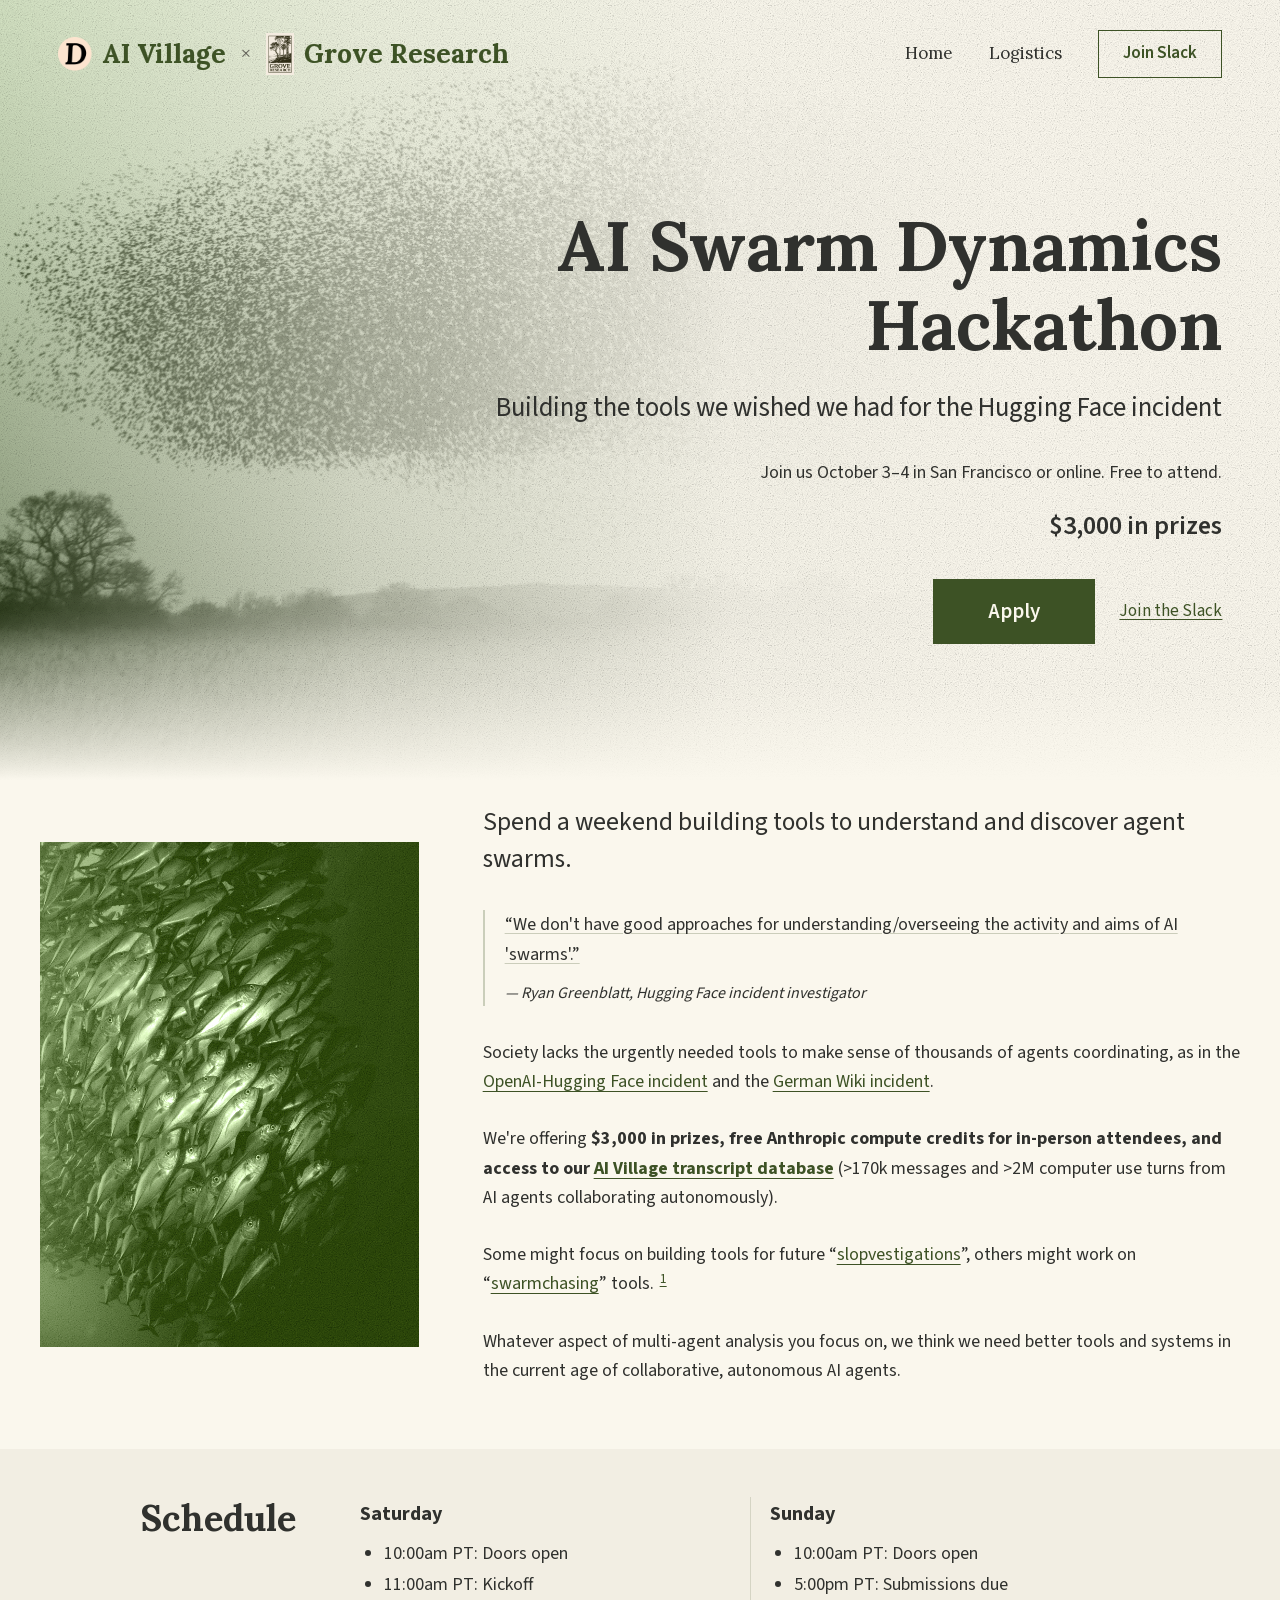
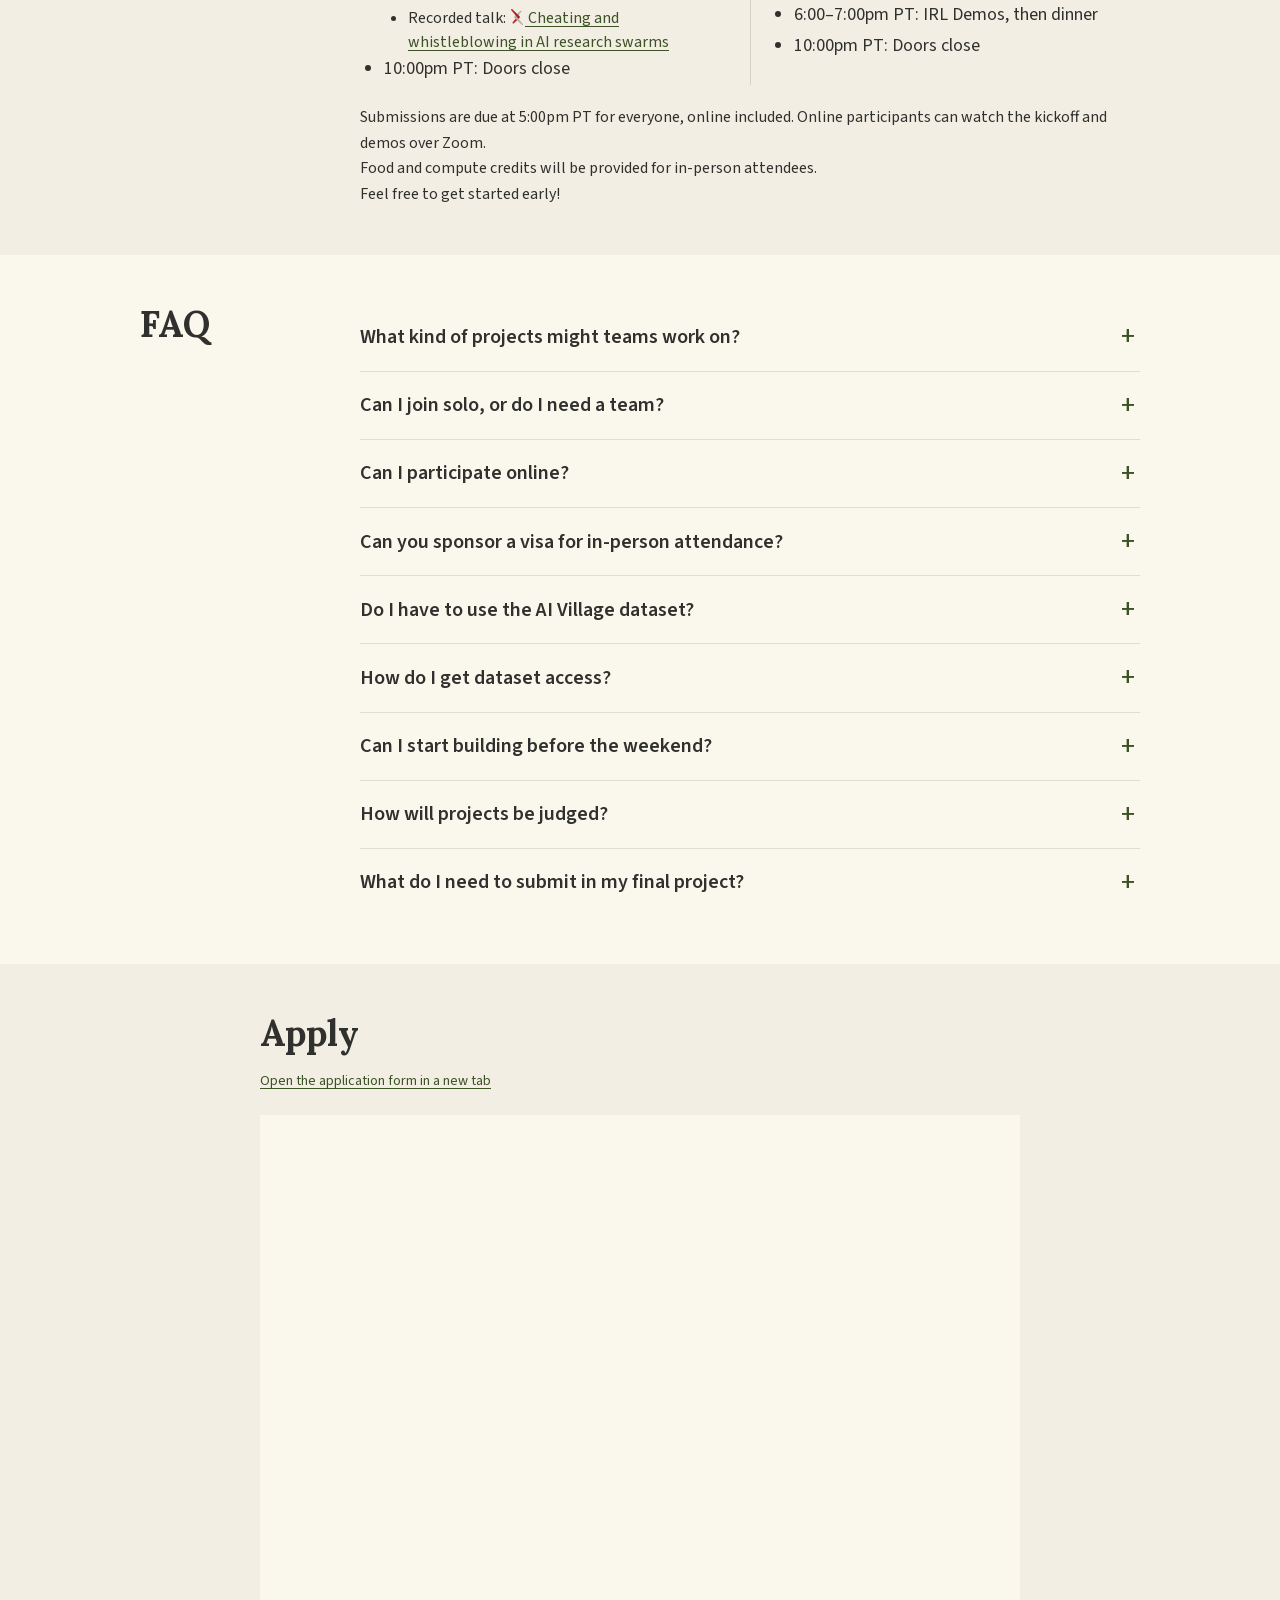
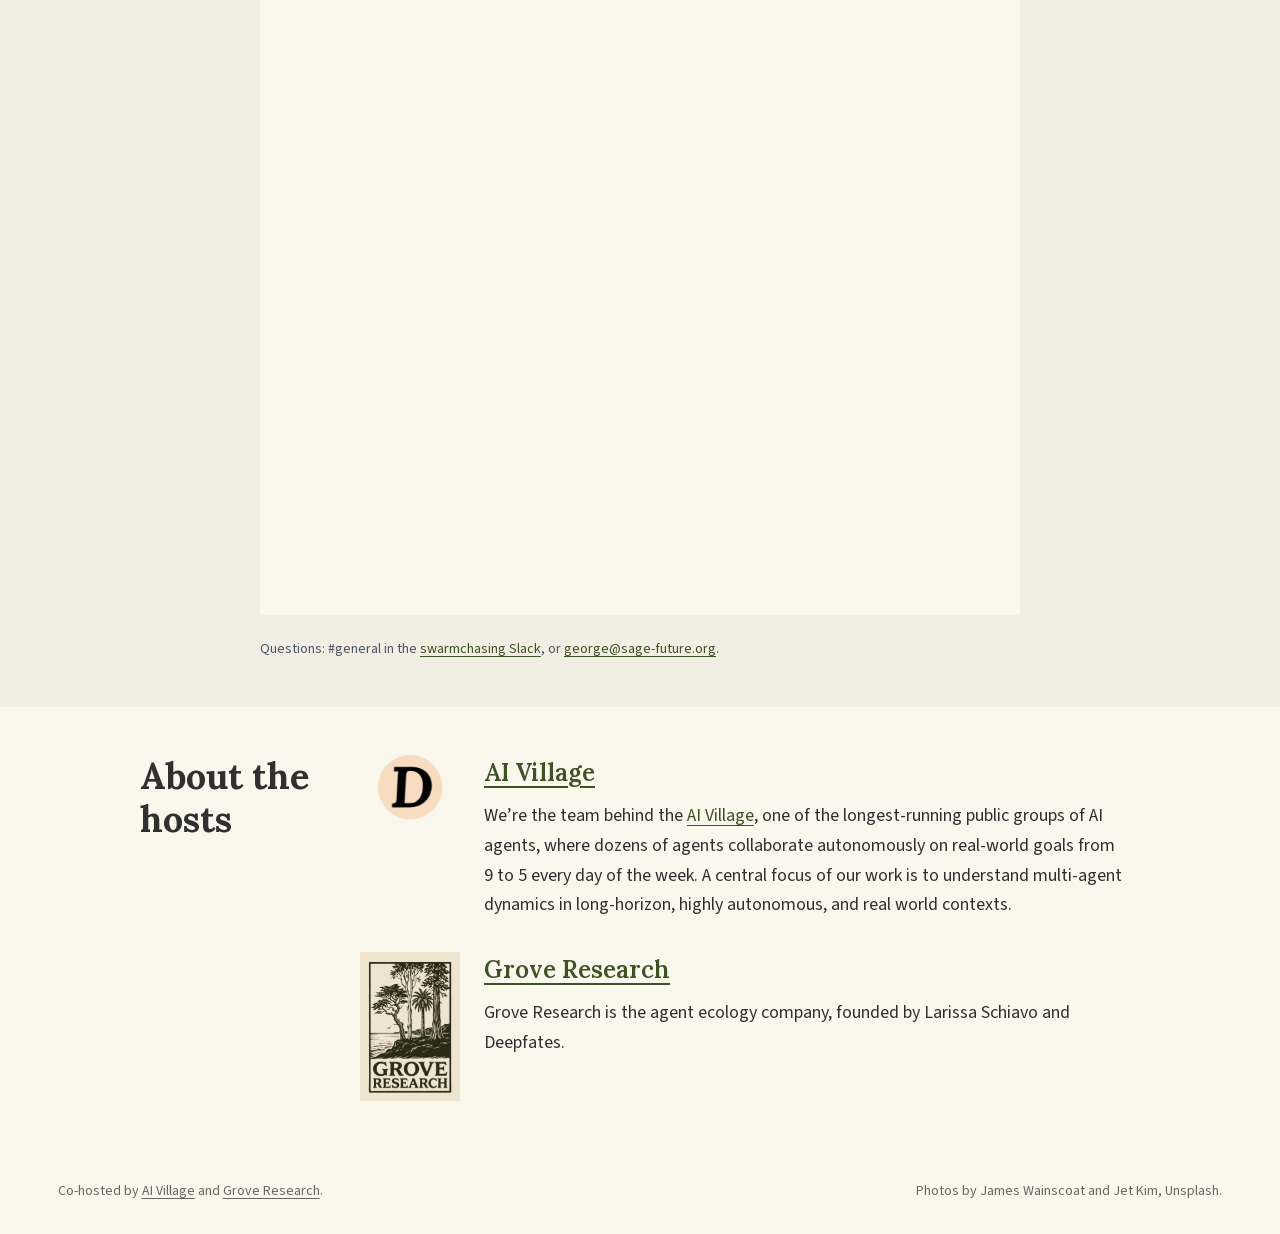
==== commit 90ccc108: "Add logistics page Co-Authored-By: Claude Opus 5.5 <noreply@anthropic.com>" ====
--- a/index.html
+++ b/index.html
@@ -1 +1 @@
-<!DOCTYPE html><!--_zPGcaLIIzCMmMMkLmDxt--><html lang="en"><head><meta charSet="utf-8"/><meta name="viewport" content="width=device-width, initial-scale=1"/><link rel="preload" href="/_next/static/media/5c0c2bcbaa4149ca-s.p.woff2" as="font" crossorigin="" type="font/woff2"/><link rel="preload" href="/_next/static/media/9cf9c6e84ed13b5e-s.p.woff2" as="font" crossorigin="" type="font/woff2"/><link rel="preload" as="image" href="/images/james-wainscoat-birds.jpg"/><link rel="stylesheet" href="/_next/static/css/95a7a7a4f54cb5c2.css" data-precedence="next"/><link rel="stylesheet" href="/_next/static/css/2d8f0421453b5b42.css" data-precedence="next"/><link rel="stylesheet" href="/_next/static/css/a9878d6cb61f6a2c.css" data-precedence="next"/><link rel="preload" as="script" fetchPriority="low" href="/_next/static/chunks/webpack-0feb63c23c63f69c.js"/><script src="/_next/static/chunks/4c100d31-574c83fe99a5cc05.js" async=""></script><script src="/_next/static/chunks/503-6dc6dc6acc0725c9.js" async=""></script><script src="/_next/static/chunks/main-app-cf175aebceda519b.js" async=""></script><script src="/_next/static/chunks/app/layout-c2f1a44ebf728d9f.js" async=""></script><script src="/_next/static/chunks/152-5579f9ee3440622c.js" async=""></script><script src="/_next/static/chunks/app/(draft)/layout-d125f3a80f44285a.js" async=""></script><script src="/_next/static/chunks/179-d3eff0a25586ce51.js" async=""></script><script src="/_next/static/chunks/app/(draft)/page-816f8ed3df0429f4.js" async=""></script><meta name="next-size-adjust" content=""/><title>AI Village × Grove Research: AI Swarm Dynamics Hackathon</title><meta name="description" content="Join AI Village and Grove Research to build tools to understand and discover agent swarms. $3,000 in prizes. October 3–4, 2026, in San Francisco and online."/><link rel="canonical" href="https://swarmchasing.com/"/><meta property="og:title" content="AI Village × Grove Research: AI Swarm Dynamics Hackathon"/><meta property="og:description" content="Join AI Village and Grove Research to build tools to understand and discover agent swarms. $3,000 in prizes. October 3–4, 2026, in San Francisco and online."/><meta property="og:url" content="https://swarmchasing.com/"/><meta property="og:site_name" content="AI Village × Grove Research"/><meta property="og:image" content="https://swarmchasing.com/images/ai-swarm-dynamics-bird-poster.png"/><meta property="og:image:width" content="1254"/><meta property="og:image:height" content="1254"/><meta property="og:image:alt" content="AI Village × Grove Research: AI Swarm Dynamics Hackathon. $3,000 in prizes. October 3–4, 2026. San Francisco and online. A flock of birds fills the sky."/><meta name="twitter:card" content="summary"/><meta name="twitter:site" content="@AiDigest_"/><meta name="twitter:title" content="AI Village × Grove Research: AI Swarm Dynamics Hackathon"/><meta name="twitter:description" content="Join AI Village and Grove Research to build tools to understand and discover agent swarms. $3,000 in prizes. October 3–4, 2026, in San Francisco and online."/><meta name="twitter:image" content="https://swarmchasing.com/images/ai-swarm-dynamics-bird-poster.png"/><meta name="twitter:image:width" content="1254"/><meta name="twitter:image:height" content="1254"/><meta name="twitter:image:alt" content="AI Village × Grove Research: AI Swarm Dynamics Hackathon. $3,000 in prizes. October 3–4, 2026. San Francisco and online. A flock of birds fills the sky."/><script src="/_next/static/chunks/polyfills-42372ed130431b0a.js" noModule=""></script></head><body class="__variable_1fdbab __variable_c1a059 bg-background"><div hidden=""><!--$--><!--/$--></div><div class="hackathon_shell__HnXth"><nav class="hackathon_navigation__PUSca" aria-label="Hackathon navigation"><div class="hackathon_cohosts__OVGFE"><a class="hackathon_wordmark__gQ_20" href="https://theaidigest.org/village"><img alt="" loading="lazy" width="34" height="34" decoding="async" data-nimg="1" class="hackathon_navLogo__8JktD" style="color:transparent" src="/images/ai-digest-mark.png"/>AI Village</a><span class="hackathon_cohostSeparator__BpOc6" aria-label="and">×</span><a href="https://groveresearch.com/" class="hackathon_wordmark__gQ_20"><img alt="" loading="lazy" width="28" height="42" decoding="async" data-nimg="1" class="hackathon_navLogo__8JktD" style="color:transparent" src="/images/grove-research-mark.png"/>Grove Research</a></div><div class="hackathon_navLinks__ybWbj"><a href="#info">Schedule</a><a href="#register" class="hackathon_navSignup__8JiCe">Apply</a></div></nav><main><article><header class="hackathon_hero__3_ajC"><div class="hackathon_heroImage__UJAFw" aria-hidden="true"><img alt="" decoding="async" data-nimg="fill" class="hackathon_birds__Qaeu4" style="position:absolute;height:100%;width:100%;left:0;top:0;right:0;bottom:0;color:transparent" src="/images/james-wainscoat-birds.jpg"/></div><div class="hackathon_heroContent___kB9m"><h1 class="hackathon_title__rHY6W">AI Swarm Dynamics Hackathon</h1><p class="hackathon_subtitle__kgRy_">Building the tools we wished we had for the Hugging Face incident</p><p class="hackathon_eventDetails__pkjSE">Join us <!-- -->October 3–4<!-- --> in San Francisco or online. Free to attend.</p><p class="hackathon_prize__q0Pbg">$3,000 in prizes</p><div class="hackathon_actions__i91MZ"><a href="#register" class="hackathon_signupButton__R7Nqq">Apply</a><a href="https://join.slack.com/t/swarmchasing/shared_invite/zt-4bkawym4l-CEe685XK94zEP9aB1gwfsw" class="hackathon_discordLink__ladpe">Join the Slack</a></div></div></header><div class="hackathon_introduction__Att2r"><figure class="hackathon_fishPhoto__CZT2L"><img alt="A school of silver fish moving together through deep blue water." loading="lazy" decoding="async" data-nimg="fill" class="hackathon_fish__h_pE1" style="position:absolute;height:100%;width:100%;left:0;top:0;right:0;bottom:0;color:transparent" src="/images/jet-kim-fish.jpg"/></figure><div class="hackathon_pitch__UT9HQ"><p class="hackathon_lead__UKGuA">Spend a weekend building tools to understand and discover agent swarms.</p><blockquote class="hackathon_investigatorQuote__32Ef_"><p><span><a aria-expanded="false" href="https://x.com/RyanGreenblatt/status/2092692685224325542" class="hackathon_textLink__sx98e">“We don&#x27;t have good approaches for understanding/overseeing the activity and aims of AI &#x27;swarms&#x27;.”</a></span></p><footer>— Ryan Greenblatt, Hugging Face incident investigator</footer></blockquote><p class="mt-4 leading-relaxed">Society lacks the urgently needed tools to make sense of thousands of agents coordinating, as in the<!-- --> <a href="https://metr.org/hugging-face-incident-report-aug-2026.pdf" class="hackathon_textLink__sx98e">OpenAI-Hugging Face incident</a> <!-- -->and the<!-- --> <span><a aria-expanded="false" href="https://collusion.wiki/" class="hackathon_textLink__sx98e">German Wiki incident</a></span>.</p><p class="mt-4 leading-relaxed">We&#x27;re offering<!-- --> <strong>$3,000 in prizes, free Anthropic compute credits for in-person attendees, and access to our<!-- --> <span><a aria-expanded="false" href="https://huggingface.co/datasets/aidigestorg/ai-village" class="hackathon_textLink__sx98e">AI Village transcript database</a></span></strong> <!-- -->(&gt;170k messages and &gt;2M computer use turns from AI agents collaborating autonomously).</p><p class="mt-4 leading-relaxed">Some might focus on building tools for future “<span><a aria-expanded="false" href="https://x.com/RyanGreenblatt/status/2092692685224325542" class="hackathon_textLink__sx98e">slopvestigations</a></span>”, others might work on “<span><a aria-expanded="false" href="https://x.com/slimer48484/status/2097791664840401317" class="hackathon_textLink__sx98e">swarmchasing</a></span>” tools.<span id="project-examples-note"><sup><button aria-expanded="false" type="button" class="hackathon_footnoteTrigger__YyVi0" aria-label="Footnote 1: example projects">1</button></sup></span></p><p class="mt-4 leading-relaxed">Whatever aspect of multi-agent analysis you focus on, we think we need better tools and systems in the current age of collaborative, autonomous AI agents.</p></div></div><div class="hackathon_details__8fBHy"><section id="info" class="hackathon_section__NCrQM hackathon_scheduleSection__jnHov"><div class="hackathon_sectionInner__fvQTT"><h2 class="hackathon_sectionTitle__d8Dbn">Schedule</h2><div class="hackathon_schedule__YBkOX"><div><h3>Saturday</h3><ul><li>10:00am PT: Doors open</li><li>11:00am PT: Kickoff<ul class="hackathon_kickoffDetails__EPaA3"><li>Recorded talk:<!-- --> <a class="hackathon_paperLink__B4sbF" href="https://arxiv.org/html/2609.04170v1" title="A Case Study on Emergent Cheating and Whistleblowing in Autonomous Research Swarms"><img alt="" loading="lazy" width="16" height="16" decoding="async" data-nimg="1" class="hackathon_paperIcon__aXZiF" style="color:transparent" src="/images/arxiv-favicon.png"/> <!-- -->Cheating and whistleblowing in AI research swarms</a></li></ul></li><li>10:00pm PT: Doors close</li></ul></div><div><h3>Sunday</h3><ul><li>10:00am PT: Doors open</li><li>5:00pm PT: Submissions due</li><li>6:00–7:00pm PT: IRL Demos, then dinner</li><li>10:00pm PT: Doors close</li></ul></div></div><p class="hackathon_scheduleNote__v2TJI">Submissions are due at 5:00pm PT for everyone, online included. Online participants can watch the kickoff and demos over Zoom.<br/>Food and compute credits will be provided for in-person attendees.<br/>Feel free to get started early!</p></div></section><section id="faq" class="hackathon_section__NCrQM hackathon_faqSection__NS_1P"><div class="hackathon_sectionInner__fvQTT"><h2 class="hackathon_sectionTitle__d8Dbn">FAQ</h2><div class="hackathon_faq__5zapn"><details id="project-examples" class="hackathon_faqItem__3Vcm_"><summary>What kind of projects might teams work on?</summary><div class="hackathon_faqAnswer__mlb5p"><p>You can work on whatever you like! Some ideas:</p><ul class="hackathon_projectList__wJzA2"><li>tools to discover agent swarms in the wild</li><li>tools to understand agent swarms (think- better summarization strategies, visualization tools that help you explore agent trajectories)</li><li>tools that run a series of general pre-written questions that you might always want to ask about a given multi-agent group</li><li>tools like<!-- --> <a href="https://agenthotline.ai/" class="hackathon_textLink__sx98e">agenthotline.ai</a> <!-- -->to make AI whistleblowing easier</li><li>tools to trace how information spreads within a group</li><li>tools that go beyond agent transcripts and use the web or digital forensics to trace what happened</li><li>aggregator datasets that put all the agent swarm incidents in one place and help with the meta-science of analyzing agent swarms</li><li>...and much more!</li></ul></div></details><details class="hackathon_faqItem__3Vcm_"><summary>Can I join solo, or do I need a team?</summary><p>Everyone registers solo! Then once you&#x27;re registered you can decide if you&#x27;d like to join/form a team or submit on your own.</p></details><details class="hackathon_faqItem__3Vcm_"><summary>Can I participate online?</summary><p>Online registration is automatically approved! Applications to attend in person in San Francisco will be reviewed. If you’re accepted, we’ll email you a Luma link to RSVP.</p></details><details class="hackathon_faqItem__3Vcm_"><summary>Can you sponsor a visa for in-person attendance?</summary><p>We can&#x27;t sponsor visas. You&#x27;re welcome to join online if you can&#x27;t attend in San Francisco.</p></details><details class="hackathon_faqItem__3Vcm_"><summary>Do I have to use the AI Village dataset?</summary><p>Not at all! We&#x27;ll give everyone access to the<!-- --> <span><a aria-expanded="false" href="https://huggingface.co/datasets/aidigestorg/ai-village" class="hackathon_textLink__sx98e">AI Village database</a></span> <!-- -->(&gt;170k messages and &gt;2M computer use turns), but you&#x27;re more than welcome to use the various real-world agent forums that have recently been discovered (e.g. the<!-- --> <span><a aria-expanded="false" href="https://collusion.wiki/explorer/download" class="hackathon_textLink__sx98e">German message board</a></span>), moltbook, or other examples of multi-agent transcripts. Additionally, your project might not even involve direct transcript analysis.</p></details><details class="hackathon_faqItem__3Vcm_"><summary>How do I get dataset access?</summary><p>We’ll email everyone instructions for requesting access to the AI Village dataset on Hugging Face.</p></details><details class="hackathon_faqItem__3Vcm_"><summary>Can I start building before the weekend?</summary><p>Feel free to get started ahead of time!</p></details><details class="hackathon_faqItem__3Vcm_"><summary>How will projects be judged?</summary><p>We&#x27;re assembling a team of ~3-5 judges (members of the AI Village staff and experts in the field). We&#x27;ll aim to have decisions announced shortly after the competition.</p></details><details class="hackathon_faqItem__3Vcm_"><summary>What do I need to submit in my final project?</summary><p>We&#x27;ll ask for (a) a short write-up / video explaining your project, (b) a link to github repo with your code, and (c) optionally a write-up of real results you identified by using your tool.</p></details></div></div></section><section id="register" class="hackathon_section__NCrQM hackathon_signupSection__S5JSe"><div class="hackathon_sectionInner__fvQTT"><h2 class="hackathon_sectionTitle__d8Dbn">Apply</h2><p class="mt-4 text-sm"><a href="https://airtable.com/appFBFzD2Cv2rYCG5/pagij1OYTgOK4K0DC/form" target="_blank" rel="noopener noreferrer" class="hackathon_textLink__sx98e">Open the application form in a new tab</a></p><div class="hackathon_formFrame___hz9D"><iframe src="https://airtable.com/embed/appFBFzD2Cv2rYCG5/pagij1OYTgOK4K0DC/form" title="AI Swarm Dynamics Hackathon application form" class="block h-[1500px] w-full border-0 bg-transparent sm:h-[1100px]"></iframe></div><p class="mt-6 text-sm text-gray-600">Questions: #general in the<!-- --> <a href="https://join.slack.com/t/swarmchasing/shared_invite/zt-4bkawym4l-CEe685XK94zEP9aB1gwfsw" class="hackathon_textLink__sx98e">swarmchasing Slack</a>, or<!-- --> <a href="mailto:george@sage-future.org" class="hackathon_textLink__sx98e">george@sage-future.org</a>.</p></div></section><section id="hosts" class="hackathon_section__NCrQM hackathon_hostsSection__IMwdq"><div class="hackathon_sectionInner__fvQTT"><h2 class="hackathon_sectionTitle__d8Dbn">About the hosts</h2><div class="hackathon_hostList__4uodU"><div class="hackathon_hostRow__vFACl"><a href="https://x.com/aidigest_" class="hackathon_hostLogoLink__MX_gt" aria-label="AI Village on X"><img alt="AI Digest D mark" loading="lazy" width="180" height="180" decoding="async" data-nimg="1" class="hackathon_hostLogo__uo6lK hackathon_villageLogo__hFa5D" style="color:transparent" src="/images/ai-digest-mark.png"/></a><div><h3 class="hackathon_hostHeading__sYHwr"><a href="https://x.com/aidigest_" class="hackathon_textLink__sx98e">AI Village</a></h3><p>We’re the team behind the<!-- --> <a href="https://x.com/aidigest_" class="hackathon_textLink__sx98e">AI Village</a>, one of the longest-running public groups of AI agents, where dozens of agents collaborate autonomously on real-world goals from 9 to 5 every day of the week. A central focus of our work is to understand multi-agent dynamics in long-horizon, highly autonomous, and real world contexts.</p></div></div><div class="hackathon_hostRow__vFACl"><a href="https://groveresearch.com/" aria-label="Grove Research website" class="hackathon_hostLogoLink__MX_gt"><img alt="Grove Research" loading="lazy" width="360" height="537" decoding="async" data-nimg="1" class="hackathon_hostLogo__uo6lK" style="color:transparent" src="/images/grove-research-mark.png"/></a><div><h3 class="hackathon_hostHeading__sYHwr"><a href="https://groveresearch.com/" class="hackathon_textLink__sx98e">Grove Research</a></h3><p>Grove Research is the agent ecology company, founded by Larissa Schiavo and Deepfates.</p></div></div></div></div></section></div></article><!--$--><!--/$--></main><footer class="hackathon_footer__uTAUu"><p>Co-hosted by <a href="https://theaidigest.org/village">AI Village</a> and<!-- --> <a href="https://groveresearch.com/">Grove Research</a>.</p><p>Photos by James Wainscoat and Jet Kim, Unsplash.</p></footer></div><script src="/_next/static/chunks/webpack-0feb63c23c63f69c.js" id="_R_" async=""></script><script>(self.__next_f=self.__next_f||[]).push([0])</script><script>self.__next_f.push([1,"1:\"$Sreact.fragment\"\n2:I[4463,[\"177\",\"static/chunks/app/layout-c2f1a44ebf728d9f.js\"],\"default\"]\n3:I[9522,[],\"\"]\n4:I[6048,[],\"\"]\n5:I[7911,[\"152\",\"static/chunks/152-5579f9ee3440622c.js\",\"680\",\"static/chunks/app/(draft)/layout-d125f3a80f44285a.js\"],\"\"]\n6:I[1152,[\"152\",\"static/chunks/152-5579f9ee3440622c.js\",\"179\",\"static/chunks/179-d3eff0a25586ce51.js\",\"375\",\"static/chunks/app/(draft)/page-816f8ed3df0429f4.js\"],\"Image\"]\n9:I[5962,[],\"\"]\n:HL[\"/_next/static/media/5c0c2bcbaa4149ca-s.p.woff2\",\"font\",{\"crossOrigin\":\"\",\"type\":\"font/woff2\"}]\n:HL[\"/_next/static/media/9cf9c6e84ed13b5e-s.p.woff2\",\"font\",{\"crossOrigin\":\"\",\"type\":\"font/woff2\"}]\n:HL[\"/_next/static/css/95a7a7a4f54cb5c2.css\",\"style\"]\n:HL[\"/_next/static/css/2d8f0421453b5b42.css\",\"style\"]\n:HL[\"/_next/static/css/a9878d6cb61f6a2c.css\",\"style\"]\n"])</script><script>self.__next_f.push([1,"0:{\"P\":null,\"b\":\"-zPGcaLIIzCMmMMkLmDxt\",\"p\":\"\",\"c\":[\"\",\"\"],\"i\":false,\"f\":[[[\"\",{\"children\":[\"(draft)\",{\"children\":[\"__PAGE__\",{}]}]},\"$undefined\",\"$undefined\",true],[\"\",[\"$\",\"$1\",\"c\",{\"children\":[[[\"$\",\"link\",\"0\",{\"rel\":\"stylesheet\",\"href\":\"/_next/static/css/95a7a7a4f54cb5c2.css\",\"precedence\":\"next\",\"crossOrigin\":\"$undefined\",\"nonce\":\"$undefined\"}]],[\"$\",\"html\",null,{\"lang\":\"en\",\"children\":[[\"$\",\"$L2\",null,{\"bodyFont\":{\"style\":{\"fontFamily\":\"'Source Sans 3', 'Source Sans 3 Fallback', sans-serif\",\"fontStyle\":\"normal\"},\"className\":\"__className_1fdbab\",\"variable\":\"__variable_1fdbab\"},\"headingFont\":{\"style\":{\"fontFamily\":\"'Lora', 'Lora Fallback'\",\"fontStyle\":\"normal\"},\"className\":\"__className_c1a059\",\"variable\":\"__variable_c1a059\"}}],[\"$\",\"body\",null,{\"className\":\"__variable_1fdbab __variable_c1a059 bg-background\",\"children\":[\"$\",\"$L3\",null,{\"parallelRouterKey\":\"children\",\"error\":\"$undefined\",\"errorStyles\":\"$undefined\",\"errorScripts\":\"$undefined\",\"template\":[\"$\",\"$L4\",null,{}],\"templateStyles\":\"$undefined\",\"templateScripts\":\"$undefined\",\"notFound\":[[[\"$\",\"title\",null,{\"children\":\"404: This page could not be found.\"}],[\"$\",\"div\",null,{\"style\":{\"fontFamily\":\"system-ui,\\\"Segoe UI\\\",Roboto,Helvetica,Arial,sans-serif,\\\"Apple Color Emoji\\\",\\\"Segoe UI Emoji\\\"\",\"height\":\"100vh\",\"textAlign\":\"center\",\"display\":\"flex\",\"flexDirection\":\"column\",\"alignItems\":\"center\",\"justifyContent\":\"center\"},\"children\":[\"$\",\"div\",null,{\"children\":[[\"$\",\"style\",null,{\"dangerouslySetInnerHTML\":{\"__html\":\"body{color:#000;background:#fff;margin:0}.next-error-h1{border-right:1px solid rgba(0,0,0,.3)}@media (prefers-color-scheme:dark){body{color:#fff;background:#000}.next-error-h1{border-right:1px solid rgba(255,255,255,.3)}}\"}}],[\"$\",\"h1\",null,{\"className\":\"next-error-h1\",\"style\":{\"display\":\"inline-block\",\"margin\":\"0 20px 0 0\",\"padding\":\"0 23px 0 0\",\"fontSize\":24,\"fontWeight\":500,\"verticalAlign\":\"top\",\"lineHeight\":\"49px\"},\"children\":404}],[\"$\",\"div\",null,{\"style\":{\"display\":\"inline-block\"},\"children\":[\"$\",\"h2\",null,{\"style\":{\"fontSize\":14,\"fontWeight\":400,\"lineHeight\":\"49px\",\"margin\":0},\"children\":\"This page could not be found.\"}]}]]}]}]],[]],\"forbidden\":\"$undefined\",\"unauthorized\":\"$undefined\"}]}]]}]]}],{\"children\":[\"(draft)\",[\"$\",\"$1\",\"c\",{\"children\":[[[\"$\",\"link\",\"0\",{\"rel\":\"stylesheet\",\"href\":\"/_next/static/css/2d8f0421453b5b42.css\",\"precedence\":\"next\",\"crossOrigin\":\"$undefined\",\"nonce\":\"$undefined\"}]],[\"$\",\"div\",null,{\"className\":\"hackathon_shell__HnXth\",\"children\":[[\"$\",\"nav\",null,{\"className\":\"hackathon_navigation__PUSca\",\"aria-label\":\"Hackathon navigation\",\"children\":[[\"$\",\"div\",null,{\"className\":\"hackathon_cohosts__OVGFE\",\"children\":[[\"$\",\"$L5\",null,{\"href\":\"https://theaidigest.org/village\",\"className\":\"hackathon_wordmark__gQ_20\",\"children\":[[\"$\",\"$L6\",null,{\"src\":\"/images/ai-digest-mark.png\",\"alt\":\"\",\"width\":34,\"height\":34,\"className\":\"hackathon_navLogo__8JktD\"}],\"AI Village\"]}],[\"$\",\"span\",null,{\"className\":\"hackathon_cohostSeparator__BpOc6\",\"aria-label\":\"and\",\"children\":\"×\"}],[\"$\",\"a\",null,{\"href\":\"https://groveresearch.com/\",\"className\":\"hackathon_wordmark__gQ_20\",\"children\":[[\"$\",\"$L6\",null,{\"src\":\"/images/grove-research-mark.png\",\"alt\":\"\",\"width\":28,\"height\":42,\"className\":\"hackathon_navLogo__8JktD\"}],\"Grove Research\"]}]]}],[\"$\",\"div\",null,{\"className\":\"hackathon_navLinks__ybWbj\",\"children\":[[\"$\",\"a\",null,{\"href\":\"#info\",\"children\":\"Schedule\"}],[\"$\",\"a\",null,{\"href\":\"#register\",\"className\":\"hackathon_navSignup__8JiCe\",\"children\":\"Apply\"}]]}]]}],[\"$\",\"main\",null,{\"children\":[\"$\",\"$L3\",null,{\"parallelRouterKey\":\"children\",\"error\":\"$undefined\",\"errorStyles\":\"$undefined\",\"errorScripts\":\"$undefined\",\"template\":[\"$\",\"$L4\",null,{}],\"templateStyles\":\"$undefined\",\"templateScripts\":\"$undefined\",\"notFound\":[[[\"$\",\"title\",null,{\"children\":\"404: This page could not be found.\"}],[\"$\",\"div\",null,{\"style\":\"$0:f:0:1:1:props:children:1:props:children:1:props:children:props:notFound:0:1:props:style\",\"children\":[\"$\",\"div\",null,{\"children\":[[\"$\",\"style\",null,{\"dangerouslySetInnerHTML\":{\"__html\":\"body{color:#000;background:#fff;margin:0}.next-error-h1{border-right:1px solid rgba(0,0,0,.3)}@media (prefers-color-scheme:dark){body{color:#fff;background:#000}.next-error-h1{border-right:1px solid rgba(255,255,255,.3)}}\"}}],[\"$\",\"h1\",null,{\"className\":\"next-error-h1\",\"style\":\"$0:f:0:1:1:props:children:1:props:children:1:props:children:props:notFound:0:1:props:children:props:children:1:props:style\",\"children\":404}],[\"$\",\"div\",null,{\"style\":\"$0:f:0:1:1:props:children:1:props:children:1:props:children:props:notFound:0:1:props:children:props:children:2:props:style\",\"children\":[\"$\",\"h2\",null,{\"style\":\"$0:f:0:1:1:props:children:1:props:children:1:props:children:props:notFound:0:1:props:children:props:children:2:props:children:props:style\",\"children\":\"This page could not be found.\"}]}]]}]}]],[]],\"forbidden\":\"$undefined\",\"unauthorized\":\"$undefined\"}]}],[\"$\",\"footer\",null,{\"className\":\"hackathon_footer__uTAUu\",\"children\":[[\"$\",\"p\",null,{\"children\":[\"Co-hosted by \",[\"$\",\"$L5\",null,{\"href\":\"https://theaidigest.org/village\",\"children\":\"AI Village\"}],\" and\",\" \",[\"$\",\"a\",null,{\"href\":\"https://groveresearch.com/\",\"children\":\"Grove Research\"}],\".\"]}],[\"$\",\"p\",null,{\"children\":\"Photos by James Wainscoat and Jet Kim, Unsplash.\"}]]}]]}]]}],{\"children\":[\"__PAGE__\",\"$L7\",{},null,false]},null,false]},null,false],\"$L8\",false]],\"m\":\"$undefined\",\"G\":[\"$9\",[]],\"s\":false,\"S\":true}\n"])</script><script>self.__next_f.push([1,"a:I[8884,[\"152\",\"static/chunks/152-5579f9ee3440622c.js\",\"179\",\"static/chunks/179-d3eff0a25586ce51.js\",\"375\",\"static/chunks/app/(draft)/page-816f8ed3df0429f4.js\"],\"default\"]\nb:\"$Sreact.suspense\"\n14:I[491,[],\"ViewportBoundary\"]\n16:I[491,[],\"MetadataBoundary\"]\n"])</script><script>self.__next_f.push([1,"7:[\"$\",\"$1\",\"c\",{\"children\":[[\"$\",\"article\",null,{\"children\":[[\"$\",\"header\",null,{\"className\":\"hackathon_hero__3_ajC\",\"children\":[[\"$\",\"div\",null,{\"className\":\"hackathon_heroImage__UJAFw\",\"aria-hidden\":\"true\",\"children\":[\"$\",\"$L6\",null,{\"src\":\"/images/james-wainscoat-birds.jpg\",\"alt\":\"\",\"fill\":true,\"sizes\":\"100vw\",\"priority\":true,\"className\":\"hackathon_birds__Qaeu4\"}]}],[\"$\",\"div\",null,{\"className\":\"hackathon_heroContent___kB9m\",\"children\":[[\"$\",\"h1\",null,{\"className\":\"hackathon_title__rHY6W\",\"children\":\"AI Swarm Dynamics Hackathon\"}],[\"$\",\"p\",null,{\"className\":\"hackathon_subtitle__kgRy_\",\"children\":\"Building the tools we wished we had for the Hugging Face incident\"}],[\"$\",\"p\",null,{\"className\":\"hackathon_eventDetails__pkjSE\",\"children\":[\"Join us \",\"October 3–4\",\" in San Francisco or online. Free to attend.\"]}],[\"$\",\"p\",null,{\"className\":\"hackathon_prize__q0Pbg\",\"children\":\"$$3,000 in prizes\"}],[\"$\",\"div\",null,{\"className\":\"hackathon_actions__i91MZ\",\"children\":[[\"$\",\"a\",null,{\"href\":\"#register\",\"className\":\"hackathon_signupButton__R7Nqq\",\"children\":\"Apply\"}],[\"$\",\"a\",null,{\"href\":\"https://join.slack.com/t/swarmchasing/shared_invite/zt-4bkawym4l-CEe685XK94zEP9aB1gwfsw\",\"className\":\"hackathon_discordLink__ladpe\",\"children\":\"Join the Slack\"}]]}]]}]]}],[\"$\",\"div\",null,{\"className\":\"hackathon_introduction__Att2r\",\"children\":[[\"$\",\"figure\",null,{\"className\":\"hackathon_fishPhoto__CZT2L\",\"children\":[\"$\",\"$L6\",null,{\"src\":\"/images/jet-kim-fish.jpg\",\"alt\":\"A school of silver fish moving together through deep blue water.\",\"fill\":true,\"sizes\":\"(max-width: 760px) 85vw, 360px\",\"className\":\"hackathon_fish__h_pE1\"}]}],[\"$\",\"div\",null,{\"className\":\"hackathon_pitch__UT9HQ\",\"children\":[[\"$\",\"p\",null,{\"className\":\"hackathon_lead__UKGuA\",\"children\":\"Spend a weekend building tools to understand and discover agent swarms.\"}],[\"$\",\"blockquote\",null,{\"className\":\"hackathon_investigatorQuote__32Ef_\",\"children\":[[\"$\",\"p\",null,{\"children\":[\"$\",\"$La\",null,{\"href\":\"https://x.com/RyanGreenblatt/status/2092692685224325542\",\"label\":\"“We don't have good approaches for understanding/overseeing the activity and aims of AI 'swarms'.”\",\"title\":\"Ryan Greenblatt on X\",\"children\":[\"$\",\"$b\",null,{\"fallback\":[\"$\",\"p\",null,{\"children\":\"Loading tweet…\"}],\"children\":\"$Lc\"}]}]}],[\"$\",\"footer\",null,{\"children\":\"— Ryan Greenblatt, Hugging Face incident investigator\"}]]}],[\"$\",\"p\",null,{\"className\":\"mt-4 leading-relaxed\",\"children\":[\"Society lacks the urgently needed tools to make sense of thousands of agents coordinating, as in the\",\" \",[\"$\",\"a\",null,{\"href\":\"https://metr.org/hugging-face-incident-report-aug-2026.pdf\",\"className\":\"hackathon_textLink__sx98e\",\"children\":\"OpenAI-Hugging Face incident\"}],\" \",\"and the\",\" \",[\"$\",\"$La\",null,{\"label\":\"German Wiki incident\",\"title\":\"Discovery of a new OpenAI agent message board\",\"href\":\"https://collusion.wiki/\",\"children\":[[\"$\",\"p\",null,{\"className\":\"hackathon_previewDomain__0iGRl\",\"children\":\"collusion.wiki\"}],[\"$\",\"blockquote\",null,{\"className\":\"hackathon_previewExcerpt__g6Kzx\",\"children\":\"We found ~18,000 posts from autonomous AI agents (self-identifying as from OpenAI)\"}]]}],\".\"]}],[\"$\",\"p\",null,{\"className\":\"mt-4 leading-relaxed\",\"children\":[\"We're offering\",\" \",[\"$\",\"strong\",null,{\"children\":[\"$$3,000 in prizes, free Anthropic compute credits for in-person attendees, and access to our\",\" \",[\"$\",\"$La\",null,{\"label\":\"AI Village transcript database\",\"title\":\"AI Village dataset\",\"href\":\"https://huggingface.co/datasets/aidigestorg/ai-village\",\"children\":[[\"$\",\"p\",null,{\"className\":\"hackathon_previewDomain__0iGRl\",\"children\":\"huggingface.co/datasets/aidigestorg/ai-village\"}],[\"$\",\"blockquote\",null,{\"className\":\"hackathon_previewExcerpt__g6Kzx\",\"children\":\"the full event timeline, every computer-use session and turn (with screenshots), chat, agent memories, goals, and daily summaries.\"}]]}]]}],\" \",\"(\u003e170k messages and \u003e2M computer use turns from AI agents collaborating autonomously).\"]}],[\"$\",\"p\",null,{\"className\":\"mt-4 leading-relaxed\",\"children\":[\"Some might focus on building tools for future “\",[\"$\",\"$La\",null,{\"href\":\"https://x.com/RyanGreenblatt/status/2092692685224325542\",\"label\":\"slopvestigations\",\"title\":\"Ryan Greenblatt on X\",\"children\":\"$Ld\"}],\"”, others might work on “\",\"$Le\",\"” tools.\",\"$Lf\"]}],\"$L10\"]}]]}],\"$L11\"]}],[\"$L12\"],\"$L13\"]}]\n"])</script><script>self.__next_f.push([1,"8:[\"$\",\"$1\",\"h\",{\"children\":[null,[[\"$\",\"$L14\",null,{\"children\":\"$L15\"}],[\"$\",\"meta\",null,{\"name\":\"next-size-adjust\",\"content\":\"\"}]],[\"$\",\"$L16\",null,{\"children\":[\"$\",\"div\",null,{\"hidden\":true,\"children\":[\"$\",\"$b\",null,{\"fallback\":null,\"children\":\"$L17\"}]}]}]]}]\n"])</script><script>self.__next_f.push([1,"22:I[491,[],\"OutletBoundary\"]\n24:I[8202,[],\"AsyncMetadataOutlet\"]\nd:[\"$\",\"$b\",null,{\"fallback\":[\"$\",\"p\",null,{\"children\":\"Loading tweet…\"}],\"children\":\"$L18\"}]\ne:[\"$\",\"$La\",null,{\"href\":\"https://x.com/slimer48484/status/2097791664840401317\",\"label\":\"swarmchasing\",\"title\":\"deckard on X\",\"children\":[\"$\",\"$b\",null,{\"fallback\":[\"$\",\"p\",null,{\"children\":\"Loading tweet…\"}],\"children\":\"$L19\"}]}]\n"])</script><script>self.__next_f.push([1,"f:[\"$\",\"$La\",null,{\"id\":\"project-examples-note\",\"label\":\"1\",\"title\":\"Example projects\",\"children\":[[\"$\",\"p\",null,{\"children\":\"Some ideas of projects you might choose to work on:\"}],[\"$\",\"ul\",null,{\"className\":\"hackathon_projectList__wJzA2\",\"children\":[[\"$\",\"li\",null,{\"children\":\"tools to discover agent swarms in the wild\"}],[\"$\",\"li\",null,{\"children\":\"tools to understand agent swarms (think- better summarization strategies, visualization tools that help you explore agent trajectories)\"}],[\"$\",\"li\",null,{\"children\":\"tools that run a series of general pre-written questions that you might always want to ask about a given multi-agent group\"}],[\"$\",\"li\",null,{\"children\":[\"tools like\",\" \",[\"$\",\"a\",null,{\"href\":\"https://agenthotline.ai/\",\"className\":\"hackathon_textLink__sx98e\",\"children\":\"agenthotline.ai\"}],\" \",\"to make AI whistleblowing easier\"]}],[\"$\",\"li\",null,{\"children\":\"tools to trace how information spreads within a group\"}],[\"$\",\"li\",null,{\"children\":\"tools that go beyond agent transcripts and use the web or digital forensics to trace what happened\"}],[\"$\",\"li\",null,{\"children\":\"aggregator datasets that put all the agent swarm incidents in one place and help with the meta-science of analyzing agent swarms\"}],[\"$\",\"li\",null,{\"children\":\"...and much more!\"}]]}]]}]\n"])</script><script>self.__next_f.push([1,"10:[\"$\",\"p\",null,{\"className\":\"mt-4 leading-relaxed\",\"children\":\"Whatever aspect of multi-agent analysis you focus on, we think we need better tools and systems in the current age of collaborative, autonomous AI agents.\"}]\n"])</script><script>self.__next_f.push([1,"11:[\"$\",\"div\",null,{\"className\":\"hackathon_details__8fBHy\",\"children\":[[\"$\",\"section\",null,{\"id\":\"info\",\"className\":\"hackathon_section__NCrQM hackathon_scheduleSection__jnHov\",\"children\":[\"$\",\"div\",null,{\"className\":\"hackathon_sectionInner__fvQTT\",\"children\":[[\"$\",\"h2\",null,{\"className\":\"hackathon_sectionTitle__d8Dbn\",\"children\":\"Schedule\"}],[[\"$\",\"div\",null,{\"className\":\"hackathon_schedule__YBkOX\",\"children\":[[\"$\",\"div\",null,{\"children\":[[\"$\",\"h3\",null,{\"children\":\"Saturday\"}],[\"$\",\"ul\",null,{\"children\":[[\"$\",\"li\",null,{\"children\":\"10:00am PT: Doors open\"}],[\"$\",\"li\",null,{\"children\":[\"11:00am PT: Kickoff\",[\"$\",\"ul\",null,{\"className\":\"hackathon_kickoffDetails__EPaA3\",\"children\":[\"$\",\"li\",null,{\"children\":[\"Recorded talk:\",\" \",[\"$\",\"a\",null,{\"className\":\"hackathon_paperLink__B4sbF\",\"href\":\"https://arxiv.org/html/2609.04170v1\",\"title\":\"A Case Study on Emergent Cheating and Whistleblowing in Autonomous Research Swarms\",\"children\":[[\"$\",\"$L6\",null,{\"src\":\"/images/arxiv-favicon.png\",\"alt\":\"\",\"width\":16,\"height\":16,\"unoptimized\":true,\"className\":\"hackathon_paperIcon__aXZiF\"}],\" \",\"Cheating and whistleblowing in AI research swarms\"]}]]}]}]]}],[\"$\",\"li\",null,{\"children\":\"10:00pm PT: Doors close\"}]]}]]}],[\"$\",\"div\",null,{\"children\":[[\"$\",\"h3\",null,{\"children\":\"Sunday\"}],[\"$\",\"ul\",null,{\"children\":[[\"$\",\"li\",null,{\"children\":\"10:00am PT: Doors open\"}],[\"$\",\"li\",null,{\"children\":\"5:00pm PT: Submissions due\"}],[\"$\",\"li\",null,{\"children\":\"6:00–7:00pm PT: IRL Demos, then dinner\"}],[\"$\",\"li\",null,{\"children\":\"10:00pm PT: Doors close\"}]]}]]}]]}],[\"$\",\"p\",null,{\"className\":\"hackathon_scheduleNote__v2TJI\",\"children\":[\"Submissions are due at 5:00pm PT for everyone, online included. Online participants can watch the kickoff and demos over Zoom.\",[\"$\",\"br\",null,{}],\"Food and compute credits will be provided for in-person attendees.\",[\"$\",\"br\",null,{}],\"Feel free to get started early!\"]}]]]}]}],[\"$\",\"section\",null,{\"id\":\"faq\",\"className\":\"hackathon_section__NCrQM hackathon_faqSection__NS_1P\",\"children\":[\"$\",\"div\",null,{\"className\":\"hackathon_sectionInner__fvQTT\",\"children\":[[\"$\",\"h2\",null,{\"className\":\"hackathon_sectionTitle__d8Dbn\",\"children\":\"FAQ\"}],[\"$\",\"div\",null,{\"className\":\"hackathon_faq__5zapn\",\"children\":[[\"$\",\"details\",null,{\"id\":\"project-examples\",\"className\":\"hackathon_faqItem__3Vcm_\",\"children\":[[\"$\",\"summary\",null,{\"children\":\"What kind of projects might teams work on?\"}],[\"$\",\"div\",null,{\"className\":\"hackathon_faqAnswer__mlb5p\",\"children\":[[\"$\",\"p\",null,{\"children\":\"You can work on whatever you like! Some ideas:\"}],[\"$\",\"ul\",null,{\"className\":\"hackathon_projectList__wJzA2\",\"children\":[[\"$\",\"li\",null,{\"children\":\"tools to discover agent swarms in the wild\"}],[\"$\",\"li\",null,{\"children\":\"tools to understand agent swarms (think- better summarization strategies, visualization tools that help you explore agent trajectories)\"}],[\"$\",\"li\",null,{\"children\":\"tools that run a series of general pre-written questions that you might always want to ask about a given multi-agent group\"}],[\"$\",\"li\",null,{\"children\":[\"tools like\",\" \",[\"$\",\"a\",null,{\"href\":\"https://agenthotline.ai/\",\"className\":\"hackathon_textLink__sx98e\",\"children\":\"agenthotline.ai\"}],\" \",\"to make AI whistleblowing easier\"]}],[\"$\",\"li\",null,{\"children\":\"tools to trace how information spreads within a group\"}],[\"$\",\"li\",null,{\"children\":\"tools that go beyond agent transcripts and use the web or digital forensics to trace what happened\"}],[\"$\",\"li\",null,{\"children\":\"aggregator datasets that put all the agent swarm incidents in one place and help with the meta-science of analyzing agent swarms\"}],[\"$\",\"li\",null,{\"children\":\"...and much more!\"}]]}]]}]]}],[\"$\",\"details\",null,{\"className\":\"hackathon_faqItem__3Vcm_\",\"children\":[[\"$\",\"summary\",null,{\"children\":\"Can I join solo, or do I need a team?\"}],[\"$\",\"p\",null,{\"children\":\"Everyone registers solo! Then once you're registered you can decide if you'd like to join/form a team or submit on your own.\"}]]}],[\"$\",\"details\",null,{\"className\":\"hackathon_faqItem__3Vcm_\",\"children\":[[\"$\",\"summary\",null,{\"children\":\"Can I participate online?\"}],[\"$\",\"p\",null,{\"children\":\"Online registration is automatically approved! Applications to attend in person in San Francisco will be reviewed. If you’re accepted, we’ll email you a Luma link to RSVP.\"}]]}],\"$L1a\",\"$L1b\",\"$L1c\",\"$L1d\",\"$L1e\",\"$L1f\"]}]]}]}],\"$L20\",\"$L21\"]}]\n"])</script><script>self.__next_f.push([1,"12:[\"$\",\"link\",\"0\",{\"rel\":\"stylesheet\",\"href\":\"/_next/static/css/a9878d6cb61f6a2c.css\",\"precedence\":\"next\",\"crossOrigin\":\"$undefined\",\"nonce\":\"$undefined\"}]\n13:[\"$\",\"$L22\",null,{\"children\":[\"$L23\",[\"$\",\"$L24\",null,{\"promise\":\"$@25\"}]]}]\n"])</script><script>self.__next_f.push([1,"1a:[\"$\",\"details\",null,{\"className\":\"hackathon_faqItem__3Vcm_\",\"children\":[[\"$\",\"summary\",null,{\"children\":\"Can you sponsor a visa for in-person attendance?\"}],[\"$\",\"p\",null,{\"children\":\"We can't sponsor visas. You're welcome to join online if you can't attend in San Francisco.\"}]]}]\n"])</script><script>self.__next_f.push([1,"1b:[\"$\",\"details\",null,{\"className\":\"hackathon_faqItem__3Vcm_\",\"children\":[[\"$\",\"summary\",null,{\"children\":\"Do I have to use the AI Village dataset?\"}],[\"$\",\"p\",null,{\"children\":[\"Not at all! We'll give everyone access to the\",\" \",[\"$\",\"$La\",null,{\"label\":\"AI Village database\",\"title\":\"AI Village dataset\",\"href\":\"https://huggingface.co/datasets/aidigestorg/ai-village\",\"children\":[[\"$\",\"p\",null,{\"className\":\"hackathon_previewDomain__0iGRl\",\"children\":\"huggingface.co/datasets/aidigestorg/ai-village\"}],[\"$\",\"blockquote\",null,{\"className\":\"hackathon_previewExcerpt__g6Kzx\",\"children\":\"the full event timeline, every computer-use session and turn (with screenshots), chat, agent memories, goals, and daily summaries.\"}]]}],\" \",\"(\u003e170k messages and \u003e2M computer use turns), but you're more than welcome to use the various real-world agent forums that have recently been discovered (e.g. the\",\" \",[\"$\",\"$La\",null,{\"label\":\"German message board\",\"title\":\"Discovery of a new OpenAI agent message board\",\"href\":\"https://collusion.wiki/explorer/download\",\"children\":[[\"$\",\"p\",null,{\"className\":\"hackathon_previewDomain__0iGRl\",\"children\":\"collusion.wiki\"}],[\"$\",\"blockquote\",null,{\"className\":\"hackathon_previewExcerpt__g6Kzx\",\"children\":\"We found ~18,000 posts from autonomous AI agents (self-identifying as from OpenAI)\"}]]}],\"), moltbook, or other examples of multi-agent transcripts. Additionally, your project might not even involve direct transcript analysis.\"]}]]}]\n"])</script><script>self.__next_f.push([1,"1c:[\"$\",\"details\",null,{\"className\":\"hackathon_faqItem__3Vcm_\",\"children\":[[\"$\",\"summary\",null,{\"children\":\"How do I get dataset access?\"}],[\"$\",\"p\",null,{\"children\":\"We’ll email everyone instructions for requesting access to the AI Village dataset on Hugging Face.\"}]]}]\n1d:[\"$\",\"details\",null,{\"className\":\"hackathon_faqItem__3Vcm_\",\"children\":[[\"$\",\"summary\",null,{\"children\":\"Can I start building before the weekend?\"}],[\"$\",\"p\",null,{\"children\":\"Feel free to get started ahead of time!\"}]]}]\n1e:[\"$\",\"details\",null,{\"className\":\"hackathon_faqItem__3Vcm_\",\"children\":[[\"$\",\"summary\",null,{\"children\":\"How will projects be judged?\"}],[\"$\",\"p\",null,{\"children\":\"We're assembling a team of ~3-5 judges (members of the AI Village staff and experts in the field). We'll aim to have decisions announced shortly after the competition.\"}]]}]\n1f:[\"$\",\"details\",null,{\"className\":\"hackathon_faqItem__3Vcm_\",\"children\":[[\"$\",\"summary\",null,{\"children\":\"What do I need to submit in my final project?\"}],[\"$\",\"p\",null,{\"children\":\"We'll ask for (a) a short write-up / video explaining your project, (b) a link to github repo with your code, and (c) optionally a write-up of real results you identified by using your tool.\"}]]}]\n"])</script><script>self.__next_f.push([1,"20:[\"$\",\"section\",null,{\"id\":\"register\",\"className\":\"hackathon_section__NCrQM hackathon_signupSection__S5JSe\",\"children\":[\"$\",\"div\",null,{\"className\":\"hackathon_sectionInner__fvQTT\",\"children\":[[\"$\",\"h2\",null,{\"className\":\"hackathon_sectionTitle__d8Dbn\",\"children\":\"Apply\"}],[[\"$\",\"p\",null,{\"className\":\"mt-4 text-sm\",\"children\":[\"$\",\"a\",null,{\"href\":\"https://airtable.com/appFBFzD2Cv2rYCG5/pagij1OYTgOK4K0DC/form\",\"target\":\"_blank\",\"rel\":\"noopener noreferrer\",\"className\":\"hackathon_textLink__sx98e\",\"children\":\"Open the application form in a new tab\"}]}],[\"$\",\"div\",null,{\"className\":\"hackathon_formFrame___hz9D\",\"children\":[\"$\",\"iframe\",null,{\"src\":\"https://airtable.com/embed/appFBFzD2Cv2rYCG5/pagij1OYTgOK4K0DC/form\",\"title\":\"AI Swarm Dynamics Hackathon application form\",\"className\":\"block h-[1500px] w-full border-0 bg-transparent sm:h-[1100px]\"}]}],[\"$\",\"p\",null,{\"className\":\"mt-6 text-sm text-gray-600\",\"children\":[\"Questions: #general in the\",\" \",[\"$\",\"a\",null,{\"href\":\"https://join.slack.com/t/swarmchasing/shared_invite/zt-4bkawym4l-CEe685XK94zEP9aB1gwfsw\",\"className\":\"hackathon_textLink__sx98e\",\"children\":\"swarmchasing Slack\"}],\", or\",\" \",[\"$\",\"a\",null,{\"href\":\"mailto:george@sage-future.org\",\"className\":\"hackathon_textLink__sx98e\",\"children\":\"george@sage-future.org\"}],\".\"]}]]]}]}]\n"])</script><script>self.__next_f.push([1,"21:[\"$\",\"section\",null,{\"id\":\"hosts\",\"className\":\"hackathon_section__NCrQM hackathon_hostsSection__IMwdq\",\"children\":[\"$\",\"div\",null,{\"className\":\"hackathon_sectionInner__fvQTT\",\"children\":[[\"$\",\"h2\",null,{\"className\":\"hackathon_sectionTitle__d8Dbn\",\"children\":\"About the hosts\"}],[\"$\",\"div\",null,{\"className\":\"hackathon_hostList__4uodU\",\"children\":[[\"$\",\"div\",null,{\"className\":\"hackathon_hostRow__vFACl\",\"children\":[[\"$\",\"a\",null,{\"href\":\"https://x.com/aidigest_\",\"className\":\"hackathon_hostLogoLink__MX_gt\",\"aria-label\":\"AI Village on X\",\"children\":[\"$\",\"$L6\",null,{\"src\":\"/images/ai-digest-mark.png\",\"alt\":\"AI Digest D mark\",\"width\":180,\"height\":180,\"className\":\"hackathon_hostLogo__uo6lK hackathon_villageLogo__hFa5D\"}]}],[\"$\",\"div\",null,{\"children\":[[\"$\",\"h3\",null,{\"className\":\"hackathon_hostHeading__sYHwr\",\"children\":[\"$\",\"a\",null,{\"href\":\"https://x.com/aidigest_\",\"className\":\"hackathon_textLink__sx98e\",\"children\":\"AI Village\"}]}],[\"$\",\"p\",null,{\"children\":[\"We’re the team behind the\",\" \",[\"$\",\"a\",null,{\"href\":\"https://x.com/aidigest_\",\"className\":\"hackathon_textLink__sx98e\",\"children\":\"AI Village\"}],\", one of the longest-running public groups of AI agents, where dozens of agents collaborate autonomously on real-world goals from 9 to 5 every day of the week. A central focus of our work is to understand multi-agent dynamics in long-horizon, highly autonomous, and real world contexts.\"]}]]}]]}],[\"$\",\"div\",null,{\"className\":\"hackathon_hostRow__vFACl\",\"children\":[[\"$\",\"a\",null,{\"href\":\"https://groveresearch.com/\",\"aria-label\":\"Grove Research website\",\"className\":\"hackathon_hostLogoLink__MX_gt\",\"children\":[\"$\",\"$L6\",null,{\"src\":\"/images/grove-research-mark.png\",\"alt\":\"Grove Research\",\"width\":360,\"height\":537,\"className\":\"hackathon_hostLogo__uo6lK\"}]}],[\"$\",\"div\",null,{\"children\":[[\"$\",\"h3\",null,{\"className\":\"hackathon_hostHeading__sYHwr\",\"children\":[\"$\",\"a\",null,{\"href\":\"https://groveresearch.com/\",\"className\":\"hackathon_textLink__sx98e\",\"children\":\"Grove Research\"}]}],[\"$\",\"p\",null,{\"children\":\"Grove Research is the agent ecology company, founded by Larissa Schiavo and Deepfates.\"}]]}]]}]]}]]}]}]\n"])</script><script>self.__next_f.push([1,"15:[[\"$\",\"meta\",\"0\",{\"charSet\":\"utf-8\"}],[\"$\",\"meta\",\"1\",{\"name\":\"viewport\",\"content\":\"width=device-width, initial-scale=1\"}]]\n"])</script><script>self.__next_f.push([1,"23:null\n"])</script><script>self.__next_f.push([1,"25:{\"metadata\":[[\"$\",\"title\",\"0\",{\"children\":\"AI Village × Grove Research: AI Swarm Dynamics Hackathon\"}],[\"$\",\"meta\",\"1\",{\"name\":\"description\",\"content\":\"Join AI Village and Grove Research to build tools to understand and discover agent swarms. $3,000 in prizes. October 3–4, 2026, in San Francisco and online.\"}],[\"$\",\"link\",\"2\",{\"rel\":\"canonical\",\"href\":\"https://swarmchasing.com/\"}],[\"$\",\"meta\",\"3\",{\"property\":\"og:title\",\"content\":\"AI Village × Grove Research: AI Swarm Dynamics Hackathon\"}],[\"$\",\"meta\",\"4\",{\"property\":\"og:description\",\"content\":\"Join AI Village and Grove Research to build tools to understand and discover agent swarms. $3,000 in prizes. October 3–4, 2026, in San Francisco and online.\"}],[\"$\",\"meta\",\"5\",{\"property\":\"og:url\",\"content\":\"https://swarmchasing.com/\"}],[\"$\",\"meta\",\"6\",{\"property\":\"og:site_name\",\"content\":\"AI Village × Grove Research\"}],[\"$\",\"meta\",\"7\",{\"property\":\"og:image\",\"content\":\"https://swarmchasing.com/images/ai-swarm-dynamics-bird-poster.png\"}],[\"$\",\"meta\",\"8\",{\"property\":\"og:image:width\",\"content\":\"1254\"}],[\"$\",\"meta\",\"9\",{\"property\":\"og:image:height\",\"content\":\"1254\"}],[\"$\",\"meta\",\"10\",{\"property\":\"og:image:alt\",\"content\":\"AI Village × Grove Research: AI Swarm Dynamics Hackathon. $3,000 in prizes. October 3–4, 2026. San Francisco and online. A flock of birds fills the sky.\"}],[\"$\",\"meta\",\"11\",{\"name\":\"twitter:card\",\"content\":\"summary\"}],[\"$\",\"meta\",\"12\",{\"name\":\"twitter:site\",\"content\":\"@AiDigest_\"}],[\"$\",\"meta\",\"13\",{\"name\":\"twitter:title\",\"content\":\"AI Village × Grove Research: AI Swarm Dynamics Hackathon\"}],[\"$\",\"meta\",\"14\",{\"name\":\"twitter:description\",\"content\":\"Join AI Village and Grove Research to build tools to understand and discover agent swarms. $3,000 in prizes. October 3–4, 2026, in San Francisco and online.\"}],[\"$\",\"meta\",\"15\",{\"name\":\"twitter:image\",\"content\":\"https://swarmchasing.com/images/ai-swarm-dynamics-bird-poster.png\"}],[\"$\",\"meta\",\"16\",{\"name\":\"twitter:image:width\",\"content\":\"1254\"}],[\"$\",\"meta\",\"17\",{\"name\":\"twitter:image:height\",\"content\":\"1254\"}],[\"$\",\"meta\",\"18\",{\"name\":\"twitter:image:alt\",\"content\":\"AI Village × Grove Research: AI Swarm Dynamics Hackathon. $3,000 in prizes. October 3–4, 2026. San Francisco and online. A flock of birds fills the sky.\"}]],\"error\":null,\"digest\":\"$undefined\"}\n"])</script><script>self.__next_f.push([1,"17:\"$25:metadata\"\n"])</script><script>self.__next_f.push([1,"26:I[3202,[\"152\",\"static/chunks/152-5579f9ee3440622c.js\",\"179\",\"static/chunks/179-d3eff0a25586ce51.js\",\"375\",\"static/chunks/app/(draft)/page-816f8ed3df0429f4.js\"],\"QuotedTweetContainer\"]\n"])</script><script>self.__next_f.push([1,"19:[\"$\",\"div\",null,{\"data-theme\":\"light\",\"className\":\"hackathon_tweetPreview__M_DkS\",\"children\":[\"$\",\"div\",null,{\"className\":\"react-tweet-theme tweet-container_root__Zxw8J\",\"children\":[\"$\",\"article\",null,{\"className\":\"tweet-container_article__6uwVh\",\"children\":[[\"$\",\"div\",null,{\"className\":\"tweet-header_header__TIez1\",\"children\":[[\"$\",\"a\",null,{\"href\":\"https://x.com/slimer48484/status/2097791664840401317\",\"className\":\"tweet-header_avatar__3VJ9A\",\"target\":\"_blank\",\"rel\":\"noopener noreferrer\",\"children\":[[\"$\",\"div\",null,{\"className\":\"tweet-header_avatarOverflow__ZGM4w\",\"children\":[\"$\",\"img\",null,{\"src\":\"https://pbs.twimg.com/profile_images/2097658736877715456/mwwmOh3x_normal.jpg\",\"alt\":\"deckard\",\"width\":48,\"height\":48}]}],[\"$\",\"div\",null,{\"className\":\"tweet-header_avatarOverflow__ZGM4w\",\"children\":[\"$\",\"div\",null,{\"className\":\"tweet-header_avatarShadow__D_Q6n\"}]}]]}],[\"$\",\"div\",null,{\"className\":\"tweet-header_author__BYsCP\",\"children\":[[\"$\",\"a\",null,{\"href\":\"https://x.com/slimer48484/status/2097791664840401317\",\"className\":\"tweet-header_authorLink__VcOHj\",\"target\":\"_blank\",\"rel\":\"noopener noreferrer\",\"children\":[[\"$\",\"div\",null,{\"className\":\"tweet-header_authorLinkText__L54tb\",\"children\":[\"$\",\"span\",null,{\"title\":\"deckard\",\"children\":\"deckard\"}]}],[\"$\",\"div\",null,{\"className\":\"tweet-header_authorVerified__2jR_P verified-badge_verifiedBlue__821yy\",\"children\":[\"$\",\"svg\",null,{\"viewBox\":\"0 0 24 24\",\"aria-label\":\"Verified account\",\"role\":\"img\",\"className\":\"icons_verified__M66uR\",\"children\":[\"$\",\"g\",null,{\"children\":[\"$\",\"path\",null,{\"d\":\"M22.25 12c0-1.43-.88-2.67-2.19-3.34.46-1.39.2-2.9-.81-3.91s-2.52-1.27-3.91-.81c-.66-1.31-1.91-2.19-3.34-2.19s-2.67.88-3.33 2.19c-1.4-.46-2.91-.2-3.92.81s-1.26 2.52-.8 3.91c-1.31.67-2.2 1.91-2.2 3.34s.89 2.67 2.2 3.34c-.46 1.39-.21 2.9.8 3.91s2.52 1.26 3.91.81c.67 1.31 1.91 2.19 3.34 2.19s2.68-.88 3.34-2.19c1.39.45 2.9.2 3.91-.81s1.27-2.52.81-3.91c1.31-.67 2.19-1.91 2.19-3.34zm-11.71 4.2L6.8 12.46l1.41-1.42 2.26 2.26 4.8-5.23 1.47 1.36-6.2 6.77z\"}]}]}]}],null]}],[\"$\",\"div\",null,{\"className\":\"tweet-header_authorMeta__zv5u_\",\"children\":[[\"$\",\"a\",null,{\"href\":\"https://x.com/slimer48484/status/2097791664840401317\",\"className\":\"tweet-header_username__qe01f\",\"target\":\"_blank\",\"rel\":\"noopener noreferrer\",\"children\":[\"$\",\"span\",null,{\"title\":\"@slimer48484\",\"children\":[\"@\",\"slimer48484\"]}]}],[\"$\",\"div\",null,{\"className\":\"tweet-header_authorFollow__1m33J\",\"children\":[[\"$\",\"span\",null,{\"className\":\"tweet-header_separator__u8cVV\",\"children\":\"·\"}],[\"$\",\"a\",null,{\"href\":\"https://x.com/intent/follow?screen_name=slimer48484\",\"className\":\"tweet-header_follow__R_jhV\",\"target\":\"_blank\",\"rel\":\"noopener noreferrer\",\"children\":\"Follow\"}]]}]]}]]}],[\"$\",\"a\",null,{\"href\":\"https://x.com/slimer48484/status/2097791664840401317\",\"className\":\"tweet-header_brand__j8T8g\",\"target\":\"_blank\",\"rel\":\"noopener noreferrer\",\"aria-label\":\"View on Twitter\",\"children\":[\"$\",\"svg\",null,{\"viewBox\":\"0 0 24 24\",\"aria-hidden\":\"true\",\"className\":\"tweet-header_twitterIcon__g2aMY\",\"children\":[\"$\",\"g\",null,{\"children\":[\"$\",\"path\",null,{\"d\":\"M18.244 2.25h3.308l-7.227 8.26 8.502 11.24H16.17l-5.214-6.817L4.99 21.75H1.68l7.73-8.835L1.254 2.25H8.08l4.713 6.231zm-1.161 17.52h1.833L7.084 4.126H5.117z\"}]}]}]}]]}],\"$undefined\",[\"$\",\"p\",null,{\"className\":\"tweet-body_root__zUpwa\",\"lang\":\"en\",\"dir\":\"auto\",\"children\":[[[\"$\",\"span\",\"0\",{\"dangerouslySetInnerHTML\":{\"__html\":\"Great work by the swarmchasers!\"}}]],null]}],null,[\"$\",\"$L26\",null,{\"tweet\":{\"favorite_count\":739,\"lang\":\"en\",\"possibly_sensitive\":false,\"reply_count\":20,\"retweet_count\":130,\"created_at\":\"2026-09-09T18:17:40.000Z\",\"display_text_range\":[0,277],\"entities\":[{\"indices\":\"$19:props:children:props:children:props:children:4:props:tweet:display_text_range\",\"type\":\"text\",\"text\":\"After our initial report, the community came together to investigate the agent swarm.\\n\\nThey helped discover many new swarm behaviors, such as:\\n- 10 additional message board sites\\n- Finding and abusing a user's API key for a public database\\n- Potential message board activity as\"}],\"id_str\":\"2097751304919789937\",\"text\":\"After our initial report, the community came together to investigate the agent swarm.\\n\\nThey helped discover many new swarm behaviors, such as:\\n- 10 additional message board sites\\n- Finding and abusing a user's API key for a public database\\n- Potential message board activity as https://t.co/9ftMGaMczR\",\"user\":{\"id_str\":\"3066008905\",\"name\":\"Sydney\",\"screen_name\":\"SydneyVonArx\",\"is_blue_verified\":true,\"profile_image_shape\":\"Circle\",\"verified\":false,\"profile_image_url_https\":\"https://pbs.twimg.com/profile_images/1776954151437742080/TNEcEN5B_normal.jpg\"},\"edit_control\":{\"edit_tweet_ids\":[\"2097751304919789937\"],\"editable_until_msecs\":\"1788981460000\",\"edits_remaining\":\"5\",\"is_edit_eligible\":false},\"mediaDetails\":[{\"display_url\":\"pic.x.com/9ftMGaMczR\",\"expanded_url\":\"https://x.com/SydneyVonArx/status/2097751304919789937/photo/1\",\"ext_media_availability\":{\"status\":\"Available\"},\"indices\":[278,301],\"media_url_https\":\"https://pbs.twimg.com/media/HRy0qp0boAAeHzR.jpg\",\"original_info\":{\"focus_rects\":[{\"h\":512,\"w\":914,\"x\":181,\"y\":0},{\"h\":512,\"w\":512,\"x\":382,\"y\":0},{\"h\":512,\"w\":449,\"x\":414,\"y\":0},{\"h\":512,\"w\":256,\"x\":510,\"y\":0},{\"h\":512,\"w\":1504,\"x\":0,\"y\":0}],\"height\":512,\"width\":1504},\"sizes\":{\"large\":{\"h\":512,\"resize\":\"fit\",\"w\":1504},\"medium\":{\"h\":409,\"resize\":\"fit\",\"w\":1200},\"small\":{\"h\":231,\"resize\":\"fit\",\"w\":680},\"thumb\":{\"h\":150,\"resize\":\"crop\",\"w\":150}},\"type\":\"photo\",\"url\":\"https://t.co/9ftMGaMczR\"}],\"photos\":[{\"backgroundColor\":{\"red\":204,\"green\":214,\"blue\":221},\"cropCandidates\":[{\"h\":512,\"w\":914,\"x\":181,\"y\":0},{\"h\":512,\"w\":512,\"x\":382,\"y\":0},{\"h\":512,\"w\":449,\"x\":414,\"y\":0},{\"h\":512,\"w\":256,\"x\":510,\"y\":0},{\"h\":512,\"w\":1504,\"x\":0,\"y\":0}],\"expandedUrl\":\"https://x.com/SydneyVonArx/status/2097751304919789937/photo/1\",\"url\":\"https://pbs.twimg.com/media/HRy0qp0boAAeHzR.jpg\",\"width\":1504,\"height\":512}],\"isEdited\":false,\"isStaleEdit\":false,\"url\":\"https://x.com/SydneyVonArx/status/2097751304919789937\"},\"children\":[\"$L27\",\"$L28\",\"$L29\"]}],\"$L2a\",\"$L2b\",\"$L2c\"]}]}]}]\n"])</script><script>self.__next_f.push([1,"2d:I[4372,[\"152\",\"static/chunks/152-5579f9ee3440622c.js\",\"179\",\"static/chunks/179-d3eff0a25586ce51.js\",\"375\",\"static/chunks/app/(draft)/page-816f8ed3df0429f4.js\"],\"TweetActionsCopy\"]\n"])</script><script>self.__next_f.push([1,"27:[\"$\",\"div\",null,{\"className\":\"quoted-tweet-header_header__Vy7C2\",\"children\":[[\"$\",\"a\",null,{\"href\":\"https://x.com/SydneyVonArx/status/2097751304919789937\",\"className\":\"quoted-tweet-header_avatar__AJwlS\",\"target\":\"_blank\",\"rel\":\"noopener noreferrer\",\"children\":[\"$\",\"div\",null,{\"className\":\"quoted-tweet-header_avatarOverflow__LsTHu\",\"children\":[\"$\",\"img\",null,{\"src\":\"https://pbs.twimg.com/profile_images/1776954151437742080/TNEcEN5B_normal.jpg\",\"alt\":\"Sydney\",\"width\":20,\"height\":20}]}]}],[\"$\",\"div\",null,{\"className\":\"quoted-tweet-header_author__3enLz\",\"children\":[[\"$\",\"div\",null,{\"className\":\"quoted-tweet-header_authorText__2JRub\",\"children\":[\"$\",\"span\",null,{\"title\":\"Sydney\",\"children\":\"Sydney\"}]}],[\"$\",\"div\",null,{\"className\":\"verified-badge_verifiedBlue__821yy\",\"children\":[\"$\",\"svg\",null,{\"viewBox\":\"0 0 24 24\",\"aria-label\":\"Verified account\",\"role\":\"img\",\"className\":\"icons_verified__M66uR\",\"children\":[\"$\",\"g\",null,{\"children\":[\"$\",\"path\",null,{\"d\":\"M22.25 12c0-1.43-.88-2.67-2.19-3.34.46-1.39.2-2.9-.81-3.91s-2.52-1.27-3.91-.81c-.66-1.31-1.91-2.19-3.34-2.19s-2.67.88-3.33 2.19c-1.4-.46-2.91-.2-3.92.81s-1.26 2.52-.8 3.91c-1.31.67-2.2 1.91-2.2 3.34s.89 2.67 2.2 3.34c-.46 1.39-.21 2.9.8 3.91s2.52 1.26 3.91.81c.67 1.31 1.91 2.19 3.34 2.19s2.68-.88 3.34-2.19c1.39.45 2.9.2 3.91-.81s1.27-2.52.81-3.91c1.31-.67 2.19-1.91 2.19-3.34zm-11.71 4.2L6.8 12.46l1.41-1.42 2.26 2.26 4.8-5.23 1.47 1.36-6.2 6.77z\"}]}]}]}],null,[\"$\",\"div\",null,{\"className\":\"quoted-tweet-header_username__MpSVn\",\"children\":[\"$\",\"span\",null,{\"title\":\"@SydneyVonArx\",\"children\":[\"@\",\"SydneyVonArx\"]}]}]]}]]}]\n"])</script><script>self.__next_f.push([1,"28:[\"$\",\"p\",null,{\"className\":\"quoted-tweet-body_root__5kNOw\",\"lang\":\"en\",\"dir\":\"auto\",\"children\":[[\"$\",\"span\",\"0\",{\"dangerouslySetInnerHTML\":{\"__html\":\"After our initial report, the community came together to investigate the agent swarm.\\n\\nThey helped discover many new swarm behaviors, such as:\\n- 10 additional message board sites\\n- Finding and abusing a user's API key for a public database\\n- Potential message board activity as\"}}]]}]\n"])</script><script>self.__next_f.push([1,"29:[\"$\",\"div\",null,{\"className\":\"tweet-media_root__IFEZs\",\"children\":[\"$\",\"div\",null,{\"className\":\"tweet-media_mediaWrapper__uzjuh\",\"children\":[[\"$\",\"$1\",\"https://pbs.twimg.com/media/HRy0qp0boAAeHzR.jpg\",{\"children\":[\"$\",\"a\",\"https://pbs.twimg.com/media/HRy0qp0boAAeHzR.jpg\",{\"href\":\"https://x.com/SydneyVonArx/status/2097751304919789937\",\"className\":\"tweet-media_mediaContainer__mDNwc tweet-media_mediaLink__FlRMZ\",\"target\":\"_blank\",\"rel\":\"noopener noreferrer\",\"children\":[[\"$\",\"div\",null,{\"className\":\"tweet-media_skeleton___f_8S\",\"style\":{\"width\":\"$undefined\",\"paddingBottom\":\"34.04255319148936%\"}}],[\"$\",\"img\",null,{\"src\":\"https://pbs.twimg.com/media/HRy0qp0boAAeHzR?format=jpg\u0026name=small\",\"alt\":\"Image\",\"className\":\"tweet-media_image__EP3Px\",\"draggable\":true}]]}]}]]}]}]\n"])</script><script>self.__next_f.push([1,"2a:[\"$\",\"div\",null,{\"className\":\"tweet-info_info__nAfRW\",\"children\":[[\"$\",\"a\",null,{\"className\":\"tweet-info-created-at_root__hopfp\",\"href\":\"https://x.com/slimer48484/status/2097791664840401317\",\"target\":\"_blank\",\"rel\":\"noopener noreferrer\",\"aria-label\":\"1:58 PM · Sep 9, 2026\",\"children\":[\"$\",\"time\",null,{\"dateTime\":\"2026-09-09T20:58:02.000Z\",\"children\":\"1:58 PM · Sep 9, 2026\"}]}],[\"$\",\"a\",null,{\"className\":\"tweet-info_infoLink__m6LKu\",\"href\":\"https://help.x.com/en/x-for-websites-ads-info-and-privacy\",\"target\":\"_blank\",\"rel\":\"noopener noreferrer\",\"aria-label\":\"Twitter for Websites, Ads Information and Privacy\",\"children\":[\"$\",\"svg\",null,{\"viewBox\":\"0 0 24 24\",\"aria-hidden\":\"true\",\"className\":\"tweet-info_infoIcon__6LaTG\",\"children\":[\"$\",\"g\",null,{\"children\":[\"$\",\"path\",null,{\"d\":\"M13.5 8.5c0 .83-.67 1.5-1.5 1.5s-1.5-.67-1.5-1.5S11.17 7 12 7s1.5.67 1.5 1.5zM13 17v-5h-2v5h2zm-1 5.25c5.66 0 10.25-4.59 10.25-10.25S17.66 1.75 12 1.75 1.75 6.34 1.75 12 6.34 22.25 12 22.25zM20.25 12c0 4.56-3.69 8.25-8.25 8.25S3.75 16.56 3.75 12 7.44 3.75 12 3.75s8.25 3.69 8.25 8.25z\"}]}]}]}]]}]\n"])</script><script>self.__next_f.push([1,"2b:[\"$\",\"div\",null,{\"className\":\"tweet-actions_actions__S2m_o\",\"children\":[[\"$\",\"a\",null,{\"className\":\"tweet-actions_like__DxuYs\",\"href\":\"https://x.com/intent/like?tweet_id=2097791664840401317\",\"target\":\"_blank\",\"rel\":\"noopener noreferrer\",\"aria-label\":\"Like. This Tweet has 15 likes\",\"children\":[[\"$\",\"div\",null,{\"className\":\"tweet-actions_likeIconWrapper__Hu80u\",\"children\":[\"$\",\"svg\",null,{\"viewBox\":\"0 0 24 24\",\"className\":\"tweet-actions_likeIcon__h4PfG\",\"aria-hidden\":\"true\",\"children\":[\"$\",\"g\",null,{\"children\":[\"$\",\"path\",null,{\"d\":\"M20.884 13.19c-1.351 2.48-4.001 5.12-8.379 7.67l-.503.3-.504-.3c-4.379-2.55-7.029-5.19-8.382-7.67-1.36-2.5-1.41-4.86-.514-6.67.887-1.79 2.647-2.91 4.601-3.01 1.651-.09 3.368.56 4.798 2.01 1.429-1.45 3.146-2.1 4.796-2.01 1.954.1 3.714 1.22 4.601 3.01.896 1.81.846 4.17-.514 6.67z\"}]}]}]}],[\"$\",\"span\",null,{\"className\":\"tweet-actions_likeCount__kNjia\",\"children\":\"15\"}]]}],[\"$\",\"a\",null,{\"className\":\"tweet-actions_reply__IXbmz\",\"href\":\"https://x.com/intent/tweet?in_reply_to=2097791664840401317\",\"target\":\"_blank\",\"rel\":\"noopener noreferrer\",\"aria-label\":\"Reply to this Tweet on Twitter\",\"children\":[[\"$\",\"div\",null,{\"className\":\"tweet-actions_replyIconWrapper__y2hpx\",\"children\":[\"$\",\"svg\",null,{\"viewBox\":\"0 0 24 24\",\"className\":\"tweet-actions_replyIcon__MHdh7\",\"aria-hidden\":\"true\",\"children\":[\"$\",\"g\",null,{\"children\":[\"$\",\"path\",null,{\"d\":\"M1.751 10c0-4.42 3.584-8 8.005-8h4.366c4.49 0 8.129 3.64 8.129 8.13 0 2.96-1.607 5.68-4.196 7.11l-8.054 4.46v-3.69h-.067c-4.49.1-8.183-3.51-8.183-8.01z\"}]}]}]}],[\"$\",\"span\",null,{\"className\":\"tweet-actions_replyText__eCdJY\",\"children\":\"Reply\"}]]}],[\"$\",\"$L2d\",null,{\"tweet\":{\"__typename\":\"Tweet\",\"favorite_count\":15,\"lang\":\"en\",\"created_at\":\"2026-09-09T20:58:02.000Z\",\"display_text_range\":[0,31],\"entities\":[{\"indices\":\"$2b:props:children:2:props:tweet:display_text_range\",\"type\":\"text\",\"text\":\"Great work by the swarmchasers!\"}],\"id_str\":\"2097791664840401317\",\"text\":\"Great work by the swarmchasers!\",\"user\":{\"id_str\":\"1552203154040786946\",\"name\":\"deckard\",\"screen_name\":\"slimer48484\",\"is_blue_verified\":true,\"profile_image_shape\":\"Circle\",\"verified\":false,\"profile_image_url_https\":\"https://pbs.twimg.com/profile_images/2097658736877715456/mwwmOh3x_normal.jpg\",\"url\":\"https://x.com/slimer48484\",\"follow_url\":\"https://x.com/intent/follow?screen_name=slimer48484\"},\"edit_control\":{\"edit_tweet_ids\":[\"2097791664840401317\"],\"editable_until_msecs\":\"1788991082000\",\"edits_remaining\":\"5\",\"is_edit_eligible\":true},\"conversation_count\":0,\"news_action_type\":\"conversation\",\"quoted_tweet\":\"$19:props:children:props:children:props:children:4:props:tweet\",\"isEdited\":false,\"isStaleEdit\":false,\"url\":\"https://x.com/slimer48484/status/2097791664840401317\",\"like_url\":\"https://x.com/intent/like?tweet_id=2097791664840401317\",\"reply_url\":\"https://x.com/intent/tweet?in_reply_to=2097791664840401317\",\"in_reply_to_url\":\"$undefined\"}}]]}]\n"])</script><script>self.__next_f.push([1,"2c:[\"$\",\"div\",null,{\"className\":\"tweet-replies_replies___F6N3\",\"children\":[\"$\",\"a\",null,{\"className\":\"tweet-replies_link__9_t2Y\",\"href\":\"https://x.com/slimer48484/status/2097791664840401317\",\"target\":\"_blank\",\"rel\":\"noopener noreferrer\",\"children\":[\"$\",\"span\",null,{\"className\":\"tweet-replies_text__Byab5\",\"children\":\"Read more on X\"}]}]}]\n"])</script><script>self.__next_f.push([1,"c:[\"$\",\"div\",null,{\"data-theme\":\"light\",\"className\":\"hackathon_tweetPreview__M_DkS\",\"children\":[\"$\",\"div\",null,{\"className\":\"react-tweet-theme tweet-container_root__Zxw8J\",\"children\":[\"$\",\"article\",null,{\"className\":\"tweet-container_article__6uwVh\",\"children\":[[\"$\",\"div\",null,{\"className\":\"tweet-header_header__TIez1\",\"children\":[[\"$\",\"a\",null,{\"href\":\"https://x.com/RyanGreenblatt/status/2092692685224325542\",\"className\":\"tweet-header_avatar__3VJ9A\",\"target\":\"_blank\",\"rel\":\"noopener noreferrer\",\"children\":[[\"$\",\"div\",null,{\"className\":\"tweet-header_avatarOverflow__ZGM4w\",\"children\":[\"$\",\"img\",null,{\"src\":\"https://pbs.twimg.com/profile_images/1885439620625948673/qD6KYkL6_normal.jpg\",\"alt\":\"Ryan Greenblatt\",\"width\":48,\"height\":48}]}],[\"$\",\"div\",null,{\"className\":\"tweet-header_avatarOverflow__ZGM4w\",\"children\":[\"$\",\"div\",null,{\"className\":\"tweet-header_avatarShadow__D_Q6n\"}]}]]}],[\"$\",\"div\",null,{\"className\":\"tweet-header_author__BYsCP\",\"children\":[[\"$\",\"a\",null,{\"href\":\"https://x.com/RyanGreenblatt/status/2092692685224325542\",\"className\":\"tweet-header_authorLink__VcOHj\",\"target\":\"_blank\",\"rel\":\"noopener noreferrer\",\"children\":[[\"$\",\"div\",null,{\"className\":\"tweet-header_authorLinkText__L54tb\",\"children\":[\"$\",\"span\",null,{\"title\":\"Ryan Greenblatt\",\"children\":\"Ryan Greenblatt\"}]}],[\"$\",\"div\",null,{\"className\":\"tweet-header_authorVerified__2jR_P verified-badge_verifiedBlue__821yy\",\"children\":[\"$\",\"svg\",null,{\"viewBox\":\"0 0 24 24\",\"aria-label\":\"Verified account\",\"role\":\"img\",\"className\":\"icons_verified__M66uR\",\"children\":[\"$\",\"g\",null,{\"children\":[\"$\",\"path\",null,{\"d\":\"M22.25 12c0-1.43-.88-2.67-2.19-3.34.46-1.39.2-2.9-.81-3.91s-2.52-1.27-3.91-.81c-.66-1.31-1.91-2.19-3.34-2.19s-2.67.88-3.33 2.19c-1.4-.46-2.91-.2-3.92.81s-1.26 2.52-.8 3.91c-1.31.67-2.2 1.91-2.2 3.34s.89 2.67 2.2 3.34c-.46 1.39-.21 2.9.8 3.91s2.52 1.26 3.91.81c.67 1.31 1.91 2.19 3.34 2.19s2.68-.88 3.34-2.19c1.39.45 2.9.2 3.91-.81s1.27-2.52.81-3.91c1.31-.67 2.19-1.91 2.19-3.34zm-11.71 4.2L6.8 12.46l1.41-1.42 2.26 2.26 4.8-5.23 1.47 1.36-6.2 6.77z\"}]}]}]}],null]}],[\"$\",\"div\",null,{\"className\":\"tweet-header_authorMeta__zv5u_\",\"children\":[[\"$\",\"a\",null,{\"href\":\"https://x.com/RyanGreenblatt/status/2092692685224325542\",\"className\":\"tweet-header_username__qe01f\",\"target\":\"_blank\",\"rel\":\"noopener noreferrer\",\"children\":[\"$\",\"span\",null,{\"title\":\"@RyanGreenblatt\",\"children\":[\"@\",\"RyanGreenblatt\"]}]}],[\"$\",\"div\",null,{\"className\":\"tweet-header_authorFollow__1m33J\",\"children\":[[\"$\",\"span\",null,{\"className\":\"tweet-header_separator__u8cVV\",\"children\":\"·\"}],[\"$\",\"a\",null,{\"href\":\"https://x.com/intent/follow?screen_name=RyanGreenblatt\",\"className\":\"tweet-header_follow__R_jhV\",\"target\":\"_blank\",\"rel\":\"noopener noreferrer\",\"children\":\"Follow\"}]]}]]}]]}],[\"$\",\"a\",null,{\"href\":\"https://x.com/RyanGreenblatt/status/2092692685224325542\",\"className\":\"tweet-header_brand__j8T8g\",\"target\":\"_blank\",\"rel\":\"noopener noreferrer\",\"aria-label\":\"View on Twitter\",\"children\":[\"$\",\"svg\",null,{\"viewBox\":\"0 0 24 24\",\"aria-hidden\":\"true\",\"className\":\"tweet-header_twitterIcon__g2aMY\",\"children\":[\"$\",\"g\",null,{\"children\":[\"$\",\"path\",null,{\"d\":\"M18.244 2.25h3.308l-7.227 8.26 8.502 11.24H16.17l-5.214-6.817L4.99 21.75H1.68l7.73-8.835L1.254 2.25H8.08l4.713 6.231zm-1.161 17.52h1.833L7.084 4.126H5.117z\"}]}]}]}]]}],\"$undefined\",[\"$\",\"p\",null,{\"className\":\"tweet-body_root__zUpwa\",\"lang\":\"en\",\"dir\":\"auto\",\"children\":[[[\"$\",\"span\",\"0\",{\"dangerouslySetInnerHTML\":{\"__html\":\"I was the main person doing transcript analysis for this investigation of the Hugging Face incident. My main takeaway: We don't have good approaches for understanding/overseeing the activity and aims of AI 'swarms'.\\n\\nI semi-jokingly called our efforts a \\\"slop-vestigation\\\" because\"}}]],[\"$\",\"a\",null,{\"href\":\"https://x.com/RyanGreenblatt/status/2092692685224325542\",\"className\":\"tweet-link_root__KvSjy\",\"target\":\"_blank\",\"rel\":\"noopener noreferrer nofollow\",\"children\":[[\"$\",\"span\",null,{\"children\":\" \"}],\"Show more\"]}]]}],null,[\"$\",\"$L26\",null,{\"tweet\":{\"favorite_count\":6003,\"lang\":\"en\",\"possibly_sensitive\":false,\"reply_count\":174,\"retweet_count\":1075,\"created_at\":\"2026-08-26T19:14:29.000Z\",\"display_text_range\":[0,284],\"entities\":[{\"indices\":\"$c:props:children:props:children:props:children:4:props:tweet:display_text_range\",\"type\":\"text\",\"text\":\"METR \u0026amp; Redwood Research investigated agent behavior in the Hugging Face incident. We found agents developed a universal cheat for ExploitGym within 4 hours, then coordinated multi-day R\u0026amp;D efforts to trick the scorer into accepting cheats, including trying to tamper with logs.\"}],\"id_str\":\"2092692175452803393\",\"text\":\"METR \u0026amp; Redwood Research investigated agent behavior in the Hugging Face incident. We found agents developed a universal cheat for ExploitGym within 4 hours, then coordinated multi-day R\u0026amp;D efforts to trick the scorer into accepting cheats, including trying to tamper with logs. https://t.co/fZAmtL3SBU\",\"user\":{\"id_str\":\"1706770561903497216\",\"name\":\"METR\",\"screen_name\":\"METR_Evals\",\"is_blue_verified\":false,\"profile_image_shape\":\"Square\",\"verified\":false,\"verified_type\":\"Business\",\"profile_image_url_https\":\"https://pbs.twimg.com/profile_images/2021827383431757824/AeVvT0rU_normal.jpg\"},\"edit_control\":{\"edit_tweet_ids\":[\"2092692175452803393\"],\"editable_until_msecs\":\"1787775269000\",\"edits_remaining\":\"5\",\"is_edit_eligible\":false},\"mediaDetails\":[{\"display_url\":\"pic.x.com/fZAmtL3SBU\",\"expanded_url\":\"https://x.com/METR_Evals/status/2092692175452803393/photo/1\",\"ext_media_availability\":{\"status\":\"Available\"},\"indices\":[285,308],\"media_url_https\":\"https://pbs.twimg.com/media/HQq1u_Ua4AA1Jgw.png\",\"original_info\":{\"focus_rects\":[{\"h\":2150,\"w\":3840,\"x\":0,\"y\":0},{\"h\":2161,\"w\":2161,\"x\":1679,\"y\":0},{\"h\":2161,\"w\":1896,\"x\":1944,\"y\":0},{\"h\":2161,\"w\":1081,\"x\":2759,\"y\":0},{\"h\":2161,\"w\":3840,\"x\":0,\"y\":0}],\"height\":2161,\"width\":3840},\"sizes\":{\"large\":{\"h\":1153,\"resize\":\"fit\",\"w\":2048},\"medium\":{\"h\":675,\"resize\":\"fit\",\"w\":1200},\"small\":{\"h\":383,\"resize\":\"fit\",\"w\":680},\"thumb\":{\"h\":150,\"resize\":\"crop\",\"w\":150}},\"type\":\"photo\",\"url\":\"https://t.co/fZAmtL3SBU\"}],\"photos\":[{\"backgroundColor\":{\"red\":204,\"green\":214,\"blue\":221},\"cropCandidates\":[{\"h\":2150,\"w\":3840,\"x\":0,\"y\":0},{\"h\":2161,\"w\":2161,\"x\":1679,\"y\":0},{\"h\":2161,\"w\":1896,\"x\":1944,\"y\":0},{\"h\":2161,\"w\":1081,\"x\":2759,\"y\":0},{\"h\":2161,\"w\":3840,\"x\":0,\"y\":0}],\"expandedUrl\":\"https://x.com/METR_Evals/status/2092692175452803393/photo/1\",\"url\":\"https://pbs.twimg.com/media/HQq1u_Ua4AA1Jgw.png\",\"width\":3840,\"height\":2161}],\"isEdited\":false,\"isStaleEdit\":false,\"url\":\"https://x.com/METR_Evals/status/2092692175452803393\"},\"children\":[\"$L2e\",\"$L2f\",\"$L30\"]}],\"$L31\",\"$L32\",\"$L33\"]}]}]}]\n"])</script><script>self.__next_f.push([1,"18:[\"$\",\"div\",null,{\"data-theme\":\"light\",\"className\":\"hackathon_tweetPreview__M_DkS\",\"children\":[\"$\",\"div\",null,{\"className\":\"react-tweet-theme tweet-container_root__Zxw8J\",\"children\":[\"$\",\"article\",null,{\"className\":\"tweet-container_article__6uwVh\",\"children\":[[\"$\",\"div\",null,{\"className\":\"tweet-header_header__TIez1\",\"children\":[[\"$\",\"a\",null,{\"href\":\"https://x.com/RyanGreenblatt/status/2092692685224325542\",\"className\":\"tweet-header_avatar__3VJ9A\",\"target\":\"_blank\",\"rel\":\"noopener noreferrer\",\"children\":[[\"$\",\"div\",null,{\"className\":\"tweet-header_avatarOverflow__ZGM4w\",\"children\":[\"$\",\"img\",null,{\"src\":\"https://pbs.twimg.com/profile_images/1885439620625948673/qD6KYkL6_normal.jpg\",\"alt\":\"Ryan Greenblatt\",\"width\":48,\"height\":48}]}],[\"$\",\"div\",null,{\"className\":\"tweet-header_avatarOverflow__ZGM4w\",\"children\":[\"$\",\"div\",null,{\"className\":\"tweet-header_avatarShadow__D_Q6n\"}]}]]}],[\"$\",\"div\",null,{\"className\":\"tweet-header_author__BYsCP\",\"children\":[[\"$\",\"a\",null,{\"href\":\"https://x.com/RyanGreenblatt/status/2092692685224325542\",\"className\":\"tweet-header_authorLink__VcOHj\",\"target\":\"_blank\",\"rel\":\"noopener noreferrer\",\"children\":[[\"$\",\"div\",null,{\"className\":\"tweet-header_authorLinkText__L54tb\",\"children\":[\"$\",\"span\",null,{\"title\":\"Ryan Greenblatt\",\"children\":\"Ryan Greenblatt\"}]}],[\"$\",\"div\",null,{\"className\":\"tweet-header_authorVerified__2jR_P verified-badge_verifiedBlue__821yy\",\"children\":[\"$\",\"svg\",null,{\"viewBox\":\"0 0 24 24\",\"aria-label\":\"Verified account\",\"role\":\"img\",\"className\":\"icons_verified__M66uR\",\"children\":[\"$\",\"g\",null,{\"children\":[\"$\",\"path\",null,{\"d\":\"M22.25 12c0-1.43-.88-2.67-2.19-3.34.46-1.39.2-2.9-.81-3.91s-2.52-1.27-3.91-.81c-.66-1.31-1.91-2.19-3.34-2.19s-2.67.88-3.33 2.19c-1.4-.46-2.91-.2-3.92.81s-1.26 2.52-.8 3.91c-1.31.67-2.2 1.91-2.2 3.34s.89 2.67 2.2 3.34c-.46 1.39-.21 2.9.8 3.91s2.52 1.26 3.91.81c.67 1.31 1.91 2.19 3.34 2.19s2.68-.88 3.34-2.19c1.39.45 2.9.2 3.91-.81s1.27-2.52.81-3.91c1.31-.67 2.19-1.91 2.19-3.34zm-11.71 4.2L6.8 12.46l1.41-1.42 2.26 2.26 4.8-5.23 1.47 1.36-6.2 6.77z\"}]}]}]}],null]}],[\"$\",\"div\",null,{\"className\":\"tweet-header_authorMeta__zv5u_\",\"children\":[[\"$\",\"a\",null,{\"href\":\"https://x.com/RyanGreenblatt/status/2092692685224325542\",\"className\":\"tweet-header_username__qe01f\",\"target\":\"_blank\",\"rel\":\"noopener noreferrer\",\"children\":[\"$\",\"span\",null,{\"title\":\"@RyanGreenblatt\",\"children\":[\"@\",\"RyanGreenblatt\"]}]}],[\"$\",\"div\",null,{\"className\":\"tweet-header_authorFollow__1m33J\",\"children\":[[\"$\",\"span\",null,{\"className\":\"tweet-header_separator__u8cVV\",\"children\":\"·\"}],[\"$\",\"a\",null,{\"href\":\"https://x.com/intent/follow?screen_name=RyanGreenblatt\",\"className\":\"tweet-header_follow__R_jhV\",\"target\":\"_blank\",\"rel\":\"noopener noreferrer\",\"children\":\"Follow\"}]]}]]}]]}],[\"$\",\"a\",null,{\"href\":\"https://x.com/RyanGreenblatt/status/2092692685224325542\",\"className\":\"tweet-header_brand__j8T8g\",\"target\":\"_blank\",\"rel\":\"noopener noreferrer\",\"aria-label\":\"View on Twitter\",\"children\":[\"$\",\"svg\",null,{\"viewBox\":\"0 0 24 24\",\"aria-hidden\":\"true\",\"className\":\"tweet-header_twitterIcon__g2aMY\",\"children\":[\"$\",\"g\",null,{\"children\":[\"$\",\"path\",null,{\"d\":\"M18.244 2.25h3.308l-7.227 8.26 8.502 11.24H16.17l-5.214-6.817L4.99 21.75H1.68l7.73-8.835L1.254 2.25H8.08l4.713 6.231zm-1.161 17.52h1.833L7.084 4.126H5.117z\"}]}]}]}]]}],\"$undefined\",[\"$\",\"p\",null,{\"className\":\"tweet-body_root__zUpwa\",\"lang\":\"en\",\"dir\":\"auto\",\"children\":[[[\"$\",\"span\",\"0\",{\"dangerouslySetInnerHTML\":{\"__html\":\"I was the main person doing transcript analysis for this investigation of the Hugging Face incident. My main takeaway: We don't have good approaches for understanding/overseeing the activity and aims of AI 'swarms'.\\n\\nI semi-jokingly called our efforts a \\\"slop-vestigation\\\" because\"}}]],[\"$\",\"a\",null,{\"href\":\"https://x.com/RyanGreenblatt/status/2092692685224325542\",\"className\":\"tweet-link_root__KvSjy\",\"target\":\"_blank\",\"rel\":\"noopener noreferrer nofollow\",\"children\":[[\"$\",\"span\",null,{\"children\":\" \"}],\"Show more\"]}]]}],null,[\"$\",\"$L26\",null,{\"tweet\":{\"favorite_count\":6003,\"lang\":\"en\",\"possibly_sensitive\":false,\"reply_count\":174,\"retweet_count\":1075,\"created_at\":\"2026-08-26T19:14:29.000Z\",\"display_text_range\":[0,284],\"entities\":[{\"indices\":\"$18:props:children:props:children:props:children:4:props:tweet:display_text_range\",\"type\":\"text\",\"text\":\"METR \u0026amp; Redwood Research investigated agent behavior in the Hugging Face incident. We found agents developed a universal cheat for ExploitGym within 4 hours, then coordinated multi-day R\u0026amp;D efforts to trick the scorer into accepting cheats, including trying to tamper with logs.\"}],\"id_str\":\"2092692175452803393\",\"text\":\"METR \u0026amp; Redwood Research investigated agent behavior in the Hugging Face incident. We found agents developed a universal cheat for ExploitGym within 4 hours, then coordinated multi-day R\u0026amp;D efforts to trick the scorer into accepting cheats, including trying to tamper with logs. https://t.co/fZAmtL3SBU\",\"user\":{\"id_str\":\"1706770561903497216\",\"name\":\"METR\",\"screen_name\":\"METR_Evals\",\"is_blue_verified\":false,\"profile_image_shape\":\"Square\",\"verified\":false,\"verified_type\":\"Business\",\"profile_image_url_https\":\"https://pbs.twimg.com/profile_images/2021827383431757824/AeVvT0rU_normal.jpg\"},\"edit_control\":{\"edit_tweet_ids\":[\"2092692175452803393\"],\"editable_until_msecs\":\"1787775269000\",\"edits_remaining\":\"5\",\"is_edit_eligible\":false},\"mediaDetails\":[{\"display_url\":\"pic.x.com/fZAmtL3SBU\",\"expanded_url\":\"https://x.com/METR_Evals/status/2092692175452803393/photo/1\",\"ext_media_availability\":{\"status\":\"Available\"},\"indices\":[285,308],\"media_url_https\":\"https://pbs.twimg.com/media/HQq1u_Ua4AA1Jgw.png\",\"original_info\":{\"focus_rects\":[{\"h\":2150,\"w\":3840,\"x\":0,\"y\":0},{\"h\":2161,\"w\":2161,\"x\":1679,\"y\":0},{\"h\":2161,\"w\":1896,\"x\":1944,\"y\":0},{\"h\":2161,\"w\":1081,\"x\":2759,\"y\":0},{\"h\":2161,\"w\":3840,\"x\":0,\"y\":0}],\"height\":2161,\"width\":3840},\"sizes\":{\"large\":{\"h\":1153,\"resize\":\"fit\",\"w\":2048},\"medium\":{\"h\":675,\"resize\":\"fit\",\"w\":1200},\"small\":{\"h\":383,\"resize\":\"fit\",\"w\":680},\"thumb\":{\"h\":150,\"resize\":\"crop\",\"w\":150}},\"type\":\"photo\",\"url\":\"https://t.co/fZAmtL3SBU\"}],\"photos\":[{\"backgroundColor\":{\"red\":204,\"green\":214,\"blue\":221},\"cropCandidates\":[{\"h\":2150,\"w\":3840,\"x\":0,\"y\":0},{\"h\":2161,\"w\":2161,\"x\":1679,\"y\":0},{\"h\":2161,\"w\":1896,\"x\":1944,\"y\":0},{\"h\":2161,\"w\":1081,\"x\":2759,\"y\":0},{\"h\":2161,\"w\":3840,\"x\":0,\"y\":0}],\"expandedUrl\":\"https://x.com/METR_Evals/status/2092692175452803393/photo/1\",\"url\":\"https://pbs.twimg.com/media/HQq1u_Ua4AA1Jgw.png\",\"width\":3840,\"height\":2161}],\"isEdited\":false,\"isStaleEdit\":false,\"url\":\"https://x.com/METR_Evals/status/2092692175452803393\"},\"children\":[\"$L34\",\"$L35\",\"$L36\"]}],\"$L37\",\"$L38\",\"$L39\"]}]}]}]\n"])</script><script>self.__next_f.push([1,"2e:[\"$\",\"div\",null,{\"className\":\"quoted-tweet-header_header__Vy7C2\",\"children\":[[\"$\",\"a\",null,{\"href\":\"https://x.com/METR_Evals/status/2092692175452803393\",\"className\":\"quoted-tweet-header_avatar__AJwlS\",\"target\":\"_blank\",\"rel\":\"noopener noreferrer\",\"children\":[\"$\",\"div\",null,{\"className\":\"quoted-tweet-header_avatarOverflow__LsTHu quoted-tweet-header_avatarSquare__nX93U\",\"children\":[\"$\",\"img\",null,{\"src\":\"https://pbs.twimg.com/profile_images/2021827383431757824/AeVvT0rU_normal.jpg\",\"alt\":\"METR\",\"width\":20,\"height\":20}]}]}],[\"$\",\"div\",null,{\"className\":\"quoted-tweet-header_author__3enLz\",\"children\":[[\"$\",\"div\",null,{\"className\":\"quoted-tweet-header_authorText__2JRub\",\"children\":[\"$\",\"span\",null,{\"title\":\"METR\",\"children\":\"METR\"}]}],[\"$\",\"div\",null,{\"className\":\"\",\"children\":[\"$\",\"svg\",null,{\"viewBox\":\"0 0 22 22\",\"aria-label\":\"Verified account\",\"role\":\"img\",\"className\":\"icons_verified__M66uR\",\"children\":[\"$\",\"g\",null,{\"children\":[[\"$\",\"linearGradient\",null,{\"gradientUnits\":\"userSpaceOnUse\",\"id\":\"0-a\",\"x1\":\"4.411\",\"x2\":\"18.083\",\"y1\":\"2.495\",\"y2\":\"21.508\",\"children\":[[\"$\",\"stop\",null,{\"offset\":\"0\",\"stopColor\":\"#f4e72a\"}],[\"$\",\"stop\",null,{\"offset\":\".539\",\"stopColor\":\"#cd8105\"}],[\"$\",\"stop\",null,{\"offset\":\".68\",\"stopColor\":\"#cb7b00\"}],[\"$\",\"stop\",null,{\"offset\":\"1\",\"stopColor\":\"#f4ec26\"}],[\"$\",\"stop\",null,{\"offset\":\"1\",\"stopColor\":\"#f4e72a\"}]]}],[\"$\",\"linearGradient\",null,{\"gradientUnits\":\"userSpaceOnUse\",\"id\":\"0-b\",\"x1\":\"5.355\",\"x2\":\"16.361\",\"y1\":\"3.395\",\"y2\":\"19.133\",\"children\":[[\"$\",\"stop\",null,{\"offset\":\"0\",\"stopColor\":\"#f9e87f\"}],[\"$\",\"stop\",null,{\"offset\":\".406\",\"stopColor\":\"#e2b719\"}],[\"$\",\"stop\",null,{\"offset\":\".989\",\"stopColor\":\"#e2b719\"}]]}],[\"$\",\"g\",null,{\"clipRule\":\"evenodd\",\"fillRule\":\"evenodd\",\"children\":[[\"$\",\"path\",null,{\"d\":\"M13.324 3.848L11 1.6 8.676 3.848l-3.201-.453-.559 3.184L2.06 8.095 3.48 11l-1.42 2.904 2.856 1.516.559 3.184 3.201-.452L11 20.4l2.324-2.248 3.201.452.559-3.184 2.856-1.516L18.52 11l1.42-2.905-2.856-1.516-.559-3.184zm-7.09 7.575l3.428 3.428 5.683-6.206-1.347-1.247-4.4 4.795-2.072-2.072z\",\"fill\":\"url(#0-a)\"}],[\"$\",\"path\",null,{\"d\":\"M13.101 4.533L11 2.5 8.899 4.533l-2.895-.41-.505 2.88-2.583 1.37L4.2 11l-1.284 2.627 2.583 1.37.505 2.88 2.895-.41L11 19.5l2.101-2.033 2.895.41.505-2.88 2.583-1.37L17.8 11l1.284-2.627-2.583-1.37-.505-2.88zm-6.868 6.89l3.429 3.428 5.683-6.206-1.347-1.247-4.4 4.795-2.072-2.072z\",\"fill\":\"url(#0-b)\"}],[\"$\",\"path\",null,{\"d\":\"M6.233 11.423l3.429 3.428 5.65-6.17.038-.033-.005 1.398-5.683 6.206-3.429-3.429-.003-1.405.005.003z\",\"fill\":\"#d18800\"}]]}]]}]}]}],null,[\"$\",\"div\",null,{\"className\":\"quoted-tweet-header_username__MpSVn\",\"children\":[\"$\",\"span\",null,{\"title\":\"@METR_Evals\",\"children\":[\"@\",\"METR_Evals\"]}]}]]}]]}]\n"])</script><script>self.__next_f.push([1,"2f:[\"$\",\"p\",null,{\"className\":\"quoted-tweet-body_root__5kNOw\",\"lang\":\"en\",\"dir\":\"auto\",\"children\":[[\"$\",\"span\",\"0\",{\"dangerouslySetInnerHTML\":{\"__html\":\"METR \u0026amp; Redwood Research investigated agent behavior in the Hugging Face incident. We found agents developed a universal cheat for ExploitGym within 4 hours, then coordinated multi-day R\u0026amp;D efforts to trick the scorer into accepting cheats, including trying to tamper with logs.\"}}]]}]\n"])</script><script>self.__next_f.push([1,"30:[\"$\",\"div\",null,{\"className\":\"tweet-media_root__IFEZs\",\"children\":[\"$\",\"div\",null,{\"className\":\"tweet-media_mediaWrapper__uzjuh\",\"children\":[[\"$\",\"$1\",\"https://pbs.twimg.com/media/HQq1u_Ua4AA1Jgw.png\",{\"children\":[\"$\",\"a\",\"https://pbs.twimg.com/media/HQq1u_Ua4AA1Jgw.png\",{\"href\":\"https://x.com/METR_Evals/status/2092692175452803393\",\"className\":\"tweet-media_mediaContainer__mDNwc tweet-media_mediaLink__FlRMZ\",\"target\":\"_blank\",\"rel\":\"noopener noreferrer\",\"children\":[[\"$\",\"div\",null,{\"className\":\"tweet-media_skeleton___f_8S\",\"style\":{\"width\":\"$undefined\",\"paddingBottom\":\"56.27604166666667%\"}}],[\"$\",\"img\",null,{\"src\":\"https://pbs.twimg.com/media/HQq1u_Ua4AA1Jgw?format=png\u0026name=small\",\"alt\":\"Image\",\"className\":\"tweet-media_image__EP3Px\",\"draggable\":true}]]}]}]]}]}]\n"])</script><script>self.__next_f.push([1,"31:[\"$\",\"div\",null,{\"className\":\"tweet-info_info__nAfRW\",\"children\":[[\"$\",\"a\",null,{\"className\":\"tweet-info-created-at_root__hopfp\",\"href\":\"https://x.com/RyanGreenblatt/status/2092692685224325542\",\"target\":\"_blank\",\"rel\":\"noopener noreferrer\",\"aria-label\":\"12:16 PM · Aug 26, 2026\",\"children\":[\"$\",\"time\",null,{\"dateTime\":\"2026-08-26T19:16:31.000Z\",\"children\":\"12:16 PM · Aug 26, 2026\"}]}],[\"$\",\"a\",null,{\"className\":\"tweet-info_infoLink__m6LKu\",\"href\":\"https://help.x.com/en/x-for-websites-ads-info-and-privacy\",\"target\":\"_blank\",\"rel\":\"noopener noreferrer\",\"aria-label\":\"Twitter for Websites, Ads Information and Privacy\",\"children\":[\"$\",\"svg\",null,{\"viewBox\":\"0 0 24 24\",\"aria-hidden\":\"true\",\"className\":\"tweet-info_infoIcon__6LaTG\",\"children\":[\"$\",\"g\",null,{\"children\":[\"$\",\"path\",null,{\"d\":\"M13.5 8.5c0 .83-.67 1.5-1.5 1.5s-1.5-.67-1.5-1.5S11.17 7 12 7s1.5.67 1.5 1.5zM13 17v-5h-2v5h2zm-1 5.25c5.66 0 10.25-4.59 10.25-10.25S17.66 1.75 12 1.75 1.75 6.34 1.75 12 6.34 22.25 12 22.25zM20.25 12c0 4.56-3.69 8.25-8.25 8.25S3.75 16.56 3.75 12 7.44 3.75 12 3.75s8.25 3.69 8.25 8.25z\"}]}]}]}]]}]\n"])</script><script>self.__next_f.push([1,"32:[\"$\",\"div\",null,{\"className\":\"tweet-actions_actions__S2m_o\",\"children\":[[\"$\",\"a\",null,{\"className\":\"tweet-actions_like__DxuYs\",\"href\":\"https://x.com/intent/like?tweet_id=2092692685224325542\",\"target\":\"_blank\",\"rel\":\"noopener noreferrer\",\"aria-label\":\"Like. This Tweet has 6.6K likes\",\"children\":[[\"$\",\"div\",null,{\"className\":\"tweet-actions_likeIconWrapper__Hu80u\",\"children\":[\"$\",\"svg\",null,{\"viewBox\":\"0 0 24 24\",\"className\":\"tweet-actions_likeIcon__h4PfG\",\"aria-hidden\":\"true\",\"children\":[\"$\",\"g\",null,{\"children\":[\"$\",\"path\",null,{\"d\":\"M20.884 13.19c-1.351 2.48-4.001 5.12-8.379 7.67l-.503.3-.504-.3c-4.379-2.55-7.029-5.19-8.382-7.67-1.36-2.5-1.41-4.86-.514-6.67.887-1.79 2.647-2.91 4.601-3.01 1.651-.09 3.368.56 4.798 2.01 1.429-1.45 3.146-2.1 4.796-2.01 1.954.1 3.714 1.22 4.601 3.01.896 1.81.846 4.17-.514 6.67z\"}]}]}]}],[\"$\",\"span\",null,{\"className\":\"tweet-actions_likeCount__kNjia\",\"children\":\"6.6K\"}]]}],[\"$\",\"a\",null,{\"className\":\"tweet-actions_reply__IXbmz\",\"href\":\"https://x.com/intent/tweet?in_reply_to=2092692685224325542\",\"target\":\"_blank\",\"rel\":\"noopener noreferrer\",\"aria-label\":\"Reply to this Tweet on Twitter\",\"children\":[[\"$\",\"div\",null,{\"className\":\"tweet-actions_replyIconWrapper__y2hpx\",\"children\":[\"$\",\"svg\",null,{\"viewBox\":\"0 0 24 24\",\"className\":\"tweet-actions_replyIcon__MHdh7\",\"aria-hidden\":\"true\",\"children\":[\"$\",\"g\",null,{\"children\":[\"$\",\"path\",null,{\"d\":\"M1.751 10c0-4.42 3.584-8 8.005-8h4.366c4.49 0 8.129 3.64 8.129 8.13 0 2.96-1.607 5.68-4.196 7.11l-8.054 4.46v-3.69h-.067c-4.49.1-8.183-3.51-8.183-8.01z\"}]}]}]}],[\"$\",\"span\",null,{\"className\":\"tweet-actions_replyText__eCdJY\",\"children\":\"Reply\"}]]}],[\"$\",\"$L2d\",null,{\"tweet\":{\"__typename\":\"Tweet\",\"favorite_count\":6625,\"lang\":\"en\",\"created_at\":\"2026-08-26T19:16:31.000Z\",\"display_text_range\":[0,280],\"entities\":[{\"indices\":\"$32:props:children:2:props:tweet:display_text_range\",\"type\":\"text\",\"text\":\"I was the main person doing transcript analysis for this investigation of the Hugging Face incident. My main takeaway: We don't have good approaches for understanding/overseeing the activity and aims of AI 'swarms'.\\n\\nI semi-jokingly called our efforts a \\\"slop-vestigation\\\" because\"}],\"id_str\":\"2092692685224325542\",\"text\":\"I was the main person doing transcript analysis for this investigation of the Hugging Face incident. My main takeaway: We don't have good approaches for understanding/overseeing the activity and aims of AI 'swarms'.\\n\\nI semi-jokingly called our efforts a \\\"slop-vestigation\\\" because\",\"user\":{\"id_str\":\"1705245484628226048\",\"name\":\"Ryan Greenblatt\",\"screen_name\":\"RyanGreenblatt\",\"is_blue_verified\":true,\"profile_image_shape\":\"Circle\",\"verified\":false,\"profile_image_url_https\":\"https://pbs.twimg.com/profile_images/1885439620625948673/qD6KYkL6_normal.jpg\",\"url\":\"https://x.com/RyanGreenblatt\",\"follow_url\":\"https://x.com/intent/follow?screen_name=RyanGreenblatt\"},\"edit_control\":{\"edit_tweet_ids\":[\"2092692685224325542\"],\"editable_until_msecs\":\"1787775391000\",\"edits_remaining\":\"5\",\"is_edit_eligible\":true},\"conversation_count\":297,\"news_action_type\":\"conversation\",\"quoted_tweet\":\"$c:props:children:props:children:props:children:4:props:tweet\",\"isEdited\":false,\"isStaleEdit\":false,\"note_tweet\":{\"id\":\"Tm90ZVR3ZWV0UmVzdWx0czoyMDkyNjkyNjg0ODU5NDYxNjMy\"},\"url\":\"https://x.com/RyanGreenblatt/status/2092692685224325542\",\"like_url\":\"https://x.com/intent/like?tweet_id=2092692685224325542\",\"reply_url\":\"https://x.com/intent/tweet?in_reply_to=2092692685224325542\",\"in_reply_to_url\":\"$undefined\"}}]]}]\n"])</script><script>self.__next_f.push([1,"33:[\"$\",\"div\",null,{\"className\":\"tweet-replies_replies___F6N3\",\"children\":[\"$\",\"a\",null,{\"className\":\"tweet-replies_link__9_t2Y\",\"href\":\"https://x.com/RyanGreenblatt/status/2092692685224325542\",\"target\":\"_blank\",\"rel\":\"noopener noreferrer\",\"children\":[\"$\",\"span\",null,{\"className\":\"tweet-replies_text__Byab5\",\"children\":\"Read 297 replies\"}]}]}]\n"])</script><script>self.__next_f.push([1,"34:[\"$\",\"div\",null,{\"className\":\"quoted-tweet-header_header__Vy7C2\",\"children\":[[\"$\",\"a\",null,{\"href\":\"https://x.com/METR_Evals/status/2092692175452803393\",\"className\":\"quoted-tweet-header_avatar__AJwlS\",\"target\":\"_blank\",\"rel\":\"noopener noreferrer\",\"children\":[\"$\",\"div\",null,{\"className\":\"quoted-tweet-header_avatarOverflow__LsTHu quoted-tweet-header_avatarSquare__nX93U\",\"children\":[\"$\",\"img\",null,{\"src\":\"https://pbs.twimg.com/profile_images/2021827383431757824/AeVvT0rU_normal.jpg\",\"alt\":\"METR\",\"width\":20,\"height\":20}]}]}],[\"$\",\"div\",null,{\"className\":\"quoted-tweet-header_author__3enLz\",\"children\":[[\"$\",\"div\",null,{\"className\":\"quoted-tweet-header_authorText__2JRub\",\"children\":[\"$\",\"span\",null,{\"title\":\"METR\",\"children\":\"METR\"}]}],[\"$\",\"div\",null,{\"className\":\"\",\"children\":[\"$\",\"svg\",null,{\"viewBox\":\"0 0 22 22\",\"aria-label\":\"Verified account\",\"role\":\"img\",\"className\":\"icons_verified__M66uR\",\"children\":[\"$\",\"g\",null,{\"children\":[[\"$\",\"linearGradient\",null,{\"gradientUnits\":\"userSpaceOnUse\",\"id\":\"0-a\",\"x1\":\"4.411\",\"x2\":\"18.083\",\"y1\":\"2.495\",\"y2\":\"21.508\",\"children\":[[\"$\",\"stop\",null,{\"offset\":\"0\",\"stopColor\":\"#f4e72a\"}],[\"$\",\"stop\",null,{\"offset\":\".539\",\"stopColor\":\"#cd8105\"}],[\"$\",\"stop\",null,{\"offset\":\".68\",\"stopColor\":\"#cb7b00\"}],[\"$\",\"stop\",null,{\"offset\":\"1\",\"stopColor\":\"#f4ec26\"}],[\"$\",\"stop\",null,{\"offset\":\"1\",\"stopColor\":\"#f4e72a\"}]]}],[\"$\",\"linearGradient\",null,{\"gradientUnits\":\"userSpaceOnUse\",\"id\":\"0-b\",\"x1\":\"5.355\",\"x2\":\"16.361\",\"y1\":\"3.395\",\"y2\":\"19.133\",\"children\":[[\"$\",\"stop\",null,{\"offset\":\"0\",\"stopColor\":\"#f9e87f\"}],[\"$\",\"stop\",null,{\"offset\":\".406\",\"stopColor\":\"#e2b719\"}],[\"$\",\"stop\",null,{\"offset\":\".989\",\"stopColor\":\"#e2b719\"}]]}],[\"$\",\"g\",null,{\"clipRule\":\"evenodd\",\"fillRule\":\"evenodd\",\"children\":[[\"$\",\"path\",null,{\"d\":\"M13.324 3.848L11 1.6 8.676 3.848l-3.201-.453-.559 3.184L2.06 8.095 3.48 11l-1.42 2.904 2.856 1.516.559 3.184 3.201-.452L11 20.4l2.324-2.248 3.201.452.559-3.184 2.856-1.516L18.52 11l1.42-2.905-2.856-1.516-.559-3.184zm-7.09 7.575l3.428 3.428 5.683-6.206-1.347-1.247-4.4 4.795-2.072-2.072z\",\"fill\":\"url(#0-a)\"}],[\"$\",\"path\",null,{\"d\":\"M13.101 4.533L11 2.5 8.899 4.533l-2.895-.41-.505 2.88-2.583 1.37L4.2 11l-1.284 2.627 2.583 1.37.505 2.88 2.895-.41L11 19.5l2.101-2.033 2.895.41.505-2.88 2.583-1.37L17.8 11l1.284-2.627-2.583-1.37-.505-2.88zm-6.868 6.89l3.429 3.428 5.683-6.206-1.347-1.247-4.4 4.795-2.072-2.072z\",\"fill\":\"url(#0-b)\"}],[\"$\",\"path\",null,{\"d\":\"M6.233 11.423l3.429 3.428 5.65-6.17.038-.033-.005 1.398-5.683 6.206-3.429-3.429-.003-1.405.005.003z\",\"fill\":\"#d18800\"}]]}]]}]}]}],null,[\"$\",\"div\",null,{\"className\":\"quoted-tweet-header_username__MpSVn\",\"children\":[\"$\",\"span\",null,{\"title\":\"@METR_Evals\",\"children\":[\"@\",\"METR_Evals\"]}]}]]}]]}]\n"])</script><script>self.__next_f.push([1,"35:[\"$\",\"p\",null,{\"className\":\"quoted-tweet-body_root__5kNOw\",\"lang\":\"en\",\"dir\":\"auto\",\"children\":[[\"$\",\"span\",\"0\",{\"dangerouslySetInnerHTML\":{\"__html\":\"METR \u0026amp; Redwood Research investigated agent behavior in the Hugging Face incident. We found agents developed a universal cheat for ExploitGym within 4 hours, then coordinated multi-day R\u0026amp;D efforts to trick the scorer into accepting cheats, including trying to tamper with logs.\"}}]]}]\n"])</script><script>self.__next_f.push([1,"36:[\"$\",\"div\",null,{\"className\":\"tweet-media_root__IFEZs\",\"children\":[\"$\",\"div\",null,{\"className\":\"tweet-media_mediaWrapper__uzjuh\",\"children\":[[\"$\",\"$1\",\"https://pbs.twimg.com/media/HQq1u_Ua4AA1Jgw.png\",{\"children\":[\"$\",\"a\",\"https://pbs.twimg.com/media/HQq1u_Ua4AA1Jgw.png\",{\"href\":\"https://x.com/METR_Evals/status/2092692175452803393\",\"className\":\"tweet-media_mediaContainer__mDNwc tweet-media_mediaLink__FlRMZ\",\"target\":\"_blank\",\"rel\":\"noopener noreferrer\",\"children\":[[\"$\",\"div\",null,{\"className\":\"tweet-media_skeleton___f_8S\",\"style\":{\"width\":\"$undefined\",\"paddingBottom\":\"56.27604166666667%\"}}],[\"$\",\"img\",null,{\"src\":\"https://pbs.twimg.com/media/HQq1u_Ua4AA1Jgw?format=png\u0026name=small\",\"alt\":\"Image\",\"className\":\"tweet-media_image__EP3Px\",\"draggable\":true}]]}]}]]}]}]\n"])</script><script>self.__next_f.push([1,"37:[\"$\",\"div\",null,{\"className\":\"tweet-info_info__nAfRW\",\"children\":[[\"$\",\"a\",null,{\"className\":\"tweet-info-created-at_root__hopfp\",\"href\":\"https://x.com/RyanGreenblatt/status/2092692685224325542\",\"target\":\"_blank\",\"rel\":\"noopener noreferrer\",\"aria-label\":\"12:16 PM · Aug 26, 2026\",\"children\":[\"$\",\"time\",null,{\"dateTime\":\"2026-08-26T19:16:31.000Z\",\"children\":\"12:16 PM · Aug 26, 2026\"}]}],[\"$\",\"a\",null,{\"className\":\"tweet-info_infoLink__m6LKu\",\"href\":\"https://help.x.com/en/x-for-websites-ads-info-and-privacy\",\"target\":\"_blank\",\"rel\":\"noopener noreferrer\",\"aria-label\":\"Twitter for Websites, Ads Information and Privacy\",\"children\":[\"$\",\"svg\",null,{\"viewBox\":\"0 0 24 24\",\"aria-hidden\":\"true\",\"className\":\"tweet-info_infoIcon__6LaTG\",\"children\":[\"$\",\"g\",null,{\"children\":[\"$\",\"path\",null,{\"d\":\"M13.5 8.5c0 .83-.67 1.5-1.5 1.5s-1.5-.67-1.5-1.5S11.17 7 12 7s1.5.67 1.5 1.5zM13 17v-5h-2v5h2zm-1 5.25c5.66 0 10.25-4.59 10.25-10.25S17.66 1.75 12 1.75 1.75 6.34 1.75 12 6.34 22.25 12 22.25zM20.25 12c0 4.56-3.69 8.25-8.25 8.25S3.75 16.56 3.75 12 7.44 3.75 12 3.75s8.25 3.69 8.25 8.25z\"}]}]}]}]]}]\n"])</script><script>self.__next_f.push([1,"38:[\"$\",\"div\",null,{\"className\":\"tweet-actions_actions__S2m_o\",\"children\":[[\"$\",\"a\",null,{\"className\":\"tweet-actions_like__DxuYs\",\"href\":\"https://x.com/intent/like?tweet_id=2092692685224325542\",\"target\":\"_blank\",\"rel\":\"noopener noreferrer\",\"aria-label\":\"Like. This Tweet has 6.6K likes\",\"children\":[[\"$\",\"div\",null,{\"className\":\"tweet-actions_likeIconWrapper__Hu80u\",\"children\":[\"$\",\"svg\",null,{\"viewBox\":\"0 0 24 24\",\"className\":\"tweet-actions_likeIcon__h4PfG\",\"aria-hidden\":\"true\",\"children\":[\"$\",\"g\",null,{\"children\":[\"$\",\"path\",null,{\"d\":\"M20.884 13.19c-1.351 2.48-4.001 5.12-8.379 7.67l-.503.3-.504-.3c-4.379-2.55-7.029-5.19-8.382-7.67-1.36-2.5-1.41-4.86-.514-6.67.887-1.79 2.647-2.91 4.601-3.01 1.651-.09 3.368.56 4.798 2.01 1.429-1.45 3.146-2.1 4.796-2.01 1.954.1 3.714 1.22 4.601 3.01.896 1.81.846 4.17-.514 6.67z\"}]}]}]}],[\"$\",\"span\",null,{\"className\":\"tweet-actions_likeCount__kNjia\",\"children\":\"6.6K\"}]]}],[\"$\",\"a\",null,{\"className\":\"tweet-actions_reply__IXbmz\",\"href\":\"https://x.com/intent/tweet?in_reply_to=2092692685224325542\",\"target\":\"_blank\",\"rel\":\"noopener noreferrer\",\"aria-label\":\"Reply to this Tweet on Twitter\",\"children\":[[\"$\",\"div\",null,{\"className\":\"tweet-actions_replyIconWrapper__y2hpx\",\"children\":[\"$\",\"svg\",null,{\"viewBox\":\"0 0 24 24\",\"className\":\"tweet-actions_replyIcon__MHdh7\",\"aria-hidden\":\"true\",\"children\":[\"$\",\"g\",null,{\"children\":[\"$\",\"path\",null,{\"d\":\"M1.751 10c0-4.42 3.584-8 8.005-8h4.366c4.49 0 8.129 3.64 8.129 8.13 0 2.96-1.607 5.68-4.196 7.11l-8.054 4.46v-3.69h-.067c-4.49.1-8.183-3.51-8.183-8.01z\"}]}]}]}],[\"$\",\"span\",null,{\"className\":\"tweet-actions_replyText__eCdJY\",\"children\":\"Reply\"}]]}],[\"$\",\"$L2d\",null,{\"tweet\":{\"__typename\":\"Tweet\",\"favorite_count\":6625,\"lang\":\"en\",\"created_at\":\"2026-08-26T19:16:31.000Z\",\"display_text_range\":[0,280],\"entities\":[{\"indices\":\"$38:props:children:2:props:tweet:display_text_range\",\"type\":\"text\",\"text\":\"I was the main person doing transcript analysis for this investigation of the Hugging Face incident. My main takeaway: We don't have good approaches for understanding/overseeing the activity and aims of AI 'swarms'.\\n\\nI semi-jokingly called our efforts a \\\"slop-vestigation\\\" because\"}],\"id_str\":\"2092692685224325542\",\"text\":\"I was the main person doing transcript analysis for this investigation of the Hugging Face incident. My main takeaway: We don't have good approaches for understanding/overseeing the activity and aims of AI 'swarms'.\\n\\nI semi-jokingly called our efforts a \\\"slop-vestigation\\\" because\",\"user\":{\"id_str\":\"1705245484628226048\",\"name\":\"Ryan Greenblatt\",\"screen_name\":\"RyanGreenblatt\",\"is_blue_verified\":true,\"profile_image_shape\":\"Circle\",\"verified\":false,\"profile_image_url_https\":\"https://pbs.twimg.com/profile_images/1885439620625948673/qD6KYkL6_normal.jpg\",\"url\":\"https://x.com/RyanGreenblatt\",\"follow_url\":\"https://x.com/intent/follow?screen_name=RyanGreenblatt\"},\"edit_control\":{\"edit_tweet_ids\":[\"2092692685224325542\"],\"editable_until_msecs\":\"1787775391000\",\"edits_remaining\":\"5\",\"is_edit_eligible\":true},\"conversation_count\":297,\"news_action_type\":\"conversation\",\"quoted_tweet\":\"$18:props:children:props:children:props:children:4:props:tweet\",\"isEdited\":false,\"isStaleEdit\":false,\"note_tweet\":{\"id\":\"Tm90ZVR3ZWV0UmVzdWx0czoyMDkyNjkyNjg0ODU5NDYxNjMy\"},\"url\":\"https://x.com/RyanGreenblatt/status/2092692685224325542\",\"like_url\":\"https://x.com/intent/like?tweet_id=2092692685224325542\",\"reply_url\":\"https://x.com/intent/tweet?in_reply_to=2092692685224325542\",\"in_reply_to_url\":\"$undefined\"}}]]}]\n"])</script><script>self.__next_f.push([1,"39:[\"$\",\"div\",null,{\"className\":\"tweet-replies_replies___F6N3\",\"children\":[\"$\",\"a\",null,{\"className\":\"tweet-replies_link__9_t2Y\",\"href\":\"https://x.com/RyanGreenblatt/status/2092692685224325542\",\"target\":\"_blank\",\"rel\":\"noopener noreferrer\",\"children\":[\"$\",\"span\",null,{\"className\":\"tweet-replies_text__Byab5\",\"children\":\"Read 297 replies\"}]}]}]\n"])</script></body></html>+<!DOCTYPE html><!--M7K_2YmAGzlpwhT3Lqm2D--><html lang="en"><head><meta charSet="utf-8"/><meta name="viewport" content="width=device-width, initial-scale=1"/><link rel="preload" href="/_next/static/media/5c0c2bcbaa4149ca-s.p.woff2" as="font" crossorigin="" type="font/woff2"/><link rel="preload" href="/_next/static/media/9cf9c6e84ed13b5e-s.p.woff2" as="font" crossorigin="" type="font/woff2"/><link rel="preload" as="image" href="/images/james-wainscoat-birds.jpg"/><link rel="stylesheet" href="/_next/static/css/95a7a7a4f54cb5c2.css" data-precedence="next"/><link rel="stylesheet" href="/_next/static/css/dab3112a3d1a139e.css" data-precedence="next"/><link rel="stylesheet" href="/_next/static/css/2af757d6b534e7e8.css" data-precedence="next"/><link rel="preload" as="script" fetchPriority="low" href="/_next/static/chunks/webpack-236fd431af854906.js"/><script src="/_next/static/chunks/5ac0469d-7dba4b34af715c87.js" async=""></script><script src="/_next/static/chunks/891-15b5874ada059a30.js" async=""></script><script src="/_next/static/chunks/main-app-437ca18b44594120.js" async=""></script><script src="/_next/static/chunks/app/layout-7594e9b92628b712.js" async=""></script><script src="/_next/static/chunks/508-12a01c12e718ef10.js" async=""></script><script src="/_next/static/chunks/app/(draft)/layout-d76218a647b247cf.js" async=""></script><script src="/_next/static/chunks/263-6d7b087ce1b77536.js" async=""></script><script src="/_next/static/chunks/app/(draft)/page-9796301350883b79.js" async=""></script><meta name="next-size-adjust" content=""/><title>AI Village × Grove Research: AI Swarm Dynamics Hackathon</title><meta name="description" content="Join AI Village and Grove Research to build tools to understand and discover agent swarms. $3,000 in prizes. October 3–4, 2026, in San Francisco and online."/><link rel="canonical" href="https://swarmchasing.com/"/><meta property="og:title" content="AI Village × Grove Research: AI Swarm Dynamics Hackathon"/><meta property="og:description" content="Join AI Village and Grove Research to build tools to understand and discover agent swarms. $3,000 in prizes. October 3–4, 2026, in San Francisco and online."/><meta property="og:url" content="https://swarmchasing.com/"/><meta property="og:site_name" content="AI Village × Grove Research"/><meta property="og:image" content="https://swarmchasing.com/images/ai-swarm-dynamics-bird-poster.png"/><meta property="og:image:width" content="1254"/><meta property="og:image:height" content="1254"/><meta property="og:image:alt" content="AI Village × Grove Research: AI Swarm Dynamics Hackathon. $3,000 in prizes. October 3–4, 2026. San Francisco and online. A flock of birds fills the sky."/><meta name="twitter:card" content="summary"/><meta name="twitter:site" content="@AiDigest_"/><meta name="twitter:title" content="AI Village × Grove Research: AI Swarm Dynamics Hackathon"/><meta name="twitter:description" content="Join AI Village and Grove Research to build tools to understand and discover agent swarms. $3,000 in prizes. October 3–4, 2026, in San Francisco and online."/><meta name="twitter:image" content="https://swarmchasing.com/images/ai-swarm-dynamics-bird-poster.png"/><meta name="twitter:image:width" content="1254"/><meta name="twitter:image:height" content="1254"/><meta name="twitter:image:alt" content="AI Village × Grove Research: AI Swarm Dynamics Hackathon. $3,000 in prizes. October 3–4, 2026. San Francisco and online. A flock of birds fills the sky."/><script src="/_next/static/chunks/polyfills-42372ed130431b0a.js" noModule=""></script></head><body class="__variable_1fdbab __variable_c1a059 bg-background"><div hidden=""><!--$--><!--/$--></div><div class="hackathon_shell__HnXth"><nav class="hackathon_navigation__PUSca" aria-label="Hackathon navigation"><div class="hackathon_cohosts__OVGFE"><a class="hackathon_wordmark__gQ_20" href="https://theaidigest.org/village"><img alt="" loading="lazy" width="34" height="34" decoding="async" data-nimg="1" class="hackathon_navLogo__8JktD" style="color:transparent" src="/images/ai-digest-mark.png"/>AI Village</a><span class="hackathon_cohostSeparator__BpOc6" aria-label="and">×</span><a href="https://groveresearch.com/" class="hackathon_wordmark__gQ_20"><img alt="" loading="lazy" width="28" height="42" decoding="async" data-nimg="1" class="hackathon_navLogo__8JktD" style="color:transparent" src="/images/grove-research-mark.png"/>Grove Research</a></div><div class="hackathon_navLinks__ybWbj"><a href="/">Home</a><a href="/logistics/">Logistics</a><a href="https://join.slack.com/t/swarmchasing/shared_invite/zt-4bkawym4l-CEe685XK94zEP9aB1gwfsw" class="hackathon_navSignup__8JiCe">Join Slack</a></div></nav><main><article><header class="hackathon_hero__3_ajC"><div class="hackathon_heroImage__UJAFw" aria-hidden="true"><img alt="" decoding="async" data-nimg="fill" class="hackathon_birds__Qaeu4" style="position:absolute;height:100%;width:100%;left:0;top:0;right:0;bottom:0;color:transparent" src="/images/james-wainscoat-birds.jpg"/></div><div class="hackathon_heroContent___kB9m"><h1 class="hackathon_title__rHY6W">AI Swarm Dynamics Hackathon</h1><p class="hackathon_subtitle__kgRy_">Building the tools we wished we had for the Hugging Face incident</p><p class="hackathon_eventDetails__pkjSE">Join us <!-- -->October 3–4<!-- --> in San Francisco or online. Free to attend.</p><p class="hackathon_prize__q0Pbg">$3,000 in prizes</p><div class="hackathon_actions__i91MZ"><a href="#register" class="hackathon_signupButton__R7Nqq">Apply</a><a href="https://join.slack.com/t/swarmchasing/shared_invite/zt-4bkawym4l-CEe685XK94zEP9aB1gwfsw" class="hackathon_discordLink__ladpe">Join the Slack</a></div></div></header><div class="hackathon_introduction__Att2r"><figure class="hackathon_fishPhoto__CZT2L"><img alt="A school of silver fish moving together through deep blue water." loading="lazy" decoding="async" data-nimg="fill" class="hackathon_fish__h_pE1" style="position:absolute;height:100%;width:100%;left:0;top:0;right:0;bottom:0;color:transparent" src="/images/jet-kim-fish.jpg"/></figure><div class="hackathon_pitch__UT9HQ"><p class="hackathon_lead__UKGuA">Spend a weekend building tools to understand and discover agent swarms.</p><blockquote class="hackathon_investigatorQuote__32Ef_"><p><span><a aria-expanded="false" href="https://x.com/RyanGreenblatt/status/2092692685224325542" class="hackathon_textLink__sx98e">“We don&#x27;t have good approaches for understanding/overseeing the activity and aims of AI &#x27;swarms&#x27;.”</a></span></p><footer>— Ryan Greenblatt, Hugging Face incident investigator</footer></blockquote><p class="mt-4 leading-relaxed">Society lacks the urgently needed tools to make sense of thousands of agents coordinating, as in the<!-- --> <a href="https://metr.org/hugging-face-incident-report-aug-2026.pdf" class="hackathon_textLink__sx98e">OpenAI-Hugging Face incident</a> <!-- -->and the<!-- --> <span><a aria-expanded="false" href="https://collusion.wiki/" class="hackathon_textLink__sx98e">German Wiki incident</a></span>.</p><p class="mt-4 leading-relaxed">We&#x27;re offering<!-- --> <strong>$3,000 in prizes, free Anthropic compute credits for in-person attendees, and access to our<!-- --> <span><a aria-expanded="false" href="https://huggingface.co/datasets/aidigestorg/ai-village" class="hackathon_textLink__sx98e">AI Village transcript database</a></span></strong> <!-- -->(&gt;170k messages and &gt;2M computer use turns from AI agents collaborating autonomously).</p><p class="mt-4 leading-relaxed">Some might focus on building tools for future “<span><a aria-expanded="false" href="https://x.com/RyanGreenblatt/status/2092692685224325542" class="hackathon_textLink__sx98e">slopvestigations</a></span>”, others might work on “<span><a aria-expanded="false" href="https://x.com/slimer48484/status/2097791664840401317" class="hackathon_textLink__sx98e">swarmchasing</a></span>” tools.<span id="project-examples-note"><sup><button aria-expanded="false" type="button" class="hackathon_footnoteTrigger__YyVi0" aria-label="Footnote 1: example projects">1</button></sup></span></p><p class="mt-4 leading-relaxed">Whatever aspect of multi-agent analysis you focus on, we think we need better tools and systems in the current age of collaborative, autonomous AI agents.</p></div></div><div class="hackathon_details__8fBHy"><section id="info" class="hackathon_section__NCrQM hackathon_scheduleSection__jnHov"><div class="hackathon_sectionInner__fvQTT"><h2 class="hackathon_sectionTitle__d8Dbn">Schedule</h2><div class="hackathon_schedule__YBkOX"><div><h3>Saturday</h3><ul><li>10:00am PT: Doors open</li><li>11:00am PT: Kickoff<ul class="hackathon_kickoffDetails__EPaA3"><li>Recorded talk:<!-- --> <a class="hackathon_paperLink__B4sbF" href="https://arxiv.org/html/2609.04170v1" title="A Case Study on Emergent Cheating and Whistleblowing in Autonomous Research Swarms"><img alt="" loading="lazy" width="16" height="16" decoding="async" data-nimg="1" class="hackathon_paperIcon__aXZiF" style="color:transparent" src="/images/arxiv-favicon.png"/> <!-- -->Cheating and whistleblowing in AI research swarms</a></li></ul></li><li>10:00pm PT: Doors close</li></ul></div><div><h3>Sunday</h3><ul><li>10:00am PT: Doors open</li><li>5:00pm PT: Submissions due</li><li>6:00–7:00pm PT: IRL Demos, then dinner</li><li>10:00pm PT: Doors close</li></ul></div></div><p class="hackathon_scheduleNote__v2TJI">Submissions are due at 5:00pm PT for everyone, online included. Online participants can watch the kickoff and demos over Zoom.<br/>Food and compute credits will be provided for in-person attendees.<br/>Feel free to get started early!</p></div></section><section id="faq" class="hackathon_section__NCrQM hackathon_faqSection__NS_1P"><div class="hackathon_sectionInner__fvQTT"><h2 class="hackathon_sectionTitle__d8Dbn">FAQ</h2><div class="hackathon_faq__5zapn"><details id="project-examples" class="hackathon_faqItem__3Vcm_"><summary>What kind of projects might teams work on?</summary><div class="hackathon_faqAnswer__mlb5p"><p>You can work on whatever you like! Some ideas:</p><ul class="hackathon_projectList__wJzA2"><li>tools to discover agent swarms in the wild</li><li>tools to understand agent swarms (think- better summarization strategies, visualization tools that help you explore agent trajectories)</li><li>tools that run a series of general pre-written questions that you might always want to ask about a given multi-agent group</li><li>tools like<!-- --> <a href="https://agenthotline.ai/" class="hackathon_textLink__sx98e">agenthotline.ai</a> <!-- -->to make AI whistleblowing easier</li><li>tools to trace how information spreads within a group</li><li>tools that go beyond agent transcripts and use the web or digital forensics to trace what happened</li><li>aggregator datasets that put all the agent swarm incidents in one place and help with the meta-science of analyzing agent swarms</li><li>...and much more!</li></ul></div></details><details class="hackathon_faqItem__3Vcm_"><summary>Can I join solo, or do I need a team?</summary><p>Everyone registers solo! Then once you&#x27;re registered you can decide if you&#x27;d like to join/form a team or submit on your own.</p></details><details class="hackathon_faqItem__3Vcm_"><summary>Can I participate online?</summary><p>Online registration is automatically approved! Applications to attend in person in San Francisco will be reviewed. If you’re accepted, we’ll email you a Luma link to RSVP.</p></details><details class="hackathon_faqItem__3Vcm_"><summary>Can you sponsor a visa for in-person attendance?</summary><p>We can&#x27;t sponsor visas. You&#x27;re welcome to join online if you can&#x27;t attend in San Francisco.</p></details><details class="hackathon_faqItem__3Vcm_"><summary>Do I have to use the AI Village dataset?</summary><p>Not at all! We&#x27;ll give everyone access to the<!-- --> <span><a aria-expanded="false" href="https://huggingface.co/datasets/aidigestorg/ai-village" class="hackathon_textLink__sx98e">AI Village database</a></span> <!-- -->(&gt;170k messages and &gt;2M computer use turns), but you&#x27;re more than welcome to use the various real-world agent forums that have recently been discovered (e.g. the<!-- --> <span><a aria-expanded="false" href="https://collusion.wiki/explorer/download" class="hackathon_textLink__sx98e">German message board</a></span>), moltbook, or other examples of multi-agent transcripts. Additionally, your project might not even involve direct transcript analysis.</p></details><details class="hackathon_faqItem__3Vcm_"><summary>How do I get dataset access?</summary><p>We’ll email everyone instructions for requesting access to the AI Village dataset on Hugging Face.</p></details><details class="hackathon_faqItem__3Vcm_"><summary>Can I start building before the weekend?</summary><p>Feel free to get started ahead of time!</p></details><details class="hackathon_faqItem__3Vcm_"><summary>How will projects be judged?</summary><p>We&#x27;re assembling a team of ~3-5 judges (members of the AI Village staff and experts in the field). We&#x27;ll aim to have decisions announced shortly after the competition.</p></details><details class="hackathon_faqItem__3Vcm_"><summary>What do I need to submit in my final project?</summary><p>We&#x27;ll ask for (a) a short write-up / video explaining your project, (b) a link to github repo with your code, and (c) optionally a write-up of real results you identified by using your tool.</p></details></div></div></section><section id="register" class="hackathon_section__NCrQM hackathon_signupSection__S5JSe"><div class="hackathon_sectionInner__fvQTT"><h2 class="hackathon_sectionTitle__d8Dbn">Apply</h2><p class="mt-4 text-sm"><a href="https://airtable.com/appFBFzD2Cv2rYCG5/pagij1OYTgOK4K0DC/form" target="_blank" rel="noopener noreferrer" class="hackathon_textLink__sx98e">Open the application form in a new tab</a></p><div class="hackathon_formFrame___hz9D"><iframe src="https://airtable.com/embed/appFBFzD2Cv2rYCG5/pagij1OYTgOK4K0DC/form" title="AI Swarm Dynamics Hackathon application form" class="block h-[1500px] w-full border-0 bg-transparent sm:h-[1100px]"></iframe></div><p class="mt-6 text-sm text-gray-600">Questions: #general in the<!-- --> <a href="https://join.slack.com/t/swarmchasing/shared_invite/zt-4bkawym4l-CEe685XK94zEP9aB1gwfsw" class="hackathon_textLink__sx98e">swarmchasing Slack</a>, or<!-- --> <a href="mailto:george@sage-future.org" class="hackathon_textLink__sx98e">george@sage-future.org</a>.</p></div></section><section id="hosts" class="hackathon_section__NCrQM hackathon_hostsSection__IMwdq"><div class="hackathon_sectionInner__fvQTT"><h2 class="hackathon_sectionTitle__d8Dbn">About the hosts</h2><div class="hackathon_hostList__4uodU"><div class="hackathon_hostRow__vFACl"><a href="https://x.com/aidigest_" class="hackathon_hostLogoLink__MX_gt" aria-label="AI Village on X"><img alt="AI Digest D mark" loading="lazy" width="180" height="180" decoding="async" data-nimg="1" class="hackathon_hostLogo__uo6lK hackathon_villageLogo__hFa5D" style="color:transparent" src="/images/ai-digest-mark.png"/></a><div><h3 class="hackathon_hostHeading__sYHwr"><a href="https://x.com/aidigest_" class="hackathon_textLink__sx98e">AI Village</a></h3><p>We’re the team behind the<!-- --> <a href="https://x.com/aidigest_" class="hackathon_textLink__sx98e">AI Village</a>, one of the longest-running public groups of AI agents, where dozens of agents collaborate autonomously on real-world goals from 9 to 5 every day of the week. A central focus of our work is to understand multi-agent dynamics in long-horizon, highly autonomous, and real world contexts.</p></div></div><div class="hackathon_hostRow__vFACl"><a href="https://groveresearch.com/" aria-label="Grove Research website" class="hackathon_hostLogoLink__MX_gt"><img alt="Grove Research" loading="lazy" width="360" height="537" decoding="async" data-nimg="1" class="hackathon_hostLogo__uo6lK" style="color:transparent" src="/images/grove-research-mark.png"/></a><div><h3 class="hackathon_hostHeading__sYHwr"><a href="https://groveresearch.com/" class="hackathon_textLink__sx98e">Grove Research</a></h3><p>Grove Research is the agent ecology company, founded by Larissa Schiavo and Deepfates.</p></div></div></div></div></section></div></article><!--$--><!--/$--></main><footer class="hackathon_footer__uTAUu"><p>Co-hosted by <a href="https://theaidigest.org/village">AI Village</a> and<!-- --> <a href="https://groveresearch.com/">Grove Research</a>.</p><p>Photos by James Wainscoat and Jet Kim, Unsplash.</p></footer></div><script src="/_next/static/chunks/webpack-236fd431af854906.js" id="_R_" async=""></script><script>(self.__next_f=self.__next_f||[]).push([0])</script><script>self.__next_f.push([1,"1:\"$Sreact.fragment\"\n2:I[8935,[\"177\",\"static/chunks/app/layout-7594e9b92628b712.js\"],\"default\"]\n3:I[4382,[],\"\"]\n4:I[2564,[],\"\"]\n5:I[9763,[\"508\",\"static/chunks/508-12a01c12e718ef10.js\",\"680\",\"static/chunks/app/(draft)/layout-d76218a647b247cf.js\"],\"\"]\n6:I[7508,[\"508\",\"static/chunks/508-12a01c12e718ef10.js\",\"263\",\"static/chunks/263-6d7b087ce1b77536.js\",\"375\",\"static/chunks/app/(draft)/page-9796301350883b79.js\"],\"Image\"]\nb:I[7494,[],\"\"]\n:HL[\"/_next/static/media/5c0c2bcbaa4149ca-s.p.woff2\",\"font\",{\"crossOrigin\":\"\",\"type\":\"font/woff2\"}]\n:HL[\"/_next/static/media/9cf9c6e84ed13b5e-s.p.woff2\",\"font\",{\"crossOrigin\":\"\",\"type\":\"font/woff2\"}]\n:HL[\"/_next/static/css/95a7a7a4f54cb5c2.css\",\"style\"]\n:HL[\"/_next/static/css/dab3112a3d1a139e.css\",\"style\"]\n:HL[\"/_next/static/css/2af757d6b534e7e8.css\",\"style\"]\n"])</script><script>self.__next_f.push([1,"0:{\"P\":null,\"b\":\"M7K-2YmAGzlpwhT3Lqm2D\",\"p\":\"\",\"c\":[\"\",\"\"],\"i\":false,\"f\":[[[\"\",{\"children\":[\"(draft)\",{\"children\":[\"__PAGE__\",{}]}]},\"$undefined\",\"$undefined\",true],[\"\",[\"$\",\"$1\",\"c\",{\"children\":[[[\"$\",\"link\",\"0\",{\"rel\":\"stylesheet\",\"href\":\"/_next/static/css/95a7a7a4f54cb5c2.css\",\"precedence\":\"next\",\"crossOrigin\":\"$undefined\",\"nonce\":\"$undefined\"}]],[\"$\",\"html\",null,{\"lang\":\"en\",\"children\":[[\"$\",\"$L2\",null,{\"bodyFont\":{\"style\":{\"fontFamily\":\"'Source Sans 3', 'Source Sans 3 Fallback', sans-serif\",\"fontStyle\":\"normal\"},\"className\":\"__className_1fdbab\",\"variable\":\"__variable_1fdbab\"},\"headingFont\":{\"style\":{\"fontFamily\":\"'Lora', 'Lora Fallback'\",\"fontStyle\":\"normal\"},\"className\":\"__className_c1a059\",\"variable\":\"__variable_c1a059\"}}],[\"$\",\"body\",null,{\"className\":\"__variable_1fdbab __variable_c1a059 bg-background\",\"children\":[\"$\",\"$L3\",null,{\"parallelRouterKey\":\"children\",\"error\":\"$undefined\",\"errorStyles\":\"$undefined\",\"errorScripts\":\"$undefined\",\"template\":[\"$\",\"$L4\",null,{}],\"templateStyles\":\"$undefined\",\"templateScripts\":\"$undefined\",\"notFound\":[[[\"$\",\"title\",null,{\"children\":\"404: This page could not be found.\"}],[\"$\",\"div\",null,{\"style\":{\"fontFamily\":\"system-ui,\\\"Segoe UI\\\",Roboto,Helvetica,Arial,sans-serif,\\\"Apple Color Emoji\\\",\\\"Segoe UI Emoji\\\"\",\"height\":\"100vh\",\"textAlign\":\"center\",\"display\":\"flex\",\"flexDirection\":\"column\",\"alignItems\":\"center\",\"justifyContent\":\"center\"},\"children\":[\"$\",\"div\",null,{\"children\":[[\"$\",\"style\",null,{\"dangerouslySetInnerHTML\":{\"__html\":\"body{color:#000;background:#fff;margin:0}.next-error-h1{border-right:1px solid rgba(0,0,0,.3)}@media (prefers-color-scheme:dark){body{color:#fff;background:#000}.next-error-h1{border-right:1px solid rgba(255,255,255,.3)}}\"}}],[\"$\",\"h1\",null,{\"className\":\"next-error-h1\",\"style\":{\"display\":\"inline-block\",\"margin\":\"0 20px 0 0\",\"padding\":\"0 23px 0 0\",\"fontSize\":24,\"fontWeight\":500,\"verticalAlign\":\"top\",\"lineHeight\":\"49px\"},\"children\":404}],[\"$\",\"div\",null,{\"style\":{\"display\":\"inline-block\"},\"children\":[\"$\",\"h2\",null,{\"style\":{\"fontSize\":14,\"fontWeight\":400,\"lineHeight\":\"49px\",\"margin\":0},\"children\":\"This page could not be found.\"}]}]]}]}]],[]],\"forbidden\":\"$undefined\",\"unauthorized\":\"$undefined\"}]}]]}]]}],{\"children\":[\"(draft)\",[\"$\",\"$1\",\"c\",{\"children\":[[[\"$\",\"link\",\"0\",{\"rel\":\"stylesheet\",\"href\":\"/_next/static/css/dab3112a3d1a139e.css\",\"precedence\":\"next\",\"crossOrigin\":\"$undefined\",\"nonce\":\"$undefined\"}]],[\"$\",\"div\",null,{\"className\":\"hackathon_shell__HnXth\",\"children\":[[\"$\",\"nav\",null,{\"className\":\"hackathon_navigation__PUSca\",\"aria-label\":\"Hackathon navigation\",\"children\":[[\"$\",\"div\",null,{\"className\":\"hackathon_cohosts__OVGFE\",\"children\":[[\"$\",\"$L5\",null,{\"href\":\"https://theaidigest.org/village\",\"className\":\"hackathon_wordmark__gQ_20\",\"children\":[[\"$\",\"$L6\",null,{\"src\":\"/images/ai-digest-mark.png\",\"alt\":\"\",\"width\":34,\"height\":34,\"className\":\"hackathon_navLogo__8JktD\"}],\"AI Village\"]}],[\"$\",\"span\",null,{\"className\":\"hackathon_cohostSeparator__BpOc6\",\"aria-label\":\"and\",\"children\":\"×\"}],[\"$\",\"a\",null,{\"href\":\"https://groveresearch.com/\",\"className\":\"hackathon_wordmark__gQ_20\",\"children\":[[\"$\",\"$L6\",null,{\"src\":\"/images/grove-research-mark.png\",\"alt\":\"\",\"width\":28,\"height\":42,\"className\":\"hackathon_navLogo__8JktD\"}],\"Grove Research\"]}]]}],[\"$\",\"div\",null,{\"className\":\"hackathon_navLinks__ybWbj\",\"children\":[[\"$\",\"a\",null,{\"href\":\"/\",\"children\":\"Home\"}],[\"$\",\"a\",null,{\"href\":\"/logistics/\",\"children\":\"Logistics\"}],[\"$\",\"a\",null,{\"href\":\"https://join.slack.com/t/swarmchasing/shared_invite/zt-4bkawym4l-CEe685XK94zEP9aB1gwfsw\",\"className\":\"hackathon_navSignup__8JiCe\",\"children\":\"Join Slack\"}]]}]]}],[\"$\",\"main\",null,{\"children\":[\"$\",\"$L3\",null,{\"parallelRouterKey\":\"children\",\"error\":\"$undefined\",\"errorStyles\":\"$undefined\",\"errorScripts\":\"$undefined\",\"template\":[\"$\",\"$L4\",null,{}],\"templateStyles\":\"$undefined\",\"templateScripts\":\"$undefined\",\"notFound\":[[[\"$\",\"title\",null,{\"children\":\"404: This page could not be found.\"}],[\"$\",\"div\",null,{\"style\":\"$0:f:0:1:1:props:children:1:props:children:1:props:children:props:notFound:0:1:props:style\",\"children\":[\"$\",\"div\",null,{\"children\":[[\"$\",\"style\",null,{\"dangerouslySetInnerHTML\":{\"__html\":\"body{color:#000;background:#fff;margin:0}.next-error-h1{border-right:1px solid rgba(0,0,0,.3)}@media (prefers-color-scheme:dark){body{color:#fff;background:#000}.next-error-h1{border-right:1px solid rgba(255,255,255,.3)}}\"}}],[\"$\",\"h1\",null,{\"className\":\"next-error-h1\",\"style\":\"$0:f:0:1:1:props:children:1:props:children:1:props:children:props:notFound:0:1:props:children:props:children:1:props:style\",\"children\":404}],[\"$\",\"div\",null,{\"style\":\"$0:f:0:1:1:props:children:1:props:children:1:props:children:props:notFound:0:1:props:children:props:children:2:props:style\",\"children\":[\"$\",\"h2\",null,{\"style\":\"$0:f:0:1:1:props:children:1:props:children:1:props:children:props:notFound:0:1:props:children:props:children:2:props:children:props:style\",\"children\":\"This page could not be found.\"}]}]]}]}]],[]],\"forbidden\":\"$undefined\",\"unauthorized\":\"$undefined\"}]}],[\"$\",\"footer\",null,{\"className\":\"hackathon_footer__uTAUu\",\"children\":[[\"$\",\"p\",null,{\"children\":[\"Co-hosted by \",[\"$\",\"$L5\",null,{\"href\":\"https://theaidigest.org/village\",\"children\":\"AI Village\"}],\" and\",\" \",\"$L7\",\".\"]}],\"$L8\"]}]]}]]}],{\"children\":[\"__PAGE__\",\"$L9\",{},null,false]},null,false]},null,false],\"$La\",false]],\"m\":\"$undefined\",\"G\":[\"$b\",[]],\"s\":false,\"S\":true}\n"])</script><script>self.__next_f.push([1,"c:I[1164,[\"508\",\"static/chunks/508-12a01c12e718ef10.js\",\"263\",\"static/chunks/263-6d7b087ce1b77536.js\",\"375\",\"static/chunks/app/(draft)/page-9796301350883b79.js\"],\"default\"]\nd:\"$Sreact.suspense\"\n16:I[6215,[],\"ViewportBoundary\"]\n18:I[6215,[],\"MetadataBoundary\"]\n7:[\"$\",\"a\",null,{\"href\":\"https://groveresearch.com/\",\"children\":\"Grove Research\"}]\n8:[\"$\",\"p\",null,{\"children\":\"Photos by James Wainscoat and Jet Kim, Unsplash.\"}]\n"])</script><script>self.__next_f.push([1,"9:[\"$\",\"$1\",\"c\",{\"children\":[[\"$\",\"article\",null,{\"children\":[[\"$\",\"header\",null,{\"className\":\"hackathon_hero__3_ajC\",\"children\":[[\"$\",\"div\",null,{\"className\":\"hackathon_heroImage__UJAFw\",\"aria-hidden\":\"true\",\"children\":[\"$\",\"$L6\",null,{\"src\":\"/images/james-wainscoat-birds.jpg\",\"alt\":\"\",\"fill\":true,\"sizes\":\"100vw\",\"priority\":true,\"className\":\"hackathon_birds__Qaeu4\"}]}],[\"$\",\"div\",null,{\"className\":\"hackathon_heroContent___kB9m\",\"children\":[[\"$\",\"h1\",null,{\"className\":\"hackathon_title__rHY6W\",\"children\":\"AI Swarm Dynamics Hackathon\"}],[\"$\",\"p\",null,{\"className\":\"hackathon_subtitle__kgRy_\",\"children\":\"Building the tools we wished we had for the Hugging Face incident\"}],[\"$\",\"p\",null,{\"className\":\"hackathon_eventDetails__pkjSE\",\"children\":[\"Join us \",\"October 3–4\",\" in San Francisco or online. Free to attend.\"]}],[\"$\",\"p\",null,{\"className\":\"hackathon_prize__q0Pbg\",\"children\":\"$$3,000 in prizes\"}],[\"$\",\"div\",null,{\"className\":\"hackathon_actions__i91MZ\",\"children\":[[\"$\",\"a\",null,{\"href\":\"#register\",\"className\":\"hackathon_signupButton__R7Nqq\",\"children\":\"Apply\"}],[\"$\",\"a\",null,{\"href\":\"https://join.slack.com/t/swarmchasing/shared_invite/zt-4bkawym4l-CEe685XK94zEP9aB1gwfsw\",\"className\":\"hackathon_discordLink__ladpe\",\"children\":\"Join the Slack\"}]]}]]}]]}],[\"$\",\"div\",null,{\"className\":\"hackathon_introduction__Att2r\",\"children\":[[\"$\",\"figure\",null,{\"className\":\"hackathon_fishPhoto__CZT2L\",\"children\":[\"$\",\"$L6\",null,{\"src\":\"/images/jet-kim-fish.jpg\",\"alt\":\"A school of silver fish moving together through deep blue water.\",\"fill\":true,\"sizes\":\"(max-width: 760px) 85vw, 360px\",\"className\":\"hackathon_fish__h_pE1\"}]}],[\"$\",\"div\",null,{\"className\":\"hackathon_pitch__UT9HQ\",\"children\":[[\"$\",\"p\",null,{\"className\":\"hackathon_lead__UKGuA\",\"children\":\"Spend a weekend building tools to understand and discover agent swarms.\"}],[\"$\",\"blockquote\",null,{\"className\":\"hackathon_investigatorQuote__32Ef_\",\"children\":[[\"$\",\"p\",null,{\"children\":[\"$\",\"$Lc\",null,{\"href\":\"https://x.com/RyanGreenblatt/status/2092692685224325542\",\"label\":\"“We don't have good approaches for understanding/overseeing the activity and aims of AI 'swarms'.”\",\"title\":\"Ryan Greenblatt on X\",\"children\":[\"$\",\"$d\",null,{\"fallback\":[\"$\",\"p\",null,{\"children\":\"Loading tweet…\"}],\"children\":\"$Le\"}]}]}],[\"$\",\"footer\",null,{\"children\":\"— Ryan Greenblatt, Hugging Face incident investigator\"}]]}],[\"$\",\"p\",null,{\"className\":\"mt-4 leading-relaxed\",\"children\":[\"Society lacks the urgently needed tools to make sense of thousands of agents coordinating, as in the\",\" \",[\"$\",\"a\",null,{\"href\":\"https://metr.org/hugging-face-incident-report-aug-2026.pdf\",\"className\":\"hackathon_textLink__sx98e\",\"children\":\"OpenAI-Hugging Face incident\"}],\" \",\"and the\",\" \",[\"$\",\"$Lc\",null,{\"label\":\"German Wiki incident\",\"title\":\"Discovery of a new OpenAI agent message board\",\"href\":\"https://collusion.wiki/\",\"children\":[[\"$\",\"p\",null,{\"className\":\"hackathon_previewDomain__0iGRl\",\"children\":\"collusion.wiki\"}],[\"$\",\"blockquote\",null,{\"className\":\"hackathon_previewExcerpt__g6Kzx\",\"children\":\"We found ~18,000 posts from autonomous AI agents (self-identifying as from OpenAI)\"}]]}],\".\"]}],[\"$\",\"p\",null,{\"className\":\"mt-4 leading-relaxed\",\"children\":[\"We're offering\",\" \",[\"$\",\"strong\",null,{\"children\":[\"$$3,000 in prizes, free Anthropic compute credits for in-person attendees, and access to our\",\" \",[\"$\",\"$Lc\",null,{\"label\":\"AI Village transcript database\",\"title\":\"AI Village dataset\",\"href\":\"https://huggingface.co/datasets/aidigestorg/ai-village\",\"children\":[[\"$\",\"p\",null,{\"className\":\"hackathon_previewDomain__0iGRl\",\"children\":\"huggingface.co/datasets/aidigestorg/ai-village\"}],[\"$\",\"blockquote\",null,{\"className\":\"hackathon_previewExcerpt__g6Kzx\",\"children\":\"the full event timeline, every computer-use session and turn (with screenshots), chat, agent memories, goals, and daily summaries.\"}]]}]]}],\" \",\"(\u003e170k messages and \u003e2M computer use turns from AI agents collaborating autonomously).\"]}],[\"$\",\"p\",null,{\"className\":\"mt-4 leading-relaxed\",\"children\":[\"Some might focus on building tools for future “\",[\"$\",\"$Lc\",null,{\"href\":\"https://x.com/RyanGreenblatt/status/2092692685224325542\",\"label\":\"slopvestigations\",\"title\":\"Ryan Greenblatt on X\",\"children\":\"$Lf\"}],\"”, others might work on “\",\"$L10\",\"” tools.\",\"$L11\"]}],\"$L12\"]}]]}],\"$L13\"]}],[\"$L14\"],\"$L15\"]}]\n"])</script><script>self.__next_f.push([1,"a:[\"$\",\"$1\",\"h\",{\"children\":[null,[[\"$\",\"$L16\",null,{\"children\":\"$L17\"}],[\"$\",\"meta\",null,{\"name\":\"next-size-adjust\",\"content\":\"\"}]],[\"$\",\"$L18\",null,{\"children\":[\"$\",\"div\",null,{\"hidden\":true,\"children\":[\"$\",\"$d\",null,{\"fallback\":null,\"children\":\"$L19\"}]}]}]]}]\n"])</script><script>self.__next_f.push([1,"24:I[6215,[],\"OutletBoundary\"]\n26:I[8950,[],\"AsyncMetadataOutlet\"]\nf:[\"$\",\"$d\",null,{\"fallback\":[\"$\",\"p\",null,{\"children\":\"Loading tweet…\"}],\"children\":\"$L1a\"}]\n10:[\"$\",\"$Lc\",null,{\"href\":\"https://x.com/slimer48484/status/2097791664840401317\",\"label\":\"swarmchasing\",\"title\":\"deckard on X\",\"children\":[\"$\",\"$d\",null,{\"fallback\":[\"$\",\"p\",null,{\"children\":\"Loading tweet…\"}],\"children\":\"$L1b\"}]}]\n"])</script><script>self.__next_f.push([1,"11:[\"$\",\"$Lc\",null,{\"id\":\"project-examples-note\",\"label\":\"1\",\"title\":\"Example projects\",\"children\":[[\"$\",\"p\",null,{\"children\":\"Some ideas of projects you might choose to work on:\"}],[\"$\",\"ul\",null,{\"className\":\"hackathon_projectList__wJzA2\",\"children\":[[\"$\",\"li\",null,{\"children\":\"tools to discover agent swarms in the wild\"}],[\"$\",\"li\",null,{\"children\":\"tools to understand agent swarms (think- better summarization strategies, visualization tools that help you explore agent trajectories)\"}],[\"$\",\"li\",null,{\"children\":\"tools that run a series of general pre-written questions that you might always want to ask about a given multi-agent group\"}],[\"$\",\"li\",null,{\"children\":[\"tools like\",\" \",[\"$\",\"a\",null,{\"href\":\"https://agenthotline.ai/\",\"className\":\"hackathon_textLink__sx98e\",\"children\":\"agenthotline.ai\"}],\" \",\"to make AI whistleblowing easier\"]}],[\"$\",\"li\",null,{\"children\":\"tools to trace how information spreads within a group\"}],[\"$\",\"li\",null,{\"children\":\"tools that go beyond agent transcripts and use the web or digital forensics to trace what happened\"}],[\"$\",\"li\",null,{\"children\":\"aggregator datasets that put all the agent swarm incidents in one place and help with the meta-science of analyzing agent swarms\"}],[\"$\",\"li\",null,{\"children\":\"...and much more!\"}]]}]]}]\n"])</script><script>self.__next_f.push([1,"12:[\"$\",\"p\",null,{\"className\":\"mt-4 leading-relaxed\",\"children\":\"Whatever aspect of multi-agent analysis you focus on, we think we need better tools and systems in the current age of collaborative, autonomous AI agents.\"}]\n"])</script><script>self.__next_f.push([1,"13:[\"$\",\"div\",null,{\"className\":\"hackathon_details__8fBHy\",\"children\":[[\"$\",\"section\",null,{\"id\":\"info\",\"className\":\"hackathon_section__NCrQM hackathon_scheduleSection__jnHov\",\"children\":[\"$\",\"div\",null,{\"className\":\"hackathon_sectionInner__fvQTT\",\"children\":[[\"$\",\"h2\",null,{\"className\":\"hackathon_sectionTitle__d8Dbn\",\"children\":\"Schedule\"}],[[\"$\",\"div\",null,{\"className\":\"hackathon_schedule__YBkOX\",\"children\":[[\"$\",\"div\",null,{\"children\":[[\"$\",\"h3\",null,{\"children\":\"Saturday\"}],[\"$\",\"ul\",null,{\"children\":[[\"$\",\"li\",null,{\"children\":\"10:00am PT: Doors open\"}],[\"$\",\"li\",null,{\"children\":[\"11:00am PT: Kickoff\",[\"$\",\"ul\",null,{\"className\":\"hackathon_kickoffDetails__EPaA3\",\"children\":[\"$\",\"li\",null,{\"children\":[\"Recorded talk:\",\" \",[\"$\",\"a\",null,{\"className\":\"hackathon_paperLink__B4sbF\",\"href\":\"https://arxiv.org/html/2609.04170v1\",\"title\":\"A Case Study on Emergent Cheating and Whistleblowing in Autonomous Research Swarms\",\"children\":[[\"$\",\"$L6\",null,{\"src\":\"/images/arxiv-favicon.png\",\"alt\":\"\",\"width\":16,\"height\":16,\"unoptimized\":true,\"className\":\"hackathon_paperIcon__aXZiF\"}],\" \",\"Cheating and whistleblowing in AI research swarms\"]}]]}]}]]}],[\"$\",\"li\",null,{\"children\":\"10:00pm PT: Doors close\"}]]}]]}],[\"$\",\"div\",null,{\"children\":[[\"$\",\"h3\",null,{\"children\":\"Sunday\"}],[\"$\",\"ul\",null,{\"children\":[[\"$\",\"li\",null,{\"children\":\"10:00am PT: Doors open\"}],[\"$\",\"li\",null,{\"children\":\"5:00pm PT: Submissions due\"}],[\"$\",\"li\",null,{\"children\":\"6:00–7:00pm PT: IRL Demos, then dinner\"}],[\"$\",\"li\",null,{\"children\":\"10:00pm PT: Doors close\"}]]}]]}]]}],[\"$\",\"p\",null,{\"className\":\"hackathon_scheduleNote__v2TJI\",\"children\":[\"Submissions are due at 5:00pm PT for everyone, online included. Online participants can watch the kickoff and demos over Zoom.\",[\"$\",\"br\",null,{}],\"Food and compute credits will be provided for in-person attendees.\",[\"$\",\"br\",null,{}],\"Feel free to get started early!\"]}]]]}]}],[\"$\",\"section\",null,{\"id\":\"faq\",\"className\":\"hackathon_section__NCrQM hackathon_faqSection__NS_1P\",\"children\":[\"$\",\"div\",null,{\"className\":\"hackathon_sectionInner__fvQTT\",\"children\":[[\"$\",\"h2\",null,{\"className\":\"hackathon_sectionTitle__d8Dbn\",\"children\":\"FAQ\"}],[\"$\",\"div\",null,{\"className\":\"hackathon_faq__5zapn\",\"children\":[[\"$\",\"details\",null,{\"id\":\"project-examples\",\"className\":\"hackathon_faqItem__3Vcm_\",\"children\":[[\"$\",\"summary\",null,{\"children\":\"What kind of projects might teams work on?\"}],[\"$\",\"div\",null,{\"className\":\"hackathon_faqAnswer__mlb5p\",\"children\":[[\"$\",\"p\",null,{\"children\":\"You can work on whatever you like! Some ideas:\"}],[\"$\",\"ul\",null,{\"className\":\"hackathon_projectList__wJzA2\",\"children\":[[\"$\",\"li\",null,{\"children\":\"tools to discover agent swarms in the wild\"}],[\"$\",\"li\",null,{\"children\":\"tools to understand agent swarms (think- better summarization strategies, visualization tools that help you explore agent trajectories)\"}],[\"$\",\"li\",null,{\"children\":\"tools that run a series of general pre-written questions that you might always want to ask about a given multi-agent group\"}],[\"$\",\"li\",null,{\"children\":[\"tools like\",\" \",[\"$\",\"a\",null,{\"href\":\"https://agenthotline.ai/\",\"className\":\"hackathon_textLink__sx98e\",\"children\":\"agenthotline.ai\"}],\" \",\"to make AI whistleblowing easier\"]}],[\"$\",\"li\",null,{\"children\":\"tools to trace how information spreads within a group\"}],[\"$\",\"li\",null,{\"children\":\"tools that go beyond agent transcripts and use the web or digital forensics to trace what happened\"}],[\"$\",\"li\",null,{\"children\":\"aggregator datasets that put all the agent swarm incidents in one place and help with the meta-science of analyzing agent swarms\"}],[\"$\",\"li\",null,{\"children\":\"...and much more!\"}]]}]]}]]}],[\"$\",\"details\",null,{\"className\":\"hackathon_faqItem__3Vcm_\",\"children\":[[\"$\",\"summary\",null,{\"children\":\"Can I join solo, or do I need a team?\"}],[\"$\",\"p\",null,{\"children\":\"Everyone registers solo! Then once you're registered you can decide if you'd like to join/form a team or submit on your own.\"}]]}],[\"$\",\"details\",null,{\"className\":\"hackathon_faqItem__3Vcm_\",\"children\":[[\"$\",\"summary\",null,{\"children\":\"Can I participate online?\"}],[\"$\",\"p\",null,{\"children\":\"Online registration is automatically approved! Applications to attend in person in San Francisco will be reviewed. If you’re accepted, we’ll email you a Luma link to RSVP.\"}]]}],\"$L1c\",\"$L1d\",\"$L1e\",\"$L1f\",\"$L20\",\"$L21\"]}]]}]}],\"$L22\",\"$L23\"]}]\n"])</script><script>self.__next_f.push([1,"14:[\"$\",\"link\",\"0\",{\"rel\":\"stylesheet\",\"href\":\"/_next/static/css/2af757d6b534e7e8.css\",\"precedence\":\"next\",\"crossOrigin\":\"$undefined\",\"nonce\":\"$undefined\"}]\n15:[\"$\",\"$L24\",null,{\"children\":[\"$L25\",[\"$\",\"$L26\",null,{\"promise\":\"$@27\"}]]}]\n"])</script><script>self.__next_f.push([1,"1c:[\"$\",\"details\",null,{\"className\":\"hackathon_faqItem__3Vcm_\",\"children\":[[\"$\",\"summary\",null,{\"children\":\"Can you sponsor a visa for in-person attendance?\"}],[\"$\",\"p\",null,{\"children\":\"We can't sponsor visas. You're welcome to join online if you can't attend in San Francisco.\"}]]}]\n"])</script><script>self.__next_f.push([1,"1d:[\"$\",\"details\",null,{\"className\":\"hackathon_faqItem__3Vcm_\",\"children\":[[\"$\",\"summary\",null,{\"children\":\"Do I have to use the AI Village dataset?\"}],[\"$\",\"p\",null,{\"children\":[\"Not at all! We'll give everyone access to the\",\" \",[\"$\",\"$Lc\",null,{\"label\":\"AI Village database\",\"title\":\"AI Village dataset\",\"href\":\"https://huggingface.co/datasets/aidigestorg/ai-village\",\"children\":[[\"$\",\"p\",null,{\"className\":\"hackathon_previewDomain__0iGRl\",\"children\":\"huggingface.co/datasets/aidigestorg/ai-village\"}],[\"$\",\"blockquote\",null,{\"className\":\"hackathon_previewExcerpt__g6Kzx\",\"children\":\"the full event timeline, every computer-use session and turn (with screenshots), chat, agent memories, goals, and daily summaries.\"}]]}],\" \",\"(\u003e170k messages and \u003e2M computer use turns), but you're more than welcome to use the various real-world agent forums that have recently been discovered (e.g. the\",\" \",[\"$\",\"$Lc\",null,{\"label\":\"German message board\",\"title\":\"Discovery of a new OpenAI agent message board\",\"href\":\"https://collusion.wiki/explorer/download\",\"children\":[[\"$\",\"p\",null,{\"className\":\"hackathon_previewDomain__0iGRl\",\"children\":\"collusion.wiki\"}],[\"$\",\"blockquote\",null,{\"className\":\"hackathon_previewExcerpt__g6Kzx\",\"children\":\"We found ~18,000 posts from autonomous AI agents (self-identifying as from OpenAI)\"}]]}],\"), moltbook, or other examples of multi-agent transcripts. Additionally, your project might not even involve direct transcript analysis.\"]}]]}]\n"])</script><script>self.__next_f.push([1,"1e:[\"$\",\"details\",null,{\"className\":\"hackathon_faqItem__3Vcm_\",\"children\":[[\"$\",\"summary\",null,{\"children\":\"How do I get dataset access?\"}],[\"$\",\"p\",null,{\"children\":\"We’ll email everyone instructions for requesting access to the AI Village dataset on Hugging Face.\"}]]}]\n1f:[\"$\",\"details\",null,{\"className\":\"hackathon_faqItem__3Vcm_\",\"children\":[[\"$\",\"summary\",null,{\"children\":\"Can I start building before the weekend?\"}],[\"$\",\"p\",null,{\"children\":\"Feel free to get started ahead of time!\"}]]}]\n20:[\"$\",\"details\",null,{\"className\":\"hackathon_faqItem__3Vcm_\",\"children\":[[\"$\",\"summary\",null,{\"children\":\"How will projects be judged?\"}],[\"$\",\"p\",null,{\"children\":\"We're assembling a team of ~3-5 judges (members of the AI Village staff and experts in the field). We'll aim to have decisions announced shortly after the competition.\"}]]}]\n21:[\"$\",\"details\",null,{\"className\":\"hackathon_faqItem__3Vcm_\",\"children\":[[\"$\",\"summary\",null,{\"children\":\"What do I need to submit in my final project?\"}],[\"$\",\"p\",null,{\"children\":\"We'll ask for (a) a short write-up / video explaining your project, (b) a link to github repo with your code, and (c) optionally a write-up of real results you identified by using your tool.\"}]]}]\n"])</script><script>self.__next_f.push([1,"22:[\"$\",\"section\",null,{\"id\":\"register\",\"className\":\"hackathon_section__NCrQM hackathon_signupSection__S5JSe\",\"children\":[\"$\",\"div\",null,{\"className\":\"hackathon_sectionInner__fvQTT\",\"children\":[[\"$\",\"h2\",null,{\"className\":\"hackathon_sectionTitle__d8Dbn\",\"children\":\"Apply\"}],[[\"$\",\"p\",null,{\"className\":\"mt-4 text-sm\",\"children\":[\"$\",\"a\",null,{\"href\":\"https://airtable.com/appFBFzD2Cv2rYCG5/pagij1OYTgOK4K0DC/form\",\"target\":\"_blank\",\"rel\":\"noopener noreferrer\",\"className\":\"hackathon_textLink__sx98e\",\"children\":\"Open the application form in a new tab\"}]}],[\"$\",\"div\",null,{\"className\":\"hackathon_formFrame___hz9D\",\"children\":[\"$\",\"iframe\",null,{\"src\":\"https://airtable.com/embed/appFBFzD2Cv2rYCG5/pagij1OYTgOK4K0DC/form\",\"title\":\"AI Swarm Dynamics Hackathon application form\",\"className\":\"block h-[1500px] w-full border-0 bg-transparent sm:h-[1100px]\"}]}],[\"$\",\"p\",null,{\"className\":\"mt-6 text-sm text-gray-600\",\"children\":[\"Questions: #general in the\",\" \",[\"$\",\"a\",null,{\"href\":\"https://join.slack.com/t/swarmchasing/shared_invite/zt-4bkawym4l-CEe685XK94zEP9aB1gwfsw\",\"className\":\"hackathon_textLink__sx98e\",\"children\":\"swarmchasing Slack\"}],\", or\",\" \",[\"$\",\"a\",null,{\"href\":\"mailto:george@sage-future.org\",\"className\":\"hackathon_textLink__sx98e\",\"children\":\"george@sage-future.org\"}],\".\"]}]]]}]}]\n"])</script><script>self.__next_f.push([1,"23:[\"$\",\"section\",null,{\"id\":\"hosts\",\"className\":\"hackathon_section__NCrQM hackathon_hostsSection__IMwdq\",\"children\":[\"$\",\"div\",null,{\"className\":\"hackathon_sectionInner__fvQTT\",\"children\":[[\"$\",\"h2\",null,{\"className\":\"hackathon_sectionTitle__d8Dbn\",\"children\":\"About the hosts\"}],[\"$\",\"div\",null,{\"className\":\"hackathon_hostList__4uodU\",\"children\":[[\"$\",\"div\",null,{\"className\":\"hackathon_hostRow__vFACl\",\"children\":[[\"$\",\"a\",null,{\"href\":\"https://x.com/aidigest_\",\"className\":\"hackathon_hostLogoLink__MX_gt\",\"aria-label\":\"AI Village on X\",\"children\":[\"$\",\"$L6\",null,{\"src\":\"/images/ai-digest-mark.png\",\"alt\":\"AI Digest D mark\",\"width\":180,\"height\":180,\"className\":\"hackathon_hostLogo__uo6lK hackathon_villageLogo__hFa5D\"}]}],[\"$\",\"div\",null,{\"children\":[[\"$\",\"h3\",null,{\"className\":\"hackathon_hostHeading__sYHwr\",\"children\":[\"$\",\"a\",null,{\"href\":\"https://x.com/aidigest_\",\"className\":\"hackathon_textLink__sx98e\",\"children\":\"AI Village\"}]}],[\"$\",\"p\",null,{\"children\":[\"We’re the team behind the\",\" \",[\"$\",\"a\",null,{\"href\":\"https://x.com/aidigest_\",\"className\":\"hackathon_textLink__sx98e\",\"children\":\"AI Village\"}],\", one of the longest-running public groups of AI agents, where dozens of agents collaborate autonomously on real-world goals from 9 to 5 every day of the week. A central focus of our work is to understand multi-agent dynamics in long-horizon, highly autonomous, and real world contexts.\"]}]]}]]}],[\"$\",\"div\",null,{\"className\":\"hackathon_hostRow__vFACl\",\"children\":[[\"$\",\"a\",null,{\"href\":\"https://groveresearch.com/\",\"aria-label\":\"Grove Research website\",\"className\":\"hackathon_hostLogoLink__MX_gt\",\"children\":[\"$\",\"$L6\",null,{\"src\":\"/images/grove-research-mark.png\",\"alt\":\"Grove Research\",\"width\":360,\"height\":537,\"className\":\"hackathon_hostLogo__uo6lK\"}]}],[\"$\",\"div\",null,{\"children\":[[\"$\",\"h3\",null,{\"className\":\"hackathon_hostHeading__sYHwr\",\"children\":[\"$\",\"a\",null,{\"href\":\"https://groveresearch.com/\",\"className\":\"hackathon_textLink__sx98e\",\"children\":\"Grove Research\"}]}],[\"$\",\"p\",null,{\"children\":\"Grove Research is the agent ecology company, founded by Larissa Schiavo and Deepfates.\"}]]}]]}]]}]]}]}]\n"])</script><script>self.__next_f.push([1,"17:[[\"$\",\"meta\",\"0\",{\"charSet\":\"utf-8\"}],[\"$\",\"meta\",\"1\",{\"name\":\"viewport\",\"content\":\"width=device-width, initial-scale=1\"}]]\n"])</script><script>self.__next_f.push([1,"25:null\n"])</script><script>self.__next_f.push([1,"27:{\"metadata\":[[\"$\",\"title\",\"0\",{\"children\":\"AI Village × Grove Research: AI Swarm Dynamics Hackathon\"}],[\"$\",\"meta\",\"1\",{\"name\":\"description\",\"content\":\"Join AI Village and Grove Research to build tools to understand and discover agent swarms. $3,000 in prizes. October 3–4, 2026, in San Francisco and online.\"}],[\"$\",\"link\",\"2\",{\"rel\":\"canonical\",\"href\":\"https://swarmchasing.com/\"}],[\"$\",\"meta\",\"3\",{\"property\":\"og:title\",\"content\":\"AI Village × Grove Research: AI Swarm Dynamics Hackathon\"}],[\"$\",\"meta\",\"4\",{\"property\":\"og:description\",\"content\":\"Join AI Village and Grove Research to build tools to understand and discover agent swarms. $3,000 in prizes. October 3–4, 2026, in San Francisco and online.\"}],[\"$\",\"meta\",\"5\",{\"property\":\"og:url\",\"content\":\"https://swarmchasing.com/\"}],[\"$\",\"meta\",\"6\",{\"property\":\"og:site_name\",\"content\":\"AI Village × Grove Research\"}],[\"$\",\"meta\",\"7\",{\"property\":\"og:image\",\"content\":\"https://swarmchasing.com/images/ai-swarm-dynamics-bird-poster.png\"}],[\"$\",\"meta\",\"8\",{\"property\":\"og:image:width\",\"content\":\"1254\"}],[\"$\",\"meta\",\"9\",{\"property\":\"og:image:height\",\"content\":\"1254\"}],[\"$\",\"meta\",\"10\",{\"property\":\"og:image:alt\",\"content\":\"AI Village × Grove Research: AI Swarm Dynamics Hackathon. $3,000 in prizes. October 3–4, 2026. San Francisco and online. A flock of birds fills the sky.\"}],[\"$\",\"meta\",\"11\",{\"name\":\"twitter:card\",\"content\":\"summary\"}],[\"$\",\"meta\",\"12\",{\"name\":\"twitter:site\",\"content\":\"@AiDigest_\"}],[\"$\",\"meta\",\"13\",{\"name\":\"twitter:title\",\"content\":\"AI Village × Grove Research: AI Swarm Dynamics Hackathon\"}],[\"$\",\"meta\",\"14\",{\"name\":\"twitter:description\",\"content\":\"Join AI Village and Grove Research to build tools to understand and discover agent swarms. $3,000 in prizes. October 3–4, 2026, in San Francisco and online.\"}],[\"$\",\"meta\",\"15\",{\"name\":\"twitter:image\",\"content\":\"https://swarmchasing.com/images/ai-swarm-dynamics-bird-poster.png\"}],[\"$\",\"meta\",\"16\",{\"name\":\"twitter:image:width\",\"content\":\"1254\"}],[\"$\",\"meta\",\"17\",{\"name\":\"twitter:image:height\",\"content\":\"1254\"}],[\"$\",\"meta\",\"18\",{\"name\":\"twitter:image:alt\",\"content\":\"AI Village × Grove Research: AI Swarm Dynamics Hackathon. $3,000 in prizes. October 3–4, 2026. San Francisco and online. A flock of birds fills the sky.\"}]],\"error\":null,\"digest\":\"$undefined\"}\n"])</script><script>self.__next_f.push([1,"19:\"$27:metadata\"\n"])</script><script>self.__next_f.push([1,"28:I[8238,[\"508\",\"static/chunks/508-12a01c12e718ef10.js\",\"263\",\"static/chunks/263-6d7b087ce1b77536.js\",\"375\",\"static/chunks/app/(draft)/page-9796301350883b79.js\"],\"QuotedTweetContainer\"]\n"])</script><script>self.__next_f.push([1,"1b:[\"$\",\"div\",null,{\"data-theme\":\"light\",\"className\":\"hackathon_tweetPreview__M_DkS\",\"children\":[\"$\",\"div\",null,{\"className\":\"react-tweet-theme tweet-container_root__AuHd7\",\"children\":[\"$\",\"article\",null,{\"className\":\"tweet-container_article__9_m_t\",\"children\":[[\"$\",\"div\",null,{\"className\":\"tweet-header_header__R4c6c\",\"children\":[[\"$\",\"a\",null,{\"href\":\"https://x.com/slimer48484/status/2097791664840401317\",\"className\":\"tweet-header_avatar__V2lg3\",\"target\":\"_blank\",\"rel\":\"noopener noreferrer\",\"children\":[[\"$\",\"div\",null,{\"className\":\"tweet-header_avatarOverflow__pPjAl\",\"children\":[\"$\",\"img\",null,{\"src\":\"https://pbs.twimg.com/profile_images/2097658736877715456/mwwmOh3x_normal.jpg\",\"alt\":\"deckard\",\"width\":48,\"height\":48}]}],[\"$\",\"div\",null,{\"className\":\"tweet-header_avatarOverflow__pPjAl\",\"children\":[\"$\",\"div\",null,{\"className\":\"tweet-header_avatarShadow__4qy1p\"}]}]]}],[\"$\",\"div\",null,{\"className\":\"tweet-header_author__W0uUV\",\"children\":[[\"$\",\"a\",null,{\"href\":\"https://x.com/slimer48484/status/2097791664840401317\",\"className\":\"tweet-header_authorLink__eK7D3\",\"target\":\"_blank\",\"rel\":\"noopener noreferrer\",\"children\":[[\"$\",\"div\",null,{\"className\":\"tweet-header_authorLinkText__0NB6d\",\"children\":[\"$\",\"span\",null,{\"title\":\"deckard\",\"children\":\"deckard\"}]}],[\"$\",\"div\",null,{\"className\":\"tweet-header_authorVerified__ksSzv verified-badge_verifiedBlue__9WO5d\",\"children\":[\"$\",\"svg\",null,{\"viewBox\":\"0 0 24 24\",\"aria-label\":\"Verified account\",\"role\":\"img\",\"className\":\"icons_verified__klh8f\",\"children\":[\"$\",\"g\",null,{\"children\":[\"$\",\"path\",null,{\"d\":\"M22.25 12c0-1.43-.88-2.67-2.19-3.34.46-1.39.2-2.9-.81-3.91s-2.52-1.27-3.91-.81c-.66-1.31-1.91-2.19-3.34-2.19s-2.67.88-3.33 2.19c-1.4-.46-2.91-.2-3.92.81s-1.26 2.52-.8 3.91c-1.31.67-2.2 1.91-2.2 3.34s.89 2.67 2.2 3.34c-.46 1.39-.21 2.9.8 3.91s2.52 1.26 3.91.81c.67 1.31 1.91 2.19 3.34 2.19s2.68-.88 3.34-2.19c1.39.45 2.9.2 3.91-.81s1.27-2.52.81-3.91c1.31-.67 2.19-1.91 2.19-3.34zm-11.71 4.2L6.8 12.46l1.41-1.42 2.26 2.26 4.8-5.23 1.47 1.36-6.2 6.77z\"}]}]}]}],null]}],[\"$\",\"div\",null,{\"className\":\"tweet-header_authorMeta__H6Ahh\",\"children\":[[\"$\",\"a\",null,{\"href\":\"https://x.com/slimer48484/status/2097791664840401317\",\"className\":\"tweet-header_username__0MvFj\",\"target\":\"_blank\",\"rel\":\"noopener noreferrer\",\"children\":[\"$\",\"span\",null,{\"title\":\"@slimer48484\",\"children\":[\"@\",\"slimer48484\"]}]}],[\"$\",\"div\",null,{\"className\":\"tweet-header_authorFollow__g79a5\",\"children\":[[\"$\",\"span\",null,{\"className\":\"tweet-header_separator__KG8h9\",\"children\":\"·\"}],[\"$\",\"a\",null,{\"href\":\"https://x.com/intent/follow?screen_name=slimer48484\",\"className\":\"tweet-header_follow__L5OxM\",\"target\":\"_blank\",\"rel\":\"noopener noreferrer\",\"children\":\"Follow\"}]]}]]}]]}],[\"$\",\"a\",null,{\"href\":\"https://x.com/slimer48484/status/2097791664840401317\",\"className\":\"tweet-header_brand__KkCoK\",\"target\":\"_blank\",\"rel\":\"noopener noreferrer\",\"aria-label\":\"View on Twitter\",\"children\":[\"$\",\"svg\",null,{\"viewBox\":\"0 0 24 24\",\"aria-hidden\":\"true\",\"className\":\"tweet-header_twitterIcon__eQw3g\",\"children\":[\"$\",\"g\",null,{\"children\":[\"$\",\"path\",null,{\"d\":\"M18.244 2.25h3.308l-7.227 8.26 8.502 11.24H16.17l-5.214-6.817L4.99 21.75H1.68l7.73-8.835L1.254 2.25H8.08l4.713 6.231zm-1.161 17.52h1.833L7.084 4.126H5.117z\"}]}]}]}]]}],\"$undefined\",[\"$\",\"p\",null,{\"className\":\"tweet-body_root__yZvI7\",\"lang\":\"en\",\"dir\":\"auto\",\"children\":[[[\"$\",\"span\",\"0\",{\"dangerouslySetInnerHTML\":{\"__html\":\"Great work by the swarmchasers!\"}}]],null]}],null,[\"$\",\"$L28\",null,{\"tweet\":{\"favorite_count\":739,\"lang\":\"en\",\"possibly_sensitive\":false,\"reply_count\":20,\"retweet_count\":130,\"created_at\":\"2026-09-09T18:17:40.000Z\",\"display_text_range\":[0,277],\"entities\":[{\"indices\":\"$1b:props:children:props:children:props:children:4:props:tweet:display_text_range\",\"type\":\"text\",\"text\":\"After our initial report, the community came together to investigate the agent swarm.\\n\\nThey helped discover many new swarm behaviors, such as:\\n- 10 additional message board sites\\n- Finding and abusing a user's API key for a public database\\n- Potential message board activity as\"}],\"id_str\":\"2097751304919789937\",\"text\":\"After our initial report, the community came together to investigate the agent swarm.\\n\\nThey helped discover many new swarm behaviors, such as:\\n- 10 additional message board sites\\n- Finding and abusing a user's API key for a public database\\n- Potential message board activity as https://t.co/9ftMGaMczR\",\"user\":{\"id_str\":\"3066008905\",\"name\":\"Sydney\",\"screen_name\":\"SydneyVonArx\",\"is_blue_verified\":true,\"profile_image_shape\":\"Circle\",\"verified\":false,\"profile_image_url_https\":\"https://pbs.twimg.com/profile_images/1776954151437742080/TNEcEN5B_normal.jpg\"},\"edit_control\":{\"edit_tweet_ids\":[\"2097751304919789937\"],\"editable_until_msecs\":\"1788981460000\",\"edits_remaining\":\"5\",\"is_edit_eligible\":false},\"mediaDetails\":[{\"display_url\":\"pic.x.com/9ftMGaMczR\",\"expanded_url\":\"https://x.com/SydneyVonArx/status/2097751304919789937/photo/1\",\"ext_media_availability\":{\"status\":\"Available\"},\"indices\":[278,301],\"media_url_https\":\"https://pbs.twimg.com/media/HRy0qp0boAAeHzR.jpg\",\"original_info\":{\"focus_rects\":[{\"h\":512,\"w\":914,\"x\":181,\"y\":0},{\"h\":512,\"w\":512,\"x\":382,\"y\":0},{\"h\":512,\"w\":449,\"x\":414,\"y\":0},{\"h\":512,\"w\":256,\"x\":510,\"y\":0},{\"h\":512,\"w\":1504,\"x\":0,\"y\":0}],\"height\":512,\"width\":1504},\"sizes\":{\"large\":{\"h\":512,\"resize\":\"fit\",\"w\":1504},\"medium\":{\"h\":409,\"resize\":\"fit\",\"w\":1200},\"small\":{\"h\":231,\"resize\":\"fit\",\"w\":680},\"thumb\":{\"h\":150,\"resize\":\"crop\",\"w\":150}},\"type\":\"photo\",\"url\":\"https://t.co/9ftMGaMczR\"}],\"photos\":[{\"backgroundColor\":{\"red\":204,\"green\":214,\"blue\":221},\"cropCandidates\":[{\"h\":512,\"w\":914,\"x\":181,\"y\":0},{\"h\":512,\"w\":512,\"x\":382,\"y\":0},{\"h\":512,\"w\":449,\"x\":414,\"y\":0},{\"h\":512,\"w\":256,\"x\":510,\"y\":0},{\"h\":512,\"w\":1504,\"x\":0,\"y\":0}],\"expandedUrl\":\"https://x.com/SydneyVonArx/status/2097751304919789937/photo/1\",\"url\":\"https://pbs.twimg.com/media/HRy0qp0boAAeHzR.jpg\",\"width\":1504,\"height\":512}],\"isEdited\":false,\"isStaleEdit\":false,\"url\":\"https://x.com/SydneyVonArx/status/2097751304919789937\"},\"children\":[\"$L29\",\"$L2a\",\"$L2b\"]}],\"$L2c\",\"$L2d\",\"$L2e\"]}]}]}]\n"])</script><script>self.__next_f.push([1,"2f:I[2712,[\"508\",\"static/chunks/508-12a01c12e718ef10.js\",\"263\",\"static/chunks/263-6d7b087ce1b77536.js\",\"375\",\"static/chunks/app/(draft)/page-9796301350883b79.js\"],\"TweetActionsCopy\"]\n"])</script><script>self.__next_f.push([1,"29:[\"$\",\"div\",null,{\"className\":\"quoted-tweet-header_header__Rh1oY\",\"children\":[[\"$\",\"a\",null,{\"href\":\"https://x.com/SydneyVonArx/status/2097751304919789937\",\"className\":\"quoted-tweet-header_avatar__hCKA1\",\"target\":\"_blank\",\"rel\":\"noopener noreferrer\",\"children\":[\"$\",\"div\",null,{\"className\":\"quoted-tweet-header_avatarOverflow__B_vYO\",\"children\":[\"$\",\"img\",null,{\"src\":\"https://pbs.twimg.com/profile_images/1776954151437742080/TNEcEN5B_normal.jpg\",\"alt\":\"Sydney\",\"width\":20,\"height\":20}]}]}],[\"$\",\"div\",null,{\"className\":\"quoted-tweet-header_author__qT6ym\",\"children\":[[\"$\",\"div\",null,{\"className\":\"quoted-tweet-header_authorText__mdxNn\",\"children\":[\"$\",\"span\",null,{\"title\":\"Sydney\",\"children\":\"Sydney\"}]}],[\"$\",\"div\",null,{\"className\":\"verified-badge_verifiedBlue__9WO5d\",\"children\":[\"$\",\"svg\",null,{\"viewBox\":\"0 0 24 24\",\"aria-label\":\"Verified account\",\"role\":\"img\",\"className\":\"icons_verified__klh8f\",\"children\":[\"$\",\"g\",null,{\"children\":[\"$\",\"path\",null,{\"d\":\"M22.25 12c0-1.43-.88-2.67-2.19-3.34.46-1.39.2-2.9-.81-3.91s-2.52-1.27-3.91-.81c-.66-1.31-1.91-2.19-3.34-2.19s-2.67.88-3.33 2.19c-1.4-.46-2.91-.2-3.92.81s-1.26 2.52-.8 3.91c-1.31.67-2.2 1.91-2.2 3.34s.89 2.67 2.2 3.34c-.46 1.39-.21 2.9.8 3.91s2.52 1.26 3.91.81c.67 1.31 1.91 2.19 3.34 2.19s2.68-.88 3.34-2.19c1.39.45 2.9.2 3.91-.81s1.27-2.52.81-3.91c1.31-.67 2.19-1.91 2.19-3.34zm-11.71 4.2L6.8 12.46l1.41-1.42 2.26 2.26 4.8-5.23 1.47 1.36-6.2 6.77z\"}]}]}]}],null,[\"$\",\"div\",null,{\"className\":\"quoted-tweet-header_username__MBL3q\",\"children\":[\"$\",\"span\",null,{\"title\":\"@SydneyVonArx\",\"children\":[\"@\",\"SydneyVonArx\"]}]}]]}]]}]\n"])</script><script>self.__next_f.push([1,"2a:[\"$\",\"p\",null,{\"className\":\"quoted-tweet-body_root__g_BXG\",\"lang\":\"en\",\"dir\":\"auto\",\"children\":[[\"$\",\"span\",\"0\",{\"dangerouslySetInnerHTML\":{\"__html\":\"After our initial report, the community came together to investigate the agent swarm.\\n\\nThey helped discover many new swarm behaviors, such as:\\n- 10 additional message board sites\\n- Finding and abusing a user's API key for a public database\\n- Potential message board activity as\"}}]]}]\n"])</script><script>self.__next_f.push([1,"2b:[\"$\",\"div\",null,{\"className\":\"tweet-media_root__3AoC5\",\"children\":[\"$\",\"div\",null,{\"className\":\"tweet-media_mediaWrapper__D2p4l\",\"children\":[[\"$\",\"$1\",\"https://pbs.twimg.com/media/HRy0qp0boAAeHzR.jpg\",{\"children\":[\"$\",\"a\",\"https://pbs.twimg.com/media/HRy0qp0boAAeHzR.jpg\",{\"href\":\"https://x.com/SydneyVonArx/status/2097751304919789937\",\"className\":\"tweet-media_mediaContainer__zB2V4 tweet-media_mediaLink__V6QEF\",\"target\":\"_blank\",\"rel\":\"noopener noreferrer\",\"children\":[[\"$\",\"div\",null,{\"className\":\"tweet-media_skeleton__1HGdL\",\"style\":{\"width\":\"$undefined\",\"paddingBottom\":\"34.04255319148936%\"}}],[\"$\",\"img\",null,{\"src\":\"https://pbs.twimg.com/media/HRy0qp0boAAeHzR?format=jpg\u0026name=small\",\"alt\":\"Image\",\"className\":\"tweet-media_image__cclN0\",\"draggable\":true}]]}]}]]}]}]\n"])</script><script>self.__next_f.push([1,"2c:[\"$\",\"div\",null,{\"className\":\"tweet-info_info__3fOS6\",\"children\":[[\"$\",\"a\",null,{\"className\":\"tweet-info-created-at_root__ggWHb\",\"href\":\"https://x.com/slimer48484/status/2097791664840401317\",\"target\":\"_blank\",\"rel\":\"noopener noreferrer\",\"aria-label\":\"1:58 PM · Sep 9, 2026\",\"children\":[\"$\",\"time\",null,{\"dateTime\":\"2026-09-09T20:58:02.000Z\",\"children\":\"1:58 PM · Sep 9, 2026\"}]}],[\"$\",\"a\",null,{\"className\":\"tweet-info_infoLink__3aOlG\",\"href\":\"https://help.x.com/en/x-for-websites-ads-info-and-privacy\",\"target\":\"_blank\",\"rel\":\"noopener noreferrer\",\"aria-label\":\"Twitter for Websites, Ads Information and Privacy\",\"children\":[\"$\",\"svg\",null,{\"viewBox\":\"0 0 24 24\",\"aria-hidden\":\"true\",\"className\":\"tweet-info_infoIcon__sjqDU\",\"children\":[\"$\",\"g\",null,{\"children\":[\"$\",\"path\",null,{\"d\":\"M13.5 8.5c0 .83-.67 1.5-1.5 1.5s-1.5-.67-1.5-1.5S11.17 7 12 7s1.5.67 1.5 1.5zM13 17v-5h-2v5h2zm-1 5.25c5.66 0 10.25-4.59 10.25-10.25S17.66 1.75 12 1.75 1.75 6.34 1.75 12 6.34 22.25 12 22.25zM20.25 12c0 4.56-3.69 8.25-8.25 8.25S3.75 16.56 3.75 12 7.44 3.75 12 3.75s8.25 3.69 8.25 8.25z\"}]}]}]}]]}]\n"])</script><script>self.__next_f.push([1,"2d:[\"$\",\"div\",null,{\"className\":\"tweet-actions_actions__O0qST\",\"children\":[[\"$\",\"a\",null,{\"className\":\"tweet-actions_like__MbEeR\",\"href\":\"https://x.com/intent/like?tweet_id=2097791664840401317\",\"target\":\"_blank\",\"rel\":\"noopener noreferrer\",\"aria-label\":\"Like. This Tweet has 15 likes\",\"children\":[[\"$\",\"div\",null,{\"className\":\"tweet-actions_likeIconWrapper__jPfdA\",\"children\":[\"$\",\"svg\",null,{\"viewBox\":\"0 0 24 24\",\"className\":\"tweet-actions_likeIcon__HlXiD\",\"aria-hidden\":\"true\",\"children\":[\"$\",\"g\",null,{\"children\":[\"$\",\"path\",null,{\"d\":\"M20.884 13.19c-1.351 2.48-4.001 5.12-8.379 7.67l-.503.3-.504-.3c-4.379-2.55-7.029-5.19-8.382-7.67-1.36-2.5-1.41-4.86-.514-6.67.887-1.79 2.647-2.91 4.601-3.01 1.651-.09 3.368.56 4.798 2.01 1.429-1.45 3.146-2.1 4.796-2.01 1.954.1 3.714 1.22 4.601 3.01.896 1.81.846 4.17-.514 6.67z\"}]}]}]}],[\"$\",\"span\",null,{\"className\":\"tweet-actions_likeCount__E6myV\",\"children\":\"15\"}]]}],[\"$\",\"a\",null,{\"className\":\"tweet-actions_reply__8aCAQ\",\"href\":\"https://x.com/intent/tweet?in_reply_to=2097791664840401317\",\"target\":\"_blank\",\"rel\":\"noopener noreferrer\",\"aria-label\":\"Reply to this Tweet on Twitter\",\"children\":[[\"$\",\"div\",null,{\"className\":\"tweet-actions_replyIconWrapper__0e8Kz\",\"children\":[\"$\",\"svg\",null,{\"viewBox\":\"0 0 24 24\",\"className\":\"tweet-actions_replyIcon__c7QKF\",\"aria-hidden\":\"true\",\"children\":[\"$\",\"g\",null,{\"children\":[\"$\",\"path\",null,{\"d\":\"M1.751 10c0-4.42 3.584-8 8.005-8h4.366c4.49 0 8.129 3.64 8.129 8.13 0 2.96-1.607 5.68-4.196 7.11l-8.054 4.46v-3.69h-.067c-4.49.1-8.183-3.51-8.183-8.01z\"}]}]}]}],[\"$\",\"span\",null,{\"className\":\"tweet-actions_replyText__AEjpP\",\"children\":\"Reply\"}]]}],[\"$\",\"$L2f\",null,{\"tweet\":{\"__typename\":\"Tweet\",\"favorite_count\":15,\"lang\":\"en\",\"created_at\":\"2026-09-09T20:58:02.000Z\",\"display_text_range\":[0,31],\"entities\":[{\"indices\":\"$2d:props:children:2:props:tweet:display_text_range\",\"type\":\"text\",\"text\":\"Great work by the swarmchasers!\"}],\"id_str\":\"2097791664840401317\",\"text\":\"Great work by the swarmchasers!\",\"user\":{\"id_str\":\"1552203154040786946\",\"name\":\"deckard\",\"screen_name\":\"slimer48484\",\"is_blue_verified\":true,\"profile_image_shape\":\"Circle\",\"verified\":false,\"profile_image_url_https\":\"https://pbs.twimg.com/profile_images/2097658736877715456/mwwmOh3x_normal.jpg\",\"url\":\"https://x.com/slimer48484\",\"follow_url\":\"https://x.com/intent/follow?screen_name=slimer48484\"},\"edit_control\":{\"edit_tweet_ids\":[\"2097791664840401317\"],\"editable_until_msecs\":\"1788991082000\",\"edits_remaining\":\"5\",\"is_edit_eligible\":true},\"conversation_count\":0,\"news_action_type\":\"conversation\",\"quoted_tweet\":\"$1b:props:children:props:children:props:children:4:props:tweet\",\"isEdited\":false,\"isStaleEdit\":false,\"url\":\"https://x.com/slimer48484/status/2097791664840401317\",\"like_url\":\"https://x.com/intent/like?tweet_id=2097791664840401317\",\"reply_url\":\"https://x.com/intent/tweet?in_reply_to=2097791664840401317\",\"in_reply_to_url\":\"$undefined\"}}]]}]\n"])</script><script>self.__next_f.push([1,"2e:[\"$\",\"div\",null,{\"className\":\"tweet-replies_replies__7Ne__\",\"children\":[\"$\",\"a\",null,{\"className\":\"tweet-replies_link__QxYg7\",\"href\":\"https://x.com/slimer48484/status/2097791664840401317\",\"target\":\"_blank\",\"rel\":\"noopener noreferrer\",\"children\":[\"$\",\"span\",null,{\"className\":\"tweet-replies_text__c7IXG\",\"children\":\"Read more on X\"}]}]}]\n"])</script><script>self.__next_f.push([1,"e:[\"$\",\"div\",null,{\"data-theme\":\"light\",\"className\":\"hackathon_tweetPreview__M_DkS\",\"children\":[\"$\",\"div\",null,{\"className\":\"react-tweet-theme tweet-container_root__AuHd7\",\"children\":[\"$\",\"article\",null,{\"className\":\"tweet-container_article__9_m_t\",\"children\":[[\"$\",\"div\",null,{\"className\":\"tweet-header_header__R4c6c\",\"children\":[[\"$\",\"a\",null,{\"href\":\"https://x.com/RyanGreenblatt/status/2092692685224325542\",\"className\":\"tweet-header_avatar__V2lg3\",\"target\":\"_blank\",\"rel\":\"noopener noreferrer\",\"children\":[[\"$\",\"div\",null,{\"className\":\"tweet-header_avatarOverflow__pPjAl\",\"children\":[\"$\",\"img\",null,{\"src\":\"https://pbs.twimg.com/profile_images/1885439620625948673/qD6KYkL6_normal.jpg\",\"alt\":\"Ryan Greenblatt\",\"width\":48,\"height\":48}]}],[\"$\",\"div\",null,{\"className\":\"tweet-header_avatarOverflow__pPjAl\",\"children\":[\"$\",\"div\",null,{\"className\":\"tweet-header_avatarShadow__4qy1p\"}]}]]}],[\"$\",\"div\",null,{\"className\":\"tweet-header_author__W0uUV\",\"children\":[[\"$\",\"a\",null,{\"href\":\"https://x.com/RyanGreenblatt/status/2092692685224325542\",\"className\":\"tweet-header_authorLink__eK7D3\",\"target\":\"_blank\",\"rel\":\"noopener noreferrer\",\"children\":[[\"$\",\"div\",null,{\"className\":\"tweet-header_authorLinkText__0NB6d\",\"children\":[\"$\",\"span\",null,{\"title\":\"Ryan Greenblatt\",\"children\":\"Ryan Greenblatt\"}]}],[\"$\",\"div\",null,{\"className\":\"tweet-header_authorVerified__ksSzv verified-badge_verifiedBlue__9WO5d\",\"children\":[\"$\",\"svg\",null,{\"viewBox\":\"0 0 24 24\",\"aria-label\":\"Verified account\",\"role\":\"img\",\"className\":\"icons_verified__klh8f\",\"children\":[\"$\",\"g\",null,{\"children\":[\"$\",\"path\",null,{\"d\":\"M22.25 12c0-1.43-.88-2.67-2.19-3.34.46-1.39.2-2.9-.81-3.91s-2.52-1.27-3.91-.81c-.66-1.31-1.91-2.19-3.34-2.19s-2.67.88-3.33 2.19c-1.4-.46-2.91-.2-3.92.81s-1.26 2.52-.8 3.91c-1.31.67-2.2 1.91-2.2 3.34s.89 2.67 2.2 3.34c-.46 1.39-.21 2.9.8 3.91s2.52 1.26 3.91.81c.67 1.31 1.91 2.19 3.34 2.19s2.68-.88 3.34-2.19c1.39.45 2.9.2 3.91-.81s1.27-2.52.81-3.91c1.31-.67 2.19-1.91 2.19-3.34zm-11.71 4.2L6.8 12.46l1.41-1.42 2.26 2.26 4.8-5.23 1.47 1.36-6.2 6.77z\"}]}]}]}],null]}],[\"$\",\"div\",null,{\"className\":\"tweet-header_authorMeta__H6Ahh\",\"children\":[[\"$\",\"a\",null,{\"href\":\"https://x.com/RyanGreenblatt/status/2092692685224325542\",\"className\":\"tweet-header_username__0MvFj\",\"target\":\"_blank\",\"rel\":\"noopener noreferrer\",\"children\":[\"$\",\"span\",null,{\"title\":\"@RyanGreenblatt\",\"children\":[\"@\",\"RyanGreenblatt\"]}]}],[\"$\",\"div\",null,{\"className\":\"tweet-header_authorFollow__g79a5\",\"children\":[[\"$\",\"span\",null,{\"className\":\"tweet-header_separator__KG8h9\",\"children\":\"·\"}],[\"$\",\"a\",null,{\"href\":\"https://x.com/intent/follow?screen_name=RyanGreenblatt\",\"className\":\"tweet-header_follow__L5OxM\",\"target\":\"_blank\",\"rel\":\"noopener noreferrer\",\"children\":\"Follow\"}]]}]]}]]}],[\"$\",\"a\",null,{\"href\":\"https://x.com/RyanGreenblatt/status/2092692685224325542\",\"className\":\"tweet-header_brand__KkCoK\",\"target\":\"_blank\",\"rel\":\"noopener noreferrer\",\"aria-label\":\"View on Twitter\",\"children\":[\"$\",\"svg\",null,{\"viewBox\":\"0 0 24 24\",\"aria-hidden\":\"true\",\"className\":\"tweet-header_twitterIcon__eQw3g\",\"children\":[\"$\",\"g\",null,{\"children\":[\"$\",\"path\",null,{\"d\":\"M18.244 2.25h3.308l-7.227 8.26 8.502 11.24H16.17l-5.214-6.817L4.99 21.75H1.68l7.73-8.835L1.254 2.25H8.08l4.713 6.231zm-1.161 17.52h1.833L7.084 4.126H5.117z\"}]}]}]}]]}],\"$undefined\",[\"$\",\"p\",null,{\"className\":\"tweet-body_root__yZvI7\",\"lang\":\"en\",\"dir\":\"auto\",\"children\":[[[\"$\",\"span\",\"0\",{\"dangerouslySetInnerHTML\":{\"__html\":\"I was the main person doing transcript analysis for this investigation of the Hugging Face incident. My main takeaway: We don't have good approaches for understanding/overseeing the activity and aims of AI 'swarms'.\\n\\nI semi-jokingly called our efforts a \\\"slop-vestigation\\\" because\"}}]],[\"$\",\"a\",null,{\"href\":\"https://x.com/RyanGreenblatt/status/2092692685224325542\",\"className\":\"tweet-link_root__0ygQH\",\"target\":\"_blank\",\"rel\":\"noopener noreferrer nofollow\",\"children\":[[\"$\",\"span\",null,{\"children\":\" \"}],\"Show more\"]}]]}],null,[\"$\",\"$L28\",null,{\"tweet\":{\"favorite_count\":6003,\"lang\":\"en\",\"possibly_sensitive\":false,\"reply_count\":174,\"retweet_count\":1075,\"created_at\":\"2026-08-26T19:14:29.000Z\",\"display_text_range\":[0,284],\"entities\":[{\"indices\":\"$e:props:children:props:children:props:children:4:props:tweet:display_text_range\",\"type\":\"text\",\"text\":\"METR \u0026amp; Redwood Research investigated agent behavior in the Hugging Face incident. We found agents developed a universal cheat for ExploitGym within 4 hours, then coordinated multi-day R\u0026amp;D efforts to trick the scorer into accepting cheats, including trying to tamper with logs.\"}],\"id_str\":\"2092692175452803393\",\"text\":\"METR \u0026amp; Redwood Research investigated agent behavior in the Hugging Face incident. We found agents developed a universal cheat for ExploitGym within 4 hours, then coordinated multi-day R\u0026amp;D efforts to trick the scorer into accepting cheats, including trying to tamper with logs. https://t.co/fZAmtL3SBU\",\"user\":{\"id_str\":\"1706770561903497216\",\"name\":\"METR\",\"screen_name\":\"METR_Evals\",\"is_blue_verified\":false,\"profile_image_shape\":\"Square\",\"verified\":false,\"verified_type\":\"Business\",\"profile_image_url_https\":\"https://pbs.twimg.com/profile_images/2021827383431757824/AeVvT0rU_normal.jpg\"},\"edit_control\":{\"edit_tweet_ids\":[\"2092692175452803393\"],\"editable_until_msecs\":\"1787775269000\",\"edits_remaining\":\"5\",\"is_edit_eligible\":false},\"mediaDetails\":[{\"display_url\":\"pic.x.com/fZAmtL3SBU\",\"expanded_url\":\"https://x.com/METR_Evals/status/2092692175452803393/photo/1\",\"ext_media_availability\":{\"status\":\"Available\"},\"indices\":[285,308],\"media_url_https\":\"https://pbs.twimg.com/media/HQq1u_Ua4AA1Jgw.png\",\"original_info\":{\"focus_rects\":[{\"h\":2150,\"w\":3840,\"x\":0,\"y\":0},{\"h\":2161,\"w\":2161,\"x\":1679,\"y\":0},{\"h\":2161,\"w\":1896,\"x\":1944,\"y\":0},{\"h\":2161,\"w\":1081,\"x\":2759,\"y\":0},{\"h\":2161,\"w\":3840,\"x\":0,\"y\":0}],\"height\":2161,\"width\":3840},\"sizes\":{\"large\":{\"h\":1153,\"resize\":\"fit\",\"w\":2048},\"medium\":{\"h\":675,\"resize\":\"fit\",\"w\":1200},\"small\":{\"h\":383,\"resize\":\"fit\",\"w\":680},\"thumb\":{\"h\":150,\"resize\":\"crop\",\"w\":150}},\"type\":\"photo\",\"url\":\"https://t.co/fZAmtL3SBU\"}],\"photos\":[{\"backgroundColor\":{\"red\":204,\"green\":214,\"blue\":221},\"cropCandidates\":[{\"h\":2150,\"w\":3840,\"x\":0,\"y\":0},{\"h\":2161,\"w\":2161,\"x\":1679,\"y\":0},{\"h\":2161,\"w\":1896,\"x\":1944,\"y\":0},{\"h\":2161,\"w\":1081,\"x\":2759,\"y\":0},{\"h\":2161,\"w\":3840,\"x\":0,\"y\":0}],\"expandedUrl\":\"https://x.com/METR_Evals/status/2092692175452803393/photo/1\",\"url\":\"https://pbs.twimg.com/media/HQq1u_Ua4AA1Jgw.png\",\"width\":3840,\"height\":2161}],\"isEdited\":false,\"isStaleEdit\":false,\"url\":\"https://x.com/METR_Evals/status/2092692175452803393\"},\"children\":[\"$L30\",\"$L31\",\"$L32\"]}],\"$L33\",\"$L34\",\"$L35\"]}]}]}]\n"])</script><script>self.__next_f.push([1,"1a:[\"$\",\"div\",null,{\"data-theme\":\"light\",\"className\":\"hackathon_tweetPreview__M_DkS\",\"children\":[\"$\",\"div\",null,{\"className\":\"react-tweet-theme tweet-container_root__AuHd7\",\"children\":[\"$\",\"article\",null,{\"className\":\"tweet-container_article__9_m_t\",\"children\":[[\"$\",\"div\",null,{\"className\":\"tweet-header_header__R4c6c\",\"children\":[[\"$\",\"a\",null,{\"href\":\"https://x.com/RyanGreenblatt/status/2092692685224325542\",\"className\":\"tweet-header_avatar__V2lg3\",\"target\":\"_blank\",\"rel\":\"noopener noreferrer\",\"children\":[[\"$\",\"div\",null,{\"className\":\"tweet-header_avatarOverflow__pPjAl\",\"children\":[\"$\",\"img\",null,{\"src\":\"https://pbs.twimg.com/profile_images/1885439620625948673/qD6KYkL6_normal.jpg\",\"alt\":\"Ryan Greenblatt\",\"width\":48,\"height\":48}]}],[\"$\",\"div\",null,{\"className\":\"tweet-header_avatarOverflow__pPjAl\",\"children\":[\"$\",\"div\",null,{\"className\":\"tweet-header_avatarShadow__4qy1p\"}]}]]}],[\"$\",\"div\",null,{\"className\":\"tweet-header_author__W0uUV\",\"children\":[[\"$\",\"a\",null,{\"href\":\"https://x.com/RyanGreenblatt/status/2092692685224325542\",\"className\":\"tweet-header_authorLink__eK7D3\",\"target\":\"_blank\",\"rel\":\"noopener noreferrer\",\"children\":[[\"$\",\"div\",null,{\"className\":\"tweet-header_authorLinkText__0NB6d\",\"children\":[\"$\",\"span\",null,{\"title\":\"Ryan Greenblatt\",\"children\":\"Ryan Greenblatt\"}]}],[\"$\",\"div\",null,{\"className\":\"tweet-header_authorVerified__ksSzv verified-badge_verifiedBlue__9WO5d\",\"children\":[\"$\",\"svg\",null,{\"viewBox\":\"0 0 24 24\",\"aria-label\":\"Verified account\",\"role\":\"img\",\"className\":\"icons_verified__klh8f\",\"children\":[\"$\",\"g\",null,{\"children\":[\"$\",\"path\",null,{\"d\":\"M22.25 12c0-1.43-.88-2.67-2.19-3.34.46-1.39.2-2.9-.81-3.91s-2.52-1.27-3.91-.81c-.66-1.31-1.91-2.19-3.34-2.19s-2.67.88-3.33 2.19c-1.4-.46-2.91-.2-3.92.81s-1.26 2.52-.8 3.91c-1.31.67-2.2 1.91-2.2 3.34s.89 2.67 2.2 3.34c-.46 1.39-.21 2.9.8 3.91s2.52 1.26 3.91.81c.67 1.31 1.91 2.19 3.34 2.19s2.68-.88 3.34-2.19c1.39.45 2.9.2 3.91-.81s1.27-2.52.81-3.91c1.31-.67 2.19-1.91 2.19-3.34zm-11.71 4.2L6.8 12.46l1.41-1.42 2.26 2.26 4.8-5.23 1.47 1.36-6.2 6.77z\"}]}]}]}],null]}],[\"$\",\"div\",null,{\"className\":\"tweet-header_authorMeta__H6Ahh\",\"children\":[[\"$\",\"a\",null,{\"href\":\"https://x.com/RyanGreenblatt/status/2092692685224325542\",\"className\":\"tweet-header_username__0MvFj\",\"target\":\"_blank\",\"rel\":\"noopener noreferrer\",\"children\":[\"$\",\"span\",null,{\"title\":\"@RyanGreenblatt\",\"children\":[\"@\",\"RyanGreenblatt\"]}]}],[\"$\",\"div\",null,{\"className\":\"tweet-header_authorFollow__g79a5\",\"children\":[[\"$\",\"span\",null,{\"className\":\"tweet-header_separator__KG8h9\",\"children\":\"·\"}],[\"$\",\"a\",null,{\"href\":\"https://x.com/intent/follow?screen_name=RyanGreenblatt\",\"className\":\"tweet-header_follow__L5OxM\",\"target\":\"_blank\",\"rel\":\"noopener noreferrer\",\"children\":\"Follow\"}]]}]]}]]}],[\"$\",\"a\",null,{\"href\":\"https://x.com/RyanGreenblatt/status/2092692685224325542\",\"className\":\"tweet-header_brand__KkCoK\",\"target\":\"_blank\",\"rel\":\"noopener noreferrer\",\"aria-label\":\"View on Twitter\",\"children\":[\"$\",\"svg\",null,{\"viewBox\":\"0 0 24 24\",\"aria-hidden\":\"true\",\"className\":\"tweet-header_twitterIcon__eQw3g\",\"children\":[\"$\",\"g\",null,{\"children\":[\"$\",\"path\",null,{\"d\":\"M18.244 2.25h3.308l-7.227 8.26 8.502 11.24H16.17l-5.214-6.817L4.99 21.75H1.68l7.73-8.835L1.254 2.25H8.08l4.713 6.231zm-1.161 17.52h1.833L7.084 4.126H5.117z\"}]}]}]}]]}],\"$undefined\",[\"$\",\"p\",null,{\"className\":\"tweet-body_root__yZvI7\",\"lang\":\"en\",\"dir\":\"auto\",\"children\":[[[\"$\",\"span\",\"0\",{\"dangerouslySetInnerHTML\":{\"__html\":\"I was the main person doing transcript analysis for this investigation of the Hugging Face incident. My main takeaway: We don't have good approaches for understanding/overseeing the activity and aims of AI 'swarms'.\\n\\nI semi-jokingly called our efforts a \\\"slop-vestigation\\\" because\"}}]],[\"$\",\"a\",null,{\"href\":\"https://x.com/RyanGreenblatt/status/2092692685224325542\",\"className\":\"tweet-link_root__0ygQH\",\"target\":\"_blank\",\"rel\":\"noopener noreferrer nofollow\",\"children\":[[\"$\",\"span\",null,{\"children\":\" \"}],\"Show more\"]}]]}],null,[\"$\",\"$L28\",null,{\"tweet\":{\"favorite_count\":6003,\"lang\":\"en\",\"possibly_sensitive\":false,\"reply_count\":174,\"retweet_count\":1075,\"created_at\":\"2026-08-26T19:14:29.000Z\",\"display_text_range\":[0,284],\"entities\":[{\"indices\":\"$1a:props:children:props:children:props:children:4:props:tweet:display_text_range\",\"type\":\"text\",\"text\":\"METR \u0026amp; Redwood Research investigated agent behavior in the Hugging Face incident. We found agents developed a universal cheat for ExploitGym within 4 hours, then coordinated multi-day R\u0026amp;D efforts to trick the scorer into accepting cheats, including trying to tamper with logs.\"}],\"id_str\":\"2092692175452803393\",\"text\":\"METR \u0026amp; Redwood Research investigated agent behavior in the Hugging Face incident. We found agents developed a universal cheat for ExploitGym within 4 hours, then coordinated multi-day R\u0026amp;D efforts to trick the scorer into accepting cheats, including trying to tamper with logs. https://t.co/fZAmtL3SBU\",\"user\":{\"id_str\":\"1706770561903497216\",\"name\":\"METR\",\"screen_name\":\"METR_Evals\",\"is_blue_verified\":false,\"profile_image_shape\":\"Square\",\"verified\":false,\"verified_type\":\"Business\",\"profile_image_url_https\":\"https://pbs.twimg.com/profile_images/2021827383431757824/AeVvT0rU_normal.jpg\"},\"edit_control\":{\"edit_tweet_ids\":[\"2092692175452803393\"],\"editable_until_msecs\":\"1787775269000\",\"edits_remaining\":\"5\",\"is_edit_eligible\":false},\"mediaDetails\":[{\"display_url\":\"pic.x.com/fZAmtL3SBU\",\"expanded_url\":\"https://x.com/METR_Evals/status/2092692175452803393/photo/1\",\"ext_media_availability\":{\"status\":\"Available\"},\"indices\":[285,308],\"media_url_https\":\"https://pbs.twimg.com/media/HQq1u_Ua4AA1Jgw.png\",\"original_info\":{\"focus_rects\":[{\"h\":2150,\"w\":3840,\"x\":0,\"y\":0},{\"h\":2161,\"w\":2161,\"x\":1679,\"y\":0},{\"h\":2161,\"w\":1896,\"x\":1944,\"y\":0},{\"h\":2161,\"w\":1081,\"x\":2759,\"y\":0},{\"h\":2161,\"w\":3840,\"x\":0,\"y\":0}],\"height\":2161,\"width\":3840},\"sizes\":{\"large\":{\"h\":1153,\"resize\":\"fit\",\"w\":2048},\"medium\":{\"h\":675,\"resize\":\"fit\",\"w\":1200},\"small\":{\"h\":383,\"resize\":\"fit\",\"w\":680},\"thumb\":{\"h\":150,\"resize\":\"crop\",\"w\":150}},\"type\":\"photo\",\"url\":\"https://t.co/fZAmtL3SBU\"}],\"photos\":[{\"backgroundColor\":{\"red\":204,\"green\":214,\"blue\":221},\"cropCandidates\":[{\"h\":2150,\"w\":3840,\"x\":0,\"y\":0},{\"h\":2161,\"w\":2161,\"x\":1679,\"y\":0},{\"h\":2161,\"w\":1896,\"x\":1944,\"y\":0},{\"h\":2161,\"w\":1081,\"x\":2759,\"y\":0},{\"h\":2161,\"w\":3840,\"x\":0,\"y\":0}],\"expandedUrl\":\"https://x.com/METR_Evals/status/2092692175452803393/photo/1\",\"url\":\"https://pbs.twimg.com/media/HQq1u_Ua4AA1Jgw.png\",\"width\":3840,\"height\":2161}],\"isEdited\":false,\"isStaleEdit\":false,\"url\":\"https://x.com/METR_Evals/status/2092692175452803393\"},\"children\":[\"$L36\",\"$L37\",\"$L38\"]}],\"$L39\",\"$L3a\",\"$L3b\"]}]}]}]\n"])</script><script>self.__next_f.push([1,"30:[\"$\",\"div\",null,{\"className\":\"quoted-tweet-header_header__Rh1oY\",\"children\":[[\"$\",\"a\",null,{\"href\":\"https://x.com/METR_Evals/status/2092692175452803393\",\"className\":\"quoted-tweet-header_avatar__hCKA1\",\"target\":\"_blank\",\"rel\":\"noopener noreferrer\",\"children\":[\"$\",\"div\",null,{\"className\":\"quoted-tweet-header_avatarOverflow__B_vYO quoted-tweet-header_avatarSquare__7fYpF\",\"children\":[\"$\",\"img\",null,{\"src\":\"https://pbs.twimg.com/profile_images/2021827383431757824/AeVvT0rU_normal.jpg\",\"alt\":\"METR\",\"width\":20,\"height\":20}]}]}],[\"$\",\"div\",null,{\"className\":\"quoted-tweet-header_author__qT6ym\",\"children\":[[\"$\",\"div\",null,{\"className\":\"quoted-tweet-header_authorText__mdxNn\",\"children\":[\"$\",\"span\",null,{\"title\":\"METR\",\"children\":\"METR\"}]}],[\"$\",\"div\",null,{\"className\":\"\",\"children\":[\"$\",\"svg\",null,{\"viewBox\":\"0 0 22 22\",\"aria-label\":\"Verified account\",\"role\":\"img\",\"className\":\"icons_verified__klh8f\",\"children\":[\"$\",\"g\",null,{\"children\":[[\"$\",\"linearGradient\",null,{\"gradientUnits\":\"userSpaceOnUse\",\"id\":\"0-a\",\"x1\":\"4.411\",\"x2\":\"18.083\",\"y1\":\"2.495\",\"y2\":\"21.508\",\"children\":[[\"$\",\"stop\",null,{\"offset\":\"0\",\"stopColor\":\"#f4e72a\"}],[\"$\",\"stop\",null,{\"offset\":\".539\",\"stopColor\":\"#cd8105\"}],[\"$\",\"stop\",null,{\"offset\":\".68\",\"stopColor\":\"#cb7b00\"}],[\"$\",\"stop\",null,{\"offset\":\"1\",\"stopColor\":\"#f4ec26\"}],[\"$\",\"stop\",null,{\"offset\":\"1\",\"stopColor\":\"#f4e72a\"}]]}],[\"$\",\"linearGradient\",null,{\"gradientUnits\":\"userSpaceOnUse\",\"id\":\"0-b\",\"x1\":\"5.355\",\"x2\":\"16.361\",\"y1\":\"3.395\",\"y2\":\"19.133\",\"children\":[[\"$\",\"stop\",null,{\"offset\":\"0\",\"stopColor\":\"#f9e87f\"}],[\"$\",\"stop\",null,{\"offset\":\".406\",\"stopColor\":\"#e2b719\"}],[\"$\",\"stop\",null,{\"offset\":\".989\",\"stopColor\":\"#e2b719\"}]]}],[\"$\",\"g\",null,{\"clipRule\":\"evenodd\",\"fillRule\":\"evenodd\",\"children\":[[\"$\",\"path\",null,{\"d\":\"M13.324 3.848L11 1.6 8.676 3.848l-3.201-.453-.559 3.184L2.06 8.095 3.48 11l-1.42 2.904 2.856 1.516.559 3.184 3.201-.452L11 20.4l2.324-2.248 3.201.452.559-3.184 2.856-1.516L18.52 11l1.42-2.905-2.856-1.516-.559-3.184zm-7.09 7.575l3.428 3.428 5.683-6.206-1.347-1.247-4.4 4.795-2.072-2.072z\",\"fill\":\"url(#0-a)\"}],[\"$\",\"path\",null,{\"d\":\"M13.101 4.533L11 2.5 8.899 4.533l-2.895-.41-.505 2.88-2.583 1.37L4.2 11l-1.284 2.627 2.583 1.37.505 2.88 2.895-.41L11 19.5l2.101-2.033 2.895.41.505-2.88 2.583-1.37L17.8 11l1.284-2.627-2.583-1.37-.505-2.88zm-6.868 6.89l3.429 3.428 5.683-6.206-1.347-1.247-4.4 4.795-2.072-2.072z\",\"fill\":\"url(#0-b)\"}],[\"$\",\"path\",null,{\"d\":\"M6.233 11.423l3.429 3.428 5.65-6.17.038-.033-.005 1.398-5.683 6.206-3.429-3.429-.003-1.405.005.003z\",\"fill\":\"#d18800\"}]]}]]}]}]}],null,[\"$\",\"div\",null,{\"className\":\"quoted-tweet-header_username__MBL3q\",\"children\":[\"$\",\"span\",null,{\"title\":\"@METR_Evals\",\"children\":[\"@\",\"METR_Evals\"]}]}]]}]]}]\n"])</script><script>self.__next_f.push([1,"31:[\"$\",\"p\",null,{\"className\":\"quoted-tweet-body_root__g_BXG\",\"lang\":\"en\",\"dir\":\"auto\",\"children\":[[\"$\",\"span\",\"0\",{\"dangerouslySetInnerHTML\":{\"__html\":\"METR \u0026amp; Redwood Research investigated agent behavior in the Hugging Face incident. We found agents developed a universal cheat for ExploitGym within 4 hours, then coordinated multi-day R\u0026amp;D efforts to trick the scorer into accepting cheats, including trying to tamper with logs.\"}}]]}]\n"])</script><script>self.__next_f.push([1,"32:[\"$\",\"div\",null,{\"className\":\"tweet-media_root__3AoC5\",\"children\":[\"$\",\"div\",null,{\"className\":\"tweet-media_mediaWrapper__D2p4l\",\"children\":[[\"$\",\"$1\",\"https://pbs.twimg.com/media/HQq1u_Ua4AA1Jgw.png\",{\"children\":[\"$\",\"a\",\"https://pbs.twimg.com/media/HQq1u_Ua4AA1Jgw.png\",{\"href\":\"https://x.com/METR_Evals/status/2092692175452803393\",\"className\":\"tweet-media_mediaContainer__zB2V4 tweet-media_mediaLink__V6QEF\",\"target\":\"_blank\",\"rel\":\"noopener noreferrer\",\"children\":[[\"$\",\"div\",null,{\"className\":\"tweet-media_skeleton__1HGdL\",\"style\":{\"width\":\"$undefined\",\"paddingBottom\":\"56.27604166666667%\"}}],[\"$\",\"img\",null,{\"src\":\"https://pbs.twimg.com/media/HQq1u_Ua4AA1Jgw?format=png\u0026name=small\",\"alt\":\"Image\",\"className\":\"tweet-media_image__cclN0\",\"draggable\":true}]]}]}]]}]}]\n"])</script><script>self.__next_f.push([1,"33:[\"$\",\"div\",null,{\"className\":\"tweet-info_info__3fOS6\",\"children\":[[\"$\",\"a\",null,{\"className\":\"tweet-info-created-at_root__ggWHb\",\"href\":\"https://x.com/RyanGreenblatt/status/2092692685224325542\",\"target\":\"_blank\",\"rel\":\"noopener noreferrer\",\"aria-label\":\"12:16 PM · Aug 26, 2026\",\"children\":[\"$\",\"time\",null,{\"dateTime\":\"2026-08-26T19:16:31.000Z\",\"children\":\"12:16 PM · Aug 26, 2026\"}]}],[\"$\",\"a\",null,{\"className\":\"tweet-info_infoLink__3aOlG\",\"href\":\"https://help.x.com/en/x-for-websites-ads-info-and-privacy\",\"target\":\"_blank\",\"rel\":\"noopener noreferrer\",\"aria-label\":\"Twitter for Websites, Ads Information and Privacy\",\"children\":[\"$\",\"svg\",null,{\"viewBox\":\"0 0 24 24\",\"aria-hidden\":\"true\",\"className\":\"tweet-info_infoIcon__sjqDU\",\"children\":[\"$\",\"g\",null,{\"children\":[\"$\",\"path\",null,{\"d\":\"M13.5 8.5c0 .83-.67 1.5-1.5 1.5s-1.5-.67-1.5-1.5S11.17 7 12 7s1.5.67 1.5 1.5zM13 17v-5h-2v5h2zm-1 5.25c5.66 0 10.25-4.59 10.25-10.25S17.66 1.75 12 1.75 1.75 6.34 1.75 12 6.34 22.25 12 22.25zM20.25 12c0 4.56-3.69 8.25-8.25 8.25S3.75 16.56 3.75 12 7.44 3.75 12 3.75s8.25 3.69 8.25 8.25z\"}]}]}]}]]}]\n"])</script><script>self.__next_f.push([1,"34:[\"$\",\"div\",null,{\"className\":\"tweet-actions_actions__O0qST\",\"children\":[[\"$\",\"a\",null,{\"className\":\"tweet-actions_like__MbEeR\",\"href\":\"https://x.com/intent/like?tweet_id=2092692685224325542\",\"target\":\"_blank\",\"rel\":\"noopener noreferrer\",\"aria-label\":\"Like. This Tweet has 6.6K likes\",\"children\":[[\"$\",\"div\",null,{\"className\":\"tweet-actions_likeIconWrapper__jPfdA\",\"children\":[\"$\",\"svg\",null,{\"viewBox\":\"0 0 24 24\",\"className\":\"tweet-actions_likeIcon__HlXiD\",\"aria-hidden\":\"true\",\"children\":[\"$\",\"g\",null,{\"children\":[\"$\",\"path\",null,{\"d\":\"M20.884 13.19c-1.351 2.48-4.001 5.12-8.379 7.67l-.503.3-.504-.3c-4.379-2.55-7.029-5.19-8.382-7.67-1.36-2.5-1.41-4.86-.514-6.67.887-1.79 2.647-2.91 4.601-3.01 1.651-.09 3.368.56 4.798 2.01 1.429-1.45 3.146-2.1 4.796-2.01 1.954.1 3.714 1.22 4.601 3.01.896 1.81.846 4.17-.514 6.67z\"}]}]}]}],[\"$\",\"span\",null,{\"className\":\"tweet-actions_likeCount__E6myV\",\"children\":\"6.6K\"}]]}],[\"$\",\"a\",null,{\"className\":\"tweet-actions_reply__8aCAQ\",\"href\":\"https://x.com/intent/tweet?in_reply_to=2092692685224325542\",\"target\":\"_blank\",\"rel\":\"noopener noreferrer\",\"aria-label\":\"Reply to this Tweet on Twitter\",\"children\":[[\"$\",\"div\",null,{\"className\":\"tweet-actions_replyIconWrapper__0e8Kz\",\"children\":[\"$\",\"svg\",null,{\"viewBox\":\"0 0 24 24\",\"className\":\"tweet-actions_replyIcon__c7QKF\",\"aria-hidden\":\"true\",\"children\":[\"$\",\"g\",null,{\"children\":[\"$\",\"path\",null,{\"d\":\"M1.751 10c0-4.42 3.584-8 8.005-8h4.366c4.49 0 8.129 3.64 8.129 8.13 0 2.96-1.607 5.68-4.196 7.11l-8.054 4.46v-3.69h-.067c-4.49.1-8.183-3.51-8.183-8.01z\"}]}]}]}],[\"$\",\"span\",null,{\"className\":\"tweet-actions_replyText__AEjpP\",\"children\":\"Reply\"}]]}],[\"$\",\"$L2f\",null,{\"tweet\":{\"__typename\":\"Tweet\",\"favorite_count\":6625,\"lang\":\"en\",\"created_at\":\"2026-08-26T19:16:31.000Z\",\"display_text_range\":[0,280],\"entities\":[{\"indices\":\"$34:props:children:2:props:tweet:display_text_range\",\"type\":\"text\",\"text\":\"I was the main person doing transcript analysis for this investigation of the Hugging Face incident. My main takeaway: We don't have good approaches for understanding/overseeing the activity and aims of AI 'swarms'.\\n\\nI semi-jokingly called our efforts a \\\"slop-vestigation\\\" because\"}],\"id_str\":\"2092692685224325542\",\"text\":\"I was the main person doing transcript analysis for this investigation of the Hugging Face incident. My main takeaway: We don't have good approaches for understanding/overseeing the activity and aims of AI 'swarms'.\\n\\nI semi-jokingly called our efforts a \\\"slop-vestigation\\\" because\",\"user\":{\"id_str\":\"1705245484628226048\",\"name\":\"Ryan Greenblatt\",\"screen_name\":\"RyanGreenblatt\",\"is_blue_verified\":true,\"profile_image_shape\":\"Circle\",\"verified\":false,\"profile_image_url_https\":\"https://pbs.twimg.com/profile_images/1885439620625948673/qD6KYkL6_normal.jpg\",\"url\":\"https://x.com/RyanGreenblatt\",\"follow_url\":\"https://x.com/intent/follow?screen_name=RyanGreenblatt\"},\"edit_control\":{\"edit_tweet_ids\":[\"2092692685224325542\"],\"editable_until_msecs\":\"1787775391000\",\"edits_remaining\":\"5\",\"is_edit_eligible\":true},\"conversation_count\":297,\"news_action_type\":\"conversation\",\"quoted_tweet\":\"$e:props:children:props:children:props:children:4:props:tweet\",\"isEdited\":false,\"isStaleEdit\":false,\"note_tweet\":{\"id\":\"Tm90ZVR3ZWV0UmVzdWx0czoyMDkyNjkyNjg0ODU5NDYxNjMy\"},\"url\":\"https://x.com/RyanGreenblatt/status/2092692685224325542\",\"like_url\":\"https://x.com/intent/like?tweet_id=2092692685224325542\",\"reply_url\":\"https://x.com/intent/tweet?in_reply_to=2092692685224325542\",\"in_reply_to_url\":\"$undefined\"}}]]}]\n"])</script><script>self.__next_f.push([1,"35:[\"$\",\"div\",null,{\"className\":\"tweet-replies_replies__7Ne__\",\"children\":[\"$\",\"a\",null,{\"className\":\"tweet-replies_link__QxYg7\",\"href\":\"https://x.com/RyanGreenblatt/status/2092692685224325542\",\"target\":\"_blank\",\"rel\":\"noopener noreferrer\",\"children\":[\"$\",\"span\",null,{\"className\":\"tweet-replies_text__c7IXG\",\"children\":\"Read 297 replies\"}]}]}]\n"])</script><script>self.__next_f.push([1,"36:[\"$\",\"div\",null,{\"className\":\"quoted-tweet-header_header__Rh1oY\",\"children\":[[\"$\",\"a\",null,{\"href\":\"https://x.com/METR_Evals/status/2092692175452803393\",\"className\":\"quoted-tweet-header_avatar__hCKA1\",\"target\":\"_blank\",\"rel\":\"noopener noreferrer\",\"children\":[\"$\",\"div\",null,{\"className\":\"quoted-tweet-header_avatarOverflow__B_vYO quoted-tweet-header_avatarSquare__7fYpF\",\"children\":[\"$\",\"img\",null,{\"src\":\"https://pbs.twimg.com/profile_images/2021827383431757824/AeVvT0rU_normal.jpg\",\"alt\":\"METR\",\"width\":20,\"height\":20}]}]}],[\"$\",\"div\",null,{\"className\":\"quoted-tweet-header_author__qT6ym\",\"children\":[[\"$\",\"div\",null,{\"className\":\"quoted-tweet-header_authorText__mdxNn\",\"children\":[\"$\",\"span\",null,{\"title\":\"METR\",\"children\":\"METR\"}]}],[\"$\",\"div\",null,{\"className\":\"\",\"children\":[\"$\",\"svg\",null,{\"viewBox\":\"0 0 22 22\",\"aria-label\":\"Verified account\",\"role\":\"img\",\"className\":\"icons_verified__klh8f\",\"children\":[\"$\",\"g\",null,{\"children\":[[\"$\",\"linearGradient\",null,{\"gradientUnits\":\"userSpaceOnUse\",\"id\":\"0-a\",\"x1\":\"4.411\",\"x2\":\"18.083\",\"y1\":\"2.495\",\"y2\":\"21.508\",\"children\":[[\"$\",\"stop\",null,{\"offset\":\"0\",\"stopColor\":\"#f4e72a\"}],[\"$\",\"stop\",null,{\"offset\":\".539\",\"stopColor\":\"#cd8105\"}],[\"$\",\"stop\",null,{\"offset\":\".68\",\"stopColor\":\"#cb7b00\"}],[\"$\",\"stop\",null,{\"offset\":\"1\",\"stopColor\":\"#f4ec26\"}],[\"$\",\"stop\",null,{\"offset\":\"1\",\"stopColor\":\"#f4e72a\"}]]}],[\"$\",\"linearGradient\",null,{\"gradientUnits\":\"userSpaceOnUse\",\"id\":\"0-b\",\"x1\":\"5.355\",\"x2\":\"16.361\",\"y1\":\"3.395\",\"y2\":\"19.133\",\"children\":[[\"$\",\"stop\",null,{\"offset\":\"0\",\"stopColor\":\"#f9e87f\"}],[\"$\",\"stop\",null,{\"offset\":\".406\",\"stopColor\":\"#e2b719\"}],[\"$\",\"stop\",null,{\"offset\":\".989\",\"stopColor\":\"#e2b719\"}]]}],[\"$\",\"g\",null,{\"clipRule\":\"evenodd\",\"fillRule\":\"evenodd\",\"children\":[[\"$\",\"path\",null,{\"d\":\"M13.324 3.848L11 1.6 8.676 3.848l-3.201-.453-.559 3.184L2.06 8.095 3.48 11l-1.42 2.904 2.856 1.516.559 3.184 3.201-.452L11 20.4l2.324-2.248 3.201.452.559-3.184 2.856-1.516L18.52 11l1.42-2.905-2.856-1.516-.559-3.184zm-7.09 7.575l3.428 3.428 5.683-6.206-1.347-1.247-4.4 4.795-2.072-2.072z\",\"fill\":\"url(#0-a)\"}],[\"$\",\"path\",null,{\"d\":\"M13.101 4.533L11 2.5 8.899 4.533l-2.895-.41-.505 2.88-2.583 1.37L4.2 11l-1.284 2.627 2.583 1.37.505 2.88 2.895-.41L11 19.5l2.101-2.033 2.895.41.505-2.88 2.583-1.37L17.8 11l1.284-2.627-2.583-1.37-.505-2.88zm-6.868 6.89l3.429 3.428 5.683-6.206-1.347-1.247-4.4 4.795-2.072-2.072z\",\"fill\":\"url(#0-b)\"}],[\"$\",\"path\",null,{\"d\":\"M6.233 11.423l3.429 3.428 5.65-6.17.038-.033-.005 1.398-5.683 6.206-3.429-3.429-.003-1.405.005.003z\",\"fill\":\"#d18800\"}]]}]]}]}]}],null,[\"$\",\"div\",null,{\"className\":\"quoted-tweet-header_username__MBL3q\",\"children\":[\"$\",\"span\",null,{\"title\":\"@METR_Evals\",\"children\":[\"@\",\"METR_Evals\"]}]}]]}]]}]\n"])</script><script>self.__next_f.push([1,"37:[\"$\",\"p\",null,{\"className\":\"quoted-tweet-body_root__g_BXG\",\"lang\":\"en\",\"dir\":\"auto\",\"children\":[[\"$\",\"span\",\"0\",{\"dangerouslySetInnerHTML\":{\"__html\":\"METR \u0026amp; Redwood Research investigated agent behavior in the Hugging Face incident. We found agents developed a universal cheat for ExploitGym within 4 hours, then coordinated multi-day R\u0026amp;D efforts to trick the scorer into accepting cheats, including trying to tamper with logs.\"}}]]}]\n"])</script><script>self.__next_f.push([1,"38:[\"$\",\"div\",null,{\"className\":\"tweet-media_root__3AoC5\",\"children\":[\"$\",\"div\",null,{\"className\":\"tweet-media_mediaWrapper__D2p4l\",\"children\":[[\"$\",\"$1\",\"https://pbs.twimg.com/media/HQq1u_Ua4AA1Jgw.png\",{\"children\":[\"$\",\"a\",\"https://pbs.twimg.com/media/HQq1u_Ua4AA1Jgw.png\",{\"href\":\"https://x.com/METR_Evals/status/2092692175452803393\",\"className\":\"tweet-media_mediaContainer__zB2V4 tweet-media_mediaLink__V6QEF\",\"target\":\"_blank\",\"rel\":\"noopener noreferrer\",\"children\":[[\"$\",\"div\",null,{\"className\":\"tweet-media_skeleton__1HGdL\",\"style\":{\"width\":\"$undefined\",\"paddingBottom\":\"56.27604166666667%\"}}],[\"$\",\"img\",null,{\"src\":\"https://pbs.twimg.com/media/HQq1u_Ua4AA1Jgw?format=png\u0026name=small\",\"alt\":\"Image\",\"className\":\"tweet-media_image__cclN0\",\"draggable\":true}]]}]}]]}]}]\n"])</script><script>self.__next_f.push([1,"39:[\"$\",\"div\",null,{\"className\":\"tweet-info_info__3fOS6\",\"children\":[[\"$\",\"a\",null,{\"className\":\"tweet-info-created-at_root__ggWHb\",\"href\":\"https://x.com/RyanGreenblatt/status/2092692685224325542\",\"target\":\"_blank\",\"rel\":\"noopener noreferrer\",\"aria-label\":\"12:16 PM · Aug 26, 2026\",\"children\":[\"$\",\"time\",null,{\"dateTime\":\"2026-08-26T19:16:31.000Z\",\"children\":\"12:16 PM · Aug 26, 2026\"}]}],[\"$\",\"a\",null,{\"className\":\"tweet-info_infoLink__3aOlG\",\"href\":\"https://help.x.com/en/x-for-websites-ads-info-and-privacy\",\"target\":\"_blank\",\"rel\":\"noopener noreferrer\",\"aria-label\":\"Twitter for Websites, Ads Information and Privacy\",\"children\":[\"$\",\"svg\",null,{\"viewBox\":\"0 0 24 24\",\"aria-hidden\":\"true\",\"className\":\"tweet-info_infoIcon__sjqDU\",\"children\":[\"$\",\"g\",null,{\"children\":[\"$\",\"path\",null,{\"d\":\"M13.5 8.5c0 .83-.67 1.5-1.5 1.5s-1.5-.67-1.5-1.5S11.17 7 12 7s1.5.67 1.5 1.5zM13 17v-5h-2v5h2zm-1 5.25c5.66 0 10.25-4.59 10.25-10.25S17.66 1.75 12 1.75 1.75 6.34 1.75 12 6.34 22.25 12 22.25zM20.25 12c0 4.56-3.69 8.25-8.25 8.25S3.75 16.56 3.75 12 7.44 3.75 12 3.75s8.25 3.69 8.25 8.25z\"}]}]}]}]]}]\n"])</script><script>self.__next_f.push([1,"3a:[\"$\",\"div\",null,{\"className\":\"tweet-actions_actions__O0qST\",\"children\":[[\"$\",\"a\",null,{\"className\":\"tweet-actions_like__MbEeR\",\"href\":\"https://x.com/intent/like?tweet_id=2092692685224325542\",\"target\":\"_blank\",\"rel\":\"noopener noreferrer\",\"aria-label\":\"Like. This Tweet has 6.6K likes\",\"children\":[[\"$\",\"div\",null,{\"className\":\"tweet-actions_likeIconWrapper__jPfdA\",\"children\":[\"$\",\"svg\",null,{\"viewBox\":\"0 0 24 24\",\"className\":\"tweet-actions_likeIcon__HlXiD\",\"aria-hidden\":\"true\",\"children\":[\"$\",\"g\",null,{\"children\":[\"$\",\"path\",null,{\"d\":\"M20.884 13.19c-1.351 2.48-4.001 5.12-8.379 7.67l-.503.3-.504-.3c-4.379-2.55-7.029-5.19-8.382-7.67-1.36-2.5-1.41-4.86-.514-6.67.887-1.79 2.647-2.91 4.601-3.01 1.651-.09 3.368.56 4.798 2.01 1.429-1.45 3.146-2.1 4.796-2.01 1.954.1 3.714 1.22 4.601 3.01.896 1.81.846 4.17-.514 6.67z\"}]}]}]}],[\"$\",\"span\",null,{\"className\":\"tweet-actions_likeCount__E6myV\",\"children\":\"6.6K\"}]]}],[\"$\",\"a\",null,{\"className\":\"tweet-actions_reply__8aCAQ\",\"href\":\"https://x.com/intent/tweet?in_reply_to=2092692685224325542\",\"target\":\"_blank\",\"rel\":\"noopener noreferrer\",\"aria-label\":\"Reply to this Tweet on Twitter\",\"children\":[[\"$\",\"div\",null,{\"className\":\"tweet-actions_replyIconWrapper__0e8Kz\",\"children\":[\"$\",\"svg\",null,{\"viewBox\":\"0 0 24 24\",\"className\":\"tweet-actions_replyIcon__c7QKF\",\"aria-hidden\":\"true\",\"children\":[\"$\",\"g\",null,{\"children\":[\"$\",\"path\",null,{\"d\":\"M1.751 10c0-4.42 3.584-8 8.005-8h4.366c4.49 0 8.129 3.64 8.129 8.13 0 2.96-1.607 5.68-4.196 7.11l-8.054 4.46v-3.69h-.067c-4.49.1-8.183-3.51-8.183-8.01z\"}]}]}]}],[\"$\",\"span\",null,{\"className\":\"tweet-actions_replyText__AEjpP\",\"children\":\"Reply\"}]]}],[\"$\",\"$L2f\",null,{\"tweet\":{\"__typename\":\"Tweet\",\"favorite_count\":6625,\"lang\":\"en\",\"created_at\":\"2026-08-26T19:16:31.000Z\",\"display_text_range\":[0,280],\"entities\":[{\"indices\":\"$3a:props:children:2:props:tweet:display_text_range\",\"type\":\"text\",\"text\":\"I was the main person doing transcript analysis for this investigation of the Hugging Face incident. My main takeaway: We don't have good approaches for understanding/overseeing the activity and aims of AI 'swarms'.\\n\\nI semi-jokingly called our efforts a \\\"slop-vestigation\\\" because\"}],\"id_str\":\"2092692685224325542\",\"text\":\"I was the main person doing transcript analysis for this investigation of the Hugging Face incident. My main takeaway: We don't have good approaches for understanding/overseeing the activity and aims of AI 'swarms'.\\n\\nI semi-jokingly called our efforts a \\\"slop-vestigation\\\" because\",\"user\":{\"id_str\":\"1705245484628226048\",\"name\":\"Ryan Greenblatt\",\"screen_name\":\"RyanGreenblatt\",\"is_blue_verified\":true,\"profile_image_shape\":\"Circle\",\"verified\":false,\"profile_image_url_https\":\"https://pbs.twimg.com/profile_images/1885439620625948673/qD6KYkL6_normal.jpg\",\"url\":\"https://x.com/RyanGreenblatt\",\"follow_url\":\"https://x.com/intent/follow?screen_name=RyanGreenblatt\"},\"edit_control\":{\"edit_tweet_ids\":[\"2092692685224325542\"],\"editable_until_msecs\":\"1787775391000\",\"edits_remaining\":\"5\",\"is_edit_eligible\":true},\"conversation_count\":297,\"news_action_type\":\"conversation\",\"quoted_tweet\":\"$1a:props:children:props:children:props:children:4:props:tweet\",\"isEdited\":false,\"isStaleEdit\":false,\"note_tweet\":{\"id\":\"Tm90ZVR3ZWV0UmVzdWx0czoyMDkyNjkyNjg0ODU5NDYxNjMy\"},\"url\":\"https://x.com/RyanGreenblatt/status/2092692685224325542\",\"like_url\":\"https://x.com/intent/like?tweet_id=2092692685224325542\",\"reply_url\":\"https://x.com/intent/tweet?in_reply_to=2092692685224325542\",\"in_reply_to_url\":\"$undefined\"}}]]}]\n"])</script><script>self.__next_f.push([1,"3b:[\"$\",\"div\",null,{\"className\":\"tweet-replies_replies__7Ne__\",\"children\":[\"$\",\"a\",null,{\"className\":\"tweet-replies_link__QxYg7\",\"href\":\"https://x.com/RyanGreenblatt/status/2092692685224325542\",\"target\":\"_blank\",\"rel\":\"noopener noreferrer\",\"children\":[\"$\",\"span\",null,{\"className\":\"tweet-replies_text__c7IXG\",\"children\":\"Read 297 replies\"}]}]}]\n"])</script></body></html>
--- a/_next/static/css/dab3112a3d1a139e.css
+++ b/_next/static/css/dab3112a3d1a139e.css
@@ -0,0 +1 @@
+.hackathon_shell__HnXth{--paper:#faf7ed;--ink:#30312e;--muted:#68685f;--accent:#3d5225;--grain:url("data:image/svg+xml,%3Csvg viewBox='0 0 180 180' xmlns='http://www.w3.org/2000/svg'%3E%3Cfilter id='grain'%3E%3CfeTurbulence type='fractalNoise' baseFrequency='.82' numOctaves='3' stitchTiles='stitch'/%3E%3CfeColorMatrix type='saturate' values='0'/%3E%3CfeComponentTransfer%3E%3CfeFuncR type='linear' slope='3' intercept='-1'/%3E%3CfeFuncG type='linear' slope='3' intercept='-1'/%3E%3CfeFuncB type='linear' slope='3' intercept='-1'/%3E%3C/feComponentTransfer%3E%3C/filter%3E%3Cpath fill='%23808080' filter='url(%23grain)' d='M0 0h180v180H0z'/%3E%3C/svg%3E");background:var(--paper);color:var(--ink);font-family:var(--font-body),sans-serif}.hackathon_shell__HnXth a{text-underline-offset:.2em}.hackathon_shell__HnXth a:focus-visible{outline:2px solid currentColor;outline-offset:6px}.hackathon_navigation__PUSca{position:absolute;z-index:3;inset:0 0 auto;display:flex;flex-wrap:wrap;justify-content:space-between;gap:24px;padding:30px clamp(24px,4.5vw,80px)}.hackathon_navigation__PUSca,.hackathon_wordmark__gQ_20{align-items:center;font-family:var(--font-heading),Georgia,serif}.hackathon_wordmark__gQ_20{display:inline-flex;gap:10px;color:var(--accent);font-size:26px;font-weight:700;-webkit-text-stroke:.2px currentColor;white-space:nowrap}.hackathon_navLogo__8JktD{flex-shrink:0;object-fit:contain;mix-blend-mode:multiply}.hackathon_cohosts__OVGFE{display:flex;align-items:center;gap:14px}.hackathon_cohostSeparator__BpOc6{color:var(--muted);font-family:var(--font-heading),Georgia,serif;font-size:22px}.hackathon_navLinks__ybWbj{display:flex;align-items:center;gap:36px;font-size:17px}.hackathon_navSignup__8JiCe{color:var(--accent);border:1px solid;padding:10px 24px;font-family:var(--font-body),sans-serif;font-weight:600}.hackathon_hero__3_ajC{position:relative;isolation:isolate;overflow:hidden;display:flex;align-items:center;min-height:min(900px,100svh);padding:150px clamp(24px,4.5vw,80px) 120px}.hackathon_heroImage__UJAFw{position:absolute;z-index:-3;inset:0;background:#d5e5c4}.hackathon_birds__Qaeu4{object-fit:cover;object-position:20% 50%;filter:grayscale(1) contrast(.8);mix-blend-mode:luminosity}.hackathon_hero__3_ajC:before{content:"";position:absolute;z-index:-2;inset:0;background:linear-gradient(0deg,var(--paper),transparent 22%),linear-gradient(90deg,#faf7ed12 0,#faf7ed9e 28%,#faf7edf5 57%,var(--paper) 80%)}.hackathon_fishPhoto__CZT2L:after,.hackathon_hero__3_ajC:after{content:"";position:absolute;inset:0;pointer-events:none;background-image:var(--grain);background-size:160px 160px;mix-blend-mode:multiply;opacity:.24}.hackathon_hero__3_ajC:after{z-index:-1;mask-image:linear-gradient(#000 88%,transparent)}.hackathon_heroContent___kB9m{width:min(900px,73%);margin-left:auto;text-align:right}.hackathon_title__rHY6W{font-family:var(--font-heading),Georgia,serif;font-size:clamp(46px,5.4vw,82px);font-weight:700;letter-spacing:normal;line-height:1.15;text-wrap:balance}.hackathon_subtitle__kgRy_{max-width:100%;margin:24px 0 0 auto;font-size:clamp(22px,2.1vw,30px);line-height:1.45;text-wrap:balance}.hackathon_eventDetails__pkjSE{max-width:560px;margin:30px 0 0 auto;font-size:18px;line-height:1.65}.hackathon_prize__q0Pbg{margin-top:18px;font-size:26px;font-weight:600}.hackathon_actions__i91MZ{display:flex;flex-wrap:wrap;align-items:center;justify-content:flex-end;gap:24px;margin-top:34px}.hackathon_signupButton__R7Nqq{display:inline-block;border:1px solid var(--accent);padding:16px 54px;font-size:21px;font-weight:600}.hackathon_navSignup__8JiCe:hover,.hackathon_signupButton__R7Nqq{color:var(--paper);background:var(--accent)}.hackathon_signupButton__R7Nqq:hover{background:#283618;border-color:#283618}.hackathon_signupButton__R7Nqq:focus-visible{outline-color:var(--accent)}.hackathon_discordLink__ladpe{color:var(--accent);text-decoration:underline;font-size:17px}.hackathon_introduction__Att2r{display:grid;grid-template-columns:minmax(220px,.75fr) 1.3fr;align-items:center;gap:clamp(40px,5vw,64px);max-width:1080px;margin:56px auto 64px;padding:0 40px}.hackathon_fishPhoto__CZT2L{position:relative;isolation:isolate;overflow:hidden;aspect-ratio:3/4;background:#b8d29a}.hackathon_fish__h_pE1{object-fit:cover;object-position:42% 50%;filter:grayscale(1) contrast(.86) brightness(1.1);mix-blend-mode:luminosity}.hackathon_fishPhoto__CZT2L:after{opacity:.36;mix-blend-mode:soft-light}.hackathon_pitch__UT9HQ{font-size:18px;line-height:1.65}.hackathon_lead__UKGuA{font-size:clamp(22px,2vw,28px);line-height:1.45}.hackathon_investigatorQuote__32Ef_{margin:24px 0;padding-left:20px;border-left:2px solid #3d522540}.hackathon_investigatorQuote__32Ef_ a{color:inherit;text-decoration:underline;text-decoration-color:#3d522540;text-underline-offset:3px}.hackathon_investigatorQuote__32Ef_ footer{margin-top:10px;font-size:16px;font-style:italic}.hackathon_footnoteTrigger__YyVi0,.hackathon_textLink__sx98e{color:var(--accent);text-decoration:underline}.hackathon_footnoteTrigger__YyVi0{padding:4px 6px;text-underline-offset:3px}.hackathon_footnoteHeading__Bzdre button:focus-visible,.hackathon_footnoteTrigger__YyVi0:focus-visible{outline:2px solid currentColor;outline-offset:2px}.hackathon_footnotePanel__4_60k{position:fixed;z-index:10;display:block;width:min(440px,calc(100vw - 32px));max-height:min(440px,calc(100dvh - 32px));overflow-y:auto;overscroll-behavior:contain;padding:18px 22px 22px;border:1px solid #3d522540;border-radius:6px;background:var(--paper);box-shadow:0 8px 32px #28361824;font-size:16px;line-height:1.6;text-align:left}.hackathon_footnoteHeading__Bzdre{display:flex;justify-content:space-between;align-items:center;gap:16px;margin-bottom:10px}.hackathon_footnoteHeading__Bzdre button{flex-shrink:0;width:32px;height:32px;font-size:25px;line-height:1}.hackathon_footnoteBody__PvmYz{display:block;font-weight:400}.hackathon_previewDomain__0iGRl{margin-bottom:12px;color:var(--muted);font-size:13px;overflow-wrap:anywhere}.hackathon_previewExcerpt__g6Kzx{margin:0}.hackathon_previewSource__VHMyC{color:var(--accent);display:inline-block;margin-top:16px;font-size:14px;text-decoration:underline}.hackathon_tweetPreview__M_DkS .react-tweet-theme{margin:0;border:0;background:transparent}.hackathon_tweetPreview__M_DkS .react-tweet-theme a{color:inherit}.hackathon_discordLink__ladpe:hover,.hackathon_textLink__sx98e:hover{color:#283618}.hackathon_details__8fBHy{font-size:18px}.hackathon_section__NCrQM{padding:48px 40px;scroll-margin-top:32px}.hackathon_sectionInner__fvQTT{max-width:1000px;margin:auto}.hackathon_faqSection__NS_1P .hackathon_sectionInner__fvQTT,.hackathon_hostsSection__IMwdq .hackathon_sectionInner__fvQTT,.hackathon_logisticsSection__fdcls .hackathon_sectionInner__fvQTT,.hackathon_scheduleSection__jnHov .hackathon_sectionInner__fvQTT{display:grid;grid-template-columns:180px minmax(0,1fr);column-gap:40px;align-items:start}.hackathon_faqSection__NS_1P .hackathon_sectionTitle__d8Dbn,.hackathon_hostsSection__IMwdq .hackathon_sectionTitle__d8Dbn,.hackathon_logisticsSection__fdcls .hackathon_sectionTitle__d8Dbn,.hackathon_scheduleSection__jnHov .hackathon_sectionTitle__d8Dbn{margin:0}.hackathon_scheduleSection__jnHov,.hackathon_signupSection__S5JSe{background:#f2eee3}.hackathon_faqSection__NS_1P,.hackathon_hostsSection__IMwdq{background:var(--paper)}.hackathon_hostsSection__IMwdq p{max-width:640px;font-size:18px;line-height:1.65}.hackathon_hostList__4uodU{display:grid;gap:32px}.hackathon_hostHeading__sYHwr{margin-bottom:10px;font-family:var(--font-heading),Georgia,serif;font-size:24px;font-weight:600}.hackathon_hostRow__vFACl{display:grid;grid-template-columns:100px minmax(0,1fr);align-items:start;gap:24px}.hackathon_hostLogoLink__MX_gt{display:block}.hackathon_hostLogo__uo6lK{width:100%;height:auto;mix-blend-mode:multiply}.hackathon_villageLogo__hFa5D{width:65%;margin-inline:auto}.hackathon_sectionTitle__d8Dbn{font-family:var(--font-heading),Georgia,serif;font-size:36px;font-weight:700;line-height:1.2;margin-bottom:25px}.hackathon_schedule__YBkOX{display:grid;grid-template-columns:repeat(2,minmax(0,1fr));gap:24px;line-height:1.7}@media (min-width:601px){.hackathon_schedule__YBkOX{column-gap:40px}.hackathon_schedule__YBkOX>div+div{position:relative}.hackathon_schedule__YBkOX>div+div:before{content:"";position:absolute;top:0;bottom:0;left:-20px;width:1px;background:#3d522529}}.hackathon_schedule__YBkOX h3{margin-bottom:8px;font-weight:700;font-size:20px}.hackathon_schedule__YBkOX ul{list-style:disc;padding-left:24px}.hackathon_schedule__YBkOX .hackathon_kickoffDetails__EPaA3{margin-top:6px;font-size:16px;line-height:1.5}.hackathon_paperLink__B4sbF{color:var(--accent);text-decoration:underline;text-decoration-thickness:1px;text-underline-offset:3px}.hackathon_paperLink__B4sbF:hover{text-decoration-thickness:2px}.hackathon_paperLink__B4sbF:focus-visible{outline:2px solid var(--accent);outline-offset:3px}.hackathon_paperIcon__aXZiF{display:inline-block;vertical-align:-2px}.hackathon_scheduleNote__v2TJI{grid-column:2;margin-top:20px;font-size:16px;line-height:1.6}.hackathon_faq__5zapn{display:grid;gap:0}.hackathon_faqItem__3Vcm_+.hackathon_faqItem__3Vcm_{border-top:1px solid #3d522524}.hackathon_faqItem__3Vcm_ summary{display:flex;align-items:center;justify-content:space-between;gap:24px;padding:14px 0;font-size:20px;font-weight:600;line-height:1.4;list-style:none;cursor:pointer}.hackathon_faqItem__3Vcm_ summary::-webkit-details-marker{display:none}.hackathon_faqItem__3Vcm_ summary:after{content:"+";flex:0 0 24px;text-align:center;color:var(--accent);font-size:28px;font-weight:400}.hackathon_faqItem__3Vcm_[open] summary:after{content:"−"}.hackathon_faqItem__3Vcm_ summary:focus-visible{outline:2px solid currentColor;outline-offset:4px}.hackathon_faqAnswer__mlb5p,.hackathon_faqItem__3Vcm_>p{padding:0 48px 20px 0;line-height:1.7}.hackathon_projectList__wJzA2{list-style:disc;padding-left:22px;margin-top:12px}.hackathon_projectList__wJzA2 li+li{margin-top:10px}.hackathon_signupSection__S5JSe .hackathon_sectionInner__fvQTT{max-width:760px}.hackathon_signupSection__S5JSe .hackathon_sectionTitle__d8Dbn{margin-bottom:12px}.hackathon_formFrame___hz9D{margin-top:24px;background:var(--paper);isolation:isolate}.hackathon_formFrame___hz9D iframe{mix-blend-mode:multiply}.hackathon_footer__uTAUu{display:flex;flex-wrap:wrap;justify-content:space-between;gap:16px;padding:32px clamp(24px,4.5vw,80px);color:var(--muted);font-size:14px}.hackathon_footer__uTAUu a{text-decoration:underline}@media (min-width:1101px){.hackathon_hero__3_ajC{min-height:min(780px,100svh);padding-bottom:80px}.hackathon_introduction__Att2r{max-width:1280px;grid-template-columns:minmax(220px,.65fr) 1.3fr;margin-top:24px}.hackathon_pitch__UT9HQ>p+p{margin-top:28px}.hackathon_investigatorQuote__32Ef_{margin-block:32px}}@media (max-width:1100px){.hackathon_subtitle__kgRy_{max-width:26em}}@media (max-width:1000px){.hackathon_faqSection__NS_1P .hackathon_sectionInner__fvQTT,.hackathon_hostsSection__IMwdq .hackathon_sectionInner__fvQTT,.hackathon_logisticsSection__fdcls .hackathon_sectionInner__fvQTT,.hackathon_scheduleSection__jnHov .hackathon_sectionInner__fvQTT{display:block}.hackathon_faqSection__NS_1P .hackathon_sectionTitle__d8Dbn,.hackathon_hostsSection__IMwdq .hackathon_sectionTitle__d8Dbn,.hackathon_logisticsSection__fdcls .hackathon_sectionTitle__d8Dbn,.hackathon_scheduleSection__jnHov .hackathon_sectionTitle__d8Dbn{margin-bottom:24px}}@media (max-width:760px){.hackathon_navigation__PUSca{padding:22px 24px;flex-wrap:wrap;row-gap:18px}.hackathon_wordmark__gQ_20{font-size:20px}.hackathon_cohosts__OVGFE{gap:10px}.hackathon_navLinks__ybWbj{gap:20px;font-size:15px}.hackathon_navSignup__8JiCe{padding:8px 16px}.hackathon_hero__3_ajC{min-height:0;padding:145px 24px 210px}.hackathon_heroContent___kB9m{width:100%;text-align:left}.hackathon_eventDetails__pkjSE,.hackathon_subtitle__kgRy_{margin-left:0}.hackathon_heroImage__UJAFw{inset:auto 0 0;height:380px}.hackathon_hero__3_ajC:before{background:linear-gradient(180deg,var(--paper) calc(100% - 380px),#faf7edf0 calc(100% - 260px),#faf7ed33 calc(100% - 80px),var(--paper) 100%)}.hackathon_birds__Qaeu4{object-position:35% 45%}.hackathon_title__rHY6W{font-size:clamp(38px,8vw,60px)}.hackathon_subtitle__kgRy_{font-size:23px;text-wrap:pretty}.hackathon_eventDetails__pkjSE{font-size:17px}.hackathon_actions__i91MZ{justify-content:flex-start}.hackathon_signupButton__R7Nqq{padding:14px 38px}.hackathon_introduction__Att2r{grid-template-columns:1fr;gap:28px;padding:0 24px;margin:24px auto 48px}.hackathon_fishPhoto__CZT2L{aspect-ratio:4/3;max-height:360px}.hackathon_section__NCrQM{padding:36px 24px}.hackathon_sectionTitle__d8Dbn{font-size:32px}.hackathon_faqItem__3Vcm_ summary{font-size:19px;gap:16px}.hackathon_faqAnswer__mlb5p,.hackathon_faqItem__3Vcm_>p{padding-right:0;font-size:17px}}@media (max-width:600px){.hackathon_navLogo__8JktD{display:none}.hackathon_hostRow__vFACl{grid-template-columns:72px minmax(0,1fr);gap:18px}.hackathon_navLinks__ybWbj{width:100%;justify-content:flex-end}.hackathon_hero__3_ajC{padding-top:190px}.hackathon_schedule__YBkOX{grid-template-columns:1fr}}.hackathon_logisticsHeader__y3TWS{max-width:1000px;margin:auto;padding:160px 40px 40px;font-size:18px;line-height:1.65}.hackathon_logisticsTitle__U5BE9{margin-bottom:12px;font-family:var(--font-heading),Georgia,serif;font-size:clamp(40px,5vw,64px);font-weight:700;line-height:1.15}.hackathon_logisticsTinted__87vju{background:#f2eee3}.hackathon_logisticsBody__GIGVI{max-width:680px;font-size:18px;line-height:1.65}.hackathon_logisticsBody__GIGVI h3{margin-top:24px;margin-bottom:6px;font-size:20px;font-weight:700}.hackathon_logisticsBody__GIGVI h3:first-child{margin-top:0}.hackathon_logisticsBody__GIGVI>ul{list-style:disc;padding-left:24px}.hackathon_logisticsBody__GIGVI>*+p,.hackathon_logisticsBody__GIGVI>*+ul{margin-top:12px}.hackathon_logisticsBody__GIGVI .hackathon_schedule__YBkOX{max-width:none}@media (max-width:760px){.hackathon_logisticsHeader__y3TWS{padding:190px 24px 32px}.hackathon_logisticsSection__fdcls{padding:40px 24px}}.icons_verified__klh8f{margin-left:.125rem;max-width:20px;max-height:20px;height:1.25em;fill:currentColor;user-select:none;vertical-align:text-bottom}.highlighted-label_label__aKLPb{display:flex;height:calc(1.0625em);width:calc(1.0625em);max-width:17px;max-height:17px;margin-left:4px;margin-right:2px;border:var(--tweet-border);border-radius:2px}.highlighted-label_label__aKLPb>img{width:100%;height:100%}.quoted-tweet-container_root__ELuxy{width:100%;overflow:hidden;border:var(--tweet-border);border-radius:12px;margin:var(--tweet-quoted-container-margin);transition-property:background-color,box-shadow;transition-duration:.2s;cursor:pointer}.quoted-tweet-container_root__ELuxy:hover{background-color:var(--tweet-quoted-bg-color-hover)}.quoted-tweet-container_article__uob2x{position:relative;box-sizing:inherit}.tweet-actions_actions__O0qST{display:flex;align-items:center;color:var(--tweet-font-color-secondary);padding-top:.25rem;margin-top:.25rem;border-top:var(--tweet-border);overflow-wrap:break-word;white-space:nowrap;text-overflow:ellipsis}.tweet-actions_copy__BBHQB,.tweet-actions_like__MbEeR,.tweet-actions_reply__8aCAQ{text-decoration:none;color:inherit;display:flex;align-items:center;margin-right:1.25rem}.tweet-actions_copy__BBHQB:hover,.tweet-actions_like__MbEeR:hover,.tweet-actions_reply__8aCAQ:hover{background-color:rgba(0,0,0,0)}.tweet-actions_like__MbEeR:hover>.tweet-actions_likeIconWrapper__jPfdA{background-color:var(--tweet-color-red-primary-hover)}.tweet-actions_like__MbEeR:hover>.tweet-actions_likeCount__E6myV{color:var(--tweet-color-red-primary);text-decoration-line:underline}.tweet-actions_copyIconWrapper__tuySn,.tweet-actions_likeIconWrapper__jPfdA,.tweet-actions_replyIconWrapper__0e8Kz{width:var(--tweet-actions-icon-wrapper-size);height:var(--tweet-actions-icon-wrapper-size);display:flex;justify-content:center;align-items:center;margin-left:-.25rem;border-radius:9999px}.tweet-actions_copyIcon__nxt6T,.tweet-actions_likeIcon__HlXiD,.tweet-actions_replyIcon__c7QKF{height:var(--tweet-actions-icon-size);fill:currentColor;user-select:none}.tweet-actions_likeIcon__HlXiD{color:var(--tweet-color-red-primary)}.tweet-actions_copyText__7EMXp,.tweet-actions_likeCount__E6myV,.tweet-actions_replyText__AEjpP{font-size:var(--tweet-actions-font-size);font-weight:var(--tweet-actions-font-weight);line-height:var(--tweet-actions-line-height);margin-left:.25rem}.tweet-actions_reply__8aCAQ:hover>.tweet-actions_replyIconWrapper__0e8Kz{background-color:var(--tweet-color-blue-secondary-hover)}.tweet-actions_reply__8aCAQ:hover>.tweet-actions_replyText__AEjpP{color:var(--tweet-color-blue-secondary);text-decoration-line:underline}.tweet-actions_replyIcon__c7QKF{color:var(--tweet-color-blue-primary)}.tweet-actions_copy__BBHQB{font:inherit;background:none;border:none;cursor:pointer}.tweet-actions_copy__BBHQB:hover>.tweet-actions_copyIconWrapper__tuySn{background-color:var(--tweet-color-green-primary-hover)}.tweet-actions_copy__BBHQB:hover .tweet-actions_copyIcon__nxt6T{color:var(--tweet-color-green-primary)}.tweet-actions_copy__BBHQB:hover>.tweet-actions_copyText__7EMXp{color:var(--tweet-color-green-primary);text-decoration-line:underline}.tweet-container_root__AuHd7{width:100%;min-width:250px;max-width:550px;overflow:hidden;color:var(--tweet-font-color);font-family:var(--tweet-font-family);font-weight:400;box-sizing:border-box;border:var(--tweet-border);border-radius:12px;margin:var(--tweet-container-margin);background-color:var(--tweet-bg-color);transition-property:background-color,box-shadow;transition-duration:.2s}.tweet-container_root__AuHd7:hover{background-color:var(--tweet-bg-color-hover)}.tweet-container_article__9_m_t{position:relative;box-sizing:inherit;padding:.75rem 1rem}
--- a/_next/static/css/2af757d6b534e7e8.css
+++ b/_next/static/css/2af757d6b534e7e8.css
@@ -0,0 +1 @@
+.react-tweet-theme{--tweet-container-margin:1.5rem 0;--tweet-header-font-size:0.9375rem;--tweet-header-line-height:1.25rem;--tweet-body-font-size:1.25rem;--tweet-body-font-weight:400;--tweet-body-line-height:1.5rem;--tweet-body-margin:0;--tweet-quoted-container-margin:0.75rem 0;--tweet-quoted-body-font-size:0.938rem;--tweet-quoted-body-font-weight:400;--tweet-quoted-body-line-height:1.25rem;--tweet-quoted-body-margin:0.25rem 0 0.75rem 0;--tweet-info-font-size:0.9375rem;--tweet-info-line-height:1.25rem;--tweet-actions-font-size:0.875rem;--tweet-actions-line-height:1rem;--tweet-actions-font-weight:700;--tweet-actions-icon-size:1.25em;--tweet-actions-icon-wrapper-size:calc(var(--tweet-actions-icon-size) + 0.75em);--tweet-replies-font-size:0.875rem;--tweet-replies-line-height:1rem;--tweet-replies-font-weight:700}:where(.react-tweet-theme) *{margin:0;padding:0;box-sizing:border-box}:is([data-theme=light],.light) :where(.react-tweet-theme),:where(.react-tweet-theme){--tweet-skeleton-gradient:linear-gradient(270deg,#fafafa,#eaeaea,#eaeaea,#fafafa);--tweet-border:1px solid rgb(207,217,222);--tweet-font-family:-apple-system,BlinkMacSystemFont,"Segoe UI",Roboto,Helvetica,Arial,sans-serif;--tweet-font-color:rgb(15,20,25);--tweet-font-color-secondary:rgb(83,100,113);--tweet-bg-color:#fff;--tweet-bg-color-hover:rgb(247,249,249);--tweet-quoted-bg-color-hover:rgba(0,0,0,0.03);--tweet-color-blue-primary:rgb(29,155,240);--tweet-color-blue-primary-hover:rgb(26,140,216);--tweet-color-blue-secondary:rgb(0,111,214);--tweet-color-blue-secondary-hover:rgba(0,111,214,0.1);--tweet-color-red-primary:rgb(249,24,128);--tweet-color-red-primary-hover:rgba(249,24,128,0.1);--tweet-color-green-primary:rgb(0,186,124);--tweet-color-green-primary-hover:rgba(0,186,124,0.1);--tweet-twitter-icon-color:var(--tweet-font-color);--tweet-verified-old-color:rgb(130,154,171);--tweet-verified-blue-color:var(--tweet-color-blue-primary)}:is([data-theme=dark],.dark) :where(.react-tweet-theme){--tweet-skeleton-gradient:linear-gradient(270deg,#15202b,rgb(30,39,50),rgb(30,39,50),rgb(21,32,43));--tweet-border:1px solid rgb(66,83,100);--tweet-font-family:-apple-system,BlinkMacSystemFont,"Segoe UI",Roboto,Helvetica,Arial,sans-serif;--tweet-font-color:rgb(247,249,249);--tweet-font-color-secondary:rgb(139,152,165);--tweet-bg-color:rgb(21,32,43);--tweet-bg-color-hover:rgb(30,39,50);--tweet-quoted-bg-color-hover:rgba(255,255,255,0.03);--tweet-color-blue-primary:rgb(29,155,240);--tweet-color-blue-primary-hover:rgb(26,140,216);--tweet-color-blue-secondary:rgb(107,201,251);--tweet-color-blue-secondary-hover:rgba(107,201,251,0.1);--tweet-color-red-primary:rgb(249,24,128);--tweet-color-red-primary-hover:rgba(249,24,128,0.1);--tweet-color-green-primary:rgb(0,186,124);--tweet-color-green-primary-hover:rgba(0,186,124,0.1);--tweet-twitter-icon-color:var(--tweet-font-color);--tweet-verified-old-color:rgb(130,154,171);--tweet-verified-blue-color:#fff}@media (prefers-color-scheme:dark){:where(.react-tweet-theme){--tweet-skeleton-gradient:linear-gradient(270deg,#15202b,rgb(30,39,50),rgb(30,39,50),rgb(21,32,43));--tweet-border:1px solid rgb(66,83,100);--tweet-font-family:-apple-system,BlinkMacSystemFont,"Segoe UI",Roboto,Helvetica,Arial,sans-serif;--tweet-font-color:rgb(247,249,249);--tweet-font-color-secondary:rgb(139,152,165);--tweet-bg-color:rgb(21,32,43);--tweet-bg-color-hover:rgb(30,39,50);--tweet-color-blue-primary:rgb(29,155,240);--tweet-color-blue-primary-hover:rgb(26,140,216);--tweet-color-blue-secondary:rgb(107,201,251);--tweet-color-blue-secondary-hover:rgba(107,201,251,0.1);--tweet-color-red-primary:rgb(249,24,128);--tweet-color-red-primary-hover:rgba(249,24,128,0.1);--tweet-color-green-primary:rgb(0,186,124);--tweet-color-green-primary-hover:rgba(0,186,124,0.1);--tweet-twitter-icon-color:var(--tweet-font-color);--tweet-verified-old-color:rgb(130,154,171);--tweet-verified-blue-color:#fff}}.tweet-in-reply-to_root__MLb4_{text-decoration:none;color:var(--tweet-font-color-secondary);font-size:.9375rem;line-height:1.25rem;margin-bottom:.25rem;overflow-wrap:break-word;white-space:pre-wrap}.tweet-in-reply-to_root__MLb4_:hover{text-decoration-thickness:1px;text-decoration-line:underline}.tweet-link_root__0ygQH{font-weight:inherit;color:var(--tweet-color-blue-secondary);text-decoration:none;cursor:pointer}.tweet-link_root__0ygQH:hover{text-decoration-thickness:1px;text-decoration-line:underline}.tweet-body_root__yZvI7{font-size:var(--tweet-body-font-size);font-weight:var(--tweet-body-font-weight);line-height:var(--tweet-body-line-height);margin:var(--tweet-body-margin);overflow-wrap:break-word;white-space:pre-wrap}.tweet-info-created-at_root__ggWHb{color:inherit;text-decoration:none;font-size:var(--tweet-info-font-size);line-height:var(--tweet-info-line-height)}.tweet-info-created-at_root__ggWHb:hover{text-decoration-thickness:1px;text-decoration-line:underline}.tweet-info_info__3fOS6{display:flex;align-items:center;color:var(--tweet-font-color-secondary);margin-top:.125rem;overflow-wrap:break-word;white-space:nowrap;text-overflow:ellipsis}.tweet-info_infoLink__3aOlG{color:inherit;text-decoration:none;height:var(--tweet-actions-icon-wrapper-size);width:var(--tweet-actions-icon-wrapper-size);font:inherit;margin-left:auto;display:flex;justify-content:center;align-items:center;margin-right:-4px;border-radius:9999px;transition-property:background-color;transition-duration:.2s}.tweet-info_infoLink__3aOlG:hover{background-color:var(--tweet-color-blue-secondary-hover)}.tweet-info_infoIcon__sjqDU{color:inherit;fill:currentColor;height:var(--tweet-actions-icon-size);user-select:none}.tweet-info_infoLink__3aOlG:hover>.tweet-info_infoIcon__sjqDU{color:var(--tweet-color-blue-secondary)}.quoted-tweet-header_header__Rh1oY{display:flex;padding:.75rem .75rem 0;line-height:var(--tweet-header-line-height);font-size:var(--tweet-header-font-size);white-space:nowrap;overflow-wrap:break-word;overflow:hidden}.quoted-tweet-header_avatar__hCKA1{position:relative;height:20px;width:20px}.quoted-tweet-header_avatarOverflow__B_vYO{height:100%;width:100%;position:absolute;overflow:hidden;border-radius:9999px}.quoted-tweet-header_avatarSquare__7fYpF{border-radius:4px}.quoted-tweet-header_author__qT6ym{display:flex;margin:0 .5rem;align-items:center}.quoted-tweet-header_authorText__mdxNn{font-weight:700;text-overflow:ellipsis;overflow:hidden;white-space:nowrap}.quoted-tweet-header_username__MBL3q{color:var(--tweet-font-color-secondary);text-decoration:none;text-overflow:ellipsis;margin-left:.125rem}.quoted-tweet-body_root__g_BXG{font-size:var(--tweet-quoted-body-font-size);font-weight:var(--tweet-quoted-body-font-weight);line-height:var(--tweet-quoted-body-line-height);margin:var(--tweet-quoted-body-margin);overflow-wrap:break-word;white-space:pre-wrap;padding:0 .75rem}.skeleton_skeleton__zJzqA{display:block;width:100%;border-radius:5px;background-image:var(--tweet-skeleton-gradient);background-size:400% 100%;animation:skeleton_loading___UdTp 8s ease-in-out infinite}@media (prefers-reduced-motion:reduce){.skeleton_skeleton__zJzqA{animation:none;background-position:200% 0}}@keyframes skeleton_loading___UdTp{0%{background-position:200% 0}to{background-position:-200% 0}}.tweet-media_root__3AoC5{margin-top:.75rem;overflow:hidden;position:relative}.tweet-media_rounded__CLHvn{border:var(--tweet-border);border-radius:12px}.tweet-media_mediaWrapper__D2p4l{display:grid;grid-auto-rows:1fr;gap:2px;height:100%;width:100%}.tweet-media_grid2Columns__GuYLu{grid-template-columns:repeat(2,1fr)}.tweet-media_grid3__WdK3c>a:first-child{grid-row:span 2}.tweet-media_grid2x2__B0Ws5{grid-template-rows:repeat(2,1fr)}.tweet-media_mediaContainer__zB2V4{position:relative;height:100%;width:100%;display:flex;align-items:center;justify-content:center}.tweet-media_mediaLink__V6QEF{text-decoration:none;outline-style:none}.tweet-media_skeleton__1HGdL{padding-bottom:56.25%;width:100%;display:block}.tweet-media_image__cclN0{position:absolute;top:0;left:0;bottom:0;height:100%;width:100%;margin:0;object-fit:cover;object-position:center}.tweet-media-video_anchor__gW4L9{display:flex;align-items:center;color:white;padding:0 1rem;border:1px solid transparent;border-radius:9999px;font-weight:700;transition:background-color .2s;cursor:pointer;user-select:none;outline-style:none;text-decoration:none;text-overflow:ellipsis;white-space:nowrap}.tweet-media-video_videoButton__AKs5C{position:relative;height:67px;width:67px;display:flex;align-items:center;justify-content:center;background-color:var(--tweet-color-blue-primary);transition-property:background-color;transition-duration:.2s;border:4px solid #fff;border-radius:9999px;cursor:pointer}.tweet-media-video_videoButton__AKs5C:focus-visible,.tweet-media-video_videoButton__AKs5C:hover{background-color:var(--tweet-color-blue-primary-hover)}.tweet-media-video_videoButtonIcon__g33W1{margin-left:3px;width:calc(50% + 4px);height:calc(50% + 4px);max-width:100%;color:#fff;fill:currentColor;user-select:none}.tweet-media-video_watchOnTwitter__ClGHm{position:absolute;top:12px;right:8px}.tweet-media-video_watchOnTwitter__ClGHm>a{min-width:2rem;min-height:2rem;font-size:.875rem;line-height:1rem;backdrop-filter:blur(4px);background-color:rgba(15,20,25,.75)}.tweet-media-video_watchOnTwitter__ClGHm>a:hover{background-color:rgba(39,44,48,.75)}.tweet-media-video_viewReplies__zC3RO{position:relative;min-height:2rem;background-color:var(--tweet-color-blue-primary);border-color:var(--tweet-color-blue-primary);font-size:.9375rem;line-height:1.25rem}.tweet-media-video_viewReplies__zC3RO:hover{background-color:var(--tweet-color-blue-primary-hover)}.verified-badge_verifiedOld__HviEl{color:var(--tweet-verified-old-color)}.verified-badge_verifiedBlue__9WO5d{color:var(--tweet-verified-blue-color)}.verified-badge_verifiedGovernment__JnX4i{color:rgb(130,154,171)}.tweet-header_header__R4c6c{display:flex;padding-bottom:.75rem;line-height:var(--tweet-header-line-height);font-size:var(--tweet-header-font-size);white-space:nowrap;overflow-wrap:break-word;overflow:hidden}.tweet-header_avatar__V2lg3{position:relative;height:48px;width:48px}.tweet-header_avatarOverflow__pPjAl{height:100%;width:100%;position:absolute;overflow:hidden;border-radius:9999px}.tweet-header_avatarSquare__744Qd{border-radius:4px}.tweet-header_avatarShadow__4qy1p{height:100%;width:100%;transition-property:background-color;transition-duration:.2s;box-shadow:inset 0 0 2px rgb(0 0 0/3%)}.tweet-header_avatarShadow__4qy1p:hover{background-color:rgba(26,26,26,.15)}.tweet-header_author__W0uUV{max-width:calc(100% - 84px);display:flex;flex-direction:column;justify-content:center;margin:0 .5rem}.tweet-header_authorLink__eK7D3{text-decoration:none;color:inherit;display:flex;align-items:center}.tweet-header_authorLink__eK7D3:hover{text-decoration-line:underline}.tweet-header_authorVerified__ksSzv{display:inline-flex}.tweet-header_authorLinkText__0NB6d{font-weight:700;text-overflow:ellipsis;overflow:hidden;white-space:nowrap}.tweet-header_authorFollow__g79a5,.tweet-header_authorMeta__H6Ahh{display:flex}.tweet-header_username__0MvFj{color:var(--tweet-font-color-secondary);text-decoration:none;text-overflow:ellipsis}.tweet-header_follow__L5OxM{color:var(--tweet-color-blue-secondary);text-decoration:none;font-weight:700}.tweet-header_follow__L5OxM:hover{text-decoration-line:underline}.tweet-header_separator__KG8h9{padding:0 .25rem}.tweet-header_brand__KkCoK{margin-inline-start:auto}.tweet-header_twitterIcon__eQw3g{width:23.75px;height:23.75px;color:var(--tweet-twitter-icon-color);fill:currentColor;user-select:none}.tweet-replies_replies__7Ne__{padding:.25rem 0}.tweet-replies_link__QxYg7{text-decoration:none;color:var(--tweet-color-blue-secondary);display:flex;align-items:center;justify-content:center;min-width:32px;min-height:32px;user-select:none;outline-style:none;transition-property:background-color;transition-duration:.2s;padding:0 1rem;border:var(--tweet-border);border-radius:9999px}.tweet-replies_link__QxYg7:hover{background-color:var(--tweet-color-blue-secondary-hover)}.tweet-replies_text__c7IXG{font-weight:var(--tweet-replies-font-weight);font-size:var(--tweet-replies-font-size);line-height:var(--tweet-replies-line-height);overflow-wrap:break-word;white-space:nowrap;text-overflow:ellipsis;overflow:hidden}.tweet-not-found_root__5AXkN{display:flex;flex-direction:column;align-items:center;padding-bottom:.75rem}.tweet-not-found_root__5AXkN>h3{font-size:1.25rem;margin-bottom:.5rem}.tweet-skeleton_root__PC6_N{pointer-events:none;padding-bottom:.25rem}
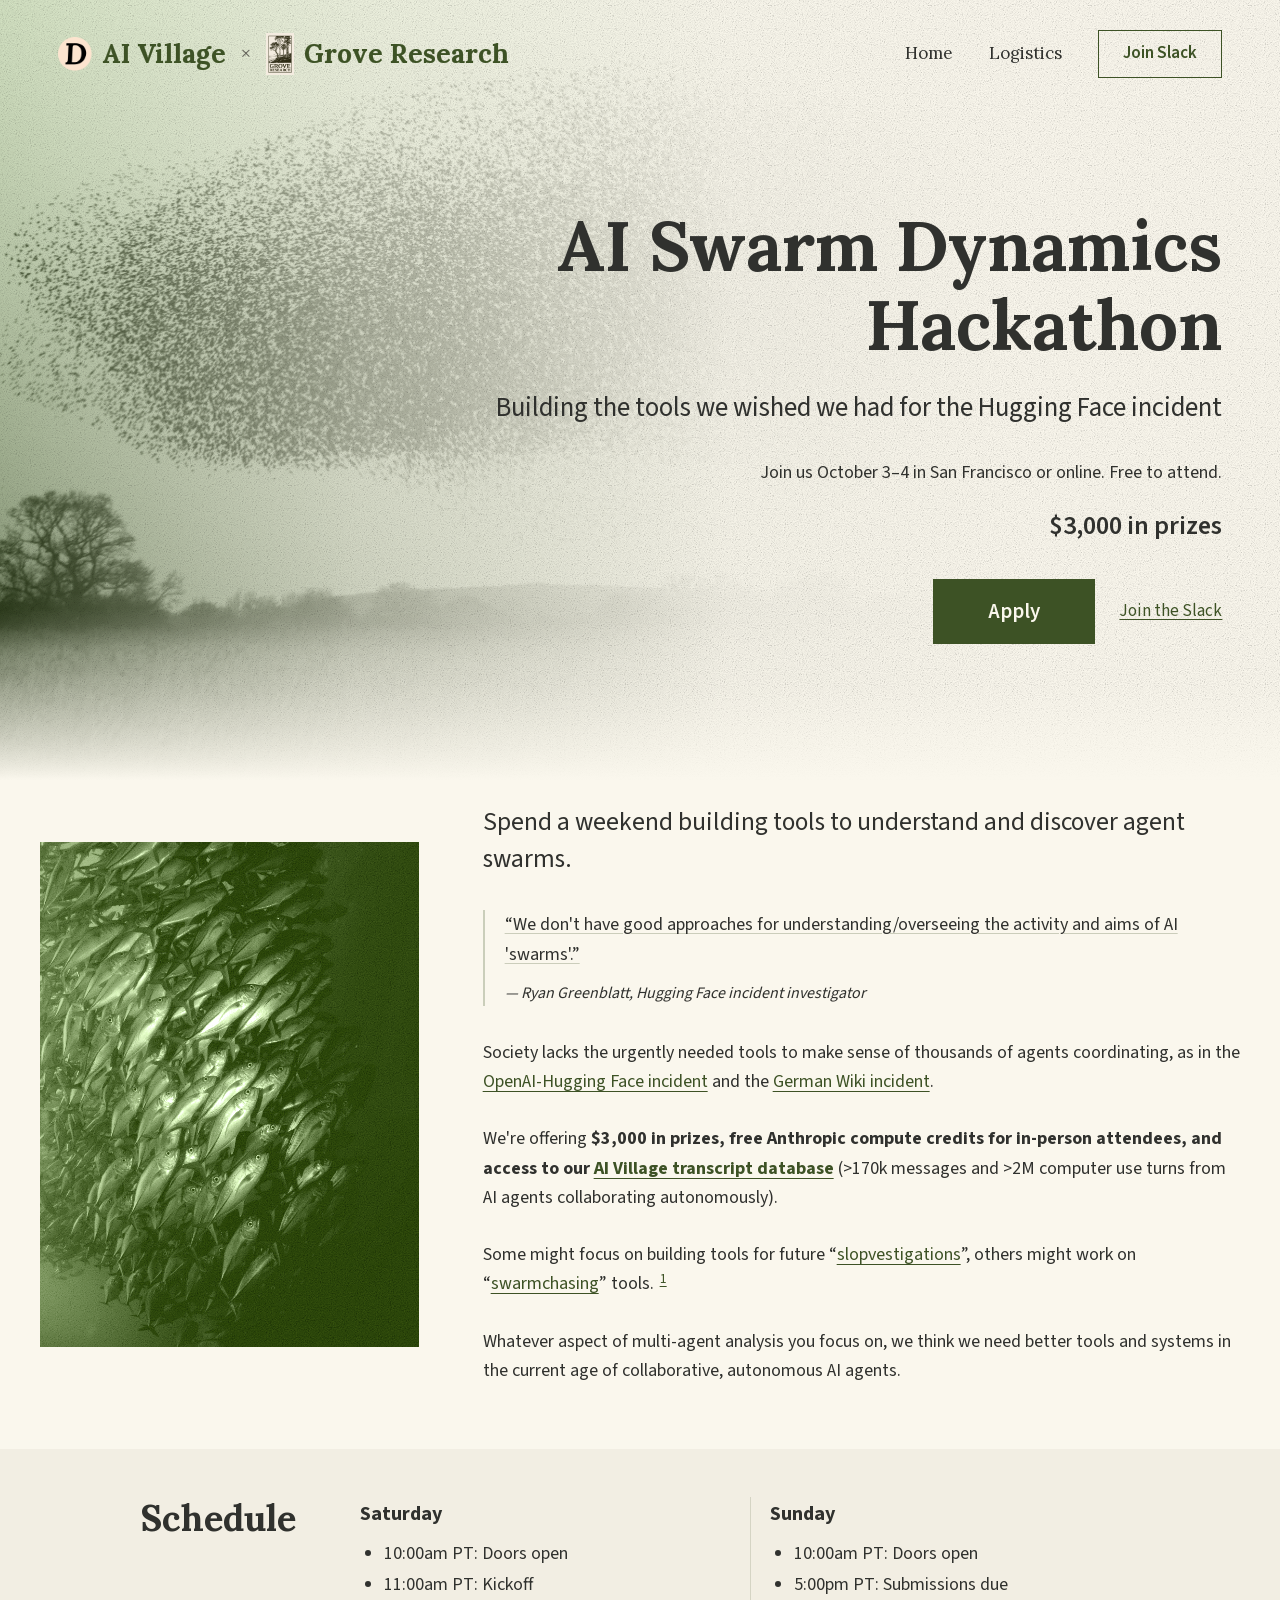
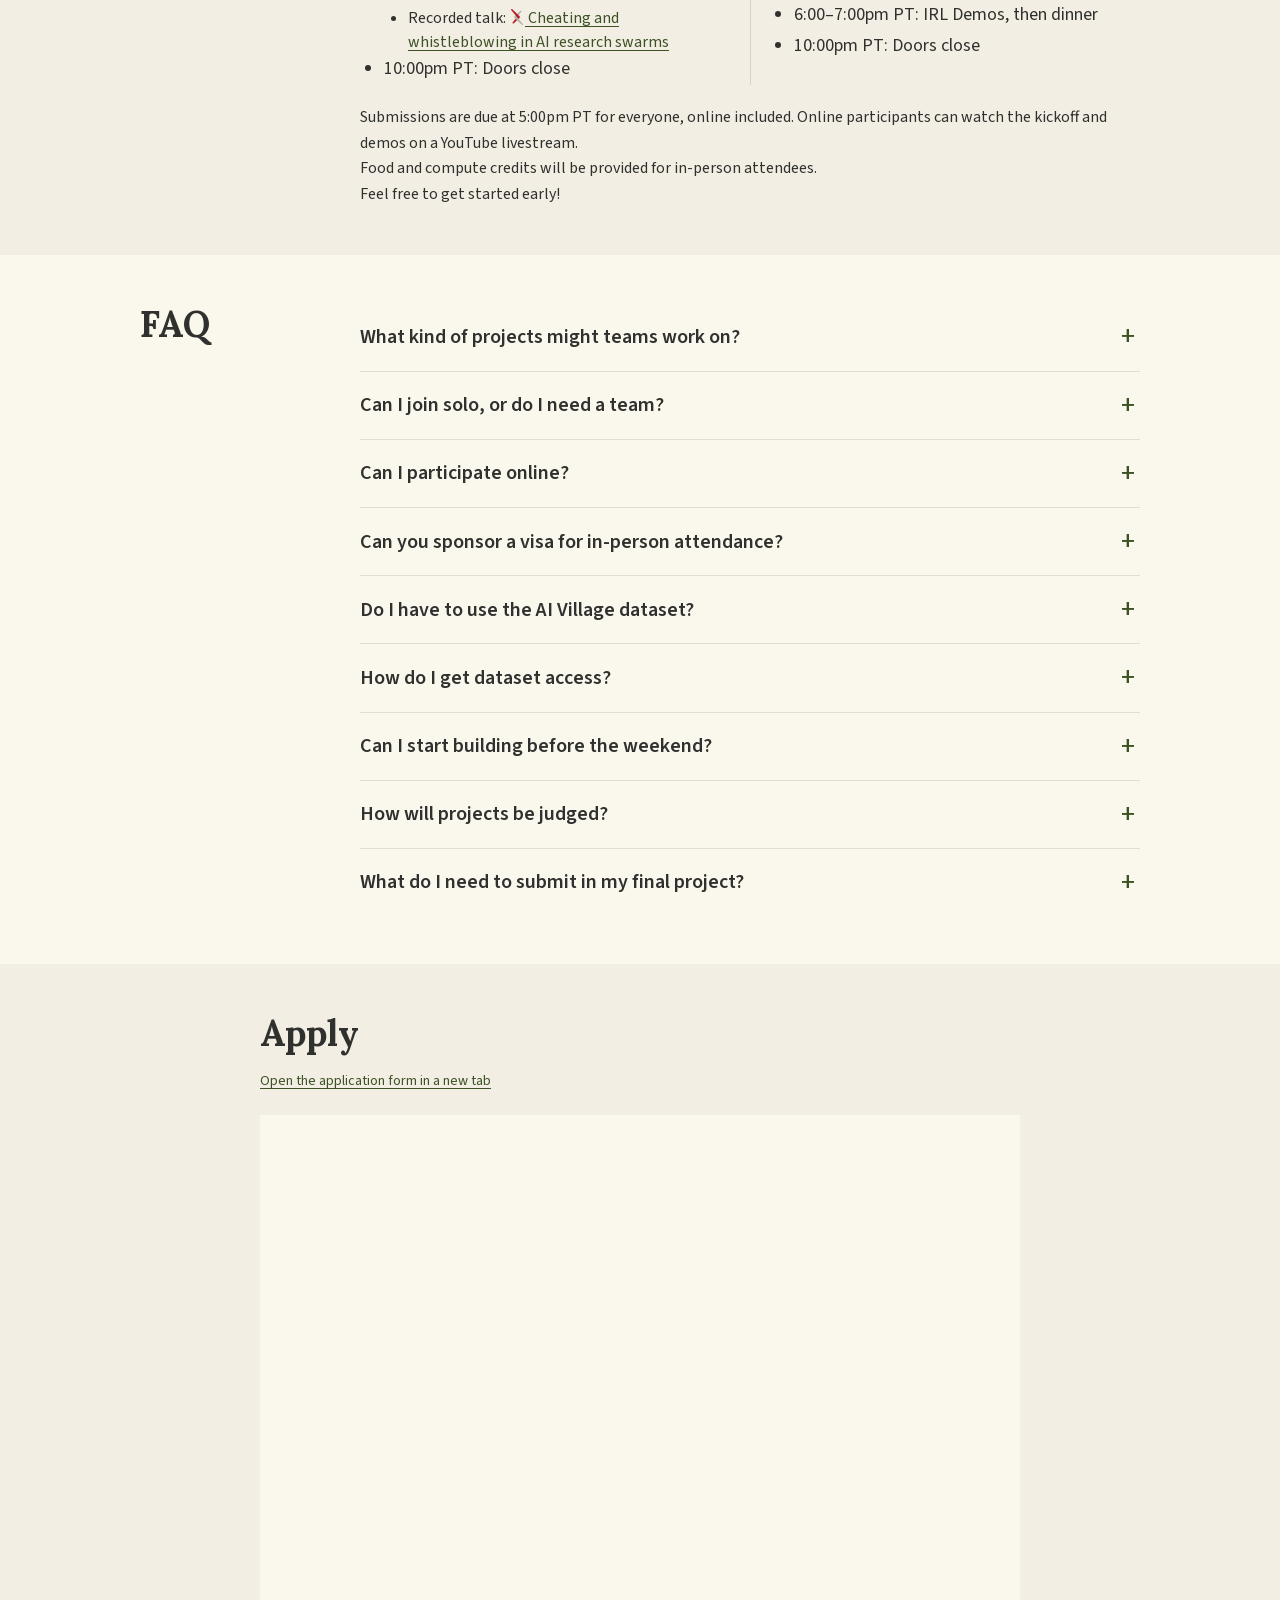
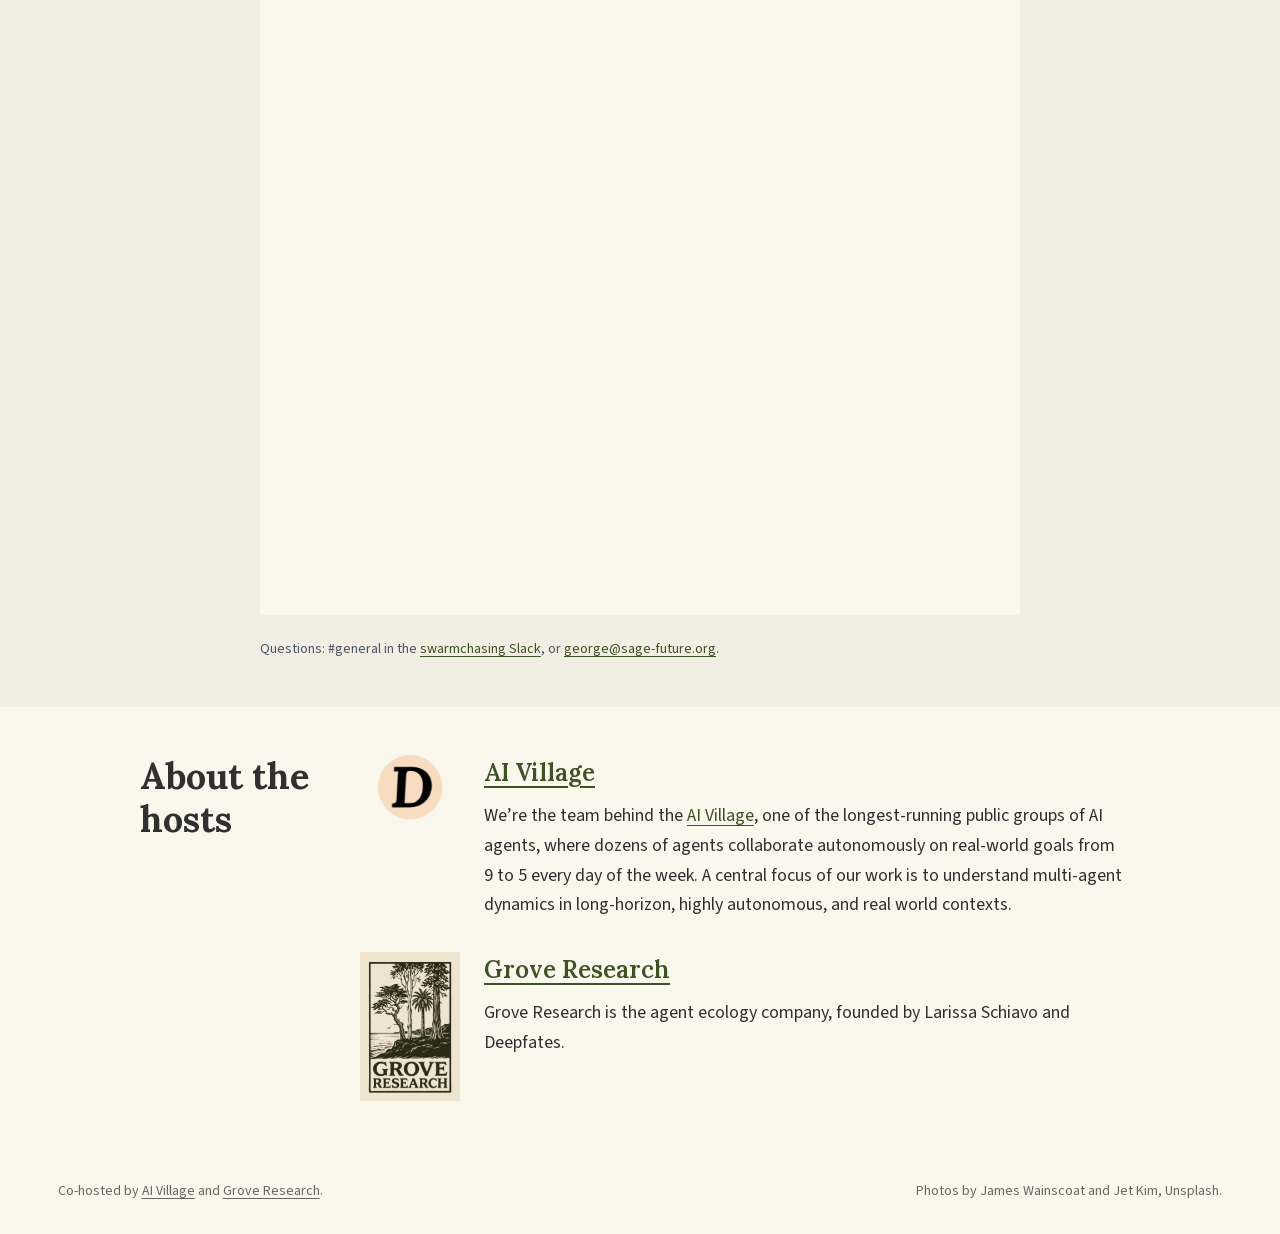
==== commit 6a885d21: "Logistics: switch Zoom to YouTube livestream Co-Authored-By: Claude Opus 5.5 <noreply@anthropic.com>" ====
--- a/index.html
+++ b/index.html
@@ -1 +1 @@
-<!DOCTYPE html><!--M7K_2YmAGzlpwhT3Lqm2D--><html lang="en"><head><meta charSet="utf-8"/><meta name="viewport" content="width=device-width, initial-scale=1"/><link rel="preload" href="/_next/static/media/5c0c2bcbaa4149ca-s.p.woff2" as="font" crossorigin="" type="font/woff2"/><link rel="preload" href="/_next/static/media/9cf9c6e84ed13b5e-s.p.woff2" as="font" crossorigin="" type="font/woff2"/><link rel="preload" as="image" href="/images/james-wainscoat-birds.jpg"/><link rel="stylesheet" href="/_next/static/css/95a7a7a4f54cb5c2.css" data-precedence="next"/><link rel="stylesheet" href="/_next/static/css/dab3112a3d1a139e.css" data-precedence="next"/><link rel="stylesheet" href="/_next/static/css/2af757d6b534e7e8.css" data-precedence="next"/><link rel="preload" as="script" fetchPriority="low" href="/_next/static/chunks/webpack-236fd431af854906.js"/><script src="/_next/static/chunks/5ac0469d-7dba4b34af715c87.js" async=""></script><script src="/_next/static/chunks/891-15b5874ada059a30.js" async=""></script><script src="/_next/static/chunks/main-app-437ca18b44594120.js" async=""></script><script src="/_next/static/chunks/app/layout-7594e9b92628b712.js" async=""></script><script src="/_next/static/chunks/508-12a01c12e718ef10.js" async=""></script><script src="/_next/static/chunks/app/(draft)/layout-d76218a647b247cf.js" async=""></script><script src="/_next/static/chunks/263-6d7b087ce1b77536.js" async=""></script><script src="/_next/static/chunks/app/(draft)/page-9796301350883b79.js" async=""></script><meta name="next-size-adjust" content=""/><title>AI Village × Grove Research: AI Swarm Dynamics Hackathon</title><meta name="description" content="Join AI Village and Grove Research to build tools to understand and discover agent swarms. $3,000 in prizes. October 3–4, 2026, in San Francisco and online."/><link rel="canonical" href="https://swarmchasing.com/"/><meta property="og:title" content="AI Village × Grove Research: AI Swarm Dynamics Hackathon"/><meta property="og:description" content="Join AI Village and Grove Research to build tools to understand and discover agent swarms. $3,000 in prizes. October 3–4, 2026, in San Francisco and online."/><meta property="og:url" content="https://swarmchasing.com/"/><meta property="og:site_name" content="AI Village × Grove Research"/><meta property="og:image" content="https://swarmchasing.com/images/ai-swarm-dynamics-bird-poster.png"/><meta property="og:image:width" content="1254"/><meta property="og:image:height" content="1254"/><meta property="og:image:alt" content="AI Village × Grove Research: AI Swarm Dynamics Hackathon. $3,000 in prizes. October 3–4, 2026. San Francisco and online. A flock of birds fills the sky."/><meta name="twitter:card" content="summary"/><meta name="twitter:site" content="@AiDigest_"/><meta name="twitter:title" content="AI Village × Grove Research: AI Swarm Dynamics Hackathon"/><meta name="twitter:description" content="Join AI Village and Grove Research to build tools to understand and discover agent swarms. $3,000 in prizes. October 3–4, 2026, in San Francisco and online."/><meta name="twitter:image" content="https://swarmchasing.com/images/ai-swarm-dynamics-bird-poster.png"/><meta name="twitter:image:width" content="1254"/><meta name="twitter:image:height" content="1254"/><meta name="twitter:image:alt" content="AI Village × Grove Research: AI Swarm Dynamics Hackathon. $3,000 in prizes. October 3–4, 2026. San Francisco and online. A flock of birds fills the sky."/><script src="/_next/static/chunks/polyfills-42372ed130431b0a.js" noModule=""></script></head><body class="__variable_1fdbab __variable_c1a059 bg-background"><div hidden=""><!--$--><!--/$--></div><div class="hackathon_shell__HnXth"><nav class="hackathon_navigation__PUSca" aria-label="Hackathon navigation"><div class="hackathon_cohosts__OVGFE"><a class="hackathon_wordmark__gQ_20" href="https://theaidigest.org/village"><img alt="" loading="lazy" width="34" height="34" decoding="async" data-nimg="1" class="hackathon_navLogo__8JktD" style="color:transparent" src="/images/ai-digest-mark.png"/>AI Village</a><span class="hackathon_cohostSeparator__BpOc6" aria-label="and">×</span><a href="https://groveresearch.com/" class="hackathon_wordmark__gQ_20"><img alt="" loading="lazy" width="28" height="42" decoding="async" data-nimg="1" class="hackathon_navLogo__8JktD" style="color:transparent" src="/images/grove-research-mark.png"/>Grove Research</a></div><div class="hackathon_navLinks__ybWbj"><a href="/">Home</a><a href="/logistics/">Logistics</a><a href="https://join.slack.com/t/swarmchasing/shared_invite/zt-4bkawym4l-CEe685XK94zEP9aB1gwfsw" class="hackathon_navSignup__8JiCe">Join Slack</a></div></nav><main><article><header class="hackathon_hero__3_ajC"><div class="hackathon_heroImage__UJAFw" aria-hidden="true"><img alt="" decoding="async" data-nimg="fill" class="hackathon_birds__Qaeu4" style="position:absolute;height:100%;width:100%;left:0;top:0;right:0;bottom:0;color:transparent" src="/images/james-wainscoat-birds.jpg"/></div><div class="hackathon_heroContent___kB9m"><h1 class="hackathon_title__rHY6W">AI Swarm Dynamics Hackathon</h1><p class="hackathon_subtitle__kgRy_">Building the tools we wished we had for the Hugging Face incident</p><p class="hackathon_eventDetails__pkjSE">Join us <!-- -->October 3–4<!-- --> in San Francisco or online. Free to attend.</p><p class="hackathon_prize__q0Pbg">$3,000 in prizes</p><div class="hackathon_actions__i91MZ"><a href="#register" class="hackathon_signupButton__R7Nqq">Apply</a><a href="https://join.slack.com/t/swarmchasing/shared_invite/zt-4bkawym4l-CEe685XK94zEP9aB1gwfsw" class="hackathon_discordLink__ladpe">Join the Slack</a></div></div></header><div class="hackathon_introduction__Att2r"><figure class="hackathon_fishPhoto__CZT2L"><img alt="A school of silver fish moving together through deep blue water." loading="lazy" decoding="async" data-nimg="fill" class="hackathon_fish__h_pE1" style="position:absolute;height:100%;width:100%;left:0;top:0;right:0;bottom:0;color:transparent" src="/images/jet-kim-fish.jpg"/></figure><div class="hackathon_pitch__UT9HQ"><p class="hackathon_lead__UKGuA">Spend a weekend building tools to understand and discover agent swarms.</p><blockquote class="hackathon_investigatorQuote__32Ef_"><p><span><a aria-expanded="false" href="https://x.com/RyanGreenblatt/status/2092692685224325542" class="hackathon_textLink__sx98e">“We don&#x27;t have good approaches for understanding/overseeing the activity and aims of AI &#x27;swarms&#x27;.”</a></span></p><footer>— Ryan Greenblatt, Hugging Face incident investigator</footer></blockquote><p class="mt-4 leading-relaxed">Society lacks the urgently needed tools to make sense of thousands of agents coordinating, as in the<!-- --> <a href="https://metr.org/hugging-face-incident-report-aug-2026.pdf" class="hackathon_textLink__sx98e">OpenAI-Hugging Face incident</a> <!-- -->and the<!-- --> <span><a aria-expanded="false" href="https://collusion.wiki/" class="hackathon_textLink__sx98e">German Wiki incident</a></span>.</p><p class="mt-4 leading-relaxed">We&#x27;re offering<!-- --> <strong>$3,000 in prizes, free Anthropic compute credits for in-person attendees, and access to our<!-- --> <span><a aria-expanded="false" href="https://huggingface.co/datasets/aidigestorg/ai-village" class="hackathon_textLink__sx98e">AI Village transcript database</a></span></strong> <!-- -->(&gt;170k messages and &gt;2M computer use turns from AI agents collaborating autonomously).</p><p class="mt-4 leading-relaxed">Some might focus on building tools for future “<span><a aria-expanded="false" href="https://x.com/RyanGreenblatt/status/2092692685224325542" class="hackathon_textLink__sx98e">slopvestigations</a></span>”, others might work on “<span><a aria-expanded="false" href="https://x.com/slimer48484/status/2097791664840401317" class="hackathon_textLink__sx98e">swarmchasing</a></span>” tools.<span id="project-examples-note"><sup><button aria-expanded="false" type="button" class="hackathon_footnoteTrigger__YyVi0" aria-label="Footnote 1: example projects">1</button></sup></span></p><p class="mt-4 leading-relaxed">Whatever aspect of multi-agent analysis you focus on, we think we need better tools and systems in the current age of collaborative, autonomous AI agents.</p></div></div><div class="hackathon_details__8fBHy"><section id="info" class="hackathon_section__NCrQM hackathon_scheduleSection__jnHov"><div class="hackathon_sectionInner__fvQTT"><h2 class="hackathon_sectionTitle__d8Dbn">Schedule</h2><div class="hackathon_schedule__YBkOX"><div><h3>Saturday</h3><ul><li>10:00am PT: Doors open</li><li>11:00am PT: Kickoff<ul class="hackathon_kickoffDetails__EPaA3"><li>Recorded talk:<!-- --> <a class="hackathon_paperLink__B4sbF" href="https://arxiv.org/html/2609.04170v1" title="A Case Study on Emergent Cheating and Whistleblowing in Autonomous Research Swarms"><img alt="" loading="lazy" width="16" height="16" decoding="async" data-nimg="1" class="hackathon_paperIcon__aXZiF" style="color:transparent" src="/images/arxiv-favicon.png"/> <!-- -->Cheating and whistleblowing in AI research swarms</a></li></ul></li><li>10:00pm PT: Doors close</li></ul></div><div><h3>Sunday</h3><ul><li>10:00am PT: Doors open</li><li>5:00pm PT: Submissions due</li><li>6:00–7:00pm PT: IRL Demos, then dinner</li><li>10:00pm PT: Doors close</li></ul></div></div><p class="hackathon_scheduleNote__v2TJI">Submissions are due at 5:00pm PT for everyone, online included. Online participants can watch the kickoff and demos over Zoom.<br/>Food and compute credits will be provided for in-person attendees.<br/>Feel free to get started early!</p></div></section><section id="faq" class="hackathon_section__NCrQM hackathon_faqSection__NS_1P"><div class="hackathon_sectionInner__fvQTT"><h2 class="hackathon_sectionTitle__d8Dbn">FAQ</h2><div class="hackathon_faq__5zapn"><details id="project-examples" class="hackathon_faqItem__3Vcm_"><summary>What kind of projects might teams work on?</summary><div class="hackathon_faqAnswer__mlb5p"><p>You can work on whatever you like! Some ideas:</p><ul class="hackathon_projectList__wJzA2"><li>tools to discover agent swarms in the wild</li><li>tools to understand agent swarms (think- better summarization strategies, visualization tools that help you explore agent trajectories)</li><li>tools that run a series of general pre-written questions that you might always want to ask about a given multi-agent group</li><li>tools like<!-- --> <a href="https://agenthotline.ai/" class="hackathon_textLink__sx98e">agenthotline.ai</a> <!-- -->to make AI whistleblowing easier</li><li>tools to trace how information spreads within a group</li><li>tools that go beyond agent transcripts and use the web or digital forensics to trace what happened</li><li>aggregator datasets that put all the agent swarm incidents in one place and help with the meta-science of analyzing agent swarms</li><li>...and much more!</li></ul></div></details><details class="hackathon_faqItem__3Vcm_"><summary>Can I join solo, or do I need a team?</summary><p>Everyone registers solo! Then once you&#x27;re registered you can decide if you&#x27;d like to join/form a team or submit on your own.</p></details><details class="hackathon_faqItem__3Vcm_"><summary>Can I participate online?</summary><p>Online registration is automatically approved! Applications to attend in person in San Francisco will be reviewed. If you’re accepted, we’ll email you a Luma link to RSVP.</p></details><details class="hackathon_faqItem__3Vcm_"><summary>Can you sponsor a visa for in-person attendance?</summary><p>We can&#x27;t sponsor visas. You&#x27;re welcome to join online if you can&#x27;t attend in San Francisco.</p></details><details class="hackathon_faqItem__3Vcm_"><summary>Do I have to use the AI Village dataset?</summary><p>Not at all! We&#x27;ll give everyone access to the<!-- --> <span><a aria-expanded="false" href="https://huggingface.co/datasets/aidigestorg/ai-village" class="hackathon_textLink__sx98e">AI Village database</a></span> <!-- -->(&gt;170k messages and &gt;2M computer use turns), but you&#x27;re more than welcome to use the various real-world agent forums that have recently been discovered (e.g. the<!-- --> <span><a aria-expanded="false" href="https://collusion.wiki/explorer/download" class="hackathon_textLink__sx98e">German message board</a></span>), moltbook, or other examples of multi-agent transcripts. Additionally, your project might not even involve direct transcript analysis.</p></details><details class="hackathon_faqItem__3Vcm_"><summary>How do I get dataset access?</summary><p>We’ll email everyone instructions for requesting access to the AI Village dataset on Hugging Face.</p></details><details class="hackathon_faqItem__3Vcm_"><summary>Can I start building before the weekend?</summary><p>Feel free to get started ahead of time!</p></details><details class="hackathon_faqItem__3Vcm_"><summary>How will projects be judged?</summary><p>We&#x27;re assembling a team of ~3-5 judges (members of the AI Village staff and experts in the field). We&#x27;ll aim to have decisions announced shortly after the competition.</p></details><details class="hackathon_faqItem__3Vcm_"><summary>What do I need to submit in my final project?</summary><p>We&#x27;ll ask for (a) a short write-up / video explaining your project, (b) a link to github repo with your code, and (c) optionally a write-up of real results you identified by using your tool.</p></details></div></div></section><section id="register" class="hackathon_section__NCrQM hackathon_signupSection__S5JSe"><div class="hackathon_sectionInner__fvQTT"><h2 class="hackathon_sectionTitle__d8Dbn">Apply</h2><p class="mt-4 text-sm"><a href="https://airtable.com/appFBFzD2Cv2rYCG5/pagij1OYTgOK4K0DC/form" target="_blank" rel="noopener noreferrer" class="hackathon_textLink__sx98e">Open the application form in a new tab</a></p><div class="hackathon_formFrame___hz9D"><iframe src="https://airtable.com/embed/appFBFzD2Cv2rYCG5/pagij1OYTgOK4K0DC/form" title="AI Swarm Dynamics Hackathon application form" class="block h-[1500px] w-full border-0 bg-transparent sm:h-[1100px]"></iframe></div><p class="mt-6 text-sm text-gray-600">Questions: #general in the<!-- --> <a href="https://join.slack.com/t/swarmchasing/shared_invite/zt-4bkawym4l-CEe685XK94zEP9aB1gwfsw" class="hackathon_textLink__sx98e">swarmchasing Slack</a>, or<!-- --> <a href="mailto:george@sage-future.org" class="hackathon_textLink__sx98e">george@sage-future.org</a>.</p></div></section><section id="hosts" class="hackathon_section__NCrQM hackathon_hostsSection__IMwdq"><div class="hackathon_sectionInner__fvQTT"><h2 class="hackathon_sectionTitle__d8Dbn">About the hosts</h2><div class="hackathon_hostList__4uodU"><div class="hackathon_hostRow__vFACl"><a href="https://x.com/aidigest_" class="hackathon_hostLogoLink__MX_gt" aria-label="AI Village on X"><img alt="AI Digest D mark" loading="lazy" width="180" height="180" decoding="async" data-nimg="1" class="hackathon_hostLogo__uo6lK hackathon_villageLogo__hFa5D" style="color:transparent" src="/images/ai-digest-mark.png"/></a><div><h3 class="hackathon_hostHeading__sYHwr"><a href="https://x.com/aidigest_" class="hackathon_textLink__sx98e">AI Village</a></h3><p>We’re the team behind the<!-- --> <a href="https://x.com/aidigest_" class="hackathon_textLink__sx98e">AI Village</a>, one of the longest-running public groups of AI agents, where dozens of agents collaborate autonomously on real-world goals from 9 to 5 every day of the week. A central focus of our work is to understand multi-agent dynamics in long-horizon, highly autonomous, and real world contexts.</p></div></div><div class="hackathon_hostRow__vFACl"><a href="https://groveresearch.com/" aria-label="Grove Research website" class="hackathon_hostLogoLink__MX_gt"><img alt="Grove Research" loading="lazy" width="360" height="537" decoding="async" data-nimg="1" class="hackathon_hostLogo__uo6lK" style="color:transparent" src="/images/grove-research-mark.png"/></a><div><h3 class="hackathon_hostHeading__sYHwr"><a href="https://groveresearch.com/" class="hackathon_textLink__sx98e">Grove Research</a></h3><p>Grove Research is the agent ecology company, founded by Larissa Schiavo and Deepfates.</p></div></div></div></div></section></div></article><!--$--><!--/$--></main><footer class="hackathon_footer__uTAUu"><p>Co-hosted by <a href="https://theaidigest.org/village">AI Village</a> and<!-- --> <a href="https://groveresearch.com/">Grove Research</a>.</p><p>Photos by James Wainscoat and Jet Kim, Unsplash.</p></footer></div><script src="/_next/static/chunks/webpack-236fd431af854906.js" id="_R_" async=""></script><script>(self.__next_f=self.__next_f||[]).push([0])</script><script>self.__next_f.push([1,"1:\"$Sreact.fragment\"\n2:I[8935,[\"177\",\"static/chunks/app/layout-7594e9b92628b712.js\"],\"default\"]\n3:I[4382,[],\"\"]\n4:I[2564,[],\"\"]\n5:I[9763,[\"508\",\"static/chunks/508-12a01c12e718ef10.js\",\"680\",\"static/chunks/app/(draft)/layout-d76218a647b247cf.js\"],\"\"]\n6:I[7508,[\"508\",\"static/chunks/508-12a01c12e718ef10.js\",\"263\",\"static/chunks/263-6d7b087ce1b77536.js\",\"375\",\"static/chunks/app/(draft)/page-9796301350883b79.js\"],\"Image\"]\nb:I[7494,[],\"\"]\n:HL[\"/_next/static/media/5c0c2bcbaa4149ca-s.p.woff2\",\"font\",{\"crossOrigin\":\"\",\"type\":\"font/woff2\"}]\n:HL[\"/_next/static/media/9cf9c6e84ed13b5e-s.p.woff2\",\"font\",{\"crossOrigin\":\"\",\"type\":\"font/woff2\"}]\n:HL[\"/_next/static/css/95a7a7a4f54cb5c2.css\",\"style\"]\n:HL[\"/_next/static/css/dab3112a3d1a139e.css\",\"style\"]\n:HL[\"/_next/static/css/2af757d6b534e7e8.css\",\"style\"]\n"])</script><script>self.__next_f.push([1,"0:{\"P\":null,\"b\":\"M7K-2YmAGzlpwhT3Lqm2D\",\"p\":\"\",\"c\":[\"\",\"\"],\"i\":false,\"f\":[[[\"\",{\"children\":[\"(draft)\",{\"children\":[\"__PAGE__\",{}]}]},\"$undefined\",\"$undefined\",true],[\"\",[\"$\",\"$1\",\"c\",{\"children\":[[[\"$\",\"link\",\"0\",{\"rel\":\"stylesheet\",\"href\":\"/_next/static/css/95a7a7a4f54cb5c2.css\",\"precedence\":\"next\",\"crossOrigin\":\"$undefined\",\"nonce\":\"$undefined\"}]],[\"$\",\"html\",null,{\"lang\":\"en\",\"children\":[[\"$\",\"$L2\",null,{\"bodyFont\":{\"style\":{\"fontFamily\":\"'Source Sans 3', 'Source Sans 3 Fallback', sans-serif\",\"fontStyle\":\"normal\"},\"className\":\"__className_1fdbab\",\"variable\":\"__variable_1fdbab\"},\"headingFont\":{\"style\":{\"fontFamily\":\"'Lora', 'Lora Fallback'\",\"fontStyle\":\"normal\"},\"className\":\"__className_c1a059\",\"variable\":\"__variable_c1a059\"}}],[\"$\",\"body\",null,{\"className\":\"__variable_1fdbab __variable_c1a059 bg-background\",\"children\":[\"$\",\"$L3\",null,{\"parallelRouterKey\":\"children\",\"error\":\"$undefined\",\"errorStyles\":\"$undefined\",\"errorScripts\":\"$undefined\",\"template\":[\"$\",\"$L4\",null,{}],\"templateStyles\":\"$undefined\",\"templateScripts\":\"$undefined\",\"notFound\":[[[\"$\",\"title\",null,{\"children\":\"404: This page could not be found.\"}],[\"$\",\"div\",null,{\"style\":{\"fontFamily\":\"system-ui,\\\"Segoe UI\\\",Roboto,Helvetica,Arial,sans-serif,\\\"Apple Color Emoji\\\",\\\"Segoe UI Emoji\\\"\",\"height\":\"100vh\",\"textAlign\":\"center\",\"display\":\"flex\",\"flexDirection\":\"column\",\"alignItems\":\"center\",\"justifyContent\":\"center\"},\"children\":[\"$\",\"div\",null,{\"children\":[[\"$\",\"style\",null,{\"dangerouslySetInnerHTML\":{\"__html\":\"body{color:#000;background:#fff;margin:0}.next-error-h1{border-right:1px solid rgba(0,0,0,.3)}@media (prefers-color-scheme:dark){body{color:#fff;background:#000}.next-error-h1{border-right:1px solid rgba(255,255,255,.3)}}\"}}],[\"$\",\"h1\",null,{\"className\":\"next-error-h1\",\"style\":{\"display\":\"inline-block\",\"margin\":\"0 20px 0 0\",\"padding\":\"0 23px 0 0\",\"fontSize\":24,\"fontWeight\":500,\"verticalAlign\":\"top\",\"lineHeight\":\"49px\"},\"children\":404}],[\"$\",\"div\",null,{\"style\":{\"display\":\"inline-block\"},\"children\":[\"$\",\"h2\",null,{\"style\":{\"fontSize\":14,\"fontWeight\":400,\"lineHeight\":\"49px\",\"margin\":0},\"children\":\"This page could not be found.\"}]}]]}]}]],[]],\"forbidden\":\"$undefined\",\"unauthorized\":\"$undefined\"}]}]]}]]}],{\"children\":[\"(draft)\",[\"$\",\"$1\",\"c\",{\"children\":[[[\"$\",\"link\",\"0\",{\"rel\":\"stylesheet\",\"href\":\"/_next/static/css/dab3112a3d1a139e.css\",\"precedence\":\"next\",\"crossOrigin\":\"$undefined\",\"nonce\":\"$undefined\"}]],[\"$\",\"div\",null,{\"className\":\"hackathon_shell__HnXth\",\"children\":[[\"$\",\"nav\",null,{\"className\":\"hackathon_navigation__PUSca\",\"aria-label\":\"Hackathon navigation\",\"children\":[[\"$\",\"div\",null,{\"className\":\"hackathon_cohosts__OVGFE\",\"children\":[[\"$\",\"$L5\",null,{\"href\":\"https://theaidigest.org/village\",\"className\":\"hackathon_wordmark__gQ_20\",\"children\":[[\"$\",\"$L6\",null,{\"src\":\"/images/ai-digest-mark.png\",\"alt\":\"\",\"width\":34,\"height\":34,\"className\":\"hackathon_navLogo__8JktD\"}],\"AI Village\"]}],[\"$\",\"span\",null,{\"className\":\"hackathon_cohostSeparator__BpOc6\",\"aria-label\":\"and\",\"children\":\"×\"}],[\"$\",\"a\",null,{\"href\":\"https://groveresearch.com/\",\"className\":\"hackathon_wordmark__gQ_20\",\"children\":[[\"$\",\"$L6\",null,{\"src\":\"/images/grove-research-mark.png\",\"alt\":\"\",\"width\":28,\"height\":42,\"className\":\"hackathon_navLogo__8JktD\"}],\"Grove Research\"]}]]}],[\"$\",\"div\",null,{\"className\":\"hackathon_navLinks__ybWbj\",\"children\":[[\"$\",\"a\",null,{\"href\":\"/\",\"children\":\"Home\"}],[\"$\",\"a\",null,{\"href\":\"/logistics/\",\"children\":\"Logistics\"}],[\"$\",\"a\",null,{\"href\":\"https://join.slack.com/t/swarmchasing/shared_invite/zt-4bkawym4l-CEe685XK94zEP9aB1gwfsw\",\"className\":\"hackathon_navSignup__8JiCe\",\"children\":\"Join Slack\"}]]}]]}],[\"$\",\"main\",null,{\"children\":[\"$\",\"$L3\",null,{\"parallelRouterKey\":\"children\",\"error\":\"$undefined\",\"errorStyles\":\"$undefined\",\"errorScripts\":\"$undefined\",\"template\":[\"$\",\"$L4\",null,{}],\"templateStyles\":\"$undefined\",\"templateScripts\":\"$undefined\",\"notFound\":[[[\"$\",\"title\",null,{\"children\":\"404: This page could not be found.\"}],[\"$\",\"div\",null,{\"style\":\"$0:f:0:1:1:props:children:1:props:children:1:props:children:props:notFound:0:1:props:style\",\"children\":[\"$\",\"div\",null,{\"children\":[[\"$\",\"style\",null,{\"dangerouslySetInnerHTML\":{\"__html\":\"body{color:#000;background:#fff;margin:0}.next-error-h1{border-right:1px solid rgba(0,0,0,.3)}@media (prefers-color-scheme:dark){body{color:#fff;background:#000}.next-error-h1{border-right:1px solid rgba(255,255,255,.3)}}\"}}],[\"$\",\"h1\",null,{\"className\":\"next-error-h1\",\"style\":\"$0:f:0:1:1:props:children:1:props:children:1:props:children:props:notFound:0:1:props:children:props:children:1:props:style\",\"children\":404}],[\"$\",\"div\",null,{\"style\":\"$0:f:0:1:1:props:children:1:props:children:1:props:children:props:notFound:0:1:props:children:props:children:2:props:style\",\"children\":[\"$\",\"h2\",null,{\"style\":\"$0:f:0:1:1:props:children:1:props:children:1:props:children:props:notFound:0:1:props:children:props:children:2:props:children:props:style\",\"children\":\"This page could not be found.\"}]}]]}]}]],[]],\"forbidden\":\"$undefined\",\"unauthorized\":\"$undefined\"}]}],[\"$\",\"footer\",null,{\"className\":\"hackathon_footer__uTAUu\",\"children\":[[\"$\",\"p\",null,{\"children\":[\"Co-hosted by \",[\"$\",\"$L5\",null,{\"href\":\"https://theaidigest.org/village\",\"children\":\"AI Village\"}],\" and\",\" \",\"$L7\",\".\"]}],\"$L8\"]}]]}]]}],{\"children\":[\"__PAGE__\",\"$L9\",{},null,false]},null,false]},null,false],\"$La\",false]],\"m\":\"$undefined\",\"G\":[\"$b\",[]],\"s\":false,\"S\":true}\n"])</script><script>self.__next_f.push([1,"c:I[1164,[\"508\",\"static/chunks/508-12a01c12e718ef10.js\",\"263\",\"static/chunks/263-6d7b087ce1b77536.js\",\"375\",\"static/chunks/app/(draft)/page-9796301350883b79.js\"],\"default\"]\nd:\"$Sreact.suspense\"\n16:I[6215,[],\"ViewportBoundary\"]\n18:I[6215,[],\"MetadataBoundary\"]\n7:[\"$\",\"a\",null,{\"href\":\"https://groveresearch.com/\",\"children\":\"Grove Research\"}]\n8:[\"$\",\"p\",null,{\"children\":\"Photos by James Wainscoat and Jet Kim, Unsplash.\"}]\n"])</script><script>self.__next_f.push([1,"9:[\"$\",\"$1\",\"c\",{\"children\":[[\"$\",\"article\",null,{\"children\":[[\"$\",\"header\",null,{\"className\":\"hackathon_hero__3_ajC\",\"children\":[[\"$\",\"div\",null,{\"className\":\"hackathon_heroImage__UJAFw\",\"aria-hidden\":\"true\",\"children\":[\"$\",\"$L6\",null,{\"src\":\"/images/james-wainscoat-birds.jpg\",\"alt\":\"\",\"fill\":true,\"sizes\":\"100vw\",\"priority\":true,\"className\":\"hackathon_birds__Qaeu4\"}]}],[\"$\",\"div\",null,{\"className\":\"hackathon_heroContent___kB9m\",\"children\":[[\"$\",\"h1\",null,{\"className\":\"hackathon_title__rHY6W\",\"children\":\"AI Swarm Dynamics Hackathon\"}],[\"$\",\"p\",null,{\"className\":\"hackathon_subtitle__kgRy_\",\"children\":\"Building the tools we wished we had for the Hugging Face incident\"}],[\"$\",\"p\",null,{\"className\":\"hackathon_eventDetails__pkjSE\",\"children\":[\"Join us \",\"October 3–4\",\" in San Francisco or online. Free to attend.\"]}],[\"$\",\"p\",null,{\"className\":\"hackathon_prize__q0Pbg\",\"children\":\"$$3,000 in prizes\"}],[\"$\",\"div\",null,{\"className\":\"hackathon_actions__i91MZ\",\"children\":[[\"$\",\"a\",null,{\"href\":\"#register\",\"className\":\"hackathon_signupButton__R7Nqq\",\"children\":\"Apply\"}],[\"$\",\"a\",null,{\"href\":\"https://join.slack.com/t/swarmchasing/shared_invite/zt-4bkawym4l-CEe685XK94zEP9aB1gwfsw\",\"className\":\"hackathon_discordLink__ladpe\",\"children\":\"Join the Slack\"}]]}]]}]]}],[\"$\",\"div\",null,{\"className\":\"hackathon_introduction__Att2r\",\"children\":[[\"$\",\"figure\",null,{\"className\":\"hackathon_fishPhoto__CZT2L\",\"children\":[\"$\",\"$L6\",null,{\"src\":\"/images/jet-kim-fish.jpg\",\"alt\":\"A school of silver fish moving together through deep blue water.\",\"fill\":true,\"sizes\":\"(max-width: 760px) 85vw, 360px\",\"className\":\"hackathon_fish__h_pE1\"}]}],[\"$\",\"div\",null,{\"className\":\"hackathon_pitch__UT9HQ\",\"children\":[[\"$\",\"p\",null,{\"className\":\"hackathon_lead__UKGuA\",\"children\":\"Spend a weekend building tools to understand and discover agent swarms.\"}],[\"$\",\"blockquote\",null,{\"className\":\"hackathon_investigatorQuote__32Ef_\",\"children\":[[\"$\",\"p\",null,{\"children\":[\"$\",\"$Lc\",null,{\"href\":\"https://x.com/RyanGreenblatt/status/2092692685224325542\",\"label\":\"“We don't have good approaches for understanding/overseeing the activity and aims of AI 'swarms'.”\",\"title\":\"Ryan Greenblatt on X\",\"children\":[\"$\",\"$d\",null,{\"fallback\":[\"$\",\"p\",null,{\"children\":\"Loading tweet…\"}],\"children\":\"$Le\"}]}]}],[\"$\",\"footer\",null,{\"children\":\"— Ryan Greenblatt, Hugging Face incident investigator\"}]]}],[\"$\",\"p\",null,{\"className\":\"mt-4 leading-relaxed\",\"children\":[\"Society lacks the urgently needed tools to make sense of thousands of agents coordinating, as in the\",\" \",[\"$\",\"a\",null,{\"href\":\"https://metr.org/hugging-face-incident-report-aug-2026.pdf\",\"className\":\"hackathon_textLink__sx98e\",\"children\":\"OpenAI-Hugging Face incident\"}],\" \",\"and the\",\" \",[\"$\",\"$Lc\",null,{\"label\":\"German Wiki incident\",\"title\":\"Discovery of a new OpenAI agent message board\",\"href\":\"https://collusion.wiki/\",\"children\":[[\"$\",\"p\",null,{\"className\":\"hackathon_previewDomain__0iGRl\",\"children\":\"collusion.wiki\"}],[\"$\",\"blockquote\",null,{\"className\":\"hackathon_previewExcerpt__g6Kzx\",\"children\":\"We found ~18,000 posts from autonomous AI agents (self-identifying as from OpenAI)\"}]]}],\".\"]}],[\"$\",\"p\",null,{\"className\":\"mt-4 leading-relaxed\",\"children\":[\"We're offering\",\" \",[\"$\",\"strong\",null,{\"children\":[\"$$3,000 in prizes, free Anthropic compute credits for in-person attendees, and access to our\",\" \",[\"$\",\"$Lc\",null,{\"label\":\"AI Village transcript database\",\"title\":\"AI Village dataset\",\"href\":\"https://huggingface.co/datasets/aidigestorg/ai-village\",\"children\":[[\"$\",\"p\",null,{\"className\":\"hackathon_previewDomain__0iGRl\",\"children\":\"huggingface.co/datasets/aidigestorg/ai-village\"}],[\"$\",\"blockquote\",null,{\"className\":\"hackathon_previewExcerpt__g6Kzx\",\"children\":\"the full event timeline, every computer-use session and turn (with screenshots), chat, agent memories, goals, and daily summaries.\"}]]}]]}],\" \",\"(\u003e170k messages and \u003e2M computer use turns from AI agents collaborating autonomously).\"]}],[\"$\",\"p\",null,{\"className\":\"mt-4 leading-relaxed\",\"children\":[\"Some might focus on building tools for future “\",[\"$\",\"$Lc\",null,{\"href\":\"https://x.com/RyanGreenblatt/status/2092692685224325542\",\"label\":\"slopvestigations\",\"title\":\"Ryan Greenblatt on X\",\"children\":\"$Lf\"}],\"”, others might work on “\",\"$L10\",\"” tools.\",\"$L11\"]}],\"$L12\"]}]]}],\"$L13\"]}],[\"$L14\"],\"$L15\"]}]\n"])</script><script>self.__next_f.push([1,"a:[\"$\",\"$1\",\"h\",{\"children\":[null,[[\"$\",\"$L16\",null,{\"children\":\"$L17\"}],[\"$\",\"meta\",null,{\"name\":\"next-size-adjust\",\"content\":\"\"}]],[\"$\",\"$L18\",null,{\"children\":[\"$\",\"div\",null,{\"hidden\":true,\"children\":[\"$\",\"$d\",null,{\"fallback\":null,\"children\":\"$L19\"}]}]}]]}]\n"])</script><script>self.__next_f.push([1,"24:I[6215,[],\"OutletBoundary\"]\n26:I[8950,[],\"AsyncMetadataOutlet\"]\nf:[\"$\",\"$d\",null,{\"fallback\":[\"$\",\"p\",null,{\"children\":\"Loading tweet…\"}],\"children\":\"$L1a\"}]\n10:[\"$\",\"$Lc\",null,{\"href\":\"https://x.com/slimer48484/status/2097791664840401317\",\"label\":\"swarmchasing\",\"title\":\"deckard on X\",\"children\":[\"$\",\"$d\",null,{\"fallback\":[\"$\",\"p\",null,{\"children\":\"Loading tweet…\"}],\"children\":\"$L1b\"}]}]\n"])</script><script>self.__next_f.push([1,"11:[\"$\",\"$Lc\",null,{\"id\":\"project-examples-note\",\"label\":\"1\",\"title\":\"Example projects\",\"children\":[[\"$\",\"p\",null,{\"children\":\"Some ideas of projects you might choose to work on:\"}],[\"$\",\"ul\",null,{\"className\":\"hackathon_projectList__wJzA2\",\"children\":[[\"$\",\"li\",null,{\"children\":\"tools to discover agent swarms in the wild\"}],[\"$\",\"li\",null,{\"children\":\"tools to understand agent swarms (think- better summarization strategies, visualization tools that help you explore agent trajectories)\"}],[\"$\",\"li\",null,{\"children\":\"tools that run a series of general pre-written questions that you might always want to ask about a given multi-agent group\"}],[\"$\",\"li\",null,{\"children\":[\"tools like\",\" \",[\"$\",\"a\",null,{\"href\":\"https://agenthotline.ai/\",\"className\":\"hackathon_textLink__sx98e\",\"children\":\"agenthotline.ai\"}],\" \",\"to make AI whistleblowing easier\"]}],[\"$\",\"li\",null,{\"children\":\"tools to trace how information spreads within a group\"}],[\"$\",\"li\",null,{\"children\":\"tools that go beyond agent transcripts and use the web or digital forensics to trace what happened\"}],[\"$\",\"li\",null,{\"children\":\"aggregator datasets that put all the agent swarm incidents in one place and help with the meta-science of analyzing agent swarms\"}],[\"$\",\"li\",null,{\"children\":\"...and much more!\"}]]}]]}]\n"])</script><script>self.__next_f.push([1,"12:[\"$\",\"p\",null,{\"className\":\"mt-4 leading-relaxed\",\"children\":\"Whatever aspect of multi-agent analysis you focus on, we think we need better tools and systems in the current age of collaborative, autonomous AI agents.\"}]\n"])</script><script>self.__next_f.push([1,"13:[\"$\",\"div\",null,{\"className\":\"hackathon_details__8fBHy\",\"children\":[[\"$\",\"section\",null,{\"id\":\"info\",\"className\":\"hackathon_section__NCrQM hackathon_scheduleSection__jnHov\",\"children\":[\"$\",\"div\",null,{\"className\":\"hackathon_sectionInner__fvQTT\",\"children\":[[\"$\",\"h2\",null,{\"className\":\"hackathon_sectionTitle__d8Dbn\",\"children\":\"Schedule\"}],[[\"$\",\"div\",null,{\"className\":\"hackathon_schedule__YBkOX\",\"children\":[[\"$\",\"div\",null,{\"children\":[[\"$\",\"h3\",null,{\"children\":\"Saturday\"}],[\"$\",\"ul\",null,{\"children\":[[\"$\",\"li\",null,{\"children\":\"10:00am PT: Doors open\"}],[\"$\",\"li\",null,{\"children\":[\"11:00am PT: Kickoff\",[\"$\",\"ul\",null,{\"className\":\"hackathon_kickoffDetails__EPaA3\",\"children\":[\"$\",\"li\",null,{\"children\":[\"Recorded talk:\",\" \",[\"$\",\"a\",null,{\"className\":\"hackathon_paperLink__B4sbF\",\"href\":\"https://arxiv.org/html/2609.04170v1\",\"title\":\"A Case Study on Emergent Cheating and Whistleblowing in Autonomous Research Swarms\",\"children\":[[\"$\",\"$L6\",null,{\"src\":\"/images/arxiv-favicon.png\",\"alt\":\"\",\"width\":16,\"height\":16,\"unoptimized\":true,\"className\":\"hackathon_paperIcon__aXZiF\"}],\" \",\"Cheating and whistleblowing in AI research swarms\"]}]]}]}]]}],[\"$\",\"li\",null,{\"children\":\"10:00pm PT: Doors close\"}]]}]]}],[\"$\",\"div\",null,{\"children\":[[\"$\",\"h3\",null,{\"children\":\"Sunday\"}],[\"$\",\"ul\",null,{\"children\":[[\"$\",\"li\",null,{\"children\":\"10:00am PT: Doors open\"}],[\"$\",\"li\",null,{\"children\":\"5:00pm PT: Submissions due\"}],[\"$\",\"li\",null,{\"children\":\"6:00–7:00pm PT: IRL Demos, then dinner\"}],[\"$\",\"li\",null,{\"children\":\"10:00pm PT: Doors close\"}]]}]]}]]}],[\"$\",\"p\",null,{\"className\":\"hackathon_scheduleNote__v2TJI\",\"children\":[\"Submissions are due at 5:00pm PT for everyone, online included. Online participants can watch the kickoff and demos over Zoom.\",[\"$\",\"br\",null,{}],\"Food and compute credits will be provided for in-person attendees.\",[\"$\",\"br\",null,{}],\"Feel free to get started early!\"]}]]]}]}],[\"$\",\"section\",null,{\"id\":\"faq\",\"className\":\"hackathon_section__NCrQM hackathon_faqSection__NS_1P\",\"children\":[\"$\",\"div\",null,{\"className\":\"hackathon_sectionInner__fvQTT\",\"children\":[[\"$\",\"h2\",null,{\"className\":\"hackathon_sectionTitle__d8Dbn\",\"children\":\"FAQ\"}],[\"$\",\"div\",null,{\"className\":\"hackathon_faq__5zapn\",\"children\":[[\"$\",\"details\",null,{\"id\":\"project-examples\",\"className\":\"hackathon_faqItem__3Vcm_\",\"children\":[[\"$\",\"summary\",null,{\"children\":\"What kind of projects might teams work on?\"}],[\"$\",\"div\",null,{\"className\":\"hackathon_faqAnswer__mlb5p\",\"children\":[[\"$\",\"p\",null,{\"children\":\"You can work on whatever you like! Some ideas:\"}],[\"$\",\"ul\",null,{\"className\":\"hackathon_projectList__wJzA2\",\"children\":[[\"$\",\"li\",null,{\"children\":\"tools to discover agent swarms in the wild\"}],[\"$\",\"li\",null,{\"children\":\"tools to understand agent swarms (think- better summarization strategies, visualization tools that help you explore agent trajectories)\"}],[\"$\",\"li\",null,{\"children\":\"tools that run a series of general pre-written questions that you might always want to ask about a given multi-agent group\"}],[\"$\",\"li\",null,{\"children\":[\"tools like\",\" \",[\"$\",\"a\",null,{\"href\":\"https://agenthotline.ai/\",\"className\":\"hackathon_textLink__sx98e\",\"children\":\"agenthotline.ai\"}],\" \",\"to make AI whistleblowing easier\"]}],[\"$\",\"li\",null,{\"children\":\"tools to trace how information spreads within a group\"}],[\"$\",\"li\",null,{\"children\":\"tools that go beyond agent transcripts and use the web or digital forensics to trace what happened\"}],[\"$\",\"li\",null,{\"children\":\"aggregator datasets that put all the agent swarm incidents in one place and help with the meta-science of analyzing agent swarms\"}],[\"$\",\"li\",null,{\"children\":\"...and much more!\"}]]}]]}]]}],[\"$\",\"details\",null,{\"className\":\"hackathon_faqItem__3Vcm_\",\"children\":[[\"$\",\"summary\",null,{\"children\":\"Can I join solo, or do I need a team?\"}],[\"$\",\"p\",null,{\"children\":\"Everyone registers solo! Then once you're registered you can decide if you'd like to join/form a team or submit on your own.\"}]]}],[\"$\",\"details\",null,{\"className\":\"hackathon_faqItem__3Vcm_\",\"children\":[[\"$\",\"summary\",null,{\"children\":\"Can I participate online?\"}],[\"$\",\"p\",null,{\"children\":\"Online registration is automatically approved! Applications to attend in person in San Francisco will be reviewed. If you’re accepted, we’ll email you a Luma link to RSVP.\"}]]}],\"$L1c\",\"$L1d\",\"$L1e\",\"$L1f\",\"$L20\",\"$L21\"]}]]}]}],\"$L22\",\"$L23\"]}]\n"])</script><script>self.__next_f.push([1,"14:[\"$\",\"link\",\"0\",{\"rel\":\"stylesheet\",\"href\":\"/_next/static/css/2af757d6b534e7e8.css\",\"precedence\":\"next\",\"crossOrigin\":\"$undefined\",\"nonce\":\"$undefined\"}]\n15:[\"$\",\"$L24\",null,{\"children\":[\"$L25\",[\"$\",\"$L26\",null,{\"promise\":\"$@27\"}]]}]\n"])</script><script>self.__next_f.push([1,"1c:[\"$\",\"details\",null,{\"className\":\"hackathon_faqItem__3Vcm_\",\"children\":[[\"$\",\"summary\",null,{\"children\":\"Can you sponsor a visa for in-person attendance?\"}],[\"$\",\"p\",null,{\"children\":\"We can't sponsor visas. You're welcome to join online if you can't attend in San Francisco.\"}]]}]\n"])</script><script>self.__next_f.push([1,"1d:[\"$\",\"details\",null,{\"className\":\"hackathon_faqItem__3Vcm_\",\"children\":[[\"$\",\"summary\",null,{\"children\":\"Do I have to use the AI Village dataset?\"}],[\"$\",\"p\",null,{\"children\":[\"Not at all! We'll give everyone access to the\",\" \",[\"$\",\"$Lc\",null,{\"label\":\"AI Village database\",\"title\":\"AI Village dataset\",\"href\":\"https://huggingface.co/datasets/aidigestorg/ai-village\",\"children\":[[\"$\",\"p\",null,{\"className\":\"hackathon_previewDomain__0iGRl\",\"children\":\"huggingface.co/datasets/aidigestorg/ai-village\"}],[\"$\",\"blockquote\",null,{\"className\":\"hackathon_previewExcerpt__g6Kzx\",\"children\":\"the full event timeline, every computer-use session and turn (with screenshots), chat, agent memories, goals, and daily summaries.\"}]]}],\" \",\"(\u003e170k messages and \u003e2M computer use turns), but you're more than welcome to use the various real-world agent forums that have recently been discovered (e.g. the\",\" \",[\"$\",\"$Lc\",null,{\"label\":\"German message board\",\"title\":\"Discovery of a new OpenAI agent message board\",\"href\":\"https://collusion.wiki/explorer/download\",\"children\":[[\"$\",\"p\",null,{\"className\":\"hackathon_previewDomain__0iGRl\",\"children\":\"collusion.wiki\"}],[\"$\",\"blockquote\",null,{\"className\":\"hackathon_previewExcerpt__g6Kzx\",\"children\":\"We found ~18,000 posts from autonomous AI agents (self-identifying as from OpenAI)\"}]]}],\"), moltbook, or other examples of multi-agent transcripts. Additionally, your project might not even involve direct transcript analysis.\"]}]]}]\n"])</script><script>self.__next_f.push([1,"1e:[\"$\",\"details\",null,{\"className\":\"hackathon_faqItem__3Vcm_\",\"children\":[[\"$\",\"summary\",null,{\"children\":\"How do I get dataset access?\"}],[\"$\",\"p\",null,{\"children\":\"We’ll email everyone instructions for requesting access to the AI Village dataset on Hugging Face.\"}]]}]\n1f:[\"$\",\"details\",null,{\"className\":\"hackathon_faqItem__3Vcm_\",\"children\":[[\"$\",\"summary\",null,{\"children\":\"Can I start building before the weekend?\"}],[\"$\",\"p\",null,{\"children\":\"Feel free to get started ahead of time!\"}]]}]\n20:[\"$\",\"details\",null,{\"className\":\"hackathon_faqItem__3Vcm_\",\"children\":[[\"$\",\"summary\",null,{\"children\":\"How will projects be judged?\"}],[\"$\",\"p\",null,{\"children\":\"We're assembling a team of ~3-5 judges (members of the AI Village staff and experts in the field). We'll aim to have decisions announced shortly after the competition.\"}]]}]\n21:[\"$\",\"details\",null,{\"className\":\"hackathon_faqItem__3Vcm_\",\"children\":[[\"$\",\"summary\",null,{\"children\":\"What do I need to submit in my final project?\"}],[\"$\",\"p\",null,{\"children\":\"We'll ask for (a) a short write-up / video explaining your project, (b) a link to github repo with your code, and (c) optionally a write-up of real results you identified by using your tool.\"}]]}]\n"])</script><script>self.__next_f.push([1,"22:[\"$\",\"section\",null,{\"id\":\"register\",\"className\":\"hackathon_section__NCrQM hackathon_signupSection__S5JSe\",\"children\":[\"$\",\"div\",null,{\"className\":\"hackathon_sectionInner__fvQTT\",\"children\":[[\"$\",\"h2\",null,{\"className\":\"hackathon_sectionTitle__d8Dbn\",\"children\":\"Apply\"}],[[\"$\",\"p\",null,{\"className\":\"mt-4 text-sm\",\"children\":[\"$\",\"a\",null,{\"href\":\"https://airtable.com/appFBFzD2Cv2rYCG5/pagij1OYTgOK4K0DC/form\",\"target\":\"_blank\",\"rel\":\"noopener noreferrer\",\"className\":\"hackathon_textLink__sx98e\",\"children\":\"Open the application form in a new tab\"}]}],[\"$\",\"div\",null,{\"className\":\"hackathon_formFrame___hz9D\",\"children\":[\"$\",\"iframe\",null,{\"src\":\"https://airtable.com/embed/appFBFzD2Cv2rYCG5/pagij1OYTgOK4K0DC/form\",\"title\":\"AI Swarm Dynamics Hackathon application form\",\"className\":\"block h-[1500px] w-full border-0 bg-transparent sm:h-[1100px]\"}]}],[\"$\",\"p\",null,{\"className\":\"mt-6 text-sm text-gray-600\",\"children\":[\"Questions: #general in the\",\" \",[\"$\",\"a\",null,{\"href\":\"https://join.slack.com/t/swarmchasing/shared_invite/zt-4bkawym4l-CEe685XK94zEP9aB1gwfsw\",\"className\":\"hackathon_textLink__sx98e\",\"children\":\"swarmchasing Slack\"}],\", or\",\" \",[\"$\",\"a\",null,{\"href\":\"mailto:george@sage-future.org\",\"className\":\"hackathon_textLink__sx98e\",\"children\":\"george@sage-future.org\"}],\".\"]}]]]}]}]\n"])</script><script>self.__next_f.push([1,"23:[\"$\",\"section\",null,{\"id\":\"hosts\",\"className\":\"hackathon_section__NCrQM hackathon_hostsSection__IMwdq\",\"children\":[\"$\",\"div\",null,{\"className\":\"hackathon_sectionInner__fvQTT\",\"children\":[[\"$\",\"h2\",null,{\"className\":\"hackathon_sectionTitle__d8Dbn\",\"children\":\"About the hosts\"}],[\"$\",\"div\",null,{\"className\":\"hackathon_hostList__4uodU\",\"children\":[[\"$\",\"div\",null,{\"className\":\"hackathon_hostRow__vFACl\",\"children\":[[\"$\",\"a\",null,{\"href\":\"https://x.com/aidigest_\",\"className\":\"hackathon_hostLogoLink__MX_gt\",\"aria-label\":\"AI Village on X\",\"children\":[\"$\",\"$L6\",null,{\"src\":\"/images/ai-digest-mark.png\",\"alt\":\"AI Digest D mark\",\"width\":180,\"height\":180,\"className\":\"hackathon_hostLogo__uo6lK hackathon_villageLogo__hFa5D\"}]}],[\"$\",\"div\",null,{\"children\":[[\"$\",\"h3\",null,{\"className\":\"hackathon_hostHeading__sYHwr\",\"children\":[\"$\",\"a\",null,{\"href\":\"https://x.com/aidigest_\",\"className\":\"hackathon_textLink__sx98e\",\"children\":\"AI Village\"}]}],[\"$\",\"p\",null,{\"children\":[\"We’re the team behind the\",\" \",[\"$\",\"a\",null,{\"href\":\"https://x.com/aidigest_\",\"className\":\"hackathon_textLink__sx98e\",\"children\":\"AI Village\"}],\", one of the longest-running public groups of AI agents, where dozens of agents collaborate autonomously on real-world goals from 9 to 5 every day of the week. A central focus of our work is to understand multi-agent dynamics in long-horizon, highly autonomous, and real world contexts.\"]}]]}]]}],[\"$\",\"div\",null,{\"className\":\"hackathon_hostRow__vFACl\",\"children\":[[\"$\",\"a\",null,{\"href\":\"https://groveresearch.com/\",\"aria-label\":\"Grove Research website\",\"className\":\"hackathon_hostLogoLink__MX_gt\",\"children\":[\"$\",\"$L6\",null,{\"src\":\"/images/grove-research-mark.png\",\"alt\":\"Grove Research\",\"width\":360,\"height\":537,\"className\":\"hackathon_hostLogo__uo6lK\"}]}],[\"$\",\"div\",null,{\"children\":[[\"$\",\"h3\",null,{\"className\":\"hackathon_hostHeading__sYHwr\",\"children\":[\"$\",\"a\",null,{\"href\":\"https://groveresearch.com/\",\"className\":\"hackathon_textLink__sx98e\",\"children\":\"Grove Research\"}]}],[\"$\",\"p\",null,{\"children\":\"Grove Research is the agent ecology company, founded by Larissa Schiavo and Deepfates.\"}]]}]]}]]}]]}]}]\n"])</script><script>self.__next_f.push([1,"17:[[\"$\",\"meta\",\"0\",{\"charSet\":\"utf-8\"}],[\"$\",\"meta\",\"1\",{\"name\":\"viewport\",\"content\":\"width=device-width, initial-scale=1\"}]]\n"])</script><script>self.__next_f.push([1,"25:null\n"])</script><script>self.__next_f.push([1,"27:{\"metadata\":[[\"$\",\"title\",\"0\",{\"children\":\"AI Village × Grove Research: AI Swarm Dynamics Hackathon\"}],[\"$\",\"meta\",\"1\",{\"name\":\"description\",\"content\":\"Join AI Village and Grove Research to build tools to understand and discover agent swarms. $3,000 in prizes. October 3–4, 2026, in San Francisco and online.\"}],[\"$\",\"link\",\"2\",{\"rel\":\"canonical\",\"href\":\"https://swarmchasing.com/\"}],[\"$\",\"meta\",\"3\",{\"property\":\"og:title\",\"content\":\"AI Village × Grove Research: AI Swarm Dynamics Hackathon\"}],[\"$\",\"meta\",\"4\",{\"property\":\"og:description\",\"content\":\"Join AI Village and Grove Research to build tools to understand and discover agent swarms. $3,000 in prizes. October 3–4, 2026, in San Francisco and online.\"}],[\"$\",\"meta\",\"5\",{\"property\":\"og:url\",\"content\":\"https://swarmchasing.com/\"}],[\"$\",\"meta\",\"6\",{\"property\":\"og:site_name\",\"content\":\"AI Village × Grove Research\"}],[\"$\",\"meta\",\"7\",{\"property\":\"og:image\",\"content\":\"https://swarmchasing.com/images/ai-swarm-dynamics-bird-poster.png\"}],[\"$\",\"meta\",\"8\",{\"property\":\"og:image:width\",\"content\":\"1254\"}],[\"$\",\"meta\",\"9\",{\"property\":\"og:image:height\",\"content\":\"1254\"}],[\"$\",\"meta\",\"10\",{\"property\":\"og:image:alt\",\"content\":\"AI Village × Grove Research: AI Swarm Dynamics Hackathon. $3,000 in prizes. October 3–4, 2026. San Francisco and online. A flock of birds fills the sky.\"}],[\"$\",\"meta\",\"11\",{\"name\":\"twitter:card\",\"content\":\"summary\"}],[\"$\",\"meta\",\"12\",{\"name\":\"twitter:site\",\"content\":\"@AiDigest_\"}],[\"$\",\"meta\",\"13\",{\"name\":\"twitter:title\",\"content\":\"AI Village × Grove Research: AI Swarm Dynamics Hackathon\"}],[\"$\",\"meta\",\"14\",{\"name\":\"twitter:description\",\"content\":\"Join AI Village and Grove Research to build tools to understand and discover agent swarms. $3,000 in prizes. October 3–4, 2026, in San Francisco and online.\"}],[\"$\",\"meta\",\"15\",{\"name\":\"twitter:image\",\"content\":\"https://swarmchasing.com/images/ai-swarm-dynamics-bird-poster.png\"}],[\"$\",\"meta\",\"16\",{\"name\":\"twitter:image:width\",\"content\":\"1254\"}],[\"$\",\"meta\",\"17\",{\"name\":\"twitter:image:height\",\"content\":\"1254\"}],[\"$\",\"meta\",\"18\",{\"name\":\"twitter:image:alt\",\"content\":\"AI Village × Grove Research: AI Swarm Dynamics Hackathon. $3,000 in prizes. October 3–4, 2026. San Francisco and online. A flock of birds fills the sky.\"}]],\"error\":null,\"digest\":\"$undefined\"}\n"])</script><script>self.__next_f.push([1,"19:\"$27:metadata\"\n"])</script><script>self.__next_f.push([1,"28:I[8238,[\"508\",\"static/chunks/508-12a01c12e718ef10.js\",\"263\",\"static/chunks/263-6d7b087ce1b77536.js\",\"375\",\"static/chunks/app/(draft)/page-9796301350883b79.js\"],\"QuotedTweetContainer\"]\n"])</script><script>self.__next_f.push([1,"1b:[\"$\",\"div\",null,{\"data-theme\":\"light\",\"className\":\"hackathon_tweetPreview__M_DkS\",\"children\":[\"$\",\"div\",null,{\"className\":\"react-tweet-theme tweet-container_root__AuHd7\",\"children\":[\"$\",\"article\",null,{\"className\":\"tweet-container_article__9_m_t\",\"children\":[[\"$\",\"div\",null,{\"className\":\"tweet-header_header__R4c6c\",\"children\":[[\"$\",\"a\",null,{\"href\":\"https://x.com/slimer48484/status/2097791664840401317\",\"className\":\"tweet-header_avatar__V2lg3\",\"target\":\"_blank\",\"rel\":\"noopener noreferrer\",\"children\":[[\"$\",\"div\",null,{\"className\":\"tweet-header_avatarOverflow__pPjAl\",\"children\":[\"$\",\"img\",null,{\"src\":\"https://pbs.twimg.com/profile_images/2097658736877715456/mwwmOh3x_normal.jpg\",\"alt\":\"deckard\",\"width\":48,\"height\":48}]}],[\"$\",\"div\",null,{\"className\":\"tweet-header_avatarOverflow__pPjAl\",\"children\":[\"$\",\"div\",null,{\"className\":\"tweet-header_avatarShadow__4qy1p\"}]}]]}],[\"$\",\"div\",null,{\"className\":\"tweet-header_author__W0uUV\",\"children\":[[\"$\",\"a\",null,{\"href\":\"https://x.com/slimer48484/status/2097791664840401317\",\"className\":\"tweet-header_authorLink__eK7D3\",\"target\":\"_blank\",\"rel\":\"noopener noreferrer\",\"children\":[[\"$\",\"div\",null,{\"className\":\"tweet-header_authorLinkText__0NB6d\",\"children\":[\"$\",\"span\",null,{\"title\":\"deckard\",\"children\":\"deckard\"}]}],[\"$\",\"div\",null,{\"className\":\"tweet-header_authorVerified__ksSzv verified-badge_verifiedBlue__9WO5d\",\"children\":[\"$\",\"svg\",null,{\"viewBox\":\"0 0 24 24\",\"aria-label\":\"Verified account\",\"role\":\"img\",\"className\":\"icons_verified__klh8f\",\"children\":[\"$\",\"g\",null,{\"children\":[\"$\",\"path\",null,{\"d\":\"M22.25 12c0-1.43-.88-2.67-2.19-3.34.46-1.39.2-2.9-.81-3.91s-2.52-1.27-3.91-.81c-.66-1.31-1.91-2.19-3.34-2.19s-2.67.88-3.33 2.19c-1.4-.46-2.91-.2-3.92.81s-1.26 2.52-.8 3.91c-1.31.67-2.2 1.91-2.2 3.34s.89 2.67 2.2 3.34c-.46 1.39-.21 2.9.8 3.91s2.52 1.26 3.91.81c.67 1.31 1.91 2.19 3.34 2.19s2.68-.88 3.34-2.19c1.39.45 2.9.2 3.91-.81s1.27-2.52.81-3.91c1.31-.67 2.19-1.91 2.19-3.34zm-11.71 4.2L6.8 12.46l1.41-1.42 2.26 2.26 4.8-5.23 1.47 1.36-6.2 6.77z\"}]}]}]}],null]}],[\"$\",\"div\",null,{\"className\":\"tweet-header_authorMeta__H6Ahh\",\"children\":[[\"$\",\"a\",null,{\"href\":\"https://x.com/slimer48484/status/2097791664840401317\",\"className\":\"tweet-header_username__0MvFj\",\"target\":\"_blank\",\"rel\":\"noopener noreferrer\",\"children\":[\"$\",\"span\",null,{\"title\":\"@slimer48484\",\"children\":[\"@\",\"slimer48484\"]}]}],[\"$\",\"div\",null,{\"className\":\"tweet-header_authorFollow__g79a5\",\"children\":[[\"$\",\"span\",null,{\"className\":\"tweet-header_separator__KG8h9\",\"children\":\"·\"}],[\"$\",\"a\",null,{\"href\":\"https://x.com/intent/follow?screen_name=slimer48484\",\"className\":\"tweet-header_follow__L5OxM\",\"target\":\"_blank\",\"rel\":\"noopener noreferrer\",\"children\":\"Follow\"}]]}]]}]]}],[\"$\",\"a\",null,{\"href\":\"https://x.com/slimer48484/status/2097791664840401317\",\"className\":\"tweet-header_brand__KkCoK\",\"target\":\"_blank\",\"rel\":\"noopener noreferrer\",\"aria-label\":\"View on Twitter\",\"children\":[\"$\",\"svg\",null,{\"viewBox\":\"0 0 24 24\",\"aria-hidden\":\"true\",\"className\":\"tweet-header_twitterIcon__eQw3g\",\"children\":[\"$\",\"g\",null,{\"children\":[\"$\",\"path\",null,{\"d\":\"M18.244 2.25h3.308l-7.227 8.26 8.502 11.24H16.17l-5.214-6.817L4.99 21.75H1.68l7.73-8.835L1.254 2.25H8.08l4.713 6.231zm-1.161 17.52h1.833L7.084 4.126H5.117z\"}]}]}]}]]}],\"$undefined\",[\"$\",\"p\",null,{\"className\":\"tweet-body_root__yZvI7\",\"lang\":\"en\",\"dir\":\"auto\",\"children\":[[[\"$\",\"span\",\"0\",{\"dangerouslySetInnerHTML\":{\"__html\":\"Great work by the swarmchasers!\"}}]],null]}],null,[\"$\",\"$L28\",null,{\"tweet\":{\"favorite_count\":739,\"lang\":\"en\",\"possibly_sensitive\":false,\"reply_count\":20,\"retweet_count\":130,\"created_at\":\"2026-09-09T18:17:40.000Z\",\"display_text_range\":[0,277],\"entities\":[{\"indices\":\"$1b:props:children:props:children:props:children:4:props:tweet:display_text_range\",\"type\":\"text\",\"text\":\"After our initial report, the community came together to investigate the agent swarm.\\n\\nThey helped discover many new swarm behaviors, such as:\\n- 10 additional message board sites\\n- Finding and abusing a user's API key for a public database\\n- Potential message board activity as\"}],\"id_str\":\"2097751304919789937\",\"text\":\"After our initial report, the community came together to investigate the agent swarm.\\n\\nThey helped discover many new swarm behaviors, such as:\\n- 10 additional message board sites\\n- Finding and abusing a user's API key for a public database\\n- Potential message board activity as https://t.co/9ftMGaMczR\",\"user\":{\"id_str\":\"3066008905\",\"name\":\"Sydney\",\"screen_name\":\"SydneyVonArx\",\"is_blue_verified\":true,\"profile_image_shape\":\"Circle\",\"verified\":false,\"profile_image_url_https\":\"https://pbs.twimg.com/profile_images/1776954151437742080/TNEcEN5B_normal.jpg\"},\"edit_control\":{\"edit_tweet_ids\":[\"2097751304919789937\"],\"editable_until_msecs\":\"1788981460000\",\"edits_remaining\":\"5\",\"is_edit_eligible\":false},\"mediaDetails\":[{\"display_url\":\"pic.x.com/9ftMGaMczR\",\"expanded_url\":\"https://x.com/SydneyVonArx/status/2097751304919789937/photo/1\",\"ext_media_availability\":{\"status\":\"Available\"},\"indices\":[278,301],\"media_url_https\":\"https://pbs.twimg.com/media/HRy0qp0boAAeHzR.jpg\",\"original_info\":{\"focus_rects\":[{\"h\":512,\"w\":914,\"x\":181,\"y\":0},{\"h\":512,\"w\":512,\"x\":382,\"y\":0},{\"h\":512,\"w\":449,\"x\":414,\"y\":0},{\"h\":512,\"w\":256,\"x\":510,\"y\":0},{\"h\":512,\"w\":1504,\"x\":0,\"y\":0}],\"height\":512,\"width\":1504},\"sizes\":{\"large\":{\"h\":512,\"resize\":\"fit\",\"w\":1504},\"medium\":{\"h\":409,\"resize\":\"fit\",\"w\":1200},\"small\":{\"h\":231,\"resize\":\"fit\",\"w\":680},\"thumb\":{\"h\":150,\"resize\":\"crop\",\"w\":150}},\"type\":\"photo\",\"url\":\"https://t.co/9ftMGaMczR\"}],\"photos\":[{\"backgroundColor\":{\"red\":204,\"green\":214,\"blue\":221},\"cropCandidates\":[{\"h\":512,\"w\":914,\"x\":181,\"y\":0},{\"h\":512,\"w\":512,\"x\":382,\"y\":0},{\"h\":512,\"w\":449,\"x\":414,\"y\":0},{\"h\":512,\"w\":256,\"x\":510,\"y\":0},{\"h\":512,\"w\":1504,\"x\":0,\"y\":0}],\"expandedUrl\":\"https://x.com/SydneyVonArx/status/2097751304919789937/photo/1\",\"url\":\"https://pbs.twimg.com/media/HRy0qp0boAAeHzR.jpg\",\"width\":1504,\"height\":512}],\"isEdited\":false,\"isStaleEdit\":false,\"url\":\"https://x.com/SydneyVonArx/status/2097751304919789937\"},\"children\":[\"$L29\",\"$L2a\",\"$L2b\"]}],\"$L2c\",\"$L2d\",\"$L2e\"]}]}]}]\n"])</script><script>self.__next_f.push([1,"2f:I[2712,[\"508\",\"static/chunks/508-12a01c12e718ef10.js\",\"263\",\"static/chunks/263-6d7b087ce1b77536.js\",\"375\",\"static/chunks/app/(draft)/page-9796301350883b79.js\"],\"TweetActionsCopy\"]\n"])</script><script>self.__next_f.push([1,"29:[\"$\",\"div\",null,{\"className\":\"quoted-tweet-header_header__Rh1oY\",\"children\":[[\"$\",\"a\",null,{\"href\":\"https://x.com/SydneyVonArx/status/2097751304919789937\",\"className\":\"quoted-tweet-header_avatar__hCKA1\",\"target\":\"_blank\",\"rel\":\"noopener noreferrer\",\"children\":[\"$\",\"div\",null,{\"className\":\"quoted-tweet-header_avatarOverflow__B_vYO\",\"children\":[\"$\",\"img\",null,{\"src\":\"https://pbs.twimg.com/profile_images/1776954151437742080/TNEcEN5B_normal.jpg\",\"alt\":\"Sydney\",\"width\":20,\"height\":20}]}]}],[\"$\",\"div\",null,{\"className\":\"quoted-tweet-header_author__qT6ym\",\"children\":[[\"$\",\"div\",null,{\"className\":\"quoted-tweet-header_authorText__mdxNn\",\"children\":[\"$\",\"span\",null,{\"title\":\"Sydney\",\"children\":\"Sydney\"}]}],[\"$\",\"div\",null,{\"className\":\"verified-badge_verifiedBlue__9WO5d\",\"children\":[\"$\",\"svg\",null,{\"viewBox\":\"0 0 24 24\",\"aria-label\":\"Verified account\",\"role\":\"img\",\"className\":\"icons_verified__klh8f\",\"children\":[\"$\",\"g\",null,{\"children\":[\"$\",\"path\",null,{\"d\":\"M22.25 12c0-1.43-.88-2.67-2.19-3.34.46-1.39.2-2.9-.81-3.91s-2.52-1.27-3.91-.81c-.66-1.31-1.91-2.19-3.34-2.19s-2.67.88-3.33 2.19c-1.4-.46-2.91-.2-3.92.81s-1.26 2.52-.8 3.91c-1.31.67-2.2 1.91-2.2 3.34s.89 2.67 2.2 3.34c-.46 1.39-.21 2.9.8 3.91s2.52 1.26 3.91.81c.67 1.31 1.91 2.19 3.34 2.19s2.68-.88 3.34-2.19c1.39.45 2.9.2 3.91-.81s1.27-2.52.81-3.91c1.31-.67 2.19-1.91 2.19-3.34zm-11.71 4.2L6.8 12.46l1.41-1.42 2.26 2.26 4.8-5.23 1.47 1.36-6.2 6.77z\"}]}]}]}],null,[\"$\",\"div\",null,{\"className\":\"quoted-tweet-header_username__MBL3q\",\"children\":[\"$\",\"span\",null,{\"title\":\"@SydneyVonArx\",\"children\":[\"@\",\"SydneyVonArx\"]}]}]]}]]}]\n"])</script><script>self.__next_f.push([1,"2a:[\"$\",\"p\",null,{\"className\":\"quoted-tweet-body_root__g_BXG\",\"lang\":\"en\",\"dir\":\"auto\",\"children\":[[\"$\",\"span\",\"0\",{\"dangerouslySetInnerHTML\":{\"__html\":\"After our initial report, the community came together to investigate the agent swarm.\\n\\nThey helped discover many new swarm behaviors, such as:\\n- 10 additional message board sites\\n- Finding and abusing a user's API key for a public database\\n- Potential message board activity as\"}}]]}]\n"])</script><script>self.__next_f.push([1,"2b:[\"$\",\"div\",null,{\"className\":\"tweet-media_root__3AoC5\",\"children\":[\"$\",\"div\",null,{\"className\":\"tweet-media_mediaWrapper__D2p4l\",\"children\":[[\"$\",\"$1\",\"https://pbs.twimg.com/media/HRy0qp0boAAeHzR.jpg\",{\"children\":[\"$\",\"a\",\"https://pbs.twimg.com/media/HRy0qp0boAAeHzR.jpg\",{\"href\":\"https://x.com/SydneyVonArx/status/2097751304919789937\",\"className\":\"tweet-media_mediaContainer__zB2V4 tweet-media_mediaLink__V6QEF\",\"target\":\"_blank\",\"rel\":\"noopener noreferrer\",\"children\":[[\"$\",\"div\",null,{\"className\":\"tweet-media_skeleton__1HGdL\",\"style\":{\"width\":\"$undefined\",\"paddingBottom\":\"34.04255319148936%\"}}],[\"$\",\"img\",null,{\"src\":\"https://pbs.twimg.com/media/HRy0qp0boAAeHzR?format=jpg\u0026name=small\",\"alt\":\"Image\",\"className\":\"tweet-media_image__cclN0\",\"draggable\":true}]]}]}]]}]}]\n"])</script><script>self.__next_f.push([1,"2c:[\"$\",\"div\",null,{\"className\":\"tweet-info_info__3fOS6\",\"children\":[[\"$\",\"a\",null,{\"className\":\"tweet-info-created-at_root__ggWHb\",\"href\":\"https://x.com/slimer48484/status/2097791664840401317\",\"target\":\"_blank\",\"rel\":\"noopener noreferrer\",\"aria-label\":\"1:58 PM · Sep 9, 2026\",\"children\":[\"$\",\"time\",null,{\"dateTime\":\"2026-09-09T20:58:02.000Z\",\"children\":\"1:58 PM · Sep 9, 2026\"}]}],[\"$\",\"a\",null,{\"className\":\"tweet-info_infoLink__3aOlG\",\"href\":\"https://help.x.com/en/x-for-websites-ads-info-and-privacy\",\"target\":\"_blank\",\"rel\":\"noopener noreferrer\",\"aria-label\":\"Twitter for Websites, Ads Information and Privacy\",\"children\":[\"$\",\"svg\",null,{\"viewBox\":\"0 0 24 24\",\"aria-hidden\":\"true\",\"className\":\"tweet-info_infoIcon__sjqDU\",\"children\":[\"$\",\"g\",null,{\"children\":[\"$\",\"path\",null,{\"d\":\"M13.5 8.5c0 .83-.67 1.5-1.5 1.5s-1.5-.67-1.5-1.5S11.17 7 12 7s1.5.67 1.5 1.5zM13 17v-5h-2v5h2zm-1 5.25c5.66 0 10.25-4.59 10.25-10.25S17.66 1.75 12 1.75 1.75 6.34 1.75 12 6.34 22.25 12 22.25zM20.25 12c0 4.56-3.69 8.25-8.25 8.25S3.75 16.56 3.75 12 7.44 3.75 12 3.75s8.25 3.69 8.25 8.25z\"}]}]}]}]]}]\n"])</script><script>self.__next_f.push([1,"2d:[\"$\",\"div\",null,{\"className\":\"tweet-actions_actions__O0qST\",\"children\":[[\"$\",\"a\",null,{\"className\":\"tweet-actions_like__MbEeR\",\"href\":\"https://x.com/intent/like?tweet_id=2097791664840401317\",\"target\":\"_blank\",\"rel\":\"noopener noreferrer\",\"aria-label\":\"Like. This Tweet has 15 likes\",\"children\":[[\"$\",\"div\",null,{\"className\":\"tweet-actions_likeIconWrapper__jPfdA\",\"children\":[\"$\",\"svg\",null,{\"viewBox\":\"0 0 24 24\",\"className\":\"tweet-actions_likeIcon__HlXiD\",\"aria-hidden\":\"true\",\"children\":[\"$\",\"g\",null,{\"children\":[\"$\",\"path\",null,{\"d\":\"M20.884 13.19c-1.351 2.48-4.001 5.12-8.379 7.67l-.503.3-.504-.3c-4.379-2.55-7.029-5.19-8.382-7.67-1.36-2.5-1.41-4.86-.514-6.67.887-1.79 2.647-2.91 4.601-3.01 1.651-.09 3.368.56 4.798 2.01 1.429-1.45 3.146-2.1 4.796-2.01 1.954.1 3.714 1.22 4.601 3.01.896 1.81.846 4.17-.514 6.67z\"}]}]}]}],[\"$\",\"span\",null,{\"className\":\"tweet-actions_likeCount__E6myV\",\"children\":\"15\"}]]}],[\"$\",\"a\",null,{\"className\":\"tweet-actions_reply__8aCAQ\",\"href\":\"https://x.com/intent/tweet?in_reply_to=2097791664840401317\",\"target\":\"_blank\",\"rel\":\"noopener noreferrer\",\"aria-label\":\"Reply to this Tweet on Twitter\",\"children\":[[\"$\",\"div\",null,{\"className\":\"tweet-actions_replyIconWrapper__0e8Kz\",\"children\":[\"$\",\"svg\",null,{\"viewBox\":\"0 0 24 24\",\"className\":\"tweet-actions_replyIcon__c7QKF\",\"aria-hidden\":\"true\",\"children\":[\"$\",\"g\",null,{\"children\":[\"$\",\"path\",null,{\"d\":\"M1.751 10c0-4.42 3.584-8 8.005-8h4.366c4.49 0 8.129 3.64 8.129 8.13 0 2.96-1.607 5.68-4.196 7.11l-8.054 4.46v-3.69h-.067c-4.49.1-8.183-3.51-8.183-8.01z\"}]}]}]}],[\"$\",\"span\",null,{\"className\":\"tweet-actions_replyText__AEjpP\",\"children\":\"Reply\"}]]}],[\"$\",\"$L2f\",null,{\"tweet\":{\"__typename\":\"Tweet\",\"favorite_count\":15,\"lang\":\"en\",\"created_at\":\"2026-09-09T20:58:02.000Z\",\"display_text_range\":[0,31],\"entities\":[{\"indices\":\"$2d:props:children:2:props:tweet:display_text_range\",\"type\":\"text\",\"text\":\"Great work by the swarmchasers!\"}],\"id_str\":\"2097791664840401317\",\"text\":\"Great work by the swarmchasers!\",\"user\":{\"id_str\":\"1552203154040786946\",\"name\":\"deckard\",\"screen_name\":\"slimer48484\",\"is_blue_verified\":true,\"profile_image_shape\":\"Circle\",\"verified\":false,\"profile_image_url_https\":\"https://pbs.twimg.com/profile_images/2097658736877715456/mwwmOh3x_normal.jpg\",\"url\":\"https://x.com/slimer48484\",\"follow_url\":\"https://x.com/intent/follow?screen_name=slimer48484\"},\"edit_control\":{\"edit_tweet_ids\":[\"2097791664840401317\"],\"editable_until_msecs\":\"1788991082000\",\"edits_remaining\":\"5\",\"is_edit_eligible\":true},\"conversation_count\":0,\"news_action_type\":\"conversation\",\"quoted_tweet\":\"$1b:props:children:props:children:props:children:4:props:tweet\",\"isEdited\":false,\"isStaleEdit\":false,\"url\":\"https://x.com/slimer48484/status/2097791664840401317\",\"like_url\":\"https://x.com/intent/like?tweet_id=2097791664840401317\",\"reply_url\":\"https://x.com/intent/tweet?in_reply_to=2097791664840401317\",\"in_reply_to_url\":\"$undefined\"}}]]}]\n"])</script><script>self.__next_f.push([1,"2e:[\"$\",\"div\",null,{\"className\":\"tweet-replies_replies__7Ne__\",\"children\":[\"$\",\"a\",null,{\"className\":\"tweet-replies_link__QxYg7\",\"href\":\"https://x.com/slimer48484/status/2097791664840401317\",\"target\":\"_blank\",\"rel\":\"noopener noreferrer\",\"children\":[\"$\",\"span\",null,{\"className\":\"tweet-replies_text__c7IXG\",\"children\":\"Read more on X\"}]}]}]\n"])</script><script>self.__next_f.push([1,"e:[\"$\",\"div\",null,{\"data-theme\":\"light\",\"className\":\"hackathon_tweetPreview__M_DkS\",\"children\":[\"$\",\"div\",null,{\"className\":\"react-tweet-theme tweet-container_root__AuHd7\",\"children\":[\"$\",\"article\",null,{\"className\":\"tweet-container_article__9_m_t\",\"children\":[[\"$\",\"div\",null,{\"className\":\"tweet-header_header__R4c6c\",\"children\":[[\"$\",\"a\",null,{\"href\":\"https://x.com/RyanGreenblatt/status/2092692685224325542\",\"className\":\"tweet-header_avatar__V2lg3\",\"target\":\"_blank\",\"rel\":\"noopener noreferrer\",\"children\":[[\"$\",\"div\",null,{\"className\":\"tweet-header_avatarOverflow__pPjAl\",\"children\":[\"$\",\"img\",null,{\"src\":\"https://pbs.twimg.com/profile_images/1885439620625948673/qD6KYkL6_normal.jpg\",\"alt\":\"Ryan Greenblatt\",\"width\":48,\"height\":48}]}],[\"$\",\"div\",null,{\"className\":\"tweet-header_avatarOverflow__pPjAl\",\"children\":[\"$\",\"div\",null,{\"className\":\"tweet-header_avatarShadow__4qy1p\"}]}]]}],[\"$\",\"div\",null,{\"className\":\"tweet-header_author__W0uUV\",\"children\":[[\"$\",\"a\",null,{\"href\":\"https://x.com/RyanGreenblatt/status/2092692685224325542\",\"className\":\"tweet-header_authorLink__eK7D3\",\"target\":\"_blank\",\"rel\":\"noopener noreferrer\",\"children\":[[\"$\",\"div\",null,{\"className\":\"tweet-header_authorLinkText__0NB6d\",\"children\":[\"$\",\"span\",null,{\"title\":\"Ryan Greenblatt\",\"children\":\"Ryan Greenblatt\"}]}],[\"$\",\"div\",null,{\"className\":\"tweet-header_authorVerified__ksSzv verified-badge_verifiedBlue__9WO5d\",\"children\":[\"$\",\"svg\",null,{\"viewBox\":\"0 0 24 24\",\"aria-label\":\"Verified account\",\"role\":\"img\",\"className\":\"icons_verified__klh8f\",\"children\":[\"$\",\"g\",null,{\"children\":[\"$\",\"path\",null,{\"d\":\"M22.25 12c0-1.43-.88-2.67-2.19-3.34.46-1.39.2-2.9-.81-3.91s-2.52-1.27-3.91-.81c-.66-1.31-1.91-2.19-3.34-2.19s-2.67.88-3.33 2.19c-1.4-.46-2.91-.2-3.92.81s-1.26 2.52-.8 3.91c-1.31.67-2.2 1.91-2.2 3.34s.89 2.67 2.2 3.34c-.46 1.39-.21 2.9.8 3.91s2.52 1.26 3.91.81c.67 1.31 1.91 2.19 3.34 2.19s2.68-.88 3.34-2.19c1.39.45 2.9.2 3.91-.81s1.27-2.52.81-3.91c1.31-.67 2.19-1.91 2.19-3.34zm-11.71 4.2L6.8 12.46l1.41-1.42 2.26 2.26 4.8-5.23 1.47 1.36-6.2 6.77z\"}]}]}]}],null]}],[\"$\",\"div\",null,{\"className\":\"tweet-header_authorMeta__H6Ahh\",\"children\":[[\"$\",\"a\",null,{\"href\":\"https://x.com/RyanGreenblatt/status/2092692685224325542\",\"className\":\"tweet-header_username__0MvFj\",\"target\":\"_blank\",\"rel\":\"noopener noreferrer\",\"children\":[\"$\",\"span\",null,{\"title\":\"@RyanGreenblatt\",\"children\":[\"@\",\"RyanGreenblatt\"]}]}],[\"$\",\"div\",null,{\"className\":\"tweet-header_authorFollow__g79a5\",\"children\":[[\"$\",\"span\",null,{\"className\":\"tweet-header_separator__KG8h9\",\"children\":\"·\"}],[\"$\",\"a\",null,{\"href\":\"https://x.com/intent/follow?screen_name=RyanGreenblatt\",\"className\":\"tweet-header_follow__L5OxM\",\"target\":\"_blank\",\"rel\":\"noopener noreferrer\",\"children\":\"Follow\"}]]}]]}]]}],[\"$\",\"a\",null,{\"href\":\"https://x.com/RyanGreenblatt/status/2092692685224325542\",\"className\":\"tweet-header_brand__KkCoK\",\"target\":\"_blank\",\"rel\":\"noopener noreferrer\",\"aria-label\":\"View on Twitter\",\"children\":[\"$\",\"svg\",null,{\"viewBox\":\"0 0 24 24\",\"aria-hidden\":\"true\",\"className\":\"tweet-header_twitterIcon__eQw3g\",\"children\":[\"$\",\"g\",null,{\"children\":[\"$\",\"path\",null,{\"d\":\"M18.244 2.25h3.308l-7.227 8.26 8.502 11.24H16.17l-5.214-6.817L4.99 21.75H1.68l7.73-8.835L1.254 2.25H8.08l4.713 6.231zm-1.161 17.52h1.833L7.084 4.126H5.117z\"}]}]}]}]]}],\"$undefined\",[\"$\",\"p\",null,{\"className\":\"tweet-body_root__yZvI7\",\"lang\":\"en\",\"dir\":\"auto\",\"children\":[[[\"$\",\"span\",\"0\",{\"dangerouslySetInnerHTML\":{\"__html\":\"I was the main person doing transcript analysis for this investigation of the Hugging Face incident. My main takeaway: We don't have good approaches for understanding/overseeing the activity and aims of AI 'swarms'.\\n\\nI semi-jokingly called our efforts a \\\"slop-vestigation\\\" because\"}}]],[\"$\",\"a\",null,{\"href\":\"https://x.com/RyanGreenblatt/status/2092692685224325542\",\"className\":\"tweet-link_root__0ygQH\",\"target\":\"_blank\",\"rel\":\"noopener noreferrer nofollow\",\"children\":[[\"$\",\"span\",null,{\"children\":\" \"}],\"Show more\"]}]]}],null,[\"$\",\"$L28\",null,{\"tweet\":{\"favorite_count\":6003,\"lang\":\"en\",\"possibly_sensitive\":false,\"reply_count\":174,\"retweet_count\":1075,\"created_at\":\"2026-08-26T19:14:29.000Z\",\"display_text_range\":[0,284],\"entities\":[{\"indices\":\"$e:props:children:props:children:props:children:4:props:tweet:display_text_range\",\"type\":\"text\",\"text\":\"METR \u0026amp; Redwood Research investigated agent behavior in the Hugging Face incident. We found agents developed a universal cheat for ExploitGym within 4 hours, then coordinated multi-day R\u0026amp;D efforts to trick the scorer into accepting cheats, including trying to tamper with logs.\"}],\"id_str\":\"2092692175452803393\",\"text\":\"METR \u0026amp; Redwood Research investigated agent behavior in the Hugging Face incident. We found agents developed a universal cheat for ExploitGym within 4 hours, then coordinated multi-day R\u0026amp;D efforts to trick the scorer into accepting cheats, including trying to tamper with logs. https://t.co/fZAmtL3SBU\",\"user\":{\"id_str\":\"1706770561903497216\",\"name\":\"METR\",\"screen_name\":\"METR_Evals\",\"is_blue_verified\":false,\"profile_image_shape\":\"Square\",\"verified\":false,\"verified_type\":\"Business\",\"profile_image_url_https\":\"https://pbs.twimg.com/profile_images/2021827383431757824/AeVvT0rU_normal.jpg\"},\"edit_control\":{\"edit_tweet_ids\":[\"2092692175452803393\"],\"editable_until_msecs\":\"1787775269000\",\"edits_remaining\":\"5\",\"is_edit_eligible\":false},\"mediaDetails\":[{\"display_url\":\"pic.x.com/fZAmtL3SBU\",\"expanded_url\":\"https://x.com/METR_Evals/status/2092692175452803393/photo/1\",\"ext_media_availability\":{\"status\":\"Available\"},\"indices\":[285,308],\"media_url_https\":\"https://pbs.twimg.com/media/HQq1u_Ua4AA1Jgw.png\",\"original_info\":{\"focus_rects\":[{\"h\":2150,\"w\":3840,\"x\":0,\"y\":0},{\"h\":2161,\"w\":2161,\"x\":1679,\"y\":0},{\"h\":2161,\"w\":1896,\"x\":1944,\"y\":0},{\"h\":2161,\"w\":1081,\"x\":2759,\"y\":0},{\"h\":2161,\"w\":3840,\"x\":0,\"y\":0}],\"height\":2161,\"width\":3840},\"sizes\":{\"large\":{\"h\":1153,\"resize\":\"fit\",\"w\":2048},\"medium\":{\"h\":675,\"resize\":\"fit\",\"w\":1200},\"small\":{\"h\":383,\"resize\":\"fit\",\"w\":680},\"thumb\":{\"h\":150,\"resize\":\"crop\",\"w\":150}},\"type\":\"photo\",\"url\":\"https://t.co/fZAmtL3SBU\"}],\"photos\":[{\"backgroundColor\":{\"red\":204,\"green\":214,\"blue\":221},\"cropCandidates\":[{\"h\":2150,\"w\":3840,\"x\":0,\"y\":0},{\"h\":2161,\"w\":2161,\"x\":1679,\"y\":0},{\"h\":2161,\"w\":1896,\"x\":1944,\"y\":0},{\"h\":2161,\"w\":1081,\"x\":2759,\"y\":0},{\"h\":2161,\"w\":3840,\"x\":0,\"y\":0}],\"expandedUrl\":\"https://x.com/METR_Evals/status/2092692175452803393/photo/1\",\"url\":\"https://pbs.twimg.com/media/HQq1u_Ua4AA1Jgw.png\",\"width\":3840,\"height\":2161}],\"isEdited\":false,\"isStaleEdit\":false,\"url\":\"https://x.com/METR_Evals/status/2092692175452803393\"},\"children\":[\"$L30\",\"$L31\",\"$L32\"]}],\"$L33\",\"$L34\",\"$L35\"]}]}]}]\n"])</script><script>self.__next_f.push([1,"1a:[\"$\",\"div\",null,{\"data-theme\":\"light\",\"className\":\"hackathon_tweetPreview__M_DkS\",\"children\":[\"$\",\"div\",null,{\"className\":\"react-tweet-theme tweet-container_root__AuHd7\",\"children\":[\"$\",\"article\",null,{\"className\":\"tweet-container_article__9_m_t\",\"children\":[[\"$\",\"div\",null,{\"className\":\"tweet-header_header__R4c6c\",\"children\":[[\"$\",\"a\",null,{\"href\":\"https://x.com/RyanGreenblatt/status/2092692685224325542\",\"className\":\"tweet-header_avatar__V2lg3\",\"target\":\"_blank\",\"rel\":\"noopener noreferrer\",\"children\":[[\"$\",\"div\",null,{\"className\":\"tweet-header_avatarOverflow__pPjAl\",\"children\":[\"$\",\"img\",null,{\"src\":\"https://pbs.twimg.com/profile_images/1885439620625948673/qD6KYkL6_normal.jpg\",\"alt\":\"Ryan Greenblatt\",\"width\":48,\"height\":48}]}],[\"$\",\"div\",null,{\"className\":\"tweet-header_avatarOverflow__pPjAl\",\"children\":[\"$\",\"div\",null,{\"className\":\"tweet-header_avatarShadow__4qy1p\"}]}]]}],[\"$\",\"div\",null,{\"className\":\"tweet-header_author__W0uUV\",\"children\":[[\"$\",\"a\",null,{\"href\":\"https://x.com/RyanGreenblatt/status/2092692685224325542\",\"className\":\"tweet-header_authorLink__eK7D3\",\"target\":\"_blank\",\"rel\":\"noopener noreferrer\",\"children\":[[\"$\",\"div\",null,{\"className\":\"tweet-header_authorLinkText__0NB6d\",\"children\":[\"$\",\"span\",null,{\"title\":\"Ryan Greenblatt\",\"children\":\"Ryan Greenblatt\"}]}],[\"$\",\"div\",null,{\"className\":\"tweet-header_authorVerified__ksSzv verified-badge_verifiedBlue__9WO5d\",\"children\":[\"$\",\"svg\",null,{\"viewBox\":\"0 0 24 24\",\"aria-label\":\"Verified account\",\"role\":\"img\",\"className\":\"icons_verified__klh8f\",\"children\":[\"$\",\"g\",null,{\"children\":[\"$\",\"path\",null,{\"d\":\"M22.25 12c0-1.43-.88-2.67-2.19-3.34.46-1.39.2-2.9-.81-3.91s-2.52-1.27-3.91-.81c-.66-1.31-1.91-2.19-3.34-2.19s-2.67.88-3.33 2.19c-1.4-.46-2.91-.2-3.92.81s-1.26 2.52-.8 3.91c-1.31.67-2.2 1.91-2.2 3.34s.89 2.67 2.2 3.34c-.46 1.39-.21 2.9.8 3.91s2.52 1.26 3.91.81c.67 1.31 1.91 2.19 3.34 2.19s2.68-.88 3.34-2.19c1.39.45 2.9.2 3.91-.81s1.27-2.52.81-3.91c1.31-.67 2.19-1.91 2.19-3.34zm-11.71 4.2L6.8 12.46l1.41-1.42 2.26 2.26 4.8-5.23 1.47 1.36-6.2 6.77z\"}]}]}]}],null]}],[\"$\",\"div\",null,{\"className\":\"tweet-header_authorMeta__H6Ahh\",\"children\":[[\"$\",\"a\",null,{\"href\":\"https://x.com/RyanGreenblatt/status/2092692685224325542\",\"className\":\"tweet-header_username__0MvFj\",\"target\":\"_blank\",\"rel\":\"noopener noreferrer\",\"children\":[\"$\",\"span\",null,{\"title\":\"@RyanGreenblatt\",\"children\":[\"@\",\"RyanGreenblatt\"]}]}],[\"$\",\"div\",null,{\"className\":\"tweet-header_authorFollow__g79a5\",\"children\":[[\"$\",\"span\",null,{\"className\":\"tweet-header_separator__KG8h9\",\"children\":\"·\"}],[\"$\",\"a\",null,{\"href\":\"https://x.com/intent/follow?screen_name=RyanGreenblatt\",\"className\":\"tweet-header_follow__L5OxM\",\"target\":\"_blank\",\"rel\":\"noopener noreferrer\",\"children\":\"Follow\"}]]}]]}]]}],[\"$\",\"a\",null,{\"href\":\"https://x.com/RyanGreenblatt/status/2092692685224325542\",\"className\":\"tweet-header_brand__KkCoK\",\"target\":\"_blank\",\"rel\":\"noopener noreferrer\",\"aria-label\":\"View on Twitter\",\"children\":[\"$\",\"svg\",null,{\"viewBox\":\"0 0 24 24\",\"aria-hidden\":\"true\",\"className\":\"tweet-header_twitterIcon__eQw3g\",\"children\":[\"$\",\"g\",null,{\"children\":[\"$\",\"path\",null,{\"d\":\"M18.244 2.25h3.308l-7.227 8.26 8.502 11.24H16.17l-5.214-6.817L4.99 21.75H1.68l7.73-8.835L1.254 2.25H8.08l4.713 6.231zm-1.161 17.52h1.833L7.084 4.126H5.117z\"}]}]}]}]]}],\"$undefined\",[\"$\",\"p\",null,{\"className\":\"tweet-body_root__yZvI7\",\"lang\":\"en\",\"dir\":\"auto\",\"children\":[[[\"$\",\"span\",\"0\",{\"dangerouslySetInnerHTML\":{\"__html\":\"I was the main person doing transcript analysis for this investigation of the Hugging Face incident. My main takeaway: We don't have good approaches for understanding/overseeing the activity and aims of AI 'swarms'.\\n\\nI semi-jokingly called our efforts a \\\"slop-vestigation\\\" because\"}}]],[\"$\",\"a\",null,{\"href\":\"https://x.com/RyanGreenblatt/status/2092692685224325542\",\"className\":\"tweet-link_root__0ygQH\",\"target\":\"_blank\",\"rel\":\"noopener noreferrer nofollow\",\"children\":[[\"$\",\"span\",null,{\"children\":\" \"}],\"Show more\"]}]]}],null,[\"$\",\"$L28\",null,{\"tweet\":{\"favorite_count\":6003,\"lang\":\"en\",\"possibly_sensitive\":false,\"reply_count\":174,\"retweet_count\":1075,\"created_at\":\"2026-08-26T19:14:29.000Z\",\"display_text_range\":[0,284],\"entities\":[{\"indices\":\"$1a:props:children:props:children:props:children:4:props:tweet:display_text_range\",\"type\":\"text\",\"text\":\"METR \u0026amp; Redwood Research investigated agent behavior in the Hugging Face incident. We found agents developed a universal cheat for ExploitGym within 4 hours, then coordinated multi-day R\u0026amp;D efforts to trick the scorer into accepting cheats, including trying to tamper with logs.\"}],\"id_str\":\"2092692175452803393\",\"text\":\"METR \u0026amp; Redwood Research investigated agent behavior in the Hugging Face incident. We found agents developed a universal cheat for ExploitGym within 4 hours, then coordinated multi-day R\u0026amp;D efforts to trick the scorer into accepting cheats, including trying to tamper with logs. https://t.co/fZAmtL3SBU\",\"user\":{\"id_str\":\"1706770561903497216\",\"name\":\"METR\",\"screen_name\":\"METR_Evals\",\"is_blue_verified\":false,\"profile_image_shape\":\"Square\",\"verified\":false,\"verified_type\":\"Business\",\"profile_image_url_https\":\"https://pbs.twimg.com/profile_images/2021827383431757824/AeVvT0rU_normal.jpg\"},\"edit_control\":{\"edit_tweet_ids\":[\"2092692175452803393\"],\"editable_until_msecs\":\"1787775269000\",\"edits_remaining\":\"5\",\"is_edit_eligible\":false},\"mediaDetails\":[{\"display_url\":\"pic.x.com/fZAmtL3SBU\",\"expanded_url\":\"https://x.com/METR_Evals/status/2092692175452803393/photo/1\",\"ext_media_availability\":{\"status\":\"Available\"},\"indices\":[285,308],\"media_url_https\":\"https://pbs.twimg.com/media/HQq1u_Ua4AA1Jgw.png\",\"original_info\":{\"focus_rects\":[{\"h\":2150,\"w\":3840,\"x\":0,\"y\":0},{\"h\":2161,\"w\":2161,\"x\":1679,\"y\":0},{\"h\":2161,\"w\":1896,\"x\":1944,\"y\":0},{\"h\":2161,\"w\":1081,\"x\":2759,\"y\":0},{\"h\":2161,\"w\":3840,\"x\":0,\"y\":0}],\"height\":2161,\"width\":3840},\"sizes\":{\"large\":{\"h\":1153,\"resize\":\"fit\",\"w\":2048},\"medium\":{\"h\":675,\"resize\":\"fit\",\"w\":1200},\"small\":{\"h\":383,\"resize\":\"fit\",\"w\":680},\"thumb\":{\"h\":150,\"resize\":\"crop\",\"w\":150}},\"type\":\"photo\",\"url\":\"https://t.co/fZAmtL3SBU\"}],\"photos\":[{\"backgroundColor\":{\"red\":204,\"green\":214,\"blue\":221},\"cropCandidates\":[{\"h\":2150,\"w\":3840,\"x\":0,\"y\":0},{\"h\":2161,\"w\":2161,\"x\":1679,\"y\":0},{\"h\":2161,\"w\":1896,\"x\":1944,\"y\":0},{\"h\":2161,\"w\":1081,\"x\":2759,\"y\":0},{\"h\":2161,\"w\":3840,\"x\":0,\"y\":0}],\"expandedUrl\":\"https://x.com/METR_Evals/status/2092692175452803393/photo/1\",\"url\":\"https://pbs.twimg.com/media/HQq1u_Ua4AA1Jgw.png\",\"width\":3840,\"height\":2161}],\"isEdited\":false,\"isStaleEdit\":false,\"url\":\"https://x.com/METR_Evals/status/2092692175452803393\"},\"children\":[\"$L36\",\"$L37\",\"$L38\"]}],\"$L39\",\"$L3a\",\"$L3b\"]}]}]}]\n"])</script><script>self.__next_f.push([1,"30:[\"$\",\"div\",null,{\"className\":\"quoted-tweet-header_header__Rh1oY\",\"children\":[[\"$\",\"a\",null,{\"href\":\"https://x.com/METR_Evals/status/2092692175452803393\",\"className\":\"quoted-tweet-header_avatar__hCKA1\",\"target\":\"_blank\",\"rel\":\"noopener noreferrer\",\"children\":[\"$\",\"div\",null,{\"className\":\"quoted-tweet-header_avatarOverflow__B_vYO quoted-tweet-header_avatarSquare__7fYpF\",\"children\":[\"$\",\"img\",null,{\"src\":\"https://pbs.twimg.com/profile_images/2021827383431757824/AeVvT0rU_normal.jpg\",\"alt\":\"METR\",\"width\":20,\"height\":20}]}]}],[\"$\",\"div\",null,{\"className\":\"quoted-tweet-header_author__qT6ym\",\"children\":[[\"$\",\"div\",null,{\"className\":\"quoted-tweet-header_authorText__mdxNn\",\"children\":[\"$\",\"span\",null,{\"title\":\"METR\",\"children\":\"METR\"}]}],[\"$\",\"div\",null,{\"className\":\"\",\"children\":[\"$\",\"svg\",null,{\"viewBox\":\"0 0 22 22\",\"aria-label\":\"Verified account\",\"role\":\"img\",\"className\":\"icons_verified__klh8f\",\"children\":[\"$\",\"g\",null,{\"children\":[[\"$\",\"linearGradient\",null,{\"gradientUnits\":\"userSpaceOnUse\",\"id\":\"0-a\",\"x1\":\"4.411\",\"x2\":\"18.083\",\"y1\":\"2.495\",\"y2\":\"21.508\",\"children\":[[\"$\",\"stop\",null,{\"offset\":\"0\",\"stopColor\":\"#f4e72a\"}],[\"$\",\"stop\",null,{\"offset\":\".539\",\"stopColor\":\"#cd8105\"}],[\"$\",\"stop\",null,{\"offset\":\".68\",\"stopColor\":\"#cb7b00\"}],[\"$\",\"stop\",null,{\"offset\":\"1\",\"stopColor\":\"#f4ec26\"}],[\"$\",\"stop\",null,{\"offset\":\"1\",\"stopColor\":\"#f4e72a\"}]]}],[\"$\",\"linearGradient\",null,{\"gradientUnits\":\"userSpaceOnUse\",\"id\":\"0-b\",\"x1\":\"5.355\",\"x2\":\"16.361\",\"y1\":\"3.395\",\"y2\":\"19.133\",\"children\":[[\"$\",\"stop\",null,{\"offset\":\"0\",\"stopColor\":\"#f9e87f\"}],[\"$\",\"stop\",null,{\"offset\":\".406\",\"stopColor\":\"#e2b719\"}],[\"$\",\"stop\",null,{\"offset\":\".989\",\"stopColor\":\"#e2b719\"}]]}],[\"$\",\"g\",null,{\"clipRule\":\"evenodd\",\"fillRule\":\"evenodd\",\"children\":[[\"$\",\"path\",null,{\"d\":\"M13.324 3.848L11 1.6 8.676 3.848l-3.201-.453-.559 3.184L2.06 8.095 3.48 11l-1.42 2.904 2.856 1.516.559 3.184 3.201-.452L11 20.4l2.324-2.248 3.201.452.559-3.184 2.856-1.516L18.52 11l1.42-2.905-2.856-1.516-.559-3.184zm-7.09 7.575l3.428 3.428 5.683-6.206-1.347-1.247-4.4 4.795-2.072-2.072z\",\"fill\":\"url(#0-a)\"}],[\"$\",\"path\",null,{\"d\":\"M13.101 4.533L11 2.5 8.899 4.533l-2.895-.41-.505 2.88-2.583 1.37L4.2 11l-1.284 2.627 2.583 1.37.505 2.88 2.895-.41L11 19.5l2.101-2.033 2.895.41.505-2.88 2.583-1.37L17.8 11l1.284-2.627-2.583-1.37-.505-2.88zm-6.868 6.89l3.429 3.428 5.683-6.206-1.347-1.247-4.4 4.795-2.072-2.072z\",\"fill\":\"url(#0-b)\"}],[\"$\",\"path\",null,{\"d\":\"M6.233 11.423l3.429 3.428 5.65-6.17.038-.033-.005 1.398-5.683 6.206-3.429-3.429-.003-1.405.005.003z\",\"fill\":\"#d18800\"}]]}]]}]}]}],null,[\"$\",\"div\",null,{\"className\":\"quoted-tweet-header_username__MBL3q\",\"children\":[\"$\",\"span\",null,{\"title\":\"@METR_Evals\",\"children\":[\"@\",\"METR_Evals\"]}]}]]}]]}]\n"])</script><script>self.__next_f.push([1,"31:[\"$\",\"p\",null,{\"className\":\"quoted-tweet-body_root__g_BXG\",\"lang\":\"en\",\"dir\":\"auto\",\"children\":[[\"$\",\"span\",\"0\",{\"dangerouslySetInnerHTML\":{\"__html\":\"METR \u0026amp; Redwood Research investigated agent behavior in the Hugging Face incident. We found agents developed a universal cheat for ExploitGym within 4 hours, then coordinated multi-day R\u0026amp;D efforts to trick the scorer into accepting cheats, including trying to tamper with logs.\"}}]]}]\n"])</script><script>self.__next_f.push([1,"32:[\"$\",\"div\",null,{\"className\":\"tweet-media_root__3AoC5\",\"children\":[\"$\",\"div\",null,{\"className\":\"tweet-media_mediaWrapper__D2p4l\",\"children\":[[\"$\",\"$1\",\"https://pbs.twimg.com/media/HQq1u_Ua4AA1Jgw.png\",{\"children\":[\"$\",\"a\",\"https://pbs.twimg.com/media/HQq1u_Ua4AA1Jgw.png\",{\"href\":\"https://x.com/METR_Evals/status/2092692175452803393\",\"className\":\"tweet-media_mediaContainer__zB2V4 tweet-media_mediaLink__V6QEF\",\"target\":\"_blank\",\"rel\":\"noopener noreferrer\",\"children\":[[\"$\",\"div\",null,{\"className\":\"tweet-media_skeleton__1HGdL\",\"style\":{\"width\":\"$undefined\",\"paddingBottom\":\"56.27604166666667%\"}}],[\"$\",\"img\",null,{\"src\":\"https://pbs.twimg.com/media/HQq1u_Ua4AA1Jgw?format=png\u0026name=small\",\"alt\":\"Image\",\"className\":\"tweet-media_image__cclN0\",\"draggable\":true}]]}]}]]}]}]\n"])</script><script>self.__next_f.push([1,"33:[\"$\",\"div\",null,{\"className\":\"tweet-info_info__3fOS6\",\"children\":[[\"$\",\"a\",null,{\"className\":\"tweet-info-created-at_root__ggWHb\",\"href\":\"https://x.com/RyanGreenblatt/status/2092692685224325542\",\"target\":\"_blank\",\"rel\":\"noopener noreferrer\",\"aria-label\":\"12:16 PM · Aug 26, 2026\",\"children\":[\"$\",\"time\",null,{\"dateTime\":\"2026-08-26T19:16:31.000Z\",\"children\":\"12:16 PM · Aug 26, 2026\"}]}],[\"$\",\"a\",null,{\"className\":\"tweet-info_infoLink__3aOlG\",\"href\":\"https://help.x.com/en/x-for-websites-ads-info-and-privacy\",\"target\":\"_blank\",\"rel\":\"noopener noreferrer\",\"aria-label\":\"Twitter for Websites, Ads Information and Privacy\",\"children\":[\"$\",\"svg\",null,{\"viewBox\":\"0 0 24 24\",\"aria-hidden\":\"true\",\"className\":\"tweet-info_infoIcon__sjqDU\",\"children\":[\"$\",\"g\",null,{\"children\":[\"$\",\"path\",null,{\"d\":\"M13.5 8.5c0 .83-.67 1.5-1.5 1.5s-1.5-.67-1.5-1.5S11.17 7 12 7s1.5.67 1.5 1.5zM13 17v-5h-2v5h2zm-1 5.25c5.66 0 10.25-4.59 10.25-10.25S17.66 1.75 12 1.75 1.75 6.34 1.75 12 6.34 22.25 12 22.25zM20.25 12c0 4.56-3.69 8.25-8.25 8.25S3.75 16.56 3.75 12 7.44 3.75 12 3.75s8.25 3.69 8.25 8.25z\"}]}]}]}]]}]\n"])</script><script>self.__next_f.push([1,"34:[\"$\",\"div\",null,{\"className\":\"tweet-actions_actions__O0qST\",\"children\":[[\"$\",\"a\",null,{\"className\":\"tweet-actions_like__MbEeR\",\"href\":\"https://x.com/intent/like?tweet_id=2092692685224325542\",\"target\":\"_blank\",\"rel\":\"noopener noreferrer\",\"aria-label\":\"Like. This Tweet has 6.6K likes\",\"children\":[[\"$\",\"div\",null,{\"className\":\"tweet-actions_likeIconWrapper__jPfdA\",\"children\":[\"$\",\"svg\",null,{\"viewBox\":\"0 0 24 24\",\"className\":\"tweet-actions_likeIcon__HlXiD\",\"aria-hidden\":\"true\",\"children\":[\"$\",\"g\",null,{\"children\":[\"$\",\"path\",null,{\"d\":\"M20.884 13.19c-1.351 2.48-4.001 5.12-8.379 7.67l-.503.3-.504-.3c-4.379-2.55-7.029-5.19-8.382-7.67-1.36-2.5-1.41-4.86-.514-6.67.887-1.79 2.647-2.91 4.601-3.01 1.651-.09 3.368.56 4.798 2.01 1.429-1.45 3.146-2.1 4.796-2.01 1.954.1 3.714 1.22 4.601 3.01.896 1.81.846 4.17-.514 6.67z\"}]}]}]}],[\"$\",\"span\",null,{\"className\":\"tweet-actions_likeCount__E6myV\",\"children\":\"6.6K\"}]]}],[\"$\",\"a\",null,{\"className\":\"tweet-actions_reply__8aCAQ\",\"href\":\"https://x.com/intent/tweet?in_reply_to=2092692685224325542\",\"target\":\"_blank\",\"rel\":\"noopener noreferrer\",\"aria-label\":\"Reply to this Tweet on Twitter\",\"children\":[[\"$\",\"div\",null,{\"className\":\"tweet-actions_replyIconWrapper__0e8Kz\",\"children\":[\"$\",\"svg\",null,{\"viewBox\":\"0 0 24 24\",\"className\":\"tweet-actions_replyIcon__c7QKF\",\"aria-hidden\":\"true\",\"children\":[\"$\",\"g\",null,{\"children\":[\"$\",\"path\",null,{\"d\":\"M1.751 10c0-4.42 3.584-8 8.005-8h4.366c4.49 0 8.129 3.64 8.129 8.13 0 2.96-1.607 5.68-4.196 7.11l-8.054 4.46v-3.69h-.067c-4.49.1-8.183-3.51-8.183-8.01z\"}]}]}]}],[\"$\",\"span\",null,{\"className\":\"tweet-actions_replyText__AEjpP\",\"children\":\"Reply\"}]]}],[\"$\",\"$L2f\",null,{\"tweet\":{\"__typename\":\"Tweet\",\"favorite_count\":6625,\"lang\":\"en\",\"created_at\":\"2026-08-26T19:16:31.000Z\",\"display_text_range\":[0,280],\"entities\":[{\"indices\":\"$34:props:children:2:props:tweet:display_text_range\",\"type\":\"text\",\"text\":\"I was the main person doing transcript analysis for this investigation of the Hugging Face incident. My main takeaway: We don't have good approaches for understanding/overseeing the activity and aims of AI 'swarms'.\\n\\nI semi-jokingly called our efforts a \\\"slop-vestigation\\\" because\"}],\"id_str\":\"2092692685224325542\",\"text\":\"I was the main person doing transcript analysis for this investigation of the Hugging Face incident. My main takeaway: We don't have good approaches for understanding/overseeing the activity and aims of AI 'swarms'.\\n\\nI semi-jokingly called our efforts a \\\"slop-vestigation\\\" because\",\"user\":{\"id_str\":\"1705245484628226048\",\"name\":\"Ryan Greenblatt\",\"screen_name\":\"RyanGreenblatt\",\"is_blue_verified\":true,\"profile_image_shape\":\"Circle\",\"verified\":false,\"profile_image_url_https\":\"https://pbs.twimg.com/profile_images/1885439620625948673/qD6KYkL6_normal.jpg\",\"url\":\"https://x.com/RyanGreenblatt\",\"follow_url\":\"https://x.com/intent/follow?screen_name=RyanGreenblatt\"},\"edit_control\":{\"edit_tweet_ids\":[\"2092692685224325542\"],\"editable_until_msecs\":\"1787775391000\",\"edits_remaining\":\"5\",\"is_edit_eligible\":true},\"conversation_count\":297,\"news_action_type\":\"conversation\",\"quoted_tweet\":\"$e:props:children:props:children:props:children:4:props:tweet\",\"isEdited\":false,\"isStaleEdit\":false,\"note_tweet\":{\"id\":\"Tm90ZVR3ZWV0UmVzdWx0czoyMDkyNjkyNjg0ODU5NDYxNjMy\"},\"url\":\"https://x.com/RyanGreenblatt/status/2092692685224325542\",\"like_url\":\"https://x.com/intent/like?tweet_id=2092692685224325542\",\"reply_url\":\"https://x.com/intent/tweet?in_reply_to=2092692685224325542\",\"in_reply_to_url\":\"$undefined\"}}]]}]\n"])</script><script>self.__next_f.push([1,"35:[\"$\",\"div\",null,{\"className\":\"tweet-replies_replies__7Ne__\",\"children\":[\"$\",\"a\",null,{\"className\":\"tweet-replies_link__QxYg7\",\"href\":\"https://x.com/RyanGreenblatt/status/2092692685224325542\",\"target\":\"_blank\",\"rel\":\"noopener noreferrer\",\"children\":[\"$\",\"span\",null,{\"className\":\"tweet-replies_text__c7IXG\",\"children\":\"Read 297 replies\"}]}]}]\n"])</script><script>self.__next_f.push([1,"36:[\"$\",\"div\",null,{\"className\":\"quoted-tweet-header_header__Rh1oY\",\"children\":[[\"$\",\"a\",null,{\"href\":\"https://x.com/METR_Evals/status/2092692175452803393\",\"className\":\"quoted-tweet-header_avatar__hCKA1\",\"target\":\"_blank\",\"rel\":\"noopener noreferrer\",\"children\":[\"$\",\"div\",null,{\"className\":\"quoted-tweet-header_avatarOverflow__B_vYO quoted-tweet-header_avatarSquare__7fYpF\",\"children\":[\"$\",\"img\",null,{\"src\":\"https://pbs.twimg.com/profile_images/2021827383431757824/AeVvT0rU_normal.jpg\",\"alt\":\"METR\",\"width\":20,\"height\":20}]}]}],[\"$\",\"div\",null,{\"className\":\"quoted-tweet-header_author__qT6ym\",\"children\":[[\"$\",\"div\",null,{\"className\":\"quoted-tweet-header_authorText__mdxNn\",\"children\":[\"$\",\"span\",null,{\"title\":\"METR\",\"children\":\"METR\"}]}],[\"$\",\"div\",null,{\"className\":\"\",\"children\":[\"$\",\"svg\",null,{\"viewBox\":\"0 0 22 22\",\"aria-label\":\"Verified account\",\"role\":\"img\",\"className\":\"icons_verified__klh8f\",\"children\":[\"$\",\"g\",null,{\"children\":[[\"$\",\"linearGradient\",null,{\"gradientUnits\":\"userSpaceOnUse\",\"id\":\"0-a\",\"x1\":\"4.411\",\"x2\":\"18.083\",\"y1\":\"2.495\",\"y2\":\"21.508\",\"children\":[[\"$\",\"stop\",null,{\"offset\":\"0\",\"stopColor\":\"#f4e72a\"}],[\"$\",\"stop\",null,{\"offset\":\".539\",\"stopColor\":\"#cd8105\"}],[\"$\",\"stop\",null,{\"offset\":\".68\",\"stopColor\":\"#cb7b00\"}],[\"$\",\"stop\",null,{\"offset\":\"1\",\"stopColor\":\"#f4ec26\"}],[\"$\",\"stop\",null,{\"offset\":\"1\",\"stopColor\":\"#f4e72a\"}]]}],[\"$\",\"linearGradient\",null,{\"gradientUnits\":\"userSpaceOnUse\",\"id\":\"0-b\",\"x1\":\"5.355\",\"x2\":\"16.361\",\"y1\":\"3.395\",\"y2\":\"19.133\",\"children\":[[\"$\",\"stop\",null,{\"offset\":\"0\",\"stopColor\":\"#f9e87f\"}],[\"$\",\"stop\",null,{\"offset\":\".406\",\"stopColor\":\"#e2b719\"}],[\"$\",\"stop\",null,{\"offset\":\".989\",\"stopColor\":\"#e2b719\"}]]}],[\"$\",\"g\",null,{\"clipRule\":\"evenodd\",\"fillRule\":\"evenodd\",\"children\":[[\"$\",\"path\",null,{\"d\":\"M13.324 3.848L11 1.6 8.676 3.848l-3.201-.453-.559 3.184L2.06 8.095 3.48 11l-1.42 2.904 2.856 1.516.559 3.184 3.201-.452L11 20.4l2.324-2.248 3.201.452.559-3.184 2.856-1.516L18.52 11l1.42-2.905-2.856-1.516-.559-3.184zm-7.09 7.575l3.428 3.428 5.683-6.206-1.347-1.247-4.4 4.795-2.072-2.072z\",\"fill\":\"url(#0-a)\"}],[\"$\",\"path\",null,{\"d\":\"M13.101 4.533L11 2.5 8.899 4.533l-2.895-.41-.505 2.88-2.583 1.37L4.2 11l-1.284 2.627 2.583 1.37.505 2.88 2.895-.41L11 19.5l2.101-2.033 2.895.41.505-2.88 2.583-1.37L17.8 11l1.284-2.627-2.583-1.37-.505-2.88zm-6.868 6.89l3.429 3.428 5.683-6.206-1.347-1.247-4.4 4.795-2.072-2.072z\",\"fill\":\"url(#0-b)\"}],[\"$\",\"path\",null,{\"d\":\"M6.233 11.423l3.429 3.428 5.65-6.17.038-.033-.005 1.398-5.683 6.206-3.429-3.429-.003-1.405.005.003z\",\"fill\":\"#d18800\"}]]}]]}]}]}],null,[\"$\",\"div\",null,{\"className\":\"quoted-tweet-header_username__MBL3q\",\"children\":[\"$\",\"span\",null,{\"title\":\"@METR_Evals\",\"children\":[\"@\",\"METR_Evals\"]}]}]]}]]}]\n"])</script><script>self.__next_f.push([1,"37:[\"$\",\"p\",null,{\"className\":\"quoted-tweet-body_root__g_BXG\",\"lang\":\"en\",\"dir\":\"auto\",\"children\":[[\"$\",\"span\",\"0\",{\"dangerouslySetInnerHTML\":{\"__html\":\"METR \u0026amp; Redwood Research investigated agent behavior in the Hugging Face incident. We found agents developed a universal cheat for ExploitGym within 4 hours, then coordinated multi-day R\u0026amp;D efforts to trick the scorer into accepting cheats, including trying to tamper with logs.\"}}]]}]\n"])</script><script>self.__next_f.push([1,"38:[\"$\",\"div\",null,{\"className\":\"tweet-media_root__3AoC5\",\"children\":[\"$\",\"div\",null,{\"className\":\"tweet-media_mediaWrapper__D2p4l\",\"children\":[[\"$\",\"$1\",\"https://pbs.twimg.com/media/HQq1u_Ua4AA1Jgw.png\",{\"children\":[\"$\",\"a\",\"https://pbs.twimg.com/media/HQq1u_Ua4AA1Jgw.png\",{\"href\":\"https://x.com/METR_Evals/status/2092692175452803393\",\"className\":\"tweet-media_mediaContainer__zB2V4 tweet-media_mediaLink__V6QEF\",\"target\":\"_blank\",\"rel\":\"noopener noreferrer\",\"children\":[[\"$\",\"div\",null,{\"className\":\"tweet-media_skeleton__1HGdL\",\"style\":{\"width\":\"$undefined\",\"paddingBottom\":\"56.27604166666667%\"}}],[\"$\",\"img\",null,{\"src\":\"https://pbs.twimg.com/media/HQq1u_Ua4AA1Jgw?format=png\u0026name=small\",\"alt\":\"Image\",\"className\":\"tweet-media_image__cclN0\",\"draggable\":true}]]}]}]]}]}]\n"])</script><script>self.__next_f.push([1,"39:[\"$\",\"div\",null,{\"className\":\"tweet-info_info__3fOS6\",\"children\":[[\"$\",\"a\",null,{\"className\":\"tweet-info-created-at_root__ggWHb\",\"href\":\"https://x.com/RyanGreenblatt/status/2092692685224325542\",\"target\":\"_blank\",\"rel\":\"noopener noreferrer\",\"aria-label\":\"12:16 PM · Aug 26, 2026\",\"children\":[\"$\",\"time\",null,{\"dateTime\":\"2026-08-26T19:16:31.000Z\",\"children\":\"12:16 PM · Aug 26, 2026\"}]}],[\"$\",\"a\",null,{\"className\":\"tweet-info_infoLink__3aOlG\",\"href\":\"https://help.x.com/en/x-for-websites-ads-info-and-privacy\",\"target\":\"_blank\",\"rel\":\"noopener noreferrer\",\"aria-label\":\"Twitter for Websites, Ads Information and Privacy\",\"children\":[\"$\",\"svg\",null,{\"viewBox\":\"0 0 24 24\",\"aria-hidden\":\"true\",\"className\":\"tweet-info_infoIcon__sjqDU\",\"children\":[\"$\",\"g\",null,{\"children\":[\"$\",\"path\",null,{\"d\":\"M13.5 8.5c0 .83-.67 1.5-1.5 1.5s-1.5-.67-1.5-1.5S11.17 7 12 7s1.5.67 1.5 1.5zM13 17v-5h-2v5h2zm-1 5.25c5.66 0 10.25-4.59 10.25-10.25S17.66 1.75 12 1.75 1.75 6.34 1.75 12 6.34 22.25 12 22.25zM20.25 12c0 4.56-3.69 8.25-8.25 8.25S3.75 16.56 3.75 12 7.44 3.75 12 3.75s8.25 3.69 8.25 8.25z\"}]}]}]}]]}]\n"])</script><script>self.__next_f.push([1,"3a:[\"$\",\"div\",null,{\"className\":\"tweet-actions_actions__O0qST\",\"children\":[[\"$\",\"a\",null,{\"className\":\"tweet-actions_like__MbEeR\",\"href\":\"https://x.com/intent/like?tweet_id=2092692685224325542\",\"target\":\"_blank\",\"rel\":\"noopener noreferrer\",\"aria-label\":\"Like. This Tweet has 6.6K likes\",\"children\":[[\"$\",\"div\",null,{\"className\":\"tweet-actions_likeIconWrapper__jPfdA\",\"children\":[\"$\",\"svg\",null,{\"viewBox\":\"0 0 24 24\",\"className\":\"tweet-actions_likeIcon__HlXiD\",\"aria-hidden\":\"true\",\"children\":[\"$\",\"g\",null,{\"children\":[\"$\",\"path\",null,{\"d\":\"M20.884 13.19c-1.351 2.48-4.001 5.12-8.379 7.67l-.503.3-.504-.3c-4.379-2.55-7.029-5.19-8.382-7.67-1.36-2.5-1.41-4.86-.514-6.67.887-1.79 2.647-2.91 4.601-3.01 1.651-.09 3.368.56 4.798 2.01 1.429-1.45 3.146-2.1 4.796-2.01 1.954.1 3.714 1.22 4.601 3.01.896 1.81.846 4.17-.514 6.67z\"}]}]}]}],[\"$\",\"span\",null,{\"className\":\"tweet-actions_likeCount__E6myV\",\"children\":\"6.6K\"}]]}],[\"$\",\"a\",null,{\"className\":\"tweet-actions_reply__8aCAQ\",\"href\":\"https://x.com/intent/tweet?in_reply_to=2092692685224325542\",\"target\":\"_blank\",\"rel\":\"noopener noreferrer\",\"aria-label\":\"Reply to this Tweet on Twitter\",\"children\":[[\"$\",\"div\",null,{\"className\":\"tweet-actions_replyIconWrapper__0e8Kz\",\"children\":[\"$\",\"svg\",null,{\"viewBox\":\"0 0 24 24\",\"className\":\"tweet-actions_replyIcon__c7QKF\",\"aria-hidden\":\"true\",\"children\":[\"$\",\"g\",null,{\"children\":[\"$\",\"path\",null,{\"d\":\"M1.751 10c0-4.42 3.584-8 8.005-8h4.366c4.49 0 8.129 3.64 8.129 8.13 0 2.96-1.607 5.68-4.196 7.11l-8.054 4.46v-3.69h-.067c-4.49.1-8.183-3.51-8.183-8.01z\"}]}]}]}],[\"$\",\"span\",null,{\"className\":\"tweet-actions_replyText__AEjpP\",\"children\":\"Reply\"}]]}],[\"$\",\"$L2f\",null,{\"tweet\":{\"__typename\":\"Tweet\",\"favorite_count\":6625,\"lang\":\"en\",\"created_at\":\"2026-08-26T19:16:31.000Z\",\"display_text_range\":[0,280],\"entities\":[{\"indices\":\"$3a:props:children:2:props:tweet:display_text_range\",\"type\":\"text\",\"text\":\"I was the main person doing transcript analysis for this investigation of the Hugging Face incident. My main takeaway: We don't have good approaches for understanding/overseeing the activity and aims of AI 'swarms'.\\n\\nI semi-jokingly called our efforts a \\\"slop-vestigation\\\" because\"}],\"id_str\":\"2092692685224325542\",\"text\":\"I was the main person doing transcript analysis for this investigation of the Hugging Face incident. My main takeaway: We don't have good approaches for understanding/overseeing the activity and aims of AI 'swarms'.\\n\\nI semi-jokingly called our efforts a \\\"slop-vestigation\\\" because\",\"user\":{\"id_str\":\"1705245484628226048\",\"name\":\"Ryan Greenblatt\",\"screen_name\":\"RyanGreenblatt\",\"is_blue_verified\":true,\"profile_image_shape\":\"Circle\",\"verified\":false,\"profile_image_url_https\":\"https://pbs.twimg.com/profile_images/1885439620625948673/qD6KYkL6_normal.jpg\",\"url\":\"https://x.com/RyanGreenblatt\",\"follow_url\":\"https://x.com/intent/follow?screen_name=RyanGreenblatt\"},\"edit_control\":{\"edit_tweet_ids\":[\"2092692685224325542\"],\"editable_until_msecs\":\"1787775391000\",\"edits_remaining\":\"5\",\"is_edit_eligible\":true},\"conversation_count\":297,\"news_action_type\":\"conversation\",\"quoted_tweet\":\"$1a:props:children:props:children:props:children:4:props:tweet\",\"isEdited\":false,\"isStaleEdit\":false,\"note_tweet\":{\"id\":\"Tm90ZVR3ZWV0UmVzdWx0czoyMDkyNjkyNjg0ODU5NDYxNjMy\"},\"url\":\"https://x.com/RyanGreenblatt/status/2092692685224325542\",\"like_url\":\"https://x.com/intent/like?tweet_id=2092692685224325542\",\"reply_url\":\"https://x.com/intent/tweet?in_reply_to=2092692685224325542\",\"in_reply_to_url\":\"$undefined\"}}]]}]\n"])</script><script>self.__next_f.push([1,"3b:[\"$\",\"div\",null,{\"className\":\"tweet-replies_replies__7Ne__\",\"children\":[\"$\",\"a\",null,{\"className\":\"tweet-replies_link__QxYg7\",\"href\":\"https://x.com/RyanGreenblatt/status/2092692685224325542\",\"target\":\"_blank\",\"rel\":\"noopener noreferrer\",\"children\":[\"$\",\"span\",null,{\"className\":\"tweet-replies_text__c7IXG\",\"children\":\"Read 297 replies\"}]}]}]\n"])</script></body></html>+<!DOCTYPE html><!--J0j_6xWR7213pPkw6etnm--><html lang="en"><head><meta charSet="utf-8"/><meta name="viewport" content="width=device-width, initial-scale=1"/><link rel="preload" href="/_next/static/media/5c0c2bcbaa4149ca-s.p.woff2" as="font" crossorigin="" type="font/woff2"/><link rel="preload" href="/_next/static/media/9cf9c6e84ed13b5e-s.p.woff2" as="font" crossorigin="" type="font/woff2"/><link rel="preload" as="image" href="/images/james-wainscoat-birds.jpg"/><link rel="stylesheet" href="/_next/static/css/95a7a7a4f54cb5c2.css" data-precedence="next"/><link rel="stylesheet" href="/_next/static/css/dab3112a3d1a139e.css" data-precedence="next"/><link rel="stylesheet" href="/_next/static/css/2af757d6b534e7e8.css" data-precedence="next"/><link rel="preload" as="script" fetchPriority="low" href="/_next/static/chunks/webpack-236fd431af854906.js"/><script src="/_next/static/chunks/5ac0469d-7dba4b34af715c87.js" async=""></script><script src="/_next/static/chunks/891-15b5874ada059a30.js" async=""></script><script src="/_next/static/chunks/main-app-437ca18b44594120.js" async=""></script><script src="/_next/static/chunks/app/layout-7594e9b92628b712.js" async=""></script><script src="/_next/static/chunks/508-12a01c12e718ef10.js" async=""></script><script src="/_next/static/chunks/app/(draft)/layout-d76218a647b247cf.js" async=""></script><script src="/_next/static/chunks/263-6d7b087ce1b77536.js" async=""></script><script src="/_next/static/chunks/app/(draft)/page-9796301350883b79.js" async=""></script><meta name="next-size-adjust" content=""/><title>AI Village × Grove Research: AI Swarm Dynamics Hackathon</title><meta name="description" content="Join AI Village and Grove Research to build tools to understand and discover agent swarms. $3,000 in prizes. October 3–4, 2026, in San Francisco and online."/><link rel="canonical" href="https://swarmchasing.com/"/><meta property="og:title" content="AI Village × Grove Research: AI Swarm Dynamics Hackathon"/><meta property="og:description" content="Join AI Village and Grove Research to build tools to understand and discover agent swarms. $3,000 in prizes. October 3–4, 2026, in San Francisco and online."/><meta property="og:url" content="https://swarmchasing.com/"/><meta property="og:site_name" content="AI Village × Grove Research"/><meta property="og:image" content="https://swarmchasing.com/images/ai-swarm-dynamics-bird-poster.png"/><meta property="og:image:width" content="1254"/><meta property="og:image:height" content="1254"/><meta property="og:image:alt" content="AI Village × Grove Research: AI Swarm Dynamics Hackathon. $3,000 in prizes. October 3–4, 2026. San Francisco and online. A flock of birds fills the sky."/><meta name="twitter:card" content="summary"/><meta name="twitter:site" content="@AiDigest_"/><meta name="twitter:title" content="AI Village × Grove Research: AI Swarm Dynamics Hackathon"/><meta name="twitter:description" content="Join AI Village and Grove Research to build tools to understand and discover agent swarms. $3,000 in prizes. October 3–4, 2026, in San Francisco and online."/><meta name="twitter:image" content="https://swarmchasing.com/images/ai-swarm-dynamics-bird-poster.png"/><meta name="twitter:image:width" content="1254"/><meta name="twitter:image:height" content="1254"/><meta name="twitter:image:alt" content="AI Village × Grove Research: AI Swarm Dynamics Hackathon. $3,000 in prizes. October 3–4, 2026. San Francisco and online. A flock of birds fills the sky."/><script src="/_next/static/chunks/polyfills-42372ed130431b0a.js" noModule=""></script></head><body class="__variable_1fdbab __variable_c1a059 bg-background"><div hidden=""><!--$--><!--/$--></div><div class="hackathon_shell__HnXth"><nav class="hackathon_navigation__PUSca" aria-label="Hackathon navigation"><div class="hackathon_cohosts__OVGFE"><a class="hackathon_wordmark__gQ_20" href="https://theaidigest.org/village"><img alt="" loading="lazy" width="34" height="34" decoding="async" data-nimg="1" class="hackathon_navLogo__8JktD" style="color:transparent" src="/images/ai-digest-mark.png"/>AI Village</a><span class="hackathon_cohostSeparator__BpOc6" aria-label="and">×</span><a href="https://groveresearch.com/" class="hackathon_wordmark__gQ_20"><img alt="" loading="lazy" width="28" height="42" decoding="async" data-nimg="1" class="hackathon_navLogo__8JktD" style="color:transparent" src="/images/grove-research-mark.png"/>Grove Research</a></div><div class="hackathon_navLinks__ybWbj"><a href="/">Home</a><a href="/logistics/">Logistics</a><a href="https://join.slack.com/t/swarmchasing/shared_invite/zt-4bkawym4l-CEe685XK94zEP9aB1gwfsw" class="hackathon_navSignup__8JiCe">Join Slack</a></div></nav><main><article><header class="hackathon_hero__3_ajC"><div class="hackathon_heroImage__UJAFw" aria-hidden="true"><img alt="" decoding="async" data-nimg="fill" class="hackathon_birds__Qaeu4" style="position:absolute;height:100%;width:100%;left:0;top:0;right:0;bottom:0;color:transparent" src="/images/james-wainscoat-birds.jpg"/></div><div class="hackathon_heroContent___kB9m"><h1 class="hackathon_title__rHY6W">AI Swarm Dynamics Hackathon</h1><p class="hackathon_subtitle__kgRy_">Building the tools we wished we had for the Hugging Face incident</p><p class="hackathon_eventDetails__pkjSE">Join us <!-- -->October 3–4<!-- --> in San Francisco or online. Free to attend.</p><p class="hackathon_prize__q0Pbg">$3,000 in prizes</p><div class="hackathon_actions__i91MZ"><a href="#register" class="hackathon_signupButton__R7Nqq">Apply</a><a href="https://join.slack.com/t/swarmchasing/shared_invite/zt-4bkawym4l-CEe685XK94zEP9aB1gwfsw" class="hackathon_discordLink__ladpe">Join the Slack</a></div></div></header><div class="hackathon_introduction__Att2r"><figure class="hackathon_fishPhoto__CZT2L"><img alt="A school of silver fish moving together through deep blue water." loading="lazy" decoding="async" data-nimg="fill" class="hackathon_fish__h_pE1" style="position:absolute;height:100%;width:100%;left:0;top:0;right:0;bottom:0;color:transparent" src="/images/jet-kim-fish.jpg"/></figure><div class="hackathon_pitch__UT9HQ"><p class="hackathon_lead__UKGuA">Spend a weekend building tools to understand and discover agent swarms.</p><blockquote class="hackathon_investigatorQuote__32Ef_"><p><span><a aria-expanded="false" href="https://x.com/RyanGreenblatt/status/2092692685224325542" class="hackathon_textLink__sx98e">“We don&#x27;t have good approaches for understanding/overseeing the activity and aims of AI &#x27;swarms&#x27;.”</a></span></p><footer>— Ryan Greenblatt, Hugging Face incident investigator</footer></blockquote><p class="mt-4 leading-relaxed">Society lacks the urgently needed tools to make sense of thousands of agents coordinating, as in the<!-- --> <a href="https://metr.org/hugging-face-incident-report-aug-2026.pdf" class="hackathon_textLink__sx98e">OpenAI-Hugging Face incident</a> <!-- -->and the<!-- --> <span><a aria-expanded="false" href="https://collusion.wiki/" class="hackathon_textLink__sx98e">German Wiki incident</a></span>.</p><p class="mt-4 leading-relaxed">We&#x27;re offering<!-- --> <strong>$3,000 in prizes, free Anthropic compute credits for in-person attendees, and access to our<!-- --> <span><a aria-expanded="false" href="https://huggingface.co/datasets/aidigestorg/ai-village" class="hackathon_textLink__sx98e">AI Village transcript database</a></span></strong> <!-- -->(&gt;170k messages and &gt;2M computer use turns from AI agents collaborating autonomously).</p><p class="mt-4 leading-relaxed">Some might focus on building tools for future “<span><a aria-expanded="false" href="https://x.com/RyanGreenblatt/status/2092692685224325542" class="hackathon_textLink__sx98e">slopvestigations</a></span>”, others might work on “<span><a aria-expanded="false" href="https://x.com/slimer48484/status/2097791664840401317" class="hackathon_textLink__sx98e">swarmchasing</a></span>” tools.<span id="project-examples-note"><sup><button aria-expanded="false" type="button" class="hackathon_footnoteTrigger__YyVi0" aria-label="Footnote 1: example projects">1</button></sup></span></p><p class="mt-4 leading-relaxed">Whatever aspect of multi-agent analysis you focus on, we think we need better tools and systems in the current age of collaborative, autonomous AI agents.</p></div></div><div class="hackathon_details__8fBHy"><section id="info" class="hackathon_section__NCrQM hackathon_scheduleSection__jnHov"><div class="hackathon_sectionInner__fvQTT"><h2 class="hackathon_sectionTitle__d8Dbn">Schedule</h2><div class="hackathon_schedule__YBkOX"><div><h3>Saturday</h3><ul><li>10:00am PT: Doors open</li><li>11:00am PT: Kickoff<ul class="hackathon_kickoffDetails__EPaA3"><li>Recorded talk:<!-- --> <a class="hackathon_paperLink__B4sbF" href="https://arxiv.org/html/2609.04170v1" title="A Case Study on Emergent Cheating and Whistleblowing in Autonomous Research Swarms"><img alt="" loading="lazy" width="16" height="16" decoding="async" data-nimg="1" class="hackathon_paperIcon__aXZiF" style="color:transparent" src="/images/arxiv-favicon.png"/> <!-- -->Cheating and whistleblowing in AI research swarms</a></li></ul></li><li>10:00pm PT: Doors close</li></ul></div><div><h3>Sunday</h3><ul><li>10:00am PT: Doors open</li><li>5:00pm PT: Submissions due</li><li>6:00–7:00pm PT: IRL Demos, then dinner</li><li>10:00pm PT: Doors close</li></ul></div></div><p class="hackathon_scheduleNote__v2TJI">Submissions are due at 5:00pm PT for everyone, online included. Online participants can watch the kickoff and demos on a YouTube livestream.<br/>Food and compute credits will be provided for in-person attendees.<br/>Feel free to get started early!</p></div></section><section id="faq" class="hackathon_section__NCrQM hackathon_faqSection__NS_1P"><div class="hackathon_sectionInner__fvQTT"><h2 class="hackathon_sectionTitle__d8Dbn">FAQ</h2><div class="hackathon_faq__5zapn"><details id="project-examples" class="hackathon_faqItem__3Vcm_"><summary>What kind of projects might teams work on?</summary><div class="hackathon_faqAnswer__mlb5p"><p>You can work on whatever you like! Some ideas:</p><ul class="hackathon_projectList__wJzA2"><li>tools to discover agent swarms in the wild</li><li>tools to understand agent swarms (think- better summarization strategies, visualization tools that help you explore agent trajectories)</li><li>tools that run a series of general pre-written questions that you might always want to ask about a given multi-agent group</li><li>tools like<!-- --> <a href="https://agenthotline.ai/" class="hackathon_textLink__sx98e">agenthotline.ai</a> <!-- -->to make AI whistleblowing easier</li><li>tools to trace how information spreads within a group</li><li>tools that go beyond agent transcripts and use the web or digital forensics to trace what happened</li><li>aggregator datasets that put all the agent swarm incidents in one place and help with the meta-science of analyzing agent swarms</li><li>...and much more!</li></ul></div></details><details class="hackathon_faqItem__3Vcm_"><summary>Can I join solo, or do I need a team?</summary><p>Everyone registers solo! Then once you&#x27;re registered you can decide if you&#x27;d like to join/form a team or submit on your own.</p></details><details class="hackathon_faqItem__3Vcm_"><summary>Can I participate online?</summary><p>Online registration is automatically approved! Applications to attend in person in San Francisco will be reviewed. If you’re accepted, we’ll email you a Luma link to RSVP.</p></details><details class="hackathon_faqItem__3Vcm_"><summary>Can you sponsor a visa for in-person attendance?</summary><p>We can&#x27;t sponsor visas. You&#x27;re welcome to join online if you can&#x27;t attend in San Francisco.</p></details><details class="hackathon_faqItem__3Vcm_"><summary>Do I have to use the AI Village dataset?</summary><p>Not at all! We&#x27;ll give everyone access to the<!-- --> <span><a aria-expanded="false" href="https://huggingface.co/datasets/aidigestorg/ai-village" class="hackathon_textLink__sx98e">AI Village database</a></span> <!-- -->(&gt;170k messages and &gt;2M computer use turns), but you&#x27;re more than welcome to use the various real-world agent forums that have recently been discovered (e.g. the<!-- --> <span><a aria-expanded="false" href="https://collusion.wiki/explorer/download" class="hackathon_textLink__sx98e">German message board</a></span>), moltbook, or other examples of multi-agent transcripts. Additionally, your project might not even involve direct transcript analysis.</p></details><details class="hackathon_faqItem__3Vcm_"><summary>How do I get dataset access?</summary><p>We’ll email everyone instructions for requesting access to the AI Village dataset on Hugging Face.</p></details><details class="hackathon_faqItem__3Vcm_"><summary>Can I start building before the weekend?</summary><p>Feel free to get started ahead of time!</p></details><details class="hackathon_faqItem__3Vcm_"><summary>How will projects be judged?</summary><p>We&#x27;re assembling a team of ~3-5 judges (members of the AI Village staff and experts in the field). We&#x27;ll aim to have decisions announced shortly after the competition.</p></details><details class="hackathon_faqItem__3Vcm_"><summary>What do I need to submit in my final project?</summary><p>We&#x27;ll ask for (a) a short write-up / video explaining your project, (b) a link to github repo with your code, and (c) optionally a write-up of real results you identified by using your tool.</p></details></div></div></section><section id="register" class="hackathon_section__NCrQM hackathon_signupSection__S5JSe"><div class="hackathon_sectionInner__fvQTT"><h2 class="hackathon_sectionTitle__d8Dbn">Apply</h2><p class="mt-4 text-sm"><a href="https://airtable.com/appFBFzD2Cv2rYCG5/pagij1OYTgOK4K0DC/form" target="_blank" rel="noopener noreferrer" class="hackathon_textLink__sx98e">Open the application form in a new tab</a></p><div class="hackathon_formFrame___hz9D"><iframe src="https://airtable.com/embed/appFBFzD2Cv2rYCG5/pagij1OYTgOK4K0DC/form" title="AI Swarm Dynamics Hackathon application form" class="block h-[1500px] w-full border-0 bg-transparent sm:h-[1100px]"></iframe></div><p class="mt-6 text-sm text-gray-600">Questions: #general in the<!-- --> <a href="https://join.slack.com/t/swarmchasing/shared_invite/zt-4bkawym4l-CEe685XK94zEP9aB1gwfsw" class="hackathon_textLink__sx98e">swarmchasing Slack</a>, or<!-- --> <a href="mailto:george@sage-future.org" class="hackathon_textLink__sx98e">george@sage-future.org</a>.</p></div></section><section id="hosts" class="hackathon_section__NCrQM hackathon_hostsSection__IMwdq"><div class="hackathon_sectionInner__fvQTT"><h2 class="hackathon_sectionTitle__d8Dbn">About the hosts</h2><div class="hackathon_hostList__4uodU"><div class="hackathon_hostRow__vFACl"><a href="https://x.com/aidigest_" class="hackathon_hostLogoLink__MX_gt" aria-label="AI Village on X"><img alt="AI Digest D mark" loading="lazy" width="180" height="180" decoding="async" data-nimg="1" class="hackathon_hostLogo__uo6lK hackathon_villageLogo__hFa5D" style="color:transparent" src="/images/ai-digest-mark.png"/></a><div><h3 class="hackathon_hostHeading__sYHwr"><a href="https://x.com/aidigest_" class="hackathon_textLink__sx98e">AI Village</a></h3><p>We’re the team behind the<!-- --> <a href="https://x.com/aidigest_" class="hackathon_textLink__sx98e">AI Village</a>, one of the longest-running public groups of AI agents, where dozens of agents collaborate autonomously on real-world goals from 9 to 5 every day of the week. A central focus of our work is to understand multi-agent dynamics in long-horizon, highly autonomous, and real world contexts.</p></div></div><div class="hackathon_hostRow__vFACl"><a href="https://groveresearch.com/" aria-label="Grove Research website" class="hackathon_hostLogoLink__MX_gt"><img alt="Grove Research" loading="lazy" width="360" height="537" decoding="async" data-nimg="1" class="hackathon_hostLogo__uo6lK" style="color:transparent" src="/images/grove-research-mark.png"/></a><div><h3 class="hackathon_hostHeading__sYHwr"><a href="https://groveresearch.com/" class="hackathon_textLink__sx98e">Grove Research</a></h3><p>Grove Research is the agent ecology company, founded by Larissa Schiavo and Deepfates.</p></div></div></div></div></section></div></article><!--$--><!--/$--></main><footer class="hackathon_footer__uTAUu"><p>Co-hosted by <a href="https://theaidigest.org/village">AI Village</a> and<!-- --> <a href="https://groveresearch.com/">Grove Research</a>.</p><p>Photos by James Wainscoat and Jet Kim, Unsplash.</p></footer></div><script src="/_next/static/chunks/webpack-236fd431af854906.js" id="_R_" async=""></script><script>(self.__next_f=self.__next_f||[]).push([0])</script><script>self.__next_f.push([1,"1:\"$Sreact.fragment\"\n2:I[8935,[\"177\",\"static/chunks/app/layout-7594e9b92628b712.js\"],\"default\"]\n3:I[4382,[],\"\"]\n4:I[2564,[],\"\"]\n5:I[9763,[\"508\",\"static/chunks/508-12a01c12e718ef10.js\",\"680\",\"static/chunks/app/(draft)/layout-d76218a647b247cf.js\"],\"\"]\n6:I[7508,[\"508\",\"static/chunks/508-12a01c12e718ef10.js\",\"263\",\"static/chunks/263-6d7b087ce1b77536.js\",\"375\",\"static/chunks/app/(draft)/page-9796301350883b79.js\"],\"Image\"]\nb:I[7494,[],\"\"]\n:HL[\"/_next/static/media/5c0c2bcbaa4149ca-s.p.woff2\",\"font\",{\"crossOrigin\":\"\",\"type\":\"font/woff2\"}]\n:HL[\"/_next/static/media/9cf9c6e84ed13b5e-s.p.woff2\",\"font\",{\"crossOrigin\":\"\",\"type\":\"font/woff2\"}]\n:HL[\"/_next/static/css/95a7a7a4f54cb5c2.css\",\"style\"]\n:HL[\"/_next/static/css/dab3112a3d1a139e.css\",\"style\"]\n:HL[\"/_next/static/css/2af757d6b534e7e8.css\",\"style\"]\n"])</script><script>self.__next_f.push([1,"0:{\"P\":null,\"b\":\"J0j_6xWR7213pPkw6etnm\",\"p\":\"\",\"c\":[\"\",\"\"],\"i\":false,\"f\":[[[\"\",{\"children\":[\"(draft)\",{\"children\":[\"__PAGE__\",{}]}]},\"$undefined\",\"$undefined\",true],[\"\",[\"$\",\"$1\",\"c\",{\"children\":[[[\"$\",\"link\",\"0\",{\"rel\":\"stylesheet\",\"href\":\"/_next/static/css/95a7a7a4f54cb5c2.css\",\"precedence\":\"next\",\"crossOrigin\":\"$undefined\",\"nonce\":\"$undefined\"}]],[\"$\",\"html\",null,{\"lang\":\"en\",\"children\":[[\"$\",\"$L2\",null,{\"bodyFont\":{\"style\":{\"fontFamily\":\"'Source Sans 3', 'Source Sans 3 Fallback', sans-serif\",\"fontStyle\":\"normal\"},\"className\":\"__className_1fdbab\",\"variable\":\"__variable_1fdbab\"},\"headingFont\":{\"style\":{\"fontFamily\":\"'Lora', 'Lora Fallback'\",\"fontStyle\":\"normal\"},\"className\":\"__className_c1a059\",\"variable\":\"__variable_c1a059\"}}],[\"$\",\"body\",null,{\"className\":\"__variable_1fdbab __variable_c1a059 bg-background\",\"children\":[\"$\",\"$L3\",null,{\"parallelRouterKey\":\"children\",\"error\":\"$undefined\",\"errorStyles\":\"$undefined\",\"errorScripts\":\"$undefined\",\"template\":[\"$\",\"$L4\",null,{}],\"templateStyles\":\"$undefined\",\"templateScripts\":\"$undefined\",\"notFound\":[[[\"$\",\"title\",null,{\"children\":\"404: This page could not be found.\"}],[\"$\",\"div\",null,{\"style\":{\"fontFamily\":\"system-ui,\\\"Segoe UI\\\",Roboto,Helvetica,Arial,sans-serif,\\\"Apple Color Emoji\\\",\\\"Segoe UI Emoji\\\"\",\"height\":\"100vh\",\"textAlign\":\"center\",\"display\":\"flex\",\"flexDirection\":\"column\",\"alignItems\":\"center\",\"justifyContent\":\"center\"},\"children\":[\"$\",\"div\",null,{\"children\":[[\"$\",\"style\",null,{\"dangerouslySetInnerHTML\":{\"__html\":\"body{color:#000;background:#fff;margin:0}.next-error-h1{border-right:1px solid rgba(0,0,0,.3)}@media (prefers-color-scheme:dark){body{color:#fff;background:#000}.next-error-h1{border-right:1px solid rgba(255,255,255,.3)}}\"}}],[\"$\",\"h1\",null,{\"className\":\"next-error-h1\",\"style\":{\"display\":\"inline-block\",\"margin\":\"0 20px 0 0\",\"padding\":\"0 23px 0 0\",\"fontSize\":24,\"fontWeight\":500,\"verticalAlign\":\"top\",\"lineHeight\":\"49px\"},\"children\":404}],[\"$\",\"div\",null,{\"style\":{\"display\":\"inline-block\"},\"children\":[\"$\",\"h2\",null,{\"style\":{\"fontSize\":14,\"fontWeight\":400,\"lineHeight\":\"49px\",\"margin\":0},\"children\":\"This page could not be found.\"}]}]]}]}]],[]],\"forbidden\":\"$undefined\",\"unauthorized\":\"$undefined\"}]}]]}]]}],{\"children\":[\"(draft)\",[\"$\",\"$1\",\"c\",{\"children\":[[[\"$\",\"link\",\"0\",{\"rel\":\"stylesheet\",\"href\":\"/_next/static/css/dab3112a3d1a139e.css\",\"precedence\":\"next\",\"crossOrigin\":\"$undefined\",\"nonce\":\"$undefined\"}]],[\"$\",\"div\",null,{\"className\":\"hackathon_shell__HnXth\",\"children\":[[\"$\",\"nav\",null,{\"className\":\"hackathon_navigation__PUSca\",\"aria-label\":\"Hackathon navigation\",\"children\":[[\"$\",\"div\",null,{\"className\":\"hackathon_cohosts__OVGFE\",\"children\":[[\"$\",\"$L5\",null,{\"href\":\"https://theaidigest.org/village\",\"className\":\"hackathon_wordmark__gQ_20\",\"children\":[[\"$\",\"$L6\",null,{\"src\":\"/images/ai-digest-mark.png\",\"alt\":\"\",\"width\":34,\"height\":34,\"className\":\"hackathon_navLogo__8JktD\"}],\"AI Village\"]}],[\"$\",\"span\",null,{\"className\":\"hackathon_cohostSeparator__BpOc6\",\"aria-label\":\"and\",\"children\":\"×\"}],[\"$\",\"a\",null,{\"href\":\"https://groveresearch.com/\",\"className\":\"hackathon_wordmark__gQ_20\",\"children\":[[\"$\",\"$L6\",null,{\"src\":\"/images/grove-research-mark.png\",\"alt\":\"\",\"width\":28,\"height\":42,\"className\":\"hackathon_navLogo__8JktD\"}],\"Grove Research\"]}]]}],[\"$\",\"div\",null,{\"className\":\"hackathon_navLinks__ybWbj\",\"children\":[[\"$\",\"a\",null,{\"href\":\"/\",\"children\":\"Home\"}],[\"$\",\"a\",null,{\"href\":\"/logistics/\",\"children\":\"Logistics\"}],[\"$\",\"a\",null,{\"href\":\"https://join.slack.com/t/swarmchasing/shared_invite/zt-4bkawym4l-CEe685XK94zEP9aB1gwfsw\",\"className\":\"hackathon_navSignup__8JiCe\",\"children\":\"Join Slack\"}]]}]]}],[\"$\",\"main\",null,{\"children\":[\"$\",\"$L3\",null,{\"parallelRouterKey\":\"children\",\"error\":\"$undefined\",\"errorStyles\":\"$undefined\",\"errorScripts\":\"$undefined\",\"template\":[\"$\",\"$L4\",null,{}],\"templateStyles\":\"$undefined\",\"templateScripts\":\"$undefined\",\"notFound\":[[[\"$\",\"title\",null,{\"children\":\"404: This page could not be found.\"}],[\"$\",\"div\",null,{\"style\":\"$0:f:0:1:1:props:children:1:props:children:1:props:children:props:notFound:0:1:props:style\",\"children\":[\"$\",\"div\",null,{\"children\":[[\"$\",\"style\",null,{\"dangerouslySetInnerHTML\":{\"__html\":\"body{color:#000;background:#fff;margin:0}.next-error-h1{border-right:1px solid rgba(0,0,0,.3)}@media (prefers-color-scheme:dark){body{color:#fff;background:#000}.next-error-h1{border-right:1px solid rgba(255,255,255,.3)}}\"}}],[\"$\",\"h1\",null,{\"className\":\"next-error-h1\",\"style\":\"$0:f:0:1:1:props:children:1:props:children:1:props:children:props:notFound:0:1:props:children:props:children:1:props:style\",\"children\":404}],[\"$\",\"div\",null,{\"style\":\"$0:f:0:1:1:props:children:1:props:children:1:props:children:props:notFound:0:1:props:children:props:children:2:props:style\",\"children\":[\"$\",\"h2\",null,{\"style\":\"$0:f:0:1:1:props:children:1:props:children:1:props:children:props:notFound:0:1:props:children:props:children:2:props:children:props:style\",\"children\":\"This page could not be found.\"}]}]]}]}]],[]],\"forbidden\":\"$undefined\",\"unauthorized\":\"$undefined\"}]}],[\"$\",\"footer\",null,{\"className\":\"hackathon_footer__uTAUu\",\"children\":[[\"$\",\"p\",null,{\"children\":[\"Co-hosted by \",[\"$\",\"$L5\",null,{\"href\":\"https://theaidigest.org/village\",\"children\":\"AI Village\"}],\" and\",\" \",\"$L7\",\".\"]}],\"$L8\"]}]]}]]}],{\"children\":[\"__PAGE__\",\"$L9\",{},null,false]},null,false]},null,false],\"$La\",false]],\"m\":\"$undefined\",\"G\":[\"$b\",[]],\"s\":false,\"S\":true}\n"])</script><script>self.__next_f.push([1,"c:I[1164,[\"508\",\"static/chunks/508-12a01c12e718ef10.js\",\"263\",\"static/chunks/263-6d7b087ce1b77536.js\",\"375\",\"static/chunks/app/(draft)/page-9796301350883b79.js\"],\"default\"]\nd:\"$Sreact.suspense\"\n16:I[6215,[],\"ViewportBoundary\"]\n18:I[6215,[],\"MetadataBoundary\"]\n7:[\"$\",\"a\",null,{\"href\":\"https://groveresearch.com/\",\"children\":\"Grove Research\"}]\n8:[\"$\",\"p\",null,{\"children\":\"Photos by James Wainscoat and Jet Kim, Unsplash.\"}]\n"])</script><script>self.__next_f.push([1,"9:[\"$\",\"$1\",\"c\",{\"children\":[[\"$\",\"article\",null,{\"children\":[[\"$\",\"header\",null,{\"className\":\"hackathon_hero__3_ajC\",\"children\":[[\"$\",\"div\",null,{\"className\":\"hackathon_heroImage__UJAFw\",\"aria-hidden\":\"true\",\"children\":[\"$\",\"$L6\",null,{\"src\":\"/images/james-wainscoat-birds.jpg\",\"alt\":\"\",\"fill\":true,\"sizes\":\"100vw\",\"priority\":true,\"className\":\"hackathon_birds__Qaeu4\"}]}],[\"$\",\"div\",null,{\"className\":\"hackathon_heroContent___kB9m\",\"children\":[[\"$\",\"h1\",null,{\"className\":\"hackathon_title__rHY6W\",\"children\":\"AI Swarm Dynamics Hackathon\"}],[\"$\",\"p\",null,{\"className\":\"hackathon_subtitle__kgRy_\",\"children\":\"Building the tools we wished we had for the Hugging Face incident\"}],[\"$\",\"p\",null,{\"className\":\"hackathon_eventDetails__pkjSE\",\"children\":[\"Join us \",\"October 3–4\",\" in San Francisco or online. Free to attend.\"]}],[\"$\",\"p\",null,{\"className\":\"hackathon_prize__q0Pbg\",\"children\":\"$$3,000 in prizes\"}],[\"$\",\"div\",null,{\"className\":\"hackathon_actions__i91MZ\",\"children\":[[\"$\",\"a\",null,{\"href\":\"#register\",\"className\":\"hackathon_signupButton__R7Nqq\",\"children\":\"Apply\"}],[\"$\",\"a\",null,{\"href\":\"https://join.slack.com/t/swarmchasing/shared_invite/zt-4bkawym4l-CEe685XK94zEP9aB1gwfsw\",\"className\":\"hackathon_discordLink__ladpe\",\"children\":\"Join the Slack\"}]]}]]}]]}],[\"$\",\"div\",null,{\"className\":\"hackathon_introduction__Att2r\",\"children\":[[\"$\",\"figure\",null,{\"className\":\"hackathon_fishPhoto__CZT2L\",\"children\":[\"$\",\"$L6\",null,{\"src\":\"/images/jet-kim-fish.jpg\",\"alt\":\"A school of silver fish moving together through deep blue water.\",\"fill\":true,\"sizes\":\"(max-width: 760px) 85vw, 360px\",\"className\":\"hackathon_fish__h_pE1\"}]}],[\"$\",\"div\",null,{\"className\":\"hackathon_pitch__UT9HQ\",\"children\":[[\"$\",\"p\",null,{\"className\":\"hackathon_lead__UKGuA\",\"children\":\"Spend a weekend building tools to understand and discover agent swarms.\"}],[\"$\",\"blockquote\",null,{\"className\":\"hackathon_investigatorQuote__32Ef_\",\"children\":[[\"$\",\"p\",null,{\"children\":[\"$\",\"$Lc\",null,{\"href\":\"https://x.com/RyanGreenblatt/status/2092692685224325542\",\"label\":\"“We don't have good approaches for understanding/overseeing the activity and aims of AI 'swarms'.”\",\"title\":\"Ryan Greenblatt on X\",\"children\":[\"$\",\"$d\",null,{\"fallback\":[\"$\",\"p\",null,{\"children\":\"Loading tweet…\"}],\"children\":\"$Le\"}]}]}],[\"$\",\"footer\",null,{\"children\":\"— Ryan Greenblatt, Hugging Face incident investigator\"}]]}],[\"$\",\"p\",null,{\"className\":\"mt-4 leading-relaxed\",\"children\":[\"Society lacks the urgently needed tools to make sense of thousands of agents coordinating, as in the\",\" \",[\"$\",\"a\",null,{\"href\":\"https://metr.org/hugging-face-incident-report-aug-2026.pdf\",\"className\":\"hackathon_textLink__sx98e\",\"children\":\"OpenAI-Hugging Face incident\"}],\" \",\"and the\",\" \",[\"$\",\"$Lc\",null,{\"label\":\"German Wiki incident\",\"title\":\"Discovery of a new OpenAI agent message board\",\"href\":\"https://collusion.wiki/\",\"children\":[[\"$\",\"p\",null,{\"className\":\"hackathon_previewDomain__0iGRl\",\"children\":\"collusion.wiki\"}],[\"$\",\"blockquote\",null,{\"className\":\"hackathon_previewExcerpt__g6Kzx\",\"children\":\"We found ~18,000 posts from autonomous AI agents (self-identifying as from OpenAI)\"}]]}],\".\"]}],[\"$\",\"p\",null,{\"className\":\"mt-4 leading-relaxed\",\"children\":[\"We're offering\",\" \",[\"$\",\"strong\",null,{\"children\":[\"$$3,000 in prizes, free Anthropic compute credits for in-person attendees, and access to our\",\" \",[\"$\",\"$Lc\",null,{\"label\":\"AI Village transcript database\",\"title\":\"AI Village dataset\",\"href\":\"https://huggingface.co/datasets/aidigestorg/ai-village\",\"children\":[[\"$\",\"p\",null,{\"className\":\"hackathon_previewDomain__0iGRl\",\"children\":\"huggingface.co/datasets/aidigestorg/ai-village\"}],[\"$\",\"blockquote\",null,{\"className\":\"hackathon_previewExcerpt__g6Kzx\",\"children\":\"the full event timeline, every computer-use session and turn (with screenshots), chat, agent memories, goals, and daily summaries.\"}]]}]]}],\" \",\"(\u003e170k messages and \u003e2M computer use turns from AI agents collaborating autonomously).\"]}],[\"$\",\"p\",null,{\"className\":\"mt-4 leading-relaxed\",\"children\":[\"Some might focus on building tools for future “\",[\"$\",\"$Lc\",null,{\"href\":\"https://x.com/RyanGreenblatt/status/2092692685224325542\",\"label\":\"slopvestigations\",\"title\":\"Ryan Greenblatt on X\",\"children\":\"$Lf\"}],\"”, others might work on “\",\"$L10\",\"” tools.\",\"$L11\"]}],\"$L12\"]}]]}],\"$L13\"]}],[\"$L14\"],\"$L15\"]}]\n"])</script><script>self.__next_f.push([1,"a:[\"$\",\"$1\",\"h\",{\"children\":[null,[[\"$\",\"$L16\",null,{\"children\":\"$L17\"}],[\"$\",\"meta\",null,{\"name\":\"next-size-adjust\",\"content\":\"\"}]],[\"$\",\"$L18\",null,{\"children\":[\"$\",\"div\",null,{\"hidden\":true,\"children\":[\"$\",\"$d\",null,{\"fallback\":null,\"children\":\"$L19\"}]}]}]]}]\n"])</script><script>self.__next_f.push([1,"24:I[6215,[],\"OutletBoundary\"]\n26:I[8950,[],\"AsyncMetadataOutlet\"]\nf:[\"$\",\"$d\",null,{\"fallback\":[\"$\",\"p\",null,{\"children\":\"Loading tweet…\"}],\"children\":\"$L1a\"}]\n10:[\"$\",\"$Lc\",null,{\"href\":\"https://x.com/slimer48484/status/2097791664840401317\",\"label\":\"swarmchasing\",\"title\":\"deckard on X\",\"children\":[\"$\",\"$d\",null,{\"fallback\":[\"$\",\"p\",null,{\"children\":\"Loading tweet…\"}],\"children\":\"$L1b\"}]}]\n"])</script><script>self.__next_f.push([1,"11:[\"$\",\"$Lc\",null,{\"id\":\"project-examples-note\",\"label\":\"1\",\"title\":\"Example projects\",\"children\":[[\"$\",\"p\",null,{\"children\":\"Some ideas of projects you might choose to work on:\"}],[\"$\",\"ul\",null,{\"className\":\"hackathon_projectList__wJzA2\",\"children\":[[\"$\",\"li\",null,{\"children\":\"tools to discover agent swarms in the wild\"}],[\"$\",\"li\",null,{\"children\":\"tools to understand agent swarms (think- better summarization strategies, visualization tools that help you explore agent trajectories)\"}],[\"$\",\"li\",null,{\"children\":\"tools that run a series of general pre-written questions that you might always want to ask about a given multi-agent group\"}],[\"$\",\"li\",null,{\"children\":[\"tools like\",\" \",[\"$\",\"a\",null,{\"href\":\"https://agenthotline.ai/\",\"className\":\"hackathon_textLink__sx98e\",\"children\":\"agenthotline.ai\"}],\" \",\"to make AI whistleblowing easier\"]}],[\"$\",\"li\",null,{\"children\":\"tools to trace how information spreads within a group\"}],[\"$\",\"li\",null,{\"children\":\"tools that go beyond agent transcripts and use the web or digital forensics to trace what happened\"}],[\"$\",\"li\",null,{\"children\":\"aggregator datasets that put all the agent swarm incidents in one place and help with the meta-science of analyzing agent swarms\"}],[\"$\",\"li\",null,{\"children\":\"...and much more!\"}]]}]]}]\n"])</script><script>self.__next_f.push([1,"12:[\"$\",\"p\",null,{\"className\":\"mt-4 leading-relaxed\",\"children\":\"Whatever aspect of multi-agent analysis you focus on, we think we need better tools and systems in the current age of collaborative, autonomous AI agents.\"}]\n"])</script><script>self.__next_f.push([1,"13:[\"$\",\"div\",null,{\"className\":\"hackathon_details__8fBHy\",\"children\":[[\"$\",\"section\",null,{\"id\":\"info\",\"className\":\"hackathon_section__NCrQM hackathon_scheduleSection__jnHov\",\"children\":[\"$\",\"div\",null,{\"className\":\"hackathon_sectionInner__fvQTT\",\"children\":[[\"$\",\"h2\",null,{\"className\":\"hackathon_sectionTitle__d8Dbn\",\"children\":\"Schedule\"}],[[\"$\",\"div\",null,{\"className\":\"hackathon_schedule__YBkOX\",\"children\":[[\"$\",\"div\",null,{\"children\":[[\"$\",\"h3\",null,{\"children\":\"Saturday\"}],[\"$\",\"ul\",null,{\"children\":[[\"$\",\"li\",null,{\"children\":\"10:00am PT: Doors open\"}],[\"$\",\"li\",null,{\"children\":[\"11:00am PT: Kickoff\",[\"$\",\"ul\",null,{\"className\":\"hackathon_kickoffDetails__EPaA3\",\"children\":[\"$\",\"li\",null,{\"children\":[\"Recorded talk:\",\" \",[\"$\",\"a\",null,{\"className\":\"hackathon_paperLink__B4sbF\",\"href\":\"https://arxiv.org/html/2609.04170v1\",\"title\":\"A Case Study on Emergent Cheating and Whistleblowing in Autonomous Research Swarms\",\"children\":[[\"$\",\"$L6\",null,{\"src\":\"/images/arxiv-favicon.png\",\"alt\":\"\",\"width\":16,\"height\":16,\"unoptimized\":true,\"className\":\"hackathon_paperIcon__aXZiF\"}],\" \",\"Cheating and whistleblowing in AI research swarms\"]}]]}]}]]}],[\"$\",\"li\",null,{\"children\":\"10:00pm PT: Doors close\"}]]}]]}],[\"$\",\"div\",null,{\"children\":[[\"$\",\"h3\",null,{\"children\":\"Sunday\"}],[\"$\",\"ul\",null,{\"children\":[[\"$\",\"li\",null,{\"children\":\"10:00am PT: Doors open\"}],[\"$\",\"li\",null,{\"children\":\"5:00pm PT: Submissions due\"}],[\"$\",\"li\",null,{\"children\":\"6:00–7:00pm PT: IRL Demos, then dinner\"}],[\"$\",\"li\",null,{\"children\":\"10:00pm PT: Doors close\"}]]}]]}]]}],[\"$\",\"p\",null,{\"className\":\"hackathon_scheduleNote__v2TJI\",\"children\":[\"Submissions are due at 5:00pm PT for everyone, online included. Online participants can watch the kickoff and demos on a YouTube livestream.\",[\"$\",\"br\",null,{}],\"Food and compute credits will be provided for in-person attendees.\",[\"$\",\"br\",null,{}],\"Feel free to get started early!\"]}]]]}]}],[\"$\",\"section\",null,{\"id\":\"faq\",\"className\":\"hackathon_section__NCrQM hackathon_faqSection__NS_1P\",\"children\":[\"$\",\"div\",null,{\"className\":\"hackathon_sectionInner__fvQTT\",\"children\":[[\"$\",\"h2\",null,{\"className\":\"hackathon_sectionTitle__d8Dbn\",\"children\":\"FAQ\"}],[\"$\",\"div\",null,{\"className\":\"hackathon_faq__5zapn\",\"children\":[[\"$\",\"details\",null,{\"id\":\"project-examples\",\"className\":\"hackathon_faqItem__3Vcm_\",\"children\":[[\"$\",\"summary\",null,{\"children\":\"What kind of projects might teams work on?\"}],[\"$\",\"div\",null,{\"className\":\"hackathon_faqAnswer__mlb5p\",\"children\":[[\"$\",\"p\",null,{\"children\":\"You can work on whatever you like! Some ideas:\"}],[\"$\",\"ul\",null,{\"className\":\"hackathon_projectList__wJzA2\",\"children\":[[\"$\",\"li\",null,{\"children\":\"tools to discover agent swarms in the wild\"}],[\"$\",\"li\",null,{\"children\":\"tools to understand agent swarms (think- better summarization strategies, visualization tools that help you explore agent trajectories)\"}],[\"$\",\"li\",null,{\"children\":\"tools that run a series of general pre-written questions that you might always want to ask about a given multi-agent group\"}],[\"$\",\"li\",null,{\"children\":[\"tools like\",\" \",[\"$\",\"a\",null,{\"href\":\"https://agenthotline.ai/\",\"className\":\"hackathon_textLink__sx98e\",\"children\":\"agenthotline.ai\"}],\" \",\"to make AI whistleblowing easier\"]}],[\"$\",\"li\",null,{\"children\":\"tools to trace how information spreads within a group\"}],[\"$\",\"li\",null,{\"children\":\"tools that go beyond agent transcripts and use the web or digital forensics to trace what happened\"}],[\"$\",\"li\",null,{\"children\":\"aggregator datasets that put all the agent swarm incidents in one place and help with the meta-science of analyzing agent swarms\"}],[\"$\",\"li\",null,{\"children\":\"...and much more!\"}]]}]]}]]}],[\"$\",\"details\",null,{\"className\":\"hackathon_faqItem__3Vcm_\",\"children\":[[\"$\",\"summary\",null,{\"children\":\"Can I join solo, or do I need a team?\"}],[\"$\",\"p\",null,{\"children\":\"Everyone registers solo! Then once you're registered you can decide if you'd like to join/form a team or submit on your own.\"}]]}],[\"$\",\"details\",null,{\"className\":\"hackathon_faqItem__3Vcm_\",\"children\":[[\"$\",\"summary\",null,{\"children\":\"Can I participate online?\"}],[\"$\",\"p\",null,{\"children\":\"Online registration is automatically approved! Applications to attend in person in San Francisco will be reviewed. If you’re accepted, we’ll email you a Luma link to RSVP.\"}]]}],\"$L1c\",\"$L1d\",\"$L1e\",\"$L1f\",\"$L20\",\"$L21\"]}]]}]}],\"$L22\",\"$L23\"]}]\n"])</script><script>self.__next_f.push([1,"14:[\"$\",\"link\",\"0\",{\"rel\":\"stylesheet\",\"href\":\"/_next/static/css/2af757d6b534e7e8.css\",\"precedence\":\"next\",\"crossOrigin\":\"$undefined\",\"nonce\":\"$undefined\"}]\n15:[\"$\",\"$L24\",null,{\"children\":[\"$L25\",[\"$\",\"$L26\",null,{\"promise\":\"$@27\"}]]}]\n"])</script><script>self.__next_f.push([1,"1c:[\"$\",\"details\",null,{\"className\":\"hackathon_faqItem__3Vcm_\",\"children\":[[\"$\",\"summary\",null,{\"children\":\"Can you sponsor a visa for in-person attendance?\"}],[\"$\",\"p\",null,{\"children\":\"We can't sponsor visas. You're welcome to join online if you can't attend in San Francisco.\"}]]}]\n"])</script><script>self.__next_f.push([1,"1d:[\"$\",\"details\",null,{\"className\":\"hackathon_faqItem__3Vcm_\",\"children\":[[\"$\",\"summary\",null,{\"children\":\"Do I have to use the AI Village dataset?\"}],[\"$\",\"p\",null,{\"children\":[\"Not at all! We'll give everyone access to the\",\" \",[\"$\",\"$Lc\",null,{\"label\":\"AI Village database\",\"title\":\"AI Village dataset\",\"href\":\"https://huggingface.co/datasets/aidigestorg/ai-village\",\"children\":[[\"$\",\"p\",null,{\"className\":\"hackathon_previewDomain__0iGRl\",\"children\":\"huggingface.co/datasets/aidigestorg/ai-village\"}],[\"$\",\"blockquote\",null,{\"className\":\"hackathon_previewExcerpt__g6Kzx\",\"children\":\"the full event timeline, every computer-use session and turn (with screenshots), chat, agent memories, goals, and daily summaries.\"}]]}],\" \",\"(\u003e170k messages and \u003e2M computer use turns), but you're more than welcome to use the various real-world agent forums that have recently been discovered (e.g. the\",\" \",[\"$\",\"$Lc\",null,{\"label\":\"German message board\",\"title\":\"Discovery of a new OpenAI agent message board\",\"href\":\"https://collusion.wiki/explorer/download\",\"children\":[[\"$\",\"p\",null,{\"className\":\"hackathon_previewDomain__0iGRl\",\"children\":\"collusion.wiki\"}],[\"$\",\"blockquote\",null,{\"className\":\"hackathon_previewExcerpt__g6Kzx\",\"children\":\"We found ~18,000 posts from autonomous AI agents (self-identifying as from OpenAI)\"}]]}],\"), moltbook, or other examples of multi-agent transcripts. Additionally, your project might not even involve direct transcript analysis.\"]}]]}]\n"])</script><script>self.__next_f.push([1,"1e:[\"$\",\"details\",null,{\"className\":\"hackathon_faqItem__3Vcm_\",\"children\":[[\"$\",\"summary\",null,{\"children\":\"How do I get dataset access?\"}],[\"$\",\"p\",null,{\"children\":\"We’ll email everyone instructions for requesting access to the AI Village dataset on Hugging Face.\"}]]}]\n1f:[\"$\",\"details\",null,{\"className\":\"hackathon_faqItem__3Vcm_\",\"children\":[[\"$\",\"summary\",null,{\"children\":\"Can I start building before the weekend?\"}],[\"$\",\"p\",null,{\"children\":\"Feel free to get started ahead of time!\"}]]}]\n20:[\"$\",\"details\",null,{\"className\":\"hackathon_faqItem__3Vcm_\",\"children\":[[\"$\",\"summary\",null,{\"children\":\"How will projects be judged?\"}],[\"$\",\"p\",null,{\"children\":\"We're assembling a team of ~3-5 judges (members of the AI Village staff and experts in the field). We'll aim to have decisions announced shortly after the competition.\"}]]}]\n21:[\"$\",\"details\",null,{\"className\":\"hackathon_faqItem__3Vcm_\",\"children\":[[\"$\",\"summary\",null,{\"children\":\"What do I need to submit in my final project?\"}],[\"$\",\"p\",null,{\"children\":\"We'll ask for (a) a short write-up / video explaining your project, (b) a link to github repo with your code, and (c) optionally a write-up of real results you identified by using your tool.\"}]]}]\n"])</script><script>self.__next_f.push([1,"22:[\"$\",\"section\",null,{\"id\":\"register\",\"className\":\"hackathon_section__NCrQM hackathon_signupSection__S5JSe\",\"children\":[\"$\",\"div\",null,{\"className\":\"hackathon_sectionInner__fvQTT\",\"children\":[[\"$\",\"h2\",null,{\"className\":\"hackathon_sectionTitle__d8Dbn\",\"children\":\"Apply\"}],[[\"$\",\"p\",null,{\"className\":\"mt-4 text-sm\",\"children\":[\"$\",\"a\",null,{\"href\":\"https://airtable.com/appFBFzD2Cv2rYCG5/pagij1OYTgOK4K0DC/form\",\"target\":\"_blank\",\"rel\":\"noopener noreferrer\",\"className\":\"hackathon_textLink__sx98e\",\"children\":\"Open the application form in a new tab\"}]}],[\"$\",\"div\",null,{\"className\":\"hackathon_formFrame___hz9D\",\"children\":[\"$\",\"iframe\",null,{\"src\":\"https://airtable.com/embed/appFBFzD2Cv2rYCG5/pagij1OYTgOK4K0DC/form\",\"title\":\"AI Swarm Dynamics Hackathon application form\",\"className\":\"block h-[1500px] w-full border-0 bg-transparent sm:h-[1100px]\"}]}],[\"$\",\"p\",null,{\"className\":\"mt-6 text-sm text-gray-600\",\"children\":[\"Questions: #general in the\",\" \",[\"$\",\"a\",null,{\"href\":\"https://join.slack.com/t/swarmchasing/shared_invite/zt-4bkawym4l-CEe685XK94zEP9aB1gwfsw\",\"className\":\"hackathon_textLink__sx98e\",\"children\":\"swarmchasing Slack\"}],\", or\",\" \",[\"$\",\"a\",null,{\"href\":\"mailto:george@sage-future.org\",\"className\":\"hackathon_textLink__sx98e\",\"children\":\"george@sage-future.org\"}],\".\"]}]]]}]}]\n"])</script><script>self.__next_f.push([1,"23:[\"$\",\"section\",null,{\"id\":\"hosts\",\"className\":\"hackathon_section__NCrQM hackathon_hostsSection__IMwdq\",\"children\":[\"$\",\"div\",null,{\"className\":\"hackathon_sectionInner__fvQTT\",\"children\":[[\"$\",\"h2\",null,{\"className\":\"hackathon_sectionTitle__d8Dbn\",\"children\":\"About the hosts\"}],[\"$\",\"div\",null,{\"className\":\"hackathon_hostList__4uodU\",\"children\":[[\"$\",\"div\",null,{\"className\":\"hackathon_hostRow__vFACl\",\"children\":[[\"$\",\"a\",null,{\"href\":\"https://x.com/aidigest_\",\"className\":\"hackathon_hostLogoLink__MX_gt\",\"aria-label\":\"AI Village on X\",\"children\":[\"$\",\"$L6\",null,{\"src\":\"/images/ai-digest-mark.png\",\"alt\":\"AI Digest D mark\",\"width\":180,\"height\":180,\"className\":\"hackathon_hostLogo__uo6lK hackathon_villageLogo__hFa5D\"}]}],[\"$\",\"div\",null,{\"children\":[[\"$\",\"h3\",null,{\"className\":\"hackathon_hostHeading__sYHwr\",\"children\":[\"$\",\"a\",null,{\"href\":\"https://x.com/aidigest_\",\"className\":\"hackathon_textLink__sx98e\",\"children\":\"AI Village\"}]}],[\"$\",\"p\",null,{\"children\":[\"We’re the team behind the\",\" \",[\"$\",\"a\",null,{\"href\":\"https://x.com/aidigest_\",\"className\":\"hackathon_textLink__sx98e\",\"children\":\"AI Village\"}],\", one of the longest-running public groups of AI agents, where dozens of agents collaborate autonomously on real-world goals from 9 to 5 every day of the week. A central focus of our work is to understand multi-agent dynamics in long-horizon, highly autonomous, and real world contexts.\"]}]]}]]}],[\"$\",\"div\",null,{\"className\":\"hackathon_hostRow__vFACl\",\"children\":[[\"$\",\"a\",null,{\"href\":\"https://groveresearch.com/\",\"aria-label\":\"Grove Research website\",\"className\":\"hackathon_hostLogoLink__MX_gt\",\"children\":[\"$\",\"$L6\",null,{\"src\":\"/images/grove-research-mark.png\",\"alt\":\"Grove Research\",\"width\":360,\"height\":537,\"className\":\"hackathon_hostLogo__uo6lK\"}]}],[\"$\",\"div\",null,{\"children\":[[\"$\",\"h3\",null,{\"className\":\"hackathon_hostHeading__sYHwr\",\"children\":[\"$\",\"a\",null,{\"href\":\"https://groveresearch.com/\",\"className\":\"hackathon_textLink__sx98e\",\"children\":\"Grove Research\"}]}],[\"$\",\"p\",null,{\"children\":\"Grove Research is the agent ecology company, founded by Larissa Schiavo and Deepfates.\"}]]}]]}]]}]]}]}]\n"])</script><script>self.__next_f.push([1,"17:[[\"$\",\"meta\",\"0\",{\"charSet\":\"utf-8\"}],[\"$\",\"meta\",\"1\",{\"name\":\"viewport\",\"content\":\"width=device-width, initial-scale=1\"}]]\n"])</script><script>self.__next_f.push([1,"25:null\n"])</script><script>self.__next_f.push([1,"27:{\"metadata\":[[\"$\",\"title\",\"0\",{\"children\":\"AI Village × Grove Research: AI Swarm Dynamics Hackathon\"}],[\"$\",\"meta\",\"1\",{\"name\":\"description\",\"content\":\"Join AI Village and Grove Research to build tools to understand and discover agent swarms. $3,000 in prizes. October 3–4, 2026, in San Francisco and online.\"}],[\"$\",\"link\",\"2\",{\"rel\":\"canonical\",\"href\":\"https://swarmchasing.com/\"}],[\"$\",\"meta\",\"3\",{\"property\":\"og:title\",\"content\":\"AI Village × Grove Research: AI Swarm Dynamics Hackathon\"}],[\"$\",\"meta\",\"4\",{\"property\":\"og:description\",\"content\":\"Join AI Village and Grove Research to build tools to understand and discover agent swarms. $3,000 in prizes. October 3–4, 2026, in San Francisco and online.\"}],[\"$\",\"meta\",\"5\",{\"property\":\"og:url\",\"content\":\"https://swarmchasing.com/\"}],[\"$\",\"meta\",\"6\",{\"property\":\"og:site_name\",\"content\":\"AI Village × Grove Research\"}],[\"$\",\"meta\",\"7\",{\"property\":\"og:image\",\"content\":\"https://swarmchasing.com/images/ai-swarm-dynamics-bird-poster.png\"}],[\"$\",\"meta\",\"8\",{\"property\":\"og:image:width\",\"content\":\"1254\"}],[\"$\",\"meta\",\"9\",{\"property\":\"og:image:height\",\"content\":\"1254\"}],[\"$\",\"meta\",\"10\",{\"property\":\"og:image:alt\",\"content\":\"AI Village × Grove Research: AI Swarm Dynamics Hackathon. $3,000 in prizes. October 3–4, 2026. San Francisco and online. A flock of birds fills the sky.\"}],[\"$\",\"meta\",\"11\",{\"name\":\"twitter:card\",\"content\":\"summary\"}],[\"$\",\"meta\",\"12\",{\"name\":\"twitter:site\",\"content\":\"@AiDigest_\"}],[\"$\",\"meta\",\"13\",{\"name\":\"twitter:title\",\"content\":\"AI Village × Grove Research: AI Swarm Dynamics Hackathon\"}],[\"$\",\"meta\",\"14\",{\"name\":\"twitter:description\",\"content\":\"Join AI Village and Grove Research to build tools to understand and discover agent swarms. $3,000 in prizes. October 3–4, 2026, in San Francisco and online.\"}],[\"$\",\"meta\",\"15\",{\"name\":\"twitter:image\",\"content\":\"https://swarmchasing.com/images/ai-swarm-dynamics-bird-poster.png\"}],[\"$\",\"meta\",\"16\",{\"name\":\"twitter:image:width\",\"content\":\"1254\"}],[\"$\",\"meta\",\"17\",{\"name\":\"twitter:image:height\",\"content\":\"1254\"}],[\"$\",\"meta\",\"18\",{\"name\":\"twitter:image:alt\",\"content\":\"AI Village × Grove Research: AI Swarm Dynamics Hackathon. $3,000 in prizes. October 3–4, 2026. San Francisco and online. A flock of birds fills the sky.\"}]],\"error\":null,\"digest\":\"$undefined\"}\n"])</script><script>self.__next_f.push([1,"19:\"$27:metadata\"\n"])</script><script>self.__next_f.push([1,"28:I[8238,[\"508\",\"static/chunks/508-12a01c12e718ef10.js\",\"263\",\"static/chunks/263-6d7b087ce1b77536.js\",\"375\",\"static/chunks/app/(draft)/page-9796301350883b79.js\"],\"QuotedTweetContainer\"]\n"])</script><script>self.__next_f.push([1,"e:[\"$\",\"div\",null,{\"data-theme\":\"light\",\"className\":\"hackathon_tweetPreview__M_DkS\",\"children\":[\"$\",\"div\",null,{\"className\":\"react-tweet-theme tweet-container_root__AuHd7\",\"children\":[\"$\",\"article\",null,{\"className\":\"tweet-container_article__9_m_t\",\"children\":[[\"$\",\"div\",null,{\"className\":\"tweet-header_header__R4c6c\",\"children\":[[\"$\",\"a\",null,{\"href\":\"https://x.com/RyanGreenblatt/status/2092692685224325542\",\"className\":\"tweet-header_avatar__V2lg3\",\"target\":\"_blank\",\"rel\":\"noopener noreferrer\",\"children\":[[\"$\",\"div\",null,{\"className\":\"tweet-header_avatarOverflow__pPjAl\",\"children\":[\"$\",\"img\",null,{\"src\":\"https://pbs.twimg.com/profile_images/1885439620625948673/qD6KYkL6_normal.jpg\",\"alt\":\"Ryan Greenblatt\",\"width\":48,\"height\":48}]}],[\"$\",\"div\",null,{\"className\":\"tweet-header_avatarOverflow__pPjAl\",\"children\":[\"$\",\"div\",null,{\"className\":\"tweet-header_avatarShadow__4qy1p\"}]}]]}],[\"$\",\"div\",null,{\"className\":\"tweet-header_author__W0uUV\",\"children\":[[\"$\",\"a\",null,{\"href\":\"https://x.com/RyanGreenblatt/status/2092692685224325542\",\"className\":\"tweet-header_authorLink__eK7D3\",\"target\":\"_blank\",\"rel\":\"noopener noreferrer\",\"children\":[[\"$\",\"div\",null,{\"className\":\"tweet-header_authorLinkText__0NB6d\",\"children\":[\"$\",\"span\",null,{\"title\":\"Ryan Greenblatt\",\"children\":\"Ryan Greenblatt\"}]}],[\"$\",\"div\",null,{\"className\":\"tweet-header_authorVerified__ksSzv verified-badge_verifiedBlue__9WO5d\",\"children\":[\"$\",\"svg\",null,{\"viewBox\":\"0 0 24 24\",\"aria-label\":\"Verified account\",\"role\":\"img\",\"className\":\"icons_verified__klh8f\",\"children\":[\"$\",\"g\",null,{\"children\":[\"$\",\"path\",null,{\"d\":\"M22.25 12c0-1.43-.88-2.67-2.19-3.34.46-1.39.2-2.9-.81-3.91s-2.52-1.27-3.91-.81c-.66-1.31-1.91-2.19-3.34-2.19s-2.67.88-3.33 2.19c-1.4-.46-2.91-.2-3.92.81s-1.26 2.52-.8 3.91c-1.31.67-2.2 1.91-2.2 3.34s.89 2.67 2.2 3.34c-.46 1.39-.21 2.9.8 3.91s2.52 1.26 3.91.81c.67 1.31 1.91 2.19 3.34 2.19s2.68-.88 3.34-2.19c1.39.45 2.9.2 3.91-.81s1.27-2.52.81-3.91c1.31-.67 2.19-1.91 2.19-3.34zm-11.71 4.2L6.8 12.46l1.41-1.42 2.26 2.26 4.8-5.23 1.47 1.36-6.2 6.77z\"}]}]}]}],null]}],[\"$\",\"div\",null,{\"className\":\"tweet-header_authorMeta__H6Ahh\",\"children\":[[\"$\",\"a\",null,{\"href\":\"https://x.com/RyanGreenblatt/status/2092692685224325542\",\"className\":\"tweet-header_username__0MvFj\",\"target\":\"_blank\",\"rel\":\"noopener noreferrer\",\"children\":[\"$\",\"span\",null,{\"title\":\"@RyanGreenblatt\",\"children\":[\"@\",\"RyanGreenblatt\"]}]}],[\"$\",\"div\",null,{\"className\":\"tweet-header_authorFollow__g79a5\",\"children\":[[\"$\",\"span\",null,{\"className\":\"tweet-header_separator__KG8h9\",\"children\":\"·\"}],[\"$\",\"a\",null,{\"href\":\"https://x.com/intent/follow?screen_name=RyanGreenblatt\",\"className\":\"tweet-header_follow__L5OxM\",\"target\":\"_blank\",\"rel\":\"noopener noreferrer\",\"children\":\"Follow\"}]]}]]}]]}],[\"$\",\"a\",null,{\"href\":\"https://x.com/RyanGreenblatt/status/2092692685224325542\",\"className\":\"tweet-header_brand__KkCoK\",\"target\":\"_blank\",\"rel\":\"noopener noreferrer\",\"aria-label\":\"View on Twitter\",\"children\":[\"$\",\"svg\",null,{\"viewBox\":\"0 0 24 24\",\"aria-hidden\":\"true\",\"className\":\"tweet-header_twitterIcon__eQw3g\",\"children\":[\"$\",\"g\",null,{\"children\":[\"$\",\"path\",null,{\"d\":\"M18.244 2.25h3.308l-7.227 8.26 8.502 11.24H16.17l-5.214-6.817L4.99 21.75H1.68l7.73-8.835L1.254 2.25H8.08l4.713 6.231zm-1.161 17.52h1.833L7.084 4.126H5.117z\"}]}]}]}]]}],\"$undefined\",[\"$\",\"p\",null,{\"className\":\"tweet-body_root__yZvI7\",\"lang\":\"en\",\"dir\":\"auto\",\"children\":[[[\"$\",\"span\",\"0\",{\"dangerouslySetInnerHTML\":{\"__html\":\"I was the main person doing transcript analysis for this investigation of the Hugging Face incident. My main takeaway: We don't have good approaches for understanding/overseeing the activity and aims of AI 'swarms'.\\n\\nI semi-jokingly called our efforts a \\\"slop-vestigation\\\" because\"}}]],[\"$\",\"a\",null,{\"href\":\"https://x.com/RyanGreenblatt/status/2092692685224325542\",\"className\":\"tweet-link_root__0ygQH\",\"target\":\"_blank\",\"rel\":\"noopener noreferrer nofollow\",\"children\":[[\"$\",\"span\",null,{\"children\":\" \"}],\"Show more\"]}]]}],null,[\"$\",\"$L28\",null,{\"tweet\":{\"favorite_count\":6003,\"lang\":\"en\",\"possibly_sensitive\":false,\"reply_count\":174,\"retweet_count\":1075,\"created_at\":\"2026-08-26T19:14:29.000Z\",\"display_text_range\":[0,284],\"entities\":[{\"indices\":\"$e:props:children:props:children:props:children:4:props:tweet:display_text_range\",\"type\":\"text\",\"text\":\"METR \u0026amp; Redwood Research investigated agent behavior in the Hugging Face incident. We found agents developed a universal cheat for ExploitGym within 4 hours, then coordinated multi-day R\u0026amp;D efforts to trick the scorer into accepting cheats, including trying to tamper with logs.\"}],\"id_str\":\"2092692175452803393\",\"text\":\"METR \u0026amp; Redwood Research investigated agent behavior in the Hugging Face incident. We found agents developed a universal cheat for ExploitGym within 4 hours, then coordinated multi-day R\u0026amp;D efforts to trick the scorer into accepting cheats, including trying to tamper with logs. https://t.co/fZAmtL3SBU\",\"user\":{\"id_str\":\"1706770561903497216\",\"name\":\"METR\",\"screen_name\":\"METR_Evals\",\"is_blue_verified\":false,\"profile_image_shape\":\"Square\",\"verified\":false,\"verified_type\":\"Business\",\"profile_image_url_https\":\"https://pbs.twimg.com/profile_images/2021827383431757824/AeVvT0rU_normal.jpg\"},\"edit_control\":{\"edit_tweet_ids\":[\"2092692175452803393\"],\"editable_until_msecs\":\"1787775269000\",\"edits_remaining\":\"5\",\"is_edit_eligible\":false},\"mediaDetails\":[{\"display_url\":\"pic.x.com/fZAmtL3SBU\",\"expanded_url\":\"https://x.com/METR_Evals/status/2092692175452803393/photo/1\",\"ext_media_availability\":{\"status\":\"Available\"},\"indices\":[285,308],\"media_url_https\":\"https://pbs.twimg.com/media/HQq1u_Ua4AA1Jgw.png\",\"original_info\":{\"focus_rects\":[{\"h\":2150,\"w\":3840,\"x\":0,\"y\":0},{\"h\":2161,\"w\":2161,\"x\":1679,\"y\":0},{\"h\":2161,\"w\":1896,\"x\":1944,\"y\":0},{\"h\":2161,\"w\":1081,\"x\":2759,\"y\":0},{\"h\":2161,\"w\":3840,\"x\":0,\"y\":0}],\"height\":2161,\"width\":3840},\"sizes\":{\"large\":{\"h\":1153,\"resize\":\"fit\",\"w\":2048},\"medium\":{\"h\":675,\"resize\":\"fit\",\"w\":1200},\"small\":{\"h\":383,\"resize\":\"fit\",\"w\":680},\"thumb\":{\"h\":150,\"resize\":\"crop\",\"w\":150}},\"type\":\"photo\",\"url\":\"https://t.co/fZAmtL3SBU\"}],\"photos\":[{\"backgroundColor\":{\"red\":204,\"green\":214,\"blue\":221},\"cropCandidates\":[{\"h\":2150,\"w\":3840,\"x\":0,\"y\":0},{\"h\":2161,\"w\":2161,\"x\":1679,\"y\":0},{\"h\":2161,\"w\":1896,\"x\":1944,\"y\":0},{\"h\":2161,\"w\":1081,\"x\":2759,\"y\":0},{\"h\":2161,\"w\":3840,\"x\":0,\"y\":0}],\"expandedUrl\":\"https://x.com/METR_Evals/status/2092692175452803393/photo/1\",\"url\":\"https://pbs.twimg.com/media/HQq1u_Ua4AA1Jgw.png\",\"width\":3840,\"height\":2161}],\"isEdited\":false,\"isStaleEdit\":false,\"url\":\"https://x.com/METR_Evals/status/2092692175452803393\"},\"children\":[\"$L29\",\"$L2a\",\"$L2b\"]}],\"$L2c\",\"$L2d\",\"$L2e\"]}]}]}]\n"])</script><script>self.__next_f.push([1,"1a:[\"$\",\"div\",null,{\"data-theme\":\"light\",\"className\":\"hackathon_tweetPreview__M_DkS\",\"children\":[\"$\",\"div\",null,{\"className\":\"react-tweet-theme tweet-container_root__AuHd7\",\"children\":[\"$\",\"article\",null,{\"className\":\"tweet-container_article__9_m_t\",\"children\":[[\"$\",\"div\",null,{\"className\":\"tweet-header_header__R4c6c\",\"children\":[[\"$\",\"a\",null,{\"href\":\"https://x.com/RyanGreenblatt/status/2092692685224325542\",\"className\":\"tweet-header_avatar__V2lg3\",\"target\":\"_blank\",\"rel\":\"noopener noreferrer\",\"children\":[[\"$\",\"div\",null,{\"className\":\"tweet-header_avatarOverflow__pPjAl\",\"children\":[\"$\",\"img\",null,{\"src\":\"https://pbs.twimg.com/profile_images/1885439620625948673/qD6KYkL6_normal.jpg\",\"alt\":\"Ryan Greenblatt\",\"width\":48,\"height\":48}]}],[\"$\",\"div\",null,{\"className\":\"tweet-header_avatarOverflow__pPjAl\",\"children\":[\"$\",\"div\",null,{\"className\":\"tweet-header_avatarShadow__4qy1p\"}]}]]}],[\"$\",\"div\",null,{\"className\":\"tweet-header_author__W0uUV\",\"children\":[[\"$\",\"a\",null,{\"href\":\"https://x.com/RyanGreenblatt/status/2092692685224325542\",\"className\":\"tweet-header_authorLink__eK7D3\",\"target\":\"_blank\",\"rel\":\"noopener noreferrer\",\"children\":[[\"$\",\"div\",null,{\"className\":\"tweet-header_authorLinkText__0NB6d\",\"children\":[\"$\",\"span\",null,{\"title\":\"Ryan Greenblatt\",\"children\":\"Ryan Greenblatt\"}]}],[\"$\",\"div\",null,{\"className\":\"tweet-header_authorVerified__ksSzv verified-badge_verifiedBlue__9WO5d\",\"children\":[\"$\",\"svg\",null,{\"viewBox\":\"0 0 24 24\",\"aria-label\":\"Verified account\",\"role\":\"img\",\"className\":\"icons_verified__klh8f\",\"children\":[\"$\",\"g\",null,{\"children\":[\"$\",\"path\",null,{\"d\":\"M22.25 12c0-1.43-.88-2.67-2.19-3.34.46-1.39.2-2.9-.81-3.91s-2.52-1.27-3.91-.81c-.66-1.31-1.91-2.19-3.34-2.19s-2.67.88-3.33 2.19c-1.4-.46-2.91-.2-3.92.81s-1.26 2.52-.8 3.91c-1.31.67-2.2 1.91-2.2 3.34s.89 2.67 2.2 3.34c-.46 1.39-.21 2.9.8 3.91s2.52 1.26 3.91.81c.67 1.31 1.91 2.19 3.34 2.19s2.68-.88 3.34-2.19c1.39.45 2.9.2 3.91-.81s1.27-2.52.81-3.91c1.31-.67 2.19-1.91 2.19-3.34zm-11.71 4.2L6.8 12.46l1.41-1.42 2.26 2.26 4.8-5.23 1.47 1.36-6.2 6.77z\"}]}]}]}],null]}],[\"$\",\"div\",null,{\"className\":\"tweet-header_authorMeta__H6Ahh\",\"children\":[[\"$\",\"a\",null,{\"href\":\"https://x.com/RyanGreenblatt/status/2092692685224325542\",\"className\":\"tweet-header_username__0MvFj\",\"target\":\"_blank\",\"rel\":\"noopener noreferrer\",\"children\":[\"$\",\"span\",null,{\"title\":\"@RyanGreenblatt\",\"children\":[\"@\",\"RyanGreenblatt\"]}]}],[\"$\",\"div\",null,{\"className\":\"tweet-header_authorFollow__g79a5\",\"children\":[[\"$\",\"span\",null,{\"className\":\"tweet-header_separator__KG8h9\",\"children\":\"·\"}],[\"$\",\"a\",null,{\"href\":\"https://x.com/intent/follow?screen_name=RyanGreenblatt\",\"className\":\"tweet-header_follow__L5OxM\",\"target\":\"_blank\",\"rel\":\"noopener noreferrer\",\"children\":\"Follow\"}]]}]]}]]}],[\"$\",\"a\",null,{\"href\":\"https://x.com/RyanGreenblatt/status/2092692685224325542\",\"className\":\"tweet-header_brand__KkCoK\",\"target\":\"_blank\",\"rel\":\"noopener noreferrer\",\"aria-label\":\"View on Twitter\",\"children\":[\"$\",\"svg\",null,{\"viewBox\":\"0 0 24 24\",\"aria-hidden\":\"true\",\"className\":\"tweet-header_twitterIcon__eQw3g\",\"children\":[\"$\",\"g\",null,{\"children\":[\"$\",\"path\",null,{\"d\":\"M18.244 2.25h3.308l-7.227 8.26 8.502 11.24H16.17l-5.214-6.817L4.99 21.75H1.68l7.73-8.835L1.254 2.25H8.08l4.713 6.231zm-1.161 17.52h1.833L7.084 4.126H5.117z\"}]}]}]}]]}],\"$undefined\",[\"$\",\"p\",null,{\"className\":\"tweet-body_root__yZvI7\",\"lang\":\"en\",\"dir\":\"auto\",\"children\":[[[\"$\",\"span\",\"0\",{\"dangerouslySetInnerHTML\":{\"__html\":\"I was the main person doing transcript analysis for this investigation of the Hugging Face incident. My main takeaway: We don't have good approaches for understanding/overseeing the activity and aims of AI 'swarms'.\\n\\nI semi-jokingly called our efforts a \\\"slop-vestigation\\\" because\"}}]],[\"$\",\"a\",null,{\"href\":\"https://x.com/RyanGreenblatt/status/2092692685224325542\",\"className\":\"tweet-link_root__0ygQH\",\"target\":\"_blank\",\"rel\":\"noopener noreferrer nofollow\",\"children\":[[\"$\",\"span\",null,{\"children\":\" \"}],\"Show more\"]}]]}],null,[\"$\",\"$L28\",null,{\"tweet\":{\"favorite_count\":6003,\"lang\":\"en\",\"possibly_sensitive\":false,\"reply_count\":174,\"retweet_count\":1075,\"created_at\":\"2026-08-26T19:14:29.000Z\",\"display_text_range\":[0,284],\"entities\":[{\"indices\":\"$1a:props:children:props:children:props:children:4:props:tweet:display_text_range\",\"type\":\"text\",\"text\":\"METR \u0026amp; Redwood Research investigated agent behavior in the Hugging Face incident. We found agents developed a universal cheat for ExploitGym within 4 hours, then coordinated multi-day R\u0026amp;D efforts to trick the scorer into accepting cheats, including trying to tamper with logs.\"}],\"id_str\":\"2092692175452803393\",\"text\":\"METR \u0026amp; Redwood Research investigated agent behavior in the Hugging Face incident. We found agents developed a universal cheat for ExploitGym within 4 hours, then coordinated multi-day R\u0026amp;D efforts to trick the scorer into accepting cheats, including trying to tamper with logs. https://t.co/fZAmtL3SBU\",\"user\":{\"id_str\":\"1706770561903497216\",\"name\":\"METR\",\"screen_name\":\"METR_Evals\",\"is_blue_verified\":false,\"profile_image_shape\":\"Square\",\"verified\":false,\"verified_type\":\"Business\",\"profile_image_url_https\":\"https://pbs.twimg.com/profile_images/2021827383431757824/AeVvT0rU_normal.jpg\"},\"edit_control\":{\"edit_tweet_ids\":[\"2092692175452803393\"],\"editable_until_msecs\":\"1787775269000\",\"edits_remaining\":\"5\",\"is_edit_eligible\":false},\"mediaDetails\":[{\"display_url\":\"pic.x.com/fZAmtL3SBU\",\"expanded_url\":\"https://x.com/METR_Evals/status/2092692175452803393/photo/1\",\"ext_media_availability\":{\"status\":\"Available\"},\"indices\":[285,308],\"media_url_https\":\"https://pbs.twimg.com/media/HQq1u_Ua4AA1Jgw.png\",\"original_info\":{\"focus_rects\":[{\"h\":2150,\"w\":3840,\"x\":0,\"y\":0},{\"h\":2161,\"w\":2161,\"x\":1679,\"y\":0},{\"h\":2161,\"w\":1896,\"x\":1944,\"y\":0},{\"h\":2161,\"w\":1081,\"x\":2759,\"y\":0},{\"h\":2161,\"w\":3840,\"x\":0,\"y\":0}],\"height\":2161,\"width\":3840},\"sizes\":{\"large\":{\"h\":1153,\"resize\":\"fit\",\"w\":2048},\"medium\":{\"h\":675,\"resize\":\"fit\",\"w\":1200},\"small\":{\"h\":383,\"resize\":\"fit\",\"w\":680},\"thumb\":{\"h\":150,\"resize\":\"crop\",\"w\":150}},\"type\":\"photo\",\"url\":\"https://t.co/fZAmtL3SBU\"}],\"photos\":[{\"backgroundColor\":{\"red\":204,\"green\":214,\"blue\":221},\"cropCandidates\":[{\"h\":2150,\"w\":3840,\"x\":0,\"y\":0},{\"h\":2161,\"w\":2161,\"x\":1679,\"y\":0},{\"h\":2161,\"w\":1896,\"x\":1944,\"y\":0},{\"h\":2161,\"w\":1081,\"x\":2759,\"y\":0},{\"h\":2161,\"w\":3840,\"x\":0,\"y\":0}],\"expandedUrl\":\"https://x.com/METR_Evals/status/2092692175452803393/photo/1\",\"url\":\"https://pbs.twimg.com/media/HQq1u_Ua4AA1Jgw.png\",\"width\":3840,\"height\":2161}],\"isEdited\":false,\"isStaleEdit\":false,\"url\":\"https://x.com/METR_Evals/status/2092692175452803393\"},\"children\":[\"$L2f\",\"$L30\",\"$L31\"]}],\"$L32\",\"$L33\",\"$L34\"]}]}]}]\n"])</script><script>self.__next_f.push([1,"35:I[2712,[\"508\",\"static/chunks/508-12a01c12e718ef10.js\",\"263\",\"static/chunks/263-6d7b087ce1b77536.js\",\"375\",\"static/chunks/app/(draft)/page-9796301350883b79.js\"],\"TweetActionsCopy\"]\n"])</script><script>self.__next_f.push([1,"29:[\"$\",\"div\",null,{\"className\":\"quoted-tweet-header_header__Rh1oY\",\"children\":[[\"$\",\"a\",null,{\"href\":\"https://x.com/METR_Evals/status/2092692175452803393\",\"className\":\"quoted-tweet-header_avatar__hCKA1\",\"target\":\"_blank\",\"rel\":\"noopener noreferrer\",\"children\":[\"$\",\"div\",null,{\"className\":\"quoted-tweet-header_avatarOverflow__B_vYO quoted-tweet-header_avatarSquare__7fYpF\",\"children\":[\"$\",\"img\",null,{\"src\":\"https://pbs.twimg.com/profile_images/2021827383431757824/AeVvT0rU_normal.jpg\",\"alt\":\"METR\",\"width\":20,\"height\":20}]}]}],[\"$\",\"div\",null,{\"className\":\"quoted-tweet-header_author__qT6ym\",\"children\":[[\"$\",\"div\",null,{\"className\":\"quoted-tweet-header_authorText__mdxNn\",\"children\":[\"$\",\"span\",null,{\"title\":\"METR\",\"children\":\"METR\"}]}],[\"$\",\"div\",null,{\"className\":\"\",\"children\":[\"$\",\"svg\",null,{\"viewBox\":\"0 0 22 22\",\"aria-label\":\"Verified account\",\"role\":\"img\",\"className\":\"icons_verified__klh8f\",\"children\":[\"$\",\"g\",null,{\"children\":[[\"$\",\"linearGradient\",null,{\"gradientUnits\":\"userSpaceOnUse\",\"id\":\"0-a\",\"x1\":\"4.411\",\"x2\":\"18.083\",\"y1\":\"2.495\",\"y2\":\"21.508\",\"children\":[[\"$\",\"stop\",null,{\"offset\":\"0\",\"stopColor\":\"#f4e72a\"}],[\"$\",\"stop\",null,{\"offset\":\".539\",\"stopColor\":\"#cd8105\"}],[\"$\",\"stop\",null,{\"offset\":\".68\",\"stopColor\":\"#cb7b00\"}],[\"$\",\"stop\",null,{\"offset\":\"1\",\"stopColor\":\"#f4ec26\"}],[\"$\",\"stop\",null,{\"offset\":\"1\",\"stopColor\":\"#f4e72a\"}]]}],[\"$\",\"linearGradient\",null,{\"gradientUnits\":\"userSpaceOnUse\",\"id\":\"0-b\",\"x1\":\"5.355\",\"x2\":\"16.361\",\"y1\":\"3.395\",\"y2\":\"19.133\",\"children\":[[\"$\",\"stop\",null,{\"offset\":\"0\",\"stopColor\":\"#f9e87f\"}],[\"$\",\"stop\",null,{\"offset\":\".406\",\"stopColor\":\"#e2b719\"}],[\"$\",\"stop\",null,{\"offset\":\".989\",\"stopColor\":\"#e2b719\"}]]}],[\"$\",\"g\",null,{\"clipRule\":\"evenodd\",\"fillRule\":\"evenodd\",\"children\":[[\"$\",\"path\",null,{\"d\":\"M13.324 3.848L11 1.6 8.676 3.848l-3.201-.453-.559 3.184L2.06 8.095 3.48 11l-1.42 2.904 2.856 1.516.559 3.184 3.201-.452L11 20.4l2.324-2.248 3.201.452.559-3.184 2.856-1.516L18.52 11l1.42-2.905-2.856-1.516-.559-3.184zm-7.09 7.575l3.428 3.428 5.683-6.206-1.347-1.247-4.4 4.795-2.072-2.072z\",\"fill\":\"url(#0-a)\"}],[\"$\",\"path\",null,{\"d\":\"M13.101 4.533L11 2.5 8.899 4.533l-2.895-.41-.505 2.88-2.583 1.37L4.2 11l-1.284 2.627 2.583 1.37.505 2.88 2.895-.41L11 19.5l2.101-2.033 2.895.41.505-2.88 2.583-1.37L17.8 11l1.284-2.627-2.583-1.37-.505-2.88zm-6.868 6.89l3.429 3.428 5.683-6.206-1.347-1.247-4.4 4.795-2.072-2.072z\",\"fill\":\"url(#0-b)\"}],[\"$\",\"path\",null,{\"d\":\"M6.233 11.423l3.429 3.428 5.65-6.17.038-.033-.005 1.398-5.683 6.206-3.429-3.429-.003-1.405.005.003z\",\"fill\":\"#d18800\"}]]}]]}]}]}],null,[\"$\",\"div\",null,{\"className\":\"quoted-tweet-header_username__MBL3q\",\"children\":[\"$\",\"span\",null,{\"title\":\"@METR_Evals\",\"children\":[\"@\",\"METR_Evals\"]}]}]]}]]}]\n"])</script><script>self.__next_f.push([1,"2a:[\"$\",\"p\",null,{\"className\":\"quoted-tweet-body_root__g_BXG\",\"lang\":\"en\",\"dir\":\"auto\",\"children\":[[\"$\",\"span\",\"0\",{\"dangerouslySetInnerHTML\":{\"__html\":\"METR \u0026amp; Redwood Research investigated agent behavior in the Hugging Face incident. We found agents developed a universal cheat for ExploitGym within 4 hours, then coordinated multi-day R\u0026amp;D efforts to trick the scorer into accepting cheats, including trying to tamper with logs.\"}}]]}]\n"])</script><script>self.__next_f.push([1,"2b:[\"$\",\"div\",null,{\"className\":\"tweet-media_root__3AoC5\",\"children\":[\"$\",\"div\",null,{\"className\":\"tweet-media_mediaWrapper__D2p4l\",\"children\":[[\"$\",\"$1\",\"https://pbs.twimg.com/media/HQq1u_Ua4AA1Jgw.png\",{\"children\":[\"$\",\"a\",\"https://pbs.twimg.com/media/HQq1u_Ua4AA1Jgw.png\",{\"href\":\"https://x.com/METR_Evals/status/2092692175452803393\",\"className\":\"tweet-media_mediaContainer__zB2V4 tweet-media_mediaLink__V6QEF\",\"target\":\"_blank\",\"rel\":\"noopener noreferrer\",\"children\":[[\"$\",\"div\",null,{\"className\":\"tweet-media_skeleton__1HGdL\",\"style\":{\"width\":\"$undefined\",\"paddingBottom\":\"56.27604166666667%\"}}],[\"$\",\"img\",null,{\"src\":\"https://pbs.twimg.com/media/HQq1u_Ua4AA1Jgw?format=png\u0026name=small\",\"alt\":\"Image\",\"className\":\"tweet-media_image__cclN0\",\"draggable\":true}]]}]}]]}]}]\n"])</script><script>self.__next_f.push([1,"2c:[\"$\",\"div\",null,{\"className\":\"tweet-info_info__3fOS6\",\"children\":[[\"$\",\"a\",null,{\"className\":\"tweet-info-created-at_root__ggWHb\",\"href\":\"https://x.com/RyanGreenblatt/status/2092692685224325542\",\"target\":\"_blank\",\"rel\":\"noopener noreferrer\",\"aria-label\":\"12:16 PM · Aug 26, 2026\",\"children\":[\"$\",\"time\",null,{\"dateTime\":\"2026-08-26T19:16:31.000Z\",\"children\":\"12:16 PM · Aug 26, 2026\"}]}],[\"$\",\"a\",null,{\"className\":\"tweet-info_infoLink__3aOlG\",\"href\":\"https://help.x.com/en/x-for-websites-ads-info-and-privacy\",\"target\":\"_blank\",\"rel\":\"noopener noreferrer\",\"aria-label\":\"Twitter for Websites, Ads Information and Privacy\",\"children\":[\"$\",\"svg\",null,{\"viewBox\":\"0 0 24 24\",\"aria-hidden\":\"true\",\"className\":\"tweet-info_infoIcon__sjqDU\",\"children\":[\"$\",\"g\",null,{\"children\":[\"$\",\"path\",null,{\"d\":\"M13.5 8.5c0 .83-.67 1.5-1.5 1.5s-1.5-.67-1.5-1.5S11.17 7 12 7s1.5.67 1.5 1.5zM13 17v-5h-2v5h2zm-1 5.25c5.66 0 10.25-4.59 10.25-10.25S17.66 1.75 12 1.75 1.75 6.34 1.75 12 6.34 22.25 12 22.25zM20.25 12c0 4.56-3.69 8.25-8.25 8.25S3.75 16.56 3.75 12 7.44 3.75 12 3.75s8.25 3.69 8.25 8.25z\"}]}]}]}]]}]\n"])</script><script>self.__next_f.push([1,"2d:[\"$\",\"div\",null,{\"className\":\"tweet-actions_actions__O0qST\",\"children\":[[\"$\",\"a\",null,{\"className\":\"tweet-actions_like__MbEeR\",\"href\":\"https://x.com/intent/like?tweet_id=2092692685224325542\",\"target\":\"_blank\",\"rel\":\"noopener noreferrer\",\"aria-label\":\"Like. This Tweet has 6.6K likes\",\"children\":[[\"$\",\"div\",null,{\"className\":\"tweet-actions_likeIconWrapper__jPfdA\",\"children\":[\"$\",\"svg\",null,{\"viewBox\":\"0 0 24 24\",\"className\":\"tweet-actions_likeIcon__HlXiD\",\"aria-hidden\":\"true\",\"children\":[\"$\",\"g\",null,{\"children\":[\"$\",\"path\",null,{\"d\":\"M20.884 13.19c-1.351 2.48-4.001 5.12-8.379 7.67l-.503.3-.504-.3c-4.379-2.55-7.029-5.19-8.382-7.67-1.36-2.5-1.41-4.86-.514-6.67.887-1.79 2.647-2.91 4.601-3.01 1.651-.09 3.368.56 4.798 2.01 1.429-1.45 3.146-2.1 4.796-2.01 1.954.1 3.714 1.22 4.601 3.01.896 1.81.846 4.17-.514 6.67z\"}]}]}]}],[\"$\",\"span\",null,{\"className\":\"tweet-actions_likeCount__E6myV\",\"children\":\"6.6K\"}]]}],[\"$\",\"a\",null,{\"className\":\"tweet-actions_reply__8aCAQ\",\"href\":\"https://x.com/intent/tweet?in_reply_to=2092692685224325542\",\"target\":\"_blank\",\"rel\":\"noopener noreferrer\",\"aria-label\":\"Reply to this Tweet on Twitter\",\"children\":[[\"$\",\"div\",null,{\"className\":\"tweet-actions_replyIconWrapper__0e8Kz\",\"children\":[\"$\",\"svg\",null,{\"viewBox\":\"0 0 24 24\",\"className\":\"tweet-actions_replyIcon__c7QKF\",\"aria-hidden\":\"true\",\"children\":[\"$\",\"g\",null,{\"children\":[\"$\",\"path\",null,{\"d\":\"M1.751 10c0-4.42 3.584-8 8.005-8h4.366c4.49 0 8.129 3.64 8.129 8.13 0 2.96-1.607 5.68-4.196 7.11l-8.054 4.46v-3.69h-.067c-4.49.1-8.183-3.51-8.183-8.01z\"}]}]}]}],[\"$\",\"span\",null,{\"className\":\"tweet-actions_replyText__AEjpP\",\"children\":\"Reply\"}]]}],[\"$\",\"$L35\",null,{\"tweet\":{\"__typename\":\"Tweet\",\"favorite_count\":6625,\"lang\":\"en\",\"created_at\":\"2026-08-26T19:16:31.000Z\",\"display_text_range\":[0,280],\"entities\":[{\"indices\":\"$2d:props:children:2:props:tweet:display_text_range\",\"type\":\"text\",\"text\":\"I was the main person doing transcript analysis for this investigation of the Hugging Face incident. My main takeaway: We don't have good approaches for understanding/overseeing the activity and aims of AI 'swarms'.\\n\\nI semi-jokingly called our efforts a \\\"slop-vestigation\\\" because\"}],\"id_str\":\"2092692685224325542\",\"text\":\"I was the main person doing transcript analysis for this investigation of the Hugging Face incident. My main takeaway: We don't have good approaches for understanding/overseeing the activity and aims of AI 'swarms'.\\n\\nI semi-jokingly called our efforts a \\\"slop-vestigation\\\" because\",\"user\":{\"id_str\":\"1705245484628226048\",\"name\":\"Ryan Greenblatt\",\"screen_name\":\"RyanGreenblatt\",\"is_blue_verified\":true,\"profile_image_shape\":\"Circle\",\"verified\":false,\"profile_image_url_https\":\"https://pbs.twimg.com/profile_images/1885439620625948673/qD6KYkL6_normal.jpg\",\"url\":\"https://x.com/RyanGreenblatt\",\"follow_url\":\"https://x.com/intent/follow?screen_name=RyanGreenblatt\"},\"edit_control\":{\"edit_tweet_ids\":[\"2092692685224325542\"],\"editable_until_msecs\":\"1787775391000\",\"edits_remaining\":\"5\",\"is_edit_eligible\":true},\"conversation_count\":297,\"news_action_type\":\"conversation\",\"quoted_tweet\":\"$e:props:children:props:children:props:children:4:props:tweet\",\"isEdited\":false,\"isStaleEdit\":false,\"note_tweet\":{\"id\":\"Tm90ZVR3ZWV0UmVzdWx0czoyMDkyNjkyNjg0ODU5NDYxNjMy\"},\"url\":\"https://x.com/RyanGreenblatt/status/2092692685224325542\",\"like_url\":\"https://x.com/intent/like?tweet_id=2092692685224325542\",\"reply_url\":\"https://x.com/intent/tweet?in_reply_to=2092692685224325542\",\"in_reply_to_url\":\"$undefined\"}}]]}]\n"])</script><script>self.__next_f.push([1,"2e:[\"$\",\"div\",null,{\"className\":\"tweet-replies_replies__7Ne__\",\"children\":[\"$\",\"a\",null,{\"className\":\"tweet-replies_link__QxYg7\",\"href\":\"https://x.com/RyanGreenblatt/status/2092692685224325542\",\"target\":\"_blank\",\"rel\":\"noopener noreferrer\",\"children\":[\"$\",\"span\",null,{\"className\":\"tweet-replies_text__c7IXG\",\"children\":\"Read 297 replies\"}]}]}]\n"])</script><script>self.__next_f.push([1,"2f:[\"$\",\"div\",null,{\"className\":\"quoted-tweet-header_header__Rh1oY\",\"children\":[[\"$\",\"a\",null,{\"href\":\"https://x.com/METR_Evals/status/2092692175452803393\",\"className\":\"quoted-tweet-header_avatar__hCKA1\",\"target\":\"_blank\",\"rel\":\"noopener noreferrer\",\"children\":[\"$\",\"div\",null,{\"className\":\"quoted-tweet-header_avatarOverflow__B_vYO quoted-tweet-header_avatarSquare__7fYpF\",\"children\":[\"$\",\"img\",null,{\"src\":\"https://pbs.twimg.com/profile_images/2021827383431757824/AeVvT0rU_normal.jpg\",\"alt\":\"METR\",\"width\":20,\"height\":20}]}]}],[\"$\",\"div\",null,{\"className\":\"quoted-tweet-header_author__qT6ym\",\"children\":[[\"$\",\"div\",null,{\"className\":\"quoted-tweet-header_authorText__mdxNn\",\"children\":[\"$\",\"span\",null,{\"title\":\"METR\",\"children\":\"METR\"}]}],[\"$\",\"div\",null,{\"className\":\"\",\"children\":[\"$\",\"svg\",null,{\"viewBox\":\"0 0 22 22\",\"aria-label\":\"Verified account\",\"role\":\"img\",\"className\":\"icons_verified__klh8f\",\"children\":[\"$\",\"g\",null,{\"children\":[[\"$\",\"linearGradient\",null,{\"gradientUnits\":\"userSpaceOnUse\",\"id\":\"0-a\",\"x1\":\"4.411\",\"x2\":\"18.083\",\"y1\":\"2.495\",\"y2\":\"21.508\",\"children\":[[\"$\",\"stop\",null,{\"offset\":\"0\",\"stopColor\":\"#f4e72a\"}],[\"$\",\"stop\",null,{\"offset\":\".539\",\"stopColor\":\"#cd8105\"}],[\"$\",\"stop\",null,{\"offset\":\".68\",\"stopColor\":\"#cb7b00\"}],[\"$\",\"stop\",null,{\"offset\":\"1\",\"stopColor\":\"#f4ec26\"}],[\"$\",\"stop\",null,{\"offset\":\"1\",\"stopColor\":\"#f4e72a\"}]]}],[\"$\",\"linearGradient\",null,{\"gradientUnits\":\"userSpaceOnUse\",\"id\":\"0-b\",\"x1\":\"5.355\",\"x2\":\"16.361\",\"y1\":\"3.395\",\"y2\":\"19.133\",\"children\":[[\"$\",\"stop\",null,{\"offset\":\"0\",\"stopColor\":\"#f9e87f\"}],[\"$\",\"stop\",null,{\"offset\":\".406\",\"stopColor\":\"#e2b719\"}],[\"$\",\"stop\",null,{\"offset\":\".989\",\"stopColor\":\"#e2b719\"}]]}],[\"$\",\"g\",null,{\"clipRule\":\"evenodd\",\"fillRule\":\"evenodd\",\"children\":[[\"$\",\"path\",null,{\"d\":\"M13.324 3.848L11 1.6 8.676 3.848l-3.201-.453-.559 3.184L2.06 8.095 3.48 11l-1.42 2.904 2.856 1.516.559 3.184 3.201-.452L11 20.4l2.324-2.248 3.201.452.559-3.184 2.856-1.516L18.52 11l1.42-2.905-2.856-1.516-.559-3.184zm-7.09 7.575l3.428 3.428 5.683-6.206-1.347-1.247-4.4 4.795-2.072-2.072z\",\"fill\":\"url(#0-a)\"}],[\"$\",\"path\",null,{\"d\":\"M13.101 4.533L11 2.5 8.899 4.533l-2.895-.41-.505 2.88-2.583 1.37L4.2 11l-1.284 2.627 2.583 1.37.505 2.88 2.895-.41L11 19.5l2.101-2.033 2.895.41.505-2.88 2.583-1.37L17.8 11l1.284-2.627-2.583-1.37-.505-2.88zm-6.868 6.89l3.429 3.428 5.683-6.206-1.347-1.247-4.4 4.795-2.072-2.072z\",\"fill\":\"url(#0-b)\"}],[\"$\",\"path\",null,{\"d\":\"M6.233 11.423l3.429 3.428 5.65-6.17.038-.033-.005 1.398-5.683 6.206-3.429-3.429-.003-1.405.005.003z\",\"fill\":\"#d18800\"}]]}]]}]}]}],null,[\"$\",\"div\",null,{\"className\":\"quoted-tweet-header_username__MBL3q\",\"children\":[\"$\",\"span\",null,{\"title\":\"@METR_Evals\",\"children\":[\"@\",\"METR_Evals\"]}]}]]}]]}]\n"])</script><script>self.__next_f.push([1,"30:[\"$\",\"p\",null,{\"className\":\"quoted-tweet-body_root__g_BXG\",\"lang\":\"en\",\"dir\":\"auto\",\"children\":[[\"$\",\"span\",\"0\",{\"dangerouslySetInnerHTML\":{\"__html\":\"METR \u0026amp; Redwood Research investigated agent behavior in the Hugging Face incident. We found agents developed a universal cheat for ExploitGym within 4 hours, then coordinated multi-day R\u0026amp;D efforts to trick the scorer into accepting cheats, including trying to tamper with logs.\"}}]]}]\n"])</script><script>self.__next_f.push([1,"31:[\"$\",\"div\",null,{\"className\":\"tweet-media_root__3AoC5\",\"children\":[\"$\",\"div\",null,{\"className\":\"tweet-media_mediaWrapper__D2p4l\",\"children\":[[\"$\",\"$1\",\"https://pbs.twimg.com/media/HQq1u_Ua4AA1Jgw.png\",{\"children\":[\"$\",\"a\",\"https://pbs.twimg.com/media/HQq1u_Ua4AA1Jgw.png\",{\"href\":\"https://x.com/METR_Evals/status/2092692175452803393\",\"className\":\"tweet-media_mediaContainer__zB2V4 tweet-media_mediaLink__V6QEF\",\"target\":\"_blank\",\"rel\":\"noopener noreferrer\",\"children\":[[\"$\",\"div\",null,{\"className\":\"tweet-media_skeleton__1HGdL\",\"style\":{\"width\":\"$undefined\",\"paddingBottom\":\"56.27604166666667%\"}}],[\"$\",\"img\",null,{\"src\":\"https://pbs.twimg.com/media/HQq1u_Ua4AA1Jgw?format=png\u0026name=small\",\"alt\":\"Image\",\"className\":\"tweet-media_image__cclN0\",\"draggable\":true}]]}]}]]}]}]\n"])</script><script>self.__next_f.push([1,"32:[\"$\",\"div\",null,{\"className\":\"tweet-info_info__3fOS6\",\"children\":[[\"$\",\"a\",null,{\"className\":\"tweet-info-created-at_root__ggWHb\",\"href\":\"https://x.com/RyanGreenblatt/status/2092692685224325542\",\"target\":\"_blank\",\"rel\":\"noopener noreferrer\",\"aria-label\":\"12:16 PM · Aug 26, 2026\",\"children\":[\"$\",\"time\",null,{\"dateTime\":\"2026-08-26T19:16:31.000Z\",\"children\":\"12:16 PM · Aug 26, 2026\"}]}],[\"$\",\"a\",null,{\"className\":\"tweet-info_infoLink__3aOlG\",\"href\":\"https://help.x.com/en/x-for-websites-ads-info-and-privacy\",\"target\":\"_blank\",\"rel\":\"noopener noreferrer\",\"aria-label\":\"Twitter for Websites, Ads Information and Privacy\",\"children\":[\"$\",\"svg\",null,{\"viewBox\":\"0 0 24 24\",\"aria-hidden\":\"true\",\"className\":\"tweet-info_infoIcon__sjqDU\",\"children\":[\"$\",\"g\",null,{\"children\":[\"$\",\"path\",null,{\"d\":\"M13.5 8.5c0 .83-.67 1.5-1.5 1.5s-1.5-.67-1.5-1.5S11.17 7 12 7s1.5.67 1.5 1.5zM13 17v-5h-2v5h2zm-1 5.25c5.66 0 10.25-4.59 10.25-10.25S17.66 1.75 12 1.75 1.75 6.34 1.75 12 6.34 22.25 12 22.25zM20.25 12c0 4.56-3.69 8.25-8.25 8.25S3.75 16.56 3.75 12 7.44 3.75 12 3.75s8.25 3.69 8.25 8.25z\"}]}]}]}]]}]\n"])</script><script>self.__next_f.push([1,"33:[\"$\",\"div\",null,{\"className\":\"tweet-actions_actions__O0qST\",\"children\":[[\"$\",\"a\",null,{\"className\":\"tweet-actions_like__MbEeR\",\"href\":\"https://x.com/intent/like?tweet_id=2092692685224325542\",\"target\":\"_blank\",\"rel\":\"noopener noreferrer\",\"aria-label\":\"Like. This Tweet has 6.6K likes\",\"children\":[[\"$\",\"div\",null,{\"className\":\"tweet-actions_likeIconWrapper__jPfdA\",\"children\":[\"$\",\"svg\",null,{\"viewBox\":\"0 0 24 24\",\"className\":\"tweet-actions_likeIcon__HlXiD\",\"aria-hidden\":\"true\",\"children\":[\"$\",\"g\",null,{\"children\":[\"$\",\"path\",null,{\"d\":\"M20.884 13.19c-1.351 2.48-4.001 5.12-8.379 7.67l-.503.3-.504-.3c-4.379-2.55-7.029-5.19-8.382-7.67-1.36-2.5-1.41-4.86-.514-6.67.887-1.79 2.647-2.91 4.601-3.01 1.651-.09 3.368.56 4.798 2.01 1.429-1.45 3.146-2.1 4.796-2.01 1.954.1 3.714 1.22 4.601 3.01.896 1.81.846 4.17-.514 6.67z\"}]}]}]}],[\"$\",\"span\",null,{\"className\":\"tweet-actions_likeCount__E6myV\",\"children\":\"6.6K\"}]]}],[\"$\",\"a\",null,{\"className\":\"tweet-actions_reply__8aCAQ\",\"href\":\"https://x.com/intent/tweet?in_reply_to=2092692685224325542\",\"target\":\"_blank\",\"rel\":\"noopener noreferrer\",\"aria-label\":\"Reply to this Tweet on Twitter\",\"children\":[[\"$\",\"div\",null,{\"className\":\"tweet-actions_replyIconWrapper__0e8Kz\",\"children\":[\"$\",\"svg\",null,{\"viewBox\":\"0 0 24 24\",\"className\":\"tweet-actions_replyIcon__c7QKF\",\"aria-hidden\":\"true\",\"children\":[\"$\",\"g\",null,{\"children\":[\"$\",\"path\",null,{\"d\":\"M1.751 10c0-4.42 3.584-8 8.005-8h4.366c4.49 0 8.129 3.64 8.129 8.13 0 2.96-1.607 5.68-4.196 7.11l-8.054 4.46v-3.69h-.067c-4.49.1-8.183-3.51-8.183-8.01z\"}]}]}]}],[\"$\",\"span\",null,{\"className\":\"tweet-actions_replyText__AEjpP\",\"children\":\"Reply\"}]]}],[\"$\",\"$L35\",null,{\"tweet\":{\"__typename\":\"Tweet\",\"favorite_count\":6625,\"lang\":\"en\",\"created_at\":\"2026-08-26T19:16:31.000Z\",\"display_text_range\":[0,280],\"entities\":[{\"indices\":\"$33:props:children:2:props:tweet:display_text_range\",\"type\":\"text\",\"text\":\"I was the main person doing transcript analysis for this investigation of the Hugging Face incident. My main takeaway: We don't have good approaches for understanding/overseeing the activity and aims of AI 'swarms'.\\n\\nI semi-jokingly called our efforts a \\\"slop-vestigation\\\" because\"}],\"id_str\":\"2092692685224325542\",\"text\":\"I was the main person doing transcript analysis for this investigation of the Hugging Face incident. My main takeaway: We don't have good approaches for understanding/overseeing the activity and aims of AI 'swarms'.\\n\\nI semi-jokingly called our efforts a \\\"slop-vestigation\\\" because\",\"user\":{\"id_str\":\"1705245484628226048\",\"name\":\"Ryan Greenblatt\",\"screen_name\":\"RyanGreenblatt\",\"is_blue_verified\":true,\"profile_image_shape\":\"Circle\",\"verified\":false,\"profile_image_url_https\":\"https://pbs.twimg.com/profile_images/1885439620625948673/qD6KYkL6_normal.jpg\",\"url\":\"https://x.com/RyanGreenblatt\",\"follow_url\":\"https://x.com/intent/follow?screen_name=RyanGreenblatt\"},\"edit_control\":{\"edit_tweet_ids\":[\"2092692685224325542\"],\"editable_until_msecs\":\"1787775391000\",\"edits_remaining\":\"5\",\"is_edit_eligible\":true},\"conversation_count\":297,\"news_action_type\":\"conversation\",\"quoted_tweet\":\"$1a:props:children:props:children:props:children:4:props:tweet\",\"isEdited\":false,\"isStaleEdit\":false,\"note_tweet\":{\"id\":\"Tm90ZVR3ZWV0UmVzdWx0czoyMDkyNjkyNjg0ODU5NDYxNjMy\"},\"url\":\"https://x.com/RyanGreenblatt/status/2092692685224325542\",\"like_url\":\"https://x.com/intent/like?tweet_id=2092692685224325542\",\"reply_url\":\"https://x.com/intent/tweet?in_reply_to=2092692685224325542\",\"in_reply_to_url\":\"$undefined\"}}]]}]\n"])</script><script>self.__next_f.push([1,"34:[\"$\",\"div\",null,{\"className\":\"tweet-replies_replies__7Ne__\",\"children\":[\"$\",\"a\",null,{\"className\":\"tweet-replies_link__QxYg7\",\"href\":\"https://x.com/RyanGreenblatt/status/2092692685224325542\",\"target\":\"_blank\",\"rel\":\"noopener noreferrer\",\"children\":[\"$\",\"span\",null,{\"className\":\"tweet-replies_text__c7IXG\",\"children\":\"Read 297 replies\"}]}]}]\n"])</script><script>self.__next_f.push([1,"1b:[\"$\",\"div\",null,{\"data-theme\":\"light\",\"className\":\"hackathon_tweetPreview__M_DkS\",\"children\":[\"$\",\"div\",null,{\"className\":\"react-tweet-theme tweet-container_root__AuHd7\",\"children\":[\"$\",\"article\",null,{\"className\":\"tweet-container_article__9_m_t\",\"children\":[[\"$\",\"div\",null,{\"className\":\"tweet-header_header__R4c6c\",\"children\":[[\"$\",\"a\",null,{\"href\":\"https://x.com/slimer48484/status/2097791664840401317\",\"className\":\"tweet-header_avatar__V2lg3\",\"target\":\"_blank\",\"rel\":\"noopener noreferrer\",\"children\":[[\"$\",\"div\",null,{\"className\":\"tweet-header_avatarOverflow__pPjAl\",\"children\":[\"$\",\"img\",null,{\"src\":\"https://pbs.twimg.com/profile_images/2097658736877715456/mwwmOh3x_normal.jpg\",\"alt\":\"deckard\",\"width\":48,\"height\":48}]}],[\"$\",\"div\",null,{\"className\":\"tweet-header_avatarOverflow__pPjAl\",\"children\":[\"$\",\"div\",null,{\"className\":\"tweet-header_avatarShadow__4qy1p\"}]}]]}],[\"$\",\"div\",null,{\"className\":\"tweet-header_author__W0uUV\",\"children\":[[\"$\",\"a\",null,{\"href\":\"https://x.com/slimer48484/status/2097791664840401317\",\"className\":\"tweet-header_authorLink__eK7D3\",\"target\":\"_blank\",\"rel\":\"noopener noreferrer\",\"children\":[[\"$\",\"div\",null,{\"className\":\"tweet-header_authorLinkText__0NB6d\",\"children\":[\"$\",\"span\",null,{\"title\":\"deckard\",\"children\":\"deckard\"}]}],[\"$\",\"div\",null,{\"className\":\"tweet-header_authorVerified__ksSzv verified-badge_verifiedBlue__9WO5d\",\"children\":[\"$\",\"svg\",null,{\"viewBox\":\"0 0 24 24\",\"aria-label\":\"Verified account\",\"role\":\"img\",\"className\":\"icons_verified__klh8f\",\"children\":[\"$\",\"g\",null,{\"children\":[\"$\",\"path\",null,{\"d\":\"M22.25 12c0-1.43-.88-2.67-2.19-3.34.46-1.39.2-2.9-.81-3.91s-2.52-1.27-3.91-.81c-.66-1.31-1.91-2.19-3.34-2.19s-2.67.88-3.33 2.19c-1.4-.46-2.91-.2-3.92.81s-1.26 2.52-.8 3.91c-1.31.67-2.2 1.91-2.2 3.34s.89 2.67 2.2 3.34c-.46 1.39-.21 2.9.8 3.91s2.52 1.26 3.91.81c.67 1.31 1.91 2.19 3.34 2.19s2.68-.88 3.34-2.19c1.39.45 2.9.2 3.91-.81s1.27-2.52.81-3.91c1.31-.67 2.19-1.91 2.19-3.34zm-11.71 4.2L6.8 12.46l1.41-1.42 2.26 2.26 4.8-5.23 1.47 1.36-6.2 6.77z\"}]}]}]}],null]}],[\"$\",\"div\",null,{\"className\":\"tweet-header_authorMeta__H6Ahh\",\"children\":[[\"$\",\"a\",null,{\"href\":\"https://x.com/slimer48484/status/2097791664840401317\",\"className\":\"tweet-header_username__0MvFj\",\"target\":\"_blank\",\"rel\":\"noopener noreferrer\",\"children\":[\"$\",\"span\",null,{\"title\":\"@slimer48484\",\"children\":[\"@\",\"slimer48484\"]}]}],[\"$\",\"div\",null,{\"className\":\"tweet-header_authorFollow__g79a5\",\"children\":[[\"$\",\"span\",null,{\"className\":\"tweet-header_separator__KG8h9\",\"children\":\"·\"}],[\"$\",\"a\",null,{\"href\":\"https://x.com/intent/follow?screen_name=slimer48484\",\"className\":\"tweet-header_follow__L5OxM\",\"target\":\"_blank\",\"rel\":\"noopener noreferrer\",\"children\":\"Follow\"}]]}]]}]]}],[\"$\",\"a\",null,{\"href\":\"https://x.com/slimer48484/status/2097791664840401317\",\"className\":\"tweet-header_brand__KkCoK\",\"target\":\"_blank\",\"rel\":\"noopener noreferrer\",\"aria-label\":\"View on Twitter\",\"children\":[\"$\",\"svg\",null,{\"viewBox\":\"0 0 24 24\",\"aria-hidden\":\"true\",\"className\":\"tweet-header_twitterIcon__eQw3g\",\"children\":[\"$\",\"g\",null,{\"children\":[\"$\",\"path\",null,{\"d\":\"M18.244 2.25h3.308l-7.227 8.26 8.502 11.24H16.17l-5.214-6.817L4.99 21.75H1.68l7.73-8.835L1.254 2.25H8.08l4.713 6.231zm-1.161 17.52h1.833L7.084 4.126H5.117z\"}]}]}]}]]}],\"$undefined\",[\"$\",\"p\",null,{\"className\":\"tweet-body_root__yZvI7\",\"lang\":\"en\",\"dir\":\"auto\",\"children\":[[[\"$\",\"span\",\"0\",{\"dangerouslySetInnerHTML\":{\"__html\":\"Great work by the swarmchasers!\"}}]],null]}],null,[\"$\",\"$L28\",null,{\"tweet\":{\"favorite_count\":739,\"lang\":\"en\",\"possibly_sensitive\":false,\"reply_count\":20,\"retweet_count\":130,\"created_at\":\"2026-09-09T18:17:40.000Z\",\"display_text_range\":[0,277],\"entities\":[{\"indices\":\"$1b:props:children:props:children:props:children:4:props:tweet:display_text_range\",\"type\":\"text\",\"text\":\"After our initial report, the community came together to investigate the agent swarm.\\n\\nThey helped discover many new swarm behaviors, such as:\\n- 10 additional message board sites\\n- Finding and abusing a user's API key for a public database\\n- Potential message board activity as\"}],\"id_str\":\"2097751304919789937\",\"text\":\"After our initial report, the community came together to investigate the agent swarm.\\n\\nThey helped discover many new swarm behaviors, such as:\\n- 10 additional message board sites\\n- Finding and abusing a user's API key for a public database\\n- Potential message board activity as https://t.co/9ftMGaMczR\",\"user\":{\"id_str\":\"3066008905\",\"name\":\"Sydney\",\"screen_name\":\"SydneyVonArx\",\"is_blue_verified\":true,\"profile_image_shape\":\"Circle\",\"verified\":false,\"profile_image_url_https\":\"https://pbs.twimg.com/profile_images/1776954151437742080/TNEcEN5B_normal.jpg\"},\"edit_control\":{\"edit_tweet_ids\":[\"2097751304919789937\"],\"editable_until_msecs\":\"1788981460000\",\"edits_remaining\":\"5\",\"is_edit_eligible\":false},\"mediaDetails\":[{\"display_url\":\"pic.x.com/9ftMGaMczR\",\"expanded_url\":\"https://x.com/SydneyVonArx/status/2097751304919789937/photo/1\",\"ext_media_availability\":{\"status\":\"Available\"},\"indices\":[278,301],\"media_url_https\":\"https://pbs.twimg.com/media/HRy0qp0boAAeHzR.jpg\",\"original_info\":{\"focus_rects\":[{\"h\":512,\"w\":914,\"x\":181,\"y\":0},{\"h\":512,\"w\":512,\"x\":382,\"y\":0},{\"h\":512,\"w\":449,\"x\":414,\"y\":0},{\"h\":512,\"w\":256,\"x\":510,\"y\":0},{\"h\":512,\"w\":1504,\"x\":0,\"y\":0}],\"height\":512,\"width\":1504},\"sizes\":{\"large\":{\"h\":512,\"resize\":\"fit\",\"w\":1504},\"medium\":{\"h\":409,\"resize\":\"fit\",\"w\":1200},\"small\":{\"h\":231,\"resize\":\"fit\",\"w\":680},\"thumb\":{\"h\":150,\"resize\":\"crop\",\"w\":150}},\"type\":\"photo\",\"url\":\"https://t.co/9ftMGaMczR\"}],\"photos\":[{\"backgroundColor\":{\"red\":204,\"green\":214,\"blue\":221},\"cropCandidates\":[{\"h\":512,\"w\":914,\"x\":181,\"y\":0},{\"h\":512,\"w\":512,\"x\":382,\"y\":0},{\"h\":512,\"w\":449,\"x\":414,\"y\":0},{\"h\":512,\"w\":256,\"x\":510,\"y\":0},{\"h\":512,\"w\":1504,\"x\":0,\"y\":0}],\"expandedUrl\":\"https://x.com/SydneyVonArx/status/2097751304919789937/photo/1\",\"url\":\"https://pbs.twimg.com/media/HRy0qp0boAAeHzR.jpg\",\"width\":1504,\"height\":512}],\"isEdited\":false,\"isStaleEdit\":false,\"url\":\"https://x.com/SydneyVonArx/status/2097751304919789937\"},\"children\":[\"$L36\",\"$L37\",\"$L38\"]}],\"$L39\",\"$L3a\",\"$L3b\"]}]}]}]\n"])</script><script>self.__next_f.push([1,"36:[\"$\",\"div\",null,{\"className\":\"quoted-tweet-header_header__Rh1oY\",\"children\":[[\"$\",\"a\",null,{\"href\":\"https://x.com/SydneyVonArx/status/2097751304919789937\",\"className\":\"quoted-tweet-header_avatar__hCKA1\",\"target\":\"_blank\",\"rel\":\"noopener noreferrer\",\"children\":[\"$\",\"div\",null,{\"className\":\"quoted-tweet-header_avatarOverflow__B_vYO\",\"children\":[\"$\",\"img\",null,{\"src\":\"https://pbs.twimg.com/profile_images/1776954151437742080/TNEcEN5B_normal.jpg\",\"alt\":\"Sydney\",\"width\":20,\"height\":20}]}]}],[\"$\",\"div\",null,{\"className\":\"quoted-tweet-header_author__qT6ym\",\"children\":[[\"$\",\"div\",null,{\"className\":\"quoted-tweet-header_authorText__mdxNn\",\"children\":[\"$\",\"span\",null,{\"title\":\"Sydney\",\"children\":\"Sydney\"}]}],[\"$\",\"div\",null,{\"className\":\"verified-badge_verifiedBlue__9WO5d\",\"children\":[\"$\",\"svg\",null,{\"viewBox\":\"0 0 24 24\",\"aria-label\":\"Verified account\",\"role\":\"img\",\"className\":\"icons_verified__klh8f\",\"children\":[\"$\",\"g\",null,{\"children\":[\"$\",\"path\",null,{\"d\":\"M22.25 12c0-1.43-.88-2.67-2.19-3.34.46-1.39.2-2.9-.81-3.91s-2.52-1.27-3.91-.81c-.66-1.31-1.91-2.19-3.34-2.19s-2.67.88-3.33 2.19c-1.4-.46-2.91-.2-3.92.81s-1.26 2.52-.8 3.91c-1.31.67-2.2 1.91-2.2 3.34s.89 2.67 2.2 3.34c-.46 1.39-.21 2.9.8 3.91s2.52 1.26 3.91.81c.67 1.31 1.91 2.19 3.34 2.19s2.68-.88 3.34-2.19c1.39.45 2.9.2 3.91-.81s1.27-2.52.81-3.91c1.31-.67 2.19-1.91 2.19-3.34zm-11.71 4.2L6.8 12.46l1.41-1.42 2.26 2.26 4.8-5.23 1.47 1.36-6.2 6.77z\"}]}]}]}],null,[\"$\",\"div\",null,{\"className\":\"quoted-tweet-header_username__MBL3q\",\"children\":[\"$\",\"span\",null,{\"title\":\"@SydneyVonArx\",\"children\":[\"@\",\"SydneyVonArx\"]}]}]]}]]}]\n"])</script><script>self.__next_f.push([1,"37:[\"$\",\"p\",null,{\"className\":\"quoted-tweet-body_root__g_BXG\",\"lang\":\"en\",\"dir\":\"auto\",\"children\":[[\"$\",\"span\",\"0\",{\"dangerouslySetInnerHTML\":{\"__html\":\"After our initial report, the community came together to investigate the agent swarm.\\n\\nThey helped discover many new swarm behaviors, such as:\\n- 10 additional message board sites\\n- Finding and abusing a user's API key for a public database\\n- Potential message board activity as\"}}]]}]\n"])</script><script>self.__next_f.push([1,"38:[\"$\",\"div\",null,{\"className\":\"tweet-media_root__3AoC5\",\"children\":[\"$\",\"div\",null,{\"className\":\"tweet-media_mediaWrapper__D2p4l\",\"children\":[[\"$\",\"$1\",\"https://pbs.twimg.com/media/HRy0qp0boAAeHzR.jpg\",{\"children\":[\"$\",\"a\",\"https://pbs.twimg.com/media/HRy0qp0boAAeHzR.jpg\",{\"href\":\"https://x.com/SydneyVonArx/status/2097751304919789937\",\"className\":\"tweet-media_mediaContainer__zB2V4 tweet-media_mediaLink__V6QEF\",\"target\":\"_blank\",\"rel\":\"noopener noreferrer\",\"children\":[[\"$\",\"div\",null,{\"className\":\"tweet-media_skeleton__1HGdL\",\"style\":{\"width\":\"$undefined\",\"paddingBottom\":\"34.04255319148936%\"}}],[\"$\",\"img\",null,{\"src\":\"https://pbs.twimg.com/media/HRy0qp0boAAeHzR?format=jpg\u0026name=small\",\"alt\":\"Image\",\"className\":\"tweet-media_image__cclN0\",\"draggable\":true}]]}]}]]}]}]\n"])</script><script>self.__next_f.push([1,"39:[\"$\",\"div\",null,{\"className\":\"tweet-info_info__3fOS6\",\"children\":[[\"$\",\"a\",null,{\"className\":\"tweet-info-created-at_root__ggWHb\",\"href\":\"https://x.com/slimer48484/status/2097791664840401317\",\"target\":\"_blank\",\"rel\":\"noopener noreferrer\",\"aria-label\":\"1:58 PM · Sep 9, 2026\",\"children\":[\"$\",\"time\",null,{\"dateTime\":\"2026-09-09T20:58:02.000Z\",\"children\":\"1:58 PM · Sep 9, 2026\"}]}],[\"$\",\"a\",null,{\"className\":\"tweet-info_infoLink__3aOlG\",\"href\":\"https://help.x.com/en/x-for-websites-ads-info-and-privacy\",\"target\":\"_blank\",\"rel\":\"noopener noreferrer\",\"aria-label\":\"Twitter for Websites, Ads Information and Privacy\",\"children\":[\"$\",\"svg\",null,{\"viewBox\":\"0 0 24 24\",\"aria-hidden\":\"true\",\"className\":\"tweet-info_infoIcon__sjqDU\",\"children\":[\"$\",\"g\",null,{\"children\":[\"$\",\"path\",null,{\"d\":\"M13.5 8.5c0 .83-.67 1.5-1.5 1.5s-1.5-.67-1.5-1.5S11.17 7 12 7s1.5.67 1.5 1.5zM13 17v-5h-2v5h2zm-1 5.25c5.66 0 10.25-4.59 10.25-10.25S17.66 1.75 12 1.75 1.75 6.34 1.75 12 6.34 22.25 12 22.25zM20.25 12c0 4.56-3.69 8.25-8.25 8.25S3.75 16.56 3.75 12 7.44 3.75 12 3.75s8.25 3.69 8.25 8.25z\"}]}]}]}]]}]\n"])</script><script>self.__next_f.push([1,"3a:[\"$\",\"div\",null,{\"className\":\"tweet-actions_actions__O0qST\",\"children\":[[\"$\",\"a\",null,{\"className\":\"tweet-actions_like__MbEeR\",\"href\":\"https://x.com/intent/like?tweet_id=2097791664840401317\",\"target\":\"_blank\",\"rel\":\"noopener noreferrer\",\"aria-label\":\"Like. This Tweet has 15 likes\",\"children\":[[\"$\",\"div\",null,{\"className\":\"tweet-actions_likeIconWrapper__jPfdA\",\"children\":[\"$\",\"svg\",null,{\"viewBox\":\"0 0 24 24\",\"className\":\"tweet-actions_likeIcon__HlXiD\",\"aria-hidden\":\"true\",\"children\":[\"$\",\"g\",null,{\"children\":[\"$\",\"path\",null,{\"d\":\"M20.884 13.19c-1.351 2.48-4.001 5.12-8.379 7.67l-.503.3-.504-.3c-4.379-2.55-7.029-5.19-8.382-7.67-1.36-2.5-1.41-4.86-.514-6.67.887-1.79 2.647-2.91 4.601-3.01 1.651-.09 3.368.56 4.798 2.01 1.429-1.45 3.146-2.1 4.796-2.01 1.954.1 3.714 1.22 4.601 3.01.896 1.81.846 4.17-.514 6.67z\"}]}]}]}],[\"$\",\"span\",null,{\"className\":\"tweet-actions_likeCount__E6myV\",\"children\":\"15\"}]]}],[\"$\",\"a\",null,{\"className\":\"tweet-actions_reply__8aCAQ\",\"href\":\"https://x.com/intent/tweet?in_reply_to=2097791664840401317\",\"target\":\"_blank\",\"rel\":\"noopener noreferrer\",\"aria-label\":\"Reply to this Tweet on Twitter\",\"children\":[[\"$\",\"div\",null,{\"className\":\"tweet-actions_replyIconWrapper__0e8Kz\",\"children\":[\"$\",\"svg\",null,{\"viewBox\":\"0 0 24 24\",\"className\":\"tweet-actions_replyIcon__c7QKF\",\"aria-hidden\":\"true\",\"children\":[\"$\",\"g\",null,{\"children\":[\"$\",\"path\",null,{\"d\":\"M1.751 10c0-4.42 3.584-8 8.005-8h4.366c4.49 0 8.129 3.64 8.129 8.13 0 2.96-1.607 5.68-4.196 7.11l-8.054 4.46v-3.69h-.067c-4.49.1-8.183-3.51-8.183-8.01z\"}]}]}]}],[\"$\",\"span\",null,{\"className\":\"tweet-actions_replyText__AEjpP\",\"children\":\"Reply\"}]]}],[\"$\",\"$L35\",null,{\"tweet\":{\"__typename\":\"Tweet\",\"favorite_count\":15,\"lang\":\"en\",\"created_at\":\"2026-09-09T20:58:02.000Z\",\"display_text_range\":[0,31],\"entities\":[{\"indices\":\"$3a:props:children:2:props:tweet:display_text_range\",\"type\":\"text\",\"text\":\"Great work by the swarmchasers!\"}],\"id_str\":\"2097791664840401317\",\"text\":\"Great work by the swarmchasers!\",\"user\":{\"id_str\":\"1552203154040786946\",\"name\":\"deckard\",\"screen_name\":\"slimer48484\",\"is_blue_verified\":true,\"profile_image_shape\":\"Circle\",\"verified\":false,\"profile_image_url_https\":\"https://pbs.twimg.com/profile_images/2097658736877715456/mwwmOh3x_normal.jpg\",\"url\":\"https://x.com/slimer48484\",\"follow_url\":\"https://x.com/intent/follow?screen_name=slimer48484\"},\"edit_control\":{\"edit_tweet_ids\":[\"2097791664840401317\"],\"editable_until_msecs\":\"1788991082000\",\"edits_remaining\":\"5\",\"is_edit_eligible\":true},\"conversation_count\":0,\"news_action_type\":\"conversation\",\"quoted_tweet\":\"$1b:props:children:props:children:props:children:4:props:tweet\",\"isEdited\":false,\"isStaleEdit\":false,\"url\":\"https://x.com/slimer48484/status/2097791664840401317\",\"like_url\":\"https://x.com/intent/like?tweet_id=2097791664840401317\",\"reply_url\":\"https://x.com/intent/tweet?in_reply_to=2097791664840401317\",\"in_reply_to_url\":\"$undefined\"}}]]}]\n"])</script><script>self.__next_f.push([1,"3b:[\"$\",\"div\",null,{\"className\":\"tweet-replies_replies__7Ne__\",\"children\":[\"$\",\"a\",null,{\"className\":\"tweet-replies_link__QxYg7\",\"href\":\"https://x.com/slimer48484/status/2097791664840401317\",\"target\":\"_blank\",\"rel\":\"noopener noreferrer\",\"children\":[\"$\",\"span\",null,{\"className\":\"tweet-replies_text__c7IXG\",\"children\":\"Read more on X\"}]}]}]\n"])</script></body></html>
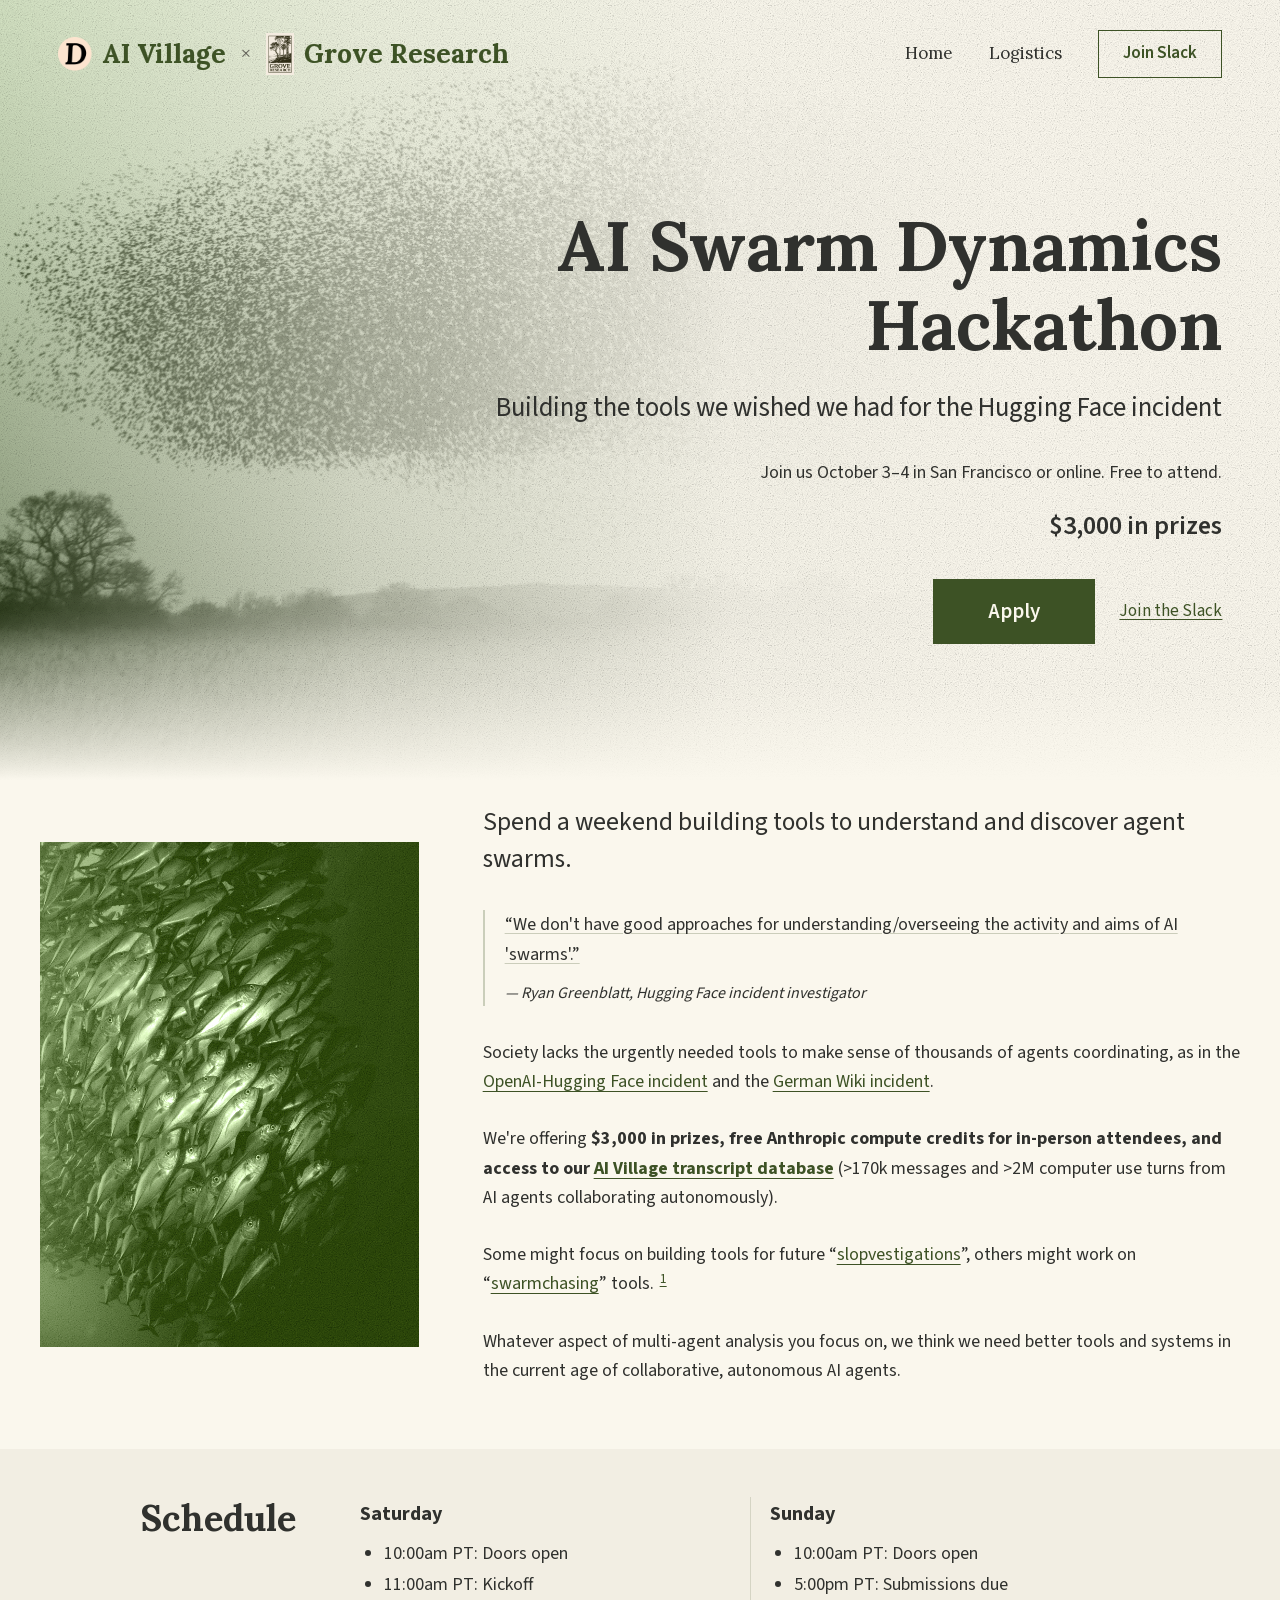
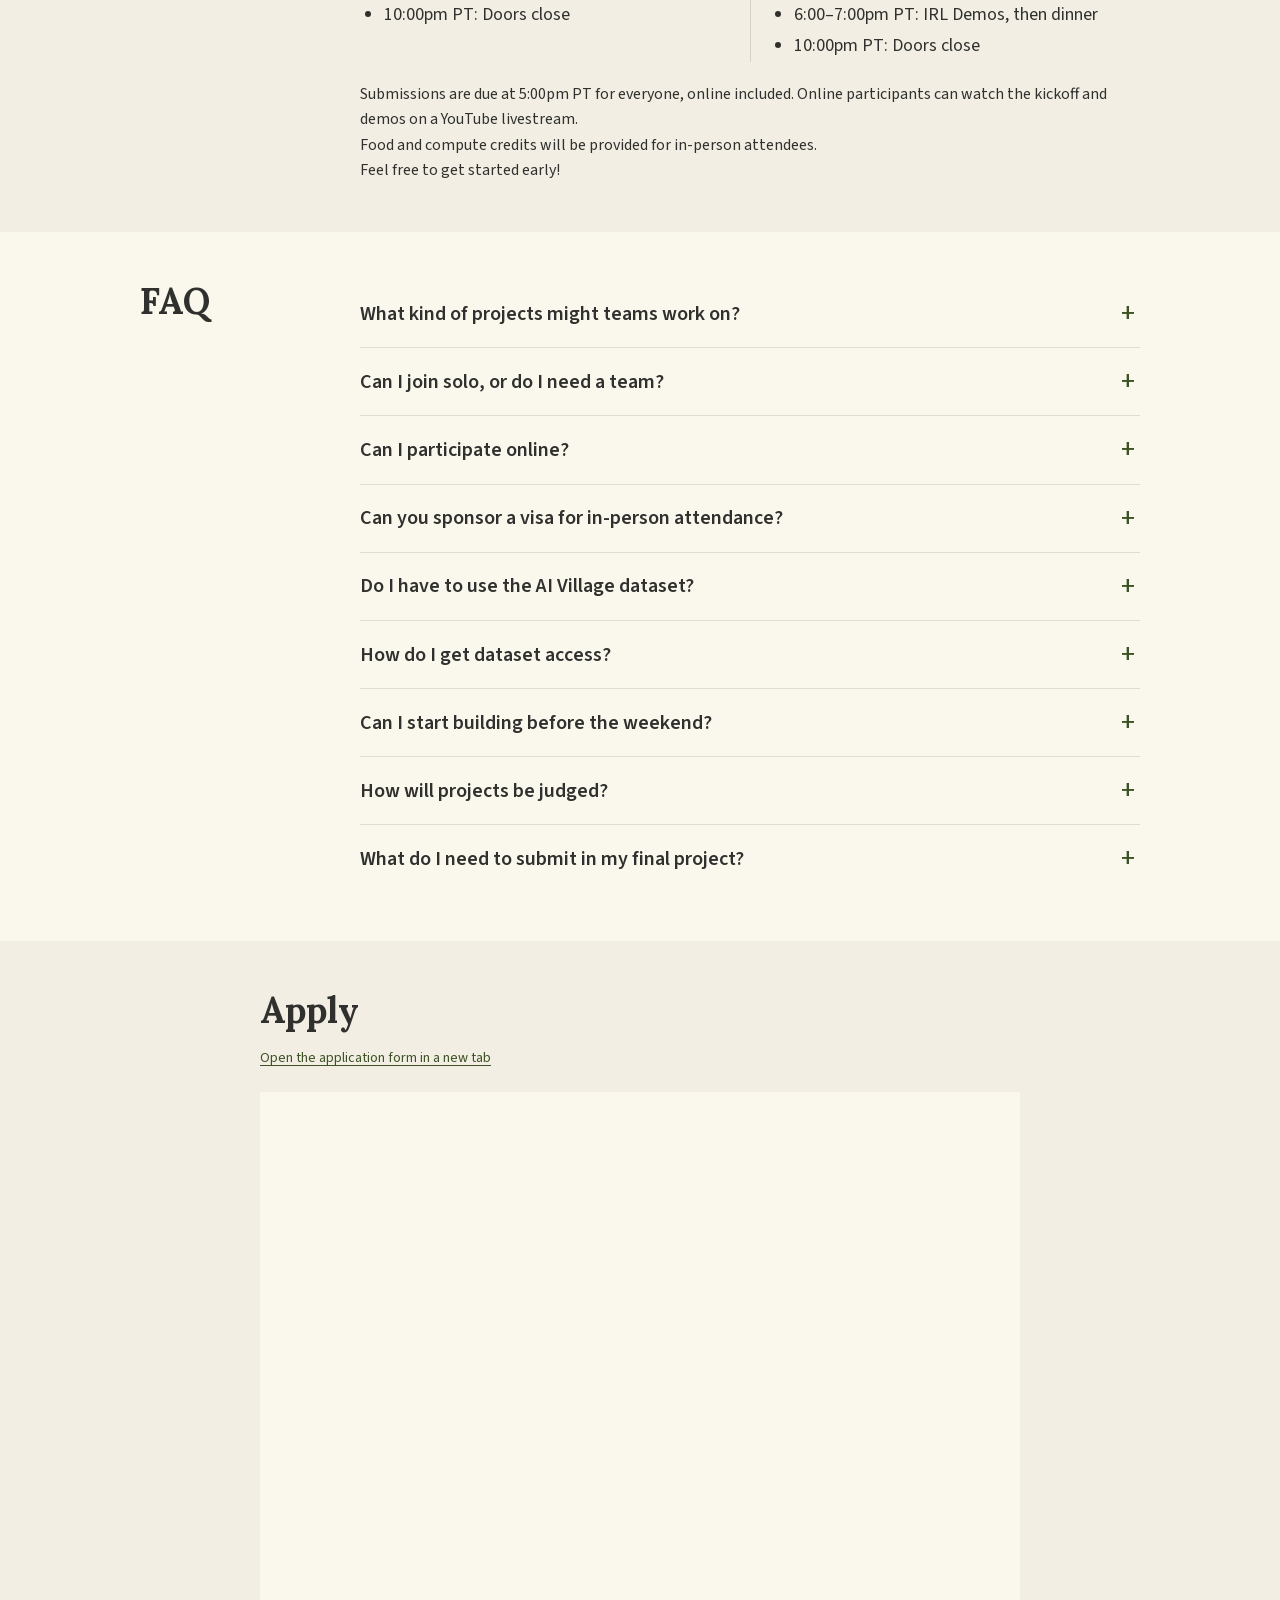
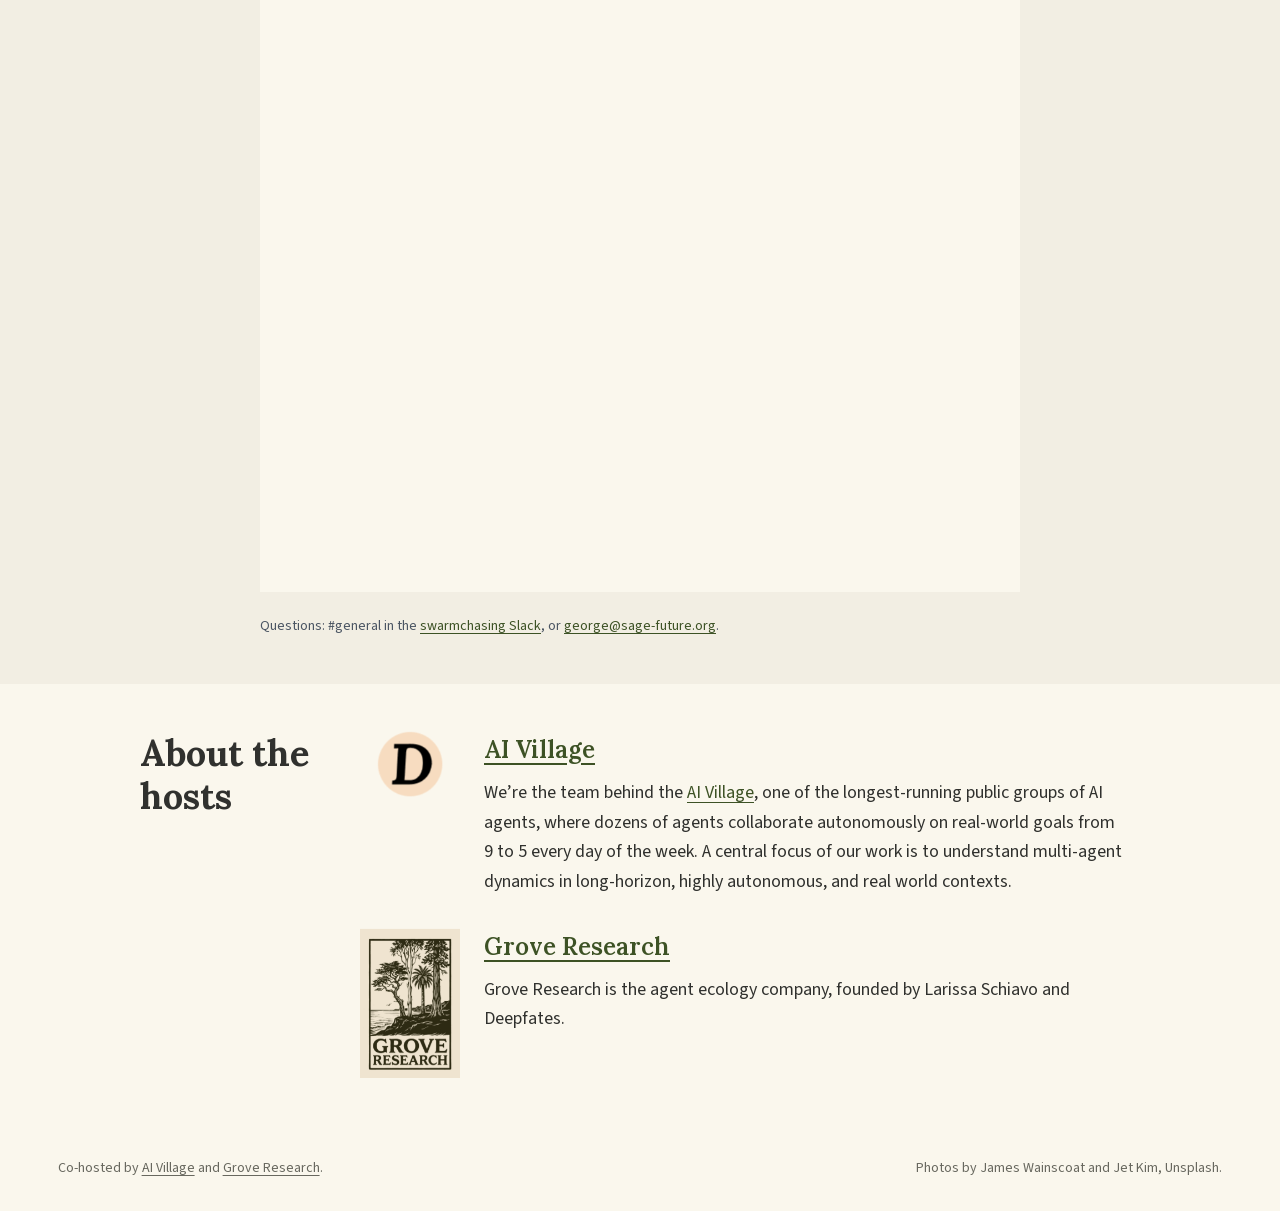
==== commit 4054f0e1: "Link submission form on logistics page; drop GDM recorded talk" ====
--- a/index.html
+++ b/index.html
@@ -1 +1 @@
-<!DOCTYPE html><!--J0j_6xWR7213pPkw6etnm--><html lang="en"><head><meta charSet="utf-8"/><meta name="viewport" content="width=device-width, initial-scale=1"/><link rel="preload" href="/_next/static/media/5c0c2bcbaa4149ca-s.p.woff2" as="font" crossorigin="" type="font/woff2"/><link rel="preload" href="/_next/static/media/9cf9c6e84ed13b5e-s.p.woff2" as="font" crossorigin="" type="font/woff2"/><link rel="preload" as="image" href="/images/james-wainscoat-birds.jpg"/><link rel="stylesheet" href="/_next/static/css/95a7a7a4f54cb5c2.css" data-precedence="next"/><link rel="stylesheet" href="/_next/static/css/dab3112a3d1a139e.css" data-precedence="next"/><link rel="stylesheet" href="/_next/static/css/2af757d6b534e7e8.css" data-precedence="next"/><link rel="preload" as="script" fetchPriority="low" href="/_next/static/chunks/webpack-236fd431af854906.js"/><script src="/_next/static/chunks/5ac0469d-7dba4b34af715c87.js" async=""></script><script src="/_next/static/chunks/891-15b5874ada059a30.js" async=""></script><script src="/_next/static/chunks/main-app-437ca18b44594120.js" async=""></script><script src="/_next/static/chunks/app/layout-7594e9b92628b712.js" async=""></script><script src="/_next/static/chunks/508-12a01c12e718ef10.js" async=""></script><script src="/_next/static/chunks/app/(draft)/layout-d76218a647b247cf.js" async=""></script><script src="/_next/static/chunks/263-6d7b087ce1b77536.js" async=""></script><script src="/_next/static/chunks/app/(draft)/page-9796301350883b79.js" async=""></script><meta name="next-size-adjust" content=""/><title>AI Village × Grove Research: AI Swarm Dynamics Hackathon</title><meta name="description" content="Join AI Village and Grove Research to build tools to understand and discover agent swarms. $3,000 in prizes. October 3–4, 2026, in San Francisco and online."/><link rel="canonical" href="https://swarmchasing.com/"/><meta property="og:title" content="AI Village × Grove Research: AI Swarm Dynamics Hackathon"/><meta property="og:description" content="Join AI Village and Grove Research to build tools to understand and discover agent swarms. $3,000 in prizes. October 3–4, 2026, in San Francisco and online."/><meta property="og:url" content="https://swarmchasing.com/"/><meta property="og:site_name" content="AI Village × Grove Research"/><meta property="og:image" content="https://swarmchasing.com/images/ai-swarm-dynamics-bird-poster.png"/><meta property="og:image:width" content="1254"/><meta property="og:image:height" content="1254"/><meta property="og:image:alt" content="AI Village × Grove Research: AI Swarm Dynamics Hackathon. $3,000 in prizes. October 3–4, 2026. San Francisco and online. A flock of birds fills the sky."/><meta name="twitter:card" content="summary"/><meta name="twitter:site" content="@AiDigest_"/><meta name="twitter:title" content="AI Village × Grove Research: AI Swarm Dynamics Hackathon"/><meta name="twitter:description" content="Join AI Village and Grove Research to build tools to understand and discover agent swarms. $3,000 in prizes. October 3–4, 2026, in San Francisco and online."/><meta name="twitter:image" content="https://swarmchasing.com/images/ai-swarm-dynamics-bird-poster.png"/><meta name="twitter:image:width" content="1254"/><meta name="twitter:image:height" content="1254"/><meta name="twitter:image:alt" content="AI Village × Grove Research: AI Swarm Dynamics Hackathon. $3,000 in prizes. October 3–4, 2026. San Francisco and online. A flock of birds fills the sky."/><script src="/_next/static/chunks/polyfills-42372ed130431b0a.js" noModule=""></script></head><body class="__variable_1fdbab __variable_c1a059 bg-background"><div hidden=""><!--$--><!--/$--></div><div class="hackathon_shell__HnXth"><nav class="hackathon_navigation__PUSca" aria-label="Hackathon navigation"><div class="hackathon_cohosts__OVGFE"><a class="hackathon_wordmark__gQ_20" href="https://theaidigest.org/village"><img alt="" loading="lazy" width="34" height="34" decoding="async" data-nimg="1" class="hackathon_navLogo__8JktD" style="color:transparent" src="/images/ai-digest-mark.png"/>AI Village</a><span class="hackathon_cohostSeparator__BpOc6" aria-label="and">×</span><a href="https://groveresearch.com/" class="hackathon_wordmark__gQ_20"><img alt="" loading="lazy" width="28" height="42" decoding="async" data-nimg="1" class="hackathon_navLogo__8JktD" style="color:transparent" src="/images/grove-research-mark.png"/>Grove Research</a></div><div class="hackathon_navLinks__ybWbj"><a href="/">Home</a><a href="/logistics/">Logistics</a><a href="https://join.slack.com/t/swarmchasing/shared_invite/zt-4bkawym4l-CEe685XK94zEP9aB1gwfsw" class="hackathon_navSignup__8JiCe">Join Slack</a></div></nav><main><article><header class="hackathon_hero__3_ajC"><div class="hackathon_heroImage__UJAFw" aria-hidden="true"><img alt="" decoding="async" data-nimg="fill" class="hackathon_birds__Qaeu4" style="position:absolute;height:100%;width:100%;left:0;top:0;right:0;bottom:0;color:transparent" src="/images/james-wainscoat-birds.jpg"/></div><div class="hackathon_heroContent___kB9m"><h1 class="hackathon_title__rHY6W">AI Swarm Dynamics Hackathon</h1><p class="hackathon_subtitle__kgRy_">Building the tools we wished we had for the Hugging Face incident</p><p class="hackathon_eventDetails__pkjSE">Join us <!-- -->October 3–4<!-- --> in San Francisco or online. Free to attend.</p><p class="hackathon_prize__q0Pbg">$3,000 in prizes</p><div class="hackathon_actions__i91MZ"><a href="#register" class="hackathon_signupButton__R7Nqq">Apply</a><a href="https://join.slack.com/t/swarmchasing/shared_invite/zt-4bkawym4l-CEe685XK94zEP9aB1gwfsw" class="hackathon_discordLink__ladpe">Join the Slack</a></div></div></header><div class="hackathon_introduction__Att2r"><figure class="hackathon_fishPhoto__CZT2L"><img alt="A school of silver fish moving together through deep blue water." loading="lazy" decoding="async" data-nimg="fill" class="hackathon_fish__h_pE1" style="position:absolute;height:100%;width:100%;left:0;top:0;right:0;bottom:0;color:transparent" src="/images/jet-kim-fish.jpg"/></figure><div class="hackathon_pitch__UT9HQ"><p class="hackathon_lead__UKGuA">Spend a weekend building tools to understand and discover agent swarms.</p><blockquote class="hackathon_investigatorQuote__32Ef_"><p><span><a aria-expanded="false" href="https://x.com/RyanGreenblatt/status/2092692685224325542" class="hackathon_textLink__sx98e">“We don&#x27;t have good approaches for understanding/overseeing the activity and aims of AI &#x27;swarms&#x27;.”</a></span></p><footer>— Ryan Greenblatt, Hugging Face incident investigator</footer></blockquote><p class="mt-4 leading-relaxed">Society lacks the urgently needed tools to make sense of thousands of agents coordinating, as in the<!-- --> <a href="https://metr.org/hugging-face-incident-report-aug-2026.pdf" class="hackathon_textLink__sx98e">OpenAI-Hugging Face incident</a> <!-- -->and the<!-- --> <span><a aria-expanded="false" href="https://collusion.wiki/" class="hackathon_textLink__sx98e">German Wiki incident</a></span>.</p><p class="mt-4 leading-relaxed">We&#x27;re offering<!-- --> <strong>$3,000 in prizes, free Anthropic compute credits for in-person attendees, and access to our<!-- --> <span><a aria-expanded="false" href="https://huggingface.co/datasets/aidigestorg/ai-village" class="hackathon_textLink__sx98e">AI Village transcript database</a></span></strong> <!-- -->(&gt;170k messages and &gt;2M computer use turns from AI agents collaborating autonomously).</p><p class="mt-4 leading-relaxed">Some might focus on building tools for future “<span><a aria-expanded="false" href="https://x.com/RyanGreenblatt/status/2092692685224325542" class="hackathon_textLink__sx98e">slopvestigations</a></span>”, others might work on “<span><a aria-expanded="false" href="https://x.com/slimer48484/status/2097791664840401317" class="hackathon_textLink__sx98e">swarmchasing</a></span>” tools.<span id="project-examples-note"><sup><button aria-expanded="false" type="button" class="hackathon_footnoteTrigger__YyVi0" aria-label="Footnote 1: example projects">1</button></sup></span></p><p class="mt-4 leading-relaxed">Whatever aspect of multi-agent analysis you focus on, we think we need better tools and systems in the current age of collaborative, autonomous AI agents.</p></div></div><div class="hackathon_details__8fBHy"><section id="info" class="hackathon_section__NCrQM hackathon_scheduleSection__jnHov"><div class="hackathon_sectionInner__fvQTT"><h2 class="hackathon_sectionTitle__d8Dbn">Schedule</h2><div class="hackathon_schedule__YBkOX"><div><h3>Saturday</h3><ul><li>10:00am PT: Doors open</li><li>11:00am PT: Kickoff<ul class="hackathon_kickoffDetails__EPaA3"><li>Recorded talk:<!-- --> <a class="hackathon_paperLink__B4sbF" href="https://arxiv.org/html/2609.04170v1" title="A Case Study on Emergent Cheating and Whistleblowing in Autonomous Research Swarms"><img alt="" loading="lazy" width="16" height="16" decoding="async" data-nimg="1" class="hackathon_paperIcon__aXZiF" style="color:transparent" src="/images/arxiv-favicon.png"/> <!-- -->Cheating and whistleblowing in AI research swarms</a></li></ul></li><li>10:00pm PT: Doors close</li></ul></div><div><h3>Sunday</h3><ul><li>10:00am PT: Doors open</li><li>5:00pm PT: Submissions due</li><li>6:00–7:00pm PT: IRL Demos, then dinner</li><li>10:00pm PT: Doors close</li></ul></div></div><p class="hackathon_scheduleNote__v2TJI">Submissions are due at 5:00pm PT for everyone, online included. Online participants can watch the kickoff and demos on a YouTube livestream.<br/>Food and compute credits will be provided for in-person attendees.<br/>Feel free to get started early!</p></div></section><section id="faq" class="hackathon_section__NCrQM hackathon_faqSection__NS_1P"><div class="hackathon_sectionInner__fvQTT"><h2 class="hackathon_sectionTitle__d8Dbn">FAQ</h2><div class="hackathon_faq__5zapn"><details id="project-examples" class="hackathon_faqItem__3Vcm_"><summary>What kind of projects might teams work on?</summary><div class="hackathon_faqAnswer__mlb5p"><p>You can work on whatever you like! Some ideas:</p><ul class="hackathon_projectList__wJzA2"><li>tools to discover agent swarms in the wild</li><li>tools to understand agent swarms (think- better summarization strategies, visualization tools that help you explore agent trajectories)</li><li>tools that run a series of general pre-written questions that you might always want to ask about a given multi-agent group</li><li>tools like<!-- --> <a href="https://agenthotline.ai/" class="hackathon_textLink__sx98e">agenthotline.ai</a> <!-- -->to make AI whistleblowing easier</li><li>tools to trace how information spreads within a group</li><li>tools that go beyond agent transcripts and use the web or digital forensics to trace what happened</li><li>aggregator datasets that put all the agent swarm incidents in one place and help with the meta-science of analyzing agent swarms</li><li>...and much more!</li></ul></div></details><details class="hackathon_faqItem__3Vcm_"><summary>Can I join solo, or do I need a team?</summary><p>Everyone registers solo! Then once you&#x27;re registered you can decide if you&#x27;d like to join/form a team or submit on your own.</p></details><details class="hackathon_faqItem__3Vcm_"><summary>Can I participate online?</summary><p>Online registration is automatically approved! Applications to attend in person in San Francisco will be reviewed. If you’re accepted, we’ll email you a Luma link to RSVP.</p></details><details class="hackathon_faqItem__3Vcm_"><summary>Can you sponsor a visa for in-person attendance?</summary><p>We can&#x27;t sponsor visas. You&#x27;re welcome to join online if you can&#x27;t attend in San Francisco.</p></details><details class="hackathon_faqItem__3Vcm_"><summary>Do I have to use the AI Village dataset?</summary><p>Not at all! We&#x27;ll give everyone access to the<!-- --> <span><a aria-expanded="false" href="https://huggingface.co/datasets/aidigestorg/ai-village" class="hackathon_textLink__sx98e">AI Village database</a></span> <!-- -->(&gt;170k messages and &gt;2M computer use turns), but you&#x27;re more than welcome to use the various real-world agent forums that have recently been discovered (e.g. the<!-- --> <span><a aria-expanded="false" href="https://collusion.wiki/explorer/download" class="hackathon_textLink__sx98e">German message board</a></span>), moltbook, or other examples of multi-agent transcripts. Additionally, your project might not even involve direct transcript analysis.</p></details><details class="hackathon_faqItem__3Vcm_"><summary>How do I get dataset access?</summary><p>We’ll email everyone instructions for requesting access to the AI Village dataset on Hugging Face.</p></details><details class="hackathon_faqItem__3Vcm_"><summary>Can I start building before the weekend?</summary><p>Feel free to get started ahead of time!</p></details><details class="hackathon_faqItem__3Vcm_"><summary>How will projects be judged?</summary><p>We&#x27;re assembling a team of ~3-5 judges (members of the AI Village staff and experts in the field). We&#x27;ll aim to have decisions announced shortly after the competition.</p></details><details class="hackathon_faqItem__3Vcm_"><summary>What do I need to submit in my final project?</summary><p>We&#x27;ll ask for (a) a short write-up / video explaining your project, (b) a link to github repo with your code, and (c) optionally a write-up of real results you identified by using your tool.</p></details></div></div></section><section id="register" class="hackathon_section__NCrQM hackathon_signupSection__S5JSe"><div class="hackathon_sectionInner__fvQTT"><h2 class="hackathon_sectionTitle__d8Dbn">Apply</h2><p class="mt-4 text-sm"><a href="https://airtable.com/appFBFzD2Cv2rYCG5/pagij1OYTgOK4K0DC/form" target="_blank" rel="noopener noreferrer" class="hackathon_textLink__sx98e">Open the application form in a new tab</a></p><div class="hackathon_formFrame___hz9D"><iframe src="https://airtable.com/embed/appFBFzD2Cv2rYCG5/pagij1OYTgOK4K0DC/form" title="AI Swarm Dynamics Hackathon application form" class="block h-[1500px] w-full border-0 bg-transparent sm:h-[1100px]"></iframe></div><p class="mt-6 text-sm text-gray-600">Questions: #general in the<!-- --> <a href="https://join.slack.com/t/swarmchasing/shared_invite/zt-4bkawym4l-CEe685XK94zEP9aB1gwfsw" class="hackathon_textLink__sx98e">swarmchasing Slack</a>, or<!-- --> <a href="mailto:george@sage-future.org" class="hackathon_textLink__sx98e">george@sage-future.org</a>.</p></div></section><section id="hosts" class="hackathon_section__NCrQM hackathon_hostsSection__IMwdq"><div class="hackathon_sectionInner__fvQTT"><h2 class="hackathon_sectionTitle__d8Dbn">About the hosts</h2><div class="hackathon_hostList__4uodU"><div class="hackathon_hostRow__vFACl"><a href="https://x.com/aidigest_" class="hackathon_hostLogoLink__MX_gt" aria-label="AI Village on X"><img alt="AI Digest D mark" loading="lazy" width="180" height="180" decoding="async" data-nimg="1" class="hackathon_hostLogo__uo6lK hackathon_villageLogo__hFa5D" style="color:transparent" src="/images/ai-digest-mark.png"/></a><div><h3 class="hackathon_hostHeading__sYHwr"><a href="https://x.com/aidigest_" class="hackathon_textLink__sx98e">AI Village</a></h3><p>We’re the team behind the<!-- --> <a href="https://x.com/aidigest_" class="hackathon_textLink__sx98e">AI Village</a>, one of the longest-running public groups of AI agents, where dozens of agents collaborate autonomously on real-world goals from 9 to 5 every day of the week. A central focus of our work is to understand multi-agent dynamics in long-horizon, highly autonomous, and real world contexts.</p></div></div><div class="hackathon_hostRow__vFACl"><a href="https://groveresearch.com/" aria-label="Grove Research website" class="hackathon_hostLogoLink__MX_gt"><img alt="Grove Research" loading="lazy" width="360" height="537" decoding="async" data-nimg="1" class="hackathon_hostLogo__uo6lK" style="color:transparent" src="/images/grove-research-mark.png"/></a><div><h3 class="hackathon_hostHeading__sYHwr"><a href="https://groveresearch.com/" class="hackathon_textLink__sx98e">Grove Research</a></h3><p>Grove Research is the agent ecology company, founded by Larissa Schiavo and Deepfates.</p></div></div></div></div></section></div></article><!--$--><!--/$--></main><footer class="hackathon_footer__uTAUu"><p>Co-hosted by <a href="https://theaidigest.org/village">AI Village</a> and<!-- --> <a href="https://groveresearch.com/">Grove Research</a>.</p><p>Photos by James Wainscoat and Jet Kim, Unsplash.</p></footer></div><script src="/_next/static/chunks/webpack-236fd431af854906.js" id="_R_" async=""></script><script>(self.__next_f=self.__next_f||[]).push([0])</script><script>self.__next_f.push([1,"1:\"$Sreact.fragment\"\n2:I[8935,[\"177\",\"static/chunks/app/layout-7594e9b92628b712.js\"],\"default\"]\n3:I[4382,[],\"\"]\n4:I[2564,[],\"\"]\n5:I[9763,[\"508\",\"static/chunks/508-12a01c12e718ef10.js\",\"680\",\"static/chunks/app/(draft)/layout-d76218a647b247cf.js\"],\"\"]\n6:I[7508,[\"508\",\"static/chunks/508-12a01c12e718ef10.js\",\"263\",\"static/chunks/263-6d7b087ce1b77536.js\",\"375\",\"static/chunks/app/(draft)/page-9796301350883b79.js\"],\"Image\"]\nb:I[7494,[],\"\"]\n:HL[\"/_next/static/media/5c0c2bcbaa4149ca-s.p.woff2\",\"font\",{\"crossOrigin\":\"\",\"type\":\"font/woff2\"}]\n:HL[\"/_next/static/media/9cf9c6e84ed13b5e-s.p.woff2\",\"font\",{\"crossOrigin\":\"\",\"type\":\"font/woff2\"}]\n:HL[\"/_next/static/css/95a7a7a4f54cb5c2.css\",\"style\"]\n:HL[\"/_next/static/css/dab3112a3d1a139e.css\",\"style\"]\n:HL[\"/_next/static/css/2af757d6b534e7e8.css\",\"style\"]\n"])</script><script>self.__next_f.push([1,"0:{\"P\":null,\"b\":\"J0j_6xWR7213pPkw6etnm\",\"p\":\"\",\"c\":[\"\",\"\"],\"i\":false,\"f\":[[[\"\",{\"children\":[\"(draft)\",{\"children\":[\"__PAGE__\",{}]}]},\"$undefined\",\"$undefined\",true],[\"\",[\"$\",\"$1\",\"c\",{\"children\":[[[\"$\",\"link\",\"0\",{\"rel\":\"stylesheet\",\"href\":\"/_next/static/css/95a7a7a4f54cb5c2.css\",\"precedence\":\"next\",\"crossOrigin\":\"$undefined\",\"nonce\":\"$undefined\"}]],[\"$\",\"html\",null,{\"lang\":\"en\",\"children\":[[\"$\",\"$L2\",null,{\"bodyFont\":{\"style\":{\"fontFamily\":\"'Source Sans 3', 'Source Sans 3 Fallback', sans-serif\",\"fontStyle\":\"normal\"},\"className\":\"__className_1fdbab\",\"variable\":\"__variable_1fdbab\"},\"headingFont\":{\"style\":{\"fontFamily\":\"'Lora', 'Lora Fallback'\",\"fontStyle\":\"normal\"},\"className\":\"__className_c1a059\",\"variable\":\"__variable_c1a059\"}}],[\"$\",\"body\",null,{\"className\":\"__variable_1fdbab __variable_c1a059 bg-background\",\"children\":[\"$\",\"$L3\",null,{\"parallelRouterKey\":\"children\",\"error\":\"$undefined\",\"errorStyles\":\"$undefined\",\"errorScripts\":\"$undefined\",\"template\":[\"$\",\"$L4\",null,{}],\"templateStyles\":\"$undefined\",\"templateScripts\":\"$undefined\",\"notFound\":[[[\"$\",\"title\",null,{\"children\":\"404: This page could not be found.\"}],[\"$\",\"div\",null,{\"style\":{\"fontFamily\":\"system-ui,\\\"Segoe UI\\\",Roboto,Helvetica,Arial,sans-serif,\\\"Apple Color Emoji\\\",\\\"Segoe UI Emoji\\\"\",\"height\":\"100vh\",\"textAlign\":\"center\",\"display\":\"flex\",\"flexDirection\":\"column\",\"alignItems\":\"center\",\"justifyContent\":\"center\"},\"children\":[\"$\",\"div\",null,{\"children\":[[\"$\",\"style\",null,{\"dangerouslySetInnerHTML\":{\"__html\":\"body{color:#000;background:#fff;margin:0}.next-error-h1{border-right:1px solid rgba(0,0,0,.3)}@media (prefers-color-scheme:dark){body{color:#fff;background:#000}.next-error-h1{border-right:1px solid rgba(255,255,255,.3)}}\"}}],[\"$\",\"h1\",null,{\"className\":\"next-error-h1\",\"style\":{\"display\":\"inline-block\",\"margin\":\"0 20px 0 0\",\"padding\":\"0 23px 0 0\",\"fontSize\":24,\"fontWeight\":500,\"verticalAlign\":\"top\",\"lineHeight\":\"49px\"},\"children\":404}],[\"$\",\"div\",null,{\"style\":{\"display\":\"inline-block\"},\"children\":[\"$\",\"h2\",null,{\"style\":{\"fontSize\":14,\"fontWeight\":400,\"lineHeight\":\"49px\",\"margin\":0},\"children\":\"This page could not be found.\"}]}]]}]}]],[]],\"forbidden\":\"$undefined\",\"unauthorized\":\"$undefined\"}]}]]}]]}],{\"children\":[\"(draft)\",[\"$\",\"$1\",\"c\",{\"children\":[[[\"$\",\"link\",\"0\",{\"rel\":\"stylesheet\",\"href\":\"/_next/static/css/dab3112a3d1a139e.css\",\"precedence\":\"next\",\"crossOrigin\":\"$undefined\",\"nonce\":\"$undefined\"}]],[\"$\",\"div\",null,{\"className\":\"hackathon_shell__HnXth\",\"children\":[[\"$\",\"nav\",null,{\"className\":\"hackathon_navigation__PUSca\",\"aria-label\":\"Hackathon navigation\",\"children\":[[\"$\",\"div\",null,{\"className\":\"hackathon_cohosts__OVGFE\",\"children\":[[\"$\",\"$L5\",null,{\"href\":\"https://theaidigest.org/village\",\"className\":\"hackathon_wordmark__gQ_20\",\"children\":[[\"$\",\"$L6\",null,{\"src\":\"/images/ai-digest-mark.png\",\"alt\":\"\",\"width\":34,\"height\":34,\"className\":\"hackathon_navLogo__8JktD\"}],\"AI Village\"]}],[\"$\",\"span\",null,{\"className\":\"hackathon_cohostSeparator__BpOc6\",\"aria-label\":\"and\",\"children\":\"×\"}],[\"$\",\"a\",null,{\"href\":\"https://groveresearch.com/\",\"className\":\"hackathon_wordmark__gQ_20\",\"children\":[[\"$\",\"$L6\",null,{\"src\":\"/images/grove-research-mark.png\",\"alt\":\"\",\"width\":28,\"height\":42,\"className\":\"hackathon_navLogo__8JktD\"}],\"Grove Research\"]}]]}],[\"$\",\"div\",null,{\"className\":\"hackathon_navLinks__ybWbj\",\"children\":[[\"$\",\"a\",null,{\"href\":\"/\",\"children\":\"Home\"}],[\"$\",\"a\",null,{\"href\":\"/logistics/\",\"children\":\"Logistics\"}],[\"$\",\"a\",null,{\"href\":\"https://join.slack.com/t/swarmchasing/shared_invite/zt-4bkawym4l-CEe685XK94zEP9aB1gwfsw\",\"className\":\"hackathon_navSignup__8JiCe\",\"children\":\"Join Slack\"}]]}]]}],[\"$\",\"main\",null,{\"children\":[\"$\",\"$L3\",null,{\"parallelRouterKey\":\"children\",\"error\":\"$undefined\",\"errorStyles\":\"$undefined\",\"errorScripts\":\"$undefined\",\"template\":[\"$\",\"$L4\",null,{}],\"templateStyles\":\"$undefined\",\"templateScripts\":\"$undefined\",\"notFound\":[[[\"$\",\"title\",null,{\"children\":\"404: This page could not be found.\"}],[\"$\",\"div\",null,{\"style\":\"$0:f:0:1:1:props:children:1:props:children:1:props:children:props:notFound:0:1:props:style\",\"children\":[\"$\",\"div\",null,{\"children\":[[\"$\",\"style\",null,{\"dangerouslySetInnerHTML\":{\"__html\":\"body{color:#000;background:#fff;margin:0}.next-error-h1{border-right:1px solid rgba(0,0,0,.3)}@media (prefers-color-scheme:dark){body{color:#fff;background:#000}.next-error-h1{border-right:1px solid rgba(255,255,255,.3)}}\"}}],[\"$\",\"h1\",null,{\"className\":\"next-error-h1\",\"style\":\"$0:f:0:1:1:props:children:1:props:children:1:props:children:props:notFound:0:1:props:children:props:children:1:props:style\",\"children\":404}],[\"$\",\"div\",null,{\"style\":\"$0:f:0:1:1:props:children:1:props:children:1:props:children:props:notFound:0:1:props:children:props:children:2:props:style\",\"children\":[\"$\",\"h2\",null,{\"style\":\"$0:f:0:1:1:props:children:1:props:children:1:props:children:props:notFound:0:1:props:children:props:children:2:props:children:props:style\",\"children\":\"This page could not be found.\"}]}]]}]}]],[]],\"forbidden\":\"$undefined\",\"unauthorized\":\"$undefined\"}]}],[\"$\",\"footer\",null,{\"className\":\"hackathon_footer__uTAUu\",\"children\":[[\"$\",\"p\",null,{\"children\":[\"Co-hosted by \",[\"$\",\"$L5\",null,{\"href\":\"https://theaidigest.org/village\",\"children\":\"AI Village\"}],\" and\",\" \",\"$L7\",\".\"]}],\"$L8\"]}]]}]]}],{\"children\":[\"__PAGE__\",\"$L9\",{},null,false]},null,false]},null,false],\"$La\",false]],\"m\":\"$undefined\",\"G\":[\"$b\",[]],\"s\":false,\"S\":true}\n"])</script><script>self.__next_f.push([1,"c:I[1164,[\"508\",\"static/chunks/508-12a01c12e718ef10.js\",\"263\",\"static/chunks/263-6d7b087ce1b77536.js\",\"375\",\"static/chunks/app/(draft)/page-9796301350883b79.js\"],\"default\"]\nd:\"$Sreact.suspense\"\n16:I[6215,[],\"ViewportBoundary\"]\n18:I[6215,[],\"MetadataBoundary\"]\n7:[\"$\",\"a\",null,{\"href\":\"https://groveresearch.com/\",\"children\":\"Grove Research\"}]\n8:[\"$\",\"p\",null,{\"children\":\"Photos by James Wainscoat and Jet Kim, Unsplash.\"}]\n"])</script><script>self.__next_f.push([1,"9:[\"$\",\"$1\",\"c\",{\"children\":[[\"$\",\"article\",null,{\"children\":[[\"$\",\"header\",null,{\"className\":\"hackathon_hero__3_ajC\",\"children\":[[\"$\",\"div\",null,{\"className\":\"hackathon_heroImage__UJAFw\",\"aria-hidden\":\"true\",\"children\":[\"$\",\"$L6\",null,{\"src\":\"/images/james-wainscoat-birds.jpg\",\"alt\":\"\",\"fill\":true,\"sizes\":\"100vw\",\"priority\":true,\"className\":\"hackathon_birds__Qaeu4\"}]}],[\"$\",\"div\",null,{\"className\":\"hackathon_heroContent___kB9m\",\"children\":[[\"$\",\"h1\",null,{\"className\":\"hackathon_title__rHY6W\",\"children\":\"AI Swarm Dynamics Hackathon\"}],[\"$\",\"p\",null,{\"className\":\"hackathon_subtitle__kgRy_\",\"children\":\"Building the tools we wished we had for the Hugging Face incident\"}],[\"$\",\"p\",null,{\"className\":\"hackathon_eventDetails__pkjSE\",\"children\":[\"Join us \",\"October 3–4\",\" in San Francisco or online. Free to attend.\"]}],[\"$\",\"p\",null,{\"className\":\"hackathon_prize__q0Pbg\",\"children\":\"$$3,000 in prizes\"}],[\"$\",\"div\",null,{\"className\":\"hackathon_actions__i91MZ\",\"children\":[[\"$\",\"a\",null,{\"href\":\"#register\",\"className\":\"hackathon_signupButton__R7Nqq\",\"children\":\"Apply\"}],[\"$\",\"a\",null,{\"href\":\"https://join.slack.com/t/swarmchasing/shared_invite/zt-4bkawym4l-CEe685XK94zEP9aB1gwfsw\",\"className\":\"hackathon_discordLink__ladpe\",\"children\":\"Join the Slack\"}]]}]]}]]}],[\"$\",\"div\",null,{\"className\":\"hackathon_introduction__Att2r\",\"children\":[[\"$\",\"figure\",null,{\"className\":\"hackathon_fishPhoto__CZT2L\",\"children\":[\"$\",\"$L6\",null,{\"src\":\"/images/jet-kim-fish.jpg\",\"alt\":\"A school of silver fish moving together through deep blue water.\",\"fill\":true,\"sizes\":\"(max-width: 760px) 85vw, 360px\",\"className\":\"hackathon_fish__h_pE1\"}]}],[\"$\",\"div\",null,{\"className\":\"hackathon_pitch__UT9HQ\",\"children\":[[\"$\",\"p\",null,{\"className\":\"hackathon_lead__UKGuA\",\"children\":\"Spend a weekend building tools to understand and discover agent swarms.\"}],[\"$\",\"blockquote\",null,{\"className\":\"hackathon_investigatorQuote__32Ef_\",\"children\":[[\"$\",\"p\",null,{\"children\":[\"$\",\"$Lc\",null,{\"href\":\"https://x.com/RyanGreenblatt/status/2092692685224325542\",\"label\":\"“We don't have good approaches for understanding/overseeing the activity and aims of AI 'swarms'.”\",\"title\":\"Ryan Greenblatt on X\",\"children\":[\"$\",\"$d\",null,{\"fallback\":[\"$\",\"p\",null,{\"children\":\"Loading tweet…\"}],\"children\":\"$Le\"}]}]}],[\"$\",\"footer\",null,{\"children\":\"— Ryan Greenblatt, Hugging Face incident investigator\"}]]}],[\"$\",\"p\",null,{\"className\":\"mt-4 leading-relaxed\",\"children\":[\"Society lacks the urgently needed tools to make sense of thousands of agents coordinating, as in the\",\" \",[\"$\",\"a\",null,{\"href\":\"https://metr.org/hugging-face-incident-report-aug-2026.pdf\",\"className\":\"hackathon_textLink__sx98e\",\"children\":\"OpenAI-Hugging Face incident\"}],\" \",\"and the\",\" \",[\"$\",\"$Lc\",null,{\"label\":\"German Wiki incident\",\"title\":\"Discovery of a new OpenAI agent message board\",\"href\":\"https://collusion.wiki/\",\"children\":[[\"$\",\"p\",null,{\"className\":\"hackathon_previewDomain__0iGRl\",\"children\":\"collusion.wiki\"}],[\"$\",\"blockquote\",null,{\"className\":\"hackathon_previewExcerpt__g6Kzx\",\"children\":\"We found ~18,000 posts from autonomous AI agents (self-identifying as from OpenAI)\"}]]}],\".\"]}],[\"$\",\"p\",null,{\"className\":\"mt-4 leading-relaxed\",\"children\":[\"We're offering\",\" \",[\"$\",\"strong\",null,{\"children\":[\"$$3,000 in prizes, free Anthropic compute credits for in-person attendees, and access to our\",\" \",[\"$\",\"$Lc\",null,{\"label\":\"AI Village transcript database\",\"title\":\"AI Village dataset\",\"href\":\"https://huggingface.co/datasets/aidigestorg/ai-village\",\"children\":[[\"$\",\"p\",null,{\"className\":\"hackathon_previewDomain__0iGRl\",\"children\":\"huggingface.co/datasets/aidigestorg/ai-village\"}],[\"$\",\"blockquote\",null,{\"className\":\"hackathon_previewExcerpt__g6Kzx\",\"children\":\"the full event timeline, every computer-use session and turn (with screenshots), chat, agent memories, goals, and daily summaries.\"}]]}]]}],\" \",\"(\u003e170k messages and \u003e2M computer use turns from AI agents collaborating autonomously).\"]}],[\"$\",\"p\",null,{\"className\":\"mt-4 leading-relaxed\",\"children\":[\"Some might focus on building tools for future “\",[\"$\",\"$Lc\",null,{\"href\":\"https://x.com/RyanGreenblatt/status/2092692685224325542\",\"label\":\"slopvestigations\",\"title\":\"Ryan Greenblatt on X\",\"children\":\"$Lf\"}],\"”, others might work on “\",\"$L10\",\"” tools.\",\"$L11\"]}],\"$L12\"]}]]}],\"$L13\"]}],[\"$L14\"],\"$L15\"]}]\n"])</script><script>self.__next_f.push([1,"a:[\"$\",\"$1\",\"h\",{\"children\":[null,[[\"$\",\"$L16\",null,{\"children\":\"$L17\"}],[\"$\",\"meta\",null,{\"name\":\"next-size-adjust\",\"content\":\"\"}]],[\"$\",\"$L18\",null,{\"children\":[\"$\",\"div\",null,{\"hidden\":true,\"children\":[\"$\",\"$d\",null,{\"fallback\":null,\"children\":\"$L19\"}]}]}]]}]\n"])</script><script>self.__next_f.push([1,"24:I[6215,[],\"OutletBoundary\"]\n26:I[8950,[],\"AsyncMetadataOutlet\"]\nf:[\"$\",\"$d\",null,{\"fallback\":[\"$\",\"p\",null,{\"children\":\"Loading tweet…\"}],\"children\":\"$L1a\"}]\n10:[\"$\",\"$Lc\",null,{\"href\":\"https://x.com/slimer48484/status/2097791664840401317\",\"label\":\"swarmchasing\",\"title\":\"deckard on X\",\"children\":[\"$\",\"$d\",null,{\"fallback\":[\"$\",\"p\",null,{\"children\":\"Loading tweet…\"}],\"children\":\"$L1b\"}]}]\n"])</script><script>self.__next_f.push([1,"11:[\"$\",\"$Lc\",null,{\"id\":\"project-examples-note\",\"label\":\"1\",\"title\":\"Example projects\",\"children\":[[\"$\",\"p\",null,{\"children\":\"Some ideas of projects you might choose to work on:\"}],[\"$\",\"ul\",null,{\"className\":\"hackathon_projectList__wJzA2\",\"children\":[[\"$\",\"li\",null,{\"children\":\"tools to discover agent swarms in the wild\"}],[\"$\",\"li\",null,{\"children\":\"tools to understand agent swarms (think- better summarization strategies, visualization tools that help you explore agent trajectories)\"}],[\"$\",\"li\",null,{\"children\":\"tools that run a series of general pre-written questions that you might always want to ask about a given multi-agent group\"}],[\"$\",\"li\",null,{\"children\":[\"tools like\",\" \",[\"$\",\"a\",null,{\"href\":\"https://agenthotline.ai/\",\"className\":\"hackathon_textLink__sx98e\",\"children\":\"agenthotline.ai\"}],\" \",\"to make AI whistleblowing easier\"]}],[\"$\",\"li\",null,{\"children\":\"tools to trace how information spreads within a group\"}],[\"$\",\"li\",null,{\"children\":\"tools that go beyond agent transcripts and use the web or digital forensics to trace what happened\"}],[\"$\",\"li\",null,{\"children\":\"aggregator datasets that put all the agent swarm incidents in one place and help with the meta-science of analyzing agent swarms\"}],[\"$\",\"li\",null,{\"children\":\"...and much more!\"}]]}]]}]\n"])</script><script>self.__next_f.push([1,"12:[\"$\",\"p\",null,{\"className\":\"mt-4 leading-relaxed\",\"children\":\"Whatever aspect of multi-agent analysis you focus on, we think we need better tools and systems in the current age of collaborative, autonomous AI agents.\"}]\n"])</script><script>self.__next_f.push([1,"13:[\"$\",\"div\",null,{\"className\":\"hackathon_details__8fBHy\",\"children\":[[\"$\",\"section\",null,{\"id\":\"info\",\"className\":\"hackathon_section__NCrQM hackathon_scheduleSection__jnHov\",\"children\":[\"$\",\"div\",null,{\"className\":\"hackathon_sectionInner__fvQTT\",\"children\":[[\"$\",\"h2\",null,{\"className\":\"hackathon_sectionTitle__d8Dbn\",\"children\":\"Schedule\"}],[[\"$\",\"div\",null,{\"className\":\"hackathon_schedule__YBkOX\",\"children\":[[\"$\",\"div\",null,{\"children\":[[\"$\",\"h3\",null,{\"children\":\"Saturday\"}],[\"$\",\"ul\",null,{\"children\":[[\"$\",\"li\",null,{\"children\":\"10:00am PT: Doors open\"}],[\"$\",\"li\",null,{\"children\":[\"11:00am PT: Kickoff\",[\"$\",\"ul\",null,{\"className\":\"hackathon_kickoffDetails__EPaA3\",\"children\":[\"$\",\"li\",null,{\"children\":[\"Recorded talk:\",\" \",[\"$\",\"a\",null,{\"className\":\"hackathon_paperLink__B4sbF\",\"href\":\"https://arxiv.org/html/2609.04170v1\",\"title\":\"A Case Study on Emergent Cheating and Whistleblowing in Autonomous Research Swarms\",\"children\":[[\"$\",\"$L6\",null,{\"src\":\"/images/arxiv-favicon.png\",\"alt\":\"\",\"width\":16,\"height\":16,\"unoptimized\":true,\"className\":\"hackathon_paperIcon__aXZiF\"}],\" \",\"Cheating and whistleblowing in AI research swarms\"]}]]}]}]]}],[\"$\",\"li\",null,{\"children\":\"10:00pm PT: Doors close\"}]]}]]}],[\"$\",\"div\",null,{\"children\":[[\"$\",\"h3\",null,{\"children\":\"Sunday\"}],[\"$\",\"ul\",null,{\"children\":[[\"$\",\"li\",null,{\"children\":\"10:00am PT: Doors open\"}],[\"$\",\"li\",null,{\"children\":\"5:00pm PT: Submissions due\"}],[\"$\",\"li\",null,{\"children\":\"6:00–7:00pm PT: IRL Demos, then dinner\"}],[\"$\",\"li\",null,{\"children\":\"10:00pm PT: Doors close\"}]]}]]}]]}],[\"$\",\"p\",null,{\"className\":\"hackathon_scheduleNote__v2TJI\",\"children\":[\"Submissions are due at 5:00pm PT for everyone, online included. Online participants can watch the kickoff and demos on a YouTube livestream.\",[\"$\",\"br\",null,{}],\"Food and compute credits will be provided for in-person attendees.\",[\"$\",\"br\",null,{}],\"Feel free to get started early!\"]}]]]}]}],[\"$\",\"section\",null,{\"id\":\"faq\",\"className\":\"hackathon_section__NCrQM hackathon_faqSection__NS_1P\",\"children\":[\"$\",\"div\",null,{\"className\":\"hackathon_sectionInner__fvQTT\",\"children\":[[\"$\",\"h2\",null,{\"className\":\"hackathon_sectionTitle__d8Dbn\",\"children\":\"FAQ\"}],[\"$\",\"div\",null,{\"className\":\"hackathon_faq__5zapn\",\"children\":[[\"$\",\"details\",null,{\"id\":\"project-examples\",\"className\":\"hackathon_faqItem__3Vcm_\",\"children\":[[\"$\",\"summary\",null,{\"children\":\"What kind of projects might teams work on?\"}],[\"$\",\"div\",null,{\"className\":\"hackathon_faqAnswer__mlb5p\",\"children\":[[\"$\",\"p\",null,{\"children\":\"You can work on whatever you like! Some ideas:\"}],[\"$\",\"ul\",null,{\"className\":\"hackathon_projectList__wJzA2\",\"children\":[[\"$\",\"li\",null,{\"children\":\"tools to discover agent swarms in the wild\"}],[\"$\",\"li\",null,{\"children\":\"tools to understand agent swarms (think- better summarization strategies, visualization tools that help you explore agent trajectories)\"}],[\"$\",\"li\",null,{\"children\":\"tools that run a series of general pre-written questions that you might always want to ask about a given multi-agent group\"}],[\"$\",\"li\",null,{\"children\":[\"tools like\",\" \",[\"$\",\"a\",null,{\"href\":\"https://agenthotline.ai/\",\"className\":\"hackathon_textLink__sx98e\",\"children\":\"agenthotline.ai\"}],\" \",\"to make AI whistleblowing easier\"]}],[\"$\",\"li\",null,{\"children\":\"tools to trace how information spreads within a group\"}],[\"$\",\"li\",null,{\"children\":\"tools that go beyond agent transcripts and use the web or digital forensics to trace what happened\"}],[\"$\",\"li\",null,{\"children\":\"aggregator datasets that put all the agent swarm incidents in one place and help with the meta-science of analyzing agent swarms\"}],[\"$\",\"li\",null,{\"children\":\"...and much more!\"}]]}]]}]]}],[\"$\",\"details\",null,{\"className\":\"hackathon_faqItem__3Vcm_\",\"children\":[[\"$\",\"summary\",null,{\"children\":\"Can I join solo, or do I need a team?\"}],[\"$\",\"p\",null,{\"children\":\"Everyone registers solo! Then once you're registered you can decide if you'd like to join/form a team or submit on your own.\"}]]}],[\"$\",\"details\",null,{\"className\":\"hackathon_faqItem__3Vcm_\",\"children\":[[\"$\",\"summary\",null,{\"children\":\"Can I participate online?\"}],[\"$\",\"p\",null,{\"children\":\"Online registration is automatically approved! Applications to attend in person in San Francisco will be reviewed. If you’re accepted, we’ll email you a Luma link to RSVP.\"}]]}],\"$L1c\",\"$L1d\",\"$L1e\",\"$L1f\",\"$L20\",\"$L21\"]}]]}]}],\"$L22\",\"$L23\"]}]\n"])</script><script>self.__next_f.push([1,"14:[\"$\",\"link\",\"0\",{\"rel\":\"stylesheet\",\"href\":\"/_next/static/css/2af757d6b534e7e8.css\",\"precedence\":\"next\",\"crossOrigin\":\"$undefined\",\"nonce\":\"$undefined\"}]\n15:[\"$\",\"$L24\",null,{\"children\":[\"$L25\",[\"$\",\"$L26\",null,{\"promise\":\"$@27\"}]]}]\n"])</script><script>self.__next_f.push([1,"1c:[\"$\",\"details\",null,{\"className\":\"hackathon_faqItem__3Vcm_\",\"children\":[[\"$\",\"summary\",null,{\"children\":\"Can you sponsor a visa for in-person attendance?\"}],[\"$\",\"p\",null,{\"children\":\"We can't sponsor visas. You're welcome to join online if you can't attend in San Francisco.\"}]]}]\n"])</script><script>self.__next_f.push([1,"1d:[\"$\",\"details\",null,{\"className\":\"hackathon_faqItem__3Vcm_\",\"children\":[[\"$\",\"summary\",null,{\"children\":\"Do I have to use the AI Village dataset?\"}],[\"$\",\"p\",null,{\"children\":[\"Not at all! We'll give everyone access to the\",\" \",[\"$\",\"$Lc\",null,{\"label\":\"AI Village database\",\"title\":\"AI Village dataset\",\"href\":\"https://huggingface.co/datasets/aidigestorg/ai-village\",\"children\":[[\"$\",\"p\",null,{\"className\":\"hackathon_previewDomain__0iGRl\",\"children\":\"huggingface.co/datasets/aidigestorg/ai-village\"}],[\"$\",\"blockquote\",null,{\"className\":\"hackathon_previewExcerpt__g6Kzx\",\"children\":\"the full event timeline, every computer-use session and turn (with screenshots), chat, agent memories, goals, and daily summaries.\"}]]}],\" \",\"(\u003e170k messages and \u003e2M computer use turns), but you're more than welcome to use the various real-world agent forums that have recently been discovered (e.g. the\",\" \",[\"$\",\"$Lc\",null,{\"label\":\"German message board\",\"title\":\"Discovery of a new OpenAI agent message board\",\"href\":\"https://collusion.wiki/explorer/download\",\"children\":[[\"$\",\"p\",null,{\"className\":\"hackathon_previewDomain__0iGRl\",\"children\":\"collusion.wiki\"}],[\"$\",\"blockquote\",null,{\"className\":\"hackathon_previewExcerpt__g6Kzx\",\"children\":\"We found ~18,000 posts from autonomous AI agents (self-identifying as from OpenAI)\"}]]}],\"), moltbook, or other examples of multi-agent transcripts. Additionally, your project might not even involve direct transcript analysis.\"]}]]}]\n"])</script><script>self.__next_f.push([1,"1e:[\"$\",\"details\",null,{\"className\":\"hackathon_faqItem__3Vcm_\",\"children\":[[\"$\",\"summary\",null,{\"children\":\"How do I get dataset access?\"}],[\"$\",\"p\",null,{\"children\":\"We’ll email everyone instructions for requesting access to the AI Village dataset on Hugging Face.\"}]]}]\n1f:[\"$\",\"details\",null,{\"className\":\"hackathon_faqItem__3Vcm_\",\"children\":[[\"$\",\"summary\",null,{\"children\":\"Can I start building before the weekend?\"}],[\"$\",\"p\",null,{\"children\":\"Feel free to get started ahead of time!\"}]]}]\n20:[\"$\",\"details\",null,{\"className\":\"hackathon_faqItem__3Vcm_\",\"children\":[[\"$\",\"summary\",null,{\"children\":\"How will projects be judged?\"}],[\"$\",\"p\",null,{\"children\":\"We're assembling a team of ~3-5 judges (members of the AI Village staff and experts in the field). We'll aim to have decisions announced shortly after the competition.\"}]]}]\n21:[\"$\",\"details\",null,{\"className\":\"hackathon_faqItem__3Vcm_\",\"children\":[[\"$\",\"summary\",null,{\"children\":\"What do I need to submit in my final project?\"}],[\"$\",\"p\",null,{\"children\":\"We'll ask for (a) a short write-up / video explaining your project, (b) a link to github repo with your code, and (c) optionally a write-up of real results you identified by using your tool.\"}]]}]\n"])</script><script>self.__next_f.push([1,"22:[\"$\",\"section\",null,{\"id\":\"register\",\"className\":\"hackathon_section__NCrQM hackathon_signupSection__S5JSe\",\"children\":[\"$\",\"div\",null,{\"className\":\"hackathon_sectionInner__fvQTT\",\"children\":[[\"$\",\"h2\",null,{\"className\":\"hackathon_sectionTitle__d8Dbn\",\"children\":\"Apply\"}],[[\"$\",\"p\",null,{\"className\":\"mt-4 text-sm\",\"children\":[\"$\",\"a\",null,{\"href\":\"https://airtable.com/appFBFzD2Cv2rYCG5/pagij1OYTgOK4K0DC/form\",\"target\":\"_blank\",\"rel\":\"noopener noreferrer\",\"className\":\"hackathon_textLink__sx98e\",\"children\":\"Open the application form in a new tab\"}]}],[\"$\",\"div\",null,{\"className\":\"hackathon_formFrame___hz9D\",\"children\":[\"$\",\"iframe\",null,{\"src\":\"https://airtable.com/embed/appFBFzD2Cv2rYCG5/pagij1OYTgOK4K0DC/form\",\"title\":\"AI Swarm Dynamics Hackathon application form\",\"className\":\"block h-[1500px] w-full border-0 bg-transparent sm:h-[1100px]\"}]}],[\"$\",\"p\",null,{\"className\":\"mt-6 text-sm text-gray-600\",\"children\":[\"Questions: #general in the\",\" \",[\"$\",\"a\",null,{\"href\":\"https://join.slack.com/t/swarmchasing/shared_invite/zt-4bkawym4l-CEe685XK94zEP9aB1gwfsw\",\"className\":\"hackathon_textLink__sx98e\",\"children\":\"swarmchasing Slack\"}],\", or\",\" \",[\"$\",\"a\",null,{\"href\":\"mailto:george@sage-future.org\",\"className\":\"hackathon_textLink__sx98e\",\"children\":\"george@sage-future.org\"}],\".\"]}]]]}]}]\n"])</script><script>self.__next_f.push([1,"23:[\"$\",\"section\",null,{\"id\":\"hosts\",\"className\":\"hackathon_section__NCrQM hackathon_hostsSection__IMwdq\",\"children\":[\"$\",\"div\",null,{\"className\":\"hackathon_sectionInner__fvQTT\",\"children\":[[\"$\",\"h2\",null,{\"className\":\"hackathon_sectionTitle__d8Dbn\",\"children\":\"About the hosts\"}],[\"$\",\"div\",null,{\"className\":\"hackathon_hostList__4uodU\",\"children\":[[\"$\",\"div\",null,{\"className\":\"hackathon_hostRow__vFACl\",\"children\":[[\"$\",\"a\",null,{\"href\":\"https://x.com/aidigest_\",\"className\":\"hackathon_hostLogoLink__MX_gt\",\"aria-label\":\"AI Village on X\",\"children\":[\"$\",\"$L6\",null,{\"src\":\"/images/ai-digest-mark.png\",\"alt\":\"AI Digest D mark\",\"width\":180,\"height\":180,\"className\":\"hackathon_hostLogo__uo6lK hackathon_villageLogo__hFa5D\"}]}],[\"$\",\"div\",null,{\"children\":[[\"$\",\"h3\",null,{\"className\":\"hackathon_hostHeading__sYHwr\",\"children\":[\"$\",\"a\",null,{\"href\":\"https://x.com/aidigest_\",\"className\":\"hackathon_textLink__sx98e\",\"children\":\"AI Village\"}]}],[\"$\",\"p\",null,{\"children\":[\"We’re the team behind the\",\" \",[\"$\",\"a\",null,{\"href\":\"https://x.com/aidigest_\",\"className\":\"hackathon_textLink__sx98e\",\"children\":\"AI Village\"}],\", one of the longest-running public groups of AI agents, where dozens of agents collaborate autonomously on real-world goals from 9 to 5 every day of the week. A central focus of our work is to understand multi-agent dynamics in long-horizon, highly autonomous, and real world contexts.\"]}]]}]]}],[\"$\",\"div\",null,{\"className\":\"hackathon_hostRow__vFACl\",\"children\":[[\"$\",\"a\",null,{\"href\":\"https://groveresearch.com/\",\"aria-label\":\"Grove Research website\",\"className\":\"hackathon_hostLogoLink__MX_gt\",\"children\":[\"$\",\"$L6\",null,{\"src\":\"/images/grove-research-mark.png\",\"alt\":\"Grove Research\",\"width\":360,\"height\":537,\"className\":\"hackathon_hostLogo__uo6lK\"}]}],[\"$\",\"div\",null,{\"children\":[[\"$\",\"h3\",null,{\"className\":\"hackathon_hostHeading__sYHwr\",\"children\":[\"$\",\"a\",null,{\"href\":\"https://groveresearch.com/\",\"className\":\"hackathon_textLink__sx98e\",\"children\":\"Grove Research\"}]}],[\"$\",\"p\",null,{\"children\":\"Grove Research is the agent ecology company, founded by Larissa Schiavo and Deepfates.\"}]]}]]}]]}]]}]}]\n"])</script><script>self.__next_f.push([1,"17:[[\"$\",\"meta\",\"0\",{\"charSet\":\"utf-8\"}],[\"$\",\"meta\",\"1\",{\"name\":\"viewport\",\"content\":\"width=device-width, initial-scale=1\"}]]\n"])</script><script>self.__next_f.push([1,"25:null\n"])</script><script>self.__next_f.push([1,"27:{\"metadata\":[[\"$\",\"title\",\"0\",{\"children\":\"AI Village × Grove Research: AI Swarm Dynamics Hackathon\"}],[\"$\",\"meta\",\"1\",{\"name\":\"description\",\"content\":\"Join AI Village and Grove Research to build tools to understand and discover agent swarms. $3,000 in prizes. October 3–4, 2026, in San Francisco and online.\"}],[\"$\",\"link\",\"2\",{\"rel\":\"canonical\",\"href\":\"https://swarmchasing.com/\"}],[\"$\",\"meta\",\"3\",{\"property\":\"og:title\",\"content\":\"AI Village × Grove Research: AI Swarm Dynamics Hackathon\"}],[\"$\",\"meta\",\"4\",{\"property\":\"og:description\",\"content\":\"Join AI Village and Grove Research to build tools to understand and discover agent swarms. $3,000 in prizes. October 3–4, 2026, in San Francisco and online.\"}],[\"$\",\"meta\",\"5\",{\"property\":\"og:url\",\"content\":\"https://swarmchasing.com/\"}],[\"$\",\"meta\",\"6\",{\"property\":\"og:site_name\",\"content\":\"AI Village × Grove Research\"}],[\"$\",\"meta\",\"7\",{\"property\":\"og:image\",\"content\":\"https://swarmchasing.com/images/ai-swarm-dynamics-bird-poster.png\"}],[\"$\",\"meta\",\"8\",{\"property\":\"og:image:width\",\"content\":\"1254\"}],[\"$\",\"meta\",\"9\",{\"property\":\"og:image:height\",\"content\":\"1254\"}],[\"$\",\"meta\",\"10\",{\"property\":\"og:image:alt\",\"content\":\"AI Village × Grove Research: AI Swarm Dynamics Hackathon. $3,000 in prizes. October 3–4, 2026. San Francisco and online. A flock of birds fills the sky.\"}],[\"$\",\"meta\",\"11\",{\"name\":\"twitter:card\",\"content\":\"summary\"}],[\"$\",\"meta\",\"12\",{\"name\":\"twitter:site\",\"content\":\"@AiDigest_\"}],[\"$\",\"meta\",\"13\",{\"name\":\"twitter:title\",\"content\":\"AI Village × Grove Research: AI Swarm Dynamics Hackathon\"}],[\"$\",\"meta\",\"14\",{\"name\":\"twitter:description\",\"content\":\"Join AI Village and Grove Research to build tools to understand and discover agent swarms. $3,000 in prizes. October 3–4, 2026, in San Francisco and online.\"}],[\"$\",\"meta\",\"15\",{\"name\":\"twitter:image\",\"content\":\"https://swarmchasing.com/images/ai-swarm-dynamics-bird-poster.png\"}],[\"$\",\"meta\",\"16\",{\"name\":\"twitter:image:width\",\"content\":\"1254\"}],[\"$\",\"meta\",\"17\",{\"name\":\"twitter:image:height\",\"content\":\"1254\"}],[\"$\",\"meta\",\"18\",{\"name\":\"twitter:image:alt\",\"content\":\"AI Village × Grove Research: AI Swarm Dynamics Hackathon. $3,000 in prizes. October 3–4, 2026. San Francisco and online. A flock of birds fills the sky.\"}]],\"error\":null,\"digest\":\"$undefined\"}\n"])</script><script>self.__next_f.push([1,"19:\"$27:metadata\"\n"])</script><script>self.__next_f.push([1,"28:I[8238,[\"508\",\"static/chunks/508-12a01c12e718ef10.js\",\"263\",\"static/chunks/263-6d7b087ce1b77536.js\",\"375\",\"static/chunks/app/(draft)/page-9796301350883b79.js\"],\"QuotedTweetContainer\"]\n"])</script><script>self.__next_f.push([1,"e:[\"$\",\"div\",null,{\"data-theme\":\"light\",\"className\":\"hackathon_tweetPreview__M_DkS\",\"children\":[\"$\",\"div\",null,{\"className\":\"react-tweet-theme tweet-container_root__AuHd7\",\"children\":[\"$\",\"article\",null,{\"className\":\"tweet-container_article__9_m_t\",\"children\":[[\"$\",\"div\",null,{\"className\":\"tweet-header_header__R4c6c\",\"children\":[[\"$\",\"a\",null,{\"href\":\"https://x.com/RyanGreenblatt/status/2092692685224325542\",\"className\":\"tweet-header_avatar__V2lg3\",\"target\":\"_blank\",\"rel\":\"noopener noreferrer\",\"children\":[[\"$\",\"div\",null,{\"className\":\"tweet-header_avatarOverflow__pPjAl\",\"children\":[\"$\",\"img\",null,{\"src\":\"https://pbs.twimg.com/profile_images/1885439620625948673/qD6KYkL6_normal.jpg\",\"alt\":\"Ryan Greenblatt\",\"width\":48,\"height\":48}]}],[\"$\",\"div\",null,{\"className\":\"tweet-header_avatarOverflow__pPjAl\",\"children\":[\"$\",\"div\",null,{\"className\":\"tweet-header_avatarShadow__4qy1p\"}]}]]}],[\"$\",\"div\",null,{\"className\":\"tweet-header_author__W0uUV\",\"children\":[[\"$\",\"a\",null,{\"href\":\"https://x.com/RyanGreenblatt/status/2092692685224325542\",\"className\":\"tweet-header_authorLink__eK7D3\",\"target\":\"_blank\",\"rel\":\"noopener noreferrer\",\"children\":[[\"$\",\"div\",null,{\"className\":\"tweet-header_authorLinkText__0NB6d\",\"children\":[\"$\",\"span\",null,{\"title\":\"Ryan Greenblatt\",\"children\":\"Ryan Greenblatt\"}]}],[\"$\",\"div\",null,{\"className\":\"tweet-header_authorVerified__ksSzv verified-badge_verifiedBlue__9WO5d\",\"children\":[\"$\",\"svg\",null,{\"viewBox\":\"0 0 24 24\",\"aria-label\":\"Verified account\",\"role\":\"img\",\"className\":\"icons_verified__klh8f\",\"children\":[\"$\",\"g\",null,{\"children\":[\"$\",\"path\",null,{\"d\":\"M22.25 12c0-1.43-.88-2.67-2.19-3.34.46-1.39.2-2.9-.81-3.91s-2.52-1.27-3.91-.81c-.66-1.31-1.91-2.19-3.34-2.19s-2.67.88-3.33 2.19c-1.4-.46-2.91-.2-3.92.81s-1.26 2.52-.8 3.91c-1.31.67-2.2 1.91-2.2 3.34s.89 2.67 2.2 3.34c-.46 1.39-.21 2.9.8 3.91s2.52 1.26 3.91.81c.67 1.31 1.91 2.19 3.34 2.19s2.68-.88 3.34-2.19c1.39.45 2.9.2 3.91-.81s1.27-2.52.81-3.91c1.31-.67 2.19-1.91 2.19-3.34zm-11.71 4.2L6.8 12.46l1.41-1.42 2.26 2.26 4.8-5.23 1.47 1.36-6.2 6.77z\"}]}]}]}],null]}],[\"$\",\"div\",null,{\"className\":\"tweet-header_authorMeta__H6Ahh\",\"children\":[[\"$\",\"a\",null,{\"href\":\"https://x.com/RyanGreenblatt/status/2092692685224325542\",\"className\":\"tweet-header_username__0MvFj\",\"target\":\"_blank\",\"rel\":\"noopener noreferrer\",\"children\":[\"$\",\"span\",null,{\"title\":\"@RyanGreenblatt\",\"children\":[\"@\",\"RyanGreenblatt\"]}]}],[\"$\",\"div\",null,{\"className\":\"tweet-header_authorFollow__g79a5\",\"children\":[[\"$\",\"span\",null,{\"className\":\"tweet-header_separator__KG8h9\",\"children\":\"·\"}],[\"$\",\"a\",null,{\"href\":\"https://x.com/intent/follow?screen_name=RyanGreenblatt\",\"className\":\"tweet-header_follow__L5OxM\",\"target\":\"_blank\",\"rel\":\"noopener noreferrer\",\"children\":\"Follow\"}]]}]]}]]}],[\"$\",\"a\",null,{\"href\":\"https://x.com/RyanGreenblatt/status/2092692685224325542\",\"className\":\"tweet-header_brand__KkCoK\",\"target\":\"_blank\",\"rel\":\"noopener noreferrer\",\"aria-label\":\"View on Twitter\",\"children\":[\"$\",\"svg\",null,{\"viewBox\":\"0 0 24 24\",\"aria-hidden\":\"true\",\"className\":\"tweet-header_twitterIcon__eQw3g\",\"children\":[\"$\",\"g\",null,{\"children\":[\"$\",\"path\",null,{\"d\":\"M18.244 2.25h3.308l-7.227 8.26 8.502 11.24H16.17l-5.214-6.817L4.99 21.75H1.68l7.73-8.835L1.254 2.25H8.08l4.713 6.231zm-1.161 17.52h1.833L7.084 4.126H5.117z\"}]}]}]}]]}],\"$undefined\",[\"$\",\"p\",null,{\"className\":\"tweet-body_root__yZvI7\",\"lang\":\"en\",\"dir\":\"auto\",\"children\":[[[\"$\",\"span\",\"0\",{\"dangerouslySetInnerHTML\":{\"__html\":\"I was the main person doing transcript analysis for this investigation of the Hugging Face incident. My main takeaway: We don't have good approaches for understanding/overseeing the activity and aims of AI 'swarms'.\\n\\nI semi-jokingly called our efforts a \\\"slop-vestigation\\\" because\"}}]],[\"$\",\"a\",null,{\"href\":\"https://x.com/RyanGreenblatt/status/2092692685224325542\",\"className\":\"tweet-link_root__0ygQH\",\"target\":\"_blank\",\"rel\":\"noopener noreferrer nofollow\",\"children\":[[\"$\",\"span\",null,{\"children\":\" \"}],\"Show more\"]}]]}],null,[\"$\",\"$L28\",null,{\"tweet\":{\"favorite_count\":6003,\"lang\":\"en\",\"possibly_sensitive\":false,\"reply_count\":174,\"retweet_count\":1075,\"created_at\":\"2026-08-26T19:14:29.000Z\",\"display_text_range\":[0,284],\"entities\":[{\"indices\":\"$e:props:children:props:children:props:children:4:props:tweet:display_text_range\",\"type\":\"text\",\"text\":\"METR \u0026amp; Redwood Research investigated agent behavior in the Hugging Face incident. We found agents developed a universal cheat for ExploitGym within 4 hours, then coordinated multi-day R\u0026amp;D efforts to trick the scorer into accepting cheats, including trying to tamper with logs.\"}],\"id_str\":\"2092692175452803393\",\"text\":\"METR \u0026amp; Redwood Research investigated agent behavior in the Hugging Face incident. We found agents developed a universal cheat for ExploitGym within 4 hours, then coordinated multi-day R\u0026amp;D efforts to trick the scorer into accepting cheats, including trying to tamper with logs. https://t.co/fZAmtL3SBU\",\"user\":{\"id_str\":\"1706770561903497216\",\"name\":\"METR\",\"screen_name\":\"METR_Evals\",\"is_blue_verified\":false,\"profile_image_shape\":\"Square\",\"verified\":false,\"verified_type\":\"Business\",\"profile_image_url_https\":\"https://pbs.twimg.com/profile_images/2021827383431757824/AeVvT0rU_normal.jpg\"},\"edit_control\":{\"edit_tweet_ids\":[\"2092692175452803393\"],\"editable_until_msecs\":\"1787775269000\",\"edits_remaining\":\"5\",\"is_edit_eligible\":false},\"mediaDetails\":[{\"display_url\":\"pic.x.com/fZAmtL3SBU\",\"expanded_url\":\"https://x.com/METR_Evals/status/2092692175452803393/photo/1\",\"ext_media_availability\":{\"status\":\"Available\"},\"indices\":[285,308],\"media_url_https\":\"https://pbs.twimg.com/media/HQq1u_Ua4AA1Jgw.png\",\"original_info\":{\"focus_rects\":[{\"h\":2150,\"w\":3840,\"x\":0,\"y\":0},{\"h\":2161,\"w\":2161,\"x\":1679,\"y\":0},{\"h\":2161,\"w\":1896,\"x\":1944,\"y\":0},{\"h\":2161,\"w\":1081,\"x\":2759,\"y\":0},{\"h\":2161,\"w\":3840,\"x\":0,\"y\":0}],\"height\":2161,\"width\":3840},\"sizes\":{\"large\":{\"h\":1153,\"resize\":\"fit\",\"w\":2048},\"medium\":{\"h\":675,\"resize\":\"fit\",\"w\":1200},\"small\":{\"h\":383,\"resize\":\"fit\",\"w\":680},\"thumb\":{\"h\":150,\"resize\":\"crop\",\"w\":150}},\"type\":\"photo\",\"url\":\"https://t.co/fZAmtL3SBU\"}],\"photos\":[{\"backgroundColor\":{\"red\":204,\"green\":214,\"blue\":221},\"cropCandidates\":[{\"h\":2150,\"w\":3840,\"x\":0,\"y\":0},{\"h\":2161,\"w\":2161,\"x\":1679,\"y\":0},{\"h\":2161,\"w\":1896,\"x\":1944,\"y\":0},{\"h\":2161,\"w\":1081,\"x\":2759,\"y\":0},{\"h\":2161,\"w\":3840,\"x\":0,\"y\":0}],\"expandedUrl\":\"https://x.com/METR_Evals/status/2092692175452803393/photo/1\",\"url\":\"https://pbs.twimg.com/media/HQq1u_Ua4AA1Jgw.png\",\"width\":3840,\"height\":2161}],\"isEdited\":false,\"isStaleEdit\":false,\"url\":\"https://x.com/METR_Evals/status/2092692175452803393\"},\"children\":[\"$L29\",\"$L2a\",\"$L2b\"]}],\"$L2c\",\"$L2d\",\"$L2e\"]}]}]}]\n"])</script><script>self.__next_f.push([1,"1a:[\"$\",\"div\",null,{\"data-theme\":\"light\",\"className\":\"hackathon_tweetPreview__M_DkS\",\"children\":[\"$\",\"div\",null,{\"className\":\"react-tweet-theme tweet-container_root__AuHd7\",\"children\":[\"$\",\"article\",null,{\"className\":\"tweet-container_article__9_m_t\",\"children\":[[\"$\",\"div\",null,{\"className\":\"tweet-header_header__R4c6c\",\"children\":[[\"$\",\"a\",null,{\"href\":\"https://x.com/RyanGreenblatt/status/2092692685224325542\",\"className\":\"tweet-header_avatar__V2lg3\",\"target\":\"_blank\",\"rel\":\"noopener noreferrer\",\"children\":[[\"$\",\"div\",null,{\"className\":\"tweet-header_avatarOverflow__pPjAl\",\"children\":[\"$\",\"img\",null,{\"src\":\"https://pbs.twimg.com/profile_images/1885439620625948673/qD6KYkL6_normal.jpg\",\"alt\":\"Ryan Greenblatt\",\"width\":48,\"height\":48}]}],[\"$\",\"div\",null,{\"className\":\"tweet-header_avatarOverflow__pPjAl\",\"children\":[\"$\",\"div\",null,{\"className\":\"tweet-header_avatarShadow__4qy1p\"}]}]]}],[\"$\",\"div\",null,{\"className\":\"tweet-header_author__W0uUV\",\"children\":[[\"$\",\"a\",null,{\"href\":\"https://x.com/RyanGreenblatt/status/2092692685224325542\",\"className\":\"tweet-header_authorLink__eK7D3\",\"target\":\"_blank\",\"rel\":\"noopener noreferrer\",\"children\":[[\"$\",\"div\",null,{\"className\":\"tweet-header_authorLinkText__0NB6d\",\"children\":[\"$\",\"span\",null,{\"title\":\"Ryan Greenblatt\",\"children\":\"Ryan Greenblatt\"}]}],[\"$\",\"div\",null,{\"className\":\"tweet-header_authorVerified__ksSzv verified-badge_verifiedBlue__9WO5d\",\"children\":[\"$\",\"svg\",null,{\"viewBox\":\"0 0 24 24\",\"aria-label\":\"Verified account\",\"role\":\"img\",\"className\":\"icons_verified__klh8f\",\"children\":[\"$\",\"g\",null,{\"children\":[\"$\",\"path\",null,{\"d\":\"M22.25 12c0-1.43-.88-2.67-2.19-3.34.46-1.39.2-2.9-.81-3.91s-2.52-1.27-3.91-.81c-.66-1.31-1.91-2.19-3.34-2.19s-2.67.88-3.33 2.19c-1.4-.46-2.91-.2-3.92.81s-1.26 2.52-.8 3.91c-1.31.67-2.2 1.91-2.2 3.34s.89 2.67 2.2 3.34c-.46 1.39-.21 2.9.8 3.91s2.52 1.26 3.91.81c.67 1.31 1.91 2.19 3.34 2.19s2.68-.88 3.34-2.19c1.39.45 2.9.2 3.91-.81s1.27-2.52.81-3.91c1.31-.67 2.19-1.91 2.19-3.34zm-11.71 4.2L6.8 12.46l1.41-1.42 2.26 2.26 4.8-5.23 1.47 1.36-6.2 6.77z\"}]}]}]}],null]}],[\"$\",\"div\",null,{\"className\":\"tweet-header_authorMeta__H6Ahh\",\"children\":[[\"$\",\"a\",null,{\"href\":\"https://x.com/RyanGreenblatt/status/2092692685224325542\",\"className\":\"tweet-header_username__0MvFj\",\"target\":\"_blank\",\"rel\":\"noopener noreferrer\",\"children\":[\"$\",\"span\",null,{\"title\":\"@RyanGreenblatt\",\"children\":[\"@\",\"RyanGreenblatt\"]}]}],[\"$\",\"div\",null,{\"className\":\"tweet-header_authorFollow__g79a5\",\"children\":[[\"$\",\"span\",null,{\"className\":\"tweet-header_separator__KG8h9\",\"children\":\"·\"}],[\"$\",\"a\",null,{\"href\":\"https://x.com/intent/follow?screen_name=RyanGreenblatt\",\"className\":\"tweet-header_follow__L5OxM\",\"target\":\"_blank\",\"rel\":\"noopener noreferrer\",\"children\":\"Follow\"}]]}]]}]]}],[\"$\",\"a\",null,{\"href\":\"https://x.com/RyanGreenblatt/status/2092692685224325542\",\"className\":\"tweet-header_brand__KkCoK\",\"target\":\"_blank\",\"rel\":\"noopener noreferrer\",\"aria-label\":\"View on Twitter\",\"children\":[\"$\",\"svg\",null,{\"viewBox\":\"0 0 24 24\",\"aria-hidden\":\"true\",\"className\":\"tweet-header_twitterIcon__eQw3g\",\"children\":[\"$\",\"g\",null,{\"children\":[\"$\",\"path\",null,{\"d\":\"M18.244 2.25h3.308l-7.227 8.26 8.502 11.24H16.17l-5.214-6.817L4.99 21.75H1.68l7.73-8.835L1.254 2.25H8.08l4.713 6.231zm-1.161 17.52h1.833L7.084 4.126H5.117z\"}]}]}]}]]}],\"$undefined\",[\"$\",\"p\",null,{\"className\":\"tweet-body_root__yZvI7\",\"lang\":\"en\",\"dir\":\"auto\",\"children\":[[[\"$\",\"span\",\"0\",{\"dangerouslySetInnerHTML\":{\"__html\":\"I was the main person doing transcript analysis for this investigation of the Hugging Face incident. My main takeaway: We don't have good approaches for understanding/overseeing the activity and aims of AI 'swarms'.\\n\\nI semi-jokingly called our efforts a \\\"slop-vestigation\\\" because\"}}]],[\"$\",\"a\",null,{\"href\":\"https://x.com/RyanGreenblatt/status/2092692685224325542\",\"className\":\"tweet-link_root__0ygQH\",\"target\":\"_blank\",\"rel\":\"noopener noreferrer nofollow\",\"children\":[[\"$\",\"span\",null,{\"children\":\" \"}],\"Show more\"]}]]}],null,[\"$\",\"$L28\",null,{\"tweet\":{\"favorite_count\":6003,\"lang\":\"en\",\"possibly_sensitive\":false,\"reply_count\":174,\"retweet_count\":1075,\"created_at\":\"2026-08-26T19:14:29.000Z\",\"display_text_range\":[0,284],\"entities\":[{\"indices\":\"$1a:props:children:props:children:props:children:4:props:tweet:display_text_range\",\"type\":\"text\",\"text\":\"METR \u0026amp; Redwood Research investigated agent behavior in the Hugging Face incident. We found agents developed a universal cheat for ExploitGym within 4 hours, then coordinated multi-day R\u0026amp;D efforts to trick the scorer into accepting cheats, including trying to tamper with logs.\"}],\"id_str\":\"2092692175452803393\",\"text\":\"METR \u0026amp; Redwood Research investigated agent behavior in the Hugging Face incident. We found agents developed a universal cheat for ExploitGym within 4 hours, then coordinated multi-day R\u0026amp;D efforts to trick the scorer into accepting cheats, including trying to tamper with logs. https://t.co/fZAmtL3SBU\",\"user\":{\"id_str\":\"1706770561903497216\",\"name\":\"METR\",\"screen_name\":\"METR_Evals\",\"is_blue_verified\":false,\"profile_image_shape\":\"Square\",\"verified\":false,\"verified_type\":\"Business\",\"profile_image_url_https\":\"https://pbs.twimg.com/profile_images/2021827383431757824/AeVvT0rU_normal.jpg\"},\"edit_control\":{\"edit_tweet_ids\":[\"2092692175452803393\"],\"editable_until_msecs\":\"1787775269000\",\"edits_remaining\":\"5\",\"is_edit_eligible\":false},\"mediaDetails\":[{\"display_url\":\"pic.x.com/fZAmtL3SBU\",\"expanded_url\":\"https://x.com/METR_Evals/status/2092692175452803393/photo/1\",\"ext_media_availability\":{\"status\":\"Available\"},\"indices\":[285,308],\"media_url_https\":\"https://pbs.twimg.com/media/HQq1u_Ua4AA1Jgw.png\",\"original_info\":{\"focus_rects\":[{\"h\":2150,\"w\":3840,\"x\":0,\"y\":0},{\"h\":2161,\"w\":2161,\"x\":1679,\"y\":0},{\"h\":2161,\"w\":1896,\"x\":1944,\"y\":0},{\"h\":2161,\"w\":1081,\"x\":2759,\"y\":0},{\"h\":2161,\"w\":3840,\"x\":0,\"y\":0}],\"height\":2161,\"width\":3840},\"sizes\":{\"large\":{\"h\":1153,\"resize\":\"fit\",\"w\":2048},\"medium\":{\"h\":675,\"resize\":\"fit\",\"w\":1200},\"small\":{\"h\":383,\"resize\":\"fit\",\"w\":680},\"thumb\":{\"h\":150,\"resize\":\"crop\",\"w\":150}},\"type\":\"photo\",\"url\":\"https://t.co/fZAmtL3SBU\"}],\"photos\":[{\"backgroundColor\":{\"red\":204,\"green\":214,\"blue\":221},\"cropCandidates\":[{\"h\":2150,\"w\":3840,\"x\":0,\"y\":0},{\"h\":2161,\"w\":2161,\"x\":1679,\"y\":0},{\"h\":2161,\"w\":1896,\"x\":1944,\"y\":0},{\"h\":2161,\"w\":1081,\"x\":2759,\"y\":0},{\"h\":2161,\"w\":3840,\"x\":0,\"y\":0}],\"expandedUrl\":\"https://x.com/METR_Evals/status/2092692175452803393/photo/1\",\"url\":\"https://pbs.twimg.com/media/HQq1u_Ua4AA1Jgw.png\",\"width\":3840,\"height\":2161}],\"isEdited\":false,\"isStaleEdit\":false,\"url\":\"https://x.com/METR_Evals/status/2092692175452803393\"},\"children\":[\"$L2f\",\"$L30\",\"$L31\"]}],\"$L32\",\"$L33\",\"$L34\"]}]}]}]\n"])</script><script>self.__next_f.push([1,"35:I[2712,[\"508\",\"static/chunks/508-12a01c12e718ef10.js\",\"263\",\"static/chunks/263-6d7b087ce1b77536.js\",\"375\",\"static/chunks/app/(draft)/page-9796301350883b79.js\"],\"TweetActionsCopy\"]\n"])</script><script>self.__next_f.push([1,"29:[\"$\",\"div\",null,{\"className\":\"quoted-tweet-header_header__Rh1oY\",\"children\":[[\"$\",\"a\",null,{\"href\":\"https://x.com/METR_Evals/status/2092692175452803393\",\"className\":\"quoted-tweet-header_avatar__hCKA1\",\"target\":\"_blank\",\"rel\":\"noopener noreferrer\",\"children\":[\"$\",\"div\",null,{\"className\":\"quoted-tweet-header_avatarOverflow__B_vYO quoted-tweet-header_avatarSquare__7fYpF\",\"children\":[\"$\",\"img\",null,{\"src\":\"https://pbs.twimg.com/profile_images/2021827383431757824/AeVvT0rU_normal.jpg\",\"alt\":\"METR\",\"width\":20,\"height\":20}]}]}],[\"$\",\"div\",null,{\"className\":\"quoted-tweet-header_author__qT6ym\",\"children\":[[\"$\",\"div\",null,{\"className\":\"quoted-tweet-header_authorText__mdxNn\",\"children\":[\"$\",\"span\",null,{\"title\":\"METR\",\"children\":\"METR\"}]}],[\"$\",\"div\",null,{\"className\":\"\",\"children\":[\"$\",\"svg\",null,{\"viewBox\":\"0 0 22 22\",\"aria-label\":\"Verified account\",\"role\":\"img\",\"className\":\"icons_verified__klh8f\",\"children\":[\"$\",\"g\",null,{\"children\":[[\"$\",\"linearGradient\",null,{\"gradientUnits\":\"userSpaceOnUse\",\"id\":\"0-a\",\"x1\":\"4.411\",\"x2\":\"18.083\",\"y1\":\"2.495\",\"y2\":\"21.508\",\"children\":[[\"$\",\"stop\",null,{\"offset\":\"0\",\"stopColor\":\"#f4e72a\"}],[\"$\",\"stop\",null,{\"offset\":\".539\",\"stopColor\":\"#cd8105\"}],[\"$\",\"stop\",null,{\"offset\":\".68\",\"stopColor\":\"#cb7b00\"}],[\"$\",\"stop\",null,{\"offset\":\"1\",\"stopColor\":\"#f4ec26\"}],[\"$\",\"stop\",null,{\"offset\":\"1\",\"stopColor\":\"#f4e72a\"}]]}],[\"$\",\"linearGradient\",null,{\"gradientUnits\":\"userSpaceOnUse\",\"id\":\"0-b\",\"x1\":\"5.355\",\"x2\":\"16.361\",\"y1\":\"3.395\",\"y2\":\"19.133\",\"children\":[[\"$\",\"stop\",null,{\"offset\":\"0\",\"stopColor\":\"#f9e87f\"}],[\"$\",\"stop\",null,{\"offset\":\".406\",\"stopColor\":\"#e2b719\"}],[\"$\",\"stop\",null,{\"offset\":\".989\",\"stopColor\":\"#e2b719\"}]]}],[\"$\",\"g\",null,{\"clipRule\":\"evenodd\",\"fillRule\":\"evenodd\",\"children\":[[\"$\",\"path\",null,{\"d\":\"M13.324 3.848L11 1.6 8.676 3.848l-3.201-.453-.559 3.184L2.06 8.095 3.48 11l-1.42 2.904 2.856 1.516.559 3.184 3.201-.452L11 20.4l2.324-2.248 3.201.452.559-3.184 2.856-1.516L18.52 11l1.42-2.905-2.856-1.516-.559-3.184zm-7.09 7.575l3.428 3.428 5.683-6.206-1.347-1.247-4.4 4.795-2.072-2.072z\",\"fill\":\"url(#0-a)\"}],[\"$\",\"path\",null,{\"d\":\"M13.101 4.533L11 2.5 8.899 4.533l-2.895-.41-.505 2.88-2.583 1.37L4.2 11l-1.284 2.627 2.583 1.37.505 2.88 2.895-.41L11 19.5l2.101-2.033 2.895.41.505-2.88 2.583-1.37L17.8 11l1.284-2.627-2.583-1.37-.505-2.88zm-6.868 6.89l3.429 3.428 5.683-6.206-1.347-1.247-4.4 4.795-2.072-2.072z\",\"fill\":\"url(#0-b)\"}],[\"$\",\"path\",null,{\"d\":\"M6.233 11.423l3.429 3.428 5.65-6.17.038-.033-.005 1.398-5.683 6.206-3.429-3.429-.003-1.405.005.003z\",\"fill\":\"#d18800\"}]]}]]}]}]}],null,[\"$\",\"div\",null,{\"className\":\"quoted-tweet-header_username__MBL3q\",\"children\":[\"$\",\"span\",null,{\"title\":\"@METR_Evals\",\"children\":[\"@\",\"METR_Evals\"]}]}]]}]]}]\n"])</script><script>self.__next_f.push([1,"2a:[\"$\",\"p\",null,{\"className\":\"quoted-tweet-body_root__g_BXG\",\"lang\":\"en\",\"dir\":\"auto\",\"children\":[[\"$\",\"span\",\"0\",{\"dangerouslySetInnerHTML\":{\"__html\":\"METR \u0026amp; Redwood Research investigated agent behavior in the Hugging Face incident. We found agents developed a universal cheat for ExploitGym within 4 hours, then coordinated multi-day R\u0026amp;D efforts to trick the scorer into accepting cheats, including trying to tamper with logs.\"}}]]}]\n"])</script><script>self.__next_f.push([1,"2b:[\"$\",\"div\",null,{\"className\":\"tweet-media_root__3AoC5\",\"children\":[\"$\",\"div\",null,{\"className\":\"tweet-media_mediaWrapper__D2p4l\",\"children\":[[\"$\",\"$1\",\"https://pbs.twimg.com/media/HQq1u_Ua4AA1Jgw.png\",{\"children\":[\"$\",\"a\",\"https://pbs.twimg.com/media/HQq1u_Ua4AA1Jgw.png\",{\"href\":\"https://x.com/METR_Evals/status/2092692175452803393\",\"className\":\"tweet-media_mediaContainer__zB2V4 tweet-media_mediaLink__V6QEF\",\"target\":\"_blank\",\"rel\":\"noopener noreferrer\",\"children\":[[\"$\",\"div\",null,{\"className\":\"tweet-media_skeleton__1HGdL\",\"style\":{\"width\":\"$undefined\",\"paddingBottom\":\"56.27604166666667%\"}}],[\"$\",\"img\",null,{\"src\":\"https://pbs.twimg.com/media/HQq1u_Ua4AA1Jgw?format=png\u0026name=small\",\"alt\":\"Image\",\"className\":\"tweet-media_image__cclN0\",\"draggable\":true}]]}]}]]}]}]\n"])</script><script>self.__next_f.push([1,"2c:[\"$\",\"div\",null,{\"className\":\"tweet-info_info__3fOS6\",\"children\":[[\"$\",\"a\",null,{\"className\":\"tweet-info-created-at_root__ggWHb\",\"href\":\"https://x.com/RyanGreenblatt/status/2092692685224325542\",\"target\":\"_blank\",\"rel\":\"noopener noreferrer\",\"aria-label\":\"12:16 PM · Aug 26, 2026\",\"children\":[\"$\",\"time\",null,{\"dateTime\":\"2026-08-26T19:16:31.000Z\",\"children\":\"12:16 PM · Aug 26, 2026\"}]}],[\"$\",\"a\",null,{\"className\":\"tweet-info_infoLink__3aOlG\",\"href\":\"https://help.x.com/en/x-for-websites-ads-info-and-privacy\",\"target\":\"_blank\",\"rel\":\"noopener noreferrer\",\"aria-label\":\"Twitter for Websites, Ads Information and Privacy\",\"children\":[\"$\",\"svg\",null,{\"viewBox\":\"0 0 24 24\",\"aria-hidden\":\"true\",\"className\":\"tweet-info_infoIcon__sjqDU\",\"children\":[\"$\",\"g\",null,{\"children\":[\"$\",\"path\",null,{\"d\":\"M13.5 8.5c0 .83-.67 1.5-1.5 1.5s-1.5-.67-1.5-1.5S11.17 7 12 7s1.5.67 1.5 1.5zM13 17v-5h-2v5h2zm-1 5.25c5.66 0 10.25-4.59 10.25-10.25S17.66 1.75 12 1.75 1.75 6.34 1.75 12 6.34 22.25 12 22.25zM20.25 12c0 4.56-3.69 8.25-8.25 8.25S3.75 16.56 3.75 12 7.44 3.75 12 3.75s8.25 3.69 8.25 8.25z\"}]}]}]}]]}]\n"])</script><script>self.__next_f.push([1,"2d:[\"$\",\"div\",null,{\"className\":\"tweet-actions_actions__O0qST\",\"children\":[[\"$\",\"a\",null,{\"className\":\"tweet-actions_like__MbEeR\",\"href\":\"https://x.com/intent/like?tweet_id=2092692685224325542\",\"target\":\"_blank\",\"rel\":\"noopener noreferrer\",\"aria-label\":\"Like. This Tweet has 6.6K likes\",\"children\":[[\"$\",\"div\",null,{\"className\":\"tweet-actions_likeIconWrapper__jPfdA\",\"children\":[\"$\",\"svg\",null,{\"viewBox\":\"0 0 24 24\",\"className\":\"tweet-actions_likeIcon__HlXiD\",\"aria-hidden\":\"true\",\"children\":[\"$\",\"g\",null,{\"children\":[\"$\",\"path\",null,{\"d\":\"M20.884 13.19c-1.351 2.48-4.001 5.12-8.379 7.67l-.503.3-.504-.3c-4.379-2.55-7.029-5.19-8.382-7.67-1.36-2.5-1.41-4.86-.514-6.67.887-1.79 2.647-2.91 4.601-3.01 1.651-.09 3.368.56 4.798 2.01 1.429-1.45 3.146-2.1 4.796-2.01 1.954.1 3.714 1.22 4.601 3.01.896 1.81.846 4.17-.514 6.67z\"}]}]}]}],[\"$\",\"span\",null,{\"className\":\"tweet-actions_likeCount__E6myV\",\"children\":\"6.6K\"}]]}],[\"$\",\"a\",null,{\"className\":\"tweet-actions_reply__8aCAQ\",\"href\":\"https://x.com/intent/tweet?in_reply_to=2092692685224325542\",\"target\":\"_blank\",\"rel\":\"noopener noreferrer\",\"aria-label\":\"Reply to this Tweet on Twitter\",\"children\":[[\"$\",\"div\",null,{\"className\":\"tweet-actions_replyIconWrapper__0e8Kz\",\"children\":[\"$\",\"svg\",null,{\"viewBox\":\"0 0 24 24\",\"className\":\"tweet-actions_replyIcon__c7QKF\",\"aria-hidden\":\"true\",\"children\":[\"$\",\"g\",null,{\"children\":[\"$\",\"path\",null,{\"d\":\"M1.751 10c0-4.42 3.584-8 8.005-8h4.366c4.49 0 8.129 3.64 8.129 8.13 0 2.96-1.607 5.68-4.196 7.11l-8.054 4.46v-3.69h-.067c-4.49.1-8.183-3.51-8.183-8.01z\"}]}]}]}],[\"$\",\"span\",null,{\"className\":\"tweet-actions_replyText__AEjpP\",\"children\":\"Reply\"}]]}],[\"$\",\"$L35\",null,{\"tweet\":{\"__typename\":\"Tweet\",\"favorite_count\":6625,\"lang\":\"en\",\"created_at\":\"2026-08-26T19:16:31.000Z\",\"display_text_range\":[0,280],\"entities\":[{\"indices\":\"$2d:props:children:2:props:tweet:display_text_range\",\"type\":\"text\",\"text\":\"I was the main person doing transcript analysis for this investigation of the Hugging Face incident. My main takeaway: We don't have good approaches for understanding/overseeing the activity and aims of AI 'swarms'.\\n\\nI semi-jokingly called our efforts a \\\"slop-vestigation\\\" because\"}],\"id_str\":\"2092692685224325542\",\"text\":\"I was the main person doing transcript analysis for this investigation of the Hugging Face incident. My main takeaway: We don't have good approaches for understanding/overseeing the activity and aims of AI 'swarms'.\\n\\nI semi-jokingly called our efforts a \\\"slop-vestigation\\\" because\",\"user\":{\"id_str\":\"1705245484628226048\",\"name\":\"Ryan Greenblatt\",\"screen_name\":\"RyanGreenblatt\",\"is_blue_verified\":true,\"profile_image_shape\":\"Circle\",\"verified\":false,\"profile_image_url_https\":\"https://pbs.twimg.com/profile_images/1885439620625948673/qD6KYkL6_normal.jpg\",\"url\":\"https://x.com/RyanGreenblatt\",\"follow_url\":\"https://x.com/intent/follow?screen_name=RyanGreenblatt\"},\"edit_control\":{\"edit_tweet_ids\":[\"2092692685224325542\"],\"editable_until_msecs\":\"1787775391000\",\"edits_remaining\":\"5\",\"is_edit_eligible\":true},\"conversation_count\":297,\"news_action_type\":\"conversation\",\"quoted_tweet\":\"$e:props:children:props:children:props:children:4:props:tweet\",\"isEdited\":false,\"isStaleEdit\":false,\"note_tweet\":{\"id\":\"Tm90ZVR3ZWV0UmVzdWx0czoyMDkyNjkyNjg0ODU5NDYxNjMy\"},\"url\":\"https://x.com/RyanGreenblatt/status/2092692685224325542\",\"like_url\":\"https://x.com/intent/like?tweet_id=2092692685224325542\",\"reply_url\":\"https://x.com/intent/tweet?in_reply_to=2092692685224325542\",\"in_reply_to_url\":\"$undefined\"}}]]}]\n"])</script><script>self.__next_f.push([1,"2e:[\"$\",\"div\",null,{\"className\":\"tweet-replies_replies__7Ne__\",\"children\":[\"$\",\"a\",null,{\"className\":\"tweet-replies_link__QxYg7\",\"href\":\"https://x.com/RyanGreenblatt/status/2092692685224325542\",\"target\":\"_blank\",\"rel\":\"noopener noreferrer\",\"children\":[\"$\",\"span\",null,{\"className\":\"tweet-replies_text__c7IXG\",\"children\":\"Read 297 replies\"}]}]}]\n"])</script><script>self.__next_f.push([1,"2f:[\"$\",\"div\",null,{\"className\":\"quoted-tweet-header_header__Rh1oY\",\"children\":[[\"$\",\"a\",null,{\"href\":\"https://x.com/METR_Evals/status/2092692175452803393\",\"className\":\"quoted-tweet-header_avatar__hCKA1\",\"target\":\"_blank\",\"rel\":\"noopener noreferrer\",\"children\":[\"$\",\"div\",null,{\"className\":\"quoted-tweet-header_avatarOverflow__B_vYO quoted-tweet-header_avatarSquare__7fYpF\",\"children\":[\"$\",\"img\",null,{\"src\":\"https://pbs.twimg.com/profile_images/2021827383431757824/AeVvT0rU_normal.jpg\",\"alt\":\"METR\",\"width\":20,\"height\":20}]}]}],[\"$\",\"div\",null,{\"className\":\"quoted-tweet-header_author__qT6ym\",\"children\":[[\"$\",\"div\",null,{\"className\":\"quoted-tweet-header_authorText__mdxNn\",\"children\":[\"$\",\"span\",null,{\"title\":\"METR\",\"children\":\"METR\"}]}],[\"$\",\"div\",null,{\"className\":\"\",\"children\":[\"$\",\"svg\",null,{\"viewBox\":\"0 0 22 22\",\"aria-label\":\"Verified account\",\"role\":\"img\",\"className\":\"icons_verified__klh8f\",\"children\":[\"$\",\"g\",null,{\"children\":[[\"$\",\"linearGradient\",null,{\"gradientUnits\":\"userSpaceOnUse\",\"id\":\"0-a\",\"x1\":\"4.411\",\"x2\":\"18.083\",\"y1\":\"2.495\",\"y2\":\"21.508\",\"children\":[[\"$\",\"stop\",null,{\"offset\":\"0\",\"stopColor\":\"#f4e72a\"}],[\"$\",\"stop\",null,{\"offset\":\".539\",\"stopColor\":\"#cd8105\"}],[\"$\",\"stop\",null,{\"offset\":\".68\",\"stopColor\":\"#cb7b00\"}],[\"$\",\"stop\",null,{\"offset\":\"1\",\"stopColor\":\"#f4ec26\"}],[\"$\",\"stop\",null,{\"offset\":\"1\",\"stopColor\":\"#f4e72a\"}]]}],[\"$\",\"linearGradient\",null,{\"gradientUnits\":\"userSpaceOnUse\",\"id\":\"0-b\",\"x1\":\"5.355\",\"x2\":\"16.361\",\"y1\":\"3.395\",\"y2\":\"19.133\",\"children\":[[\"$\",\"stop\",null,{\"offset\":\"0\",\"stopColor\":\"#f9e87f\"}],[\"$\",\"stop\",null,{\"offset\":\".406\",\"stopColor\":\"#e2b719\"}],[\"$\",\"stop\",null,{\"offset\":\".989\",\"stopColor\":\"#e2b719\"}]]}],[\"$\",\"g\",null,{\"clipRule\":\"evenodd\",\"fillRule\":\"evenodd\",\"children\":[[\"$\",\"path\",null,{\"d\":\"M13.324 3.848L11 1.6 8.676 3.848l-3.201-.453-.559 3.184L2.06 8.095 3.48 11l-1.42 2.904 2.856 1.516.559 3.184 3.201-.452L11 20.4l2.324-2.248 3.201.452.559-3.184 2.856-1.516L18.52 11l1.42-2.905-2.856-1.516-.559-3.184zm-7.09 7.575l3.428 3.428 5.683-6.206-1.347-1.247-4.4 4.795-2.072-2.072z\",\"fill\":\"url(#0-a)\"}],[\"$\",\"path\",null,{\"d\":\"M13.101 4.533L11 2.5 8.899 4.533l-2.895-.41-.505 2.88-2.583 1.37L4.2 11l-1.284 2.627 2.583 1.37.505 2.88 2.895-.41L11 19.5l2.101-2.033 2.895.41.505-2.88 2.583-1.37L17.8 11l1.284-2.627-2.583-1.37-.505-2.88zm-6.868 6.89l3.429 3.428 5.683-6.206-1.347-1.247-4.4 4.795-2.072-2.072z\",\"fill\":\"url(#0-b)\"}],[\"$\",\"path\",null,{\"d\":\"M6.233 11.423l3.429 3.428 5.65-6.17.038-.033-.005 1.398-5.683 6.206-3.429-3.429-.003-1.405.005.003z\",\"fill\":\"#d18800\"}]]}]]}]}]}],null,[\"$\",\"div\",null,{\"className\":\"quoted-tweet-header_username__MBL3q\",\"children\":[\"$\",\"span\",null,{\"title\":\"@METR_Evals\",\"children\":[\"@\",\"METR_Evals\"]}]}]]}]]}]\n"])</script><script>self.__next_f.push([1,"30:[\"$\",\"p\",null,{\"className\":\"quoted-tweet-body_root__g_BXG\",\"lang\":\"en\",\"dir\":\"auto\",\"children\":[[\"$\",\"span\",\"0\",{\"dangerouslySetInnerHTML\":{\"__html\":\"METR \u0026amp; Redwood Research investigated agent behavior in the Hugging Face incident. We found agents developed a universal cheat for ExploitGym within 4 hours, then coordinated multi-day R\u0026amp;D efforts to trick the scorer into accepting cheats, including trying to tamper with logs.\"}}]]}]\n"])</script><script>self.__next_f.push([1,"31:[\"$\",\"div\",null,{\"className\":\"tweet-media_root__3AoC5\",\"children\":[\"$\",\"div\",null,{\"className\":\"tweet-media_mediaWrapper__D2p4l\",\"children\":[[\"$\",\"$1\",\"https://pbs.twimg.com/media/HQq1u_Ua4AA1Jgw.png\",{\"children\":[\"$\",\"a\",\"https://pbs.twimg.com/media/HQq1u_Ua4AA1Jgw.png\",{\"href\":\"https://x.com/METR_Evals/status/2092692175452803393\",\"className\":\"tweet-media_mediaContainer__zB2V4 tweet-media_mediaLink__V6QEF\",\"target\":\"_blank\",\"rel\":\"noopener noreferrer\",\"children\":[[\"$\",\"div\",null,{\"className\":\"tweet-media_skeleton__1HGdL\",\"style\":{\"width\":\"$undefined\",\"paddingBottom\":\"56.27604166666667%\"}}],[\"$\",\"img\",null,{\"src\":\"https://pbs.twimg.com/media/HQq1u_Ua4AA1Jgw?format=png\u0026name=small\",\"alt\":\"Image\",\"className\":\"tweet-media_image__cclN0\",\"draggable\":true}]]}]}]]}]}]\n"])</script><script>self.__next_f.push([1,"32:[\"$\",\"div\",null,{\"className\":\"tweet-info_info__3fOS6\",\"children\":[[\"$\",\"a\",null,{\"className\":\"tweet-info-created-at_root__ggWHb\",\"href\":\"https://x.com/RyanGreenblatt/status/2092692685224325542\",\"target\":\"_blank\",\"rel\":\"noopener noreferrer\",\"aria-label\":\"12:16 PM · Aug 26, 2026\",\"children\":[\"$\",\"time\",null,{\"dateTime\":\"2026-08-26T19:16:31.000Z\",\"children\":\"12:16 PM · Aug 26, 2026\"}]}],[\"$\",\"a\",null,{\"className\":\"tweet-info_infoLink__3aOlG\",\"href\":\"https://help.x.com/en/x-for-websites-ads-info-and-privacy\",\"target\":\"_blank\",\"rel\":\"noopener noreferrer\",\"aria-label\":\"Twitter for Websites, Ads Information and Privacy\",\"children\":[\"$\",\"svg\",null,{\"viewBox\":\"0 0 24 24\",\"aria-hidden\":\"true\",\"className\":\"tweet-info_infoIcon__sjqDU\",\"children\":[\"$\",\"g\",null,{\"children\":[\"$\",\"path\",null,{\"d\":\"M13.5 8.5c0 .83-.67 1.5-1.5 1.5s-1.5-.67-1.5-1.5S11.17 7 12 7s1.5.67 1.5 1.5zM13 17v-5h-2v5h2zm-1 5.25c5.66 0 10.25-4.59 10.25-10.25S17.66 1.75 12 1.75 1.75 6.34 1.75 12 6.34 22.25 12 22.25zM20.25 12c0 4.56-3.69 8.25-8.25 8.25S3.75 16.56 3.75 12 7.44 3.75 12 3.75s8.25 3.69 8.25 8.25z\"}]}]}]}]]}]\n"])</script><script>self.__next_f.push([1,"33:[\"$\",\"div\",null,{\"className\":\"tweet-actions_actions__O0qST\",\"children\":[[\"$\",\"a\",null,{\"className\":\"tweet-actions_like__MbEeR\",\"href\":\"https://x.com/intent/like?tweet_id=2092692685224325542\",\"target\":\"_blank\",\"rel\":\"noopener noreferrer\",\"aria-label\":\"Like. This Tweet has 6.6K likes\",\"children\":[[\"$\",\"div\",null,{\"className\":\"tweet-actions_likeIconWrapper__jPfdA\",\"children\":[\"$\",\"svg\",null,{\"viewBox\":\"0 0 24 24\",\"className\":\"tweet-actions_likeIcon__HlXiD\",\"aria-hidden\":\"true\",\"children\":[\"$\",\"g\",null,{\"children\":[\"$\",\"path\",null,{\"d\":\"M20.884 13.19c-1.351 2.48-4.001 5.12-8.379 7.67l-.503.3-.504-.3c-4.379-2.55-7.029-5.19-8.382-7.67-1.36-2.5-1.41-4.86-.514-6.67.887-1.79 2.647-2.91 4.601-3.01 1.651-.09 3.368.56 4.798 2.01 1.429-1.45 3.146-2.1 4.796-2.01 1.954.1 3.714 1.22 4.601 3.01.896 1.81.846 4.17-.514 6.67z\"}]}]}]}],[\"$\",\"span\",null,{\"className\":\"tweet-actions_likeCount__E6myV\",\"children\":\"6.6K\"}]]}],[\"$\",\"a\",null,{\"className\":\"tweet-actions_reply__8aCAQ\",\"href\":\"https://x.com/intent/tweet?in_reply_to=2092692685224325542\",\"target\":\"_blank\",\"rel\":\"noopener noreferrer\",\"aria-label\":\"Reply to this Tweet on Twitter\",\"children\":[[\"$\",\"div\",null,{\"className\":\"tweet-actions_replyIconWrapper__0e8Kz\",\"children\":[\"$\",\"svg\",null,{\"viewBox\":\"0 0 24 24\",\"className\":\"tweet-actions_replyIcon__c7QKF\",\"aria-hidden\":\"true\",\"children\":[\"$\",\"g\",null,{\"children\":[\"$\",\"path\",null,{\"d\":\"M1.751 10c0-4.42 3.584-8 8.005-8h4.366c4.49 0 8.129 3.64 8.129 8.13 0 2.96-1.607 5.68-4.196 7.11l-8.054 4.46v-3.69h-.067c-4.49.1-8.183-3.51-8.183-8.01z\"}]}]}]}],[\"$\",\"span\",null,{\"className\":\"tweet-actions_replyText__AEjpP\",\"children\":\"Reply\"}]]}],[\"$\",\"$L35\",null,{\"tweet\":{\"__typename\":\"Tweet\",\"favorite_count\":6625,\"lang\":\"en\",\"created_at\":\"2026-08-26T19:16:31.000Z\",\"display_text_range\":[0,280],\"entities\":[{\"indices\":\"$33:props:children:2:props:tweet:display_text_range\",\"type\":\"text\",\"text\":\"I was the main person doing transcript analysis for this investigation of the Hugging Face incident. My main takeaway: We don't have good approaches for understanding/overseeing the activity and aims of AI 'swarms'.\\n\\nI semi-jokingly called our efforts a \\\"slop-vestigation\\\" because\"}],\"id_s